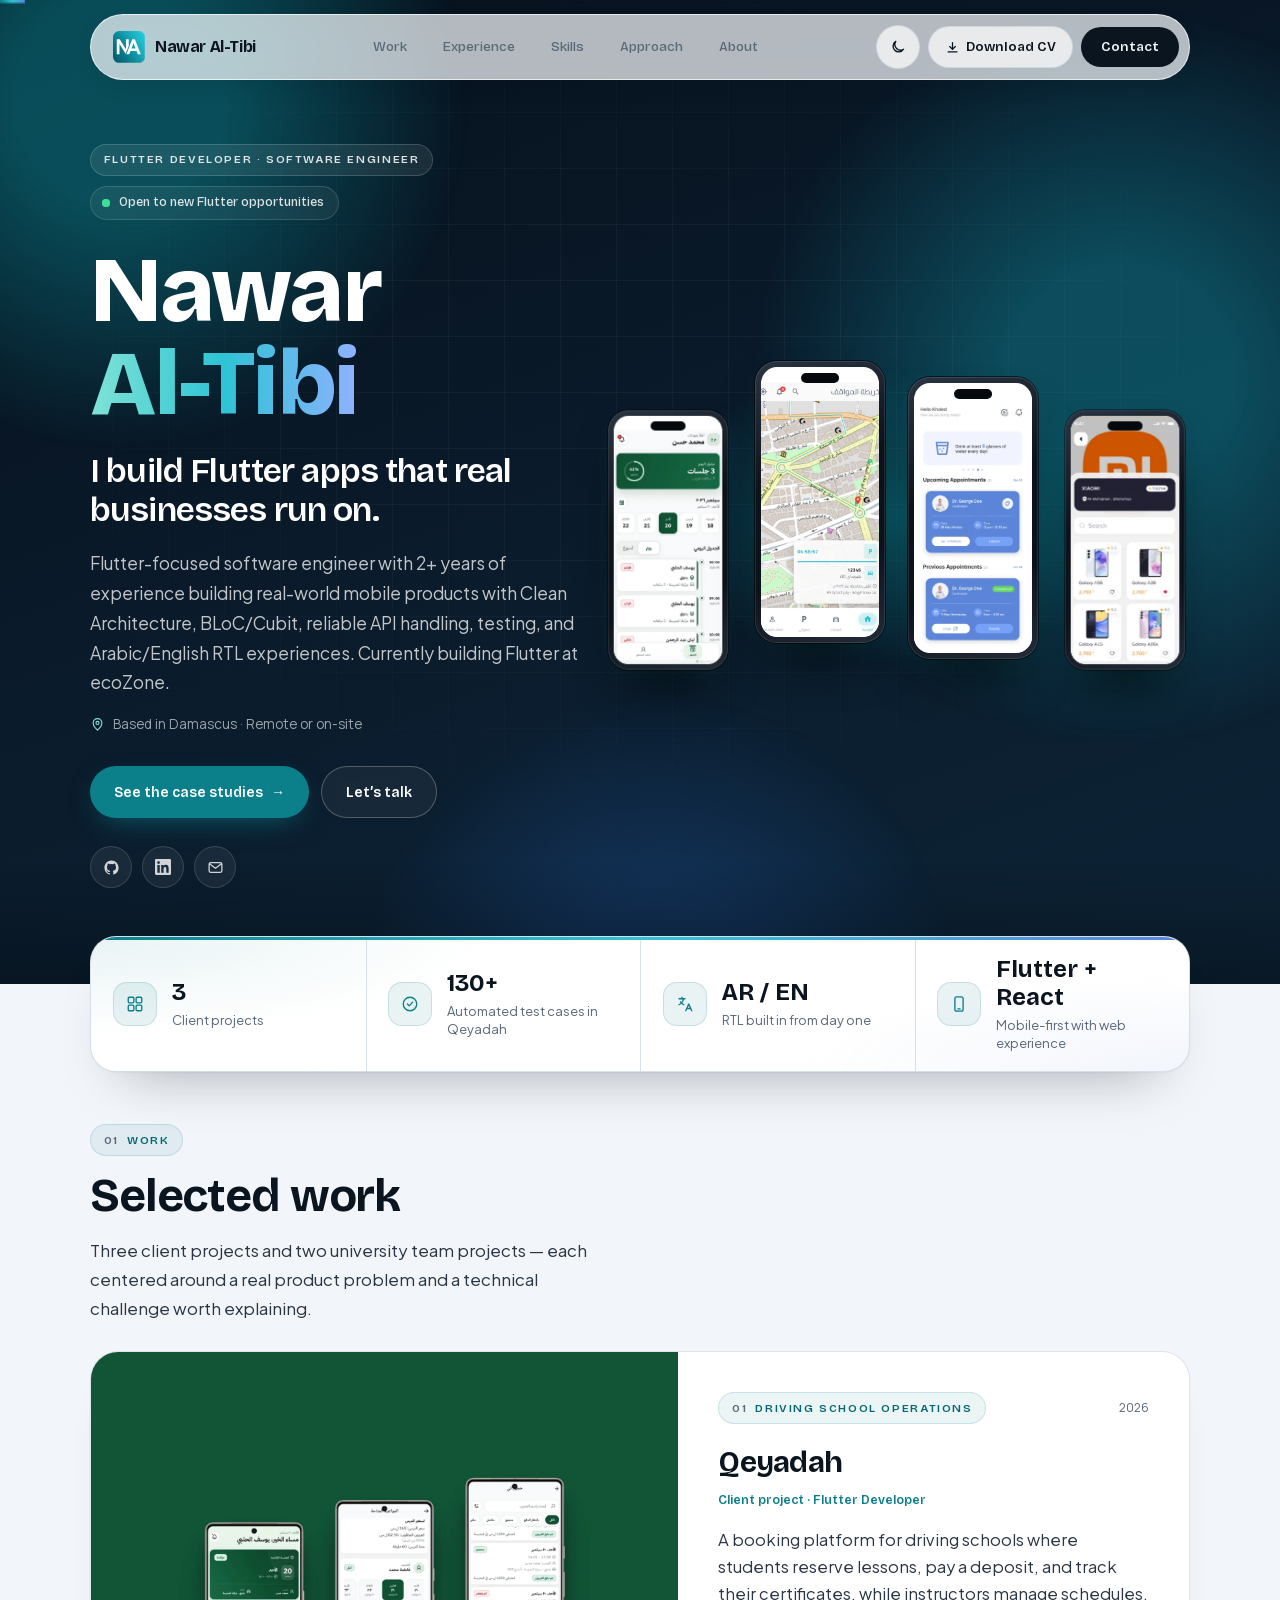
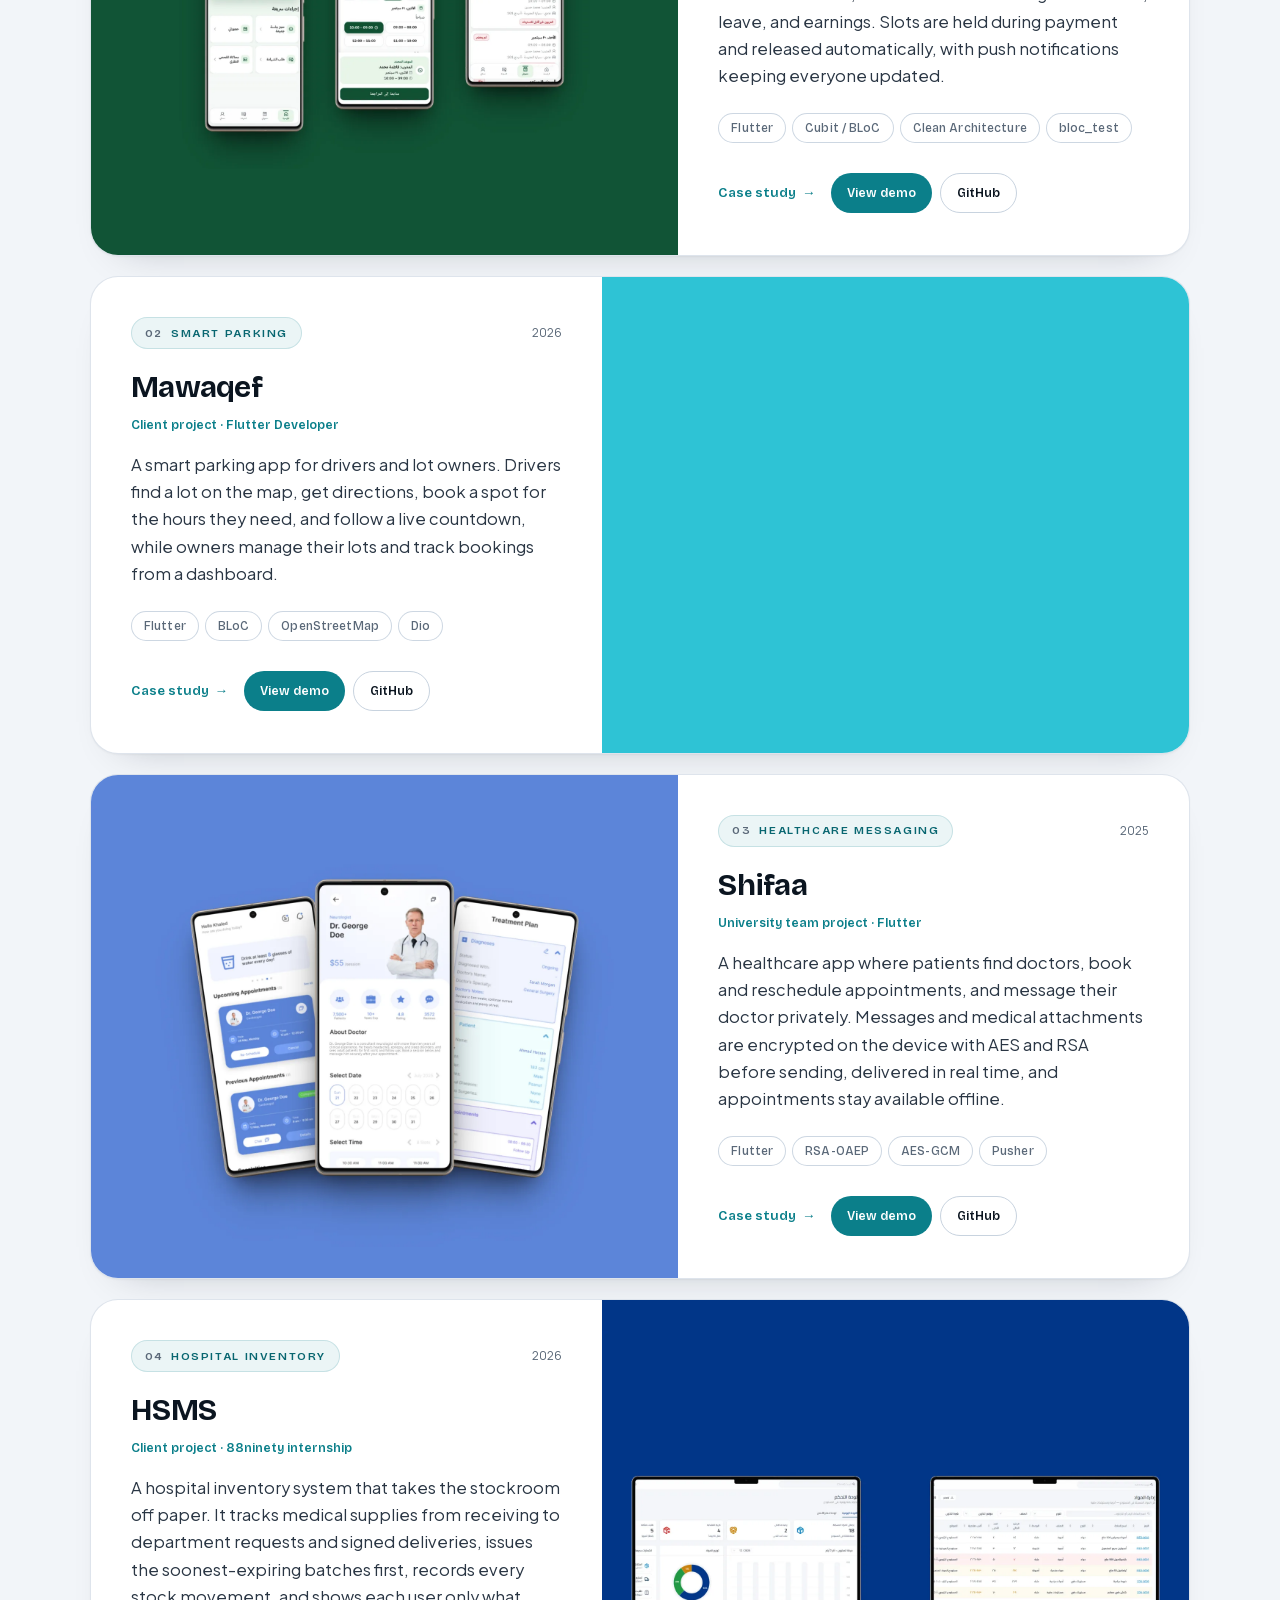
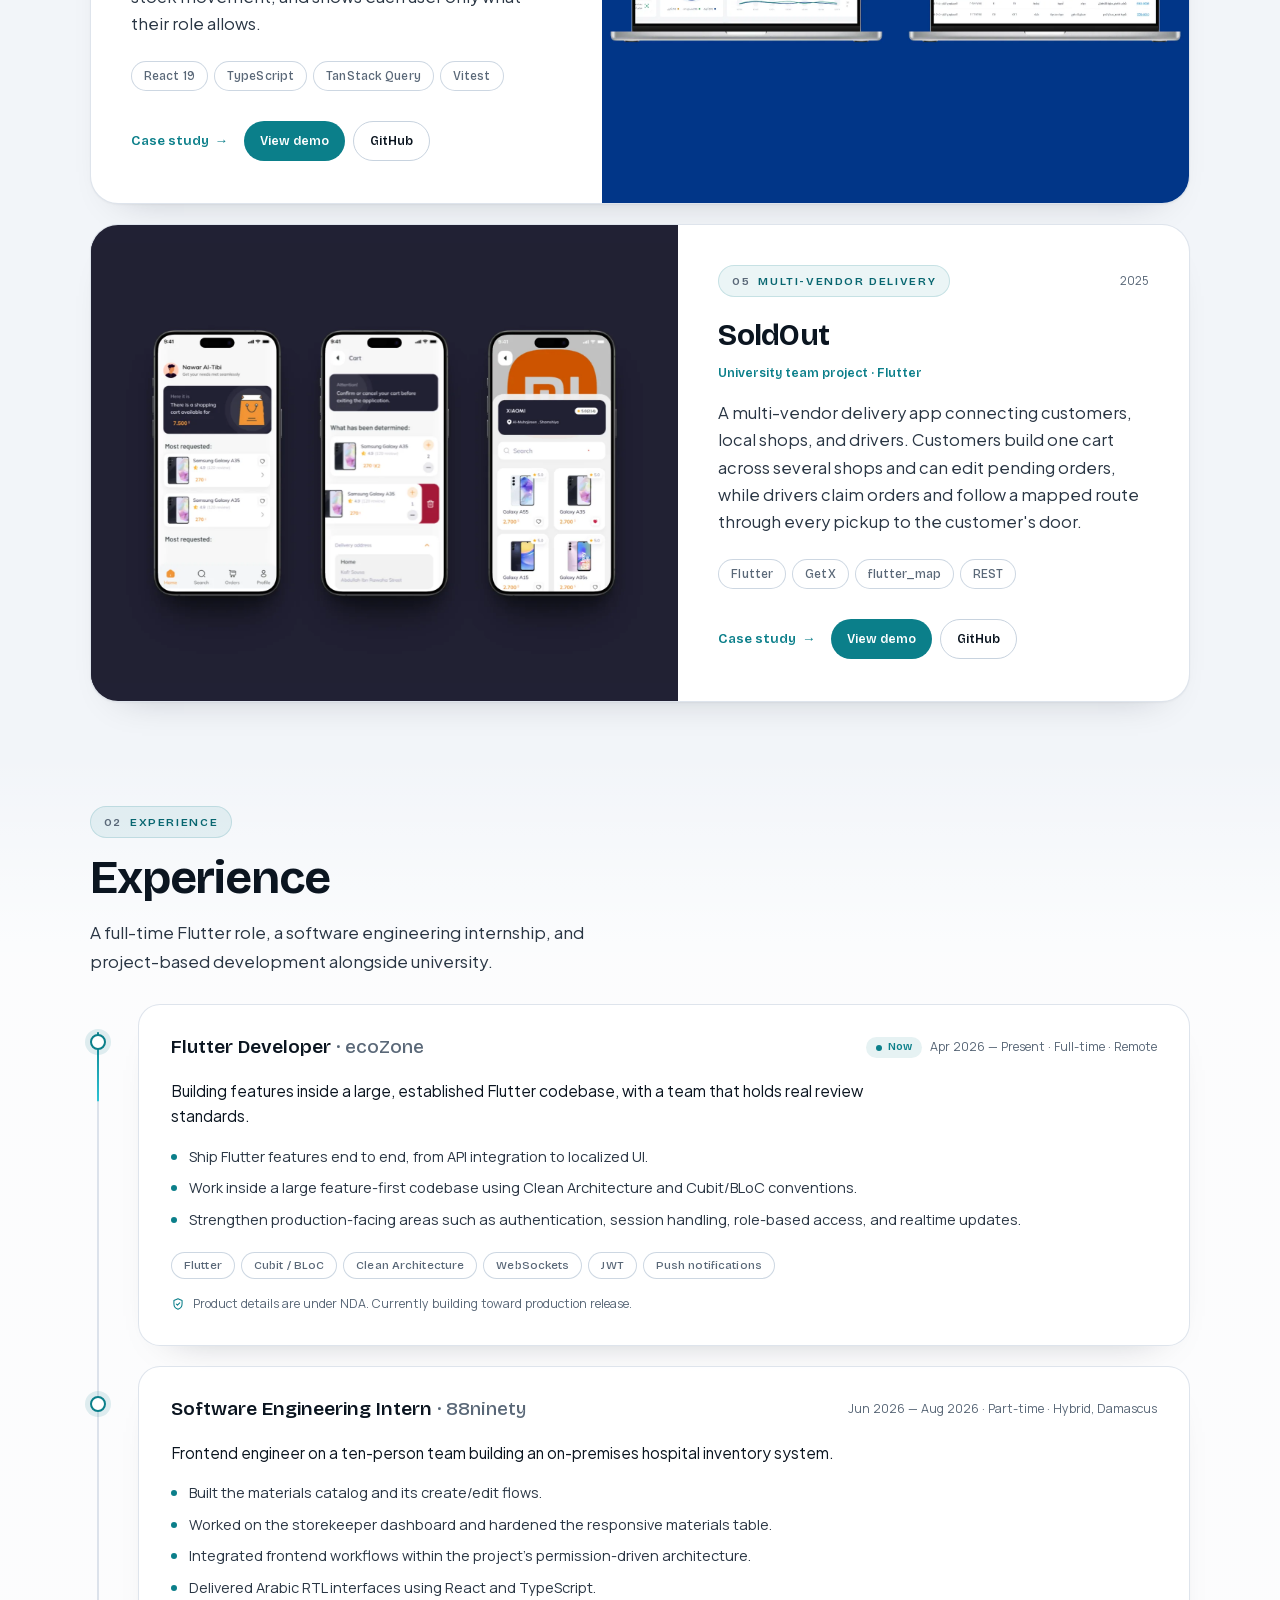
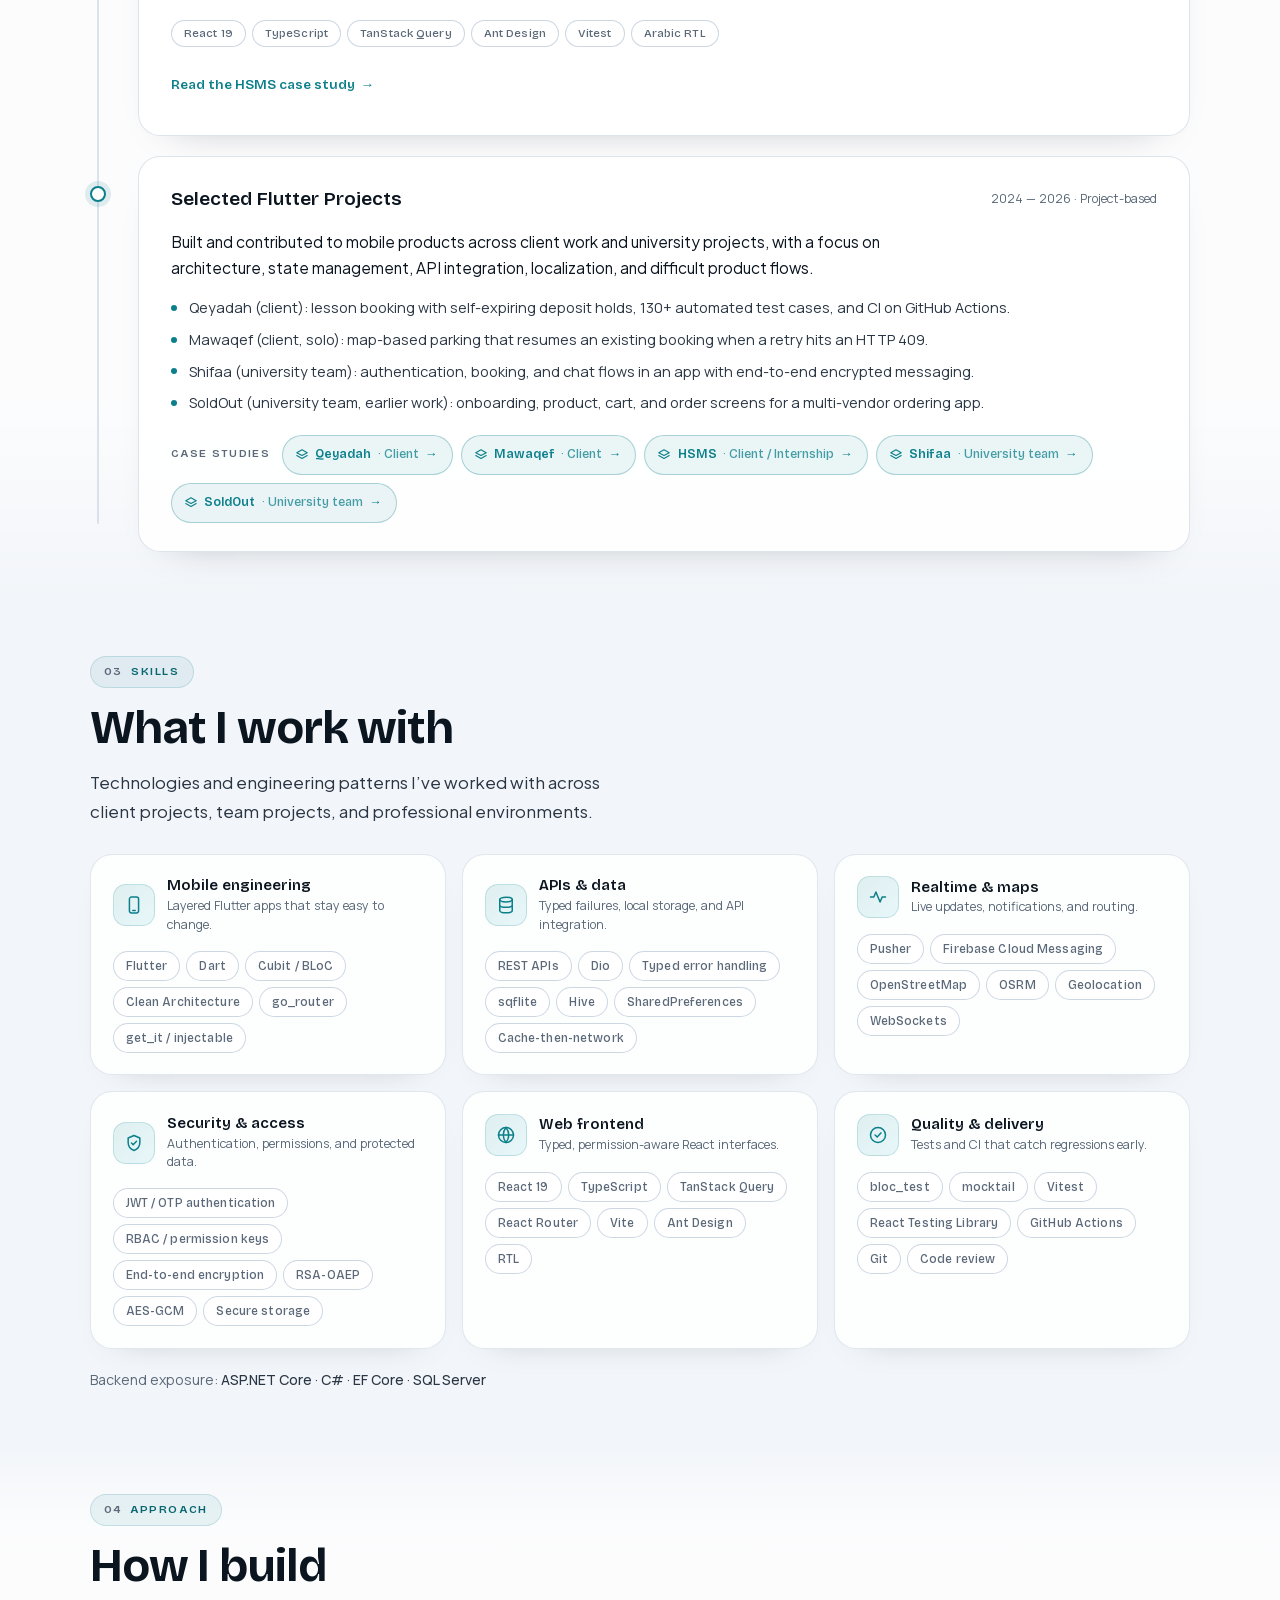
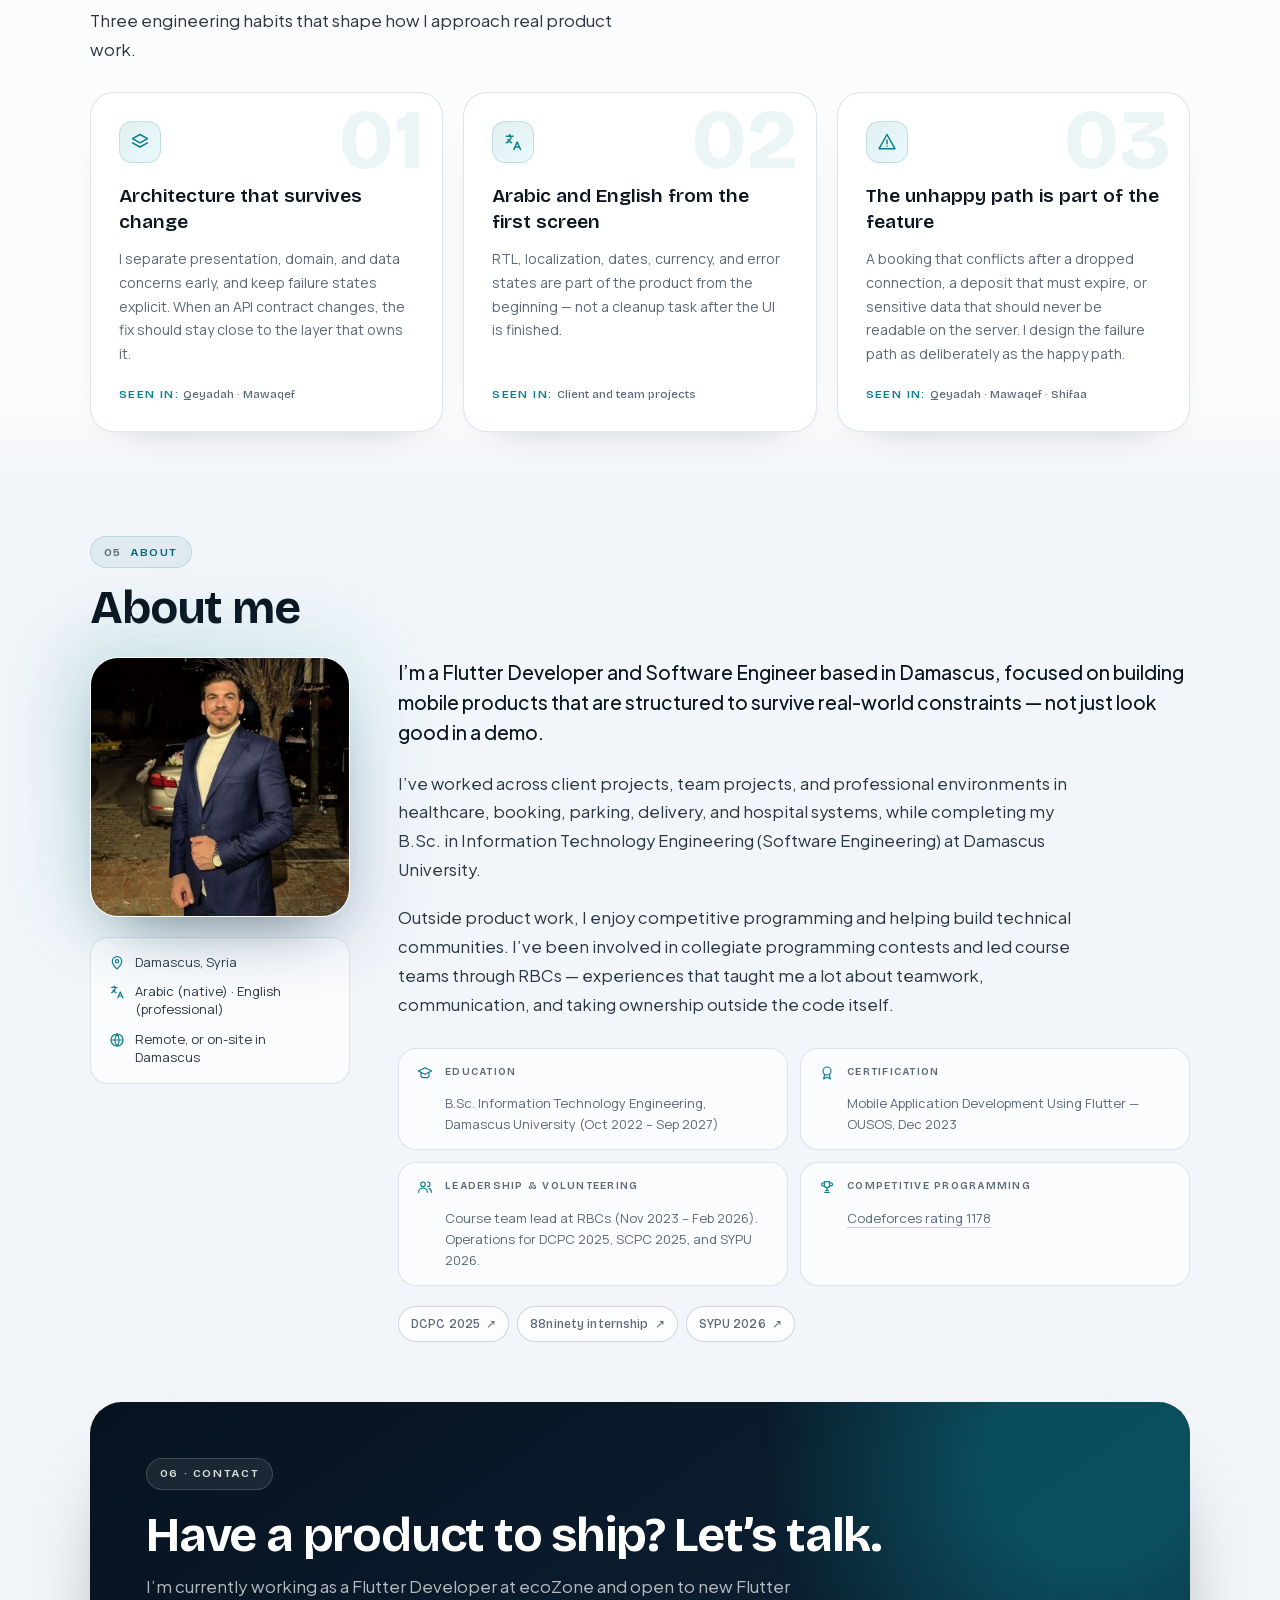
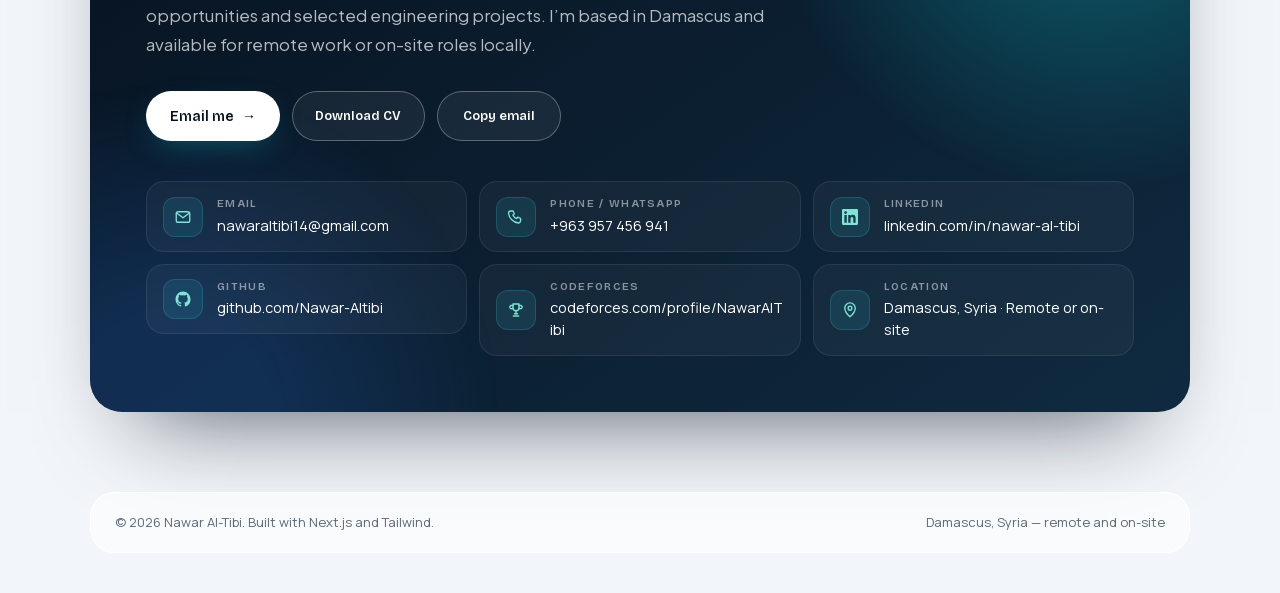
==== index.html @ 95cee673 "deploy: update site" ====
<!DOCTYPE html><html lang="en" class="__variable_b51245 __variable_1a5708 __variable_d2dc74"><head><meta charSet="utf-8"/><meta name="viewport" content="width=device-width, initial-scale=1"/><link rel="preload" as="image" href="/logo.png"/><link rel="preload" as="image" href="/images/hero/qeyadah.webp" fetchPriority="high"/><link rel="preload" as="image" href="/images/hero/mawaqef.webp" fetchPriority="high"/><link rel="preload" as="image" href="/images/hero/shifaa.webp" fetchPriority="high"/><link rel="preload" as="image" href="/images/hero/soldout.webp" fetchPriority="high"/><link rel="stylesheet" href="/_next/static/css/55cf3a57bfb56373.css" data-precedence="next"/><link rel="preload" as="script" fetchPriority="low" href="/_next/static/chunks/webpack-ec3eb4295bfee28e.js"/><script src="/_next/static/chunks/fd9d1056-00bb33a35b5f8051.js" async=""></script><script src="/_next/static/chunks/23-bde6ee79b5543bf7.js" async=""></script><script src="/_next/static/chunks/main-app-78b314929792a4a2.js" async=""></script><script src="/_next/static/chunks/960-a6cde1030df9e60b.js" async=""></script><script src="/_next/static/chunks/976-f24f9240e311bf34.js" async=""></script><script src="/_next/static/chunks/app/page-4935413fe0acdbc8.js" async=""></script><script src="/_next/static/chunks/734-d151cb2065d351ca.js" async=""></script><script src="/_next/static/chunks/app/layout-e498e9014260ee80.js" async=""></script><meta name="theme-color" media="(prefers-color-scheme: light)" content="#f3f6fa"/><meta name="theme-color" media="(prefers-color-scheme: dark)" content="#080f17"/><title>Nawar Al-Tibi | Flutter Developer</title><meta name="description" content="Flutter Developer in Damascus with 2+ years of experience building mobile products with Clean Architecture, BLoC/Cubit, testing, and Arabic/English RTL. Currently working at ecoZone and open to new opportunities."/><meta name="author" content="Nawar Al-Tibi"/><meta name="keywords" content="Flutter developer,Flutter developer Damascus,mobile app developer Syria,Clean Architecture Flutter,BLoC Cubit,Arabic RTL Flutter,React TypeScript"/><link rel="canonical" href="https://nawar-altibi.github.io"/><meta property="og:title" content="Nawar Al-Tibi | Flutter Developer"/><meta property="og:description" content="Flutter Developer in Damascus with 2+ years of experience building mobile products with Clean Architecture, BLoC/Cubit, testing, and Arabic/English RTL. Currently working at ecoZone and open to new opportunities."/><meta property="og:url" content="https://nawar-altibi.github.io"/><meta property="og:site_name" content="Nawar Al-Tibi"/><meta property="og:locale" content="en_US"/><meta property="og:image" content="https://nawar-altibi.github.io/og-image.png"/><meta property="og:image:type" content="image/png"/><meta property="og:image:width" content="1200"/><meta property="og:image:height" content="630"/><meta property="og:image:alt" content="Nawar Al-Tibi — Flutter Developer · Software Engineer"/><meta property="og:type" content="website"/><meta name="twitter:card" content="summary_large_image"/><meta name="twitter:title" content="Nawar Al-Tibi | Flutter Developer"/><meta name="twitter:description" content="Flutter Developer in Damascus with 2+ years of experience building mobile products with Clean Architecture, BLoC/Cubit, testing, and Arabic/English RTL. Currently working at ecoZone and open to new opportunities."/><meta name="twitter:image" content="https://nawar-altibi.github.io/og-image.png"/><link rel="icon" href="/favicon.ico" type="image/x-icon" sizes="16x16"/><link rel="icon" href="/icon.png?6d48b8c2577dffcd" type="image/png" sizes="512x512"/><link rel="apple-touch-icon" href="/apple-icon.png?3b875631c731bb97" type="image/png" sizes="180x180"/><script>(function(){try{var t=localStorage.getItem("theme");if(!t){t=window.matchMedia("(prefers-color-scheme: dark)").matches?"dark":"light"}if(t==="dark"){document.documentElement.classList.add("dark")}}catch(e){}})();</script><script type="application/ld+json">{"@context":"https://schema.org","@type":"Person","name":"Nawar Al-Tibi","jobTitle":"Flutter Developer","url":"https://nawar-altibi.github.io","email":"mailto:nawaraltibi14@gmail.com","address":{"@type":"PostalAddress","addressLocality":"Damascus","addressCountry":"SY"},"worksFor":{"@type":"Organization","name":"ecoZone"},"alumniOf":{"@type":"CollegeOrUniversity","name":"Damascus University"},"sameAs":["https://github.com/Nawar-Altibi","https://www.linkedin.com/in/nawar-al-tibi/","https://codeforces.com/profile/NawarAlTibi"]}</script><script src="/_next/static/chunks/polyfills-78c92fac7aa8fdd8.js" noModule=""></script></head><body class="font-body"><a href="#main" class="skip-link">Skip to content</a><div class="scroll-progress" aria-hidden="true" style="transform:scaleX(0)"></div><header class="site-nav"><div class="nav-pill flex items-center justify-between " style="opacity:0;transform:translateY(-24px)"><a aria-label="Nawar Al-Tibi, home" class="font-display font-bold text-[16px] tracking-tight text-fg flex items-center gap-2.5" href="/"><img src="/logo.png" alt="" width="32" height="32" class="w-8 h-8" aria-hidden="true"/><span class="hidden sm:inline">Nawar Al-Tibi</span></a><nav aria-label="Primary" class="hidden lg:flex items-center gap-1 font-display text-[13.5px] font-medium"><a class="relative rounded-full px-4 py-2 transition-colors duration-300 text-fgDim hover:text-fg" href="/#work"><span class="relative">Work</span></a><a class="relative rounded-full px-4 py-2 transition-colors duration-300 text-fgDim hover:text-fg" href="/#experience"><span class="relative">Experience</span></a><a class="relative rounded-full px-4 py-2 transition-colors duration-300 text-fgDim hover:text-fg" href="/#skills"><span class="relative">Skills</span></a><a class="relative rounded-full px-4 py-2 transition-colors duration-300 text-fgDim hover:text-fg" href="/#approach"><span class="relative">Approach</span></a><a class="relative rounded-full px-4 py-2 transition-colors duration-300 text-fgDim hover:text-fg" href="/#about"><span class="relative">About</span></a></nav><div class="flex items-center gap-2"><button type="button" class="theme-toggle " aria-label="Switch to dark mode" title="Switch to dark mode"><svg width="17" height="17" viewBox="0 0 24 24" fill="none" aria-hidden="true" class="theme-icon-sun"><circle cx="12" cy="12" r="4" stroke="currentColor" stroke-width="2"></circle><path d="M12 2v2m0 16v2M4.93 4.93l1.41 1.41m11.32 11.32l1.41 1.41M2 12h2m16 0h2M4.93 19.07l1.41-1.41m11.32-11.32l1.41-1.41" stroke="currentColor" stroke-width="2" stroke-linecap="round"></path></svg><svg width="16" height="16" viewBox="0 0 24 24" fill="none" aria-hidden="true" class="theme-icon-moon"><path d="M20.35 15.35A8.5 8.5 0 018.65 3.65 8.5 8.5 0 1020.35 15.35z" stroke="currentColor" stroke-width="2" stroke-linejoin="round"></path></svg></button><a href="/pdf/Nawar_Al_Tibi_Flutter_CV.pdf" download="Nawar_Al_Tibi_Flutter_CV.pdf" class="hidden sm:inline-flex items-center gap-1.5 font-display text-[13.5px] font-semibold text-fg border border-edge/80 bg-plane1/70 rounded-full px-4 py-2.5 transition-all duration-300 hover:border-brass hover:text-brass hover:-translate-y-0.5"><svg width="15" height="15" viewBox="0 0 24 24" fill="none" aria-hidden="true"><path d="M12 4v11m0 0l-4.5-4.5M12 15l4.5-4.5M5 19h14" stroke="currentColor" stroke-width="2" stroke-linecap="round" stroke-linejoin="round"></path></svg>Download CV</a><a class="hidden min-[400px]:inline-flex font-display text-[13.5px] font-semibold text-paper bg-fg rounded-full px-5 py-2.5 transition-all duration-300 hover:bg-brass hover:-translate-y-0.5" href="/#contact">Contact</a><button type="button" class="lg:hidden grid place-items-center w-11 h-11 rounded-full border border-edge/70 bg-plane1/70 text-fg" aria-label="Open menu" aria-expanded="false" aria-controls="mobile-nav"><svg width="18" height="18" viewBox="0 0 24 24" fill="none" aria-hidden="true"><path stroke="currentColor" stroke-width="2" stroke-linecap="round" d="M4 8H20"></path><path stroke="currentColor" stroke-width="2" stroke-linecap="round" d="M4 16H20"></path></svg></button></div></div></header><main id="main" tabindex="-1"><section class="hero-stage" aria-labelledby="hero-name"><div class="hero-aurora" aria-hidden="true"><span class="blob-a"></span><span class="blob-b"></span><span class="blob-c"></span></div><div class="hero-grid" aria-hidden="true"></div><div class="hero-fade" aria-hidden="true"></div><div class="wrap relative z-10 grid lg:grid-cols-[1fr_1.2fr] gap-10 lg:gap-6 items-center pt-32 pb-20 sm:pt-36 md:pb-24 w-full"><div><div style="opacity:0;transform:translateY(12px)"><div class="flex flex-wrap items-center gap-2.5"><span class="eyebrow eyebrow-light !text-[10.5px] !tracking-[0.1em] sm:!text-[11.5px] sm:!tracking-[0.14em]">Flutter Developer · Software Engineer</span><span class="status-pill"><span class="status-dot" aria-hidden="true"></span>Open to new Flutter opportunities</span></div></div><div style="opacity:0;transform:translateY(24px)"><h1 id="hero-name" class="font-display font-extrabold text-[clamp(44px,8.5vw,92px)] leading-[1.02] tracking-tight text-white mt-6">Nawar<!-- --> <span class="bg-gradient-to-r from-[#7fe3d6] via-[#2ec3d5] to-[#8fb2ff] bg-clip-text text-transparent whitespace-nowrap">Al-Tibi</span></h1></div><div style="opacity:0;transform:translateY(24px)"><p class="font-display font-semibold text-[clamp(22px,3.2vw,34px)] leading-[1.15] tracking-tight text-white mt-5 max-w-[20ch]">I build Flutter apps that real businesses run on.</p></div><div style="opacity:0;transform:translateY(24px)"><p class="font-text text-[16.5px] sm:text-[17.5px] leading-[1.7] text-white/75 max-w-[48ch] mt-5">Flutter-focused software engineer with 2+ years of experience building real-world mobile products with Clean Architecture, BLoC/Cubit, reliable API handling, testing, and Arabic/English RTL experiences. Currently building Flutter at ecoZone.</p><p class="flex items-center gap-2 font-body text-[13.5px] text-white/60 mt-4"><svg width="15" height="15" viewBox="0 0 24 24" fill="none" stroke="currentColor" stroke-width="1.8" stroke-linecap="round" stroke-linejoin="round" aria-hidden="true" class="text-[#7fe3d6]"><path d="M12 21s7-6.2 7-11.5A7 7 0 0 0 5 9.5C5 14.8 12 21 12 21Z"></path><circle cx="12" cy="9.5" r="2.5"></circle></svg>Based in Damascus · Remote or on-site</p></div><div style="opacity:0;transform:translateY(24px)"><div class="flex flex-wrap gap-3 mt-8"><a href="#work" class="btn-primary">See the case studies<!-- --> <span class="btn-arrow" aria-hidden="true">→</span></a><a href="#contact" class="btn-ghost !border-white/25 !text-white !bg-white/5 backdrop-blur hover:!border-white/70 hover:!bg-white/10">Let’s talk</a></div></div><div style="opacity:0;transform:translateY(24px)"><div class="flex items-center gap-2.5 mt-7"><a href="https://github.com/Nawar-Altibi" aria-label="GitHub" title="GitHub" class="social-link" target="_blank" rel="noreferrer"><svg width="17" height="17" viewBox="0 0 24 24" fill="currentColor" stroke="none" stroke-width="1.8" stroke-linecap="round" stroke-linejoin="round" aria-hidden="true" class=""><path d="M12 2C6.48 2 2 6.58 2 12.23c0 4.52 2.87 8.35 6.84 9.7.5.1.68-.22.68-.49 0-.24-.01-.87-.01-1.71-2.78.62-3.37-1.37-3.37-1.37-.46-1.18-1.11-1.5-1.11-1.5-.91-.64.07-.62.07-.62 1 .07 1.53 1.06 1.53 1.06.89 1.57 2.34 1.12 2.91.85.09-.66.35-1.12.63-1.37-2.22-.26-4.56-1.14-4.56-5.07 0-1.12.39-2.04 1.03-2.76-.1-.26-.45-1.3.1-2.7 0 0 .84-.28 2.75 1.05a9.3 9.3 0 0 1 5 0c1.91-1.33 2.75-1.05 2.75-1.05.55 1.4.2 2.44.1 2.7.64.72 1.03 1.64 1.03 2.76 0 3.94-2.34 4.81-4.57 5.06.36.32.68.94.68 1.9 0 1.37-.01 2.47-.01 2.81 0 .27.18.6.69.49A10.1 10.1 0 0 0 22 12.23C22 6.58 17.52 2 12 2Z"></path></svg></a><a href="https://www.linkedin.com/in/nawar-al-tibi/" aria-label="LinkedIn" title="LinkedIn" class="social-link" target="_blank" rel="noreferrer"><svg width="16" height="16" viewBox="0 0 24 24" fill="currentColor" stroke="none" stroke-width="1.8" stroke-linecap="round" stroke-linejoin="round" aria-hidden="true" class=""><path d="M20.45 20.45h-3.56v-5.57c0-1.33-.02-3.04-1.85-3.04-1.85 0-2.14 1.45-2.14 2.94v5.67H9.34V9h3.42v1.56h.05c.48-.9 1.64-1.85 3.37-1.85 3.6 0 4.27 2.37 4.27 5.46v6.28ZM5.34 7.43a2.06 2.06 0 1 1 0-4.13 2.06 2.06 0 0 1 0 4.13ZM7.12 20.45H3.56V9h3.56v11.45ZM22.22 0H1.77C.79 0 0 .77 0 1.73v20.54C0 23.23.79 24 1.77 24h20.45c.98 0 1.78-.77 1.78-1.73V1.73C24 .77 23.2 0 22.22 0Z"></path></svg></a><a href="mailto:nawaraltibi14@gmail.com" aria-label="Email" title="Email" class="social-link"><svg width="17" height="17" viewBox="0 0 24 24" fill="none" stroke="currentColor" stroke-width="1.8" stroke-linecap="round" stroke-linejoin="round" aria-hidden="true" class=""><rect x="3" y="5" width="18" height="14" rx="2.5"></rect><path d="m4 7 8 6 8-6"></path></svg></a></div></div></div><div class="hero-card-wrap" style="opacity:0;transform:translateY(40px)"><div class="hero-card-glow" aria-hidden="true"></div><a class="hero-phones-stage" aria-label="Selected work" tabindex="-1" href="#work"><div class="hero-phones" style="transform:none"><div class="hero-phone"><div class="hero-phone-parallax" style="opacity:0;transform:scale(0.88)"><div class="hero-phone-float"><div class="phone-frame"><div class="phone-screen with-status-bar"><span class="phone-island" aria-hidden="true"></span><img src="/images/hero/qeyadah.webp" alt="Qeyadah instructor schedule" width="400" height="818" fetchPriority="high" decoding="async" draggable="false"/></div></div></div></div></div><div class="hero-phone"><div class="hero-phone-parallax" style="opacity:0;transform:scale(0.88)"><div class="hero-phone-float"><div class="phone-frame"><div class="phone-screen with-status-bar"><span class="phone-island" aria-hidden="true"></span><img src="/images/hero/mawaqef.webp" alt="Mawaqef parking map with a live booking timer" width="400" height="784" fetchPriority="high" decoding="async" draggable="false"/></div></div></div></div></div><div class="hero-phone"><div class="hero-phone-parallax" style="opacity:0;transform:scale(0.88)"><div class="hero-phone-float"><div class="phone-frame"><div class="phone-screen with-status-bar"><span class="phone-island" aria-hidden="true"></span><img src="/images/hero/shifaa.webp" alt="Shifaa patient home with upcoming appointments" width="258" height="780" fetchPriority="high" decoding="async" draggable="false"/></div></div></div></div></div><div class="hero-phone"><div class="hero-phone-parallax" style="opacity:0;transform:scale(0.88)"><div class="hero-phone-float"><div class="phone-frame"><div class="phone-screen "><span class="phone-island" aria-hidden="true"></span><img src="/images/hero/soldout.webp" alt="SoldOut market page with products" width="213" height="474" fetchPriority="high" decoding="async" draggable="false"/></div></div></div></div></div></div></a></div></div></section><section class="wrap relative z-10 -mt-10 sm:-mt-12" aria-label="Highlights"><div class="stats-card grid grid-cols-2 lg:grid-cols-4"><div class="stat" style="opacity:0;transform:translateY(20px)"><span class="stat-icon" aria-hidden="true"><svg width="18" height="18" viewBox="0 0 24 24" fill="none" stroke="currentColor" stroke-width="1.8" stroke-linecap="round" stroke-linejoin="round" aria-hidden="true" class=""><rect x="3" y="3" width="7.5" height="7.5" rx="1.5"></rect><rect x="13.5" y="3" width="7.5" height="7.5" rx="1.5"></rect><rect x="3" y="13.5" width="7.5" height="7.5" rx="1.5"></rect><rect x="13.5" y="13.5" width="7.5" height="7.5" rx="1.5"></rect></svg></span><div class="min-w-0"><p class="stat-value"><span>0</span></p><p class="stat-label">Client projects</p></div></div><div class="stat" style="opacity:0;transform:translateY(20px)"><span class="stat-icon" aria-hidden="true"><svg width="18" height="18" viewBox="0 0 24 24" fill="none" stroke="currentColor" stroke-width="1.8" stroke-linecap="round" stroke-linejoin="round" aria-hidden="true" class=""><circle cx="12" cy="12" r="9"></circle><path d="m8.5 12 2.5 2.5 4.5-5"></path></svg></span><div class="min-w-0"><p class="stat-value"><span>0</span>+</p><p class="stat-label">Automated test cases in Qeyadah</p></div></div><div class="stat" style="opacity:0;transform:translateY(20px)"><span class="stat-icon" aria-hidden="true"><svg width="18" height="18" viewBox="0 0 24 24" fill="none" stroke="currentColor" stroke-width="1.8" stroke-linecap="round" stroke-linejoin="round" aria-hidden="true" class=""><path d="M4 5h8M8 3v2M10 5c-.6 3.6-2.8 6.4-6 8M6 9c1 1.8 2.6 3.2 4.5 4"></path><path d="m13 21 4-9 4 9M14.5 18h5"></path></svg></span><div class="min-w-0"><p class="stat-value">AR / EN</p><p class="stat-label">RTL built in from day one</p></div></div><div class="stat" style="opacity:0;transform:translateY(20px)"><span class="stat-icon" aria-hidden="true"><svg width="18" height="18" viewBox="0 0 24 24" fill="none" stroke="currentColor" stroke-width="1.8" stroke-linecap="round" stroke-linejoin="round" aria-hidden="true" class=""><rect x="6.5" y="2.5" width="11" height="19" rx="2.5"></rect><path d="M10.5 18.5h3"></path></svg></span><div class="min-w-0"><p class="stat-value">Flutter + React</p><p class="stat-label">Mobile-first with web experience</p></div></div></div></section><section id="work" class="wrap section"><div class="mb-7 max-w-[58ch]" style="opacity:0;transform:translateY(24px)"><span class="eyebrow"><span class="text-fgDim">01</span>Work</span><h2 class="font-display font-bold text-[clamp(30px,4.4vw,46px)] tracking-tight text-fg mt-4 leading-[1.05]">Selected work</h2><p class="font-text text-[17px] leading-[1.7] text-fgFaint mt-4">Three client projects and two university team projects — each centered around a real product problem and a technical challenge worth explaining.</p></div><div class="space-y-5"><div style="opacity:0;transform:translateY(40px)"><article class="project-band group/card "><a class="project-band-media" style="background-color:#115436" aria-label="Qeyadah case study" tabindex="-1" href="/work/qeyadah"><img src="/images/mocks/qeyadah-hero.webp" alt="Qeyadah app screens" loading="lazy" decoding="async"/></a><div class="p-7 sm:p-10 flex flex-col justify-center"><div class="flex items-center justify-between gap-3 mb-4"><span class="eyebrow"><span class="text-fgDim">01</span>Driving school operations</span><span class="font-body text-[12px] text-fgDim">2026</span></div><a class="group" href="/work/qeyadah"><h3 class="font-display font-bold text-[30px] tracking-tight text-fg group-hover:text-brass transition-colors duration-300">Qeyadah</h3><p class="font-display text-[12.5px] font-semibold text-brass mt-1.5">Client project · Flutter Developer</p><p class="font-text text-[16.5px] leading-[1.65] text-fgFaint mt-4 max-w-[42ch]">A booking platform for driving schools where students reserve lessons, pay a deposit, and track their certificates, while instructors manage schedules, leave, and earnings. Slots are held during payment and released automatically, with push notifications keeping everyone updated.</p></a><div class="flex flex-wrap gap-1.5 mt-6"><span class="chip">Flutter</span><span class="chip">Cubit / BLoC</span><span class="chip">Clean Architecture</span><span class="chip">bloc_test</span></div><div class="mt-7 flex flex-wrap items-center gap-4"><a class="arrow-link min-h-[44px]" href="/work/qeyadah">Case study <span aria-hidden="true">→</span></a><div class="flex flex-wrap gap-2"><a href="https://drive.google.com/drive/folders/1tnw-dmNj86ASDUnXP6s0VGAtSV2TkeCL" target="_blank" rel="noreferrer" class="inline-flex items-center min-h-[40px] font-display text-[12.5px] font-semibold rounded-full px-4 py-2 transition-all duration-300 hover:-translate-y-0.5 bg-brass text-onBrass hover:bg-brassDim hover:shadow-[0_10px_24px_-12px_rgba(11,127,138,0.8)]" aria-label="View Qeyadah demo walkthrough (opens in a new tab)">View demo</a><a href="https://github.com/Nawar-Altibi/Qeyadah-Driving-School-Application" target="_blank" rel="noreferrer" class="inline-flex items-center min-h-[40px] font-display text-[12.5px] font-semibold rounded-full px-4 py-2 transition-all duration-300 hover:-translate-y-0.5 border border-edge text-fg bg-plane1/70 hover:border-brass hover:text-brass" aria-label="Qeyadah on GitHub (opens in a new tab)">GitHub</a></div></div></div></article></div><div style="opacity:0;transform:translateY(40px)"><article class="project-band group/card reverse"><a class="project-band-media" style="background-color:#2EC3D5" aria-label="Mawaqef case study" tabindex="-1" href="/work/mawaqef"><img src="/images/mocks/mawaqef-hero.webp" alt="Mawaqef app screens" loading="lazy" decoding="async"/></a><div class="p-7 sm:p-10 flex flex-col justify-center"><div class="flex items-center justify-between gap-3 mb-4"><span class="eyebrow"><span class="text-fgDim">02</span>Smart parking</span><span class="font-body text-[12px] text-fgDim">2026</span></div><a class="group" href="/work/mawaqef"><h3 class="font-display font-bold text-[30px] tracking-tight text-fg group-hover:text-brass transition-colors duration-300">Mawaqef</h3><p class="font-display text-[12.5px] font-semibold text-brass mt-1.5">Client project · Flutter Developer</p><p class="font-text text-[16.5px] leading-[1.65] text-fgFaint mt-4 max-w-[42ch]">A smart parking app for drivers and lot owners. Drivers find a lot on the map, get directions, book a spot for the hours they need, and follow a live countdown, while owners manage their lots and track bookings from a dashboard.</p></a><div class="flex flex-wrap gap-1.5 mt-6"><span class="chip">Flutter</span><span class="chip">BLoC</span><span class="chip">OpenStreetMap</span><span class="chip">Dio</span></div><div class="mt-7 flex flex-wrap items-center gap-4"><a class="arrow-link min-h-[44px]" href="/work/mawaqef">Case study <span aria-hidden="true">→</span></a><div class="flex flex-wrap gap-2"><a href="https://drive.google.com/drive/folders/1Dh8FVGhq5LwQpEa1cxFhj-DUXJ6mgRhP" target="_blank" rel="noreferrer" class="inline-flex items-center min-h-[40px] font-display text-[12.5px] font-semibold rounded-full px-4 py-2 transition-all duration-300 hover:-translate-y-0.5 bg-brass text-onBrass hover:bg-brassDim hover:shadow-[0_10px_24px_-12px_rgba(11,127,138,0.8)]" aria-label="View Mawaqef demo walkthrough (opens in a new tab)">View demo</a><a href="https://github.com/Nawar-Altibi/Mawaqef" target="_blank" rel="noreferrer" class="inline-flex items-center min-h-[40px] font-display text-[12.5px] font-semibold rounded-full px-4 py-2 transition-all duration-300 hover:-translate-y-0.5 border border-edge text-fg bg-plane1/70 hover:border-brass hover:text-brass" aria-label="Mawaqef on GitHub (opens in a new tab)">GitHub</a></div></div></div></article></div><div style="opacity:0;transform:translateY(40px)"><article class="project-band group/card "><a class="project-band-media" style="background-color:#5C85D9" aria-label="Shifaa case study" tabindex="-1" href="/work/shifaa"><img src="/images/mocks/shifaa-hero.webp" alt="Shifaa app screens" loading="lazy" decoding="async"/></a><div class="p-7 sm:p-10 flex flex-col justify-center"><div class="flex items-center justify-between gap-3 mb-4"><span class="eyebrow"><span class="text-fgDim">03</span>Healthcare messaging</span><span class="font-body text-[12px] text-fgDim">2025</span></div><a class="group" href="/work/shifaa"><h3 class="font-display font-bold text-[30px] tracking-tight text-fg group-hover:text-brass transition-colors duration-300">Shifaa</h3><p class="font-display text-[12.5px] font-semibold text-brass mt-1.5">University team project · Flutter</p><p class="font-text text-[16.5px] leading-[1.65] text-fgFaint mt-4 max-w-[42ch]">A healthcare app where patients find doctors, book and reschedule appointments, and message their doctor privately. Messages and medical attachments are encrypted on the device with AES and RSA before sending, delivered in real time, and appointments stay available offline.</p></a><div class="flex flex-wrap gap-1.5 mt-6"><span class="chip">Flutter</span><span class="chip">RSA-OAEP</span><span class="chip">AES-GCM</span><span class="chip">Pusher</span></div><div class="mt-7 flex flex-wrap items-center gap-4"><a class="arrow-link min-h-[44px]" href="/work/shifaa">Case study <span aria-hidden="true">→</span></a><div class="flex flex-wrap gap-2"><a href="https://drive.google.com/drive/folders/1Gfv_WbQZsoUSJHVGArGnASADTvwyVOrY" target="_blank" rel="noreferrer" class="inline-flex items-center min-h-[40px] font-display text-[12.5px] font-semibold rounded-full px-4 py-2 transition-all duration-300 hover:-translate-y-0.5 bg-brass text-onBrass hover:bg-brassDim hover:shadow-[0_10px_24px_-12px_rgba(11,127,138,0.8)]" aria-label="View Shifaa demo walkthrough (opens in a new tab)">View demo</a><a href="https://github.com/Nawar-Altibi/Shifaa" target="_blank" rel="noreferrer" class="inline-flex items-center min-h-[40px] font-display text-[12.5px] font-semibold rounded-full px-4 py-2 transition-all duration-300 hover:-translate-y-0.5 border border-edge text-fg bg-plane1/70 hover:border-brass hover:text-brass" aria-label="Shifaa on GitHub (opens in a new tab)">GitHub</a></div></div></div></article></div><div style="opacity:0;transform:translateY(40px)"><article class="project-band group/card reverse"><a class="project-band-media" style="background-color:#013688" aria-label="HSMS case study" tabindex="-1" href="/work/hsms"><img src="/images/mocks/hsms-hero.webp" alt="HSMS app screens" loading="lazy" decoding="async"/></a><div class="p-7 sm:p-10 flex flex-col justify-center"><div class="flex items-center justify-between gap-3 mb-4"><span class="eyebrow"><span class="text-fgDim">04</span>Hospital inventory</span><span class="font-body text-[12px] text-fgDim">2026</span></div><a class="group" href="/work/hsms"><h3 class="font-display font-bold text-[30px] tracking-tight text-fg group-hover:text-brass transition-colors duration-300">HSMS</h3><p class="font-display text-[12.5px] font-semibold text-brass mt-1.5">Client project · 88ninety internship</p><p class="font-text text-[16.5px] leading-[1.65] text-fgFaint mt-4 max-w-[42ch]">A hospital inventory system that takes the stockroom off paper. It tracks medical supplies from receiving to department requests and signed deliveries, issues the soonest-expiring batches first, records every stock movement, and shows each user only what their role allows.</p></a><div class="flex flex-wrap gap-1.5 mt-6"><span class="chip">React 19</span><span class="chip">TypeScript</span><span class="chip">TanStack Query</span><span class="chip">Vitest</span></div><div class="mt-7 flex flex-wrap items-center gap-4"><a class="arrow-link min-h-[44px]" href="/work/hsms">Case study <span aria-hidden="true">→</span></a><div class="flex flex-wrap gap-2"><a href="https://drive.google.com/drive/folders/1Xagwfhb1Z1GppspbUyRhEe76Lpg1VwCE" target="_blank" rel="noreferrer" class="inline-flex items-center min-h-[40px] font-display text-[12.5px] font-semibold rounded-full px-4 py-2 transition-all duration-300 hover:-translate-y-0.5 bg-brass text-onBrass hover:bg-brassDim hover:shadow-[0_10px_24px_-12px_rgba(11,127,138,0.8)]" aria-label="View HSMS demo walkthrough (opens in a new tab)">View demo</a><a href="https://github.com/Nawar-Altibi/Hospital-Storage-Management" target="_blank" rel="noreferrer" class="inline-flex items-center min-h-[40px] font-display text-[12.5px] font-semibold rounded-full px-4 py-2 transition-all duration-300 hover:-translate-y-0.5 border border-edge text-fg bg-plane1/70 hover:border-brass hover:text-brass" aria-label="HSMS on GitHub (opens in a new tab)">GitHub</a></div></div></div></article></div><div style="opacity:0;transform:translateY(40px)"><article class="project-band group/card "><a class="project-band-media" style="background-color:#212134" aria-label="SoldOut case study" tabindex="-1" href="/work/soldout"><img src="/images/mocks/soldout-hero.webp" alt="SoldOut app screens" loading="lazy" decoding="async"/></a><div class="p-7 sm:p-10 flex flex-col justify-center"><div class="flex items-center justify-between gap-3 mb-4"><span class="eyebrow"><span class="text-fgDim">05</span>Multi-vendor delivery</span><span class="font-body text-[12px] text-fgDim">2025</span></div><a class="group" href="/work/soldout"><h3 class="font-display font-bold text-[30px] tracking-tight text-fg group-hover:text-brass transition-colors duration-300">SoldOut</h3><p class="font-display text-[12.5px] font-semibold text-brass mt-1.5">University team project · Flutter</p><p class="font-text text-[16.5px] leading-[1.65] text-fgFaint mt-4 max-w-[42ch]">A multi-vendor delivery app connecting customers, local shops, and drivers. Customers build one cart across several shops and can edit pending orders, while drivers claim orders and follow a mapped route through every pickup to the customer&#x27;s door.</p></a><div class="flex flex-wrap gap-1.5 mt-6"><span class="chip">Flutter</span><span class="chip">GetX</span><span class="chip">flutter_map</span><span class="chip">REST</span></div><div class="mt-7 flex flex-wrap items-center gap-4"><a class="arrow-link min-h-[44px]" href="/work/soldout">Case study <span aria-hidden="true">→</span></a><div class="flex flex-wrap gap-2"><a href="https://drive.google.com/drive/folders/1JVfOZWIWCjbeinHMCRQnBta3KeY-OB0z" target="_blank" rel="noreferrer" class="inline-flex items-center min-h-[40px] font-display text-[12.5px] font-semibold rounded-full px-4 py-2 transition-all duration-300 hover:-translate-y-0.5 bg-brass text-onBrass hover:bg-brassDim hover:shadow-[0_10px_24px_-12px_rgba(11,127,138,0.8)]" aria-label="View SoldOut demo walkthrough (opens in a new tab)">View demo</a><a href="https://github.com/Nawar-Altibi/SoldOut" target="_blank" rel="noreferrer" class="inline-flex items-center min-h-[40px] font-display text-[12.5px] font-semibold rounded-full px-4 py-2 transition-all duration-300 hover:-translate-y-0.5 border border-edge text-fg bg-plane1/70 hover:border-brass hover:text-brass" aria-label="SoldOut on GitHub (opens in a new tab)">GitHub</a></div></div></div></article></div></div></section><section id="experience" class="band-soft"><div class="wrap section"><div class="mb-7 max-w-[58ch]" style="opacity:0;transform:translateY(24px)"><span class="eyebrow"><span class="text-fgDim">02</span>Experience</span><h2 class="font-display font-bold text-[clamp(30px,4.4vw,46px)] tracking-tight text-fg mt-4 leading-[1.05]">Experience</h2><p class="font-text text-[17px] leading-[1.7] text-fgFaint mt-4">A full-time Flutter role, a software engineering internship, and project-based development alongside university.</p></div><div class="relative"><div class="timeline-rail hidden sm:block" aria-hidden="true"><div class="timeline-fill" style="transform:scaleY(0)"></div></div><div class="space-y-5"><article class="relative sm:pl-12" style="opacity:0;transform:translateY(30px)"><span class="role-dot hidden sm:block" aria-hidden="true"></span><div class="role-card"><div class="flex flex-col sm:flex-row sm:items-center sm:justify-between gap-2 mb-4"><h3 class="font-display font-semibold text-[19px] text-fg">Flutter Developer<!-- --> <span class="font-normal text-fgDim">· <!-- -->ecoZone</span></h3><p class="font-body text-[12.5px] text-fgDim flex items-center gap-2"><span class="inline-flex items-center gap-1.5 rounded-full bg-brass/10 text-brass px-2.5 py-0.5 font-display font-semibold text-[11px]"><span class="w-1.5 h-1.5 rounded-full bg-brass animate-pulse motion-reduce:animate-none" aria-hidden="true"></span>Now</span>Apr 2026 — Present · Full-time · Remote</p></div><p class="font-text text-[15.5px] leading-[1.65] text-fg mb-4 max-w-[70ch]">Building features inside a large, established Flutter codebase, with a team that holds real review standards.</p><ul class="space-y-2"><li class="font-body text-[14.5px] leading-relaxed text-fgFaint flex gap-3"><span class="mt-[0.6em] w-1.5 h-1.5 rounded-full bg-brass shrink-0" aria-hidden="true"></span><span>Ship Flutter features end to end, from API integration to localized UI.</span></li><li class="font-body text-[14.5px] leading-relaxed text-fgFaint flex gap-3"><span class="mt-[0.6em] w-1.5 h-1.5 rounded-full bg-brass shrink-0" aria-hidden="true"></span><span>Work inside a large feature-first codebase using Clean Architecture and Cubit/BLoC conventions.</span></li><li class="font-body text-[14.5px] leading-relaxed text-fgFaint flex gap-3"><span class="mt-[0.6em] w-1.5 h-1.5 rounded-full bg-brass shrink-0" aria-hidden="true"></span><span>Strengthen production-facing areas such as authentication, session handling, role-based access, and realtime updates.</span></li></ul><div class="flex flex-wrap gap-1.5 mt-5"><span class="chip !text-[11.5px] !py-1">Flutter</span><span class="chip !text-[11.5px] !py-1">Cubit / BLoC</span><span class="chip !text-[11.5px] !py-1">Clean Architecture</span><span class="chip !text-[11.5px] !py-1">WebSockets</span><span class="chip !text-[11.5px] !py-1">JWT</span><span class="chip !text-[11.5px] !py-1">Push notifications</span></div><p class="inline-flex items-center gap-2 mt-4 font-body text-[12.5px] text-fgDim"><svg width="14" height="14" viewBox="0 0 24 24" fill="none" stroke="currentColor" stroke-width="1.8" stroke-linecap="round" stroke-linejoin="round" aria-hidden="true" class="text-brass shrink-0"><path d="M12 3 5 6v5.5c0 4.3 3 8.1 7 9.5 4-1.4 7-5.2 7-9.5V6l-7-3Z"></path><path d="m9 12 2 2 4-4"></path></svg>Product details are under NDA. Currently building toward production release.</p></div></article><article class="relative sm:pl-12" style="opacity:0;transform:translateY(30px)"><span class="role-dot hidden sm:block" aria-hidden="true"></span><div class="role-card"><div class="flex flex-col sm:flex-row sm:items-center sm:justify-between gap-2 mb-4"><h3 class="font-display font-semibold text-[19px] text-fg">Software Engineering Intern<!-- --> <span class="font-normal text-fgDim">· <!-- -->88ninety</span></h3><p class="font-body text-[12.5px] text-fgDim flex items-center gap-2">Jun 2026 — Aug 2026 · Part-time · Hybrid, Damascus</p></div><p class="font-text text-[15.5px] leading-[1.65] text-fg mb-4 max-w-[70ch]">Frontend engineer on a ten-person team building an on-premises hospital inventory system.</p><ul class="space-y-2"><li class="font-body text-[14.5px] leading-relaxed text-fgFaint flex gap-3"><span class="mt-[0.6em] w-1.5 h-1.5 rounded-full bg-brass shrink-0" aria-hidden="true"></span><span>Built the materials catalog and its create/edit flows.</span></li><li class="font-body text-[14.5px] leading-relaxed text-fgFaint flex gap-3"><span class="mt-[0.6em] w-1.5 h-1.5 rounded-full bg-brass shrink-0" aria-hidden="true"></span><span>Worked on the storekeeper dashboard and hardened the responsive materials table.</span></li><li class="font-body text-[14.5px] leading-relaxed text-fgFaint flex gap-3"><span class="mt-[0.6em] w-1.5 h-1.5 rounded-full bg-brass shrink-0" aria-hidden="true"></span><span>Integrated frontend workflows within the project’s permission-driven architecture.</span></li><li class="font-body text-[14.5px] leading-relaxed text-fgFaint flex gap-3"><span class="mt-[0.6em] w-1.5 h-1.5 rounded-full bg-brass shrink-0" aria-hidden="true"></span><span>Delivered Arabic RTL interfaces using React and TypeScript.</span></li></ul><div class="flex flex-wrap gap-1.5 mt-5"><span class="chip !text-[11.5px] !py-1">React 19</span><span class="chip !text-[11.5px] !py-1">TypeScript</span><span class="chip !text-[11.5px] !py-1">TanStack Query</span><span class="chip !text-[11.5px] !py-1">Ant Design</span><span class="chip !text-[11.5px] !py-1">Vitest</span><span class="chip !text-[11.5px] !py-1">Arabic RTL</span></div><a class="arrow-link mt-4 min-h-[44px]" href="/work/hsms">Read the HSMS case study<!-- --> <span aria-hidden="true">→</span></a></div></article><article class="relative sm:pl-12" style="opacity:0;transform:translateY(30px)"><span class="role-dot hidden sm:block" aria-hidden="true"></span><div class="role-card"><div class="flex flex-col sm:flex-row sm:items-center sm:justify-between gap-2 mb-4"><h3 class="font-display font-semibold text-[19px] text-fg">Selected Flutter Projects<!-- --> </h3><p class="font-body text-[12.5px] text-fgDim flex items-center gap-2">2024 — 2026 · Project-based</p></div><p class="font-text text-[15.5px] leading-[1.65] text-fg mb-4 max-w-[70ch]">Built and contributed to mobile products across client work and university projects, with a focus on architecture, state management, API integration, localization, and difficult product flows.</p><ul class="space-y-2"><li class="font-body text-[14.5px] leading-relaxed text-fgFaint flex gap-3"><span class="mt-[0.6em] w-1.5 h-1.5 rounded-full bg-brass shrink-0" aria-hidden="true"></span><span>Qeyadah (client): lesson booking with self-expiring deposit holds, 130+ automated test cases, and CI on GitHub Actions.</span></li><li class="font-body text-[14.5px] leading-relaxed text-fgFaint flex gap-3"><span class="mt-[0.6em] w-1.5 h-1.5 rounded-full bg-brass shrink-0" aria-hidden="true"></span><span>Mawaqef (client, solo): map-based parking that resumes an existing booking when a retry hits an HTTP 409.</span></li><li class="font-body text-[14.5px] leading-relaxed text-fgFaint flex gap-3"><span class="mt-[0.6em] w-1.5 h-1.5 rounded-full bg-brass shrink-0" aria-hidden="true"></span><span>Shifaa (university team): authentication, booking, and chat flows in an app with end-to-end encrypted messaging.</span></li><li class="font-body text-[14.5px] leading-relaxed text-fgFaint flex gap-3"><span class="mt-[0.6em] w-1.5 h-1.5 rounded-full bg-brass shrink-0" aria-hidden="true"></span><span>SoldOut (university team, earlier work): onboarding, product, cart, and order screens for a multi-vendor ordering app.</span></li></ul><div class="flex flex-wrap items-center gap-2 mt-5"><span class="font-display text-[11px] font-semibold uppercase tracking-[0.12em] text-fgDim mr-1">Case studies</span><a class="case-link" href="/work/qeyadah"><svg width="14" height="14" viewBox="0 0 24 24" fill="none" stroke="currentColor" stroke-width="1.8" stroke-linecap="round" stroke-linejoin="round" aria-hidden="true" class=""><path d="m12 3 9 5-9 5-9-5 9-5Z"></path><path d="m3 13 9 5 9-5"></path></svg>Qeyadah<span class="case-link-context">· <!-- -->Client</span><span class="case-link-arrow" aria-hidden="true">→</span></a><a class="case-link" href="/work/mawaqef"><svg width="14" height="14" viewBox="0 0 24 24" fill="none" stroke="currentColor" stroke-width="1.8" stroke-linecap="round" stroke-linejoin="round" aria-hidden="true" class=""><path d="m12 3 9 5-9 5-9-5 9-5Z"></path><path d="m3 13 9 5 9-5"></path></svg>Mawaqef<span class="case-link-context">· <!-- -->Client</span><span class="case-link-arrow" aria-hidden="true">→</span></a><a class="case-link" href="/work/hsms"><svg width="14" height="14" viewBox="0 0 24 24" fill="none" stroke="currentColor" stroke-width="1.8" stroke-linecap="round" stroke-linejoin="round" aria-hidden="true" class=""><path d="m12 3 9 5-9 5-9-5 9-5Z"></path><path d="m3 13 9 5 9-5"></path></svg>HSMS<span class="case-link-context">· <!-- -->Client / Internship</span><span class="case-link-arrow" aria-hidden="true">→</span></a><a class="case-link" href="/work/shifaa"><svg width="14" height="14" viewBox="0 0 24 24" fill="none" stroke="currentColor" stroke-width="1.8" stroke-linecap="round" stroke-linejoin="round" aria-hidden="true" class=""><path d="m12 3 9 5-9 5-9-5 9-5Z"></path><path d="m3 13 9 5 9-5"></path></svg>Shifaa<span class="case-link-context">· <!-- -->University team</span><span class="case-link-arrow" aria-hidden="true">→</span></a><a class="case-link" href="/work/soldout"><svg width="14" height="14" viewBox="0 0 24 24" fill="none" stroke="currentColor" stroke-width="1.8" stroke-linecap="round" stroke-linejoin="round" aria-hidden="true" class=""><path d="m12 3 9 5-9 5-9-5 9-5Z"></path><path d="m3 13 9 5 9-5"></path></svg>SoldOut<span class="case-link-context">· <!-- -->University team</span><span class="case-link-arrow" aria-hidden="true">→</span></a></div></div></article></div></div></div></section><section id="skills" class="wrap section"><div class="mb-7 max-w-[58ch]" style="opacity:0;transform:translateY(24px)"><span class="eyebrow"><span class="text-fgDim">03</span>Skills</span><h2 class="font-display font-bold text-[clamp(30px,4.4vw,46px)] tracking-tight text-fg mt-4 leading-[1.05]">What I work with</h2><p class="font-text text-[17px] leading-[1.7] text-fgFaint mt-4">Technologies and engineering patterns I’ve worked with across client projects, team projects, and professional environments.</p></div><div class="grid sm:grid-cols-2 lg:grid-cols-3 gap-4"><div class="skill-card" style="opacity:0;transform:translateY(20px)"><div class="flex items-center gap-3 mb-4"><span class="icon-tile" aria-hidden="true"><svg width="20" height="20" viewBox="0 0 24 24" fill="none" stroke="currentColor" stroke-width="1.8" stroke-linecap="round" stroke-linejoin="round" aria-hidden="true" class=""><rect x="6.5" y="2.5" width="11" height="19" rx="2.5"></rect><path d="M10.5 18.5h3"></path></svg></span><div><h3 class="font-display text-[15px] font-semibold text-fg leading-tight">Mobile engineering</h3><p class="font-body text-[12.5px] text-fgDim mt-0.5">Layered Flutter apps that stay easy to change.</p></div></div><ul class="flex flex-wrap gap-1.5" aria-label="Mobile engineering"><li class="chip">Flutter</li><li class="chip">Dart</li><li class="chip">Cubit / BLoC</li><li class="chip">Clean Architecture</li><li class="chip">go_router</li><li class="chip">get_it / injectable</li></ul></div><div class="skill-card" style="opacity:0;transform:translateY(20px)"><div class="flex items-center gap-3 mb-4"><span class="icon-tile" aria-hidden="true"><svg width="20" height="20" viewBox="0 0 24 24" fill="none" stroke="currentColor" stroke-width="1.8" stroke-linecap="round" stroke-linejoin="round" aria-hidden="true" class=""><ellipse cx="12" cy="5.5" rx="7.5" ry="2.8"></ellipse><path d="M4.5 5.5v6.5c0 1.55 3.36 2.8 7.5 2.8s7.5-1.25 7.5-2.8V5.5M4.5 12v6.5c0 1.55 3.36 2.8 7.5 2.8s7.5-1.25 7.5-2.8V12"></path></svg></span><div><h3 class="font-display text-[15px] font-semibold text-fg leading-tight">APIs &amp; data</h3><p class="font-body text-[12.5px] text-fgDim mt-0.5">Typed failures, local storage, and API integration.</p></div></div><ul class="flex flex-wrap gap-1.5" aria-label="APIs &amp; data"><li class="chip">REST APIs</li><li class="chip">Dio</li><li class="chip">Typed error handling</li><li class="chip">sqflite</li><li class="chip">Hive</li><li class="chip">SharedPreferences</li><li class="chip">Cache-then-network</li></ul></div><div class="skill-card" style="opacity:0;transform:translateY(20px)"><div class="flex items-center gap-3 mb-4"><span class="icon-tile" aria-hidden="true"><svg width="20" height="20" viewBox="0 0 24 24" fill="none" stroke="currentColor" stroke-width="1.8" stroke-linecap="round" stroke-linejoin="round" aria-hidden="true" class=""><path d="M3 12h4l2.5-6 5 12 2.5-6h4"></path></svg></span><div><h3 class="font-display text-[15px] font-semibold text-fg leading-tight">Realtime &amp; maps</h3><p class="font-body text-[12.5px] text-fgDim mt-0.5">Live updates, notifications, and routing.</p></div></div><ul class="flex flex-wrap gap-1.5" aria-label="Realtime &amp; maps"><li class="chip">Pusher</li><li class="chip">Firebase Cloud Messaging</li><li class="chip">OpenStreetMap</li><li class="chip">OSRM</li><li class="chip">Geolocation</li><li class="chip">WebSockets</li></ul></div><div class="skill-card" style="opacity:0;transform:translateY(20px)"><div class="flex items-center gap-3 mb-4"><span class="icon-tile" aria-hidden="true"><svg width="20" height="20" viewBox="0 0 24 24" fill="none" stroke="currentColor" stroke-width="1.8" stroke-linecap="round" stroke-linejoin="round" aria-hidden="true" class=""><path d="M12 3 5 6v5.5c0 4.3 3 8.1 7 9.5 4-1.4 7-5.2 7-9.5V6l-7-3Z"></path><path d="m9 12 2 2 4-4"></path></svg></span><div><h3 class="font-display text-[15px] font-semibold text-fg leading-tight">Security &amp; access</h3><p class="font-body text-[12.5px] text-fgDim mt-0.5">Authentication, permissions, and protected data.</p></div></div><ul class="flex flex-wrap gap-1.5" aria-label="Security &amp; access"><li class="chip">JWT / OTP authentication</li><li class="chip">RBAC / permission keys</li><li class="chip">End-to-end encryption</li><li class="chip">RSA-OAEP</li><li class="chip">AES-GCM</li><li class="chip">Secure storage</li></ul></div><div class="skill-card" style="opacity:0;transform:translateY(20px)"><div class="flex items-center gap-3 mb-4"><span class="icon-tile" aria-hidden="true"><svg width="20" height="20" viewBox="0 0 24 24" fill="none" stroke="currentColor" stroke-width="1.8" stroke-linecap="round" stroke-linejoin="round" aria-hidden="true" class=""><circle cx="12" cy="12" r="9"></circle><path d="M3 12h18M12 3a14 14 0 0 1 0 18M12 3a14 14 0 0 0 0 18"></path></svg></span><div><h3 class="font-display text-[15px] font-semibold text-fg leading-tight">Web frontend</h3><p class="font-body text-[12.5px] text-fgDim mt-0.5">Typed, permission-aware React interfaces.</p></div></div><ul class="flex flex-wrap gap-1.5" aria-label="Web frontend"><li class="chip">React 19</li><li class="chip">TypeScript</li><li class="chip">TanStack Query</li><li class="chip">React Router</li><li class="chip">Vite</li><li class="chip">Ant Design</li><li class="chip">RTL</li></ul></div><div class="skill-card" style="opacity:0;transform:translateY(20px)"><div class="flex items-center gap-3 mb-4"><span class="icon-tile" aria-hidden="true"><svg width="20" height="20" viewBox="0 0 24 24" fill="none" stroke="currentColor" stroke-width="1.8" stroke-linecap="round" stroke-linejoin="round" aria-hidden="true" class=""><circle cx="12" cy="12" r="9"></circle><path d="m8.5 12 2.5 2.5 4.5-5"></path></svg></span><div><h3 class="font-display text-[15px] font-semibold text-fg leading-tight">Quality &amp; delivery</h3><p class="font-body text-[12.5px] text-fgDim mt-0.5">Tests and CI that catch regressions early.</p></div></div><ul class="flex flex-wrap gap-1.5" aria-label="Quality &amp; delivery"><li class="chip">bloc_test</li><li class="chip">mocktail</li><li class="chip">Vitest</li><li class="chip">React Testing Library</li><li class="chip">GitHub Actions</li><li class="chip">Git</li><li class="chip">Code review</li></ul></div></div><div class="mt-5" style="opacity:0;transform:translateY(24px)"><p class="font-body text-[14px] text-fgDim">Backend exposure: <span class="text-fgFaint font-medium">ASP.NET Core · C# · EF Core · SQL Server</span></p></div></section><section id="approach" class="band-soft"><div class="wrap section"><div class="mb-7 max-w-[58ch]" style="opacity:0;transform:translateY(24px)"><span class="eyebrow"><span class="text-fgDim">04</span>Approach</span><h2 class="font-display font-bold text-[clamp(30px,4.4vw,46px)] tracking-tight text-fg mt-4 leading-[1.05]">How I build</h2><p class="font-text text-[17px] leading-[1.7] text-fgFaint mt-4">Three engineering habits that shape how I approach real product work.</p></div><div class="grid md:grid-cols-3 gap-5"><div class="h-full" style="opacity:0;transform:translateY(20px)"><div class="principle-card flex flex-col"><span class="principle-index" aria-hidden="true">01</span><span class="icon-tile mb-5 relative" aria-hidden="true"><svg width="20" height="20" viewBox="0 0 24 24" fill="none" stroke="currentColor" stroke-width="1.8" stroke-linecap="round" stroke-linejoin="round" aria-hidden="true" class=""><path d="m12 3 9 5-9 5-9-5 9-5Z"></path><path d="m3 13 9 5 9-5"></path></svg></span><h3 class="font-display font-semibold text-[19px] leading-snug text-fg mb-3 relative">Architecture that survives change</h3><p class="font-body text-[14px] leading-[1.7] text-fgDim relative">I separate presentation, domain, and data concerns early, and keep failure states explicit. When an API contract changes, the fix should stay close to the layer that owns it.</p><p class="relative mt-auto pt-5 font-display text-[11.5px] font-semibold uppercase tracking-[0.12em] text-brass">Seen in: <span class="text-fgDim normal-case tracking-normal font-medium">Qeyadah · Mawaqef</span></p></div></div><div class="h-full" style="opacity:0;transform:translateY(20px)"><div class="principle-card flex flex-col"><span class="principle-index" aria-hidden="true">02</span><span class="icon-tile mb-5 relative" aria-hidden="true"><svg width="20" height="20" viewBox="0 0 24 24" fill="none" stroke="currentColor" stroke-width="1.8" stroke-linecap="round" stroke-linejoin="round" aria-hidden="true" class=""><path d="M4 5h8M8 3v2M10 5c-.6 3.6-2.8 6.4-6 8M6 9c1 1.8 2.6 3.2 4.5 4"></path><path d="m13 21 4-9 4 9M14.5 18h5"></path></svg></span><h3 class="font-display font-semibold text-[19px] leading-snug text-fg mb-3 relative">Arabic and English from the first screen</h3><p class="font-body text-[14px] leading-[1.7] text-fgDim relative">RTL, localization, dates, currency, and error states are part of the product from the beginning — not a cleanup task after the UI is finished.</p><p class="relative mt-auto pt-5 font-display text-[11.5px] font-semibold uppercase tracking-[0.12em] text-brass">Seen in: <span class="text-fgDim normal-case tracking-normal font-medium">Client and team projects</span></p></div></div><div class="h-full" style="opacity:0;transform:translateY(20px)"><div class="principle-card flex flex-col"><span class="principle-index" aria-hidden="true">03</span><span class="icon-tile mb-5 relative" aria-hidden="true"><svg width="20" height="20" viewBox="0 0 24 24" fill="none" stroke="currentColor" stroke-width="1.8" stroke-linecap="round" stroke-linejoin="round" aria-hidden="true" class=""><path d="M12 3 2.5 20h19L12 3Z"></path><path d="M12 10v4M12 17h.01"></path></svg></span><h3 class="font-display font-semibold text-[19px] leading-snug text-fg mb-3 relative">The unhappy path is part of the feature</h3><p class="font-body text-[14px] leading-[1.7] text-fgDim relative">A booking that conflicts after a dropped connection, a deposit that must expire, or sensitive data that should never be readable on the server. I design the failure path as deliberately as the happy path.</p><p class="relative mt-auto pt-5 font-display text-[11.5px] font-semibold uppercase tracking-[0.12em] text-brass">Seen in: <span class="text-fgDim normal-case tracking-normal font-medium">Qeyadah · Mawaqef · Shifaa</span></p></div></div></div></div></section><section id="about" class="wrap section"><div class="mb-6" style="opacity:0;transform:translateY(24px)"><span class="eyebrow"><span class="text-fgDim">05</span>About</span><h2 class="font-display font-bold text-[clamp(30px,4.4vw,46px)] tracking-tight text-fg mt-4 leading-[1.05]">About me</h2></div><div class="grid md:grid-cols-[260px_1fr] gap-8 md:gap-12 items-start"><div class="md:sticky md:top-28"><div class="relative max-w-[260px] group" style="opacity:0;transform:translateY(24px)"><div class="absolute -inset-4 rounded-[32px] bg-gradient-to-br from-brass/30 via-[#2ec3d5]/20 to-[#5c85d9]/25 blur-2xl opacity-80 transition-opacity duration-500 group-hover:opacity-100" aria-hidden="true"></div><img src="/images/mocks/portrait.webp" alt="Portrait of Nawar Al-Tibi" loading="lazy" class="relative rounded-[28px] w-full border border-plane1 shadow-[0_30px_60px_-30px_rgba(7,18,31,0.55)] transition-transform duration-700 ease-out group-hover:scale-[1.02] group-hover:-rotate-1"/></div><div class="fact-card mt-5 max-w-[260px]" style="opacity:0;transform:translateY(24px)"><ul class="space-y-3"><li class="flex items-start gap-2.5 font-body text-[13px] leading-snug text-fgFaint"><span class="text-brass mt-px shrink-0" aria-hidden="true"><svg width="16" height="16" viewBox="0 0 24 24" fill="none" stroke="currentColor" stroke-width="1.8" stroke-linecap="round" stroke-linejoin="round" aria-hidden="true" class=""><path d="M12 21s7-6.2 7-11.5A7 7 0 0 0 5 9.5C5 14.8 12 21 12 21Z"></path><circle cx="12" cy="9.5" r="2.5"></circle></svg></span>Damascus, Syria</li><li class="flex items-start gap-2.5 font-body text-[13px] leading-snug text-fgFaint"><span class="text-brass mt-px shrink-0" aria-hidden="true"><svg width="16" height="16" viewBox="0 0 24 24" fill="none" stroke="currentColor" stroke-width="1.8" stroke-linecap="round" stroke-linejoin="round" aria-hidden="true" class=""><path d="M4 5h8M8 3v2M10 5c-.6 3.6-2.8 6.4-6 8M6 9c1 1.8 2.6 3.2 4.5 4"></path><path d="m13 21 4-9 4 9M14.5 18h5"></path></svg></span>Arabic (native) · English (professional)</li><li class="flex items-start gap-2.5 font-body text-[13px] leading-snug text-fgFaint"><span class="text-brass mt-px shrink-0" aria-hidden="true"><svg width="16" height="16" viewBox="0 0 24 24" fill="none" stroke="currentColor" stroke-width="1.8" stroke-linecap="round" stroke-linejoin="round" aria-hidden="true" class=""><circle cx="12" cy="12" r="9"></circle><path d="M3 12h18M12 3a14 14 0 0 1 0 18M12 3a14 14 0 0 0 0 18"></path></svg></span>Remote, or on-site in Damascus</li></ul></div></div><div class="font-text text-[16.5px] leading-[1.75] text-fgFaint prose-body" style="opacity:0;transform:translateY(24px)"><p class="!text-[19px] !leading-[1.6] text-fg font-medium">I’m a Flutter Developer and Software Engineer based in Damascus, focused on building mobile products that are structured to survive real-world constraints — not just look good in a demo.</p><p>I’ve worked across client projects, team projects, and professional environments in healthcare, booking, parking, delivery, and hospital systems, while completing my B.Sc. in Information Technology Engineering (Software Engineering) at Damascus University.</p><p>Outside product work, I enjoy competitive programming and helping build technical communities. I’ve been involved in collegiate programming contests and led course teams through RBCs — experiences that taught me a lot about teamwork, communication, and taking ownership outside the code itself.</p><div class="grid sm:grid-cols-2 gap-3 mt-7"><div class="fact-card !py-3.5 flex gap-3" style="opacity:0;transform:translateY(20px)"><span class="text-brass mt-0.5 shrink-0" aria-hidden="true"><svg width="16" height="16" viewBox="0 0 24 24" fill="none" stroke="currentColor" stroke-width="1.8" stroke-linecap="round" stroke-linejoin="round" aria-hidden="true" class=""><path d="m12 4 10 5-10 5L2 9l10-5Z"></path><path d="M6 11v5c0 1.5 2.7 3 6 3s6-1.5 6-3v-5"></path></svg></span><div><p class="font-display text-[10.5px] font-semibold uppercase tracking-[0.12em] text-fgDim mb-1">Education</p><p class="font-body text-[13px] text-fgDim leading-relaxed">B.Sc. Information Technology Engineering, Damascus University (Oct 2022 – Sep 2027)</p></div></div><div class="fact-card !py-3.5 flex gap-3" style="opacity:0;transform:translateY(20px)"><span class="text-brass mt-0.5 shrink-0" aria-hidden="true"><svg width="16" height="16" viewBox="0 0 24 24" fill="none" stroke="currentColor" stroke-width="1.8" stroke-linecap="round" stroke-linejoin="round" aria-hidden="true" class=""><circle cx="12" cy="9" r="6"></circle><path d="m8.5 14-1.5 7 5-3 5 3-1.5-7"></path></svg></span><div><p class="font-display text-[10.5px] font-semibold uppercase tracking-[0.12em] text-fgDim mb-1">Certification</p><p class="font-body text-[13px] text-fgDim leading-relaxed">Mobile Application Development Using Flutter — OUSOS, Dec 2023</p></div></div><div class="fact-card !py-3.5 flex gap-3" style="opacity:0;transform:translateY(20px)"><span class="text-brass mt-0.5 shrink-0" aria-hidden="true"><svg width="16" height="16" viewBox="0 0 24 24" fill="none" stroke="currentColor" stroke-width="1.8" stroke-linecap="round" stroke-linejoin="round" aria-hidden="true" class=""><circle cx="9" cy="8" r="3.5"></circle><path d="M2.5 20a6.5 6.5 0 0 1 13 0"></path><path d="M16 4.5a3.5 3.5 0 0 1 0 7M18 14c2 .8 3.5 2.9 3.5 6"></path></svg></span><div><p class="font-display text-[10.5px] font-semibold uppercase tracking-[0.12em] text-fgDim mb-1">Leadership &amp; volunteering</p><p class="font-body text-[13px] text-fgDim leading-relaxed">Course team lead at RBCs (Nov 2023 – Feb 2026). Operations for DCPC 2025, SCPC 2025, and SYPU 2026.</p></div></div><div class="fact-card !py-3.5 flex gap-3" style="opacity:0;transform:translateY(20px)"><span class="text-brass mt-0.5 shrink-0" aria-hidden="true"><svg width="16" height="16" viewBox="0 0 24 24" fill="none" stroke="currentColor" stroke-width="1.8" stroke-linecap="round" stroke-linejoin="round" aria-hidden="true" class=""><path d="M8 4h8v5a4 4 0 0 1-8 0V4Z"></path><path d="M16 6h3a2 2 0 0 1-2 4h-1M8 6H5a2 2 0 0 0 2 4h1M12 13v4M8.5 20h7M10 17h4"></path></svg></span><div><p class="font-display text-[10.5px] font-semibold uppercase tracking-[0.12em] text-fgDim mb-1">Competitive programming</p><p class="font-body text-[13px] text-fgDim leading-relaxed"><a href="https://codeforces.com/profile/NawarAlTibi" target="_blank" rel="noreferrer" class="link-underline underline">Codeforces rating 1178</a></p></div></div></div><div class="flex flex-wrap gap-2 mt-5"><a href="https://www.linkedin.com/posts/nawar-al-tibi_dcpc2025-programmingcontest-volunteerexperience-activity-7352967055580577792-KR3T" target="_blank" rel="noreferrer" class="chip gap-1.5 min-h-[36px]">DCPC 2025<!-- --> <span aria-hidden="true">↗</span></a><a href="https://www.linkedin.com/posts/nawar-al-tibi_88ninety-internship-softwareengineering-activity-7483884756749787138-2atw" target="_blank" rel="noreferrer" class="chip gap-1.5 min-h-[36px]">88ninety internship<!-- --> <span aria-hidden="true">↗</span></a><a href="https://www.linkedin.com/posts/nawar-al-tibi_sypu-competitiveprogramming-programming-activity-7499442742658420736-AEEI" target="_blank" rel="noreferrer" class="chip gap-1.5 min-h-[36px]">SYPU 2026<!-- --> <span aria-hidden="true">↗</span></a></div></div></div></section><section id="contact" class="wrap pb-16 pt-2" aria-labelledby="contact-title"><div style="opacity:0;transform:translateY(40px)"><div class="contact-panel"><span class="contact-glow a" aria-hidden="true"></span><span class="contact-glow b" aria-hidden="true"></span><span class="eyebrow eyebrow-light mb-5">06 · <!-- -->Contact</span><h2 id="contact-title" class="font-display font-bold text-[clamp(30px,4.6vw,48px)] tracking-tight text-white mb-3 leading-[1.05]">Have a product to ship? Let’s talk.</h2><p class="font-text text-[17px] leading-[1.7] text-white/70 max-w-[56ch] mb-8">I’m currently working as a Flutter Developer at ecoZone and open to new Flutter opportunities and selected engineering projects. I’m based in Damascus and available for remote work or on-site roles locally.</p><div class="flex flex-wrap gap-3 mb-10"><a href="mailto:nawaraltibi14@gmail.com" class="btn-primary !bg-white !text-deep hover:!bg-mist">Email me<!-- --> <span class="btn-arrow" aria-hidden="true">→</span></a><a href="/pdf/Nawar_Al_Tibi_Flutter_CV.pdf" download="Nawar_Al_Tibi_Flutter_CV.pdf" class="copy-btn inline-flex items-center gap-2">Download CV</a><button type="button" class="copy-btn" aria-live="polite"><span style="opacity:1;transform:none">Copy email</span></button></div><div class="grid sm:grid-cols-2 lg:grid-cols-3 gap-3"><div style="opacity:0;transform:translateY(20px)"><a href="mailto:nawaraltibi14@gmail.com" class="contact-row"><div class="flex items-center gap-3.5"><span class="contact-icon" aria-hidden="true"><svg width="18" height="18" viewBox="0 0 24 24" fill="none" stroke="currentColor" stroke-width="1.8" stroke-linecap="round" stroke-linejoin="round" aria-hidden="true" class=""><rect x="3" y="5" width="18" height="14" rx="2.5"></rect><path d="m4 7 8 6 8-6"></path></svg></span><div class="min-w-0"><p class="font-display text-[11px] font-semibold uppercase tracking-[0.12em] text-white/50 mb-0.5">Email</p><p class="font-body text-[14.5px] text-white break-words">nawaraltibi14@gmail.com</p></div></div></a></div><div style="opacity:0;transform:translateY(20px)"><a href="tel:+963957456941" class="contact-row"><div class="flex items-center gap-3.5"><span class="contact-icon" aria-hidden="true"><svg width="18" height="18" viewBox="0 0 24 24" fill="none" stroke="currentColor" stroke-width="1.8" stroke-linecap="round" stroke-linejoin="round" aria-hidden="true" class=""><path d="M5 4h3.2l1.6 4-2 1.3a11 11 0 0 0 5 5l1.3-2 4 1.6V17a3 3 0 0 1-3 3A15 15 0 0 1 2 7a3 3 0 0 1 3-3Z"></path></svg></span><div class="min-w-0"><p class="font-display text-[11px] font-semibold uppercase tracking-[0.12em] text-white/50 mb-0.5">Phone / WhatsApp</p><p class="font-body text-[14.5px] text-white break-words">+963 957 456 941</p></div></div></a></div><div style="opacity:0;transform:translateY(20px)"><a href="https://www.linkedin.com/in/nawar-al-tibi/" class="contact-row" target="_blank" rel="noreferrer"><div class="flex items-center gap-3.5"><span class="contact-icon" aria-hidden="true"><svg width="16" height="16" viewBox="0 0 24 24" fill="currentColor" stroke="none" stroke-width="1.8" stroke-linecap="round" stroke-linejoin="round" aria-hidden="true" class=""><path d="M20.45 20.45h-3.56v-5.57c0-1.33-.02-3.04-1.85-3.04-1.85 0-2.14 1.45-2.14 2.94v5.67H9.34V9h3.42v1.56h.05c.48-.9 1.64-1.85 3.37-1.85 3.6 0 4.27 2.37 4.27 5.46v6.28ZM5.34 7.43a2.06 2.06 0 1 1 0-4.13 2.06 2.06 0 0 1 0 4.13ZM7.12 20.45H3.56V9h3.56v11.45ZM22.22 0H1.77C.79 0 0 .77 0 1.73v20.54C0 23.23.79 24 1.77 24h20.45c.98 0 1.78-.77 1.78-1.73V1.73C24 .77 23.2 0 22.22 0Z"></path></svg></span><div class="min-w-0"><p class="font-display text-[11px] font-semibold uppercase tracking-[0.12em] text-white/50 mb-0.5">LinkedIn</p><p class="font-body text-[14.5px] text-white break-words">linkedin.com/in/nawar-al-tibi</p></div></div></a></div><div style="opacity:0;transform:translateY(20px)"><a href="https://github.com/Nawar-Altibi" class="contact-row" target="_blank" rel="noreferrer"><div class="flex items-center gap-3.5"><span class="contact-icon" aria-hidden="true"><svg width="18" height="18" viewBox="0 0 24 24" fill="currentColor" stroke="none" stroke-width="1.8" stroke-linecap="round" stroke-linejoin="round" aria-hidden="true" class=""><path d="M12 2C6.48 2 2 6.58 2 12.23c0 4.52 2.87 8.35 6.84 9.7.5.1.68-.22.68-.49 0-.24-.01-.87-.01-1.71-2.78.62-3.37-1.37-3.37-1.37-.46-1.18-1.11-1.5-1.11-1.5-.91-.64.07-.62.07-.62 1 .07 1.53 1.06 1.53 1.06.89 1.57 2.34 1.12 2.91.85.09-.66.35-1.12.63-1.37-2.22-.26-4.56-1.14-4.56-5.07 0-1.12.39-2.04 1.03-2.76-.1-.26-.45-1.3.1-2.7 0 0 .84-.28 2.75 1.05a9.3 9.3 0 0 1 5 0c1.91-1.33 2.75-1.05 2.75-1.05.55 1.4.2 2.44.1 2.7.64.72 1.03 1.64 1.03 2.76 0 3.94-2.34 4.81-4.57 5.06.36.32.68.94.68 1.9 0 1.37-.01 2.47-.01 2.81 0 .27.18.6.69.49A10.1 10.1 0 0 0 22 12.23C22 6.58 17.52 2 12 2Z"></path></svg></span><div class="min-w-0"><p class="font-display text-[11px] font-semibold uppercase tracking-[0.12em] text-white/50 mb-0.5">GitHub</p><p class="font-body text-[14.5px] text-white break-words">github.com/Nawar-Altibi</p></div></div></a></div><div style="opacity:0;transform:translateY(20px)"><a href="https://codeforces.com/profile/NawarAlTibi" class="contact-row" target="_blank" rel="noreferrer"><div class="flex items-center gap-3.5"><span class="contact-icon" aria-hidden="true"><svg width="18" height="18" viewBox="0 0 24 24" fill="none" stroke="currentColor" stroke-width="1.8" stroke-linecap="round" stroke-linejoin="round" aria-hidden="true" class=""><path d="M8 4h8v5a4 4 0 0 1-8 0V4Z"></path><path d="M16 6h3a2 2 0 0 1-2 4h-1M8 6H5a2 2 0 0 0 2 4h1M12 13v4M8.5 20h7M10 17h4"></path></svg></span><div class="min-w-0"><p class="font-display text-[11px] font-semibold uppercase tracking-[0.12em] text-white/50 mb-0.5">Codeforces</p><p class="font-body text-[14.5px] text-white break-words">codeforces.com/profile/NawarAlTibi</p></div></div></a></div><div style="opacity:0;transform:translateY(20px)"><div class="contact-row"><div class="flex items-center gap-3.5"><span class="contact-icon" aria-hidden="true"><svg width="18" height="18" viewBox="0 0 24 24" fill="none" stroke="currentColor" stroke-width="1.8" stroke-linecap="round" stroke-linejoin="round" aria-hidden="true" class=""><path d="M12 21s7-6.2 7-11.5A7 7 0 0 0 5 9.5C5 14.8 12 21 12 21Z"></path><circle cx="12" cy="9.5" r="2.5"></circle></svg></span><div class="min-w-0"><p class="font-display text-[11px] font-semibold uppercase tracking-[0.12em] text-white/50 mb-0.5">Location</p><p class="font-body text-[14.5px] text-white break-words">Damascus, Syria · Remote or on-site</p></div></div></div></div></div></div></div></section></main><footer class="mt-4"><div class="wrap pb-10"><div class="flex flex-col sm:flex-row sm:items-center sm:justify-between gap-4 rounded-[24px] bg-plane1/60 border border-plane1 px-6 py-5"><p class="font-body text-[13px] text-fgDim">© <!-- -->2026<!-- --> Nawar Al-Tibi. Built with Next.js and Tailwind.</p><p class="font-body text-[13px] text-fgDim">Damascus, Syria — remote and on-site</p></div></div></footer><script src="/_next/static/chunks/webpack-ec3eb4295bfee28e.js" async=""></script><script>(self.__next_f=self.__next_f||[]).push([0]);self.__next_f.push([2,null])</script><script>self.__next_f.push([1,"1:HL[\"/_next/static/css/55cf3a57bfb56373.css\",\"style\"]\n"])</script><script>self.__next_f.push([1,"2:I[5751,[],\"\"]\n4:I[4934,[\"960\",\"static/chunks/960-a6cde1030df9e60b.js\",\"976\",\"static/chunks/976-f24f9240e311bf34.js\",\"931\",\"static/chunks/app/page-4935413fe0acdbc8.js\"],\"default\"]\n5:I[244,[\"960\",\"static/chunks/960-a6cde1030df9e60b.js\",\"976\",\"static/chunks/976-f24f9240e311bf34.js\",\"931\",\"static/chunks/app/page-4935413fe0acdbc8.js\"],\"default\"]\n6:I[3309,[\"960\",\"static/chunks/960-a6cde1030df9e60b.js\",\"976\",\"static/chunks/976-f24f9240e311bf34.js\",\"931\",\"static/chunks/app/page-4935413fe0acdbc8.js\"],\"Stagger\"]\n7:I[3309,[\"960\",\"static/chunks/960-a6cde1030df9e60b.js\",\"976\",\"static/chunks/976-f24f9240e311bf34.js\",\"931\",\"static/chunks/app/page-4935413fe0acdbc8.js\"],\"StaggerItem\"]\n8:I[3631,[\"960\",\"static/chunks/960-a6cde1030df9e60b.js\",\"976\",\"static/chunks/976-f24f9240e311bf34.js\",\"931\",\"static/chunks/app/page-4935413fe0acdbc8.js\"],\"default\"]\n9:I[231,[\"960\",\"static/chunks/960-a6cde1030df9e60b.js\",\"976\",\"static/chunks/976-f24f9240e311bf34.js\",\"931\",\"static/chunks/app/page-4935413fe0acdbc8.js\"],\"\"]\na:I[7106,[\"960\",\"static/chunks/960-a6cde1030df9e60b.js\",\"976\",\"static/chunks/976-f24f9240e311bf34.js\",\"931\",\"static/chunks/app/page-4935413fe0acdbc8.js\"],\"default\"]\nb:I[4962,[\"960\",\"static/chunks/960-a6cde1030df9e60b.js\",\"976\",\"static/chunks/976-f24f9240e311bf34.js\",\"931\",\"static/chunks/app/page-4935413fe0acdbc8.js\"],\"default\"]\nc:I[6525,[\"960\",\"static/chunks/960-a6cde1030df9e60b.js\",\"976\",\"static/chunks/976-f24f9240e311bf34.js\",\"734\",\"static/chunks/734-d151cb2065d351ca.js\",\"185\",\"static/chunks/app/layout-e498e9014260ee80.js\"],\"default\"]\nd:I[5702,[\"960\",\"static/chunks/960-a6cde1030df9e60b.js\",\"976\",\"static/chunks/976-f24f9240e311bf34.js\",\"734\",\"static/chunks/734-d151cb2065d351ca.js\",\"185\",\"static/chunks/app/layout-e498e9014260ee80.js\"],\"default\"]\ne:I[5838,[\"960\",\"static/chunks/960-a6cde1030df9e60b.js\",\"976\",\"static/chunks/976-f24f9240e311bf34.js\",\"734\",\"static/chunks/734-d151cb2065d351ca.js\",\"185\",\"static/chunks/app/layout-e498e9014260ee80.js\"],\"default\"]\nf:I[9275,[],\"\"]\n10:I[1343,[],\"\"]\n11:I[1026,[\"960\",\"static/chunks/960-a6cde1030"])</script><script>self.__next_f.push([1,"df9e60b.js\",\"976\",\"static/chunks/976-f24f9240e311bf34.js\",\"734\",\"static/chunks/734-d151cb2065d351ca.js\",\"185\",\"static/chunks/app/layout-e498e9014260ee80.js\"],\"default\"]\n13:I[6130,[],\"\"]\n14:[]\n"])</script><script>self.__next_f.push([1,"0:[[[\"$\",\"link\",\"0\",{\"rel\":\"stylesheet\",\"href\":\"/_next/static/css/55cf3a57bfb56373.css\",\"precedence\":\"next\",\"crossOrigin\":\"$undefined\"}]],[\"$\",\"$L2\",null,{\"buildId\":\"Um2AWbYJD-CPCa9loyVF0\",\"assetPrefix\":\"\",\"initialCanonicalUrl\":\"/\",\"initialTree\":[\"\",{\"children\":[\"__PAGE__\",{}]},\"$undefined\",\"$undefined\",true],\"initialSeedData\":[\"\",{\"children\":[\"__PAGE__\",{},[[\"$L3\",[[\"$\",\"section\",null,{\"className\":\"hero-stage\",\"aria-labelledby\":\"hero-name\",\"children\":[[\"$\",\"div\",null,{\"className\":\"hero-aurora\",\"aria-hidden\":\"true\",\"children\":[[\"$\",\"span\",null,{\"className\":\"blob-a\"}],[\"$\",\"span\",null,{\"className\":\"blob-b\"}],[\"$\",\"span\",null,{\"className\":\"blob-c\"}]]}],[\"$\",\"div\",null,{\"className\":\"hero-grid\",\"aria-hidden\":\"true\"}],[\"$\",\"div\",null,{\"className\":\"hero-fade\",\"aria-hidden\":\"true\"}],[\"$\",\"div\",null,{\"className\":\"wrap relative z-10 grid lg:grid-cols-[1fr_1.2fr] gap-10 lg:gap-6 items-center pt-32 pb-20 sm:pt-36 md:pb-24 w-full\",\"children\":[[\"$\",\"div\",null,{\"children\":[[\"$\",\"$L4\",null,{\"immediate\":true,\"y\":12,\"children\":[\"$\",\"div\",null,{\"className\":\"flex flex-wrap items-center gap-2.5\",\"children\":[[\"$\",\"span\",null,{\"className\":\"eyebrow eyebrow-light !text-[10.5px] !tracking-[0.1em] sm:!text-[11.5px] sm:!tracking-[0.14em]\",\"children\":\"Flutter Developer · Software Engineer\"}],[\"$\",\"span\",null,{\"className\":\"status-pill\",\"children\":[[\"$\",\"span\",null,{\"className\":\"status-dot\",\"aria-hidden\":\"true\"}],\"Open to new Flutter opportunities\"]}]]}]}],[\"$\",\"$L4\",null,{\"immediate\":true,\"delay\":0.08,\"children\":[\"$\",\"h1\",null,{\"id\":\"hero-name\",\"className\":\"font-display font-extrabold text-[clamp(44px,8.5vw,92px)] leading-[1.02] tracking-tight text-white mt-6\",\"children\":[\"Nawar\",\" \",[\"$\",\"span\",null,{\"className\":\"bg-gradient-to-r from-[#7fe3d6] via-[#2ec3d5] to-[#8fb2ff] bg-clip-text text-transparent whitespace-nowrap\",\"children\":\"Al-Tibi\"}]]}]}],[\"$\",\"$L4\",null,{\"immediate\":true,\"delay\":0.18,\"children\":[\"$\",\"p\",null,{\"className\":\"font-display font-semibold text-[clamp(22px,3.2vw,34px)] leading-[1.15] tracking-tight text-white mt-5 max-w-[20ch]\",\"children\":\"I build Flutter apps that real businesses run on.\"}]}],[\"$\",\"$L4\",null,{\"immediate\":true,\"delay\":0.28,\"children\":[[\"$\",\"p\",null,{\"className\":\"font-text text-[16.5px] sm:text-[17.5px] leading-[1.7] text-white/75 max-w-[48ch] mt-5\",\"children\":\"Flutter-focused software engineer with 2+ years of experience building real-world mobile products with Clean Architecture, BLoC/Cubit, reliable API handling, testing, and Arabic/English RTL experiences. Currently building Flutter at ecoZone.\"}],[\"$\",\"p\",null,{\"className\":\"flex items-center gap-2 font-body text-[13.5px] text-white/60 mt-4\",\"children\":[[\"$\",\"svg\",null,{\"width\":15,\"height\":15,\"viewBox\":\"0 0 24 24\",\"fill\":\"none\",\"stroke\":\"currentColor\",\"strokeWidth\":\"1.8\",\"strokeLinecap\":\"round\",\"strokeLinejoin\":\"round\",\"aria-hidden\":\"true\",\"className\":\"text-[#7fe3d6]\",\"children\":[[\"$\",\"path\",null,{\"d\":\"M12 21s7-6.2 7-11.5A7 7 0 0 0 5 9.5C5 14.8 12 21 12 21Z\"}],[\"$\",\"circle\",null,{\"cx\":\"12\",\"cy\":\"9.5\",\"r\":\"2.5\"}]]}],\"Based in Damascus · Remote or on-site\"]}]]}],[\"$\",\"$L4\",null,{\"immediate\":true,\"delay\":0.38,\"children\":[\"$\",\"div\",null,{\"className\":\"flex flex-wrap gap-3 mt-8\",\"children\":[[\"$\",\"a\",null,{\"href\":\"#work\",\"className\":\"btn-primary\",\"children\":[\"See the case studies\",\" \",[\"$\",\"span\",null,{\"className\":\"btn-arrow\",\"aria-hidden\":\"true\",\"children\":\"→\"}]]}],[\"$\",\"a\",null,{\"href\":\"#contact\",\"className\":\"btn-ghost !border-white/25 !text-white !bg-white/5 backdrop-blur hover:!border-white/70 hover:!bg-white/10\",\"children\":\"Let’s talk\"}]]}]}],[\"$\",\"$L4\",null,{\"immediate\":true,\"delay\":0.46,\"children\":[\"$\",\"div\",null,{\"className\":\"flex items-center gap-2.5 mt-7\",\"children\":[[\"$\",\"a\",null,{\"href\":\"https://github.com/Nawar-Altibi\",\"aria-label\":\"GitHub\",\"title\":\"GitHub\",\"className\":\"social-link\",\"target\":\"_blank\",\"rel\":\"noreferrer\",\"children\":[\"$\",\"svg\",null,{\"width\":17,\"height\":17,\"viewBox\":\"0 0 24 24\",\"fill\":\"currentColor\",\"stroke\":\"none\",\"strokeWidth\":\"1.8\",\"strokeLinecap\":\"round\",\"strokeLinejoin\":\"round\",\"aria-hidden\":\"true\",\"className\":\"\",\"children\":[\"$\",\"path\",null,{\"d\":\"M12 2C6.48 2 2 6.58 2 12.23c0 4.52 2.87 8.35 6.84 9.7.5.1.68-.22.68-.49 0-.24-.01-.87-.01-1.71-2.78.62-3.37-1.37-3.37-1.37-.46-1.18-1.11-1.5-1.11-1.5-.91-.64.07-.62.07-.62 1 .07 1.53 1.06 1.53 1.06.89 1.57 2.34 1.12 2.91.85.09-.66.35-1.12.63-1.37-2.22-.26-4.56-1.14-4.56-5.07 0-1.12.39-2.04 1.03-2.76-.1-.26-.45-1.3.1-2.7 0 0 .84-.28 2.75 1.05a9.3 9.3 0 0 1 5 0c1.91-1.33 2.75-1.05 2.75-1.05.55 1.4.2 2.44.1 2.7.64.72 1.03 1.64 1.03 2.76 0 3.94-2.34 4.81-4.57 5.06.36.32.68.94.68 1.9 0 1.37-.01 2.47-.01 2.81 0 .27.18.6.69.49A10.1 10.1 0 0 0 22 12.23C22 6.58 17.52 2 12 2Z\"}]}]}],[\"$\",\"a\",null,{\"href\":\"https://www.linkedin.com/in/nawar-al-tibi/\",\"aria-label\":\"LinkedIn\",\"title\":\"LinkedIn\",\"className\":\"social-link\",\"target\":\"_blank\",\"rel\":\"noreferrer\",\"children\":[\"$\",\"svg\",null,{\"width\":16,\"height\":16,\"viewBox\":\"0 0 24 24\",\"fill\":\"currentColor\",\"stroke\":\"none\",\"strokeWidth\":\"1.8\",\"strokeLinecap\":\"round\",\"strokeLinejoin\":\"round\",\"aria-hidden\":\"true\",\"className\":\"\",\"children\":[\"$\",\"path\",null,{\"d\":\"M20.45 20.45h-3.56v-5.57c0-1.33-.02-3.04-1.85-3.04-1.85 0-2.14 1.45-2.14 2.94v5.67H9.34V9h3.42v1.56h.05c.48-.9 1.64-1.85 3.37-1.85 3.6 0 4.27 2.37 4.27 5.46v6.28ZM5.34 7.43a2.06 2.06 0 1 1 0-4.13 2.06 2.06 0 0 1 0 4.13ZM7.12 20.45H3.56V9h3.56v11.45ZM22.22 0H1.77C.79 0 0 .77 0 1.73v20.54C0 23.23.79 24 1.77 24h20.45c.98 0 1.78-.77 1.78-1.73V1.73C24 .77 23.2 0 22.22 0Z\"}]}]}],[\"$\",\"a\",null,{\"href\":\"mailto:nawaraltibi14@gmail.com\",\"aria-label\":\"Email\",\"title\":\"Email\",\"className\":\"social-link\",\"children\":[\"$\",\"svg\",null,{\"width\":17,\"height\":17,\"viewBox\":\"0 0 24 24\",\"fill\":\"none\",\"stroke\":\"currentColor\",\"strokeWidth\":\"1.8\",\"strokeLinecap\":\"round\",\"strokeLinejoin\":\"round\",\"aria-hidden\":\"true\",\"className\":\"\",\"children\":[[\"$\",\"rect\",null,{\"x\":\"3\",\"y\":\"5\",\"width\":\"18\",\"height\":\"14\",\"rx\":\"2.5\"}],[\"$\",\"path\",null,{\"d\":\"m4 7 8 6 8-6\"}]]}]}]]}]}]]}],[\"$\",\"$L4\",null,{\"immediate\":true,\"delay\":0.25,\"y\":40,\"className\":\"hero-card-wrap\",\"children\":[[\"$\",\"div\",null,{\"className\":\"hero-card-glow\",\"aria-hidden\":\"true\"}],[\"$\",\"$L5\",null,{\"screens\":[{\"src\":\"/images/hero/qeyadah.webp\",\"alt\":\"Qeyadah instructor schedule\",\"width\":400,\"height\":818},{\"src\":\"/images/hero/mawaqef.webp\",\"alt\":\"Mawaqef parking map with a live booking timer\",\"width\":400,\"height\":784},{\"src\":\"/images/hero/shifaa.webp\",\"alt\":\"Shifaa patient home with upcoming appointments\",\"width\":258,\"height\":780},{\"src\":\"/images/hero/soldout.webp\",\"alt\":\"SoldOut market page with products\",\"width\":213,\"height\":474,\"statusBar\":true}]}]]}]]}]]}],[\"$\",\"section\",null,{\"className\":\"wrap relative z-10 -mt-10 sm:-mt-12\",\"aria-label\":\"Highlights\",\"children\":[\"$\",\"$L6\",null,{\"className\":\"stats-card grid grid-cols-2 lg:grid-cols-4\",\"delay\":0.1,\"children\":[[\"$\",\"$L7\",null,{\"className\":\"stat\",\"children\":[[\"$\",\"span\",null,{\"className\":\"stat-icon\",\"aria-hidden\":\"true\",\"children\":[\"$\",\"svg\",null,{\"width\":18,\"height\":18,\"viewBox\":\"0 0 24 24\",\"fill\":\"none\",\"stroke\":\"currentColor\",\"strokeWidth\":\"1.8\",\"strokeLinecap\":\"round\",\"strokeLinejoin\":\"round\",\"aria-hidden\":\"true\",\"className\":\"\",\"children\":[[\"$\",\"rect\",null,{\"x\":\"3\",\"y\":\"3\",\"width\":\"7.5\",\"height\":\"7.5\",\"rx\":\"1.5\"}],[\"$\",\"rect\",null,{\"x\":\"13.5\",\"y\":\"3\",\"width\":\"7.5\",\"height\":\"7.5\",\"rx\":\"1.5\"}],[\"$\",\"rect\",null,{\"x\":\"3\",\"y\":\"13.5\",\"width\":\"7.5\",\"height\":\"7.5\",\"rx\":\"1.5\"}],[\"$\",\"rect\",null,{\"x\":\"13.5\",\"y\":\"13.5\",\"width\":\"7.5\",\"height\":\"7.5\",\"rx\":\"1.5\"}]]}]}],[\"$\",\"div\",null,{\"className\":\"min-w-0\",\"children\":[[\"$\",\"p\",null,{\"className\":\"stat-value\",\"children\":[\"$\",\"$L8\",null,{\"to\":3}]}],[\"$\",\"p\",null,{\"className\":\"stat-label\",\"children\":\"Client projects\"}]]}]]}],[\"$\",\"$L7\",null,{\"className\":\"stat\",\"children\":[[\"$\",\"span\",null,{\"className\":\"stat-icon\",\"aria-hidden\":\"true\",\"children\":[\"$\",\"svg\",null,{\"width\":18,\"height\":18,\"viewBox\":\"0 0 24 24\",\"fill\":\"none\",\"stroke\":\"currentColor\",\"strokeWidth\":\"1.8\",\"strokeLinecap\":\"round\",\"strokeLinejoin\":\"round\",\"aria-hidden\":\"true\",\"className\":\"\",\"children\":[[\"$\",\"circle\",null,{\"cx\":\"12\",\"cy\":\"12\",\"r\":\"9\"}],[\"$\",\"path\",null,{\"d\":\"m8.5 12 2.5 2.5 4.5-5\"}]]}]}],[\"$\",\"div\",null,{\"className\":\"min-w-0\",\"children\":[[\"$\",\"p\",null,{\"className\":\"stat-value\",\"children\":[[\"$\",\"$L8\",null,{\"to\":130}],\"+\"]}],[\"$\",\"p\",null,{\"className\":\"stat-label\",\"children\":\"Automated test cases in Qeyadah\"}]]}]]}],[\"$\",\"$L7\",null,{\"className\":\"stat\",\"children\":[[\"$\",\"span\",null,{\"className\":\"stat-icon\",\"aria-hidden\":\"true\",\"children\":[\"$\",\"svg\",null,{\"width\":18,\"height\":18,\"viewBox\":\"0 0 24 24\",\"fill\":\"none\",\"stroke\":\"currentColor\",\"strokeWidth\":\"1.8\",\"strokeLinecap\":\"round\",\"strokeLinejoin\":\"round\",\"aria-hidden\":\"true\",\"className\":\"\",\"children\":[[\"$\",\"path\",null,{\"d\":\"M4 5h8M8 3v2M10 5c-.6 3.6-2.8 6.4-6 8M6 9c1 1.8 2.6 3.2 4.5 4\"}],[\"$\",\"path\",null,{\"d\":\"m13 21 4-9 4 9M14.5 18h5\"}]]}]}],[\"$\",\"div\",null,{\"className\":\"min-w-0\",\"children\":[[\"$\",\"p\",null,{\"className\":\"stat-value\",\"children\":\"AR / EN\"}],[\"$\",\"p\",null,{\"className\":\"stat-label\",\"children\":\"RTL built in from day one\"}]]}]]}],[\"$\",\"$L7\",null,{\"className\":\"stat\",\"children\":[[\"$\",\"span\",null,{\"className\":\"stat-icon\",\"aria-hidden\":\"true\",\"children\":[\"$\",\"svg\",null,{\"width\":18,\"height\":18,\"viewBox\":\"0 0 24 24\",\"fill\":\"none\",\"stroke\":\"currentColor\",\"strokeWidth\":\"1.8\",\"strokeLinecap\":\"round\",\"strokeLinejoin\":\"round\",\"aria-hidden\":\"true\",\"className\":\"\",\"children\":[[\"$\",\"rect\",null,{\"x\":\"6.5\",\"y\":\"2.5\",\"width\":\"11\",\"height\":\"19\",\"rx\":\"2.5\"}],[\"$\",\"path\",null,{\"d\":\"M10.5 18.5h3\"}]]}]}],[\"$\",\"div\",null,{\"className\":\"min-w-0\",\"children\":[[\"$\",\"p\",null,{\"className\":\"stat-value\",\"children\":\"Flutter + React\"}],[\"$\",\"p\",null,{\"className\":\"stat-label\",\"children\":\"Mobile-first with web experience\"}]]}]]}]]}]}],[\"$\",\"section\",null,{\"id\":\"work\",\"className\":\"wrap section\",\"children\":[[\"$\",\"$L4\",null,{\"className\":\"mb-7 max-w-[58ch]\",\"children\":[[\"$\",\"span\",null,{\"className\":\"eyebrow\",\"children\":[[\"$\",\"span\",null,{\"className\":\"text-fgDim\",\"children\":\"01\"}],\"Work\"]}],[\"$\",\"h2\",null,{\"className\":\"font-display font-bold text-[clamp(30px,4.4vw,46px)] tracking-tight text-fg mt-4 leading-[1.05]\",\"children\":\"Selected work\"}],[\"$\",\"p\",null,{\"className\":\"font-text text-[17px] leading-[1.7] text-fgFaint mt-4\",\"children\":\"Three client projects and two university team projects — each centered around a real product problem and a technical challenge worth explaining.\"}]]}],[\"$\",\"div\",null,{\"className\":\"space-y-5\",\"children\":[[\"$\",\"$L4\",\"qeyadah\",{\"y\":40,\"amount\":0.15,\"children\":[\"$\",\"article\",null,{\"className\":\"project-band group/card \",\"children\":[[\"$\",\"$L9\",null,{\"href\":\"/work/qeyadah\",\"className\":\"project-band-media\",\"style\":{\"backgroundColor\":\"#115436\"},\"aria-label\":\"Qeyadah case study\",\"tabIndex\":-1,\"children\":[\"$\",\"img\",null,{\"src\":\"/images/mocks/qeyadah-hero.webp\",\"alt\":\"Qeyadah app screens\",\"loading\":\"lazy\",\"decoding\":\"async\"}]}],[\"$\",\"div\",null,{\"className\":\"p-7 sm:p-10 flex flex-col justify-center\",\"children\":[[\"$\",\"div\",null,{\"className\":\"flex items-center justify-between gap-3 mb-4\",\"children\":[[\"$\",\"span\",null,{\"className\":\"eyebrow\",\"children\":[[\"$\",\"span\",null,{\"className\":\"text-fgDim\",\"children\":\"01\"}],\"Driving school operations\"]}],[\"$\",\"span\",null,{\"className\":\"font-body text-[12px] text-fgDim\",\"children\":\"2026\"}]]}],[\"$\",\"$L9\",null,{\"href\":\"/work/qeyadah\",\"className\":\"group\",\"children\":[[\"$\",\"h3\",null,{\"className\":\"font-display font-bold text-[30px] tracking-tight text-fg group-hover:text-brass transition-colors duration-300\",\"children\":\"Qeyadah\"}],[\"$\",\"p\",null,{\"className\":\"font-display text-[12.5px] font-semibold text-brass mt-1.5\",\"children\":\"Client project · Flutter Developer\"}],[\"$\",\"p\",null,{\"className\":\"font-text text-[16.5px] leading-[1.65] text-fgFaint mt-4 max-w-[42ch]\",\"children\":\"A booking platform for driving schools where students reserve lessons, pay a deposit, and track their certificates, while instructors manage schedules, leave, and earnings. Slots are held during payment and released automatically, with push notifications keeping everyone updated.\"}]]}],[\"$\",\"div\",null,{\"className\":\"flex flex-wrap gap-1.5 mt-6\",\"children\":[[\"$\",\"span\",\"Flutter\",{\"className\":\"chip\",\"children\":\"Flutter\"}],[\"$\",\"span\",\"Cubit / BLoC\",{\"className\":\"chip\",\"children\":\"Cubit / BLoC\"}],[\"$\",\"span\",\"Clean Architecture\",{\"className\":\"chip\",\"children\":\"Clean Architecture\"}],[\"$\",\"span\",\"bloc_test\",{\"className\":\"chip\",\"children\":\"bloc_test\"}]]}],[\"$\",\"div\",null,{\"className\":\"mt-7 flex flex-wrap items-center gap-4\",\"children\":[[\"$\",\"$L9\",null,{\"href\":\"/work/qeyadah\",\"className\":\"arrow-link min-h-[44px]\",\"children\":[\"Case study \",[\"$\",\"span\",null,{\"aria-hidden\":\"true\",\"children\":\"→\"}]]}],[\"$\",\"div\",null,{\"className\":\"flex flex-wrap gap-2\",\"children\":[[\"$\",\"a\",null,{\"href\":\"https://drive.google.com/drive/folders/1tnw-dmNj86ASDUnXP6s0VGAtSV2TkeCL\",\"target\":\"_blank\",\"rel\":\"noreferrer\",\"className\":\"inline-flex items-center min-h-[40px] font-display text-[12.5px] font-semibold rounded-full px-4 py-2 transition-all duration-300 hover:-translate-y-0.5 bg-brass text-onBrass hover:bg-brassDim hover:shadow-[0_10px_24px_-12px_rgba(11,127,138,0.8)]\",\"aria-label\":\"View Qeyadah demo walkthrough (opens in a new tab)\",\"children\":\"View demo\"}],[\"$\",\"a\",null,{\"href\":\"https://github.com/Nawar-Altibi/Qeyadah-Driving-School-Application\",\"target\":\"_blank\",\"rel\":\"noreferrer\",\"className\":\"inline-flex items-center min-h-[40px] font-display text-[12.5px] font-semibold rounded-full px-4 py-2 transition-all duration-300 hover:-translate-y-0.5 border border-edge text-fg bg-plane1/70 hover:border-brass hover:text-brass\",\"aria-label\":\"Qeyadah on GitHub (opens in a new tab)\",\"children\":\"GitHub\"}]]}]]}]]}]]}]}],[\"$\",\"$L4\",\"mawaqef\",{\"y\":40,\"amount\":0.15,\"children\":[\"$\",\"article\",null,{\"className\":\"project-band group/card reverse\",\"children\":[[\"$\",\"$L9\",null,{\"href\":\"/work/mawaqef\",\"className\":\"project-band-media\",\"style\":{\"backgroundColor\":\"#2EC3D5\"},\"aria-label\":\"Mawaqef case study\",\"tabIndex\":-1,\"children\":[\"$\",\"img\",null,{\"src\":\"/images/mocks/mawaqef-hero.webp\",\"alt\":\"Mawaqef app screens\",\"loading\":\"lazy\",\"decoding\":\"async\"}]}],[\"$\",\"div\",null,{\"className\":\"p-7 sm:p-10 flex flex-col justify-center\",\"children\":[[\"$\",\"div\",null,{\"className\":\"flex items-center justify-between gap-3 mb-4\",\"children\":[[\"$\",\"span\",null,{\"className\":\"eyebrow\",\"children\":[[\"$\",\"span\",null,{\"className\":\"text-fgDim\",\"children\":\"02\"}],\"Smart parking\"]}],[\"$\",\"span\",null,{\"className\":\"font-body text-[12px] text-fgDim\",\"children\":\"2026\"}]]}],[\"$\",\"$L9\",null,{\"href\":\"/work/mawaqef\",\"className\":\"group\",\"children\":[[\"$\",\"h3\",null,{\"className\":\"font-display font-bold text-[30px] tracking-tight text-fg group-hover:text-brass transition-colors duration-300\",\"children\":\"Mawaqef\"}],[\"$\",\"p\",null,{\"className\":\"font-display text-[12.5px] font-semibold text-brass mt-1.5\",\"children\":\"Client project · Flutter Developer\"}],[\"$\",\"p\",null,{\"className\":\"font-text text-[16.5px] leading-[1.65] text-fgFaint mt-4 max-w-[42ch]\",\"children\":\"A smart parking app for drivers and lot owners. Drivers find a lot on the map, get directions, book a spot for the hours they need, and follow a live countdown, while owners manage their lots and track bookings from a dashboard.\"}]]}],[\"$\",\"div\",null,{\"className\":\"flex flex-wrap gap-1.5 mt-6\",\"children\":[[\"$\",\"span\",\"Flutter\",{\"className\":\"chip\",\"children\":\"Flutter\"}],[\"$\",\"span\",\"BLoC\",{\"className\":\"chip\",\"children\":\"BLoC\"}],[\"$\",\"span\",\"OpenStreetMap\",{\"className\":\"chip\",\"children\":\"OpenStreetMap\"}],[\"$\",\"span\",\"Dio\",{\"className\":\"chip\",\"children\":\"Dio\"}]]}],[\"$\",\"div\",null,{\"className\":\"mt-7 flex flex-wrap items-center gap-4\",\"children\":[[\"$\",\"$L9\",null,{\"href\":\"/work/mawaqef\",\"className\":\"arrow-link min-h-[44px]\",\"children\":[\"Case study \",[\"$\",\"span\",null,{\"aria-hidden\":\"true\",\"children\":\"→\"}]]}],[\"$\",\"div\",null,{\"className\":\"flex flex-wrap gap-2\",\"children\":[[\"$\",\"a\",null,{\"href\":\"https://drive.google.com/drive/folders/1Dh8FVGhq5LwQpEa1cxFhj-DUXJ6mgRhP\",\"target\":\"_blank\",\"rel\":\"noreferrer\",\"className\":\"inline-flex items-center min-h-[40px] font-display text-[12.5px] font-semibold rounded-full px-4 py-2 transition-all duration-300 hover:-translate-y-0.5 bg-brass text-onBrass hover:bg-brassDim hover:shadow-[0_10px_24px_-12px_rgba(11,127,138,0.8)]\",\"aria-label\":\"View Mawaqef demo walkthrough (opens in a new tab)\",\"children\":\"View demo\"}],[\"$\",\"a\",null,{\"href\":\"https://github.com/Nawar-Altibi/Mawaqef\",\"target\":\"_blank\",\"rel\":\"noreferrer\",\"className\":\"inline-flex items-center min-h-[40px] font-display text-[12.5px] font-semibold rounded-full px-4 py-2 transition-all duration-300 hover:-translate-y-0.5 border border-edge text-fg bg-plane1/70 hover:border-brass hover:text-brass\",\"aria-label\":\"Mawaqef on GitHub (opens in a new tab)\",\"children\":\"GitHub\"}]]}]]}]]}]]}]}],[\"$\",\"$L4\",\"shifaa\",{\"y\":40,\"amount\":0.15,\"children\":[\"$\",\"article\",null,{\"className\":\"project-band group/card \",\"children\":[[\"$\",\"$L9\",null,{\"href\":\"/work/shifaa\",\"className\":\"project-band-media\",\"style\":{\"backgroundColor\":\"#5C85D9\"},\"aria-label\":\"Shifaa case study\",\"tabIndex\":-1,\"children\":[\"$\",\"img\",null,{\"src\":\"/images/mocks/shifaa-hero.webp\",\"alt\":\"Shifaa app screens\",\"loading\":\"lazy\",\"decoding\":\"async\"}]}],[\"$\",\"div\",null,{\"className\":\"p-7 sm:p-10 flex flex-col justify-center\",\"children\":[[\"$\",\"div\",null,{\"className\":\"flex items-center justify-between gap-3 mb-4\",\"children\":[[\"$\",\"span\",null,{\"className\":\"eyebrow\",\"children\":[[\"$\",\"span\",null,{\"className\":\"text-fgDim\",\"children\":\"03\"}],\"Healthcare messaging\"]}],[\"$\",\"span\",null,{\"className\":\"font-body text-[12px] text-fgDim\",\"children\":\"2025\"}]]}],[\"$\",\"$L9\",null,{\"href\":\"/work/shifaa\",\"className\":\"group\",\"children\":[[\"$\",\"h3\",null,{\"className\":\"font-display font-bold text-[30px] tracking-tight text-fg group-hover:text-brass transition-colors duration-300\",\"children\":\"Shifaa\"}],[\"$\",\"p\",null,{\"className\":\"font-display text-[12.5px] font-semibold text-brass mt-1.5\",\"children\":\"University team project · Flutter\"}],[\"$\",\"p\",null,{\"className\":\"font-text text-[16.5px] leading-[1.65] text-fgFaint mt-4 max-w-[42ch]\",\"children\":\"A healthcare app where patients find doctors, book and reschedule appointments, and message their doctor privately. Messages and medical attachments are encrypted on the device with AES and RSA before sending, delivered in real time, and appointments stay available offline.\"}]]}],[\"$\",\"div\",null,{\"className\":\"flex flex-wrap gap-1.5 mt-6\",\"children\":[[\"$\",\"span\",\"Flutter\",{\"className\":\"chip\",\"children\":\"Flutter\"}],[\"$\",\"span\",\"RSA-OAEP\",{\"className\":\"chip\",\"children\":\"RSA-OAEP\"}],[\"$\",\"span\",\"AES-GCM\",{\"className\":\"chip\",\"children\":\"AES-GCM\"}],[\"$\",\"span\",\"Pusher\",{\"className\":\"chip\",\"children\":\"Pusher\"}]]}],[\"$\",\"div\",null,{\"className\":\"mt-7 flex flex-wrap items-center gap-4\",\"children\":[[\"$\",\"$L9\",null,{\"href\":\"/work/shifaa\",\"className\":\"arrow-link min-h-[44px]\",\"children\":[\"Case study \",[\"$\",\"span\",null,{\"aria-hidden\":\"true\",\"children\":\"→\"}]]}],[\"$\",\"div\",null,{\"className\":\"flex flex-wrap gap-2\",\"children\":[[\"$\",\"a\",null,{\"href\":\"https://drive.google.com/drive/folders/1Gfv_WbQZsoUSJHVGArGnASADTvwyVOrY\",\"target\":\"_blank\",\"rel\":\"noreferrer\",\"className\":\"inline-flex items-center min-h-[40px] font-display text-[12.5px] font-semibold rounded-full px-4 py-2 transition-all duration-300 hover:-translate-y-0.5 bg-brass text-onBrass hover:bg-brassDim hover:shadow-[0_10px_24px_-12px_rgba(11,127,138,0.8)]\",\"aria-label\":\"View Shifaa demo walkthrough (opens in a new tab)\",\"children\":\"View demo\"}],[\"$\",\"a\",null,{\"href\":\"https://github.com/Nawar-Altibi/Shifaa\",\"target\":\"_blank\",\"rel\":\"noreferrer\",\"className\":\"inline-flex items-center min-h-[40px] font-display text-[12.5px] font-semibold rounded-full px-4 py-2 transition-all duration-300 hover:-translate-y-0.5 border border-edge text-fg bg-plane1/70 hover:border-brass hover:text-brass\",\"aria-label\":\"Shifaa on GitHub (opens in a new tab)\",\"children\":\"GitHub\"}]]}]]}]]}]]}]}],[\"$\",\"$L4\",\"hsms\",{\"y\":40,\"amount\":0.15,\"children\":[\"$\",\"article\",null,{\"className\":\"project-band group/card reverse\",\"children\":[[\"$\",\"$L9\",null,{\"href\":\"/work/hsms\",\"className\":\"project-band-media\",\"style\":{\"backgroundColor\":\"#013688\"},\"aria-label\":\"HSMS case study\",\"tabIndex\":-1,\"children\":[\"$\",\"img\",null,{\"src\":\"/images/mocks/hsms-hero.webp\",\"alt\":\"HSMS app screens\",\"loading\":\"lazy\",\"decoding\":\"async\"}]}],[\"$\",\"div\",null,{\"className\":\"p-7 sm:p-10 flex flex-col justify-center\",\"children\":[[\"$\",\"div\",null,{\"className\":\"flex items-center justify-between gap-3 mb-4\",\"children\":[[\"$\",\"span\",null,{\"className\":\"eyebrow\",\"children\":[[\"$\",\"span\",null,{\"className\":\"text-fgDim\",\"children\":\"04\"}],\"Hospital inventory\"]}],[\"$\",\"span\",null,{\"className\":\"font-body text-[12px] text-fgDim\",\"children\":\"2026\"}]]}],[\"$\",\"$L9\",null,{\"href\":\"/work/hsms\",\"className\":\"group\",\"children\":[[\"$\",\"h3\",null,{\"className\":\"font-display font-bold text-[30px] tracking-tight text-fg group-hover:text-brass transition-colors duration-300\",\"children\":\"HSMS\"}],[\"$\",\"p\",null,{\"className\":\"font-display text-[12.5px] font-semibold text-brass mt-1.5\",\"children\":\"Client project · 88ninety internship\"}],[\"$\",\"p\",null,{\"className\":\"font-text text-[16.5px] leading-[1.65] text-fgFaint mt-4 max-w-[42ch]\",\"children\":\"A hospital inventory system that takes the stockroom off paper. It tracks medical supplies from receiving to department requests and signed deliveries, issues the soonest-expiring batches first, records every stock movement, and shows each user only what their role allows.\"}]]}],[\"$\",\"div\",null,{\"className\":\"flex flex-wrap gap-1.5 mt-6\",\"children\":[[\"$\",\"span\",\"React 19\",{\"className\":\"chip\",\"children\":\"React 19\"}],[\"$\",\"span\",\"TypeScript\",{\"className\":\"chip\",\"children\":\"TypeScript\"}],[\"$\",\"span\",\"TanStack Query\",{\"className\":\"chip\",\"children\":\"TanStack Query\"}],[\"$\",\"span\",\"Vitest\",{\"className\":\"chip\",\"children\":\"Vitest\"}]]}],[\"$\",\"div\",null,{\"className\":\"mt-7 flex flex-wrap items-center gap-4\",\"children\":[[\"$\",\"$L9\",null,{\"href\":\"/work/hsms\",\"className\":\"arrow-link min-h-[44px]\",\"children\":[\"Case study \",[\"$\",\"span\",null,{\"aria-hidden\":\"true\",\"children\":\"→\"}]]}],[\"$\",\"div\",null,{\"className\":\"flex flex-wrap gap-2\",\"children\":[[\"$\",\"a\",null,{\"href\":\"https://drive.google.com/drive/folders/1Xagwfhb1Z1GppspbUyRhEe76Lpg1VwCE\",\"target\":\"_blank\",\"rel\":\"noreferrer\",\"className\":\"inline-flex items-center min-h-[40px] font-display text-[12.5px] font-semibold rounded-full px-4 py-2 transition-all duration-300 hover:-translate-y-0.5 bg-brass text-onBrass hover:bg-brassDim hover:shadow-[0_10px_24px_-12px_rgba(11,127,138,0.8)]\",\"aria-label\":\"View HSMS demo walkthrough (opens in a new tab)\",\"children\":\"View demo\"}],[\"$\",\"a\",null,{\"href\":\"https://github.com/Nawar-Altibi/Hospital-Storage-Management\",\"target\":\"_blank\",\"rel\":\"noreferrer\",\"className\":\"inline-flex items-center min-h-[40px] font-display text-[12.5px] font-semibold rounded-full px-4 py-2 transition-all duration-300 hover:-translate-y-0.5 border border-edge text-fg bg-plane1/70 hover:border-brass hover:text-brass\",\"aria-label\":\"HSMS on GitHub (opens in a new tab)\",\"children\":\"GitHub\"}]]}]]}]]}]]}]}],[\"$\",\"$L4\",\"soldout\",{\"y\":40,\"amount\":0.15,\"children\":[\"$\",\"article\",null,{\"className\":\"project-band group/card \",\"children\":[[\"$\",\"$L9\",null,{\"href\":\"/work/soldout\",\"className\":\"project-band-media\",\"style\":{\"backgroundColor\":\"#212134\"},\"aria-label\":\"SoldOut case study\",\"tabIndex\":-1,\"children\":[\"$\",\"img\",null,{\"src\":\"/images/mocks/soldout-hero.webp\",\"alt\":\"SoldOut app screens\",\"loading\":\"lazy\",\"decoding\":\"async\"}]}],[\"$\",\"div\",null,{\"className\":\"p-7 sm:p-10 flex flex-col justify-center\",\"children\":[[\"$\",\"div\",null,{\"className\":\"flex items-center justify-between gap-3 mb-4\",\"children\":[[\"$\",\"span\",null,{\"className\":\"eyebrow\",\"children\":[[\"$\",\"span\",null,{\"className\":\"text-fgDim\",\"children\":\"05\"}],\"Multi-vendor delivery\"]}],[\"$\",\"span\",null,{\"className\":\"font-body text-[12px] text-fgDim\",\"children\":\"2025\"}]]}],[\"$\",\"$L9\",null,{\"href\":\"/work/soldout\",\"className\":\"group\",\"children\":[[\"$\",\"h3\",null,{\"className\":\"font-display font-bold text-[30px] tracking-tight text-fg group-hover:text-brass transition-colors duration-300\",\"children\":\"SoldOut\"}],[\"$\",\"p\",null,{\"className\":\"font-display text-[12.5px] font-semibold text-brass mt-1.5\",\"children\":\"University team project · Flutter\"}],[\"$\",\"p\",null,{\"className\":\"font-text text-[16.5px] leading-[1.65] text-fgFaint mt-4 max-w-[42ch]\",\"children\":\"A multi-vendor delivery app connecting customers, local shops, and drivers. Customers build one cart across several shops and can edit pending orders, while drivers claim orders and follow a mapped route through every pickup to the customer's door.\"}]]}],[\"$\",\"div\",null,{\"className\":\"flex flex-wrap gap-1.5 mt-6\",\"children\":[[\"$\",\"span\",\"Flutter\",{\"className\":\"chip\",\"children\":\"Flutter\"}],[\"$\",\"span\",\"GetX\",{\"className\":\"chip\",\"children\":\"GetX\"}],[\"$\",\"span\",\"flutter_map\",{\"className\":\"chip\",\"children\":\"flutter_map\"}],[\"$\",\"span\",\"REST\",{\"className\":\"chip\",\"children\":\"REST\"}]]}],[\"$\",\"div\",null,{\"className\":\"mt-7 flex flex-wrap items-center gap-4\",\"children\":[[\"$\",\"$L9\",null,{\"href\":\"/work/soldout\",\"className\":\"arrow-link min-h-[44px]\",\"children\":[\"Case study \",[\"$\",\"span\",null,{\"aria-hidden\":\"true\",\"children\":\"→\"}]]}],[\"$\",\"div\",null,{\"className\":\"flex flex-wrap gap-2\",\"children\":[[\"$\",\"a\",null,{\"href\":\"https://drive.google.com/drive/folders/1JVfOZWIWCjbeinHMCRQnBta3KeY-OB0z\",\"target\":\"_blank\",\"rel\":\"noreferrer\",\"className\":\"inline-flex items-center min-h-[40px] font-display text-[12.5px] font-semibold rounded-full px-4 py-2 transition-all duration-300 hover:-translate-y-0.5 bg-brass text-onBrass hover:bg-brassDim hover:shadow-[0_10px_24px_-12px_rgba(11,127,138,0.8)]\",\"aria-label\":\"View SoldOut demo walkthrough (opens in a new tab)\",\"children\":\"View demo\"}],[\"$\",\"a\",null,{\"href\":\"https://github.com/Nawar-Altibi/SoldOut\",\"target\":\"_blank\",\"rel\":\"noreferrer\",\"className\":\"inline-flex items-center min-h-[40px] font-display text-[12.5px] font-semibold rounded-full px-4 py-2 transition-all duration-300 hover:-translate-y-0.5 border border-edge text-fg bg-plane1/70 hover:border-brass hover:text-brass\",\"aria-label\":\"SoldOut on GitHub (opens in a new tab)\",\"children\":\"GitHub\"}]]}]]}]]}]]}]}]]}]]}],[\"$\",\"section\",null,{\"id\":\"experience\",\"className\":\"band-soft\",\"children\":[\"$\",\"div\",null,{\"className\":\"wrap section\",\"children\":[[\"$\",\"$L4\",null,{\"className\":\"mb-7 max-w-[58ch]\",\"children\":[[\"$\",\"span\",null,{\"className\":\"eyebrow\",\"children\":[[\"$\",\"span\",null,{\"className\":\"text-fgDim\",\"children\":\"02\"}],\"Experience\"]}],[\"$\",\"h2\",null,{\"className\":\"font-display font-bold text-[clamp(30px,4.4vw,46px)] tracking-tight text-fg mt-4 leading-[1.05]\",\"children\":\"Experience\"}],[\"$\",\"p\",null,{\"className\":\"font-text text-[17px] leading-[1.7] text-fgFaint mt-4\",\"children\":\"A full-time Flutter role, a software engineering internship, and project-based development alongside university.\"}]]}],[\"$\",\"$La\",null,{\"children\":[[\"$\",\"$L4\",null,{\"as\":\"article\",\"className\":\"relative sm:pl-12\",\"y\":30,\"children\":[[\"$\",\"span\",null,{\"className\":\"role-dot hidden sm:block\",\"aria-hidden\":\"true\"}],[\"$\",\"div\",null,{\"className\":\"role-card\",\"children\":[[\"$\",\"div\",null,{\"className\":\"flex flex-col sm:flex-row sm:items-center sm:justify-between gap-2 mb-4\",\"children\":[[\"$\",\"h3\",null,{\"className\":\"font-display font-semibold text-[19px] text-fg\",\"children\":[\"Flutter Developer\",\" \",[\"$\",\"span\",null,{\"className\":\"font-normal text-fgDim\",\"children\":[\"· \",\"ecoZone\"]}]]}],[\"$\",\"p\",null,{\"className\":\"font-body text-[12.5px] text-fgDim flex items-center gap-2\",\"children\":[[\"$\",\"span\",null,{\"className\":\"inline-flex items-center gap-1.5 rounded-full bg-brass/10 text-brass px-2.5 py-0.5 font-display font-semibold text-[11px]\",\"children\":[[\"$\",\"span\",null,{\"className\":\"w-1.5 h-1.5 rounded-full bg-brass animate-pulse motion-reduce:animate-none\",\"aria-hidden\":\"true\"}],\"Now\"]}],\"Apr 2026 — Present · Full-time · Remote\"]}]]}],[\"$\",\"p\",null,{\"className\":\"font-text text-[15.5px] leading-[1.65] text-fg mb-4 max-w-[70ch]\",\"children\":\"Building features inside a large, established Flutter codebase, with a team that holds real review standards.\"}],[\"$\",\"ul\",null,{\"className\":\"space-y-2\",\"children\":[[\"$\",\"li\",\"Ship Flutter features end to end, from API integration to localized UI.\",{\"className\":\"font-body text-[14.5px] leading-relaxed text-fgFaint flex gap-3\",\"children\":[[\"$\",\"span\",null,{\"className\":\"mt-[0.6em] w-1.5 h-1.5 rounded-full bg-brass shrink-0\",\"aria-hidden\":\"true\"}],[\"$\",\"span\",null,{\"children\":\"Ship Flutter features end to end, from API integration to localized UI.\"}]]}],[\"$\",\"li\",\"Work inside a large feature-first codebase using Clean Architecture and Cubit/BLoC conventions.\",{\"className\":\"font-body text-[14.5px] leading-relaxed text-fgFaint flex gap-3\",\"children\":[[\"$\",\"span\",null,{\"className\":\"mt-[0.6em] w-1.5 h-1.5 rounded-full bg-brass shrink-0\",\"aria-hidden\":\"true\"}],[\"$\",\"span\",null,{\"children\":\"Work inside a large feature-first codebase using Clean Architecture and Cubit/BLoC conventions.\"}]]}],[\"$\",\"li\",\"Strengthen production-facing areas such as authentication, session handling, role-based access, and realtime updates.\",{\"className\":\"font-body text-[14.5px] leading-relaxed text-fgFaint flex gap-3\",\"children\":[[\"$\",\"span\",null,{\"className\":\"mt-[0.6em] w-1.5 h-1.5 rounded-full bg-brass shrink-0\",\"aria-hidden\":\"true\"}],[\"$\",\"span\",null,{\"children\":\"Strengthen production-facing areas such as authentication, session handling, role-based access, and realtime updates.\"}]]}]]}],[\"$\",\"div\",null,{\"className\":\"flex flex-wrap gap-1.5 mt-5\",\"children\":[[\"$\",\"span\",\"Flutter\",{\"className\":\"chip !text-[11.5px] !py-1\",\"children\":\"Flutter\"}],[\"$\",\"span\",\"Cubit / BLoC\",{\"className\":\"chip !text-[11.5px] !py-1\",\"children\":\"Cubit / BLoC\"}],[\"$\",\"span\",\"Clean Architecture\",{\"className\":\"chip !text-[11.5px] !py-1\",\"children\":\"Clean Architecture\"}],[\"$\",\"span\",\"WebSockets\",{\"className\":\"chip !text-[11.5px] !py-1\",\"children\":\"WebSockets\"}],[\"$\",\"span\",\"JWT\",{\"className\":\"chip !text-[11.5px] !py-1\",\"children\":\"JWT\"}],[\"$\",\"span\",\"Push notifications\",{\"className\":\"chip !text-[11.5px] !py-1\",\"children\":\"Push notifications\"}]]}],[\"$\",\"p\",null,{\"className\":\"inline-flex items-center gap-2 mt-4 font-body text-[12.5px] text-fgDim\",\"children\":[[\"$\",\"svg\",null,{\"width\":14,\"height\":14,\"viewBox\":\"0 0 24 24\",\"fill\":\"none\",\"stroke\":\"currentColor\",\"strokeWidth\":\"1.8\",\"strokeLinecap\":\"round\",\"strokeLinejoin\":\"round\",\"aria-hidden\":\"true\",\"className\":\"text-brass shrink-0\",\"children\":[[\"$\",\"path\",null,{\"d\":\"M12 3 5 6v5.5c0 4.3 3 8.1 7 9.5 4-1.4 7-5.2 7-9.5V6l-7-3Z\"}],[\"$\",\"path\",null,{\"d\":\"m9 12 2 2 4-4\"}]]}],\"Product details are under NDA. Currently building toward production release.\"]}],\"$undefined\",\"$undefined\"]}]]}],[\"$\",\"$L4\",null,{\"as\":\"article\",\"className\":\"relative sm:pl-12\",\"y\":30,\"children\":[[\"$\",\"span\",null,{\"className\":\"role-dot hidden sm:block\",\"aria-hidden\":\"true\"}],[\"$\",\"div\",null,{\"className\":\"role-card\",\"children\":[[\"$\",\"div\",null,{\"className\":\"flex flex-col sm:flex-row sm:items-center sm:justify-between gap-2 mb-4\",\"children\":[[\"$\",\"h3\",null,{\"className\":\"font-display font-semibold text-[19px] text-fg\",\"children\":[\"Software Engineering Intern\",\" \",[\"$\",\"span\",null,{\"className\":\"font-normal text-fgDim\",\"children\":[\"· \",\"88ninety\"]}]]}],[\"$\",\"p\",null,{\"className\":\"font-body text-[12.5px] text-fgDim flex items-center gap-2\",\"children\":[false,\"Jun 2026 — Aug 2026 · Part-time · Hybrid, Damascus\"]}]]}],[\"$\",\"p\",null,{\"className\":\"font-text text-[15.5px] leading-[1.65] text-fg mb-4 max-w-[70ch]\",\"children\":\"Frontend engineer on a ten-person team building an on-premises hospital inventory system.\"}],[\"$\",\"ul\",null,{\"className\":\"space-y-2\",\"children\":[[\"$\",\"li\",\"Built the materials catalog and its create/edit flows.\",{\"className\":\"font-body text-[14.5px] leading-relaxed text-fgFaint flex gap-3\",\"children\":[[\"$\",\"span\",null,{\"className\":\"mt-[0.6em] w-1.5 h-1.5 rounded-full bg-brass shrink-0\",\"aria-hidden\":\"true\"}],[\"$\",\"span\",null,{\"children\":\"Built the materials catalog and its create/edit flows.\"}]]}],[\"$\",\"li\",\"Worked on the storekeeper dashboard and hardened the responsive materials table.\",{\"className\":\"font-body text-[14.5px] leading-relaxed text-fgFaint flex gap-3\",\"children\":[[\"$\",\"span\",null,{\"className\":\"mt-[0.6em] w-1.5 h-1.5 rounded-full bg-brass shrink-0\",\"aria-hidden\":\"true\"}],[\"$\",\"span\",null,{\"children\":\"Worked on the storekeeper dashboard and hardened the responsive materials table.\"}]]}],[\"$\",\"li\",\"Integrated frontend workflows within the project’s permission-driven architecture.\",{\"className\":\"font-body text-[14.5px] leading-relaxed text-fgFaint flex gap-3\",\"children\":[[\"$\",\"span\",null,{\"className\":\"mt-[0.6em] w-1.5 h-1.5 rounded-full bg-brass shrink-0\",\"aria-hidden\":\"true\"}],[\"$\",\"span\",null,{\"children\":\"Integrated frontend workflows within the project’s permission-driven architecture.\"}]]}],[\"$\",\"li\",\"Delivered Arabic RTL interfaces using React and TypeScript.\",{\"className\":\"font-body text-[14.5px] leading-relaxed text-fgFaint flex gap-3\",\"children\":[[\"$\",\"span\",null,{\"className\":\"mt-[0.6em] w-1.5 h-1.5 rounded-full bg-brass shrink-0\",\"aria-hidden\":\"true\"}],[\"$\",\"span\",null,{\"children\":\"Delivered Arabic RTL interfaces using React and TypeScript.\"}]]}]]}],[\"$\",\"div\",null,{\"className\":\"flex flex-wrap gap-1.5 mt-5\",\"children\":[[\"$\",\"span\",\"React 19\",{\"className\":\"chip !text-[11.5px] !py-1\",\"children\":\"React 19\"}],[\"$\",\"span\",\"TypeScript\",{\"className\":\"chip !text-[11.5px] !py-1\",\"children\":\"TypeScript\"}],[\"$\",\"span\",\"TanStack Query\",{\"className\":\"chip !text-[11.5px] !py-1\",\"children\":\"TanStack Query\"}],[\"$\",\"span\",\"Ant Design\",{\"className\":\"chip !text-[11.5px] !py-1\",\"children\":\"Ant Design\"}],[\"$\",\"span\",\"Vitest\",{\"className\":\"chip !text-[11.5px] !py-1\",\"children\":\"Vitest\"}],[\"$\",\"span\",\"Arabic RTL\",{\"className\":\"chip !text-[11.5px] !py-1\",\"children\":\"Arabic RTL\"}]]}],\"$undefined\",[\"$\",\"$L9\",null,{\"href\":\"/work/hsms\",\"className\":\"arrow-link mt-4 min-h-[44px]\",\"children\":[\"Read the HSMS case study\",\" \",[\"$\",\"span\",null,{\"aria-hidden\":\"true\",\"children\":\"→\"}]]}],\"$undefined\"]}]]}],[\"$\",\"$L4\",null,{\"as\":\"article\",\"className\":\"relative sm:pl-12\",\"y\":30,\"children\":[[\"$\",\"span\",null,{\"className\":\"role-dot hidden sm:block\",\"aria-hidden\":\"true\"}],[\"$\",\"div\",null,{\"className\":\"role-card\",\"children\":[[\"$\",\"div\",null,{\"className\":\"flex flex-col sm:flex-row sm:items-center sm:justify-between gap-2 mb-4\",\"children\":[[\"$\",\"h3\",null,{\"className\":\"font-display font-semibold text-[19px] text-fg\",\"children\":[\"Selected Flutter Projects\",\" \",\"$undefined\"]}],[\"$\",\"p\",null,{\"className\":\"font-body text-[12.5px] text-fgDim flex items-center gap-2\",\"children\":[false,\"2024 — 2026 · Project-based\"]}]]}],[\"$\",\"p\",null,{\"className\":\"font-text text-[15.5px] leading-[1.65] text-fg mb-4 max-w-[70ch]\",\"children\":\"Built and contributed to mobile products across client work and university projects, with a focus on architecture, state management, API integration, localization, and difficult product flows.\"}],[\"$\",\"ul\",null,{\"className\":\"space-y-2\",\"children\":[[\"$\",\"li\",\"Qeyadah (client): lesson booking with self-expiring deposit holds, 130+ automated test cases, and CI on GitHub Actions.\",{\"className\":\"font-body text-[14.5px] leading-relaxed text-fgFaint flex gap-3\",\"children\":[[\"$\",\"span\",null,{\"className\":\"mt-[0.6em] w-1.5 h-1.5 rounded-full bg-brass shrink-0\",\"aria-hidden\":\"true\"}],[\"$\",\"span\",null,{\"children\":\"Qeyadah (client): lesson booking with self-expiring deposit holds, 130+ automated test cases, and CI on GitHub Actions.\"}]]}],[\"$\",\"li\",\"Mawaqef (client, solo): map-based parking that resumes an existing booking when a retry hits an HTTP 409.\",{\"className\":\"font-body text-[14.5px] leading-relaxed text-fgFaint flex gap-3\",\"children\":[[\"$\",\"span\",null,{\"className\":\"mt-[0.6em] w-1.5 h-1.5 rounded-full bg-brass shrink-0\",\"aria-hidden\":\"true\"}],[\"$\",\"span\",null,{\"children\":\"Mawaqef (client, solo): map-based parking that resumes an existing booking when a retry hits an HTTP 409.\"}]]}],[\"$\",\"li\",\"Shifaa (university team): authentication, booking, and chat flows in an app with end-to-end encrypted messaging.\",{\"className\":\"font-body text-[14.5px] leading-relaxed text-fgFaint flex gap-3\",\"children\":[[\"$\",\"span\",null,{\"className\":\"mt-[0.6em] w-1.5 h-1.5 rounded-full bg-brass shrink-0\",\"aria-hidden\":\"true\"}],[\"$\",\"span\",null,{\"children\":\"Shifaa (university team): authentication, booking, and chat flows in an app with end-to-end encrypted messaging.\"}]]}],[\"$\",\"li\",\"SoldOut (university team, earlier work): onboarding, product, cart, and order screens for a multi-vendor ordering app.\",{\"className\":\"font-body text-[14.5px] leading-relaxed text-fgFaint flex gap-3\",\"children\":[[\"$\",\"span\",null,{\"className\":\"mt-[0.6em] w-1.5 h-1.5 rounded-full bg-brass shrink-0\",\"aria-hidden\":\"true\"}],[\"$\",\"span\",null,{\"children\":\"SoldOut (university team, earlier work): onboarding, product, cart, and order screens for a multi-vendor ordering app.\"}]]}]]}],\"$undefined\",\"$undefined\",\"$undefined\",[\"$\",\"div\",null,{\"className\":\"flex flex-wrap items-center gap-2 mt-5\",\"children\":[[\"$\",\"span\",null,{\"className\":\"font-display text-[11px] font-semibold uppercase tracking-[0.12em] text-fgDim mr-1\",\"children\":\"Case studies\"}],[[\"$\",\"$L9\",\"/work/qeyadah\",{\"href\":\"/work/qeyadah\",\"className\":\"case-link\",\"children\":[[\"$\",\"svg\",null,{\"width\":14,\"height\":14,\"viewBox\":\"0 0 24 24\",\"fill\":\"none\",\"stroke\":\"currentColor\",\"strokeWidth\":\"1.8\",\"strokeLinecap\":\"round\",\"strokeLinejoin\":\"round\",\"aria-hidden\":\"true\",\"className\":\"\",\"children\":[[\"$\",\"path\",null,{\"d\":\"m12 3 9 5-9 5-9-5 9-5Z\"}],[\"$\",\"path\",null,{\"d\":\"m3 13 9 5 9-5\"}]]}],\"Qeyadah\",[\"$\",\"span\",null,{\"className\":\"case-link-context\",\"children\":[\"· \",\"Client\"]}],[\"$\",\"span\",null,{\"className\":\"case-link-arrow\",\"aria-hidden\":\"true\",\"children\":\"→\"}]]}],[\"$\",\"$L9\",\"/work/mawaqef\",{\"href\":\"/work/mawaqef\",\"className\":\"case-link\",\"children\":[[\"$\",\"svg\",null,{\"width\":14,\"height\":14,\"viewBox\":\"0 0 24 24\",\"fill\":\"none\",\"stroke\":\"currentColor\",\"strokeWidth\":\"1.8\",\"strokeLinecap\":\"round\",\"strokeLinejoin\":\"round\",\"aria-hidden\":\"true\",\"className\":\"\",\"children\":[[\"$\",\"path\",null,{\"d\":\"m12 3 9 5-9 5-9-5 9-5Z\"}],[\"$\",\"path\",null,{\"d\":\"m3 13 9 5 9-5\"}]]}],\"Mawaqef\",[\"$\",\"span\",null,{\"className\":\"case-link-context\",\"children\":[\"· \",\"Client\"]}],[\"$\",\"span\",null,{\"className\":\"case-link-arrow\",\"aria-hidden\":\"true\",\"children\":\"→\"}]]}],[\"$\",\"$L9\",\"/work/hsms\",{\"href\":\"/work/hsms\",\"className\":\"case-link\",\"children\":[[\"$\",\"svg\",null,{\"width\":14,\"height\":14,\"viewBox\":\"0 0 24 24\",\"fill\":\"none\",\"stroke\":\"currentColor\",\"strokeWidth\":\"1.8\",\"strokeLinecap\":\"round\",\"strokeLinejoin\":\"round\",\"aria-hidden\":\"true\",\"className\":\"\",\"children\":[[\"$\",\"path\",null,{\"d\":\"m12 3 9 5-9 5-9-5 9-5Z\"}],[\"$\",\"path\",null,{\"d\":\"m3 13 9 5 9-5\"}]]}],\"HSMS\",[\"$\",\"span\",null,{\"className\":\"case-link-context\",\"children\":[\"· \",\"Client / Internship\"]}],[\"$\",\"span\",null,{\"className\":\"case-link-arrow\",\"aria-hidden\":\"true\",\"children\":\"→\"}]]}],[\"$\",\"$L9\",\"/work/shifaa\",{\"href\":\"/work/shifaa\",\"className\":\"case-link\",\"children\":[[\"$\",\"svg\",null,{\"width\":14,\"height\":14,\"viewBox\":\"0 0 24 24\",\"fill\":\"none\",\"stroke\":\"currentColor\",\"strokeWidth\":\"1.8\",\"strokeLinecap\":\"round\",\"strokeLinejoin\":\"round\",\"aria-hidden\":\"true\",\"className\":\"\",\"children\":[[\"$\",\"path\",null,{\"d\":\"m12 3 9 5-9 5-9-5 9-5Z\"}],[\"$\",\"path\",null,{\"d\":\"m3 13 9 5 9-5\"}]]}],\"Shifaa\",[\"$\",\"span\",null,{\"className\":\"case-link-context\",\"children\":[\"· \",\"University team\"]}],[\"$\",\"span\",null,{\"className\":\"case-link-arrow\",\"aria-hidden\":\"true\",\"children\":\"→\"}]]}],[\"$\",\"$L9\",\"/work/soldout\",{\"href\":\"/work/soldout\",\"className\":\"case-link\",\"children\":[[\"$\",\"svg\",null,{\"width\":14,\"height\":14,\"viewBox\":\"0 0 24 24\",\"fill\":\"none\",\"stroke\":\"currentColor\",\"strokeWidth\":\"1.8\",\"strokeLinecap\":\"round\",\"strokeLinejoin\":\"round\",\"aria-hidden\":\"true\",\"className\":\"\",\"children\":[[\"$\",\"path\",null,{\"d\":\"m12 3 9 5-9 5-9-5 9-5Z\"}],[\"$\",\"path\",null,{\"d\":\"m3 13 9 5 9-5\"}]]}],\"SoldOut\",[\"$\",\"span\",null,{\"className\":\"case-link-context\",\"children\":[\"· \",\"University team\"]}],[\"$\",\"span\",null,{\"className\":\"case-link-arrow\",\"aria-hidden\":\"true\",\"children\":\"→\"}]]}]]]}]]}]]}]]}]]}]}],[\"$\",\"section\",null,{\"id\":\"skills\",\"className\":\"wrap section\",\"children\":[[\"$\",\"$L4\",null,{\"className\":\"mb-7 max-w-[58ch]\",\"children\":[[\"$\",\"span\",null,{\"className\":\"eyebrow\",\"children\":[[\"$\",\"span\",null,{\"className\":\"text-fgDim\",\"children\":\"03\"}],\"Skills\"]}],[\"$\",\"h2\",null,{\"className\":\"font-display font-bold text-[clamp(30px,4.4vw,46px)] tracking-tight text-fg mt-4 leading-[1.05]\",\"children\":\"What I work with\"}],[\"$\",\"p\",null,{\"className\":\"font-text text-[17px] leading-[1.7] text-fgFaint mt-4\",\"children\":\"Technologies and engineering patterns I’ve worked with across client projects, team projects, and professional environments.\"}]]}],[\"$\",\"$L6\",null,{\"className\":\"grid sm:grid-cols-2 lg:grid-cols-3 gap-4\",\"children\":[[\"$\",\"$L7\",null,{\"className\":\"skill-card\",\"children\":[[\"$\",\"div\",null,{\"className\":\"flex items-center gap-3 mb-4\",\"children\":[[\"$\",\"span\",null,{\"className\":\"icon-tile\",\"aria-hidden\":\"true\",\"children\":[\"$\",\"svg\",null,{\"width\":20,\"height\":20,\"viewBox\":\"0 0 24 24\",\"fill\":\"none\",\"stroke\":\"currentColor\",\"strokeWidth\":\"1.8\",\"strokeLinecap\":\"round\",\"strokeLinejoin\":\"round\",\"aria-hidden\":\"true\",\"className\":\"\",\"children\":[[\"$\",\"rect\",null,{\"x\":\"6.5\",\"y\":\"2.5\",\"width\":\"11\",\"height\":\"19\",\"rx\":\"2.5\"}],[\"$\",\"path\",null,{\"d\":\"M10.5 18.5h3\"}]]}]}],[\"$\",\"div\",null,{\"children\":[[\"$\",\"h3\",null,{\"className\":\"font-display text-[15px] font-semibold text-fg leading-tight\",\"children\":\"Mobile engineering\"}],[\"$\",\"p\",null,{\"className\":\"font-body text-[12.5px] text-fgDim mt-0.5\",\"children\":\"Layered Flutter apps that stay easy to change.\"}]]}]]}],[\"$\",\"ul\",null,{\"className\":\"flex flex-wrap gap-1.5\",\"aria-label\":\"Mobile engineering\",\"children\":[[\"$\",\"li\",\"Flutter\",{\"className\":\"chip\",\"children\":\"Flutter\"}],[\"$\",\"li\",\"Dart\",{\"className\":\"chip\",\"children\":\"Dart\"}],[\"$\",\"li\",\"Cubit / BLoC\",{\"className\":\"chip\",\"children\":\"Cubit / BLoC\"}],[\"$\",\"li\",\"Clean Architecture\",{\"className\":\"chip\",\"children\":\"Clean Architecture\"}],[\"$\",\"li\",\"go_router\",{\"className\":\"chip\",\"children\":\"go_router\"}],[\"$\",\"li\",\"get_it / injectable\",{\"className\":\"chip\",\"children\":\"get_it / injectable\"}]]}]]}],[\"$\",\"$L7\",null,{\"className\":\"skill-card\",\"children\":[[\"$\",\"div\",null,{\"className\":\"flex items-center gap-3 mb-4\",\"children\":[[\"$\",\"span\",null,{\"className\":\"icon-tile\",\"aria-hidden\":\"true\",\"children\":[\"$\",\"svg\",null,{\"width\":20,\"height\":20,\"viewBox\":\"0 0 24 24\",\"fill\":\"none\",\"stroke\":\"currentColor\",\"strokeWidth\":\"1.8\",\"strokeLinecap\":\"round\",\"strokeLinejoin\":\"round\",\"aria-hidden\":\"true\",\"className\":\"\",\"children\":[[\"$\",\"ellipse\",null,{\"cx\":\"12\",\"cy\":\"5.5\",\"rx\":\"7.5\",\"ry\":\"2.8\"}],[\"$\",\"path\",null,{\"d\":\"M4.5 5.5v6.5c0 1.55 3.36 2.8 7.5 2.8s7.5-1.25 7.5-2.8V5.5M4.5 12v6.5c0 1.55 3.36 2.8 7.5 2.8s7.5-1.25 7.5-2.8V12\"}]]}]}],[\"$\",\"div\",null,{\"children\":[[\"$\",\"h3\",null,{\"className\":\"font-display text-[15px] font-semibold text-fg leading-tight\",\"children\":\"APIs \u0026 data\"}],[\"$\",\"p\",null,{\"className\":\"font-body text-[12.5px] text-fgDim mt-0.5\",\"children\":\"Typed failures, local storage, and API integration.\"}]]}]]}],[\"$\",\"ul\",null,{\"className\":\"flex flex-wrap gap-1.5\",\"aria-label\":\"APIs \u0026 data\",\"children\":[[\"$\",\"li\",\"REST APIs\",{\"className\":\"chip\",\"children\":\"REST APIs\"}],[\"$\",\"li\",\"Dio\",{\"className\":\"chip\",\"children\":\"Dio\"}],[\"$\",\"li\",\"Typed error handling\",{\"className\":\"chip\",\"children\":\"Typed error handling\"}],[\"$\",\"li\",\"sqflite\",{\"className\":\"chip\",\"children\":\"sqflite\"}],[\"$\",\"li\",\"Hive\",{\"className\":\"chip\",\"children\":\"Hive\"}],[\"$\",\"li\",\"SharedPreferences\",{\"className\":\"chip\",\"children\":\"SharedPreferences\"}],[\"$\",\"li\",\"Cache-then-network\",{\"className\":\"chip\",\"children\":\"Cache-then-network\"}]]}]]}],[\"$\",\"$L7\",null,{\"className\":\"skill-card\",\"children\":[[\"$\",\"div\",null,{\"className\":\"flex items-center gap-3 mb-4\",\"children\":[[\"$\",\"span\",null,{\"className\":\"icon-tile\",\"aria-hidden\":\"true\",\"children\":[\"$\",\"svg\",null,{\"width\":20,\"height\":20,\"viewBox\":\"0 0 24 24\",\"fill\":\"none\",\"stroke\":\"currentColor\",\"strokeWidth\":\"1.8\",\"strokeLinecap\":\"round\",\"strokeLinejoin\":\"round\",\"aria-hidden\":\"true\",\"className\":\"\",\"children\":[\"$\",\"path\",null,{\"d\":\"M3 12h4l2.5-6 5 12 2.5-6h4\"}]}]}],[\"$\",\"div\",null,{\"children\":[[\"$\",\"h3\",null,{\"className\":\"font-display text-[15px] font-semibold text-fg leading-tight\",\"children\":\"Realtime \u0026 maps\"}],[\"$\",\"p\",null,{\"className\":\"font-body text-[12.5px] text-fgDim mt-0.5\",\"children\":\"Live updates, notifications, and routing.\"}]]}]]}],[\"$\",\"ul\",null,{\"className\":\"flex flex-wrap gap-1.5\",\"aria-label\":\"Realtime \u0026 maps\",\"children\":[[\"$\",\"li\",\"Pusher\",{\"className\":\"chip\",\"children\":\"Pusher\"}],[\"$\",\"li\",\"Firebase Cloud Messaging\",{\"className\":\"chip\",\"children\":\"Firebase Cloud Messaging\"}],[\"$\",\"li\",\"OpenStreetMap\",{\"className\":\"chip\",\"children\":\"OpenStreetMap\"}],[\"$\",\"li\",\"OSRM\",{\"className\":\"chip\",\"children\":\"OSRM\"}],[\"$\",\"li\",\"Geolocation\",{\"className\":\"chip\",\"children\":\"Geolocation\"}],[\"$\",\"li\",\"WebSockets\",{\"className\":\"chip\",\"children\":\"WebSockets\"}]]}]]}],[\"$\",\"$L7\",null,{\"className\":\"skill-card\",\"children\":[[\"$\",\"div\",null,{\"className\":\"flex items-center gap-3 mb-4\",\"children\":[[\"$\",\"span\",null,{\"className\":\"icon-tile\",\"aria-hidden\":\"true\",\"children\":[\"$\",\"svg\",null,{\"width\":20,\"height\":20,\"viewBox\":\"0 0 24 24\",\"fill\":\"none\",\"stroke\":\"currentColor\",\"strokeWidth\":\"1.8\",\"strokeLinecap\":\"round\",\"strokeLinejoin\":\"round\",\"aria-hidden\":\"true\",\"className\":\"\",\"children\":[[\"$\",\"path\",null,{\"d\":\"M12 3 5 6v5.5c0 4.3 3 8.1 7 9.5 4-1.4 7-5.2 7-9.5V6l-7-3Z\"}],[\"$\",\"path\",null,{\"d\":\"m9 12 2 2 4-4\"}]]}]}],[\"$\",\"div\",null,{\"children\":[[\"$\",\"h3\",null,{\"className\":\"font-display text-[15px] font-semibold text-fg leading-tight\",\"children\":\"Security \u0026 access\"}],[\"$\",\"p\",null,{\"className\":\"font-body text-[12.5px] text-fgDim mt-0.5\",\"children\":\"Authentication, permissions, and protected data.\"}]]}]]}],[\"$\",\"ul\",null,{\"className\":\"flex flex-wrap gap-1.5\",\"aria-label\":\"Security \u0026 access\",\"children\":[[\"$\",\"li\",\"JWT / OTP authentication\",{\"className\":\"chip\",\"children\":\"JWT / OTP authentication\"}],[\"$\",\"li\",\"RBAC / permission keys\",{\"className\":\"chip\",\"children\":\"RBAC / permission keys\"}],[\"$\",\"li\",\"End-to-end encryption\",{\"className\":\"chip\",\"children\":\"End-to-end encryption\"}],[\"$\",\"li\",\"RSA-OAEP\",{\"className\":\"chip\",\"children\":\"RSA-OAEP\"}],[\"$\",\"li\",\"AES-GCM\",{\"className\":\"chip\",\"children\":\"AES-GCM\"}],[\"$\",\"li\",\"Secure storage\",{\"className\":\"chip\",\"children\":\"Secure storage\"}]]}]]}],[\"$\",\"$L7\",null,{\"className\":\"skill-card\",\"children\":[[\"$\",\"div\",null,{\"className\":\"flex items-center gap-3 mb-4\",\"children\":[[\"$\",\"span\",null,{\"className\":\"icon-tile\",\"aria-hidden\":\"true\",\"children\":[\"$\",\"svg\",null,{\"width\":20,\"height\":20,\"viewBox\":\"0 0 24 24\",\"fill\":\"none\",\"stroke\":\"currentColor\",\"strokeWidth\":\"1.8\",\"strokeLinecap\":\"round\",\"strokeLinejoin\":\"round\",\"aria-hidden\":\"true\",\"className\":\"\",\"children\":[[\"$\",\"circle\",null,{\"cx\":\"12\",\"cy\":\"12\",\"r\":\"9\"}],[\"$\",\"path\",null,{\"d\":\"M3 12h18M12 3a14 14 0 0 1 0 18M12 3a14 14 0 0 0 0 18\"}]]}]}],[\"$\",\"div\",null,{\"children\":[[\"$\",\"h3\",null,{\"className\":\"font-display text-[15px] font-semibold text-fg leading-tight\",\"children\":\"Web frontend\"}],[\"$\",\"p\",null,{\"className\":\"font-body text-[12.5px] text-fgDim mt-0.5\",\"children\":\"Typed, permission-aware React interfaces.\"}]]}]]}],[\"$\",\"ul\",null,{\"className\":\"flex flex-wrap gap-1.5\",\"aria-label\":\"Web frontend\",\"children\":[[\"$\",\"li\",\"React 19\",{\"className\":\"chip\",\"children\":\"React 19\"}],[\"$\",\"li\",\"TypeScript\",{\"className\":\"chip\",\"children\":\"TypeScript\"}],[\"$\",\"li\",\"TanStack Query\",{\"className\":\"chip\",\"children\":\"TanStack Query\"}],[\"$\",\"li\",\"React Router\",{\"className\":\"chip\",\"children\":\"React Router\"}],[\"$\",\"li\",\"Vite\",{\"className\":\"chip\",\"children\":\"Vite\"}],[\"$\",\"li\",\"Ant Design\",{\"className\":\"chip\",\"children\":\"Ant Design\"}],[\"$\",\"li\",\"RTL\",{\"className\":\"chip\",\"children\":\"RTL\"}]]}]]}],[\"$\",\"$L7\",null,{\"className\":\"skill-card\",\"children\":[[\"$\",\"div\",null,{\"className\":\"flex items-center gap-3 mb-4\",\"children\":[[\"$\",\"span\",null,{\"className\":\"icon-tile\",\"aria-hidden\":\"true\",\"children\":[\"$\",\"svg\",null,{\"width\":20,\"height\":20,\"viewBox\":\"0 0 24 24\",\"fill\":\"none\",\"stroke\":\"currentColor\",\"strokeWidth\":\"1.8\",\"strokeLinecap\":\"round\",\"strokeLinejoin\":\"round\",\"aria-hidden\":\"true\",\"className\":\"\",\"children\":[[\"$\",\"circle\",null,{\"cx\":\"12\",\"cy\":\"12\",\"r\":\"9\"}],[\"$\",\"path\",null,{\"d\":\"m8.5 12 2.5 2.5 4.5-5\"}]]}]}],[\"$\",\"div\",null,{\"children\":[[\"$\",\"h3\",null,{\"className\":\"font-display text-[15px] font-semibold text-fg leading-tight\",\"children\":\"Quality \u0026 delivery\"}],[\"$\",\"p\",null,{\"className\":\"font-body text-[12.5px] text-fgDim mt-0.5\",\"children\":\"Tests and CI that catch regressions early.\"}]]}]]}],[\"$\",\"ul\",null,{\"className\":\"flex flex-wrap gap-1.5\",\"aria-label\":\"Quality \u0026 delivery\",\"children\":[[\"$\",\"li\",\"bloc_test\",{\"className\":\"chip\",\"children\":\"bloc_test\"}],[\"$\",\"li\",\"mocktail\",{\"className\":\"chip\",\"children\":\"mocktail\"}],[\"$\",\"li\",\"Vitest\",{\"className\":\"chip\",\"children\":\"Vitest\"}],[\"$\",\"li\",\"React Testing Library\",{\"className\":\"chip\",\"children\":\"React Testing Library\"}],[\"$\",\"li\",\"GitHub Actions\",{\"className\":\"chip\",\"children\":\"GitHub Actions\"}],[\"$\",\"li\",\"Git\",{\"className\":\"chip\",\"children\":\"Git\"}],[\"$\",\"li\",\"Code review\",{\"className\":\"chip\",\"children\":\"Code review\"}]]}]]}]]}],[\"$\",\"$L4\",null,{\"className\":\"mt-5\",\"children\":[\"$\",\"p\",null,{\"className\":\"font-body text-[14px] text-fgDim\",\"children\":[\"Backend exposure: \",[\"$\",\"span\",null,{\"className\":\"text-fgFaint font-medium\",\"children\":\"ASP.NET Core · C# · EF Core · SQL Server\"}]]}]}]]}],[\"$\",\"section\",null,{\"id\":\"approach\",\"className\":\"band-soft\",\"children\":[\"$\",\"div\",null,{\"className\":\"wrap section\",\"children\":[[\"$\",\"$L4\",null,{\"className\":\"mb-7 max-w-[58ch]\",\"children\":[[\"$\",\"span\",null,{\"className\":\"eyebrow\",\"children\":[[\"$\",\"span\",null,{\"className\":\"text-fgDim\",\"children\":\"04\"}],\"Approach\"]}],[\"$\",\"h2\",null,{\"className\":\"font-display font-bold text-[clamp(30px,4.4vw,46px)] tracking-tight text-fg mt-4 leading-[1.05]\",\"children\":\"How I build\"}],[\"$\",\"p\",null,{\"className\":\"font-text text-[17px] leading-[1.7] text-fgFaint mt-4\",\"children\":\"Three engineering habits that shape how I approach real product work.\"}]]}],[\"$\",\"$L6\",null,{\"className\":\"grid md:grid-cols-3 gap-5\",\"stagger\":0.12,\"children\":[[\"$\",\"$L7\",null,{\"className\":\"h-full\",\"children\":[\"$\",\"div\",null,{\"className\":\"principle-card flex flex-col\",\"children\":[[\"$\",\"span\",null,{\"className\":\"principle-index\",\"aria-hidden\":\"true\",\"children\":\"01\"}],[\"$\",\"span\",null,{\"className\":\"icon-tile mb-5 relative\",\"aria-hidden\":\"true\",\"children\":[\"$\",\"svg\",null,{\"width\":20,\"height\":20,\"viewBox\":\"0 0 24 24\",\"fill\":\"none\",\"stroke\":\"currentColor\",\"strokeWidth\":\"1.8\",\"strokeLinecap\":\"round\",\"strokeLinejoin\":\"round\",\"aria-hidden\":\"true\",\"className\":\"\",\"children\":[[\"$\",\"path\",null,{\"d\":\"m12 3 9 5-9 5-9-5 9-5Z\"}],[\"$\",\"path\",null,{\"d\":\"m3 13 9 5 9-5\"}]]}]}],[\"$\",\"h3\",null,{\"className\":\"font-display font-semibold text-[19px] leading-snug text-fg mb-3 relative\",\"children\":\"Architecture that survives change\"}],[\"$\",\"p\",null,{\"className\":\"font-body text-[14px] leading-[1.7] text-fgDim relative\",\"children\":\"I separate presentation, domain, and data concerns early, and keep failure states explicit. When an API contract changes, the fix should stay close to the layer that owns it.\"}],[\"$\",\"p\",null,{\"className\":\"relative mt-auto pt-5 font-display text-[11.5px] font-semibold uppercase tracking-[0.12em] text-brass\",\"children\":[\"Seen in: \",[\"$\",\"span\",null,{\"className\":\"text-fgDim normal-case tracking-normal font-medium\",\"children\":\"Qeyadah · Mawaqef\"}]]}]]}]}],[\"$\",\"$L7\",null,{\"className\":\"h-full\",\"children\":[\"$\",\"div\",null,{\"className\":\"principle-card flex flex-col\",\"children\":[[\"$\",\"span\",null,{\"className\":\"principle-index\",\"aria-hidden\":\"true\",\"children\":\"02\"}],[\"$\",\"span\",null,{\"className\":\"icon-tile mb-5 relative\",\"aria-hidden\":\"true\",\"children\":[\"$\",\"svg\",null,{\"width\":20,\"height\":20,\"viewBox\":\"0 0 24 24\",\"fill\":\"none\",\"stroke\":\"currentColor\",\"strokeWidth\":\"1.8\",\"strokeLinecap\":\"round\",\"strokeLinejoin\":\"round\",\"aria-hidden\":\"true\",\"className\":\"\",\"children\":[[\"$\",\"path\",null,{\"d\":\"M4 5h8M8 3v2M10 5c-.6 3.6-2.8 6.4-6 8M6 9c1 1.8 2.6 3.2 4.5 4\"}],[\"$\",\"path\",null,{\"d\":\"m13 21 4-9 4 9M14.5 18h5\"}]]}]}],[\"$\",\"h3\",null,{\"className\":\"font-display font-semibold text-[19px] leading-snug text-fg mb-3 relative\",\"children\":\"Arabic and English from the first screen\"}],[\"$\",\"p\",null,{\"className\":\"font-body text-[14px] leading-[1.7] text-fgDim relative\",\"children\":\"RTL, localization, dates, currency, and error states are part of the product from the beginning — not a cleanup task after the UI is finished.\"}],[\"$\",\"p\",null,{\"className\":\"relative mt-auto pt-5 font-display text-[11.5px] font-semibold uppercase tracking-[0.12em] text-brass\",\"children\":[\"Seen in: \",[\"$\",\"span\",null,{\"className\":\"text-fgDim normal-case tracking-normal font-medium\",\"children\":\"Client and team projects\"}]]}]]}]}],[\"$\",\"$L7\",null,{\"className\":\"h-full\",\"children\":[\"$\",\"div\",null,{\"className\":\"principle-card flex flex-col\",\"children\":[[\"$\",\"span\",null,{\"className\":\"principle-index\",\"aria-hidden\":\"true\",\"children\":\"03\"}],[\"$\",\"span\",null,{\"className\":\"icon-tile mb-5 relative\",\"aria-hidden\":\"true\",\"children\":[\"$\",\"svg\",null,{\"width\":20,\"height\":20,\"viewBox\":\"0 0 24 24\",\"fill\":\"none\",\"stroke\":\"currentColor\",\"strokeWidth\":\"1.8\",\"strokeLinecap\":\"round\",\"strokeLinejoin\":\"round\",\"aria-hidden\":\"true\",\"className\":\"\",\"children\":[[\"$\",\"path\",null,{\"d\":\"M12 3 2.5 20h19L12 3Z\"}],[\"$\",\"path\",null,{\"d\":\"M12 10v4M12 17h.01\"}]]}]}],[\"$\",\"h3\",null,{\"className\":\"font-display font-semibold text-[19px] leading-snug text-fg mb-3 relative\",\"children\":\"The unhappy path is part of the feature\"}],[\"$\",\"p\",null,{\"className\":\"font-body text-[14px] leading-[1.7] text-fgDim relative\",\"children\":\"A booking that conflicts after a dropped connection, a deposit that must expire, or sensitive data that should never be readable on the server. I design the failure path as deliberately as the happy path.\"}],[\"$\",\"p\",null,{\"className\":\"relative mt-auto pt-5 font-display text-[11.5px] font-semibold uppercase tracking-[0.12em] text-brass\",\"children\":[\"Seen in: \",[\"$\",\"span\",null,{\"className\":\"text-fgDim normal-case tracking-normal font-medium\",\"children\":\"Qeyadah · Mawaqef · Shifaa\"}]]}]]}]}]]}]]}]}],[\"$\",\"section\",null,{\"id\":\"about\",\"className\":\"wrap section\",\"children\":[[\"$\",\"$L4\",null,{\"className\":\"mb-6\",\"children\":[[\"$\",\"span\",null,{\"className\":\"eyebrow\",\"children\":[[\"$\",\"span\",null,{\"className\":\"text-fgDim\",\"children\":\"05\"}],\"About\"]}],[\"$\",\"h2\",null,{\"className\":\"font-display font-bold text-[clamp(30px,4.4vw,46px)] tracking-tight text-fg mt-4 leading-[1.05]\",\"children\":\"About me\"}],false]}],[\"$\",\"div\",null,{\"className\":\"grid md:grid-cols-[260px_1fr] gap-8 md:gap-12 items-start\",\"children\":[[\"$\",\"div\",null,{\"className\":\"md:sticky md:top-28\",\"children\":[[\"$\",\"$L4\",null,{\"delay\":0.1,\"className\":\"relative max-w-[260px] group\",\"children\":[[\"$\",\"div\",null,{\"className\":\"absolute -inset-4 rounded-[32px] bg-gradient-to-br from-brass/30 via-[#2ec3d5]/20 to-[#5c85d9]/25 blur-2xl opacity-80 transition-opacity duration-500 group-hover:opacity-100\",\"aria-hidden\":\"true\"}],[\"$\",\"img\",null,{\"src\":\"/images/mocks/portrait.webp\",\"alt\":\"Portrait of Nawar Al-Tibi\",\"loading\":\"lazy\",\"className\":\"relative rounded-[28px] w-full border border-plane1 shadow-[0_30px_60px_-30px_rgba(7,18,31,0.55)] transition-transform duration-700 ease-out group-hover:scale-[1.02] group-hover:-rotate-1\"}]]}],[\"$\",\"$L4\",null,{\"delay\":0.2,\"className\":\"fact-card mt-5 max-w-[260px]\",\"children\":[\"$\",\"ul\",null,{\"className\":\"space-y-3\",\"children\":[[\"$\",\"li\",null,{\"className\":\"flex items-start gap-2.5 font-body text-[13px] leading-snug text-fgFaint\",\"children\":[[\"$\",\"span\",null,{\"className\":\"text-brass mt-px shrink-0\",\"aria-hidden\":\"true\",\"children\":[\"$\",\"svg\",null,{\"width\":16,\"height\":16,\"viewBox\":\"0 0 24 24\",\"fill\":\"none\",\"stroke\":\"currentColor\",\"strokeWidth\":\"1.8\",\"strokeLinecap\":\"round\",\"strokeLinejoin\":\"round\",\"aria-hidden\":\"true\",\"className\":\"\",\"children\":[[\"$\",\"path\",null,{\"d\":\"M12 21s7-6.2 7-11.5A7 7 0 0 0 5 9.5C5 14.8 12 21 12 21Z\"}],[\"$\",\"circle\",null,{\"cx\":\"12\",\"cy\":\"9.5\",\"r\":\"2.5\"}]]}]}],\"Damascus, Syria\"]}],[\"$\",\"li\",null,{\"className\":\"flex items-start gap-2.5 font-body text-[13px] leading-snug text-fgFaint\",\"children\":[[\"$\",\"span\",null,{\"className\":\"text-brass mt-px shrink-0\",\"aria-hidden\":\"true\",\"children\":[\"$\",\"svg\",null,{\"width\":16,\"height\":16,\"viewBox\":\"0 0 24 24\",\"fill\":\"none\",\"stroke\":\"currentColor\",\"strokeWidth\":\"1.8\",\"strokeLinecap\":\"round\",\"strokeLinejoin\":\"round\",\"aria-hidden\":\"true\",\"className\":\"\",\"children\":[[\"$\",\"path\",null,{\"d\":\"M4 5h8M8 3v2M10 5c-.6 3.6-2.8 6.4-6 8M6 9c1 1.8 2.6 3.2 4.5 4\"}],[\"$\",\"path\",null,{\"d\":\"m13 21 4-9 4 9M14.5 18h5\"}]]}]}],\"Arabic (native) · English (professional)\"]}],[\"$\",\"li\",null,{\"className\":\"flex items-start gap-2.5 font-body text-[13px] leading-snug text-fgFaint\",\"children\":[[\"$\",\"span\",null,{\"className\":\"text-brass mt-px shrink-0\",\"aria-hidden\":\"true\",\"children\":[\"$\",\"svg\",null,{\"width\":16,\"height\":16,\"viewBox\":\"0 0 24 24\",\"fill\":\"none\",\"stroke\":\"currentColor\",\"strokeWidth\":\"1.8\",\"strokeLinecap\":\"round\",\"strokeLinejoin\":\"round\",\"aria-hidden\":\"true\",\"className\":\"\",\"children\":[[\"$\",\"circle\",null,{\"cx\":\"12\",\"cy\":\"12\",\"r\":\"9\"}],[\"$\",\"path\",null,{\"d\":\"M3 12h18M12 3a14 14 0 0 1 0 18M12 3a14 14 0 0 0 0 18\"}]]}]}],\"Remote, or on-site in Damascus\"]}]]}]}]]}],[\"$\",\"$L4\",null,{\"delay\":0.15,\"className\":\"font-text text-[16.5px] leading-[1.75] text-fgFaint prose-body\",\"children\":[[\"$\",\"p\",null,{\"className\":\"!text-[19px] !leading-[1.6] text-fg font-medium\",\"children\":\"I’m a Flutter Developer and Software Engineer based in Damascus, focused on building mobile products that are structured to survive real-world constraints — not just look good in a demo.\"}],[\"$\",\"p\",null,{\"children\":\"I’ve worked across client projects, team projects, and professional environments in healthcare, booking, parking, delivery, and hospital systems, while completing my B.Sc. in Information Technology Engineering (Software Engineering) at Damascus University.\"}],[\"$\",\"p\",null,{\"children\":\"Outside product work, I enjoy competitive programming and helping build technical communities. I’ve been involved in collegiate programming contests and led course teams through RBCs — experiences that taught me a lot about teamwork, communication, and taking ownership outside the code itself.\"}],[\"$\",\"$L6\",null,{\"className\":\"grid sm:grid-cols-2 gap-3 mt-7\",\"children\":[[\"$\",\"$L7\",null,{\"className\":\"fact-card !py-3.5 flex gap-3\",\"children\":[[\"$\",\"span\",null,{\"className\":\"text-brass mt-0.5 shrink-0\",\"aria-hidden\":\"true\",\"children\":[\"$\",\"svg\",null,{\"width\":16,\"height\":16,\"viewBox\":\"0 0 24 24\",\"fill\":\"none\",\"stroke\":\"currentColor\",\"strokeWidth\":\"1.8\",\"strokeLinecap\":\"round\",\"strokeLinejoin\":\"round\",\"aria-hidden\":\"true\",\"className\":\"\",\"children\":[[\"$\",\"path\",null,{\"d\":\"m12 4 10 5-10 5L2 9l10-5Z\"}],[\"$\",\"path\",null,{\"d\":\"M6 11v5c0 1.5 2.7 3 6 3s6-1.5 6-3v-5\"}]]}]}],[\"$\",\"div\",null,{\"children\":[[\"$\",\"p\",null,{\"className\":\"font-display text-[10.5px] font-semibold uppercase tracking-[0.12em] text-fgDim mb-1\",\"children\":\"Education\"}],[\"$\",\"p\",null,{\"className\":\"font-body text-[13px] text-fgDim leading-relaxed\",\"children\":\"B.Sc. Information Technology Engineering, Damascus University (Oct 2022 – Sep 2027)\"}]]}]]}],[\"$\",\"$L7\",null,{\"className\":\"fact-card !py-3.5 flex gap-3\",\"children\":[[\"$\",\"span\",null,{\"className\":\"text-brass mt-0.5 shrink-0\",\"aria-hidden\":\"true\",\"children\":[\"$\",\"svg\",null,{\"width\":16,\"height\":16,\"viewBox\":\"0 0 24 24\",\"fill\":\"none\",\"stroke\":\"currentColor\",\"strokeWidth\":\"1.8\",\"strokeLinecap\":\"round\",\"strokeLinejoin\":\"round\",\"aria-hidden\":\"true\",\"className\":\"\",\"children\":[[\"$\",\"circle\",null,{\"cx\":\"12\",\"cy\":\"9\",\"r\":\"6\"}],[\"$\",\"path\",null,{\"d\":\"m8.5 14-1.5 7 5-3 5 3-1.5-7\"}]]}]}],[\"$\",\"div\",null,{\"children\":[[\"$\",\"p\",null,{\"className\":\"font-display text-[10.5px] font-semibold uppercase tracking-[0.12em] text-fgDim mb-1\",\"children\":\"Certification\"}],[\"$\",\"p\",null,{\"className\":\"font-body text-[13px] text-fgDim leading-relaxed\",\"children\":\"Mobile Application Development Using Flutter — OUSOS, Dec 2023\"}]]}]]}],[\"$\",\"$L7\",null,{\"className\":\"fact-card !py-3.5 flex gap-3\",\"children\":[[\"$\",\"span\",null,{\"className\":\"text-brass mt-0.5 shrink-0\",\"aria-hidden\":\"true\",\"children\":[\"$\",\"svg\",null,{\"width\":16,\"height\":16,\"viewBox\":\"0 0 24 24\",\"fill\":\"none\",\"stroke\":\"currentColor\",\"strokeWidth\":\"1.8\",\"strokeLinecap\":\"round\",\"strokeLinejoin\":\"round\",\"aria-hidden\":\"true\",\"className\":\"\",\"children\":[[\"$\",\"circle\",null,{\"cx\":\"9\",\"cy\":\"8\",\"r\":\"3.5\"}],[\"$\",\"path\",null,{\"d\":\"M2.5 20a6.5 6.5 0 0 1 13 0\"}],[\"$\",\"path\",null,{\"d\":\"M16 4.5a3.5 3.5 0 0 1 0 7M18 14c2 .8 3.5 2.9 3.5 6\"}]]}]}],[\"$\",\"div\",null,{\"children\":[[\"$\",\"p\",null,{\"className\":\"font-display text-[10.5px] font-semibold uppercase tracking-[0.12em] text-fgDim mb-1\",\"children\":\"Leadership \u0026 volunteering\"}],[\"$\",\"p\",null,{\"className\":\"font-body text-[13px] text-fgDim leading-relaxed\",\"children\":\"Course team lead at RBCs (Nov 2023 – Feb 2026). Operations for DCPC 2025, SCPC 2025, and SYPU 2026.\"}]]}]]}],[\"$\",\"$L7\",null,{\"className\":\"fact-card !py-3.5 flex gap-3\",\"children\":[[\"$\",\"span\",null,{\"className\":\"text-brass mt-0.5 shrink-0\",\"aria-hidden\":\"true\",\"children\":[\"$\",\"svg\",null,{\"width\":16,\"height\":16,\"viewBox\":\"0 0 24 24\",\"fill\":\"none\",\"stroke\":\"currentColor\",\"strokeWidth\":\"1.8\",\"strokeLinecap\":\"round\",\"strokeLinejoin\":\"round\",\"aria-hidden\":\"true\",\"className\":\"\",\"children\":[[\"$\",\"path\",null,{\"d\":\"M8 4h8v5a4 4 0 0 1-8 0V4Z\"}],[\"$\",\"path\",null,{\"d\":\"M16 6h3a2 2 0 0 1-2 4h-1M8 6H5a2 2 0 0 0 2 4h1M12 13v4M8.5 20h7M10 17h4\"}]]}]}],[\"$\",\"div\",null,{\"children\":[[\"$\",\"p\",null,{\"className\":\"font-display text-[10.5px] font-semibold uppercase tracking-[0.12em] text-fgDim mb-1\",\"children\":\"Competitive programming\"}],[\"$\",\"p\",null,{\"className\":\"font-body text-[13px] text-fgDim leading-relaxed\",\"children\":[\"$\",\"a\",null,{\"href\":\"https://codeforces.com/profile/NawarAlTibi\",\"target\":\"_blank\",\"rel\":\"noreferrer\",\"className\":\"link-underline underline\",\"children\":\"Codeforces rating 1178\"}]}]]}]]}]]}],[\"$\",\"div\",null,{\"className\":\"flex flex-wrap gap-2 mt-5\",\"children\":[[\"$\",\"a\",null,{\"href\":\"https://www.linkedin.com/posts/nawar-al-tibi_dcpc2025-programmingcontest-volunteerexperience-activity-7352967055580577792-KR3T\",\"target\":\"_blank\",\"rel\":\"noreferrer\",\"className\":\"chip gap-1.5 min-h-[36px]\",\"children\":[\"DCPC 2025\",\" \",[\"$\",\"span\",null,{\"aria-hidden\":\"true\",\"children\":\"↗\"}]]}],[\"$\",\"a\",null,{\"href\":\"https://www.linkedin.com/posts/nawar-al-tibi_88ninety-internship-softwareengineering-activity-7483884756749787138-2atw\",\"target\":\"_blank\",\"rel\":\"noreferrer\",\"className\":\"chip gap-1.5 min-h-[36px]\",\"children\":[\"88ninety internship\",\" \",[\"$\",\"span\",null,{\"aria-hidden\":\"true\",\"children\":\"↗\"}]]}],[\"$\",\"a\",null,{\"href\":\"https://www.linkedin.com/posts/nawar-al-tibi_sypu-competitiveprogramming-programming-activity-7499442742658420736-AEEI\",\"target\":\"_blank\",\"rel\":\"noreferrer\",\"className\":\"chip gap-1.5 min-h-[36px]\",\"children\":[\"SYPU 2026\",\" \",[\"$\",\"span\",null,{\"aria-hidden\":\"true\",\"children\":\"↗\"}]]}]]}]]}]]}]]}],[\"$\",\"section\",null,{\"id\":\"contact\",\"className\":\"wrap pb-16 pt-2\",\"aria-labelledby\":\"contact-title\",\"children\":[\"$\",\"$L4\",null,{\"y\":40,\"children\":[\"$\",\"div\",null,{\"className\":\"contact-panel\",\"children\":[[\"$\",\"span\",null,{\"className\":\"contact-glow a\",\"aria-hidden\":\"true\"}],[\"$\",\"span\",null,{\"className\":\"contact-glow b\",\"aria-hidden\":\"true\"}],[\"$\",\"span\",null,{\"className\":\"eyebrow eyebrow-light mb-5\",\"children\":[\"06 · \",\"Contact\"]}],[\"$\",\"h2\",null,{\"id\":\"contact-title\",\"className\":\"font-display font-bold text-[clamp(30px,4.6vw,48px)] tracking-tight text-white mb-3 leading-[1.05]\",\"children\":\"Have a product to ship? Let’s talk.\"}],[\"$\",\"p\",null,{\"className\":\"font-text text-[17px] leading-[1.7] text-white/70 max-w-[56ch] mb-8\",\"children\":\"I’m currently working as a Flutter Developer at ecoZone and open to new Flutter opportunities and selected engineering projects. I’m based in Damascus and available for remote work or on-site roles locally.\"}],[\"$\",\"div\",null,{\"className\":\"flex flex-wrap gap-3 mb-10\",\"children\":[[\"$\",\"a\",null,{\"href\":\"mailto:nawaraltibi14@gmail.com\",\"className\":\"btn-primary !bg-white !text-deep hover:!bg-mist\",\"children\":[\"Email me\",\" \",[\"$\",\"span\",null,{\"className\":\"btn-arrow\",\"aria-hidden\":\"true\",\"children\":\"→\"}]]}],[\"$\",\"a\",null,{\"href\":\"/pdf/Nawar_Al_Tibi_Flutter_CV.pdf\",\"download\":\"Nawar_Al_Tibi_Flutter_CV.pdf\",\"className\":\"copy-btn inline-flex items-center gap-2\",\"children\":\"Download CV\"}],[\"$\",\"$Lb\",null,{\"email\":\"nawaraltibi14@gmail.com\"}]]}],[\"$\",\"$L6\",null,{\"className\":\"grid sm:grid-cols-2 lg:grid-cols-3 gap-3\",\"children\":[[\"$\",\"$L7\",null,{\"children\":[\"$\",\"a\",null,{\"href\":\"mailto:nawaraltibi14@gmail.com\",\"className\":\"contact-row\",\"children\":[\"$\",\"div\",null,{\"className\":\"flex items-center gap-3.5\",\"children\":[[\"$\",\"span\",null,{\"className\":\"contact-icon\",\"aria-hidden\":\"true\",\"children\":[\"$\",\"svg\",null,{\"width\":18,\"height\":18,\"viewBox\":\"0 0 24 24\",\"fill\":\"none\",\"stroke\":\"currentColor\",\"strokeWidth\":\"1.8\",\"strokeLinecap\":\"round\",\"strokeLinejoin\":\"round\",\"aria-hidden\":\"true\",\"className\":\"\",\"children\":[[\"$\",\"rect\",null,{\"x\":\"3\",\"y\":\"5\",\"width\":\"18\",\"height\":\"14\",\"rx\":\"2.5\"}],[\"$\",\"path\",null,{\"d\":\"m4 7 8 6 8-6\"}]]}]}],[\"$\",\"div\",null,{\"className\":\"min-w-0\",\"children\":[[\"$\",\"p\",null,{\"className\":\"font-display text-[11px] font-semibold uppercase tracking-[0.12em] text-white/50 mb-0.5\",\"children\":\"Email\"}],[\"$\",\"p\",null,{\"className\":\"font-body text-[14.5px] text-white break-words\",\"children\":\"nawaraltibi14@gmail.com\"}]]}]]}]}]}],[\"$\",\"$L7\",null,{\"children\":[\"$\",\"a\",null,{\"href\":\"tel:+963957456941\",\"className\":\"contact-row\",\"children\":[\"$\",\"div\",null,{\"className\":\"flex items-center gap-3.5\",\"children\":[[\"$\",\"span\",null,{\"className\":\"contact-icon\",\"aria-hidden\":\"true\",\"children\":[\"$\",\"svg\",null,{\"width\":18,\"height\":18,\"viewBox\":\"0 0 24 24\",\"fill\":\"none\",\"stroke\":\"currentColor\",\"strokeWidth\":\"1.8\",\"strokeLinecap\":\"round\",\"strokeLinejoin\":\"round\",\"aria-hidden\":\"true\",\"className\":\"\",\"children\":[\"$\",\"path\",null,{\"d\":\"M5 4h3.2l1.6 4-2 1.3a11 11 0 0 0 5 5l1.3-2 4 1.6V17a3 3 0 0 1-3 3A15 15 0 0 1 2 7a3 3 0 0 1 3-3Z\"}]}]}],[\"$\",\"div\",null,{\"className\":\"min-w-0\",\"children\":[[\"$\",\"p\",null,{\"className\":\"font-display text-[11px] font-semibold uppercase tracking-[0.12em] text-white/50 mb-0.5\",\"children\":\"Phone / WhatsApp\"}],[\"$\",\"p\",null,{\"className\":\"font-body text-[14.5px] text-white break-words\",\"children\":\"+963 957 456 941\"}]]}]]}]}]}],[\"$\",\"$L7\",null,{\"children\":[\"$\",\"a\",null,{\"href\":\"https://www.linkedin.com/in/nawar-al-tibi/\",\"className\":\"contact-row\",\"target\":\"_blank\",\"rel\":\"noreferrer\",\"children\":[\"$\",\"div\",null,{\"className\":\"flex items-center gap-3.5\",\"children\":[[\"$\",\"span\",null,{\"className\":\"contact-icon\",\"aria-hidden\":\"true\",\"children\":[\"$\",\"svg\",null,{\"width\":16,\"height\":16,\"viewBox\":\"0 0 24 24\",\"fill\":\"currentColor\",\"stroke\":\"none\",\"strokeWidth\":\"1.8\",\"strokeLinecap\":\"round\",\"strokeLinejoin\":\"round\",\"aria-hidden\":\"true\",\"className\":\"\",\"children\":[\"$\",\"path\",null,{\"d\":\"M20.45 20.45h-3.56v-5.57c0-1.33-.02-3.04-1.85-3.04-1.85 0-2.14 1.45-2.14 2.94v5.67H9.34V9h3.42v1.56h.05c.48-.9 1.64-1.85 3.37-1.85 3.6 0 4.27 2.37 4.27 5.46v6.28ZM5.34 7.43a2.06 2.06 0 1 1 0-4.13 2.06 2.06 0 0 1 0 4.13ZM7.12 20.45H3.56V9h3.56v11.45ZM22.22 0H1.77C.79 0 0 .77 0 1.73v20.54C0 23.23.79 24 1.77 24h20.45c.98 0 1.78-.77 1.78-1.73V1.73C24 .77 23.2 0 22.22 0Z\"}]}]}],[\"$\",\"div\",null,{\"className\":\"min-w-0\",\"children\":[[\"$\",\"p\",null,{\"className\":\"font-display text-[11px] font-semibold uppercase tracking-[0.12em] text-white/50 mb-0.5\",\"children\":\"LinkedIn\"}],[\"$\",\"p\",null,{\"className\":\"font-body text-[14.5px] text-white break-words\",\"children\":\"linkedin.com/in/nawar-al-tibi\"}]]}]]}]}]}],[\"$\",\"$L7\",null,{\"children\":[\"$\",\"a\",null,{\"href\":\"https://github.com/Nawar-Altibi\",\"className\":\"contact-row\",\"target\":\"_blank\",\"rel\":\"noreferrer\",\"children\":[\"$\",\"div\",null,{\"className\":\"flex items-center gap-3.5\",\"children\":[[\"$\",\"span\",null,{\"className\":\"contact-icon\",\"aria-hidden\":\"true\",\"children\":[\"$\",\"svg\",null,{\"width\":18,\"height\":18,\"viewBox\":\"0 0 24 24\",\"fill\":\"currentColor\",\"stroke\":\"none\",\"strokeWidth\":\"1.8\",\"strokeLinecap\":\"round\",\"strokeLinejoin\":\"round\",\"aria-hidden\":\"true\",\"className\":\"\",\"children\":[\"$\",\"path\",null,{\"d\":\"M12 2C6.48 2 2 6.58 2 12.23c0 4.52 2.87 8.35 6.84 9.7.5.1.68-.22.68-.49 0-.24-.01-.87-.01-1.71-2.78.62-3.37-1.37-3.37-1.37-.46-1.18-1.11-1.5-1.11-1.5-.91-.64.07-.62.07-.62 1 .07 1.53 1.06 1.53 1.06.89 1.57 2.34 1.12 2.91.85.09-.66.35-1.12.63-1.37-2.22-.26-4.56-1.14-4.56-5.07 0-1.12.39-2.04 1.03-2.76-.1-.26-.45-1.3.1-2.7 0 0 .84-.28 2.75 1.05a9.3 9.3 0 0 1 5 0c1.91-1.33 2.75-1.05 2.75-1.05.55 1.4.2 2.44.1 2.7.64.72 1.03 1.64 1.03 2.76 0 3.94-2.34 4.81-4.57 5.06.36.32.68.94.68 1.9 0 1.37-.01 2.47-.01 2.81 0 .27.18.6.69.49A10.1 10.1 0 0 0 22 12.23C22 6.58 17.52 2 12 2Z\"}]}]}],[\"$\",\"div\",null,{\"className\":\"min-w-0\",\"children\":[[\"$\",\"p\",null,{\"className\":\"font-display text-[11px] font-semibold uppercase tracking-[0.12em] text-white/50 mb-0.5\",\"children\":\"GitHub\"}],[\"$\",\"p\",null,{\"className\":\"font-body text-[14.5px] text-white break-words\",\"children\":\"github.com/Nawar-Altibi\"}]]}]]}]}]}],[\"$\",\"$L7\",null,{\"children\":[\"$\",\"a\",null,{\"href\":\"https://codeforces.com/profile/NawarAlTibi\",\"className\":\"contact-row\",\"target\":\"_blank\",\"rel\":\"noreferrer\",\"children\":[\"$\",\"div\",null,{\"className\":\"flex items-center gap-3.5\",\"children\":[[\"$\",\"span\",null,{\"className\":\"contact-icon\",\"aria-hidden\":\"true\",\"children\":[\"$\",\"svg\",null,{\"width\":18,\"height\":18,\"viewBox\":\"0 0 24 24\",\"fill\":\"none\",\"stroke\":\"currentColor\",\"strokeWidth\":\"1.8\",\"strokeLinecap\":\"round\",\"strokeLinejoin\":\"round\",\"aria-hidden\":\"true\",\"className\":\"\",\"children\":[[\"$\",\"path\",null,{\"d\":\"M8 4h8v5a4 4 0 0 1-8 0V4Z\"}],[\"$\",\"path\",null,{\"d\":\"M16 6h3a2 2 0 0 1-2 4h-1M8 6H5a2 2 0 0 0 2 4h1M12 13v4M8.5 20h7M10 17h4\"}]]}]}],[\"$\",\"div\",null,{\"className\":\"min-w-0\",\"children\":[[\"$\",\"p\",null,{\"className\":\"font-display text-[11px] font-semibold uppercase tracking-[0.12em] text-white/50 mb-0.5\",\"children\":\"Codeforces\"}],[\"$\",\"p\",null,{\"className\":\"font-body text-[14.5px] text-white break-words\",\"children\":\"codeforces.com/profile/NawarAlTibi\"}]]}]]}]}]}],[\"$\",\"$L7\",null,{\"children\":[\"$\",\"div\",null,{\"className\":\"contact-row\",\"children\":[\"$\",\"div\",null,{\"className\":\"flex items-center gap-3.5\",\"children\":[[\"$\",\"span\",null,{\"className\":\"contact-icon\",\"aria-hidden\":\"true\",\"children\":[\"$\",\"svg\",null,{\"width\":18,\"height\":18,\"viewBox\":\"0 0 24 24\",\"fill\":\"none\",\"stroke\":\"currentColor\",\"strokeWidth\":\"1.8\",\"strokeLinecap\":\"round\",\"strokeLinejoin\":\"round\",\"aria-hidden\":\"true\",\"className\":\"\",\"children\":[[\"$\",\"path\",null,{\"d\":\"M12 21s7-6.2 7-11.5A7 7 0 0 0 5 9.5C5 14.8 12 21 12 21Z\"}],[\"$\",\"circle\",null,{\"cx\":\"12\",\"cy\":\"9.5\",\"r\":\"2.5\"}]]}]}],[\"$\",\"div\",null,{\"className\":\"min-w-0\",\"children\":[[\"$\",\"p\",null,{\"className\":\"font-display text-[11px] font-semibold uppercase tracking-[0.12em] text-white/50 mb-0.5\",\"children\":\"Location\"}],[\"$\",\"p\",null,{\"className\":\"font-body text-[14.5px] text-white break-words\",\"children\":\"Damascus, Syria · Remote or on-site\"}]]}]]}]}]}]]}]]}]}]}]]],null],null]},[[\"$\",\"html\",null,{\"lang\":\"en\",\"className\":\"__variable_b51245 __variable_1a5708 __variable_d2dc74\",\"suppressHydrationWarning\":true,\"children\":[[\"$\",\"head\",null,{\"children\":[[\"$\",\"script\",null,{\"dangerouslySetInnerHTML\":{\"__html\":\"(function(){try{var t=localStorage.getItem(\\\"theme\\\");if(!t){t=window.matchMedia(\\\"(prefers-color-scheme: dark)\\\").matches?\\\"dark\\\":\\\"light\\\"}if(t===\\\"dark\\\"){document.documentElement.classList.add(\\\"dark\\\")}}catch(e){}})();\"}}],[\"$\",\"script\",null,{\"type\":\"application/ld+json\",\"dangerouslySetInnerHTML\":{\"__html\":\"{\\\"@context\\\":\\\"https://schema.org\\\",\\\"@type\\\":\\\"Person\\\",\\\"name\\\":\\\"Nawar Al-Tibi\\\",\\\"jobTitle\\\":\\\"Flutter Developer\\\",\\\"url\\\":\\\"https://nawar-altibi.github.io\\\",\\\"email\\\":\\\"mailto:nawaraltibi14@gmail.com\\\",\\\"address\\\":{\\\"@type\\\":\\\"PostalAddress\\\",\\\"addressLocality\\\":\\\"Damascus\\\",\\\"addressCountry\\\":\\\"SY\\\"},\\\"worksFor\\\":{\\\"@type\\\":\\\"Organization\\\",\\\"name\\\":\\\"ecoZone\\\"},\\\"alumniOf\\\":{\\\"@type\\\":\\\"CollegeOrUniversity\\\",\\\"name\\\":\\\"Damascus University\\\"},\\\"sameAs\\\":[\\\"https://github.com/Nawar-Altibi\\\",\\\"https://www.linkedin.com/in/nawar-al-tibi/\\\",\\\"https://codeforces.com/profile/NawarAlTibi\\\"]}\"}}]]}],[\"$\",\"body\",null,{\"className\":\"font-body\",\"children\":[[\"$\",\"a\",null,{\"href\":\"#main\",\"className\":\"skip-link\",\"children\":\"Skip to content\"}],[\"$\",\"$Lc\",null,{}],[\"$\",\"$Ld\",null,{}],[\"$\",\"$Le\",null,{}],[\"$\",\"main\",null,{\"id\":\"main\",\"tabIndex\":-1,\"children\":[\"$\",\"$Lf\",null,{\"parallelRouterKey\":\"children\",\"segmentPath\":[\"children\"],\"error\":\"$undefined\",\"errorStyles\":\"$undefined\",\"errorScripts\":\"$undefined\",\"template\":[\"$\",\"$L10\",null,{}],\"templateStyles\":\"$undefined\",\"templateScripts\":\"$undefined\",\"notFound\":[[\"$\",\"title\",null,{\"children\":\"404: This page could not be found.\"}],[\"$\",\"div\",null,{\"style\":{\"fontFamily\":\"system-ui,\\\"Segoe UI\\\",Roboto,Helvetica,Arial,sans-serif,\\\"Apple Color Emoji\\\",\\\"Segoe UI Emoji\\\"\",\"height\":\"100vh\",\"textAlign\":\"center\",\"display\":\"flex\",\"flexDirection\":\"column\",\"alignItems\":\"center\",\"justifyContent\":\"center\"},\"children\":[\"$\",\"div\",null,{\"children\":[[\"$\",\"style\",null,{\"dangerouslySetInnerHTML\":{\"__html\":\"body{color:#000;background:#fff;margin:0}.next-error-h1{border-right:1px solid rgba(0,0,0,.3)}@media (prefers-color-scheme:dark){body{color:#fff;background:#000}.next-error-h1{border-right:1px solid rgba(255,255,255,.3)}}\"}}],[\"$\",\"h1\",null,{\"className\":\"next-error-h1\",\"style\":{\"display\":\"inline-block\",\"margin\":\"0 20px 0 0\",\"padding\":\"0 23px 0 0\",\"fontSize\":24,\"fontWeight\":500,\"verticalAlign\":\"top\",\"lineHeight\":\"49px\"},\"children\":\"404\"}],[\"$\",\"div\",null,{\"style\":{\"display\":\"inline-block\"},\"children\":[\"$\",\"h2\",null,{\"style\":{\"fontSize\":14,\"fontWeight\":400,\"lineHeight\":\"49px\",\"margin\":0},\"children\":\"This page could not be found.\"}]}]]}]}]],\"notFoundStyles\":[],\"styles\":null}]}],[\"$\",\"footer\",null,{\"className\":\"mt-4\",\"children\":[\"$\",\"div\",null,{\"className\":\"wrap pb-10\",\"children\":[\"$\",\"div\",null,{\"className\":\"flex flex-col sm:flex-row sm:items-center sm:justify-between gap-4 rounded-[24px] bg-plane1/60 border border-plane1 px-6 py-5\",\"children\":[[\"$\",\"p\",null,{\"className\":\"font-body text-[13px] text-fgDim\",\"children\":[\"© \",2026,\" Nawar Al-Tibi. Built with Next.js and Tailwind.\"]}],[\"$\",\"p\",null,{\"className\":\"font-body text-[13px] text-fgDim\",\"children\":\"Damascus, Syria — remote and on-site\"}]]}]}]}],[\"$\",\"$L11\",null,{}]]}]]}],null],null],\"couldBeIntercepted\":false,\"initialHead\":[null,\"$L12\"],\"globalErrorComponent\":\"$13\",\"missingSlots\":\"$W14\"}]]\n"])</script><script>self.__next_f.push([1,"12:[[\"$\",\"meta\",\"0\",{\"name\":\"viewport\",\"content\":\"width=device-width, initial-scale=1\"}],[\"$\",\"meta\",\"1\",{\"name\":\"theme-color\",\"media\":\"(prefers-color-scheme: light)\",\"content\":\"#f3f6fa\"}],[\"$\",\"meta\",\"2\",{\"name\":\"theme-color\",\"media\":\"(prefers-color-scheme: dark)\",\"content\":\"#080f17\"}],[\"$\",\"meta\",\"3\",{\"charSet\":\"utf-8\"}],[\"$\",\"title\",\"4\",{\"children\":\"Nawar Al-Tibi | Flutter Developer\"}],[\"$\",\"meta\",\"5\",{\"name\":\"description\",\"content\":\"Flutter Developer in Damascus with 2+ years of experience building mobile products with Clean Architecture, BLoC/Cubit, testing, and Arabic/English RTL. Currently working at ecoZone and open to new opportunities.\"}],[\"$\",\"meta\",\"6\",{\"name\":\"author\",\"content\":\"Nawar Al-Tibi\"}],[\"$\",\"meta\",\"7\",{\"name\":\"keywords\",\"content\":\"Flutter developer,Flutter developer Damascus,mobile app developer Syria,Clean Architecture Flutter,BLoC Cubit,Arabic RTL Flutter,React TypeScript\"}],[\"$\",\"link\",\"8\",{\"rel\":\"canonical\",\"href\":\"https://nawar-altibi.github.io\"}],[\"$\",\"meta\",\"9\",{\"property\":\"og:title\",\"content\":\"Nawar Al-Tibi | Flutter Developer\"}],[\"$\",\"meta\",\"10\",{\"property\":\"og:description\",\"content\":\"Flutter Developer in Damascus with 2+ years of experience building mobile products with Clean Architecture, BLoC/Cubit, testing, and Arabic/English RTL. Currently working at ecoZone and open to new opportunities.\"}],[\"$\",\"meta\",\"11\",{\"property\":\"og:url\",\"content\":\"https://nawar-altibi.github.io\"}],[\"$\",\"meta\",\"12\",{\"property\":\"og:site_name\",\"content\":\"Nawar Al-Tibi\"}],[\"$\",\"meta\",\"13\",{\"property\":\"og:locale\",\"content\":\"en_US\"}],[\"$\",\"meta\",\"14\",{\"property\":\"og:image\",\"content\":\"https://nawar-altibi.github.io/og-image.png\"}],[\"$\",\"meta\",\"15\",{\"property\":\"og:image:type\",\"content\":\"image/png\"}],[\"$\",\"meta\",\"16\",{\"property\":\"og:image:width\",\"content\":\"1200\"}],[\"$\",\"meta\",\"17\",{\"property\":\"og:image:height\",\"content\":\"630\"}],[\"$\",\"meta\",\"18\",{\"property\":\"og:image:alt\",\"content\":\"Nawar Al-Tibi — Flutter Developer · Software Engineer\"}],[\"$\",\"meta\",\"19\",{\"property\":\"og:type\",\"content\":\"website\"}],[\"$\",\"meta\",\"20\",{\"name\":\"twitter:card\",\"content\":\"summary_large_image\"}],[\"$\",\"meta\",\"21\",{\"name\":\"twitter:title\",\"content\":\"Nawar Al-Tibi | Flutter Developer\"}],[\"$\",\"meta\",\"22\",{\"name\":\"twitter:description\",\"content\":\"Flutter Developer in Damascus with 2+ years of experience building mobile products with Clean Architecture, BLoC/Cubit, testing, and Arabic/English RTL. Currently working at ecoZone and open to new opportunities.\"}],[\"$\",\"meta\",\"23\",{\"name\":\"twitter:image\",\"content\":\"https://nawar-altibi.github.io/og-image.png\"}],[\"$\",\"link\",\"24\",{\"rel\":\"icon\",\"href\":\"/favicon.ico\",\"type\":\"image/x-icon\",\"sizes\":\"16x16\"}],[\"$\",\"link\",\"25\",{\"rel\":\"icon\",\"href\":\"/icon.png?6d48b8c2577dffcd\",\"type\":\"image/png\",\"sizes\":\"512x512\"}],[\"$\",\"link\",\"26\",{\"rel\":\"apple-touch-icon\",\"href\":\"/apple-icon.png?3b875631c731bb97\",\"type\":\"image/png\",\"sizes\":\"180x180\"}]]\n"])</script><script>self.__next_f.push([1,"3:null\n"])</script></body></html>
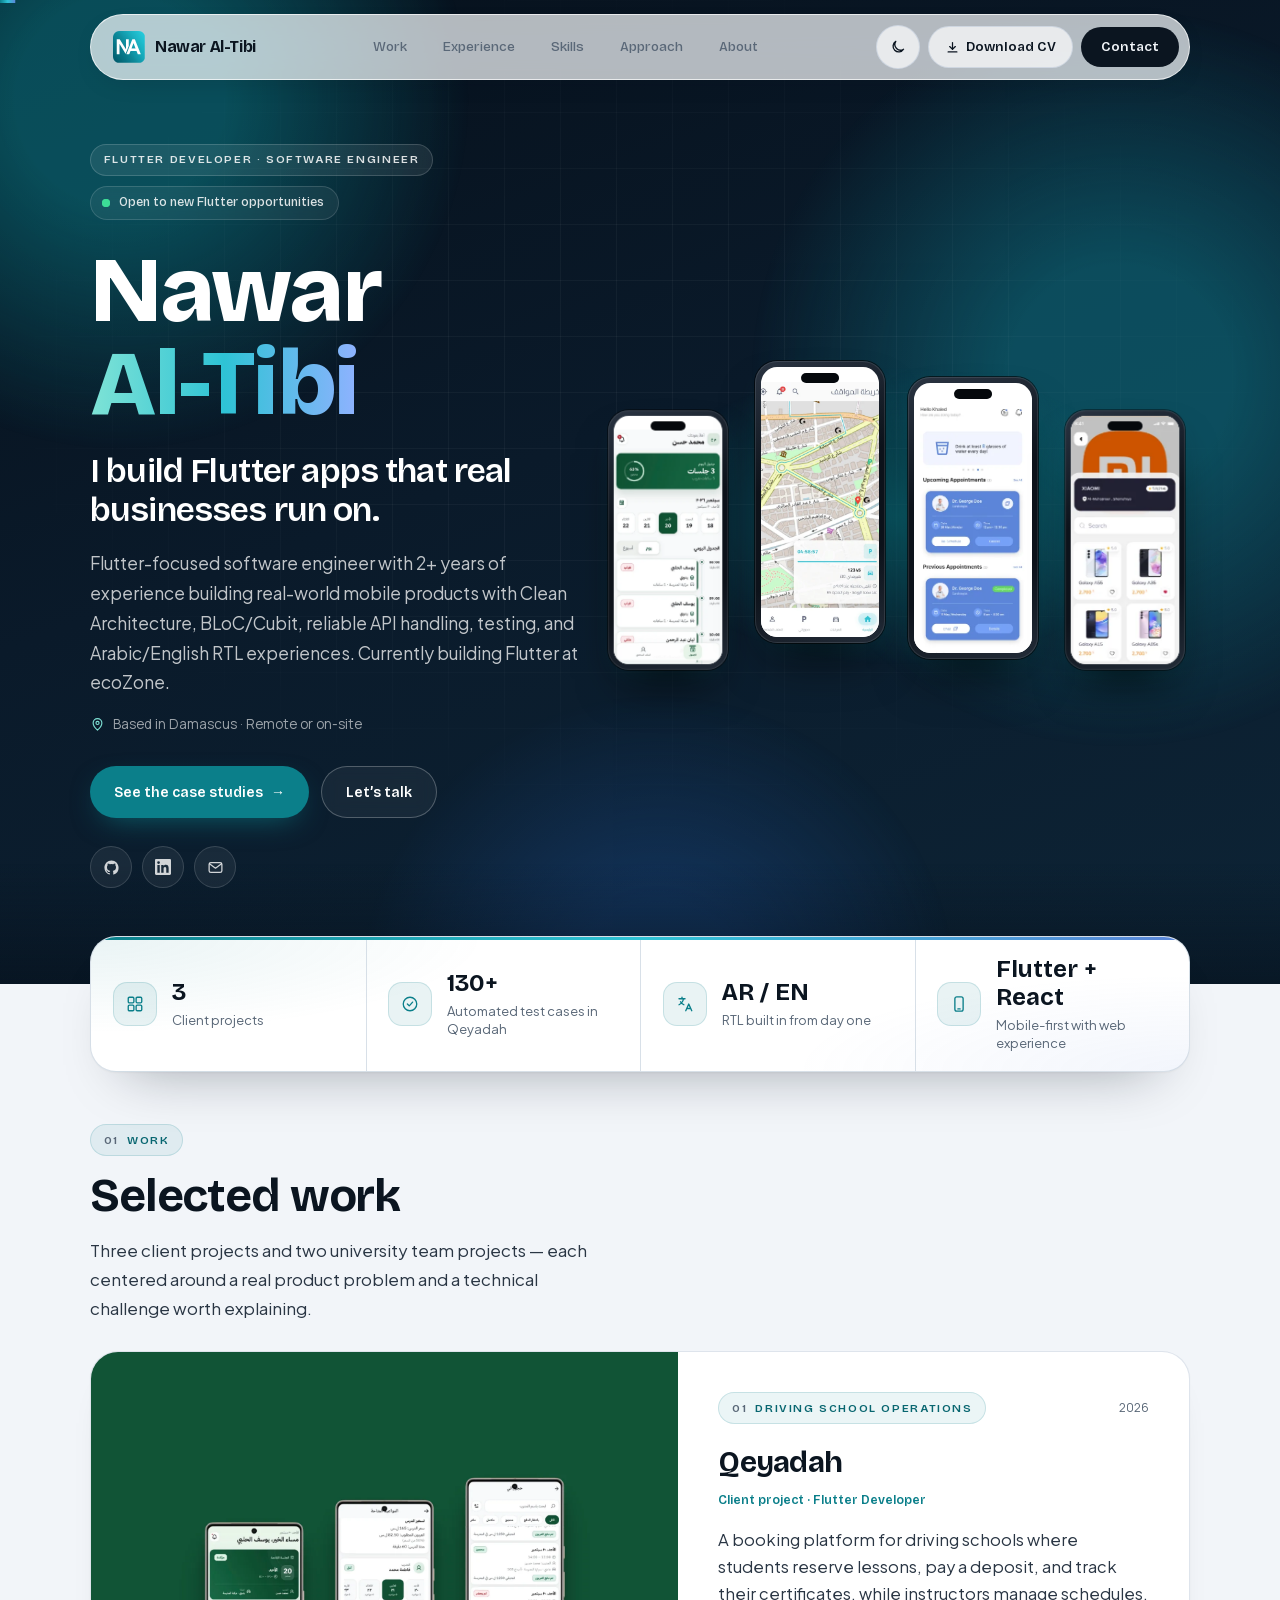
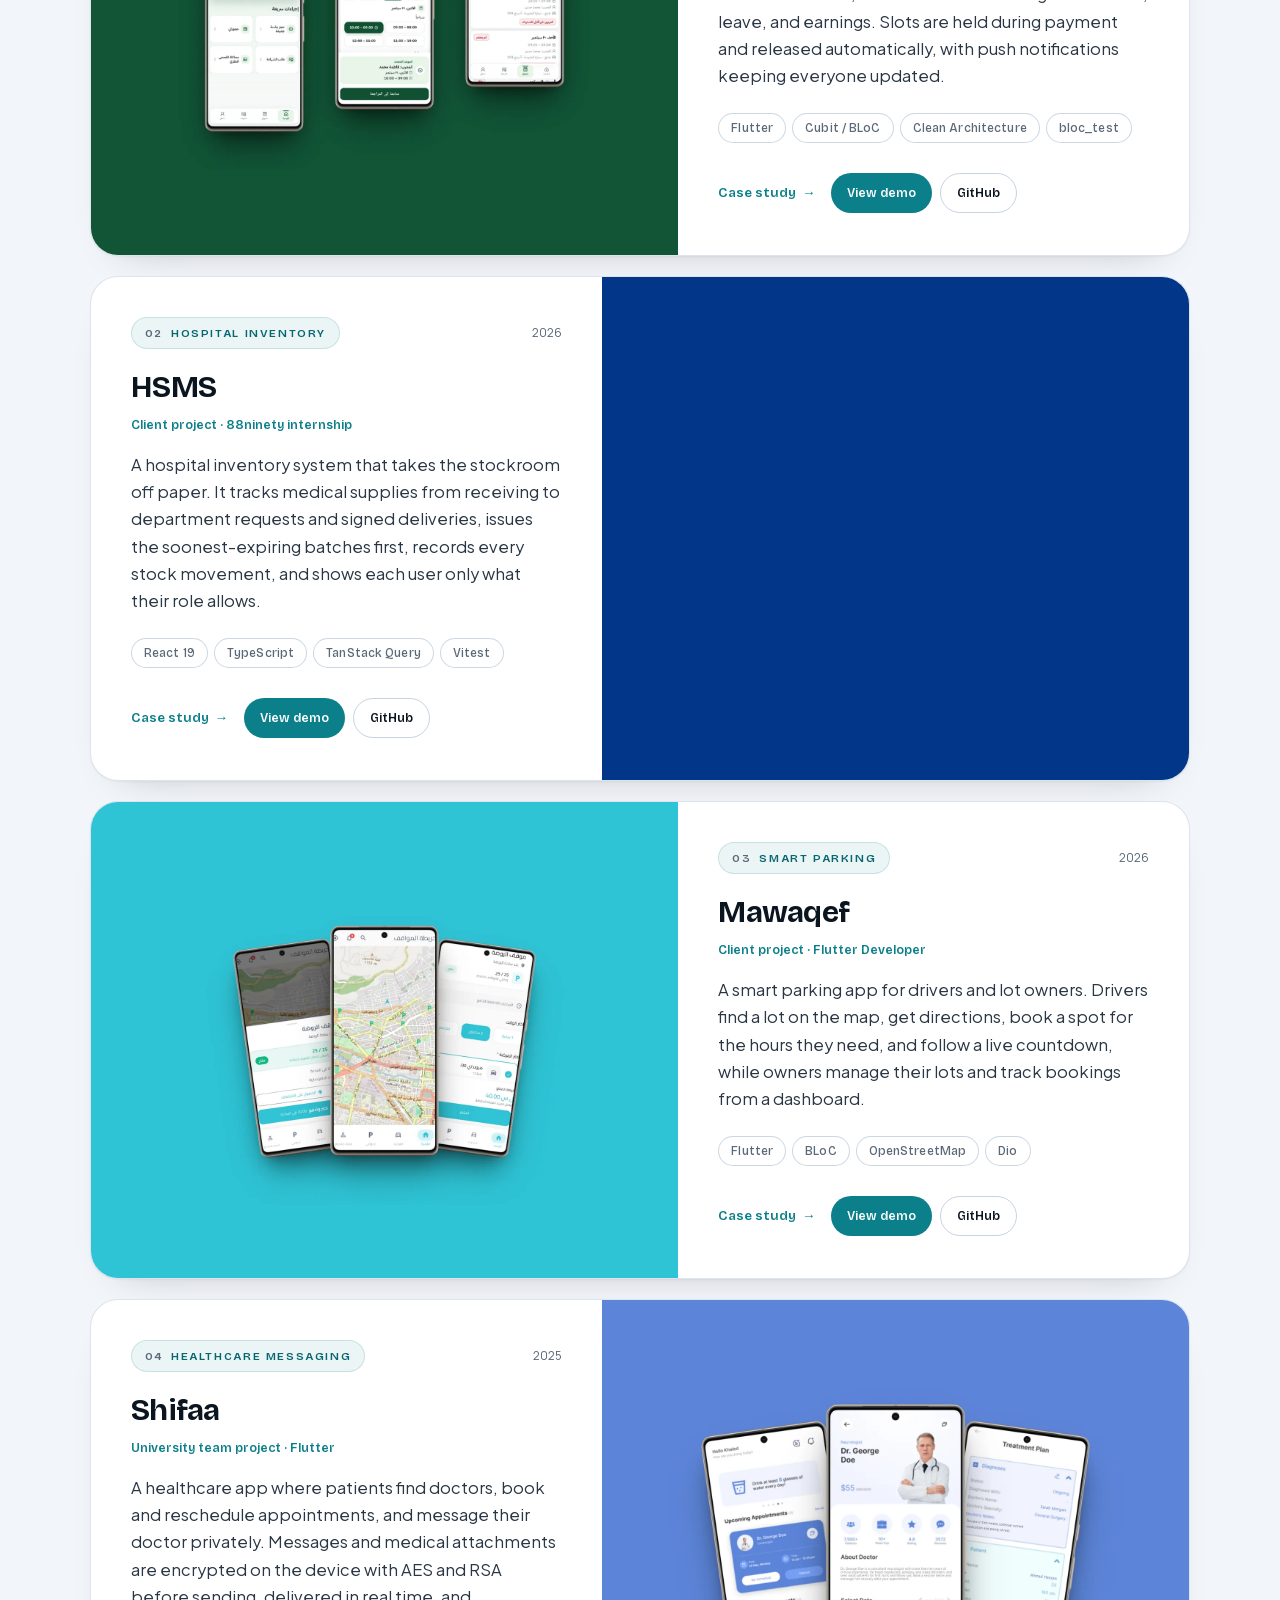
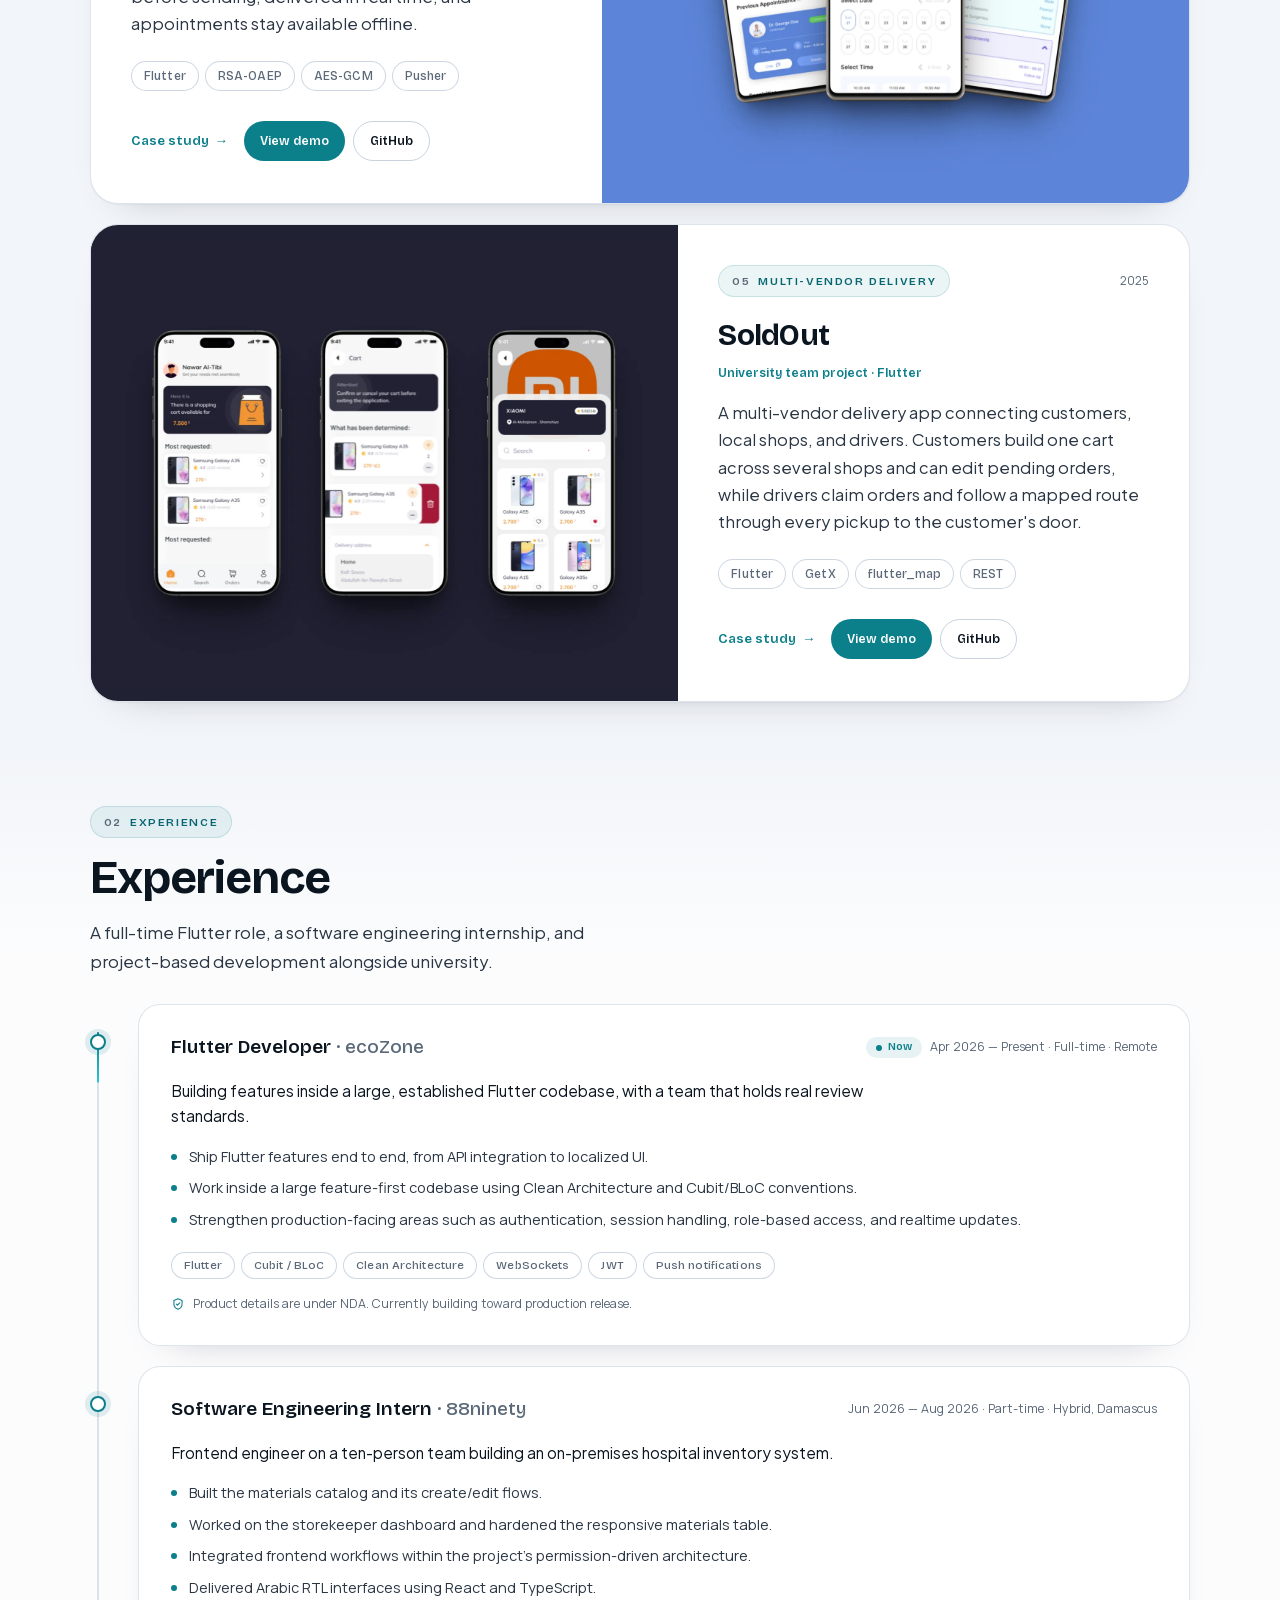
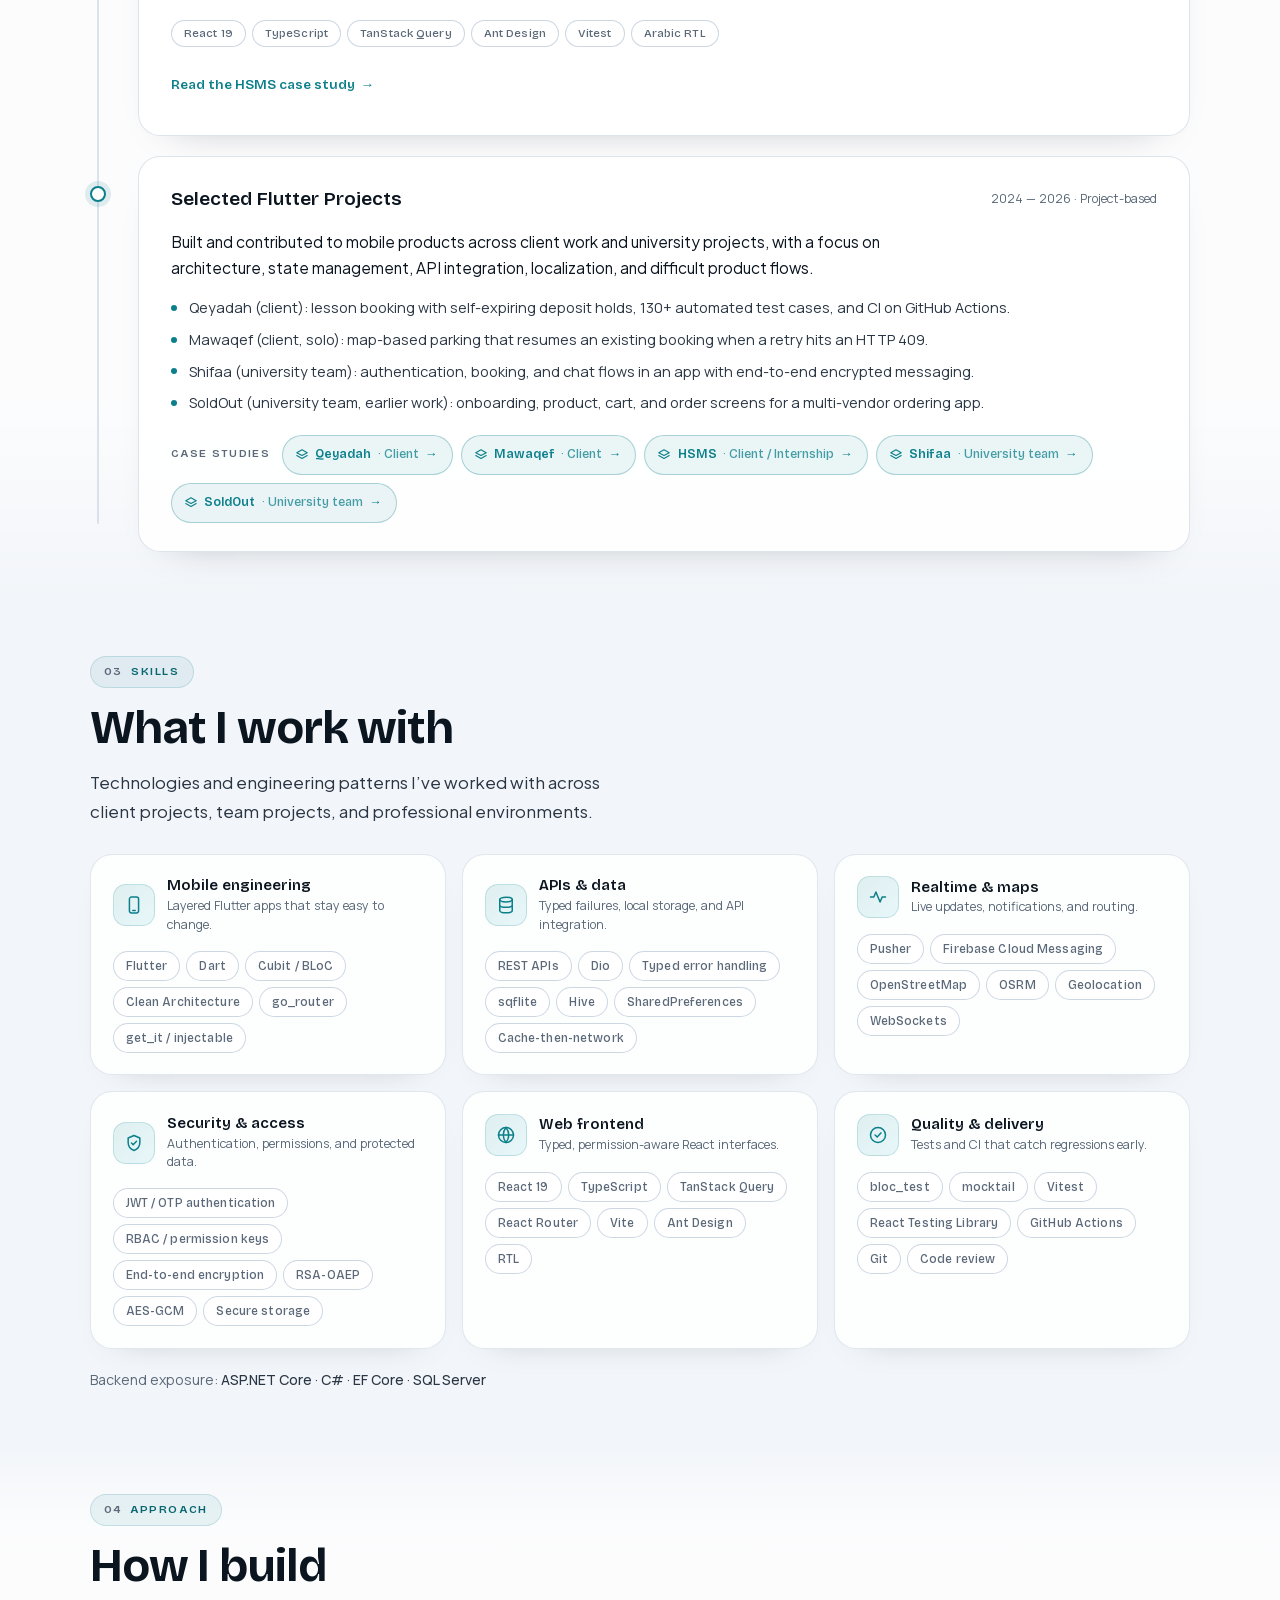
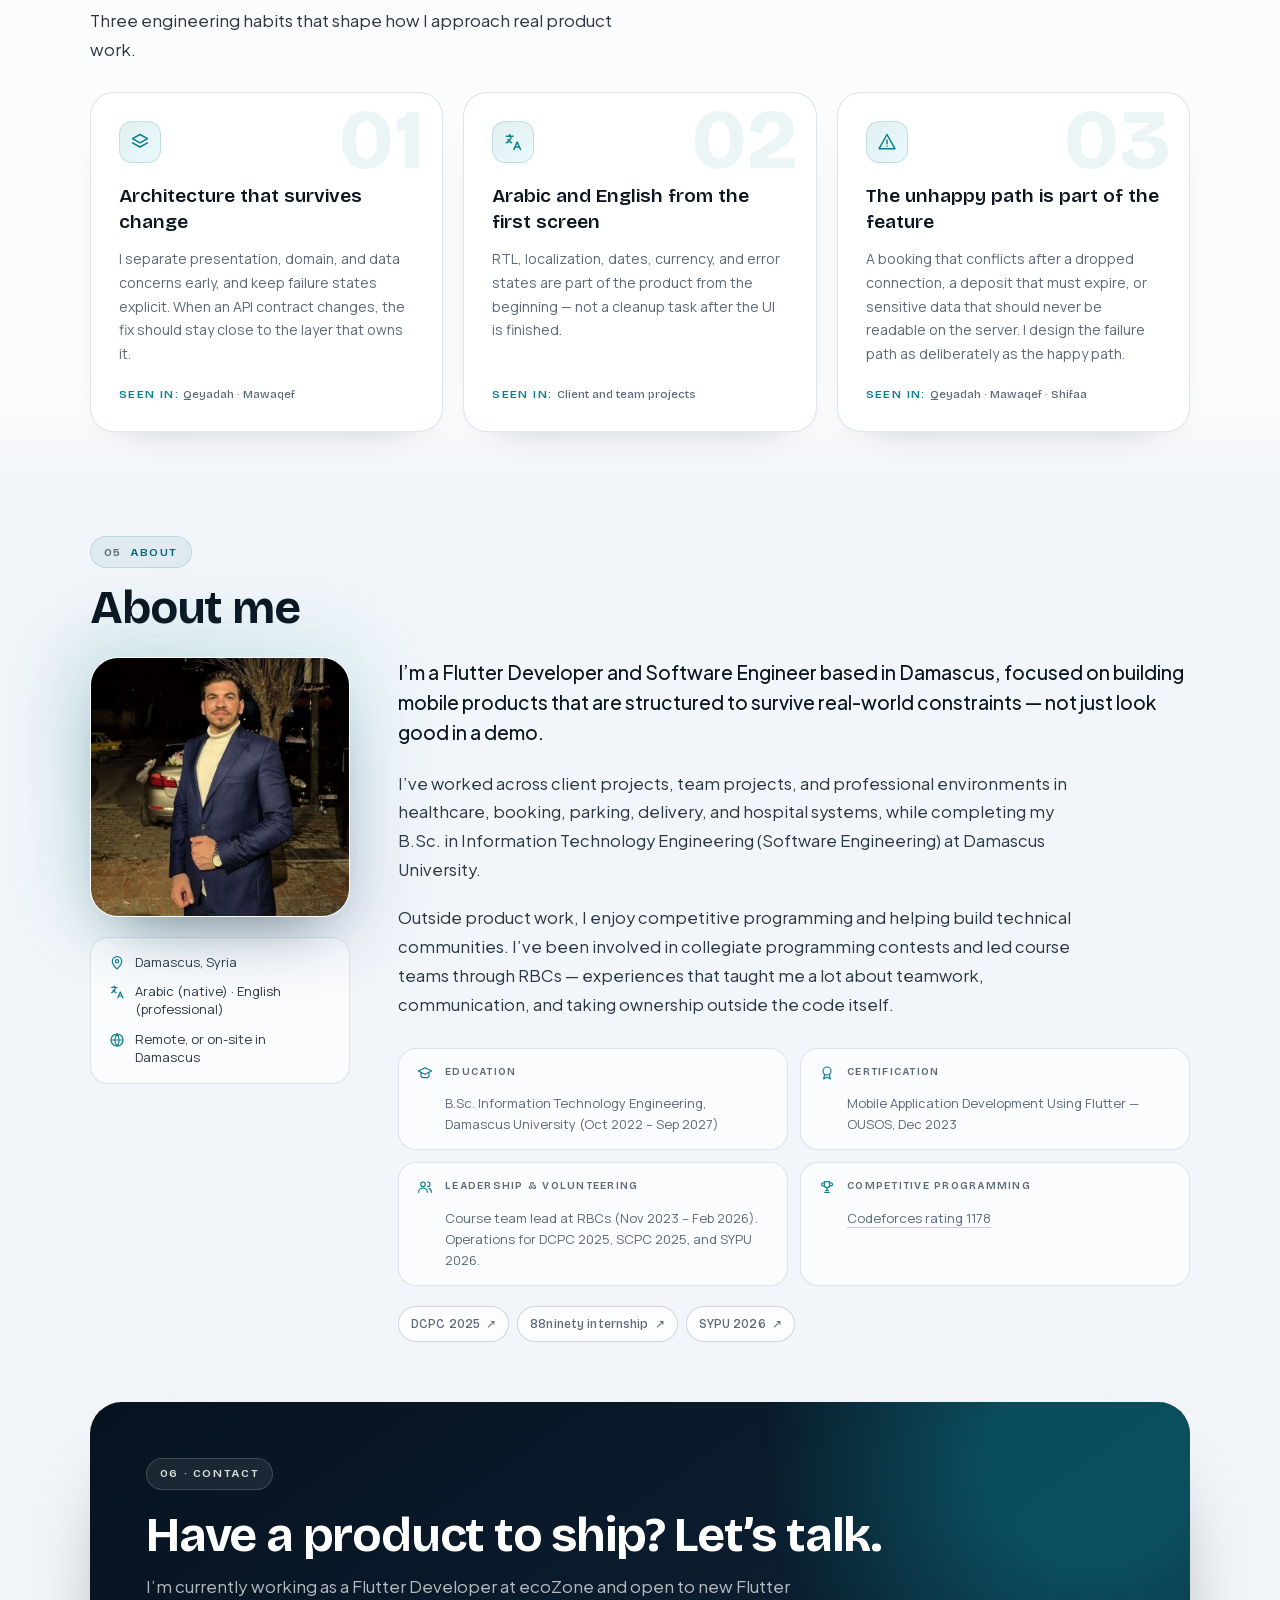
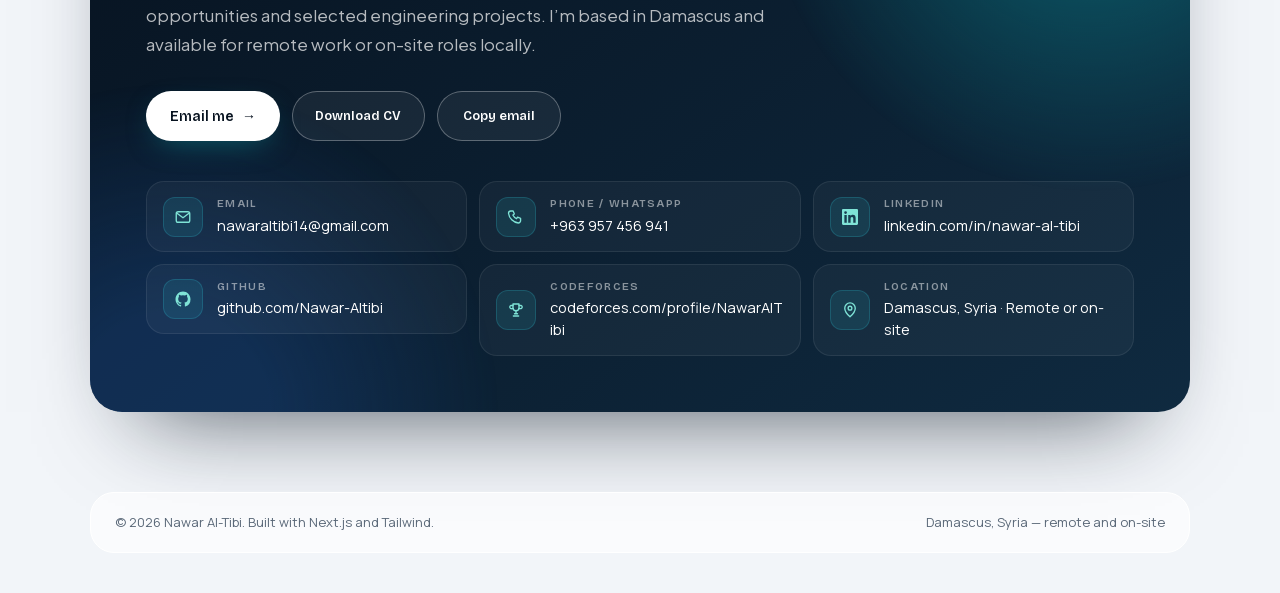
==== commit 5040d0ac: "deploy: update site" ====
--- a/index.html
+++ b/index.html
@@ -1 +1 @@
-<!DOCTYPE html><html lang="en" class="__variable_b51245 __variable_1a5708 __variable_d2dc74"><head><meta charSet="utf-8"/><meta name="viewport" content="width=device-width, initial-scale=1"/><link rel="preload" as="image" href="/logo.png"/><link rel="preload" as="image" href="/images/hero/qeyadah.webp" fetchPriority="high"/><link rel="preload" as="image" href="/images/hero/mawaqef.webp" fetchPriority="high"/><link rel="preload" as="image" href="/images/hero/shifaa.webp" fetchPriority="high"/><link rel="preload" as="image" href="/images/hero/soldout.webp" fetchPriority="high"/><link rel="stylesheet" href="/_next/static/css/55cf3a57bfb56373.css" data-precedence="next"/><link rel="preload" as="script" fetchPriority="low" href="/_next/static/chunks/webpack-ec3eb4295bfee28e.js"/><script src="/_next/static/chunks/fd9d1056-00bb33a35b5f8051.js" async=""></script><script src="/_next/static/chunks/23-bde6ee79b5543bf7.js" async=""></script><script src="/_next/static/chunks/main-app-78b314929792a4a2.js" async=""></script><script src="/_next/static/chunks/960-a6cde1030df9e60b.js" async=""></script><script src="/_next/static/chunks/976-f24f9240e311bf34.js" async=""></script><script src="/_next/static/chunks/app/page-4935413fe0acdbc8.js" async=""></script><script src="/_next/static/chunks/734-d151cb2065d351ca.js" async=""></script><script src="/_next/static/chunks/app/layout-e498e9014260ee80.js" async=""></script><meta name="theme-color" media="(prefers-color-scheme: light)" content="#f3f6fa"/><meta name="theme-color" media="(prefers-color-scheme: dark)" content="#080f17"/><title>Nawar Al-Tibi | Flutter Developer</title><meta name="description" content="Flutter Developer in Damascus with 2+ years of experience building mobile products with Clean Architecture, BLoC/Cubit, testing, and Arabic/English RTL. Currently working at ecoZone and open to new opportunities."/><meta name="author" content="Nawar Al-Tibi"/><meta name="keywords" content="Flutter developer,Flutter developer Damascus,mobile app developer Syria,Clean Architecture Flutter,BLoC Cubit,Arabic RTL Flutter,React TypeScript"/><link rel="canonical" href="https://nawar-altibi.github.io"/><meta property="og:title" content="Nawar Al-Tibi | Flutter Developer"/><meta property="og:description" content="Flutter Developer in Damascus with 2+ years of experience building mobile products with Clean Architecture, BLoC/Cubit, testing, and Arabic/English RTL. Currently working at ecoZone and open to new opportunities."/><meta property="og:url" content="https://nawar-altibi.github.io"/><meta property="og:site_name" content="Nawar Al-Tibi"/><meta property="og:locale" content="en_US"/><meta property="og:image" content="https://nawar-altibi.github.io/og-image.png"/><meta property="og:image:type" content="image/png"/><meta property="og:image:width" content="1200"/><meta property="og:image:height" content="630"/><meta property="og:image:alt" content="Nawar Al-Tibi — Flutter Developer · Software Engineer"/><meta property="og:type" content="website"/><meta name="twitter:card" content="summary_large_image"/><meta name="twitter:title" content="Nawar Al-Tibi | Flutter Developer"/><meta name="twitter:description" content="Flutter Developer in Damascus with 2+ years of experience building mobile products with Clean Architecture, BLoC/Cubit, testing, and Arabic/English RTL. Currently working at ecoZone and open to new opportunities."/><meta name="twitter:image" content="https://nawar-altibi.github.io/og-image.png"/><link rel="icon" href="/favicon.ico" type="image/x-icon" sizes="16x16"/><link rel="icon" href="/icon.png?6d48b8c2577dffcd" type="image/png" sizes="512x512"/><link rel="apple-touch-icon" href="/apple-icon.png?3b875631c731bb97" type="image/png" sizes="180x180"/><script>(function(){try{var t=localStorage.getItem("theme");if(!t){t=window.matchMedia("(prefers-color-scheme: dark)").matches?"dark":"light"}if(t==="dark"){document.documentElement.classList.add("dark")}}catch(e){}})();</script><script type="application/ld+json">{"@context":"https://schema.org","@type":"Person","name":"Nawar Al-Tibi","jobTitle":"Flutter Developer","url":"https://nawar-altibi.github.io","email":"mailto:nawaraltibi14@gmail.com","address":{"@type":"PostalAddress","addressLocality":"Damascus","addressCountry":"SY"},"worksFor":{"@type":"Organization","name":"ecoZone"},"alumniOf":{"@type":"CollegeOrUniversity","name":"Damascus University"},"sameAs":["https://github.com/Nawar-Altibi","https://www.linkedin.com/in/nawar-al-tibi/","https://codeforces.com/profile/NawarAlTibi"]}</script><script src="/_next/static/chunks/polyfills-78c92fac7aa8fdd8.js" noModule=""></script></head><body class="font-body"><a href="#main" class="skip-link">Skip to content</a><div class="scroll-progress" aria-hidden="true" style="transform:scaleX(0)"></div><header class="site-nav"><div class="nav-pill flex items-center justify-between " style="opacity:0;transform:translateY(-24px)"><a aria-label="Nawar Al-Tibi, home" class="font-display font-bold text-[16px] tracking-tight text-fg flex items-center gap-2.5" href="/"><img src="/logo.png" alt="" width="32" height="32" class="w-8 h-8" aria-hidden="true"/><span class="hidden sm:inline">Nawar Al-Tibi</span></a><nav aria-label="Primary" class="hidden lg:flex items-center gap-1 font-display text-[13.5px] font-medium"><a class="relative rounded-full px-4 py-2 transition-colors duration-300 text-fgDim hover:text-fg" href="/#work"><span class="relative">Work</span></a><a class="relative rounded-full px-4 py-2 transition-colors duration-300 text-fgDim hover:text-fg" href="/#experience"><span class="relative">Experience</span></a><a class="relative rounded-full px-4 py-2 transition-colors duration-300 text-fgDim hover:text-fg" href="/#skills"><span class="relative">Skills</span></a><a class="relative rounded-full px-4 py-2 transition-colors duration-300 text-fgDim hover:text-fg" href="/#approach"><span class="relative">Approach</span></a><a class="relative rounded-full px-4 py-2 transition-colors duration-300 text-fgDim hover:text-fg" href="/#about"><span class="relative">About</span></a></nav><div class="flex items-center gap-2"><button type="button" class="theme-toggle " aria-label="Switch to dark mode" title="Switch to dark mode"><svg width="17" height="17" viewBox="0 0 24 24" fill="none" aria-hidden="true" class="theme-icon-sun"><circle cx="12" cy="12" r="4" stroke="currentColor" stroke-width="2"></circle><path d="M12 2v2m0 16v2M4.93 4.93l1.41 1.41m11.32 11.32l1.41 1.41M2 12h2m16 0h2M4.93 19.07l1.41-1.41m11.32-11.32l1.41-1.41" stroke="currentColor" stroke-width="2" stroke-linecap="round"></path></svg><svg width="16" height="16" viewBox="0 0 24 24" fill="none" aria-hidden="true" class="theme-icon-moon"><path d="M20.35 15.35A8.5 8.5 0 018.65 3.65 8.5 8.5 0 1020.35 15.35z" stroke="currentColor" stroke-width="2" stroke-linejoin="round"></path></svg></button><a href="/pdf/Nawar_Al_Tibi_Flutter_CV.pdf" download="Nawar_Al_Tibi_Flutter_CV.pdf" class="hidden sm:inline-flex items-center gap-1.5 font-display text-[13.5px] font-semibold text-fg border border-edge/80 bg-plane1/70 rounded-full px-4 py-2.5 transition-all duration-300 hover:border-brass hover:text-brass hover:-translate-y-0.5"><svg width="15" height="15" viewBox="0 0 24 24" fill="none" aria-hidden="true"><path d="M12 4v11m0 0l-4.5-4.5M12 15l4.5-4.5M5 19h14" stroke="currentColor" stroke-width="2" stroke-linecap="round" stroke-linejoin="round"></path></svg>Download CV</a><a class="hidden min-[400px]:inline-flex font-display text-[13.5px] font-semibold text-paper bg-fg rounded-full px-5 py-2.5 transition-all duration-300 hover:bg-brass hover:-translate-y-0.5" href="/#contact">Contact</a><button type="button" class="lg:hidden grid place-items-center w-11 h-11 rounded-full border border-edge/70 bg-plane1/70 text-fg" aria-label="Open menu" aria-expanded="false" aria-controls="mobile-nav"><svg width="18" height="18" viewBox="0 0 24 24" fill="none" aria-hidden="true"><path stroke="currentColor" stroke-width="2" stroke-linecap="round" d="M4 8H20"></path><path stroke="currentColor" stroke-width="2" stroke-linecap="round" d="M4 16H20"></path></svg></button></div></div></header><main id="main" tabindex="-1"><section class="hero-stage" aria-labelledby="hero-name"><div class="hero-aurora" aria-hidden="true"><span class="blob-a"></span><span class="blob-b"></span><span class="blob-c"></span></div><div class="hero-grid" aria-hidden="true"></div><div class="hero-fade" aria-hidden="true"></div><div class="wrap relative z-10 grid lg:grid-cols-[1fr_1.2fr] gap-10 lg:gap-6 items-center pt-32 pb-20 sm:pt-36 md:pb-24 w-full"><div><div style="opacity:0;transform:translateY(12px)"><div class="flex flex-wrap items-center gap-2.5"><span class="eyebrow eyebrow-light !text-[10.5px] !tracking-[0.1em] sm:!text-[11.5px] sm:!tracking-[0.14em]">Flutter Developer · Software Engineer</span><span class="status-pill"><span class="status-dot" aria-hidden="true"></span>Open to new Flutter opportunities</span></div></div><div style="opacity:0;transform:translateY(24px)"><h1 id="hero-name" class="font-display font-extrabold text-[clamp(44px,8.5vw,92px)] leading-[1.02] tracking-tight text-white mt-6">Nawar<!-- --> <span class="bg-gradient-to-r from-[#7fe3d6] via-[#2ec3d5] to-[#8fb2ff] bg-clip-text text-transparent whitespace-nowrap">Al-Tibi</span></h1></div><div style="opacity:0;transform:translateY(24px)"><p class="font-display font-semibold text-[clamp(22px,3.2vw,34px)] leading-[1.15] tracking-tight text-white mt-5 max-w-[20ch]">I build Flutter apps that real businesses run on.</p></div><div style="opacity:0;transform:translateY(24px)"><p class="font-text text-[16.5px] sm:text-[17.5px] leading-[1.7] text-white/75 max-w-[48ch] mt-5">Flutter-focused software engineer with 2+ years of experience building real-world mobile products with Clean Architecture, BLoC/Cubit, reliable API handling, testing, and Arabic/English RTL experiences. Currently building Flutter at ecoZone.</p><p class="flex items-center gap-2 font-body text-[13.5px] text-white/60 mt-4"><svg width="15" height="15" viewBox="0 0 24 24" fill="none" stroke="currentColor" stroke-width="1.8" stroke-linecap="round" stroke-linejoin="round" aria-hidden="true" class="text-[#7fe3d6]"><path d="M12 21s7-6.2 7-11.5A7 7 0 0 0 5 9.5C5 14.8 12 21 12 21Z"></path><circle cx="12" cy="9.5" r="2.5"></circle></svg>Based in Damascus · Remote or on-site</p></div><div style="opacity:0;transform:translateY(24px)"><div class="flex flex-wrap gap-3 mt-8"><a href="#work" class="btn-primary">See the case studies<!-- --> <span class="btn-arrow" aria-hidden="true">→</span></a><a href="#contact" class="btn-ghost !border-white/25 !text-white !bg-white/5 backdrop-blur hover:!border-white/70 hover:!bg-white/10">Let’s talk</a></div></div><div style="opacity:0;transform:translateY(24px)"><div class="flex items-center gap-2.5 mt-7"><a href="https://github.com/Nawar-Altibi" aria-label="GitHub" title="GitHub" class="social-link" target="_blank" rel="noreferrer"><svg width="17" height="17" viewBox="0 0 24 24" fill="currentColor" stroke="none" stroke-width="1.8" stroke-linecap="round" stroke-linejoin="round" aria-hidden="true" class=""><path d="M12 2C6.48 2 2 6.58 2 12.23c0 4.52 2.87 8.35 6.84 9.7.5.1.68-.22.68-.49 0-.24-.01-.87-.01-1.71-2.78.62-3.37-1.37-3.37-1.37-.46-1.18-1.11-1.5-1.11-1.5-.91-.64.07-.62.07-.62 1 .07 1.53 1.06 1.53 1.06.89 1.57 2.34 1.12 2.91.85.09-.66.35-1.12.63-1.37-2.22-.26-4.56-1.14-4.56-5.07 0-1.12.39-2.04 1.03-2.76-.1-.26-.45-1.3.1-2.7 0 0 .84-.28 2.75 1.05a9.3 9.3 0 0 1 5 0c1.91-1.33 2.75-1.05 2.75-1.05.55 1.4.2 2.44.1 2.7.64.72 1.03 1.64 1.03 2.76 0 3.94-2.34 4.81-4.57 5.06.36.32.68.94.68 1.9 0 1.37-.01 2.47-.01 2.81 0 .27.18.6.69.49A10.1 10.1 0 0 0 22 12.23C22 6.58 17.52 2 12 2Z"></path></svg></a><a href="https://www.linkedin.com/in/nawar-al-tibi/" aria-label="LinkedIn" title="LinkedIn" class="social-link" target="_blank" rel="noreferrer"><svg width="16" height="16" viewBox="0 0 24 24" fill="currentColor" stroke="none" stroke-width="1.8" stroke-linecap="round" stroke-linejoin="round" aria-hidden="true" class=""><path d="M20.45 20.45h-3.56v-5.57c0-1.33-.02-3.04-1.85-3.04-1.85 0-2.14 1.45-2.14 2.94v5.67H9.34V9h3.42v1.56h.05c.48-.9 1.64-1.85 3.37-1.85 3.6 0 4.27 2.37 4.27 5.46v6.28ZM5.34 7.43a2.06 2.06 0 1 1 0-4.13 2.06 2.06 0 0 1 0 4.13ZM7.12 20.45H3.56V9h3.56v11.45ZM22.22 0H1.77C.79 0 0 .77 0 1.73v20.54C0 23.23.79 24 1.77 24h20.45c.98 0 1.78-.77 1.78-1.73V1.73C24 .77 23.2 0 22.22 0Z"></path></svg></a><a href="mailto:nawaraltibi14@gmail.com" aria-label="Email" title="Email" class="social-link"><svg width="17" height="17" viewBox="0 0 24 24" fill="none" stroke="currentColor" stroke-width="1.8" stroke-linecap="round" stroke-linejoin="round" aria-hidden="true" class=""><rect x="3" y="5" width="18" height="14" rx="2.5"></rect><path d="m4 7 8 6 8-6"></path></svg></a></div></div></div><div class="hero-card-wrap" style="opacity:0;transform:translateY(40px)"><div class="hero-card-glow" aria-hidden="true"></div><a class="hero-phones-stage" aria-label="Selected work" tabindex="-1" href="#work"><div class="hero-phones" style="transform:none"><div class="hero-phone"><div class="hero-phone-parallax" style="opacity:0;transform:scale(0.88)"><div class="hero-phone-float"><div class="phone-frame"><div class="phone-screen with-status-bar"><span class="phone-island" aria-hidden="true"></span><img src="/images/hero/qeyadah.webp" alt="Qeyadah instructor schedule" width="400" height="818" fetchPriority="high" decoding="async" draggable="false"/></div></div></div></div></div><div class="hero-phone"><div class="hero-phone-parallax" style="opacity:0;transform:scale(0.88)"><div class="hero-phone-float"><div class="phone-frame"><div class="phone-screen with-status-bar"><span class="phone-island" aria-hidden="true"></span><img src="/images/hero/mawaqef.webp" alt="Mawaqef parking map with a live booking timer" width="400" height="784" fetchPriority="high" decoding="async" draggable="false"/></div></div></div></div></div><div class="hero-phone"><div class="hero-phone-parallax" style="opacity:0;transform:scale(0.88)"><div class="hero-phone-float"><div class="phone-frame"><div class="phone-screen with-status-bar"><span class="phone-island" aria-hidden="true"></span><img src="/images/hero/shifaa.webp" alt="Shifaa patient home with upcoming appointments" width="258" height="780" fetchPriority="high" decoding="async" draggable="false"/></div></div></div></div></div><div class="hero-phone"><div class="hero-phone-parallax" style="opacity:0;transform:scale(0.88)"><div class="hero-phone-float"><div class="phone-frame"><div class="phone-screen "><span class="phone-island" aria-hidden="true"></span><img src="/images/hero/soldout.webp" alt="SoldOut market page with products" width="213" height="474" fetchPriority="high" decoding="async" draggable="false"/></div></div></div></div></div></div></a></div></div></section><section class="wrap relative z-10 -mt-10 sm:-mt-12" aria-label="Highlights"><div class="stats-card grid grid-cols-2 lg:grid-cols-4"><div class="stat" style="opacity:0;transform:translateY(20px)"><span class="stat-icon" aria-hidden="true"><svg width="18" height="18" viewBox="0 0 24 24" fill="none" stroke="currentColor" stroke-width="1.8" stroke-linecap="round" stroke-linejoin="round" aria-hidden="true" class=""><rect x="3" y="3" width="7.5" height="7.5" rx="1.5"></rect><rect x="13.5" y="3" width="7.5" height="7.5" rx="1.5"></rect><rect x="3" y="13.5" width="7.5" height="7.5" rx="1.5"></rect><rect x="13.5" y="13.5" width="7.5" height="7.5" rx="1.5"></rect></svg></span><div class="min-w-0"><p class="stat-value"><span>0</span></p><p class="stat-label">Client projects</p></div></div><div class="stat" style="opacity:0;transform:translateY(20px)"><span class="stat-icon" aria-hidden="true"><svg width="18" height="18" viewBox="0 0 24 24" fill="none" stroke="currentColor" stroke-width="1.8" stroke-linecap="round" stroke-linejoin="round" aria-hidden="true" class=""><circle cx="12" cy="12" r="9"></circle><path d="m8.5 12 2.5 2.5 4.5-5"></path></svg></span><div class="min-w-0"><p class="stat-value"><span>0</span>+</p><p class="stat-label">Automated test cases in Qeyadah</p></div></div><div class="stat" style="opacity:0;transform:translateY(20px)"><span class="stat-icon" aria-hidden="true"><svg width="18" height="18" viewBox="0 0 24 24" fill="none" stroke="currentColor" stroke-width="1.8" stroke-linecap="round" stroke-linejoin="round" aria-hidden="true" class=""><path d="M4 5h8M8 3v2M10 5c-.6 3.6-2.8 6.4-6 8M6 9c1 1.8 2.6 3.2 4.5 4"></path><path d="m13 21 4-9 4 9M14.5 18h5"></path></svg></span><div class="min-w-0"><p class="stat-value">AR / EN</p><p class="stat-label">RTL built in from day one</p></div></div><div class="stat" style="opacity:0;transform:translateY(20px)"><span class="stat-icon" aria-hidden="true"><svg width="18" height="18" viewBox="0 0 24 24" fill="none" stroke="currentColor" stroke-width="1.8" stroke-linecap="round" stroke-linejoin="round" aria-hidden="true" class=""><rect x="6.5" y="2.5" width="11" height="19" rx="2.5"></rect><path d="M10.5 18.5h3"></path></svg></span><div class="min-w-0"><p class="stat-value">Flutter + React</p><p class="stat-label">Mobile-first with web experience</p></div></div></div></section><section id="work" class="wrap section"><div class="mb-7 max-w-[58ch]" style="opacity:0;transform:translateY(24px)"><span class="eyebrow"><span class="text-fgDim">01</span>Work</span><h2 class="font-display font-bold text-[clamp(30px,4.4vw,46px)] tracking-tight text-fg mt-4 leading-[1.05]">Selected work</h2><p class="font-text text-[17px] leading-[1.7] text-fgFaint mt-4">Three client projects and two university team projects — each centered around a real product problem and a technical challenge worth explaining.</p></div><div class="space-y-5"><div style="opacity:0;transform:translateY(40px)"><article class="project-band group/card "><a class="project-band-media" style="background-color:#115436" aria-label="Qeyadah case study" tabindex="-1" href="/work/qeyadah"><img src="/images/mocks/qeyadah-hero.webp" alt="Qeyadah app screens" loading="lazy" decoding="async"/></a><div class="p-7 sm:p-10 flex flex-col justify-center"><div class="flex items-center justify-between gap-3 mb-4"><span class="eyebrow"><span class="text-fgDim">01</span>Driving school operations</span><span class="font-body text-[12px] text-fgDim">2026</span></div><a class="group" href="/work/qeyadah"><h3 class="font-display font-bold text-[30px] tracking-tight text-fg group-hover:text-brass transition-colors duration-300">Qeyadah</h3><p class="font-display text-[12.5px] font-semibold text-brass mt-1.5">Client project · Flutter Developer</p><p class="font-text text-[16.5px] leading-[1.65] text-fgFaint mt-4 max-w-[42ch]">A booking platform for driving schools where students reserve lessons, pay a deposit, and track their certificates, while instructors manage schedules, leave, and earnings. Slots are held during payment and released automatically, with push notifications keeping everyone updated.</p></a><div class="flex flex-wrap gap-1.5 mt-6"><span class="chip">Flutter</span><span class="chip">Cubit / BLoC</span><span class="chip">Clean Architecture</span><span class="chip">bloc_test</span></div><div class="mt-7 flex flex-wrap items-center gap-4"><a class="arrow-link min-h-[44px]" href="/work/qeyadah">Case study <span aria-hidden="true">→</span></a><div class="flex flex-wrap gap-2"><a href="https://drive.google.com/drive/folders/1tnw-dmNj86ASDUnXP6s0VGAtSV2TkeCL" target="_blank" rel="noreferrer" class="inline-flex items-center min-h-[40px] font-display text-[12.5px] font-semibold rounded-full px-4 py-2 transition-all duration-300 hover:-translate-y-0.5 bg-brass text-onBrass hover:bg-brassDim hover:shadow-[0_10px_24px_-12px_rgba(11,127,138,0.8)]" aria-label="View Qeyadah demo walkthrough (opens in a new tab)">View demo</a><a href="https://github.com/Nawar-Altibi/Qeyadah-Driving-School-Application" target="_blank" rel="noreferrer" class="inline-flex items-center min-h-[40px] font-display text-[12.5px] font-semibold rounded-full px-4 py-2 transition-all duration-300 hover:-translate-y-0.5 border border-edge text-fg bg-plane1/70 hover:border-brass hover:text-brass" aria-label="Qeyadah on GitHub (opens in a new tab)">GitHub</a></div></div></div></article></div><div style="opacity:0;transform:translateY(40px)"><article class="project-band group/card reverse"><a class="project-band-media" style="background-color:#2EC3D5" aria-label="Mawaqef case study" tabindex="-1" href="/work/mawaqef"><img src="/images/mocks/mawaqef-hero.webp" alt="Mawaqef app screens" loading="lazy" decoding="async"/></a><div class="p-7 sm:p-10 flex flex-col justify-center"><div class="flex items-center justify-between gap-3 mb-4"><span class="eyebrow"><span class="text-fgDim">02</span>Smart parking</span><span class="font-body text-[12px] text-fgDim">2026</span></div><a class="group" href="/work/mawaqef"><h3 class="font-display font-bold text-[30px] tracking-tight text-fg group-hover:text-brass transition-colors duration-300">Mawaqef</h3><p class="font-display text-[12.5px] font-semibold text-brass mt-1.5">Client project · Flutter Developer</p><p class="font-text text-[16.5px] leading-[1.65] text-fgFaint mt-4 max-w-[42ch]">A smart parking app for drivers and lot owners. Drivers find a lot on the map, get directions, book a spot for the hours they need, and follow a live countdown, while owners manage their lots and track bookings from a dashboard.</p></a><div class="flex flex-wrap gap-1.5 mt-6"><span class="chip">Flutter</span><span class="chip">BLoC</span><span class="chip">OpenStreetMap</span><span class="chip">Dio</span></div><div class="mt-7 flex flex-wrap items-center gap-4"><a class="arrow-link min-h-[44px]" href="/work/mawaqef">Case study <span aria-hidden="true">→</span></a><div class="flex flex-wrap gap-2"><a href="https://drive.google.com/drive/folders/1Dh8FVGhq5LwQpEa1cxFhj-DUXJ6mgRhP" target="_blank" rel="noreferrer" class="inline-flex items-center min-h-[40px] font-display text-[12.5px] font-semibold rounded-full px-4 py-2 transition-all duration-300 hover:-translate-y-0.5 bg-brass text-onBrass hover:bg-brassDim hover:shadow-[0_10px_24px_-12px_rgba(11,127,138,0.8)]" aria-label="View Mawaqef demo walkthrough (opens in a new tab)">View demo</a><a href="https://github.com/Nawar-Altibi/Mawaqef" target="_blank" rel="noreferrer" class="inline-flex items-center min-h-[40px] font-display text-[12.5px] font-semibold rounded-full px-4 py-2 transition-all duration-300 hover:-translate-y-0.5 border border-edge text-fg bg-plane1/70 hover:border-brass hover:text-brass" aria-label="Mawaqef on GitHub (opens in a new tab)">GitHub</a></div></div></div></article></div><div style="opacity:0;transform:translateY(40px)"><article class="project-band group/card "><a class="project-band-media" style="background-color:#5C85D9" aria-label="Shifaa case study" tabindex="-1" href="/work/shifaa"><img src="/images/mocks/shifaa-hero.webp" alt="Shifaa app screens" loading="lazy" decoding="async"/></a><div class="p-7 sm:p-10 flex flex-col justify-center"><div class="flex items-center justify-between gap-3 mb-4"><span class="eyebrow"><span class="text-fgDim">03</span>Healthcare messaging</span><span class="font-body text-[12px] text-fgDim">2025</span></div><a class="group" href="/work/shifaa"><h3 class="font-display font-bold text-[30px] tracking-tight text-fg group-hover:text-brass transition-colors duration-300">Shifaa</h3><p class="font-display text-[12.5px] font-semibold text-brass mt-1.5">University team project · Flutter</p><p class="font-text text-[16.5px] leading-[1.65] text-fgFaint mt-4 max-w-[42ch]">A healthcare app where patients find doctors, book and reschedule appointments, and message their doctor privately. Messages and medical attachments are encrypted on the device with AES and RSA before sending, delivered in real time, and appointments stay available offline.</p></a><div class="flex flex-wrap gap-1.5 mt-6"><span class="chip">Flutter</span><span class="chip">RSA-OAEP</span><span class="chip">AES-GCM</span><span class="chip">Pusher</span></div><div class="mt-7 flex flex-wrap items-center gap-4"><a class="arrow-link min-h-[44px]" href="/work/shifaa">Case study <span aria-hidden="true">→</span></a><div class="flex flex-wrap gap-2"><a href="https://drive.google.com/drive/folders/1Gfv_WbQZsoUSJHVGArGnASADTvwyVOrY" target="_blank" rel="noreferrer" class="inline-flex items-center min-h-[40px] font-display text-[12.5px] font-semibold rounded-full px-4 py-2 transition-all duration-300 hover:-translate-y-0.5 bg-brass text-onBrass hover:bg-brassDim hover:shadow-[0_10px_24px_-12px_rgba(11,127,138,0.8)]" aria-label="View Shifaa demo walkthrough (opens in a new tab)">View demo</a><a href="https://github.com/Nawar-Altibi/Shifaa" target="_blank" rel="noreferrer" class="inline-flex items-center min-h-[40px] font-display text-[12.5px] font-semibold rounded-full px-4 py-2 transition-all duration-300 hover:-translate-y-0.5 border border-edge text-fg bg-plane1/70 hover:border-brass hover:text-brass" aria-label="Shifaa on GitHub (opens in a new tab)">GitHub</a></div></div></div></article></div><div style="opacity:0;transform:translateY(40px)"><article class="project-band group/card reverse"><a class="project-band-media" style="background-color:#013688" aria-label="HSMS case study" tabindex="-1" href="/work/hsms"><img src="/images/mocks/hsms-hero.webp" alt="HSMS app screens" loading="lazy" decoding="async"/></a><div class="p-7 sm:p-10 flex flex-col justify-center"><div class="flex items-center justify-between gap-3 mb-4"><span class="eyebrow"><span class="text-fgDim">04</span>Hospital inventory</span><span class="font-body text-[12px] text-fgDim">2026</span></div><a class="group" href="/work/hsms"><h3 class="font-display font-bold text-[30px] tracking-tight text-fg group-hover:text-brass transition-colors duration-300">HSMS</h3><p class="font-display text-[12.5px] font-semibold text-brass mt-1.5">Client project · 88ninety internship</p><p class="font-text text-[16.5px] leading-[1.65] text-fgFaint mt-4 max-w-[42ch]">A hospital inventory system that takes the stockroom off paper. It tracks medical supplies from receiving to department requests and signed deliveries, issues the soonest-expiring batches first, records every stock movement, and shows each user only what their role allows.</p></a><div class="flex flex-wrap gap-1.5 mt-6"><span class="chip">React 19</span><span class="chip">TypeScript</span><span class="chip">TanStack Query</span><span class="chip">Vitest</span></div><div class="mt-7 flex flex-wrap items-center gap-4"><a class="arrow-link min-h-[44px]" href="/work/hsms">Case study <span aria-hidden="true">→</span></a><div class="flex flex-wrap gap-2"><a href="https://drive.google.com/drive/folders/1Xagwfhb1Z1GppspbUyRhEe76Lpg1VwCE" target="_blank" rel="noreferrer" class="inline-flex items-center min-h-[40px] font-display text-[12.5px] font-semibold rounded-full px-4 py-2 transition-all duration-300 hover:-translate-y-0.5 bg-brass text-onBrass hover:bg-brassDim hover:shadow-[0_10px_24px_-12px_rgba(11,127,138,0.8)]" aria-label="View HSMS demo walkthrough (opens in a new tab)">View demo</a><a href="https://github.com/Nawar-Altibi/Hospital-Storage-Management" target="_blank" rel="noreferrer" class="inline-flex items-center min-h-[40px] font-display text-[12.5px] font-semibold rounded-full px-4 py-2 transition-all duration-300 hover:-translate-y-0.5 border border-edge text-fg bg-plane1/70 hover:border-brass hover:text-brass" aria-label="HSMS on GitHub (opens in a new tab)">GitHub</a></div></div></div></article></div><div style="opacity:0;transform:translateY(40px)"><article class="project-band group/card "><a class="project-band-media" style="background-color:#212134" aria-label="SoldOut case study" tabindex="-1" href="/work/soldout"><img src="/images/mocks/soldout-hero.webp" alt="SoldOut app screens" loading="lazy" decoding="async"/></a><div class="p-7 sm:p-10 flex flex-col justify-center"><div class="flex items-center justify-between gap-3 mb-4"><span class="eyebrow"><span class="text-fgDim">05</span>Multi-vendor delivery</span><span class="font-body text-[12px] text-fgDim">2025</span></div><a class="group" href="/work/soldout"><h3 class="font-display font-bold text-[30px] tracking-tight text-fg group-hover:text-brass transition-colors duration-300">SoldOut</h3><p class="font-display text-[12.5px] font-semibold text-brass mt-1.5">University team project · Flutter</p><p class="font-text text-[16.5px] leading-[1.65] text-fgFaint mt-4 max-w-[42ch]">A multi-vendor delivery app connecting customers, local shops, and drivers. Customers build one cart across several shops and can edit pending orders, while drivers claim orders and follow a mapped route through every pickup to the customer&#x27;s door.</p></a><div class="flex flex-wrap gap-1.5 mt-6"><span class="chip">Flutter</span><span class="chip">GetX</span><span class="chip">flutter_map</span><span class="chip">REST</span></div><div class="mt-7 flex flex-wrap items-center gap-4"><a class="arrow-link min-h-[44px]" href="/work/soldout">Case study <span aria-hidden="true">→</span></a><div class="flex flex-wrap gap-2"><a href="https://drive.google.com/drive/folders/1JVfOZWIWCjbeinHMCRQnBta3KeY-OB0z" target="_blank" rel="noreferrer" class="inline-flex items-center min-h-[40px] font-display text-[12.5px] font-semibold rounded-full px-4 py-2 transition-all duration-300 hover:-translate-y-0.5 bg-brass text-onBrass hover:bg-brassDim hover:shadow-[0_10px_24px_-12px_rgba(11,127,138,0.8)]" aria-label="View SoldOut demo walkthrough (opens in a new tab)">View demo</a><a href="https://github.com/Nawar-Altibi/SoldOut" target="_blank" rel="noreferrer" class="inline-flex items-center min-h-[40px] font-display text-[12.5px] font-semibold rounded-full px-4 py-2 transition-all duration-300 hover:-translate-y-0.5 border border-edge text-fg bg-plane1/70 hover:border-brass hover:text-brass" aria-label="SoldOut on GitHub (opens in a new tab)">GitHub</a></div></div></div></article></div></div></section><section id="experience" class="band-soft"><div class="wrap section"><div class="mb-7 max-w-[58ch]" style="opacity:0;transform:translateY(24px)"><span class="eyebrow"><span class="text-fgDim">02</span>Experience</span><h2 class="font-display font-bold text-[clamp(30px,4.4vw,46px)] tracking-tight text-fg mt-4 leading-[1.05]">Experience</h2><p class="font-text text-[17px] leading-[1.7] text-fgFaint mt-4">A full-time Flutter role, a software engineering internship, and project-based development alongside university.</p></div><div class="relative"><div class="timeline-rail hidden sm:block" aria-hidden="true"><div class="timeline-fill" style="transform:scaleY(0)"></div></div><div class="space-y-5"><article class="relative sm:pl-12" style="opacity:0;transform:translateY(30px)"><span class="role-dot hidden sm:block" aria-hidden="true"></span><div class="role-card"><div class="flex flex-col sm:flex-row sm:items-center sm:justify-between gap-2 mb-4"><h3 class="font-display font-semibold text-[19px] text-fg">Flutter Developer<!-- --> <span class="font-normal text-fgDim">· <!-- -->ecoZone</span></h3><p class="font-body text-[12.5px] text-fgDim flex items-center gap-2"><span class="inline-flex items-center gap-1.5 rounded-full bg-brass/10 text-brass px-2.5 py-0.5 font-display font-semibold text-[11px]"><span class="w-1.5 h-1.5 rounded-full bg-brass animate-pulse motion-reduce:animate-none" aria-hidden="true"></span>Now</span>Apr 2026 — Present · Full-time · Remote</p></div><p class="font-text text-[15.5px] leading-[1.65] text-fg mb-4 max-w-[70ch]">Building features inside a large, established Flutter codebase, with a team that holds real review standards.</p><ul class="space-y-2"><li class="font-body text-[14.5px] leading-relaxed text-fgFaint flex gap-3"><span class="mt-[0.6em] w-1.5 h-1.5 rounded-full bg-brass shrink-0" aria-hidden="true"></span><span>Ship Flutter features end to end, from API integration to localized UI.</span></li><li class="font-body text-[14.5px] leading-relaxed text-fgFaint flex gap-3"><span class="mt-[0.6em] w-1.5 h-1.5 rounded-full bg-brass shrink-0" aria-hidden="true"></span><span>Work inside a large feature-first codebase using Clean Architecture and Cubit/BLoC conventions.</span></li><li class="font-body text-[14.5px] leading-relaxed text-fgFaint flex gap-3"><span class="mt-[0.6em] w-1.5 h-1.5 rounded-full bg-brass shrink-0" aria-hidden="true"></span><span>Strengthen production-facing areas such as authentication, session handling, role-based access, and realtime updates.</span></li></ul><div class="flex flex-wrap gap-1.5 mt-5"><span class="chip !text-[11.5px] !py-1">Flutter</span><span class="chip !text-[11.5px] !py-1">Cubit / BLoC</span><span class="chip !text-[11.5px] !py-1">Clean Architecture</span><span class="chip !text-[11.5px] !py-1">WebSockets</span><span class="chip !text-[11.5px] !py-1">JWT</span><span class="chip !text-[11.5px] !py-1">Push notifications</span></div><p class="inline-flex items-center gap-2 mt-4 font-body text-[12.5px] text-fgDim"><svg width="14" height="14" viewBox="0 0 24 24" fill="none" stroke="currentColor" stroke-width="1.8" stroke-linecap="round" stroke-linejoin="round" aria-hidden="true" class="text-brass shrink-0"><path d="M12 3 5 6v5.5c0 4.3 3 8.1 7 9.5 4-1.4 7-5.2 7-9.5V6l-7-3Z"></path><path d="m9 12 2 2 4-4"></path></svg>Product details are under NDA. Currently building toward production release.</p></div></article><article class="relative sm:pl-12" style="opacity:0;transform:translateY(30px)"><span class="role-dot hidden sm:block" aria-hidden="true"></span><div class="role-card"><div class="flex flex-col sm:flex-row sm:items-center sm:justify-between gap-2 mb-4"><h3 class="font-display font-semibold text-[19px] text-fg">Software Engineering Intern<!-- --> <span class="font-normal text-fgDim">· <!-- -->88ninety</span></h3><p class="font-body text-[12.5px] text-fgDim flex items-center gap-2">Jun 2026 — Aug 2026 · Part-time · Hybrid, Damascus</p></div><p class="font-text text-[15.5px] leading-[1.65] text-fg mb-4 max-w-[70ch]">Frontend engineer on a ten-person team building an on-premises hospital inventory system.</p><ul class="space-y-2"><li class="font-body text-[14.5px] leading-relaxed text-fgFaint flex gap-3"><span class="mt-[0.6em] w-1.5 h-1.5 rounded-full bg-brass shrink-0" aria-hidden="true"></span><span>Built the materials catalog and its create/edit flows.</span></li><li class="font-body text-[14.5px] leading-relaxed text-fgFaint flex gap-3"><span class="mt-[0.6em] w-1.5 h-1.5 rounded-full bg-brass shrink-0" aria-hidden="true"></span><span>Worked on the storekeeper dashboard and hardened the responsive materials table.</span></li><li class="font-body text-[14.5px] leading-relaxed text-fgFaint flex gap-3"><span class="mt-[0.6em] w-1.5 h-1.5 rounded-full bg-brass shrink-0" aria-hidden="true"></span><span>Integrated frontend workflows within the project’s permission-driven architecture.</span></li><li class="font-body text-[14.5px] leading-relaxed text-fgFaint flex gap-3"><span class="mt-[0.6em] w-1.5 h-1.5 rounded-full bg-brass shrink-0" aria-hidden="true"></span><span>Delivered Arabic RTL interfaces using React and TypeScript.</span></li></ul><div class="flex flex-wrap gap-1.5 mt-5"><span class="chip !text-[11.5px] !py-1">React 19</span><span class="chip !text-[11.5px] !py-1">TypeScript</span><span class="chip !text-[11.5px] !py-1">TanStack Query</span><span class="chip !text-[11.5px] !py-1">Ant Design</span><span class="chip !text-[11.5px] !py-1">Vitest</span><span class="chip !text-[11.5px] !py-1">Arabic RTL</span></div><a class="arrow-link mt-4 min-h-[44px]" href="/work/hsms">Read the HSMS case study<!-- --> <span aria-hidden="true">→</span></a></div></article><article class="relative sm:pl-12" style="opacity:0;transform:translateY(30px)"><span class="role-dot hidden sm:block" aria-hidden="true"></span><div class="role-card"><div class="flex flex-col sm:flex-row sm:items-center sm:justify-between gap-2 mb-4"><h3 class="font-display font-semibold text-[19px] text-fg">Selected Flutter Projects<!-- --> </h3><p class="font-body text-[12.5px] text-fgDim flex items-center gap-2">2024 — 2026 · Project-based</p></div><p class="font-text text-[15.5px] leading-[1.65] text-fg mb-4 max-w-[70ch]">Built and contributed to mobile products across client work and university projects, with a focus on architecture, state management, API integration, localization, and difficult product flows.</p><ul class="space-y-2"><li class="font-body text-[14.5px] leading-relaxed text-fgFaint flex gap-3"><span class="mt-[0.6em] w-1.5 h-1.5 rounded-full bg-brass shrink-0" aria-hidden="true"></span><span>Qeyadah (client): lesson booking with self-expiring deposit holds, 130+ automated test cases, and CI on GitHub Actions.</span></li><li class="font-body text-[14.5px] leading-relaxed text-fgFaint flex gap-3"><span class="mt-[0.6em] w-1.5 h-1.5 rounded-full bg-brass shrink-0" aria-hidden="true"></span><span>Mawaqef (client, solo): map-based parking that resumes an existing booking when a retry hits an HTTP 409.</span></li><li class="font-body text-[14.5px] leading-relaxed text-fgFaint flex gap-3"><span class="mt-[0.6em] w-1.5 h-1.5 rounded-full bg-brass shrink-0" aria-hidden="true"></span><span>Shifaa (university team): authentication, booking, and chat flows in an app with end-to-end encrypted messaging.</span></li><li class="font-body text-[14.5px] leading-relaxed text-fgFaint flex gap-3"><span class="mt-[0.6em] w-1.5 h-1.5 rounded-full bg-brass shrink-0" aria-hidden="true"></span><span>SoldOut (university team, earlier work): onboarding, product, cart, and order screens for a multi-vendor ordering app.</span></li></ul><div class="flex flex-wrap items-center gap-2 mt-5"><span class="font-display text-[11px] font-semibold uppercase tracking-[0.12em] text-fgDim mr-1">Case studies</span><a class="case-link" href="/work/qeyadah"><svg width="14" height="14" viewBox="0 0 24 24" fill="none" stroke="currentColor" stroke-width="1.8" stroke-linecap="round" stroke-linejoin="round" aria-hidden="true" class=""><path d="m12 3 9 5-9 5-9-5 9-5Z"></path><path d="m3 13 9 5 9-5"></path></svg>Qeyadah<span class="case-link-context">· <!-- -->Client</span><span class="case-link-arrow" aria-hidden="true">→</span></a><a class="case-link" href="/work/mawaqef"><svg width="14" height="14" viewBox="0 0 24 24" fill="none" stroke="currentColor" stroke-width="1.8" stroke-linecap="round" stroke-linejoin="round" aria-hidden="true" class=""><path d="m12 3 9 5-9 5-9-5 9-5Z"></path><path d="m3 13 9 5 9-5"></path></svg>Mawaqef<span class="case-link-context">· <!-- -->Client</span><span class="case-link-arrow" aria-hidden="true">→</span></a><a class="case-link" href="/work/hsms"><svg width="14" height="14" viewBox="0 0 24 24" fill="none" stroke="currentColor" stroke-width="1.8" stroke-linecap="round" stroke-linejoin="round" aria-hidden="true" class=""><path d="m12 3 9 5-9 5-9-5 9-5Z"></path><path d="m3 13 9 5 9-5"></path></svg>HSMS<span class="case-link-context">· <!-- -->Client / Internship</span><span class="case-link-arrow" aria-hidden="true">→</span></a><a class="case-link" href="/work/shifaa"><svg width="14" height="14" viewBox="0 0 24 24" fill="none" stroke="currentColor" stroke-width="1.8" stroke-linecap="round" stroke-linejoin="round" aria-hidden="true" class=""><path d="m12 3 9 5-9 5-9-5 9-5Z"></path><path d="m3 13 9 5 9-5"></path></svg>Shifaa<span class="case-link-context">· <!-- -->University team</span><span class="case-link-arrow" aria-hidden="true">→</span></a><a class="case-link" href="/work/soldout"><svg width="14" height="14" viewBox="0 0 24 24" fill="none" stroke="currentColor" stroke-width="1.8" stroke-linecap="round" stroke-linejoin="round" aria-hidden="true" class=""><path d="m12 3 9 5-9 5-9-5 9-5Z"></path><path d="m3 13 9 5 9-5"></path></svg>SoldOut<span class="case-link-context">· <!-- -->University team</span><span class="case-link-arrow" aria-hidden="true">→</span></a></div></div></article></div></div></div></section><section id="skills" class="wrap section"><div class="mb-7 max-w-[58ch]" style="opacity:0;transform:translateY(24px)"><span class="eyebrow"><span class="text-fgDim">03</span>Skills</span><h2 class="font-display font-bold text-[clamp(30px,4.4vw,46px)] tracking-tight text-fg mt-4 leading-[1.05]">What I work with</h2><p class="font-text text-[17px] leading-[1.7] text-fgFaint mt-4">Technologies and engineering patterns I’ve worked with across client projects, team projects, and professional environments.</p></div><div class="grid sm:grid-cols-2 lg:grid-cols-3 gap-4"><div class="skill-card" style="opacity:0;transform:translateY(20px)"><div class="flex items-center gap-3 mb-4"><span class="icon-tile" aria-hidden="true"><svg width="20" height="20" viewBox="0 0 24 24" fill="none" stroke="currentColor" stroke-width="1.8" stroke-linecap="round" stroke-linejoin="round" aria-hidden="true" class=""><rect x="6.5" y="2.5" width="11" height="19" rx="2.5"></rect><path d="M10.5 18.5h3"></path></svg></span><div><h3 class="font-display text-[15px] font-semibold text-fg leading-tight">Mobile engineering</h3><p class="font-body text-[12.5px] text-fgDim mt-0.5">Layered Flutter apps that stay easy to change.</p></div></div><ul class="flex flex-wrap gap-1.5" aria-label="Mobile engineering"><li class="chip">Flutter</li><li class="chip">Dart</li><li class="chip">Cubit / BLoC</li><li class="chip">Clean Architecture</li><li class="chip">go_router</li><li class="chip">get_it / injectable</li></ul></div><div class="skill-card" style="opacity:0;transform:translateY(20px)"><div class="flex items-center gap-3 mb-4"><span class="icon-tile" aria-hidden="true"><svg width="20" height="20" viewBox="0 0 24 24" fill="none" stroke="currentColor" stroke-width="1.8" stroke-linecap="round" stroke-linejoin="round" aria-hidden="true" class=""><ellipse cx="12" cy="5.5" rx="7.5" ry="2.8"></ellipse><path d="M4.5 5.5v6.5c0 1.55 3.36 2.8 7.5 2.8s7.5-1.25 7.5-2.8V5.5M4.5 12v6.5c0 1.55 3.36 2.8 7.5 2.8s7.5-1.25 7.5-2.8V12"></path></svg></span><div><h3 class="font-display text-[15px] font-semibold text-fg leading-tight">APIs &amp; data</h3><p class="font-body text-[12.5px] text-fgDim mt-0.5">Typed failures, local storage, and API integration.</p></div></div><ul class="flex flex-wrap gap-1.5" aria-label="APIs &amp; data"><li class="chip">REST APIs</li><li class="chip">Dio</li><li class="chip">Typed error handling</li><li class="chip">sqflite</li><li class="chip">Hive</li><li class="chip">SharedPreferences</li><li class="chip">Cache-then-network</li></ul></div><div class="skill-card" style="opacity:0;transform:translateY(20px)"><div class="flex items-center gap-3 mb-4"><span class="icon-tile" aria-hidden="true"><svg width="20" height="20" viewBox="0 0 24 24" fill="none" stroke="currentColor" stroke-width="1.8" stroke-linecap="round" stroke-linejoin="round" aria-hidden="true" class=""><path d="M3 12h4l2.5-6 5 12 2.5-6h4"></path></svg></span><div><h3 class="font-display text-[15px] font-semibold text-fg leading-tight">Realtime &amp; maps</h3><p class="font-body text-[12.5px] text-fgDim mt-0.5">Live updates, notifications, and routing.</p></div></div><ul class="flex flex-wrap gap-1.5" aria-label="Realtime &amp; maps"><li class="chip">Pusher</li><li class="chip">Firebase Cloud Messaging</li><li class="chip">OpenStreetMap</li><li class="chip">OSRM</li><li class="chip">Geolocation</li><li class="chip">WebSockets</li></ul></div><div class="skill-card" style="opacity:0;transform:translateY(20px)"><div class="flex items-center gap-3 mb-4"><span class="icon-tile" aria-hidden="true"><svg width="20" height="20" viewBox="0 0 24 24" fill="none" stroke="currentColor" stroke-width="1.8" stroke-linecap="round" stroke-linejoin="round" aria-hidden="true" class=""><path d="M12 3 5 6v5.5c0 4.3 3 8.1 7 9.5 4-1.4 7-5.2 7-9.5V6l-7-3Z"></path><path d="m9 12 2 2 4-4"></path></svg></span><div><h3 class="font-display text-[15px] font-semibold text-fg leading-tight">Security &amp; access</h3><p class="font-body text-[12.5px] text-fgDim mt-0.5">Authentication, permissions, and protected data.</p></div></div><ul class="flex flex-wrap gap-1.5" aria-label="Security &amp; access"><li class="chip">JWT / OTP authentication</li><li class="chip">RBAC / permission keys</li><li class="chip">End-to-end encryption</li><li class="chip">RSA-OAEP</li><li class="chip">AES-GCM</li><li class="chip">Secure storage</li></ul></div><div class="skill-card" style="opacity:0;transform:translateY(20px)"><div class="flex items-center gap-3 mb-4"><span class="icon-tile" aria-hidden="true"><svg width="20" height="20" viewBox="0 0 24 24" fill="none" stroke="currentColor" stroke-width="1.8" stroke-linecap="round" stroke-linejoin="round" aria-hidden="true" class=""><circle cx="12" cy="12" r="9"></circle><path d="M3 12h18M12 3a14 14 0 0 1 0 18M12 3a14 14 0 0 0 0 18"></path></svg></span><div><h3 class="font-display text-[15px] font-semibold text-fg leading-tight">Web frontend</h3><p class="font-body text-[12.5px] text-fgDim mt-0.5">Typed, permission-aware React interfaces.</p></div></div><ul class="flex flex-wrap gap-1.5" aria-label="Web frontend"><li class="chip">React 19</li><li class="chip">TypeScript</li><li class="chip">TanStack Query</li><li class="chip">React Router</li><li class="chip">Vite</li><li class="chip">Ant Design</li><li class="chip">RTL</li></ul></div><div class="skill-card" style="opacity:0;transform:translateY(20px)"><div class="flex items-center gap-3 mb-4"><span class="icon-tile" aria-hidden="true"><svg width="20" height="20" viewBox="0 0 24 24" fill="none" stroke="currentColor" stroke-width="1.8" stroke-linecap="round" stroke-linejoin="round" aria-hidden="true" class=""><circle cx="12" cy="12" r="9"></circle><path d="m8.5 12 2.5 2.5 4.5-5"></path></svg></span><div><h3 class="font-display text-[15px] font-semibold text-fg leading-tight">Quality &amp; delivery</h3><p class="font-body text-[12.5px] text-fgDim mt-0.5">Tests and CI that catch regressions early.</p></div></div><ul class="flex flex-wrap gap-1.5" aria-label="Quality &amp; delivery"><li class="chip">bloc_test</li><li class="chip">mocktail</li><li class="chip">Vitest</li><li class="chip">React Testing Library</li><li class="chip">GitHub Actions</li><li class="chip">Git</li><li class="chip">Code review</li></ul></div></div><div class="mt-5" style="opacity:0;transform:translateY(24px)"><p class="font-body text-[14px] text-fgDim">Backend exposure: <span class="text-fgFaint font-medium">ASP.NET Core · C# · EF Core · SQL Server</span></p></div></section><section id="approach" class="band-soft"><div class="wrap section"><div class="mb-7 max-w-[58ch]" style="opacity:0;transform:translateY(24px)"><span class="eyebrow"><span class="text-fgDim">04</span>Approach</span><h2 class="font-display font-bold text-[clamp(30px,4.4vw,46px)] tracking-tight text-fg mt-4 leading-[1.05]">How I build</h2><p class="font-text text-[17px] leading-[1.7] text-fgFaint mt-4">Three engineering habits that shape how I approach real product work.</p></div><div class="grid md:grid-cols-3 gap-5"><div class="h-full" style="opacity:0;transform:translateY(20px)"><div class="principle-card flex flex-col"><span class="principle-index" aria-hidden="true">01</span><span class="icon-tile mb-5 relative" aria-hidden="true"><svg width="20" height="20" viewBox="0 0 24 24" fill="none" stroke="currentColor" stroke-width="1.8" stroke-linecap="round" stroke-linejoin="round" aria-hidden="true" class=""><path d="m12 3 9 5-9 5-9-5 9-5Z"></path><path d="m3 13 9 5 9-5"></path></svg></span><h3 class="font-display font-semibold text-[19px] leading-snug text-fg mb-3 relative">Architecture that survives change</h3><p class="font-body text-[14px] leading-[1.7] text-fgDim relative">I separate presentation, domain, and data concerns early, and keep failure states explicit. When an API contract changes, the fix should stay close to the layer that owns it.</p><p class="relative mt-auto pt-5 font-display text-[11.5px] font-semibold uppercase tracking-[0.12em] text-brass">Seen in: <span class="text-fgDim normal-case tracking-normal font-medium">Qeyadah · Mawaqef</span></p></div></div><div class="h-full" style="opacity:0;transform:translateY(20px)"><div class="principle-card flex flex-col"><span class="principle-index" aria-hidden="true">02</span><span class="icon-tile mb-5 relative" aria-hidden="true"><svg width="20" height="20" viewBox="0 0 24 24" fill="none" stroke="currentColor" stroke-width="1.8" stroke-linecap="round" stroke-linejoin="round" aria-hidden="true" class=""><path d="M4 5h8M8 3v2M10 5c-.6 3.6-2.8 6.4-6 8M6 9c1 1.8 2.6 3.2 4.5 4"></path><path d="m13 21 4-9 4 9M14.5 18h5"></path></svg></span><h3 class="font-display font-semibold text-[19px] leading-snug text-fg mb-3 relative">Arabic and English from the first screen</h3><p class="font-body text-[14px] leading-[1.7] text-fgDim relative">RTL, localization, dates, currency, and error states are part of the product from the beginning — not a cleanup task after the UI is finished.</p><p class="relative mt-auto pt-5 font-display text-[11.5px] font-semibold uppercase tracking-[0.12em] text-brass">Seen in: <span class="text-fgDim normal-case tracking-normal font-medium">Client and team projects</span></p></div></div><div class="h-full" style="opacity:0;transform:translateY(20px)"><div class="principle-card flex flex-col"><span class="principle-index" aria-hidden="true">03</span><span class="icon-tile mb-5 relative" aria-hidden="true"><svg width="20" height="20" viewBox="0 0 24 24" fill="none" stroke="currentColor" stroke-width="1.8" stroke-linecap="round" stroke-linejoin="round" aria-hidden="true" class=""><path d="M12 3 2.5 20h19L12 3Z"></path><path d="M12 10v4M12 17h.01"></path></svg></span><h3 class="font-display font-semibold text-[19px] leading-snug text-fg mb-3 relative">The unhappy path is part of the feature</h3><p class="font-body text-[14px] leading-[1.7] text-fgDim relative">A booking that conflicts after a dropped connection, a deposit that must expire, or sensitive data that should never be readable on the server. I design the failure path as deliberately as the happy path.</p><p class="relative mt-auto pt-5 font-display text-[11.5px] font-semibold uppercase tracking-[0.12em] text-brass">Seen in: <span class="text-fgDim normal-case tracking-normal font-medium">Qeyadah · Mawaqef · Shifaa</span></p></div></div></div></div></section><section id="about" class="wrap section"><div class="mb-6" style="opacity:0;transform:translateY(24px)"><span class="eyebrow"><span class="text-fgDim">05</span>About</span><h2 class="font-display font-bold text-[clamp(30px,4.4vw,46px)] tracking-tight text-fg mt-4 leading-[1.05]">About me</h2></div><div class="grid md:grid-cols-[260px_1fr] gap-8 md:gap-12 items-start"><div class="md:sticky md:top-28"><div class="relative max-w-[260px] group" style="opacity:0;transform:translateY(24px)"><div class="absolute -inset-4 rounded-[32px] bg-gradient-to-br from-brass/30 via-[#2ec3d5]/20 to-[#5c85d9]/25 blur-2xl opacity-80 transition-opacity duration-500 group-hover:opacity-100" aria-hidden="true"></div><img src="/images/mocks/portrait.webp" alt="Portrait of Nawar Al-Tibi" loading="lazy" class="relative rounded-[28px] w-full border border-plane1 shadow-[0_30px_60px_-30px_rgba(7,18,31,0.55)] transition-transform duration-700 ease-out group-hover:scale-[1.02] group-hover:-rotate-1"/></div><div class="fact-card mt-5 max-w-[260px]" style="opacity:0;transform:translateY(24px)"><ul class="space-y-3"><li class="flex items-start gap-2.5 font-body text-[13px] leading-snug text-fgFaint"><span class="text-brass mt-px shrink-0" aria-hidden="true"><svg width="16" height="16" viewBox="0 0 24 24" fill="none" stroke="currentColor" stroke-width="1.8" stroke-linecap="round" stroke-linejoin="round" aria-hidden="true" class=""><path d="M12 21s7-6.2 7-11.5A7 7 0 0 0 5 9.5C5 14.8 12 21 12 21Z"></path><circle cx="12" cy="9.5" r="2.5"></circle></svg></span>Damascus, Syria</li><li class="flex items-start gap-2.5 font-body text-[13px] leading-snug text-fgFaint"><span class="text-brass mt-px shrink-0" aria-hidden="true"><svg width="16" height="16" viewBox="0 0 24 24" fill="none" stroke="currentColor" stroke-width="1.8" stroke-linecap="round" stroke-linejoin="round" aria-hidden="true" class=""><path d="M4 5h8M8 3v2M10 5c-.6 3.6-2.8 6.4-6 8M6 9c1 1.8 2.6 3.2 4.5 4"></path><path d="m13 21 4-9 4 9M14.5 18h5"></path></svg></span>Arabic (native) · English (professional)</li><li class="flex items-start gap-2.5 font-body text-[13px] leading-snug text-fgFaint"><span class="text-brass mt-px shrink-0" aria-hidden="true"><svg width="16" height="16" viewBox="0 0 24 24" fill="none" stroke="currentColor" stroke-width="1.8" stroke-linecap="round" stroke-linejoin="round" aria-hidden="true" class=""><circle cx="12" cy="12" r="9"></circle><path d="M3 12h18M12 3a14 14 0 0 1 0 18M12 3a14 14 0 0 0 0 18"></path></svg></span>Remote, or on-site in Damascus</li></ul></div></div><div class="font-text text-[16.5px] leading-[1.75] text-fgFaint prose-body" style="opacity:0;transform:translateY(24px)"><p class="!text-[19px] !leading-[1.6] text-fg font-medium">I’m a Flutter Developer and Software Engineer based in Damascus, focused on building mobile products that are structured to survive real-world constraints — not just look good in a demo.</p><p>I’ve worked across client projects, team projects, and professional environments in healthcare, booking, parking, delivery, and hospital systems, while completing my B.Sc. in Information Technology Engineering (Software Engineering) at Damascus University.</p><p>Outside product work, I enjoy competitive programming and helping build technical communities. I’ve been involved in collegiate programming contests and led course teams through RBCs — experiences that taught me a lot about teamwork, communication, and taking ownership outside the code itself.</p><div class="grid sm:grid-cols-2 gap-3 mt-7"><div class="fact-card !py-3.5 flex gap-3" style="opacity:0;transform:translateY(20px)"><span class="text-brass mt-0.5 shrink-0" aria-hidden="true"><svg width="16" height="16" viewBox="0 0 24 24" fill="none" stroke="currentColor" stroke-width="1.8" stroke-linecap="round" stroke-linejoin="round" aria-hidden="true" class=""><path d="m12 4 10 5-10 5L2 9l10-5Z"></path><path d="M6 11v5c0 1.5 2.7 3 6 3s6-1.5 6-3v-5"></path></svg></span><div><p class="font-display text-[10.5px] font-semibold uppercase tracking-[0.12em] text-fgDim mb-1">Education</p><p class="font-body text-[13px] text-fgDim leading-relaxed">B.Sc. Information Technology Engineering, Damascus University (Oct 2022 – Sep 2027)</p></div></div><div class="fact-card !py-3.5 flex gap-3" style="opacity:0;transform:translateY(20px)"><span class="text-brass mt-0.5 shrink-0" aria-hidden="true"><svg width="16" height="16" viewBox="0 0 24 24" fill="none" stroke="currentColor" stroke-width="1.8" stroke-linecap="round" stroke-linejoin="round" aria-hidden="true" class=""><circle cx="12" cy="9" r="6"></circle><path d="m8.5 14-1.5 7 5-3 5 3-1.5-7"></path></svg></span><div><p class="font-display text-[10.5px] font-semibold uppercase tracking-[0.12em] text-fgDim mb-1">Certification</p><p class="font-body text-[13px] text-fgDim leading-relaxed">Mobile Application Development Using Flutter — OUSOS, Dec 2023</p></div></div><div class="fact-card !py-3.5 flex gap-3" style="opacity:0;transform:translateY(20px)"><span class="text-brass mt-0.5 shrink-0" aria-hidden="true"><svg width="16" height="16" viewBox="0 0 24 24" fill="none" stroke="currentColor" stroke-width="1.8" stroke-linecap="round" stroke-linejoin="round" aria-hidden="true" class=""><circle cx="9" cy="8" r="3.5"></circle><path d="M2.5 20a6.5 6.5 0 0 1 13 0"></path><path d="M16 4.5a3.5 3.5 0 0 1 0 7M18 14c2 .8 3.5 2.9 3.5 6"></path></svg></span><div><p class="font-display text-[10.5px] font-semibold uppercase tracking-[0.12em] text-fgDim mb-1">Leadership &amp; volunteering</p><p class="font-body text-[13px] text-fgDim leading-relaxed">Course team lead at RBCs (Nov 2023 – Feb 2026). Operations for DCPC 2025, SCPC 2025, and SYPU 2026.</p></div></div><div class="fact-card !py-3.5 flex gap-3" style="opacity:0;transform:translateY(20px)"><span class="text-brass mt-0.5 shrink-0" aria-hidden="true"><svg width="16" height="16" viewBox="0 0 24 24" fill="none" stroke="currentColor" stroke-width="1.8" stroke-linecap="round" stroke-linejoin="round" aria-hidden="true" class=""><path d="M8 4h8v5a4 4 0 0 1-8 0V4Z"></path><path d="M16 6h3a2 2 0 0 1-2 4h-1M8 6H5a2 2 0 0 0 2 4h1M12 13v4M8.5 20h7M10 17h4"></path></svg></span><div><p class="font-display text-[10.5px] font-semibold uppercase tracking-[0.12em] text-fgDim mb-1">Competitive programming</p><p class="font-body text-[13px] text-fgDim leading-relaxed"><a href="https://codeforces.com/profile/NawarAlTibi" target="_blank" rel="noreferrer" class="link-underline underline">Codeforces rating 1178</a></p></div></div></div><div class="flex flex-wrap gap-2 mt-5"><a href="https://www.linkedin.com/posts/nawar-al-tibi_dcpc2025-programmingcontest-volunteerexperience-activity-7352967055580577792-KR3T" target="_blank" rel="noreferrer" class="chip gap-1.5 min-h-[36px]">DCPC 2025<!-- --> <span aria-hidden="true">↗</span></a><a href="https://www.linkedin.com/posts/nawar-al-tibi_88ninety-internship-softwareengineering-activity-7483884756749787138-2atw" target="_blank" rel="noreferrer" class="chip gap-1.5 min-h-[36px]">88ninety internship<!-- --> <span aria-hidden="true">↗</span></a><a href="https://www.linkedin.com/posts/nawar-al-tibi_sypu-competitiveprogramming-programming-activity-7499442742658420736-AEEI" target="_blank" rel="noreferrer" class="chip gap-1.5 min-h-[36px]">SYPU 2026<!-- --> <span aria-hidden="true">↗</span></a></div></div></div></section><section id="contact" class="wrap pb-16 pt-2" aria-labelledby="contact-title"><div style="opacity:0;transform:translateY(40px)"><div class="contact-panel"><span class="contact-glow a" aria-hidden="true"></span><span class="contact-glow b" aria-hidden="true"></span><span class="eyebrow eyebrow-light mb-5">06 · <!-- -->Contact</span><h2 id="contact-title" class="font-display font-bold text-[clamp(30px,4.6vw,48px)] tracking-tight text-white mb-3 leading-[1.05]">Have a product to ship? Let’s talk.</h2><p class="font-text text-[17px] leading-[1.7] text-white/70 max-w-[56ch] mb-8">I’m currently working as a Flutter Developer at ecoZone and open to new Flutter opportunities and selected engineering projects. I’m based in Damascus and available for remote work or on-site roles locally.</p><div class="flex flex-wrap gap-3 mb-10"><a href="mailto:nawaraltibi14@gmail.com" class="btn-primary !bg-white !text-deep hover:!bg-mist">Email me<!-- --> <span class="btn-arrow" aria-hidden="true">→</span></a><a href="/pdf/Nawar_Al_Tibi_Flutter_CV.pdf" download="Nawar_Al_Tibi_Flutter_CV.pdf" class="copy-btn inline-flex items-center gap-2">Download CV</a><button type="button" class="copy-btn" aria-live="polite"><span style="opacity:1;transform:none">Copy email</span></button></div><div class="grid sm:grid-cols-2 lg:grid-cols-3 gap-3"><div style="opacity:0;transform:translateY(20px)"><a href="mailto:nawaraltibi14@gmail.com" class="contact-row"><div class="flex items-center gap-3.5"><span class="contact-icon" aria-hidden="true"><svg width="18" height="18" viewBox="0 0 24 24" fill="none" stroke="currentColor" stroke-width="1.8" stroke-linecap="round" stroke-linejoin="round" aria-hidden="true" class=""><rect x="3" y="5" width="18" height="14" rx="2.5"></rect><path d="m4 7 8 6 8-6"></path></svg></span><div class="min-w-0"><p class="font-display text-[11px] font-semibold uppercase tracking-[0.12em] text-white/50 mb-0.5">Email</p><p class="font-body text-[14.5px] text-white break-words">nawaraltibi14@gmail.com</p></div></div></a></div><div style="opacity:0;transform:translateY(20px)"><a href="tel:+963957456941" class="contact-row"><div class="flex items-center gap-3.5"><span class="contact-icon" aria-hidden="true"><svg width="18" height="18" viewBox="0 0 24 24" fill="none" stroke="currentColor" stroke-width="1.8" stroke-linecap="round" stroke-linejoin="round" aria-hidden="true" class=""><path d="M5 4h3.2l1.6 4-2 1.3a11 11 0 0 0 5 5l1.3-2 4 1.6V17a3 3 0 0 1-3 3A15 15 0 0 1 2 7a3 3 0 0 1 3-3Z"></path></svg></span><div class="min-w-0"><p class="font-display text-[11px] font-semibold uppercase tracking-[0.12em] text-white/50 mb-0.5">Phone / WhatsApp</p><p class="font-body text-[14.5px] text-white break-words">+963 957 456 941</p></div></div></a></div><div style="opacity:0;transform:translateY(20px)"><a href="https://www.linkedin.com/in/nawar-al-tibi/" class="contact-row" target="_blank" rel="noreferrer"><div class="flex items-center gap-3.5"><span class="contact-icon" aria-hidden="true"><svg width="16" height="16" viewBox="0 0 24 24" fill="currentColor" stroke="none" stroke-width="1.8" stroke-linecap="round" stroke-linejoin="round" aria-hidden="true" class=""><path d="M20.45 20.45h-3.56v-5.57c0-1.33-.02-3.04-1.85-3.04-1.85 0-2.14 1.45-2.14 2.94v5.67H9.34V9h3.42v1.56h.05c.48-.9 1.64-1.85 3.37-1.85 3.6 0 4.27 2.37 4.27 5.46v6.28ZM5.34 7.43a2.06 2.06 0 1 1 0-4.13 2.06 2.06 0 0 1 0 4.13ZM7.12 20.45H3.56V9h3.56v11.45ZM22.22 0H1.77C.79 0 0 .77 0 1.73v20.54C0 23.23.79 24 1.77 24h20.45c.98 0 1.78-.77 1.78-1.73V1.73C24 .77 23.2 0 22.22 0Z"></path></svg></span><div class="min-w-0"><p class="font-display text-[11px] font-semibold uppercase tracking-[0.12em] text-white/50 mb-0.5">LinkedIn</p><p class="font-body text-[14.5px] text-white break-words">linkedin.com/in/nawar-al-tibi</p></div></div></a></div><div style="opacity:0;transform:translateY(20px)"><a href="https://github.com/Nawar-Altibi" class="contact-row" target="_blank" rel="noreferrer"><div class="flex items-center gap-3.5"><span class="contact-icon" aria-hidden="true"><svg width="18" height="18" viewBox="0 0 24 24" fill="currentColor" stroke="none" stroke-width="1.8" stroke-linecap="round" stroke-linejoin="round" aria-hidden="true" class=""><path d="M12 2C6.48 2 2 6.58 2 12.23c0 4.52 2.87 8.35 6.84 9.7.5.1.68-.22.68-.49 0-.24-.01-.87-.01-1.71-2.78.62-3.37-1.37-3.37-1.37-.46-1.18-1.11-1.5-1.11-1.5-.91-.64.07-.62.07-.62 1 .07 1.53 1.06 1.53 1.06.89 1.57 2.34 1.12 2.91.85.09-.66.35-1.12.63-1.37-2.22-.26-4.56-1.14-4.56-5.07 0-1.12.39-2.04 1.03-2.76-.1-.26-.45-1.3.1-2.7 0 0 .84-.28 2.75 1.05a9.3 9.3 0 0 1 5 0c1.91-1.33 2.75-1.05 2.75-1.05.55 1.4.2 2.44.1 2.7.64.72 1.03 1.64 1.03 2.76 0 3.94-2.34 4.81-4.57 5.06.36.32.68.94.68 1.9 0 1.37-.01 2.47-.01 2.81 0 .27.18.6.69.49A10.1 10.1 0 0 0 22 12.23C22 6.58 17.52 2 12 2Z"></path></svg></span><div class="min-w-0"><p class="font-display text-[11px] font-semibold uppercase tracking-[0.12em] text-white/50 mb-0.5">GitHub</p><p class="font-body text-[14.5px] text-white break-words">github.com/Nawar-Altibi</p></div></div></a></div><div style="opacity:0;transform:translateY(20px)"><a href="https://codeforces.com/profile/NawarAlTibi" class="contact-row" target="_blank" rel="noreferrer"><div class="flex items-center gap-3.5"><span class="contact-icon" aria-hidden="true"><svg width="18" height="18" viewBox="0 0 24 24" fill="none" stroke="currentColor" stroke-width="1.8" stroke-linecap="round" stroke-linejoin="round" aria-hidden="true" class=""><path d="M8 4h8v5a4 4 0 0 1-8 0V4Z"></path><path d="M16 6h3a2 2 0 0 1-2 4h-1M8 6H5a2 2 0 0 0 2 4h1M12 13v4M8.5 20h7M10 17h4"></path></svg></span><div class="min-w-0"><p class="font-display text-[11px] font-semibold uppercase tracking-[0.12em] text-white/50 mb-0.5">Codeforces</p><p class="font-body text-[14.5px] text-white break-words">codeforces.com/profile/NawarAlTibi</p></div></div></a></div><div style="opacity:0;transform:translateY(20px)"><div class="contact-row"><div class="flex items-center gap-3.5"><span class="contact-icon" aria-hidden="true"><svg width="18" height="18" viewBox="0 0 24 24" fill="none" stroke="currentColor" stroke-width="1.8" stroke-linecap="round" stroke-linejoin="round" aria-hidden="true" class=""><path d="M12 21s7-6.2 7-11.5A7 7 0 0 0 5 9.5C5 14.8 12 21 12 21Z"></path><circle cx="12" cy="9.5" r="2.5"></circle></svg></span><div class="min-w-0"><p class="font-display text-[11px] font-semibold uppercase tracking-[0.12em] text-white/50 mb-0.5">Location</p><p class="font-body text-[14.5px] text-white break-words">Damascus, Syria · Remote or on-site</p></div></div></div></div></div></div></div></section></main><footer class="mt-4"><div class="wrap pb-10"><div class="flex flex-col sm:flex-row sm:items-center sm:justify-between gap-4 rounded-[24px] bg-plane1/60 border border-plane1 px-6 py-5"><p class="font-body text-[13px] text-fgDim">© <!-- -->2026<!-- --> Nawar Al-Tibi. Built with Next.js and Tailwind.</p><p class="font-body text-[13px] text-fgDim">Damascus, Syria — remote and on-site</p></div></div></footer><script src="/_next/static/chunks/webpack-ec3eb4295bfee28e.js" async=""></script><script>(self.__next_f=self.__next_f||[]).push([0]);self.__next_f.push([2,null])</script><script>self.__next_f.push([1,"1:HL[\"/_next/static/css/55cf3a57bfb56373.css\",\"style\"]\n"])</script><script>self.__next_f.push([1,"2:I[5751,[],\"\"]\n4:I[4934,[\"960\",\"static/chunks/960-a6cde1030df9e60b.js\",\"976\",\"static/chunks/976-f24f9240e311bf34.js\",\"931\",\"static/chunks/app/page-4935413fe0acdbc8.js\"],\"default\"]\n5:I[244,[\"960\",\"static/chunks/960-a6cde1030df9e60b.js\",\"976\",\"static/chunks/976-f24f9240e311bf34.js\",\"931\",\"static/chunks/app/page-4935413fe0acdbc8.js\"],\"default\"]\n6:I[3309,[\"960\",\"static/chunks/960-a6cde1030df9e60b.js\",\"976\",\"static/chunks/976-f24f9240e311bf34.js\",\"931\",\"static/chunks/app/page-4935413fe0acdbc8.js\"],\"Stagger\"]\n7:I[3309,[\"960\",\"static/chunks/960-a6cde1030df9e60b.js\",\"976\",\"static/chunks/976-f24f9240e311bf34.js\",\"931\",\"static/chunks/app/page-4935413fe0acdbc8.js\"],\"StaggerItem\"]\n8:I[3631,[\"960\",\"static/chunks/960-a6cde1030df9e60b.js\",\"976\",\"static/chunks/976-f24f9240e311bf34.js\",\"931\",\"static/chunks/app/page-4935413fe0acdbc8.js\"],\"default\"]\n9:I[231,[\"960\",\"static/chunks/960-a6cde1030df9e60b.js\",\"976\",\"static/chunks/976-f24f9240e311bf34.js\",\"931\",\"static/chunks/app/page-4935413fe0acdbc8.js\"],\"\"]\na:I[7106,[\"960\",\"static/chunks/960-a6cde1030df9e60b.js\",\"976\",\"static/chunks/976-f24f9240e311bf34.js\",\"931\",\"static/chunks/app/page-4935413fe0acdbc8.js\"],\"default\"]\nb:I[4962,[\"960\",\"static/chunks/960-a6cde1030df9e60b.js\",\"976\",\"static/chunks/976-f24f9240e311bf34.js\",\"931\",\"static/chunks/app/page-4935413fe0acdbc8.js\"],\"default\"]\nc:I[6525,[\"960\",\"static/chunks/960-a6cde1030df9e60b.js\",\"976\",\"static/chunks/976-f24f9240e311bf34.js\",\"734\",\"static/chunks/734-d151cb2065d351ca.js\",\"185\",\"static/chunks/app/layout-e498e9014260ee80.js\"],\"default\"]\nd:I[5702,[\"960\",\"static/chunks/960-a6cde1030df9e60b.js\",\"976\",\"static/chunks/976-f24f9240e311bf34.js\",\"734\",\"static/chunks/734-d151cb2065d351ca.js\",\"185\",\"static/chunks/app/layout-e498e9014260ee80.js\"],\"default\"]\ne:I[5838,[\"960\",\"static/chunks/960-a6cde1030df9e60b.js\",\"976\",\"static/chunks/976-f24f9240e311bf34.js\",\"734\",\"static/chunks/734-d151cb2065d351ca.js\",\"185\",\"static/chunks/app/layout-e498e9014260ee80.js\"],\"default\"]\nf:I[9275,[],\"\"]\n10:I[1343,[],\"\"]\n11:I[1026,[\"960\",\"static/chunks/960-a6cde1030"])</script><script>self.__next_f.push([1,"df9e60b.js\",\"976\",\"static/chunks/976-f24f9240e311bf34.js\",\"734\",\"static/chunks/734-d151cb2065d351ca.js\",\"185\",\"static/chunks/app/layout-e498e9014260ee80.js\"],\"default\"]\n13:I[6130,[],\"\"]\n14:[]\n"])</script><script>self.__next_f.push([1,"0:[[[\"$\",\"link\",\"0\",{\"rel\":\"stylesheet\",\"href\":\"/_next/static/css/55cf3a57bfb56373.css\",\"precedence\":\"next\",\"crossOrigin\":\"$undefined\"}]],[\"$\",\"$L2\",null,{\"buildId\":\"Um2AWbYJD-CPCa9loyVF0\",\"assetPrefix\":\"\",\"initialCanonicalUrl\":\"/\",\"initialTree\":[\"\",{\"children\":[\"__PAGE__\",{}]},\"$undefined\",\"$undefined\",true],\"initialSeedData\":[\"\",{\"children\":[\"__PAGE__\",{},[[\"$L3\",[[\"$\",\"section\",null,{\"className\":\"hero-stage\",\"aria-labelledby\":\"hero-name\",\"children\":[[\"$\",\"div\",null,{\"className\":\"hero-aurora\",\"aria-hidden\":\"true\",\"children\":[[\"$\",\"span\",null,{\"className\":\"blob-a\"}],[\"$\",\"span\",null,{\"className\":\"blob-b\"}],[\"$\",\"span\",null,{\"className\":\"blob-c\"}]]}],[\"$\",\"div\",null,{\"className\":\"hero-grid\",\"aria-hidden\":\"true\"}],[\"$\",\"div\",null,{\"className\":\"hero-fade\",\"aria-hidden\":\"true\"}],[\"$\",\"div\",null,{\"className\":\"wrap relative z-10 grid lg:grid-cols-[1fr_1.2fr] gap-10 lg:gap-6 items-center pt-32 pb-20 sm:pt-36 md:pb-24 w-full\",\"children\":[[\"$\",\"div\",null,{\"children\":[[\"$\",\"$L4\",null,{\"immediate\":true,\"y\":12,\"children\":[\"$\",\"div\",null,{\"className\":\"flex flex-wrap items-center gap-2.5\",\"children\":[[\"$\",\"span\",null,{\"className\":\"eyebrow eyebrow-light !text-[10.5px] !tracking-[0.1em] sm:!text-[11.5px] sm:!tracking-[0.14em]\",\"children\":\"Flutter Developer · Software Engineer\"}],[\"$\",\"span\",null,{\"className\":\"status-pill\",\"children\":[[\"$\",\"span\",null,{\"className\":\"status-dot\",\"aria-hidden\":\"true\"}],\"Open to new Flutter opportunities\"]}]]}]}],[\"$\",\"$L4\",null,{\"immediate\":true,\"delay\":0.08,\"children\":[\"$\",\"h1\",null,{\"id\":\"hero-name\",\"className\":\"font-display font-extrabold text-[clamp(44px,8.5vw,92px)] leading-[1.02] tracking-tight text-white mt-6\",\"children\":[\"Nawar\",\" \",[\"$\",\"span\",null,{\"className\":\"bg-gradient-to-r from-[#7fe3d6] via-[#2ec3d5] to-[#8fb2ff] bg-clip-text text-transparent whitespace-nowrap\",\"children\":\"Al-Tibi\"}]]}]}],[\"$\",\"$L4\",null,{\"immediate\":true,\"delay\":0.18,\"children\":[\"$\",\"p\",null,{\"className\":\"font-display font-semibold text-[clamp(22px,3.2vw,34px)] leading-[1.15] tracking-tight text-white mt-5 max-w-[20ch]\",\"children\":\"I build Flutter apps that real businesses run on.\"}]}],[\"$\",\"$L4\",null,{\"immediate\":true,\"delay\":0.28,\"children\":[[\"$\",\"p\",null,{\"className\":\"font-text text-[16.5px] sm:text-[17.5px] leading-[1.7] text-white/75 max-w-[48ch] mt-5\",\"children\":\"Flutter-focused software engineer with 2+ years of experience building real-world mobile products with Clean Architecture, BLoC/Cubit, reliable API handling, testing, and Arabic/English RTL experiences. Currently building Flutter at ecoZone.\"}],[\"$\",\"p\",null,{\"className\":\"flex items-center gap-2 font-body text-[13.5px] text-white/60 mt-4\",\"children\":[[\"$\",\"svg\",null,{\"width\":15,\"height\":15,\"viewBox\":\"0 0 24 24\",\"fill\":\"none\",\"stroke\":\"currentColor\",\"strokeWidth\":\"1.8\",\"strokeLinecap\":\"round\",\"strokeLinejoin\":\"round\",\"aria-hidden\":\"true\",\"className\":\"text-[#7fe3d6]\",\"children\":[[\"$\",\"path\",null,{\"d\":\"M12 21s7-6.2 7-11.5A7 7 0 0 0 5 9.5C5 14.8 12 21 12 21Z\"}],[\"$\",\"circle\",null,{\"cx\":\"12\",\"cy\":\"9.5\",\"r\":\"2.5\"}]]}],\"Based in Damascus · Remote or on-site\"]}]]}],[\"$\",\"$L4\",null,{\"immediate\":true,\"delay\":0.38,\"children\":[\"$\",\"div\",null,{\"className\":\"flex flex-wrap gap-3 mt-8\",\"children\":[[\"$\",\"a\",null,{\"href\":\"#work\",\"className\":\"btn-primary\",\"children\":[\"See the case studies\",\" \",[\"$\",\"span\",null,{\"className\":\"btn-arrow\",\"aria-hidden\":\"true\",\"children\":\"→\"}]]}],[\"$\",\"a\",null,{\"href\":\"#contact\",\"className\":\"btn-ghost !border-white/25 !text-white !bg-white/5 backdrop-blur hover:!border-white/70 hover:!bg-white/10\",\"children\":\"Let’s talk\"}]]}]}],[\"$\",\"$L4\",null,{\"immediate\":true,\"delay\":0.46,\"children\":[\"$\",\"div\",null,{\"className\":\"flex items-center gap-2.5 mt-7\",\"children\":[[\"$\",\"a\",null,{\"href\":\"https://github.com/Nawar-Altibi\",\"aria-label\":\"GitHub\",\"title\":\"GitHub\",\"className\":\"social-link\",\"target\":\"_blank\",\"rel\":\"noreferrer\",\"children\":[\"$\",\"svg\",null,{\"width\":17,\"height\":17,\"viewBox\":\"0 0 24 24\",\"fill\":\"currentColor\",\"stroke\":\"none\",\"strokeWidth\":\"1.8\",\"strokeLinecap\":\"round\",\"strokeLinejoin\":\"round\",\"aria-hidden\":\"true\",\"className\":\"\",\"children\":[\"$\",\"path\",null,{\"d\":\"M12 2C6.48 2 2 6.58 2 12.23c0 4.52 2.87 8.35 6.84 9.7.5.1.68-.22.68-.49 0-.24-.01-.87-.01-1.71-2.78.62-3.37-1.37-3.37-1.37-.46-1.18-1.11-1.5-1.11-1.5-.91-.64.07-.62.07-.62 1 .07 1.53 1.06 1.53 1.06.89 1.57 2.34 1.12 2.91.85.09-.66.35-1.12.63-1.37-2.22-.26-4.56-1.14-4.56-5.07 0-1.12.39-2.04 1.03-2.76-.1-.26-.45-1.3.1-2.7 0 0 .84-.28 2.75 1.05a9.3 9.3 0 0 1 5 0c1.91-1.33 2.75-1.05 2.75-1.05.55 1.4.2 2.44.1 2.7.64.72 1.03 1.64 1.03 2.76 0 3.94-2.34 4.81-4.57 5.06.36.32.68.94.68 1.9 0 1.37-.01 2.47-.01 2.81 0 .27.18.6.69.49A10.1 10.1 0 0 0 22 12.23C22 6.58 17.52 2 12 2Z\"}]}]}],[\"$\",\"a\",null,{\"href\":\"https://www.linkedin.com/in/nawar-al-tibi/\",\"aria-label\":\"LinkedIn\",\"title\":\"LinkedIn\",\"className\":\"social-link\",\"target\":\"_blank\",\"rel\":\"noreferrer\",\"children\":[\"$\",\"svg\",null,{\"width\":16,\"height\":16,\"viewBox\":\"0 0 24 24\",\"fill\":\"currentColor\",\"stroke\":\"none\",\"strokeWidth\":\"1.8\",\"strokeLinecap\":\"round\",\"strokeLinejoin\":\"round\",\"aria-hidden\":\"true\",\"className\":\"\",\"children\":[\"$\",\"path\",null,{\"d\":\"M20.45 20.45h-3.56v-5.57c0-1.33-.02-3.04-1.85-3.04-1.85 0-2.14 1.45-2.14 2.94v5.67H9.34V9h3.42v1.56h.05c.48-.9 1.64-1.85 3.37-1.85 3.6 0 4.27 2.37 4.27 5.46v6.28ZM5.34 7.43a2.06 2.06 0 1 1 0-4.13 2.06 2.06 0 0 1 0 4.13ZM7.12 20.45H3.56V9h3.56v11.45ZM22.22 0H1.77C.79 0 0 .77 0 1.73v20.54C0 23.23.79 24 1.77 24h20.45c.98 0 1.78-.77 1.78-1.73V1.73C24 .77 23.2 0 22.22 0Z\"}]}]}],[\"$\",\"a\",null,{\"href\":\"mailto:nawaraltibi14@gmail.com\",\"aria-label\":\"Email\",\"title\":\"Email\",\"className\":\"social-link\",\"children\":[\"$\",\"svg\",null,{\"width\":17,\"height\":17,\"viewBox\":\"0 0 24 24\",\"fill\":\"none\",\"stroke\":\"currentColor\",\"strokeWidth\":\"1.8\",\"strokeLinecap\":\"round\",\"strokeLinejoin\":\"round\",\"aria-hidden\":\"true\",\"className\":\"\",\"children\":[[\"$\",\"rect\",null,{\"x\":\"3\",\"y\":\"5\",\"width\":\"18\",\"height\":\"14\",\"rx\":\"2.5\"}],[\"$\",\"path\",null,{\"d\":\"m4 7 8 6 8-6\"}]]}]}]]}]}]]}],[\"$\",\"$L4\",null,{\"immediate\":true,\"delay\":0.25,\"y\":40,\"className\":\"hero-card-wrap\",\"children\":[[\"$\",\"div\",null,{\"className\":\"hero-card-glow\",\"aria-hidden\":\"true\"}],[\"$\",\"$L5\",null,{\"screens\":[{\"src\":\"/images/hero/qeyadah.webp\",\"alt\":\"Qeyadah instructor schedule\",\"width\":400,\"height\":818},{\"src\":\"/images/hero/mawaqef.webp\",\"alt\":\"Mawaqef parking map with a live booking timer\",\"width\":400,\"height\":784},{\"src\":\"/images/hero/shifaa.webp\",\"alt\":\"Shifaa patient home with upcoming appointments\",\"width\":258,\"height\":780},{\"src\":\"/images/hero/soldout.webp\",\"alt\":\"SoldOut market page with products\",\"width\":213,\"height\":474,\"statusBar\":true}]}]]}]]}]]}],[\"$\",\"section\",null,{\"className\":\"wrap relative z-10 -mt-10 sm:-mt-12\",\"aria-label\":\"Highlights\",\"children\":[\"$\",\"$L6\",null,{\"className\":\"stats-card grid grid-cols-2 lg:grid-cols-4\",\"delay\":0.1,\"children\":[[\"$\",\"$L7\",null,{\"className\":\"stat\",\"children\":[[\"$\",\"span\",null,{\"className\":\"stat-icon\",\"aria-hidden\":\"true\",\"children\":[\"$\",\"svg\",null,{\"width\":18,\"height\":18,\"viewBox\":\"0 0 24 24\",\"fill\":\"none\",\"stroke\":\"currentColor\",\"strokeWidth\":\"1.8\",\"strokeLinecap\":\"round\",\"strokeLinejoin\":\"round\",\"aria-hidden\":\"true\",\"className\":\"\",\"children\":[[\"$\",\"rect\",null,{\"x\":\"3\",\"y\":\"3\",\"width\":\"7.5\",\"height\":\"7.5\",\"rx\":\"1.5\"}],[\"$\",\"rect\",null,{\"x\":\"13.5\",\"y\":\"3\",\"width\":\"7.5\",\"height\":\"7.5\",\"rx\":\"1.5\"}],[\"$\",\"rect\",null,{\"x\":\"3\",\"y\":\"13.5\",\"width\":\"7.5\",\"height\":\"7.5\",\"rx\":\"1.5\"}],[\"$\",\"rect\",null,{\"x\":\"13.5\",\"y\":\"13.5\",\"width\":\"7.5\",\"height\":\"7.5\",\"rx\":\"1.5\"}]]}]}],[\"$\",\"div\",null,{\"className\":\"min-w-0\",\"children\":[[\"$\",\"p\",null,{\"className\":\"stat-value\",\"children\":[\"$\",\"$L8\",null,{\"to\":3}]}],[\"$\",\"p\",null,{\"className\":\"stat-label\",\"children\":\"Client projects\"}]]}]]}],[\"$\",\"$L7\",null,{\"className\":\"stat\",\"children\":[[\"$\",\"span\",null,{\"className\":\"stat-icon\",\"aria-hidden\":\"true\",\"children\":[\"$\",\"svg\",null,{\"width\":18,\"height\":18,\"viewBox\":\"0 0 24 24\",\"fill\":\"none\",\"stroke\":\"currentColor\",\"strokeWidth\":\"1.8\",\"strokeLinecap\":\"round\",\"strokeLinejoin\":\"round\",\"aria-hidden\":\"true\",\"className\":\"\",\"children\":[[\"$\",\"circle\",null,{\"cx\":\"12\",\"cy\":\"12\",\"r\":\"9\"}],[\"$\",\"path\",null,{\"d\":\"m8.5 12 2.5 2.5 4.5-5\"}]]}]}],[\"$\",\"div\",null,{\"className\":\"min-w-0\",\"children\":[[\"$\",\"p\",null,{\"className\":\"stat-value\",\"children\":[[\"$\",\"$L8\",null,{\"to\":130}],\"+\"]}],[\"$\",\"p\",null,{\"className\":\"stat-label\",\"children\":\"Automated test cases in Qeyadah\"}]]}]]}],[\"$\",\"$L7\",null,{\"className\":\"stat\",\"children\":[[\"$\",\"span\",null,{\"className\":\"stat-icon\",\"aria-hidden\":\"true\",\"children\":[\"$\",\"svg\",null,{\"width\":18,\"height\":18,\"viewBox\":\"0 0 24 24\",\"fill\":\"none\",\"stroke\":\"currentColor\",\"strokeWidth\":\"1.8\",\"strokeLinecap\":\"round\",\"strokeLinejoin\":\"round\",\"aria-hidden\":\"true\",\"className\":\"\",\"children\":[[\"$\",\"path\",null,{\"d\":\"M4 5h8M8 3v2M10 5c-.6 3.6-2.8 6.4-6 8M6 9c1 1.8 2.6 3.2 4.5 4\"}],[\"$\",\"path\",null,{\"d\":\"m13 21 4-9 4 9M14.5 18h5\"}]]}]}],[\"$\",\"div\",null,{\"className\":\"min-w-0\",\"children\":[[\"$\",\"p\",null,{\"className\":\"stat-value\",\"children\":\"AR / EN\"}],[\"$\",\"p\",null,{\"className\":\"stat-label\",\"children\":\"RTL built in from day one\"}]]}]]}],[\"$\",\"$L7\",null,{\"className\":\"stat\",\"children\":[[\"$\",\"span\",null,{\"className\":\"stat-icon\",\"aria-hidden\":\"true\",\"children\":[\"$\",\"svg\",null,{\"width\":18,\"height\":18,\"viewBox\":\"0 0 24 24\",\"fill\":\"none\",\"stroke\":\"currentColor\",\"strokeWidth\":\"1.8\",\"strokeLinecap\":\"round\",\"strokeLinejoin\":\"round\",\"aria-hidden\":\"true\",\"className\":\"\",\"children\":[[\"$\",\"rect\",null,{\"x\":\"6.5\",\"y\":\"2.5\",\"width\":\"11\",\"height\":\"19\",\"rx\":\"2.5\"}],[\"$\",\"path\",null,{\"d\":\"M10.5 18.5h3\"}]]}]}],[\"$\",\"div\",null,{\"className\":\"min-w-0\",\"children\":[[\"$\",\"p\",null,{\"className\":\"stat-value\",\"children\":\"Flutter + React\"}],[\"$\",\"p\",null,{\"className\":\"stat-label\",\"children\":\"Mobile-first with web experience\"}]]}]]}]]}]}],[\"$\",\"section\",null,{\"id\":\"work\",\"className\":\"wrap section\",\"children\":[[\"$\",\"$L4\",null,{\"className\":\"mb-7 max-w-[58ch]\",\"children\":[[\"$\",\"span\",null,{\"className\":\"eyebrow\",\"children\":[[\"$\",\"span\",null,{\"className\":\"text-fgDim\",\"children\":\"01\"}],\"Work\"]}],[\"$\",\"h2\",null,{\"className\":\"font-display font-bold text-[clamp(30px,4.4vw,46px)] tracking-tight text-fg mt-4 leading-[1.05]\",\"children\":\"Selected work\"}],[\"$\",\"p\",null,{\"className\":\"font-text text-[17px] leading-[1.7] text-fgFaint mt-4\",\"children\":\"Three client projects and two university team projects — each centered around a real product problem and a technical challenge worth explaining.\"}]]}],[\"$\",\"div\",null,{\"className\":\"space-y-5\",\"children\":[[\"$\",\"$L4\",\"qeyadah\",{\"y\":40,\"amount\":0.15,\"children\":[\"$\",\"article\",null,{\"className\":\"project-band group/card \",\"children\":[[\"$\",\"$L9\",null,{\"href\":\"/work/qeyadah\",\"className\":\"project-band-media\",\"style\":{\"backgroundColor\":\"#115436\"},\"aria-label\":\"Qeyadah case study\",\"tabIndex\":-1,\"children\":[\"$\",\"img\",null,{\"src\":\"/images/mocks/qeyadah-hero.webp\",\"alt\":\"Qeyadah app screens\",\"loading\":\"lazy\",\"decoding\":\"async\"}]}],[\"$\",\"div\",null,{\"className\":\"p-7 sm:p-10 flex flex-col justify-center\",\"children\":[[\"$\",\"div\",null,{\"className\":\"flex items-center justify-between gap-3 mb-4\",\"children\":[[\"$\",\"span\",null,{\"className\":\"eyebrow\",\"children\":[[\"$\",\"span\",null,{\"className\":\"text-fgDim\",\"children\":\"01\"}],\"Driving school operations\"]}],[\"$\",\"span\",null,{\"className\":\"font-body text-[12px] text-fgDim\",\"children\":\"2026\"}]]}],[\"$\",\"$L9\",null,{\"href\":\"/work/qeyadah\",\"className\":\"group\",\"children\":[[\"$\",\"h3\",null,{\"className\":\"font-display font-bold text-[30px] tracking-tight text-fg group-hover:text-brass transition-colors duration-300\",\"children\":\"Qeyadah\"}],[\"$\",\"p\",null,{\"className\":\"font-display text-[12.5px] font-semibold text-brass mt-1.5\",\"children\":\"Client project · Flutter Developer\"}],[\"$\",\"p\",null,{\"className\":\"font-text text-[16.5px] leading-[1.65] text-fgFaint mt-4 max-w-[42ch]\",\"children\":\"A booking platform for driving schools where students reserve lessons, pay a deposit, and track their certificates, while instructors manage schedules, leave, and earnings. Slots are held during payment and released automatically, with push notifications keeping everyone updated.\"}]]}],[\"$\",\"div\",null,{\"className\":\"flex flex-wrap gap-1.5 mt-6\",\"children\":[[\"$\",\"span\",\"Flutter\",{\"className\":\"chip\",\"children\":\"Flutter\"}],[\"$\",\"span\",\"Cubit / BLoC\",{\"className\":\"chip\",\"children\":\"Cubit / BLoC\"}],[\"$\",\"span\",\"Clean Architecture\",{\"className\":\"chip\",\"children\":\"Clean Architecture\"}],[\"$\",\"span\",\"bloc_test\",{\"className\":\"chip\",\"children\":\"bloc_test\"}]]}],[\"$\",\"div\",null,{\"className\":\"mt-7 flex flex-wrap items-center gap-4\",\"children\":[[\"$\",\"$L9\",null,{\"href\":\"/work/qeyadah\",\"className\":\"arrow-link min-h-[44px]\",\"children\":[\"Case study \",[\"$\",\"span\",null,{\"aria-hidden\":\"true\",\"children\":\"→\"}]]}],[\"$\",\"div\",null,{\"className\":\"flex flex-wrap gap-2\",\"children\":[[\"$\",\"a\",null,{\"href\":\"https://drive.google.com/drive/folders/1tnw-dmNj86ASDUnXP6s0VGAtSV2TkeCL\",\"target\":\"_blank\",\"rel\":\"noreferrer\",\"className\":\"inline-flex items-center min-h-[40px] font-display text-[12.5px] font-semibold rounded-full px-4 py-2 transition-all duration-300 hover:-translate-y-0.5 bg-brass text-onBrass hover:bg-brassDim hover:shadow-[0_10px_24px_-12px_rgba(11,127,138,0.8)]\",\"aria-label\":\"View Qeyadah demo walkthrough (opens in a new tab)\",\"children\":\"View demo\"}],[\"$\",\"a\",null,{\"href\":\"https://github.com/Nawar-Altibi/Qeyadah-Driving-School-Application\",\"target\":\"_blank\",\"rel\":\"noreferrer\",\"className\":\"inline-flex items-center min-h-[40px] font-display text-[12.5px] font-semibold rounded-full px-4 py-2 transition-all duration-300 hover:-translate-y-0.5 border border-edge text-fg bg-plane1/70 hover:border-brass hover:text-brass\",\"aria-label\":\"Qeyadah on GitHub (opens in a new tab)\",\"children\":\"GitHub\"}]]}]]}]]}]]}]}],[\"$\",\"$L4\",\"mawaqef\",{\"y\":40,\"amount\":0.15,\"children\":[\"$\",\"article\",null,{\"className\":\"project-band group/card reverse\",\"children\":[[\"$\",\"$L9\",null,{\"href\":\"/work/mawaqef\",\"className\":\"project-band-media\",\"style\":{\"backgroundColor\":\"#2EC3D5\"},\"aria-label\":\"Mawaqef case study\",\"tabIndex\":-1,\"children\":[\"$\",\"img\",null,{\"src\":\"/images/mocks/mawaqef-hero.webp\",\"alt\":\"Mawaqef app screens\",\"loading\":\"lazy\",\"decoding\":\"async\"}]}],[\"$\",\"div\",null,{\"className\":\"p-7 sm:p-10 flex flex-col justify-center\",\"children\":[[\"$\",\"div\",null,{\"className\":\"flex items-center justify-between gap-3 mb-4\",\"children\":[[\"$\",\"span\",null,{\"className\":\"eyebrow\",\"children\":[[\"$\",\"span\",null,{\"className\":\"text-fgDim\",\"children\":\"02\"}],\"Smart parking\"]}],[\"$\",\"span\",null,{\"className\":\"font-body text-[12px] text-fgDim\",\"children\":\"2026\"}]]}],[\"$\",\"$L9\",null,{\"href\":\"/work/mawaqef\",\"className\":\"group\",\"children\":[[\"$\",\"h3\",null,{\"className\":\"font-display font-bold text-[30px] tracking-tight text-fg group-hover:text-brass transition-colors duration-300\",\"children\":\"Mawaqef\"}],[\"$\",\"p\",null,{\"className\":\"font-display text-[12.5px] font-semibold text-brass mt-1.5\",\"children\":\"Client project · Flutter Developer\"}],[\"$\",\"p\",null,{\"className\":\"font-text text-[16.5px] leading-[1.65] text-fgFaint mt-4 max-w-[42ch]\",\"children\":\"A smart parking app for drivers and lot owners. Drivers find a lot on the map, get directions, book a spot for the hours they need, and follow a live countdown, while owners manage their lots and track bookings from a dashboard.\"}]]}],[\"$\",\"div\",null,{\"className\":\"flex flex-wrap gap-1.5 mt-6\",\"children\":[[\"$\",\"span\",\"Flutter\",{\"className\":\"chip\",\"children\":\"Flutter\"}],[\"$\",\"span\",\"BLoC\",{\"className\":\"chip\",\"children\":\"BLoC\"}],[\"$\",\"span\",\"OpenStreetMap\",{\"className\":\"chip\",\"children\":\"OpenStreetMap\"}],[\"$\",\"span\",\"Dio\",{\"className\":\"chip\",\"children\":\"Dio\"}]]}],[\"$\",\"div\",null,{\"className\":\"mt-7 flex flex-wrap items-center gap-4\",\"children\":[[\"$\",\"$L9\",null,{\"href\":\"/work/mawaqef\",\"className\":\"arrow-link min-h-[44px]\",\"children\":[\"Case study \",[\"$\",\"span\",null,{\"aria-hidden\":\"true\",\"children\":\"→\"}]]}],[\"$\",\"div\",null,{\"className\":\"flex flex-wrap gap-2\",\"children\":[[\"$\",\"a\",null,{\"href\":\"https://drive.google.com/drive/folders/1Dh8FVGhq5LwQpEa1cxFhj-DUXJ6mgRhP\",\"target\":\"_blank\",\"rel\":\"noreferrer\",\"className\":\"inline-flex items-center min-h-[40px] font-display text-[12.5px] font-semibold rounded-full px-4 py-2 transition-all duration-300 hover:-translate-y-0.5 bg-brass text-onBrass hover:bg-brassDim hover:shadow-[0_10px_24px_-12px_rgba(11,127,138,0.8)]\",\"aria-label\":\"View Mawaqef demo walkthrough (opens in a new tab)\",\"children\":\"View demo\"}],[\"$\",\"a\",null,{\"href\":\"https://github.com/Nawar-Altibi/Mawaqef\",\"target\":\"_blank\",\"rel\":\"noreferrer\",\"className\":\"inline-flex items-center min-h-[40px] font-display text-[12.5px] font-semibold rounded-full px-4 py-2 transition-all duration-300 hover:-translate-y-0.5 border border-edge text-fg bg-plane1/70 hover:border-brass hover:text-brass\",\"aria-label\":\"Mawaqef on GitHub (opens in a new tab)\",\"children\":\"GitHub\"}]]}]]}]]}]]}]}],[\"$\",\"$L4\",\"shifaa\",{\"y\":40,\"amount\":0.15,\"children\":[\"$\",\"article\",null,{\"className\":\"project-band group/card \",\"children\":[[\"$\",\"$L9\",null,{\"href\":\"/work/shifaa\",\"className\":\"project-band-media\",\"style\":{\"backgroundColor\":\"#5C85D9\"},\"aria-label\":\"Shifaa case study\",\"tabIndex\":-1,\"children\":[\"$\",\"img\",null,{\"src\":\"/images/mocks/shifaa-hero.webp\",\"alt\":\"Shifaa app screens\",\"loading\":\"lazy\",\"decoding\":\"async\"}]}],[\"$\",\"div\",null,{\"className\":\"p-7 sm:p-10 flex flex-col justify-center\",\"children\":[[\"$\",\"div\",null,{\"className\":\"flex items-center justify-between gap-3 mb-4\",\"children\":[[\"$\",\"span\",null,{\"className\":\"eyebrow\",\"children\":[[\"$\",\"span\",null,{\"className\":\"text-fgDim\",\"children\":\"03\"}],\"Healthcare messaging\"]}],[\"$\",\"span\",null,{\"className\":\"font-body text-[12px] text-fgDim\",\"children\":\"2025\"}]]}],[\"$\",\"$L9\",null,{\"href\":\"/work/shifaa\",\"className\":\"group\",\"children\":[[\"$\",\"h3\",null,{\"className\":\"font-display font-bold text-[30px] tracking-tight text-fg group-hover:text-brass transition-colors duration-300\",\"children\":\"Shifaa\"}],[\"$\",\"p\",null,{\"className\":\"font-display text-[12.5px] font-semibold text-brass mt-1.5\",\"children\":\"University team project · Flutter\"}],[\"$\",\"p\",null,{\"className\":\"font-text text-[16.5px] leading-[1.65] text-fgFaint mt-4 max-w-[42ch]\",\"children\":\"A healthcare app where patients find doctors, book and reschedule appointments, and message their doctor privately. Messages and medical attachments are encrypted on the device with AES and RSA before sending, delivered in real time, and appointments stay available offline.\"}]]}],[\"$\",\"div\",null,{\"className\":\"flex flex-wrap gap-1.5 mt-6\",\"children\":[[\"$\",\"span\",\"Flutter\",{\"className\":\"chip\",\"children\":\"Flutter\"}],[\"$\",\"span\",\"RSA-OAEP\",{\"className\":\"chip\",\"children\":\"RSA-OAEP\"}],[\"$\",\"span\",\"AES-GCM\",{\"className\":\"chip\",\"children\":\"AES-GCM\"}],[\"$\",\"span\",\"Pusher\",{\"className\":\"chip\",\"children\":\"Pusher\"}]]}],[\"$\",\"div\",null,{\"className\":\"mt-7 flex flex-wrap items-center gap-4\",\"children\":[[\"$\",\"$L9\",null,{\"href\":\"/work/shifaa\",\"className\":\"arrow-link min-h-[44px]\",\"children\":[\"Case study \",[\"$\",\"span\",null,{\"aria-hidden\":\"true\",\"children\":\"→\"}]]}],[\"$\",\"div\",null,{\"className\":\"flex flex-wrap gap-2\",\"children\":[[\"$\",\"a\",null,{\"href\":\"https://drive.google.com/drive/folders/1Gfv_WbQZsoUSJHVGArGnASADTvwyVOrY\",\"target\":\"_blank\",\"rel\":\"noreferrer\",\"className\":\"inline-flex items-center min-h-[40px] font-display text-[12.5px] font-semibold rounded-full px-4 py-2 transition-all duration-300 hover:-translate-y-0.5 bg-brass text-onBrass hover:bg-brassDim hover:shadow-[0_10px_24px_-12px_rgba(11,127,138,0.8)]\",\"aria-label\":\"View Shifaa demo walkthrough (opens in a new tab)\",\"children\":\"View demo\"}],[\"$\",\"a\",null,{\"href\":\"https://github.com/Nawar-Altibi/Shifaa\",\"target\":\"_blank\",\"rel\":\"noreferrer\",\"className\":\"inline-flex items-center min-h-[40px] font-display text-[12.5px] font-semibold rounded-full px-4 py-2 transition-all duration-300 hover:-translate-y-0.5 border border-edge text-fg bg-plane1/70 hover:border-brass hover:text-brass\",\"aria-label\":\"Shifaa on GitHub (opens in a new tab)\",\"children\":\"GitHub\"}]]}]]}]]}]]}]}],[\"$\",\"$L4\",\"hsms\",{\"y\":40,\"amount\":0.15,\"children\":[\"$\",\"article\",null,{\"className\":\"project-band group/card reverse\",\"children\":[[\"$\",\"$L9\",null,{\"href\":\"/work/hsms\",\"className\":\"project-band-media\",\"style\":{\"backgroundColor\":\"#013688\"},\"aria-label\":\"HSMS case study\",\"tabIndex\":-1,\"children\":[\"$\",\"img\",null,{\"src\":\"/images/mocks/hsms-hero.webp\",\"alt\":\"HSMS app screens\",\"loading\":\"lazy\",\"decoding\":\"async\"}]}],[\"$\",\"div\",null,{\"className\":\"p-7 sm:p-10 flex flex-col justify-center\",\"children\":[[\"$\",\"div\",null,{\"className\":\"flex items-center justify-between gap-3 mb-4\",\"children\":[[\"$\",\"span\",null,{\"className\":\"eyebrow\",\"children\":[[\"$\",\"span\",null,{\"className\":\"text-fgDim\",\"children\":\"04\"}],\"Hospital inventory\"]}],[\"$\",\"span\",null,{\"className\":\"font-body text-[12px] text-fgDim\",\"children\":\"2026\"}]]}],[\"$\",\"$L9\",null,{\"href\":\"/work/hsms\",\"className\":\"group\",\"children\":[[\"$\",\"h3\",null,{\"className\":\"font-display font-bold text-[30px] tracking-tight text-fg group-hover:text-brass transition-colors duration-300\",\"children\":\"HSMS\"}],[\"$\",\"p\",null,{\"className\":\"font-display text-[12.5px] font-semibold text-brass mt-1.5\",\"children\":\"Client project · 88ninety internship\"}],[\"$\",\"p\",null,{\"className\":\"font-text text-[16.5px] leading-[1.65] text-fgFaint mt-4 max-w-[42ch]\",\"children\":\"A hospital inventory system that takes the stockroom off paper. It tracks medical supplies from receiving to department requests and signed deliveries, issues the soonest-expiring batches first, records every stock movement, and shows each user only what their role allows.\"}]]}],[\"$\",\"div\",null,{\"className\":\"flex flex-wrap gap-1.5 mt-6\",\"children\":[[\"$\",\"span\",\"React 19\",{\"className\":\"chip\",\"children\":\"React 19\"}],[\"$\",\"span\",\"TypeScript\",{\"className\":\"chip\",\"children\":\"TypeScript\"}],[\"$\",\"span\",\"TanStack Query\",{\"className\":\"chip\",\"children\":\"TanStack Query\"}],[\"$\",\"span\",\"Vitest\",{\"className\":\"chip\",\"children\":\"Vitest\"}]]}],[\"$\",\"div\",null,{\"className\":\"mt-7 flex flex-wrap items-center gap-4\",\"children\":[[\"$\",\"$L9\",null,{\"href\":\"/work/hsms\",\"className\":\"arrow-link min-h-[44px]\",\"children\":[\"Case study \",[\"$\",\"span\",null,{\"aria-hidden\":\"true\",\"children\":\"→\"}]]}],[\"$\",\"div\",null,{\"className\":\"flex flex-wrap gap-2\",\"children\":[[\"$\",\"a\",null,{\"href\":\"https://drive.google.com/drive/folders/1Xagwfhb1Z1GppspbUyRhEe76Lpg1VwCE\",\"target\":\"_blank\",\"rel\":\"noreferrer\",\"className\":\"inline-flex items-center min-h-[40px] font-display text-[12.5px] font-semibold rounded-full px-4 py-2 transition-all duration-300 hover:-translate-y-0.5 bg-brass text-onBrass hover:bg-brassDim hover:shadow-[0_10px_24px_-12px_rgba(11,127,138,0.8)]\",\"aria-label\":\"View HSMS demo walkthrough (opens in a new tab)\",\"children\":\"View demo\"}],[\"$\",\"a\",null,{\"href\":\"https://github.com/Nawar-Altibi/Hospital-Storage-Management\",\"target\":\"_blank\",\"rel\":\"noreferrer\",\"className\":\"inline-flex items-center min-h-[40px] font-display text-[12.5px] font-semibold rounded-full px-4 py-2 transition-all duration-300 hover:-translate-y-0.5 border border-edge text-fg bg-plane1/70 hover:border-brass hover:text-brass\",\"aria-label\":\"HSMS on GitHub (opens in a new tab)\",\"children\":\"GitHub\"}]]}]]}]]}]]}]}],[\"$\",\"$L4\",\"soldout\",{\"y\":40,\"amount\":0.15,\"children\":[\"$\",\"article\",null,{\"className\":\"project-band group/card \",\"children\":[[\"$\",\"$L9\",null,{\"href\":\"/work/soldout\",\"className\":\"project-band-media\",\"style\":{\"backgroundColor\":\"#212134\"},\"aria-label\":\"SoldOut case study\",\"tabIndex\":-1,\"children\":[\"$\",\"img\",null,{\"src\":\"/images/mocks/soldout-hero.webp\",\"alt\":\"SoldOut app screens\",\"loading\":\"lazy\",\"decoding\":\"async\"}]}],[\"$\",\"div\",null,{\"className\":\"p-7 sm:p-10 flex flex-col justify-center\",\"children\":[[\"$\",\"div\",null,{\"className\":\"flex items-center justify-between gap-3 mb-4\",\"children\":[[\"$\",\"span\",null,{\"className\":\"eyebrow\",\"children\":[[\"$\",\"span\",null,{\"className\":\"text-fgDim\",\"children\":\"05\"}],\"Multi-vendor delivery\"]}],[\"$\",\"span\",null,{\"className\":\"font-body text-[12px] text-fgDim\",\"children\":\"2025\"}]]}],[\"$\",\"$L9\",null,{\"href\":\"/work/soldout\",\"className\":\"group\",\"children\":[[\"$\",\"h3\",null,{\"className\":\"font-display font-bold text-[30px] tracking-tight text-fg group-hover:text-brass transition-colors duration-300\",\"children\":\"SoldOut\"}],[\"$\",\"p\",null,{\"className\":\"font-display text-[12.5px] font-semibold text-brass mt-1.5\",\"children\":\"University team project · Flutter\"}],[\"$\",\"p\",null,{\"className\":\"font-text text-[16.5px] leading-[1.65] text-fgFaint mt-4 max-w-[42ch]\",\"children\":\"A multi-vendor delivery app connecting customers, local shops, and drivers. Customers build one cart across several shops and can edit pending orders, while drivers claim orders and follow a mapped route through every pickup to the customer's door.\"}]]}],[\"$\",\"div\",null,{\"className\":\"flex flex-wrap gap-1.5 mt-6\",\"children\":[[\"$\",\"span\",\"Flutter\",{\"className\":\"chip\",\"children\":\"Flutter\"}],[\"$\",\"span\",\"GetX\",{\"className\":\"chip\",\"children\":\"GetX\"}],[\"$\",\"span\",\"flutter_map\",{\"className\":\"chip\",\"children\":\"flutter_map\"}],[\"$\",\"span\",\"REST\",{\"className\":\"chip\",\"children\":\"REST\"}]]}],[\"$\",\"div\",null,{\"className\":\"mt-7 flex flex-wrap items-center gap-4\",\"children\":[[\"$\",\"$L9\",null,{\"href\":\"/work/soldout\",\"className\":\"arrow-link min-h-[44px]\",\"children\":[\"Case study \",[\"$\",\"span\",null,{\"aria-hidden\":\"true\",\"children\":\"→\"}]]}],[\"$\",\"div\",null,{\"className\":\"flex flex-wrap gap-2\",\"children\":[[\"$\",\"a\",null,{\"href\":\"https://drive.google.com/drive/folders/1JVfOZWIWCjbeinHMCRQnBta3KeY-OB0z\",\"target\":\"_blank\",\"rel\":\"noreferrer\",\"className\":\"inline-flex items-center min-h-[40px] font-display text-[12.5px] font-semibold rounded-full px-4 py-2 transition-all duration-300 hover:-translate-y-0.5 bg-brass text-onBrass hover:bg-brassDim hover:shadow-[0_10px_24px_-12px_rgba(11,127,138,0.8)]\",\"aria-label\":\"View SoldOut demo walkthrough (opens in a new tab)\",\"children\":\"View demo\"}],[\"$\",\"a\",null,{\"href\":\"https://github.com/Nawar-Altibi/SoldOut\",\"target\":\"_blank\",\"rel\":\"noreferrer\",\"className\":\"inline-flex items-center min-h-[40px] font-display text-[12.5px] font-semibold rounded-full px-4 py-2 transition-all duration-300 hover:-translate-y-0.5 border border-edge text-fg bg-plane1/70 hover:border-brass hover:text-brass\",\"aria-label\":\"SoldOut on GitHub (opens in a new tab)\",\"children\":\"GitHub\"}]]}]]}]]}]]}]}]]}]]}],[\"$\",\"section\",null,{\"id\":\"experience\",\"className\":\"band-soft\",\"children\":[\"$\",\"div\",null,{\"className\":\"wrap section\",\"children\":[[\"$\",\"$L4\",null,{\"className\":\"mb-7 max-w-[58ch]\",\"children\":[[\"$\",\"span\",null,{\"className\":\"eyebrow\",\"children\":[[\"$\",\"span\",null,{\"className\":\"text-fgDim\",\"children\":\"02\"}],\"Experience\"]}],[\"$\",\"h2\",null,{\"className\":\"font-display font-bold text-[clamp(30px,4.4vw,46px)] tracking-tight text-fg mt-4 leading-[1.05]\",\"children\":\"Experience\"}],[\"$\",\"p\",null,{\"className\":\"font-text text-[17px] leading-[1.7] text-fgFaint mt-4\",\"children\":\"A full-time Flutter role, a software engineering internship, and project-based development alongside university.\"}]]}],[\"$\",\"$La\",null,{\"children\":[[\"$\",\"$L4\",null,{\"as\":\"article\",\"className\":\"relative sm:pl-12\",\"y\":30,\"children\":[[\"$\",\"span\",null,{\"className\":\"role-dot hidden sm:block\",\"aria-hidden\":\"true\"}],[\"$\",\"div\",null,{\"className\":\"role-card\",\"children\":[[\"$\",\"div\",null,{\"className\":\"flex flex-col sm:flex-row sm:items-center sm:justify-between gap-2 mb-4\",\"children\":[[\"$\",\"h3\",null,{\"className\":\"font-display font-semibold text-[19px] text-fg\",\"children\":[\"Flutter Developer\",\" \",[\"$\",\"span\",null,{\"className\":\"font-normal text-fgDim\",\"children\":[\"· \",\"ecoZone\"]}]]}],[\"$\",\"p\",null,{\"className\":\"font-body text-[12.5px] text-fgDim flex items-center gap-2\",\"children\":[[\"$\",\"span\",null,{\"className\":\"inline-flex items-center gap-1.5 rounded-full bg-brass/10 text-brass px-2.5 py-0.5 font-display font-semibold text-[11px]\",\"children\":[[\"$\",\"span\",null,{\"className\":\"w-1.5 h-1.5 rounded-full bg-brass animate-pulse motion-reduce:animate-none\",\"aria-hidden\":\"true\"}],\"Now\"]}],\"Apr 2026 — Present · Full-time · Remote\"]}]]}],[\"$\",\"p\",null,{\"className\":\"font-text text-[15.5px] leading-[1.65] text-fg mb-4 max-w-[70ch]\",\"children\":\"Building features inside a large, established Flutter codebase, with a team that holds real review standards.\"}],[\"$\",\"ul\",null,{\"className\":\"space-y-2\",\"children\":[[\"$\",\"li\",\"Ship Flutter features end to end, from API integration to localized UI.\",{\"className\":\"font-body text-[14.5px] leading-relaxed text-fgFaint flex gap-3\",\"children\":[[\"$\",\"span\",null,{\"className\":\"mt-[0.6em] w-1.5 h-1.5 rounded-full bg-brass shrink-0\",\"aria-hidden\":\"true\"}],[\"$\",\"span\",null,{\"children\":\"Ship Flutter features end to end, from API integration to localized UI.\"}]]}],[\"$\",\"li\",\"Work inside a large feature-first codebase using Clean Architecture and Cubit/BLoC conventions.\",{\"className\":\"font-body text-[14.5px] leading-relaxed text-fgFaint flex gap-3\",\"children\":[[\"$\",\"span\",null,{\"className\":\"mt-[0.6em] w-1.5 h-1.5 rounded-full bg-brass shrink-0\",\"aria-hidden\":\"true\"}],[\"$\",\"span\",null,{\"children\":\"Work inside a large feature-first codebase using Clean Architecture and Cubit/BLoC conventions.\"}]]}],[\"$\",\"li\",\"Strengthen production-facing areas such as authentication, session handling, role-based access, and realtime updates.\",{\"className\":\"font-body text-[14.5px] leading-relaxed text-fgFaint flex gap-3\",\"children\":[[\"$\",\"span\",null,{\"className\":\"mt-[0.6em] w-1.5 h-1.5 rounded-full bg-brass shrink-0\",\"aria-hidden\":\"true\"}],[\"$\",\"span\",null,{\"children\":\"Strengthen production-facing areas such as authentication, session handling, role-based access, and realtime updates.\"}]]}]]}],[\"$\",\"div\",null,{\"className\":\"flex flex-wrap gap-1.5 mt-5\",\"children\":[[\"$\",\"span\",\"Flutter\",{\"className\":\"chip !text-[11.5px] !py-1\",\"children\":\"Flutter\"}],[\"$\",\"span\",\"Cubit / BLoC\",{\"className\":\"chip !text-[11.5px] !py-1\",\"children\":\"Cubit / BLoC\"}],[\"$\",\"span\",\"Clean Architecture\",{\"className\":\"chip !text-[11.5px] !py-1\",\"children\":\"Clean Architecture\"}],[\"$\",\"span\",\"WebSockets\",{\"className\":\"chip !text-[11.5px] !py-1\",\"children\":\"WebSockets\"}],[\"$\",\"span\",\"JWT\",{\"className\":\"chip !text-[11.5px] !py-1\",\"children\":\"JWT\"}],[\"$\",\"span\",\"Push notifications\",{\"className\":\"chip !text-[11.5px] !py-1\",\"children\":\"Push notifications\"}]]}],[\"$\",\"p\",null,{\"className\":\"inline-flex items-center gap-2 mt-4 font-body text-[12.5px] text-fgDim\",\"children\":[[\"$\",\"svg\",null,{\"width\":14,\"height\":14,\"viewBox\":\"0 0 24 24\",\"fill\":\"none\",\"stroke\":\"currentColor\",\"strokeWidth\":\"1.8\",\"strokeLinecap\":\"round\",\"strokeLinejoin\":\"round\",\"aria-hidden\":\"true\",\"className\":\"text-brass shrink-0\",\"children\":[[\"$\",\"path\",null,{\"d\":\"M12 3 5 6v5.5c0 4.3 3 8.1 7 9.5 4-1.4 7-5.2 7-9.5V6l-7-3Z\"}],[\"$\",\"path\",null,{\"d\":\"m9 12 2 2 4-4\"}]]}],\"Product details are under NDA. Currently building toward production release.\"]}],\"$undefined\",\"$undefined\"]}]]}],[\"$\",\"$L4\",null,{\"as\":\"article\",\"className\":\"relative sm:pl-12\",\"y\":30,\"children\":[[\"$\",\"span\",null,{\"className\":\"role-dot hidden sm:block\",\"aria-hidden\":\"true\"}],[\"$\",\"div\",null,{\"className\":\"role-card\",\"children\":[[\"$\",\"div\",null,{\"className\":\"flex flex-col sm:flex-row sm:items-center sm:justify-between gap-2 mb-4\",\"children\":[[\"$\",\"h3\",null,{\"className\":\"font-display font-semibold text-[19px] text-fg\",\"children\":[\"Software Engineering Intern\",\" \",[\"$\",\"span\",null,{\"className\":\"font-normal text-fgDim\",\"children\":[\"· \",\"88ninety\"]}]]}],[\"$\",\"p\",null,{\"className\":\"font-body text-[12.5px] text-fgDim flex items-center gap-2\",\"children\":[false,\"Jun 2026 — Aug 2026 · Part-time · Hybrid, Damascus\"]}]]}],[\"$\",\"p\",null,{\"className\":\"font-text text-[15.5px] leading-[1.65] text-fg mb-4 max-w-[70ch]\",\"children\":\"Frontend engineer on a ten-person team building an on-premises hospital inventory system.\"}],[\"$\",\"ul\",null,{\"className\":\"space-y-2\",\"children\":[[\"$\",\"li\",\"Built the materials catalog and its create/edit flows.\",{\"className\":\"font-body text-[14.5px] leading-relaxed text-fgFaint flex gap-3\",\"children\":[[\"$\",\"span\",null,{\"className\":\"mt-[0.6em] w-1.5 h-1.5 rounded-full bg-brass shrink-0\",\"aria-hidden\":\"true\"}],[\"$\",\"span\",null,{\"children\":\"Built the materials catalog and its create/edit flows.\"}]]}],[\"$\",\"li\",\"Worked on the storekeeper dashboard and hardened the responsive materials table.\",{\"className\":\"font-body text-[14.5px] leading-relaxed text-fgFaint flex gap-3\",\"children\":[[\"$\",\"span\",null,{\"className\":\"mt-[0.6em] w-1.5 h-1.5 rounded-full bg-brass shrink-0\",\"aria-hidden\":\"true\"}],[\"$\",\"span\",null,{\"children\":\"Worked on the storekeeper dashboard and hardened the responsive materials table.\"}]]}],[\"$\",\"li\",\"Integrated frontend workflows within the project’s permission-driven architecture.\",{\"className\":\"font-body text-[14.5px] leading-relaxed text-fgFaint flex gap-3\",\"children\":[[\"$\",\"span\",null,{\"className\":\"mt-[0.6em] w-1.5 h-1.5 rounded-full bg-brass shrink-0\",\"aria-hidden\":\"true\"}],[\"$\",\"span\",null,{\"children\":\"Integrated frontend workflows within the project’s permission-driven architecture.\"}]]}],[\"$\",\"li\",\"Delivered Arabic RTL interfaces using React and TypeScript.\",{\"className\":\"font-body text-[14.5px] leading-relaxed text-fgFaint flex gap-3\",\"children\":[[\"$\",\"span\",null,{\"className\":\"mt-[0.6em] w-1.5 h-1.5 rounded-full bg-brass shrink-0\",\"aria-hidden\":\"true\"}],[\"$\",\"span\",null,{\"children\":\"Delivered Arabic RTL interfaces using React and TypeScript.\"}]]}]]}],[\"$\",\"div\",null,{\"className\":\"flex flex-wrap gap-1.5 mt-5\",\"children\":[[\"$\",\"span\",\"React 19\",{\"className\":\"chip !text-[11.5px] !py-1\",\"children\":\"React 19\"}],[\"$\",\"span\",\"TypeScript\",{\"className\":\"chip !text-[11.5px] !py-1\",\"children\":\"TypeScript\"}],[\"$\",\"span\",\"TanStack Query\",{\"className\":\"chip !text-[11.5px] !py-1\",\"children\":\"TanStack Query\"}],[\"$\",\"span\",\"Ant Design\",{\"className\":\"chip !text-[11.5px] !py-1\",\"children\":\"Ant Design\"}],[\"$\",\"span\",\"Vitest\",{\"className\":\"chip !text-[11.5px] !py-1\",\"children\":\"Vitest\"}],[\"$\",\"span\",\"Arabic RTL\",{\"className\":\"chip !text-[11.5px] !py-1\",\"children\":\"Arabic RTL\"}]]}],\"$undefined\",[\"$\",\"$L9\",null,{\"href\":\"/work/hsms\",\"className\":\"arrow-link mt-4 min-h-[44px]\",\"children\":[\"Read the HSMS case study\",\" \",[\"$\",\"span\",null,{\"aria-hidden\":\"true\",\"children\":\"→\"}]]}],\"$undefined\"]}]]}],[\"$\",\"$L4\",null,{\"as\":\"article\",\"className\":\"relative sm:pl-12\",\"y\":30,\"children\":[[\"$\",\"span\",null,{\"className\":\"role-dot hidden sm:block\",\"aria-hidden\":\"true\"}],[\"$\",\"div\",null,{\"className\":\"role-card\",\"children\":[[\"$\",\"div\",null,{\"className\":\"flex flex-col sm:flex-row sm:items-center sm:justify-between gap-2 mb-4\",\"children\":[[\"$\",\"h3\",null,{\"className\":\"font-display font-semibold text-[19px] text-fg\",\"children\":[\"Selected Flutter Projects\",\" \",\"$undefined\"]}],[\"$\",\"p\",null,{\"className\":\"font-body text-[12.5px] text-fgDim flex items-center gap-2\",\"children\":[false,\"2024 — 2026 · Project-based\"]}]]}],[\"$\",\"p\",null,{\"className\":\"font-text text-[15.5px] leading-[1.65] text-fg mb-4 max-w-[70ch]\",\"children\":\"Built and contributed to mobile products across client work and university projects, with a focus on architecture, state management, API integration, localization, and difficult product flows.\"}],[\"$\",\"ul\",null,{\"className\":\"space-y-2\",\"children\":[[\"$\",\"li\",\"Qeyadah (client): lesson booking with self-expiring deposit holds, 130+ automated test cases, and CI on GitHub Actions.\",{\"className\":\"font-body text-[14.5px] leading-relaxed text-fgFaint flex gap-3\",\"children\":[[\"$\",\"span\",null,{\"className\":\"mt-[0.6em] w-1.5 h-1.5 rounded-full bg-brass shrink-0\",\"aria-hidden\":\"true\"}],[\"$\",\"span\",null,{\"children\":\"Qeyadah (client): lesson booking with self-expiring deposit holds, 130+ automated test cases, and CI on GitHub Actions.\"}]]}],[\"$\",\"li\",\"Mawaqef (client, solo): map-based parking that resumes an existing booking when a retry hits an HTTP 409.\",{\"className\":\"font-body text-[14.5px] leading-relaxed text-fgFaint flex gap-3\",\"children\":[[\"$\",\"span\",null,{\"className\":\"mt-[0.6em] w-1.5 h-1.5 rounded-full bg-brass shrink-0\",\"aria-hidden\":\"true\"}],[\"$\",\"span\",null,{\"children\":\"Mawaqef (client, solo): map-based parking that resumes an existing booking when a retry hits an HTTP 409.\"}]]}],[\"$\",\"li\",\"Shifaa (university team): authentication, booking, and chat flows in an app with end-to-end encrypted messaging.\",{\"className\":\"font-body text-[14.5px] leading-relaxed text-fgFaint flex gap-3\",\"children\":[[\"$\",\"span\",null,{\"className\":\"mt-[0.6em] w-1.5 h-1.5 rounded-full bg-brass shrink-0\",\"aria-hidden\":\"true\"}],[\"$\",\"span\",null,{\"children\":\"Shifaa (university team): authentication, booking, and chat flows in an app with end-to-end encrypted messaging.\"}]]}],[\"$\",\"li\",\"SoldOut (university team, earlier work): onboarding, product, cart, and order screens for a multi-vendor ordering app.\",{\"className\":\"font-body text-[14.5px] leading-relaxed text-fgFaint flex gap-3\",\"children\":[[\"$\",\"span\",null,{\"className\":\"mt-[0.6em] w-1.5 h-1.5 rounded-full bg-brass shrink-0\",\"aria-hidden\":\"true\"}],[\"$\",\"span\",null,{\"children\":\"SoldOut (university team, earlier work): onboarding, product, cart, and order screens for a multi-vendor ordering app.\"}]]}]]}],\"$undefined\",\"$undefined\",\"$undefined\",[\"$\",\"div\",null,{\"className\":\"flex flex-wrap items-center gap-2 mt-5\",\"children\":[[\"$\",\"span\",null,{\"className\":\"font-display text-[11px] font-semibold uppercase tracking-[0.12em] text-fgDim mr-1\",\"children\":\"Case studies\"}],[[\"$\",\"$L9\",\"/work/qeyadah\",{\"href\":\"/work/qeyadah\",\"className\":\"case-link\",\"children\":[[\"$\",\"svg\",null,{\"width\":14,\"height\":14,\"viewBox\":\"0 0 24 24\",\"fill\":\"none\",\"stroke\":\"currentColor\",\"strokeWidth\":\"1.8\",\"strokeLinecap\":\"round\",\"strokeLinejoin\":\"round\",\"aria-hidden\":\"true\",\"className\":\"\",\"children\":[[\"$\",\"path\",null,{\"d\":\"m12 3 9 5-9 5-9-5 9-5Z\"}],[\"$\",\"path\",null,{\"d\":\"m3 13 9 5 9-5\"}]]}],\"Qeyadah\",[\"$\",\"span\",null,{\"className\":\"case-link-context\",\"children\":[\"· \",\"Client\"]}],[\"$\",\"span\",null,{\"className\":\"case-link-arrow\",\"aria-hidden\":\"true\",\"children\":\"→\"}]]}],[\"$\",\"$L9\",\"/work/mawaqef\",{\"href\":\"/work/mawaqef\",\"className\":\"case-link\",\"children\":[[\"$\",\"svg\",null,{\"width\":14,\"height\":14,\"viewBox\":\"0 0 24 24\",\"fill\":\"none\",\"stroke\":\"currentColor\",\"strokeWidth\":\"1.8\",\"strokeLinecap\":\"round\",\"strokeLinejoin\":\"round\",\"aria-hidden\":\"true\",\"className\":\"\",\"children\":[[\"$\",\"path\",null,{\"d\":\"m12 3 9 5-9 5-9-5 9-5Z\"}],[\"$\",\"path\",null,{\"d\":\"m3 13 9 5 9-5\"}]]}],\"Mawaqef\",[\"$\",\"span\",null,{\"className\":\"case-link-context\",\"children\":[\"· \",\"Client\"]}],[\"$\",\"span\",null,{\"className\":\"case-link-arrow\",\"aria-hidden\":\"true\",\"children\":\"→\"}]]}],[\"$\",\"$L9\",\"/work/hsms\",{\"href\":\"/work/hsms\",\"className\":\"case-link\",\"children\":[[\"$\",\"svg\",null,{\"width\":14,\"height\":14,\"viewBox\":\"0 0 24 24\",\"fill\":\"none\",\"stroke\":\"currentColor\",\"strokeWidth\":\"1.8\",\"strokeLinecap\":\"round\",\"strokeLinejoin\":\"round\",\"aria-hidden\":\"true\",\"className\":\"\",\"children\":[[\"$\",\"path\",null,{\"d\":\"m12 3 9 5-9 5-9-5 9-5Z\"}],[\"$\",\"path\",null,{\"d\":\"m3 13 9 5 9-5\"}]]}],\"HSMS\",[\"$\",\"span\",null,{\"className\":\"case-link-context\",\"children\":[\"· \",\"Client / Internship\"]}],[\"$\",\"span\",null,{\"className\":\"case-link-arrow\",\"aria-hidden\":\"true\",\"children\":\"→\"}]]}],[\"$\",\"$L9\",\"/work/shifaa\",{\"href\":\"/work/shifaa\",\"className\":\"case-link\",\"children\":[[\"$\",\"svg\",null,{\"width\":14,\"height\":14,\"viewBox\":\"0 0 24 24\",\"fill\":\"none\",\"stroke\":\"currentColor\",\"strokeWidth\":\"1.8\",\"strokeLinecap\":\"round\",\"strokeLinejoin\":\"round\",\"aria-hidden\":\"true\",\"className\":\"\",\"children\":[[\"$\",\"path\",null,{\"d\":\"m12 3 9 5-9 5-9-5 9-5Z\"}],[\"$\",\"path\",null,{\"d\":\"m3 13 9 5 9-5\"}]]}],\"Shifaa\",[\"$\",\"span\",null,{\"className\":\"case-link-context\",\"children\":[\"· \",\"University team\"]}],[\"$\",\"span\",null,{\"className\":\"case-link-arrow\",\"aria-hidden\":\"true\",\"children\":\"→\"}]]}],[\"$\",\"$L9\",\"/work/soldout\",{\"href\":\"/work/soldout\",\"className\":\"case-link\",\"children\":[[\"$\",\"svg\",null,{\"width\":14,\"height\":14,\"viewBox\":\"0 0 24 24\",\"fill\":\"none\",\"stroke\":\"currentColor\",\"strokeWidth\":\"1.8\",\"strokeLinecap\":\"round\",\"strokeLinejoin\":\"round\",\"aria-hidden\":\"true\",\"className\":\"\",\"children\":[[\"$\",\"path\",null,{\"d\":\"m12 3 9 5-9 5-9-5 9-5Z\"}],[\"$\",\"path\",null,{\"d\":\"m3 13 9 5 9-5\"}]]}],\"SoldOut\",[\"$\",\"span\",null,{\"className\":\"case-link-context\",\"children\":[\"· \",\"University team\"]}],[\"$\",\"span\",null,{\"className\":\"case-link-arrow\",\"aria-hidden\":\"true\",\"children\":\"→\"}]]}]]]}]]}]]}]]}]]}]}],[\"$\",\"section\",null,{\"id\":\"skills\",\"className\":\"wrap section\",\"children\":[[\"$\",\"$L4\",null,{\"className\":\"mb-7 max-w-[58ch]\",\"children\":[[\"$\",\"span\",null,{\"className\":\"eyebrow\",\"children\":[[\"$\",\"span\",null,{\"className\":\"text-fgDim\",\"children\":\"03\"}],\"Skills\"]}],[\"$\",\"h2\",null,{\"className\":\"font-display font-bold text-[clamp(30px,4.4vw,46px)] tracking-tight text-fg mt-4 leading-[1.05]\",\"children\":\"What I work with\"}],[\"$\",\"p\",null,{\"className\":\"font-text text-[17px] leading-[1.7] text-fgFaint mt-4\",\"children\":\"Technologies and engineering patterns I’ve worked with across client projects, team projects, and professional environments.\"}]]}],[\"$\",\"$L6\",null,{\"className\":\"grid sm:grid-cols-2 lg:grid-cols-3 gap-4\",\"children\":[[\"$\",\"$L7\",null,{\"className\":\"skill-card\",\"children\":[[\"$\",\"div\",null,{\"className\":\"flex items-center gap-3 mb-4\",\"children\":[[\"$\",\"span\",null,{\"className\":\"icon-tile\",\"aria-hidden\":\"true\",\"children\":[\"$\",\"svg\",null,{\"width\":20,\"height\":20,\"viewBox\":\"0 0 24 24\",\"fill\":\"none\",\"stroke\":\"currentColor\",\"strokeWidth\":\"1.8\",\"strokeLinecap\":\"round\",\"strokeLinejoin\":\"round\",\"aria-hidden\":\"true\",\"className\":\"\",\"children\":[[\"$\",\"rect\",null,{\"x\":\"6.5\",\"y\":\"2.5\",\"width\":\"11\",\"height\":\"19\",\"rx\":\"2.5\"}],[\"$\",\"path\",null,{\"d\":\"M10.5 18.5h3\"}]]}]}],[\"$\",\"div\",null,{\"children\":[[\"$\",\"h3\",null,{\"className\":\"font-display text-[15px] font-semibold text-fg leading-tight\",\"children\":\"Mobile engineering\"}],[\"$\",\"p\",null,{\"className\":\"font-body text-[12.5px] text-fgDim mt-0.5\",\"children\":\"Layered Flutter apps that stay easy to change.\"}]]}]]}],[\"$\",\"ul\",null,{\"className\":\"flex flex-wrap gap-1.5\",\"aria-label\":\"Mobile engineering\",\"children\":[[\"$\",\"li\",\"Flutter\",{\"className\":\"chip\",\"children\":\"Flutter\"}],[\"$\",\"li\",\"Dart\",{\"className\":\"chip\",\"children\":\"Dart\"}],[\"$\",\"li\",\"Cubit / BLoC\",{\"className\":\"chip\",\"children\":\"Cubit / BLoC\"}],[\"$\",\"li\",\"Clean Architecture\",{\"className\":\"chip\",\"children\":\"Clean Architecture\"}],[\"$\",\"li\",\"go_router\",{\"className\":\"chip\",\"children\":\"go_router\"}],[\"$\",\"li\",\"get_it / injectable\",{\"className\":\"chip\",\"children\":\"get_it / injectable\"}]]}]]}],[\"$\",\"$L7\",null,{\"className\":\"skill-card\",\"children\":[[\"$\",\"div\",null,{\"className\":\"flex items-center gap-3 mb-4\",\"children\":[[\"$\",\"span\",null,{\"className\":\"icon-tile\",\"aria-hidden\":\"true\",\"children\":[\"$\",\"svg\",null,{\"width\":20,\"height\":20,\"viewBox\":\"0 0 24 24\",\"fill\":\"none\",\"stroke\":\"currentColor\",\"strokeWidth\":\"1.8\",\"strokeLinecap\":\"round\",\"strokeLinejoin\":\"round\",\"aria-hidden\":\"true\",\"className\":\"\",\"children\":[[\"$\",\"ellipse\",null,{\"cx\":\"12\",\"cy\":\"5.5\",\"rx\":\"7.5\",\"ry\":\"2.8\"}],[\"$\",\"path\",null,{\"d\":\"M4.5 5.5v6.5c0 1.55 3.36 2.8 7.5 2.8s7.5-1.25 7.5-2.8V5.5M4.5 12v6.5c0 1.55 3.36 2.8 7.5 2.8s7.5-1.25 7.5-2.8V12\"}]]}]}],[\"$\",\"div\",null,{\"children\":[[\"$\",\"h3\",null,{\"className\":\"font-display text-[15px] font-semibold text-fg leading-tight\",\"children\":\"APIs \u0026 data\"}],[\"$\",\"p\",null,{\"className\":\"font-body text-[12.5px] text-fgDim mt-0.5\",\"children\":\"Typed failures, local storage, and API integration.\"}]]}]]}],[\"$\",\"ul\",null,{\"className\":\"flex flex-wrap gap-1.5\",\"aria-label\":\"APIs \u0026 data\",\"children\":[[\"$\",\"li\",\"REST APIs\",{\"className\":\"chip\",\"children\":\"REST APIs\"}],[\"$\",\"li\",\"Dio\",{\"className\":\"chip\",\"children\":\"Dio\"}],[\"$\",\"li\",\"Typed error handling\",{\"className\":\"chip\",\"children\":\"Typed error handling\"}],[\"$\",\"li\",\"sqflite\",{\"className\":\"chip\",\"children\":\"sqflite\"}],[\"$\",\"li\",\"Hive\",{\"className\":\"chip\",\"children\":\"Hive\"}],[\"$\",\"li\",\"SharedPreferences\",{\"className\":\"chip\",\"children\":\"SharedPreferences\"}],[\"$\",\"li\",\"Cache-then-network\",{\"className\":\"chip\",\"children\":\"Cache-then-network\"}]]}]]}],[\"$\",\"$L7\",null,{\"className\":\"skill-card\",\"children\":[[\"$\",\"div\",null,{\"className\":\"flex items-center gap-3 mb-4\",\"children\":[[\"$\",\"span\",null,{\"className\":\"icon-tile\",\"aria-hidden\":\"true\",\"children\":[\"$\",\"svg\",null,{\"width\":20,\"height\":20,\"viewBox\":\"0 0 24 24\",\"fill\":\"none\",\"stroke\":\"currentColor\",\"strokeWidth\":\"1.8\",\"strokeLinecap\":\"round\",\"strokeLinejoin\":\"round\",\"aria-hidden\":\"true\",\"className\":\"\",\"children\":[\"$\",\"path\",null,{\"d\":\"M3 12h4l2.5-6 5 12 2.5-6h4\"}]}]}],[\"$\",\"div\",null,{\"children\":[[\"$\",\"h3\",null,{\"className\":\"font-display text-[15px] font-semibold text-fg leading-tight\",\"children\":\"Realtime \u0026 maps\"}],[\"$\",\"p\",null,{\"className\":\"font-body text-[12.5px] text-fgDim mt-0.5\",\"children\":\"Live updates, notifications, and routing.\"}]]}]]}],[\"$\",\"ul\",null,{\"className\":\"flex flex-wrap gap-1.5\",\"aria-label\":\"Realtime \u0026 maps\",\"children\":[[\"$\",\"li\",\"Pusher\",{\"className\":\"chip\",\"children\":\"Pusher\"}],[\"$\",\"li\",\"Firebase Cloud Messaging\",{\"className\":\"chip\",\"children\":\"Firebase Cloud Messaging\"}],[\"$\",\"li\",\"OpenStreetMap\",{\"className\":\"chip\",\"children\":\"OpenStreetMap\"}],[\"$\",\"li\",\"OSRM\",{\"className\":\"chip\",\"children\":\"OSRM\"}],[\"$\",\"li\",\"Geolocation\",{\"className\":\"chip\",\"children\":\"Geolocation\"}],[\"$\",\"li\",\"WebSockets\",{\"className\":\"chip\",\"children\":\"WebSockets\"}]]}]]}],[\"$\",\"$L7\",null,{\"className\":\"skill-card\",\"children\":[[\"$\",\"div\",null,{\"className\":\"flex items-center gap-3 mb-4\",\"children\":[[\"$\",\"span\",null,{\"className\":\"icon-tile\",\"aria-hidden\":\"true\",\"children\":[\"$\",\"svg\",null,{\"width\":20,\"height\":20,\"viewBox\":\"0 0 24 24\",\"fill\":\"none\",\"stroke\":\"currentColor\",\"strokeWidth\":\"1.8\",\"strokeLinecap\":\"round\",\"strokeLinejoin\":\"round\",\"aria-hidden\":\"true\",\"className\":\"\",\"children\":[[\"$\",\"path\",null,{\"d\":\"M12 3 5 6v5.5c0 4.3 3 8.1 7 9.5 4-1.4 7-5.2 7-9.5V6l-7-3Z\"}],[\"$\",\"path\",null,{\"d\":\"m9 12 2 2 4-4\"}]]}]}],[\"$\",\"div\",null,{\"children\":[[\"$\",\"h3\",null,{\"className\":\"font-display text-[15px] font-semibold text-fg leading-tight\",\"children\":\"Security \u0026 access\"}],[\"$\",\"p\",null,{\"className\":\"font-body text-[12.5px] text-fgDim mt-0.5\",\"children\":\"Authentication, permissions, and protected data.\"}]]}]]}],[\"$\",\"ul\",null,{\"className\":\"flex flex-wrap gap-1.5\",\"aria-label\":\"Security \u0026 access\",\"children\":[[\"$\",\"li\",\"JWT / OTP authentication\",{\"className\":\"chip\",\"children\":\"JWT / OTP authentication\"}],[\"$\",\"li\",\"RBAC / permission keys\",{\"className\":\"chip\",\"children\":\"RBAC / permission keys\"}],[\"$\",\"li\",\"End-to-end encryption\",{\"className\":\"chip\",\"children\":\"End-to-end encryption\"}],[\"$\",\"li\",\"RSA-OAEP\",{\"className\":\"chip\",\"children\":\"RSA-OAEP\"}],[\"$\",\"li\",\"AES-GCM\",{\"className\":\"chip\",\"children\":\"AES-GCM\"}],[\"$\",\"li\",\"Secure storage\",{\"className\":\"chip\",\"children\":\"Secure storage\"}]]}]]}],[\"$\",\"$L7\",null,{\"className\":\"skill-card\",\"children\":[[\"$\",\"div\",null,{\"className\":\"flex items-center gap-3 mb-4\",\"children\":[[\"$\",\"span\",null,{\"className\":\"icon-tile\",\"aria-hidden\":\"true\",\"children\":[\"$\",\"svg\",null,{\"width\":20,\"height\":20,\"viewBox\":\"0 0 24 24\",\"fill\":\"none\",\"stroke\":\"currentColor\",\"strokeWidth\":\"1.8\",\"strokeLinecap\":\"round\",\"strokeLinejoin\":\"round\",\"aria-hidden\":\"true\",\"className\":\"\",\"children\":[[\"$\",\"circle\",null,{\"cx\":\"12\",\"cy\":\"12\",\"r\":\"9\"}],[\"$\",\"path\",null,{\"d\":\"M3 12h18M12 3a14 14 0 0 1 0 18M12 3a14 14 0 0 0 0 18\"}]]}]}],[\"$\",\"div\",null,{\"children\":[[\"$\",\"h3\",null,{\"className\":\"font-display text-[15px] font-semibold text-fg leading-tight\",\"children\":\"Web frontend\"}],[\"$\",\"p\",null,{\"className\":\"font-body text-[12.5px] text-fgDim mt-0.5\",\"children\":\"Typed, permission-aware React interfaces.\"}]]}]]}],[\"$\",\"ul\",null,{\"className\":\"flex flex-wrap gap-1.5\",\"aria-label\":\"Web frontend\",\"children\":[[\"$\",\"li\",\"React 19\",{\"className\":\"chip\",\"children\":\"React 19\"}],[\"$\",\"li\",\"TypeScript\",{\"className\":\"chip\",\"children\":\"TypeScript\"}],[\"$\",\"li\",\"TanStack Query\",{\"className\":\"chip\",\"children\":\"TanStack Query\"}],[\"$\",\"li\",\"React Router\",{\"className\":\"chip\",\"children\":\"React Router\"}],[\"$\",\"li\",\"Vite\",{\"className\":\"chip\",\"children\":\"Vite\"}],[\"$\",\"li\",\"Ant Design\",{\"className\":\"chip\",\"children\":\"Ant Design\"}],[\"$\",\"li\",\"RTL\",{\"className\":\"chip\",\"children\":\"RTL\"}]]}]]}],[\"$\",\"$L7\",null,{\"className\":\"skill-card\",\"children\":[[\"$\",\"div\",null,{\"className\":\"flex items-center gap-3 mb-4\",\"children\":[[\"$\",\"span\",null,{\"className\":\"icon-tile\",\"aria-hidden\":\"true\",\"children\":[\"$\",\"svg\",null,{\"width\":20,\"height\":20,\"viewBox\":\"0 0 24 24\",\"fill\":\"none\",\"stroke\":\"currentColor\",\"strokeWidth\":\"1.8\",\"strokeLinecap\":\"round\",\"strokeLinejoin\":\"round\",\"aria-hidden\":\"true\",\"className\":\"\",\"children\":[[\"$\",\"circle\",null,{\"cx\":\"12\",\"cy\":\"12\",\"r\":\"9\"}],[\"$\",\"path\",null,{\"d\":\"m8.5 12 2.5 2.5 4.5-5\"}]]}]}],[\"$\",\"div\",null,{\"children\":[[\"$\",\"h3\",null,{\"className\":\"font-display text-[15px] font-semibold text-fg leading-tight\",\"children\":\"Quality \u0026 delivery\"}],[\"$\",\"p\",null,{\"className\":\"font-body text-[12.5px] text-fgDim mt-0.5\",\"children\":\"Tests and CI that catch regressions early.\"}]]}]]}],[\"$\",\"ul\",null,{\"className\":\"flex flex-wrap gap-1.5\",\"aria-label\":\"Quality \u0026 delivery\",\"children\":[[\"$\",\"li\",\"bloc_test\",{\"className\":\"chip\",\"children\":\"bloc_test\"}],[\"$\",\"li\",\"mocktail\",{\"className\":\"chip\",\"children\":\"mocktail\"}],[\"$\",\"li\",\"Vitest\",{\"className\":\"chip\",\"children\":\"Vitest\"}],[\"$\",\"li\",\"React Testing Library\",{\"className\":\"chip\",\"children\":\"React Testing Library\"}],[\"$\",\"li\",\"GitHub Actions\",{\"className\":\"chip\",\"children\":\"GitHub Actions\"}],[\"$\",\"li\",\"Git\",{\"className\":\"chip\",\"children\":\"Git\"}],[\"$\",\"li\",\"Code review\",{\"className\":\"chip\",\"children\":\"Code review\"}]]}]]}]]}],[\"$\",\"$L4\",null,{\"className\":\"mt-5\",\"children\":[\"$\",\"p\",null,{\"className\":\"font-body text-[14px] text-fgDim\",\"children\":[\"Backend exposure: \",[\"$\",\"span\",null,{\"className\":\"text-fgFaint font-medium\",\"children\":\"ASP.NET Core · C# · EF Core · SQL Server\"}]]}]}]]}],[\"$\",\"section\",null,{\"id\":\"approach\",\"className\":\"band-soft\",\"children\":[\"$\",\"div\",null,{\"className\":\"wrap section\",\"children\":[[\"$\",\"$L4\",null,{\"className\":\"mb-7 max-w-[58ch]\",\"children\":[[\"$\",\"span\",null,{\"className\":\"eyebrow\",\"children\":[[\"$\",\"span\",null,{\"className\":\"text-fgDim\",\"children\":\"04\"}],\"Approach\"]}],[\"$\",\"h2\",null,{\"className\":\"font-display font-bold text-[clamp(30px,4.4vw,46px)] tracking-tight text-fg mt-4 leading-[1.05]\",\"children\":\"How I build\"}],[\"$\",\"p\",null,{\"className\":\"font-text text-[17px] leading-[1.7] text-fgFaint mt-4\",\"children\":\"Three engineering habits that shape how I approach real product work.\"}]]}],[\"$\",\"$L6\",null,{\"className\":\"grid md:grid-cols-3 gap-5\",\"stagger\":0.12,\"children\":[[\"$\",\"$L7\",null,{\"className\":\"h-full\",\"children\":[\"$\",\"div\",null,{\"className\":\"principle-card flex flex-col\",\"children\":[[\"$\",\"span\",null,{\"className\":\"principle-index\",\"aria-hidden\":\"true\",\"children\":\"01\"}],[\"$\",\"span\",null,{\"className\":\"icon-tile mb-5 relative\",\"aria-hidden\":\"true\",\"children\":[\"$\",\"svg\",null,{\"width\":20,\"height\":20,\"viewBox\":\"0 0 24 24\",\"fill\":\"none\",\"stroke\":\"currentColor\",\"strokeWidth\":\"1.8\",\"strokeLinecap\":\"round\",\"strokeLinejoin\":\"round\",\"aria-hidden\":\"true\",\"className\":\"\",\"children\":[[\"$\",\"path\",null,{\"d\":\"m12 3 9 5-9 5-9-5 9-5Z\"}],[\"$\",\"path\",null,{\"d\":\"m3 13 9 5 9-5\"}]]}]}],[\"$\",\"h3\",null,{\"className\":\"font-display font-semibold text-[19px] leading-snug text-fg mb-3 relative\",\"children\":\"Architecture that survives change\"}],[\"$\",\"p\",null,{\"className\":\"font-body text-[14px] leading-[1.7] text-fgDim relative\",\"children\":\"I separate presentation, domain, and data concerns early, and keep failure states explicit. When an API contract changes, the fix should stay close to the layer that owns it.\"}],[\"$\",\"p\",null,{\"className\":\"relative mt-auto pt-5 font-display text-[11.5px] font-semibold uppercase tracking-[0.12em] text-brass\",\"children\":[\"Seen in: \",[\"$\",\"span\",null,{\"className\":\"text-fgDim normal-case tracking-normal font-medium\",\"children\":\"Qeyadah · Mawaqef\"}]]}]]}]}],[\"$\",\"$L7\",null,{\"className\":\"h-full\",\"children\":[\"$\",\"div\",null,{\"className\":\"principle-card flex flex-col\",\"children\":[[\"$\",\"span\",null,{\"className\":\"principle-index\",\"aria-hidden\":\"true\",\"children\":\"02\"}],[\"$\",\"span\",null,{\"className\":\"icon-tile mb-5 relative\",\"aria-hidden\":\"true\",\"children\":[\"$\",\"svg\",null,{\"width\":20,\"height\":20,\"viewBox\":\"0 0 24 24\",\"fill\":\"none\",\"stroke\":\"currentColor\",\"strokeWidth\":\"1.8\",\"strokeLinecap\":\"round\",\"strokeLinejoin\":\"round\",\"aria-hidden\":\"true\",\"className\":\"\",\"children\":[[\"$\",\"path\",null,{\"d\":\"M4 5h8M8 3v2M10 5c-.6 3.6-2.8 6.4-6 8M6 9c1 1.8 2.6 3.2 4.5 4\"}],[\"$\",\"path\",null,{\"d\":\"m13 21 4-9 4 9M14.5 18h5\"}]]}]}],[\"$\",\"h3\",null,{\"className\":\"font-display font-semibold text-[19px] leading-snug text-fg mb-3 relative\",\"children\":\"Arabic and English from the first screen\"}],[\"$\",\"p\",null,{\"className\":\"font-body text-[14px] leading-[1.7] text-fgDim relative\",\"children\":\"RTL, localization, dates, currency, and error states are part of the product from the beginning — not a cleanup task after the UI is finished.\"}],[\"$\",\"p\",null,{\"className\":\"relative mt-auto pt-5 font-display text-[11.5px] font-semibold uppercase tracking-[0.12em] text-brass\",\"children\":[\"Seen in: \",[\"$\",\"span\",null,{\"className\":\"text-fgDim normal-case tracking-normal font-medium\",\"children\":\"Client and team projects\"}]]}]]}]}],[\"$\",\"$L7\",null,{\"className\":\"h-full\",\"children\":[\"$\",\"div\",null,{\"className\":\"principle-card flex flex-col\",\"children\":[[\"$\",\"span\",null,{\"className\":\"principle-index\",\"aria-hidden\":\"true\",\"children\":\"03\"}],[\"$\",\"span\",null,{\"className\":\"icon-tile mb-5 relative\",\"aria-hidden\":\"true\",\"children\":[\"$\",\"svg\",null,{\"width\":20,\"height\":20,\"viewBox\":\"0 0 24 24\",\"fill\":\"none\",\"stroke\":\"currentColor\",\"strokeWidth\":\"1.8\",\"strokeLinecap\":\"round\",\"strokeLinejoin\":\"round\",\"aria-hidden\":\"true\",\"className\":\"\",\"children\":[[\"$\",\"path\",null,{\"d\":\"M12 3 2.5 20h19L12 3Z\"}],[\"$\",\"path\",null,{\"d\":\"M12 10v4M12 17h.01\"}]]}]}],[\"$\",\"h3\",null,{\"className\":\"font-display font-semibold text-[19px] leading-snug text-fg mb-3 relative\",\"children\":\"The unhappy path is part of the feature\"}],[\"$\",\"p\",null,{\"className\":\"font-body text-[14px] leading-[1.7] text-fgDim relative\",\"children\":\"A booking that conflicts after a dropped connection, a deposit that must expire, or sensitive data that should never be readable on the server. I design the failure path as deliberately as the happy path.\"}],[\"$\",\"p\",null,{\"className\":\"relative mt-auto pt-5 font-display text-[11.5px] font-semibold uppercase tracking-[0.12em] text-brass\",\"children\":[\"Seen in: \",[\"$\",\"span\",null,{\"className\":\"text-fgDim normal-case tracking-normal font-medium\",\"children\":\"Qeyadah · Mawaqef · Shifaa\"}]]}]]}]}]]}]]}]}],[\"$\",\"section\",null,{\"id\":\"about\",\"className\":\"wrap section\",\"children\":[[\"$\",\"$L4\",null,{\"className\":\"mb-6\",\"children\":[[\"$\",\"span\",null,{\"className\":\"eyebrow\",\"children\":[[\"$\",\"span\",null,{\"className\":\"text-fgDim\",\"children\":\"05\"}],\"About\"]}],[\"$\",\"h2\",null,{\"className\":\"font-display font-bold text-[clamp(30px,4.4vw,46px)] tracking-tight text-fg mt-4 leading-[1.05]\",\"children\":\"About me\"}],false]}],[\"$\",\"div\",null,{\"className\":\"grid md:grid-cols-[260px_1fr] gap-8 md:gap-12 items-start\",\"children\":[[\"$\",\"div\",null,{\"className\":\"md:sticky md:top-28\",\"children\":[[\"$\",\"$L4\",null,{\"delay\":0.1,\"className\":\"relative max-w-[260px] group\",\"children\":[[\"$\",\"div\",null,{\"className\":\"absolute -inset-4 rounded-[32px] bg-gradient-to-br from-brass/30 via-[#2ec3d5]/20 to-[#5c85d9]/25 blur-2xl opacity-80 transition-opacity duration-500 group-hover:opacity-100\",\"aria-hidden\":\"true\"}],[\"$\",\"img\",null,{\"src\":\"/images/mocks/portrait.webp\",\"alt\":\"Portrait of Nawar Al-Tibi\",\"loading\":\"lazy\",\"className\":\"relative rounded-[28px] w-full border border-plane1 shadow-[0_30px_60px_-30px_rgba(7,18,31,0.55)] transition-transform duration-700 ease-out group-hover:scale-[1.02] group-hover:-rotate-1\"}]]}],[\"$\",\"$L4\",null,{\"delay\":0.2,\"className\":\"fact-card mt-5 max-w-[260px]\",\"children\":[\"$\",\"ul\",null,{\"className\":\"space-y-3\",\"children\":[[\"$\",\"li\",null,{\"className\":\"flex items-start gap-2.5 font-body text-[13px] leading-snug text-fgFaint\",\"children\":[[\"$\",\"span\",null,{\"className\":\"text-brass mt-px shrink-0\",\"aria-hidden\":\"true\",\"children\":[\"$\",\"svg\",null,{\"width\":16,\"height\":16,\"viewBox\":\"0 0 24 24\",\"fill\":\"none\",\"stroke\":\"currentColor\",\"strokeWidth\":\"1.8\",\"strokeLinecap\":\"round\",\"strokeLinejoin\":\"round\",\"aria-hidden\":\"true\",\"className\":\"\",\"children\":[[\"$\",\"path\",null,{\"d\":\"M12 21s7-6.2 7-11.5A7 7 0 0 0 5 9.5C5 14.8 12 21 12 21Z\"}],[\"$\",\"circle\",null,{\"cx\":\"12\",\"cy\":\"9.5\",\"r\":\"2.5\"}]]}]}],\"Damascus, Syria\"]}],[\"$\",\"li\",null,{\"className\":\"flex items-start gap-2.5 font-body text-[13px] leading-snug text-fgFaint\",\"children\":[[\"$\",\"span\",null,{\"className\":\"text-brass mt-px shrink-0\",\"aria-hidden\":\"true\",\"children\":[\"$\",\"svg\",null,{\"width\":16,\"height\":16,\"viewBox\":\"0 0 24 24\",\"fill\":\"none\",\"stroke\":\"currentColor\",\"strokeWidth\":\"1.8\",\"strokeLinecap\":\"round\",\"strokeLinejoin\":\"round\",\"aria-hidden\":\"true\",\"className\":\"\",\"children\":[[\"$\",\"path\",null,{\"d\":\"M4 5h8M8 3v2M10 5c-.6 3.6-2.8 6.4-6 8M6 9c1 1.8 2.6 3.2 4.5 4\"}],[\"$\",\"path\",null,{\"d\":\"m13 21 4-9 4 9M14.5 18h5\"}]]}]}],\"Arabic (native) · English (professional)\"]}],[\"$\",\"li\",null,{\"className\":\"flex items-start gap-2.5 font-body text-[13px] leading-snug text-fgFaint\",\"children\":[[\"$\",\"span\",null,{\"className\":\"text-brass mt-px shrink-0\",\"aria-hidden\":\"true\",\"children\":[\"$\",\"svg\",null,{\"width\":16,\"height\":16,\"viewBox\":\"0 0 24 24\",\"fill\":\"none\",\"stroke\":\"currentColor\",\"strokeWidth\":\"1.8\",\"strokeLinecap\":\"round\",\"strokeLinejoin\":\"round\",\"aria-hidden\":\"true\",\"className\":\"\",\"children\":[[\"$\",\"circle\",null,{\"cx\":\"12\",\"cy\":\"12\",\"r\":\"9\"}],[\"$\",\"path\",null,{\"d\":\"M3 12h18M12 3a14 14 0 0 1 0 18M12 3a14 14 0 0 0 0 18\"}]]}]}],\"Remote, or on-site in Damascus\"]}]]}]}]]}],[\"$\",\"$L4\",null,{\"delay\":0.15,\"className\":\"font-text text-[16.5px] leading-[1.75] text-fgFaint prose-body\",\"children\":[[\"$\",\"p\",null,{\"className\":\"!text-[19px] !leading-[1.6] text-fg font-medium\",\"children\":\"I’m a Flutter Developer and Software Engineer based in Damascus, focused on building mobile products that are structured to survive real-world constraints — not just look good in a demo.\"}],[\"$\",\"p\",null,{\"children\":\"I’ve worked across client projects, team projects, and professional environments in healthcare, booking, parking, delivery, and hospital systems, while completing my B.Sc. in Information Technology Engineering (Software Engineering) at Damascus University.\"}],[\"$\",\"p\",null,{\"children\":\"Outside product work, I enjoy competitive programming and helping build technical communities. I’ve been involved in collegiate programming contests and led course teams through RBCs — experiences that taught me a lot about teamwork, communication, and taking ownership outside the code itself.\"}],[\"$\",\"$L6\",null,{\"className\":\"grid sm:grid-cols-2 gap-3 mt-7\",\"children\":[[\"$\",\"$L7\",null,{\"className\":\"fact-card !py-3.5 flex gap-3\",\"children\":[[\"$\",\"span\",null,{\"className\":\"text-brass mt-0.5 shrink-0\",\"aria-hidden\":\"true\",\"children\":[\"$\",\"svg\",null,{\"width\":16,\"height\":16,\"viewBox\":\"0 0 24 24\",\"fill\":\"none\",\"stroke\":\"currentColor\",\"strokeWidth\":\"1.8\",\"strokeLinecap\":\"round\",\"strokeLinejoin\":\"round\",\"aria-hidden\":\"true\",\"className\":\"\",\"children\":[[\"$\",\"path\",null,{\"d\":\"m12 4 10 5-10 5L2 9l10-5Z\"}],[\"$\",\"path\",null,{\"d\":\"M6 11v5c0 1.5 2.7 3 6 3s6-1.5 6-3v-5\"}]]}]}],[\"$\",\"div\",null,{\"children\":[[\"$\",\"p\",null,{\"className\":\"font-display text-[10.5px] font-semibold uppercase tracking-[0.12em] text-fgDim mb-1\",\"children\":\"Education\"}],[\"$\",\"p\",null,{\"className\":\"font-body text-[13px] text-fgDim leading-relaxed\",\"children\":\"B.Sc. Information Technology Engineering, Damascus University (Oct 2022 – Sep 2027)\"}]]}]]}],[\"$\",\"$L7\",null,{\"className\":\"fact-card !py-3.5 flex gap-3\",\"children\":[[\"$\",\"span\",null,{\"className\":\"text-brass mt-0.5 shrink-0\",\"aria-hidden\":\"true\",\"children\":[\"$\",\"svg\",null,{\"width\":16,\"height\":16,\"viewBox\":\"0 0 24 24\",\"fill\":\"none\",\"stroke\":\"currentColor\",\"strokeWidth\":\"1.8\",\"strokeLinecap\":\"round\",\"strokeLinejoin\":\"round\",\"aria-hidden\":\"true\",\"className\":\"\",\"children\":[[\"$\",\"circle\",null,{\"cx\":\"12\",\"cy\":\"9\",\"r\":\"6\"}],[\"$\",\"path\",null,{\"d\":\"m8.5 14-1.5 7 5-3 5 3-1.5-7\"}]]}]}],[\"$\",\"div\",null,{\"children\":[[\"$\",\"p\",null,{\"className\":\"font-display text-[10.5px] font-semibold uppercase tracking-[0.12em] text-fgDim mb-1\",\"children\":\"Certification\"}],[\"$\",\"p\",null,{\"className\":\"font-body text-[13px] text-fgDim leading-relaxed\",\"children\":\"Mobile Application Development Using Flutter — OUSOS, Dec 2023\"}]]}]]}],[\"$\",\"$L7\",null,{\"className\":\"fact-card !py-3.5 flex gap-3\",\"children\":[[\"$\",\"span\",null,{\"className\":\"text-brass mt-0.5 shrink-0\",\"aria-hidden\":\"true\",\"children\":[\"$\",\"svg\",null,{\"width\":16,\"height\":16,\"viewBox\":\"0 0 24 24\",\"fill\":\"none\",\"stroke\":\"currentColor\",\"strokeWidth\":\"1.8\",\"strokeLinecap\":\"round\",\"strokeLinejoin\":\"round\",\"aria-hidden\":\"true\",\"className\":\"\",\"children\":[[\"$\",\"circle\",null,{\"cx\":\"9\",\"cy\":\"8\",\"r\":\"3.5\"}],[\"$\",\"path\",null,{\"d\":\"M2.5 20a6.5 6.5 0 0 1 13 0\"}],[\"$\",\"path\",null,{\"d\":\"M16 4.5a3.5 3.5 0 0 1 0 7M18 14c2 .8 3.5 2.9 3.5 6\"}]]}]}],[\"$\",\"div\",null,{\"children\":[[\"$\",\"p\",null,{\"className\":\"font-display text-[10.5px] font-semibold uppercase tracking-[0.12em] text-fgDim mb-1\",\"children\":\"Leadership \u0026 volunteering\"}],[\"$\",\"p\",null,{\"className\":\"font-body text-[13px] text-fgDim leading-relaxed\",\"children\":\"Course team lead at RBCs (Nov 2023 – Feb 2026). Operations for DCPC 2025, SCPC 2025, and SYPU 2026.\"}]]}]]}],[\"$\",\"$L7\",null,{\"className\":\"fact-card !py-3.5 flex gap-3\",\"children\":[[\"$\",\"span\",null,{\"className\":\"text-brass mt-0.5 shrink-0\",\"aria-hidden\":\"true\",\"children\":[\"$\",\"svg\",null,{\"width\":16,\"height\":16,\"viewBox\":\"0 0 24 24\",\"fill\":\"none\",\"stroke\":\"currentColor\",\"strokeWidth\":\"1.8\",\"strokeLinecap\":\"round\",\"strokeLinejoin\":\"round\",\"aria-hidden\":\"true\",\"className\":\"\",\"children\":[[\"$\",\"path\",null,{\"d\":\"M8 4h8v5a4 4 0 0 1-8 0V4Z\"}],[\"$\",\"path\",null,{\"d\":\"M16 6h3a2 2 0 0 1-2 4h-1M8 6H5a2 2 0 0 0 2 4h1M12 13v4M8.5 20h7M10 17h4\"}]]}]}],[\"$\",\"div\",null,{\"children\":[[\"$\",\"p\",null,{\"className\":\"font-display text-[10.5px] font-semibold uppercase tracking-[0.12em] text-fgDim mb-1\",\"children\":\"Competitive programming\"}],[\"$\",\"p\",null,{\"className\":\"font-body text-[13px] text-fgDim leading-relaxed\",\"children\":[\"$\",\"a\",null,{\"href\":\"https://codeforces.com/profile/NawarAlTibi\",\"target\":\"_blank\",\"rel\":\"noreferrer\",\"className\":\"link-underline underline\",\"children\":\"Codeforces rating 1178\"}]}]]}]]}]]}],[\"$\",\"div\",null,{\"className\":\"flex flex-wrap gap-2 mt-5\",\"children\":[[\"$\",\"a\",null,{\"href\":\"https://www.linkedin.com/posts/nawar-al-tibi_dcpc2025-programmingcontest-volunteerexperience-activity-7352967055580577792-KR3T\",\"target\":\"_blank\",\"rel\":\"noreferrer\",\"className\":\"chip gap-1.5 min-h-[36px]\",\"children\":[\"DCPC 2025\",\" \",[\"$\",\"span\",null,{\"aria-hidden\":\"true\",\"children\":\"↗\"}]]}],[\"$\",\"a\",null,{\"href\":\"https://www.linkedin.com/posts/nawar-al-tibi_88ninety-internship-softwareengineering-activity-7483884756749787138-2atw\",\"target\":\"_blank\",\"rel\":\"noreferrer\",\"className\":\"chip gap-1.5 min-h-[36px]\",\"children\":[\"88ninety internship\",\" \",[\"$\",\"span\",null,{\"aria-hidden\":\"true\",\"children\":\"↗\"}]]}],[\"$\",\"a\",null,{\"href\":\"https://www.linkedin.com/posts/nawar-al-tibi_sypu-competitiveprogramming-programming-activity-7499442742658420736-AEEI\",\"target\":\"_blank\",\"rel\":\"noreferrer\",\"className\":\"chip gap-1.5 min-h-[36px]\",\"children\":[\"SYPU 2026\",\" \",[\"$\",\"span\",null,{\"aria-hidden\":\"true\",\"children\":\"↗\"}]]}]]}]]}]]}]]}],[\"$\",\"section\",null,{\"id\":\"contact\",\"className\":\"wrap pb-16 pt-2\",\"aria-labelledby\":\"contact-title\",\"children\":[\"$\",\"$L4\",null,{\"y\":40,\"children\":[\"$\",\"div\",null,{\"className\":\"contact-panel\",\"children\":[[\"$\",\"span\",null,{\"className\":\"contact-glow a\",\"aria-hidden\":\"true\"}],[\"$\",\"span\",null,{\"className\":\"contact-glow b\",\"aria-hidden\":\"true\"}],[\"$\",\"span\",null,{\"className\":\"eyebrow eyebrow-light mb-5\",\"children\":[\"06 · \",\"Contact\"]}],[\"$\",\"h2\",null,{\"id\":\"contact-title\",\"className\":\"font-display font-bold text-[clamp(30px,4.6vw,48px)] tracking-tight text-white mb-3 leading-[1.05]\",\"children\":\"Have a product to ship? Let’s talk.\"}],[\"$\",\"p\",null,{\"className\":\"font-text text-[17px] leading-[1.7] text-white/70 max-w-[56ch] mb-8\",\"children\":\"I’m currently working as a Flutter Developer at ecoZone and open to new Flutter opportunities and selected engineering projects. I’m based in Damascus and available for remote work or on-site roles locally.\"}],[\"$\",\"div\",null,{\"className\":\"flex flex-wrap gap-3 mb-10\",\"children\":[[\"$\",\"a\",null,{\"href\":\"mailto:nawaraltibi14@gmail.com\",\"className\":\"btn-primary !bg-white !text-deep hover:!bg-mist\",\"children\":[\"Email me\",\" \",[\"$\",\"span\",null,{\"className\":\"btn-arrow\",\"aria-hidden\":\"true\",\"children\":\"→\"}]]}],[\"$\",\"a\",null,{\"href\":\"/pdf/Nawar_Al_Tibi_Flutter_CV.pdf\",\"download\":\"Nawar_Al_Tibi_Flutter_CV.pdf\",\"className\":\"copy-btn inline-flex items-center gap-2\",\"children\":\"Download CV\"}],[\"$\",\"$Lb\",null,{\"email\":\"nawaraltibi14@gmail.com\"}]]}],[\"$\",\"$L6\",null,{\"className\":\"grid sm:grid-cols-2 lg:grid-cols-3 gap-3\",\"children\":[[\"$\",\"$L7\",null,{\"children\":[\"$\",\"a\",null,{\"href\":\"mailto:nawaraltibi14@gmail.com\",\"className\":\"contact-row\",\"children\":[\"$\",\"div\",null,{\"className\":\"flex items-center gap-3.5\",\"children\":[[\"$\",\"span\",null,{\"className\":\"contact-icon\",\"aria-hidden\":\"true\",\"children\":[\"$\",\"svg\",null,{\"width\":18,\"height\":18,\"viewBox\":\"0 0 24 24\",\"fill\":\"none\",\"stroke\":\"currentColor\",\"strokeWidth\":\"1.8\",\"strokeLinecap\":\"round\",\"strokeLinejoin\":\"round\",\"aria-hidden\":\"true\",\"className\":\"\",\"children\":[[\"$\",\"rect\",null,{\"x\":\"3\",\"y\":\"5\",\"width\":\"18\",\"height\":\"14\",\"rx\":\"2.5\"}],[\"$\",\"path\",null,{\"d\":\"m4 7 8 6 8-6\"}]]}]}],[\"$\",\"div\",null,{\"className\":\"min-w-0\",\"children\":[[\"$\",\"p\",null,{\"className\":\"font-display text-[11px] font-semibold uppercase tracking-[0.12em] text-white/50 mb-0.5\",\"children\":\"Email\"}],[\"$\",\"p\",null,{\"className\":\"font-body text-[14.5px] text-white break-words\",\"children\":\"nawaraltibi14@gmail.com\"}]]}]]}]}]}],[\"$\",\"$L7\",null,{\"children\":[\"$\",\"a\",null,{\"href\":\"tel:+963957456941\",\"className\":\"contact-row\",\"children\":[\"$\",\"div\",null,{\"className\":\"flex items-center gap-3.5\",\"children\":[[\"$\",\"span\",null,{\"className\":\"contact-icon\",\"aria-hidden\":\"true\",\"children\":[\"$\",\"svg\",null,{\"width\":18,\"height\":18,\"viewBox\":\"0 0 24 24\",\"fill\":\"none\",\"stroke\":\"currentColor\",\"strokeWidth\":\"1.8\",\"strokeLinecap\":\"round\",\"strokeLinejoin\":\"round\",\"aria-hidden\":\"true\",\"className\":\"\",\"children\":[\"$\",\"path\",null,{\"d\":\"M5 4h3.2l1.6 4-2 1.3a11 11 0 0 0 5 5l1.3-2 4 1.6V17a3 3 0 0 1-3 3A15 15 0 0 1 2 7a3 3 0 0 1 3-3Z\"}]}]}],[\"$\",\"div\",null,{\"className\":\"min-w-0\",\"children\":[[\"$\",\"p\",null,{\"className\":\"font-display text-[11px] font-semibold uppercase tracking-[0.12em] text-white/50 mb-0.5\",\"children\":\"Phone / WhatsApp\"}],[\"$\",\"p\",null,{\"className\":\"font-body text-[14.5px] text-white break-words\",\"children\":\"+963 957 456 941\"}]]}]]}]}]}],[\"$\",\"$L7\",null,{\"children\":[\"$\",\"a\",null,{\"href\":\"https://www.linkedin.com/in/nawar-al-tibi/\",\"className\":\"contact-row\",\"target\":\"_blank\",\"rel\":\"noreferrer\",\"children\":[\"$\",\"div\",null,{\"className\":\"flex items-center gap-3.5\",\"children\":[[\"$\",\"span\",null,{\"className\":\"contact-icon\",\"aria-hidden\":\"true\",\"children\":[\"$\",\"svg\",null,{\"width\":16,\"height\":16,\"viewBox\":\"0 0 24 24\",\"fill\":\"currentColor\",\"stroke\":\"none\",\"strokeWidth\":\"1.8\",\"strokeLinecap\":\"round\",\"strokeLinejoin\":\"round\",\"aria-hidden\":\"true\",\"className\":\"\",\"children\":[\"$\",\"path\",null,{\"d\":\"M20.45 20.45h-3.56v-5.57c0-1.33-.02-3.04-1.85-3.04-1.85 0-2.14 1.45-2.14 2.94v5.67H9.34V9h3.42v1.56h.05c.48-.9 1.64-1.85 3.37-1.85 3.6 0 4.27 2.37 4.27 5.46v6.28ZM5.34 7.43a2.06 2.06 0 1 1 0-4.13 2.06 2.06 0 0 1 0 4.13ZM7.12 20.45H3.56V9h3.56v11.45ZM22.22 0H1.77C.79 0 0 .77 0 1.73v20.54C0 23.23.79 24 1.77 24h20.45c.98 0 1.78-.77 1.78-1.73V1.73C24 .77 23.2 0 22.22 0Z\"}]}]}],[\"$\",\"div\",null,{\"className\":\"min-w-0\",\"children\":[[\"$\",\"p\",null,{\"className\":\"font-display text-[11px] font-semibold uppercase tracking-[0.12em] text-white/50 mb-0.5\",\"children\":\"LinkedIn\"}],[\"$\",\"p\",null,{\"className\":\"font-body text-[14.5px] text-white break-words\",\"children\":\"linkedin.com/in/nawar-al-tibi\"}]]}]]}]}]}],[\"$\",\"$L7\",null,{\"children\":[\"$\",\"a\",null,{\"href\":\"https://github.com/Nawar-Altibi\",\"className\":\"contact-row\",\"target\":\"_blank\",\"rel\":\"noreferrer\",\"children\":[\"$\",\"div\",null,{\"className\":\"flex items-center gap-3.5\",\"children\":[[\"$\",\"span\",null,{\"className\":\"contact-icon\",\"aria-hidden\":\"true\",\"children\":[\"$\",\"svg\",null,{\"width\":18,\"height\":18,\"viewBox\":\"0 0 24 24\",\"fill\":\"currentColor\",\"stroke\":\"none\",\"strokeWidth\":\"1.8\",\"strokeLinecap\":\"round\",\"strokeLinejoin\":\"round\",\"aria-hidden\":\"true\",\"className\":\"\",\"children\":[\"$\",\"path\",null,{\"d\":\"M12 2C6.48 2 2 6.58 2 12.23c0 4.52 2.87 8.35 6.84 9.7.5.1.68-.22.68-.49 0-.24-.01-.87-.01-1.71-2.78.62-3.37-1.37-3.37-1.37-.46-1.18-1.11-1.5-1.11-1.5-.91-.64.07-.62.07-.62 1 .07 1.53 1.06 1.53 1.06.89 1.57 2.34 1.12 2.91.85.09-.66.35-1.12.63-1.37-2.22-.26-4.56-1.14-4.56-5.07 0-1.12.39-2.04 1.03-2.76-.1-.26-.45-1.3.1-2.7 0 0 .84-.28 2.75 1.05a9.3 9.3 0 0 1 5 0c1.91-1.33 2.75-1.05 2.75-1.05.55 1.4.2 2.44.1 2.7.64.72 1.03 1.64 1.03 2.76 0 3.94-2.34 4.81-4.57 5.06.36.32.68.94.68 1.9 0 1.37-.01 2.47-.01 2.81 0 .27.18.6.69.49A10.1 10.1 0 0 0 22 12.23C22 6.58 17.52 2 12 2Z\"}]}]}],[\"$\",\"div\",null,{\"className\":\"min-w-0\",\"children\":[[\"$\",\"p\",null,{\"className\":\"font-display text-[11px] font-semibold uppercase tracking-[0.12em] text-white/50 mb-0.5\",\"children\":\"GitHub\"}],[\"$\",\"p\",null,{\"className\":\"font-body text-[14.5px] text-white break-words\",\"children\":\"github.com/Nawar-Altibi\"}]]}]]}]}]}],[\"$\",\"$L7\",null,{\"children\":[\"$\",\"a\",null,{\"href\":\"https://codeforces.com/profile/NawarAlTibi\",\"className\":\"contact-row\",\"target\":\"_blank\",\"rel\":\"noreferrer\",\"children\":[\"$\",\"div\",null,{\"className\":\"flex items-center gap-3.5\",\"children\":[[\"$\",\"span\",null,{\"className\":\"contact-icon\",\"aria-hidden\":\"true\",\"children\":[\"$\",\"svg\",null,{\"width\":18,\"height\":18,\"viewBox\":\"0 0 24 24\",\"fill\":\"none\",\"stroke\":\"currentColor\",\"strokeWidth\":\"1.8\",\"strokeLinecap\":\"round\",\"strokeLinejoin\":\"round\",\"aria-hidden\":\"true\",\"className\":\"\",\"children\":[[\"$\",\"path\",null,{\"d\":\"M8 4h8v5a4 4 0 0 1-8 0V4Z\"}],[\"$\",\"path\",null,{\"d\":\"M16 6h3a2 2 0 0 1-2 4h-1M8 6H5a2 2 0 0 0 2 4h1M12 13v4M8.5 20h7M10 17h4\"}]]}]}],[\"$\",\"div\",null,{\"className\":\"min-w-0\",\"children\":[[\"$\",\"p\",null,{\"className\":\"font-display text-[11px] font-semibold uppercase tracking-[0.12em] text-white/50 mb-0.5\",\"children\":\"Codeforces\"}],[\"$\",\"p\",null,{\"className\":\"font-body text-[14.5px] text-white break-words\",\"children\":\"codeforces.com/profile/NawarAlTibi\"}]]}]]}]}]}],[\"$\",\"$L7\",null,{\"children\":[\"$\",\"div\",null,{\"className\":\"contact-row\",\"children\":[\"$\",\"div\",null,{\"className\":\"flex items-center gap-3.5\",\"children\":[[\"$\",\"span\",null,{\"className\":\"contact-icon\",\"aria-hidden\":\"true\",\"children\":[\"$\",\"svg\",null,{\"width\":18,\"height\":18,\"viewBox\":\"0 0 24 24\",\"fill\":\"none\",\"stroke\":\"currentColor\",\"strokeWidth\":\"1.8\",\"strokeLinecap\":\"round\",\"strokeLinejoin\":\"round\",\"aria-hidden\":\"true\",\"className\":\"\",\"children\":[[\"$\",\"path\",null,{\"d\":\"M12 21s7-6.2 7-11.5A7 7 0 0 0 5 9.5C5 14.8 12 21 12 21Z\"}],[\"$\",\"circle\",null,{\"cx\":\"12\",\"cy\":\"9.5\",\"r\":\"2.5\"}]]}]}],[\"$\",\"div\",null,{\"className\":\"min-w-0\",\"children\":[[\"$\",\"p\",null,{\"className\":\"font-display text-[11px] font-semibold uppercase tracking-[0.12em] text-white/50 mb-0.5\",\"children\":\"Location\"}],[\"$\",\"p\",null,{\"className\":\"font-body text-[14.5px] text-white break-words\",\"children\":\"Damascus, Syria · Remote or on-site\"}]]}]]}]}]}]]}]]}]}]}]]],null],null]},[[\"$\",\"html\",null,{\"lang\":\"en\",\"className\":\"__variable_b51245 __variable_1a5708 __variable_d2dc74\",\"suppressHydrationWarning\":true,\"children\":[[\"$\",\"head\",null,{\"children\":[[\"$\",\"script\",null,{\"dangerouslySetInnerHTML\":{\"__html\":\"(function(){try{var t=localStorage.getItem(\\\"theme\\\");if(!t){t=window.matchMedia(\\\"(prefers-color-scheme: dark)\\\").matches?\\\"dark\\\":\\\"light\\\"}if(t===\\\"dark\\\"){document.documentElement.classList.add(\\\"dark\\\")}}catch(e){}})();\"}}],[\"$\",\"script\",null,{\"type\":\"application/ld+json\",\"dangerouslySetInnerHTML\":{\"__html\":\"{\\\"@context\\\":\\\"https://schema.org\\\",\\\"@type\\\":\\\"Person\\\",\\\"name\\\":\\\"Nawar Al-Tibi\\\",\\\"jobTitle\\\":\\\"Flutter Developer\\\",\\\"url\\\":\\\"https://nawar-altibi.github.io\\\",\\\"email\\\":\\\"mailto:nawaraltibi14@gmail.com\\\",\\\"address\\\":{\\\"@type\\\":\\\"PostalAddress\\\",\\\"addressLocality\\\":\\\"Damascus\\\",\\\"addressCountry\\\":\\\"SY\\\"},\\\"worksFor\\\":{\\\"@type\\\":\\\"Organization\\\",\\\"name\\\":\\\"ecoZone\\\"},\\\"alumniOf\\\":{\\\"@type\\\":\\\"CollegeOrUniversity\\\",\\\"name\\\":\\\"Damascus University\\\"},\\\"sameAs\\\":[\\\"https://github.com/Nawar-Altibi\\\",\\\"https://www.linkedin.com/in/nawar-al-tibi/\\\",\\\"https://codeforces.com/profile/NawarAlTibi\\\"]}\"}}]]}],[\"$\",\"body\",null,{\"className\":\"font-body\",\"children\":[[\"$\",\"a\",null,{\"href\":\"#main\",\"className\":\"skip-link\",\"children\":\"Skip to content\"}],[\"$\",\"$Lc\",null,{}],[\"$\",\"$Ld\",null,{}],[\"$\",\"$Le\",null,{}],[\"$\",\"main\",null,{\"id\":\"main\",\"tabIndex\":-1,\"children\":[\"$\",\"$Lf\",null,{\"parallelRouterKey\":\"children\",\"segmentPath\":[\"children\"],\"error\":\"$undefined\",\"errorStyles\":\"$undefined\",\"errorScripts\":\"$undefined\",\"template\":[\"$\",\"$L10\",null,{}],\"templateStyles\":\"$undefined\",\"templateScripts\":\"$undefined\",\"notFound\":[[\"$\",\"title\",null,{\"children\":\"404: This page could not be found.\"}],[\"$\",\"div\",null,{\"style\":{\"fontFamily\":\"system-ui,\\\"Segoe UI\\\",Roboto,Helvetica,Arial,sans-serif,\\\"Apple Color Emoji\\\",\\\"Segoe UI Emoji\\\"\",\"height\":\"100vh\",\"textAlign\":\"center\",\"display\":\"flex\",\"flexDirection\":\"column\",\"alignItems\":\"center\",\"justifyContent\":\"center\"},\"children\":[\"$\",\"div\",null,{\"children\":[[\"$\",\"style\",null,{\"dangerouslySetInnerHTML\":{\"__html\":\"body{color:#000;background:#fff;margin:0}.next-error-h1{border-right:1px solid rgba(0,0,0,.3)}@media (prefers-color-scheme:dark){body{color:#fff;background:#000}.next-error-h1{border-right:1px solid rgba(255,255,255,.3)}}\"}}],[\"$\",\"h1\",null,{\"className\":\"next-error-h1\",\"style\":{\"display\":\"inline-block\",\"margin\":\"0 20px 0 0\",\"padding\":\"0 23px 0 0\",\"fontSize\":24,\"fontWeight\":500,\"verticalAlign\":\"top\",\"lineHeight\":\"49px\"},\"children\":\"404\"}],[\"$\",\"div\",null,{\"style\":{\"display\":\"inline-block\"},\"children\":[\"$\",\"h2\",null,{\"style\":{\"fontSize\":14,\"fontWeight\":400,\"lineHeight\":\"49px\",\"margin\":0},\"children\":\"This page could not be found.\"}]}]]}]}]],\"notFoundStyles\":[],\"styles\":null}]}],[\"$\",\"footer\",null,{\"className\":\"mt-4\",\"children\":[\"$\",\"div\",null,{\"className\":\"wrap pb-10\",\"children\":[\"$\",\"div\",null,{\"className\":\"flex flex-col sm:flex-row sm:items-center sm:justify-between gap-4 rounded-[24px] bg-plane1/60 border border-plane1 px-6 py-5\",\"children\":[[\"$\",\"p\",null,{\"className\":\"font-body text-[13px] text-fgDim\",\"children\":[\"© \",2026,\" Nawar Al-Tibi. Built with Next.js and Tailwind.\"]}],[\"$\",\"p\",null,{\"className\":\"font-body text-[13px] text-fgDim\",\"children\":\"Damascus, Syria — remote and on-site\"}]]}]}]}],[\"$\",\"$L11\",null,{}]]}]]}],null],null],\"couldBeIntercepted\":false,\"initialHead\":[null,\"$L12\"],\"globalErrorComponent\":\"$13\",\"missingSlots\":\"$W14\"}]]\n"])</script><script>self.__next_f.push([1,"12:[[\"$\",\"meta\",\"0\",{\"name\":\"viewport\",\"content\":\"width=device-width, initial-scale=1\"}],[\"$\",\"meta\",\"1\",{\"name\":\"theme-color\",\"media\":\"(prefers-color-scheme: light)\",\"content\":\"#f3f6fa\"}],[\"$\",\"meta\",\"2\",{\"name\":\"theme-color\",\"media\":\"(prefers-color-scheme: dark)\",\"content\":\"#080f17\"}],[\"$\",\"meta\",\"3\",{\"charSet\":\"utf-8\"}],[\"$\",\"title\",\"4\",{\"children\":\"Nawar Al-Tibi | Flutter Developer\"}],[\"$\",\"meta\",\"5\",{\"name\":\"description\",\"content\":\"Flutter Developer in Damascus with 2+ years of experience building mobile products with Clean Architecture, BLoC/Cubit, testing, and Arabic/English RTL. Currently working at ecoZone and open to new opportunities.\"}],[\"$\",\"meta\",\"6\",{\"name\":\"author\",\"content\":\"Nawar Al-Tibi\"}],[\"$\",\"meta\",\"7\",{\"name\":\"keywords\",\"content\":\"Flutter developer,Flutter developer Damascus,mobile app developer Syria,Clean Architecture Flutter,BLoC Cubit,Arabic RTL Flutter,React TypeScript\"}],[\"$\",\"link\",\"8\",{\"rel\":\"canonical\",\"href\":\"https://nawar-altibi.github.io\"}],[\"$\",\"meta\",\"9\",{\"property\":\"og:title\",\"content\":\"Nawar Al-Tibi | Flutter Developer\"}],[\"$\",\"meta\",\"10\",{\"property\":\"og:description\",\"content\":\"Flutter Developer in Damascus with 2+ years of experience building mobile products with Clean Architecture, BLoC/Cubit, testing, and Arabic/English RTL. Currently working at ecoZone and open to new opportunities.\"}],[\"$\",\"meta\",\"11\",{\"property\":\"og:url\",\"content\":\"https://nawar-altibi.github.io\"}],[\"$\",\"meta\",\"12\",{\"property\":\"og:site_name\",\"content\":\"Nawar Al-Tibi\"}],[\"$\",\"meta\",\"13\",{\"property\":\"og:locale\",\"content\":\"en_US\"}],[\"$\",\"meta\",\"14\",{\"property\":\"og:image\",\"content\":\"https://nawar-altibi.github.io/og-image.png\"}],[\"$\",\"meta\",\"15\",{\"property\":\"og:image:type\",\"content\":\"image/png\"}],[\"$\",\"meta\",\"16\",{\"property\":\"og:image:width\",\"content\":\"1200\"}],[\"$\",\"meta\",\"17\",{\"property\":\"og:image:height\",\"content\":\"630\"}],[\"$\",\"meta\",\"18\",{\"property\":\"og:image:alt\",\"content\":\"Nawar Al-Tibi — Flutter Developer · Software Engineer\"}],[\"$\",\"meta\",\"19\",{\"property\":\"og:type\",\"content\":\"website\"}],[\"$\",\"meta\",\"20\",{\"name\":\"twitter:card\",\"content\":\"summary_large_image\"}],[\"$\",\"meta\",\"21\",{\"name\":\"twitter:title\",\"content\":\"Nawar Al-Tibi | Flutter Developer\"}],[\"$\",\"meta\",\"22\",{\"name\":\"twitter:description\",\"content\":\"Flutter Developer in Damascus with 2+ years of experience building mobile products with Clean Architecture, BLoC/Cubit, testing, and Arabic/English RTL. Currently working at ecoZone and open to new opportunities.\"}],[\"$\",\"meta\",\"23\",{\"name\":\"twitter:image\",\"content\":\"https://nawar-altibi.github.io/og-image.png\"}],[\"$\",\"link\",\"24\",{\"rel\":\"icon\",\"href\":\"/favicon.ico\",\"type\":\"image/x-icon\",\"sizes\":\"16x16\"}],[\"$\",\"link\",\"25\",{\"rel\":\"icon\",\"href\":\"/icon.png?6d48b8c2577dffcd\",\"type\":\"image/png\",\"sizes\":\"512x512\"}],[\"$\",\"link\",\"26\",{\"rel\":\"apple-touch-icon\",\"href\":\"/apple-icon.png?3b875631c731bb97\",\"type\":\"image/png\",\"sizes\":\"180x180\"}]]\n"])</script><script>self.__next_f.push([1,"3:null\n"])</script></body></html>+<!DOCTYPE html><html lang="en" class="__variable_b51245 __variable_1a5708 __variable_d2dc74"><head><meta charSet="utf-8"/><meta name="viewport" content="width=device-width, initial-scale=1"/><link rel="preload" as="image" href="/logo.png"/><link rel="preload" as="image" href="/images/hero/qeyadah.webp" fetchPriority="high"/><link rel="preload" as="image" href="/images/hero/mawaqef.webp" fetchPriority="high"/><link rel="preload" as="image" href="/images/hero/shifaa.webp" fetchPriority="high"/><link rel="preload" as="image" href="/images/hero/soldout.webp" fetchPriority="high"/><link rel="stylesheet" href="/_next/static/css/55cf3a57bfb56373.css" data-precedence="next"/><link rel="preload" as="script" fetchPriority="low" href="/_next/static/chunks/webpack-ec3eb4295bfee28e.js"/><script src="/_next/static/chunks/fd9d1056-00bb33a35b5f8051.js" async=""></script><script src="/_next/static/chunks/23-bde6ee79b5543bf7.js" async=""></script><script src="/_next/static/chunks/main-app-78b314929792a4a2.js" async=""></script><script src="/_next/static/chunks/960-a6cde1030df9e60b.js" async=""></script><script src="/_next/static/chunks/976-f24f9240e311bf34.js" async=""></script><script src="/_next/static/chunks/app/page-4935413fe0acdbc8.js" async=""></script><script src="/_next/static/chunks/734-d151cb2065d351ca.js" async=""></script><script src="/_next/static/chunks/app/layout-e498e9014260ee80.js" async=""></script><meta name="theme-color" media="(prefers-color-scheme: light)" content="#f3f6fa"/><meta name="theme-color" media="(prefers-color-scheme: dark)" content="#080f17"/><title>Nawar Al-Tibi | Flutter Developer</title><meta name="description" content="Flutter Developer in Damascus with 2+ years of experience building mobile products with Clean Architecture, BLoC/Cubit, testing, and Arabic/English RTL. Currently working at ecoZone and open to new opportunities."/><meta name="author" content="Nawar Al-Tibi"/><meta name="keywords" content="Flutter developer,Flutter developer Damascus,mobile app developer Syria,Clean Architecture Flutter,BLoC Cubit,Arabic RTL Flutter,React TypeScript"/><link rel="canonical" href="https://nawar-altibi.github.io"/><meta property="og:title" content="Nawar Al-Tibi | Flutter Developer"/><meta property="og:description" content="Flutter Developer in Damascus with 2+ years of experience building mobile products with Clean Architecture, BLoC/Cubit, testing, and Arabic/English RTL. Currently working at ecoZone and open to new opportunities."/><meta property="og:url" content="https://nawar-altibi.github.io"/><meta property="og:site_name" content="Nawar Al-Tibi"/><meta property="og:locale" content="en_US"/><meta property="og:image" content="https://nawar-altibi.github.io/og-image.png"/><meta property="og:image:type" content="image/png"/><meta property="og:image:width" content="1200"/><meta property="og:image:height" content="630"/><meta property="og:image:alt" content="Nawar Al-Tibi — Flutter Developer · Software Engineer"/><meta property="og:type" content="website"/><meta name="twitter:card" content="summary_large_image"/><meta name="twitter:title" content="Nawar Al-Tibi | Flutter Developer"/><meta name="twitter:description" content="Flutter Developer in Damascus with 2+ years of experience building mobile products with Clean Architecture, BLoC/Cubit, testing, and Arabic/English RTL. Currently working at ecoZone and open to new opportunities."/><meta name="twitter:image" content="https://nawar-altibi.github.io/og-image.png"/><link rel="icon" href="/favicon.ico" type="image/x-icon" sizes="16x16"/><link rel="icon" href="/icon.png?6d48b8c2577dffcd" type="image/png" sizes="512x512"/><link rel="apple-touch-icon" href="/apple-icon.png?3b875631c731bb97" type="image/png" sizes="180x180"/><script>(function(){try{var t=localStorage.getItem("theme");if(!t){t=window.matchMedia("(prefers-color-scheme: dark)").matches?"dark":"light"}if(t==="dark"){document.documentElement.classList.add("dark")}}catch(e){}})();</script><script type="application/ld+json">{"@context":"https://schema.org","@type":"Person","name":"Nawar Al-Tibi","jobTitle":"Flutter Developer","url":"https://nawar-altibi.github.io","email":"mailto:nawaraltibi14@gmail.com","address":{"@type":"PostalAddress","addressLocality":"Damascus","addressCountry":"SY"},"worksFor":{"@type":"Organization","name":"ecoZone"},"alumniOf":{"@type":"CollegeOrUniversity","name":"Damascus University"},"sameAs":["https://github.com/Nawar-Altibi","https://www.linkedin.com/in/nawar-al-tibi/","https://codeforces.com/profile/NawarAlTibi"]}</script><script src="/_next/static/chunks/polyfills-78c92fac7aa8fdd8.js" noModule=""></script></head><body class="font-body"><a href="#main" class="skip-link">Skip to content</a><div class="scroll-progress" aria-hidden="true" style="transform:scaleX(0)"></div><header class="site-nav"><div class="nav-pill flex items-center justify-between " style="opacity:0;transform:translateY(-24px)"><a aria-label="Nawar Al-Tibi, home" class="font-display font-bold text-[16px] tracking-tight text-fg flex items-center gap-2.5" href="/"><img src="/logo.png" alt="" width="32" height="32" class="w-8 h-8" aria-hidden="true"/><span class="hidden sm:inline">Nawar Al-Tibi</span></a><nav aria-label="Primary" class="hidden lg:flex items-center gap-1 font-display text-[13.5px] font-medium"><a class="relative rounded-full px-4 py-2 transition-colors duration-300 text-fgDim hover:text-fg" href="/#work"><span class="relative">Work</span></a><a class="relative rounded-full px-4 py-2 transition-colors duration-300 text-fgDim hover:text-fg" href="/#experience"><span class="relative">Experience</span></a><a class="relative rounded-full px-4 py-2 transition-colors duration-300 text-fgDim hover:text-fg" href="/#skills"><span class="relative">Skills</span></a><a class="relative rounded-full px-4 py-2 transition-colors duration-300 text-fgDim hover:text-fg" href="/#approach"><span class="relative">Approach</span></a><a class="relative rounded-full px-4 py-2 transition-colors duration-300 text-fgDim hover:text-fg" href="/#about"><span class="relative">About</span></a></nav><div class="flex items-center gap-2"><button type="button" class="theme-toggle " aria-label="Switch to dark mode" title="Switch to dark mode"><svg width="17" height="17" viewBox="0 0 24 24" fill="none" aria-hidden="true" class="theme-icon-sun"><circle cx="12" cy="12" r="4" stroke="currentColor" stroke-width="2"></circle><path d="M12 2v2m0 16v2M4.93 4.93l1.41 1.41m11.32 11.32l1.41 1.41M2 12h2m16 0h2M4.93 19.07l1.41-1.41m11.32-11.32l1.41-1.41" stroke="currentColor" stroke-width="2" stroke-linecap="round"></path></svg><svg width="16" height="16" viewBox="0 0 24 24" fill="none" aria-hidden="true" class="theme-icon-moon"><path d="M20.35 15.35A8.5 8.5 0 018.65 3.65 8.5 8.5 0 1020.35 15.35z" stroke="currentColor" stroke-width="2" stroke-linejoin="round"></path></svg></button><a href="/pdf/Nawar_Al_Tibi_Flutter_CV.pdf" download="Nawar_Al_Tibi_Flutter_CV.pdf" class="hidden sm:inline-flex items-center gap-1.5 font-display text-[13.5px] font-semibold text-fg border border-edge/80 bg-plane1/70 rounded-full px-4 py-2.5 transition-all duration-300 hover:border-brass hover:text-brass hover:-translate-y-0.5"><svg width="15" height="15" viewBox="0 0 24 24" fill="none" aria-hidden="true"><path d="M12 4v11m0 0l-4.5-4.5M12 15l4.5-4.5M5 19h14" stroke="currentColor" stroke-width="2" stroke-linecap="round" stroke-linejoin="round"></path></svg>Download CV</a><a class="hidden min-[400px]:inline-flex font-display text-[13.5px] font-semibold text-paper bg-fg rounded-full px-5 py-2.5 transition-all duration-300 hover:bg-brass hover:-translate-y-0.5" href="/#contact">Contact</a><button type="button" class="lg:hidden grid place-items-center w-11 h-11 rounded-full border border-edge/70 bg-plane1/70 text-fg" aria-label="Open menu" aria-expanded="false" aria-controls="mobile-nav"><svg width="18" height="18" viewBox="0 0 24 24" fill="none" aria-hidden="true"><path stroke="currentColor" stroke-width="2" stroke-linecap="round" d="M4 8H20"></path><path stroke="currentColor" stroke-width="2" stroke-linecap="round" d="M4 16H20"></path></svg></button></div></div></header><main id="main" tabindex="-1"><section class="hero-stage" aria-labelledby="hero-name"><div class="hero-aurora" aria-hidden="true"><span class="blob-a"></span><span class="blob-b"></span><span class="blob-c"></span></div><div class="hero-grid" aria-hidden="true"></div><div class="hero-fade" aria-hidden="true"></div><div class="wrap relative z-10 grid lg:grid-cols-[1fr_1.2fr] gap-10 lg:gap-6 items-center pt-32 pb-20 sm:pt-36 md:pb-24 w-full"><div><div style="opacity:0;transform:translateY(12px)"><div class="flex flex-wrap items-center gap-2.5"><span class="eyebrow eyebrow-light !text-[10.5px] !tracking-[0.1em] sm:!text-[11.5px] sm:!tracking-[0.14em]">Flutter Developer · Software Engineer</span><span class="status-pill"><span class="status-dot" aria-hidden="true"></span>Open to new Flutter opportunities</span></div></div><div style="opacity:0;transform:translateY(24px)"><h1 id="hero-name" class="font-display font-extrabold text-[clamp(44px,8.5vw,92px)] leading-[1.02] tracking-tight text-white mt-6">Nawar<!-- --> <span class="bg-gradient-to-r from-[#7fe3d6] via-[#2ec3d5] to-[#8fb2ff] bg-clip-text text-transparent whitespace-nowrap">Al-Tibi</span></h1></div><div style="opacity:0;transform:translateY(24px)"><p class="font-display font-semibold text-[clamp(22px,3.2vw,34px)] leading-[1.15] tracking-tight text-white mt-5 max-w-[20ch]">I build Flutter apps that real businesses run on.</p></div><div style="opacity:0;transform:translateY(24px)"><p class="font-text text-[16.5px] sm:text-[17.5px] leading-[1.7] text-white/75 max-w-[48ch] mt-5">Flutter-focused software engineer with 2+ years of experience building real-world mobile products with Clean Architecture, BLoC/Cubit, reliable API handling, testing, and Arabic/English RTL experiences. Currently building Flutter at ecoZone.</p><p class="flex items-center gap-2 font-body text-[13.5px] text-white/60 mt-4"><svg width="15" height="15" viewBox="0 0 24 24" fill="none" stroke="currentColor" stroke-width="1.8" stroke-linecap="round" stroke-linejoin="round" aria-hidden="true" class="text-[#7fe3d6]"><path d="M12 21s7-6.2 7-11.5A7 7 0 0 0 5 9.5C5 14.8 12 21 12 21Z"></path><circle cx="12" cy="9.5" r="2.5"></circle></svg>Based in Damascus · Remote or on-site</p></div><div style="opacity:0;transform:translateY(24px)"><div class="flex flex-wrap gap-3 mt-8"><a href="#work" class="btn-primary">See the case studies<!-- --> <span class="btn-arrow" aria-hidden="true">→</span></a><a href="#contact" class="btn-ghost !border-white/25 !text-white !bg-white/5 backdrop-blur hover:!border-white/70 hover:!bg-white/10">Let’s talk</a></div></div><div style="opacity:0;transform:translateY(24px)"><div class="flex items-center gap-2.5 mt-7"><a href="https://github.com/Nawar-Altibi" aria-label="GitHub" title="GitHub" class="social-link" target="_blank" rel="noreferrer"><svg width="17" height="17" viewBox="0 0 24 24" fill="currentColor" stroke="none" stroke-width="1.8" stroke-linecap="round" stroke-linejoin="round" aria-hidden="true" class=""><path d="M12 2C6.48 2 2 6.58 2 12.23c0 4.52 2.87 8.35 6.84 9.7.5.1.68-.22.68-.49 0-.24-.01-.87-.01-1.71-2.78.62-3.37-1.37-3.37-1.37-.46-1.18-1.11-1.5-1.11-1.5-.91-.64.07-.62.07-.62 1 .07 1.53 1.06 1.53 1.06.89 1.57 2.34 1.12 2.91.85.09-.66.35-1.12.63-1.37-2.22-.26-4.56-1.14-4.56-5.07 0-1.12.39-2.04 1.03-2.76-.1-.26-.45-1.3.1-2.7 0 0 .84-.28 2.75 1.05a9.3 9.3 0 0 1 5 0c1.91-1.33 2.75-1.05 2.75-1.05.55 1.4.2 2.44.1 2.7.64.72 1.03 1.64 1.03 2.76 0 3.94-2.34 4.81-4.57 5.06.36.32.68.94.68 1.9 0 1.37-.01 2.47-.01 2.81 0 .27.18.6.69.49A10.1 10.1 0 0 0 22 12.23C22 6.58 17.52 2 12 2Z"></path></svg></a><a href="https://www.linkedin.com/in/nawar-al-tibi/" aria-label="LinkedIn" title="LinkedIn" class="social-link" target="_blank" rel="noreferrer"><svg width="16" height="16" viewBox="0 0 24 24" fill="currentColor" stroke="none" stroke-width="1.8" stroke-linecap="round" stroke-linejoin="round" aria-hidden="true" class=""><path d="M20.45 20.45h-3.56v-5.57c0-1.33-.02-3.04-1.85-3.04-1.85 0-2.14 1.45-2.14 2.94v5.67H9.34V9h3.42v1.56h.05c.48-.9 1.64-1.85 3.37-1.85 3.6 0 4.27 2.37 4.27 5.46v6.28ZM5.34 7.43a2.06 2.06 0 1 1 0-4.13 2.06 2.06 0 0 1 0 4.13ZM7.12 20.45H3.56V9h3.56v11.45ZM22.22 0H1.77C.79 0 0 .77 0 1.73v20.54C0 23.23.79 24 1.77 24h20.45c.98 0 1.78-.77 1.78-1.73V1.73C24 .77 23.2 0 22.22 0Z"></path></svg></a><a href="mailto:nawaraltibi14@gmail.com" aria-label="Email" title="Email" class="social-link"><svg width="17" height="17" viewBox="0 0 24 24" fill="none" stroke="currentColor" stroke-width="1.8" stroke-linecap="round" stroke-linejoin="round" aria-hidden="true" class=""><rect x="3" y="5" width="18" height="14" rx="2.5"></rect><path d="m4 7 8 6 8-6"></path></svg></a></div></div></div><div class="hero-card-wrap" style="opacity:0;transform:translateY(40px)"><div class="hero-card-glow" aria-hidden="true"></div><a class="hero-phones-stage" aria-label="Selected work" tabindex="-1" href="#work"><div class="hero-phones" style="transform:none"><div class="hero-phone"><div class="hero-phone-parallax" style="opacity:0;transform:scale(0.88)"><div class="hero-phone-float"><div class="phone-frame"><div class="phone-screen with-status-bar"><span class="phone-island" aria-hidden="true"></span><img src="/images/hero/qeyadah.webp" alt="Qeyadah instructor schedule" width="400" height="818" fetchPriority="high" decoding="async" draggable="false"/></div></div></div></div></div><div class="hero-phone"><div class="hero-phone-parallax" style="opacity:0;transform:scale(0.88)"><div class="hero-phone-float"><div class="phone-frame"><div class="phone-screen with-status-bar"><span class="phone-island" aria-hidden="true"></span><img src="/images/hero/mawaqef.webp" alt="Mawaqef parking map with a live booking timer" width="400" height="784" fetchPriority="high" decoding="async" draggable="false"/></div></div></div></div></div><div class="hero-phone"><div class="hero-phone-parallax" style="opacity:0;transform:scale(0.88)"><div class="hero-phone-float"><div class="phone-frame"><div class="phone-screen with-status-bar"><span class="phone-island" aria-hidden="true"></span><img src="/images/hero/shifaa.webp" alt="Shifaa patient home with upcoming appointments" width="258" height="780" fetchPriority="high" decoding="async" draggable="false"/></div></div></div></div></div><div class="hero-phone"><div class="hero-phone-parallax" style="opacity:0;transform:scale(0.88)"><div class="hero-phone-float"><div class="phone-frame"><div class="phone-screen "><span class="phone-island" aria-hidden="true"></span><img src="/images/hero/soldout.webp" alt="SoldOut market page with products" width="213" height="474" fetchPriority="high" decoding="async" draggable="false"/></div></div></div></div></div></div></a></div></div></section><section class="wrap relative z-10 -mt-10 sm:-mt-12" aria-label="Highlights"><div class="stats-card grid grid-cols-2 lg:grid-cols-4"><div class="stat" style="opacity:0;transform:translateY(20px)"><span class="stat-icon" aria-hidden="true"><svg width="18" height="18" viewBox="0 0 24 24" fill="none" stroke="currentColor" stroke-width="1.8" stroke-linecap="round" stroke-linejoin="round" aria-hidden="true" class=""><rect x="3" y="3" width="7.5" height="7.5" rx="1.5"></rect><rect x="13.5" y="3" width="7.5" height="7.5" rx="1.5"></rect><rect x="3" y="13.5" width="7.5" height="7.5" rx="1.5"></rect><rect x="13.5" y="13.5" width="7.5" height="7.5" rx="1.5"></rect></svg></span><div class="min-w-0"><p class="stat-value"><span>0</span></p><p class="stat-label">Client projects</p></div></div><div class="stat" style="opacity:0;transform:translateY(20px)"><span class="stat-icon" aria-hidden="true"><svg width="18" height="18" viewBox="0 0 24 24" fill="none" stroke="currentColor" stroke-width="1.8" stroke-linecap="round" stroke-linejoin="round" aria-hidden="true" class=""><circle cx="12" cy="12" r="9"></circle><path d="m8.5 12 2.5 2.5 4.5-5"></path></svg></span><div class="min-w-0"><p class="stat-value"><span>0</span>+</p><p class="stat-label">Automated test cases in Qeyadah</p></div></div><div class="stat" style="opacity:0;transform:translateY(20px)"><span class="stat-icon" aria-hidden="true"><svg width="18" height="18" viewBox="0 0 24 24" fill="none" stroke="currentColor" stroke-width="1.8" stroke-linecap="round" stroke-linejoin="round" aria-hidden="true" class=""><path d="M4 5h8M8 3v2M10 5c-.6 3.6-2.8 6.4-6 8M6 9c1 1.8 2.6 3.2 4.5 4"></path><path d="m13 21 4-9 4 9M14.5 18h5"></path></svg></span><div class="min-w-0"><p class="stat-value">AR / EN</p><p class="stat-label">RTL built in from day one</p></div></div><div class="stat" style="opacity:0;transform:translateY(20px)"><span class="stat-icon" aria-hidden="true"><svg width="18" height="18" viewBox="0 0 24 24" fill="none" stroke="currentColor" stroke-width="1.8" stroke-linecap="round" stroke-linejoin="round" aria-hidden="true" class=""><rect x="6.5" y="2.5" width="11" height="19" rx="2.5"></rect><path d="M10.5 18.5h3"></path></svg></span><div class="min-w-0"><p class="stat-value">Flutter + React</p><p class="stat-label">Mobile-first with web experience</p></div></div></div></section><section id="work" class="wrap section"><div class="mb-7 max-w-[58ch]" style="opacity:0;transform:translateY(24px)"><span class="eyebrow"><span class="text-fgDim">01</span>Work</span><h2 class="font-display font-bold text-[clamp(30px,4.4vw,46px)] tracking-tight text-fg mt-4 leading-[1.05]">Selected work</h2><p class="font-text text-[17px] leading-[1.7] text-fgFaint mt-4">Three client projects and two university team projects — each centered around a real product problem and a technical challenge worth explaining.</p></div><div class="space-y-5"><div style="opacity:0;transform:translateY(40px)"><article class="project-band group/card "><a class="project-band-media" style="background-color:#115436" aria-label="Qeyadah case study" tabindex="-1" href="/work/qeyadah"><img src="/images/mocks/qeyadah-hero.webp" alt="Qeyadah app screens" loading="lazy" decoding="async"/></a><div class="p-7 sm:p-10 flex flex-col justify-center"><div class="flex items-center justify-between gap-3 mb-4"><span class="eyebrow"><span class="text-fgDim">01</span>Driving school operations</span><span class="font-body text-[12px] text-fgDim">2026</span></div><a class="group" href="/work/qeyadah"><h3 class="font-display font-bold text-[30px] tracking-tight text-fg group-hover:text-brass transition-colors duration-300">Qeyadah</h3><p class="font-display text-[12.5px] font-semibold text-brass mt-1.5">Client project · Flutter Developer</p><p class="font-text text-[16.5px] leading-[1.65] text-fgFaint mt-4 max-w-[42ch]">A booking platform for driving schools where students reserve lessons, pay a deposit, and track their certificates, while instructors manage schedules, leave, and earnings. Slots are held during payment and released automatically, with push notifications keeping everyone updated.</p></a><div class="flex flex-wrap gap-1.5 mt-6"><span class="chip">Flutter</span><span class="chip">Cubit / BLoC</span><span class="chip">Clean Architecture</span><span class="chip">bloc_test</span></div><div class="mt-7 flex flex-wrap items-center gap-4"><a class="arrow-link min-h-[44px]" href="/work/qeyadah">Case study <span aria-hidden="true">→</span></a><div class="flex flex-wrap gap-2"><a href="https://drive.google.com/drive/folders/1tnw-dmNj86ASDUnXP6s0VGAtSV2TkeCL" target="_blank" rel="noreferrer" class="inline-flex items-center min-h-[40px] font-display text-[12.5px] font-semibold rounded-full px-4 py-2 transition-all duration-300 hover:-translate-y-0.5 bg-brass text-onBrass hover:bg-brassDim hover:shadow-[0_10px_24px_-12px_rgba(11,127,138,0.8)]" aria-label="View Qeyadah demo walkthrough (opens in a new tab)">View demo</a><a href="https://github.com/Nawar-Altibi/Qeyadah-Driving-School-Application" target="_blank" rel="noreferrer" class="inline-flex items-center min-h-[40px] font-display text-[12.5px] font-semibold rounded-full px-4 py-2 transition-all duration-300 hover:-translate-y-0.5 border border-edge text-fg bg-plane1/70 hover:border-brass hover:text-brass" aria-label="Qeyadah on GitHub (opens in a new tab)">GitHub</a></div></div></div></article></div><div style="opacity:0;transform:translateY(40px)"><article class="project-band group/card reverse"><a class="project-band-media" style="background-color:#013688" aria-label="HSMS case study" tabindex="-1" href="/work/hsms"><img src="/images/mocks/hsms-hero.webp" alt="HSMS app screens" loading="lazy" decoding="async"/></a><div class="p-7 sm:p-10 flex flex-col justify-center"><div class="flex items-center justify-between gap-3 mb-4"><span class="eyebrow"><span class="text-fgDim">02</span>Hospital inventory</span><span class="font-body text-[12px] text-fgDim">2026</span></div><a class="group" href="/work/hsms"><h3 class="font-display font-bold text-[30px] tracking-tight text-fg group-hover:text-brass transition-colors duration-300">HSMS</h3><p class="font-display text-[12.5px] font-semibold text-brass mt-1.5">Client project · 88ninety internship</p><p class="font-text text-[16.5px] leading-[1.65] text-fgFaint mt-4 max-w-[42ch]">A hospital inventory system that takes the stockroom off paper. It tracks medical supplies from receiving to department requests and signed deliveries, issues the soonest-expiring batches first, records every stock movement, and shows each user only what their role allows.</p></a><div class="flex flex-wrap gap-1.5 mt-6"><span class="chip">React 19</span><span class="chip">TypeScript</span><span class="chip">TanStack Query</span><span class="chip">Vitest</span></div><div class="mt-7 flex flex-wrap items-center gap-4"><a class="arrow-link min-h-[44px]" href="/work/hsms">Case study <span aria-hidden="true">→</span></a><div class="flex flex-wrap gap-2"><a href="https://drive.google.com/drive/folders/1Xagwfhb1Z1GppspbUyRhEe76Lpg1VwCE" target="_blank" rel="noreferrer" class="inline-flex items-center min-h-[40px] font-display text-[12.5px] font-semibold rounded-full px-4 py-2 transition-all duration-300 hover:-translate-y-0.5 bg-brass text-onBrass hover:bg-brassDim hover:shadow-[0_10px_24px_-12px_rgba(11,127,138,0.8)]" aria-label="View HSMS demo walkthrough (opens in a new tab)">View demo</a><a href="https://github.com/Nawar-Altibi/Hospital-Storage-Management" target="_blank" rel="noreferrer" class="inline-flex items-center min-h-[40px] font-display text-[12.5px] font-semibold rounded-full px-4 py-2 transition-all duration-300 hover:-translate-y-0.5 border border-edge text-fg bg-plane1/70 hover:border-brass hover:text-brass" aria-label="HSMS on GitHub (opens in a new tab)">GitHub</a></div></div></div></article></div><div style="opacity:0;transform:translateY(40px)"><article class="project-band group/card "><a class="project-band-media" style="background-color:#2EC3D5" aria-label="Mawaqef case study" tabindex="-1" href="/work/mawaqef"><img src="/images/mocks/mawaqef-hero.webp" alt="Mawaqef app screens" loading="lazy" decoding="async"/></a><div class="p-7 sm:p-10 flex flex-col justify-center"><div class="flex items-center justify-between gap-3 mb-4"><span class="eyebrow"><span class="text-fgDim">03</span>Smart parking</span><span class="font-body text-[12px] text-fgDim">2026</span></div><a class="group" href="/work/mawaqef"><h3 class="font-display font-bold text-[30px] tracking-tight text-fg group-hover:text-brass transition-colors duration-300">Mawaqef</h3><p class="font-display text-[12.5px] font-semibold text-brass mt-1.5">Client project · Flutter Developer</p><p class="font-text text-[16.5px] leading-[1.65] text-fgFaint mt-4 max-w-[42ch]">A smart parking app for drivers and lot owners. Drivers find a lot on the map, get directions, book a spot for the hours they need, and follow a live countdown, while owners manage their lots and track bookings from a dashboard.</p></a><div class="flex flex-wrap gap-1.5 mt-6"><span class="chip">Flutter</span><span class="chip">BLoC</span><span class="chip">OpenStreetMap</span><span class="chip">Dio</span></div><div class="mt-7 flex flex-wrap items-center gap-4"><a class="arrow-link min-h-[44px]" href="/work/mawaqef">Case study <span aria-hidden="true">→</span></a><div class="flex flex-wrap gap-2"><a href="https://drive.google.com/drive/folders/1Dh8FVGhq5LwQpEa1cxFhj-DUXJ6mgRhP" target="_blank" rel="noreferrer" class="inline-flex items-center min-h-[40px] font-display text-[12.5px] font-semibold rounded-full px-4 py-2 transition-all duration-300 hover:-translate-y-0.5 bg-brass text-onBrass hover:bg-brassDim hover:shadow-[0_10px_24px_-12px_rgba(11,127,138,0.8)]" aria-label="View Mawaqef demo walkthrough (opens in a new tab)">View demo</a><a href="https://github.com/Nawar-Altibi/Mawaqef" target="_blank" rel="noreferrer" class="inline-flex items-center min-h-[40px] font-display text-[12.5px] font-semibold rounded-full px-4 py-2 transition-all duration-300 hover:-translate-y-0.5 border border-edge text-fg bg-plane1/70 hover:border-brass hover:text-brass" aria-label="Mawaqef on GitHub (opens in a new tab)">GitHub</a></div></div></div></article></div><div style="opacity:0;transform:translateY(40px)"><article class="project-band group/card reverse"><a class="project-band-media" style="background-color:#5C85D9" aria-label="Shifaa case study" tabindex="-1" href="/work/shifaa"><img src="/images/mocks/shifaa-hero.webp" alt="Shifaa app screens" loading="lazy" decoding="async"/></a><div class="p-7 sm:p-10 flex flex-col justify-center"><div class="flex items-center justify-between gap-3 mb-4"><span class="eyebrow"><span class="text-fgDim">04</span>Healthcare messaging</span><span class="font-body text-[12px] text-fgDim">2025</span></div><a class="group" href="/work/shifaa"><h3 class="font-display font-bold text-[30px] tracking-tight text-fg group-hover:text-brass transition-colors duration-300">Shifaa</h3><p class="font-display text-[12.5px] font-semibold text-brass mt-1.5">University team project · Flutter</p><p class="font-text text-[16.5px] leading-[1.65] text-fgFaint mt-4 max-w-[42ch]">A healthcare app where patients find doctors, book and reschedule appointments, and message their doctor privately. Messages and medical attachments are encrypted on the device with AES and RSA before sending, delivered in real time, and appointments stay available offline.</p></a><div class="flex flex-wrap gap-1.5 mt-6"><span class="chip">Flutter</span><span class="chip">RSA-OAEP</span><span class="chip">AES-GCM</span><span class="chip">Pusher</span></div><div class="mt-7 flex flex-wrap items-center gap-4"><a class="arrow-link min-h-[44px]" href="/work/shifaa">Case study <span aria-hidden="true">→</span></a><div class="flex flex-wrap gap-2"><a href="https://drive.google.com/drive/folders/1Gfv_WbQZsoUSJHVGArGnASADTvwyVOrY" target="_blank" rel="noreferrer" class="inline-flex items-center min-h-[40px] font-display text-[12.5px] font-semibold rounded-full px-4 py-2 transition-all duration-300 hover:-translate-y-0.5 bg-brass text-onBrass hover:bg-brassDim hover:shadow-[0_10px_24px_-12px_rgba(11,127,138,0.8)]" aria-label="View Shifaa demo walkthrough (opens in a new tab)">View demo</a><a href="https://github.com/Nawar-Altibi/Shifaa" target="_blank" rel="noreferrer" class="inline-flex items-center min-h-[40px] font-display text-[12.5px] font-semibold rounded-full px-4 py-2 transition-all duration-300 hover:-translate-y-0.5 border border-edge text-fg bg-plane1/70 hover:border-brass hover:text-brass" aria-label="Shifaa on GitHub (opens in a new tab)">GitHub</a></div></div></div></article></div><div style="opacity:0;transform:translateY(40px)"><article class="project-band group/card "><a class="project-band-media" style="background-color:#212134" aria-label="SoldOut case study" tabindex="-1" href="/work/soldout"><img src="/images/mocks/soldout-hero.webp" alt="SoldOut app screens" loading="lazy" decoding="async"/></a><div class="p-7 sm:p-10 flex flex-col justify-center"><div class="flex items-center justify-between gap-3 mb-4"><span class="eyebrow"><span class="text-fgDim">05</span>Multi-vendor delivery</span><span class="font-body text-[12px] text-fgDim">2025</span></div><a class="group" href="/work/soldout"><h3 class="font-display font-bold text-[30px] tracking-tight text-fg group-hover:text-brass transition-colors duration-300">SoldOut</h3><p class="font-display text-[12.5px] font-semibold text-brass mt-1.5">University team project · Flutter</p><p class="font-text text-[16.5px] leading-[1.65] text-fgFaint mt-4 max-w-[42ch]">A multi-vendor delivery app connecting customers, local shops, and drivers. Customers build one cart across several shops and can edit pending orders, while drivers claim orders and follow a mapped route through every pickup to the customer&#x27;s door.</p></a><div class="flex flex-wrap gap-1.5 mt-6"><span class="chip">Flutter</span><span class="chip">GetX</span><span class="chip">flutter_map</span><span class="chip">REST</span></div><div class="mt-7 flex flex-wrap items-center gap-4"><a class="arrow-link min-h-[44px]" href="/work/soldout">Case study <span aria-hidden="true">→</span></a><div class="flex flex-wrap gap-2"><a href="https://drive.google.com/drive/folders/1JVfOZWIWCjbeinHMCRQnBta3KeY-OB0z" target="_blank" rel="noreferrer" class="inline-flex items-center min-h-[40px] font-display text-[12.5px] font-semibold rounded-full px-4 py-2 transition-all duration-300 hover:-translate-y-0.5 bg-brass text-onBrass hover:bg-brassDim hover:shadow-[0_10px_24px_-12px_rgba(11,127,138,0.8)]" aria-label="View SoldOut demo walkthrough (opens in a new tab)">View demo</a><a href="https://github.com/Nawar-Altibi/SoldOut" target="_blank" rel="noreferrer" class="inline-flex items-center min-h-[40px] font-display text-[12.5px] font-semibold rounded-full px-4 py-2 transition-all duration-300 hover:-translate-y-0.5 border border-edge text-fg bg-plane1/70 hover:border-brass hover:text-brass" aria-label="SoldOut on GitHub (opens in a new tab)">GitHub</a></div></div></div></article></div></div></section><section id="experience" class="band-soft"><div class="wrap section"><div class="mb-7 max-w-[58ch]" style="opacity:0;transform:translateY(24px)"><span class="eyebrow"><span class="text-fgDim">02</span>Experience</span><h2 class="font-display font-bold text-[clamp(30px,4.4vw,46px)] tracking-tight text-fg mt-4 leading-[1.05]">Experience</h2><p class="font-text text-[17px] leading-[1.7] text-fgFaint mt-4">A full-time Flutter role, a software engineering internship, and project-based development alongside university.</p></div><div class="relative"><div class="timeline-rail hidden sm:block" aria-hidden="true"><div class="timeline-fill" style="transform:scaleY(0)"></div></div><div class="space-y-5"><article class="relative sm:pl-12" style="opacity:0;transform:translateY(30px)"><span class="role-dot hidden sm:block" aria-hidden="true"></span><div class="role-card"><div class="flex flex-col sm:flex-row sm:items-center sm:justify-between gap-2 mb-4"><h3 class="font-display font-semibold text-[19px] text-fg">Flutter Developer<!-- --> <span class="font-normal text-fgDim">· <!-- -->ecoZone</span></h3><p class="font-body text-[12.5px] text-fgDim flex items-center gap-2"><span class="inline-flex items-center gap-1.5 rounded-full bg-brass/10 text-brass px-2.5 py-0.5 font-display font-semibold text-[11px]"><span class="w-1.5 h-1.5 rounded-full bg-brass animate-pulse motion-reduce:animate-none" aria-hidden="true"></span>Now</span>Apr 2026 — Present · Full-time · Remote</p></div><p class="font-text text-[15.5px] leading-[1.65] text-fg mb-4 max-w-[70ch]">Building features inside a large, established Flutter codebase, with a team that holds real review standards.</p><ul class="space-y-2"><li class="font-body text-[14.5px] leading-relaxed text-fgFaint flex gap-3"><span class="mt-[0.6em] w-1.5 h-1.5 rounded-full bg-brass shrink-0" aria-hidden="true"></span><span>Ship Flutter features end to end, from API integration to localized UI.</span></li><li class="font-body text-[14.5px] leading-relaxed text-fgFaint flex gap-3"><span class="mt-[0.6em] w-1.5 h-1.5 rounded-full bg-brass shrink-0" aria-hidden="true"></span><span>Work inside a large feature-first codebase using Clean Architecture and Cubit/BLoC conventions.</span></li><li class="font-body text-[14.5px] leading-relaxed text-fgFaint flex gap-3"><span class="mt-[0.6em] w-1.5 h-1.5 rounded-full bg-brass shrink-0" aria-hidden="true"></span><span>Strengthen production-facing areas such as authentication, session handling, role-based access, and realtime updates.</span></li></ul><div class="flex flex-wrap gap-1.5 mt-5"><span class="chip !text-[11.5px] !py-1">Flutter</span><span class="chip !text-[11.5px] !py-1">Cubit / BLoC</span><span class="chip !text-[11.5px] !py-1">Clean Architecture</span><span class="chip !text-[11.5px] !py-1">WebSockets</span><span class="chip !text-[11.5px] !py-1">JWT</span><span class="chip !text-[11.5px] !py-1">Push notifications</span></div><p class="inline-flex items-center gap-2 mt-4 font-body text-[12.5px] text-fgDim"><svg width="14" height="14" viewBox="0 0 24 24" fill="none" stroke="currentColor" stroke-width="1.8" stroke-linecap="round" stroke-linejoin="round" aria-hidden="true" class="text-brass shrink-0"><path d="M12 3 5 6v5.5c0 4.3 3 8.1 7 9.5 4-1.4 7-5.2 7-9.5V6l-7-3Z"></path><path d="m9 12 2 2 4-4"></path></svg>Product details are under NDA. Currently building toward production release.</p></div></article><article class="relative sm:pl-12" style="opacity:0;transform:translateY(30px)"><span class="role-dot hidden sm:block" aria-hidden="true"></span><div class="role-card"><div class="flex flex-col sm:flex-row sm:items-center sm:justify-between gap-2 mb-4"><h3 class="font-display font-semibold text-[19px] text-fg">Software Engineering Intern<!-- --> <span class="font-normal text-fgDim">· <!-- -->88ninety</span></h3><p class="font-body text-[12.5px] text-fgDim flex items-center gap-2">Jun 2026 — Aug 2026 · Part-time · Hybrid, Damascus</p></div><p class="font-text text-[15.5px] leading-[1.65] text-fg mb-4 max-w-[70ch]">Frontend engineer on a ten-person team building an on-premises hospital inventory system.</p><ul class="space-y-2"><li class="font-body text-[14.5px] leading-relaxed text-fgFaint flex gap-3"><span class="mt-[0.6em] w-1.5 h-1.5 rounded-full bg-brass shrink-0" aria-hidden="true"></span><span>Built the materials catalog and its create/edit flows.</span></li><li class="font-body text-[14.5px] leading-relaxed text-fgFaint flex gap-3"><span class="mt-[0.6em] w-1.5 h-1.5 rounded-full bg-brass shrink-0" aria-hidden="true"></span><span>Worked on the storekeeper dashboard and hardened the responsive materials table.</span></li><li class="font-body text-[14.5px] leading-relaxed text-fgFaint flex gap-3"><span class="mt-[0.6em] w-1.5 h-1.5 rounded-full bg-brass shrink-0" aria-hidden="true"></span><span>Integrated frontend workflows within the project’s permission-driven architecture.</span></li><li class="font-body text-[14.5px] leading-relaxed text-fgFaint flex gap-3"><span class="mt-[0.6em] w-1.5 h-1.5 rounded-full bg-brass shrink-0" aria-hidden="true"></span><span>Delivered Arabic RTL interfaces using React and TypeScript.</span></li></ul><div class="flex flex-wrap gap-1.5 mt-5"><span class="chip !text-[11.5px] !py-1">React 19</span><span class="chip !text-[11.5px] !py-1">TypeScript</span><span class="chip !text-[11.5px] !py-1">TanStack Query</span><span class="chip !text-[11.5px] !py-1">Ant Design</span><span class="chip !text-[11.5px] !py-1">Vitest</span><span class="chip !text-[11.5px] !py-1">Arabic RTL</span></div><a class="arrow-link mt-4 min-h-[44px]" href="/work/hsms">Read the HSMS case study<!-- --> <span aria-hidden="true">→</span></a></div></article><article class="relative sm:pl-12" style="opacity:0;transform:translateY(30px)"><span class="role-dot hidden sm:block" aria-hidden="true"></span><div class="role-card"><div class="flex flex-col sm:flex-row sm:items-center sm:justify-between gap-2 mb-4"><h3 class="font-display font-semibold text-[19px] text-fg">Selected Flutter Projects<!-- --> </h3><p class="font-body text-[12.5px] text-fgDim flex items-center gap-2">2024 — 2026 · Project-based</p></div><p class="font-text text-[15.5px] leading-[1.65] text-fg mb-4 max-w-[70ch]">Built and contributed to mobile products across client work and university projects, with a focus on architecture, state management, API integration, localization, and difficult product flows.</p><ul class="space-y-2"><li class="font-body text-[14.5px] leading-relaxed text-fgFaint flex gap-3"><span class="mt-[0.6em] w-1.5 h-1.5 rounded-full bg-brass shrink-0" aria-hidden="true"></span><span>Qeyadah (client): lesson booking with self-expiring deposit holds, 130+ automated test cases, and CI on GitHub Actions.</span></li><li class="font-body text-[14.5px] leading-relaxed text-fgFaint flex gap-3"><span class="mt-[0.6em] w-1.5 h-1.5 rounded-full bg-brass shrink-0" aria-hidden="true"></span><span>Mawaqef (client, solo): map-based parking that resumes an existing booking when a retry hits an HTTP 409.</span></li><li class="font-body text-[14.5px] leading-relaxed text-fgFaint flex gap-3"><span class="mt-[0.6em] w-1.5 h-1.5 rounded-full bg-brass shrink-0" aria-hidden="true"></span><span>Shifaa (university team): authentication, booking, and chat flows in an app with end-to-end encrypted messaging.</span></li><li class="font-body text-[14.5px] leading-relaxed text-fgFaint flex gap-3"><span class="mt-[0.6em] w-1.5 h-1.5 rounded-full bg-brass shrink-0" aria-hidden="true"></span><span>SoldOut (university team, earlier work): onboarding, product, cart, and order screens for a multi-vendor ordering app.</span></li></ul><div class="flex flex-wrap items-center gap-2 mt-5"><span class="font-display text-[11px] font-semibold uppercase tracking-[0.12em] text-fgDim mr-1">Case studies</span><a class="case-link" href="/work/qeyadah"><svg width="14" height="14" viewBox="0 0 24 24" fill="none" stroke="currentColor" stroke-width="1.8" stroke-linecap="round" stroke-linejoin="round" aria-hidden="true" class=""><path d="m12 3 9 5-9 5-9-5 9-5Z"></path><path d="m3 13 9 5 9-5"></path></svg>Qeyadah<span class="case-link-context">· <!-- -->Client</span><span class="case-link-arrow" aria-hidden="true">→</span></a><a class="case-link" href="/work/mawaqef"><svg width="14" height="14" viewBox="0 0 24 24" fill="none" stroke="currentColor" stroke-width="1.8" stroke-linecap="round" stroke-linejoin="round" aria-hidden="true" class=""><path d="m12 3 9 5-9 5-9-5 9-5Z"></path><path d="m3 13 9 5 9-5"></path></svg>Mawaqef<span class="case-link-context">· <!-- -->Client</span><span class="case-link-arrow" aria-hidden="true">→</span></a><a class="case-link" href="/work/hsms"><svg width="14" height="14" viewBox="0 0 24 24" fill="none" stroke="currentColor" stroke-width="1.8" stroke-linecap="round" stroke-linejoin="round" aria-hidden="true" class=""><path d="m12 3 9 5-9 5-9-5 9-5Z"></path><path d="m3 13 9 5 9-5"></path></svg>HSMS<span class="case-link-context">· <!-- -->Client / Internship</span><span class="case-link-arrow" aria-hidden="true">→</span></a><a class="case-link" href="/work/shifaa"><svg width="14" height="14" viewBox="0 0 24 24" fill="none" stroke="currentColor" stroke-width="1.8" stroke-linecap="round" stroke-linejoin="round" aria-hidden="true" class=""><path d="m12 3 9 5-9 5-9-5 9-5Z"></path><path d="m3 13 9 5 9-5"></path></svg>Shifaa<span class="case-link-context">· <!-- -->University team</span><span class="case-link-arrow" aria-hidden="true">→</span></a><a class="case-link" href="/work/soldout"><svg width="14" height="14" viewBox="0 0 24 24" fill="none" stroke="currentColor" stroke-width="1.8" stroke-linecap="round" stroke-linejoin="round" aria-hidden="true" class=""><path d="m12 3 9 5-9 5-9-5 9-5Z"></path><path d="m3 13 9 5 9-5"></path></svg>SoldOut<span class="case-link-context">· <!-- -->University team</span><span class="case-link-arrow" aria-hidden="true">→</span></a></div></div></article></div></div></div></section><section id="skills" class="wrap section"><div class="mb-7 max-w-[58ch]" style="opacity:0;transform:translateY(24px)"><span class="eyebrow"><span class="text-fgDim">03</span>Skills</span><h2 class="font-display font-bold text-[clamp(30px,4.4vw,46px)] tracking-tight text-fg mt-4 leading-[1.05]">What I work with</h2><p class="font-text text-[17px] leading-[1.7] text-fgFaint mt-4">Technologies and engineering patterns I’ve worked with across client projects, team projects, and professional environments.</p></div><div class="grid sm:grid-cols-2 lg:grid-cols-3 gap-4"><div class="skill-card" style="opacity:0;transform:translateY(20px)"><div class="flex items-center gap-3 mb-4"><span class="icon-tile" aria-hidden="true"><svg width="20" height="20" viewBox="0 0 24 24" fill="none" stroke="currentColor" stroke-width="1.8" stroke-linecap="round" stroke-linejoin="round" aria-hidden="true" class=""><rect x="6.5" y="2.5" width="11" height="19" rx="2.5"></rect><path d="M10.5 18.5h3"></path></svg></span><div><h3 class="font-display text-[15px] font-semibold text-fg leading-tight">Mobile engineering</h3><p class="font-body text-[12.5px] text-fgDim mt-0.5">Layered Flutter apps that stay easy to change.</p></div></div><ul class="flex flex-wrap gap-1.5" aria-label="Mobile engineering"><li class="chip">Flutter</li><li class="chip">Dart</li><li class="chip">Cubit / BLoC</li><li class="chip">Clean Architecture</li><li class="chip">go_router</li><li class="chip">get_it / injectable</li></ul></div><div class="skill-card" style="opacity:0;transform:translateY(20px)"><div class="flex items-center gap-3 mb-4"><span class="icon-tile" aria-hidden="true"><svg width="20" height="20" viewBox="0 0 24 24" fill="none" stroke="currentColor" stroke-width="1.8" stroke-linecap="round" stroke-linejoin="round" aria-hidden="true" class=""><ellipse cx="12" cy="5.5" rx="7.5" ry="2.8"></ellipse><path d="M4.5 5.5v6.5c0 1.55 3.36 2.8 7.5 2.8s7.5-1.25 7.5-2.8V5.5M4.5 12v6.5c0 1.55 3.36 2.8 7.5 2.8s7.5-1.25 7.5-2.8V12"></path></svg></span><div><h3 class="font-display text-[15px] font-semibold text-fg leading-tight">APIs &amp; data</h3><p class="font-body text-[12.5px] text-fgDim mt-0.5">Typed failures, local storage, and API integration.</p></div></div><ul class="flex flex-wrap gap-1.5" aria-label="APIs &amp; data"><li class="chip">REST APIs</li><li class="chip">Dio</li><li class="chip">Typed error handling</li><li class="chip">sqflite</li><li class="chip">Hive</li><li class="chip">SharedPreferences</li><li class="chip">Cache-then-network</li></ul></div><div class="skill-card" style="opacity:0;transform:translateY(20px)"><div class="flex items-center gap-3 mb-4"><span class="icon-tile" aria-hidden="true"><svg width="20" height="20" viewBox="0 0 24 24" fill="none" stroke="currentColor" stroke-width="1.8" stroke-linecap="round" stroke-linejoin="round" aria-hidden="true" class=""><path d="M3 12h4l2.5-6 5 12 2.5-6h4"></path></svg></span><div><h3 class="font-display text-[15px] font-semibold text-fg leading-tight">Realtime &amp; maps</h3><p class="font-body text-[12.5px] text-fgDim mt-0.5">Live updates, notifications, and routing.</p></div></div><ul class="flex flex-wrap gap-1.5" aria-label="Realtime &amp; maps"><li class="chip">Pusher</li><li class="chip">Firebase Cloud Messaging</li><li class="chip">OpenStreetMap</li><li class="chip">OSRM</li><li class="chip">Geolocation</li><li class="chip">WebSockets</li></ul></div><div class="skill-card" style="opacity:0;transform:translateY(20px)"><div class="flex items-center gap-3 mb-4"><span class="icon-tile" aria-hidden="true"><svg width="20" height="20" viewBox="0 0 24 24" fill="none" stroke="currentColor" stroke-width="1.8" stroke-linecap="round" stroke-linejoin="round" aria-hidden="true" class=""><path d="M12 3 5 6v5.5c0 4.3 3 8.1 7 9.5 4-1.4 7-5.2 7-9.5V6l-7-3Z"></path><path d="m9 12 2 2 4-4"></path></svg></span><div><h3 class="font-display text-[15px] font-semibold text-fg leading-tight">Security &amp; access</h3><p class="font-body text-[12.5px] text-fgDim mt-0.5">Authentication, permissions, and protected data.</p></div></div><ul class="flex flex-wrap gap-1.5" aria-label="Security &amp; access"><li class="chip">JWT / OTP authentication</li><li class="chip">RBAC / permission keys</li><li class="chip">End-to-end encryption</li><li class="chip">RSA-OAEP</li><li class="chip">AES-GCM</li><li class="chip">Secure storage</li></ul></div><div class="skill-card" style="opacity:0;transform:translateY(20px)"><div class="flex items-center gap-3 mb-4"><span class="icon-tile" aria-hidden="true"><svg width="20" height="20" viewBox="0 0 24 24" fill="none" stroke="currentColor" stroke-width="1.8" stroke-linecap="round" stroke-linejoin="round" aria-hidden="true" class=""><circle cx="12" cy="12" r="9"></circle><path d="M3 12h18M12 3a14 14 0 0 1 0 18M12 3a14 14 0 0 0 0 18"></path></svg></span><div><h3 class="font-display text-[15px] font-semibold text-fg leading-tight">Web frontend</h3><p class="font-body text-[12.5px] text-fgDim mt-0.5">Typed, permission-aware React interfaces.</p></div></div><ul class="flex flex-wrap gap-1.5" aria-label="Web frontend"><li class="chip">React 19</li><li class="chip">TypeScript</li><li class="chip">TanStack Query</li><li class="chip">React Router</li><li class="chip">Vite</li><li class="chip">Ant Design</li><li class="chip">RTL</li></ul></div><div class="skill-card" style="opacity:0;transform:translateY(20px)"><div class="flex items-center gap-3 mb-4"><span class="icon-tile" aria-hidden="true"><svg width="20" height="20" viewBox="0 0 24 24" fill="none" stroke="currentColor" stroke-width="1.8" stroke-linecap="round" stroke-linejoin="round" aria-hidden="true" class=""><circle cx="12" cy="12" r="9"></circle><path d="m8.5 12 2.5 2.5 4.5-5"></path></svg></span><div><h3 class="font-display text-[15px] font-semibold text-fg leading-tight">Quality &amp; delivery</h3><p class="font-body text-[12.5px] text-fgDim mt-0.5">Tests and CI that catch regressions early.</p></div></div><ul class="flex flex-wrap gap-1.5" aria-label="Quality &amp; delivery"><li class="chip">bloc_test</li><li class="chip">mocktail</li><li class="chip">Vitest</li><li class="chip">React Testing Library</li><li class="chip">GitHub Actions</li><li class="chip">Git</li><li class="chip">Code review</li></ul></div></div><div class="mt-5" style="opacity:0;transform:translateY(24px)"><p class="font-body text-[14px] text-fgDim">Backend exposure: <span class="text-fgFaint font-medium">ASP.NET Core · C# · EF Core · SQL Server</span></p></div></section><section id="approach" class="band-soft"><div class="wrap section"><div class="mb-7 max-w-[58ch]" style="opacity:0;transform:translateY(24px)"><span class="eyebrow"><span class="text-fgDim">04</span>Approach</span><h2 class="font-display font-bold text-[clamp(30px,4.4vw,46px)] tracking-tight text-fg mt-4 leading-[1.05]">How I build</h2><p class="font-text text-[17px] leading-[1.7] text-fgFaint mt-4">Three engineering habits that shape how I approach real product work.</p></div><div class="grid md:grid-cols-3 gap-5"><div class="h-full" style="opacity:0;transform:translateY(20px)"><div class="principle-card flex flex-col"><span class="principle-index" aria-hidden="true">01</span><span class="icon-tile mb-5 relative" aria-hidden="true"><svg width="20" height="20" viewBox="0 0 24 24" fill="none" stroke="currentColor" stroke-width="1.8" stroke-linecap="round" stroke-linejoin="round" aria-hidden="true" class=""><path d="m12 3 9 5-9 5-9-5 9-5Z"></path><path d="m3 13 9 5 9-5"></path></svg></span><h3 class="font-display font-semibold text-[19px] leading-snug text-fg mb-3 relative">Architecture that survives change</h3><p class="font-body text-[14px] leading-[1.7] text-fgDim relative">I separate presentation, domain, and data concerns early, and keep failure states explicit. When an API contract changes, the fix should stay close to the layer that owns it.</p><p class="relative mt-auto pt-5 font-display text-[11.5px] font-semibold uppercase tracking-[0.12em] text-brass">Seen in: <span class="text-fgDim normal-case tracking-normal font-medium">Qeyadah · Mawaqef</span></p></div></div><div class="h-full" style="opacity:0;transform:translateY(20px)"><div class="principle-card flex flex-col"><span class="principle-index" aria-hidden="true">02</span><span class="icon-tile mb-5 relative" aria-hidden="true"><svg width="20" height="20" viewBox="0 0 24 24" fill="none" stroke="currentColor" stroke-width="1.8" stroke-linecap="round" stroke-linejoin="round" aria-hidden="true" class=""><path d="M4 5h8M8 3v2M10 5c-.6 3.6-2.8 6.4-6 8M6 9c1 1.8 2.6 3.2 4.5 4"></path><path d="m13 21 4-9 4 9M14.5 18h5"></path></svg></span><h3 class="font-display font-semibold text-[19px] leading-snug text-fg mb-3 relative">Arabic and English from the first screen</h3><p class="font-body text-[14px] leading-[1.7] text-fgDim relative">RTL, localization, dates, currency, and error states are part of the product from the beginning — not a cleanup task after the UI is finished.</p><p class="relative mt-auto pt-5 font-display text-[11.5px] font-semibold uppercase tracking-[0.12em] text-brass">Seen in: <span class="text-fgDim normal-case tracking-normal font-medium">Client and team projects</span></p></div></div><div class="h-full" style="opacity:0;transform:translateY(20px)"><div class="principle-card flex flex-col"><span class="principle-index" aria-hidden="true">03</span><span class="icon-tile mb-5 relative" aria-hidden="true"><svg width="20" height="20" viewBox="0 0 24 24" fill="none" stroke="currentColor" stroke-width="1.8" stroke-linecap="round" stroke-linejoin="round" aria-hidden="true" class=""><path d="M12 3 2.5 20h19L12 3Z"></path><path d="M12 10v4M12 17h.01"></path></svg></span><h3 class="font-display font-semibold text-[19px] leading-snug text-fg mb-3 relative">The unhappy path is part of the feature</h3><p class="font-body text-[14px] leading-[1.7] text-fgDim relative">A booking that conflicts after a dropped connection, a deposit that must expire, or sensitive data that should never be readable on the server. I design the failure path as deliberately as the happy path.</p><p class="relative mt-auto pt-5 font-display text-[11.5px] font-semibold uppercase tracking-[0.12em] text-brass">Seen in: <span class="text-fgDim normal-case tracking-normal font-medium">Qeyadah · Mawaqef · Shifaa</span></p></div></div></div></div></section><section id="about" class="wrap section"><div class="mb-6" style="opacity:0;transform:translateY(24px)"><span class="eyebrow"><span class="text-fgDim">05</span>About</span><h2 class="font-display font-bold text-[clamp(30px,4.4vw,46px)] tracking-tight text-fg mt-4 leading-[1.05]">About me</h2></div><div class="grid md:grid-cols-[260px_1fr] gap-8 md:gap-12 items-start"><div class="md:sticky md:top-28"><div class="relative max-w-[260px] group" style="opacity:0;transform:translateY(24px)"><div class="absolute -inset-4 rounded-[32px] bg-gradient-to-br from-brass/30 via-[#2ec3d5]/20 to-[#5c85d9]/25 blur-2xl opacity-80 transition-opacity duration-500 group-hover:opacity-100" aria-hidden="true"></div><img src="/images/mocks/portrait.webp" alt="Portrait of Nawar Al-Tibi" loading="lazy" class="relative rounded-[28px] w-full border border-plane1 shadow-[0_30px_60px_-30px_rgba(7,18,31,0.55)] transition-transform duration-700 ease-out group-hover:scale-[1.02] group-hover:-rotate-1"/></div><div class="fact-card mt-5 max-w-[260px]" style="opacity:0;transform:translateY(24px)"><ul class="space-y-3"><li class="flex items-start gap-2.5 font-body text-[13px] leading-snug text-fgFaint"><span class="text-brass mt-px shrink-0" aria-hidden="true"><svg width="16" height="16" viewBox="0 0 24 24" fill="none" stroke="currentColor" stroke-width="1.8" stroke-linecap="round" stroke-linejoin="round" aria-hidden="true" class=""><path d="M12 21s7-6.2 7-11.5A7 7 0 0 0 5 9.5C5 14.8 12 21 12 21Z"></path><circle cx="12" cy="9.5" r="2.5"></circle></svg></span>Damascus, Syria</li><li class="flex items-start gap-2.5 font-body text-[13px] leading-snug text-fgFaint"><span class="text-brass mt-px shrink-0" aria-hidden="true"><svg width="16" height="16" viewBox="0 0 24 24" fill="none" stroke="currentColor" stroke-width="1.8" stroke-linecap="round" stroke-linejoin="round" aria-hidden="true" class=""><path d="M4 5h8M8 3v2M10 5c-.6 3.6-2.8 6.4-6 8M6 9c1 1.8 2.6 3.2 4.5 4"></path><path d="m13 21 4-9 4 9M14.5 18h5"></path></svg></span>Arabic (native) · English (professional)</li><li class="flex items-start gap-2.5 font-body text-[13px] leading-snug text-fgFaint"><span class="text-brass mt-px shrink-0" aria-hidden="true"><svg width="16" height="16" viewBox="0 0 24 24" fill="none" stroke="currentColor" stroke-width="1.8" stroke-linecap="round" stroke-linejoin="round" aria-hidden="true" class=""><circle cx="12" cy="12" r="9"></circle><path d="M3 12h18M12 3a14 14 0 0 1 0 18M12 3a14 14 0 0 0 0 18"></path></svg></span>Remote, or on-site in Damascus</li></ul></div></div><div class="font-text text-[16.5px] leading-[1.75] text-fgFaint prose-body" style="opacity:0;transform:translateY(24px)"><p class="!text-[19px] !leading-[1.6] text-fg font-medium">I’m a Flutter Developer and Software Engineer based in Damascus, focused on building mobile products that are structured to survive real-world constraints — not just look good in a demo.</p><p>I’ve worked across client projects, team projects, and professional environments in healthcare, booking, parking, delivery, and hospital systems, while completing my B.Sc. in Information Technology Engineering (Software Engineering) at Damascus University.</p><p>Outside product work, I enjoy competitive programming and helping build technical communities. I’ve been involved in collegiate programming contests and led course teams through RBCs — experiences that taught me a lot about teamwork, communication, and taking ownership outside the code itself.</p><div class="grid sm:grid-cols-2 gap-3 mt-7"><div class="fact-card !py-3.5 flex gap-3" style="opacity:0;transform:translateY(20px)"><span class="text-brass mt-0.5 shrink-0" aria-hidden="true"><svg width="16" height="16" viewBox="0 0 24 24" fill="none" stroke="currentColor" stroke-width="1.8" stroke-linecap="round" stroke-linejoin="round" aria-hidden="true" class=""><path d="m12 4 10 5-10 5L2 9l10-5Z"></path><path d="M6 11v5c0 1.5 2.7 3 6 3s6-1.5 6-3v-5"></path></svg></span><div><p class="font-display text-[10.5px] font-semibold uppercase tracking-[0.12em] text-fgDim mb-1">Education</p><p class="font-body text-[13px] text-fgDim leading-relaxed">B.Sc. Information Technology Engineering, Damascus University (Oct 2022 – Sep 2027)</p></div></div><div class="fact-card !py-3.5 flex gap-3" style="opacity:0;transform:translateY(20px)"><span class="text-brass mt-0.5 shrink-0" aria-hidden="true"><svg width="16" height="16" viewBox="0 0 24 24" fill="none" stroke="currentColor" stroke-width="1.8" stroke-linecap="round" stroke-linejoin="round" aria-hidden="true" class=""><circle cx="12" cy="9" r="6"></circle><path d="m8.5 14-1.5 7 5-3 5 3-1.5-7"></path></svg></span><div><p class="font-display text-[10.5px] font-semibold uppercase tracking-[0.12em] text-fgDim mb-1">Certification</p><p class="font-body text-[13px] text-fgDim leading-relaxed">Mobile Application Development Using Flutter — OUSOS, Dec 2023</p></div></div><div class="fact-card !py-3.5 flex gap-3" style="opacity:0;transform:translateY(20px)"><span class="text-brass mt-0.5 shrink-0" aria-hidden="true"><svg width="16" height="16" viewBox="0 0 24 24" fill="none" stroke="currentColor" stroke-width="1.8" stroke-linecap="round" stroke-linejoin="round" aria-hidden="true" class=""><circle cx="9" cy="8" r="3.5"></circle><path d="M2.5 20a6.5 6.5 0 0 1 13 0"></path><path d="M16 4.5a3.5 3.5 0 0 1 0 7M18 14c2 .8 3.5 2.9 3.5 6"></path></svg></span><div><p class="font-display text-[10.5px] font-semibold uppercase tracking-[0.12em] text-fgDim mb-1">Leadership &amp; volunteering</p><p class="font-body text-[13px] text-fgDim leading-relaxed">Course team lead at RBCs (Nov 2023 – Feb 2026). Operations for DCPC 2025, SCPC 2025, and SYPU 2026.</p></div></div><div class="fact-card !py-3.5 flex gap-3" style="opacity:0;transform:translateY(20px)"><span class="text-brass mt-0.5 shrink-0" aria-hidden="true"><svg width="16" height="16" viewBox="0 0 24 24" fill="none" stroke="currentColor" stroke-width="1.8" stroke-linecap="round" stroke-linejoin="round" aria-hidden="true" class=""><path d="M8 4h8v5a4 4 0 0 1-8 0V4Z"></path><path d="M16 6h3a2 2 0 0 1-2 4h-1M8 6H5a2 2 0 0 0 2 4h1M12 13v4M8.5 20h7M10 17h4"></path></svg></span><div><p class="font-display text-[10.5px] font-semibold uppercase tracking-[0.12em] text-fgDim mb-1">Competitive programming</p><p class="font-body text-[13px] text-fgDim leading-relaxed"><a href="https://codeforces.com/profile/NawarAlTibi" target="_blank" rel="noreferrer" class="link-underline underline">Codeforces rating 1178</a></p></div></div></div><div class="flex flex-wrap gap-2 mt-5"><a href="https://www.linkedin.com/posts/nawar-al-tibi_dcpc2025-programmingcontest-volunteerexperience-activity-7352967055580577792-KR3T" target="_blank" rel="noreferrer" class="chip gap-1.5 min-h-[36px]">DCPC 2025<!-- --> <span aria-hidden="true">↗</span></a><a href="https://www.linkedin.com/posts/nawar-al-tibi_88ninety-internship-softwareengineering-activity-7483884756749787138-2atw" target="_blank" rel="noreferrer" class="chip gap-1.5 min-h-[36px]">88ninety internship<!-- --> <span aria-hidden="true">↗</span></a><a href="https://www.linkedin.com/posts/nawar-al-tibi_sypu-competitiveprogramming-programming-activity-7499442742658420736-AEEI" target="_blank" rel="noreferrer" class="chip gap-1.5 min-h-[36px]">SYPU 2026<!-- --> <span aria-hidden="true">↗</span></a></div></div></div></section><section id="contact" class="wrap pb-16 pt-2" aria-labelledby="contact-title"><div style="opacity:0;transform:translateY(40px)"><div class="contact-panel"><span class="contact-glow a" aria-hidden="true"></span><span class="contact-glow b" aria-hidden="true"></span><span class="eyebrow eyebrow-light mb-5">06 · <!-- -->Contact</span><h2 id="contact-title" class="font-display font-bold text-[clamp(30px,4.6vw,48px)] tracking-tight text-white mb-3 leading-[1.05]">Have a product to ship? Let’s talk.</h2><p class="font-text text-[17px] leading-[1.7] text-white/70 max-w-[56ch] mb-8">I’m currently working as a Flutter Developer at ecoZone and open to new Flutter opportunities and selected engineering projects. I’m based in Damascus and available for remote work or on-site roles locally.</p><div class="flex flex-wrap gap-3 mb-10"><a href="mailto:nawaraltibi14@gmail.com" class="btn-primary !bg-white !text-deep hover:!bg-mist">Email me<!-- --> <span class="btn-arrow" aria-hidden="true">→</span></a><a href="/pdf/Nawar_Al_Tibi_Flutter_CV.pdf" download="Nawar_Al_Tibi_Flutter_CV.pdf" class="copy-btn inline-flex items-center gap-2">Download CV</a><button type="button" class="copy-btn" aria-live="polite"><span style="opacity:1;transform:none">Copy email</span></button></div><div class="grid sm:grid-cols-2 lg:grid-cols-3 gap-3"><div style="opacity:0;transform:translateY(20px)"><a href="mailto:nawaraltibi14@gmail.com" class="contact-row"><div class="flex items-center gap-3.5"><span class="contact-icon" aria-hidden="true"><svg width="18" height="18" viewBox="0 0 24 24" fill="none" stroke="currentColor" stroke-width="1.8" stroke-linecap="round" stroke-linejoin="round" aria-hidden="true" class=""><rect x="3" y="5" width="18" height="14" rx="2.5"></rect><path d="m4 7 8 6 8-6"></path></svg></span><div class="min-w-0"><p class="font-display text-[11px] font-semibold uppercase tracking-[0.12em] text-white/50 mb-0.5">Email</p><p class="font-body text-[14.5px] text-white break-words">nawaraltibi14@gmail.com</p></div></div></a></div><div style="opacity:0;transform:translateY(20px)"><a href="tel:+963957456941" class="contact-row"><div class="flex items-center gap-3.5"><span class="contact-icon" aria-hidden="true"><svg width="18" height="18" viewBox="0 0 24 24" fill="none" stroke="currentColor" stroke-width="1.8" stroke-linecap="round" stroke-linejoin="round" aria-hidden="true" class=""><path d="M5 4h3.2l1.6 4-2 1.3a11 11 0 0 0 5 5l1.3-2 4 1.6V17a3 3 0 0 1-3 3A15 15 0 0 1 2 7a3 3 0 0 1 3-3Z"></path></svg></span><div class="min-w-0"><p class="font-display text-[11px] font-semibold uppercase tracking-[0.12em] text-white/50 mb-0.5">Phone / WhatsApp</p><p class="font-body text-[14.5px] text-white break-words">+963 957 456 941</p></div></div></a></div><div style="opacity:0;transform:translateY(20px)"><a href="https://www.linkedin.com/in/nawar-al-tibi/" class="contact-row" target="_blank" rel="noreferrer"><div class="flex items-center gap-3.5"><span class="contact-icon" aria-hidden="true"><svg width="16" height="16" viewBox="0 0 24 24" fill="currentColor" stroke="none" stroke-width="1.8" stroke-linecap="round" stroke-linejoin="round" aria-hidden="true" class=""><path d="M20.45 20.45h-3.56v-5.57c0-1.33-.02-3.04-1.85-3.04-1.85 0-2.14 1.45-2.14 2.94v5.67H9.34V9h3.42v1.56h.05c.48-.9 1.64-1.85 3.37-1.85 3.6 0 4.27 2.37 4.27 5.46v6.28ZM5.34 7.43a2.06 2.06 0 1 1 0-4.13 2.06 2.06 0 0 1 0 4.13ZM7.12 20.45H3.56V9h3.56v11.45ZM22.22 0H1.77C.79 0 0 .77 0 1.73v20.54C0 23.23.79 24 1.77 24h20.45c.98 0 1.78-.77 1.78-1.73V1.73C24 .77 23.2 0 22.22 0Z"></path></svg></span><div class="min-w-0"><p class="font-display text-[11px] font-semibold uppercase tracking-[0.12em] text-white/50 mb-0.5">LinkedIn</p><p class="font-body text-[14.5px] text-white break-words">linkedin.com/in/nawar-al-tibi</p></div></div></a></div><div style="opacity:0;transform:translateY(20px)"><a href="https://github.com/Nawar-Altibi" class="contact-row" target="_blank" rel="noreferrer"><div class="flex items-center gap-3.5"><span class="contact-icon" aria-hidden="true"><svg width="18" height="18" viewBox="0 0 24 24" fill="currentColor" stroke="none" stroke-width="1.8" stroke-linecap="round" stroke-linejoin="round" aria-hidden="true" class=""><path d="M12 2C6.48 2 2 6.58 2 12.23c0 4.52 2.87 8.35 6.84 9.7.5.1.68-.22.68-.49 0-.24-.01-.87-.01-1.71-2.78.62-3.37-1.37-3.37-1.37-.46-1.18-1.11-1.5-1.11-1.5-.91-.64.07-.62.07-.62 1 .07 1.53 1.06 1.53 1.06.89 1.57 2.34 1.12 2.91.85.09-.66.35-1.12.63-1.37-2.22-.26-4.56-1.14-4.56-5.07 0-1.12.39-2.04 1.03-2.76-.1-.26-.45-1.3.1-2.7 0 0 .84-.28 2.75 1.05a9.3 9.3 0 0 1 5 0c1.91-1.33 2.75-1.05 2.75-1.05.55 1.4.2 2.44.1 2.7.64.72 1.03 1.64 1.03 2.76 0 3.94-2.34 4.81-4.57 5.06.36.32.68.94.68 1.9 0 1.37-.01 2.47-.01 2.81 0 .27.18.6.69.49A10.1 10.1 0 0 0 22 12.23C22 6.58 17.52 2 12 2Z"></path></svg></span><div class="min-w-0"><p class="font-display text-[11px] font-semibold uppercase tracking-[0.12em] text-white/50 mb-0.5">GitHub</p><p class="font-body text-[14.5px] text-white break-words">github.com/Nawar-Altibi</p></div></div></a></div><div style="opacity:0;transform:translateY(20px)"><a href="https://codeforces.com/profile/NawarAlTibi" class="contact-row" target="_blank" rel="noreferrer"><div class="flex items-center gap-3.5"><span class="contact-icon" aria-hidden="true"><svg width="18" height="18" viewBox="0 0 24 24" fill="none" stroke="currentColor" stroke-width="1.8" stroke-linecap="round" stroke-linejoin="round" aria-hidden="true" class=""><path d="M8 4h8v5a4 4 0 0 1-8 0V4Z"></path><path d="M16 6h3a2 2 0 0 1-2 4h-1M8 6H5a2 2 0 0 0 2 4h1M12 13v4M8.5 20h7M10 17h4"></path></svg></span><div class="min-w-0"><p class="font-display text-[11px] font-semibold uppercase tracking-[0.12em] text-white/50 mb-0.5">Codeforces</p><p class="font-body text-[14.5px] text-white break-words">codeforces.com/profile/NawarAlTibi</p></div></div></a></div><div style="opacity:0;transform:translateY(20px)"><div class="contact-row"><div class="flex items-center gap-3.5"><span class="contact-icon" aria-hidden="true"><svg width="18" height="18" viewBox="0 0 24 24" fill="none" stroke="currentColor" stroke-width="1.8" stroke-linecap="round" stroke-linejoin="round" aria-hidden="true" class=""><path d="M12 21s7-6.2 7-11.5A7 7 0 0 0 5 9.5C5 14.8 12 21 12 21Z"></path><circle cx="12" cy="9.5" r="2.5"></circle></svg></span><div class="min-w-0"><p class="font-display text-[11px] font-semibold uppercase tracking-[0.12em] text-white/50 mb-0.5">Location</p><p class="font-body text-[14.5px] text-white break-words">Damascus, Syria · Remote or on-site</p></div></div></div></div></div></div></div></section></main><footer class="mt-4"><div class="wrap pb-10"><div class="flex flex-col sm:flex-row sm:items-center sm:justify-between gap-4 rounded-[24px] bg-plane1/60 border border-plane1 px-6 py-5"><p class="font-body text-[13px] text-fgDim">© <!-- -->2026<!-- --> Nawar Al-Tibi. Built with Next.js and Tailwind.</p><p class="font-body text-[13px] text-fgDim">Damascus, Syria — remote and on-site</p></div></div></footer><script src="/_next/static/chunks/webpack-ec3eb4295bfee28e.js" async=""></script><script>(self.__next_f=self.__next_f||[]).push([0]);self.__next_f.push([2,null])</script><script>self.__next_f.push([1,"1:HL[\"/_next/static/css/55cf3a57bfb56373.css\",\"style\"]\n"])</script><script>self.__next_f.push([1,"2:I[5751,[],\"\"]\n4:I[4934,[\"960\",\"static/chunks/960-a6cde1030df9e60b.js\",\"976\",\"static/chunks/976-f24f9240e311bf34.js\",\"931\",\"static/chunks/app/page-4935413fe0acdbc8.js\"],\"default\"]\n5:I[244,[\"960\",\"static/chunks/960-a6cde1030df9e60b.js\",\"976\",\"static/chunks/976-f24f9240e311bf34.js\",\"931\",\"static/chunks/app/page-4935413fe0acdbc8.js\"],\"default\"]\n6:I[3309,[\"960\",\"static/chunks/960-a6cde1030df9e60b.js\",\"976\",\"static/chunks/976-f24f9240e311bf34.js\",\"931\",\"static/chunks/app/page-4935413fe0acdbc8.js\"],\"Stagger\"]\n7:I[3309,[\"960\",\"static/chunks/960-a6cde1030df9e60b.js\",\"976\",\"static/chunks/976-f24f9240e311bf34.js\",\"931\",\"static/chunks/app/page-4935413fe0acdbc8.js\"],\"StaggerItem\"]\n8:I[3631,[\"960\",\"static/chunks/960-a6cde1030df9e60b.js\",\"976\",\"static/chunks/976-f24f9240e311bf34.js\",\"931\",\"static/chunks/app/page-4935413fe0acdbc8.js\"],\"default\"]\n9:I[231,[\"960\",\"static/chunks/960-a6cde1030df9e60b.js\",\"976\",\"static/chunks/976-f24f9240e311bf34.js\",\"931\",\"static/chunks/app/page-4935413fe0acdbc8.js\"],\"\"]\na:I[7106,[\"960\",\"static/chunks/960-a6cde1030df9e60b.js\",\"976\",\"static/chunks/976-f24f9240e311bf34.js\",\"931\",\"static/chunks/app/page-4935413fe0acdbc8.js\"],\"default\"]\nb:I[4962,[\"960\",\"static/chunks/960-a6cde1030df9e60b.js\",\"976\",\"static/chunks/976-f24f9240e311bf34.js\",\"931\",\"static/chunks/app/page-4935413fe0acdbc8.js\"],\"default\"]\nc:I[6525,[\"960\",\"static/chunks/960-a6cde1030df9e60b.js\",\"976\",\"static/chunks/976-f24f9240e311bf34.js\",\"734\",\"static/chunks/734-d151cb2065d351ca.js\",\"185\",\"static/chunks/app/layout-e498e9014260ee80.js\"],\"default\"]\nd:I[5702,[\"960\",\"static/chunks/960-a6cde1030df9e60b.js\",\"976\",\"static/chunks/976-f24f9240e311bf34.js\",\"734\",\"static/chunks/734-d151cb2065d351ca.js\",\"185\",\"static/chunks/app/layout-e498e9014260ee80.js\"],\"default\"]\ne:I[5838,[\"960\",\"static/chunks/960-a6cde1030df9e60b.js\",\"976\",\"static/chunks/976-f24f9240e311bf34.js\",\"734\",\"static/chunks/734-d151cb2065d351ca.js\",\"185\",\"static/chunks/app/layout-e498e9014260ee80.js\"],\"default\"]\nf:I[9275,[],\"\"]\n10:I[1343,[],\"\"]\n11:I[1026,[\"960\",\"static/chunks/960-a6cde1030"])</script><script>self.__next_f.push([1,"df9e60b.js\",\"976\",\"static/chunks/976-f24f9240e311bf34.js\",\"734\",\"static/chunks/734-d151cb2065d351ca.js\",\"185\",\"static/chunks/app/layout-e498e9014260ee80.js\"],\"default\"]\n13:I[6130,[],\"\"]\n14:[]\n"])</script><script>self.__next_f.push([1,"0:[[[\"$\",\"link\",\"0\",{\"rel\":\"stylesheet\",\"href\":\"/_next/static/css/55cf3a57bfb56373.css\",\"precedence\":\"next\",\"crossOrigin\":\"$undefined\"}]],[\"$\",\"$L2\",null,{\"buildId\":\"MeRTfSYAJVFrMLtVaOpWV\",\"assetPrefix\":\"\",\"initialCanonicalUrl\":\"/\",\"initialTree\":[\"\",{\"children\":[\"__PAGE__\",{}]},\"$undefined\",\"$undefined\",true],\"initialSeedData\":[\"\",{\"children\":[\"__PAGE__\",{},[[\"$L3\",[[\"$\",\"section\",null,{\"className\":\"hero-stage\",\"aria-labelledby\":\"hero-name\",\"children\":[[\"$\",\"div\",null,{\"className\":\"hero-aurora\",\"aria-hidden\":\"true\",\"children\":[[\"$\",\"span\",null,{\"className\":\"blob-a\"}],[\"$\",\"span\",null,{\"className\":\"blob-b\"}],[\"$\",\"span\",null,{\"className\":\"blob-c\"}]]}],[\"$\",\"div\",null,{\"className\":\"hero-grid\",\"aria-hidden\":\"true\"}],[\"$\",\"div\",null,{\"className\":\"hero-fade\",\"aria-hidden\":\"true\"}],[\"$\",\"div\",null,{\"className\":\"wrap relative z-10 grid lg:grid-cols-[1fr_1.2fr] gap-10 lg:gap-6 items-center pt-32 pb-20 sm:pt-36 md:pb-24 w-full\",\"children\":[[\"$\",\"div\",null,{\"children\":[[\"$\",\"$L4\",null,{\"immediate\":true,\"y\":12,\"children\":[\"$\",\"div\",null,{\"className\":\"flex flex-wrap items-center gap-2.5\",\"children\":[[\"$\",\"span\",null,{\"className\":\"eyebrow eyebrow-light !text-[10.5px] !tracking-[0.1em] sm:!text-[11.5px] sm:!tracking-[0.14em]\",\"children\":\"Flutter Developer · Software Engineer\"}],[\"$\",\"span\",null,{\"className\":\"status-pill\",\"children\":[[\"$\",\"span\",null,{\"className\":\"status-dot\",\"aria-hidden\":\"true\"}],\"Open to new Flutter opportunities\"]}]]}]}],[\"$\",\"$L4\",null,{\"immediate\":true,\"delay\":0.08,\"children\":[\"$\",\"h1\",null,{\"id\":\"hero-name\",\"className\":\"font-display font-extrabold text-[clamp(44px,8.5vw,92px)] leading-[1.02] tracking-tight text-white mt-6\",\"children\":[\"Nawar\",\" \",[\"$\",\"span\",null,{\"className\":\"bg-gradient-to-r from-[#7fe3d6] via-[#2ec3d5] to-[#8fb2ff] bg-clip-text text-transparent whitespace-nowrap\",\"children\":\"Al-Tibi\"}]]}]}],[\"$\",\"$L4\",null,{\"immediate\":true,\"delay\":0.18,\"children\":[\"$\",\"p\",null,{\"className\":\"font-display font-semibold text-[clamp(22px,3.2vw,34px)] leading-[1.15] tracking-tight text-white mt-5 max-w-[20ch]\",\"children\":\"I build Flutter apps that real businesses run on.\"}]}],[\"$\",\"$L4\",null,{\"immediate\":true,\"delay\":0.28,\"children\":[[\"$\",\"p\",null,{\"className\":\"font-text text-[16.5px] sm:text-[17.5px] leading-[1.7] text-white/75 max-w-[48ch] mt-5\",\"children\":\"Flutter-focused software engineer with 2+ years of experience building real-world mobile products with Clean Architecture, BLoC/Cubit, reliable API handling, testing, and Arabic/English RTL experiences. Currently building Flutter at ecoZone.\"}],[\"$\",\"p\",null,{\"className\":\"flex items-center gap-2 font-body text-[13.5px] text-white/60 mt-4\",\"children\":[[\"$\",\"svg\",null,{\"width\":15,\"height\":15,\"viewBox\":\"0 0 24 24\",\"fill\":\"none\",\"stroke\":\"currentColor\",\"strokeWidth\":\"1.8\",\"strokeLinecap\":\"round\",\"strokeLinejoin\":\"round\",\"aria-hidden\":\"true\",\"className\":\"text-[#7fe3d6]\",\"children\":[[\"$\",\"path\",null,{\"d\":\"M12 21s7-6.2 7-11.5A7 7 0 0 0 5 9.5C5 14.8 12 21 12 21Z\"}],[\"$\",\"circle\",null,{\"cx\":\"12\",\"cy\":\"9.5\",\"r\":\"2.5\"}]]}],\"Based in Damascus · Remote or on-site\"]}]]}],[\"$\",\"$L4\",null,{\"immediate\":true,\"delay\":0.38,\"children\":[\"$\",\"div\",null,{\"className\":\"flex flex-wrap gap-3 mt-8\",\"children\":[[\"$\",\"a\",null,{\"href\":\"#work\",\"className\":\"btn-primary\",\"children\":[\"See the case studies\",\" \",[\"$\",\"span\",null,{\"className\":\"btn-arrow\",\"aria-hidden\":\"true\",\"children\":\"→\"}]]}],[\"$\",\"a\",null,{\"href\":\"#contact\",\"className\":\"btn-ghost !border-white/25 !text-white !bg-white/5 backdrop-blur hover:!border-white/70 hover:!bg-white/10\",\"children\":\"Let’s talk\"}]]}]}],[\"$\",\"$L4\",null,{\"immediate\":true,\"delay\":0.46,\"children\":[\"$\",\"div\",null,{\"className\":\"flex items-center gap-2.5 mt-7\",\"children\":[[\"$\",\"a\",null,{\"href\":\"https://github.com/Nawar-Altibi\",\"aria-label\":\"GitHub\",\"title\":\"GitHub\",\"className\":\"social-link\",\"target\":\"_blank\",\"rel\":\"noreferrer\",\"children\":[\"$\",\"svg\",null,{\"width\":17,\"height\":17,\"viewBox\":\"0 0 24 24\",\"fill\":\"currentColor\",\"stroke\":\"none\",\"strokeWidth\":\"1.8\",\"strokeLinecap\":\"round\",\"strokeLinejoin\":\"round\",\"aria-hidden\":\"true\",\"className\":\"\",\"children\":[\"$\",\"path\",null,{\"d\":\"M12 2C6.48 2 2 6.58 2 12.23c0 4.52 2.87 8.35 6.84 9.7.5.1.68-.22.68-.49 0-.24-.01-.87-.01-1.71-2.78.62-3.37-1.37-3.37-1.37-.46-1.18-1.11-1.5-1.11-1.5-.91-.64.07-.62.07-.62 1 .07 1.53 1.06 1.53 1.06.89 1.57 2.34 1.12 2.91.85.09-.66.35-1.12.63-1.37-2.22-.26-4.56-1.14-4.56-5.07 0-1.12.39-2.04 1.03-2.76-.1-.26-.45-1.3.1-2.7 0 0 .84-.28 2.75 1.05a9.3 9.3 0 0 1 5 0c1.91-1.33 2.75-1.05 2.75-1.05.55 1.4.2 2.44.1 2.7.64.72 1.03 1.64 1.03 2.76 0 3.94-2.34 4.81-4.57 5.06.36.32.68.94.68 1.9 0 1.37-.01 2.47-.01 2.81 0 .27.18.6.69.49A10.1 10.1 0 0 0 22 12.23C22 6.58 17.52 2 12 2Z\"}]}]}],[\"$\",\"a\",null,{\"href\":\"https://www.linkedin.com/in/nawar-al-tibi/\",\"aria-label\":\"LinkedIn\",\"title\":\"LinkedIn\",\"className\":\"social-link\",\"target\":\"_blank\",\"rel\":\"noreferrer\",\"children\":[\"$\",\"svg\",null,{\"width\":16,\"height\":16,\"viewBox\":\"0 0 24 24\",\"fill\":\"currentColor\",\"stroke\":\"none\",\"strokeWidth\":\"1.8\",\"strokeLinecap\":\"round\",\"strokeLinejoin\":\"round\",\"aria-hidden\":\"true\",\"className\":\"\",\"children\":[\"$\",\"path\",null,{\"d\":\"M20.45 20.45h-3.56v-5.57c0-1.33-.02-3.04-1.85-3.04-1.85 0-2.14 1.45-2.14 2.94v5.67H9.34V9h3.42v1.56h.05c.48-.9 1.64-1.85 3.37-1.85 3.6 0 4.27 2.37 4.27 5.46v6.28ZM5.34 7.43a2.06 2.06 0 1 1 0-4.13 2.06 2.06 0 0 1 0 4.13ZM7.12 20.45H3.56V9h3.56v11.45ZM22.22 0H1.77C.79 0 0 .77 0 1.73v20.54C0 23.23.79 24 1.77 24h20.45c.98 0 1.78-.77 1.78-1.73V1.73C24 .77 23.2 0 22.22 0Z\"}]}]}],[\"$\",\"a\",null,{\"href\":\"mailto:nawaraltibi14@gmail.com\",\"aria-label\":\"Email\",\"title\":\"Email\",\"className\":\"social-link\",\"children\":[\"$\",\"svg\",null,{\"width\":17,\"height\":17,\"viewBox\":\"0 0 24 24\",\"fill\":\"none\",\"stroke\":\"currentColor\",\"strokeWidth\":\"1.8\",\"strokeLinecap\":\"round\",\"strokeLinejoin\":\"round\",\"aria-hidden\":\"true\",\"className\":\"\",\"children\":[[\"$\",\"rect\",null,{\"x\":\"3\",\"y\":\"5\",\"width\":\"18\",\"height\":\"14\",\"rx\":\"2.5\"}],[\"$\",\"path\",null,{\"d\":\"m4 7 8 6 8-6\"}]]}]}]]}]}]]}],[\"$\",\"$L4\",null,{\"immediate\":true,\"delay\":0.25,\"y\":40,\"className\":\"hero-card-wrap\",\"children\":[[\"$\",\"div\",null,{\"className\":\"hero-card-glow\",\"aria-hidden\":\"true\"}],[\"$\",\"$L5\",null,{\"screens\":[{\"src\":\"/images/hero/qeyadah.webp\",\"alt\":\"Qeyadah instructor schedule\",\"width\":400,\"height\":818},{\"src\":\"/images/hero/mawaqef.webp\",\"alt\":\"Mawaqef parking map with a live booking timer\",\"width\":400,\"height\":784},{\"src\":\"/images/hero/shifaa.webp\",\"alt\":\"Shifaa patient home with upcoming appointments\",\"width\":258,\"height\":780},{\"src\":\"/images/hero/soldout.webp\",\"alt\":\"SoldOut market page with products\",\"width\":213,\"height\":474,\"statusBar\":true}]}]]}]]}]]}],[\"$\",\"section\",null,{\"className\":\"wrap relative z-10 -mt-10 sm:-mt-12\",\"aria-label\":\"Highlights\",\"children\":[\"$\",\"$L6\",null,{\"className\":\"stats-card grid grid-cols-2 lg:grid-cols-4\",\"delay\":0.1,\"children\":[[\"$\",\"$L7\",null,{\"className\":\"stat\",\"children\":[[\"$\",\"span\",null,{\"className\":\"stat-icon\",\"aria-hidden\":\"true\",\"children\":[\"$\",\"svg\",null,{\"width\":18,\"height\":18,\"viewBox\":\"0 0 24 24\",\"fill\":\"none\",\"stroke\":\"currentColor\",\"strokeWidth\":\"1.8\",\"strokeLinecap\":\"round\",\"strokeLinejoin\":\"round\",\"aria-hidden\":\"true\",\"className\":\"\",\"children\":[[\"$\",\"rect\",null,{\"x\":\"3\",\"y\":\"3\",\"width\":\"7.5\",\"height\":\"7.5\",\"rx\":\"1.5\"}],[\"$\",\"rect\",null,{\"x\":\"13.5\",\"y\":\"3\",\"width\":\"7.5\",\"height\":\"7.5\",\"rx\":\"1.5\"}],[\"$\",\"rect\",null,{\"x\":\"3\",\"y\":\"13.5\",\"width\":\"7.5\",\"height\":\"7.5\",\"rx\":\"1.5\"}],[\"$\",\"rect\",null,{\"x\":\"13.5\",\"y\":\"13.5\",\"width\":\"7.5\",\"height\":\"7.5\",\"rx\":\"1.5\"}]]}]}],[\"$\",\"div\",null,{\"className\":\"min-w-0\",\"children\":[[\"$\",\"p\",null,{\"className\":\"stat-value\",\"children\":[\"$\",\"$L8\",null,{\"to\":3}]}],[\"$\",\"p\",null,{\"className\":\"stat-label\",\"children\":\"Client projects\"}]]}]]}],[\"$\",\"$L7\",null,{\"className\":\"stat\",\"children\":[[\"$\",\"span\",null,{\"className\":\"stat-icon\",\"aria-hidden\":\"true\",\"children\":[\"$\",\"svg\",null,{\"width\":18,\"height\":18,\"viewBox\":\"0 0 24 24\",\"fill\":\"none\",\"stroke\":\"currentColor\",\"strokeWidth\":\"1.8\",\"strokeLinecap\":\"round\",\"strokeLinejoin\":\"round\",\"aria-hidden\":\"true\",\"className\":\"\",\"children\":[[\"$\",\"circle\",null,{\"cx\":\"12\",\"cy\":\"12\",\"r\":\"9\"}],[\"$\",\"path\",null,{\"d\":\"m8.5 12 2.5 2.5 4.5-5\"}]]}]}],[\"$\",\"div\",null,{\"className\":\"min-w-0\",\"children\":[[\"$\",\"p\",null,{\"className\":\"stat-value\",\"children\":[[\"$\",\"$L8\",null,{\"to\":130}],\"+\"]}],[\"$\",\"p\",null,{\"className\":\"stat-label\",\"children\":\"Automated test cases in Qeyadah\"}]]}]]}],[\"$\",\"$L7\",null,{\"className\":\"stat\",\"children\":[[\"$\",\"span\",null,{\"className\":\"stat-icon\",\"aria-hidden\":\"true\",\"children\":[\"$\",\"svg\",null,{\"width\":18,\"height\":18,\"viewBox\":\"0 0 24 24\",\"fill\":\"none\",\"stroke\":\"currentColor\",\"strokeWidth\":\"1.8\",\"strokeLinecap\":\"round\",\"strokeLinejoin\":\"round\",\"aria-hidden\":\"true\",\"className\":\"\",\"children\":[[\"$\",\"path\",null,{\"d\":\"M4 5h8M8 3v2M10 5c-.6 3.6-2.8 6.4-6 8M6 9c1 1.8 2.6 3.2 4.5 4\"}],[\"$\",\"path\",null,{\"d\":\"m13 21 4-9 4 9M14.5 18h5\"}]]}]}],[\"$\",\"div\",null,{\"className\":\"min-w-0\",\"children\":[[\"$\",\"p\",null,{\"className\":\"stat-value\",\"children\":\"AR / EN\"}],[\"$\",\"p\",null,{\"className\":\"stat-label\",\"children\":\"RTL built in from day one\"}]]}]]}],[\"$\",\"$L7\",null,{\"className\":\"stat\",\"children\":[[\"$\",\"span\",null,{\"className\":\"stat-icon\",\"aria-hidden\":\"true\",\"children\":[\"$\",\"svg\",null,{\"width\":18,\"height\":18,\"viewBox\":\"0 0 24 24\",\"fill\":\"none\",\"stroke\":\"currentColor\",\"strokeWidth\":\"1.8\",\"strokeLinecap\":\"round\",\"strokeLinejoin\":\"round\",\"aria-hidden\":\"true\",\"className\":\"\",\"children\":[[\"$\",\"rect\",null,{\"x\":\"6.5\",\"y\":\"2.5\",\"width\":\"11\",\"height\":\"19\",\"rx\":\"2.5\"}],[\"$\",\"path\",null,{\"d\":\"M10.5 18.5h3\"}]]}]}],[\"$\",\"div\",null,{\"className\":\"min-w-0\",\"children\":[[\"$\",\"p\",null,{\"className\":\"stat-value\",\"children\":\"Flutter + React\"}],[\"$\",\"p\",null,{\"className\":\"stat-label\",\"children\":\"Mobile-first with web experience\"}]]}]]}]]}]}],[\"$\",\"section\",null,{\"id\":\"work\",\"className\":\"wrap section\",\"children\":[[\"$\",\"$L4\",null,{\"className\":\"mb-7 max-w-[58ch]\",\"children\":[[\"$\",\"span\",null,{\"className\":\"eyebrow\",\"children\":[[\"$\",\"span\",null,{\"className\":\"text-fgDim\",\"children\":\"01\"}],\"Work\"]}],[\"$\",\"h2\",null,{\"className\":\"font-display font-bold text-[clamp(30px,4.4vw,46px)] tracking-tight text-fg mt-4 leading-[1.05]\",\"children\":\"Selected work\"}],[\"$\",\"p\",null,{\"className\":\"font-text text-[17px] leading-[1.7] text-fgFaint mt-4\",\"children\":\"Three client projects and two university team projects — each centered around a real product problem and a technical challenge worth explaining.\"}]]}],[\"$\",\"div\",null,{\"className\":\"space-y-5\",\"children\":[[\"$\",\"$L4\",\"qeyadah\",{\"y\":40,\"amount\":0.15,\"children\":[\"$\",\"article\",null,{\"className\":\"project-band group/card \",\"children\":[[\"$\",\"$L9\",null,{\"href\":\"/work/qeyadah\",\"className\":\"project-band-media\",\"style\":{\"backgroundColor\":\"#115436\"},\"aria-label\":\"Qeyadah case study\",\"tabIndex\":-1,\"children\":[\"$\",\"img\",null,{\"src\":\"/images/mocks/qeyadah-hero.webp\",\"alt\":\"Qeyadah app screens\",\"loading\":\"lazy\",\"decoding\":\"async\"}]}],[\"$\",\"div\",null,{\"className\":\"p-7 sm:p-10 flex flex-col justify-center\",\"children\":[[\"$\",\"div\",null,{\"className\":\"flex items-center justify-between gap-3 mb-4\",\"children\":[[\"$\",\"span\",null,{\"className\":\"eyebrow\",\"children\":[[\"$\",\"span\",null,{\"className\":\"text-fgDim\",\"children\":\"01\"}],\"Driving school operations\"]}],[\"$\",\"span\",null,{\"className\":\"font-body text-[12px] text-fgDim\",\"children\":\"2026\"}]]}],[\"$\",\"$L9\",null,{\"href\":\"/work/qeyadah\",\"className\":\"group\",\"children\":[[\"$\",\"h3\",null,{\"className\":\"font-display font-bold text-[30px] tracking-tight text-fg group-hover:text-brass transition-colors duration-300\",\"children\":\"Qeyadah\"}],[\"$\",\"p\",null,{\"className\":\"font-display text-[12.5px] font-semibold text-brass mt-1.5\",\"children\":\"Client project · Flutter Developer\"}],[\"$\",\"p\",null,{\"className\":\"font-text text-[16.5px] leading-[1.65] text-fgFaint mt-4 max-w-[42ch]\",\"children\":\"A booking platform for driving schools where students reserve lessons, pay a deposit, and track their certificates, while instructors manage schedules, leave, and earnings. Slots are held during payment and released automatically, with push notifications keeping everyone updated.\"}]]}],[\"$\",\"div\",null,{\"className\":\"flex flex-wrap gap-1.5 mt-6\",\"children\":[[\"$\",\"span\",\"Flutter\",{\"className\":\"chip\",\"children\":\"Flutter\"}],[\"$\",\"span\",\"Cubit / BLoC\",{\"className\":\"chip\",\"children\":\"Cubit / BLoC\"}],[\"$\",\"span\",\"Clean Architecture\",{\"className\":\"chip\",\"children\":\"Clean Architecture\"}],[\"$\",\"span\",\"bloc_test\",{\"className\":\"chip\",\"children\":\"bloc_test\"}]]}],[\"$\",\"div\",null,{\"className\":\"mt-7 flex flex-wrap items-center gap-4\",\"children\":[[\"$\",\"$L9\",null,{\"href\":\"/work/qeyadah\",\"className\":\"arrow-link min-h-[44px]\",\"children\":[\"Case study \",[\"$\",\"span\",null,{\"aria-hidden\":\"true\",\"children\":\"→\"}]]}],[\"$\",\"div\",null,{\"className\":\"flex flex-wrap gap-2\",\"children\":[[\"$\",\"a\",null,{\"href\":\"https://drive.google.com/drive/folders/1tnw-dmNj86ASDUnXP6s0VGAtSV2TkeCL\",\"target\":\"_blank\",\"rel\":\"noreferrer\",\"className\":\"inline-flex items-center min-h-[40px] font-display text-[12.5px] font-semibold rounded-full px-4 py-2 transition-all duration-300 hover:-translate-y-0.5 bg-brass text-onBrass hover:bg-brassDim hover:shadow-[0_10px_24px_-12px_rgba(11,127,138,0.8)]\",\"aria-label\":\"View Qeyadah demo walkthrough (opens in a new tab)\",\"children\":\"View demo\"}],[\"$\",\"a\",null,{\"href\":\"https://github.com/Nawar-Altibi/Qeyadah-Driving-School-Application\",\"target\":\"_blank\",\"rel\":\"noreferrer\",\"className\":\"inline-flex items-center min-h-[40px] font-display text-[12.5px] font-semibold rounded-full px-4 py-2 transition-all duration-300 hover:-translate-y-0.5 border border-edge text-fg bg-plane1/70 hover:border-brass hover:text-brass\",\"aria-label\":\"Qeyadah on GitHub (opens in a new tab)\",\"children\":\"GitHub\"}]]}]]}]]}]]}]}],[\"$\",\"$L4\",\"hsms\",{\"y\":40,\"amount\":0.15,\"children\":[\"$\",\"article\",null,{\"className\":\"project-band group/card reverse\",\"children\":[[\"$\",\"$L9\",null,{\"href\":\"/work/hsms\",\"className\":\"project-band-media\",\"style\":{\"backgroundColor\":\"#013688\"},\"aria-label\":\"HSMS case study\",\"tabIndex\":-1,\"children\":[\"$\",\"img\",null,{\"src\":\"/images/mocks/hsms-hero.webp\",\"alt\":\"HSMS app screens\",\"loading\":\"lazy\",\"decoding\":\"async\"}]}],[\"$\",\"div\",null,{\"className\":\"p-7 sm:p-10 flex flex-col justify-center\",\"children\":[[\"$\",\"div\",null,{\"className\":\"flex items-center justify-between gap-3 mb-4\",\"children\":[[\"$\",\"span\",null,{\"className\":\"eyebrow\",\"children\":[[\"$\",\"span\",null,{\"className\":\"text-fgDim\",\"children\":\"02\"}],\"Hospital inventory\"]}],[\"$\",\"span\",null,{\"className\":\"font-body text-[12px] text-fgDim\",\"children\":\"2026\"}]]}],[\"$\",\"$L9\",null,{\"href\":\"/work/hsms\",\"className\":\"group\",\"children\":[[\"$\",\"h3\",null,{\"className\":\"font-display font-bold text-[30px] tracking-tight text-fg group-hover:text-brass transition-colors duration-300\",\"children\":\"HSMS\"}],[\"$\",\"p\",null,{\"className\":\"font-display text-[12.5px] font-semibold text-brass mt-1.5\",\"children\":\"Client project · 88ninety internship\"}],[\"$\",\"p\",null,{\"className\":\"font-text text-[16.5px] leading-[1.65] text-fgFaint mt-4 max-w-[42ch]\",\"children\":\"A hospital inventory system that takes the stockroom off paper. It tracks medical supplies from receiving to department requests and signed deliveries, issues the soonest-expiring batches first, records every stock movement, and shows each user only what their role allows.\"}]]}],[\"$\",\"div\",null,{\"className\":\"flex flex-wrap gap-1.5 mt-6\",\"children\":[[\"$\",\"span\",\"React 19\",{\"className\":\"chip\",\"children\":\"React 19\"}],[\"$\",\"span\",\"TypeScript\",{\"className\":\"chip\",\"children\":\"TypeScript\"}],[\"$\",\"span\",\"TanStack Query\",{\"className\":\"chip\",\"children\":\"TanStack Query\"}],[\"$\",\"span\",\"Vitest\",{\"className\":\"chip\",\"children\":\"Vitest\"}]]}],[\"$\",\"div\",null,{\"className\":\"mt-7 flex flex-wrap items-center gap-4\",\"children\":[[\"$\",\"$L9\",null,{\"href\":\"/work/hsms\",\"className\":\"arrow-link min-h-[44px]\",\"children\":[\"Case study \",[\"$\",\"span\",null,{\"aria-hidden\":\"true\",\"children\":\"→\"}]]}],[\"$\",\"div\",null,{\"className\":\"flex flex-wrap gap-2\",\"children\":[[\"$\",\"a\",null,{\"href\":\"https://drive.google.com/drive/folders/1Xagwfhb1Z1GppspbUyRhEe76Lpg1VwCE\",\"target\":\"_blank\",\"rel\":\"noreferrer\",\"className\":\"inline-flex items-center min-h-[40px] font-display text-[12.5px] font-semibold rounded-full px-4 py-2 transition-all duration-300 hover:-translate-y-0.5 bg-brass text-onBrass hover:bg-brassDim hover:shadow-[0_10px_24px_-12px_rgba(11,127,138,0.8)]\",\"aria-label\":\"View HSMS demo walkthrough (opens in a new tab)\",\"children\":\"View demo\"}],[\"$\",\"a\",null,{\"href\":\"https://github.com/Nawar-Altibi/Hospital-Storage-Management\",\"target\":\"_blank\",\"rel\":\"noreferrer\",\"className\":\"inline-flex items-center min-h-[40px] font-display text-[12.5px] font-semibold rounded-full px-4 py-2 transition-all duration-300 hover:-translate-y-0.5 border border-edge text-fg bg-plane1/70 hover:border-brass hover:text-brass\",\"aria-label\":\"HSMS on GitHub (opens in a new tab)\",\"children\":\"GitHub\"}]]}]]}]]}]]}]}],[\"$\",\"$L4\",\"mawaqef\",{\"y\":40,\"amount\":0.15,\"children\":[\"$\",\"article\",null,{\"className\":\"project-band group/card \",\"children\":[[\"$\",\"$L9\",null,{\"href\":\"/work/mawaqef\",\"className\":\"project-band-media\",\"style\":{\"backgroundColor\":\"#2EC3D5\"},\"aria-label\":\"Mawaqef case study\",\"tabIndex\":-1,\"children\":[\"$\",\"img\",null,{\"src\":\"/images/mocks/mawaqef-hero.webp\",\"alt\":\"Mawaqef app screens\",\"loading\":\"lazy\",\"decoding\":\"async\"}]}],[\"$\",\"div\",null,{\"className\":\"p-7 sm:p-10 flex flex-col justify-center\",\"children\":[[\"$\",\"div\",null,{\"className\":\"flex items-center justify-between gap-3 mb-4\",\"children\":[[\"$\",\"span\",null,{\"className\":\"eyebrow\",\"children\":[[\"$\",\"span\",null,{\"className\":\"text-fgDim\",\"children\":\"03\"}],\"Smart parking\"]}],[\"$\",\"span\",null,{\"className\":\"font-body text-[12px] text-fgDim\",\"children\":\"2026\"}]]}],[\"$\",\"$L9\",null,{\"href\":\"/work/mawaqef\",\"className\":\"group\",\"children\":[[\"$\",\"h3\",null,{\"className\":\"font-display font-bold text-[30px] tracking-tight text-fg group-hover:text-brass transition-colors duration-300\",\"children\":\"Mawaqef\"}],[\"$\",\"p\",null,{\"className\":\"font-display text-[12.5px] font-semibold text-brass mt-1.5\",\"children\":\"Client project · Flutter Developer\"}],[\"$\",\"p\",null,{\"className\":\"font-text text-[16.5px] leading-[1.65] text-fgFaint mt-4 max-w-[42ch]\",\"children\":\"A smart parking app for drivers and lot owners. Drivers find a lot on the map, get directions, book a spot for the hours they need, and follow a live countdown, while owners manage their lots and track bookings from a dashboard.\"}]]}],[\"$\",\"div\",null,{\"className\":\"flex flex-wrap gap-1.5 mt-6\",\"children\":[[\"$\",\"span\",\"Flutter\",{\"className\":\"chip\",\"children\":\"Flutter\"}],[\"$\",\"span\",\"BLoC\",{\"className\":\"chip\",\"children\":\"BLoC\"}],[\"$\",\"span\",\"OpenStreetMap\",{\"className\":\"chip\",\"children\":\"OpenStreetMap\"}],[\"$\",\"span\",\"Dio\",{\"className\":\"chip\",\"children\":\"Dio\"}]]}],[\"$\",\"div\",null,{\"className\":\"mt-7 flex flex-wrap items-center gap-4\",\"children\":[[\"$\",\"$L9\",null,{\"href\":\"/work/mawaqef\",\"className\":\"arrow-link min-h-[44px]\",\"children\":[\"Case study \",[\"$\",\"span\",null,{\"aria-hidden\":\"true\",\"children\":\"→\"}]]}],[\"$\",\"div\",null,{\"className\":\"flex flex-wrap gap-2\",\"children\":[[\"$\",\"a\",null,{\"href\":\"https://drive.google.com/drive/folders/1Dh8FVGhq5LwQpEa1cxFhj-DUXJ6mgRhP\",\"target\":\"_blank\",\"rel\":\"noreferrer\",\"className\":\"inline-flex items-center min-h-[40px] font-display text-[12.5px] font-semibold rounded-full px-4 py-2 transition-all duration-300 hover:-translate-y-0.5 bg-brass text-onBrass hover:bg-brassDim hover:shadow-[0_10px_24px_-12px_rgba(11,127,138,0.8)]\",\"aria-label\":\"View Mawaqef demo walkthrough (opens in a new tab)\",\"children\":\"View demo\"}],[\"$\",\"a\",null,{\"href\":\"https://github.com/Nawar-Altibi/Mawaqef\",\"target\":\"_blank\",\"rel\":\"noreferrer\",\"className\":\"inline-flex items-center min-h-[40px] font-display text-[12.5px] font-semibold rounded-full px-4 py-2 transition-all duration-300 hover:-translate-y-0.5 border border-edge text-fg bg-plane1/70 hover:border-brass hover:text-brass\",\"aria-label\":\"Mawaqef on GitHub (opens in a new tab)\",\"children\":\"GitHub\"}]]}]]}]]}]]}]}],[\"$\",\"$L4\",\"shifaa\",{\"y\":40,\"amount\":0.15,\"children\":[\"$\",\"article\",null,{\"className\":\"project-band group/card reverse\",\"children\":[[\"$\",\"$L9\",null,{\"href\":\"/work/shifaa\",\"className\":\"project-band-media\",\"style\":{\"backgroundColor\":\"#5C85D9\"},\"aria-label\":\"Shifaa case study\",\"tabIndex\":-1,\"children\":[\"$\",\"img\",null,{\"src\":\"/images/mocks/shifaa-hero.webp\",\"alt\":\"Shifaa app screens\",\"loading\":\"lazy\",\"decoding\":\"async\"}]}],[\"$\",\"div\",null,{\"className\":\"p-7 sm:p-10 flex flex-col justify-center\",\"children\":[[\"$\",\"div\",null,{\"className\":\"flex items-center justify-between gap-3 mb-4\",\"children\":[[\"$\",\"span\",null,{\"className\":\"eyebrow\",\"children\":[[\"$\",\"span\",null,{\"className\":\"text-fgDim\",\"children\":\"04\"}],\"Healthcare messaging\"]}],[\"$\",\"span\",null,{\"className\":\"font-body text-[12px] text-fgDim\",\"children\":\"2025\"}]]}],[\"$\",\"$L9\",null,{\"href\":\"/work/shifaa\",\"className\":\"group\",\"children\":[[\"$\",\"h3\",null,{\"className\":\"font-display font-bold text-[30px] tracking-tight text-fg group-hover:text-brass transition-colors duration-300\",\"children\":\"Shifaa\"}],[\"$\",\"p\",null,{\"className\":\"font-display text-[12.5px] font-semibold text-brass mt-1.5\",\"children\":\"University team project · Flutter\"}],[\"$\",\"p\",null,{\"className\":\"font-text text-[16.5px] leading-[1.65] text-fgFaint mt-4 max-w-[42ch]\",\"children\":\"A healthcare app where patients find doctors, book and reschedule appointments, and message their doctor privately. Messages and medical attachments are encrypted on the device with AES and RSA before sending, delivered in real time, and appointments stay available offline.\"}]]}],[\"$\",\"div\",null,{\"className\":\"flex flex-wrap gap-1.5 mt-6\",\"children\":[[\"$\",\"span\",\"Flutter\",{\"className\":\"chip\",\"children\":\"Flutter\"}],[\"$\",\"span\",\"RSA-OAEP\",{\"className\":\"chip\",\"children\":\"RSA-OAEP\"}],[\"$\",\"span\",\"AES-GCM\",{\"className\":\"chip\",\"children\":\"AES-GCM\"}],[\"$\",\"span\",\"Pusher\",{\"className\":\"chip\",\"children\":\"Pusher\"}]]}],[\"$\",\"div\",null,{\"className\":\"mt-7 flex flex-wrap items-center gap-4\",\"children\":[[\"$\",\"$L9\",null,{\"href\":\"/work/shifaa\",\"className\":\"arrow-link min-h-[44px]\",\"children\":[\"Case study \",[\"$\",\"span\",null,{\"aria-hidden\":\"true\",\"children\":\"→\"}]]}],[\"$\",\"div\",null,{\"className\":\"flex flex-wrap gap-2\",\"children\":[[\"$\",\"a\",null,{\"href\":\"https://drive.google.com/drive/folders/1Gfv_WbQZsoUSJHVGArGnASADTvwyVOrY\",\"target\":\"_blank\",\"rel\":\"noreferrer\",\"className\":\"inline-flex items-center min-h-[40px] font-display text-[12.5px] font-semibold rounded-full px-4 py-2 transition-all duration-300 hover:-translate-y-0.5 bg-brass text-onBrass hover:bg-brassDim hover:shadow-[0_10px_24px_-12px_rgba(11,127,138,0.8)]\",\"aria-label\":\"View Shifaa demo walkthrough (opens in a new tab)\",\"children\":\"View demo\"}],[\"$\",\"a\",null,{\"href\":\"https://github.com/Nawar-Altibi/Shifaa\",\"target\":\"_blank\",\"rel\":\"noreferrer\",\"className\":\"inline-flex items-center min-h-[40px] font-display text-[12.5px] font-semibold rounded-full px-4 py-2 transition-all duration-300 hover:-translate-y-0.5 border border-edge text-fg bg-plane1/70 hover:border-brass hover:text-brass\",\"aria-label\":\"Shifaa on GitHub (opens in a new tab)\",\"children\":\"GitHub\"}]]}]]}]]}]]}]}],[\"$\",\"$L4\",\"soldout\",{\"y\":40,\"amount\":0.15,\"children\":[\"$\",\"article\",null,{\"className\":\"project-band group/card \",\"children\":[[\"$\",\"$L9\",null,{\"href\":\"/work/soldout\",\"className\":\"project-band-media\",\"style\":{\"backgroundColor\":\"#212134\"},\"aria-label\":\"SoldOut case study\",\"tabIndex\":-1,\"children\":[\"$\",\"img\",null,{\"src\":\"/images/mocks/soldout-hero.webp\",\"alt\":\"SoldOut app screens\",\"loading\":\"lazy\",\"decoding\":\"async\"}]}],[\"$\",\"div\",null,{\"className\":\"p-7 sm:p-10 flex flex-col justify-center\",\"children\":[[\"$\",\"div\",null,{\"className\":\"flex items-center justify-between gap-3 mb-4\",\"children\":[[\"$\",\"span\",null,{\"className\":\"eyebrow\",\"children\":[[\"$\",\"span\",null,{\"className\":\"text-fgDim\",\"children\":\"05\"}],\"Multi-vendor delivery\"]}],[\"$\",\"span\",null,{\"className\":\"font-body text-[12px] text-fgDim\",\"children\":\"2025\"}]]}],[\"$\",\"$L9\",null,{\"href\":\"/work/soldout\",\"className\":\"group\",\"children\":[[\"$\",\"h3\",null,{\"className\":\"font-display font-bold text-[30px] tracking-tight text-fg group-hover:text-brass transition-colors duration-300\",\"children\":\"SoldOut\"}],[\"$\",\"p\",null,{\"className\":\"font-display text-[12.5px] font-semibold text-brass mt-1.5\",\"children\":\"University team project · Flutter\"}],[\"$\",\"p\",null,{\"className\":\"font-text text-[16.5px] leading-[1.65] text-fgFaint mt-4 max-w-[42ch]\",\"children\":\"A multi-vendor delivery app connecting customers, local shops, and drivers. Customers build one cart across several shops and can edit pending orders, while drivers claim orders and follow a mapped route through every pickup to the customer's door.\"}]]}],[\"$\",\"div\",null,{\"className\":\"flex flex-wrap gap-1.5 mt-6\",\"children\":[[\"$\",\"span\",\"Flutter\",{\"className\":\"chip\",\"children\":\"Flutter\"}],[\"$\",\"span\",\"GetX\",{\"className\":\"chip\",\"children\":\"GetX\"}],[\"$\",\"span\",\"flutter_map\",{\"className\":\"chip\",\"children\":\"flutter_map\"}],[\"$\",\"span\",\"REST\",{\"className\":\"chip\",\"children\":\"REST\"}]]}],[\"$\",\"div\",null,{\"className\":\"mt-7 flex flex-wrap items-center gap-4\",\"children\":[[\"$\",\"$L9\",null,{\"href\":\"/work/soldout\",\"className\":\"arrow-link min-h-[44px]\",\"children\":[\"Case study \",[\"$\",\"span\",null,{\"aria-hidden\":\"true\",\"children\":\"→\"}]]}],[\"$\",\"div\",null,{\"className\":\"flex flex-wrap gap-2\",\"children\":[[\"$\",\"a\",null,{\"href\":\"https://drive.google.com/drive/folders/1JVfOZWIWCjbeinHMCRQnBta3KeY-OB0z\",\"target\":\"_blank\",\"rel\":\"noreferrer\",\"className\":\"inline-flex items-center min-h-[40px] font-display text-[12.5px] font-semibold rounded-full px-4 py-2 transition-all duration-300 hover:-translate-y-0.5 bg-brass text-onBrass hover:bg-brassDim hover:shadow-[0_10px_24px_-12px_rgba(11,127,138,0.8)]\",\"aria-label\":\"View SoldOut demo walkthrough (opens in a new tab)\",\"children\":\"View demo\"}],[\"$\",\"a\",null,{\"href\":\"https://github.com/Nawar-Altibi/SoldOut\",\"target\":\"_blank\",\"rel\":\"noreferrer\",\"className\":\"inline-flex items-center min-h-[40px] font-display text-[12.5px] font-semibold rounded-full px-4 py-2 transition-all duration-300 hover:-translate-y-0.5 border border-edge text-fg bg-plane1/70 hover:border-brass hover:text-brass\",\"aria-label\":\"SoldOut on GitHub (opens in a new tab)\",\"children\":\"GitHub\"}]]}]]}]]}]]}]}]]}]]}],[\"$\",\"section\",null,{\"id\":\"experience\",\"className\":\"band-soft\",\"children\":[\"$\",\"div\",null,{\"className\":\"wrap section\",\"children\":[[\"$\",\"$L4\",null,{\"className\":\"mb-7 max-w-[58ch]\",\"children\":[[\"$\",\"span\",null,{\"className\":\"eyebrow\",\"children\":[[\"$\",\"span\",null,{\"className\":\"text-fgDim\",\"children\":\"02\"}],\"Experience\"]}],[\"$\",\"h2\",null,{\"className\":\"font-display font-bold text-[clamp(30px,4.4vw,46px)] tracking-tight text-fg mt-4 leading-[1.05]\",\"children\":\"Experience\"}],[\"$\",\"p\",null,{\"className\":\"font-text text-[17px] leading-[1.7] text-fgFaint mt-4\",\"children\":\"A full-time Flutter role, a software engineering internship, and project-based development alongside university.\"}]]}],[\"$\",\"$La\",null,{\"children\":[[\"$\",\"$L4\",null,{\"as\":\"article\",\"className\":\"relative sm:pl-12\",\"y\":30,\"children\":[[\"$\",\"span\",null,{\"className\":\"role-dot hidden sm:block\",\"aria-hidden\":\"true\"}],[\"$\",\"div\",null,{\"className\":\"role-card\",\"children\":[[\"$\",\"div\",null,{\"className\":\"flex flex-col sm:flex-row sm:items-center sm:justify-between gap-2 mb-4\",\"children\":[[\"$\",\"h3\",null,{\"className\":\"font-display font-semibold text-[19px] text-fg\",\"children\":[\"Flutter Developer\",\" \",[\"$\",\"span\",null,{\"className\":\"font-normal text-fgDim\",\"children\":[\"· \",\"ecoZone\"]}]]}],[\"$\",\"p\",null,{\"className\":\"font-body text-[12.5px] text-fgDim flex items-center gap-2\",\"children\":[[\"$\",\"span\",null,{\"className\":\"inline-flex items-center gap-1.5 rounded-full bg-brass/10 text-brass px-2.5 py-0.5 font-display font-semibold text-[11px]\",\"children\":[[\"$\",\"span\",null,{\"className\":\"w-1.5 h-1.5 rounded-full bg-brass animate-pulse motion-reduce:animate-none\",\"aria-hidden\":\"true\"}],\"Now\"]}],\"Apr 2026 — Present · Full-time · Remote\"]}]]}],[\"$\",\"p\",null,{\"className\":\"font-text text-[15.5px] leading-[1.65] text-fg mb-4 max-w-[70ch]\",\"children\":\"Building features inside a large, established Flutter codebase, with a team that holds real review standards.\"}],[\"$\",\"ul\",null,{\"className\":\"space-y-2\",\"children\":[[\"$\",\"li\",\"Ship Flutter features end to end, from API integration to localized UI.\",{\"className\":\"font-body text-[14.5px] leading-relaxed text-fgFaint flex gap-3\",\"children\":[[\"$\",\"span\",null,{\"className\":\"mt-[0.6em] w-1.5 h-1.5 rounded-full bg-brass shrink-0\",\"aria-hidden\":\"true\"}],[\"$\",\"span\",null,{\"children\":\"Ship Flutter features end to end, from API integration to localized UI.\"}]]}],[\"$\",\"li\",\"Work inside a large feature-first codebase using Clean Architecture and Cubit/BLoC conventions.\",{\"className\":\"font-body text-[14.5px] leading-relaxed text-fgFaint flex gap-3\",\"children\":[[\"$\",\"span\",null,{\"className\":\"mt-[0.6em] w-1.5 h-1.5 rounded-full bg-brass shrink-0\",\"aria-hidden\":\"true\"}],[\"$\",\"span\",null,{\"children\":\"Work inside a large feature-first codebase using Clean Architecture and Cubit/BLoC conventions.\"}]]}],[\"$\",\"li\",\"Strengthen production-facing areas such as authentication, session handling, role-based access, and realtime updates.\",{\"className\":\"font-body text-[14.5px] leading-relaxed text-fgFaint flex gap-3\",\"children\":[[\"$\",\"span\",null,{\"className\":\"mt-[0.6em] w-1.5 h-1.5 rounded-full bg-brass shrink-0\",\"aria-hidden\":\"true\"}],[\"$\",\"span\",null,{\"children\":\"Strengthen production-facing areas such as authentication, session handling, role-based access, and realtime updates.\"}]]}]]}],[\"$\",\"div\",null,{\"className\":\"flex flex-wrap gap-1.5 mt-5\",\"children\":[[\"$\",\"span\",\"Flutter\",{\"className\":\"chip !text-[11.5px] !py-1\",\"children\":\"Flutter\"}],[\"$\",\"span\",\"Cubit / BLoC\",{\"className\":\"chip !text-[11.5px] !py-1\",\"children\":\"Cubit / BLoC\"}],[\"$\",\"span\",\"Clean Architecture\",{\"className\":\"chip !text-[11.5px] !py-1\",\"children\":\"Clean Architecture\"}],[\"$\",\"span\",\"WebSockets\",{\"className\":\"chip !text-[11.5px] !py-1\",\"children\":\"WebSockets\"}],[\"$\",\"span\",\"JWT\",{\"className\":\"chip !text-[11.5px] !py-1\",\"children\":\"JWT\"}],[\"$\",\"span\",\"Push notifications\",{\"className\":\"chip !text-[11.5px] !py-1\",\"children\":\"Push notifications\"}]]}],[\"$\",\"p\",null,{\"className\":\"inline-flex items-center gap-2 mt-4 font-body text-[12.5px] text-fgDim\",\"children\":[[\"$\",\"svg\",null,{\"width\":14,\"height\":14,\"viewBox\":\"0 0 24 24\",\"fill\":\"none\",\"stroke\":\"currentColor\",\"strokeWidth\":\"1.8\",\"strokeLinecap\":\"round\",\"strokeLinejoin\":\"round\",\"aria-hidden\":\"true\",\"className\":\"text-brass shrink-0\",\"children\":[[\"$\",\"path\",null,{\"d\":\"M12 3 5 6v5.5c0 4.3 3 8.1 7 9.5 4-1.4 7-5.2 7-9.5V6l-7-3Z\"}],[\"$\",\"path\",null,{\"d\":\"m9 12 2 2 4-4\"}]]}],\"Product details are under NDA. Currently building toward production release.\"]}],\"$undefined\",\"$undefined\"]}]]}],[\"$\",\"$L4\",null,{\"as\":\"article\",\"className\":\"relative sm:pl-12\",\"y\":30,\"children\":[[\"$\",\"span\",null,{\"className\":\"role-dot hidden sm:block\",\"aria-hidden\":\"true\"}],[\"$\",\"div\",null,{\"className\":\"role-card\",\"children\":[[\"$\",\"div\",null,{\"className\":\"flex flex-col sm:flex-row sm:items-center sm:justify-between gap-2 mb-4\",\"children\":[[\"$\",\"h3\",null,{\"className\":\"font-display font-semibold text-[19px] text-fg\",\"children\":[\"Software Engineering Intern\",\" \",[\"$\",\"span\",null,{\"className\":\"font-normal text-fgDim\",\"children\":[\"· \",\"88ninety\"]}]]}],[\"$\",\"p\",null,{\"className\":\"font-body text-[12.5px] text-fgDim flex items-center gap-2\",\"children\":[false,\"Jun 2026 — Aug 2026 · Part-time · Hybrid, Damascus\"]}]]}],[\"$\",\"p\",null,{\"className\":\"font-text text-[15.5px] leading-[1.65] text-fg mb-4 max-w-[70ch]\",\"children\":\"Frontend engineer on a ten-person team building an on-premises hospital inventory system.\"}],[\"$\",\"ul\",null,{\"className\":\"space-y-2\",\"children\":[[\"$\",\"li\",\"Built the materials catalog and its create/edit flows.\",{\"className\":\"font-body text-[14.5px] leading-relaxed text-fgFaint flex gap-3\",\"children\":[[\"$\",\"span\",null,{\"className\":\"mt-[0.6em] w-1.5 h-1.5 rounded-full bg-brass shrink-0\",\"aria-hidden\":\"true\"}],[\"$\",\"span\",null,{\"children\":\"Built the materials catalog and its create/edit flows.\"}]]}],[\"$\",\"li\",\"Worked on the storekeeper dashboard and hardened the responsive materials table.\",{\"className\":\"font-body text-[14.5px] leading-relaxed text-fgFaint flex gap-3\",\"children\":[[\"$\",\"span\",null,{\"className\":\"mt-[0.6em] w-1.5 h-1.5 rounded-full bg-brass shrink-0\",\"aria-hidden\":\"true\"}],[\"$\",\"span\",null,{\"children\":\"Worked on the storekeeper dashboard and hardened the responsive materials table.\"}]]}],[\"$\",\"li\",\"Integrated frontend workflows within the project’s permission-driven architecture.\",{\"className\":\"font-body text-[14.5px] leading-relaxed text-fgFaint flex gap-3\",\"children\":[[\"$\",\"span\",null,{\"className\":\"mt-[0.6em] w-1.5 h-1.5 rounded-full bg-brass shrink-0\",\"aria-hidden\":\"true\"}],[\"$\",\"span\",null,{\"children\":\"Integrated frontend workflows within the project’s permission-driven architecture.\"}]]}],[\"$\",\"li\",\"Delivered Arabic RTL interfaces using React and TypeScript.\",{\"className\":\"font-body text-[14.5px] leading-relaxed text-fgFaint flex gap-3\",\"children\":[[\"$\",\"span\",null,{\"className\":\"mt-[0.6em] w-1.5 h-1.5 rounded-full bg-brass shrink-0\",\"aria-hidden\":\"true\"}],[\"$\",\"span\",null,{\"children\":\"Delivered Arabic RTL interfaces using React and TypeScript.\"}]]}]]}],[\"$\",\"div\",null,{\"className\":\"flex flex-wrap gap-1.5 mt-5\",\"children\":[[\"$\",\"span\",\"React 19\",{\"className\":\"chip !text-[11.5px] !py-1\",\"children\":\"React 19\"}],[\"$\",\"span\",\"TypeScript\",{\"className\":\"chip !text-[11.5px] !py-1\",\"children\":\"TypeScript\"}],[\"$\",\"span\",\"TanStack Query\",{\"className\":\"chip !text-[11.5px] !py-1\",\"children\":\"TanStack Query\"}],[\"$\",\"span\",\"Ant Design\",{\"className\":\"chip !text-[11.5px] !py-1\",\"children\":\"Ant Design\"}],[\"$\",\"span\",\"Vitest\",{\"className\":\"chip !text-[11.5px] !py-1\",\"children\":\"Vitest\"}],[\"$\",\"span\",\"Arabic RTL\",{\"className\":\"chip !text-[11.5px] !py-1\",\"children\":\"Arabic RTL\"}]]}],\"$undefined\",[\"$\",\"$L9\",null,{\"href\":\"/work/hsms\",\"className\":\"arrow-link mt-4 min-h-[44px]\",\"children\":[\"Read the HSMS case study\",\" \",[\"$\",\"span\",null,{\"aria-hidden\":\"true\",\"children\":\"→\"}]]}],\"$undefined\"]}]]}],[\"$\",\"$L4\",null,{\"as\":\"article\",\"className\":\"relative sm:pl-12\",\"y\":30,\"children\":[[\"$\",\"span\",null,{\"className\":\"role-dot hidden sm:block\",\"aria-hidden\":\"true\"}],[\"$\",\"div\",null,{\"className\":\"role-card\",\"children\":[[\"$\",\"div\",null,{\"className\":\"flex flex-col sm:flex-row sm:items-center sm:justify-between gap-2 mb-4\",\"children\":[[\"$\",\"h3\",null,{\"className\":\"font-display font-semibold text-[19px] text-fg\",\"children\":[\"Selected Flutter Projects\",\" \",\"$undefined\"]}],[\"$\",\"p\",null,{\"className\":\"font-body text-[12.5px] text-fgDim flex items-center gap-2\",\"children\":[false,\"2024 — 2026 · Project-based\"]}]]}],[\"$\",\"p\",null,{\"className\":\"font-text text-[15.5px] leading-[1.65] text-fg mb-4 max-w-[70ch]\",\"children\":\"Built and contributed to mobile products across client work and university projects, with a focus on architecture, state management, API integration, localization, and difficult product flows.\"}],[\"$\",\"ul\",null,{\"className\":\"space-y-2\",\"children\":[[\"$\",\"li\",\"Qeyadah (client): lesson booking with self-expiring deposit holds, 130+ automated test cases, and CI on GitHub Actions.\",{\"className\":\"font-body text-[14.5px] leading-relaxed text-fgFaint flex gap-3\",\"children\":[[\"$\",\"span\",null,{\"className\":\"mt-[0.6em] w-1.5 h-1.5 rounded-full bg-brass shrink-0\",\"aria-hidden\":\"true\"}],[\"$\",\"span\",null,{\"children\":\"Qeyadah (client): lesson booking with self-expiring deposit holds, 130+ automated test cases, and CI on GitHub Actions.\"}]]}],[\"$\",\"li\",\"Mawaqef (client, solo): map-based parking that resumes an existing booking when a retry hits an HTTP 409.\",{\"className\":\"font-body text-[14.5px] leading-relaxed text-fgFaint flex gap-3\",\"children\":[[\"$\",\"span\",null,{\"className\":\"mt-[0.6em] w-1.5 h-1.5 rounded-full bg-brass shrink-0\",\"aria-hidden\":\"true\"}],[\"$\",\"span\",null,{\"children\":\"Mawaqef (client, solo): map-based parking that resumes an existing booking when a retry hits an HTTP 409.\"}]]}],[\"$\",\"li\",\"Shifaa (university team): authentication, booking, and chat flows in an app with end-to-end encrypted messaging.\",{\"className\":\"font-body text-[14.5px] leading-relaxed text-fgFaint flex gap-3\",\"children\":[[\"$\",\"span\",null,{\"className\":\"mt-[0.6em] w-1.5 h-1.5 rounded-full bg-brass shrink-0\",\"aria-hidden\":\"true\"}],[\"$\",\"span\",null,{\"children\":\"Shifaa (university team): authentication, booking, and chat flows in an app with end-to-end encrypted messaging.\"}]]}],[\"$\",\"li\",\"SoldOut (university team, earlier work): onboarding, product, cart, and order screens for a multi-vendor ordering app.\",{\"className\":\"font-body text-[14.5px] leading-relaxed text-fgFaint flex gap-3\",\"children\":[[\"$\",\"span\",null,{\"className\":\"mt-[0.6em] w-1.5 h-1.5 rounded-full bg-brass shrink-0\",\"aria-hidden\":\"true\"}],[\"$\",\"span\",null,{\"children\":\"SoldOut (university team, earlier work): onboarding, product, cart, and order screens for a multi-vendor ordering app.\"}]]}]]}],\"$undefined\",\"$undefined\",\"$undefined\",[\"$\",\"div\",null,{\"className\":\"flex flex-wrap items-center gap-2 mt-5\",\"children\":[[\"$\",\"span\",null,{\"className\":\"font-display text-[11px] font-semibold uppercase tracking-[0.12em] text-fgDim mr-1\",\"children\":\"Case studies\"}],[[\"$\",\"$L9\",\"/work/qeyadah\",{\"href\":\"/work/qeyadah\",\"className\":\"case-link\",\"children\":[[\"$\",\"svg\",null,{\"width\":14,\"height\":14,\"viewBox\":\"0 0 24 24\",\"fill\":\"none\",\"stroke\":\"currentColor\",\"strokeWidth\":\"1.8\",\"strokeLinecap\":\"round\",\"strokeLinejoin\":\"round\",\"aria-hidden\":\"true\",\"className\":\"\",\"children\":[[\"$\",\"path\",null,{\"d\":\"m12 3 9 5-9 5-9-5 9-5Z\"}],[\"$\",\"path\",null,{\"d\":\"m3 13 9 5 9-5\"}]]}],\"Qeyadah\",[\"$\",\"span\",null,{\"className\":\"case-link-context\",\"children\":[\"· \",\"Client\"]}],[\"$\",\"span\",null,{\"className\":\"case-link-arrow\",\"aria-hidden\":\"true\",\"children\":\"→\"}]]}],[\"$\",\"$L9\",\"/work/mawaqef\",{\"href\":\"/work/mawaqef\",\"className\":\"case-link\",\"children\":[[\"$\",\"svg\",null,{\"width\":14,\"height\":14,\"viewBox\":\"0 0 24 24\",\"fill\":\"none\",\"stroke\":\"currentColor\",\"strokeWidth\":\"1.8\",\"strokeLinecap\":\"round\",\"strokeLinejoin\":\"round\",\"aria-hidden\":\"true\",\"className\":\"\",\"children\":[[\"$\",\"path\",null,{\"d\":\"m12 3 9 5-9 5-9-5 9-5Z\"}],[\"$\",\"path\",null,{\"d\":\"m3 13 9 5 9-5\"}]]}],\"Mawaqef\",[\"$\",\"span\",null,{\"className\":\"case-link-context\",\"children\":[\"· \",\"Client\"]}],[\"$\",\"span\",null,{\"className\":\"case-link-arrow\",\"aria-hidden\":\"true\",\"children\":\"→\"}]]}],[\"$\",\"$L9\",\"/work/hsms\",{\"href\":\"/work/hsms\",\"className\":\"case-link\",\"children\":[[\"$\",\"svg\",null,{\"width\":14,\"height\":14,\"viewBox\":\"0 0 24 24\",\"fill\":\"none\",\"stroke\":\"currentColor\",\"strokeWidth\":\"1.8\",\"strokeLinecap\":\"round\",\"strokeLinejoin\":\"round\",\"aria-hidden\":\"true\",\"className\":\"\",\"children\":[[\"$\",\"path\",null,{\"d\":\"m12 3 9 5-9 5-9-5 9-5Z\"}],[\"$\",\"path\",null,{\"d\":\"m3 13 9 5 9-5\"}]]}],\"HSMS\",[\"$\",\"span\",null,{\"className\":\"case-link-context\",\"children\":[\"· \",\"Client / Internship\"]}],[\"$\",\"span\",null,{\"className\":\"case-link-arrow\",\"aria-hidden\":\"true\",\"children\":\"→\"}]]}],[\"$\",\"$L9\",\"/work/shifaa\",{\"href\":\"/work/shifaa\",\"className\":\"case-link\",\"children\":[[\"$\",\"svg\",null,{\"width\":14,\"height\":14,\"viewBox\":\"0 0 24 24\",\"fill\":\"none\",\"stroke\":\"currentColor\",\"strokeWidth\":\"1.8\",\"strokeLinecap\":\"round\",\"strokeLinejoin\":\"round\",\"aria-hidden\":\"true\",\"className\":\"\",\"children\":[[\"$\",\"path\",null,{\"d\":\"m12 3 9 5-9 5-9-5 9-5Z\"}],[\"$\",\"path\",null,{\"d\":\"m3 13 9 5 9-5\"}]]}],\"Shifaa\",[\"$\",\"span\",null,{\"className\":\"case-link-context\",\"children\":[\"· \",\"University team\"]}],[\"$\",\"span\",null,{\"className\":\"case-link-arrow\",\"aria-hidden\":\"true\",\"children\":\"→\"}]]}],[\"$\",\"$L9\",\"/work/soldout\",{\"href\":\"/work/soldout\",\"className\":\"case-link\",\"children\":[[\"$\",\"svg\",null,{\"width\":14,\"height\":14,\"viewBox\":\"0 0 24 24\",\"fill\":\"none\",\"stroke\":\"currentColor\",\"strokeWidth\":\"1.8\",\"strokeLinecap\":\"round\",\"strokeLinejoin\":\"round\",\"aria-hidden\":\"true\",\"className\":\"\",\"children\":[[\"$\",\"path\",null,{\"d\":\"m12 3 9 5-9 5-9-5 9-5Z\"}],[\"$\",\"path\",null,{\"d\":\"m3 13 9 5 9-5\"}]]}],\"SoldOut\",[\"$\",\"span\",null,{\"className\":\"case-link-context\",\"children\":[\"· \",\"University team\"]}],[\"$\",\"span\",null,{\"className\":\"case-link-arrow\",\"aria-hidden\":\"true\",\"children\":\"→\"}]]}]]]}]]}]]}]]}]]}]}],[\"$\",\"section\",null,{\"id\":\"skills\",\"className\":\"wrap section\",\"children\":[[\"$\",\"$L4\",null,{\"className\":\"mb-7 max-w-[58ch]\",\"children\":[[\"$\",\"span\",null,{\"className\":\"eyebrow\",\"children\":[[\"$\",\"span\",null,{\"className\":\"text-fgDim\",\"children\":\"03\"}],\"Skills\"]}],[\"$\",\"h2\",null,{\"className\":\"font-display font-bold text-[clamp(30px,4.4vw,46px)] tracking-tight text-fg mt-4 leading-[1.05]\",\"children\":\"What I work with\"}],[\"$\",\"p\",null,{\"className\":\"font-text text-[17px] leading-[1.7] text-fgFaint mt-4\",\"children\":\"Technologies and engineering patterns I’ve worked with across client projects, team projects, and professional environments.\"}]]}],[\"$\",\"$L6\",null,{\"className\":\"grid sm:grid-cols-2 lg:grid-cols-3 gap-4\",\"children\":[[\"$\",\"$L7\",null,{\"className\":\"skill-card\",\"children\":[[\"$\",\"div\",null,{\"className\":\"flex items-center gap-3 mb-4\",\"children\":[[\"$\",\"span\",null,{\"className\":\"icon-tile\",\"aria-hidden\":\"true\",\"children\":[\"$\",\"svg\",null,{\"width\":20,\"height\":20,\"viewBox\":\"0 0 24 24\",\"fill\":\"none\",\"stroke\":\"currentColor\",\"strokeWidth\":\"1.8\",\"strokeLinecap\":\"round\",\"strokeLinejoin\":\"round\",\"aria-hidden\":\"true\",\"className\":\"\",\"children\":[[\"$\",\"rect\",null,{\"x\":\"6.5\",\"y\":\"2.5\",\"width\":\"11\",\"height\":\"19\",\"rx\":\"2.5\"}],[\"$\",\"path\",null,{\"d\":\"M10.5 18.5h3\"}]]}]}],[\"$\",\"div\",null,{\"children\":[[\"$\",\"h3\",null,{\"className\":\"font-display text-[15px] font-semibold text-fg leading-tight\",\"children\":\"Mobile engineering\"}],[\"$\",\"p\",null,{\"className\":\"font-body text-[12.5px] text-fgDim mt-0.5\",\"children\":\"Layered Flutter apps that stay easy to change.\"}]]}]]}],[\"$\",\"ul\",null,{\"className\":\"flex flex-wrap gap-1.5\",\"aria-label\":\"Mobile engineering\",\"children\":[[\"$\",\"li\",\"Flutter\",{\"className\":\"chip\",\"children\":\"Flutter\"}],[\"$\",\"li\",\"Dart\",{\"className\":\"chip\",\"children\":\"Dart\"}],[\"$\",\"li\",\"Cubit / BLoC\",{\"className\":\"chip\",\"children\":\"Cubit / BLoC\"}],[\"$\",\"li\",\"Clean Architecture\",{\"className\":\"chip\",\"children\":\"Clean Architecture\"}],[\"$\",\"li\",\"go_router\",{\"className\":\"chip\",\"children\":\"go_router\"}],[\"$\",\"li\",\"get_it / injectable\",{\"className\":\"chip\",\"children\":\"get_it / injectable\"}]]}]]}],[\"$\",\"$L7\",null,{\"className\":\"skill-card\",\"children\":[[\"$\",\"div\",null,{\"className\":\"flex items-center gap-3 mb-4\",\"children\":[[\"$\",\"span\",null,{\"className\":\"icon-tile\",\"aria-hidden\":\"true\",\"children\":[\"$\",\"svg\",null,{\"width\":20,\"height\":20,\"viewBox\":\"0 0 24 24\",\"fill\":\"none\",\"stroke\":\"currentColor\",\"strokeWidth\":\"1.8\",\"strokeLinecap\":\"round\",\"strokeLinejoin\":\"round\",\"aria-hidden\":\"true\",\"className\":\"\",\"children\":[[\"$\",\"ellipse\",null,{\"cx\":\"12\",\"cy\":\"5.5\",\"rx\":\"7.5\",\"ry\":\"2.8\"}],[\"$\",\"path\",null,{\"d\":\"M4.5 5.5v6.5c0 1.55 3.36 2.8 7.5 2.8s7.5-1.25 7.5-2.8V5.5M4.5 12v6.5c0 1.55 3.36 2.8 7.5 2.8s7.5-1.25 7.5-2.8V12\"}]]}]}],[\"$\",\"div\",null,{\"children\":[[\"$\",\"h3\",null,{\"className\":\"font-display text-[15px] font-semibold text-fg leading-tight\",\"children\":\"APIs \u0026 data\"}],[\"$\",\"p\",null,{\"className\":\"font-body text-[12.5px] text-fgDim mt-0.5\",\"children\":\"Typed failures, local storage, and API integration.\"}]]}]]}],[\"$\",\"ul\",null,{\"className\":\"flex flex-wrap gap-1.5\",\"aria-label\":\"APIs \u0026 data\",\"children\":[[\"$\",\"li\",\"REST APIs\",{\"className\":\"chip\",\"children\":\"REST APIs\"}],[\"$\",\"li\",\"Dio\",{\"className\":\"chip\",\"children\":\"Dio\"}],[\"$\",\"li\",\"Typed error handling\",{\"className\":\"chip\",\"children\":\"Typed error handling\"}],[\"$\",\"li\",\"sqflite\",{\"className\":\"chip\",\"children\":\"sqflite\"}],[\"$\",\"li\",\"Hive\",{\"className\":\"chip\",\"children\":\"Hive\"}],[\"$\",\"li\",\"SharedPreferences\",{\"className\":\"chip\",\"children\":\"SharedPreferences\"}],[\"$\",\"li\",\"Cache-then-network\",{\"className\":\"chip\",\"children\":\"Cache-then-network\"}]]}]]}],[\"$\",\"$L7\",null,{\"className\":\"skill-card\",\"children\":[[\"$\",\"div\",null,{\"className\":\"flex items-center gap-3 mb-4\",\"children\":[[\"$\",\"span\",null,{\"className\":\"icon-tile\",\"aria-hidden\":\"true\",\"children\":[\"$\",\"svg\",null,{\"width\":20,\"height\":20,\"viewBox\":\"0 0 24 24\",\"fill\":\"none\",\"stroke\":\"currentColor\",\"strokeWidth\":\"1.8\",\"strokeLinecap\":\"round\",\"strokeLinejoin\":\"round\",\"aria-hidden\":\"true\",\"className\":\"\",\"children\":[\"$\",\"path\",null,{\"d\":\"M3 12h4l2.5-6 5 12 2.5-6h4\"}]}]}],[\"$\",\"div\",null,{\"children\":[[\"$\",\"h3\",null,{\"className\":\"font-display text-[15px] font-semibold text-fg leading-tight\",\"children\":\"Realtime \u0026 maps\"}],[\"$\",\"p\",null,{\"className\":\"font-body text-[12.5px] text-fgDim mt-0.5\",\"children\":\"Live updates, notifications, and routing.\"}]]}]]}],[\"$\",\"ul\",null,{\"className\":\"flex flex-wrap gap-1.5\",\"aria-label\":\"Realtime \u0026 maps\",\"children\":[[\"$\",\"li\",\"Pusher\",{\"className\":\"chip\",\"children\":\"Pusher\"}],[\"$\",\"li\",\"Firebase Cloud Messaging\",{\"className\":\"chip\",\"children\":\"Firebase Cloud Messaging\"}],[\"$\",\"li\",\"OpenStreetMap\",{\"className\":\"chip\",\"children\":\"OpenStreetMap\"}],[\"$\",\"li\",\"OSRM\",{\"className\":\"chip\",\"children\":\"OSRM\"}],[\"$\",\"li\",\"Geolocation\",{\"className\":\"chip\",\"children\":\"Geolocation\"}],[\"$\",\"li\",\"WebSockets\",{\"className\":\"chip\",\"children\":\"WebSockets\"}]]}]]}],[\"$\",\"$L7\",null,{\"className\":\"skill-card\",\"children\":[[\"$\",\"div\",null,{\"className\":\"flex items-center gap-3 mb-4\",\"children\":[[\"$\",\"span\",null,{\"className\":\"icon-tile\",\"aria-hidden\":\"true\",\"children\":[\"$\",\"svg\",null,{\"width\":20,\"height\":20,\"viewBox\":\"0 0 24 24\",\"fill\":\"none\",\"stroke\":\"currentColor\",\"strokeWidth\":\"1.8\",\"strokeLinecap\":\"round\",\"strokeLinejoin\":\"round\",\"aria-hidden\":\"true\",\"className\":\"\",\"children\":[[\"$\",\"path\",null,{\"d\":\"M12 3 5 6v5.5c0 4.3 3 8.1 7 9.5 4-1.4 7-5.2 7-9.5V6l-7-3Z\"}],[\"$\",\"path\",null,{\"d\":\"m9 12 2 2 4-4\"}]]}]}],[\"$\",\"div\",null,{\"children\":[[\"$\",\"h3\",null,{\"className\":\"font-display text-[15px] font-semibold text-fg leading-tight\",\"children\":\"Security \u0026 access\"}],[\"$\",\"p\",null,{\"className\":\"font-body text-[12.5px] text-fgDim mt-0.5\",\"children\":\"Authentication, permissions, and protected data.\"}]]}]]}],[\"$\",\"ul\",null,{\"className\":\"flex flex-wrap gap-1.5\",\"aria-label\":\"Security \u0026 access\",\"children\":[[\"$\",\"li\",\"JWT / OTP authentication\",{\"className\":\"chip\",\"children\":\"JWT / OTP authentication\"}],[\"$\",\"li\",\"RBAC / permission keys\",{\"className\":\"chip\",\"children\":\"RBAC / permission keys\"}],[\"$\",\"li\",\"End-to-end encryption\",{\"className\":\"chip\",\"children\":\"End-to-end encryption\"}],[\"$\",\"li\",\"RSA-OAEP\",{\"className\":\"chip\",\"children\":\"RSA-OAEP\"}],[\"$\",\"li\",\"AES-GCM\",{\"className\":\"chip\",\"children\":\"AES-GCM\"}],[\"$\",\"li\",\"Secure storage\",{\"className\":\"chip\",\"children\":\"Secure storage\"}]]}]]}],[\"$\",\"$L7\",null,{\"className\":\"skill-card\",\"children\":[[\"$\",\"div\",null,{\"className\":\"flex items-center gap-3 mb-4\",\"children\":[[\"$\",\"span\",null,{\"className\":\"icon-tile\",\"aria-hidden\":\"true\",\"children\":[\"$\",\"svg\",null,{\"width\":20,\"height\":20,\"viewBox\":\"0 0 24 24\",\"fill\":\"none\",\"stroke\":\"currentColor\",\"strokeWidth\":\"1.8\",\"strokeLinecap\":\"round\",\"strokeLinejoin\":\"round\",\"aria-hidden\":\"true\",\"className\":\"\",\"children\":[[\"$\",\"circle\",null,{\"cx\":\"12\",\"cy\":\"12\",\"r\":\"9\"}],[\"$\",\"path\",null,{\"d\":\"M3 12h18M12 3a14 14 0 0 1 0 18M12 3a14 14 0 0 0 0 18\"}]]}]}],[\"$\",\"div\",null,{\"children\":[[\"$\",\"h3\",null,{\"className\":\"font-display text-[15px] font-semibold text-fg leading-tight\",\"children\":\"Web frontend\"}],[\"$\",\"p\",null,{\"className\":\"font-body text-[12.5px] text-fgDim mt-0.5\",\"children\":\"Typed, permission-aware React interfaces.\"}]]}]]}],[\"$\",\"ul\",null,{\"className\":\"flex flex-wrap gap-1.5\",\"aria-label\":\"Web frontend\",\"children\":[[\"$\",\"li\",\"React 19\",{\"className\":\"chip\",\"children\":\"React 19\"}],[\"$\",\"li\",\"TypeScript\",{\"className\":\"chip\",\"children\":\"TypeScript\"}],[\"$\",\"li\",\"TanStack Query\",{\"className\":\"chip\",\"children\":\"TanStack Query\"}],[\"$\",\"li\",\"React Router\",{\"className\":\"chip\",\"children\":\"React Router\"}],[\"$\",\"li\",\"Vite\",{\"className\":\"chip\",\"children\":\"Vite\"}],[\"$\",\"li\",\"Ant Design\",{\"className\":\"chip\",\"children\":\"Ant Design\"}],[\"$\",\"li\",\"RTL\",{\"className\":\"chip\",\"children\":\"RTL\"}]]}]]}],[\"$\",\"$L7\",null,{\"className\":\"skill-card\",\"children\":[[\"$\",\"div\",null,{\"className\":\"flex items-center gap-3 mb-4\",\"children\":[[\"$\",\"span\",null,{\"className\":\"icon-tile\",\"aria-hidden\":\"true\",\"children\":[\"$\",\"svg\",null,{\"width\":20,\"height\":20,\"viewBox\":\"0 0 24 24\",\"fill\":\"none\",\"stroke\":\"currentColor\",\"strokeWidth\":\"1.8\",\"strokeLinecap\":\"round\",\"strokeLinejoin\":\"round\",\"aria-hidden\":\"true\",\"className\":\"\",\"children\":[[\"$\",\"circle\",null,{\"cx\":\"12\",\"cy\":\"12\",\"r\":\"9\"}],[\"$\",\"path\",null,{\"d\":\"m8.5 12 2.5 2.5 4.5-5\"}]]}]}],[\"$\",\"div\",null,{\"children\":[[\"$\",\"h3\",null,{\"className\":\"font-display text-[15px] font-semibold text-fg leading-tight\",\"children\":\"Quality \u0026 delivery\"}],[\"$\",\"p\",null,{\"className\":\"font-body text-[12.5px] text-fgDim mt-0.5\",\"children\":\"Tests and CI that catch regressions early.\"}]]}]]}],[\"$\",\"ul\",null,{\"className\":\"flex flex-wrap gap-1.5\",\"aria-label\":\"Quality \u0026 delivery\",\"children\":[[\"$\",\"li\",\"bloc_test\",{\"className\":\"chip\",\"children\":\"bloc_test\"}],[\"$\",\"li\",\"mocktail\",{\"className\":\"chip\",\"children\":\"mocktail\"}],[\"$\",\"li\",\"Vitest\",{\"className\":\"chip\",\"children\":\"Vitest\"}],[\"$\",\"li\",\"React Testing Library\",{\"className\":\"chip\",\"children\":\"React Testing Library\"}],[\"$\",\"li\",\"GitHub Actions\",{\"className\":\"chip\",\"children\":\"GitHub Actions\"}],[\"$\",\"li\",\"Git\",{\"className\":\"chip\",\"children\":\"Git\"}],[\"$\",\"li\",\"Code review\",{\"className\":\"chip\",\"children\":\"Code review\"}]]}]]}]]}],[\"$\",\"$L4\",null,{\"className\":\"mt-5\",\"children\":[\"$\",\"p\",null,{\"className\":\"font-body text-[14px] text-fgDim\",\"children\":[\"Backend exposure: \",[\"$\",\"span\",null,{\"className\":\"text-fgFaint font-medium\",\"children\":\"ASP.NET Core · C# · EF Core · SQL Server\"}]]}]}]]}],[\"$\",\"section\",null,{\"id\":\"approach\",\"className\":\"band-soft\",\"children\":[\"$\",\"div\",null,{\"className\":\"wrap section\",\"children\":[[\"$\",\"$L4\",null,{\"className\":\"mb-7 max-w-[58ch]\",\"children\":[[\"$\",\"span\",null,{\"className\":\"eyebrow\",\"children\":[[\"$\",\"span\",null,{\"className\":\"text-fgDim\",\"children\":\"04\"}],\"Approach\"]}],[\"$\",\"h2\",null,{\"className\":\"font-display font-bold text-[clamp(30px,4.4vw,46px)] tracking-tight text-fg mt-4 leading-[1.05]\",\"children\":\"How I build\"}],[\"$\",\"p\",null,{\"className\":\"font-text text-[17px] leading-[1.7] text-fgFaint mt-4\",\"children\":\"Three engineering habits that shape how I approach real product work.\"}]]}],[\"$\",\"$L6\",null,{\"className\":\"grid md:grid-cols-3 gap-5\",\"stagger\":0.12,\"children\":[[\"$\",\"$L7\",null,{\"className\":\"h-full\",\"children\":[\"$\",\"div\",null,{\"className\":\"principle-card flex flex-col\",\"children\":[[\"$\",\"span\",null,{\"className\":\"principle-index\",\"aria-hidden\":\"true\",\"children\":\"01\"}],[\"$\",\"span\",null,{\"className\":\"icon-tile mb-5 relative\",\"aria-hidden\":\"true\",\"children\":[\"$\",\"svg\",null,{\"width\":20,\"height\":20,\"viewBox\":\"0 0 24 24\",\"fill\":\"none\",\"stroke\":\"currentColor\",\"strokeWidth\":\"1.8\",\"strokeLinecap\":\"round\",\"strokeLinejoin\":\"round\",\"aria-hidden\":\"true\",\"className\":\"\",\"children\":[[\"$\",\"path\",null,{\"d\":\"m12 3 9 5-9 5-9-5 9-5Z\"}],[\"$\",\"path\",null,{\"d\":\"m3 13 9 5 9-5\"}]]}]}],[\"$\",\"h3\",null,{\"className\":\"font-display font-semibold text-[19px] leading-snug text-fg mb-3 relative\",\"children\":\"Architecture that survives change\"}],[\"$\",\"p\",null,{\"className\":\"font-body text-[14px] leading-[1.7] text-fgDim relative\",\"children\":\"I separate presentation, domain, and data concerns early, and keep failure states explicit. When an API contract changes, the fix should stay close to the layer that owns it.\"}],[\"$\",\"p\",null,{\"className\":\"relative mt-auto pt-5 font-display text-[11.5px] font-semibold uppercase tracking-[0.12em] text-brass\",\"children\":[\"Seen in: \",[\"$\",\"span\",null,{\"className\":\"text-fgDim normal-case tracking-normal font-medium\",\"children\":\"Qeyadah · Mawaqef\"}]]}]]}]}],[\"$\",\"$L7\",null,{\"className\":\"h-full\",\"children\":[\"$\",\"div\",null,{\"className\":\"principle-card flex flex-col\",\"children\":[[\"$\",\"span\",null,{\"className\":\"principle-index\",\"aria-hidden\":\"true\",\"children\":\"02\"}],[\"$\",\"span\",null,{\"className\":\"icon-tile mb-5 relative\",\"aria-hidden\":\"true\",\"children\":[\"$\",\"svg\",null,{\"width\":20,\"height\":20,\"viewBox\":\"0 0 24 24\",\"fill\":\"none\",\"stroke\":\"currentColor\",\"strokeWidth\":\"1.8\",\"strokeLinecap\":\"round\",\"strokeLinejoin\":\"round\",\"aria-hidden\":\"true\",\"className\":\"\",\"children\":[[\"$\",\"path\",null,{\"d\":\"M4 5h8M8 3v2M10 5c-.6 3.6-2.8 6.4-6 8M6 9c1 1.8 2.6 3.2 4.5 4\"}],[\"$\",\"path\",null,{\"d\":\"m13 21 4-9 4 9M14.5 18h5\"}]]}]}],[\"$\",\"h3\",null,{\"className\":\"font-display font-semibold text-[19px] leading-snug text-fg mb-3 relative\",\"children\":\"Arabic and English from the first screen\"}],[\"$\",\"p\",null,{\"className\":\"font-body text-[14px] leading-[1.7] text-fgDim relative\",\"children\":\"RTL, localization, dates, currency, and error states are part of the product from the beginning — not a cleanup task after the UI is finished.\"}],[\"$\",\"p\",null,{\"className\":\"relative mt-auto pt-5 font-display text-[11.5px] font-semibold uppercase tracking-[0.12em] text-brass\",\"children\":[\"Seen in: \",[\"$\",\"span\",null,{\"className\":\"text-fgDim normal-case tracking-normal font-medium\",\"children\":\"Client and team projects\"}]]}]]}]}],[\"$\",\"$L7\",null,{\"className\":\"h-full\",\"children\":[\"$\",\"div\",null,{\"className\":\"principle-card flex flex-col\",\"children\":[[\"$\",\"span\",null,{\"className\":\"principle-index\",\"aria-hidden\":\"true\",\"children\":\"03\"}],[\"$\",\"span\",null,{\"className\":\"icon-tile mb-5 relative\",\"aria-hidden\":\"true\",\"children\":[\"$\",\"svg\",null,{\"width\":20,\"height\":20,\"viewBox\":\"0 0 24 24\",\"fill\":\"none\",\"stroke\":\"currentColor\",\"strokeWidth\":\"1.8\",\"strokeLinecap\":\"round\",\"strokeLinejoin\":\"round\",\"aria-hidden\":\"true\",\"className\":\"\",\"children\":[[\"$\",\"path\",null,{\"d\":\"M12 3 2.5 20h19L12 3Z\"}],[\"$\",\"path\",null,{\"d\":\"M12 10v4M12 17h.01\"}]]}]}],[\"$\",\"h3\",null,{\"className\":\"font-display font-semibold text-[19px] leading-snug text-fg mb-3 relative\",\"children\":\"The unhappy path is part of the feature\"}],[\"$\",\"p\",null,{\"className\":\"font-body text-[14px] leading-[1.7] text-fgDim relative\",\"children\":\"A booking that conflicts after a dropped connection, a deposit that must expire, or sensitive data that should never be readable on the server. I design the failure path as deliberately as the happy path.\"}],[\"$\",\"p\",null,{\"className\":\"relative mt-auto pt-5 font-display text-[11.5px] font-semibold uppercase tracking-[0.12em] text-brass\",\"children\":[\"Seen in: \",[\"$\",\"span\",null,{\"className\":\"text-fgDim normal-case tracking-normal font-medium\",\"children\":\"Qeyadah · Mawaqef · Shifaa\"}]]}]]}]}]]}]]}]}],[\"$\",\"section\",null,{\"id\":\"about\",\"className\":\"wrap section\",\"children\":[[\"$\",\"$L4\",null,{\"className\":\"mb-6\",\"children\":[[\"$\",\"span\",null,{\"className\":\"eyebrow\",\"children\":[[\"$\",\"span\",null,{\"className\":\"text-fgDim\",\"children\":\"05\"}],\"About\"]}],[\"$\",\"h2\",null,{\"className\":\"font-display font-bold text-[clamp(30px,4.4vw,46px)] tracking-tight text-fg mt-4 leading-[1.05]\",\"children\":\"About me\"}],false]}],[\"$\",\"div\",null,{\"className\":\"grid md:grid-cols-[260px_1fr] gap-8 md:gap-12 items-start\",\"children\":[[\"$\",\"div\",null,{\"className\":\"md:sticky md:top-28\",\"children\":[[\"$\",\"$L4\",null,{\"delay\":0.1,\"className\":\"relative max-w-[260px] group\",\"children\":[[\"$\",\"div\",null,{\"className\":\"absolute -inset-4 rounded-[32px] bg-gradient-to-br from-brass/30 via-[#2ec3d5]/20 to-[#5c85d9]/25 blur-2xl opacity-80 transition-opacity duration-500 group-hover:opacity-100\",\"aria-hidden\":\"true\"}],[\"$\",\"img\",null,{\"src\":\"/images/mocks/portrait.webp\",\"alt\":\"Portrait of Nawar Al-Tibi\",\"loading\":\"lazy\",\"className\":\"relative rounded-[28px] w-full border border-plane1 shadow-[0_30px_60px_-30px_rgba(7,18,31,0.55)] transition-transform duration-700 ease-out group-hover:scale-[1.02] group-hover:-rotate-1\"}]]}],[\"$\",\"$L4\",null,{\"delay\":0.2,\"className\":\"fact-card mt-5 max-w-[260px]\",\"children\":[\"$\",\"ul\",null,{\"className\":\"space-y-3\",\"children\":[[\"$\",\"li\",null,{\"className\":\"flex items-start gap-2.5 font-body text-[13px] leading-snug text-fgFaint\",\"children\":[[\"$\",\"span\",null,{\"className\":\"text-brass mt-px shrink-0\",\"aria-hidden\":\"true\",\"children\":[\"$\",\"svg\",null,{\"width\":16,\"height\":16,\"viewBox\":\"0 0 24 24\",\"fill\":\"none\",\"stroke\":\"currentColor\",\"strokeWidth\":\"1.8\",\"strokeLinecap\":\"round\",\"strokeLinejoin\":\"round\",\"aria-hidden\":\"true\",\"className\":\"\",\"children\":[[\"$\",\"path\",null,{\"d\":\"M12 21s7-6.2 7-11.5A7 7 0 0 0 5 9.5C5 14.8 12 21 12 21Z\"}],[\"$\",\"circle\",null,{\"cx\":\"12\",\"cy\":\"9.5\",\"r\":\"2.5\"}]]}]}],\"Damascus, Syria\"]}],[\"$\",\"li\",null,{\"className\":\"flex items-start gap-2.5 font-body text-[13px] leading-snug text-fgFaint\",\"children\":[[\"$\",\"span\",null,{\"className\":\"text-brass mt-px shrink-0\",\"aria-hidden\":\"true\",\"children\":[\"$\",\"svg\",null,{\"width\":16,\"height\":16,\"viewBox\":\"0 0 24 24\",\"fill\":\"none\",\"stroke\":\"currentColor\",\"strokeWidth\":\"1.8\",\"strokeLinecap\":\"round\",\"strokeLinejoin\":\"round\",\"aria-hidden\":\"true\",\"className\":\"\",\"children\":[[\"$\",\"path\",null,{\"d\":\"M4 5h8M8 3v2M10 5c-.6 3.6-2.8 6.4-6 8M6 9c1 1.8 2.6 3.2 4.5 4\"}],[\"$\",\"path\",null,{\"d\":\"m13 21 4-9 4 9M14.5 18h5\"}]]}]}],\"Arabic (native) · English (professional)\"]}],[\"$\",\"li\",null,{\"className\":\"flex items-start gap-2.5 font-body text-[13px] leading-snug text-fgFaint\",\"children\":[[\"$\",\"span\",null,{\"className\":\"text-brass mt-px shrink-0\",\"aria-hidden\":\"true\",\"children\":[\"$\",\"svg\",null,{\"width\":16,\"height\":16,\"viewBox\":\"0 0 24 24\",\"fill\":\"none\",\"stroke\":\"currentColor\",\"strokeWidth\":\"1.8\",\"strokeLinecap\":\"round\",\"strokeLinejoin\":\"round\",\"aria-hidden\":\"true\",\"className\":\"\",\"children\":[[\"$\",\"circle\",null,{\"cx\":\"12\",\"cy\":\"12\",\"r\":\"9\"}],[\"$\",\"path\",null,{\"d\":\"M3 12h18M12 3a14 14 0 0 1 0 18M12 3a14 14 0 0 0 0 18\"}]]}]}],\"Remote, or on-site in Damascus\"]}]]}]}]]}],[\"$\",\"$L4\",null,{\"delay\":0.15,\"className\":\"font-text text-[16.5px] leading-[1.75] text-fgFaint prose-body\",\"children\":[[\"$\",\"p\",null,{\"className\":\"!text-[19px] !leading-[1.6] text-fg font-medium\",\"children\":\"I’m a Flutter Developer and Software Engineer based in Damascus, focused on building mobile products that are structured to survive real-world constraints — not just look good in a demo.\"}],[\"$\",\"p\",null,{\"children\":\"I’ve worked across client projects, team projects, and professional environments in healthcare, booking, parking, delivery, and hospital systems, while completing my B.Sc. in Information Technology Engineering (Software Engineering) at Damascus University.\"}],[\"$\",\"p\",null,{\"children\":\"Outside product work, I enjoy competitive programming and helping build technical communities. I’ve been involved in collegiate programming contests and led course teams through RBCs — experiences that taught me a lot about teamwork, communication, and taking ownership outside the code itself.\"}],[\"$\",\"$L6\",null,{\"className\":\"grid sm:grid-cols-2 gap-3 mt-7\",\"children\":[[\"$\",\"$L7\",null,{\"className\":\"fact-card !py-3.5 flex gap-3\",\"children\":[[\"$\",\"span\",null,{\"className\":\"text-brass mt-0.5 shrink-0\",\"aria-hidden\":\"true\",\"children\":[\"$\",\"svg\",null,{\"width\":16,\"height\":16,\"viewBox\":\"0 0 24 24\",\"fill\":\"none\",\"stroke\":\"currentColor\",\"strokeWidth\":\"1.8\",\"strokeLinecap\":\"round\",\"strokeLinejoin\":\"round\",\"aria-hidden\":\"true\",\"className\":\"\",\"children\":[[\"$\",\"path\",null,{\"d\":\"m12 4 10 5-10 5L2 9l10-5Z\"}],[\"$\",\"path\",null,{\"d\":\"M6 11v5c0 1.5 2.7 3 6 3s6-1.5 6-3v-5\"}]]}]}],[\"$\",\"div\",null,{\"children\":[[\"$\",\"p\",null,{\"className\":\"font-display text-[10.5px] font-semibold uppercase tracking-[0.12em] text-fgDim mb-1\",\"children\":\"Education\"}],[\"$\",\"p\",null,{\"className\":\"font-body text-[13px] text-fgDim leading-relaxed\",\"children\":\"B.Sc. Information Technology Engineering, Damascus University (Oct 2022 – Sep 2027)\"}]]}]]}],[\"$\",\"$L7\",null,{\"className\":\"fact-card !py-3.5 flex gap-3\",\"children\":[[\"$\",\"span\",null,{\"className\":\"text-brass mt-0.5 shrink-0\",\"aria-hidden\":\"true\",\"children\":[\"$\",\"svg\",null,{\"width\":16,\"height\":16,\"viewBox\":\"0 0 24 24\",\"fill\":\"none\",\"stroke\":\"currentColor\",\"strokeWidth\":\"1.8\",\"strokeLinecap\":\"round\",\"strokeLinejoin\":\"round\",\"aria-hidden\":\"true\",\"className\":\"\",\"children\":[[\"$\",\"circle\",null,{\"cx\":\"12\",\"cy\":\"9\",\"r\":\"6\"}],[\"$\",\"path\",null,{\"d\":\"m8.5 14-1.5 7 5-3 5 3-1.5-7\"}]]}]}],[\"$\",\"div\",null,{\"children\":[[\"$\",\"p\",null,{\"className\":\"font-display text-[10.5px] font-semibold uppercase tracking-[0.12em] text-fgDim mb-1\",\"children\":\"Certification\"}],[\"$\",\"p\",null,{\"className\":\"font-body text-[13px] text-fgDim leading-relaxed\",\"children\":\"Mobile Application Development Using Flutter — OUSOS, Dec 2023\"}]]}]]}],[\"$\",\"$L7\",null,{\"className\":\"fact-card !py-3.5 flex gap-3\",\"children\":[[\"$\",\"span\",null,{\"className\":\"text-brass mt-0.5 shrink-0\",\"aria-hidden\":\"true\",\"children\":[\"$\",\"svg\",null,{\"width\":16,\"height\":16,\"viewBox\":\"0 0 24 24\",\"fill\":\"none\",\"stroke\":\"currentColor\",\"strokeWidth\":\"1.8\",\"strokeLinecap\":\"round\",\"strokeLinejoin\":\"round\",\"aria-hidden\":\"true\",\"className\":\"\",\"children\":[[\"$\",\"circle\",null,{\"cx\":\"9\",\"cy\":\"8\",\"r\":\"3.5\"}],[\"$\",\"path\",null,{\"d\":\"M2.5 20a6.5 6.5 0 0 1 13 0\"}],[\"$\",\"path\",null,{\"d\":\"M16 4.5a3.5 3.5 0 0 1 0 7M18 14c2 .8 3.5 2.9 3.5 6\"}]]}]}],[\"$\",\"div\",null,{\"children\":[[\"$\",\"p\",null,{\"className\":\"font-display text-[10.5px] font-semibold uppercase tracking-[0.12em] text-fgDim mb-1\",\"children\":\"Leadership \u0026 volunteering\"}],[\"$\",\"p\",null,{\"className\":\"font-body text-[13px] text-fgDim leading-relaxed\",\"children\":\"Course team lead at RBCs (Nov 2023 – Feb 2026). Operations for DCPC 2025, SCPC 2025, and SYPU 2026.\"}]]}]]}],[\"$\",\"$L7\",null,{\"className\":\"fact-card !py-3.5 flex gap-3\",\"children\":[[\"$\",\"span\",null,{\"className\":\"text-brass mt-0.5 shrink-0\",\"aria-hidden\":\"true\",\"children\":[\"$\",\"svg\",null,{\"width\":16,\"height\":16,\"viewBox\":\"0 0 24 24\",\"fill\":\"none\",\"stroke\":\"currentColor\",\"strokeWidth\":\"1.8\",\"strokeLinecap\":\"round\",\"strokeLinejoin\":\"round\",\"aria-hidden\":\"true\",\"className\":\"\",\"children\":[[\"$\",\"path\",null,{\"d\":\"M8 4h8v5a4 4 0 0 1-8 0V4Z\"}],[\"$\",\"path\",null,{\"d\":\"M16 6h3a2 2 0 0 1-2 4h-1M8 6H5a2 2 0 0 0 2 4h1M12 13v4M8.5 20h7M10 17h4\"}]]}]}],[\"$\",\"div\",null,{\"children\":[[\"$\",\"p\",null,{\"className\":\"font-display text-[10.5px] font-semibold uppercase tracking-[0.12em] text-fgDim mb-1\",\"children\":\"Competitive programming\"}],[\"$\",\"p\",null,{\"className\":\"font-body text-[13px] text-fgDim leading-relaxed\",\"children\":[\"$\",\"a\",null,{\"href\":\"https://codeforces.com/profile/NawarAlTibi\",\"target\":\"_blank\",\"rel\":\"noreferrer\",\"className\":\"link-underline underline\",\"children\":\"Codeforces rating 1178\"}]}]]}]]}]]}],[\"$\",\"div\",null,{\"className\":\"flex flex-wrap gap-2 mt-5\",\"children\":[[\"$\",\"a\",null,{\"href\":\"https://www.linkedin.com/posts/nawar-al-tibi_dcpc2025-programmingcontest-volunteerexperience-activity-7352967055580577792-KR3T\",\"target\":\"_blank\",\"rel\":\"noreferrer\",\"className\":\"chip gap-1.5 min-h-[36px]\",\"children\":[\"DCPC 2025\",\" \",[\"$\",\"span\",null,{\"aria-hidden\":\"true\",\"children\":\"↗\"}]]}],[\"$\",\"a\",null,{\"href\":\"https://www.linkedin.com/posts/nawar-al-tibi_88ninety-internship-softwareengineering-activity-7483884756749787138-2atw\",\"target\":\"_blank\",\"rel\":\"noreferrer\",\"className\":\"chip gap-1.5 min-h-[36px]\",\"children\":[\"88ninety internship\",\" \",[\"$\",\"span\",null,{\"aria-hidden\":\"true\",\"children\":\"↗\"}]]}],[\"$\",\"a\",null,{\"href\":\"https://www.linkedin.com/posts/nawar-al-tibi_sypu-competitiveprogramming-programming-activity-7499442742658420736-AEEI\",\"target\":\"_blank\",\"rel\":\"noreferrer\",\"className\":\"chip gap-1.5 min-h-[36px]\",\"children\":[\"SYPU 2026\",\" \",[\"$\",\"span\",null,{\"aria-hidden\":\"true\",\"children\":\"↗\"}]]}]]}]]}]]}]]}],[\"$\",\"section\",null,{\"id\":\"contact\",\"className\":\"wrap pb-16 pt-2\",\"aria-labelledby\":\"contact-title\",\"children\":[\"$\",\"$L4\",null,{\"y\":40,\"children\":[\"$\",\"div\",null,{\"className\":\"contact-panel\",\"children\":[[\"$\",\"span\",null,{\"className\":\"contact-glow a\",\"aria-hidden\":\"true\"}],[\"$\",\"span\",null,{\"className\":\"contact-glow b\",\"aria-hidden\":\"true\"}],[\"$\",\"span\",null,{\"className\":\"eyebrow eyebrow-light mb-5\",\"children\":[\"06 · \",\"Contact\"]}],[\"$\",\"h2\",null,{\"id\":\"contact-title\",\"className\":\"font-display font-bold text-[clamp(30px,4.6vw,48px)] tracking-tight text-white mb-3 leading-[1.05]\",\"children\":\"Have a product to ship? Let’s talk.\"}],[\"$\",\"p\",null,{\"className\":\"font-text text-[17px] leading-[1.7] text-white/70 max-w-[56ch] mb-8\",\"children\":\"I’m currently working as a Flutter Developer at ecoZone and open to new Flutter opportunities and selected engineering projects. I’m based in Damascus and available for remote work or on-site roles locally.\"}],[\"$\",\"div\",null,{\"className\":\"flex flex-wrap gap-3 mb-10\",\"children\":[[\"$\",\"a\",null,{\"href\":\"mailto:nawaraltibi14@gmail.com\",\"className\":\"btn-primary !bg-white !text-deep hover:!bg-mist\",\"children\":[\"Email me\",\" \",[\"$\",\"span\",null,{\"className\":\"btn-arrow\",\"aria-hidden\":\"true\",\"children\":\"→\"}]]}],[\"$\",\"a\",null,{\"href\":\"/pdf/Nawar_Al_Tibi_Flutter_CV.pdf\",\"download\":\"Nawar_Al_Tibi_Flutter_CV.pdf\",\"className\":\"copy-btn inline-flex items-center gap-2\",\"children\":\"Download CV\"}],[\"$\",\"$Lb\",null,{\"email\":\"nawaraltibi14@gmail.com\"}]]}],[\"$\",\"$L6\",null,{\"className\":\"grid sm:grid-cols-2 lg:grid-cols-3 gap-3\",\"children\":[[\"$\",\"$L7\",null,{\"children\":[\"$\",\"a\",null,{\"href\":\"mailto:nawaraltibi14@gmail.com\",\"className\":\"contact-row\",\"children\":[\"$\",\"div\",null,{\"className\":\"flex items-center gap-3.5\",\"children\":[[\"$\",\"span\",null,{\"className\":\"contact-icon\",\"aria-hidden\":\"true\",\"children\":[\"$\",\"svg\",null,{\"width\":18,\"height\":18,\"viewBox\":\"0 0 24 24\",\"fill\":\"none\",\"stroke\":\"currentColor\",\"strokeWidth\":\"1.8\",\"strokeLinecap\":\"round\",\"strokeLinejoin\":\"round\",\"aria-hidden\":\"true\",\"className\":\"\",\"children\":[[\"$\",\"rect\",null,{\"x\":\"3\",\"y\":\"5\",\"width\":\"18\",\"height\":\"14\",\"rx\":\"2.5\"}],[\"$\",\"path\",null,{\"d\":\"m4 7 8 6 8-6\"}]]}]}],[\"$\",\"div\",null,{\"className\":\"min-w-0\",\"children\":[[\"$\",\"p\",null,{\"className\":\"font-display text-[11px] font-semibold uppercase tracking-[0.12em] text-white/50 mb-0.5\",\"children\":\"Email\"}],[\"$\",\"p\",null,{\"className\":\"font-body text-[14.5px] text-white break-words\",\"children\":\"nawaraltibi14@gmail.com\"}]]}]]}]}]}],[\"$\",\"$L7\",null,{\"children\":[\"$\",\"a\",null,{\"href\":\"tel:+963957456941\",\"className\":\"contact-row\",\"children\":[\"$\",\"div\",null,{\"className\":\"flex items-center gap-3.5\",\"children\":[[\"$\",\"span\",null,{\"className\":\"contact-icon\",\"aria-hidden\":\"true\",\"children\":[\"$\",\"svg\",null,{\"width\":18,\"height\":18,\"viewBox\":\"0 0 24 24\",\"fill\":\"none\",\"stroke\":\"currentColor\",\"strokeWidth\":\"1.8\",\"strokeLinecap\":\"round\",\"strokeLinejoin\":\"round\",\"aria-hidden\":\"true\",\"className\":\"\",\"children\":[\"$\",\"path\",null,{\"d\":\"M5 4h3.2l1.6 4-2 1.3a11 11 0 0 0 5 5l1.3-2 4 1.6V17a3 3 0 0 1-3 3A15 15 0 0 1 2 7a3 3 0 0 1 3-3Z\"}]}]}],[\"$\",\"div\",null,{\"className\":\"min-w-0\",\"children\":[[\"$\",\"p\",null,{\"className\":\"font-display text-[11px] font-semibold uppercase tracking-[0.12em] text-white/50 mb-0.5\",\"children\":\"Phone / WhatsApp\"}],[\"$\",\"p\",null,{\"className\":\"font-body text-[14.5px] text-white break-words\",\"children\":\"+963 957 456 941\"}]]}]]}]}]}],[\"$\",\"$L7\",null,{\"children\":[\"$\",\"a\",null,{\"href\":\"https://www.linkedin.com/in/nawar-al-tibi/\",\"className\":\"contact-row\",\"target\":\"_blank\",\"rel\":\"noreferrer\",\"children\":[\"$\",\"div\",null,{\"className\":\"flex items-center gap-3.5\",\"children\":[[\"$\",\"span\",null,{\"className\":\"contact-icon\",\"aria-hidden\":\"true\",\"children\":[\"$\",\"svg\",null,{\"width\":16,\"height\":16,\"viewBox\":\"0 0 24 24\",\"fill\":\"currentColor\",\"stroke\":\"none\",\"strokeWidth\":\"1.8\",\"strokeLinecap\":\"round\",\"strokeLinejoin\":\"round\",\"aria-hidden\":\"true\",\"className\":\"\",\"children\":[\"$\",\"path\",null,{\"d\":\"M20.45 20.45h-3.56v-5.57c0-1.33-.02-3.04-1.85-3.04-1.85 0-2.14 1.45-2.14 2.94v5.67H9.34V9h3.42v1.56h.05c.48-.9 1.64-1.85 3.37-1.85 3.6 0 4.27 2.37 4.27 5.46v6.28ZM5.34 7.43a2.06 2.06 0 1 1 0-4.13 2.06 2.06 0 0 1 0 4.13ZM7.12 20.45H3.56V9h3.56v11.45ZM22.22 0H1.77C.79 0 0 .77 0 1.73v20.54C0 23.23.79 24 1.77 24h20.45c.98 0 1.78-.77 1.78-1.73V1.73C24 .77 23.2 0 22.22 0Z\"}]}]}],[\"$\",\"div\",null,{\"className\":\"min-w-0\",\"children\":[[\"$\",\"p\",null,{\"className\":\"font-display text-[11px] font-semibold uppercase tracking-[0.12em] text-white/50 mb-0.5\",\"children\":\"LinkedIn\"}],[\"$\",\"p\",null,{\"className\":\"font-body text-[14.5px] text-white break-words\",\"children\":\"linkedin.com/in/nawar-al-tibi\"}]]}]]}]}]}],[\"$\",\"$L7\",null,{\"children\":[\"$\",\"a\",null,{\"href\":\"https://github.com/Nawar-Altibi\",\"className\":\"contact-row\",\"target\":\"_blank\",\"rel\":\"noreferrer\",\"children\":[\"$\",\"div\",null,{\"className\":\"flex items-center gap-3.5\",\"children\":[[\"$\",\"span\",nul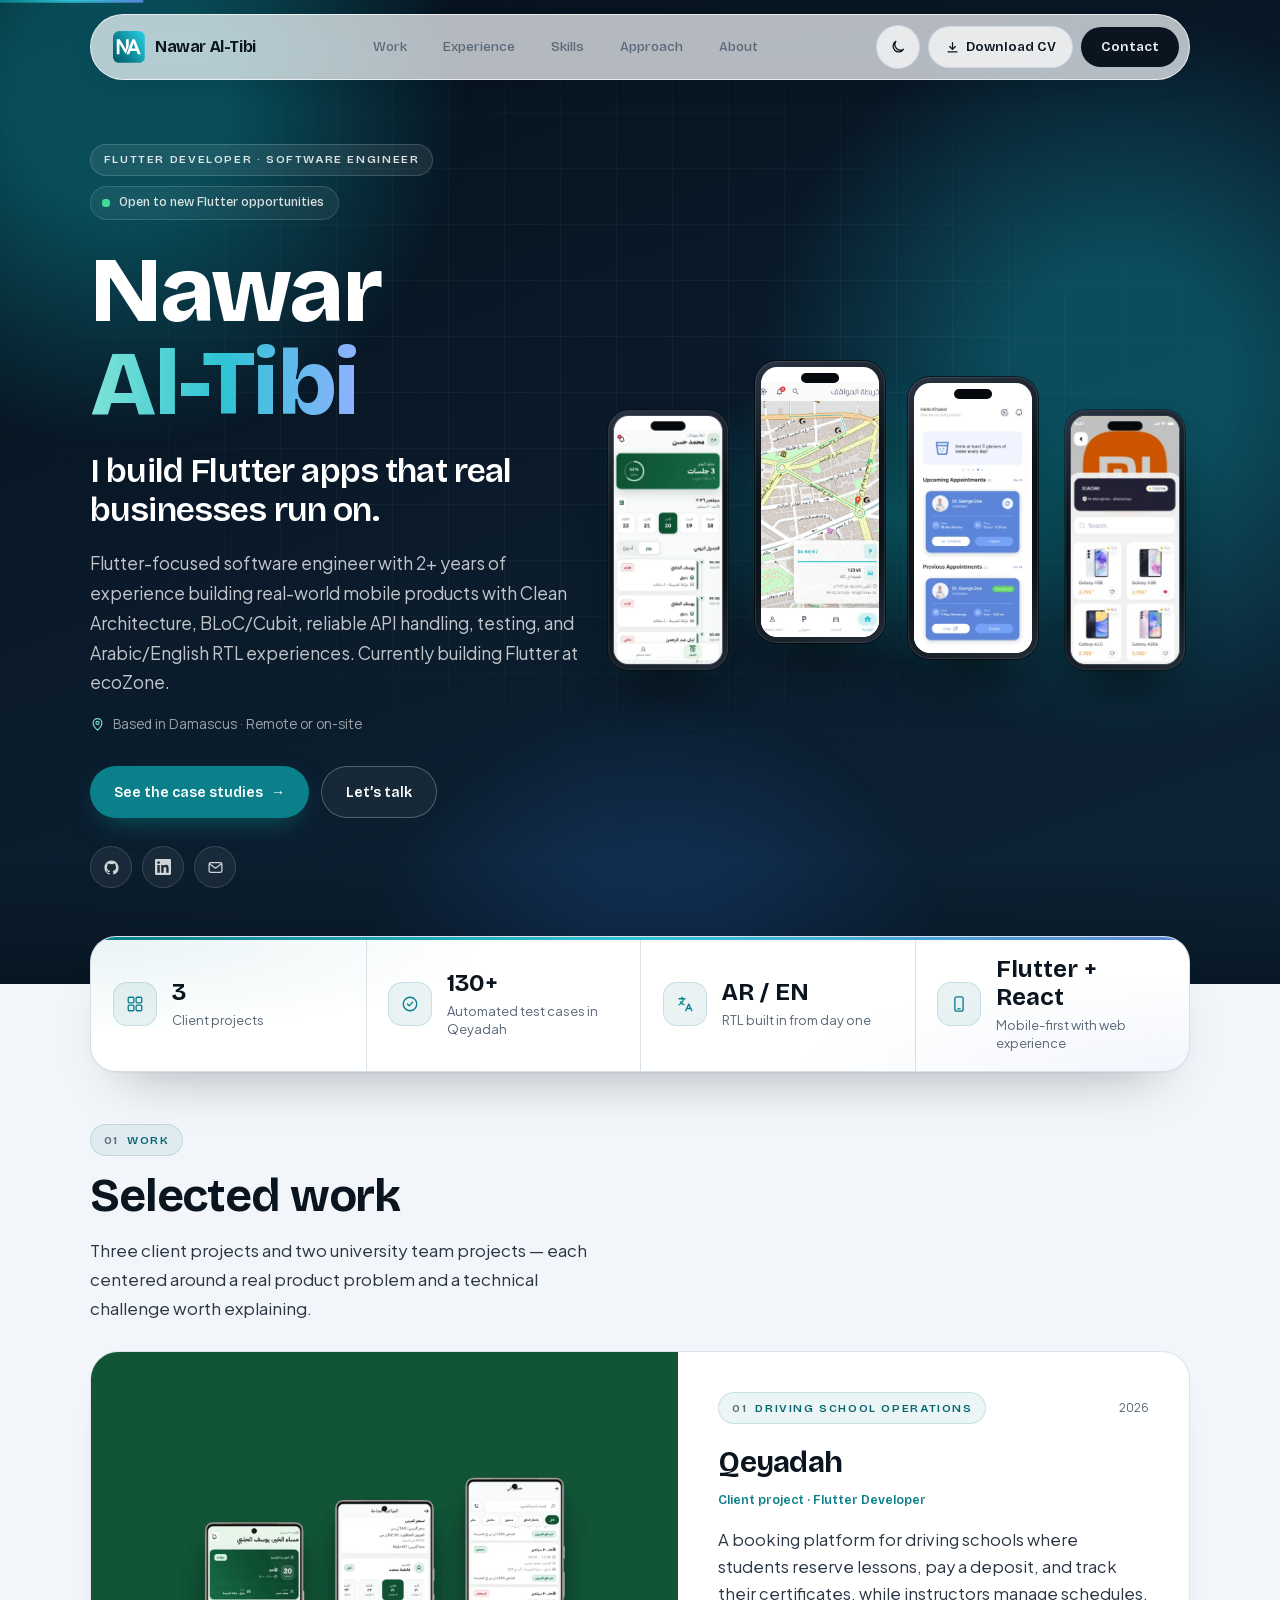
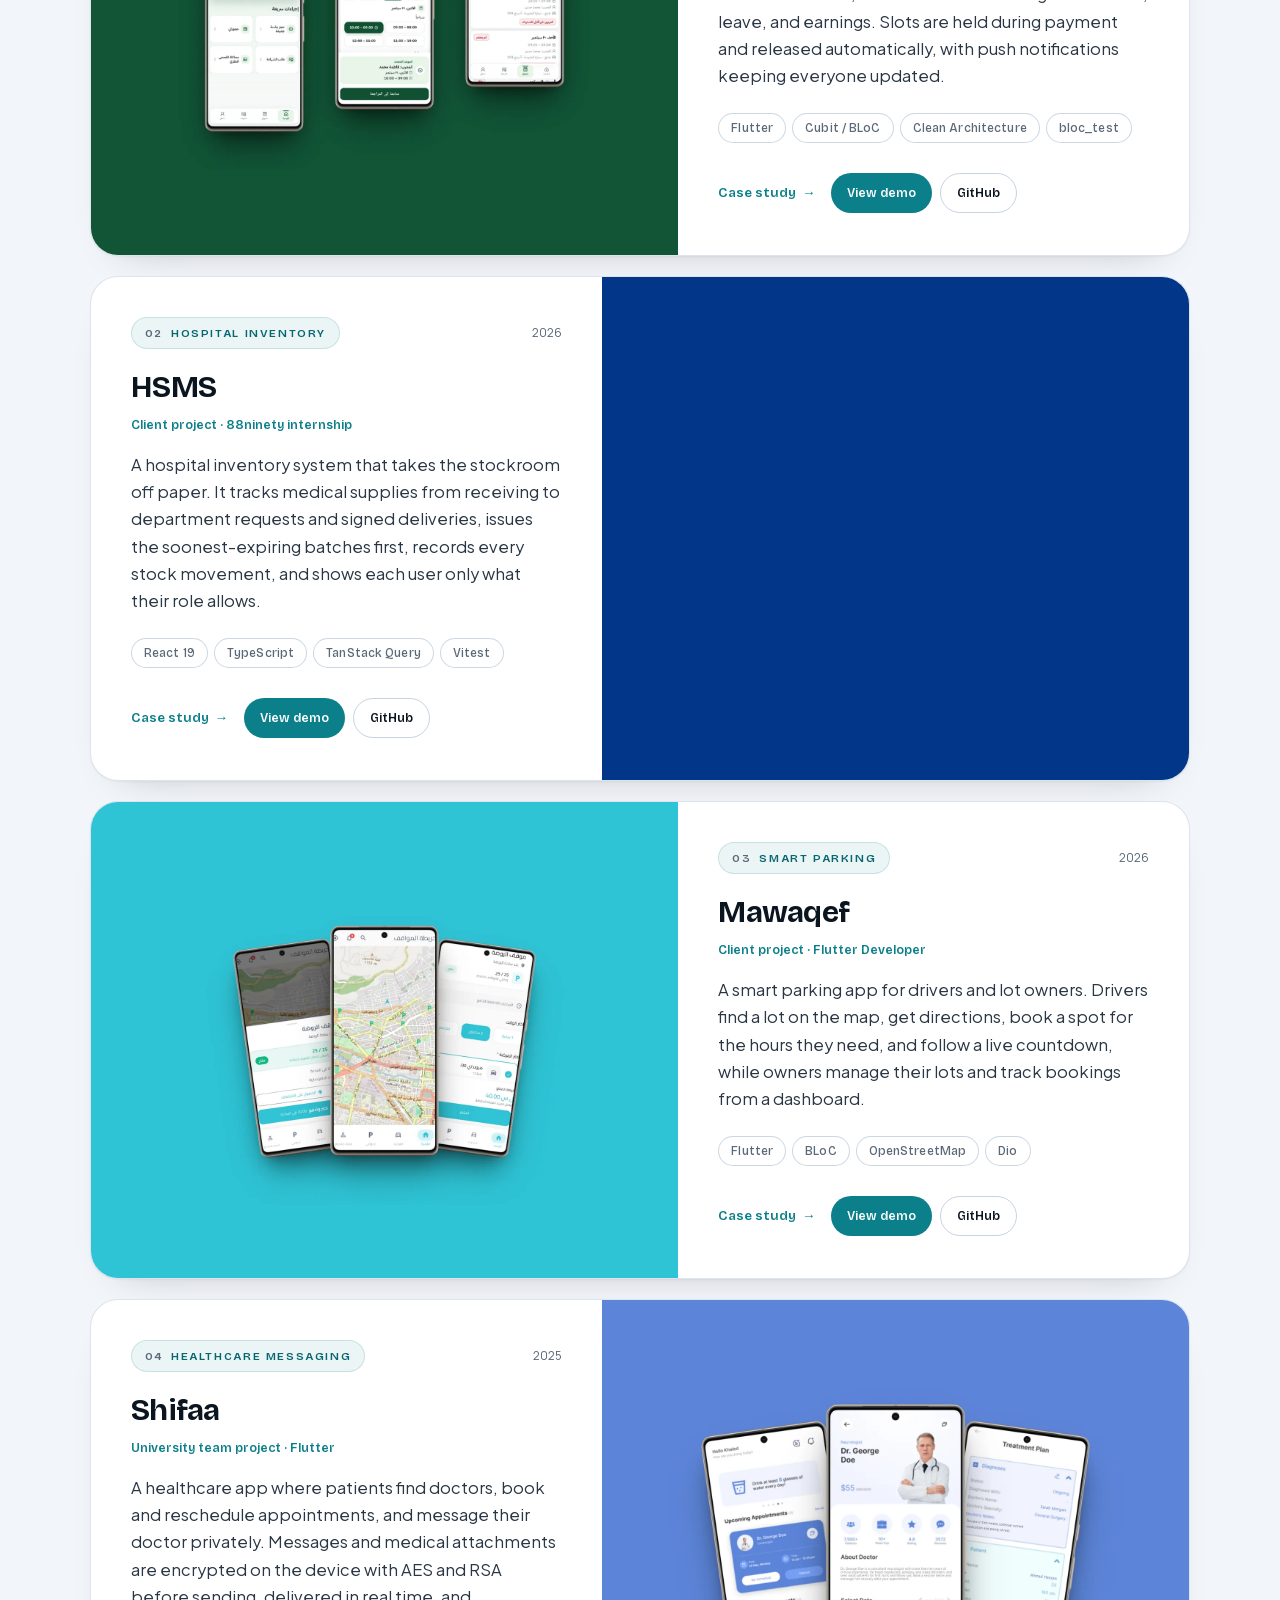
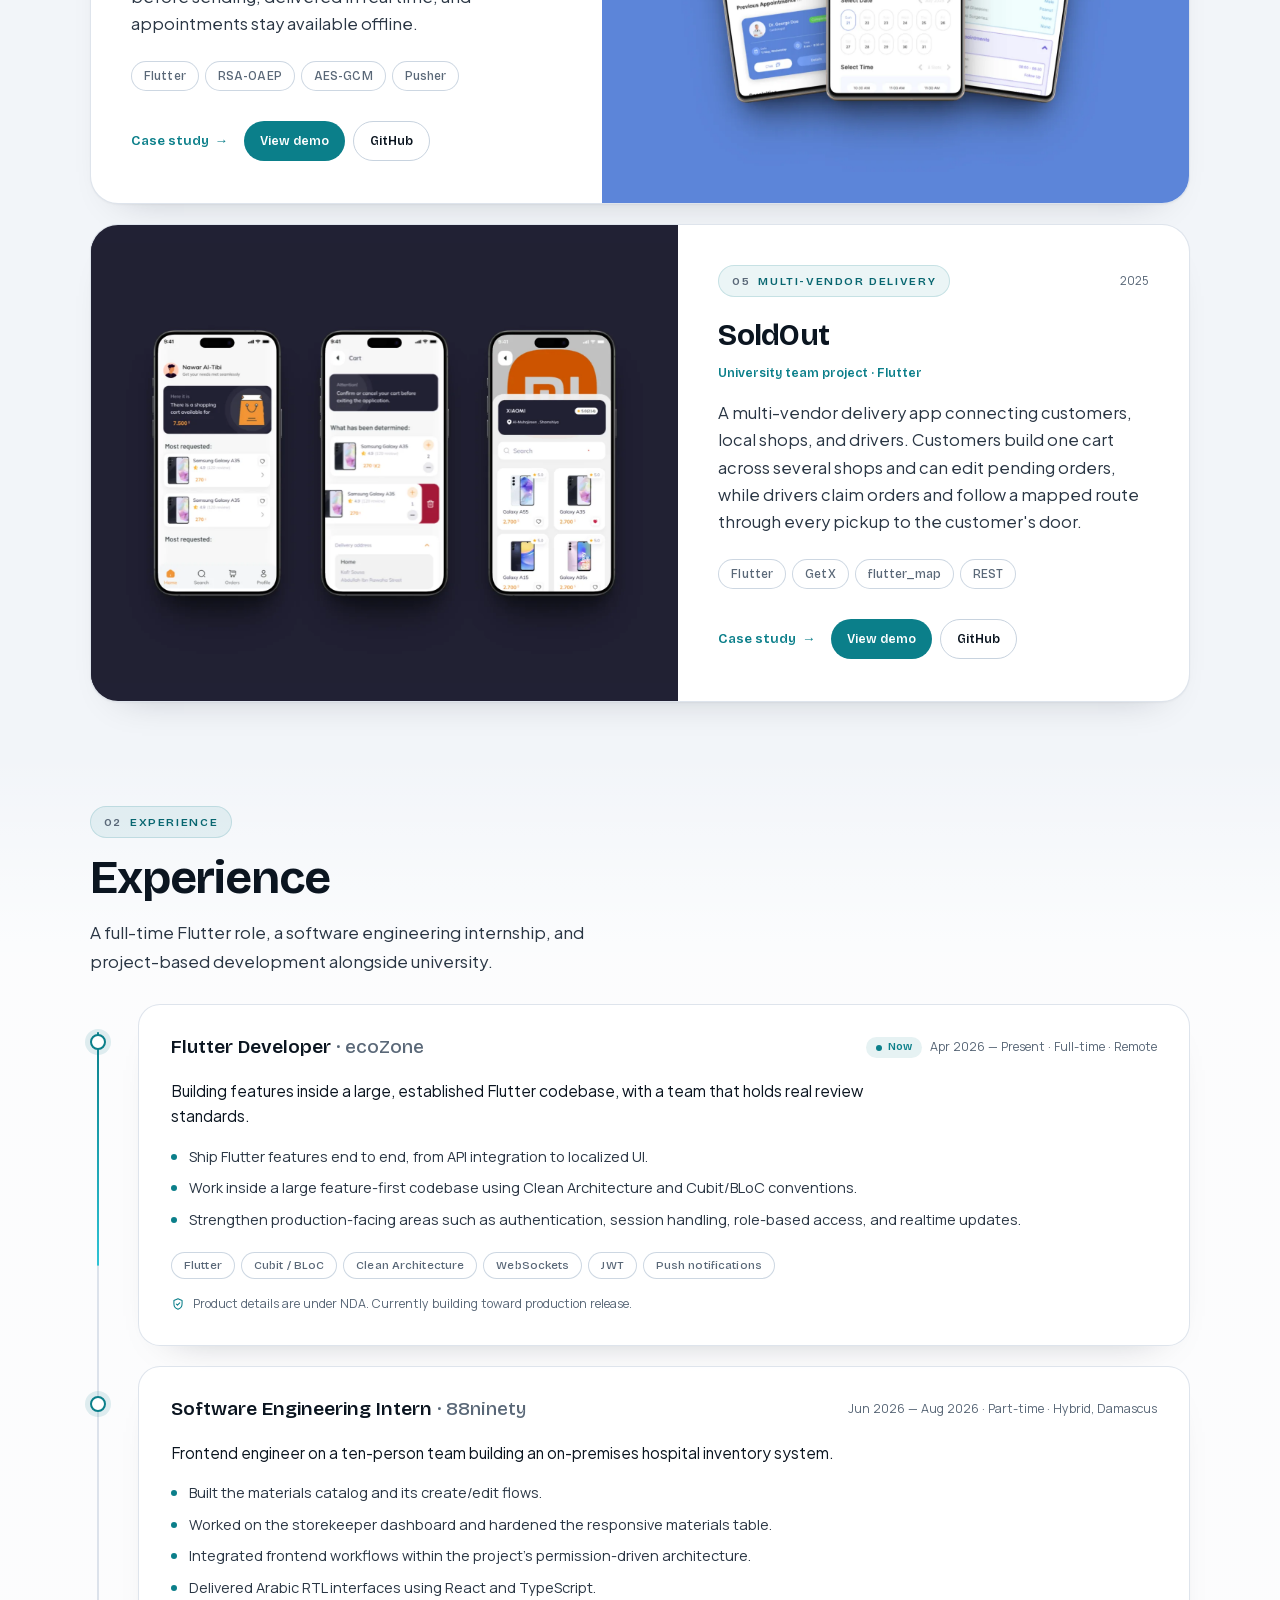
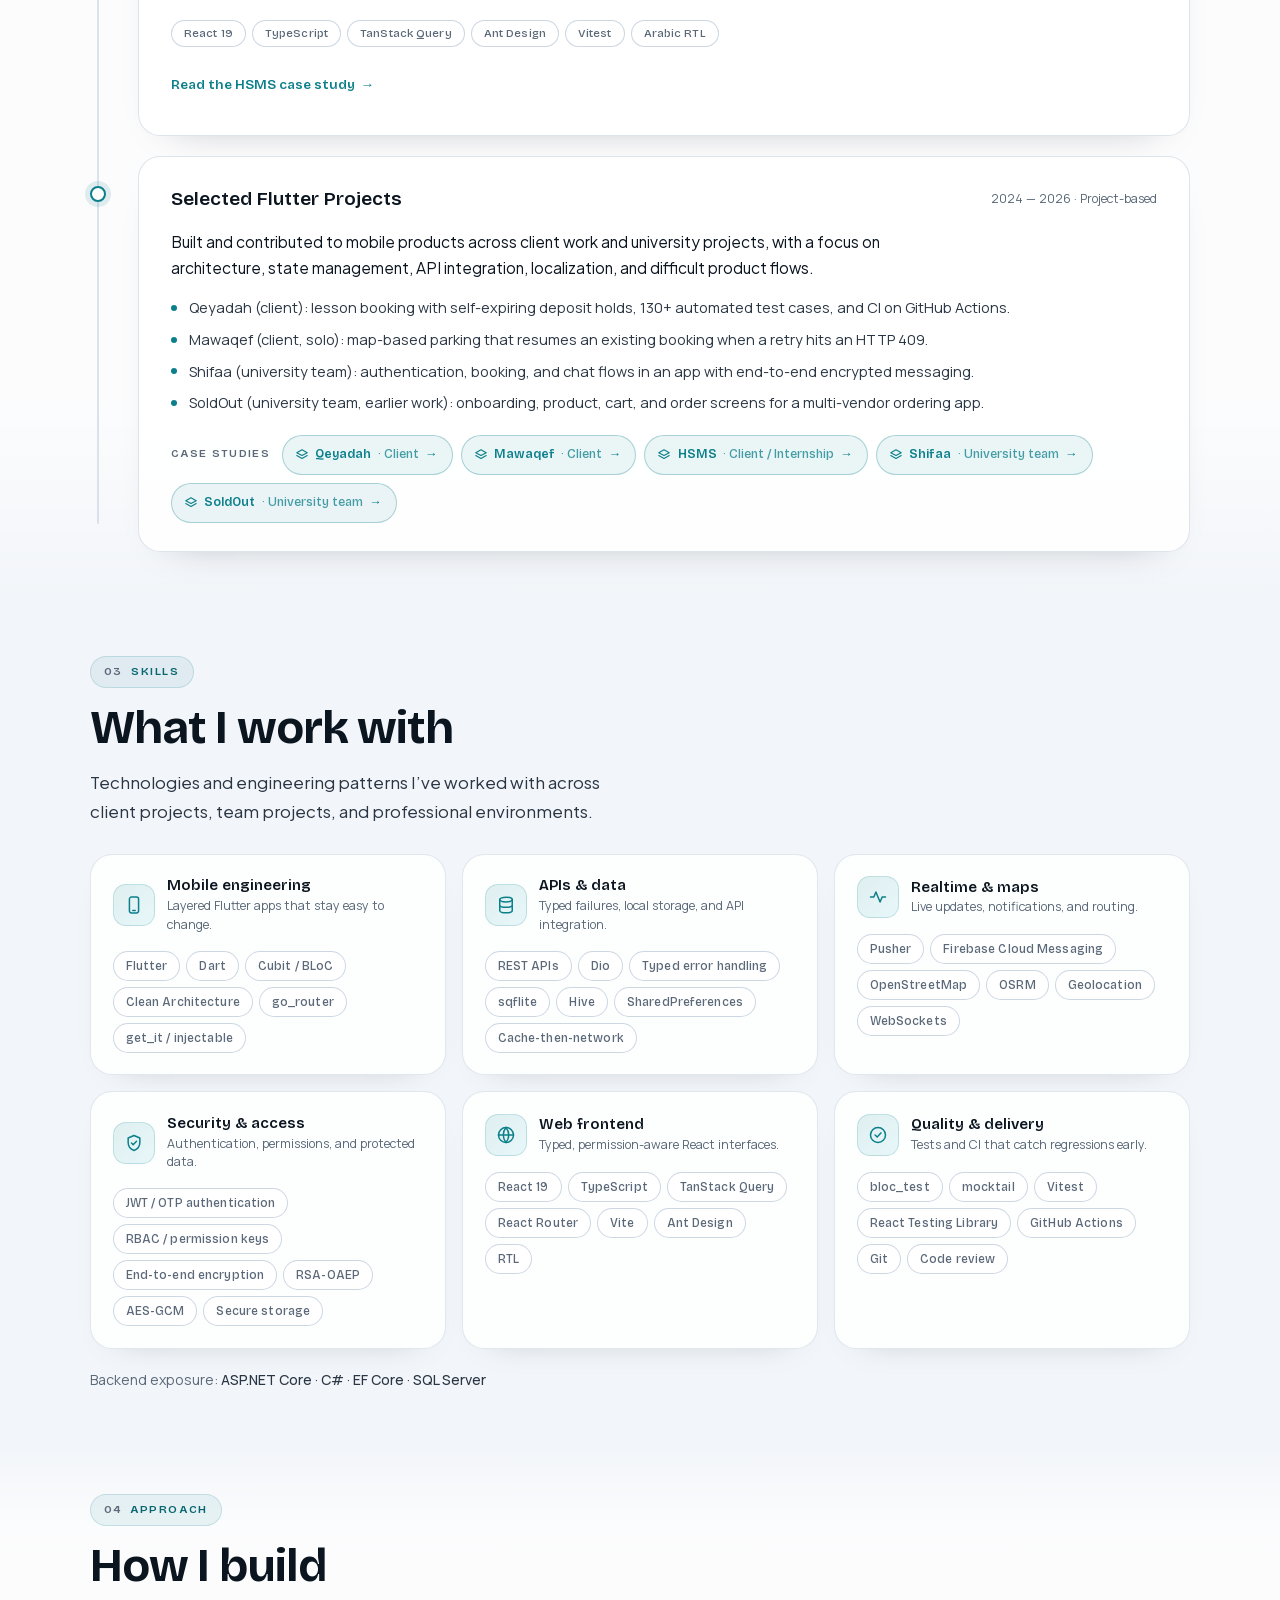
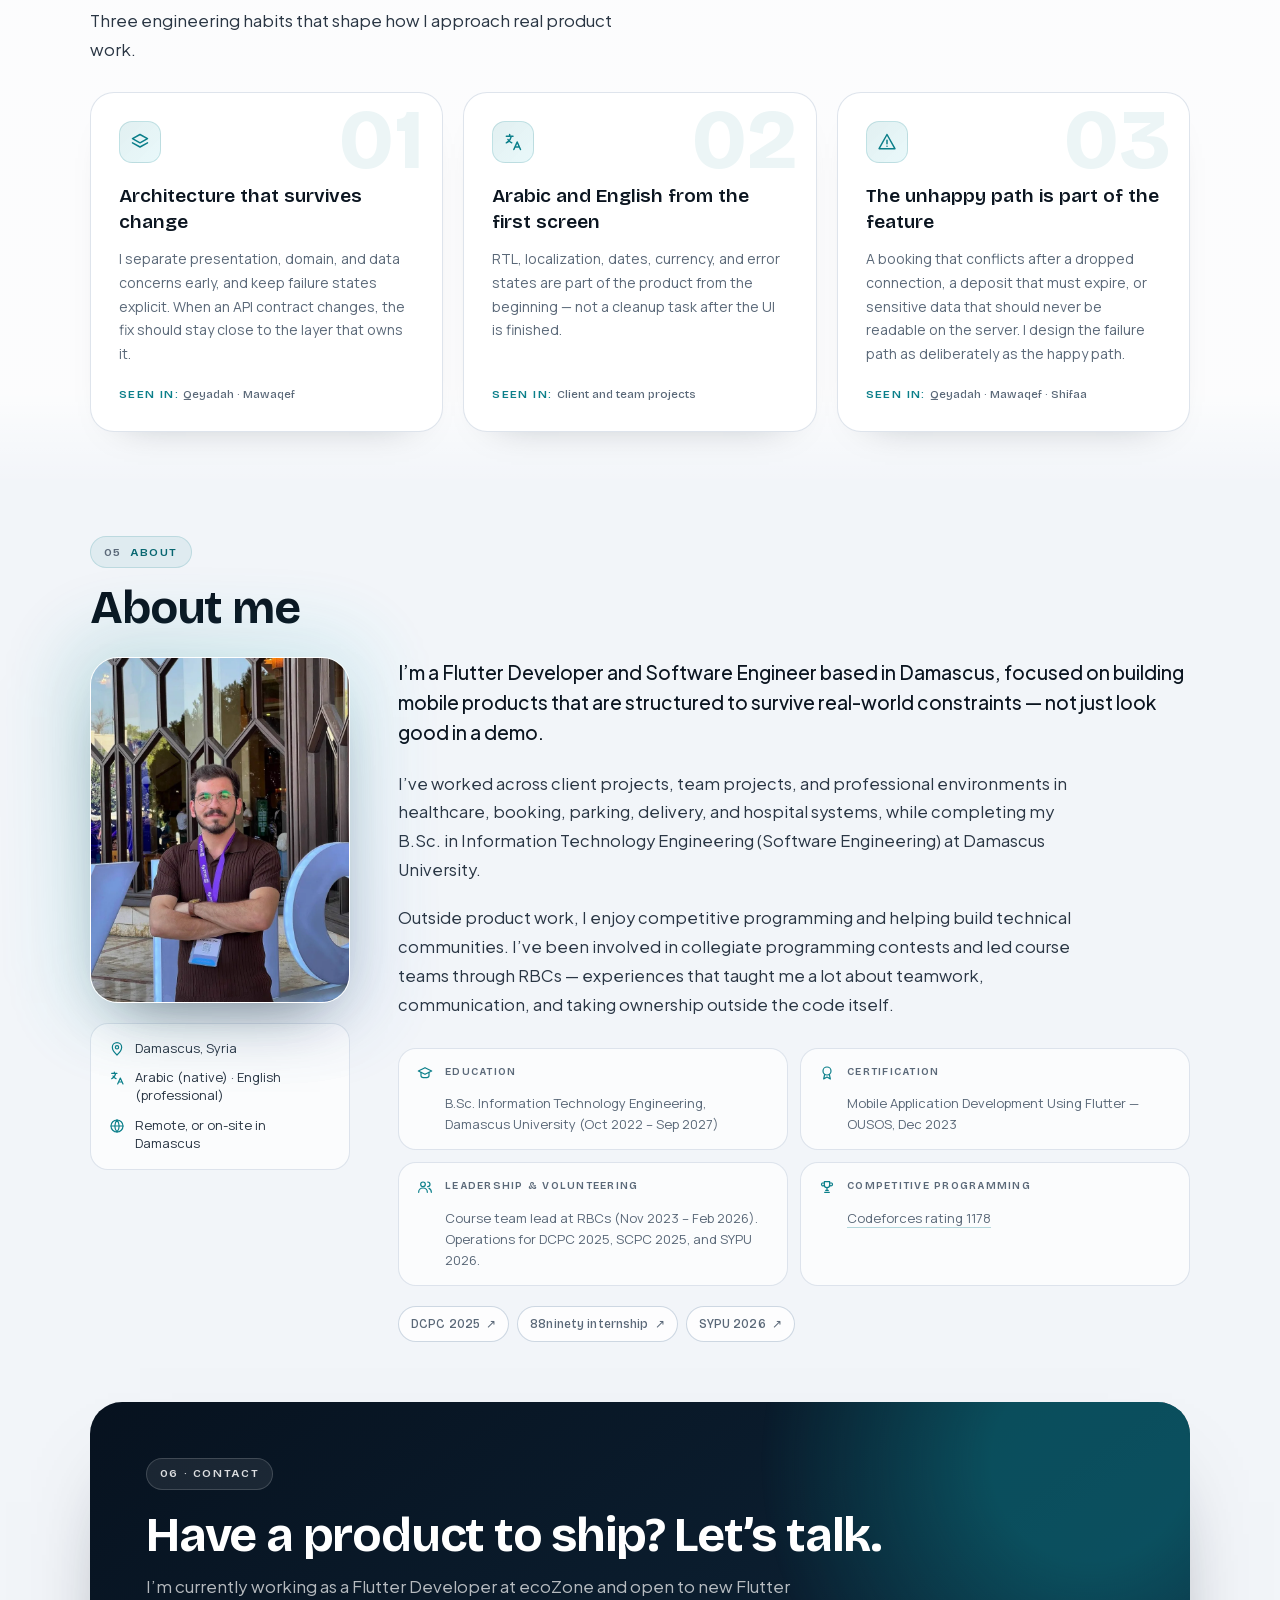
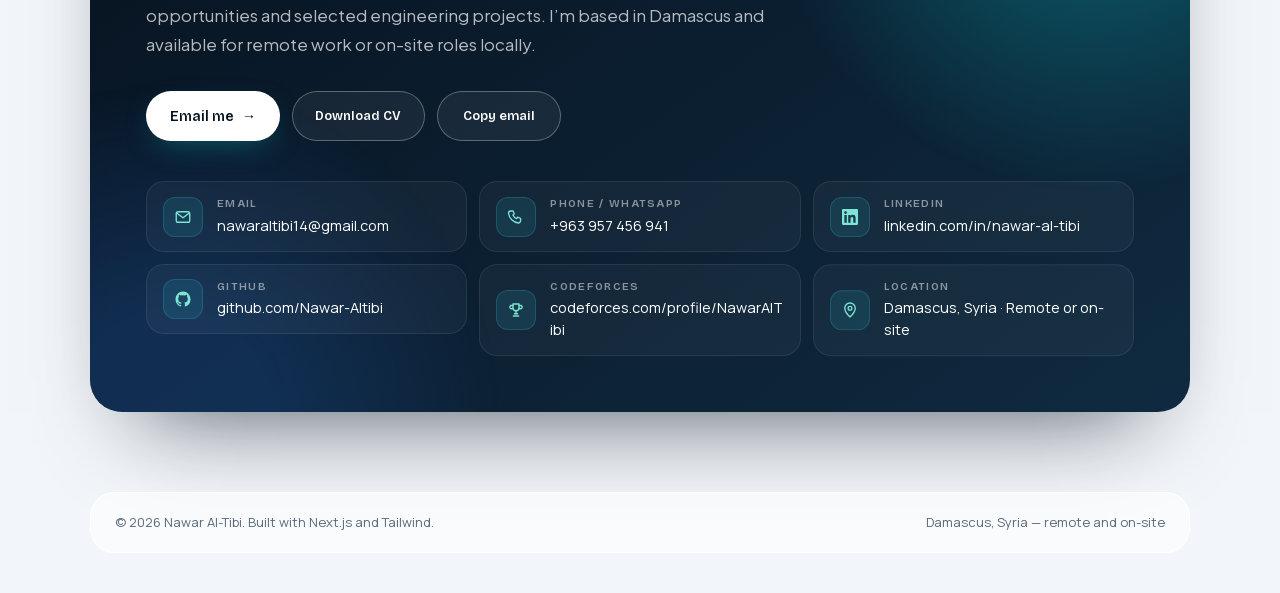
==== commit 48bebd1e: "deploy: update site" ====
--- a/index.html
+++ b/index.html
@@ -1 +1 @@
-<!DOCTYPE html><html lang="en" class="__variable_b51245 __variable_1a5708 __variable_d2dc74"><head><meta charSet="utf-8"/><meta name="viewport" content="width=device-width, initial-scale=1"/><link rel="preload" as="image" href="/logo.png"/><link rel="preload" as="image" href="/images/hero/qeyadah.webp" fetchPriority="high"/><link rel="preload" as="image" href="/images/hero/mawaqef.webp" fetchPriority="high"/><link rel="preload" as="image" href="/images/hero/shifaa.webp" fetchPriority="high"/><link rel="preload" as="image" href="/images/hero/soldout.webp" fetchPriority="high"/><link rel="stylesheet" href="/_next/static/css/55cf3a57bfb56373.css" data-precedence="next"/><link rel="preload" as="script" fetchPriority="low" href="/_next/static/chunks/webpack-ec3eb4295bfee28e.js"/><script src="/_next/static/chunks/fd9d1056-00bb33a35b5f8051.js" async=""></script><script src="/_next/static/chunks/23-bde6ee79b5543bf7.js" async=""></script><script src="/_next/static/chunks/main-app-78b314929792a4a2.js" async=""></script><script src="/_next/static/chunks/960-a6cde1030df9e60b.js" async=""></script><script src="/_next/static/chunks/976-f24f9240e311bf34.js" async=""></script><script src="/_next/static/chunks/app/page-4935413fe0acdbc8.js" async=""></script><script src="/_next/static/chunks/734-d151cb2065d351ca.js" async=""></script><script src="/_next/static/chunks/app/layout-e498e9014260ee80.js" async=""></script><meta name="theme-color" media="(prefers-color-scheme: light)" content="#f3f6fa"/><meta name="theme-color" media="(prefers-color-scheme: dark)" content="#080f17"/><title>Nawar Al-Tibi | Flutter Developer</title><meta name="description" content="Flutter Developer in Damascus with 2+ years of experience building mobile products with Clean Architecture, BLoC/Cubit, testing, and Arabic/English RTL. Currently working at ecoZone and open to new opportunities."/><meta name="author" content="Nawar Al-Tibi"/><meta name="keywords" content="Flutter developer,Flutter developer Damascus,mobile app developer Syria,Clean Architecture Flutter,BLoC Cubit,Arabic RTL Flutter,React TypeScript"/><link rel="canonical" href="https://nawar-altibi.github.io"/><meta property="og:title" content="Nawar Al-Tibi | Flutter Developer"/><meta property="og:description" content="Flutter Developer in Damascus with 2+ years of experience building mobile products with Clean Architecture, BLoC/Cubit, testing, and Arabic/English RTL. Currently working at ecoZone and open to new opportunities."/><meta property="og:url" content="https://nawar-altibi.github.io"/><meta property="og:site_name" content="Nawar Al-Tibi"/><meta property="og:locale" content="en_US"/><meta property="og:image" content="https://nawar-altibi.github.io/og-image.png"/><meta property="og:image:type" content="image/png"/><meta property="og:image:width" content="1200"/><meta property="og:image:height" content="630"/><meta property="og:image:alt" content="Nawar Al-Tibi — Flutter Developer · Software Engineer"/><meta property="og:type" content="website"/><meta name="twitter:card" content="summary_large_image"/><meta name="twitter:title" content="Nawar Al-Tibi | Flutter Developer"/><meta name="twitter:description" content="Flutter Developer in Damascus with 2+ years of experience building mobile products with Clean Architecture, BLoC/Cubit, testing, and Arabic/English RTL. Currently working at ecoZone and open to new opportunities."/><meta name="twitter:image" content="https://nawar-altibi.github.io/og-image.png"/><link rel="icon" href="/favicon.ico" type="image/x-icon" sizes="16x16"/><link rel="icon" href="/icon.png?6d48b8c2577dffcd" type="image/png" sizes="512x512"/><link rel="apple-touch-icon" href="/apple-icon.png?3b875631c731bb97" type="image/png" sizes="180x180"/><script>(function(){try{var t=localStorage.getItem("theme");if(!t){t=window.matchMedia("(prefers-color-scheme: dark)").matches?"dark":"light"}if(t==="dark"){document.documentElement.classList.add("dark")}}catch(e){}})();</script><script type="application/ld+json">{"@context":"https://schema.org","@type":"Person","name":"Nawar Al-Tibi","jobTitle":"Flutter Developer","url":"https://nawar-altibi.github.io","email":"mailto:nawaraltibi14@gmail.com","address":{"@type":"PostalAddress","addressLocality":"Damascus","addressCountry":"SY"},"worksFor":{"@type":"Organization","name":"ecoZone"},"alumniOf":{"@type":"CollegeOrUniversity","name":"Damascus University"},"sameAs":["https://github.com/Nawar-Altibi","https://www.linkedin.com/in/nawar-al-tibi/","https://codeforces.com/profile/NawarAlTibi"]}</script><script src="/_next/static/chunks/polyfills-78c92fac7aa8fdd8.js" noModule=""></script></head><body class="font-body"><a href="#main" class="skip-link">Skip to content</a><div class="scroll-progress" aria-hidden="true" style="transform:scaleX(0)"></div><header class="site-nav"><div class="nav-pill flex items-center justify-between " style="opacity:0;transform:translateY(-24px)"><a aria-label="Nawar Al-Tibi, home" class="font-display font-bold text-[16px] tracking-tight text-fg flex items-center gap-2.5" href="/"><img src="/logo.png" alt="" width="32" height="32" class="w-8 h-8" aria-hidden="true"/><span class="hidden sm:inline">Nawar Al-Tibi</span></a><nav aria-label="Primary" class="hidden lg:flex items-center gap-1 font-display text-[13.5px] font-medium"><a class="relative rounded-full px-4 py-2 transition-colors duration-300 text-fgDim hover:text-fg" href="/#work"><span class="relative">Work</span></a><a class="relative rounded-full px-4 py-2 transition-colors duration-300 text-fgDim hover:text-fg" href="/#experience"><span class="relative">Experience</span></a><a class="relative rounded-full px-4 py-2 transition-colors duration-300 text-fgDim hover:text-fg" href="/#skills"><span class="relative">Skills</span></a><a class="relative rounded-full px-4 py-2 transition-colors duration-300 text-fgDim hover:text-fg" href="/#approach"><span class="relative">Approach</span></a><a class="relative rounded-full px-4 py-2 transition-colors duration-300 text-fgDim hover:text-fg" href="/#about"><span class="relative">About</span></a></nav><div class="flex items-center gap-2"><button type="button" class="theme-toggle " aria-label="Switch to dark mode" title="Switch to dark mode"><svg width="17" height="17" viewBox="0 0 24 24" fill="none" aria-hidden="true" class="theme-icon-sun"><circle cx="12" cy="12" r="4" stroke="currentColor" stroke-width="2"></circle><path d="M12 2v2m0 16v2M4.93 4.93l1.41 1.41m11.32 11.32l1.41 1.41M2 12h2m16 0h2M4.93 19.07l1.41-1.41m11.32-11.32l1.41-1.41" stroke="currentColor" stroke-width="2" stroke-linecap="round"></path></svg><svg width="16" height="16" viewBox="0 0 24 24" fill="none" aria-hidden="true" class="theme-icon-moon"><path d="M20.35 15.35A8.5 8.5 0 018.65 3.65 8.5 8.5 0 1020.35 15.35z" stroke="currentColor" stroke-width="2" stroke-linejoin="round"></path></svg></button><a href="/pdf/Nawar_Al_Tibi_Flutter_CV.pdf" download="Nawar_Al_Tibi_Flutter_CV.pdf" class="hidden sm:inline-flex items-center gap-1.5 font-display text-[13.5px] font-semibold text-fg border border-edge/80 bg-plane1/70 rounded-full px-4 py-2.5 transition-all duration-300 hover:border-brass hover:text-brass hover:-translate-y-0.5"><svg width="15" height="15" viewBox="0 0 24 24" fill="none" aria-hidden="true"><path d="M12 4v11m0 0l-4.5-4.5M12 15l4.5-4.5M5 19h14" stroke="currentColor" stroke-width="2" stroke-linecap="round" stroke-linejoin="round"></path></svg>Download CV</a><a class="hidden min-[400px]:inline-flex font-display text-[13.5px] font-semibold text-paper bg-fg rounded-full px-5 py-2.5 transition-all duration-300 hover:bg-brass hover:-translate-y-0.5" href="/#contact">Contact</a><button type="button" class="lg:hidden grid place-items-center w-11 h-11 rounded-full border border-edge/70 bg-plane1/70 text-fg" aria-label="Open menu" aria-expanded="false" aria-controls="mobile-nav"><svg width="18" height="18" viewBox="0 0 24 24" fill="none" aria-hidden="true"><path stroke="currentColor" stroke-width="2" stroke-linecap="round" d="M4 8H20"></path><path stroke="currentColor" stroke-width="2" stroke-linecap="round" d="M4 16H20"></path></svg></button></div></div></header><main id="main" tabindex="-1"><section class="hero-stage" aria-labelledby="hero-name"><div class="hero-aurora" aria-hidden="true"><span class="blob-a"></span><span class="blob-b"></span><span class="blob-c"></span></div><div class="hero-grid" aria-hidden="true"></div><div class="hero-fade" aria-hidden="true"></div><div class="wrap relative z-10 grid lg:grid-cols-[1fr_1.2fr] gap-10 lg:gap-6 items-center pt-32 pb-20 sm:pt-36 md:pb-24 w-full"><div><div style="opacity:0;transform:translateY(12px)"><div class="flex flex-wrap items-center gap-2.5"><span class="eyebrow eyebrow-light !text-[10.5px] !tracking-[0.1em] sm:!text-[11.5px] sm:!tracking-[0.14em]">Flutter Developer · Software Engineer</span><span class="status-pill"><span class="status-dot" aria-hidden="true"></span>Open to new Flutter opportunities</span></div></div><div style="opacity:0;transform:translateY(24px)"><h1 id="hero-name" class="font-display font-extrabold text-[clamp(44px,8.5vw,92px)] leading-[1.02] tracking-tight text-white mt-6">Nawar<!-- --> <span class="bg-gradient-to-r from-[#7fe3d6] via-[#2ec3d5] to-[#8fb2ff] bg-clip-text text-transparent whitespace-nowrap">Al-Tibi</span></h1></div><div style="opacity:0;transform:translateY(24px)"><p class="font-display font-semibold text-[clamp(22px,3.2vw,34px)] leading-[1.15] tracking-tight text-white mt-5 max-w-[20ch]">I build Flutter apps that real businesses run on.</p></div><div style="opacity:0;transform:translateY(24px)"><p class="font-text text-[16.5px] sm:text-[17.5px] leading-[1.7] text-white/75 max-w-[48ch] mt-5">Flutter-focused software engineer with 2+ years of experience building real-world mobile products with Clean Architecture, BLoC/Cubit, reliable API handling, testing, and Arabic/English RTL experiences. Currently building Flutter at ecoZone.</p><p class="flex items-center gap-2 font-body text-[13.5px] text-white/60 mt-4"><svg width="15" height="15" viewBox="0 0 24 24" fill="none" stroke="currentColor" stroke-width="1.8" stroke-linecap="round" stroke-linejoin="round" aria-hidden="true" class="text-[#7fe3d6]"><path d="M12 21s7-6.2 7-11.5A7 7 0 0 0 5 9.5C5 14.8 12 21 12 21Z"></path><circle cx="12" cy="9.5" r="2.5"></circle></svg>Based in Damascus · Remote or on-site</p></div><div style="opacity:0;transform:translateY(24px)"><div class="flex flex-wrap gap-3 mt-8"><a href="#work" class="btn-primary">See the case studies<!-- --> <span class="btn-arrow" aria-hidden="true">→</span></a><a href="#contact" class="btn-ghost !border-white/25 !text-white !bg-white/5 backdrop-blur hover:!border-white/70 hover:!bg-white/10">Let’s talk</a></div></div><div style="opacity:0;transform:translateY(24px)"><div class="flex items-center gap-2.5 mt-7"><a href="https://github.com/Nawar-Altibi" aria-label="GitHub" title="GitHub" class="social-link" target="_blank" rel="noreferrer"><svg width="17" height="17" viewBox="0 0 24 24" fill="currentColor" stroke="none" stroke-width="1.8" stroke-linecap="round" stroke-linejoin="round" aria-hidden="true" class=""><path d="M12 2C6.48 2 2 6.58 2 12.23c0 4.52 2.87 8.35 6.84 9.7.5.1.68-.22.68-.49 0-.24-.01-.87-.01-1.71-2.78.62-3.37-1.37-3.37-1.37-.46-1.18-1.11-1.5-1.11-1.5-.91-.64.07-.62.07-.62 1 .07 1.53 1.06 1.53 1.06.89 1.57 2.34 1.12 2.91.85.09-.66.35-1.12.63-1.37-2.22-.26-4.56-1.14-4.56-5.07 0-1.12.39-2.04 1.03-2.76-.1-.26-.45-1.3.1-2.7 0 0 .84-.28 2.75 1.05a9.3 9.3 0 0 1 5 0c1.91-1.33 2.75-1.05 2.75-1.05.55 1.4.2 2.44.1 2.7.64.72 1.03 1.64 1.03 2.76 0 3.94-2.34 4.81-4.57 5.06.36.32.68.94.68 1.9 0 1.37-.01 2.47-.01 2.81 0 .27.18.6.69.49A10.1 10.1 0 0 0 22 12.23C22 6.58 17.52 2 12 2Z"></path></svg></a><a href="https://www.linkedin.com/in/nawar-al-tibi/" aria-label="LinkedIn" title="LinkedIn" class="social-link" target="_blank" rel="noreferrer"><svg width="16" height="16" viewBox="0 0 24 24" fill="currentColor" stroke="none" stroke-width="1.8" stroke-linecap="round" stroke-linejoin="round" aria-hidden="true" class=""><path d="M20.45 20.45h-3.56v-5.57c0-1.33-.02-3.04-1.85-3.04-1.85 0-2.14 1.45-2.14 2.94v5.67H9.34V9h3.42v1.56h.05c.48-.9 1.64-1.85 3.37-1.85 3.6 0 4.27 2.37 4.27 5.46v6.28ZM5.34 7.43a2.06 2.06 0 1 1 0-4.13 2.06 2.06 0 0 1 0 4.13ZM7.12 20.45H3.56V9h3.56v11.45ZM22.22 0H1.77C.79 0 0 .77 0 1.73v20.54C0 23.23.79 24 1.77 24h20.45c.98 0 1.78-.77 1.78-1.73V1.73C24 .77 23.2 0 22.22 0Z"></path></svg></a><a href="mailto:nawaraltibi14@gmail.com" aria-label="Email" title="Email" class="social-link"><svg width="17" height="17" viewBox="0 0 24 24" fill="none" stroke="currentColor" stroke-width="1.8" stroke-linecap="round" stroke-linejoin="round" aria-hidden="true" class=""><rect x="3" y="5" width="18" height="14" rx="2.5"></rect><path d="m4 7 8 6 8-6"></path></svg></a></div></div></div><div class="hero-card-wrap" style="opacity:0;transform:translateY(40px)"><div class="hero-card-glow" aria-hidden="true"></div><a class="hero-phones-stage" aria-label="Selected work" tabindex="-1" href="#work"><div class="hero-phones" style="transform:none"><div class="hero-phone"><div class="hero-phone-parallax" style="opacity:0;transform:scale(0.88)"><div class="hero-phone-float"><div class="phone-frame"><div class="phone-screen with-status-bar"><span class="phone-island" aria-hidden="true"></span><img src="/images/hero/qeyadah.webp" alt="Qeyadah instructor schedule" width="400" height="818" fetchPriority="high" decoding="async" draggable="false"/></div></div></div></div></div><div class="hero-phone"><div class="hero-phone-parallax" style="opacity:0;transform:scale(0.88)"><div class="hero-phone-float"><div class="phone-frame"><div class="phone-screen with-status-bar"><span class="phone-island" aria-hidden="true"></span><img src="/images/hero/mawaqef.webp" alt="Mawaqef parking map with a live booking timer" width="400" height="784" fetchPriority="high" decoding="async" draggable="false"/></div></div></div></div></div><div class="hero-phone"><div class="hero-phone-parallax" style="opacity:0;transform:scale(0.88)"><div class="hero-phone-float"><div class="phone-frame"><div class="phone-screen with-status-bar"><span class="phone-island" aria-hidden="true"></span><img src="/images/hero/shifaa.webp" alt="Shifaa patient home with upcoming appointments" width="258" height="780" fetchPriority="high" decoding="async" draggable="false"/></div></div></div></div></div><div class="hero-phone"><div class="hero-phone-parallax" style="opacity:0;transform:scale(0.88)"><div class="hero-phone-float"><div class="phone-frame"><div class="phone-screen "><span class="phone-island" aria-hidden="true"></span><img src="/images/hero/soldout.webp" alt="SoldOut market page with products" width="213" height="474" fetchPriority="high" decoding="async" draggable="false"/></div></div></div></div></div></div></a></div></div></section><section class="wrap relative z-10 -mt-10 sm:-mt-12" aria-label="Highlights"><div class="stats-card grid grid-cols-2 lg:grid-cols-4"><div class="stat" style="opacity:0;transform:translateY(20px)"><span class="stat-icon" aria-hidden="true"><svg width="18" height="18" viewBox="0 0 24 24" fill="none" stroke="currentColor" stroke-width="1.8" stroke-linecap="round" stroke-linejoin="round" aria-hidden="true" class=""><rect x="3" y="3" width="7.5" height="7.5" rx="1.5"></rect><rect x="13.5" y="3" width="7.5" height="7.5" rx="1.5"></rect><rect x="3" y="13.5" width="7.5" height="7.5" rx="1.5"></rect><rect x="13.5" y="13.5" width="7.5" height="7.5" rx="1.5"></rect></svg></span><div class="min-w-0"><p class="stat-value"><span>0</span></p><p class="stat-label">Client projects</p></div></div><div class="stat" style="opacity:0;transform:translateY(20px)"><span class="stat-icon" aria-hidden="true"><svg width="18" height="18" viewBox="0 0 24 24" fill="none" stroke="currentColor" stroke-width="1.8" stroke-linecap="round" stroke-linejoin="round" aria-hidden="true" class=""><circle cx="12" cy="12" r="9"></circle><path d="m8.5 12 2.5 2.5 4.5-5"></path></svg></span><div class="min-w-0"><p class="stat-value"><span>0</span>+</p><p class="stat-label">Automated test cases in Qeyadah</p></div></div><div class="stat" style="opacity:0;transform:translateY(20px)"><span class="stat-icon" aria-hidden="true"><svg width="18" height="18" viewBox="0 0 24 24" fill="none" stroke="currentColor" stroke-width="1.8" stroke-linecap="round" stroke-linejoin="round" aria-hidden="true" class=""><path d="M4 5h8M8 3v2M10 5c-.6 3.6-2.8 6.4-6 8M6 9c1 1.8 2.6 3.2 4.5 4"></path><path d="m13 21 4-9 4 9M14.5 18h5"></path></svg></span><div class="min-w-0"><p class="stat-value">AR / EN</p><p class="stat-label">RTL built in from day one</p></div></div><div class="stat" style="opacity:0;transform:translateY(20px)"><span class="stat-icon" aria-hidden="true"><svg width="18" height="18" viewBox="0 0 24 24" fill="none" stroke="currentColor" stroke-width="1.8" stroke-linecap="round" stroke-linejoin="round" aria-hidden="true" class=""><rect x="6.5" y="2.5" width="11" height="19" rx="2.5"></rect><path d="M10.5 18.5h3"></path></svg></span><div class="min-w-0"><p class="stat-value">Flutter + React</p><p class="stat-label">Mobile-first with web experience</p></div></div></div></section><section id="work" class="wrap section"><div class="mb-7 max-w-[58ch]" style="opacity:0;transform:translateY(24px)"><span class="eyebrow"><span class="text-fgDim">01</span>Work</span><h2 class="font-display font-bold text-[clamp(30px,4.4vw,46px)] tracking-tight text-fg mt-4 leading-[1.05]">Selected work</h2><p class="font-text text-[17px] leading-[1.7] text-fgFaint mt-4">Three client projects and two university team projects — each centered around a real product problem and a technical challenge worth explaining.</p></div><div class="space-y-5"><div style="opacity:0;transform:translateY(40px)"><article class="project-band group/card "><a class="project-band-media" style="background-color:#115436" aria-label="Qeyadah case study" tabindex="-1" href="/work/qeyadah"><img src="/images/mocks/qeyadah-hero.webp" alt="Qeyadah app screens" loading="lazy" decoding="async"/></a><div class="p-7 sm:p-10 flex flex-col justify-center"><div class="flex items-center justify-between gap-3 mb-4"><span class="eyebrow"><span class="text-fgDim">01</span>Driving school operations</span><span class="font-body text-[12px] text-fgDim">2026</span></div><a class="group" href="/work/qeyadah"><h3 class="font-display font-bold text-[30px] tracking-tight text-fg group-hover:text-brass transition-colors duration-300">Qeyadah</h3><p class="font-display text-[12.5px] font-semibold text-brass mt-1.5">Client project · Flutter Developer</p><p class="font-text text-[16.5px] leading-[1.65] text-fgFaint mt-4 max-w-[42ch]">A booking platform for driving schools where students reserve lessons, pay a deposit, and track their certificates, while instructors manage schedules, leave, and earnings. Slots are held during payment and released automatically, with push notifications keeping everyone updated.</p></a><div class="flex flex-wrap gap-1.5 mt-6"><span class="chip">Flutter</span><span class="chip">Cubit / BLoC</span><span class="chip">Clean Architecture</span><span class="chip">bloc_test</span></div><div class="mt-7 flex flex-wrap items-center gap-4"><a class="arrow-link min-h-[44px]" href="/work/qeyadah">Case study <span aria-hidden="true">→</span></a><div class="flex flex-wrap gap-2"><a href="https://drive.google.com/drive/folders/1tnw-dmNj86ASDUnXP6s0VGAtSV2TkeCL" target="_blank" rel="noreferrer" class="inline-flex items-center min-h-[40px] font-display text-[12.5px] font-semibold rounded-full px-4 py-2 transition-all duration-300 hover:-translate-y-0.5 bg-brass text-onBrass hover:bg-brassDim hover:shadow-[0_10px_24px_-12px_rgba(11,127,138,0.8)]" aria-label="View Qeyadah demo walkthrough (opens in a new tab)">View demo</a><a href="https://github.com/Nawar-Altibi/Qeyadah-Driving-School-Application" target="_blank" rel="noreferrer" class="inline-flex items-center min-h-[40px] font-display text-[12.5px] font-semibold rounded-full px-4 py-2 transition-all duration-300 hover:-translate-y-0.5 border border-edge text-fg bg-plane1/70 hover:border-brass hover:text-brass" aria-label="Qeyadah on GitHub (opens in a new tab)">GitHub</a></div></div></div></article></div><div style="opacity:0;transform:translateY(40px)"><article class="project-band group/card reverse"><a class="project-band-media" style="background-color:#013688" aria-label="HSMS case study" tabindex="-1" href="/work/hsms"><img src="/images/mocks/hsms-hero.webp" alt="HSMS app screens" loading="lazy" decoding="async"/></a><div class="p-7 sm:p-10 flex flex-col justify-center"><div class="flex items-center justify-between gap-3 mb-4"><span class="eyebrow"><span class="text-fgDim">02</span>Hospital inventory</span><span class="font-body text-[12px] text-fgDim">2026</span></div><a class="group" href="/work/hsms"><h3 class="font-display font-bold text-[30px] tracking-tight text-fg group-hover:text-brass transition-colors duration-300">HSMS</h3><p class="font-display text-[12.5px] font-semibold text-brass mt-1.5">Client project · 88ninety internship</p><p class="font-text text-[16.5px] leading-[1.65] text-fgFaint mt-4 max-w-[42ch]">A hospital inventory system that takes the stockroom off paper. It tracks medical supplies from receiving to department requests and signed deliveries, issues the soonest-expiring batches first, records every stock movement, and shows each user only what their role allows.</p></a><div class="flex flex-wrap gap-1.5 mt-6"><span class="chip">React 19</span><span class="chip">TypeScript</span><span class="chip">TanStack Query</span><span class="chip">Vitest</span></div><div class="mt-7 flex flex-wrap items-center gap-4"><a class="arrow-link min-h-[44px]" href="/work/hsms">Case study <span aria-hidden="true">→</span></a><div class="flex flex-wrap gap-2"><a href="https://drive.google.com/drive/folders/1Xagwfhb1Z1GppspbUyRhEe76Lpg1VwCE" target="_blank" rel="noreferrer" class="inline-flex items-center min-h-[40px] font-display text-[12.5px] font-semibold rounded-full px-4 py-2 transition-all duration-300 hover:-translate-y-0.5 bg-brass text-onBrass hover:bg-brassDim hover:shadow-[0_10px_24px_-12px_rgba(11,127,138,0.8)]" aria-label="View HSMS demo walkthrough (opens in a new tab)">View demo</a><a href="https://github.com/Nawar-Altibi/Hospital-Storage-Management" target="_blank" rel="noreferrer" class="inline-flex items-center min-h-[40px] font-display text-[12.5px] font-semibold rounded-full px-4 py-2 transition-all duration-300 hover:-translate-y-0.5 border border-edge text-fg bg-plane1/70 hover:border-brass hover:text-brass" aria-label="HSMS on GitHub (opens in a new tab)">GitHub</a></div></div></div></article></div><div style="opacity:0;transform:translateY(40px)"><article class="project-band group/card "><a class="project-band-media" style="background-color:#2EC3D5" aria-label="Mawaqef case study" tabindex="-1" href="/work/mawaqef"><img src="/images/mocks/mawaqef-hero.webp" alt="Mawaqef app screens" loading="lazy" decoding="async"/></a><div class="p-7 sm:p-10 flex flex-col justify-center"><div class="flex items-center justify-between gap-3 mb-4"><span class="eyebrow"><span class="text-fgDim">03</span>Smart parking</span><span class="font-body text-[12px] text-fgDim">2026</span></div><a class="group" href="/work/mawaqef"><h3 class="font-display font-bold text-[30px] tracking-tight text-fg group-hover:text-brass transition-colors duration-300">Mawaqef</h3><p class="font-display text-[12.5px] font-semibold text-brass mt-1.5">Client project · Flutter Developer</p><p class="font-text text-[16.5px] leading-[1.65] text-fgFaint mt-4 max-w-[42ch]">A smart parking app for drivers and lot owners. Drivers find a lot on the map, get directions, book a spot for the hours they need, and follow a live countdown, while owners manage their lots and track bookings from a dashboard.</p></a><div class="flex flex-wrap gap-1.5 mt-6"><span class="chip">Flutter</span><span class="chip">BLoC</span><span class="chip">OpenStreetMap</span><span class="chip">Dio</span></div><div class="mt-7 flex flex-wrap items-center gap-4"><a class="arrow-link min-h-[44px]" href="/work/mawaqef">Case study <span aria-hidden="true">→</span></a><div class="flex flex-wrap gap-2"><a href="https://drive.google.com/drive/folders/1Dh8FVGhq5LwQpEa1cxFhj-DUXJ6mgRhP" target="_blank" rel="noreferrer" class="inline-flex items-center min-h-[40px] font-display text-[12.5px] font-semibold rounded-full px-4 py-2 transition-all duration-300 hover:-translate-y-0.5 bg-brass text-onBrass hover:bg-brassDim hover:shadow-[0_10px_24px_-12px_rgba(11,127,138,0.8)]" aria-label="View Mawaqef demo walkthrough (opens in a new tab)">View demo</a><a href="https://github.com/Nawar-Altibi/Mawaqef" target="_blank" rel="noreferrer" class="inline-flex items-center min-h-[40px] font-display text-[12.5px] font-semibold rounded-full px-4 py-2 transition-all duration-300 hover:-translate-y-0.5 border border-edge text-fg bg-plane1/70 hover:border-brass hover:text-brass" aria-label="Mawaqef on GitHub (opens in a new tab)">GitHub</a></div></div></div></article></div><div style="opacity:0;transform:translateY(40px)"><article class="project-band group/card reverse"><a class="project-band-media" style="background-color:#5C85D9" aria-label="Shifaa case study" tabindex="-1" href="/work/shifaa"><img src="/images/mocks/shifaa-hero.webp" alt="Shifaa app screens" loading="lazy" decoding="async"/></a><div class="p-7 sm:p-10 flex flex-col justify-center"><div class="flex items-center justify-between gap-3 mb-4"><span class="eyebrow"><span class="text-fgDim">04</span>Healthcare messaging</span><span class="font-body text-[12px] text-fgDim">2025</span></div><a class="group" href="/work/shifaa"><h3 class="font-display font-bold text-[30px] tracking-tight text-fg group-hover:text-brass transition-colors duration-300">Shifaa</h3><p class="font-display text-[12.5px] font-semibold text-brass mt-1.5">University team project · Flutter</p><p class="font-text text-[16.5px] leading-[1.65] text-fgFaint mt-4 max-w-[42ch]">A healthcare app where patients find doctors, book and reschedule appointments, and message their doctor privately. Messages and medical attachments are encrypted on the device with AES and RSA before sending, delivered in real time, and appointments stay available offline.</p></a><div class="flex flex-wrap gap-1.5 mt-6"><span class="chip">Flutter</span><span class="chip">RSA-OAEP</span><span class="chip">AES-GCM</span><span class="chip">Pusher</span></div><div class="mt-7 flex flex-wrap items-center gap-4"><a class="arrow-link min-h-[44px]" href="/work/shifaa">Case study <span aria-hidden="true">→</span></a><div class="flex flex-wrap gap-2"><a href="https://drive.google.com/drive/folders/1Gfv_WbQZsoUSJHVGArGnASADTvwyVOrY" target="_blank" rel="noreferrer" class="inline-flex items-center min-h-[40px] font-display text-[12.5px] font-semibold rounded-full px-4 py-2 transition-all duration-300 hover:-translate-y-0.5 bg-brass text-onBrass hover:bg-brassDim hover:shadow-[0_10px_24px_-12px_rgba(11,127,138,0.8)]" aria-label="View Shifaa demo walkthrough (opens in a new tab)">View demo</a><a href="https://github.com/Nawar-Altibi/Shifaa" target="_blank" rel="noreferrer" class="inline-flex items-center min-h-[40px] font-display text-[12.5px] font-semibold rounded-full px-4 py-2 transition-all duration-300 hover:-translate-y-0.5 border border-edge text-fg bg-plane1/70 hover:border-brass hover:text-brass" aria-label="Shifaa on GitHub (opens in a new tab)">GitHub</a></div></div></div></article></div><div style="opacity:0;transform:translateY(40px)"><article class="project-band group/card "><a class="project-band-media" style="background-color:#212134" aria-label="SoldOut case study" tabindex="-1" href="/work/soldout"><img src="/images/mocks/soldout-hero.webp" alt="SoldOut app screens" loading="lazy" decoding="async"/></a><div class="p-7 sm:p-10 flex flex-col justify-center"><div class="flex items-center justify-between gap-3 mb-4"><span class="eyebrow"><span class="text-fgDim">05</span>Multi-vendor delivery</span><span class="font-body text-[12px] text-fgDim">2025</span></div><a class="group" href="/work/soldout"><h3 class="font-display font-bold text-[30px] tracking-tight text-fg group-hover:text-brass transition-colors duration-300">SoldOut</h3><p class="font-display text-[12.5px] font-semibold text-brass mt-1.5">University team project · Flutter</p><p class="font-text text-[16.5px] leading-[1.65] text-fgFaint mt-4 max-w-[42ch]">A multi-vendor delivery app connecting customers, local shops, and drivers. Customers build one cart across several shops and can edit pending orders, while drivers claim orders and follow a mapped route through every pickup to the customer&#x27;s door.</p></a><div class="flex flex-wrap gap-1.5 mt-6"><span class="chip">Flutter</span><span class="chip">GetX</span><span class="chip">flutter_map</span><span class="chip">REST</span></div><div class="mt-7 flex flex-wrap items-center gap-4"><a class="arrow-link min-h-[44px]" href="/work/soldout">Case study <span aria-hidden="true">→</span></a><div class="flex flex-wrap gap-2"><a href="https://drive.google.com/drive/folders/1JVfOZWIWCjbeinHMCRQnBta3KeY-OB0z" target="_blank" rel="noreferrer" class="inline-flex items-center min-h-[40px] font-display text-[12.5px] font-semibold rounded-full px-4 py-2 transition-all duration-300 hover:-translate-y-0.5 bg-brass text-onBrass hover:bg-brassDim hover:shadow-[0_10px_24px_-12px_rgba(11,127,138,0.8)]" aria-label="View SoldOut demo walkthrough (opens in a new tab)">View demo</a><a href="https://github.com/Nawar-Altibi/SoldOut" target="_blank" rel="noreferrer" class="inline-flex items-center min-h-[40px] font-display text-[12.5px] font-semibold rounded-full px-4 py-2 transition-all duration-300 hover:-translate-y-0.5 border border-edge text-fg bg-plane1/70 hover:border-brass hover:text-brass" aria-label="SoldOut on GitHub (opens in a new tab)">GitHub</a></div></div></div></article></div></div></section><section id="experience" class="band-soft"><div class="wrap section"><div class="mb-7 max-w-[58ch]" style="opacity:0;transform:translateY(24px)"><span class="eyebrow"><span class="text-fgDim">02</span>Experience</span><h2 class="font-display font-bold text-[clamp(30px,4.4vw,46px)] tracking-tight text-fg mt-4 leading-[1.05]">Experience</h2><p class="font-text text-[17px] leading-[1.7] text-fgFaint mt-4">A full-time Flutter role, a software engineering internship, and project-based development alongside university.</p></div><div class="relative"><div class="timeline-rail hidden sm:block" aria-hidden="true"><div class="timeline-fill" style="transform:scaleY(0)"></div></div><div class="space-y-5"><article class="relative sm:pl-12" style="opacity:0;transform:translateY(30px)"><span class="role-dot hidden sm:block" aria-hidden="true"></span><div class="role-card"><div class="flex flex-col sm:flex-row sm:items-center sm:justify-between gap-2 mb-4"><h3 class="font-display font-semibold text-[19px] text-fg">Flutter Developer<!-- --> <span class="font-normal text-fgDim">· <!-- -->ecoZone</span></h3><p class="font-body text-[12.5px] text-fgDim flex items-center gap-2"><span class="inline-flex items-center gap-1.5 rounded-full bg-brass/10 text-brass px-2.5 py-0.5 font-display font-semibold text-[11px]"><span class="w-1.5 h-1.5 rounded-full bg-brass animate-pulse motion-reduce:animate-none" aria-hidden="true"></span>Now</span>Apr 2026 — Present · Full-time · Remote</p></div><p class="font-text text-[15.5px] leading-[1.65] text-fg mb-4 max-w-[70ch]">Building features inside a large, established Flutter codebase, with a team that holds real review standards.</p><ul class="space-y-2"><li class="font-body text-[14.5px] leading-relaxed text-fgFaint flex gap-3"><span class="mt-[0.6em] w-1.5 h-1.5 rounded-full bg-brass shrink-0" aria-hidden="true"></span><span>Ship Flutter features end to end, from API integration to localized UI.</span></li><li class="font-body text-[14.5px] leading-relaxed text-fgFaint flex gap-3"><span class="mt-[0.6em] w-1.5 h-1.5 rounded-full bg-brass shrink-0" aria-hidden="true"></span><span>Work inside a large feature-first codebase using Clean Architecture and Cubit/BLoC conventions.</span></li><li class="font-body text-[14.5px] leading-relaxed text-fgFaint flex gap-3"><span class="mt-[0.6em] w-1.5 h-1.5 rounded-full bg-brass shrink-0" aria-hidden="true"></span><span>Strengthen production-facing areas such as authentication, session handling, role-based access, and realtime updates.</span></li></ul><div class="flex flex-wrap gap-1.5 mt-5"><span class="chip !text-[11.5px] !py-1">Flutter</span><span class="chip !text-[11.5px] !py-1">Cubit / BLoC</span><span class="chip !text-[11.5px] !py-1">Clean Architecture</span><span class="chip !text-[11.5px] !py-1">WebSockets</span><span class="chip !text-[11.5px] !py-1">JWT</span><span class="chip !text-[11.5px] !py-1">Push notifications</span></div><p class="inline-flex items-center gap-2 mt-4 font-body text-[12.5px] text-fgDim"><svg width="14" height="14" viewBox="0 0 24 24" fill="none" stroke="currentColor" stroke-width="1.8" stroke-linecap="round" stroke-linejoin="round" aria-hidden="true" class="text-brass shrink-0"><path d="M12 3 5 6v5.5c0 4.3 3 8.1 7 9.5 4-1.4 7-5.2 7-9.5V6l-7-3Z"></path><path d="m9 12 2 2 4-4"></path></svg>Product details are under NDA. Currently building toward production release.</p></div></article><article class="relative sm:pl-12" style="opacity:0;transform:translateY(30px)"><span class="role-dot hidden sm:block" aria-hidden="true"></span><div class="role-card"><div class="flex flex-col sm:flex-row sm:items-center sm:justify-between gap-2 mb-4"><h3 class="font-display font-semibold text-[19px] text-fg">Software Engineering Intern<!-- --> <span class="font-normal text-fgDim">· <!-- -->88ninety</span></h3><p class="font-body text-[12.5px] text-fgDim flex items-center gap-2">Jun 2026 — Aug 2026 · Part-time · Hybrid, Damascus</p></div><p class="font-text text-[15.5px] leading-[1.65] text-fg mb-4 max-w-[70ch]">Frontend engineer on a ten-person team building an on-premises hospital inventory system.</p><ul class="space-y-2"><li class="font-body text-[14.5px] leading-relaxed text-fgFaint flex gap-3"><span class="mt-[0.6em] w-1.5 h-1.5 rounded-full bg-brass shrink-0" aria-hidden="true"></span><span>Built the materials catalog and its create/edit flows.</span></li><li class="font-body text-[14.5px] leading-relaxed text-fgFaint flex gap-3"><span class="mt-[0.6em] w-1.5 h-1.5 rounded-full bg-brass shrink-0" aria-hidden="true"></span><span>Worked on the storekeeper dashboard and hardened the responsive materials table.</span></li><li class="font-body text-[14.5px] leading-relaxed text-fgFaint flex gap-3"><span class="mt-[0.6em] w-1.5 h-1.5 rounded-full bg-brass shrink-0" aria-hidden="true"></span><span>Integrated frontend workflows within the project’s permission-driven architecture.</span></li><li class="font-body text-[14.5px] leading-relaxed text-fgFaint flex gap-3"><span class="mt-[0.6em] w-1.5 h-1.5 rounded-full bg-brass shrink-0" aria-hidden="true"></span><span>Delivered Arabic RTL interfaces using React and TypeScript.</span></li></ul><div class="flex flex-wrap gap-1.5 mt-5"><span class="chip !text-[11.5px] !py-1">React 19</span><span class="chip !text-[11.5px] !py-1">TypeScript</span><span class="chip !text-[11.5px] !py-1">TanStack Query</span><span class="chip !text-[11.5px] !py-1">Ant Design</span><span class="chip !text-[11.5px] !py-1">Vitest</span><span class="chip !text-[11.5px] !py-1">Arabic RTL</span></div><a class="arrow-link mt-4 min-h-[44px]" href="/work/hsms">Read the HSMS case study<!-- --> <span aria-hidden="true">→</span></a></div></article><article class="relative sm:pl-12" style="opacity:0;transform:translateY(30px)"><span class="role-dot hidden sm:block" aria-hidden="true"></span><div class="role-card"><div class="flex flex-col sm:flex-row sm:items-center sm:justify-between gap-2 mb-4"><h3 class="font-display font-semibold text-[19px] text-fg">Selected Flutter Projects<!-- --> </h3><p class="font-body text-[12.5px] text-fgDim flex items-center gap-2">2024 — 2026 · Project-based</p></div><p class="font-text text-[15.5px] leading-[1.65] text-fg mb-4 max-w-[70ch]">Built and contributed to mobile products across client work and university projects, with a focus on architecture, state management, API integration, localization, and difficult product flows.</p><ul class="space-y-2"><li class="font-body text-[14.5px] leading-relaxed text-fgFaint flex gap-3"><span class="mt-[0.6em] w-1.5 h-1.5 rounded-full bg-brass shrink-0" aria-hidden="true"></span><span>Qeyadah (client): lesson booking with self-expiring deposit holds, 130+ automated test cases, and CI on GitHub Actions.</span></li><li class="font-body text-[14.5px] leading-relaxed text-fgFaint flex gap-3"><span class="mt-[0.6em] w-1.5 h-1.5 rounded-full bg-brass shrink-0" aria-hidden="true"></span><span>Mawaqef (client, solo): map-based parking that resumes an existing booking when a retry hits an HTTP 409.</span></li><li class="font-body text-[14.5px] leading-relaxed text-fgFaint flex gap-3"><span class="mt-[0.6em] w-1.5 h-1.5 rounded-full bg-brass shrink-0" aria-hidden="true"></span><span>Shifaa (university team): authentication, booking, and chat flows in an app with end-to-end encrypted messaging.</span></li><li class="font-body text-[14.5px] leading-relaxed text-fgFaint flex gap-3"><span class="mt-[0.6em] w-1.5 h-1.5 rounded-full bg-brass shrink-0" aria-hidden="true"></span><span>SoldOut (university team, earlier work): onboarding, product, cart, and order screens for a multi-vendor ordering app.</span></li></ul><div class="flex flex-wrap items-center gap-2 mt-5"><span class="font-display text-[11px] font-semibold uppercase tracking-[0.12em] text-fgDim mr-1">Case studies</span><a class="case-link" href="/work/qeyadah"><svg width="14" height="14" viewBox="0 0 24 24" fill="none" stroke="currentColor" stroke-width="1.8" stroke-linecap="round" stroke-linejoin="round" aria-hidden="true" class=""><path d="m12 3 9 5-9 5-9-5 9-5Z"></path><path d="m3 13 9 5 9-5"></path></svg>Qeyadah<span class="case-link-context">· <!-- -->Client</span><span class="case-link-arrow" aria-hidden="true">→</span></a><a class="case-link" href="/work/mawaqef"><svg width="14" height="14" viewBox="0 0 24 24" fill="none" stroke="currentColor" stroke-width="1.8" stroke-linecap="round" stroke-linejoin="round" aria-hidden="true" class=""><path d="m12 3 9 5-9 5-9-5 9-5Z"></path><path d="m3 13 9 5 9-5"></path></svg>Mawaqef<span class="case-link-context">· <!-- -->Client</span><span class="case-link-arrow" aria-hidden="true">→</span></a><a class="case-link" href="/work/hsms"><svg width="14" height="14" viewBox="0 0 24 24" fill="none" stroke="currentColor" stroke-width="1.8" stroke-linecap="round" stroke-linejoin="round" aria-hidden="true" class=""><path d="m12 3 9 5-9 5-9-5 9-5Z"></path><path d="m3 13 9 5 9-5"></path></svg>HSMS<span class="case-link-context">· <!-- -->Client / Internship</span><span class="case-link-arrow" aria-hidden="true">→</span></a><a class="case-link" href="/work/shifaa"><svg width="14" height="14" viewBox="0 0 24 24" fill="none" stroke="currentColor" stroke-width="1.8" stroke-linecap="round" stroke-linejoin="round" aria-hidden="true" class=""><path d="m12 3 9 5-9 5-9-5 9-5Z"></path><path d="m3 13 9 5 9-5"></path></svg>Shifaa<span class="case-link-context">· <!-- -->University team</span><span class="case-link-arrow" aria-hidden="true">→</span></a><a class="case-link" href="/work/soldout"><svg width="14" height="14" viewBox="0 0 24 24" fill="none" stroke="currentColor" stroke-width="1.8" stroke-linecap="round" stroke-linejoin="round" aria-hidden="true" class=""><path d="m12 3 9 5-9 5-9-5 9-5Z"></path><path d="m3 13 9 5 9-5"></path></svg>SoldOut<span class="case-link-context">· <!-- -->University team</span><span class="case-link-arrow" aria-hidden="true">→</span></a></div></div></article></div></div></div></section><section id="skills" class="wrap section"><div class="mb-7 max-w-[58ch]" style="opacity:0;transform:translateY(24px)"><span class="eyebrow"><span class="text-fgDim">03</span>Skills</span><h2 class="font-display font-bold text-[clamp(30px,4.4vw,46px)] tracking-tight text-fg mt-4 leading-[1.05]">What I work with</h2><p class="font-text text-[17px] leading-[1.7] text-fgFaint mt-4">Technologies and engineering patterns I’ve worked with across client projects, team projects, and professional environments.</p></div><div class="grid sm:grid-cols-2 lg:grid-cols-3 gap-4"><div class="skill-card" style="opacity:0;transform:translateY(20px)"><div class="flex items-center gap-3 mb-4"><span class="icon-tile" aria-hidden="true"><svg width="20" height="20" viewBox="0 0 24 24" fill="none" stroke="currentColor" stroke-width="1.8" stroke-linecap="round" stroke-linejoin="round" aria-hidden="true" class=""><rect x="6.5" y="2.5" width="11" height="19" rx="2.5"></rect><path d="M10.5 18.5h3"></path></svg></span><div><h3 class="font-display text-[15px] font-semibold text-fg leading-tight">Mobile engineering</h3><p class="font-body text-[12.5px] text-fgDim mt-0.5">Layered Flutter apps that stay easy to change.</p></div></div><ul class="flex flex-wrap gap-1.5" aria-label="Mobile engineering"><li class="chip">Flutter</li><li class="chip">Dart</li><li class="chip">Cubit / BLoC</li><li class="chip">Clean Architecture</li><li class="chip">go_router</li><li class="chip">get_it / injectable</li></ul></div><div class="skill-card" style="opacity:0;transform:translateY(20px)"><div class="flex items-center gap-3 mb-4"><span class="icon-tile" aria-hidden="true"><svg width="20" height="20" viewBox="0 0 24 24" fill="none" stroke="currentColor" stroke-width="1.8" stroke-linecap="round" stroke-linejoin="round" aria-hidden="true" class=""><ellipse cx="12" cy="5.5" rx="7.5" ry="2.8"></ellipse><path d="M4.5 5.5v6.5c0 1.55 3.36 2.8 7.5 2.8s7.5-1.25 7.5-2.8V5.5M4.5 12v6.5c0 1.55 3.36 2.8 7.5 2.8s7.5-1.25 7.5-2.8V12"></path></svg></span><div><h3 class="font-display text-[15px] font-semibold text-fg leading-tight">APIs &amp; data</h3><p class="font-body text-[12.5px] text-fgDim mt-0.5">Typed failures, local storage, and API integration.</p></div></div><ul class="flex flex-wrap gap-1.5" aria-label="APIs &amp; data"><li class="chip">REST APIs</li><li class="chip">Dio</li><li class="chip">Typed error handling</li><li class="chip">sqflite</li><li class="chip">Hive</li><li class="chip">SharedPreferences</li><li class="chip">Cache-then-network</li></ul></div><div class="skill-card" style="opacity:0;transform:translateY(20px)"><div class="flex items-center gap-3 mb-4"><span class="icon-tile" aria-hidden="true"><svg width="20" height="20" viewBox="0 0 24 24" fill="none" stroke="currentColor" stroke-width="1.8" stroke-linecap="round" stroke-linejoin="round" aria-hidden="true" class=""><path d="M3 12h4l2.5-6 5 12 2.5-6h4"></path></svg></span><div><h3 class="font-display text-[15px] font-semibold text-fg leading-tight">Realtime &amp; maps</h3><p class="font-body text-[12.5px] text-fgDim mt-0.5">Live updates, notifications, and routing.</p></div></div><ul class="flex flex-wrap gap-1.5" aria-label="Realtime &amp; maps"><li class="chip">Pusher</li><li class="chip">Firebase Cloud Messaging</li><li class="chip">OpenStreetMap</li><li class="chip">OSRM</li><li class="chip">Geolocation</li><li class="chip">WebSockets</li></ul></div><div class="skill-card" style="opacity:0;transform:translateY(20px)"><div class="flex items-center gap-3 mb-4"><span class="icon-tile" aria-hidden="true"><svg width="20" height="20" viewBox="0 0 24 24" fill="none" stroke="currentColor" stroke-width="1.8" stroke-linecap="round" stroke-linejoin="round" aria-hidden="true" class=""><path d="M12 3 5 6v5.5c0 4.3 3 8.1 7 9.5 4-1.4 7-5.2 7-9.5V6l-7-3Z"></path><path d="m9 12 2 2 4-4"></path></svg></span><div><h3 class="font-display text-[15px] font-semibold text-fg leading-tight">Security &amp; access</h3><p class="font-body text-[12.5px] text-fgDim mt-0.5">Authentication, permissions, and protected data.</p></div></div><ul class="flex flex-wrap gap-1.5" aria-label="Security &amp; access"><li class="chip">JWT / OTP authentication</li><li class="chip">RBAC / permission keys</li><li class="chip">End-to-end encryption</li><li class="chip">RSA-OAEP</li><li class="chip">AES-GCM</li><li class="chip">Secure storage</li></ul></div><div class="skill-card" style="opacity:0;transform:translateY(20px)"><div class="flex items-center gap-3 mb-4"><span class="icon-tile" aria-hidden="true"><svg width="20" height="20" viewBox="0 0 24 24" fill="none" stroke="currentColor" stroke-width="1.8" stroke-linecap="round" stroke-linejoin="round" aria-hidden="true" class=""><circle cx="12" cy="12" r="9"></circle><path d="M3 12h18M12 3a14 14 0 0 1 0 18M12 3a14 14 0 0 0 0 18"></path></svg></span><div><h3 class="font-display text-[15px] font-semibold text-fg leading-tight">Web frontend</h3><p class="font-body text-[12.5px] text-fgDim mt-0.5">Typed, permission-aware React interfaces.</p></div></div><ul class="flex flex-wrap gap-1.5" aria-label="Web frontend"><li class="chip">React 19</li><li class="chip">TypeScript</li><li class="chip">TanStack Query</li><li class="chip">React Router</li><li class="chip">Vite</li><li class="chip">Ant Design</li><li class="chip">RTL</li></ul></div><div class="skill-card" style="opacity:0;transform:translateY(20px)"><div class="flex items-center gap-3 mb-4"><span class="icon-tile" aria-hidden="true"><svg width="20" height="20" viewBox="0 0 24 24" fill="none" stroke="currentColor" stroke-width="1.8" stroke-linecap="round" stroke-linejoin="round" aria-hidden="true" class=""><circle cx="12" cy="12" r="9"></circle><path d="m8.5 12 2.5 2.5 4.5-5"></path></svg></span><div><h3 class="font-display text-[15px] font-semibold text-fg leading-tight">Quality &amp; delivery</h3><p class="font-body text-[12.5px] text-fgDim mt-0.5">Tests and CI that catch regressions early.</p></div></div><ul class="flex flex-wrap gap-1.5" aria-label="Quality &amp; delivery"><li class="chip">bloc_test</li><li class="chip">mocktail</li><li class="chip">Vitest</li><li class="chip">React Testing Library</li><li class="chip">GitHub Actions</li><li class="chip">Git</li><li class="chip">Code review</li></ul></div></div><div class="mt-5" style="opacity:0;transform:translateY(24px)"><p class="font-body text-[14px] text-fgDim">Backend exposure: <span class="text-fgFaint font-medium">ASP.NET Core · C# · EF Core · SQL Server</span></p></div></section><section id="approach" class="band-soft"><div class="wrap section"><div class="mb-7 max-w-[58ch]" style="opacity:0;transform:translateY(24px)"><span class="eyebrow"><span class="text-fgDim">04</span>Approach</span><h2 class="font-display font-bold text-[clamp(30px,4.4vw,46px)] tracking-tight text-fg mt-4 leading-[1.05]">How I build</h2><p class="font-text text-[17px] leading-[1.7] text-fgFaint mt-4">Three engineering habits that shape how I approach real product work.</p></div><div class="grid md:grid-cols-3 gap-5"><div class="h-full" style="opacity:0;transform:translateY(20px)"><div class="principle-card flex flex-col"><span class="principle-index" aria-hidden="true">01</span><span class="icon-tile mb-5 relative" aria-hidden="true"><svg width="20" height="20" viewBox="0 0 24 24" fill="none" stroke="currentColor" stroke-width="1.8" stroke-linecap="round" stroke-linejoin="round" aria-hidden="true" class=""><path d="m12 3 9 5-9 5-9-5 9-5Z"></path><path d="m3 13 9 5 9-5"></path></svg></span><h3 class="font-display font-semibold text-[19px] leading-snug text-fg mb-3 relative">Architecture that survives change</h3><p class="font-body text-[14px] leading-[1.7] text-fgDim relative">I separate presentation, domain, and data concerns early, and keep failure states explicit. When an API contract changes, the fix should stay close to the layer that owns it.</p><p class="relative mt-auto pt-5 font-display text-[11.5px] font-semibold uppercase tracking-[0.12em] text-brass">Seen in: <span class="text-fgDim normal-case tracking-normal font-medium">Qeyadah · Mawaqef</span></p></div></div><div class="h-full" style="opacity:0;transform:translateY(20px)"><div class="principle-card flex flex-col"><span class="principle-index" aria-hidden="true">02</span><span class="icon-tile mb-5 relative" aria-hidden="true"><svg width="20" height="20" viewBox="0 0 24 24" fill="none" stroke="currentColor" stroke-width="1.8" stroke-linecap="round" stroke-linejoin="round" aria-hidden="true" class=""><path d="M4 5h8M8 3v2M10 5c-.6 3.6-2.8 6.4-6 8M6 9c1 1.8 2.6 3.2 4.5 4"></path><path d="m13 21 4-9 4 9M14.5 18h5"></path></svg></span><h3 class="font-display font-semibold text-[19px] leading-snug text-fg mb-3 relative">Arabic and English from the first screen</h3><p class="font-body text-[14px] leading-[1.7] text-fgDim relative">RTL, localization, dates, currency, and error states are part of the product from the beginning — not a cleanup task after the UI is finished.</p><p class="relative mt-auto pt-5 font-display text-[11.5px] font-semibold uppercase tracking-[0.12em] text-brass">Seen in: <span class="text-fgDim normal-case tracking-normal font-medium">Client and team projects</span></p></div></div><div class="h-full" style="opacity:0;transform:translateY(20px)"><div class="principle-card flex flex-col"><span class="principle-index" aria-hidden="true">03</span><span class="icon-tile mb-5 relative" aria-hidden="true"><svg width="20" height="20" viewBox="0 0 24 24" fill="none" stroke="currentColor" stroke-width="1.8" stroke-linecap="round" stroke-linejoin="round" aria-hidden="true" class=""><path d="M12 3 2.5 20h19L12 3Z"></path><path d="M12 10v4M12 17h.01"></path></svg></span><h3 class="font-display font-semibold text-[19px] leading-snug text-fg mb-3 relative">The unhappy path is part of the feature</h3><p class="font-body text-[14px] leading-[1.7] text-fgDim relative">A booking that conflicts after a dropped connection, a deposit that must expire, or sensitive data that should never be readable on the server. I design the failure path as deliberately as the happy path.</p><p class="relative mt-auto pt-5 font-display text-[11.5px] font-semibold uppercase tracking-[0.12em] text-brass">Seen in: <span class="text-fgDim normal-case tracking-normal font-medium">Qeyadah · Mawaqef · Shifaa</span></p></div></div></div></div></section><section id="about" class="wrap section"><div class="mb-6" style="opacity:0;transform:translateY(24px)"><span class="eyebrow"><span class="text-fgDim">05</span>About</span><h2 class="font-display font-bold text-[clamp(30px,4.4vw,46px)] tracking-tight text-fg mt-4 leading-[1.05]">About me</h2></div><div class="grid md:grid-cols-[260px_1fr] gap-8 md:gap-12 items-start"><div class="md:sticky md:top-28"><div class="relative max-w-[260px] group" style="opacity:0;transform:translateY(24px)"><div class="absolute -inset-4 rounded-[32px] bg-gradient-to-br from-brass/30 via-[#2ec3d5]/20 to-[#5c85d9]/25 blur-2xl opacity-80 transition-opacity duration-500 group-hover:opacity-100" aria-hidden="true"></div><img src="/images/mocks/portrait.webp" alt="Portrait of Nawar Al-Tibi" loading="lazy" class="relative rounded-[28px] w-full border border-plane1 shadow-[0_30px_60px_-30px_rgba(7,18,31,0.55)] transition-transform duration-700 ease-out group-hover:scale-[1.02] group-hover:-rotate-1"/></div><div class="fact-card mt-5 max-w-[260px]" style="opacity:0;transform:translateY(24px)"><ul class="space-y-3"><li class="flex items-start gap-2.5 font-body text-[13px] leading-snug text-fgFaint"><span class="text-brass mt-px shrink-0" aria-hidden="true"><svg width="16" height="16" viewBox="0 0 24 24" fill="none" stroke="currentColor" stroke-width="1.8" stroke-linecap="round" stroke-linejoin="round" aria-hidden="true" class=""><path d="M12 21s7-6.2 7-11.5A7 7 0 0 0 5 9.5C5 14.8 12 21 12 21Z"></path><circle cx="12" cy="9.5" r="2.5"></circle></svg></span>Damascus, Syria</li><li class="flex items-start gap-2.5 font-body text-[13px] leading-snug text-fgFaint"><span class="text-brass mt-px shrink-0" aria-hidden="true"><svg width="16" height="16" viewBox="0 0 24 24" fill="none" stroke="currentColor" stroke-width="1.8" stroke-linecap="round" stroke-linejoin="round" aria-hidden="true" class=""><path d="M4 5h8M8 3v2M10 5c-.6 3.6-2.8 6.4-6 8M6 9c1 1.8 2.6 3.2 4.5 4"></path><path d="m13 21 4-9 4 9M14.5 18h5"></path></svg></span>Arabic (native) · English (professional)</li><li class="flex items-start gap-2.5 font-body text-[13px] leading-snug text-fgFaint"><span class="text-brass mt-px shrink-0" aria-hidden="true"><svg width="16" height="16" viewBox="0 0 24 24" fill="none" stroke="currentColor" stroke-width="1.8" stroke-linecap="round" stroke-linejoin="round" aria-hidden="true" class=""><circle cx="12" cy="12" r="9"></circle><path d="M3 12h18M12 3a14 14 0 0 1 0 18M12 3a14 14 0 0 0 0 18"></path></svg></span>Remote, or on-site in Damascus</li></ul></div></div><div class="font-text text-[16.5px] leading-[1.75] text-fgFaint prose-body" style="opacity:0;transform:translateY(24px)"><p class="!text-[19px] !leading-[1.6] text-fg font-medium">I’m a Flutter Developer and Software Engineer based in Damascus, focused on building mobile products that are structured to survive real-world constraints — not just look good in a demo.</p><p>I’ve worked across client projects, team projects, and professional environments in healthcare, booking, parking, delivery, and hospital systems, while completing my B.Sc. in Information Technology Engineering (Software Engineering) at Damascus University.</p><p>Outside product work, I enjoy competitive programming and helping build technical communities. I’ve been involved in collegiate programming contests and led course teams through RBCs — experiences that taught me a lot about teamwork, communication, and taking ownership outside the code itself.</p><div class="grid sm:grid-cols-2 gap-3 mt-7"><div class="fact-card !py-3.5 flex gap-3" style="opacity:0;transform:translateY(20px)"><span class="text-brass mt-0.5 shrink-0" aria-hidden="true"><svg width="16" height="16" viewBox="0 0 24 24" fill="none" stroke="currentColor" stroke-width="1.8" stroke-linecap="round" stroke-linejoin="round" aria-hidden="true" class=""><path d="m12 4 10 5-10 5L2 9l10-5Z"></path><path d="M6 11v5c0 1.5 2.7 3 6 3s6-1.5 6-3v-5"></path></svg></span><div><p class="font-display text-[10.5px] font-semibold uppercase tracking-[0.12em] text-fgDim mb-1">Education</p><p class="font-body text-[13px] text-fgDim leading-relaxed">B.Sc. Information Technology Engineering, Damascus University (Oct 2022 – Sep 2027)</p></div></div><div class="fact-card !py-3.5 flex gap-3" style="opacity:0;transform:translateY(20px)"><span class="text-brass mt-0.5 shrink-0" aria-hidden="true"><svg width="16" height="16" viewBox="0 0 24 24" fill="none" stroke="currentColor" stroke-width="1.8" stroke-linecap="round" stroke-linejoin="round" aria-hidden="true" class=""><circle cx="12" cy="9" r="6"></circle><path d="m8.5 14-1.5 7 5-3 5 3-1.5-7"></path></svg></span><div><p class="font-display text-[10.5px] font-semibold uppercase tracking-[0.12em] text-fgDim mb-1">Certification</p><p class="font-body text-[13px] text-fgDim leading-relaxed">Mobile Application Development Using Flutter — OUSOS, Dec 2023</p></div></div><div class="fact-card !py-3.5 flex gap-3" style="opacity:0;transform:translateY(20px)"><span class="text-brass mt-0.5 shrink-0" aria-hidden="true"><svg width="16" height="16" viewBox="0 0 24 24" fill="none" stroke="currentColor" stroke-width="1.8" stroke-linecap="round" stroke-linejoin="round" aria-hidden="true" class=""><circle cx="9" cy="8" r="3.5"></circle><path d="M2.5 20a6.5 6.5 0 0 1 13 0"></path><path d="M16 4.5a3.5 3.5 0 0 1 0 7M18 14c2 .8 3.5 2.9 3.5 6"></path></svg></span><div><p class="font-display text-[10.5px] font-semibold uppercase tracking-[0.12em] text-fgDim mb-1">Leadership &amp; volunteering</p><p class="font-body text-[13px] text-fgDim leading-relaxed">Course team lead at RBCs (Nov 2023 – Feb 2026). Operations for DCPC 2025, SCPC 2025, and SYPU 2026.</p></div></div><div class="fact-card !py-3.5 flex gap-3" style="opacity:0;transform:translateY(20px)"><span class="text-brass mt-0.5 shrink-0" aria-hidden="true"><svg width="16" height="16" viewBox="0 0 24 24" fill="none" stroke="currentColor" stroke-width="1.8" stroke-linecap="round" stroke-linejoin="round" aria-hidden="true" class=""><path d="M8 4h8v5a4 4 0 0 1-8 0V4Z"></path><path d="M16 6h3a2 2 0 0 1-2 4h-1M8 6H5a2 2 0 0 0 2 4h1M12 13v4M8.5 20h7M10 17h4"></path></svg></span><div><p class="font-display text-[10.5px] font-semibold uppercase tracking-[0.12em] text-fgDim mb-1">Competitive programming</p><p class="font-body text-[13px] text-fgDim leading-relaxed"><a href="https://codeforces.com/profile/NawarAlTibi" target="_blank" rel="noreferrer" class="link-underline underline">Codeforces rating 1178</a></p></div></div></div><div class="flex flex-wrap gap-2 mt-5"><a href="https://www.linkedin.com/posts/nawar-al-tibi_dcpc2025-programmingcontest-volunteerexperience-activity-7352967055580577792-KR3T" target="_blank" rel="noreferrer" class="chip gap-1.5 min-h-[36px]">DCPC 2025<!-- --> <span aria-hidden="true">↗</span></a><a href="https://www.linkedin.com/posts/nawar-al-tibi_88ninety-internship-softwareengineering-activity-7483884756749787138-2atw" target="_blank" rel="noreferrer" class="chip gap-1.5 min-h-[36px]">88ninety internship<!-- --> <span aria-hidden="true">↗</span></a><a href="https://www.linkedin.com/posts/nawar-al-tibi_sypu-competitiveprogramming-programming-activity-7499442742658420736-AEEI" target="_blank" rel="noreferrer" class="chip gap-1.5 min-h-[36px]">SYPU 2026<!-- --> <span aria-hidden="true">↗</span></a></div></div></div></section><section id="contact" class="wrap pb-16 pt-2" aria-labelledby="contact-title"><div style="opacity:0;transform:translateY(40px)"><div class="contact-panel"><span class="contact-glow a" aria-hidden="true"></span><span class="contact-glow b" aria-hidden="true"></span><span class="eyebrow eyebrow-light mb-5">06 · <!-- -->Contact</span><h2 id="contact-title" class="font-display font-bold text-[clamp(30px,4.6vw,48px)] tracking-tight text-white mb-3 leading-[1.05]">Have a product to ship? Let’s talk.</h2><p class="font-text text-[17px] leading-[1.7] text-white/70 max-w-[56ch] mb-8">I’m currently working as a Flutter Developer at ecoZone and open to new Flutter opportunities and selected engineering projects. I’m based in Damascus and available for remote work or on-site roles locally.</p><div class="flex flex-wrap gap-3 mb-10"><a href="mailto:nawaraltibi14@gmail.com" class="btn-primary !bg-white !text-deep hover:!bg-mist">Email me<!-- --> <span class="btn-arrow" aria-hidden="true">→</span></a><a href="/pdf/Nawar_Al_Tibi_Flutter_CV.pdf" download="Nawar_Al_Tibi_Flutter_CV.pdf" class="copy-btn inline-flex items-center gap-2">Download CV</a><button type="button" class="copy-btn" aria-live="polite"><span style="opacity:1;transform:none">Copy email</span></button></div><div class="grid sm:grid-cols-2 lg:grid-cols-3 gap-3"><div style="opacity:0;transform:translateY(20px)"><a href="mailto:nawaraltibi14@gmail.com" class="contact-row"><div class="flex items-center gap-3.5"><span class="contact-icon" aria-hidden="true"><svg width="18" height="18" viewBox="0 0 24 24" fill="none" stroke="currentColor" stroke-width="1.8" stroke-linecap="round" stroke-linejoin="round" aria-hidden="true" class=""><rect x="3" y="5" width="18" height="14" rx="2.5"></rect><path d="m4 7 8 6 8-6"></path></svg></span><div class="min-w-0"><p class="font-display text-[11px] font-semibold uppercase tracking-[0.12em] text-white/50 mb-0.5">Email</p><p class="font-body text-[14.5px] text-white break-words">nawaraltibi14@gmail.com</p></div></div></a></div><div style="opacity:0;transform:translateY(20px)"><a href="tel:+963957456941" class="contact-row"><div class="flex items-center gap-3.5"><span class="contact-icon" aria-hidden="true"><svg width="18" height="18" viewBox="0 0 24 24" fill="none" stroke="currentColor" stroke-width="1.8" stroke-linecap="round" stroke-linejoin="round" aria-hidden="true" class=""><path d="M5 4h3.2l1.6 4-2 1.3a11 11 0 0 0 5 5l1.3-2 4 1.6V17a3 3 0 0 1-3 3A15 15 0 0 1 2 7a3 3 0 0 1 3-3Z"></path></svg></span><div class="min-w-0"><p class="font-display text-[11px] font-semibold uppercase tracking-[0.12em] text-white/50 mb-0.5">Phone / WhatsApp</p><p class="font-body text-[14.5px] text-white break-words">+963 957 456 941</p></div></div></a></div><div style="opacity:0;transform:translateY(20px)"><a href="https://www.linkedin.com/in/nawar-al-tibi/" class="contact-row" target="_blank" rel="noreferrer"><div class="flex items-center gap-3.5"><span class="contact-icon" aria-hidden="true"><svg width="16" height="16" viewBox="0 0 24 24" fill="currentColor" stroke="none" stroke-width="1.8" stroke-linecap="round" stroke-linejoin="round" aria-hidden="true" class=""><path d="M20.45 20.45h-3.56v-5.57c0-1.33-.02-3.04-1.85-3.04-1.85 0-2.14 1.45-2.14 2.94v5.67H9.34V9h3.42v1.56h.05c.48-.9 1.64-1.85 3.37-1.85 3.6 0 4.27 2.37 4.27 5.46v6.28ZM5.34 7.43a2.06 2.06 0 1 1 0-4.13 2.06 2.06 0 0 1 0 4.13ZM7.12 20.45H3.56V9h3.56v11.45ZM22.22 0H1.77C.79 0 0 .77 0 1.73v20.54C0 23.23.79 24 1.77 24h20.45c.98 0 1.78-.77 1.78-1.73V1.73C24 .77 23.2 0 22.22 0Z"></path></svg></span><div class="min-w-0"><p class="font-display text-[11px] font-semibold uppercase tracking-[0.12em] text-white/50 mb-0.5">LinkedIn</p><p class="font-body text-[14.5px] text-white break-words">linkedin.com/in/nawar-al-tibi</p></div></div></a></div><div style="opacity:0;transform:translateY(20px)"><a href="https://github.com/Nawar-Altibi" class="contact-row" target="_blank" rel="noreferrer"><div class="flex items-center gap-3.5"><span class="contact-icon" aria-hidden="true"><svg width="18" height="18" viewBox="0 0 24 24" fill="currentColor" stroke="none" stroke-width="1.8" stroke-linecap="round" stroke-linejoin="round" aria-hidden="true" class=""><path d="M12 2C6.48 2 2 6.58 2 12.23c0 4.52 2.87 8.35 6.84 9.7.5.1.68-.22.68-.49 0-.24-.01-.87-.01-1.71-2.78.62-3.37-1.37-3.37-1.37-.46-1.18-1.11-1.5-1.11-1.5-.91-.64.07-.62.07-.62 1 .07 1.53 1.06 1.53 1.06.89 1.57 2.34 1.12 2.91.85.09-.66.35-1.12.63-1.37-2.22-.26-4.56-1.14-4.56-5.07 0-1.12.39-2.04 1.03-2.76-.1-.26-.45-1.3.1-2.7 0 0 .84-.28 2.75 1.05a9.3 9.3 0 0 1 5 0c1.91-1.33 2.75-1.05 2.75-1.05.55 1.4.2 2.44.1 2.7.64.72 1.03 1.64 1.03 2.76 0 3.94-2.34 4.81-4.57 5.06.36.32.68.94.68 1.9 0 1.37-.01 2.47-.01 2.81 0 .27.18.6.69.49A10.1 10.1 0 0 0 22 12.23C22 6.58 17.52 2 12 2Z"></path></svg></span><div class="min-w-0"><p class="font-display text-[11px] font-semibold uppercase tracking-[0.12em] text-white/50 mb-0.5">GitHub</p><p class="font-body text-[14.5px] text-white break-words">github.com/Nawar-Altibi</p></div></div></a></div><div style="opacity:0;transform:translateY(20px)"><a href="https://codeforces.com/profile/NawarAlTibi" class="contact-row" target="_blank" rel="noreferrer"><div class="flex items-center gap-3.5"><span class="contact-icon" aria-hidden="true"><svg width="18" height="18" viewBox="0 0 24 24" fill="none" stroke="currentColor" stroke-width="1.8" stroke-linecap="round" stroke-linejoin="round" aria-hidden="true" class=""><path d="M8 4h8v5a4 4 0 0 1-8 0V4Z"></path><path d="M16 6h3a2 2 0 0 1-2 4h-1M8 6H5a2 2 0 0 0 2 4h1M12 13v4M8.5 20h7M10 17h4"></path></svg></span><div class="min-w-0"><p class="font-display text-[11px] font-semibold uppercase tracking-[0.12em] text-white/50 mb-0.5">Codeforces</p><p class="font-body text-[14.5px] text-white break-words">codeforces.com/profile/NawarAlTibi</p></div></div></a></div><div style="opacity:0;transform:translateY(20px)"><div class="contact-row"><div class="flex items-center gap-3.5"><span class="contact-icon" aria-hidden="true"><svg width="18" height="18" viewBox="0 0 24 24" fill="none" stroke="currentColor" stroke-width="1.8" stroke-linecap="round" stroke-linejoin="round" aria-hidden="true" class=""><path d="M12 21s7-6.2 7-11.5A7 7 0 0 0 5 9.5C5 14.8 12 21 12 21Z"></path><circle cx="12" cy="9.5" r="2.5"></circle></svg></span><div class="min-w-0"><p class="font-display text-[11px] font-semibold uppercase tracking-[0.12em] text-white/50 mb-0.5">Location</p><p class="font-body text-[14.5px] text-white break-words">Damascus, Syria · Remote or on-site</p></div></div></div></div></div></div></div></section></main><footer class="mt-4"><div class="wrap pb-10"><div class="flex flex-col sm:flex-row sm:items-center sm:justify-between gap-4 rounded-[24px] bg-plane1/60 border border-plane1 px-6 py-5"><p class="font-body text-[13px] text-fgDim">© <!-- -->2026<!-- --> Nawar Al-Tibi. Built with Next.js and Tailwind.</p><p class="font-body text-[13px] text-fgDim">Damascus, Syria — remote and on-site</p></div></div></footer><script src="/_next/static/chunks/webpack-ec3eb4295bfee28e.js" async=""></script><script>(self.__next_f=self.__next_f||[]).push([0]);self.__next_f.push([2,null])</script><script>self.__next_f.push([1,"1:HL[\"/_next/static/css/55cf3a57bfb56373.css\",\"style\"]\n"])</script><script>self.__next_f.push([1,"2:I[5751,[],\"\"]\n4:I[4934,[\"960\",\"static/chunks/960-a6cde1030df9e60b.js\",\"976\",\"static/chunks/976-f24f9240e311bf34.js\",\"931\",\"static/chunks/app/page-4935413fe0acdbc8.js\"],\"default\"]\n5:I[244,[\"960\",\"static/chunks/960-a6cde1030df9e60b.js\",\"976\",\"static/chunks/976-f24f9240e311bf34.js\",\"931\",\"static/chunks/app/page-4935413fe0acdbc8.js\"],\"default\"]\n6:I[3309,[\"960\",\"static/chunks/960-a6cde1030df9e60b.js\",\"976\",\"static/chunks/976-f24f9240e311bf34.js\",\"931\",\"static/chunks/app/page-4935413fe0acdbc8.js\"],\"Stagger\"]\n7:I[3309,[\"960\",\"static/chunks/960-a6cde1030df9e60b.js\",\"976\",\"static/chunks/976-f24f9240e311bf34.js\",\"931\",\"static/chunks/app/page-4935413fe0acdbc8.js\"],\"StaggerItem\"]\n8:I[3631,[\"960\",\"static/chunks/960-a6cde1030df9e60b.js\",\"976\",\"static/chunks/976-f24f9240e311bf34.js\",\"931\",\"static/chunks/app/page-4935413fe0acdbc8.js\"],\"default\"]\n9:I[231,[\"960\",\"static/chunks/960-a6cde1030df9e60b.js\",\"976\",\"static/chunks/976-f24f9240e311bf34.js\",\"931\",\"static/chunks/app/page-4935413fe0acdbc8.js\"],\"\"]\na:I[7106,[\"960\",\"static/chunks/960-a6cde1030df9e60b.js\",\"976\",\"static/chunks/976-f24f9240e311bf34.js\",\"931\",\"static/chunks/app/page-4935413fe0acdbc8.js\"],\"default\"]\nb:I[4962,[\"960\",\"static/chunks/960-a6cde1030df9e60b.js\",\"976\",\"static/chunks/976-f24f9240e311bf34.js\",\"931\",\"static/chunks/app/page-4935413fe0acdbc8.js\"],\"default\"]\nc:I[6525,[\"960\",\"static/chunks/960-a6cde1030df9e60b.js\",\"976\",\"static/chunks/976-f24f9240e311bf34.js\",\"734\",\"static/chunks/734-d151cb2065d351ca.js\",\"185\",\"static/chunks/app/layout-e498e9014260ee80.js\"],\"default\"]\nd:I[5702,[\"960\",\"static/chunks/960-a6cde1030df9e60b.js\",\"976\",\"static/chunks/976-f24f9240e311bf34.js\",\"734\",\"static/chunks/734-d151cb2065d351ca.js\",\"185\",\"static/chunks/app/layout-e498e9014260ee80.js\"],\"default\"]\ne:I[5838,[\"960\",\"static/chunks/960-a6cde1030df9e60b.js\",\"976\",\"static/chunks/976-f24f9240e311bf34.js\",\"734\",\"static/chunks/734-d151cb2065d351ca.js\",\"185\",\"static/chunks/app/layout-e498e9014260ee80.js\"],\"default\"]\nf:I[9275,[],\"\"]\n10:I[1343,[],\"\"]\n11:I[1026,[\"960\",\"static/chunks/960-a6cde1030"])</script><script>self.__next_f.push([1,"df9e60b.js\",\"976\",\"static/chunks/976-f24f9240e311bf34.js\",\"734\",\"static/chunks/734-d151cb2065d351ca.js\",\"185\",\"static/chunks/app/layout-e498e9014260ee80.js\"],\"default\"]\n13:I[6130,[],\"\"]\n14:[]\n"])</script><script>self.__next_f.push([1,"0:[[[\"$\",\"link\",\"0\",{\"rel\":\"stylesheet\",\"href\":\"/_next/static/css/55cf3a57bfb56373.css\",\"precedence\":\"next\",\"crossOrigin\":\"$undefined\"}]],[\"$\",\"$L2\",null,{\"buildId\":\"MeRTfSYAJVFrMLtVaOpWV\",\"assetPrefix\":\"\",\"initialCanonicalUrl\":\"/\",\"initialTree\":[\"\",{\"children\":[\"__PAGE__\",{}]},\"$undefined\",\"$undefined\",true],\"initialSeedData\":[\"\",{\"children\":[\"__PAGE__\",{},[[\"$L3\",[[\"$\",\"section\",null,{\"className\":\"hero-stage\",\"aria-labelledby\":\"hero-name\",\"children\":[[\"$\",\"div\",null,{\"className\":\"hero-aurora\",\"aria-hidden\":\"true\",\"children\":[[\"$\",\"span\",null,{\"className\":\"blob-a\"}],[\"$\",\"span\",null,{\"className\":\"blob-b\"}],[\"$\",\"span\",null,{\"className\":\"blob-c\"}]]}],[\"$\",\"div\",null,{\"className\":\"hero-grid\",\"aria-hidden\":\"true\"}],[\"$\",\"div\",null,{\"className\":\"hero-fade\",\"aria-hidden\":\"true\"}],[\"$\",\"div\",null,{\"className\":\"wrap relative z-10 grid lg:grid-cols-[1fr_1.2fr] gap-10 lg:gap-6 items-center pt-32 pb-20 sm:pt-36 md:pb-24 w-full\",\"children\":[[\"$\",\"div\",null,{\"children\":[[\"$\",\"$L4\",null,{\"immediate\":true,\"y\":12,\"children\":[\"$\",\"div\",null,{\"className\":\"flex flex-wrap items-center gap-2.5\",\"children\":[[\"$\",\"span\",null,{\"className\":\"eyebrow eyebrow-light !text-[10.5px] !tracking-[0.1em] sm:!text-[11.5px] sm:!tracking-[0.14em]\",\"children\":\"Flutter Developer · Software Engineer\"}],[\"$\",\"span\",null,{\"className\":\"status-pill\",\"children\":[[\"$\",\"span\",null,{\"className\":\"status-dot\",\"aria-hidden\":\"true\"}],\"Open to new Flutter opportunities\"]}]]}]}],[\"$\",\"$L4\",null,{\"immediate\":true,\"delay\":0.08,\"children\":[\"$\",\"h1\",null,{\"id\":\"hero-name\",\"className\":\"font-display font-extrabold text-[clamp(44px,8.5vw,92px)] leading-[1.02] tracking-tight text-white mt-6\",\"children\":[\"Nawar\",\" \",[\"$\",\"span\",null,{\"className\":\"bg-gradient-to-r from-[#7fe3d6] via-[#2ec3d5] to-[#8fb2ff] bg-clip-text text-transparent whitespace-nowrap\",\"children\":\"Al-Tibi\"}]]}]}],[\"$\",\"$L4\",null,{\"immediate\":true,\"delay\":0.18,\"children\":[\"$\",\"p\",null,{\"className\":\"font-display font-semibold text-[clamp(22px,3.2vw,34px)] leading-[1.15] tracking-tight text-white mt-5 max-w-[20ch]\",\"children\":\"I build Flutter apps that real businesses run on.\"}]}],[\"$\",\"$L4\",null,{\"immediate\":true,\"delay\":0.28,\"children\":[[\"$\",\"p\",null,{\"className\":\"font-text text-[16.5px] sm:text-[17.5px] leading-[1.7] text-white/75 max-w-[48ch] mt-5\",\"children\":\"Flutter-focused software engineer with 2+ years of experience building real-world mobile products with Clean Architecture, BLoC/Cubit, reliable API handling, testing, and Arabic/English RTL experiences. Currently building Flutter at ecoZone.\"}],[\"$\",\"p\",null,{\"className\":\"flex items-center gap-2 font-body text-[13.5px] text-white/60 mt-4\",\"children\":[[\"$\",\"svg\",null,{\"width\":15,\"height\":15,\"viewBox\":\"0 0 24 24\",\"fill\":\"none\",\"stroke\":\"currentColor\",\"strokeWidth\":\"1.8\",\"strokeLinecap\":\"round\",\"strokeLinejoin\":\"round\",\"aria-hidden\":\"true\",\"className\":\"text-[#7fe3d6]\",\"children\":[[\"$\",\"path\",null,{\"d\":\"M12 21s7-6.2 7-11.5A7 7 0 0 0 5 9.5C5 14.8 12 21 12 21Z\"}],[\"$\",\"circle\",null,{\"cx\":\"12\",\"cy\":\"9.5\",\"r\":\"2.5\"}]]}],\"Based in Damascus · Remote or on-site\"]}]]}],[\"$\",\"$L4\",null,{\"immediate\":true,\"delay\":0.38,\"children\":[\"$\",\"div\",null,{\"className\":\"flex flex-wrap gap-3 mt-8\",\"children\":[[\"$\",\"a\",null,{\"href\":\"#work\",\"className\":\"btn-primary\",\"children\":[\"See the case studies\",\" \",[\"$\",\"span\",null,{\"className\":\"btn-arrow\",\"aria-hidden\":\"true\",\"children\":\"→\"}]]}],[\"$\",\"a\",null,{\"href\":\"#contact\",\"className\":\"btn-ghost !border-white/25 !text-white !bg-white/5 backdrop-blur hover:!border-white/70 hover:!bg-white/10\",\"children\":\"Let’s talk\"}]]}]}],[\"$\",\"$L4\",null,{\"immediate\":true,\"delay\":0.46,\"children\":[\"$\",\"div\",null,{\"className\":\"flex items-center gap-2.5 mt-7\",\"children\":[[\"$\",\"a\",null,{\"href\":\"https://github.com/Nawar-Altibi\",\"aria-label\":\"GitHub\",\"title\":\"GitHub\",\"className\":\"social-link\",\"target\":\"_blank\",\"rel\":\"noreferrer\",\"children\":[\"$\",\"svg\",null,{\"width\":17,\"height\":17,\"viewBox\":\"0 0 24 24\",\"fill\":\"currentColor\",\"stroke\":\"none\",\"strokeWidth\":\"1.8\",\"strokeLinecap\":\"round\",\"strokeLinejoin\":\"round\",\"aria-hidden\":\"true\",\"className\":\"\",\"children\":[\"$\",\"path\",null,{\"d\":\"M12 2C6.48 2 2 6.58 2 12.23c0 4.52 2.87 8.35 6.84 9.7.5.1.68-.22.68-.49 0-.24-.01-.87-.01-1.71-2.78.62-3.37-1.37-3.37-1.37-.46-1.18-1.11-1.5-1.11-1.5-.91-.64.07-.62.07-.62 1 .07 1.53 1.06 1.53 1.06.89 1.57 2.34 1.12 2.91.85.09-.66.35-1.12.63-1.37-2.22-.26-4.56-1.14-4.56-5.07 0-1.12.39-2.04 1.03-2.76-.1-.26-.45-1.3.1-2.7 0 0 .84-.28 2.75 1.05a9.3 9.3 0 0 1 5 0c1.91-1.33 2.75-1.05 2.75-1.05.55 1.4.2 2.44.1 2.7.64.72 1.03 1.64 1.03 2.76 0 3.94-2.34 4.81-4.57 5.06.36.32.68.94.68 1.9 0 1.37-.01 2.47-.01 2.81 0 .27.18.6.69.49A10.1 10.1 0 0 0 22 12.23C22 6.58 17.52 2 12 2Z\"}]}]}],[\"$\",\"a\",null,{\"href\":\"https://www.linkedin.com/in/nawar-al-tibi/\",\"aria-label\":\"LinkedIn\",\"title\":\"LinkedIn\",\"className\":\"social-link\",\"target\":\"_blank\",\"rel\":\"noreferrer\",\"children\":[\"$\",\"svg\",null,{\"width\":16,\"height\":16,\"viewBox\":\"0 0 24 24\",\"fill\":\"currentColor\",\"stroke\":\"none\",\"strokeWidth\":\"1.8\",\"strokeLinecap\":\"round\",\"strokeLinejoin\":\"round\",\"aria-hidden\":\"true\",\"className\":\"\",\"children\":[\"$\",\"path\",null,{\"d\":\"M20.45 20.45h-3.56v-5.57c0-1.33-.02-3.04-1.85-3.04-1.85 0-2.14 1.45-2.14 2.94v5.67H9.34V9h3.42v1.56h.05c.48-.9 1.64-1.85 3.37-1.85 3.6 0 4.27 2.37 4.27 5.46v6.28ZM5.34 7.43a2.06 2.06 0 1 1 0-4.13 2.06 2.06 0 0 1 0 4.13ZM7.12 20.45H3.56V9h3.56v11.45ZM22.22 0H1.77C.79 0 0 .77 0 1.73v20.54C0 23.23.79 24 1.77 24h20.45c.98 0 1.78-.77 1.78-1.73V1.73C24 .77 23.2 0 22.22 0Z\"}]}]}],[\"$\",\"a\",null,{\"href\":\"mailto:nawaraltibi14@gmail.com\",\"aria-label\":\"Email\",\"title\":\"Email\",\"className\":\"social-link\",\"children\":[\"$\",\"svg\",null,{\"width\":17,\"height\":17,\"viewBox\":\"0 0 24 24\",\"fill\":\"none\",\"stroke\":\"currentColor\",\"strokeWidth\":\"1.8\",\"strokeLinecap\":\"round\",\"strokeLinejoin\":\"round\",\"aria-hidden\":\"true\",\"className\":\"\",\"children\":[[\"$\",\"rect\",null,{\"x\":\"3\",\"y\":\"5\",\"width\":\"18\",\"height\":\"14\",\"rx\":\"2.5\"}],[\"$\",\"path\",null,{\"d\":\"m4 7 8 6 8-6\"}]]}]}]]}]}]]}],[\"$\",\"$L4\",null,{\"immediate\":true,\"delay\":0.25,\"y\":40,\"className\":\"hero-card-wrap\",\"children\":[[\"$\",\"div\",null,{\"className\":\"hero-card-glow\",\"aria-hidden\":\"true\"}],[\"$\",\"$L5\",null,{\"screens\":[{\"src\":\"/images/hero/qeyadah.webp\",\"alt\":\"Qeyadah instructor schedule\",\"width\":400,\"height\":818},{\"src\":\"/images/hero/mawaqef.webp\",\"alt\":\"Mawaqef parking map with a live booking timer\",\"width\":400,\"height\":784},{\"src\":\"/images/hero/shifaa.webp\",\"alt\":\"Shifaa patient home with upcoming appointments\",\"width\":258,\"height\":780},{\"src\":\"/images/hero/soldout.webp\",\"alt\":\"SoldOut market page with products\",\"width\":213,\"height\":474,\"statusBar\":true}]}]]}]]}]]}],[\"$\",\"section\",null,{\"className\":\"wrap relative z-10 -mt-10 sm:-mt-12\",\"aria-label\":\"Highlights\",\"children\":[\"$\",\"$L6\",null,{\"className\":\"stats-card grid grid-cols-2 lg:grid-cols-4\",\"delay\":0.1,\"children\":[[\"$\",\"$L7\",null,{\"className\":\"stat\",\"children\":[[\"$\",\"span\",null,{\"className\":\"stat-icon\",\"aria-hidden\":\"true\",\"children\":[\"$\",\"svg\",null,{\"width\":18,\"height\":18,\"viewBox\":\"0 0 24 24\",\"fill\":\"none\",\"stroke\":\"currentColor\",\"strokeWidth\":\"1.8\",\"strokeLinecap\":\"round\",\"strokeLinejoin\":\"round\",\"aria-hidden\":\"true\",\"className\":\"\",\"children\":[[\"$\",\"rect\",null,{\"x\":\"3\",\"y\":\"3\",\"width\":\"7.5\",\"height\":\"7.5\",\"rx\":\"1.5\"}],[\"$\",\"rect\",null,{\"x\":\"13.5\",\"y\":\"3\",\"width\":\"7.5\",\"height\":\"7.5\",\"rx\":\"1.5\"}],[\"$\",\"rect\",null,{\"x\":\"3\",\"y\":\"13.5\",\"width\":\"7.5\",\"height\":\"7.5\",\"rx\":\"1.5\"}],[\"$\",\"rect\",null,{\"x\":\"13.5\",\"y\":\"13.5\",\"width\":\"7.5\",\"height\":\"7.5\",\"rx\":\"1.5\"}]]}]}],[\"$\",\"div\",null,{\"className\":\"min-w-0\",\"children\":[[\"$\",\"p\",null,{\"className\":\"stat-value\",\"children\":[\"$\",\"$L8\",null,{\"to\":3}]}],[\"$\",\"p\",null,{\"className\":\"stat-label\",\"children\":\"Client projects\"}]]}]]}],[\"$\",\"$L7\",null,{\"className\":\"stat\",\"children\":[[\"$\",\"span\",null,{\"className\":\"stat-icon\",\"aria-hidden\":\"true\",\"children\":[\"$\",\"svg\",null,{\"width\":18,\"height\":18,\"viewBox\":\"0 0 24 24\",\"fill\":\"none\",\"stroke\":\"currentColor\",\"strokeWidth\":\"1.8\",\"strokeLinecap\":\"round\",\"strokeLinejoin\":\"round\",\"aria-hidden\":\"true\",\"className\":\"\",\"children\":[[\"$\",\"circle\",null,{\"cx\":\"12\",\"cy\":\"12\",\"r\":\"9\"}],[\"$\",\"path\",null,{\"d\":\"m8.5 12 2.5 2.5 4.5-5\"}]]}]}],[\"$\",\"div\",null,{\"className\":\"min-w-0\",\"children\":[[\"$\",\"p\",null,{\"className\":\"stat-value\",\"children\":[[\"$\",\"$L8\",null,{\"to\":130}],\"+\"]}],[\"$\",\"p\",null,{\"className\":\"stat-label\",\"children\":\"Automated test cases in Qeyadah\"}]]}]]}],[\"$\",\"$L7\",null,{\"className\":\"stat\",\"children\":[[\"$\",\"span\",null,{\"className\":\"stat-icon\",\"aria-hidden\":\"true\",\"children\":[\"$\",\"svg\",null,{\"width\":18,\"height\":18,\"viewBox\":\"0 0 24 24\",\"fill\":\"none\",\"stroke\":\"currentColor\",\"strokeWidth\":\"1.8\",\"strokeLinecap\":\"round\",\"strokeLinejoin\":\"round\",\"aria-hidden\":\"true\",\"className\":\"\",\"children\":[[\"$\",\"path\",null,{\"d\":\"M4 5h8M8 3v2M10 5c-.6 3.6-2.8 6.4-6 8M6 9c1 1.8 2.6 3.2 4.5 4\"}],[\"$\",\"path\",null,{\"d\":\"m13 21 4-9 4 9M14.5 18h5\"}]]}]}],[\"$\",\"div\",null,{\"className\":\"min-w-0\",\"children\":[[\"$\",\"p\",null,{\"className\":\"stat-value\",\"children\":\"AR / EN\"}],[\"$\",\"p\",null,{\"className\":\"stat-label\",\"children\":\"RTL built in from day one\"}]]}]]}],[\"$\",\"$L7\",null,{\"className\":\"stat\",\"children\":[[\"$\",\"span\",null,{\"className\":\"stat-icon\",\"aria-hidden\":\"true\",\"children\":[\"$\",\"svg\",null,{\"width\":18,\"height\":18,\"viewBox\":\"0 0 24 24\",\"fill\":\"none\",\"stroke\":\"currentColor\",\"strokeWidth\":\"1.8\",\"strokeLinecap\":\"round\",\"strokeLinejoin\":\"round\",\"aria-hidden\":\"true\",\"className\":\"\",\"children\":[[\"$\",\"rect\",null,{\"x\":\"6.5\",\"y\":\"2.5\",\"width\":\"11\",\"height\":\"19\",\"rx\":\"2.5\"}],[\"$\",\"path\",null,{\"d\":\"M10.5 18.5h3\"}]]}]}],[\"$\",\"div\",null,{\"className\":\"min-w-0\",\"children\":[[\"$\",\"p\",null,{\"className\":\"stat-value\",\"children\":\"Flutter + React\"}],[\"$\",\"p\",null,{\"className\":\"stat-label\",\"children\":\"Mobile-first with web experience\"}]]}]]}]]}]}],[\"$\",\"section\",null,{\"id\":\"work\",\"className\":\"wrap section\",\"children\":[[\"$\",\"$L4\",null,{\"className\":\"mb-7 max-w-[58ch]\",\"children\":[[\"$\",\"span\",null,{\"className\":\"eyebrow\",\"children\":[[\"$\",\"span\",null,{\"className\":\"text-fgDim\",\"children\":\"01\"}],\"Work\"]}],[\"$\",\"h2\",null,{\"className\":\"font-display font-bold text-[clamp(30px,4.4vw,46px)] tracking-tight text-fg mt-4 leading-[1.05]\",\"children\":\"Selected work\"}],[\"$\",\"p\",null,{\"className\":\"font-text text-[17px] leading-[1.7] text-fgFaint mt-4\",\"children\":\"Three client projects and two university team projects — each centered around a real product problem and a technical challenge worth explaining.\"}]]}],[\"$\",\"div\",null,{\"className\":\"space-y-5\",\"children\":[[\"$\",\"$L4\",\"qeyadah\",{\"y\":40,\"amount\":0.15,\"children\":[\"$\",\"article\",null,{\"className\":\"project-band group/card \",\"children\":[[\"$\",\"$L9\",null,{\"href\":\"/work/qeyadah\",\"className\":\"project-band-media\",\"style\":{\"backgroundColor\":\"#115436\"},\"aria-label\":\"Qeyadah case study\",\"tabIndex\":-1,\"children\":[\"$\",\"img\",null,{\"src\":\"/images/mocks/qeyadah-hero.webp\",\"alt\":\"Qeyadah app screens\",\"loading\":\"lazy\",\"decoding\":\"async\"}]}],[\"$\",\"div\",null,{\"className\":\"p-7 sm:p-10 flex flex-col justify-center\",\"children\":[[\"$\",\"div\",null,{\"className\":\"flex items-center justify-between gap-3 mb-4\",\"children\":[[\"$\",\"span\",null,{\"className\":\"eyebrow\",\"children\":[[\"$\",\"span\",null,{\"className\":\"text-fgDim\",\"children\":\"01\"}],\"Driving school operations\"]}],[\"$\",\"span\",null,{\"className\":\"font-body text-[12px] text-fgDim\",\"children\":\"2026\"}]]}],[\"$\",\"$L9\",null,{\"href\":\"/work/qeyadah\",\"className\":\"group\",\"children\":[[\"$\",\"h3\",null,{\"className\":\"font-display font-bold text-[30px] tracking-tight text-fg group-hover:text-brass transition-colors duration-300\",\"children\":\"Qeyadah\"}],[\"$\",\"p\",null,{\"className\":\"font-display text-[12.5px] font-semibold text-brass mt-1.5\",\"children\":\"Client project · Flutter Developer\"}],[\"$\",\"p\",null,{\"className\":\"font-text text-[16.5px] leading-[1.65] text-fgFaint mt-4 max-w-[42ch]\",\"children\":\"A booking platform for driving schools where students reserve lessons, pay a deposit, and track their certificates, while instructors manage schedules, leave, and earnings. Slots are held during payment and released automatically, with push notifications keeping everyone updated.\"}]]}],[\"$\",\"div\",null,{\"className\":\"flex flex-wrap gap-1.5 mt-6\",\"children\":[[\"$\",\"span\",\"Flutter\",{\"className\":\"chip\",\"children\":\"Flutter\"}],[\"$\",\"span\",\"Cubit / BLoC\",{\"className\":\"chip\",\"children\":\"Cubit / BLoC\"}],[\"$\",\"span\",\"Clean Architecture\",{\"className\":\"chip\",\"children\":\"Clean Architecture\"}],[\"$\",\"span\",\"bloc_test\",{\"className\":\"chip\",\"children\":\"bloc_test\"}]]}],[\"$\",\"div\",null,{\"className\":\"mt-7 flex flex-wrap items-center gap-4\",\"children\":[[\"$\",\"$L9\",null,{\"href\":\"/work/qeyadah\",\"className\":\"arrow-link min-h-[44px]\",\"children\":[\"Case study \",[\"$\",\"span\",null,{\"aria-hidden\":\"true\",\"children\":\"→\"}]]}],[\"$\",\"div\",null,{\"className\":\"flex flex-wrap gap-2\",\"children\":[[\"$\",\"a\",null,{\"href\":\"https://drive.google.com/drive/folders/1tnw-dmNj86ASDUnXP6s0VGAtSV2TkeCL\",\"target\":\"_blank\",\"rel\":\"noreferrer\",\"className\":\"inline-flex items-center min-h-[40px] font-display text-[12.5px] font-semibold rounded-full px-4 py-2 transition-all duration-300 hover:-translate-y-0.5 bg-brass text-onBrass hover:bg-brassDim hover:shadow-[0_10px_24px_-12px_rgba(11,127,138,0.8)]\",\"aria-label\":\"View Qeyadah demo walkthrough (opens in a new tab)\",\"children\":\"View demo\"}],[\"$\",\"a\",null,{\"href\":\"https://github.com/Nawar-Altibi/Qeyadah-Driving-School-Application\",\"target\":\"_blank\",\"rel\":\"noreferrer\",\"className\":\"inline-flex items-center min-h-[40px] font-display text-[12.5px] font-semibold rounded-full px-4 py-2 transition-all duration-300 hover:-translate-y-0.5 border border-edge text-fg bg-plane1/70 hover:border-brass hover:text-brass\",\"aria-label\":\"Qeyadah on GitHub (opens in a new tab)\",\"children\":\"GitHub\"}]]}]]}]]}]]}]}],[\"$\",\"$L4\",\"hsms\",{\"y\":40,\"amount\":0.15,\"children\":[\"$\",\"article\",null,{\"className\":\"project-band group/card reverse\",\"children\":[[\"$\",\"$L9\",null,{\"href\":\"/work/hsms\",\"className\":\"project-band-media\",\"style\":{\"backgroundColor\":\"#013688\"},\"aria-label\":\"HSMS case study\",\"tabIndex\":-1,\"children\":[\"$\",\"img\",null,{\"src\":\"/images/mocks/hsms-hero.webp\",\"alt\":\"HSMS app screens\",\"loading\":\"lazy\",\"decoding\":\"async\"}]}],[\"$\",\"div\",null,{\"className\":\"p-7 sm:p-10 flex flex-col justify-center\",\"children\":[[\"$\",\"div\",null,{\"className\":\"flex items-center justify-between gap-3 mb-4\",\"children\":[[\"$\",\"span\",null,{\"className\":\"eyebrow\",\"children\":[[\"$\",\"span\",null,{\"className\":\"text-fgDim\",\"children\":\"02\"}],\"Hospital inventory\"]}],[\"$\",\"span\",null,{\"className\":\"font-body text-[12px] text-fgDim\",\"children\":\"2026\"}]]}],[\"$\",\"$L9\",null,{\"href\":\"/work/hsms\",\"className\":\"group\",\"children\":[[\"$\",\"h3\",null,{\"className\":\"font-display font-bold text-[30px] tracking-tight text-fg group-hover:text-brass transition-colors duration-300\",\"children\":\"HSMS\"}],[\"$\",\"p\",null,{\"className\":\"font-display text-[12.5px] font-semibold text-brass mt-1.5\",\"children\":\"Client project · 88ninety internship\"}],[\"$\",\"p\",null,{\"className\":\"font-text text-[16.5px] leading-[1.65] text-fgFaint mt-4 max-w-[42ch]\",\"children\":\"A hospital inventory system that takes the stockroom off paper. It tracks medical supplies from receiving to department requests and signed deliveries, issues the soonest-expiring batches first, records every stock movement, and shows each user only what their role allows.\"}]]}],[\"$\",\"div\",null,{\"className\":\"flex flex-wrap gap-1.5 mt-6\",\"children\":[[\"$\",\"span\",\"React 19\",{\"className\":\"chip\",\"children\":\"React 19\"}],[\"$\",\"span\",\"TypeScript\",{\"className\":\"chip\",\"children\":\"TypeScript\"}],[\"$\",\"span\",\"TanStack Query\",{\"className\":\"chip\",\"children\":\"TanStack Query\"}],[\"$\",\"span\",\"Vitest\",{\"className\":\"chip\",\"children\":\"Vitest\"}]]}],[\"$\",\"div\",null,{\"className\":\"mt-7 flex flex-wrap items-center gap-4\",\"children\":[[\"$\",\"$L9\",null,{\"href\":\"/work/hsms\",\"className\":\"arrow-link min-h-[44px]\",\"children\":[\"Case study \",[\"$\",\"span\",null,{\"aria-hidden\":\"true\",\"children\":\"→\"}]]}],[\"$\",\"div\",null,{\"className\":\"flex flex-wrap gap-2\",\"children\":[[\"$\",\"a\",null,{\"href\":\"https://drive.google.com/drive/folders/1Xagwfhb1Z1GppspbUyRhEe76Lpg1VwCE\",\"target\":\"_blank\",\"rel\":\"noreferrer\",\"className\":\"inline-flex items-center min-h-[40px] font-display text-[12.5px] font-semibold rounded-full px-4 py-2 transition-all duration-300 hover:-translate-y-0.5 bg-brass text-onBrass hover:bg-brassDim hover:shadow-[0_10px_24px_-12px_rgba(11,127,138,0.8)]\",\"aria-label\":\"View HSMS demo walkthrough (opens in a new tab)\",\"children\":\"View demo\"}],[\"$\",\"a\",null,{\"href\":\"https://github.com/Nawar-Altibi/Hospital-Storage-Management\",\"target\":\"_blank\",\"rel\":\"noreferrer\",\"className\":\"inline-flex items-center min-h-[40px] font-display text-[12.5px] font-semibold rounded-full px-4 py-2 transition-all duration-300 hover:-translate-y-0.5 border border-edge text-fg bg-plane1/70 hover:border-brass hover:text-brass\",\"aria-label\":\"HSMS on GitHub (opens in a new tab)\",\"children\":\"GitHub\"}]]}]]}]]}]]}]}],[\"$\",\"$L4\",\"mawaqef\",{\"y\":40,\"amount\":0.15,\"children\":[\"$\",\"article\",null,{\"className\":\"project-band group/card \",\"children\":[[\"$\",\"$L9\",null,{\"href\":\"/work/mawaqef\",\"className\":\"project-band-media\",\"style\":{\"backgroundColor\":\"#2EC3D5\"},\"aria-label\":\"Mawaqef case study\",\"tabIndex\":-1,\"children\":[\"$\",\"img\",null,{\"src\":\"/images/mocks/mawaqef-hero.webp\",\"alt\":\"Mawaqef app screens\",\"loading\":\"lazy\",\"decoding\":\"async\"}]}],[\"$\",\"div\",null,{\"className\":\"p-7 sm:p-10 flex flex-col justify-center\",\"children\":[[\"$\",\"div\",null,{\"className\":\"flex items-center justify-between gap-3 mb-4\",\"children\":[[\"$\",\"span\",null,{\"className\":\"eyebrow\",\"children\":[[\"$\",\"span\",null,{\"className\":\"text-fgDim\",\"children\":\"03\"}],\"Smart parking\"]}],[\"$\",\"span\",null,{\"className\":\"font-body text-[12px] text-fgDim\",\"children\":\"2026\"}]]}],[\"$\",\"$L9\",null,{\"href\":\"/work/mawaqef\",\"className\":\"group\",\"children\":[[\"$\",\"h3\",null,{\"className\":\"font-display font-bold text-[30px] tracking-tight text-fg group-hover:text-brass transition-colors duration-300\",\"children\":\"Mawaqef\"}],[\"$\",\"p\",null,{\"className\":\"font-display text-[12.5px] font-semibold text-brass mt-1.5\",\"children\":\"Client project · Flutter Developer\"}],[\"$\",\"p\",null,{\"className\":\"font-text text-[16.5px] leading-[1.65] text-fgFaint mt-4 max-w-[42ch]\",\"children\":\"A smart parking app for drivers and lot owners. Drivers find a lot on the map, get directions, book a spot for the hours they need, and follow a live countdown, while owners manage their lots and track bookings from a dashboard.\"}]]}],[\"$\",\"div\",null,{\"className\":\"flex flex-wrap gap-1.5 mt-6\",\"children\":[[\"$\",\"span\",\"Flutter\",{\"className\":\"chip\",\"children\":\"Flutter\"}],[\"$\",\"span\",\"BLoC\",{\"className\":\"chip\",\"children\":\"BLoC\"}],[\"$\",\"span\",\"OpenStreetMap\",{\"className\":\"chip\",\"children\":\"OpenStreetMap\"}],[\"$\",\"span\",\"Dio\",{\"className\":\"chip\",\"children\":\"Dio\"}]]}],[\"$\",\"div\",null,{\"className\":\"mt-7 flex flex-wrap items-center gap-4\",\"children\":[[\"$\",\"$L9\",null,{\"href\":\"/work/mawaqef\",\"className\":\"arrow-link min-h-[44px]\",\"children\":[\"Case study \",[\"$\",\"span\",null,{\"aria-hidden\":\"true\",\"children\":\"→\"}]]}],[\"$\",\"div\",null,{\"className\":\"flex flex-wrap gap-2\",\"children\":[[\"$\",\"a\",null,{\"href\":\"https://drive.google.com/drive/folders/1Dh8FVGhq5LwQpEa1cxFhj-DUXJ6mgRhP\",\"target\":\"_blank\",\"rel\":\"noreferrer\",\"className\":\"inline-flex items-center min-h-[40px] font-display text-[12.5px] font-semibold rounded-full px-4 py-2 transition-all duration-300 hover:-translate-y-0.5 bg-brass text-onBrass hover:bg-brassDim hover:shadow-[0_10px_24px_-12px_rgba(11,127,138,0.8)]\",\"aria-label\":\"View Mawaqef demo walkthrough (opens in a new tab)\",\"children\":\"View demo\"}],[\"$\",\"a\",null,{\"href\":\"https://github.com/Nawar-Altibi/Mawaqef\",\"target\":\"_blank\",\"rel\":\"noreferrer\",\"className\":\"inline-flex items-center min-h-[40px] font-display text-[12.5px] font-semibold rounded-full px-4 py-2 transition-all duration-300 hover:-translate-y-0.5 border border-edge text-fg bg-plane1/70 hover:border-brass hover:text-brass\",\"aria-label\":\"Mawaqef on GitHub (opens in a new tab)\",\"children\":\"GitHub\"}]]}]]}]]}]]}]}],[\"$\",\"$L4\",\"shifaa\",{\"y\":40,\"amount\":0.15,\"children\":[\"$\",\"article\",null,{\"className\":\"project-band group/card reverse\",\"children\":[[\"$\",\"$L9\",null,{\"href\":\"/work/shifaa\",\"className\":\"project-band-media\",\"style\":{\"backgroundColor\":\"#5C85D9\"},\"aria-label\":\"Shifaa case study\",\"tabIndex\":-1,\"children\":[\"$\",\"img\",null,{\"src\":\"/images/mocks/shifaa-hero.webp\",\"alt\":\"Shifaa app screens\",\"loading\":\"lazy\",\"decoding\":\"async\"}]}],[\"$\",\"div\",null,{\"className\":\"p-7 sm:p-10 flex flex-col justify-center\",\"children\":[[\"$\",\"div\",null,{\"className\":\"flex items-center justify-between gap-3 mb-4\",\"children\":[[\"$\",\"span\",null,{\"className\":\"eyebrow\",\"children\":[[\"$\",\"span\",null,{\"className\":\"text-fgDim\",\"children\":\"04\"}],\"Healthcare messaging\"]}],[\"$\",\"span\",null,{\"className\":\"font-body text-[12px] text-fgDim\",\"children\":\"2025\"}]]}],[\"$\",\"$L9\",null,{\"href\":\"/work/shifaa\",\"className\":\"group\",\"children\":[[\"$\",\"h3\",null,{\"className\":\"font-display font-bold text-[30px] tracking-tight text-fg group-hover:text-brass transition-colors duration-300\",\"children\":\"Shifaa\"}],[\"$\",\"p\",null,{\"className\":\"font-display text-[12.5px] font-semibold text-brass mt-1.5\",\"children\":\"University team project · Flutter\"}],[\"$\",\"p\",null,{\"className\":\"font-text text-[16.5px] leading-[1.65] text-fgFaint mt-4 max-w-[42ch]\",\"children\":\"A healthcare app where patients find doctors, book and reschedule appointments, and message their doctor privately. Messages and medical attachments are encrypted on the device with AES and RSA before sending, delivered in real time, and appointments stay available offline.\"}]]}],[\"$\",\"div\",null,{\"className\":\"flex flex-wrap gap-1.5 mt-6\",\"children\":[[\"$\",\"span\",\"Flutter\",{\"className\":\"chip\",\"children\":\"Flutter\"}],[\"$\",\"span\",\"RSA-OAEP\",{\"className\":\"chip\",\"children\":\"RSA-OAEP\"}],[\"$\",\"span\",\"AES-GCM\",{\"className\":\"chip\",\"children\":\"AES-GCM\"}],[\"$\",\"span\",\"Pusher\",{\"className\":\"chip\",\"children\":\"Pusher\"}]]}],[\"$\",\"div\",null,{\"className\":\"mt-7 flex flex-wrap items-center gap-4\",\"children\":[[\"$\",\"$L9\",null,{\"href\":\"/work/shifaa\",\"className\":\"arrow-link min-h-[44px]\",\"children\":[\"Case study \",[\"$\",\"span\",null,{\"aria-hidden\":\"true\",\"children\":\"→\"}]]}],[\"$\",\"div\",null,{\"className\":\"flex flex-wrap gap-2\",\"children\":[[\"$\",\"a\",null,{\"href\":\"https://drive.google.com/drive/folders/1Gfv_WbQZsoUSJHVGArGnASADTvwyVOrY\",\"target\":\"_blank\",\"rel\":\"noreferrer\",\"className\":\"inline-flex items-center min-h-[40px] font-display text-[12.5px] font-semibold rounded-full px-4 py-2 transition-all duration-300 hover:-translate-y-0.5 bg-brass text-onBrass hover:bg-brassDim hover:shadow-[0_10px_24px_-12px_rgba(11,127,138,0.8)]\",\"aria-label\":\"View Shifaa demo walkthrough (opens in a new tab)\",\"children\":\"View demo\"}],[\"$\",\"a\",null,{\"href\":\"https://github.com/Nawar-Altibi/Shifaa\",\"target\":\"_blank\",\"rel\":\"noreferrer\",\"className\":\"inline-flex items-center min-h-[40px] font-display text-[12.5px] font-semibold rounded-full px-4 py-2 transition-all duration-300 hover:-translate-y-0.5 border border-edge text-fg bg-plane1/70 hover:border-brass hover:text-brass\",\"aria-label\":\"Shifaa on GitHub (opens in a new tab)\",\"children\":\"GitHub\"}]]}]]}]]}]]}]}],[\"$\",\"$L4\",\"soldout\",{\"y\":40,\"amount\":0.15,\"children\":[\"$\",\"article\",null,{\"className\":\"project-band group/card \",\"children\":[[\"$\",\"$L9\",null,{\"href\":\"/work/soldout\",\"className\":\"project-band-media\",\"style\":{\"backgroundColor\":\"#212134\"},\"aria-label\":\"SoldOut case study\",\"tabIndex\":-1,\"children\":[\"$\",\"img\",null,{\"src\":\"/images/mocks/soldout-hero.webp\",\"alt\":\"SoldOut app screens\",\"loading\":\"lazy\",\"decoding\":\"async\"}]}],[\"$\",\"div\",null,{\"className\":\"p-7 sm:p-10 flex flex-col justify-center\",\"children\":[[\"$\",\"div\",null,{\"className\":\"flex items-center justify-between gap-3 mb-4\",\"children\":[[\"$\",\"span\",null,{\"className\":\"eyebrow\",\"children\":[[\"$\",\"span\",null,{\"className\":\"text-fgDim\",\"children\":\"05\"}],\"Multi-vendor delivery\"]}],[\"$\",\"span\",null,{\"className\":\"font-body text-[12px] text-fgDim\",\"children\":\"2025\"}]]}],[\"$\",\"$L9\",null,{\"href\":\"/work/soldout\",\"className\":\"group\",\"children\":[[\"$\",\"h3\",null,{\"className\":\"font-display font-bold text-[30px] tracking-tight text-fg group-hover:text-brass transition-colors duration-300\",\"children\":\"SoldOut\"}],[\"$\",\"p\",null,{\"className\":\"font-display text-[12.5px] font-semibold text-brass mt-1.5\",\"children\":\"University team project · Flutter\"}],[\"$\",\"p\",null,{\"className\":\"font-text text-[16.5px] leading-[1.65] text-fgFaint mt-4 max-w-[42ch]\",\"children\":\"A multi-vendor delivery app connecting customers, local shops, and drivers. Customers build one cart across several shops and can edit pending orders, while drivers claim orders and follow a mapped route through every pickup to the customer's door.\"}]]}],[\"$\",\"div\",null,{\"className\":\"flex flex-wrap gap-1.5 mt-6\",\"children\":[[\"$\",\"span\",\"Flutter\",{\"className\":\"chip\",\"children\":\"Flutter\"}],[\"$\",\"span\",\"GetX\",{\"className\":\"chip\",\"children\":\"GetX\"}],[\"$\",\"span\",\"flutter_map\",{\"className\":\"chip\",\"children\":\"flutter_map\"}],[\"$\",\"span\",\"REST\",{\"className\":\"chip\",\"children\":\"REST\"}]]}],[\"$\",\"div\",null,{\"className\":\"mt-7 flex flex-wrap items-center gap-4\",\"children\":[[\"$\",\"$L9\",null,{\"href\":\"/work/soldout\",\"className\":\"arrow-link min-h-[44px]\",\"children\":[\"Case study \",[\"$\",\"span\",null,{\"aria-hidden\":\"true\",\"children\":\"→\"}]]}],[\"$\",\"div\",null,{\"className\":\"flex flex-wrap gap-2\",\"children\":[[\"$\",\"a\",null,{\"href\":\"https://drive.google.com/drive/folders/1JVfOZWIWCjbeinHMCRQnBta3KeY-OB0z\",\"target\":\"_blank\",\"rel\":\"noreferrer\",\"className\":\"inline-flex items-center min-h-[40px] font-display text-[12.5px] font-semibold rounded-full px-4 py-2 transition-all duration-300 hover:-translate-y-0.5 bg-brass text-onBrass hover:bg-brassDim hover:shadow-[0_10px_24px_-12px_rgba(11,127,138,0.8)]\",\"aria-label\":\"View SoldOut demo walkthrough (opens in a new tab)\",\"children\":\"View demo\"}],[\"$\",\"a\",null,{\"href\":\"https://github.com/Nawar-Altibi/SoldOut\",\"target\":\"_blank\",\"rel\":\"noreferrer\",\"className\":\"inline-flex items-center min-h-[40px] font-display text-[12.5px] font-semibold rounded-full px-4 py-2 transition-all duration-300 hover:-translate-y-0.5 border border-edge text-fg bg-plane1/70 hover:border-brass hover:text-brass\",\"aria-label\":\"SoldOut on GitHub (opens in a new tab)\",\"children\":\"GitHub\"}]]}]]}]]}]]}]}]]}]]}],[\"$\",\"section\",null,{\"id\":\"experience\",\"className\":\"band-soft\",\"children\":[\"$\",\"div\",null,{\"className\":\"wrap section\",\"children\":[[\"$\",\"$L4\",null,{\"className\":\"mb-7 max-w-[58ch]\",\"children\":[[\"$\",\"span\",null,{\"className\":\"eyebrow\",\"children\":[[\"$\",\"span\",null,{\"className\":\"text-fgDim\",\"children\":\"02\"}],\"Experience\"]}],[\"$\",\"h2\",null,{\"className\":\"font-display font-bold text-[clamp(30px,4.4vw,46px)] tracking-tight text-fg mt-4 leading-[1.05]\",\"children\":\"Experience\"}],[\"$\",\"p\",null,{\"className\":\"font-text text-[17px] leading-[1.7] text-fgFaint mt-4\",\"children\":\"A full-time Flutter role, a software engineering internship, and project-based development alongside university.\"}]]}],[\"$\",\"$La\",null,{\"children\":[[\"$\",\"$L4\",null,{\"as\":\"article\",\"className\":\"relative sm:pl-12\",\"y\":30,\"children\":[[\"$\",\"span\",null,{\"className\":\"role-dot hidden sm:block\",\"aria-hidden\":\"true\"}],[\"$\",\"div\",null,{\"className\":\"role-card\",\"children\":[[\"$\",\"div\",null,{\"className\":\"flex flex-col sm:flex-row sm:items-center sm:justify-between gap-2 mb-4\",\"children\":[[\"$\",\"h3\",null,{\"className\":\"font-display font-semibold text-[19px] text-fg\",\"children\":[\"Flutter Developer\",\" \",[\"$\",\"span\",null,{\"className\":\"font-normal text-fgDim\",\"children\":[\"· \",\"ecoZone\"]}]]}],[\"$\",\"p\",null,{\"className\":\"font-body text-[12.5px] text-fgDim flex items-center gap-2\",\"children\":[[\"$\",\"span\",null,{\"className\":\"inline-flex items-center gap-1.5 rounded-full bg-brass/10 text-brass px-2.5 py-0.5 font-display font-semibold text-[11px]\",\"children\":[[\"$\",\"span\",null,{\"className\":\"w-1.5 h-1.5 rounded-full bg-brass animate-pulse motion-reduce:animate-none\",\"aria-hidden\":\"true\"}],\"Now\"]}],\"Apr 2026 — Present · Full-time · Remote\"]}]]}],[\"$\",\"p\",null,{\"className\":\"font-text text-[15.5px] leading-[1.65] text-fg mb-4 max-w-[70ch]\",\"children\":\"Building features inside a large, established Flutter codebase, with a team that holds real review standards.\"}],[\"$\",\"ul\",null,{\"className\":\"space-y-2\",\"children\":[[\"$\",\"li\",\"Ship Flutter features end to end, from API integration to localized UI.\",{\"className\":\"font-body text-[14.5px] leading-relaxed text-fgFaint flex gap-3\",\"children\":[[\"$\",\"span\",null,{\"className\":\"mt-[0.6em] w-1.5 h-1.5 rounded-full bg-brass shrink-0\",\"aria-hidden\":\"true\"}],[\"$\",\"span\",null,{\"children\":\"Ship Flutter features end to end, from API integration to localized UI.\"}]]}],[\"$\",\"li\",\"Work inside a large feature-first codebase using Clean Architecture and Cubit/BLoC conventions.\",{\"className\":\"font-body text-[14.5px] leading-relaxed text-fgFaint flex gap-3\",\"children\":[[\"$\",\"span\",null,{\"className\":\"mt-[0.6em] w-1.5 h-1.5 rounded-full bg-brass shrink-0\",\"aria-hidden\":\"true\"}],[\"$\",\"span\",null,{\"children\":\"Work inside a large feature-first codebase using Clean Architecture and Cubit/BLoC conventions.\"}]]}],[\"$\",\"li\",\"Strengthen production-facing areas such as authentication, session handling, role-based access, and realtime updates.\",{\"className\":\"font-body text-[14.5px] leading-relaxed text-fgFaint flex gap-3\",\"children\":[[\"$\",\"span\",null,{\"className\":\"mt-[0.6em] w-1.5 h-1.5 rounded-full bg-brass shrink-0\",\"aria-hidden\":\"true\"}],[\"$\",\"span\",null,{\"children\":\"Strengthen production-facing areas such as authentication, session handling, role-based access, and realtime updates.\"}]]}]]}],[\"$\",\"div\",null,{\"className\":\"flex flex-wrap gap-1.5 mt-5\",\"children\":[[\"$\",\"span\",\"Flutter\",{\"className\":\"chip !text-[11.5px] !py-1\",\"children\":\"Flutter\"}],[\"$\",\"span\",\"Cubit / BLoC\",{\"className\":\"chip !text-[11.5px] !py-1\",\"children\":\"Cubit / BLoC\"}],[\"$\",\"span\",\"Clean Architecture\",{\"className\":\"chip !text-[11.5px] !py-1\",\"children\":\"Clean Architecture\"}],[\"$\",\"span\",\"WebSockets\",{\"className\":\"chip !text-[11.5px] !py-1\",\"children\":\"WebSockets\"}],[\"$\",\"span\",\"JWT\",{\"className\":\"chip !text-[11.5px] !py-1\",\"children\":\"JWT\"}],[\"$\",\"span\",\"Push notifications\",{\"className\":\"chip !text-[11.5px] !py-1\",\"children\":\"Push notifications\"}]]}],[\"$\",\"p\",null,{\"className\":\"inline-flex items-center gap-2 mt-4 font-body text-[12.5px] text-fgDim\",\"children\":[[\"$\",\"svg\",null,{\"width\":14,\"height\":14,\"viewBox\":\"0 0 24 24\",\"fill\":\"none\",\"stroke\":\"currentColor\",\"strokeWidth\":\"1.8\",\"strokeLinecap\":\"round\",\"strokeLinejoin\":\"round\",\"aria-hidden\":\"true\",\"className\":\"text-brass shrink-0\",\"children\":[[\"$\",\"path\",null,{\"d\":\"M12 3 5 6v5.5c0 4.3 3 8.1 7 9.5 4-1.4 7-5.2 7-9.5V6l-7-3Z\"}],[\"$\",\"path\",null,{\"d\":\"m9 12 2 2 4-4\"}]]}],\"Product details are under NDA. Currently building toward production release.\"]}],\"$undefined\",\"$undefined\"]}]]}],[\"$\",\"$L4\",null,{\"as\":\"article\",\"className\":\"relative sm:pl-12\",\"y\":30,\"children\":[[\"$\",\"span\",null,{\"className\":\"role-dot hidden sm:block\",\"aria-hidden\":\"true\"}],[\"$\",\"div\",null,{\"className\":\"role-card\",\"children\":[[\"$\",\"div\",null,{\"className\":\"flex flex-col sm:flex-row sm:items-center sm:justify-between gap-2 mb-4\",\"children\":[[\"$\",\"h3\",null,{\"className\":\"font-display font-semibold text-[19px] text-fg\",\"children\":[\"Software Engineering Intern\",\" \",[\"$\",\"span\",null,{\"className\":\"font-normal text-fgDim\",\"children\":[\"· \",\"88ninety\"]}]]}],[\"$\",\"p\",null,{\"className\":\"font-body text-[12.5px] text-fgDim flex items-center gap-2\",\"children\":[false,\"Jun 2026 — Aug 2026 · Part-time · Hybrid, Damascus\"]}]]}],[\"$\",\"p\",null,{\"className\":\"font-text text-[15.5px] leading-[1.65] text-fg mb-4 max-w-[70ch]\",\"children\":\"Frontend engineer on a ten-person team building an on-premises hospital inventory system.\"}],[\"$\",\"ul\",null,{\"className\":\"space-y-2\",\"children\":[[\"$\",\"li\",\"Built the materials catalog and its create/edit flows.\",{\"className\":\"font-body text-[14.5px] leading-relaxed text-fgFaint flex gap-3\",\"children\":[[\"$\",\"span\",null,{\"className\":\"mt-[0.6em] w-1.5 h-1.5 rounded-full bg-brass shrink-0\",\"aria-hidden\":\"true\"}],[\"$\",\"span\",null,{\"children\":\"Built the materials catalog and its create/edit flows.\"}]]}],[\"$\",\"li\",\"Worked on the storekeeper dashboard and hardened the responsive materials table.\",{\"className\":\"font-body text-[14.5px] leading-relaxed text-fgFaint flex gap-3\",\"children\":[[\"$\",\"span\",null,{\"className\":\"mt-[0.6em] w-1.5 h-1.5 rounded-full bg-brass shrink-0\",\"aria-hidden\":\"true\"}],[\"$\",\"span\",null,{\"children\":\"Worked on the storekeeper dashboard and hardened the responsive materials table.\"}]]}],[\"$\",\"li\",\"Integrated frontend workflows within the project’s permission-driven architecture.\",{\"className\":\"font-body text-[14.5px] leading-relaxed text-fgFaint flex gap-3\",\"children\":[[\"$\",\"span\",null,{\"className\":\"mt-[0.6em] w-1.5 h-1.5 rounded-full bg-brass shrink-0\",\"aria-hidden\":\"true\"}],[\"$\",\"span\",null,{\"children\":\"Integrated frontend workflows within the project’s permission-driven architecture.\"}]]}],[\"$\",\"li\",\"Delivered Arabic RTL interfaces using React and TypeScript.\",{\"className\":\"font-body text-[14.5px] leading-relaxed text-fgFaint flex gap-3\",\"children\":[[\"$\",\"span\",null,{\"className\":\"mt-[0.6em] w-1.5 h-1.5 rounded-full bg-brass shrink-0\",\"aria-hidden\":\"true\"}],[\"$\",\"span\",null,{\"children\":\"Delivered Arabic RTL interfaces using React and TypeScript.\"}]]}]]}],[\"$\",\"div\",null,{\"className\":\"flex flex-wrap gap-1.5 mt-5\",\"children\":[[\"$\",\"span\",\"React 19\",{\"className\":\"chip !text-[11.5px] !py-1\",\"children\":\"React 19\"}],[\"$\",\"span\",\"TypeScript\",{\"className\":\"chip !text-[11.5px] !py-1\",\"children\":\"TypeScript\"}],[\"$\",\"span\",\"TanStack Query\",{\"className\":\"chip !text-[11.5px] !py-1\",\"children\":\"TanStack Query\"}],[\"$\",\"span\",\"Ant Design\",{\"className\":\"chip !text-[11.5px] !py-1\",\"children\":\"Ant Design\"}],[\"$\",\"span\",\"Vitest\",{\"className\":\"chip !text-[11.5px] !py-1\",\"children\":\"Vitest\"}],[\"$\",\"span\",\"Arabic RTL\",{\"className\":\"chip !text-[11.5px] !py-1\",\"children\":\"Arabic RTL\"}]]}],\"$undefined\",[\"$\",\"$L9\",null,{\"href\":\"/work/hsms\",\"className\":\"arrow-link mt-4 min-h-[44px]\",\"children\":[\"Read the HSMS case study\",\" \",[\"$\",\"span\",null,{\"aria-hidden\":\"true\",\"children\":\"→\"}]]}],\"$undefined\"]}]]}],[\"$\",\"$L4\",null,{\"as\":\"article\",\"className\":\"relative sm:pl-12\",\"y\":30,\"children\":[[\"$\",\"span\",null,{\"className\":\"role-dot hidden sm:block\",\"aria-hidden\":\"true\"}],[\"$\",\"div\",null,{\"className\":\"role-card\",\"children\":[[\"$\",\"div\",null,{\"className\":\"flex flex-col sm:flex-row sm:items-center sm:justify-between gap-2 mb-4\",\"children\":[[\"$\",\"h3\",null,{\"className\":\"font-display font-semibold text-[19px] text-fg\",\"children\":[\"Selected Flutter Projects\",\" \",\"$undefined\"]}],[\"$\",\"p\",null,{\"className\":\"font-body text-[12.5px] text-fgDim flex items-center gap-2\",\"children\":[false,\"2024 — 2026 · Project-based\"]}]]}],[\"$\",\"p\",null,{\"className\":\"font-text text-[15.5px] leading-[1.65] text-fg mb-4 max-w-[70ch]\",\"children\":\"Built and contributed to mobile products across client work and university projects, with a focus on architecture, state management, API integration, localization, and difficult product flows.\"}],[\"$\",\"ul\",null,{\"className\":\"space-y-2\",\"children\":[[\"$\",\"li\",\"Qeyadah (client): lesson booking with self-expiring deposit holds, 130+ automated test cases, and CI on GitHub Actions.\",{\"className\":\"font-body text-[14.5px] leading-relaxed text-fgFaint flex gap-3\",\"children\":[[\"$\",\"span\",null,{\"className\":\"mt-[0.6em] w-1.5 h-1.5 rounded-full bg-brass shrink-0\",\"aria-hidden\":\"true\"}],[\"$\",\"span\",null,{\"children\":\"Qeyadah (client): lesson booking with self-expiring deposit holds, 130+ automated test cases, and CI on GitHub Actions.\"}]]}],[\"$\",\"li\",\"Mawaqef (client, solo): map-based parking that resumes an existing booking when a retry hits an HTTP 409.\",{\"className\":\"font-body text-[14.5px] leading-relaxed text-fgFaint flex gap-3\",\"children\":[[\"$\",\"span\",null,{\"className\":\"mt-[0.6em] w-1.5 h-1.5 rounded-full bg-brass shrink-0\",\"aria-hidden\":\"true\"}],[\"$\",\"span\",null,{\"children\":\"Mawaqef (client, solo): map-based parking that resumes an existing booking when a retry hits an HTTP 409.\"}]]}],[\"$\",\"li\",\"Shifaa (university team): authentication, booking, and chat flows in an app with end-to-end encrypted messaging.\",{\"className\":\"font-body text-[14.5px] leading-relaxed text-fgFaint flex gap-3\",\"children\":[[\"$\",\"span\",null,{\"className\":\"mt-[0.6em] w-1.5 h-1.5 rounded-full bg-brass shrink-0\",\"aria-hidden\":\"true\"}],[\"$\",\"span\",null,{\"children\":\"Shifaa (university team): authentication, booking, and chat flows in an app with end-to-end encrypted messaging.\"}]]}],[\"$\",\"li\",\"SoldOut (university team, earlier work): onboarding, product, cart, and order screens for a multi-vendor ordering app.\",{\"className\":\"font-body text-[14.5px] leading-relaxed text-fgFaint flex gap-3\",\"children\":[[\"$\",\"span\",null,{\"className\":\"mt-[0.6em] w-1.5 h-1.5 rounded-full bg-brass shrink-0\",\"aria-hidden\":\"true\"}],[\"$\",\"span\",null,{\"children\":\"SoldOut (university team, earlier work): onboarding, product, cart, and order screens for a multi-vendor ordering app.\"}]]}]]}],\"$undefined\",\"$undefined\",\"$undefined\",[\"$\",\"div\",null,{\"className\":\"flex flex-wrap items-center gap-2 mt-5\",\"children\":[[\"$\",\"span\",null,{\"className\":\"font-display text-[11px] font-semibold uppercase tracking-[0.12em] text-fgDim mr-1\",\"children\":\"Case studies\"}],[[\"$\",\"$L9\",\"/work/qeyadah\",{\"href\":\"/work/qeyadah\",\"className\":\"case-link\",\"children\":[[\"$\",\"svg\",null,{\"width\":14,\"height\":14,\"viewBox\":\"0 0 24 24\",\"fill\":\"none\",\"stroke\":\"currentColor\",\"strokeWidth\":\"1.8\",\"strokeLinecap\":\"round\",\"strokeLinejoin\":\"round\",\"aria-hidden\":\"true\",\"className\":\"\",\"children\":[[\"$\",\"path\",null,{\"d\":\"m12 3 9 5-9 5-9-5 9-5Z\"}],[\"$\",\"path\",null,{\"d\":\"m3 13 9 5 9-5\"}]]}],\"Qeyadah\",[\"$\",\"span\",null,{\"className\":\"case-link-context\",\"children\":[\"· \",\"Client\"]}],[\"$\",\"span\",null,{\"className\":\"case-link-arrow\",\"aria-hidden\":\"true\",\"children\":\"→\"}]]}],[\"$\",\"$L9\",\"/work/mawaqef\",{\"href\":\"/work/mawaqef\",\"className\":\"case-link\",\"children\":[[\"$\",\"svg\",null,{\"width\":14,\"height\":14,\"viewBox\":\"0 0 24 24\",\"fill\":\"none\",\"stroke\":\"currentColor\",\"strokeWidth\":\"1.8\",\"strokeLinecap\":\"round\",\"strokeLinejoin\":\"round\",\"aria-hidden\":\"true\",\"className\":\"\",\"children\":[[\"$\",\"path\",null,{\"d\":\"m12 3 9 5-9 5-9-5 9-5Z\"}],[\"$\",\"path\",null,{\"d\":\"m3 13 9 5 9-5\"}]]}],\"Mawaqef\",[\"$\",\"span\",null,{\"className\":\"case-link-context\",\"children\":[\"· \",\"Client\"]}],[\"$\",\"span\",null,{\"className\":\"case-link-arrow\",\"aria-hidden\":\"true\",\"children\":\"→\"}]]}],[\"$\",\"$L9\",\"/work/hsms\",{\"href\":\"/work/hsms\",\"className\":\"case-link\",\"children\":[[\"$\",\"svg\",null,{\"width\":14,\"height\":14,\"viewBox\":\"0 0 24 24\",\"fill\":\"none\",\"stroke\":\"currentColor\",\"strokeWidth\":\"1.8\",\"strokeLinecap\":\"round\",\"strokeLinejoin\":\"round\",\"aria-hidden\":\"true\",\"className\":\"\",\"children\":[[\"$\",\"path\",null,{\"d\":\"m12 3 9 5-9 5-9-5 9-5Z\"}],[\"$\",\"path\",null,{\"d\":\"m3 13 9 5 9-5\"}]]}],\"HSMS\",[\"$\",\"span\",null,{\"className\":\"case-link-context\",\"children\":[\"· \",\"Client / Internship\"]}],[\"$\",\"span\",null,{\"className\":\"case-link-arrow\",\"aria-hidden\":\"true\",\"children\":\"→\"}]]}],[\"$\",\"$L9\",\"/work/shifaa\",{\"href\":\"/work/shifaa\",\"className\":\"case-link\",\"children\":[[\"$\",\"svg\",null,{\"width\":14,\"height\":14,\"viewBox\":\"0 0 24 24\",\"fill\":\"none\",\"stroke\":\"currentColor\",\"strokeWidth\":\"1.8\",\"strokeLinecap\":\"round\",\"strokeLinejoin\":\"round\",\"aria-hidden\":\"true\",\"className\":\"\",\"children\":[[\"$\",\"path\",null,{\"d\":\"m12 3 9 5-9 5-9-5 9-5Z\"}],[\"$\",\"path\",null,{\"d\":\"m3 13 9 5 9-5\"}]]}],\"Shifaa\",[\"$\",\"span\",null,{\"className\":\"case-link-context\",\"children\":[\"· \",\"University team\"]}],[\"$\",\"span\",null,{\"className\":\"case-link-arrow\",\"aria-hidden\":\"true\",\"children\":\"→\"}]]}],[\"$\",\"$L9\",\"/work/soldout\",{\"href\":\"/work/soldout\",\"className\":\"case-link\",\"children\":[[\"$\",\"svg\",null,{\"width\":14,\"height\":14,\"viewBox\":\"0 0 24 24\",\"fill\":\"none\",\"stroke\":\"currentColor\",\"strokeWidth\":\"1.8\",\"strokeLinecap\":\"round\",\"strokeLinejoin\":\"round\",\"aria-hidden\":\"true\",\"className\":\"\",\"children\":[[\"$\",\"path\",null,{\"d\":\"m12 3 9 5-9 5-9-5 9-5Z\"}],[\"$\",\"path\",null,{\"d\":\"m3 13 9 5 9-5\"}]]}],\"SoldOut\",[\"$\",\"span\",null,{\"className\":\"case-link-context\",\"children\":[\"· \",\"University team\"]}],[\"$\",\"span\",null,{\"className\":\"case-link-arrow\",\"aria-hidden\":\"true\",\"children\":\"→\"}]]}]]]}]]}]]}]]}]]}]}],[\"$\",\"section\",null,{\"id\":\"skills\",\"className\":\"wrap section\",\"children\":[[\"$\",\"$L4\",null,{\"className\":\"mb-7 max-w-[58ch]\",\"children\":[[\"$\",\"span\",null,{\"className\":\"eyebrow\",\"children\":[[\"$\",\"span\",null,{\"className\":\"text-fgDim\",\"children\":\"03\"}],\"Skills\"]}],[\"$\",\"h2\",null,{\"className\":\"font-display font-bold text-[clamp(30px,4.4vw,46px)] tracking-tight text-fg mt-4 leading-[1.05]\",\"children\":\"What I work with\"}],[\"$\",\"p\",null,{\"className\":\"font-text text-[17px] leading-[1.7] text-fgFaint mt-4\",\"children\":\"Technologies and engineering patterns I’ve worked with across client projects, team projects, and professional environments.\"}]]}],[\"$\",\"$L6\",null,{\"className\":\"grid sm:grid-cols-2 lg:grid-cols-3 gap-4\",\"children\":[[\"$\",\"$L7\",null,{\"className\":\"skill-card\",\"children\":[[\"$\",\"div\",null,{\"className\":\"flex items-center gap-3 mb-4\",\"children\":[[\"$\",\"span\",null,{\"className\":\"icon-tile\",\"aria-hidden\":\"true\",\"children\":[\"$\",\"svg\",null,{\"width\":20,\"height\":20,\"viewBox\":\"0 0 24 24\",\"fill\":\"none\",\"stroke\":\"currentColor\",\"strokeWidth\":\"1.8\",\"strokeLinecap\":\"round\",\"strokeLinejoin\":\"round\",\"aria-hidden\":\"true\",\"className\":\"\",\"children\":[[\"$\",\"rect\",null,{\"x\":\"6.5\",\"y\":\"2.5\",\"width\":\"11\",\"height\":\"19\",\"rx\":\"2.5\"}],[\"$\",\"path\",null,{\"d\":\"M10.5 18.5h3\"}]]}]}],[\"$\",\"div\",null,{\"children\":[[\"$\",\"h3\",null,{\"className\":\"font-display text-[15px] font-semibold text-fg leading-tight\",\"children\":\"Mobile engineering\"}],[\"$\",\"p\",null,{\"className\":\"font-body text-[12.5px] text-fgDim mt-0.5\",\"children\":\"Layered Flutter apps that stay easy to change.\"}]]}]]}],[\"$\",\"ul\",null,{\"className\":\"flex flex-wrap gap-1.5\",\"aria-label\":\"Mobile engineering\",\"children\":[[\"$\",\"li\",\"Flutter\",{\"className\":\"chip\",\"children\":\"Flutter\"}],[\"$\",\"li\",\"Dart\",{\"className\":\"chip\",\"children\":\"Dart\"}],[\"$\",\"li\",\"Cubit / BLoC\",{\"className\":\"chip\",\"children\":\"Cubit / BLoC\"}],[\"$\",\"li\",\"Clean Architecture\",{\"className\":\"chip\",\"children\":\"Clean Architecture\"}],[\"$\",\"li\",\"go_router\",{\"className\":\"chip\",\"children\":\"go_router\"}],[\"$\",\"li\",\"get_it / injectable\",{\"className\":\"chip\",\"children\":\"get_it / injectable\"}]]}]]}],[\"$\",\"$L7\",null,{\"className\":\"skill-card\",\"children\":[[\"$\",\"div\",null,{\"className\":\"flex items-center gap-3 mb-4\",\"children\":[[\"$\",\"span\",null,{\"className\":\"icon-tile\",\"aria-hidden\":\"true\",\"children\":[\"$\",\"svg\",null,{\"width\":20,\"height\":20,\"viewBox\":\"0 0 24 24\",\"fill\":\"none\",\"stroke\":\"currentColor\",\"strokeWidth\":\"1.8\",\"strokeLinecap\":\"round\",\"strokeLinejoin\":\"round\",\"aria-hidden\":\"true\",\"className\":\"\",\"children\":[[\"$\",\"ellipse\",null,{\"cx\":\"12\",\"cy\":\"5.5\",\"rx\":\"7.5\",\"ry\":\"2.8\"}],[\"$\",\"path\",null,{\"d\":\"M4.5 5.5v6.5c0 1.55 3.36 2.8 7.5 2.8s7.5-1.25 7.5-2.8V5.5M4.5 12v6.5c0 1.55 3.36 2.8 7.5 2.8s7.5-1.25 7.5-2.8V12\"}]]}]}],[\"$\",\"div\",null,{\"children\":[[\"$\",\"h3\",null,{\"className\":\"font-display text-[15px] font-semibold text-fg leading-tight\",\"children\":\"APIs \u0026 data\"}],[\"$\",\"p\",null,{\"className\":\"font-body text-[12.5px] text-fgDim mt-0.5\",\"children\":\"Typed failures, local storage, and API integration.\"}]]}]]}],[\"$\",\"ul\",null,{\"className\":\"flex flex-wrap gap-1.5\",\"aria-label\":\"APIs \u0026 data\",\"children\":[[\"$\",\"li\",\"REST APIs\",{\"className\":\"chip\",\"children\":\"REST APIs\"}],[\"$\",\"li\",\"Dio\",{\"className\":\"chip\",\"children\":\"Dio\"}],[\"$\",\"li\",\"Typed error handling\",{\"className\":\"chip\",\"children\":\"Typed error handling\"}],[\"$\",\"li\",\"sqflite\",{\"className\":\"chip\",\"children\":\"sqflite\"}],[\"$\",\"li\",\"Hive\",{\"className\":\"chip\",\"children\":\"Hive\"}],[\"$\",\"li\",\"SharedPreferences\",{\"className\":\"chip\",\"children\":\"SharedPreferences\"}],[\"$\",\"li\",\"Cache-then-network\",{\"className\":\"chip\",\"children\":\"Cache-then-network\"}]]}]]}],[\"$\",\"$L7\",null,{\"className\":\"skill-card\",\"children\":[[\"$\",\"div\",null,{\"className\":\"flex items-center gap-3 mb-4\",\"children\":[[\"$\",\"span\",null,{\"className\":\"icon-tile\",\"aria-hidden\":\"true\",\"children\":[\"$\",\"svg\",null,{\"width\":20,\"height\":20,\"viewBox\":\"0 0 24 24\",\"fill\":\"none\",\"stroke\":\"currentColor\",\"strokeWidth\":\"1.8\",\"strokeLinecap\":\"round\",\"strokeLinejoin\":\"round\",\"aria-hidden\":\"true\",\"className\":\"\",\"children\":[\"$\",\"path\",null,{\"d\":\"M3 12h4l2.5-6 5 12 2.5-6h4\"}]}]}],[\"$\",\"div\",null,{\"children\":[[\"$\",\"h3\",null,{\"className\":\"font-display text-[15px] font-semibold text-fg leading-tight\",\"children\":\"Realtime \u0026 maps\"}],[\"$\",\"p\",null,{\"className\":\"font-body text-[12.5px] text-fgDim mt-0.5\",\"children\":\"Live updates, notifications, and routing.\"}]]}]]}],[\"$\",\"ul\",null,{\"className\":\"flex flex-wrap gap-1.5\",\"aria-label\":\"Realtime \u0026 maps\",\"children\":[[\"$\",\"li\",\"Pusher\",{\"className\":\"chip\",\"children\":\"Pusher\"}],[\"$\",\"li\",\"Firebase Cloud Messaging\",{\"className\":\"chip\",\"children\":\"Firebase Cloud Messaging\"}],[\"$\",\"li\",\"OpenStreetMap\",{\"className\":\"chip\",\"children\":\"OpenStreetMap\"}],[\"$\",\"li\",\"OSRM\",{\"className\":\"chip\",\"children\":\"OSRM\"}],[\"$\",\"li\",\"Geolocation\",{\"className\":\"chip\",\"children\":\"Geolocation\"}],[\"$\",\"li\",\"WebSockets\",{\"className\":\"chip\",\"children\":\"WebSockets\"}]]}]]}],[\"$\",\"$L7\",null,{\"className\":\"skill-card\",\"children\":[[\"$\",\"div\",null,{\"className\":\"flex items-center gap-3 mb-4\",\"children\":[[\"$\",\"span\",null,{\"className\":\"icon-tile\",\"aria-hidden\":\"true\",\"children\":[\"$\",\"svg\",null,{\"width\":20,\"height\":20,\"viewBox\":\"0 0 24 24\",\"fill\":\"none\",\"stroke\":\"currentColor\",\"strokeWidth\":\"1.8\",\"strokeLinecap\":\"round\",\"strokeLinejoin\":\"round\",\"aria-hidden\":\"true\",\"className\":\"\",\"children\":[[\"$\",\"path\",null,{\"d\":\"M12 3 5 6v5.5c0 4.3 3 8.1 7 9.5 4-1.4 7-5.2 7-9.5V6l-7-3Z\"}],[\"$\",\"path\",null,{\"d\":\"m9 12 2 2 4-4\"}]]}]}],[\"$\",\"div\",null,{\"children\":[[\"$\",\"h3\",null,{\"className\":\"font-display text-[15px] font-semibold text-fg leading-tight\",\"children\":\"Security \u0026 access\"}],[\"$\",\"p\",null,{\"className\":\"font-body text-[12.5px] text-fgDim mt-0.5\",\"children\":\"Authentication, permissions, and protected data.\"}]]}]]}],[\"$\",\"ul\",null,{\"className\":\"flex flex-wrap gap-1.5\",\"aria-label\":\"Security \u0026 access\",\"children\":[[\"$\",\"li\",\"JWT / OTP authentication\",{\"className\":\"chip\",\"children\":\"JWT / OTP authentication\"}],[\"$\",\"li\",\"RBAC / permission keys\",{\"className\":\"chip\",\"children\":\"RBAC / permission keys\"}],[\"$\",\"li\",\"End-to-end encryption\",{\"className\":\"chip\",\"children\":\"End-to-end encryption\"}],[\"$\",\"li\",\"RSA-OAEP\",{\"className\":\"chip\",\"children\":\"RSA-OAEP\"}],[\"$\",\"li\",\"AES-GCM\",{\"className\":\"chip\",\"children\":\"AES-GCM\"}],[\"$\",\"li\",\"Secure storage\",{\"className\":\"chip\",\"children\":\"Secure storage\"}]]}]]}],[\"$\",\"$L7\",null,{\"className\":\"skill-card\",\"children\":[[\"$\",\"div\",null,{\"className\":\"flex items-center gap-3 mb-4\",\"children\":[[\"$\",\"span\",null,{\"className\":\"icon-tile\",\"aria-hidden\":\"true\",\"children\":[\"$\",\"svg\",null,{\"width\":20,\"height\":20,\"viewBox\":\"0 0 24 24\",\"fill\":\"none\",\"stroke\":\"currentColor\",\"strokeWidth\":\"1.8\",\"strokeLinecap\":\"round\",\"strokeLinejoin\":\"round\",\"aria-hidden\":\"true\",\"className\":\"\",\"children\":[[\"$\",\"circle\",null,{\"cx\":\"12\",\"cy\":\"12\",\"r\":\"9\"}],[\"$\",\"path\",null,{\"d\":\"M3 12h18M12 3a14 14 0 0 1 0 18M12 3a14 14 0 0 0 0 18\"}]]}]}],[\"$\",\"div\",null,{\"children\":[[\"$\",\"h3\",null,{\"className\":\"font-display text-[15px] font-semibold text-fg leading-tight\",\"children\":\"Web frontend\"}],[\"$\",\"p\",null,{\"className\":\"font-body text-[12.5px] text-fgDim mt-0.5\",\"children\":\"Typed, permission-aware React interfaces.\"}]]}]]}],[\"$\",\"ul\",null,{\"className\":\"flex flex-wrap gap-1.5\",\"aria-label\":\"Web frontend\",\"children\":[[\"$\",\"li\",\"React 19\",{\"className\":\"chip\",\"children\":\"React 19\"}],[\"$\",\"li\",\"TypeScript\",{\"className\":\"chip\",\"children\":\"TypeScript\"}],[\"$\",\"li\",\"TanStack Query\",{\"className\":\"chip\",\"children\":\"TanStack Query\"}],[\"$\",\"li\",\"React Router\",{\"className\":\"chip\",\"children\":\"React Router\"}],[\"$\",\"li\",\"Vite\",{\"className\":\"chip\",\"children\":\"Vite\"}],[\"$\",\"li\",\"Ant Design\",{\"className\":\"chip\",\"children\":\"Ant Design\"}],[\"$\",\"li\",\"RTL\",{\"className\":\"chip\",\"children\":\"RTL\"}]]}]]}],[\"$\",\"$L7\",null,{\"className\":\"skill-card\",\"children\":[[\"$\",\"div\",null,{\"className\":\"flex items-center gap-3 mb-4\",\"children\":[[\"$\",\"span\",null,{\"className\":\"icon-tile\",\"aria-hidden\":\"true\",\"children\":[\"$\",\"svg\",null,{\"width\":20,\"height\":20,\"viewBox\":\"0 0 24 24\",\"fill\":\"none\",\"stroke\":\"currentColor\",\"strokeWidth\":\"1.8\",\"strokeLinecap\":\"round\",\"strokeLinejoin\":\"round\",\"aria-hidden\":\"true\",\"className\":\"\",\"children\":[[\"$\",\"circle\",null,{\"cx\":\"12\",\"cy\":\"12\",\"r\":\"9\"}],[\"$\",\"path\",null,{\"d\":\"m8.5 12 2.5 2.5 4.5-5\"}]]}]}],[\"$\",\"div\",null,{\"children\":[[\"$\",\"h3\",null,{\"className\":\"font-display text-[15px] font-semibold text-fg leading-tight\",\"children\":\"Quality \u0026 delivery\"}],[\"$\",\"p\",null,{\"className\":\"font-body text-[12.5px] text-fgDim mt-0.5\",\"children\":\"Tests and CI that catch regressions early.\"}]]}]]}],[\"$\",\"ul\",null,{\"className\":\"flex flex-wrap gap-1.5\",\"aria-label\":\"Quality \u0026 delivery\",\"children\":[[\"$\",\"li\",\"bloc_test\",{\"className\":\"chip\",\"children\":\"bloc_test\"}],[\"$\",\"li\",\"mocktail\",{\"className\":\"chip\",\"children\":\"mocktail\"}],[\"$\",\"li\",\"Vitest\",{\"className\":\"chip\",\"children\":\"Vitest\"}],[\"$\",\"li\",\"React Testing Library\",{\"className\":\"chip\",\"children\":\"React Testing Library\"}],[\"$\",\"li\",\"GitHub Actions\",{\"className\":\"chip\",\"children\":\"GitHub Actions\"}],[\"$\",\"li\",\"Git\",{\"className\":\"chip\",\"children\":\"Git\"}],[\"$\",\"li\",\"Code review\",{\"className\":\"chip\",\"children\":\"Code review\"}]]}]]}]]}],[\"$\",\"$L4\",null,{\"className\":\"mt-5\",\"children\":[\"$\",\"p\",null,{\"className\":\"font-body text-[14px] text-fgDim\",\"children\":[\"Backend exposure: \",[\"$\",\"span\",null,{\"className\":\"text-fgFaint font-medium\",\"children\":\"ASP.NET Core · C# · EF Core · SQL Server\"}]]}]}]]}],[\"$\",\"section\",null,{\"id\":\"approach\",\"className\":\"band-soft\",\"children\":[\"$\",\"div\",null,{\"className\":\"wrap section\",\"children\":[[\"$\",\"$L4\",null,{\"className\":\"mb-7 max-w-[58ch]\",\"children\":[[\"$\",\"span\",null,{\"className\":\"eyebrow\",\"children\":[[\"$\",\"span\",null,{\"className\":\"text-fgDim\",\"children\":\"04\"}],\"Approach\"]}],[\"$\",\"h2\",null,{\"className\":\"font-display font-bold text-[clamp(30px,4.4vw,46px)] tracking-tight text-fg mt-4 leading-[1.05]\",\"children\":\"How I build\"}],[\"$\",\"p\",null,{\"className\":\"font-text text-[17px] leading-[1.7] text-fgFaint mt-4\",\"children\":\"Three engineering habits that shape how I approach real product work.\"}]]}],[\"$\",\"$L6\",null,{\"className\":\"grid md:grid-cols-3 gap-5\",\"stagger\":0.12,\"children\":[[\"$\",\"$L7\",null,{\"className\":\"h-full\",\"children\":[\"$\",\"div\",null,{\"className\":\"principle-card flex flex-col\",\"children\":[[\"$\",\"span\",null,{\"className\":\"principle-index\",\"aria-hidden\":\"true\",\"children\":\"01\"}],[\"$\",\"span\",null,{\"className\":\"icon-tile mb-5 relative\",\"aria-hidden\":\"true\",\"children\":[\"$\",\"svg\",null,{\"width\":20,\"height\":20,\"viewBox\":\"0 0 24 24\",\"fill\":\"none\",\"stroke\":\"currentColor\",\"strokeWidth\":\"1.8\",\"strokeLinecap\":\"round\",\"strokeLinejoin\":\"round\",\"aria-hidden\":\"true\",\"className\":\"\",\"children\":[[\"$\",\"path\",null,{\"d\":\"m12 3 9 5-9 5-9-5 9-5Z\"}],[\"$\",\"path\",null,{\"d\":\"m3 13 9 5 9-5\"}]]}]}],[\"$\",\"h3\",null,{\"className\":\"font-display font-semibold text-[19px] leading-snug text-fg mb-3 relative\",\"children\":\"Architecture that survives change\"}],[\"$\",\"p\",null,{\"className\":\"font-body text-[14px] leading-[1.7] text-fgDim relative\",\"children\":\"I separate presentation, domain, and data concerns early, and keep failure states explicit. When an API contract changes, the fix should stay close to the layer that owns it.\"}],[\"$\",\"p\",null,{\"className\":\"relative mt-auto pt-5 font-display text-[11.5px] font-semibold uppercase tracking-[0.12em] text-brass\",\"children\":[\"Seen in: \",[\"$\",\"span\",null,{\"className\":\"text-fgDim normal-case tracking-normal font-medium\",\"children\":\"Qeyadah · Mawaqef\"}]]}]]}]}],[\"$\",\"$L7\",null,{\"className\":\"h-full\",\"children\":[\"$\",\"div\",null,{\"className\":\"principle-card flex flex-col\",\"children\":[[\"$\",\"span\",null,{\"className\":\"principle-index\",\"aria-hidden\":\"true\",\"children\":\"02\"}],[\"$\",\"span\",null,{\"className\":\"icon-tile mb-5 relative\",\"aria-hidden\":\"true\",\"children\":[\"$\",\"svg\",null,{\"width\":20,\"height\":20,\"viewBox\":\"0 0 24 24\",\"fill\":\"none\",\"stroke\":\"currentColor\",\"strokeWidth\":\"1.8\",\"strokeLinecap\":\"round\",\"strokeLinejoin\":\"round\",\"aria-hidden\":\"true\",\"className\":\"\",\"children\":[[\"$\",\"path\",null,{\"d\":\"M4 5h8M8 3v2M10 5c-.6 3.6-2.8 6.4-6 8M6 9c1 1.8 2.6 3.2 4.5 4\"}],[\"$\",\"path\",null,{\"d\":\"m13 21 4-9 4 9M14.5 18h5\"}]]}]}],[\"$\",\"h3\",null,{\"className\":\"font-display font-semibold text-[19px] leading-snug text-fg mb-3 relative\",\"children\":\"Arabic and English from the first screen\"}],[\"$\",\"p\",null,{\"className\":\"font-body text-[14px] leading-[1.7] text-fgDim relative\",\"children\":\"RTL, localization, dates, currency, and error states are part of the product from the beginning — not a cleanup task after the UI is finished.\"}],[\"$\",\"p\",null,{\"className\":\"relative mt-auto pt-5 font-display text-[11.5px] font-semibold uppercase tracking-[0.12em] text-brass\",\"children\":[\"Seen in: \",[\"$\",\"span\",null,{\"className\":\"text-fgDim normal-case tracking-normal font-medium\",\"children\":\"Client and team projects\"}]]}]]}]}],[\"$\",\"$L7\",null,{\"className\":\"h-full\",\"children\":[\"$\",\"div\",null,{\"className\":\"principle-card flex flex-col\",\"children\":[[\"$\",\"span\",null,{\"className\":\"principle-index\",\"aria-hidden\":\"true\",\"children\":\"03\"}],[\"$\",\"span\",null,{\"className\":\"icon-tile mb-5 relative\",\"aria-hidden\":\"true\",\"children\":[\"$\",\"svg\",null,{\"width\":20,\"height\":20,\"viewBox\":\"0 0 24 24\",\"fill\":\"none\",\"stroke\":\"currentColor\",\"strokeWidth\":\"1.8\",\"strokeLinecap\":\"round\",\"strokeLinejoin\":\"round\",\"aria-hidden\":\"true\",\"className\":\"\",\"children\":[[\"$\",\"path\",null,{\"d\":\"M12 3 2.5 20h19L12 3Z\"}],[\"$\",\"path\",null,{\"d\":\"M12 10v4M12 17h.01\"}]]}]}],[\"$\",\"h3\",null,{\"className\":\"font-display font-semibold text-[19px] leading-snug text-fg mb-3 relative\",\"children\":\"The unhappy path is part of the feature\"}],[\"$\",\"p\",null,{\"className\":\"font-body text-[14px] leading-[1.7] text-fgDim relative\",\"children\":\"A booking that conflicts after a dropped connection, a deposit that must expire, or sensitive data that should never be readable on the server. I design the failure path as deliberately as the happy path.\"}],[\"$\",\"p\",null,{\"className\":\"relative mt-auto pt-5 font-display text-[11.5px] font-semibold uppercase tracking-[0.12em] text-brass\",\"children\":[\"Seen in: \",[\"$\",\"span\",null,{\"className\":\"text-fgDim normal-case tracking-normal font-medium\",\"children\":\"Qeyadah · Mawaqef · Shifaa\"}]]}]]}]}]]}]]}]}],[\"$\",\"section\",null,{\"id\":\"about\",\"className\":\"wrap section\",\"children\":[[\"$\",\"$L4\",null,{\"className\":\"mb-6\",\"children\":[[\"$\",\"span\",null,{\"className\":\"eyebrow\",\"children\":[[\"$\",\"span\",null,{\"className\":\"text-fgDim\",\"children\":\"05\"}],\"About\"]}],[\"$\",\"h2\",null,{\"className\":\"font-display font-bold text-[clamp(30px,4.4vw,46px)] tracking-tight text-fg mt-4 leading-[1.05]\",\"children\":\"About me\"}],false]}],[\"$\",\"div\",null,{\"className\":\"grid md:grid-cols-[260px_1fr] gap-8 md:gap-12 items-start\",\"children\":[[\"$\",\"div\",null,{\"className\":\"md:sticky md:top-28\",\"children\":[[\"$\",\"$L4\",null,{\"delay\":0.1,\"className\":\"relative max-w-[260px] group\",\"children\":[[\"$\",\"div\",null,{\"className\":\"absolute -inset-4 rounded-[32px] bg-gradient-to-br from-brass/30 via-[#2ec3d5]/20 to-[#5c85d9]/25 blur-2xl opacity-80 transition-opacity duration-500 group-hover:opacity-100\",\"aria-hidden\":\"true\"}],[\"$\",\"img\",null,{\"src\":\"/images/mocks/portrait.webp\",\"alt\":\"Portrait of Nawar Al-Tibi\",\"loading\":\"lazy\",\"className\":\"relative rounded-[28px] w-full border border-plane1 shadow-[0_30px_60px_-30px_rgba(7,18,31,0.55)] transition-transform duration-700 ease-out group-hover:scale-[1.02] group-hover:-rotate-1\"}]]}],[\"$\",\"$L4\",null,{\"delay\":0.2,\"className\":\"fact-card mt-5 max-w-[260px]\",\"children\":[\"$\",\"ul\",null,{\"className\":\"space-y-3\",\"children\":[[\"$\",\"li\",null,{\"className\":\"flex items-start gap-2.5 font-body text-[13px] leading-snug text-fgFaint\",\"children\":[[\"$\",\"span\",null,{\"className\":\"text-brass mt-px shrink-0\",\"aria-hidden\":\"true\",\"children\":[\"$\",\"svg\",null,{\"width\":16,\"height\":16,\"viewBox\":\"0 0 24 24\",\"fill\":\"none\",\"stroke\":\"currentColor\",\"strokeWidth\":\"1.8\",\"strokeLinecap\":\"round\",\"strokeLinejoin\":\"round\",\"aria-hidden\":\"true\",\"className\":\"\",\"children\":[[\"$\",\"path\",null,{\"d\":\"M12 21s7-6.2 7-11.5A7 7 0 0 0 5 9.5C5 14.8 12 21 12 21Z\"}],[\"$\",\"circle\",null,{\"cx\":\"12\",\"cy\":\"9.5\",\"r\":\"2.5\"}]]}]}],\"Damascus, Syria\"]}],[\"$\",\"li\",null,{\"className\":\"flex items-start gap-2.5 font-body text-[13px] leading-snug text-fgFaint\",\"children\":[[\"$\",\"span\",null,{\"className\":\"text-brass mt-px shrink-0\",\"aria-hidden\":\"true\",\"children\":[\"$\",\"svg\",null,{\"width\":16,\"height\":16,\"viewBox\":\"0 0 24 24\",\"fill\":\"none\",\"stroke\":\"currentColor\",\"strokeWidth\":\"1.8\",\"strokeLinecap\":\"round\",\"strokeLinejoin\":\"round\",\"aria-hidden\":\"true\",\"className\":\"\",\"children\":[[\"$\",\"path\",null,{\"d\":\"M4 5h8M8 3v2M10 5c-.6 3.6-2.8 6.4-6 8M6 9c1 1.8 2.6 3.2 4.5 4\"}],[\"$\",\"path\",null,{\"d\":\"m13 21 4-9 4 9M14.5 18h5\"}]]}]}],\"Arabic (native) · English (professional)\"]}],[\"$\",\"li\",null,{\"className\":\"flex items-start gap-2.5 font-body text-[13px] leading-snug text-fgFaint\",\"children\":[[\"$\",\"span\",null,{\"className\":\"text-brass mt-px shrink-0\",\"aria-hidden\":\"true\",\"children\":[\"$\",\"svg\",null,{\"width\":16,\"height\":16,\"viewBox\":\"0 0 24 24\",\"fill\":\"none\",\"stroke\":\"currentColor\",\"strokeWidth\":\"1.8\",\"strokeLinecap\":\"round\",\"strokeLinejoin\":\"round\",\"aria-hidden\":\"true\",\"className\":\"\",\"children\":[[\"$\",\"circle\",null,{\"cx\":\"12\",\"cy\":\"12\",\"r\":\"9\"}],[\"$\",\"path\",null,{\"d\":\"M3 12h18M12 3a14 14 0 0 1 0 18M12 3a14 14 0 0 0 0 18\"}]]}]}],\"Remote, or on-site in Damascus\"]}]]}]}]]}],[\"$\",\"$L4\",null,{\"delay\":0.15,\"className\":\"font-text text-[16.5px] leading-[1.75] text-fgFaint prose-body\",\"children\":[[\"$\",\"p\",null,{\"className\":\"!text-[19px] !leading-[1.6] text-fg font-medium\",\"children\":\"I’m a Flutter Developer and Software Engineer based in Damascus, focused on building mobile products that are structured to survive real-world constraints — not just look good in a demo.\"}],[\"$\",\"p\",null,{\"children\":\"I’ve worked across client projects, team projects, and professional environments in healthcare, booking, parking, delivery, and hospital systems, while completing my B.Sc. in Information Technology Engineering (Software Engineering) at Damascus University.\"}],[\"$\",\"p\",null,{\"children\":\"Outside product work, I enjoy competitive programming and helping build technical communities. I’ve been involved in collegiate programming contests and led course teams through RBCs — experiences that taught me a lot about teamwork, communication, and taking ownership outside the code itself.\"}],[\"$\",\"$L6\",null,{\"className\":\"grid sm:grid-cols-2 gap-3 mt-7\",\"children\":[[\"$\",\"$L7\",null,{\"className\":\"fact-card !py-3.5 flex gap-3\",\"children\":[[\"$\",\"span\",null,{\"className\":\"text-brass mt-0.5 shrink-0\",\"aria-hidden\":\"true\",\"children\":[\"$\",\"svg\",null,{\"width\":16,\"height\":16,\"viewBox\":\"0 0 24 24\",\"fill\":\"none\",\"stroke\":\"currentColor\",\"strokeWidth\":\"1.8\",\"strokeLinecap\":\"round\",\"strokeLinejoin\":\"round\",\"aria-hidden\":\"true\",\"className\":\"\",\"children\":[[\"$\",\"path\",null,{\"d\":\"m12 4 10 5-10 5L2 9l10-5Z\"}],[\"$\",\"path\",null,{\"d\":\"M6 11v5c0 1.5 2.7 3 6 3s6-1.5 6-3v-5\"}]]}]}],[\"$\",\"div\",null,{\"children\":[[\"$\",\"p\",null,{\"className\":\"font-display text-[10.5px] font-semibold uppercase tracking-[0.12em] text-fgDim mb-1\",\"children\":\"Education\"}],[\"$\",\"p\",null,{\"className\":\"font-body text-[13px] text-fgDim leading-relaxed\",\"children\":\"B.Sc. Information Technology Engineering, Damascus University (Oct 2022 – Sep 2027)\"}]]}]]}],[\"$\",\"$L7\",null,{\"className\":\"fact-card !py-3.5 flex gap-3\",\"children\":[[\"$\",\"span\",null,{\"className\":\"text-brass mt-0.5 shrink-0\",\"aria-hidden\":\"true\",\"children\":[\"$\",\"svg\",null,{\"width\":16,\"height\":16,\"viewBox\":\"0 0 24 24\",\"fill\":\"none\",\"stroke\":\"currentColor\",\"strokeWidth\":\"1.8\",\"strokeLinecap\":\"round\",\"strokeLinejoin\":\"round\",\"aria-hidden\":\"true\",\"className\":\"\",\"children\":[[\"$\",\"circle\",null,{\"cx\":\"12\",\"cy\":\"9\",\"r\":\"6\"}],[\"$\",\"path\",null,{\"d\":\"m8.5 14-1.5 7 5-3 5 3-1.5-7\"}]]}]}],[\"$\",\"div\",null,{\"children\":[[\"$\",\"p\",null,{\"className\":\"font-display text-[10.5px] font-semibold uppercase tracking-[0.12em] text-fgDim mb-1\",\"children\":\"Certification\"}],[\"$\",\"p\",null,{\"className\":\"font-body text-[13px] text-fgDim leading-relaxed\",\"children\":\"Mobile Application Development Using Flutter — OUSOS, Dec 2023\"}]]}]]}],[\"$\",\"$L7\",null,{\"className\":\"fact-card !py-3.5 flex gap-3\",\"children\":[[\"$\",\"span\",null,{\"className\":\"text-brass mt-0.5 shrink-0\",\"aria-hidden\":\"true\",\"children\":[\"$\",\"svg\",null,{\"width\":16,\"height\":16,\"viewBox\":\"0 0 24 24\",\"fill\":\"none\",\"stroke\":\"currentColor\",\"strokeWidth\":\"1.8\",\"strokeLinecap\":\"round\",\"strokeLinejoin\":\"round\",\"aria-hidden\":\"true\",\"className\":\"\",\"children\":[[\"$\",\"circle\",null,{\"cx\":\"9\",\"cy\":\"8\",\"r\":\"3.5\"}],[\"$\",\"path\",null,{\"d\":\"M2.5 20a6.5 6.5 0 0 1 13 0\"}],[\"$\",\"path\",null,{\"d\":\"M16 4.5a3.5 3.5 0 0 1 0 7M18 14c2 .8 3.5 2.9 3.5 6\"}]]}]}],[\"$\",\"div\",null,{\"children\":[[\"$\",\"p\",null,{\"className\":\"font-display text-[10.5px] font-semibold uppercase tracking-[0.12em] text-fgDim mb-1\",\"children\":\"Leadership \u0026 volunteering\"}],[\"$\",\"p\",null,{\"className\":\"font-body text-[13px] text-fgDim leading-relaxed\",\"children\":\"Course team lead at RBCs (Nov 2023 – Feb 2026). Operations for DCPC 2025, SCPC 2025, and SYPU 2026.\"}]]}]]}],[\"$\",\"$L7\",null,{\"className\":\"fact-card !py-3.5 flex gap-3\",\"children\":[[\"$\",\"span\",null,{\"className\":\"text-brass mt-0.5 shrink-0\",\"aria-hidden\":\"true\",\"children\":[\"$\",\"svg\",null,{\"width\":16,\"height\":16,\"viewBox\":\"0 0 24 24\",\"fill\":\"none\",\"stroke\":\"currentColor\",\"strokeWidth\":\"1.8\",\"strokeLinecap\":\"round\",\"strokeLinejoin\":\"round\",\"aria-hidden\":\"true\",\"className\":\"\",\"children\":[[\"$\",\"path\",null,{\"d\":\"M8 4h8v5a4 4 0 0 1-8 0V4Z\"}],[\"$\",\"path\",null,{\"d\":\"M16 6h3a2 2 0 0 1-2 4h-1M8 6H5a2 2 0 0 0 2 4h1M12 13v4M8.5 20h7M10 17h4\"}]]}]}],[\"$\",\"div\",null,{\"children\":[[\"$\",\"p\",null,{\"className\":\"font-display text-[10.5px] font-semibold uppercase tracking-[0.12em] text-fgDim mb-1\",\"children\":\"Competitive programming\"}],[\"$\",\"p\",null,{\"className\":\"font-body text-[13px] text-fgDim leading-relaxed\",\"children\":[\"$\",\"a\",null,{\"href\":\"https://codeforces.com/profile/NawarAlTibi\",\"target\":\"_blank\",\"rel\":\"noreferrer\",\"className\":\"link-underline underline\",\"children\":\"Codeforces rating 1178\"}]}]]}]]}]]}],[\"$\",\"div\",null,{\"className\":\"flex flex-wrap gap-2 mt-5\",\"children\":[[\"$\",\"a\",null,{\"href\":\"https://www.linkedin.com/posts/nawar-al-tibi_dcpc2025-programmingcontest-volunteerexperience-activity-7352967055580577792-KR3T\",\"target\":\"_blank\",\"rel\":\"noreferrer\",\"className\":\"chip gap-1.5 min-h-[36px]\",\"children\":[\"DCPC 2025\",\" \",[\"$\",\"span\",null,{\"aria-hidden\":\"true\",\"children\":\"↗\"}]]}],[\"$\",\"a\",null,{\"href\":\"https://www.linkedin.com/posts/nawar-al-tibi_88ninety-internship-softwareengineering-activity-7483884756749787138-2atw\",\"target\":\"_blank\",\"rel\":\"noreferrer\",\"className\":\"chip gap-1.5 min-h-[36px]\",\"children\":[\"88ninety internship\",\" \",[\"$\",\"span\",null,{\"aria-hidden\":\"true\",\"children\":\"↗\"}]]}],[\"$\",\"a\",null,{\"href\":\"https://www.linkedin.com/posts/nawar-al-tibi_sypu-competitiveprogramming-programming-activity-7499442742658420736-AEEI\",\"target\":\"_blank\",\"rel\":\"noreferrer\",\"className\":\"chip gap-1.5 min-h-[36px]\",\"children\":[\"SYPU 2026\",\" \",[\"$\",\"span\",null,{\"aria-hidden\":\"true\",\"children\":\"↗\"}]]}]]}]]}]]}]]}],[\"$\",\"section\",null,{\"id\":\"contact\",\"className\":\"wrap pb-16 pt-2\",\"aria-labelledby\":\"contact-title\",\"children\":[\"$\",\"$L4\",null,{\"y\":40,\"children\":[\"$\",\"div\",null,{\"className\":\"contact-panel\",\"children\":[[\"$\",\"span\",null,{\"className\":\"contact-glow a\",\"aria-hidden\":\"true\"}],[\"$\",\"span\",null,{\"className\":\"contact-glow b\",\"aria-hidden\":\"true\"}],[\"$\",\"span\",null,{\"className\":\"eyebrow eyebrow-light mb-5\",\"children\":[\"06 · \",\"Contact\"]}],[\"$\",\"h2\",null,{\"id\":\"contact-title\",\"className\":\"font-display font-bold text-[clamp(30px,4.6vw,48px)] tracking-tight text-white mb-3 leading-[1.05]\",\"children\":\"Have a product to ship? Let’s talk.\"}],[\"$\",\"p\",null,{\"className\":\"font-text text-[17px] leading-[1.7] text-white/70 max-w-[56ch] mb-8\",\"children\":\"I’m currently working as a Flutter Developer at ecoZone and open to new Flutter opportunities and selected engineering projects. I’m based in Damascus and available for remote work or on-site roles locally.\"}],[\"$\",\"div\",null,{\"className\":\"flex flex-wrap gap-3 mb-10\",\"children\":[[\"$\",\"a\",null,{\"href\":\"mailto:nawaraltibi14@gmail.com\",\"className\":\"btn-primary !bg-white !text-deep hover:!bg-mist\",\"children\":[\"Email me\",\" \",[\"$\",\"span\",null,{\"className\":\"btn-arrow\",\"aria-hidden\":\"true\",\"children\":\"→\"}]]}],[\"$\",\"a\",null,{\"href\":\"/pdf/Nawar_Al_Tibi_Flutter_CV.pdf\",\"download\":\"Nawar_Al_Tibi_Flutter_CV.pdf\",\"className\":\"copy-btn inline-flex items-center gap-2\",\"children\":\"Download CV\"}],[\"$\",\"$Lb\",null,{\"email\":\"nawaraltibi14@gmail.com\"}]]}],[\"$\",\"$L6\",null,{\"className\":\"grid sm:grid-cols-2 lg:grid-cols-3 gap-3\",\"children\":[[\"$\",\"$L7\",null,{\"children\":[\"$\",\"a\",null,{\"href\":\"mailto:nawaraltibi14@gmail.com\",\"className\":\"contact-row\",\"children\":[\"$\",\"div\",null,{\"className\":\"flex items-center gap-3.5\",\"children\":[[\"$\",\"span\",null,{\"className\":\"contact-icon\",\"aria-hidden\":\"true\",\"children\":[\"$\",\"svg\",null,{\"width\":18,\"height\":18,\"viewBox\":\"0 0 24 24\",\"fill\":\"none\",\"stroke\":\"currentColor\",\"strokeWidth\":\"1.8\",\"strokeLinecap\":\"round\",\"strokeLinejoin\":\"round\",\"aria-hidden\":\"true\",\"className\":\"\",\"children\":[[\"$\",\"rect\",null,{\"x\":\"3\",\"y\":\"5\",\"width\":\"18\",\"height\":\"14\",\"rx\":\"2.5\"}],[\"$\",\"path\",null,{\"d\":\"m4 7 8 6 8-6\"}]]}]}],[\"$\",\"div\",null,{\"className\":\"min-w-0\",\"children\":[[\"$\",\"p\",null,{\"className\":\"font-display text-[11px] font-semibold uppercase tracking-[0.12em] text-white/50 mb-0.5\",\"children\":\"Email\"}],[\"$\",\"p\",null,{\"className\":\"font-body text-[14.5px] text-white break-words\",\"children\":\"nawaraltibi14@gmail.com\"}]]}]]}]}]}],[\"$\",\"$L7\",null,{\"children\":[\"$\",\"a\",null,{\"href\":\"tel:+963957456941\",\"className\":\"contact-row\",\"children\":[\"$\",\"div\",null,{\"className\":\"flex items-center gap-3.5\",\"children\":[[\"$\",\"span\",null,{\"className\":\"contact-icon\",\"aria-hidden\":\"true\",\"children\":[\"$\",\"svg\",null,{\"width\":18,\"height\":18,\"viewBox\":\"0 0 24 24\",\"fill\":\"none\",\"stroke\":\"currentColor\",\"strokeWidth\":\"1.8\",\"strokeLinecap\":\"round\",\"strokeLinejoin\":\"round\",\"aria-hidden\":\"true\",\"className\":\"\",\"children\":[\"$\",\"path\",null,{\"d\":\"M5 4h3.2l1.6 4-2 1.3a11 11 0 0 0 5 5l1.3-2 4 1.6V17a3 3 0 0 1-3 3A15 15 0 0 1 2 7a3 3 0 0 1 3-3Z\"}]}]}],[\"$\",\"div\",null,{\"className\":\"min-w-0\",\"children\":[[\"$\",\"p\",null,{\"className\":\"font-display text-[11px] font-semibold uppercase tracking-[0.12em] text-white/50 mb-0.5\",\"children\":\"Phone / WhatsApp\"}],[\"$\",\"p\",null,{\"className\":\"font-body text-[14.5px] text-white break-words\",\"children\":\"+963 957 456 941\"}]]}]]}]}]}],[\"$\",\"$L7\",null,{\"children\":[\"$\",\"a\",null,{\"href\":\"https://www.linkedin.com/in/nawar-al-tibi/\",\"className\":\"contact-row\",\"target\":\"_blank\",\"rel\":\"noreferrer\",\"children\":[\"$\",\"div\",null,{\"className\":\"flex items-center gap-3.5\",\"children\":[[\"$\",\"span\",null,{\"className\":\"contact-icon\",\"aria-hidden\":\"true\",\"children\":[\"$\",\"svg\",null,{\"width\":16,\"height\":16,\"viewBox\":\"0 0 24 24\",\"fill\":\"currentColor\",\"stroke\":\"none\",\"strokeWidth\":\"1.8\",\"strokeLinecap\":\"round\",\"strokeLinejoin\":\"round\",\"aria-hidden\":\"true\",\"className\":\"\",\"children\":[\"$\",\"path\",null,{\"d\":\"M20.45 20.45h-3.56v-5.57c0-1.33-.02-3.04-1.85-3.04-1.85 0-2.14 1.45-2.14 2.94v5.67H9.34V9h3.42v1.56h.05c.48-.9 1.64-1.85 3.37-1.85 3.6 0 4.27 2.37 4.27 5.46v6.28ZM5.34 7.43a2.06 2.06 0 1 1 0-4.13 2.06 2.06 0 0 1 0 4.13ZM7.12 20.45H3.56V9h3.56v11.45ZM22.22 0H1.77C.79 0 0 .77 0 1.73v20.54C0 23.23.79 24 1.77 24h20.45c.98 0 1.78-.77 1.78-1.73V1.73C24 .77 23.2 0 22.22 0Z\"}]}]}],[\"$\",\"div\",null,{\"className\":\"min-w-0\",\"children\":[[\"$\",\"p\",null,{\"className\":\"font-display text-[11px] font-semibold uppercase tracking-[0.12em] text-white/50 mb-0.5\",\"children\":\"LinkedIn\"}],[\"$\",\"p\",null,{\"className\":\"font-body text-[14.5px] text-white break-words\",\"children\":\"linkedin.com/in/nawar-al-tibi\"}]]}]]}]}]}],[\"$\",\"$L7\",null,{\"children\":[\"$\",\"a\",null,{\"href\":\"https://github.com/Nawar-Altibi\",\"className\":\"contact-row\",\"target\":\"_blank\",\"rel\":\"noreferrer\",\"children\":[\"$\",\"div\",null,{\"className\":\"flex items-center gap-3.5\",\"children\":[[\"$\",\"span\",null,{\"className\":\"contact-icon\",\"aria-hidden\":\"true\",\"children\":[\"$\",\"svg\",null,{\"width\":18,\"height\":18,\"viewBox\":\"0 0 24 24\",\"fill\":\"currentColor\",\"stroke\":\"none\",\"strokeWidth\":\"1.8\",\"strokeLinecap\":\"round\",\"strokeLinejoin\":\"round\",\"aria-hidden\":\"true\",\"className\":\"\",\"children\":[\"$\",\"path\",null,{\"d\":\"M12 2C6.48 2 2 6.58 2 12.23c0 4.52 2.87 8.35 6.84 9.7.5.1.68-.22.68-.49 0-.24-.01-.87-.01-1.71-2.78.62-3.37-1.37-3.37-1.37-.46-1.18-1.11-1.5-1.11-1.5-.91-.64.07-.62.07-.62 1 .07 1.53 1.06 1.53 1.06.89 1.57 2.34 1.12 2.91.85.09-.66.35-1.12.63-1.37-2.22-.26-4.56-1.14-4.56-5.07 0-1.12.39-2.04 1.03-2.76-.1-.26-.45-1.3.1-2.7 0 0 .84-.28 2.75 1.05a9.3 9.3 0 0 1 5 0c1.91-1.33 2.75-1.05 2.75-1.05.55 1.4.2 2.44.1 2.7.64.72 1.03 1.64 1.03 2.76 0 3.94-2.34 4.81-4.57 5.06.36.32.68.94.68 1.9 0 1.37-.01 2.47-.01 2.81 0 .27.18.6.69.49A10.1 10.1 0 0 0 22 12.23C22 6.58 17.52 2 12 2Z\"}]}]}],[\"$\",\"div\",null,{\"className\":\"min-w-0\",\"children\":[[\"$\",\"p\",null,{\"className\":\"font-display text-[11px] font-semibold uppercase tracking-[0.12em] text-white/50 mb-0.5\",\"children\":\"GitHub\"}],[\"$\",\"p\",null,{\"className\":\"font-body text-[14.5px] text-white break-words\",\"children\":\"github.com/Nawar-Altibi\"}]]}]]}]}]}],[\"$\",\"$L7\",null,{\"children\":[\"$\",\"a\",null,{\"href\":\"https://codeforces.com/profile/NawarAlTibi\",\"className\":\"contact-row\",\"target\":\"_blank\",\"rel\":\"noreferrer\",\"children\":[\"$\",\"div\",null,{\"className\":\"flex items-center gap-3.5\",\"children\":[[\"$\",\"span\",null,{\"className\":\"contact-icon\",\"aria-hidden\":\"true\",\"children\":[\"$\",\"svg\",null,{\"width\":18,\"height\":18,\"viewBox\":\"0 0 24 24\",\"fill\":\"none\",\"stroke\":\"currentColor\",\"strokeWidth\":\"1.8\",\"strokeLinecap\":\"round\",\"strokeLinejoin\":\"round\",\"aria-hidden\":\"true\",\"className\":\"\",\"children\":[[\"$\",\"path\",null,{\"d\":\"M8 4h8v5a4 4 0 0 1-8 0V4Z\"}],[\"$\",\"path\",null,{\"d\":\"M16 6h3a2 2 0 0 1-2 4h-1M8 6H5a2 2 0 0 0 2 4h1M12 13v4M8.5 20h7M10 17h4\"}]]}]}],[\"$\",\"div\",null,{\"className\":\"min-w-0\",\"children\":[[\"$\",\"p\",null,{\"className\":\"font-display text-[11px] font-semibold uppercase tracking-[0.12em] text-white/50 mb-0.5\",\"children\":\"Codeforces\"}],[\"$\",\"p\",null,{\"className\":\"font-body text-[14.5px] text-white break-words\",\"children\":\"codeforces.com/profile/NawarAlTibi\"}]]}]]}]}]}],[\"$\",\"$L7\",null,{\"children\":[\"$\",\"div\",null,{\"className\":\"contact-row\",\"children\":[\"$\",\"div\",null,{\"className\":\"flex items-center gap-3.5\",\"children\":[[\"$\",\"span\",null,{\"className\":\"contact-icon\",\"aria-hidden\":\"true\",\"children\":[\"$\",\"svg\",null,{\"width\":18,\"height\":18,\"viewBox\":\"0 0 24 24\",\"fill\":\"none\",\"stroke\":\"currentColor\",\"strokeWidth\":\"1.8\",\"strokeLinecap\":\"round\",\"strokeLinejoin\":\"round\",\"aria-hidden\":\"true\",\"className\":\"\",\"children\":[[\"$\",\"path\",null,{\"d\":\"M12 21s7-6.2 7-11.5A7 7 0 0 0 5 9.5C5 14.8 12 21 12 21Z\"}],[\"$\",\"circle\",null,{\"cx\":\"12\",\"cy\":\"9.5\",\"r\":\"2.5\"}]]}]}],[\"$\",\"div\",null,{\"className\":\"min-w-0\",\"children\":[[\"$\",\"p\",null,{\"className\":\"font-display text-[11px] font-semibold uppercase tracking-[0.12em] text-white/50 mb-0.5\",\"children\":\"Location\"}],[\"$\",\"p\",null,{\"className\":\"font-body text-[14.5px] text-white break-words\",\"children\":\"Damascus, Syria · Remote or on-site\"}]]}]]}]}]}]]}]]}]}]}]]],null],null]},[[\"$\",\"html\",null,{\"lang\":\"en\",\"className\":\"__variable_b51245 __variable_1a5708 __variable_d2dc74\",\"suppressHydrationWarning\":true,\"children\":[[\"$\",\"head\",null,{\"children\":[[\"$\",\"script\",null,{\"dangerouslySetInnerHTML\":{\"__html\":\"(function(){try{var t=localStorage.getItem(\\\"theme\\\");if(!t){t=window.matchMedia(\\\"(prefers-color-scheme: dark)\\\").matches?\\\"dark\\\":\\\"light\\\"}if(t===\\\"dark\\\"){document.documentElement.classList.add(\\\"dark\\\")}}catch(e){}})();\"}}],[\"$\",\"script\",null,{\"type\":\"application/ld+json\",\"dangerouslySetInnerHTML\":{\"__html\":\"{\\\"@context\\\":\\\"https://schema.org\\\",\\\"@type\\\":\\\"Person\\\",\\\"name\\\":\\\"Nawar Al-Tibi\\\",\\\"jobTitle\\\":\\\"Flutter Developer\\\",\\\"url\\\":\\\"https://nawar-altibi.github.io\\\",\\\"email\\\":\\\"mailto:nawaraltibi14@gmail.com\\\",\\\"address\\\":{\\\"@type\\\":\\\"PostalAddress\\\",\\\"addressLocality\\\":\\\"Damascus\\\",\\\"addressCountry\\\":\\\"SY\\\"},\\\"worksFor\\\":{\\\"@type\\\":\\\"Organization\\\",\\\"name\\\":\\\"ecoZone\\\"},\\\"alumniOf\\\":{\\\"@type\\\":\\\"CollegeOrUniversity\\\",\\\"name\\\":\\\"Damascus University\\\"},\\\"sameAs\\\":[\\\"https://github.com/Nawar-Altibi\\\",\\\"https://www.linkedin.com/in/nawar-al-tibi/\\\",\\\"https://codeforces.com/profile/NawarAlTibi\\\"]}\"}}]]}],[\"$\",\"body\",null,{\"className\":\"font-body\",\"children\":[[\"$\",\"a\",null,{\"href\":\"#main\",\"className\":\"skip-link\",\"children\":\"Skip to content\"}],[\"$\",\"$Lc\",null,{}],[\"$\",\"$Ld\",null,{}],[\"$\",\"$Le\",null,{}],[\"$\",\"main\",null,{\"id\":\"main\",\"tabIndex\":-1,\"children\":[\"$\",\"$Lf\",null,{\"parallelRouterKey\":\"children\",\"segmentPath\":[\"children\"],\"error\":\"$undefined\",\"errorStyles\":\"$undefined\",\"errorScripts\":\"$undefined\",\"template\":[\"$\",\"$L10\",null,{}],\"templateStyles\":\"$undefined\",\"templateScripts\":\"$undefined\",\"notFound\":[[\"$\",\"title\",null,{\"children\":\"404: This page could not be found.\"}],[\"$\",\"div\",null,{\"style\":{\"fontFamily\":\"system-ui,\\\"Segoe UI\\\",Roboto,Helvetica,Arial,sans-serif,\\\"Apple Color Emoji\\\",\\\"Segoe UI Emoji\\\"\",\"height\":\"100vh\",\"textAlign\":\"center\",\"display\":\"flex\",\"flexDirection\":\"column\",\"alignItems\":\"center\",\"justifyContent\":\"center\"},\"children\":[\"$\",\"div\",null,{\"children\":[[\"$\",\"style\",null,{\"dangerouslySetInnerHTML\":{\"__html\":\"body{color:#000;background:#fff;margin:0}.next-error-h1{border-right:1px solid rgba(0,0,0,.3)}@media (prefers-color-scheme:dark){body{color:#fff;background:#000}.next-error-h1{border-right:1px solid rgba(255,255,255,.3)}}\"}}],[\"$\",\"h1\",null,{\"className\":\"next-error-h1\",\"style\":{\"display\":\"inline-block\",\"margin\":\"0 20px 0 0\",\"padding\":\"0 23px 0 0\",\"fontSize\":24,\"fontWeight\":500,\"verticalAlign\":\"top\",\"lineHeight\":\"49px\"},\"children\":\"404\"}],[\"$\",\"div\",null,{\"style\":{\"display\":\"inline-block\"},\"children\":[\"$\",\"h2\",null,{\"style\":{\"fontSize\":14,\"fontWeight\":400,\"lineHeight\":\"49px\",\"margin\":0},\"children\":\"This page could not be found.\"}]}]]}]}]],\"notFoundStyles\":[],\"styles\":null}]}],[\"$\",\"footer\",null,{\"className\":\"mt-4\",\"children\":[\"$\",\"div\",null,{\"className\":\"wrap pb-10\",\"children\":[\"$\",\"div\",null,{\"className\":\"flex flex-col sm:flex-row sm:items-center sm:justify-between gap-4 rounded-[24px] bg-plane1/60 border border-plane1 px-6 py-5\",\"children\":[[\"$\",\"p\",null,{\"className\":\"font-body text-[13px] text-fgDim\",\"children\":[\"© \",2026,\" Nawar Al-Tibi. Built with Next.js and Tailwind.\"]}],[\"$\",\"p\",null,{\"className\":\"font-body text-[13px] text-fgDim\",\"children\":\"Damascus, Syria — remote and on-site\"}]]}]}]}],[\"$\",\"$L11\",null,{}]]}]]}],null],null],\"couldBeIntercepted\":false,\"initialHead\":[null,\"$L12\"],\"globalErrorComponent\":\"$13\",\"missingSlots\":\"$W14\"}]]\n"])</script><script>self.__next_f.push([1,"12:[[\"$\",\"meta\",\"0\",{\"name\":\"viewport\",\"content\":\"width=device-width, initial-scale=1\"}],[\"$\",\"meta\",\"1\",{\"name\":\"theme-color\",\"media\":\"(prefers-color-scheme: light)\",\"content\":\"#f3f6fa\"}],[\"$\",\"meta\",\"2\",{\"name\":\"theme-color\",\"media\":\"(prefers-color-scheme: dark)\",\"content\":\"#080f17\"}],[\"$\",\"meta\",\"3\",{\"charSet\":\"utf-8\"}],[\"$\",\"title\",\"4\",{\"children\":\"Nawar Al-Tibi | Flutter Developer\"}],[\"$\",\"meta\",\"5\",{\"name\":\"description\",\"content\":\"Flutter Developer in Damascus with 2+ years of experience building mobile products with Clean Architecture, BLoC/Cubit, testing, and Arabic/English RTL. Currently working at ecoZone and open to new opportunities.\"}],[\"$\",\"meta\",\"6\",{\"name\":\"author\",\"content\":\"Nawar Al-Tibi\"}],[\"$\",\"meta\",\"7\",{\"name\":\"keywords\",\"content\":\"Flutter developer,Flutter developer Damascus,mobile app developer Syria,Clean Architecture Flutter,BLoC Cubit,Arabic RTL Flutter,React TypeScript\"}],[\"$\",\"link\",\"8\",{\"rel\":\"canonical\",\"href\":\"https://nawar-altibi.github.io\"}],[\"$\",\"meta\",\"9\",{\"property\":\"og:title\",\"content\":\"Nawar Al-Tibi | Flutter Developer\"}],[\"$\",\"meta\",\"10\",{\"property\":\"og:description\",\"content\":\"Flutter Developer in Damascus with 2+ years of experience building mobile products with Clean Architecture, BLoC/Cubit, testing, and Arabic/English RTL. Currently working at ecoZone and open to new opportunities.\"}],[\"$\",\"meta\",\"11\",{\"property\":\"og:url\",\"content\":\"https://nawar-altibi.github.io\"}],[\"$\",\"meta\",\"12\",{\"property\":\"og:site_name\",\"content\":\"Nawar Al-Tibi\"}],[\"$\",\"meta\",\"13\",{\"property\":\"og:locale\",\"content\":\"en_US\"}],[\"$\",\"meta\",\"14\",{\"property\":\"og:image\",\"content\":\"https://nawar-altibi.github.io/og-image.png\"}],[\"$\",\"meta\",\"15\",{\"property\":\"og:image:type\",\"content\":\"image/png\"}],[\"$\",\"meta\",\"16\",{\"property\":\"og:image:width\",\"content\":\"1200\"}],[\"$\",\"meta\",\"17\",{\"property\":\"og:image:height\",\"content\":\"630\"}],[\"$\",\"meta\",\"18\",{\"property\":\"og:image:alt\",\"content\":\"Nawar Al-Tibi — Flutter Developer · Software Engineer\"}],[\"$\",\"meta\",\"19\",{\"property\":\"og:type\",\"content\":\"website\"}],[\"$\",\"meta\",\"20\",{\"name\":\"twitter:card\",\"content\":\"summary_large_image\"}],[\"$\",\"meta\",\"21\",{\"name\":\"twitter:title\",\"content\":\"Nawar Al-Tibi | Flutter Developer\"}],[\"$\",\"meta\",\"22\",{\"name\":\"twitter:description\",\"content\":\"Flutter Developer in Damascus with 2+ years of experience building mobile products with Clean Architecture, BLoC/Cubit, testing, and Arabic/English RTL. Currently working at ecoZone and open to new opportunities.\"}],[\"$\",\"meta\",\"23\",{\"name\":\"twitter:image\",\"content\":\"https://nawar-altibi.github.io/og-image.png\"}],[\"$\",\"link\",\"24\",{\"rel\":\"icon\",\"href\":\"/favicon.ico\",\"type\":\"image/x-icon\",\"sizes\":\"16x16\"}],[\"$\",\"link\",\"25\",{\"rel\":\"icon\",\"href\":\"/icon.png?6d48b8c2577dffcd\",\"type\":\"image/png\",\"sizes\":\"512x512\"}],[\"$\",\"link\",\"26\",{\"rel\":\"apple-touch-icon\",\"href\":\"/apple-icon.png?3b875631c731bb97\",\"type\":\"image/png\",\"sizes\":\"180x180\"}]]\n"])</script><script>self.__next_f.push([1,"3:null\n"])</script></body></html>+<!DOCTYPE html><html lang="en" class="__variable_b51245 __variable_1a5708 __variable_d2dc74"><head><meta charSet="utf-8"/><meta name="viewport" content="width=device-width, initial-scale=1"/><link rel="preload" as="image" href="/logo.png"/><link rel="preload" as="image" href="/images/hero/qeyadah.webp" fetchPriority="high"/><link rel="preload" as="image" href="/images/hero/mawaqef.webp" fetchPriority="high"/><link rel="preload" as="image" href="/images/hero/shifaa.webp" fetchPriority="high"/><link rel="preload" as="image" href="/images/hero/soldout.webp" fetchPriority="high"/><link rel="stylesheet" href="/_next/static/css/55cf3a57bfb56373.css" data-precedence="next"/><link rel="preload" as="script" fetchPriority="low" href="/_next/static/chunks/webpack-ec3eb4295bfee28e.js"/><script src="/_next/static/chunks/fd9d1056-00bb33a35b5f8051.js" async=""></script><script src="/_next/static/chunks/23-bde6ee79b5543bf7.js" async=""></script><script src="/_next/static/chunks/main-app-78b314929792a4a2.js" async=""></script><script src="/_next/static/chunks/960-a6cde1030df9e60b.js" async=""></script><script src="/_next/static/chunks/976-f24f9240e311bf34.js" async=""></script><script src="/_next/static/chunks/app/page-4935413fe0acdbc8.js" async=""></script><script src="/_next/static/chunks/734-d151cb2065d351ca.js" async=""></script><script src="/_next/static/chunks/app/layout-e498e9014260ee80.js" async=""></script><meta name="theme-color" media="(prefers-color-scheme: light)" content="#f3f6fa"/><meta name="theme-color" media="(prefers-color-scheme: dark)" content="#080f17"/><title>Nawar Al-Tibi | Flutter Developer</title><meta name="description" content="Flutter Developer in Damascus with 2+ years of experience building mobile products with Clean Architecture, BLoC/Cubit, testing, and Arabic/English RTL. Currently working at ecoZone and open to new opportunities."/><meta name="author" content="Nawar Al-Tibi"/><meta name="keywords" content="Flutter developer,Flutter developer Damascus,mobile app developer Syria,Clean Architecture Flutter,BLoC Cubit,Arabic RTL Flutter,React TypeScript"/><link rel="canonical" href="https://nawar-altibi.github.io"/><meta property="og:title" content="Nawar Al-Tibi | Flutter Developer"/><meta property="og:description" content="Flutter Developer in Damascus with 2+ years of experience building mobile products with Clean Architecture, BLoC/Cubit, testing, and Arabic/English RTL. Currently working at ecoZone and open to new opportunities."/><meta property="og:url" content="https://nawar-altibi.github.io"/><meta property="og:site_name" content="Nawar Al-Tibi"/><meta property="og:locale" content="en_US"/><meta property="og:image" content="https://nawar-altibi.github.io/og-image.png"/><meta property="og:image:type" content="image/png"/><meta property="og:image:width" content="1200"/><meta property="og:image:height" content="630"/><meta property="og:image:alt" content="Nawar Al-Tibi — Flutter Developer · Software Engineer"/><meta property="og:type" content="website"/><meta name="twitter:card" content="summary_large_image"/><meta name="twitter:title" content="Nawar Al-Tibi | Flutter Developer"/><meta name="twitter:description" content="Flutter Developer in Damascus with 2+ years of experience building mobile products with Clean Architecture, BLoC/Cubit, testing, and Arabic/English RTL. Currently working at ecoZone and open to new opportunities."/><meta name="twitter:image" content="https://nawar-altibi.github.io/og-image.png"/><link rel="icon" href="/favicon.ico" type="image/x-icon" sizes="16x16"/><link rel="icon" href="/icon.png?6d48b8c2577dffcd" type="image/png" sizes="512x512"/><link rel="apple-touch-icon" href="/apple-icon.png?3b875631c731bb97" type="image/png" sizes="180x180"/><script>(function(){try{var t=localStorage.getItem("theme");if(!t){t=window.matchMedia("(prefers-color-scheme: dark)").matches?"dark":"light"}if(t==="dark"){document.documentElement.classList.add("dark")}}catch(e){}})();</script><script type="application/ld+json">{"@context":"https://schema.org","@type":"Person","name":"Nawar Al-Tibi","jobTitle":"Flutter Developer","url":"https://nawar-altibi.github.io","email":"mailto:nawaraltibi14@gmail.com","address":{"@type":"PostalAddress","addressLocality":"Damascus","addressCountry":"SY"},"worksFor":{"@type":"Organization","name":"ecoZone"},"alumniOf":{"@type":"CollegeOrUniversity","name":"Damascus University"},"sameAs":["https://github.com/Nawar-Altibi","https://www.linkedin.com/in/nawar-al-tibi/","https://codeforces.com/profile/NawarAlTibi"]}</script><script src="/_next/static/chunks/polyfills-78c92fac7aa8fdd8.js" noModule=""></script></head><body class="font-body"><a href="#main" class="skip-link">Skip to content</a><div class="scroll-progress" aria-hidden="true" style="transform:scaleX(0)"></div><header class="site-nav"><div class="nav-pill flex items-center justify-between " style="opacity:0;transform:translateY(-24px)"><a aria-label="Nawar Al-Tibi, home" class="font-display font-bold text-[16px] tracking-tight text-fg flex items-center gap-2.5" href="/"><img src="/logo.png" alt="" width="32" height="32" class="w-8 h-8" aria-hidden="true"/><span class="hidden sm:inline">Nawar Al-Tibi</span></a><nav aria-label="Primary" class="hidden lg:flex items-center gap-1 font-display text-[13.5px] font-medium"><a class="relative rounded-full px-4 py-2 transition-colors duration-300 text-fgDim hover:text-fg" href="/#work"><span class="relative">Work</span></a><a class="relative rounded-full px-4 py-2 transition-colors duration-300 text-fgDim hover:text-fg" href="/#experience"><span class="relative">Experience</span></a><a class="relative rounded-full px-4 py-2 transition-colors duration-300 text-fgDim hover:text-fg" href="/#skills"><span class="relative">Skills</span></a><a class="relative rounded-full px-4 py-2 transition-colors duration-300 text-fgDim hover:text-fg" href="/#approach"><span class="relative">Approach</span></a><a class="relative rounded-full px-4 py-2 transition-colors duration-300 text-fgDim hover:text-fg" href="/#about"><span class="relative">About</span></a></nav><div class="flex items-center gap-2"><button type="button" class="theme-toggle " aria-label="Switch to dark mode" title="Switch to dark mode"><svg width="17" height="17" viewBox="0 0 24 24" fill="none" aria-hidden="true" class="theme-icon-sun"><circle cx="12" cy="12" r="4" stroke="currentColor" stroke-width="2"></circle><path d="M12 2v2m0 16v2M4.93 4.93l1.41 1.41m11.32 11.32l1.41 1.41M2 12h2m16 0h2M4.93 19.07l1.41-1.41m11.32-11.32l1.41-1.41" stroke="currentColor" stroke-width="2" stroke-linecap="round"></path></svg><svg width="16" height="16" viewBox="0 0 24 24" fill="none" aria-hidden="true" class="theme-icon-moon"><path d="M20.35 15.35A8.5 8.5 0 018.65 3.65 8.5 8.5 0 1020.35 15.35z" stroke="currentColor" stroke-width="2" stroke-linejoin="round"></path></svg></button><a href="/pdf/Nawar_Al_Tibi_Flutter_CV.pdf" download="Nawar_Al_Tibi_Flutter_CV.pdf" class="hidden sm:inline-flex items-center gap-1.5 font-display text-[13.5px] font-semibold text-fg border border-edge/80 bg-plane1/70 rounded-full px-4 py-2.5 transition-all duration-300 hover:border-brass hover:text-brass hover:-translate-y-0.5"><svg width="15" height="15" viewBox="0 0 24 24" fill="none" aria-hidden="true"><path d="M12 4v11m0 0l-4.5-4.5M12 15l4.5-4.5M5 19h14" stroke="currentColor" stroke-width="2" stroke-linecap="round" stroke-linejoin="round"></path></svg>Download CV</a><a class="hidden min-[400px]:inline-flex font-display text-[13.5px] font-semibold text-paper bg-fg rounded-full px-5 py-2.5 transition-all duration-300 hover:bg-brass hover:-translate-y-0.5" href="/#contact">Contact</a><button type="button" class="lg:hidden grid place-items-center w-11 h-11 rounded-full border border-edge/70 bg-plane1/70 text-fg" aria-label="Open menu" aria-expanded="false" aria-controls="mobile-nav"><svg width="18" height="18" viewBox="0 0 24 24" fill="none" aria-hidden="true"><path stroke="currentColor" stroke-width="2" stroke-linecap="round" d="M4 8H20"></path><path stroke="currentColor" stroke-width="2" stroke-linecap="round" d="M4 16H20"></path></svg></button></div></div></header><main id="main" tabindex="-1"><section class="hero-stage" aria-labelledby="hero-name"><div class="hero-aurora" aria-hidden="true"><span class="blob-a"></span><span class="blob-b"></span><span class="blob-c"></span></div><div class="hero-grid" aria-hidden="true"></div><div class="hero-fade" aria-hidden="true"></div><div class="wrap relative z-10 grid lg:grid-cols-[1fr_1.2fr] gap-10 lg:gap-6 items-center pt-32 pb-20 sm:pt-36 md:pb-24 w-full"><div><div style="opacity:0;transform:translateY(12px)"><div class="flex flex-wrap items-center gap-2.5"><span class="eyebrow eyebrow-light !text-[10.5px] !tracking-[0.1em] sm:!text-[11.5px] sm:!tracking-[0.14em]">Flutter Developer · Software Engineer</span><span class="status-pill"><span class="status-dot" aria-hidden="true"></span>Open to new Flutter opportunities</span></div></div><div style="opacity:0;transform:translateY(24px)"><h1 id="hero-name" class="font-display font-extrabold text-[clamp(44px,8.5vw,92px)] leading-[1.02] tracking-tight text-white mt-6">Nawar<!-- --> <span class="bg-gradient-to-r from-[#7fe3d6] via-[#2ec3d5] to-[#8fb2ff] bg-clip-text text-transparent whitespace-nowrap">Al-Tibi</span></h1></div><div style="opacity:0;transform:translateY(24px)"><p class="font-display font-semibold text-[clamp(22px,3.2vw,34px)] leading-[1.15] tracking-tight text-white mt-5 max-w-[20ch]">I build Flutter apps that real businesses run on.</p></div><div style="opacity:0;transform:translateY(24px)"><p class="font-text text-[16.5px] sm:text-[17.5px] leading-[1.7] text-white/75 max-w-[48ch] mt-5">Flutter-focused software engineer with 2+ years of experience building real-world mobile products with Clean Architecture, BLoC/Cubit, reliable API handling, testing, and Arabic/English RTL experiences. Currently building Flutter at ecoZone.</p><p class="flex items-center gap-2 font-body text-[13.5px] text-white/60 mt-4"><svg width="15" height="15" viewBox="0 0 24 24" fill="none" stroke="currentColor" stroke-width="1.8" stroke-linecap="round" stroke-linejoin="round" aria-hidden="true" class="text-[#7fe3d6]"><path d="M12 21s7-6.2 7-11.5A7 7 0 0 0 5 9.5C5 14.8 12 21 12 21Z"></path><circle cx="12" cy="9.5" r="2.5"></circle></svg>Based in Damascus · Remote or on-site</p></div><div style="opacity:0;transform:translateY(24px)"><div class="flex flex-wrap gap-3 mt-8"><a href="#work" class="btn-primary">See the case studies<!-- --> <span class="btn-arrow" aria-hidden="true">→</span></a><a href="#contact" class="btn-ghost !border-white/25 !text-white !bg-white/5 backdrop-blur hover:!border-white/70 hover:!bg-white/10">Let’s talk</a></div></div><div style="opacity:0;transform:translateY(24px)"><div class="flex items-center gap-2.5 mt-7"><a href="https://github.com/Nawar-Altibi" aria-label="GitHub" title="GitHub" class="social-link" target="_blank" rel="noreferrer"><svg width="17" height="17" viewBox="0 0 24 24" fill="currentColor" stroke="none" stroke-width="1.8" stroke-linecap="round" stroke-linejoin="round" aria-hidden="true" class=""><path d="M12 2C6.48 2 2 6.58 2 12.23c0 4.52 2.87 8.35 6.84 9.7.5.1.68-.22.68-.49 0-.24-.01-.87-.01-1.71-2.78.62-3.37-1.37-3.37-1.37-.46-1.18-1.11-1.5-1.11-1.5-.91-.64.07-.62.07-.62 1 .07 1.53 1.06 1.53 1.06.89 1.57 2.34 1.12 2.91.85.09-.66.35-1.12.63-1.37-2.22-.26-4.56-1.14-4.56-5.07 0-1.12.39-2.04 1.03-2.76-.1-.26-.45-1.3.1-2.7 0 0 .84-.28 2.75 1.05a9.3 9.3 0 0 1 5 0c1.91-1.33 2.75-1.05 2.75-1.05.55 1.4.2 2.44.1 2.7.64.72 1.03 1.64 1.03 2.76 0 3.94-2.34 4.81-4.57 5.06.36.32.68.94.68 1.9 0 1.37-.01 2.47-.01 2.81 0 .27.18.6.69.49A10.1 10.1 0 0 0 22 12.23C22 6.58 17.52 2 12 2Z"></path></svg></a><a href="https://www.linkedin.com/in/nawar-al-tibi/" aria-label="LinkedIn" title="LinkedIn" class="social-link" target="_blank" rel="noreferrer"><svg width="16" height="16" viewBox="0 0 24 24" fill="currentColor" stroke="none" stroke-width="1.8" stroke-linecap="round" stroke-linejoin="round" aria-hidden="true" class=""><path d="M20.45 20.45h-3.56v-5.57c0-1.33-.02-3.04-1.85-3.04-1.85 0-2.14 1.45-2.14 2.94v5.67H9.34V9h3.42v1.56h.05c.48-.9 1.64-1.85 3.37-1.85 3.6 0 4.27 2.37 4.27 5.46v6.28ZM5.34 7.43a2.06 2.06 0 1 1 0-4.13 2.06 2.06 0 0 1 0 4.13ZM7.12 20.45H3.56V9h3.56v11.45ZM22.22 0H1.77C.79 0 0 .77 0 1.73v20.54C0 23.23.79 24 1.77 24h20.45c.98 0 1.78-.77 1.78-1.73V1.73C24 .77 23.2 0 22.22 0Z"></path></svg></a><a href="mailto:nawaraltibi14@gmail.com" aria-label="Email" title="Email" class="social-link"><svg width="17" height="17" viewBox="0 0 24 24" fill="none" stroke="currentColor" stroke-width="1.8" stroke-linecap="round" stroke-linejoin="round" aria-hidden="true" class=""><rect x="3" y="5" width="18" height="14" rx="2.5"></rect><path d="m4 7 8 6 8-6"></path></svg></a></div></div></div><div class="hero-card-wrap" style="opacity:0;transform:translateY(40px)"><div class="hero-card-glow" aria-hidden="true"></div><a class="hero-phones-stage" aria-label="Selected work" tabindex="-1" href="#work"><div class="hero-phones" style="transform:none"><div class="hero-phone"><div class="hero-phone-parallax" style="opacity:0;transform:scale(0.88)"><div class="hero-phone-float"><div class="phone-frame"><div class="phone-screen with-status-bar"><span class="phone-island" aria-hidden="true"></span><img src="/images/hero/qeyadah.webp" alt="Qeyadah instructor schedule" width="400" height="818" fetchPriority="high" decoding="async" draggable="false"/></div></div></div></div></div><div class="hero-phone"><div class="hero-phone-parallax" style="opacity:0;transform:scale(0.88)"><div class="hero-phone-float"><div class="phone-frame"><div class="phone-screen with-status-bar"><span class="phone-island" aria-hidden="true"></span><img src="/images/hero/mawaqef.webp" alt="Mawaqef parking map with a live booking timer" width="400" height="784" fetchPriority="high" decoding="async" draggable="false"/></div></div></div></div></div><div class="hero-phone"><div class="hero-phone-parallax" style="opacity:0;transform:scale(0.88)"><div class="hero-phone-float"><div class="phone-frame"><div class="phone-screen with-status-bar"><span class="phone-island" aria-hidden="true"></span><img src="/images/hero/shifaa.webp" alt="Shifaa patient home with upcoming appointments" width="258" height="780" fetchPriority="high" decoding="async" draggable="false"/></div></div></div></div></div><div class="hero-phone"><div class="hero-phone-parallax" style="opacity:0;transform:scale(0.88)"><div class="hero-phone-float"><div class="phone-frame"><div class="phone-screen "><span class="phone-island" aria-hidden="true"></span><img src="/images/hero/soldout.webp" alt="SoldOut market page with products" width="213" height="474" fetchPriority="high" decoding="async" draggable="false"/></div></div></div></div></div></div></a></div></div></section><section class="wrap relative z-10 -mt-10 sm:-mt-12" aria-label="Highlights"><div class="stats-card grid grid-cols-2 lg:grid-cols-4"><div class="stat" style="opacity:0;transform:translateY(20px)"><span class="stat-icon" aria-hidden="true"><svg width="18" height="18" viewBox="0 0 24 24" fill="none" stroke="currentColor" stroke-width="1.8" stroke-linecap="round" stroke-linejoin="round" aria-hidden="true" class=""><rect x="3" y="3" width="7.5" height="7.5" rx="1.5"></rect><rect x="13.5" y="3" width="7.5" height="7.5" rx="1.5"></rect><rect x="3" y="13.5" width="7.5" height="7.5" rx="1.5"></rect><rect x="13.5" y="13.5" width="7.5" height="7.5" rx="1.5"></rect></svg></span><div class="min-w-0"><p class="stat-value"><span>0</span></p><p class="stat-label">Client projects</p></div></div><div class="stat" style="opacity:0;transform:translateY(20px)"><span class="stat-icon" aria-hidden="true"><svg width="18" height="18" viewBox="0 0 24 24" fill="none" stroke="currentColor" stroke-width="1.8" stroke-linecap="round" stroke-linejoin="round" aria-hidden="true" class=""><circle cx="12" cy="12" r="9"></circle><path d="m8.5 12 2.5 2.5 4.5-5"></path></svg></span><div class="min-w-0"><p class="stat-value"><span>0</span>+</p><p class="stat-label">Automated test cases in Qeyadah</p></div></div><div class="stat" style="opacity:0;transform:translateY(20px)"><span class="stat-icon" aria-hidden="true"><svg width="18" height="18" viewBox="0 0 24 24" fill="none" stroke="currentColor" stroke-width="1.8" stroke-linecap="round" stroke-linejoin="round" aria-hidden="true" class=""><path d="M4 5h8M8 3v2M10 5c-.6 3.6-2.8 6.4-6 8M6 9c1 1.8 2.6 3.2 4.5 4"></path><path d="m13 21 4-9 4 9M14.5 18h5"></path></svg></span><div class="min-w-0"><p class="stat-value">AR / EN</p><p class="stat-label">RTL built in from day one</p></div></div><div class="stat" style="opacity:0;transform:translateY(20px)"><span class="stat-icon" aria-hidden="true"><svg width="18" height="18" viewBox="0 0 24 24" fill="none" stroke="currentColor" stroke-width="1.8" stroke-linecap="round" stroke-linejoin="round" aria-hidden="true" class=""><rect x="6.5" y="2.5" width="11" height="19" rx="2.5"></rect><path d="M10.5 18.5h3"></path></svg></span><div class="min-w-0"><p class="stat-value">Flutter + React</p><p class="stat-label">Mobile-first with web experience</p></div></div></div></section><section id="work" class="wrap section"><div class="mb-7 max-w-[58ch]" style="opacity:0;transform:translateY(24px)"><span class="eyebrow"><span class="text-fgDim">01</span>Work</span><h2 class="font-display font-bold text-[clamp(30px,4.4vw,46px)] tracking-tight text-fg mt-4 leading-[1.05]">Selected work</h2><p class="font-text text-[17px] leading-[1.7] text-fgFaint mt-4">Three client projects and two university team projects — each centered around a real product problem and a technical challenge worth explaining.</p></div><div class="space-y-5"><div style="opacity:0;transform:translateY(40px)"><article class="project-band group/card "><a class="project-band-media" style="background-color:#115436" aria-label="Qeyadah case study" tabindex="-1" href="/work/qeyadah"><img src="/images/mocks/qeyadah-hero.webp" alt="Qeyadah app screens" loading="lazy" decoding="async"/></a><div class="p-7 sm:p-10 flex flex-col justify-center"><div class="flex items-center justify-between gap-3 mb-4"><span class="eyebrow"><span class="text-fgDim">01</span>Driving school operations</span><span class="font-body text-[12px] text-fgDim">2026</span></div><a class="group" href="/work/qeyadah"><h3 class="font-display font-bold text-[30px] tracking-tight text-fg group-hover:text-brass transition-colors duration-300">Qeyadah</h3><p class="font-display text-[12.5px] font-semibold text-brass mt-1.5">Client project · Flutter Developer</p><p class="font-text text-[16.5px] leading-[1.65] text-fgFaint mt-4 max-w-[42ch]">A booking platform for driving schools where students reserve lessons, pay a deposit, and track their certificates, while instructors manage schedules, leave, and earnings. Slots are held during payment and released automatically, with push notifications keeping everyone updated.</p></a><div class="flex flex-wrap gap-1.5 mt-6"><span class="chip">Flutter</span><span class="chip">Cubit / BLoC</span><span class="chip">Clean Architecture</span><span class="chip">bloc_test</span></div><div class="mt-7 flex flex-wrap items-center gap-4"><a class="arrow-link min-h-[44px]" href="/work/qeyadah">Case study <span aria-hidden="true">→</span></a><div class="flex flex-wrap gap-2"><a href="https://drive.google.com/drive/folders/1tnw-dmNj86ASDUnXP6s0VGAtSV2TkeCL" target="_blank" rel="noreferrer" class="inline-flex items-center min-h-[40px] font-display text-[12.5px] font-semibold rounded-full px-4 py-2 transition-all duration-300 hover:-translate-y-0.5 bg-brass text-onBrass hover:bg-brassDim hover:shadow-[0_10px_24px_-12px_rgba(11,127,138,0.8)]" aria-label="View Qeyadah demo walkthrough (opens in a new tab)">View demo</a><a href="https://github.com/Nawar-Altibi/Qeyadah-Driving-School-Application" target="_blank" rel="noreferrer" class="inline-flex items-center min-h-[40px] font-display text-[12.5px] font-semibold rounded-full px-4 py-2 transition-all duration-300 hover:-translate-y-0.5 border border-edge text-fg bg-plane1/70 hover:border-brass hover:text-brass" aria-label="Qeyadah on GitHub (opens in a new tab)">GitHub</a></div></div></div></article></div><div style="opacity:0;transform:translateY(40px)"><article class="project-band group/card reverse"><a class="project-band-media" style="background-color:#013688" aria-label="HSMS case study" tabindex="-1" href="/work/hsms"><img src="/images/mocks/hsms-hero.webp" alt="HSMS app screens" loading="lazy" decoding="async"/></a><div class="p-7 sm:p-10 flex flex-col justify-center"><div class="flex items-center justify-between gap-3 mb-4"><span class="eyebrow"><span class="text-fgDim">02</span>Hospital inventory</span><span class="font-body text-[12px] text-fgDim">2026</span></div><a class="group" href="/work/hsms"><h3 class="font-display font-bold text-[30px] tracking-tight text-fg group-hover:text-brass transition-colors duration-300">HSMS</h3><p class="font-display text-[12.5px] font-semibold text-brass mt-1.5">Client project · 88ninety internship</p><p class="font-text text-[16.5px] leading-[1.65] text-fgFaint mt-4 max-w-[42ch]">A hospital inventory system that takes the stockroom off paper. It tracks medical supplies from receiving to department requests and signed deliveries, issues the soonest-expiring batches first, records every stock movement, and shows each user only what their role allows.</p></a><div class="flex flex-wrap gap-1.5 mt-6"><span class="chip">React 19</span><span class="chip">TypeScript</span><span class="chip">TanStack Query</span><span class="chip">Vitest</span></div><div class="mt-7 flex flex-wrap items-center gap-4"><a class="arrow-link min-h-[44px]" href="/work/hsms">Case study <span aria-hidden="true">→</span></a><div class="flex flex-wrap gap-2"><a href="https://drive.google.com/drive/folders/1Xagwfhb1Z1GppspbUyRhEe76Lpg1VwCE" target="_blank" rel="noreferrer" class="inline-flex items-center min-h-[40px] font-display text-[12.5px] font-semibold rounded-full px-4 py-2 transition-all duration-300 hover:-translate-y-0.5 bg-brass text-onBrass hover:bg-brassDim hover:shadow-[0_10px_24px_-12px_rgba(11,127,138,0.8)]" aria-label="View HSMS demo walkthrough (opens in a new tab)">View demo</a><a href="https://github.com/Nawar-Altibi/Hospital-Storage-Management" target="_blank" rel="noreferrer" class="inline-flex items-center min-h-[40px] font-display text-[12.5px] font-semibold rounded-full px-4 py-2 transition-all duration-300 hover:-translate-y-0.5 border border-edge text-fg bg-plane1/70 hover:border-brass hover:text-brass" aria-label="HSMS on GitHub (opens in a new tab)">GitHub</a></div></div></div></article></div><div style="opacity:0;transform:translateY(40px)"><article class="project-band group/card "><a class="project-band-media" style="background-color:#2EC3D5" aria-label="Mawaqef case study" tabindex="-1" href="/work/mawaqef"><img src="/images/mocks/mawaqef-hero.webp" alt="Mawaqef app screens" loading="lazy" decoding="async"/></a><div class="p-7 sm:p-10 flex flex-col justify-center"><div class="flex items-center justify-between gap-3 mb-4"><span class="eyebrow"><span class="text-fgDim">03</span>Smart parking</span><span class="font-body text-[12px] text-fgDim">2026</span></div><a class="group" href="/work/mawaqef"><h3 class="font-display font-bold text-[30px] tracking-tight text-fg group-hover:text-brass transition-colors duration-300">Mawaqef</h3><p class="font-display text-[12.5px] font-semibold text-brass mt-1.5">Client project · Flutter Developer</p><p class="font-text text-[16.5px] leading-[1.65] text-fgFaint mt-4 max-w-[42ch]">A smart parking app for drivers and lot owners. Drivers find a lot on the map, get directions, book a spot for the hours they need, and follow a live countdown, while owners manage their lots and track bookings from a dashboard.</p></a><div class="flex flex-wrap gap-1.5 mt-6"><span class="chip">Flutter</span><span class="chip">BLoC</span><span class="chip">OpenStreetMap</span><span class="chip">Dio</span></div><div class="mt-7 flex flex-wrap items-center gap-4"><a class="arrow-link min-h-[44px]" href="/work/mawaqef">Case study <span aria-hidden="true">→</span></a><div class="flex flex-wrap gap-2"><a href="https://drive.google.com/drive/folders/1Dh8FVGhq5LwQpEa1cxFhj-DUXJ6mgRhP" target="_blank" rel="noreferrer" class="inline-flex items-center min-h-[40px] font-display text-[12.5px] font-semibold rounded-full px-4 py-2 transition-all duration-300 hover:-translate-y-0.5 bg-brass text-onBrass hover:bg-brassDim hover:shadow-[0_10px_24px_-12px_rgba(11,127,138,0.8)]" aria-label="View Mawaqef demo walkthrough (opens in a new tab)">View demo</a><a href="https://github.com/Nawar-Altibi/Mawaqef" target="_blank" rel="noreferrer" class="inline-flex items-center min-h-[40px] font-display text-[12.5px] font-semibold rounded-full px-4 py-2 transition-all duration-300 hover:-translate-y-0.5 border border-edge text-fg bg-plane1/70 hover:border-brass hover:text-brass" aria-label="Mawaqef on GitHub (opens in a new tab)">GitHub</a></div></div></div></article></div><div style="opacity:0;transform:translateY(40px)"><article class="project-band group/card reverse"><a class="project-band-media" style="background-color:#5C85D9" aria-label="Shifaa case study" tabindex="-1" href="/work/shifaa"><img src="/images/mocks/shifaa-hero.webp" alt="Shifaa app screens" loading="lazy" decoding="async"/></a><div class="p-7 sm:p-10 flex flex-col justify-center"><div class="flex items-center justify-between gap-3 mb-4"><span class="eyebrow"><span class="text-fgDim">04</span>Healthcare messaging</span><span class="font-body text-[12px] text-fgDim">2025</span></div><a class="group" href="/work/shifaa"><h3 class="font-display font-bold text-[30px] tracking-tight text-fg group-hover:text-brass transition-colors duration-300">Shifaa</h3><p class="font-display text-[12.5px] font-semibold text-brass mt-1.5">University team project · Flutter</p><p class="font-text text-[16.5px] leading-[1.65] text-fgFaint mt-4 max-w-[42ch]">A healthcare app where patients find doctors, book and reschedule appointments, and message their doctor privately. Messages and medical attachments are encrypted on the device with AES and RSA before sending, delivered in real time, and appointments stay available offline.</p></a><div class="flex flex-wrap gap-1.5 mt-6"><span class="chip">Flutter</span><span class="chip">RSA-OAEP</span><span class="chip">AES-GCM</span><span class="chip">Pusher</span></div><div class="mt-7 flex flex-wrap items-center gap-4"><a class="arrow-link min-h-[44px]" href="/work/shifaa">Case study <span aria-hidden="true">→</span></a><div class="flex flex-wrap gap-2"><a href="https://drive.google.com/drive/folders/1Gfv_WbQZsoUSJHVGArGnASADTvwyVOrY" target="_blank" rel="noreferrer" class="inline-flex items-center min-h-[40px] font-display text-[12.5px] font-semibold rounded-full px-4 py-2 transition-all duration-300 hover:-translate-y-0.5 bg-brass text-onBrass hover:bg-brassDim hover:shadow-[0_10px_24px_-12px_rgba(11,127,138,0.8)]" aria-label="View Shifaa demo walkthrough (opens in a new tab)">View demo</a><a href="https://github.com/Nawar-Altibi/Shifaa" target="_blank" rel="noreferrer" class="inline-flex items-center min-h-[40px] font-display text-[12.5px] font-semibold rounded-full px-4 py-2 transition-all duration-300 hover:-translate-y-0.5 border border-edge text-fg bg-plane1/70 hover:border-brass hover:text-brass" aria-label="Shifaa on GitHub (opens in a new tab)">GitHub</a></div></div></div></article></div><div style="opacity:0;transform:translateY(40px)"><article class="project-band group/card "><a class="project-band-media" style="background-color:#212134" aria-label="SoldOut case study" tabindex="-1" href="/work/soldout"><img src="/images/mocks/soldout-hero.webp" alt="SoldOut app screens" loading="lazy" decoding="async"/></a><div class="p-7 sm:p-10 flex flex-col justify-center"><div class="flex items-center justify-between gap-3 mb-4"><span class="eyebrow"><span class="text-fgDim">05</span>Multi-vendor delivery</span><span class="font-body text-[12px] text-fgDim">2025</span></div><a class="group" href="/work/soldout"><h3 class="font-display font-bold text-[30px] tracking-tight text-fg group-hover:text-brass transition-colors duration-300">SoldOut</h3><p class="font-display text-[12.5px] font-semibold text-brass mt-1.5">University team project · Flutter</p><p class="font-text text-[16.5px] leading-[1.65] text-fgFaint mt-4 max-w-[42ch]">A multi-vendor delivery app connecting customers, local shops, and drivers. Customers build one cart across several shops and can edit pending orders, while drivers claim orders and follow a mapped route through every pickup to the customer&#x27;s door.</p></a><div class="flex flex-wrap gap-1.5 mt-6"><span class="chip">Flutter</span><span class="chip">GetX</span><span class="chip">flutter_map</span><span class="chip">REST</span></div><div class="mt-7 flex flex-wrap items-center gap-4"><a class="arrow-link min-h-[44px]" href="/work/soldout">Case study <span aria-hidden="true">→</span></a><div class="flex flex-wrap gap-2"><a href="https://drive.google.com/drive/folders/1JVfOZWIWCjbeinHMCRQnBta3KeY-OB0z" target="_blank" rel="noreferrer" class="inline-flex items-center min-h-[40px] font-display text-[12.5px] font-semibold rounded-full px-4 py-2 transition-all duration-300 hover:-translate-y-0.5 bg-brass text-onBrass hover:bg-brassDim hover:shadow-[0_10px_24px_-12px_rgba(11,127,138,0.8)]" aria-label="View SoldOut demo walkthrough (opens in a new tab)">View demo</a><a href="https://github.com/Nawar-Altibi/SoldOut" target="_blank" rel="noreferrer" class="inline-flex items-center min-h-[40px] font-display text-[12.5px] font-semibold rounded-full px-4 py-2 transition-all duration-300 hover:-translate-y-0.5 border border-edge text-fg bg-plane1/70 hover:border-brass hover:text-brass" aria-label="SoldOut on GitHub (opens in a new tab)">GitHub</a></div></div></div></article></div></div></section><section id="experience" class="band-soft"><div class="wrap section"><div class="mb-7 max-w-[58ch]" style="opacity:0;transform:translateY(24px)"><span class="eyebrow"><span class="text-fgDim">02</span>Experience</span><h2 class="font-display font-bold text-[clamp(30px,4.4vw,46px)] tracking-tight text-fg mt-4 leading-[1.05]">Experience</h2><p class="font-text text-[17px] leading-[1.7] text-fgFaint mt-4">A full-time Flutter role, a software engineering internship, and project-based development alongside university.</p></div><div class="relative"><div class="timeline-rail hidden sm:block" aria-hidden="true"><div class="timeline-fill" style="transform:scaleY(0)"></div></div><div class="space-y-5"><article class="relative sm:pl-12" style="opacity:0;transform:translateY(30px)"><span class="role-dot hidden sm:block" aria-hidden="true"></span><div class="role-card"><div class="flex flex-col sm:flex-row sm:items-center sm:justify-between gap-2 mb-4"><h3 class="font-display font-semibold text-[19px] text-fg">Flutter Developer<!-- --> <span class="font-normal text-fgDim">· <!-- -->ecoZone</span></h3><p class="font-body text-[12.5px] text-fgDim flex items-center gap-2"><span class="inline-flex items-center gap-1.5 rounded-full bg-brass/10 text-brass px-2.5 py-0.5 font-display font-semibold text-[11px]"><span class="w-1.5 h-1.5 rounded-full bg-brass animate-pulse motion-reduce:animate-none" aria-hidden="true"></span>Now</span>Apr 2026 — Present · Full-time · Remote</p></div><p class="font-text text-[15.5px] leading-[1.65] text-fg mb-4 max-w-[70ch]">Building features inside a large, established Flutter codebase, with a team that holds real review standards.</p><ul class="space-y-2"><li class="font-body text-[14.5px] leading-relaxed text-fgFaint flex gap-3"><span class="mt-[0.6em] w-1.5 h-1.5 rounded-full bg-brass shrink-0" aria-hidden="true"></span><span>Ship Flutter features end to end, from API integration to localized UI.</span></li><li class="font-body text-[14.5px] leading-relaxed text-fgFaint flex gap-3"><span class="mt-[0.6em] w-1.5 h-1.5 rounded-full bg-brass shrink-0" aria-hidden="true"></span><span>Work inside a large feature-first codebase using Clean Architecture and Cubit/BLoC conventions.</span></li><li class="font-body text-[14.5px] leading-relaxed text-fgFaint flex gap-3"><span class="mt-[0.6em] w-1.5 h-1.5 rounded-full bg-brass shrink-0" aria-hidden="true"></span><span>Strengthen production-facing areas such as authentication, session handling, role-based access, and realtime updates.</span></li></ul><div class="flex flex-wrap gap-1.5 mt-5"><span class="chip !text-[11.5px] !py-1">Flutter</span><span class="chip !text-[11.5px] !py-1">Cubit / BLoC</span><span class="chip !text-[11.5px] !py-1">Clean Architecture</span><span class="chip !text-[11.5px] !py-1">WebSockets</span><span class="chip !text-[11.5px] !py-1">JWT</span><span class="chip !text-[11.5px] !py-1">Push notifications</span></div><p class="inline-flex items-center gap-2 mt-4 font-body text-[12.5px] text-fgDim"><svg width="14" height="14" viewBox="0 0 24 24" fill="none" stroke="currentColor" stroke-width="1.8" stroke-linecap="round" stroke-linejoin="round" aria-hidden="true" class="text-brass shrink-0"><path d="M12 3 5 6v5.5c0 4.3 3 8.1 7 9.5 4-1.4 7-5.2 7-9.5V6l-7-3Z"></path><path d="m9 12 2 2 4-4"></path></svg>Product details are under NDA. Currently building toward production release.</p></div></article><article class="relative sm:pl-12" style="opacity:0;transform:translateY(30px)"><span class="role-dot hidden sm:block" aria-hidden="true"></span><div class="role-card"><div class="flex flex-col sm:flex-row sm:items-center sm:justify-between gap-2 mb-4"><h3 class="font-display font-semibold text-[19px] text-fg">Software Engineering Intern<!-- --> <span class="font-normal text-fgDim">· <!-- -->88ninety</span></h3><p class="font-body text-[12.5px] text-fgDim flex items-center gap-2">Jun 2026 — Aug 2026 · Part-time · Hybrid, Damascus</p></div><p class="font-text text-[15.5px] leading-[1.65] text-fg mb-4 max-w-[70ch]">Frontend engineer on a ten-person team building an on-premises hospital inventory system.</p><ul class="space-y-2"><li class="font-body text-[14.5px] leading-relaxed text-fgFaint flex gap-3"><span class="mt-[0.6em] w-1.5 h-1.5 rounded-full bg-brass shrink-0" aria-hidden="true"></span><span>Built the materials catalog and its create/edit flows.</span></li><li class="font-body text-[14.5px] leading-relaxed text-fgFaint flex gap-3"><span class="mt-[0.6em] w-1.5 h-1.5 rounded-full bg-brass shrink-0" aria-hidden="true"></span><span>Worked on the storekeeper dashboard and hardened the responsive materials table.</span></li><li class="font-body text-[14.5px] leading-relaxed text-fgFaint flex gap-3"><span class="mt-[0.6em] w-1.5 h-1.5 rounded-full bg-brass shrink-0" aria-hidden="true"></span><span>Integrated frontend workflows within the project’s permission-driven architecture.</span></li><li class="font-body text-[14.5px] leading-relaxed text-fgFaint flex gap-3"><span class="mt-[0.6em] w-1.5 h-1.5 rounded-full bg-brass shrink-0" aria-hidden="true"></span><span>Delivered Arabic RTL interfaces using React and TypeScript.</span></li></ul><div class="flex flex-wrap gap-1.5 mt-5"><span class="chip !text-[11.5px] !py-1">React 19</span><span class="chip !text-[11.5px] !py-1">TypeScript</span><span class="chip !text-[11.5px] !py-1">TanStack Query</span><span class="chip !text-[11.5px] !py-1">Ant Design</span><span class="chip !text-[11.5px] !py-1">Vitest</span><span class="chip !text-[11.5px] !py-1">Arabic RTL</span></div><a class="arrow-link mt-4 min-h-[44px]" href="/work/hsms">Read the HSMS case study<!-- --> <span aria-hidden="true">→</span></a></div></article><article class="relative sm:pl-12" style="opacity:0;transform:translateY(30px)"><span class="role-dot hidden sm:block" aria-hidden="true"></span><div class="role-card"><div class="flex flex-col sm:flex-row sm:items-center sm:justify-between gap-2 mb-4"><h3 class="font-display font-semibold text-[19px] text-fg">Selected Flutter Projects<!-- --> </h3><p class="font-body text-[12.5px] text-fgDim flex items-center gap-2">2024 — 2026 · Project-based</p></div><p class="font-text text-[15.5px] leading-[1.65] text-fg mb-4 max-w-[70ch]">Built and contributed to mobile products across client work and university projects, with a focus on architecture, state management, API integration, localization, and difficult product flows.</p><ul class="space-y-2"><li class="font-body text-[14.5px] leading-relaxed text-fgFaint flex gap-3"><span class="mt-[0.6em] w-1.5 h-1.5 rounded-full bg-brass shrink-0" aria-hidden="true"></span><span>Qeyadah (client): lesson booking with self-expiring deposit holds, 130+ automated test cases, and CI on GitHub Actions.</span></li><li class="font-body text-[14.5px] leading-relaxed text-fgFaint flex gap-3"><span class="mt-[0.6em] w-1.5 h-1.5 rounded-full bg-brass shrink-0" aria-hidden="true"></span><span>Mawaqef (client, solo): map-based parking that resumes an existing booking when a retry hits an HTTP 409.</span></li><li class="font-body text-[14.5px] leading-relaxed text-fgFaint flex gap-3"><span class="mt-[0.6em] w-1.5 h-1.5 rounded-full bg-brass shrink-0" aria-hidden="true"></span><span>Shifaa (university team): authentication, booking, and chat flows in an app with end-to-end encrypted messaging.</span></li><li class="font-body text-[14.5px] leading-relaxed text-fgFaint flex gap-3"><span class="mt-[0.6em] w-1.5 h-1.5 rounded-full bg-brass shrink-0" aria-hidden="true"></span><span>SoldOut (university team, earlier work): onboarding, product, cart, and order screens for a multi-vendor ordering app.</span></li></ul><div class="flex flex-wrap items-center gap-2 mt-5"><span class="font-display text-[11px] font-semibold uppercase tracking-[0.12em] text-fgDim mr-1">Case studies</span><a class="case-link" href="/work/qeyadah"><svg width="14" height="14" viewBox="0 0 24 24" fill="none" stroke="currentColor" stroke-width="1.8" stroke-linecap="round" stroke-linejoin="round" aria-hidden="true" class=""><path d="m12 3 9 5-9 5-9-5 9-5Z"></path><path d="m3 13 9 5 9-5"></path></svg>Qeyadah<span class="case-link-context">· <!-- -->Client</span><span class="case-link-arrow" aria-hidden="true">→</span></a><a class="case-link" href="/work/mawaqef"><svg width="14" height="14" viewBox="0 0 24 24" fill="none" stroke="currentColor" stroke-width="1.8" stroke-linecap="round" stroke-linejoin="round" aria-hidden="true" class=""><path d="m12 3 9 5-9 5-9-5 9-5Z"></path><path d="m3 13 9 5 9-5"></path></svg>Mawaqef<span class="case-link-context">· <!-- -->Client</span><span class="case-link-arrow" aria-hidden="true">→</span></a><a class="case-link" href="/work/hsms"><svg width="14" height="14" viewBox="0 0 24 24" fill="none" stroke="currentColor" stroke-width="1.8" stroke-linecap="round" stroke-linejoin="round" aria-hidden="true" class=""><path d="m12 3 9 5-9 5-9-5 9-5Z"></path><path d="m3 13 9 5 9-5"></path></svg>HSMS<span class="case-link-context">· <!-- -->Client / Internship</span><span class="case-link-arrow" aria-hidden="true">→</span></a><a class="case-link" href="/work/shifaa"><svg width="14" height="14" viewBox="0 0 24 24" fill="none" stroke="currentColor" stroke-width="1.8" stroke-linecap="round" stroke-linejoin="round" aria-hidden="true" class=""><path d="m12 3 9 5-9 5-9-5 9-5Z"></path><path d="m3 13 9 5 9-5"></path></svg>Shifaa<span class="case-link-context">· <!-- -->University team</span><span class="case-link-arrow" aria-hidden="true">→</span></a><a class="case-link" href="/work/soldout"><svg width="14" height="14" viewBox="0 0 24 24" fill="none" stroke="currentColor" stroke-width="1.8" stroke-linecap="round" stroke-linejoin="round" aria-hidden="true" class=""><path d="m12 3 9 5-9 5-9-5 9-5Z"></path><path d="m3 13 9 5 9-5"></path></svg>SoldOut<span class="case-link-context">· <!-- -->University team</span><span class="case-link-arrow" aria-hidden="true">→</span></a></div></div></article></div></div></div></section><section id="skills" class="wrap section"><div class="mb-7 max-w-[58ch]" style="opacity:0;transform:translateY(24px)"><span class="eyebrow"><span class="text-fgDim">03</span>Skills</span><h2 class="font-display font-bold text-[clamp(30px,4.4vw,46px)] tracking-tight text-fg mt-4 leading-[1.05]">What I work with</h2><p class="font-text text-[17px] leading-[1.7] text-fgFaint mt-4">Technologies and engineering patterns I’ve worked with across client projects, team projects, and professional environments.</p></div><div class="grid sm:grid-cols-2 lg:grid-cols-3 gap-4"><div class="skill-card" style="opacity:0;transform:translateY(20px)"><div class="flex items-center gap-3 mb-4"><span class="icon-tile" aria-hidden="true"><svg width="20" height="20" viewBox="0 0 24 24" fill="none" stroke="currentColor" stroke-width="1.8" stroke-linecap="round" stroke-linejoin="round" aria-hidden="true" class=""><rect x="6.5" y="2.5" width="11" height="19" rx="2.5"></rect><path d="M10.5 18.5h3"></path></svg></span><div><h3 class="font-display text-[15px] font-semibold text-fg leading-tight">Mobile engineering</h3><p class="font-body text-[12.5px] text-fgDim mt-0.5">Layered Flutter apps that stay easy to change.</p></div></div><ul class="flex flex-wrap gap-1.5" aria-label="Mobile engineering"><li class="chip">Flutter</li><li class="chip">Dart</li><li class="chip">Cubit / BLoC</li><li class="chip">Clean Architecture</li><li class="chip">go_router</li><li class="chip">get_it / injectable</li></ul></div><div class="skill-card" style="opacity:0;transform:translateY(20px)"><div class="flex items-center gap-3 mb-4"><span class="icon-tile" aria-hidden="true"><svg width="20" height="20" viewBox="0 0 24 24" fill="none" stroke="currentColor" stroke-width="1.8" stroke-linecap="round" stroke-linejoin="round" aria-hidden="true" class=""><ellipse cx="12" cy="5.5" rx="7.5" ry="2.8"></ellipse><path d="M4.5 5.5v6.5c0 1.55 3.36 2.8 7.5 2.8s7.5-1.25 7.5-2.8V5.5M4.5 12v6.5c0 1.55 3.36 2.8 7.5 2.8s7.5-1.25 7.5-2.8V12"></path></svg></span><div><h3 class="font-display text-[15px] font-semibold text-fg leading-tight">APIs &amp; data</h3><p class="font-body text-[12.5px] text-fgDim mt-0.5">Typed failures, local storage, and API integration.</p></div></div><ul class="flex flex-wrap gap-1.5" aria-label="APIs &amp; data"><li class="chip">REST APIs</li><li class="chip">Dio</li><li class="chip">Typed error handling</li><li class="chip">sqflite</li><li class="chip">Hive</li><li class="chip">SharedPreferences</li><li class="chip">Cache-then-network</li></ul></div><div class="skill-card" style="opacity:0;transform:translateY(20px)"><div class="flex items-center gap-3 mb-4"><span class="icon-tile" aria-hidden="true"><svg width="20" height="20" viewBox="0 0 24 24" fill="none" stroke="currentColor" stroke-width="1.8" stroke-linecap="round" stroke-linejoin="round" aria-hidden="true" class=""><path d="M3 12h4l2.5-6 5 12 2.5-6h4"></path></svg></span><div><h3 class="font-display text-[15px] font-semibold text-fg leading-tight">Realtime &amp; maps</h3><p class="font-body text-[12.5px] text-fgDim mt-0.5">Live updates, notifications, and routing.</p></div></div><ul class="flex flex-wrap gap-1.5" aria-label="Realtime &amp; maps"><li class="chip">Pusher</li><li class="chip">Firebase Cloud Messaging</li><li class="chip">OpenStreetMap</li><li class="chip">OSRM</li><li class="chip">Geolocation</li><li class="chip">WebSockets</li></ul></div><div class="skill-card" style="opacity:0;transform:translateY(20px)"><div class="flex items-center gap-3 mb-4"><span class="icon-tile" aria-hidden="true"><svg width="20" height="20" viewBox="0 0 24 24" fill="none" stroke="currentColor" stroke-width="1.8" stroke-linecap="round" stroke-linejoin="round" aria-hidden="true" class=""><path d="M12 3 5 6v5.5c0 4.3 3 8.1 7 9.5 4-1.4 7-5.2 7-9.5V6l-7-3Z"></path><path d="m9 12 2 2 4-4"></path></svg></span><div><h3 class="font-display text-[15px] font-semibold text-fg leading-tight">Security &amp; access</h3><p class="font-body text-[12.5px] text-fgDim mt-0.5">Authentication, permissions, and protected data.</p></div></div><ul class="flex flex-wrap gap-1.5" aria-label="Security &amp; access"><li class="chip">JWT / OTP authentication</li><li class="chip">RBAC / permission keys</li><li class="chip">End-to-end encryption</li><li class="chip">RSA-OAEP</li><li class="chip">AES-GCM</li><li class="chip">Secure storage</li></ul></div><div class="skill-card" style="opacity:0;transform:translateY(20px)"><div class="flex items-center gap-3 mb-4"><span class="icon-tile" aria-hidden="true"><svg width="20" height="20" viewBox="0 0 24 24" fill="none" stroke="currentColor" stroke-width="1.8" stroke-linecap="round" stroke-linejoin="round" aria-hidden="true" class=""><circle cx="12" cy="12" r="9"></circle><path d="M3 12h18M12 3a14 14 0 0 1 0 18M12 3a14 14 0 0 0 0 18"></path></svg></span><div><h3 class="font-display text-[15px] font-semibold text-fg leading-tight">Web frontend</h3><p class="font-body text-[12.5px] text-fgDim mt-0.5">Typed, permission-aware React interfaces.</p></div></div><ul class="flex flex-wrap gap-1.5" aria-label="Web frontend"><li class="chip">React 19</li><li class="chip">TypeScript</li><li class="chip">TanStack Query</li><li class="chip">React Router</li><li class="chip">Vite</li><li class="chip">Ant Design</li><li class="chip">RTL</li></ul></div><div class="skill-card" style="opacity:0;transform:translateY(20px)"><div class="flex items-center gap-3 mb-4"><span class="icon-tile" aria-hidden="true"><svg width="20" height="20" viewBox="0 0 24 24" fill="none" stroke="currentColor" stroke-width="1.8" stroke-linecap="round" stroke-linejoin="round" aria-hidden="true" class=""><circle cx="12" cy="12" r="9"></circle><path d="m8.5 12 2.5 2.5 4.5-5"></path></svg></span><div><h3 class="font-display text-[15px] font-semibold text-fg leading-tight">Quality &amp; delivery</h3><p class="font-body text-[12.5px] text-fgDim mt-0.5">Tests and CI that catch regressions early.</p></div></div><ul class="flex flex-wrap gap-1.5" aria-label="Quality &amp; delivery"><li class="chip">bloc_test</li><li class="chip">mocktail</li><li class="chip">Vitest</li><li class="chip">React Testing Library</li><li class="chip">GitHub Actions</li><li class="chip">Git</li><li class="chip">Code review</li></ul></div></div><div class="mt-5" style="opacity:0;transform:translateY(24px)"><p class="font-body text-[14px] text-fgDim">Backend exposure: <span class="text-fgFaint font-medium">ASP.NET Core · C# · EF Core · SQL Server</span></p></div></section><section id="approach" class="band-soft"><div class="wrap section"><div class="mb-7 max-w-[58ch]" style="opacity:0;transform:translateY(24px)"><span class="eyebrow"><span class="text-fgDim">04</span>Approach</span><h2 class="font-display font-bold text-[clamp(30px,4.4vw,46px)] tracking-tight text-fg mt-4 leading-[1.05]">How I build</h2><p class="font-text text-[17px] leading-[1.7] text-fgFaint mt-4">Three engineering habits that shape how I approach real product work.</p></div><div class="grid md:grid-cols-3 gap-5"><div class="h-full" style="opacity:0;transform:translateY(20px)"><div class="principle-card flex flex-col"><span class="principle-index" aria-hidden="true">01</span><span class="icon-tile mb-5 relative" aria-hidden="true"><svg width="20" height="20" viewBox="0 0 24 24" fill="none" stroke="currentColor" stroke-width="1.8" stroke-linecap="round" stroke-linejoin="round" aria-hidden="true" class=""><path d="m12 3 9 5-9 5-9-5 9-5Z"></path><path d="m3 13 9 5 9-5"></path></svg></span><h3 class="font-display font-semibold text-[19px] leading-snug text-fg mb-3 relative">Architecture that survives change</h3><p class="font-body text-[14px] leading-[1.7] text-fgDim relative">I separate presentation, domain, and data concerns early, and keep failure states explicit. When an API contract changes, the fix should stay close to the layer that owns it.</p><p class="relative mt-auto pt-5 font-display text-[11.5px] font-semibold uppercase tracking-[0.12em] text-brass">Seen in: <span class="text-fgDim normal-case tracking-normal font-medium">Qeyadah · Mawaqef</span></p></div></div><div class="h-full" style="opacity:0;transform:translateY(20px)"><div class="principle-card flex flex-col"><span class="principle-index" aria-hidden="true">02</span><span class="icon-tile mb-5 relative" aria-hidden="true"><svg width="20" height="20" viewBox="0 0 24 24" fill="none" stroke="currentColor" stroke-width="1.8" stroke-linecap="round" stroke-linejoin="round" aria-hidden="true" class=""><path d="M4 5h8M8 3v2M10 5c-.6 3.6-2.8 6.4-6 8M6 9c1 1.8 2.6 3.2 4.5 4"></path><path d="m13 21 4-9 4 9M14.5 18h5"></path></svg></span><h3 class="font-display font-semibold text-[19px] leading-snug text-fg mb-3 relative">Arabic and English from the first screen</h3><p class="font-body text-[14px] leading-[1.7] text-fgDim relative">RTL, localization, dates, currency, and error states are part of the product from the beginning — not a cleanup task after the UI is finished.</p><p class="relative mt-auto pt-5 font-display text-[11.5px] font-semibold uppercase tracking-[0.12em] text-brass">Seen in: <span class="text-fgDim normal-case tracking-normal font-medium">Client and team projects</span></p></div></div><div class="h-full" style="opacity:0;transform:translateY(20px)"><div class="principle-card flex flex-col"><span class="principle-index" aria-hidden="true">03</span><span class="icon-tile mb-5 relative" aria-hidden="true"><svg width="20" height="20" viewBox="0 0 24 24" fill="none" stroke="currentColor" stroke-width="1.8" stroke-linecap="round" stroke-linejoin="round" aria-hidden="true" class=""><path d="M12 3 2.5 20h19L12 3Z"></path><path d="M12 10v4M12 17h.01"></path></svg></span><h3 class="font-display font-semibold text-[19px] leading-snug text-fg mb-3 relative">The unhappy path is part of the feature</h3><p class="font-body text-[14px] leading-[1.7] text-fgDim relative">A booking that conflicts after a dropped connection, a deposit that must expire, or sensitive data that should never be readable on the server. I design the failure path as deliberately as the happy path.</p><p class="relative mt-auto pt-5 font-display text-[11.5px] font-semibold uppercase tracking-[0.12em] text-brass">Seen in: <span class="text-fgDim normal-case tracking-normal font-medium">Qeyadah · Mawaqef · Shifaa</span></p></div></div></div></div></section><section id="about" class="wrap section"><div class="mb-6" style="opacity:0;transform:translateY(24px)"><span class="eyebrow"><span class="text-fgDim">05</span>About</span><h2 class="font-display font-bold text-[clamp(30px,4.4vw,46px)] tracking-tight text-fg mt-4 leading-[1.05]">About me</h2></div><div class="grid md:grid-cols-[260px_1fr] gap-8 md:gap-12 items-start"><div class="md:sticky md:top-28"><div class="relative max-w-[260px] group" style="opacity:0;transform:translateY(24px)"><div class="absolute -inset-4 rounded-[32px] bg-gradient-to-br from-brass/30 via-[#2ec3d5]/20 to-[#5c85d9]/25 blur-2xl opacity-80 transition-opacity duration-500 group-hover:opacity-100" aria-hidden="true"></div><img src="/images/mocks/portrait.webp" alt="Portrait of Nawar Al-Tibi" loading="lazy" class="relative rounded-[28px] w-full border border-plane1 shadow-[0_30px_60px_-30px_rgba(7,18,31,0.55)] transition-transform duration-700 ease-out group-hover:scale-[1.02] group-hover:-rotate-1"/></div><div class="fact-card mt-5 max-w-[260px]" style="opacity:0;transform:translateY(24px)"><ul class="space-y-3"><li class="flex items-start gap-2.5 font-body text-[13px] leading-snug text-fgFaint"><span class="text-brass mt-px shrink-0" aria-hidden="true"><svg width="16" height="16" viewBox="0 0 24 24" fill="none" stroke="currentColor" stroke-width="1.8" stroke-linecap="round" stroke-linejoin="round" aria-hidden="true" class=""><path d="M12 21s7-6.2 7-11.5A7 7 0 0 0 5 9.5C5 14.8 12 21 12 21Z"></path><circle cx="12" cy="9.5" r="2.5"></circle></svg></span>Damascus, Syria</li><li class="flex items-start gap-2.5 font-body text-[13px] leading-snug text-fgFaint"><span class="text-brass mt-px shrink-0" aria-hidden="true"><svg width="16" height="16" viewBox="0 0 24 24" fill="none" stroke="currentColor" stroke-width="1.8" stroke-linecap="round" stroke-linejoin="round" aria-hidden="true" class=""><path d="M4 5h8M8 3v2M10 5c-.6 3.6-2.8 6.4-6 8M6 9c1 1.8 2.6 3.2 4.5 4"></path><path d="m13 21 4-9 4 9M14.5 18h5"></path></svg></span>Arabic (native) · English (professional)</li><li class="flex items-start gap-2.5 font-body text-[13px] leading-snug text-fgFaint"><span class="text-brass mt-px shrink-0" aria-hidden="true"><svg width="16" height="16" viewBox="0 0 24 24" fill="none" stroke="currentColor" stroke-width="1.8" stroke-linecap="round" stroke-linejoin="round" aria-hidden="true" class=""><circle cx="12" cy="12" r="9"></circle><path d="M3 12h18M12 3a14 14 0 0 1 0 18M12 3a14 14 0 0 0 0 18"></path></svg></span>Remote, or on-site in Damascus</li></ul></div></div><div class="font-text text-[16.5px] leading-[1.75] text-fgFaint prose-body" style="opacity:0;transform:translateY(24px)"><p class="!text-[19px] !leading-[1.6] text-fg font-medium">I’m a Flutter Developer and Software Engineer based in Damascus, focused on building mobile products that are structured to survive real-world constraints — not just look good in a demo.</p><p>I’ve worked across client projects, team projects, and professional environments in healthcare, booking, parking, delivery, and hospital systems, while completing my B.Sc. in Information Technology Engineering (Software Engineering) at Damascus University.</p><p>Outside product work, I enjoy competitive programming and helping build technical communities. I’ve been involved in collegiate programming contests and led course teams through RBCs — experiences that taught me a lot about teamwork, communication, and taking ownership outside the code itself.</p><div class="grid sm:grid-cols-2 gap-3 mt-7"><div class="fact-card !py-3.5 flex gap-3" style="opacity:0;transform:translateY(20px)"><span class="text-brass mt-0.5 shrink-0" aria-hidden="true"><svg width="16" height="16" viewBox="0 0 24 24" fill="none" stroke="currentColor" stroke-width="1.8" stroke-linecap="round" stroke-linejoin="round" aria-hidden="true" class=""><path d="m12 4 10 5-10 5L2 9l10-5Z"></path><path d="M6 11v5c0 1.5 2.7 3 6 3s6-1.5 6-3v-5"></path></svg></span><div><p class="font-display text-[10.5px] font-semibold uppercase tracking-[0.12em] text-fgDim mb-1">Education</p><p class="font-body text-[13px] text-fgDim leading-relaxed">B.Sc. Information Technology Engineering, Damascus University (Oct 2022 – Sep 2027)</p></div></div><div class="fact-card !py-3.5 flex gap-3" style="opacity:0;transform:translateY(20px)"><span class="text-brass mt-0.5 shrink-0" aria-hidden="true"><svg width="16" height="16" viewBox="0 0 24 24" fill="none" stroke="currentColor" stroke-width="1.8" stroke-linecap="round" stroke-linejoin="round" aria-hidden="true" class=""><circle cx="12" cy="9" r="6"></circle><path d="m8.5 14-1.5 7 5-3 5 3-1.5-7"></path></svg></span><div><p class="font-display text-[10.5px] font-semibold uppercase tracking-[0.12em] text-fgDim mb-1">Certification</p><p class="font-body text-[13px] text-fgDim leading-relaxed">Mobile Application Development Using Flutter — OUSOS, Dec 2023</p></div></div><div class="fact-card !py-3.5 flex gap-3" style="opacity:0;transform:translateY(20px)"><span class="text-brass mt-0.5 shrink-0" aria-hidden="true"><svg width="16" height="16" viewBox="0 0 24 24" fill="none" stroke="currentColor" stroke-width="1.8" stroke-linecap="round" stroke-linejoin="round" aria-hidden="true" class=""><circle cx="9" cy="8" r="3.5"></circle><path d="M2.5 20a6.5 6.5 0 0 1 13 0"></path><path d="M16 4.5a3.5 3.5 0 0 1 0 7M18 14c2 .8 3.5 2.9 3.5 6"></path></svg></span><div><p class="font-display text-[10.5px] font-semibold uppercase tracking-[0.12em] text-fgDim mb-1">Leadership &amp; volunteering</p><p class="font-body text-[13px] text-fgDim leading-relaxed">Course team lead at RBCs (Nov 2023 – Feb 2026). Operations for DCPC 2025, SCPC 2025, and SYPU 2026.</p></div></div><div class="fact-card !py-3.5 flex gap-3" style="opacity:0;transform:translateY(20px)"><span class="text-brass mt-0.5 shrink-0" aria-hidden="true"><svg width="16" height="16" viewBox="0 0 24 24" fill="none" stroke="currentColor" stroke-width="1.8" stroke-linecap="round" stroke-linejoin="round" aria-hidden="true" class=""><path d="M8 4h8v5a4 4 0 0 1-8 0V4Z"></path><path d="M16 6h3a2 2 0 0 1-2 4h-1M8 6H5a2 2 0 0 0 2 4h1M12 13v4M8.5 20h7M10 17h4"></path></svg></span><div><p class="font-display text-[10.5px] font-semibold uppercase tracking-[0.12em] text-fgDim mb-1">Competitive programming</p><p class="font-body text-[13px] text-fgDim leading-relaxed"><a href="https://codeforces.com/profile/NawarAlTibi" target="_blank" rel="noreferrer" class="link-underline underline">Codeforces rating 1178</a></p></div></div></div><div class="flex flex-wrap gap-2 mt-5"><a href="https://www.linkedin.com/posts/nawar-al-tibi_dcpc2025-programmingcontest-volunteerexperience-activity-7352967055580577792-KR3T" target="_blank" rel="noreferrer" class="chip gap-1.5 min-h-[36px]">DCPC 2025<!-- --> <span aria-hidden="true">↗</span></a><a href="https://www.linkedin.com/posts/nawar-al-tibi_88ninety-internship-softwareengineering-activity-7483884756749787138-2atw" target="_blank" rel="noreferrer" class="chip gap-1.5 min-h-[36px]">88ninety internship<!-- --> <span aria-hidden="true">↗</span></a><a href="https://www.linkedin.com/posts/nawar-al-tibi_sypu-competitiveprogramming-programming-activity-7499442742658420736-AEEI" target="_blank" rel="noreferrer" class="chip gap-1.5 min-h-[36px]">SYPU 2026<!-- --> <span aria-hidden="true">↗</span></a></div></div></div></section><section id="contact" class="wrap pb-16 pt-2" aria-labelledby="contact-title"><div style="opacity:0;transform:translateY(40px)"><div class="contact-panel"><span class="contact-glow a" aria-hidden="true"></span><span class="contact-glow b" aria-hidden="true"></span><span class="eyebrow eyebrow-light mb-5">06 · <!-- -->Contact</span><h2 id="contact-title" class="font-display font-bold text-[clamp(30px,4.6vw,48px)] tracking-tight text-white mb-3 leading-[1.05]">Have a product to ship? Let’s talk.</h2><p class="font-text text-[17px] leading-[1.7] text-white/70 max-w-[56ch] mb-8">I’m currently working as a Flutter Developer at ecoZone and open to new Flutter opportunities and selected engineering projects. I’m based in Damascus and available for remote work or on-site roles locally.</p><div class="flex flex-wrap gap-3 mb-10"><a href="mailto:nawaraltibi14@gmail.com" class="btn-primary !bg-white !text-deep hover:!bg-mist">Email me<!-- --> <span class="btn-arrow" aria-hidden="true">→</span></a><a href="/pdf/Nawar_Al_Tibi_Flutter_CV.pdf" download="Nawar_Al_Tibi_Flutter_CV.pdf" class="copy-btn inline-flex items-center gap-2">Download CV</a><button type="button" class="copy-btn" aria-live="polite"><span style="opacity:1;transform:none">Copy email</span></button></div><div class="grid sm:grid-cols-2 lg:grid-cols-3 gap-3"><div style="opacity:0;transform:translateY(20px)"><a href="mailto:nawaraltibi14@gmail.com" class="contact-row"><div class="flex items-center gap-3.5"><span class="contact-icon" aria-hidden="true"><svg width="18" height="18" viewBox="0 0 24 24" fill="none" stroke="currentColor" stroke-width="1.8" stroke-linecap="round" stroke-linejoin="round" aria-hidden="true" class=""><rect x="3" y="5" width="18" height="14" rx="2.5"></rect><path d="m4 7 8 6 8-6"></path></svg></span><div class="min-w-0"><p class="font-display text-[11px] font-semibold uppercase tracking-[0.12em] text-white/50 mb-0.5">Email</p><p class="font-body text-[14.5px] text-white break-words">nawaraltibi14@gmail.com</p></div></div></a></div><div style="opacity:0;transform:translateY(20px)"><a href="tel:+963957456941" class="contact-row"><div class="flex items-center gap-3.5"><span class="contact-icon" aria-hidden="true"><svg width="18" height="18" viewBox="0 0 24 24" fill="none" stroke="currentColor" stroke-width="1.8" stroke-linecap="round" stroke-linejoin="round" aria-hidden="true" class=""><path d="M5 4h3.2l1.6 4-2 1.3a11 11 0 0 0 5 5l1.3-2 4 1.6V17a3 3 0 0 1-3 3A15 15 0 0 1 2 7a3 3 0 0 1 3-3Z"></path></svg></span><div class="min-w-0"><p class="font-display text-[11px] font-semibold uppercase tracking-[0.12em] text-white/50 mb-0.5">Phone / WhatsApp</p><p class="font-body text-[14.5px] text-white break-words">+963 957 456 941</p></div></div></a></div><div style="opacity:0;transform:translateY(20px)"><a href="https://www.linkedin.com/in/nawar-al-tibi/" class="contact-row" target="_blank" rel="noreferrer"><div class="flex items-center gap-3.5"><span class="contact-icon" aria-hidden="true"><svg width="16" height="16" viewBox="0 0 24 24" fill="currentColor" stroke="none" stroke-width="1.8" stroke-linecap="round" stroke-linejoin="round" aria-hidden="true" class=""><path d="M20.45 20.45h-3.56v-5.57c0-1.33-.02-3.04-1.85-3.04-1.85 0-2.14 1.45-2.14 2.94v5.67H9.34V9h3.42v1.56h.05c.48-.9 1.64-1.85 3.37-1.85 3.6 0 4.27 2.37 4.27 5.46v6.28ZM5.34 7.43a2.06 2.06 0 1 1 0-4.13 2.06 2.06 0 0 1 0 4.13ZM7.12 20.45H3.56V9h3.56v11.45ZM22.22 0H1.77C.79 0 0 .77 0 1.73v20.54C0 23.23.79 24 1.77 24h20.45c.98 0 1.78-.77 1.78-1.73V1.73C24 .77 23.2 0 22.22 0Z"></path></svg></span><div class="min-w-0"><p class="font-display text-[11px] font-semibold uppercase tracking-[0.12em] text-white/50 mb-0.5">LinkedIn</p><p class="font-body text-[14.5px] text-white break-words">linkedin.com/in/nawar-al-tibi</p></div></div></a></div><div style="opacity:0;transform:translateY(20px)"><a href="https://github.com/Nawar-Altibi" class="contact-row" target="_blank" rel="noreferrer"><div class="flex items-center gap-3.5"><span class="contact-icon" aria-hidden="true"><svg width="18" height="18" viewBox="0 0 24 24" fill="currentColor" stroke="none" stroke-width="1.8" stroke-linecap="round" stroke-linejoin="round" aria-hidden="true" class=""><path d="M12 2C6.48 2 2 6.58 2 12.23c0 4.52 2.87 8.35 6.84 9.7.5.1.68-.22.68-.49 0-.24-.01-.87-.01-1.71-2.78.62-3.37-1.37-3.37-1.37-.46-1.18-1.11-1.5-1.11-1.5-.91-.64.07-.62.07-.62 1 .07 1.53 1.06 1.53 1.06.89 1.57 2.34 1.12 2.91.85.09-.66.35-1.12.63-1.37-2.22-.26-4.56-1.14-4.56-5.07 0-1.12.39-2.04 1.03-2.76-.1-.26-.45-1.3.1-2.7 0 0 .84-.28 2.75 1.05a9.3 9.3 0 0 1 5 0c1.91-1.33 2.75-1.05 2.75-1.05.55 1.4.2 2.44.1 2.7.64.72 1.03 1.64 1.03 2.76 0 3.94-2.34 4.81-4.57 5.06.36.32.68.94.68 1.9 0 1.37-.01 2.47-.01 2.81 0 .27.18.6.69.49A10.1 10.1 0 0 0 22 12.23C22 6.58 17.52 2 12 2Z"></path></svg></span><div class="min-w-0"><p class="font-display text-[11px] font-semibold uppercase tracking-[0.12em] text-white/50 mb-0.5">GitHub</p><p class="font-body text-[14.5px] text-white break-words">github.com/Nawar-Altibi</p></div></div></a></div><div style="opacity:0;transform:translateY(20px)"><a href="https://codeforces.com/profile/NawarAlTibi" class="contact-row" target="_blank" rel="noreferrer"><div class="flex items-center gap-3.5"><span class="contact-icon" aria-hidden="true"><svg width="18" height="18" viewBox="0 0 24 24" fill="none" stroke="currentColor" stroke-width="1.8" stroke-linecap="round" stroke-linejoin="round" aria-hidden="true" class=""><path d="M8 4h8v5a4 4 0 0 1-8 0V4Z"></path><path d="M16 6h3a2 2 0 0 1-2 4h-1M8 6H5a2 2 0 0 0 2 4h1M12 13v4M8.5 20h7M10 17h4"></path></svg></span><div class="min-w-0"><p class="font-display text-[11px] font-semibold uppercase tracking-[0.12em] text-white/50 mb-0.5">Codeforces</p><p class="font-body text-[14.5px] text-white break-words">codeforces.com/profile/NawarAlTibi</p></div></div></a></div><div style="opacity:0;transform:translateY(20px)"><div class="contact-row"><div class="flex items-center gap-3.5"><span class="contact-icon" aria-hidden="true"><svg width="18" height="18" viewBox="0 0 24 24" fill="none" stroke="currentColor" stroke-width="1.8" stroke-linecap="round" stroke-linejoin="round" aria-hidden="true" class=""><path d="M12 21s7-6.2 7-11.5A7 7 0 0 0 5 9.5C5 14.8 12 21 12 21Z"></path><circle cx="12" cy="9.5" r="2.5"></circle></svg></span><div class="min-w-0"><p class="font-display text-[11px] font-semibold uppercase tracking-[0.12em] text-white/50 mb-0.5">Location</p><p class="font-body text-[14.5px] text-white break-words">Damascus, Syria · Remote or on-site</p></div></div></div></div></div></div></div></section></main><footer class="mt-4"><div class="wrap pb-10"><div class="flex flex-col sm:flex-row sm:items-center sm:justify-between gap-4 rounded-[24px] bg-plane1/60 border border-plane1 px-6 py-5"><p class="font-body text-[13px] text-fgDim">© <!-- -->2026<!-- --> Nawar Al-Tibi. Built with Next.js and Tailwind.</p><p class="font-body text-[13px] text-fgDim">Damascus, Syria — remote and on-site</p></div></div></footer><script src="/_next/static/chunks/webpack-ec3eb4295bfee28e.js" async=""></script><script>(self.__next_f=self.__next_f||[]).push([0]);self.__next_f.push([2,null])</script><script>self.__next_f.push([1,"1:HL[\"/_next/static/css/55cf3a57bfb56373.css\",\"style\"]\n"])</script><script>self.__next_f.push([1,"2:I[5751,[],\"\"]\n4:I[4934,[\"960\",\"static/chunks/960-a6cde1030df9e60b.js\",\"976\",\"static/chunks/976-f24f9240e311bf34.js\",\"931\",\"static/chunks/app/page-4935413fe0acdbc8.js\"],\"default\"]\n5:I[244,[\"960\",\"static/chunks/960-a6cde1030df9e60b.js\",\"976\",\"static/chunks/976-f24f9240e311bf34.js\",\"931\",\"static/chunks/app/page-4935413fe0acdbc8.js\"],\"default\"]\n6:I[3309,[\"960\",\"static/chunks/960-a6cde1030df9e60b.js\",\"976\",\"static/chunks/976-f24f9240e311bf34.js\",\"931\",\"static/chunks/app/page-4935413fe0acdbc8.js\"],\"Stagger\"]\n7:I[3309,[\"960\",\"static/chunks/960-a6cde1030df9e60b.js\",\"976\",\"static/chunks/976-f24f9240e311bf34.js\",\"931\",\"static/chunks/app/page-4935413fe0acdbc8.js\"],\"StaggerItem\"]\n8:I[3631,[\"960\",\"static/chunks/960-a6cde1030df9e60b.js\",\"976\",\"static/chunks/976-f24f9240e311bf34.js\",\"931\",\"static/chunks/app/page-4935413fe0acdbc8.js\"],\"default\"]\n9:I[231,[\"960\",\"static/chunks/960-a6cde1030df9e60b.js\",\"976\",\"static/chunks/976-f24f9240e311bf34.js\",\"931\",\"static/chunks/app/page-4935413fe0acdbc8.js\"],\"\"]\na:I[7106,[\"960\",\"static/chunks/960-a6cde1030df9e60b.js\",\"976\",\"static/chunks/976-f24f9240e311bf34.js\",\"931\",\"static/chunks/app/page-4935413fe0acdbc8.js\"],\"default\"]\nb:I[4962,[\"960\",\"static/chunks/960-a6cde1030df9e60b.js\",\"976\",\"static/chunks/976-f24f9240e311bf34.js\",\"931\",\"static/chunks/app/page-4935413fe0acdbc8.js\"],\"default\"]\nc:I[6525,[\"960\",\"static/chunks/960-a6cde1030df9e60b.js\",\"976\",\"static/chunks/976-f24f9240e311bf34.js\",\"734\",\"static/chunks/734-d151cb2065d351ca.js\",\"185\",\"static/chunks/app/layout-e498e9014260ee80.js\"],\"default\"]\nd:I[5702,[\"960\",\"static/chunks/960-a6cde1030df9e60b.js\",\"976\",\"static/chunks/976-f24f9240e311bf34.js\",\"734\",\"static/chunks/734-d151cb2065d351ca.js\",\"185\",\"static/chunks/app/layout-e498e9014260ee80.js\"],\"default\"]\ne:I[5838,[\"960\",\"static/chunks/960-a6cde1030df9e60b.js\",\"976\",\"static/chunks/976-f24f9240e311bf34.js\",\"734\",\"static/chunks/734-d151cb2065d351ca.js\",\"185\",\"static/chunks/app/layout-e498e9014260ee80.js\"],\"default\"]\nf:I[9275,[],\"\"]\n10:I[1343,[],\"\"]\n11:I[1026,[\"960\",\"static/chunks/960-a6cde1030"])</script><script>self.__next_f.push([1,"df9e60b.js\",\"976\",\"static/chunks/976-f24f9240e311bf34.js\",\"734\",\"static/chunks/734-d151cb2065d351ca.js\",\"185\",\"static/chunks/app/layout-e498e9014260ee80.js\"],\"default\"]\n13:I[6130,[],\"\"]\n14:[]\n"])</script><script>self.__next_f.push([1,"0:[[[\"$\",\"link\",\"0\",{\"rel\":\"stylesheet\",\"href\":\"/_next/static/css/55cf3a57bfb56373.css\",\"precedence\":\"next\",\"crossOrigin\":\"$undefined\"}]],[\"$\",\"$L2\",null,{\"buildId\":\"Mm4HVJeuoqFWqz5r0aVZ2\",\"assetPrefix\":\"\",\"initialCanonicalUrl\":\"/\",\"initialTree\":[\"\",{\"children\":[\"__PAGE__\",{}]},\"$undefined\",\"$undefined\",true],\"initialSeedData\":[\"\",{\"children\":[\"__PAGE__\",{},[[\"$L3\",[[\"$\",\"section\",null,{\"className\":\"hero-stage\",\"aria-labelledby\":\"hero-name\",\"children\":[[\"$\",\"div\",null,{\"className\":\"hero-aurora\",\"aria-hidden\":\"true\",\"children\":[[\"$\",\"span\",null,{\"className\":\"blob-a\"}],[\"$\",\"span\",null,{\"className\":\"blob-b\"}],[\"$\",\"span\",null,{\"className\":\"blob-c\"}]]}],[\"$\",\"div\",null,{\"className\":\"hero-grid\",\"aria-hidden\":\"true\"}],[\"$\",\"div\",null,{\"className\":\"hero-fade\",\"aria-hidden\":\"true\"}],[\"$\",\"div\",null,{\"className\":\"wrap relative z-10 grid lg:grid-cols-[1fr_1.2fr] gap-10 lg:gap-6 items-center pt-32 pb-20 sm:pt-36 md:pb-24 w-full\",\"children\":[[\"$\",\"div\",null,{\"children\":[[\"$\",\"$L4\",null,{\"immediate\":true,\"y\":12,\"children\":[\"$\",\"div\",null,{\"className\":\"flex flex-wrap items-center gap-2.5\",\"children\":[[\"$\",\"span\",null,{\"className\":\"eyebrow eyebrow-light !text-[10.5px] !tracking-[0.1em] sm:!text-[11.5px] sm:!tracking-[0.14em]\",\"children\":\"Flutter Developer · Software Engineer\"}],[\"$\",\"span\",null,{\"className\":\"status-pill\",\"children\":[[\"$\",\"span\",null,{\"className\":\"status-dot\",\"aria-hidden\":\"true\"}],\"Open to new Flutter opportunities\"]}]]}]}],[\"$\",\"$L4\",null,{\"immediate\":true,\"delay\":0.08,\"children\":[\"$\",\"h1\",null,{\"id\":\"hero-name\",\"className\":\"font-display font-extrabold text-[clamp(44px,8.5vw,92px)] leading-[1.02] tracking-tight text-white mt-6\",\"children\":[\"Nawar\",\" \",[\"$\",\"span\",null,{\"className\":\"bg-gradient-to-r from-[#7fe3d6] via-[#2ec3d5] to-[#8fb2ff] bg-clip-text text-transparent whitespace-nowrap\",\"children\":\"Al-Tibi\"}]]}]}],[\"$\",\"$L4\",null,{\"immediate\":true,\"delay\":0.18,\"children\":[\"$\",\"p\",null,{\"className\":\"font-display font-semibold text-[clamp(22px,3.2vw,34px)] leading-[1.15] tracking-tight text-white mt-5 max-w-[20ch]\",\"children\":\"I build Flutter apps that real businesses run on.\"}]}],[\"$\",\"$L4\",null,{\"immediate\":true,\"delay\":0.28,\"children\":[[\"$\",\"p\",null,{\"className\":\"font-text text-[16.5px] sm:text-[17.5px] leading-[1.7] text-white/75 max-w-[48ch] mt-5\",\"children\":\"Flutter-focused software engineer with 2+ years of experience building real-world mobile products with Clean Architecture, BLoC/Cubit, reliable API handling, testing, and Arabic/English RTL experiences. Currently building Flutter at ecoZone.\"}],[\"$\",\"p\",null,{\"className\":\"flex items-center gap-2 font-body text-[13.5px] text-white/60 mt-4\",\"children\":[[\"$\",\"svg\",null,{\"width\":15,\"height\":15,\"viewBox\":\"0 0 24 24\",\"fill\":\"none\",\"stroke\":\"currentColor\",\"strokeWidth\":\"1.8\",\"strokeLinecap\":\"round\",\"strokeLinejoin\":\"round\",\"aria-hidden\":\"true\",\"className\":\"text-[#7fe3d6]\",\"children\":[[\"$\",\"path\",null,{\"d\":\"M12 21s7-6.2 7-11.5A7 7 0 0 0 5 9.5C5 14.8 12 21 12 21Z\"}],[\"$\",\"circle\",null,{\"cx\":\"12\",\"cy\":\"9.5\",\"r\":\"2.5\"}]]}],\"Based in Damascus · Remote or on-site\"]}]]}],[\"$\",\"$L4\",null,{\"immediate\":true,\"delay\":0.38,\"children\":[\"$\",\"div\",null,{\"className\":\"flex flex-wrap gap-3 mt-8\",\"children\":[[\"$\",\"a\",null,{\"href\":\"#work\",\"className\":\"btn-primary\",\"children\":[\"See the case studies\",\" \",[\"$\",\"span\",null,{\"className\":\"btn-arrow\",\"aria-hidden\":\"true\",\"children\":\"→\"}]]}],[\"$\",\"a\",null,{\"href\":\"#contact\",\"className\":\"btn-ghost !border-white/25 !text-white !bg-white/5 backdrop-blur hover:!border-white/70 hover:!bg-white/10\",\"children\":\"Let’s talk\"}]]}]}],[\"$\",\"$L4\",null,{\"immediate\":true,\"delay\":0.46,\"children\":[\"$\",\"div\",null,{\"className\":\"flex items-center gap-2.5 mt-7\",\"children\":[[\"$\",\"a\",null,{\"href\":\"https://github.com/Nawar-Altibi\",\"aria-label\":\"GitHub\",\"title\":\"GitHub\",\"className\":\"social-link\",\"target\":\"_blank\",\"rel\":\"noreferrer\",\"children\":[\"$\",\"svg\",null,{\"width\":17,\"height\":17,\"viewBox\":\"0 0 24 24\",\"fill\":\"currentColor\",\"stroke\":\"none\",\"strokeWidth\":\"1.8\",\"strokeLinecap\":\"round\",\"strokeLinejoin\":\"round\",\"aria-hidden\":\"true\",\"className\":\"\",\"children\":[\"$\",\"path\",null,{\"d\":\"M12 2C6.48 2 2 6.58 2 12.23c0 4.52 2.87 8.35 6.84 9.7.5.1.68-.22.68-.49 0-.24-.01-.87-.01-1.71-2.78.62-3.37-1.37-3.37-1.37-.46-1.18-1.11-1.5-1.11-1.5-.91-.64.07-.62.07-.62 1 .07 1.53 1.06 1.53 1.06.89 1.57 2.34 1.12 2.91.85.09-.66.35-1.12.63-1.37-2.22-.26-4.56-1.14-4.56-5.07 0-1.12.39-2.04 1.03-2.76-.1-.26-.45-1.3.1-2.7 0 0 .84-.28 2.75 1.05a9.3 9.3 0 0 1 5 0c1.91-1.33 2.75-1.05 2.75-1.05.55 1.4.2 2.44.1 2.7.64.72 1.03 1.64 1.03 2.76 0 3.94-2.34 4.81-4.57 5.06.36.32.68.94.68 1.9 0 1.37-.01 2.47-.01 2.81 0 .27.18.6.69.49A10.1 10.1 0 0 0 22 12.23C22 6.58 17.52 2 12 2Z\"}]}]}],[\"$\",\"a\",null,{\"href\":\"https://www.linkedin.com/in/nawar-al-tibi/\",\"aria-label\":\"LinkedIn\",\"title\":\"LinkedIn\",\"className\":\"social-link\",\"target\":\"_blank\",\"rel\":\"noreferrer\",\"children\":[\"$\",\"svg\",null,{\"width\":16,\"height\":16,\"viewBox\":\"0 0 24 24\",\"fill\":\"currentColor\",\"stroke\":\"none\",\"strokeWidth\":\"1.8\",\"strokeLinecap\":\"round\",\"strokeLinejoin\":\"round\",\"aria-hidden\":\"true\",\"className\":\"\",\"children\":[\"$\",\"path\",null,{\"d\":\"M20.45 20.45h-3.56v-5.57c0-1.33-.02-3.04-1.85-3.04-1.85 0-2.14 1.45-2.14 2.94v5.67H9.34V9h3.42v1.56h.05c.48-.9 1.64-1.85 3.37-1.85 3.6 0 4.27 2.37 4.27 5.46v6.28ZM5.34 7.43a2.06 2.06 0 1 1 0-4.13 2.06 2.06 0 0 1 0 4.13ZM7.12 20.45H3.56V9h3.56v11.45ZM22.22 0H1.77C.79 0 0 .77 0 1.73v20.54C0 23.23.79 24 1.77 24h20.45c.98 0 1.78-.77 1.78-1.73V1.73C24 .77 23.2 0 22.22 0Z\"}]}]}],[\"$\",\"a\",null,{\"href\":\"mailto:nawaraltibi14@gmail.com\",\"aria-label\":\"Email\",\"title\":\"Email\",\"className\":\"social-link\",\"children\":[\"$\",\"svg\",null,{\"width\":17,\"height\":17,\"viewBox\":\"0 0 24 24\",\"fill\":\"none\",\"stroke\":\"currentColor\",\"strokeWidth\":\"1.8\",\"strokeLinecap\":\"round\",\"strokeLinejoin\":\"round\",\"aria-hidden\":\"true\",\"className\":\"\",\"children\":[[\"$\",\"rect\",null,{\"x\":\"3\",\"y\":\"5\",\"width\":\"18\",\"height\":\"14\",\"rx\":\"2.5\"}],[\"$\",\"path\",null,{\"d\":\"m4 7 8 6 8-6\"}]]}]}]]}]}]]}],[\"$\",\"$L4\",null,{\"immediate\":true,\"delay\":0.25,\"y\":40,\"className\":\"hero-card-wrap\",\"children\":[[\"$\",\"div\",null,{\"className\":\"hero-card-glow\",\"aria-hidden\":\"true\"}],[\"$\",\"$L5\",null,{\"screens\":[{\"src\":\"/images/hero/qeyadah.webp\",\"alt\":\"Qeyadah instructor schedule\",\"width\":400,\"height\":818},{\"src\":\"/images/hero/mawaqef.webp\",\"alt\":\"Mawaqef parking map with a live booking timer\",\"width\":400,\"height\":784},{\"src\":\"/images/hero/shifaa.webp\",\"alt\":\"Shifaa patient home with upcoming appointments\",\"width\":258,\"height\":780},{\"src\":\"/images/hero/soldout.webp\",\"alt\":\"SoldOut market page with products\",\"width\":213,\"height\":474,\"statusBar\":true}]}]]}]]}]]}],[\"$\",\"section\",null,{\"className\":\"wrap relative z-10 -mt-10 sm:-mt-12\",\"aria-label\":\"Highlights\",\"children\":[\"$\",\"$L6\",null,{\"className\":\"stats-card grid grid-cols-2 lg:grid-cols-4\",\"delay\":0.1,\"children\":[[\"$\",\"$L7\",null,{\"className\":\"stat\",\"children\":[[\"$\",\"span\",null,{\"className\":\"stat-icon\",\"aria-hidden\":\"true\",\"children\":[\"$\",\"svg\",null,{\"width\":18,\"height\":18,\"viewBox\":\"0 0 24 24\",\"fill\":\"none\",\"stroke\":\"currentColor\",\"strokeWidth\":\"1.8\",\"strokeLinecap\":\"round\",\"strokeLinejoin\":\"round\",\"aria-hidden\":\"true\",\"className\":\"\",\"children\":[[\"$\",\"rect\",null,{\"x\":\"3\",\"y\":\"3\",\"width\":\"7.5\",\"height\":\"7.5\",\"rx\":\"1.5\"}],[\"$\",\"rect\",null,{\"x\":\"13.5\",\"y\":\"3\",\"width\":\"7.5\",\"height\":\"7.5\",\"rx\":\"1.5\"}],[\"$\",\"rect\",null,{\"x\":\"3\",\"y\":\"13.5\",\"width\":\"7.5\",\"height\":\"7.5\",\"rx\":\"1.5\"}],[\"$\",\"rect\",null,{\"x\":\"13.5\",\"y\":\"13.5\",\"width\":\"7.5\",\"height\":\"7.5\",\"rx\":\"1.5\"}]]}]}],[\"$\",\"div\",null,{\"className\":\"min-w-0\",\"children\":[[\"$\",\"p\",null,{\"className\":\"stat-value\",\"children\":[\"$\",\"$L8\",null,{\"to\":3}]}],[\"$\",\"p\",null,{\"className\":\"stat-label\",\"children\":\"Client projects\"}]]}]]}],[\"$\",\"$L7\",null,{\"className\":\"stat\",\"children\":[[\"$\",\"span\",null,{\"className\":\"stat-icon\",\"aria-hidden\":\"true\",\"children\":[\"$\",\"svg\",null,{\"width\":18,\"height\":18,\"viewBox\":\"0 0 24 24\",\"fill\":\"none\",\"stroke\":\"currentColor\",\"strokeWidth\":\"1.8\",\"strokeLinecap\":\"round\",\"strokeLinejoin\":\"round\",\"aria-hidden\":\"true\",\"className\":\"\",\"children\":[[\"$\",\"circle\",null,{\"cx\":\"12\",\"cy\":\"12\",\"r\":\"9\"}],[\"$\",\"path\",null,{\"d\":\"m8.5 12 2.5 2.5 4.5-5\"}]]}]}],[\"$\",\"div\",null,{\"className\":\"min-w-0\",\"children\":[[\"$\",\"p\",null,{\"className\":\"stat-value\",\"children\":[[\"$\",\"$L8\",null,{\"to\":130}],\"+\"]}],[\"$\",\"p\",null,{\"className\":\"stat-label\",\"children\":\"Automated test cases in Qeyadah\"}]]}]]}],[\"$\",\"$L7\",null,{\"className\":\"stat\",\"children\":[[\"$\",\"span\",null,{\"className\":\"stat-icon\",\"aria-hidden\":\"true\",\"children\":[\"$\",\"svg\",null,{\"width\":18,\"height\":18,\"viewBox\":\"0 0 24 24\",\"fill\":\"none\",\"stroke\":\"currentColor\",\"strokeWidth\":\"1.8\",\"strokeLinecap\":\"round\",\"strokeLinejoin\":\"round\",\"aria-hidden\":\"true\",\"className\":\"\",\"children\":[[\"$\",\"path\",null,{\"d\":\"M4 5h8M8 3v2M10 5c-.6 3.6-2.8 6.4-6 8M6 9c1 1.8 2.6 3.2 4.5 4\"}],[\"$\",\"path\",null,{\"d\":\"m13 21 4-9 4 9M14.5 18h5\"}]]}]}],[\"$\",\"div\",null,{\"className\":\"min-w-0\",\"children\":[[\"$\",\"p\",null,{\"className\":\"stat-value\",\"children\":\"AR / EN\"}],[\"$\",\"p\",null,{\"className\":\"stat-label\",\"children\":\"RTL built in from day one\"}]]}]]}],[\"$\",\"$L7\",null,{\"className\":\"stat\",\"children\":[[\"$\",\"span\",null,{\"className\":\"stat-icon\",\"aria-hidden\":\"true\",\"children\":[\"$\",\"svg\",null,{\"width\":18,\"height\":18,\"viewBox\":\"0 0 24 24\",\"fill\":\"none\",\"stroke\":\"currentColor\",\"strokeWidth\":\"1.8\",\"strokeLinecap\":\"round\",\"strokeLinejoin\":\"round\",\"aria-hidden\":\"true\",\"className\":\"\",\"children\":[[\"$\",\"rect\",null,{\"x\":\"6.5\",\"y\":\"2.5\",\"width\":\"11\",\"height\":\"19\",\"rx\":\"2.5\"}],[\"$\",\"path\",null,{\"d\":\"M10.5 18.5h3\"}]]}]}],[\"$\",\"div\",null,{\"className\":\"min-w-0\",\"children\":[[\"$\",\"p\",null,{\"className\":\"stat-value\",\"children\":\"Flutter + React\"}],[\"$\",\"p\",null,{\"className\":\"stat-label\",\"children\":\"Mobile-first with web experience\"}]]}]]}]]}]}],[\"$\",\"section\",null,{\"id\":\"work\",\"className\":\"wrap section\",\"children\":[[\"$\",\"$L4\",null,{\"className\":\"mb-7 max-w-[58ch]\",\"children\":[[\"$\",\"span\",null,{\"className\":\"eyebrow\",\"children\":[[\"$\",\"span\",null,{\"className\":\"text-fgDim\",\"children\":\"01\"}],\"Work\"]}],[\"$\",\"h2\",null,{\"className\":\"font-display font-bold text-[clamp(30px,4.4vw,46px)] tracking-tight text-fg mt-4 leading-[1.05]\",\"children\":\"Selected work\"}],[\"$\",\"p\",null,{\"className\":\"font-text text-[17px] leading-[1.7] text-fgFaint mt-4\",\"children\":\"Three client projects and two university team projects — each centered around a real product problem and a technical challenge worth explaining.\"}]]}],[\"$\",\"div\",null,{\"className\":\"space-y-5\",\"children\":[[\"$\",\"$L4\",\"qeyadah\",{\"y\":40,\"amount\":0.15,\"children\":[\"$\",\"article\",null,{\"className\":\"project-band group/card \",\"children\":[[\"$\",\"$L9\",null,{\"href\":\"/work/qeyadah\",\"className\":\"project-band-media\",\"style\":{\"backgroundColor\":\"#115436\"},\"aria-label\":\"Qeyadah case study\",\"tabIndex\":-1,\"children\":[\"$\",\"img\",null,{\"src\":\"/images/mocks/qeyadah-hero.webp\",\"alt\":\"Qeyadah app screens\",\"loading\":\"lazy\",\"decoding\":\"async\"}]}],[\"$\",\"div\",null,{\"className\":\"p-7 sm:p-10 flex flex-col justify-center\",\"children\":[[\"$\",\"div\",null,{\"className\":\"flex items-center justify-between gap-3 mb-4\",\"children\":[[\"$\",\"span\",null,{\"className\":\"eyebrow\",\"children\":[[\"$\",\"span\",null,{\"className\":\"text-fgDim\",\"children\":\"01\"}],\"Driving school operations\"]}],[\"$\",\"span\",null,{\"className\":\"font-body text-[12px] text-fgDim\",\"children\":\"2026\"}]]}],[\"$\",\"$L9\",null,{\"href\":\"/work/qeyadah\",\"className\":\"group\",\"children\":[[\"$\",\"h3\",null,{\"className\":\"font-display font-bold text-[30px] tracking-tight text-fg group-hover:text-brass transition-colors duration-300\",\"children\":\"Qeyadah\"}],[\"$\",\"p\",null,{\"className\":\"font-display text-[12.5px] font-semibold text-brass mt-1.5\",\"children\":\"Client project · Flutter Developer\"}],[\"$\",\"p\",null,{\"className\":\"font-text text-[16.5px] leading-[1.65] text-fgFaint mt-4 max-w-[42ch]\",\"children\":\"A booking platform for driving schools where students reserve lessons, pay a deposit, and track their certificates, while instructors manage schedules, leave, and earnings. Slots are held during payment and released automatically, with push notifications keeping everyone updated.\"}]]}],[\"$\",\"div\",null,{\"className\":\"flex flex-wrap gap-1.5 mt-6\",\"children\":[[\"$\",\"span\",\"Flutter\",{\"className\":\"chip\",\"children\":\"Flutter\"}],[\"$\",\"span\",\"Cubit / BLoC\",{\"className\":\"chip\",\"children\":\"Cubit / BLoC\"}],[\"$\",\"span\",\"Clean Architecture\",{\"className\":\"chip\",\"children\":\"Clean Architecture\"}],[\"$\",\"span\",\"bloc_test\",{\"className\":\"chip\",\"children\":\"bloc_test\"}]]}],[\"$\",\"div\",null,{\"className\":\"mt-7 flex flex-wrap items-center gap-4\",\"children\":[[\"$\",\"$L9\",null,{\"href\":\"/work/qeyadah\",\"className\":\"arrow-link min-h-[44px]\",\"children\":[\"Case study \",[\"$\",\"span\",null,{\"aria-hidden\":\"true\",\"children\":\"→\"}]]}],[\"$\",\"div\",null,{\"className\":\"flex flex-wrap gap-2\",\"children\":[[\"$\",\"a\",null,{\"href\":\"https://drive.google.com/drive/folders/1tnw-dmNj86ASDUnXP6s0VGAtSV2TkeCL\",\"target\":\"_blank\",\"rel\":\"noreferrer\",\"className\":\"inline-flex items-center min-h-[40px] font-display text-[12.5px] font-semibold rounded-full px-4 py-2 transition-all duration-300 hover:-translate-y-0.5 bg-brass text-onBrass hover:bg-brassDim hover:shadow-[0_10px_24px_-12px_rgba(11,127,138,0.8)]\",\"aria-label\":\"View Qeyadah demo walkthrough (opens in a new tab)\",\"children\":\"View demo\"}],[\"$\",\"a\",null,{\"href\":\"https://github.com/Nawar-Altibi/Qeyadah-Driving-School-Application\",\"target\":\"_blank\",\"rel\":\"noreferrer\",\"className\":\"inline-flex items-center min-h-[40px] font-display text-[12.5px] font-semibold rounded-full px-4 py-2 transition-all duration-300 hover:-translate-y-0.5 border border-edge text-fg bg-plane1/70 hover:border-brass hover:text-brass\",\"aria-label\":\"Qeyadah on GitHub (opens in a new tab)\",\"children\":\"GitHub\"}]]}]]}]]}]]}]}],[\"$\",\"$L4\",\"hsms\",{\"y\":40,\"amount\":0.15,\"children\":[\"$\",\"article\",null,{\"className\":\"project-band group/card reverse\",\"children\":[[\"$\",\"$L9\",null,{\"href\":\"/work/hsms\",\"className\":\"project-band-media\",\"style\":{\"backgroundColor\":\"#013688\"},\"aria-label\":\"HSMS case study\",\"tabIndex\":-1,\"children\":[\"$\",\"img\",null,{\"src\":\"/images/mocks/hsms-hero.webp\",\"alt\":\"HSMS app screens\",\"loading\":\"lazy\",\"decoding\":\"async\"}]}],[\"$\",\"div\",null,{\"className\":\"p-7 sm:p-10 flex flex-col justify-center\",\"children\":[[\"$\",\"div\",null,{\"className\":\"flex items-center justify-between gap-3 mb-4\",\"children\":[[\"$\",\"span\",null,{\"className\":\"eyebrow\",\"children\":[[\"$\",\"span\",null,{\"className\":\"text-fgDim\",\"children\":\"02\"}],\"Hospital inventory\"]}],[\"$\",\"span\",null,{\"className\":\"font-body text-[12px] text-fgDim\",\"children\":\"2026\"}]]}],[\"$\",\"$L9\",null,{\"href\":\"/work/hsms\",\"className\":\"group\",\"children\":[[\"$\",\"h3\",null,{\"className\":\"font-display font-bold text-[30px] tracking-tight text-fg group-hover:text-brass transition-colors duration-300\",\"children\":\"HSMS\"}],[\"$\",\"p\",null,{\"className\":\"font-display text-[12.5px] font-semibold text-brass mt-1.5\",\"children\":\"Client project · 88ninety internship\"}],[\"$\",\"p\",null,{\"className\":\"font-text text-[16.5px] leading-[1.65] text-fgFaint mt-4 max-w-[42ch]\",\"children\":\"A hospital inventory system that takes the stockroom off paper. It tracks medical supplies from receiving to department requests and signed deliveries, issues the soonest-expiring batches first, records every stock movement, and shows each user only what their role allows.\"}]]}],[\"$\",\"div\",null,{\"className\":\"flex flex-wrap gap-1.5 mt-6\",\"children\":[[\"$\",\"span\",\"React 19\",{\"className\":\"chip\",\"children\":\"React 19\"}],[\"$\",\"span\",\"TypeScript\",{\"className\":\"chip\",\"children\":\"TypeScript\"}],[\"$\",\"span\",\"TanStack Query\",{\"className\":\"chip\",\"children\":\"TanStack Query\"}],[\"$\",\"span\",\"Vitest\",{\"className\":\"chip\",\"children\":\"Vitest\"}]]}],[\"$\",\"div\",null,{\"className\":\"mt-7 flex flex-wrap items-center gap-4\",\"children\":[[\"$\",\"$L9\",null,{\"href\":\"/work/hsms\",\"className\":\"arrow-link min-h-[44px]\",\"children\":[\"Case study \",[\"$\",\"span\",null,{\"aria-hidden\":\"true\",\"children\":\"→\"}]]}],[\"$\",\"div\",null,{\"className\":\"flex flex-wrap gap-2\",\"children\":[[\"$\",\"a\",null,{\"href\":\"https://drive.google.com/drive/folders/1Xagwfhb1Z1GppspbUyRhEe76Lpg1VwCE\",\"target\":\"_blank\",\"rel\":\"noreferrer\",\"className\":\"inline-flex items-center min-h-[40px] font-display text-[12.5px] font-semibold rounded-full px-4 py-2 transition-all duration-300 hover:-translate-y-0.5 bg-brass text-onBrass hover:bg-brassDim hover:shadow-[0_10px_24px_-12px_rgba(11,127,138,0.8)]\",\"aria-label\":\"View HSMS demo walkthrough (opens in a new tab)\",\"children\":\"View demo\"}],[\"$\",\"a\",null,{\"href\":\"https://github.com/Nawar-Altibi/Hospital-Storage-Management\",\"target\":\"_blank\",\"rel\":\"noreferrer\",\"className\":\"inline-flex items-center min-h-[40px] font-display text-[12.5px] font-semibold rounded-full px-4 py-2 transition-all duration-300 hover:-translate-y-0.5 border border-edge text-fg bg-plane1/70 hover:border-brass hover:text-brass\",\"aria-label\":\"HSMS on GitHub (opens in a new tab)\",\"children\":\"GitHub\"}]]}]]}]]}]]}]}],[\"$\",\"$L4\",\"mawaqef\",{\"y\":40,\"amount\":0.15,\"children\":[\"$\",\"article\",null,{\"className\":\"project-band group/card \",\"children\":[[\"$\",\"$L9\",null,{\"href\":\"/work/mawaqef\",\"className\":\"project-band-media\",\"style\":{\"backgroundColor\":\"#2EC3D5\"},\"aria-label\":\"Mawaqef case study\",\"tabIndex\":-1,\"children\":[\"$\",\"img\",null,{\"src\":\"/images/mocks/mawaqef-hero.webp\",\"alt\":\"Mawaqef app screens\",\"loading\":\"lazy\",\"decoding\":\"async\"}]}],[\"$\",\"div\",null,{\"className\":\"p-7 sm:p-10 flex flex-col justify-center\",\"children\":[[\"$\",\"div\",null,{\"className\":\"flex items-center justify-between gap-3 mb-4\",\"children\":[[\"$\",\"span\",null,{\"className\":\"eyebrow\",\"children\":[[\"$\",\"span\",null,{\"className\":\"text-fgDim\",\"children\":\"03\"}],\"Smart parking\"]}],[\"$\",\"span\",null,{\"className\":\"font-body text-[12px] text-fgDim\",\"children\":\"2026\"}]]}],[\"$\",\"$L9\",null,{\"href\":\"/work/mawaqef\",\"className\":\"group\",\"children\":[[\"$\",\"h3\",null,{\"className\":\"font-display font-bold text-[30px] tracking-tight text-fg group-hover:text-brass transition-colors duration-300\",\"children\":\"Mawaqef\"}],[\"$\",\"p\",null,{\"className\":\"font-display text-[12.5px] font-semibold text-brass mt-1.5\",\"children\":\"Client project · Flutter Developer\"}],[\"$\",\"p\",null,{\"className\":\"font-text text-[16.5px] leading-[1.65] text-fgFaint mt-4 max-w-[42ch]\",\"children\":\"A smart parking app for drivers and lot owners. Drivers find a lot on the map, get directions, book a spot for the hours they need, and follow a live countdown, while owners manage their lots and track bookings from a dashboard.\"}]]}],[\"$\",\"div\",null,{\"className\":\"flex flex-wrap gap-1.5 mt-6\",\"children\":[[\"$\",\"span\",\"Flutter\",{\"className\":\"chip\",\"children\":\"Flutter\"}],[\"$\",\"span\",\"BLoC\",{\"className\":\"chip\",\"children\":\"BLoC\"}],[\"$\",\"span\",\"OpenStreetMap\",{\"className\":\"chip\",\"children\":\"OpenStreetMap\"}],[\"$\",\"span\",\"Dio\",{\"className\":\"chip\",\"children\":\"Dio\"}]]}],[\"$\",\"div\",null,{\"className\":\"mt-7 flex flex-wrap items-center gap-4\",\"children\":[[\"$\",\"$L9\",null,{\"href\":\"/work/mawaqef\",\"className\":\"arrow-link min-h-[44px]\",\"children\":[\"Case study \",[\"$\",\"span\",null,{\"aria-hidden\":\"true\",\"children\":\"→\"}]]}],[\"$\",\"div\",null,{\"className\":\"flex flex-wrap gap-2\",\"children\":[[\"$\",\"a\",null,{\"href\":\"https://drive.google.com/drive/folders/1Dh8FVGhq5LwQpEa1cxFhj-DUXJ6mgRhP\",\"target\":\"_blank\",\"rel\":\"noreferrer\",\"className\":\"inline-flex items-center min-h-[40px] font-display text-[12.5px] font-semibold rounded-full px-4 py-2 transition-all duration-300 hover:-translate-y-0.5 bg-brass text-onBrass hover:bg-brassDim hover:shadow-[0_10px_24px_-12px_rgba(11,127,138,0.8)]\",\"aria-label\":\"View Mawaqef demo walkthrough (opens in a new tab)\",\"children\":\"View demo\"}],[\"$\",\"a\",null,{\"href\":\"https://github.com/Nawar-Altibi/Mawaqef\",\"target\":\"_blank\",\"rel\":\"noreferrer\",\"className\":\"inline-flex items-center min-h-[40px] font-display text-[12.5px] font-semibold rounded-full px-4 py-2 transition-all duration-300 hover:-translate-y-0.5 border border-edge text-fg bg-plane1/70 hover:border-brass hover:text-brass\",\"aria-label\":\"Mawaqef on GitHub (opens in a new tab)\",\"children\":\"GitHub\"}]]}]]}]]}]]}]}],[\"$\",\"$L4\",\"shifaa\",{\"y\":40,\"amount\":0.15,\"children\":[\"$\",\"article\",null,{\"className\":\"project-band group/card reverse\",\"children\":[[\"$\",\"$L9\",null,{\"href\":\"/work/shifaa\",\"className\":\"project-band-media\",\"style\":{\"backgroundColor\":\"#5C85D9\"},\"aria-label\":\"Shifaa case study\",\"tabIndex\":-1,\"children\":[\"$\",\"img\",null,{\"src\":\"/images/mocks/shifaa-hero.webp\",\"alt\":\"Shifaa app screens\",\"loading\":\"lazy\",\"decoding\":\"async\"}]}],[\"$\",\"div\",null,{\"className\":\"p-7 sm:p-10 flex flex-col justify-center\",\"children\":[[\"$\",\"div\",null,{\"className\":\"flex items-center justify-between gap-3 mb-4\",\"children\":[[\"$\",\"span\",null,{\"className\":\"eyebrow\",\"children\":[[\"$\",\"span\",null,{\"className\":\"text-fgDim\",\"children\":\"04\"}],\"Healthcare messaging\"]}],[\"$\",\"span\",null,{\"className\":\"font-body text-[12px] text-fgDim\",\"children\":\"2025\"}]]}],[\"$\",\"$L9\",null,{\"href\":\"/work/shifaa\",\"className\":\"group\",\"children\":[[\"$\",\"h3\",null,{\"className\":\"font-display font-bold text-[30px] tracking-tight text-fg group-hover:text-brass transition-colors duration-300\",\"children\":\"Shifaa\"}],[\"$\",\"p\",null,{\"className\":\"font-display text-[12.5px] font-semibold text-brass mt-1.5\",\"children\":\"University team project · Flutter\"}],[\"$\",\"p\",null,{\"className\":\"font-text text-[16.5px] leading-[1.65] text-fgFaint mt-4 max-w-[42ch]\",\"children\":\"A healthcare app where patients find doctors, book and reschedule appointments, and message their doctor privately. Messages and medical attachments are encrypted on the device with AES and RSA before sending, delivered in real time, and appointments stay available offline.\"}]]}],[\"$\",\"div\",null,{\"className\":\"flex flex-wrap gap-1.5 mt-6\",\"children\":[[\"$\",\"span\",\"Flutter\",{\"className\":\"chip\",\"children\":\"Flutter\"}],[\"$\",\"span\",\"RSA-OAEP\",{\"className\":\"chip\",\"children\":\"RSA-OAEP\"}],[\"$\",\"span\",\"AES-GCM\",{\"className\":\"chip\",\"children\":\"AES-GCM\"}],[\"$\",\"span\",\"Pusher\",{\"className\":\"chip\",\"children\":\"Pusher\"}]]}],[\"$\",\"div\",null,{\"className\":\"mt-7 flex flex-wrap items-center gap-4\",\"children\":[[\"$\",\"$L9\",null,{\"href\":\"/work/shifaa\",\"className\":\"arrow-link min-h-[44px]\",\"children\":[\"Case study \",[\"$\",\"span\",null,{\"aria-hidden\":\"true\",\"children\":\"→\"}]]}],[\"$\",\"div\",null,{\"className\":\"flex flex-wrap gap-2\",\"children\":[[\"$\",\"a\",null,{\"href\":\"https://drive.google.com/drive/folders/1Gfv_WbQZsoUSJHVGArGnASADTvwyVOrY\",\"target\":\"_blank\",\"rel\":\"noreferrer\",\"className\":\"inline-flex items-center min-h-[40px] font-display text-[12.5px] font-semibold rounded-full px-4 py-2 transition-all duration-300 hover:-translate-y-0.5 bg-brass text-onBrass hover:bg-brassDim hover:shadow-[0_10px_24px_-12px_rgba(11,127,138,0.8)]\",\"aria-label\":\"View Shifaa demo walkthrough (opens in a new tab)\",\"children\":\"View demo\"}],[\"$\",\"a\",null,{\"href\":\"https://github.com/Nawar-Altibi/Shifaa\",\"target\":\"_blank\",\"rel\":\"noreferrer\",\"className\":\"inline-flex items-center min-h-[40px] font-display text-[12.5px] font-semibold rounded-full px-4 py-2 transition-all duration-300 hover:-translate-y-0.5 border border-edge text-fg bg-plane1/70 hover:border-brass hover:text-brass\",\"aria-label\":\"Shifaa on GitHub (opens in a new tab)\",\"children\":\"GitHub\"}]]}]]}]]}]]}]}],[\"$\",\"$L4\",\"soldout\",{\"y\":40,\"amount\":0.15,\"children\":[\"$\",\"article\",null,{\"className\":\"project-band group/card \",\"children\":[[\"$\",\"$L9\",null,{\"href\":\"/work/soldout\",\"className\":\"project-band-media\",\"style\":{\"backgroundColor\":\"#212134\"},\"aria-label\":\"SoldOut case study\",\"tabIndex\":-1,\"children\":[\"$\",\"img\",null,{\"src\":\"/images/mocks/soldout-hero.webp\",\"alt\":\"SoldOut app screens\",\"loading\":\"lazy\",\"decoding\":\"async\"}]}],[\"$\",\"div\",null,{\"className\":\"p-7 sm:p-10 flex flex-col justify-center\",\"children\":[[\"$\",\"div\",null,{\"className\":\"flex items-center justify-between gap-3 mb-4\",\"children\":[[\"$\",\"span\",null,{\"className\":\"eyebrow\",\"children\":[[\"$\",\"span\",null,{\"className\":\"text-fgDim\",\"children\":\"05\"}],\"Multi-vendor delivery\"]}],[\"$\",\"span\",null,{\"className\":\"font-body text-[12px] text-fgDim\",\"children\":\"2025\"}]]}],[\"$\",\"$L9\",null,{\"href\":\"/work/soldout\",\"className\":\"group\",\"children\":[[\"$\",\"h3\",null,{\"className\":\"font-display font-bold text-[30px] tracking-tight text-fg group-hover:text-brass transition-colors duration-300\",\"children\":\"SoldOut\"}],[\"$\",\"p\",null,{\"className\":\"font-display text-[12.5px] font-semibold text-brass mt-1.5\",\"children\":\"University team project · Flutter\"}],[\"$\",\"p\",null,{\"className\":\"font-text text-[16.5px] leading-[1.65] text-fgFaint mt-4 max-w-[42ch]\",\"children\":\"A multi-vendor delivery app connecting customers, local shops, and drivers. Customers build one cart across several shops and can edit pending orders, while drivers claim orders and follow a mapped route through every pickup to the customer's door.\"}]]}],[\"$\",\"div\",null,{\"className\":\"flex flex-wrap gap-1.5 mt-6\",\"children\":[[\"$\",\"span\",\"Flutter\",{\"className\":\"chip\",\"children\":\"Flutter\"}],[\"$\",\"span\",\"GetX\",{\"className\":\"chip\",\"children\":\"GetX\"}],[\"$\",\"span\",\"flutter_map\",{\"className\":\"chip\",\"children\":\"flutter_map\"}],[\"$\",\"span\",\"REST\",{\"className\":\"chip\",\"children\":\"REST\"}]]}],[\"$\",\"div\",null,{\"className\":\"mt-7 flex flex-wrap items-center gap-4\",\"children\":[[\"$\",\"$L9\",null,{\"href\":\"/work/soldout\",\"className\":\"arrow-link min-h-[44px]\",\"children\":[\"Case study \",[\"$\",\"span\",null,{\"aria-hidden\":\"true\",\"children\":\"→\"}]]}],[\"$\",\"div\",null,{\"className\":\"flex flex-wrap gap-2\",\"children\":[[\"$\",\"a\",null,{\"href\":\"https://drive.google.com/drive/folders/1JVfOZWIWCjbeinHMCRQnBta3KeY-OB0z\",\"target\":\"_blank\",\"rel\":\"noreferrer\",\"className\":\"inline-flex items-center min-h-[40px] font-display text-[12.5px] font-semibold rounded-full px-4 py-2 transition-all duration-300 hover:-translate-y-0.5 bg-brass text-onBrass hover:bg-brassDim hover:shadow-[0_10px_24px_-12px_rgba(11,127,138,0.8)]\",\"aria-label\":\"View SoldOut demo walkthrough (opens in a new tab)\",\"children\":\"View demo\"}],[\"$\",\"a\",null,{\"href\":\"https://github.com/Nawar-Altibi/SoldOut\",\"target\":\"_blank\",\"rel\":\"noreferrer\",\"className\":\"inline-flex items-center min-h-[40px] font-display text-[12.5px] font-semibold rounded-full px-4 py-2 transition-all duration-300 hover:-translate-y-0.5 border border-edge text-fg bg-plane1/70 hover:border-brass hover:text-brass\",\"aria-label\":\"SoldOut on GitHub (opens in a new tab)\",\"children\":\"GitHub\"}]]}]]}]]}]]}]}]]}]]}],[\"$\",\"section\",null,{\"id\":\"experience\",\"className\":\"band-soft\",\"children\":[\"$\",\"div\",null,{\"className\":\"wrap section\",\"children\":[[\"$\",\"$L4\",null,{\"className\":\"mb-7 max-w-[58ch]\",\"children\":[[\"$\",\"span\",null,{\"className\":\"eyebrow\",\"children\":[[\"$\",\"span\",null,{\"className\":\"text-fgDim\",\"children\":\"02\"}],\"Experience\"]}],[\"$\",\"h2\",null,{\"className\":\"font-display font-bold text-[clamp(30px,4.4vw,46px)] tracking-tight text-fg mt-4 leading-[1.05]\",\"children\":\"Experience\"}],[\"$\",\"p\",null,{\"className\":\"font-text text-[17px] leading-[1.7] text-fgFaint mt-4\",\"children\":\"A full-time Flutter role, a software engineering internship, and project-based development alongside university.\"}]]}],[\"$\",\"$La\",null,{\"children\":[[\"$\",\"$L4\",null,{\"as\":\"article\",\"className\":\"relative sm:pl-12\",\"y\":30,\"children\":[[\"$\",\"span\",null,{\"className\":\"role-dot hidden sm:block\",\"aria-hidden\":\"true\"}],[\"$\",\"div\",null,{\"className\":\"role-card\",\"children\":[[\"$\",\"div\",null,{\"className\":\"flex flex-col sm:flex-row sm:items-center sm:justify-between gap-2 mb-4\",\"children\":[[\"$\",\"h3\",null,{\"className\":\"font-display font-semibold text-[19px] text-fg\",\"children\":[\"Flutter Developer\",\" \",[\"$\",\"span\",null,{\"className\":\"font-normal text-fgDim\",\"children\":[\"· \",\"ecoZone\"]}]]}],[\"$\",\"p\",null,{\"className\":\"font-body text-[12.5px] text-fgDim flex items-center gap-2\",\"children\":[[\"$\",\"span\",null,{\"className\":\"inline-flex items-center gap-1.5 rounded-full bg-brass/10 text-brass px-2.5 py-0.5 font-display font-semibold text-[11px]\",\"children\":[[\"$\",\"span\",null,{\"className\":\"w-1.5 h-1.5 rounded-full bg-brass animate-pulse motion-reduce:animate-none\",\"aria-hidden\":\"true\"}],\"Now\"]}],\"Apr 2026 — Present · Full-time · Remote\"]}]]}],[\"$\",\"p\",null,{\"className\":\"font-text text-[15.5px] leading-[1.65] text-fg mb-4 max-w-[70ch]\",\"children\":\"Building features inside a large, established Flutter codebase, with a team that holds real review standards.\"}],[\"$\",\"ul\",null,{\"className\":\"space-y-2\",\"children\":[[\"$\",\"li\",\"Ship Flutter features end to end, from API integration to localized UI.\",{\"className\":\"font-body text-[14.5px] leading-relaxed text-fgFaint flex gap-3\",\"children\":[[\"$\",\"span\",null,{\"className\":\"mt-[0.6em] w-1.5 h-1.5 rounded-full bg-brass shrink-0\",\"aria-hidden\":\"true\"}],[\"$\",\"span\",null,{\"children\":\"Ship Flutter features end to end, from API integration to localized UI.\"}]]}],[\"$\",\"li\",\"Work inside a large feature-first codebase using Clean Architecture and Cubit/BLoC conventions.\",{\"className\":\"font-body text-[14.5px] leading-relaxed text-fgFaint flex gap-3\",\"children\":[[\"$\",\"span\",null,{\"className\":\"mt-[0.6em] w-1.5 h-1.5 rounded-full bg-brass shrink-0\",\"aria-hidden\":\"true\"}],[\"$\",\"span\",null,{\"children\":\"Work inside a large feature-first codebase using Clean Architecture and Cubit/BLoC conventions.\"}]]}],[\"$\",\"li\",\"Strengthen production-facing areas such as authentication, session handling, role-based access, and realtime updates.\",{\"className\":\"font-body text-[14.5px] leading-relaxed text-fgFaint flex gap-3\",\"children\":[[\"$\",\"span\",null,{\"className\":\"mt-[0.6em] w-1.5 h-1.5 rounded-full bg-brass shrink-0\",\"aria-hidden\":\"true\"}],[\"$\",\"span\",null,{\"children\":\"Strengthen production-facing areas such as authentication, session handling, role-based access, and realtime updates.\"}]]}]]}],[\"$\",\"div\",null,{\"className\":\"flex flex-wrap gap-1.5 mt-5\",\"children\":[[\"$\",\"span\",\"Flutter\",{\"className\":\"chip !text-[11.5px] !py-1\",\"children\":\"Flutter\"}],[\"$\",\"span\",\"Cubit / BLoC\",{\"className\":\"chip !text-[11.5px] !py-1\",\"children\":\"Cubit / BLoC\"}],[\"$\",\"span\",\"Clean Architecture\",{\"className\":\"chip !text-[11.5px] !py-1\",\"children\":\"Clean Architecture\"}],[\"$\",\"span\",\"WebSockets\",{\"className\":\"chip !text-[11.5px] !py-1\",\"children\":\"WebSockets\"}],[\"$\",\"span\",\"JWT\",{\"className\":\"chip !text-[11.5px] !py-1\",\"children\":\"JWT\"}],[\"$\",\"span\",\"Push notifications\",{\"className\":\"chip !text-[11.5px] !py-1\",\"children\":\"Push notifications\"}]]}],[\"$\",\"p\",null,{\"className\":\"inline-flex items-center gap-2 mt-4 font-body text-[12.5px] text-fgDim\",\"children\":[[\"$\",\"svg\",null,{\"width\":14,\"height\":14,\"viewBox\":\"0 0 24 24\",\"fill\":\"none\",\"stroke\":\"currentColor\",\"strokeWidth\":\"1.8\",\"strokeLinecap\":\"round\",\"strokeLinejoin\":\"round\",\"aria-hidden\":\"true\",\"className\":\"text-brass shrink-0\",\"children\":[[\"$\",\"path\",null,{\"d\":\"M12 3 5 6v5.5c0 4.3 3 8.1 7 9.5 4-1.4 7-5.2 7-9.5V6l-7-3Z\"}],[\"$\",\"path\",null,{\"d\":\"m9 12 2 2 4-4\"}]]}],\"Product details are under NDA. Currently building toward production release.\"]}],\"$undefined\",\"$undefined\"]}]]}],[\"$\",\"$L4\",null,{\"as\":\"article\",\"className\":\"relative sm:pl-12\",\"y\":30,\"children\":[[\"$\",\"span\",null,{\"className\":\"role-dot hidden sm:block\",\"aria-hidden\":\"true\"}],[\"$\",\"div\",null,{\"className\":\"role-card\",\"children\":[[\"$\",\"div\",null,{\"className\":\"flex flex-col sm:flex-row sm:items-center sm:justify-between gap-2 mb-4\",\"children\":[[\"$\",\"h3\",null,{\"className\":\"font-display font-semibold text-[19px] text-fg\",\"children\":[\"Software Engineering Intern\",\" \",[\"$\",\"span\",null,{\"className\":\"font-normal text-fgDim\",\"children\":[\"· \",\"88ninety\"]}]]}],[\"$\",\"p\",null,{\"className\":\"font-body text-[12.5px] text-fgDim flex items-center gap-2\",\"children\":[false,\"Jun 2026 — Aug 2026 · Part-time · Hybrid, Damascus\"]}]]}],[\"$\",\"p\",null,{\"className\":\"font-text text-[15.5px] leading-[1.65] text-fg mb-4 max-w-[70ch]\",\"children\":\"Frontend engineer on a ten-person team building an on-premises hospital inventory system.\"}],[\"$\",\"ul\",null,{\"className\":\"space-y-2\",\"children\":[[\"$\",\"li\",\"Built the materials catalog and its create/edit flows.\",{\"className\":\"font-body text-[14.5px] leading-relaxed text-fgFaint flex gap-3\",\"children\":[[\"$\",\"span\",null,{\"className\":\"mt-[0.6em] w-1.5 h-1.5 rounded-full bg-brass shrink-0\",\"aria-hidden\":\"true\"}],[\"$\",\"span\",null,{\"children\":\"Built the materials catalog and its create/edit flows.\"}]]}],[\"$\",\"li\",\"Worked on the storekeeper dashboard and hardened the responsive materials table.\",{\"className\":\"font-body text-[14.5px] leading-relaxed text-fgFaint flex gap-3\",\"children\":[[\"$\",\"span\",null,{\"className\":\"mt-[0.6em] w-1.5 h-1.5 rounded-full bg-brass shrink-0\",\"aria-hidden\":\"true\"}],[\"$\",\"span\",null,{\"children\":\"Worked on the storekeeper dashboard and hardened the responsive materials table.\"}]]}],[\"$\",\"li\",\"Integrated frontend workflows within the project’s permission-driven architecture.\",{\"className\":\"font-body text-[14.5px] leading-relaxed text-fgFaint flex gap-3\",\"children\":[[\"$\",\"span\",null,{\"className\":\"mt-[0.6em] w-1.5 h-1.5 rounded-full bg-brass shrink-0\",\"aria-hidden\":\"true\"}],[\"$\",\"span\",null,{\"children\":\"Integrated frontend workflows within the project’s permission-driven architecture.\"}]]}],[\"$\",\"li\",\"Delivered Arabic RTL interfaces using React and TypeScript.\",{\"className\":\"font-body text-[14.5px] leading-relaxed text-fgFaint flex gap-3\",\"children\":[[\"$\",\"span\",null,{\"className\":\"mt-[0.6em] w-1.5 h-1.5 rounded-full bg-brass shrink-0\",\"aria-hidden\":\"true\"}],[\"$\",\"span\",null,{\"children\":\"Delivered Arabic RTL interfaces using React and TypeScript.\"}]]}]]}],[\"$\",\"div\",null,{\"className\":\"flex flex-wrap gap-1.5 mt-5\",\"children\":[[\"$\",\"span\",\"React 19\",{\"className\":\"chip !text-[11.5px] !py-1\",\"children\":\"React 19\"}],[\"$\",\"span\",\"TypeScript\",{\"className\":\"chip !text-[11.5px] !py-1\",\"children\":\"TypeScript\"}],[\"$\",\"span\",\"TanStack Query\",{\"className\":\"chip !text-[11.5px] !py-1\",\"children\":\"TanStack Query\"}],[\"$\",\"span\",\"Ant Design\",{\"className\":\"chip !text-[11.5px] !py-1\",\"children\":\"Ant Design\"}],[\"$\",\"span\",\"Vitest\",{\"className\":\"chip !text-[11.5px] !py-1\",\"children\":\"Vitest\"}],[\"$\",\"span\",\"Arabic RTL\",{\"className\":\"chip !text-[11.5px] !py-1\",\"children\":\"Arabic RTL\"}]]}],\"$undefined\",[\"$\",\"$L9\",null,{\"href\":\"/work/hsms\",\"className\":\"arrow-link mt-4 min-h-[44px]\",\"children\":[\"Read the HSMS case study\",\" \",[\"$\",\"span\",null,{\"aria-hidden\":\"true\",\"children\":\"→\"}]]}],\"$undefined\"]}]]}],[\"$\",\"$L4\",null,{\"as\":\"article\",\"className\":\"relative sm:pl-12\",\"y\":30,\"children\":[[\"$\",\"span\",null,{\"className\":\"role-dot hidden sm:block\",\"aria-hidden\":\"true\"}],[\"$\",\"div\",null,{\"className\":\"role-card\",\"children\":[[\"$\",\"div\",null,{\"className\":\"flex flex-col sm:flex-row sm:items-center sm:justify-between gap-2 mb-4\",\"children\":[[\"$\",\"h3\",null,{\"className\":\"font-display font-semibold text-[19px] text-fg\",\"children\":[\"Selected Flutter Projects\",\" \",\"$undefined\"]}],[\"$\",\"p\",null,{\"className\":\"font-body text-[12.5px] text-fgDim flex items-center gap-2\",\"children\":[false,\"2024 — 2026 · Project-based\"]}]]}],[\"$\",\"p\",null,{\"className\":\"font-text text-[15.5px] leading-[1.65] text-fg mb-4 max-w-[70ch]\",\"children\":\"Built and contributed to mobile products across client work and university projects, with a focus on architecture, state management, API integration, localization, and difficult product flows.\"}],[\"$\",\"ul\",null,{\"className\":\"space-y-2\",\"children\":[[\"$\",\"li\",\"Qeyadah (client): lesson booking with self-expiring deposit holds, 130+ automated test cases, and CI on GitHub Actions.\",{\"className\":\"font-body text-[14.5px] leading-relaxed text-fgFaint flex gap-3\",\"children\":[[\"$\",\"span\",null,{\"className\":\"mt-[0.6em] w-1.5 h-1.5 rounded-full bg-brass shrink-0\",\"aria-hidden\":\"true\"}],[\"$\",\"span\",null,{\"children\":\"Qeyadah (client): lesson booking with self-expiring deposit holds, 130+ automated test cases, and CI on GitHub Actions.\"}]]}],[\"$\",\"li\",\"Mawaqef (client, solo): map-based parking that resumes an existing booking when a retry hits an HTTP 409.\",{\"className\":\"font-body text-[14.5px] leading-relaxed text-fgFaint flex gap-3\",\"children\":[[\"$\",\"span\",null,{\"className\":\"mt-[0.6em] w-1.5 h-1.5 rounded-full bg-brass shrink-0\",\"aria-hidden\":\"true\"}],[\"$\",\"span\",null,{\"children\":\"Mawaqef (client, solo): map-based parking that resumes an existing booking when a retry hits an HTTP 409.\"}]]}],[\"$\",\"li\",\"Shifaa (university team): authentication, booking, and chat flows in an app with end-to-end encrypted messaging.\",{\"className\":\"font-body text-[14.5px] leading-relaxed text-fgFaint flex gap-3\",\"children\":[[\"$\",\"span\",null,{\"className\":\"mt-[0.6em] w-1.5 h-1.5 rounded-full bg-brass shrink-0\",\"aria-hidden\":\"true\"}],[\"$\",\"span\",null,{\"children\":\"Shifaa (university team): authentication, booking, and chat flows in an app with end-to-end encrypted messaging.\"}]]}],[\"$\",\"li\",\"SoldOut (university team, earlier work): onboarding, product, cart, and order screens for a multi-vendor ordering app.\",{\"className\":\"font-body text-[14.5px] leading-relaxed text-fgFaint flex gap-3\",\"children\":[[\"$\",\"span\",null,{\"className\":\"mt-[0.6em] w-1.5 h-1.5 rounded-full bg-brass shrink-0\",\"aria-hidden\":\"true\"}],[\"$\",\"span\",null,{\"children\":\"SoldOut (university team, earlier work): onboarding, product, cart, and order screens for a multi-vendor ordering app.\"}]]}]]}],\"$undefined\",\"$undefined\",\"$undefined\",[\"$\",\"div\",null,{\"className\":\"flex flex-wrap items-center gap-2 mt-5\",\"children\":[[\"$\",\"span\",null,{\"className\":\"font-display text-[11px] font-semibold uppercase tracking-[0.12em] text-fgDim mr-1\",\"children\":\"Case studies\"}],[[\"$\",\"$L9\",\"/work/qeyadah\",{\"href\":\"/work/qeyadah\",\"className\":\"case-link\",\"children\":[[\"$\",\"svg\",null,{\"width\":14,\"height\":14,\"viewBox\":\"0 0 24 24\",\"fill\":\"none\",\"stroke\":\"currentColor\",\"strokeWidth\":\"1.8\",\"strokeLinecap\":\"round\",\"strokeLinejoin\":\"round\",\"aria-hidden\":\"true\",\"className\":\"\",\"children\":[[\"$\",\"path\",null,{\"d\":\"m12 3 9 5-9 5-9-5 9-5Z\"}],[\"$\",\"path\",null,{\"d\":\"m3 13 9 5 9-5\"}]]}],\"Qeyadah\",[\"$\",\"span\",null,{\"className\":\"case-link-context\",\"children\":[\"· \",\"Client\"]}],[\"$\",\"span\",null,{\"className\":\"case-link-arrow\",\"aria-hidden\":\"true\",\"children\":\"→\"}]]}],[\"$\",\"$L9\",\"/work/mawaqef\",{\"href\":\"/work/mawaqef\",\"className\":\"case-link\",\"children\":[[\"$\",\"svg\",null,{\"width\":14,\"height\":14,\"viewBox\":\"0 0 24 24\",\"fill\":\"none\",\"stroke\":\"currentColor\",\"strokeWidth\":\"1.8\",\"strokeLinecap\":\"round\",\"strokeLinejoin\":\"round\",\"aria-hidden\":\"true\",\"className\":\"\",\"children\":[[\"$\",\"path\",null,{\"d\":\"m12 3 9 5-9 5-9-5 9-5Z\"}],[\"$\",\"path\",null,{\"d\":\"m3 13 9 5 9-5\"}]]}],\"Mawaqef\",[\"$\",\"span\",null,{\"className\":\"case-link-context\",\"children\":[\"· \",\"Client\"]}],[\"$\",\"span\",null,{\"className\":\"case-link-arrow\",\"aria-hidden\":\"true\",\"children\":\"→\"}]]}],[\"$\",\"$L9\",\"/work/hsms\",{\"href\":\"/work/hsms\",\"className\":\"case-link\",\"children\":[[\"$\",\"svg\",null,{\"width\":14,\"height\":14,\"viewBox\":\"0 0 24 24\",\"fill\":\"none\",\"stroke\":\"currentColor\",\"strokeWidth\":\"1.8\",\"strokeLinecap\":\"round\",\"strokeLinejoin\":\"round\",\"aria-hidden\":\"true\",\"className\":\"\",\"children\":[[\"$\",\"path\",null,{\"d\":\"m12 3 9 5-9 5-9-5 9-5Z\"}],[\"$\",\"path\",null,{\"d\":\"m3 13 9 5 9-5\"}]]}],\"HSMS\",[\"$\",\"span\",null,{\"className\":\"case-link-context\",\"children\":[\"· \",\"Client / Internship\"]}],[\"$\",\"span\",null,{\"className\":\"case-link-arrow\",\"aria-hidden\":\"true\",\"children\":\"→\"}]]}],[\"$\",\"$L9\",\"/work/shifaa\",{\"href\":\"/work/shifaa\",\"className\":\"case-link\",\"children\":[[\"$\",\"svg\",null,{\"width\":14,\"height\":14,\"viewBox\":\"0 0 24 24\",\"fill\":\"none\",\"stroke\":\"currentColor\",\"strokeWidth\":\"1.8\",\"strokeLinecap\":\"round\",\"strokeLinejoin\":\"round\",\"aria-hidden\":\"true\",\"className\":\"\",\"children\":[[\"$\",\"path\",null,{\"d\":\"m12 3 9 5-9 5-9-5 9-5Z\"}],[\"$\",\"path\",null,{\"d\":\"m3 13 9 5 9-5\"}]]}],\"Shifaa\",[\"$\",\"span\",null,{\"className\":\"case-link-context\",\"children\":[\"· \",\"University team\"]}],[\"$\",\"span\",null,{\"className\":\"case-link-arrow\",\"aria-hidden\":\"true\",\"children\":\"→\"}]]}],[\"$\",\"$L9\",\"/work/soldout\",{\"href\":\"/work/soldout\",\"className\":\"case-link\",\"children\":[[\"$\",\"svg\",null,{\"width\":14,\"height\":14,\"viewBox\":\"0 0 24 24\",\"fill\":\"none\",\"stroke\":\"currentColor\",\"strokeWidth\":\"1.8\",\"strokeLinecap\":\"round\",\"strokeLinejoin\":\"round\",\"aria-hidden\":\"true\",\"className\":\"\",\"children\":[[\"$\",\"path\",null,{\"d\":\"m12 3 9 5-9 5-9-5 9-5Z\"}],[\"$\",\"path\",null,{\"d\":\"m3 13 9 5 9-5\"}]]}],\"SoldOut\",[\"$\",\"span\",null,{\"className\":\"case-link-context\",\"children\":[\"· \",\"University team\"]}],[\"$\",\"span\",null,{\"className\":\"case-link-arrow\",\"aria-hidden\":\"true\",\"children\":\"→\"}]]}]]]}]]}]]}]]}]]}]}],[\"$\",\"section\",null,{\"id\":\"skills\",\"className\":\"wrap section\",\"children\":[[\"$\",\"$L4\",null,{\"className\":\"mb-7 max-w-[58ch]\",\"children\":[[\"$\",\"span\",null,{\"className\":\"eyebrow\",\"children\":[[\"$\",\"span\",null,{\"className\":\"text-fgDim\",\"children\":\"03\"}],\"Skills\"]}],[\"$\",\"h2\",null,{\"className\":\"font-display font-bold text-[clamp(30px,4.4vw,46px)] tracking-tight text-fg mt-4 leading-[1.05]\",\"children\":\"What I work with\"}],[\"$\",\"p\",null,{\"className\":\"font-text text-[17px] leading-[1.7] text-fgFaint mt-4\",\"children\":\"Technologies and engineering patterns I’ve worked with across client projects, team projects, and professional environments.\"}]]}],[\"$\",\"$L6\",null,{\"className\":\"grid sm:grid-cols-2 lg:grid-cols-3 gap-4\",\"children\":[[\"$\",\"$L7\",null,{\"className\":\"skill-card\",\"children\":[[\"$\",\"div\",null,{\"className\":\"flex items-center gap-3 mb-4\",\"children\":[[\"$\",\"span\",null,{\"className\":\"icon-tile\",\"aria-hidden\":\"true\",\"children\":[\"$\",\"svg\",null,{\"width\":20,\"height\":20,\"viewBox\":\"0 0 24 24\",\"fill\":\"none\",\"stroke\":\"currentColor\",\"strokeWidth\":\"1.8\",\"strokeLinecap\":\"round\",\"strokeLinejoin\":\"round\",\"aria-hidden\":\"true\",\"className\":\"\",\"children\":[[\"$\",\"rect\",null,{\"x\":\"6.5\",\"y\":\"2.5\",\"width\":\"11\",\"height\":\"19\",\"rx\":\"2.5\"}],[\"$\",\"path\",null,{\"d\":\"M10.5 18.5h3\"}]]}]}],[\"$\",\"div\",null,{\"children\":[[\"$\",\"h3\",null,{\"className\":\"font-display text-[15px] font-semibold text-fg leading-tight\",\"children\":\"Mobile engineering\"}],[\"$\",\"p\",null,{\"className\":\"font-body text-[12.5px] text-fgDim mt-0.5\",\"children\":\"Layered Flutter apps that stay easy to change.\"}]]}]]}],[\"$\",\"ul\",null,{\"className\":\"flex flex-wrap gap-1.5\",\"aria-label\":\"Mobile engineering\",\"children\":[[\"$\",\"li\",\"Flutter\",{\"className\":\"chip\",\"children\":\"Flutter\"}],[\"$\",\"li\",\"Dart\",{\"className\":\"chip\",\"children\":\"Dart\"}],[\"$\",\"li\",\"Cubit / BLoC\",{\"className\":\"chip\",\"children\":\"Cubit / BLoC\"}],[\"$\",\"li\",\"Clean Architecture\",{\"className\":\"chip\",\"children\":\"Clean Architecture\"}],[\"$\",\"li\",\"go_router\",{\"className\":\"chip\",\"children\":\"go_router\"}],[\"$\",\"li\",\"get_it / injectable\",{\"className\":\"chip\",\"children\":\"get_it / injectable\"}]]}]]}],[\"$\",\"$L7\",null,{\"className\":\"skill-card\",\"children\":[[\"$\",\"div\",null,{\"className\":\"flex items-center gap-3 mb-4\",\"children\":[[\"$\",\"span\",null,{\"className\":\"icon-tile\",\"aria-hidden\":\"true\",\"children\":[\"$\",\"svg\",null,{\"width\":20,\"height\":20,\"viewBox\":\"0 0 24 24\",\"fill\":\"none\",\"stroke\":\"currentColor\",\"strokeWidth\":\"1.8\",\"strokeLinecap\":\"round\",\"strokeLinejoin\":\"round\",\"aria-hidden\":\"true\",\"className\":\"\",\"children\":[[\"$\",\"ellipse\",null,{\"cx\":\"12\",\"cy\":\"5.5\",\"rx\":\"7.5\",\"ry\":\"2.8\"}],[\"$\",\"path\",null,{\"d\":\"M4.5 5.5v6.5c0 1.55 3.36 2.8 7.5 2.8s7.5-1.25 7.5-2.8V5.5M4.5 12v6.5c0 1.55 3.36 2.8 7.5 2.8s7.5-1.25 7.5-2.8V12\"}]]}]}],[\"$\",\"div\",null,{\"children\":[[\"$\",\"h3\",null,{\"className\":\"font-display text-[15px] font-semibold text-fg leading-tight\",\"children\":\"APIs \u0026 data\"}],[\"$\",\"p\",null,{\"className\":\"font-body text-[12.5px] text-fgDim mt-0.5\",\"children\":\"Typed failures, local storage, and API integration.\"}]]}]]}],[\"$\",\"ul\",null,{\"className\":\"flex flex-wrap gap-1.5\",\"aria-label\":\"APIs \u0026 data\",\"children\":[[\"$\",\"li\",\"REST APIs\",{\"className\":\"chip\",\"children\":\"REST APIs\"}],[\"$\",\"li\",\"Dio\",{\"className\":\"chip\",\"children\":\"Dio\"}],[\"$\",\"li\",\"Typed error handling\",{\"className\":\"chip\",\"children\":\"Typed error handling\"}],[\"$\",\"li\",\"sqflite\",{\"className\":\"chip\",\"children\":\"sqflite\"}],[\"$\",\"li\",\"Hive\",{\"className\":\"chip\",\"children\":\"Hive\"}],[\"$\",\"li\",\"SharedPreferences\",{\"className\":\"chip\",\"children\":\"SharedPreferences\"}],[\"$\",\"li\",\"Cache-then-network\",{\"className\":\"chip\",\"children\":\"Cache-then-network\"}]]}]]}],[\"$\",\"$L7\",null,{\"className\":\"skill-card\",\"children\":[[\"$\",\"div\",null,{\"className\":\"flex items-center gap-3 mb-4\",\"children\":[[\"$\",\"span\",null,{\"className\":\"icon-tile\",\"aria-hidden\":\"true\",\"children\":[\"$\",\"svg\",null,{\"width\":20,\"height\":20,\"viewBox\":\"0 0 24 24\",\"fill\":\"none\",\"stroke\":\"currentColor\",\"strokeWidth\":\"1.8\",\"strokeLinecap\":\"round\",\"strokeLinejoin\":\"round\",\"aria-hidden\":\"true\",\"className\":\"\",\"children\":[\"$\",\"path\",null,{\"d\":\"M3 12h4l2.5-6 5 12 2.5-6h4\"}]}]}],[\"$\",\"div\",null,{\"children\":[[\"$\",\"h3\",null,{\"className\":\"font-display text-[15px] font-semibold text-fg leading-tight\",\"children\":\"Realtime \u0026 maps\"}],[\"$\",\"p\",null,{\"className\":\"font-body text-[12.5px] text-fgDim mt-0.5\",\"children\":\"Live updates, notifications, and routing.\"}]]}]]}],[\"$\",\"ul\",null,{\"className\":\"flex flex-wrap gap-1.5\",\"aria-label\":\"Realtime \u0026 maps\",\"children\":[[\"$\",\"li\",\"Pusher\",{\"className\":\"chip\",\"children\":\"Pusher\"}],[\"$\",\"li\",\"Firebase Cloud Messaging\",{\"className\":\"chip\",\"children\":\"Firebase Cloud Messaging\"}],[\"$\",\"li\",\"OpenStreetMap\",{\"className\":\"chip\",\"children\":\"OpenStreetMap\"}],[\"$\",\"li\",\"OSRM\",{\"className\":\"chip\",\"children\":\"OSRM\"}],[\"$\",\"li\",\"Geolocation\",{\"className\":\"chip\",\"children\":\"Geolocation\"}],[\"$\",\"li\",\"WebSockets\",{\"className\":\"chip\",\"children\":\"WebSockets\"}]]}]]}],[\"$\",\"$L7\",null,{\"className\":\"skill-card\",\"children\":[[\"$\",\"div\",null,{\"className\":\"flex items-center gap-3 mb-4\",\"children\":[[\"$\",\"span\",null,{\"className\":\"icon-tile\",\"aria-hidden\":\"true\",\"children\":[\"$\",\"svg\",null,{\"width\":20,\"height\":20,\"viewBox\":\"0 0 24 24\",\"fill\":\"none\",\"stroke\":\"currentColor\",\"strokeWidth\":\"1.8\",\"strokeLinecap\":\"round\",\"strokeLinejoin\":\"round\",\"aria-hidden\":\"true\",\"className\":\"\",\"children\":[[\"$\",\"path\",null,{\"d\":\"M12 3 5 6v5.5c0 4.3 3 8.1 7 9.5 4-1.4 7-5.2 7-9.5V6l-7-3Z\"}],[\"$\",\"path\",null,{\"d\":\"m9 12 2 2 4-4\"}]]}]}],[\"$\",\"div\",null,{\"children\":[[\"$\",\"h3\",null,{\"className\":\"font-display text-[15px] font-semibold text-fg leading-tight\",\"children\":\"Security \u0026 access\"}],[\"$\",\"p\",null,{\"className\":\"font-body text-[12.5px] text-fgDim mt-0.5\",\"children\":\"Authentication, permissions, and protected data.\"}]]}]]}],[\"$\",\"ul\",null,{\"className\":\"flex flex-wrap gap-1.5\",\"aria-label\":\"Security \u0026 access\",\"children\":[[\"$\",\"li\",\"JWT / OTP authentication\",{\"className\":\"chip\",\"children\":\"JWT / OTP authentication\"}],[\"$\",\"li\",\"RBAC / permission keys\",{\"className\":\"chip\",\"children\":\"RBAC / permission keys\"}],[\"$\",\"li\",\"End-to-end encryption\",{\"className\":\"chip\",\"children\":\"End-to-end encryption\"}],[\"$\",\"li\",\"RSA-OAEP\",{\"className\":\"chip\",\"children\":\"RSA-OAEP\"}],[\"$\",\"li\",\"AES-GCM\",{\"className\":\"chip\",\"children\":\"AES-GCM\"}],[\"$\",\"li\",\"Secure storage\",{\"className\":\"chip\",\"children\":\"Secure storage\"}]]}]]}],[\"$\",\"$L7\",null,{\"className\":\"skill-card\",\"children\":[[\"$\",\"div\",null,{\"className\":\"flex items-center gap-3 mb-4\",\"children\":[[\"$\",\"span\",null,{\"className\":\"icon-tile\",\"aria-hidden\":\"true\",\"children\":[\"$\",\"svg\",null,{\"width\":20,\"height\":20,\"viewBox\":\"0 0 24 24\",\"fill\":\"none\",\"stroke\":\"currentColor\",\"strokeWidth\":\"1.8\",\"strokeLinecap\":\"round\",\"strokeLinejoin\":\"round\",\"aria-hidden\":\"true\",\"className\":\"\",\"children\":[[\"$\",\"circle\",null,{\"cx\":\"12\",\"cy\":\"12\",\"r\":\"9\"}],[\"$\",\"path\",null,{\"d\":\"M3 12h18M12 3a14 14 0 0 1 0 18M12 3a14 14 0 0 0 0 18\"}]]}]}],[\"$\",\"div\",null,{\"children\":[[\"$\",\"h3\",null,{\"className\":\"font-display text-[15px] font-semibold text-fg leading-tight\",\"children\":\"Web frontend\"}],[\"$\",\"p\",null,{\"className\":\"font-body text-[12.5px] text-fgDim mt-0.5\",\"children\":\"Typed, permission-aware React interfaces.\"}]]}]]}],[\"$\",\"ul\",null,{\"className\":\"flex flex-wrap gap-1.5\",\"aria-label\":\"Web frontend\",\"children\":[[\"$\",\"li\",\"React 19\",{\"className\":\"chip\",\"children\":\"React 19\"}],[\"$\",\"li\",\"TypeScript\",{\"className\":\"chip\",\"children\":\"TypeScript\"}],[\"$\",\"li\",\"TanStack Query\",{\"className\":\"chip\",\"children\":\"TanStack Query\"}],[\"$\",\"li\",\"React Router\",{\"className\":\"chip\",\"children\":\"React Router\"}],[\"$\",\"li\",\"Vite\",{\"className\":\"chip\",\"children\":\"Vite\"}],[\"$\",\"li\",\"Ant Design\",{\"className\":\"chip\",\"children\":\"Ant Design\"}],[\"$\",\"li\",\"RTL\",{\"className\":\"chip\",\"children\":\"RTL\"}]]}]]}],[\"$\",\"$L7\",null,{\"className\":\"skill-card\",\"children\":[[\"$\",\"div\",null,{\"className\":\"flex items-center gap-3 mb-4\",\"children\":[[\"$\",\"span\",null,{\"className\":\"icon-tile\",\"aria-hidden\":\"true\",\"children\":[\"$\",\"svg\",null,{\"width\":20,\"height\":20,\"viewBox\":\"0 0 24 24\",\"fill\":\"none\",\"stroke\":\"currentColor\",\"strokeWidth\":\"1.8\",\"strokeLinecap\":\"round\",\"strokeLinejoin\":\"round\",\"aria-hidden\":\"true\",\"className\":\"\",\"children\":[[\"$\",\"circle\",null,{\"cx\":\"12\",\"cy\":\"12\",\"r\":\"9\"}],[\"$\",\"path\",null,{\"d\":\"m8.5 12 2.5 2.5 4.5-5\"}]]}]}],[\"$\",\"div\",null,{\"children\":[[\"$\",\"h3\",null,{\"className\":\"font-display text-[15px] font-semibold text-fg leading-tight\",\"children\":\"Quality \u0026 delivery\"}],[\"$\",\"p\",null,{\"className\":\"font-body text-[12.5px] text-fgDim mt-0.5\",\"children\":\"Tests and CI that catch regressions early.\"}]]}]]}],[\"$\",\"ul\",null,{\"className\":\"flex flex-wrap gap-1.5\",\"aria-label\":\"Quality \u0026 delivery\",\"children\":[[\"$\",\"li\",\"bloc_test\",{\"className\":\"chip\",\"children\":\"bloc_test\"}],[\"$\",\"li\",\"mocktail\",{\"className\":\"chip\",\"children\":\"mocktail\"}],[\"$\",\"li\",\"Vitest\",{\"className\":\"chip\",\"children\":\"Vitest\"}],[\"$\",\"li\",\"React Testing Library\",{\"className\":\"chip\",\"children\":\"React Testing Library\"}],[\"$\",\"li\",\"GitHub Actions\",{\"className\":\"chip\",\"children\":\"GitHub Actions\"}],[\"$\",\"li\",\"Git\",{\"className\":\"chip\",\"children\":\"Git\"}],[\"$\",\"li\",\"Code review\",{\"className\":\"chip\",\"children\":\"Code review\"}]]}]]}]]}],[\"$\",\"$L4\",null,{\"className\":\"mt-5\",\"children\":[\"$\",\"p\",null,{\"className\":\"font-body text-[14px] text-fgDim\",\"children\":[\"Backend exposure: \",[\"$\",\"span\",null,{\"className\":\"text-fgFaint font-medium\",\"children\":\"ASP.NET Core · C# · EF Core · SQL Server\"}]]}]}]]}],[\"$\",\"section\",null,{\"id\":\"approach\",\"className\":\"band-soft\",\"children\":[\"$\",\"div\",null,{\"className\":\"wrap section\",\"children\":[[\"$\",\"$L4\",null,{\"className\":\"mb-7 max-w-[58ch]\",\"children\":[[\"$\",\"span\",null,{\"className\":\"eyebrow\",\"children\":[[\"$\",\"span\",null,{\"className\":\"text-fgDim\",\"children\":\"04\"}],\"Approach\"]}],[\"$\",\"h2\",null,{\"className\":\"font-display font-bold text-[clamp(30px,4.4vw,46px)] tracking-tight text-fg mt-4 leading-[1.05]\",\"children\":\"How I build\"}],[\"$\",\"p\",null,{\"className\":\"font-text text-[17px] leading-[1.7] text-fgFaint mt-4\",\"children\":\"Three engineering habits that shape how I approach real product work.\"}]]}],[\"$\",\"$L6\",null,{\"className\":\"grid md:grid-cols-3 gap-5\",\"stagger\":0.12,\"children\":[[\"$\",\"$L7\",null,{\"className\":\"h-full\",\"children\":[\"$\",\"div\",null,{\"className\":\"principle-card flex flex-col\",\"children\":[[\"$\",\"span\",null,{\"className\":\"principle-index\",\"aria-hidden\":\"true\",\"children\":\"01\"}],[\"$\",\"span\",null,{\"className\":\"icon-tile mb-5 relative\",\"aria-hidden\":\"true\",\"children\":[\"$\",\"svg\",null,{\"width\":20,\"height\":20,\"viewBox\":\"0 0 24 24\",\"fill\":\"none\",\"stroke\":\"currentColor\",\"strokeWidth\":\"1.8\",\"strokeLinecap\":\"round\",\"strokeLinejoin\":\"round\",\"aria-hidden\":\"true\",\"className\":\"\",\"children\":[[\"$\",\"path\",null,{\"d\":\"m12 3 9 5-9 5-9-5 9-5Z\"}],[\"$\",\"path\",null,{\"d\":\"m3 13 9 5 9-5\"}]]}]}],[\"$\",\"h3\",null,{\"className\":\"font-display font-semibold text-[19px] leading-snug text-fg mb-3 relative\",\"children\":\"Architecture that survives change\"}],[\"$\",\"p\",null,{\"className\":\"font-body text-[14px] leading-[1.7] text-fgDim relative\",\"children\":\"I separate presentation, domain, and data concerns early, and keep failure states explicit. When an API contract changes, the fix should stay close to the layer that owns it.\"}],[\"$\",\"p\",null,{\"className\":\"relative mt-auto pt-5 font-display text-[11.5px] font-semibold uppercase tracking-[0.12em] text-brass\",\"children\":[\"Seen in: \",[\"$\",\"span\",null,{\"className\":\"text-fgDim normal-case tracking-normal font-medium\",\"children\":\"Qeyadah · Mawaqef\"}]]}]]}]}],[\"$\",\"$L7\",null,{\"className\":\"h-full\",\"children\":[\"$\",\"div\",null,{\"className\":\"principle-card flex flex-col\",\"children\":[[\"$\",\"span\",null,{\"className\":\"principle-index\",\"aria-hidden\":\"true\",\"children\":\"02\"}],[\"$\",\"span\",null,{\"className\":\"icon-tile mb-5 relative\",\"aria-hidden\":\"true\",\"children\":[\"$\",\"svg\",null,{\"width\":20,\"height\":20,\"viewBox\":\"0 0 24 24\",\"fill\":\"none\",\"stroke\":\"currentColor\",\"strokeWidth\":\"1.8\",\"strokeLinecap\":\"round\",\"strokeLinejoin\":\"round\",\"aria-hidden\":\"true\",\"className\":\"\",\"children\":[[\"$\",\"path\",null,{\"d\":\"M4 5h8M8 3v2M10 5c-.6 3.6-2.8 6.4-6 8M6 9c1 1.8 2.6 3.2 4.5 4\"}],[\"$\",\"path\",null,{\"d\":\"m13 21 4-9 4 9M14.5 18h5\"}]]}]}],[\"$\",\"h3\",null,{\"className\":\"font-display font-semibold text-[19px] leading-snug text-fg mb-3 relative\",\"children\":\"Arabic and English from the first screen\"}],[\"$\",\"p\",null,{\"className\":\"font-body text-[14px] leading-[1.7] text-fgDim relative\",\"children\":\"RTL, localization, dates, currency, and error states are part of the product from the beginning — not a cleanup task after the UI is finished.\"}],[\"$\",\"p\",null,{\"className\":\"relative mt-auto pt-5 font-display text-[11.5px] font-semibold uppercase tracking-[0.12em] text-brass\",\"children\":[\"Seen in: \",[\"$\",\"span\",null,{\"className\":\"text-fgDim normal-case tracking-normal font-medium\",\"children\":\"Client and team projects\"}]]}]]}]}],[\"$\",\"$L7\",null,{\"className\":\"h-full\",\"children\":[\"$\",\"div\",null,{\"className\":\"principle-card flex flex-col\",\"children\":[[\"$\",\"span\",null,{\"className\":\"principle-index\",\"aria-hidden\":\"true\",\"children\":\"03\"}],[\"$\",\"span\",null,{\"className\":\"icon-tile mb-5 relative\",\"aria-hidden\":\"true\",\"children\":[\"$\",\"svg\",null,{\"width\":20,\"height\":20,\"viewBox\":\"0 0 24 24\",\"fill\":\"none\",\"stroke\":\"currentColor\",\"strokeWidth\":\"1.8\",\"strokeLinecap\":\"round\",\"strokeLinejoin\":\"round\",\"aria-hidden\":\"true\",\"className\":\"\",\"children\":[[\"$\",\"path\",null,{\"d\":\"M12 3 2.5 20h19L12 3Z\"}],[\"$\",\"path\",null,{\"d\":\"M12 10v4M12 17h.01\"}]]}]}],[\"$\",\"h3\",null,{\"className\":\"font-display font-semibold text-[19px] leading-snug text-fg mb-3 relative\",\"children\":\"The unhappy path is part of the feature\"}],[\"$\",\"p\",null,{\"className\":\"font-body text-[14px] leading-[1.7] text-fgDim relative\",\"children\":\"A booking that conflicts after a dropped connection, a deposit that must expire, or sensitive data that should never be readable on the server. I design the failure path as deliberately as the happy path.\"}],[\"$\",\"p\",null,{\"className\":\"relative mt-auto pt-5 font-display text-[11.5px] font-semibold uppercase tracking-[0.12em] text-brass\",\"children\":[\"Seen in: \",[\"$\",\"span\",null,{\"className\":\"text-fgDim normal-case tracking-normal font-medium\",\"children\":\"Qeyadah · Mawaqef · Shifaa\"}]]}]]}]}]]}]]}]}],[\"$\",\"section\",null,{\"id\":\"about\",\"className\":\"wrap section\",\"children\":[[\"$\",\"$L4\",null,{\"className\":\"mb-6\",\"children\":[[\"$\",\"span\",null,{\"className\":\"eyebrow\",\"children\":[[\"$\",\"span\",null,{\"className\":\"text-fgDim\",\"children\":\"05\"}],\"About\"]}],[\"$\",\"h2\",null,{\"className\":\"font-display font-bold text-[clamp(30px,4.4vw,46px)] tracking-tight text-fg mt-4 leading-[1.05]\",\"children\":\"About me\"}],false]}],[\"$\",\"div\",null,{\"className\":\"grid md:grid-cols-[260px_1fr] gap-8 md:gap-12 items-start\",\"children\":[[\"$\",\"div\",null,{\"className\":\"md:sticky md:top-28\",\"children\":[[\"$\",\"$L4\",null,{\"delay\":0.1,\"className\":\"relative max-w-[260px] group\",\"children\":[[\"$\",\"div\",null,{\"className\":\"absolute -inset-4 rounded-[32px] bg-gradient-to-br from-brass/30 via-[#2ec3d5]/20 to-[#5c85d9]/25 blur-2xl opacity-80 transition-opacity duration-500 group-hover:opacity-100\",\"aria-hidden\":\"true\"}],[\"$\",\"img\",null,{\"src\":\"/images/mocks/portrait.webp\",\"alt\":\"Portrait of Nawar Al-Tibi\",\"loading\":\"lazy\",\"className\":\"relative rounded-[28px] w-full border border-plane1 shadow-[0_30px_60px_-30px_rgba(7,18,31,0.55)] transition-transform duration-700 ease-out group-hover:scale-[1.02] group-hover:-rotate-1\"}]]}],[\"$\",\"$L4\",null,{\"delay\":0.2,\"className\":\"fact-card mt-5 max-w-[260px]\",\"children\":[\"$\",\"ul\",null,{\"className\":\"space-y-3\",\"children\":[[\"$\",\"li\",null,{\"className\":\"flex items-start gap-2.5 font-body text-[13px] leading-snug text-fgFaint\",\"children\":[[\"$\",\"span\",null,{\"className\":\"text-brass mt-px shrink-0\",\"aria-hidden\":\"true\",\"children\":[\"$\",\"svg\",null,{\"width\":16,\"height\":16,\"viewBox\":\"0 0 24 24\",\"fill\":\"none\",\"stroke\":\"currentColor\",\"strokeWidth\":\"1.8\",\"strokeLinecap\":\"round\",\"strokeLinejoin\":\"round\",\"aria-hidden\":\"true\",\"className\":\"\",\"children\":[[\"$\",\"path\",null,{\"d\":\"M12 21s7-6.2 7-11.5A7 7 0 0 0 5 9.5C5 14.8 12 21 12 21Z\"}],[\"$\",\"circle\",null,{\"cx\":\"12\",\"cy\":\"9.5\",\"r\":\"2.5\"}]]}]}],\"Damascus, Syria\"]}],[\"$\",\"li\",null,{\"className\":\"flex items-start gap-2.5 font-body text-[13px] leading-snug text-fgFaint\",\"children\":[[\"$\",\"span\",null,{\"className\":\"text-brass mt-px shrink-0\",\"aria-hidden\":\"true\",\"children\":[\"$\",\"svg\",null,{\"width\":16,\"height\":16,\"viewBox\":\"0 0 24 24\",\"fill\":\"none\",\"stroke\":\"currentColor\",\"strokeWidth\":\"1.8\",\"strokeLinecap\":\"round\",\"strokeLinejoin\":\"round\",\"aria-hidden\":\"true\",\"className\":\"\",\"children\":[[\"$\",\"path\",null,{\"d\":\"M4 5h8M8 3v2M10 5c-.6 3.6-2.8 6.4-6 8M6 9c1 1.8 2.6 3.2 4.5 4\"}],[\"$\",\"path\",null,{\"d\":\"m13 21 4-9 4 9M14.5 18h5\"}]]}]}],\"Arabic (native) · English (professional)\"]}],[\"$\",\"li\",null,{\"className\":\"flex items-start gap-2.5 font-body text-[13px] leading-snug text-fgFaint\",\"children\":[[\"$\",\"span\",null,{\"className\":\"text-brass mt-px shrink-0\",\"aria-hidden\":\"true\",\"children\":[\"$\",\"svg\",null,{\"width\":16,\"height\":16,\"viewBox\":\"0 0 24 24\",\"fill\":\"none\",\"stroke\":\"currentColor\",\"strokeWidth\":\"1.8\",\"strokeLinecap\":\"round\",\"strokeLinejoin\":\"round\",\"aria-hidden\":\"true\",\"className\":\"\",\"children\":[[\"$\",\"circle\",null,{\"cx\":\"12\",\"cy\":\"12\",\"r\":\"9\"}],[\"$\",\"path\",null,{\"d\":\"M3 12h18M12 3a14 14 0 0 1 0 18M12 3a14 14 0 0 0 0 18\"}]]}]}],\"Remote, or on-site in Damascus\"]}]]}]}]]}],[\"$\",\"$L4\",null,{\"delay\":0.15,\"className\":\"font-text text-[16.5px] leading-[1.75] text-fgFaint prose-body\",\"children\":[[\"$\",\"p\",null,{\"className\":\"!text-[19px] !leading-[1.6] text-fg font-medium\",\"children\":\"I’m a Flutter Developer and Software Engineer based in Damascus, focused on building mobile products that are structured to survive real-world constraints — not just look good in a demo.\"}],[\"$\",\"p\",null,{\"children\":\"I’ve worked across client projects, team projects, and professional environments in healthcare, booking, parking, delivery, and hospital systems, while completing my B.Sc. in Information Technology Engineering (Software Engineering) at Damascus University.\"}],[\"$\",\"p\",null,{\"children\":\"Outside product work, I enjoy competitive programming and helping build technical communities. I’ve been involved in collegiate programming contests and led course teams through RBCs — experiences that taught me a lot about teamwork, communication, and taking ownership outside the code itself.\"}],[\"$\",\"$L6\",null,{\"className\":\"grid sm:grid-cols-2 gap-3 mt-7\",\"children\":[[\"$\",\"$L7\",null,{\"className\":\"fact-card !py-3.5 flex gap-3\",\"children\":[[\"$\",\"span\",null,{\"className\":\"text-brass mt-0.5 shrink-0\",\"aria-hidden\":\"true\",\"children\":[\"$\",\"svg\",null,{\"width\":16,\"height\":16,\"viewBox\":\"0 0 24 24\",\"fill\":\"none\",\"stroke\":\"currentColor\",\"strokeWidth\":\"1.8\",\"strokeLinecap\":\"round\",\"strokeLinejoin\":\"round\",\"aria-hidden\":\"true\",\"className\":\"\",\"children\":[[\"$\",\"path\",null,{\"d\":\"m12 4 10 5-10 5L2 9l10-5Z\"}],[\"$\",\"path\",null,{\"d\":\"M6 11v5c0 1.5 2.7 3 6 3s6-1.5 6-3v-5\"}]]}]}],[\"$\",\"div\",null,{\"children\":[[\"$\",\"p\",null,{\"className\":\"font-display text-[10.5px] font-semibold uppercase tracking-[0.12em] text-fgDim mb-1\",\"children\":\"Education\"}],[\"$\",\"p\",null,{\"className\":\"font-body text-[13px] text-fgDim leading-relaxed\",\"children\":\"B.Sc. Information Technology Engineering, Damascus University (Oct 2022 – Sep 2027)\"}]]}]]}],[\"$\",\"$L7\",null,{\"className\":\"fact-card !py-3.5 flex gap-3\",\"children\":[[\"$\",\"span\",null,{\"className\":\"text-brass mt-0.5 shrink-0\",\"aria-hidden\":\"true\",\"children\":[\"$\",\"svg\",null,{\"width\":16,\"height\":16,\"viewBox\":\"0 0 24 24\",\"fill\":\"none\",\"stroke\":\"currentColor\",\"strokeWidth\":\"1.8\",\"strokeLinecap\":\"round\",\"strokeLinejoin\":\"round\",\"aria-hidden\":\"true\",\"className\":\"\",\"children\":[[\"$\",\"circle\",null,{\"cx\":\"12\",\"cy\":\"9\",\"r\":\"6\"}],[\"$\",\"path\",null,{\"d\":\"m8.5 14-1.5 7 5-3 5 3-1.5-7\"}]]}]}],[\"$\",\"div\",null,{\"children\":[[\"$\",\"p\",null,{\"className\":\"font-display text-[10.5px] font-semibold uppercase tracking-[0.12em] text-fgDim mb-1\",\"children\":\"Certification\"}],[\"$\",\"p\",null,{\"className\":\"font-body text-[13px] text-fgDim leading-relaxed\",\"children\":\"Mobile Application Development Using Flutter — OUSOS, Dec 2023\"}]]}]]}],[\"$\",\"$L7\",null,{\"className\":\"fact-card !py-3.5 flex gap-3\",\"children\":[[\"$\",\"span\",null,{\"className\":\"text-brass mt-0.5 shrink-0\",\"aria-hidden\":\"true\",\"children\":[\"$\",\"svg\",null,{\"width\":16,\"height\":16,\"viewBox\":\"0 0 24 24\",\"fill\":\"none\",\"stroke\":\"currentColor\",\"strokeWidth\":\"1.8\",\"strokeLinecap\":\"round\",\"strokeLinejoin\":\"round\",\"aria-hidden\":\"true\",\"className\":\"\",\"children\":[[\"$\",\"circle\",null,{\"cx\":\"9\",\"cy\":\"8\",\"r\":\"3.5\"}],[\"$\",\"path\",null,{\"d\":\"M2.5 20a6.5 6.5 0 0 1 13 0\"}],[\"$\",\"path\",null,{\"d\":\"M16 4.5a3.5 3.5 0 0 1 0 7M18 14c2 .8 3.5 2.9 3.5 6\"}]]}]}],[\"$\",\"div\",null,{\"children\":[[\"$\",\"p\",null,{\"className\":\"font-display text-[10.5px] font-semibold uppercase tracking-[0.12em] text-fgDim mb-1\",\"children\":\"Leadership \u0026 volunteering\"}],[\"$\",\"p\",null,{\"className\":\"font-body text-[13px] text-fgDim leading-relaxed\",\"children\":\"Course team lead at RBCs (Nov 2023 – Feb 2026). Operations for DCPC 2025, SCPC 2025, and SYPU 2026.\"}]]}]]}],[\"$\",\"$L7\",null,{\"className\":\"fact-card !py-3.5 flex gap-3\",\"children\":[[\"$\",\"span\",null,{\"className\":\"text-brass mt-0.5 shrink-0\",\"aria-hidden\":\"true\",\"children\":[\"$\",\"svg\",null,{\"width\":16,\"height\":16,\"viewBox\":\"0 0 24 24\",\"fill\":\"none\",\"stroke\":\"currentColor\",\"strokeWidth\":\"1.8\",\"strokeLinecap\":\"round\",\"strokeLinejoin\":\"round\",\"aria-hidden\":\"true\",\"className\":\"\",\"children\":[[\"$\",\"path\",null,{\"d\":\"M8 4h8v5a4 4 0 0 1-8 0V4Z\"}],[\"$\",\"path\",null,{\"d\":\"M16 6h3a2 2 0 0 1-2 4h-1M8 6H5a2 2 0 0 0 2 4h1M12 13v4M8.5 20h7M10 17h4\"}]]}]}],[\"$\",\"div\",null,{\"children\":[[\"$\",\"p\",null,{\"className\":\"font-display text-[10.5px] font-semibold uppercase tracking-[0.12em] text-fgDim mb-1\",\"children\":\"Competitive programming\"}],[\"$\",\"p\",null,{\"className\":\"font-body text-[13px] text-fgDim leading-relaxed\",\"children\":[\"$\",\"a\",null,{\"href\":\"https://codeforces.com/profile/NawarAlTibi\",\"target\":\"_blank\",\"rel\":\"noreferrer\",\"className\":\"link-underline underline\",\"children\":\"Codeforces rating 1178\"}]}]]}]]}]]}],[\"$\",\"div\",null,{\"className\":\"flex flex-wrap gap-2 mt-5\",\"children\":[[\"$\",\"a\",null,{\"href\":\"https://www.linkedin.com/posts/nawar-al-tibi_dcpc2025-programmingcontest-volunteerexperience-activity-7352967055580577792-KR3T\",\"target\":\"_blank\",\"rel\":\"noreferrer\",\"className\":\"chip gap-1.5 min-h-[36px]\",\"children\":[\"DCPC 2025\",\" \",[\"$\",\"span\",null,{\"aria-hidden\":\"true\",\"children\":\"↗\"}]]}],[\"$\",\"a\",null,{\"href\":\"https://www.linkedin.com/posts/nawar-al-tibi_88ninety-internship-softwareengineering-activity-7483884756749787138-2atw\",\"target\":\"_blank\",\"rel\":\"noreferrer\",\"className\":\"chip gap-1.5 min-h-[36px]\",\"children\":[\"88ninety internship\",\" \",[\"$\",\"span\",null,{\"aria-hidden\":\"true\",\"children\":\"↗\"}]]}],[\"$\",\"a\",null,{\"href\":\"https://www.linkedin.com/posts/nawar-al-tibi_sypu-competitiveprogramming-programming-activity-7499442742658420736-AEEI\",\"target\":\"_blank\",\"rel\":\"noreferrer\",\"className\":\"chip gap-1.5 min-h-[36px]\",\"children\":[\"SYPU 2026\",\" \",[\"$\",\"span\",null,{\"aria-hidden\":\"true\",\"children\":\"↗\"}]]}]]}]]}]]}]]}],[\"$\",\"section\",null,{\"id\":\"contact\",\"className\":\"wrap pb-16 pt-2\",\"aria-labelledby\":\"contact-title\",\"children\":[\"$\",\"$L4\",null,{\"y\":40,\"children\":[\"$\",\"div\",null,{\"className\":\"contact-panel\",\"children\":[[\"$\",\"span\",null,{\"className\":\"contact-glow a\",\"aria-hidden\":\"true\"}],[\"$\",\"span\",null,{\"className\":\"contact-glow b\",\"aria-hidden\":\"true\"}],[\"$\",\"span\",null,{\"className\":\"eyebrow eyebrow-light mb-5\",\"children\":[\"06 · \",\"Contact\"]}],[\"$\",\"h2\",null,{\"id\":\"contact-title\",\"className\":\"font-display font-bold text-[clamp(30px,4.6vw,48px)] tracking-tight text-white mb-3 leading-[1.05]\",\"children\":\"Have a product to ship? Let’s talk.\"}],[\"$\",\"p\",null,{\"className\":\"font-text text-[17px] leading-[1.7] text-white/70 max-w-[56ch] mb-8\",\"children\":\"I’m currently working as a Flutter Developer at ecoZone and open to new Flutter opportunities and selected engineering projects. I’m based in Damascus and available for remote work or on-site roles locally.\"}],[\"$\",\"div\",null,{\"className\":\"flex flex-wrap gap-3 mb-10\",\"children\":[[\"$\",\"a\",null,{\"href\":\"mailto:nawaraltibi14@gmail.com\",\"className\":\"btn-primary !bg-white !text-deep hover:!bg-mist\",\"children\":[\"Email me\",\" \",[\"$\",\"span\",null,{\"className\":\"btn-arrow\",\"aria-hidden\":\"true\",\"children\":\"→\"}]]}],[\"$\",\"a\",null,{\"href\":\"/pdf/Nawar_Al_Tibi_Flutter_CV.pdf\",\"download\":\"Nawar_Al_Tibi_Flutter_CV.pdf\",\"className\":\"copy-btn inline-flex items-center gap-2\",\"children\":\"Download CV\"}],[\"$\",\"$Lb\",null,{\"email\":\"nawaraltibi14@gmail.com\"}]]}],[\"$\",\"$L6\",null,{\"className\":\"grid sm:grid-cols-2 lg:grid-cols-3 gap-3\",\"children\":[[\"$\",\"$L7\",null,{\"children\":[\"$\",\"a\",null,{\"href\":\"mailto:nawaraltibi14@gmail.com\",\"className\":\"contact-row\",\"children\":[\"$\",\"div\",null,{\"className\":\"flex items-center gap-3.5\",\"children\":[[\"$\",\"span\",null,{\"className\":\"contact-icon\",\"aria-hidden\":\"true\",\"children\":[\"$\",\"svg\",null,{\"width\":18,\"height\":18,\"viewBox\":\"0 0 24 24\",\"fill\":\"none\",\"stroke\":\"currentColor\",\"strokeWidth\":\"1.8\",\"strokeLinecap\":\"round\",\"strokeLinejoin\":\"round\",\"aria-hidden\":\"true\",\"className\":\"\",\"children\":[[\"$\",\"rect\",null,{\"x\":\"3\",\"y\":\"5\",\"width\":\"18\",\"height\":\"14\",\"rx\":\"2.5\"}],[\"$\",\"path\",null,{\"d\":\"m4 7 8 6 8-6\"}]]}]}],[\"$\",\"div\",null,{\"className\":\"min-w-0\",\"children\":[[\"$\",\"p\",null,{\"className\":\"font-display text-[11px] font-semibold uppercase tracking-[0.12em] text-white/50 mb-0.5\",\"children\":\"Email\"}],[\"$\",\"p\",null,{\"className\":\"font-body text-[14.5px] text-white break-words\",\"children\":\"nawaraltibi14@gmail.com\"}]]}]]}]}]}],[\"$\",\"$L7\",null,{\"children\":[\"$\",\"a\",null,{\"href\":\"tel:+963957456941\",\"className\":\"contact-row\",\"children\":[\"$\",\"div\",null,{\"className\":\"flex items-center gap-3.5\",\"children\":[[\"$\",\"span\",null,{\"className\":\"contact-icon\",\"aria-hidden\":\"true\",\"children\":[\"$\",\"svg\",null,{\"width\":18,\"height\":18,\"viewBox\":\"0 0 24 24\",\"fill\":\"none\",\"stroke\":\"currentColor\",\"strokeWidth\":\"1.8\",\"strokeLinecap\":\"round\",\"strokeLinejoin\":\"round\",\"aria-hidden\":\"true\",\"className\":\"\",\"children\":[\"$\",\"path\",null,{\"d\":\"M5 4h3.2l1.6 4-2 1.3a11 11 0 0 0 5 5l1.3-2 4 1.6V17a3 3 0 0 1-3 3A15 15 0 0 1 2 7a3 3 0 0 1 3-3Z\"}]}]}],[\"$\",\"div\",null,{\"className\":\"min-w-0\",\"children\":[[\"$\",\"p\",null,{\"className\":\"font-display text-[11px] font-semibold uppercase tracking-[0.12em] text-white/50 mb-0.5\",\"children\":\"Phone / WhatsApp\"}],[\"$\",\"p\",null,{\"className\":\"font-body text-[14.5px] text-white break-words\",\"children\":\"+963 957 456 941\"}]]}]]}]}]}],[\"$\",\"$L7\",null,{\"children\":[\"$\",\"a\",null,{\"href\":\"https://www.linkedin.com/in/nawar-al-tibi/\",\"className\":\"contact-row\",\"target\":\"_blank\",\"rel\":\"noreferrer\",\"children\":[\"$\",\"div\",null,{\"className\":\"flex items-center gap-3.5\",\"children\":[[\"$\",\"span\",null,{\"className\":\"contact-icon\",\"aria-hidden\":\"true\",\"children\":[\"$\",\"svg\",null,{\"width\":16,\"height\":16,\"viewBox\":\"0 0 24 24\",\"fill\":\"currentColor\",\"stroke\":\"none\",\"strokeWidth\":\"1.8\",\"strokeLinecap\":\"round\",\"strokeLinejoin\":\"round\",\"aria-hidden\":\"true\",\"className\":\"\",\"children\":[\"$\",\"path\",null,{\"d\":\"M20.45 20.45h-3.56v-5.57c0-1.33-.02-3.04-1.85-3.04-1.85 0-2.14 1.45-2.14 2.94v5.67H9.34V9h3.42v1.56h.05c.48-.9 1.64-1.85 3.37-1.85 3.6 0 4.27 2.37 4.27 5.46v6.28ZM5.34 7.43a2.06 2.06 0 1 1 0-4.13 2.06 2.06 0 0 1 0 4.13ZM7.12 20.45H3.56V9h3.56v11.45ZM22.22 0H1.77C.79 0 0 .77 0 1.73v20.54C0 23.23.79 24 1.77 24h20.45c.98 0 1.78-.77 1.78-1.73V1.73C24 .77 23.2 0 22.22 0Z\"}]}]}],[\"$\",\"div\",null,{\"className\":\"min-w-0\",\"children\":[[\"$\",\"p\",null,{\"className\":\"font-display text-[11px] font-semibold uppercase tracking-[0.12em] text-white/50 mb-0.5\",\"children\":\"LinkedIn\"}],[\"$\",\"p\",null,{\"className\":\"font-body text-[14.5px] text-white break-words\",\"children\":\"linkedin.com/in/nawar-al-tibi\"}]]}]]}]}]}],[\"$\",\"$L7\",null,{\"children\":[\"$\",\"a\",null,{\"href\":\"https://github.com/Nawar-Altibi\",\"className\":\"contact-row\",\"target\":\"_blank\",\"rel\":\"noreferrer\",\"children\":[\"$\",\"div\",null,{\"className\":\"flex items-center gap-3.5\",\"children\":[[\"$\",\"span\",nul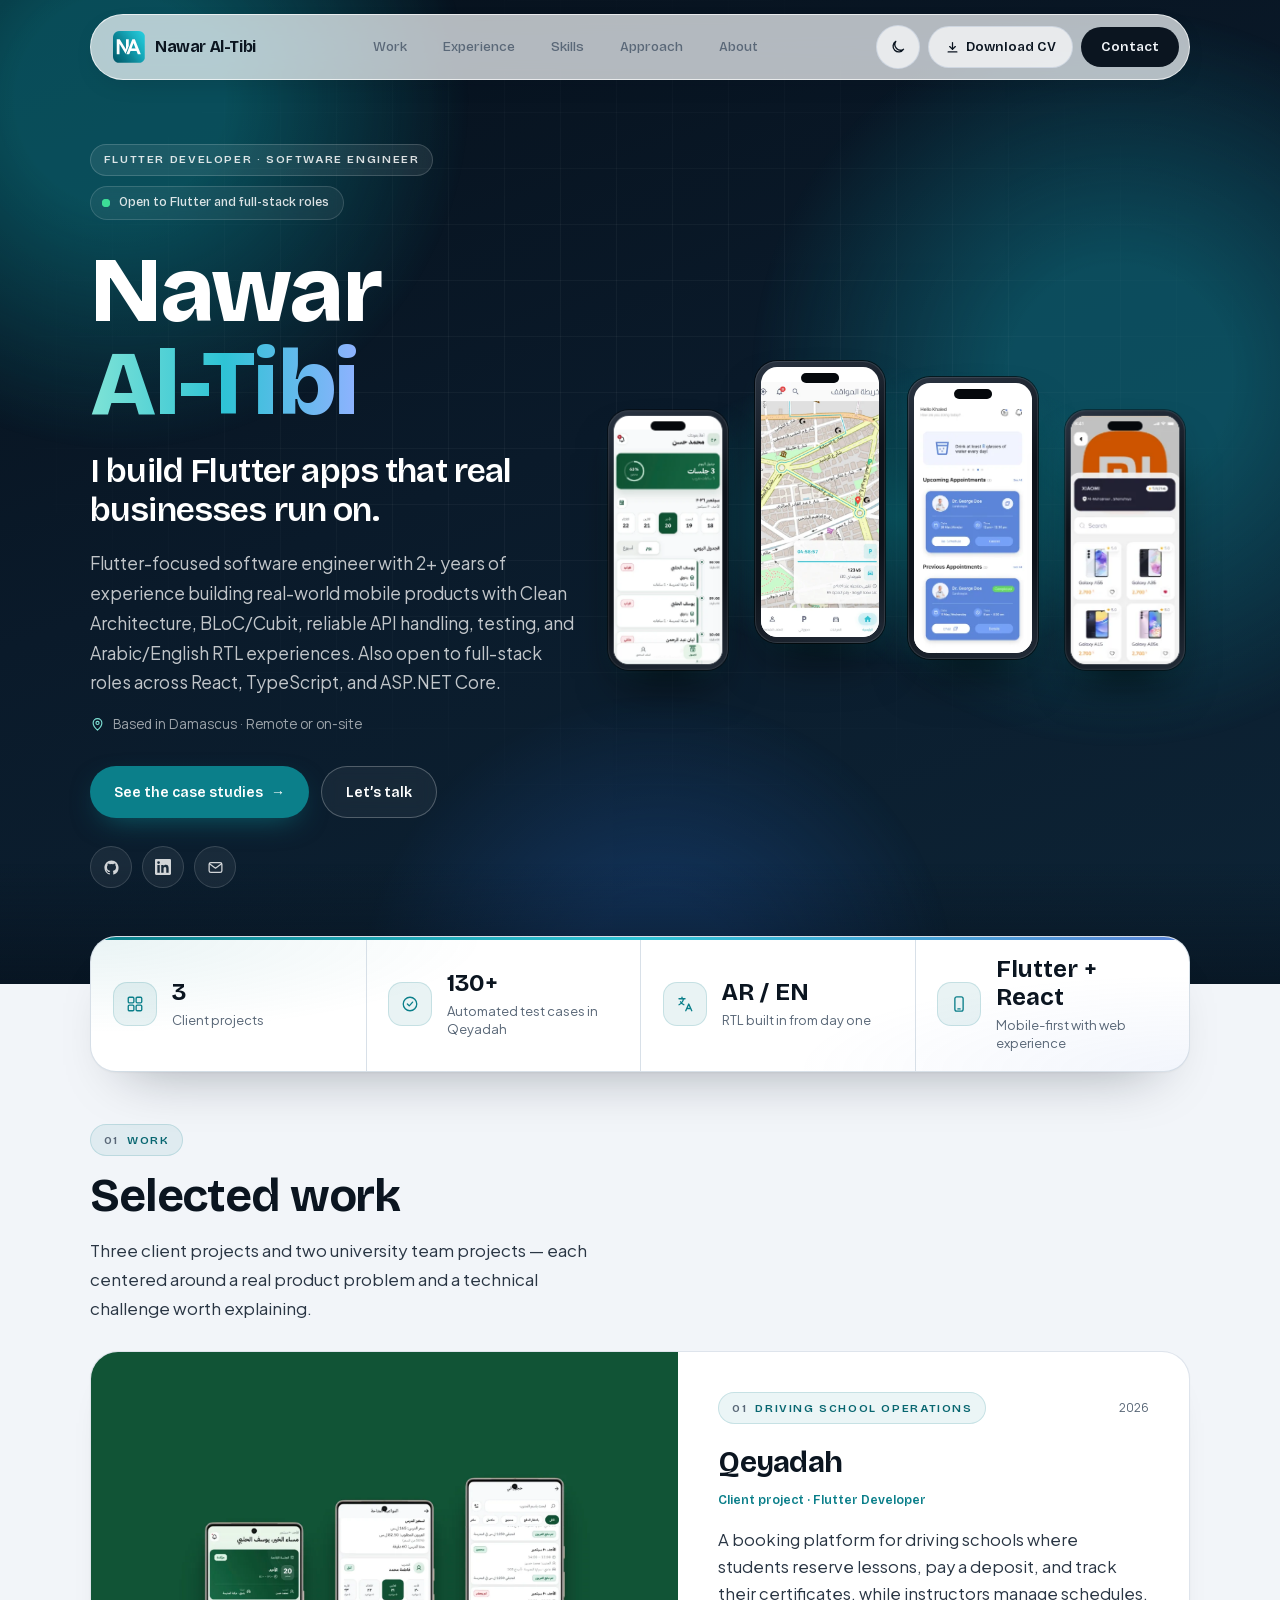
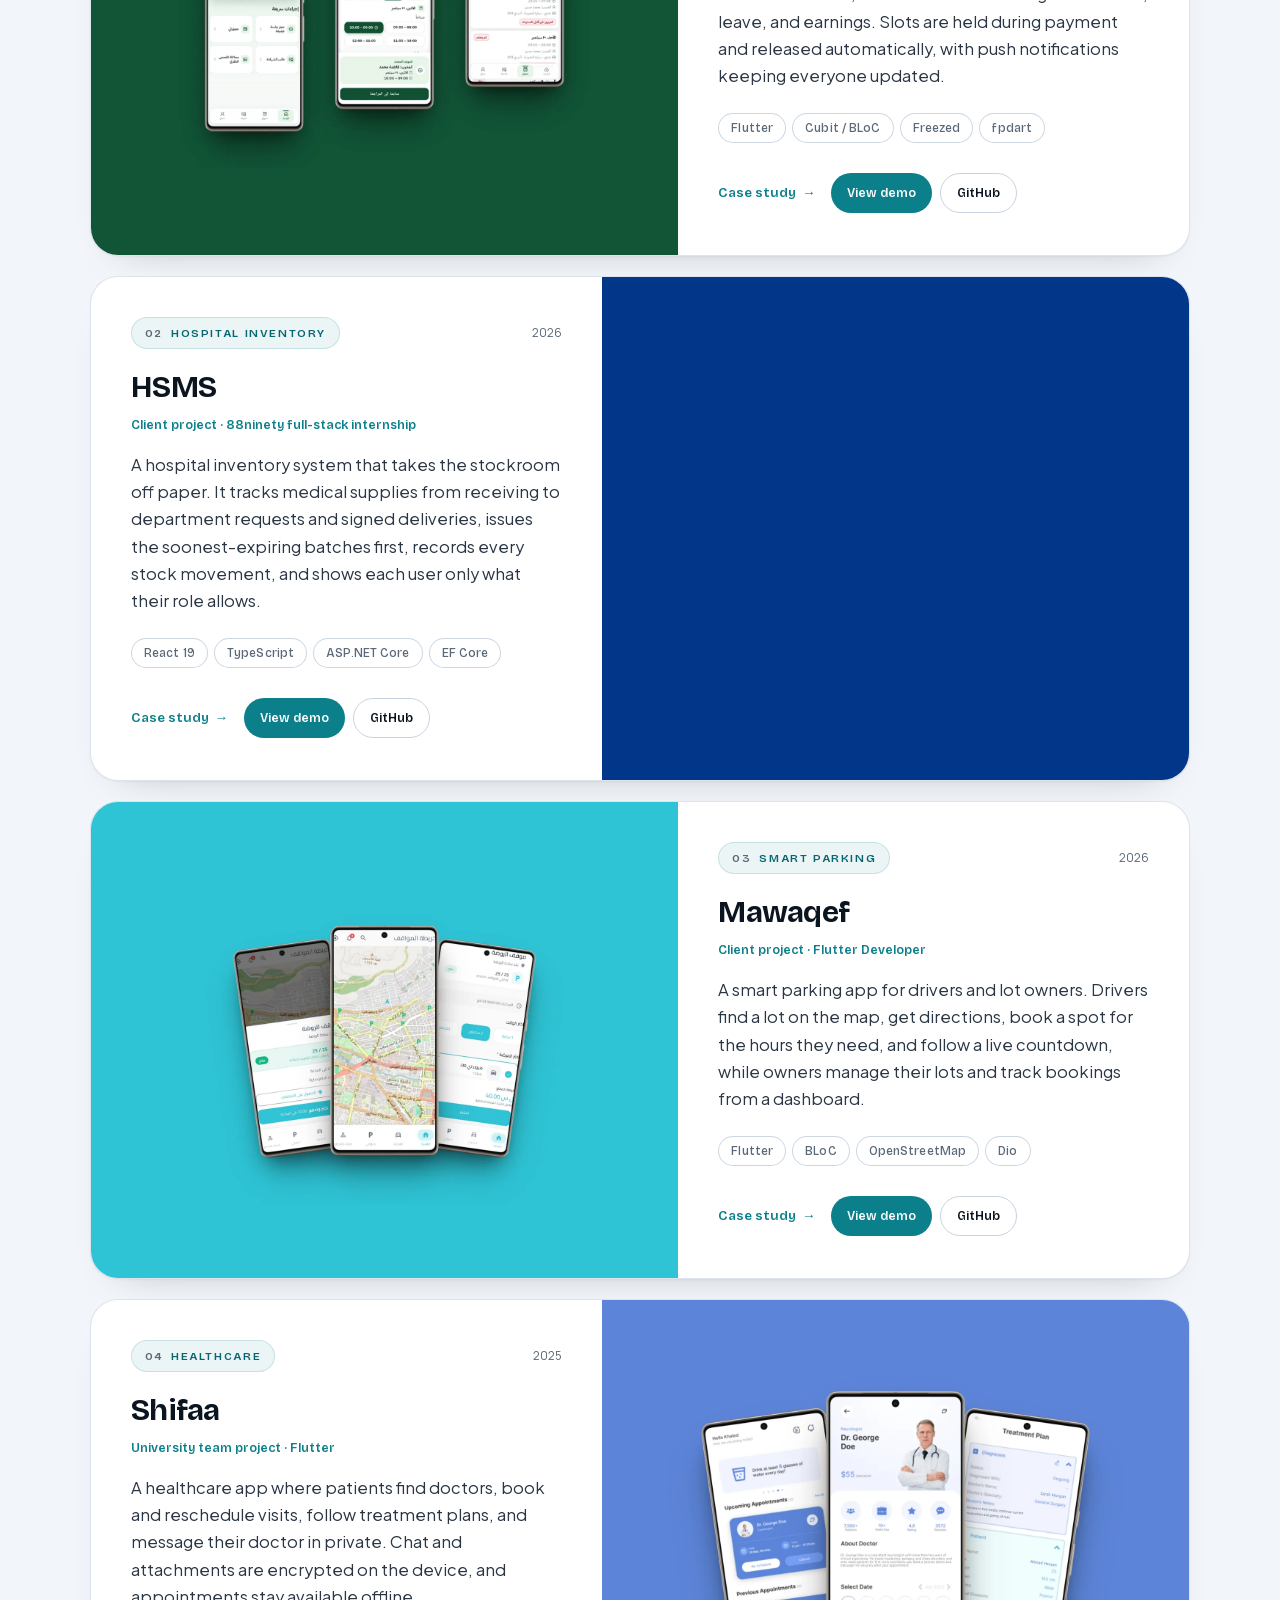
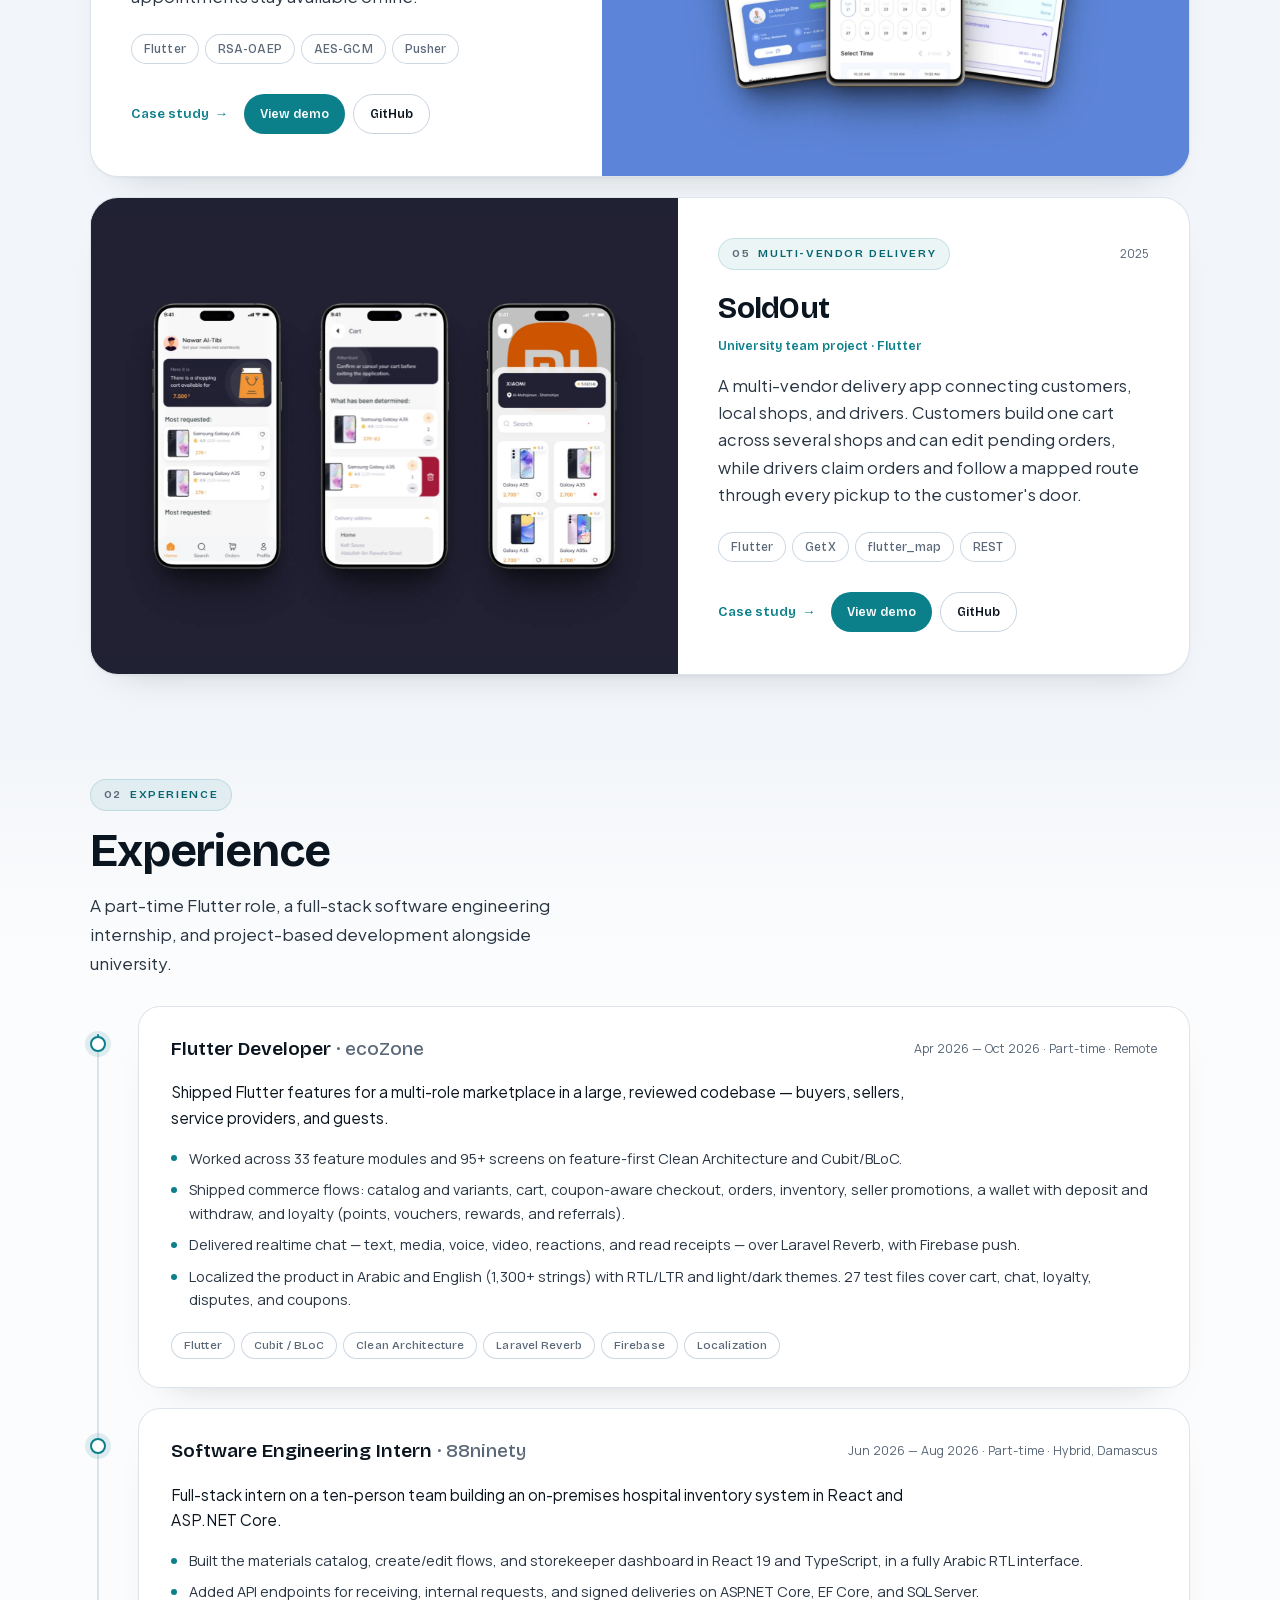
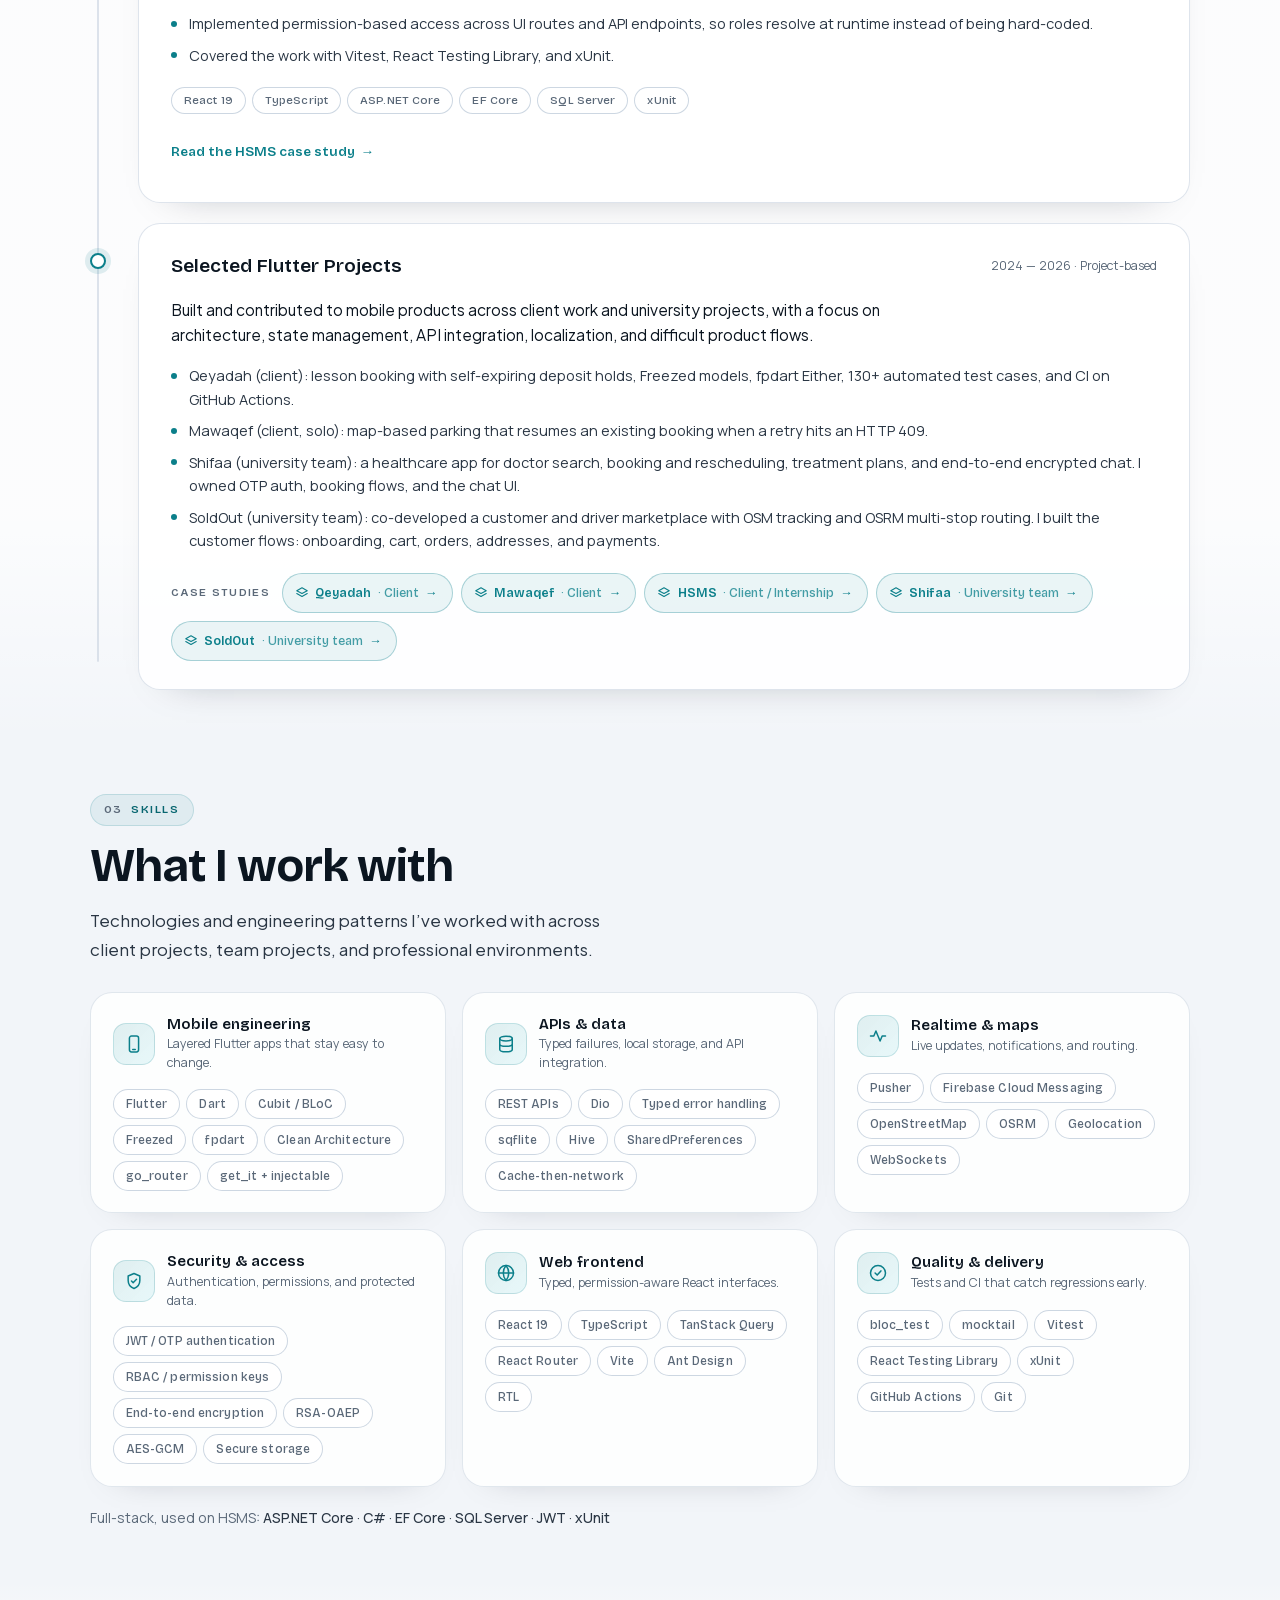
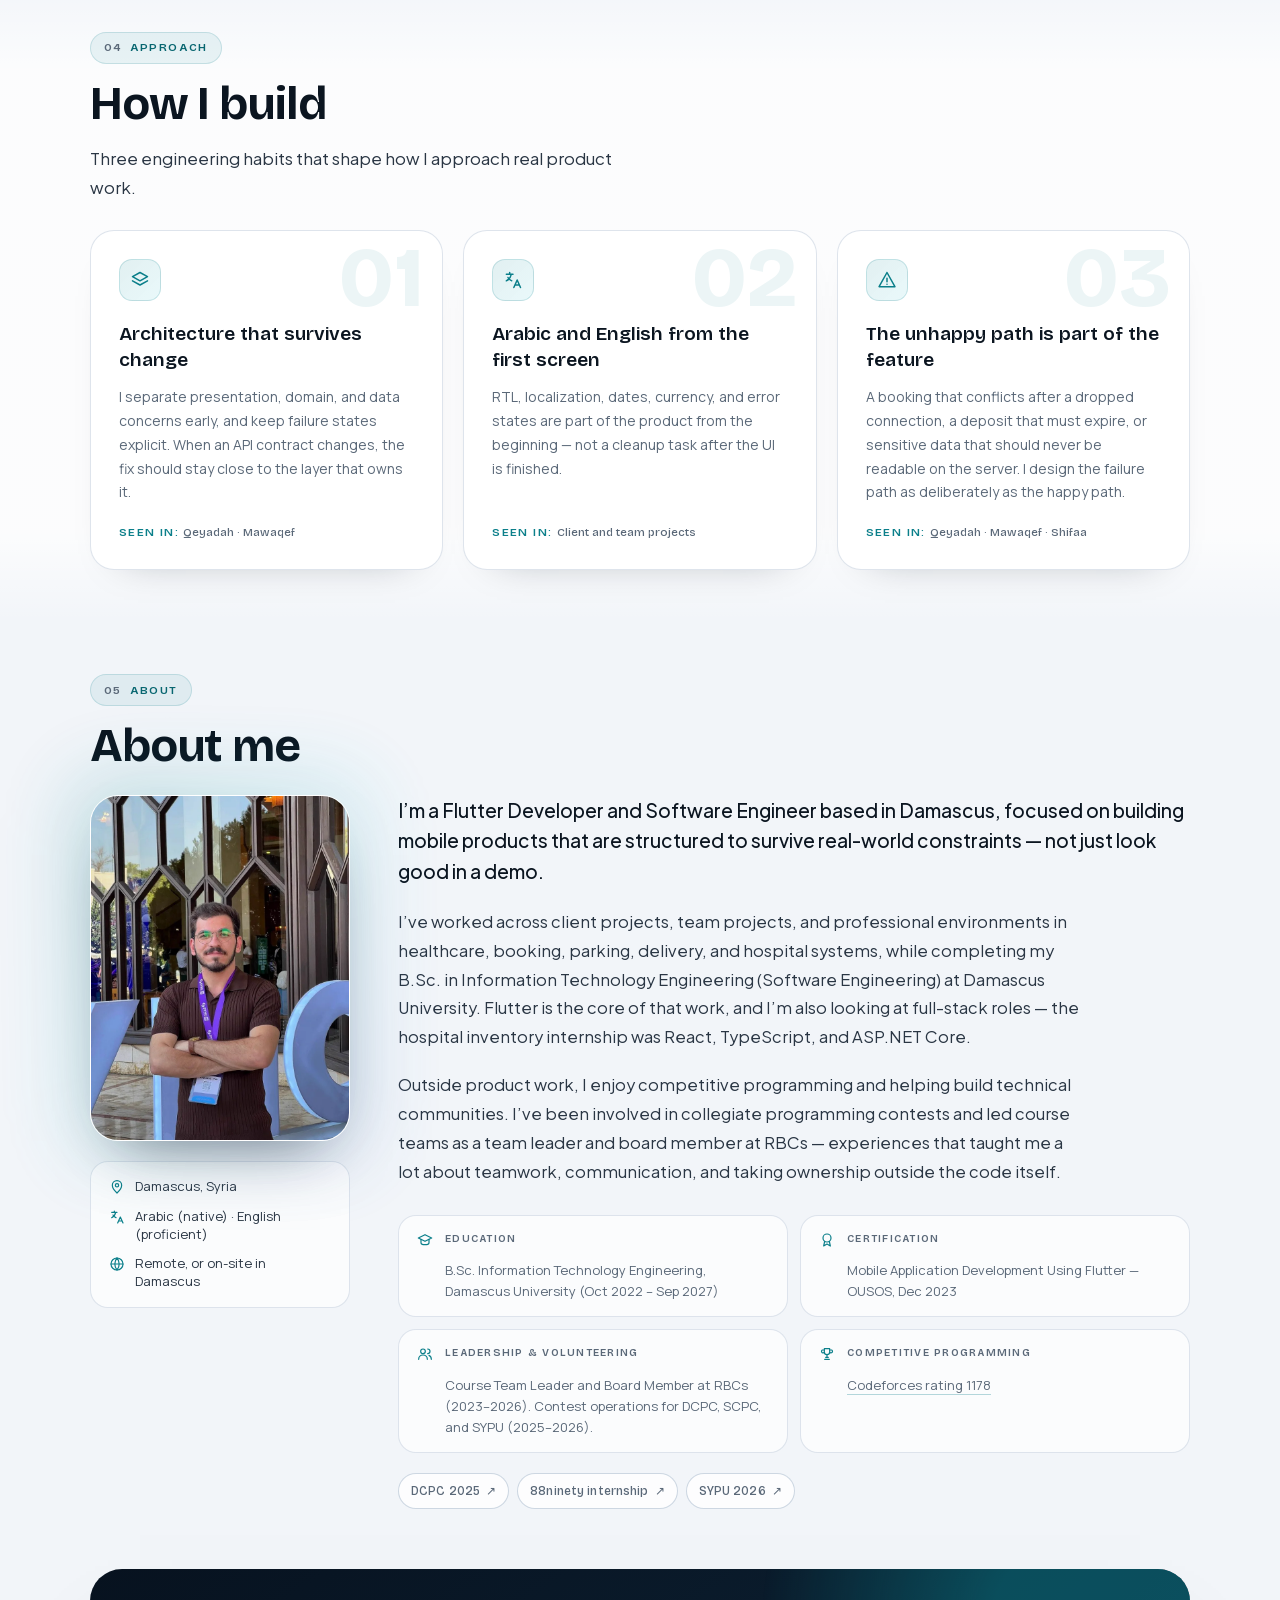
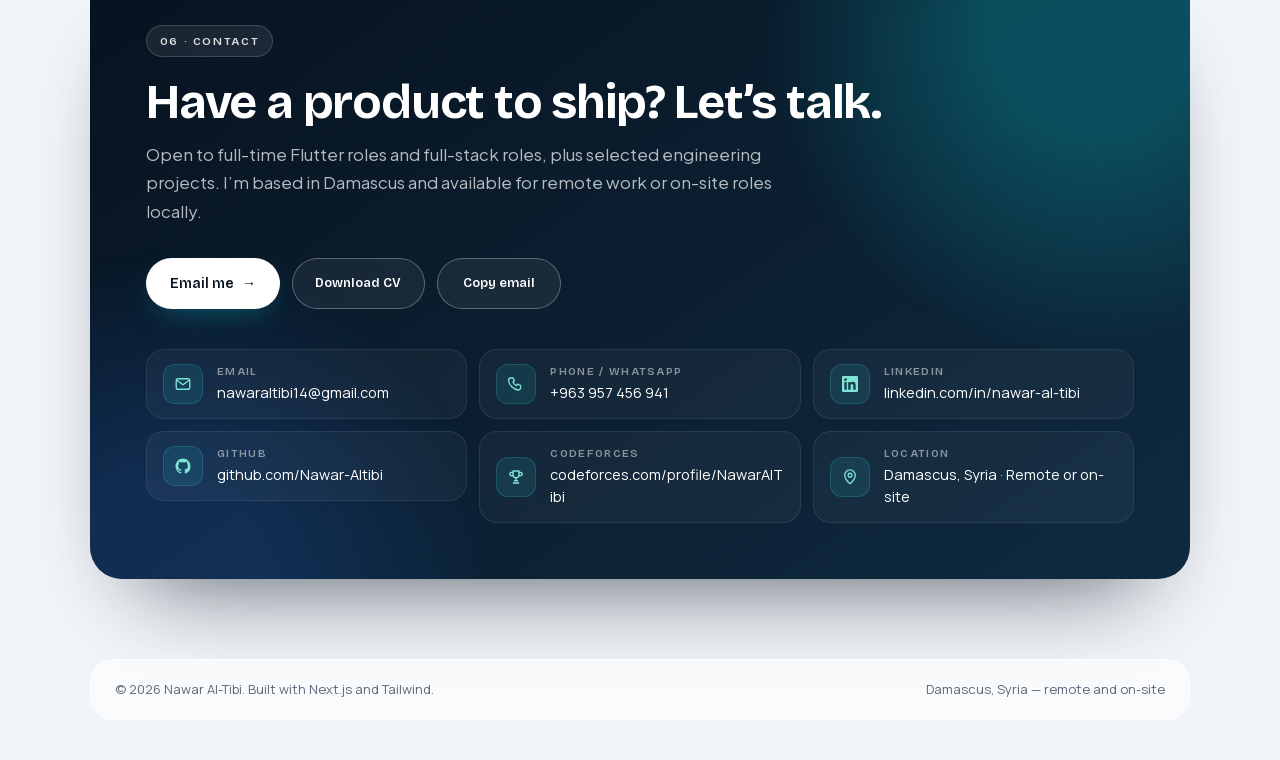
==== commit ff41de2a: "deploy: update site" ====
--- a/index.html
+++ b/index.html
@@ -1 +1 @@
-<!DOCTYPE html><html lang="en" class="__variable_b51245 __variable_1a5708 __variable_d2dc74"><head><meta charSet="utf-8"/><meta name="viewport" content="width=device-width, initial-scale=1"/><link rel="preload" as="image" href="/logo.png"/><link rel="preload" as="image" href="/images/hero/qeyadah.webp" fetchPriority="high"/><link rel="preload" as="image" href="/images/hero/mawaqef.webp" fetchPriority="high"/><link rel="preload" as="image" href="/images/hero/shifaa.webp" fetchPriority="high"/><link rel="preload" as="image" href="/images/hero/soldout.webp" fetchPriority="high"/><link rel="stylesheet" href="/_next/static/css/55cf3a57bfb56373.css" data-precedence="next"/><link rel="preload" as="script" fetchPriority="low" href="/_next/static/chunks/webpack-ec3eb4295bfee28e.js"/><script src="/_next/static/chunks/fd9d1056-00bb33a35b5f8051.js" async=""></script><script src="/_next/static/chunks/23-bde6ee79b5543bf7.js" async=""></script><script src="/_next/static/chunks/main-app-78b314929792a4a2.js" async=""></script><script src="/_next/static/chunks/960-a6cde1030df9e60b.js" async=""></script><script src="/_next/static/chunks/976-f24f9240e311bf34.js" async=""></script><script src="/_next/static/chunks/app/page-4935413fe0acdbc8.js" async=""></script><script src="/_next/static/chunks/734-d151cb2065d351ca.js" async=""></script><script src="/_next/static/chunks/app/layout-e498e9014260ee80.js" async=""></script><meta name="theme-color" media="(prefers-color-scheme: light)" content="#f3f6fa"/><meta name="theme-color" media="(prefers-color-scheme: dark)" content="#080f17"/><title>Nawar Al-Tibi | Flutter Developer</title><meta name="description" content="Flutter Developer in Damascus with 2+ years of experience building mobile products with Clean Architecture, BLoC/Cubit, testing, and Arabic/English RTL. Currently working at ecoZone and open to new opportunities."/><meta name="author" content="Nawar Al-Tibi"/><meta name="keywords" content="Flutter developer,Flutter developer Damascus,mobile app developer Syria,Clean Architecture Flutter,BLoC Cubit,Arabic RTL Flutter,React TypeScript"/><link rel="canonical" href="https://nawar-altibi.github.io"/><meta property="og:title" content="Nawar Al-Tibi | Flutter Developer"/><meta property="og:description" content="Flutter Developer in Damascus with 2+ years of experience building mobile products with Clean Architecture, BLoC/Cubit, testing, and Arabic/English RTL. Currently working at ecoZone and open to new opportunities."/><meta property="og:url" content="https://nawar-altibi.github.io"/><meta property="og:site_name" content="Nawar Al-Tibi"/><meta property="og:locale" content="en_US"/><meta property="og:image" content="https://nawar-altibi.github.io/og-image.png"/><meta property="og:image:type" content="image/png"/><meta property="og:image:width" content="1200"/><meta property="og:image:height" content="630"/><meta property="og:image:alt" content="Nawar Al-Tibi — Flutter Developer · Software Engineer"/><meta property="og:type" content="website"/><meta name="twitter:card" content="summary_large_image"/><meta name="twitter:title" content="Nawar Al-Tibi | Flutter Developer"/><meta name="twitter:description" content="Flutter Developer in Damascus with 2+ years of experience building mobile products with Clean Architecture, BLoC/Cubit, testing, and Arabic/English RTL. Currently working at ecoZone and open to new opportunities."/><meta name="twitter:image" content="https://nawar-altibi.github.io/og-image.png"/><link rel="icon" href="/favicon.ico" type="image/x-icon" sizes="16x16"/><link rel="icon" href="/icon.png?6d48b8c2577dffcd" type="image/png" sizes="512x512"/><link rel="apple-touch-icon" href="/apple-icon.png?3b875631c731bb97" type="image/png" sizes="180x180"/><script>(function(){try{var t=localStorage.getItem("theme");if(!t){t=window.matchMedia("(prefers-color-scheme: dark)").matches?"dark":"light"}if(t==="dark"){document.documentElement.classList.add("dark")}}catch(e){}})();</script><script type="application/ld+json">{"@context":"https://schema.org","@type":"Person","name":"Nawar Al-Tibi","jobTitle":"Flutter Developer","url":"https://nawar-altibi.github.io","email":"mailto:nawaraltibi14@gmail.com","address":{"@type":"PostalAddress","addressLocality":"Damascus","addressCountry":"SY"},"worksFor":{"@type":"Organization","name":"ecoZone"},"alumniOf":{"@type":"CollegeOrUniversity","name":"Damascus University"},"sameAs":["https://github.com/Nawar-Altibi","https://www.linkedin.com/in/nawar-al-tibi/","https://codeforces.com/profile/NawarAlTibi"]}</script><script src="/_next/static/chunks/polyfills-78c92fac7aa8fdd8.js" noModule=""></script></head><body class="font-body"><a href="#main" class="skip-link">Skip to content</a><div class="scroll-progress" aria-hidden="true" style="transform:scaleX(0)"></div><header class="site-nav"><div class="nav-pill flex items-center justify-between " style="opacity:0;transform:translateY(-24px)"><a aria-label="Nawar Al-Tibi, home" class="font-display font-bold text-[16px] tracking-tight text-fg flex items-center gap-2.5" href="/"><img src="/logo.png" alt="" width="32" height="32" class="w-8 h-8" aria-hidden="true"/><span class="hidden sm:inline">Nawar Al-Tibi</span></a><nav aria-label="Primary" class="hidden lg:flex items-center gap-1 font-display text-[13.5px] font-medium"><a class="relative rounded-full px-4 py-2 transition-colors duration-300 text-fgDim hover:text-fg" href="/#work"><span class="relative">Work</span></a><a class="relative rounded-full px-4 py-2 transition-colors duration-300 text-fgDim hover:text-fg" href="/#experience"><span class="relative">Experience</span></a><a class="relative rounded-full px-4 py-2 transition-colors duration-300 text-fgDim hover:text-fg" href="/#skills"><span class="relative">Skills</span></a><a class="relative rounded-full px-4 py-2 transition-colors duration-300 text-fgDim hover:text-fg" href="/#approach"><span class="relative">Approach</span></a><a class="relative rounded-full px-4 py-2 transition-colors duration-300 text-fgDim hover:text-fg" href="/#about"><span class="relative">About</span></a></nav><div class="flex items-center gap-2"><button type="button" class="theme-toggle " aria-label="Switch to dark mode" title="Switch to dark mode"><svg width="17" height="17" viewBox="0 0 24 24" fill="none" aria-hidden="true" class="theme-icon-sun"><circle cx="12" cy="12" r="4" stroke="currentColor" stroke-width="2"></circle><path d="M12 2v2m0 16v2M4.93 4.93l1.41 1.41m11.32 11.32l1.41 1.41M2 12h2m16 0h2M4.93 19.07l1.41-1.41m11.32-11.32l1.41-1.41" stroke="currentColor" stroke-width="2" stroke-linecap="round"></path></svg><svg width="16" height="16" viewBox="0 0 24 24" fill="none" aria-hidden="true" class="theme-icon-moon"><path d="M20.35 15.35A8.5 8.5 0 018.65 3.65 8.5 8.5 0 1020.35 15.35z" stroke="currentColor" stroke-width="2" stroke-linejoin="round"></path></svg></button><a href="/pdf/Nawar_Al_Tibi_Flutter_CV.pdf" download="Nawar_Al_Tibi_Flutter_CV.pdf" class="hidden sm:inline-flex items-center gap-1.5 font-display text-[13.5px] font-semibold text-fg border border-edge/80 bg-plane1/70 rounded-full px-4 py-2.5 transition-all duration-300 hover:border-brass hover:text-brass hover:-translate-y-0.5"><svg width="15" height="15" viewBox="0 0 24 24" fill="none" aria-hidden="true"><path d="M12 4v11m0 0l-4.5-4.5M12 15l4.5-4.5M5 19h14" stroke="currentColor" stroke-width="2" stroke-linecap="round" stroke-linejoin="round"></path></svg>Download CV</a><a class="hidden min-[400px]:inline-flex font-display text-[13.5px] font-semibold text-paper bg-fg rounded-full px-5 py-2.5 transition-all duration-300 hover:bg-brass hover:-translate-y-0.5" href="/#contact">Contact</a><button type="button" class="lg:hidden grid place-items-center w-11 h-11 rounded-full border border-edge/70 bg-plane1/70 text-fg" aria-label="Open menu" aria-expanded="false" aria-controls="mobile-nav"><svg width="18" height="18" viewBox="0 0 24 24" fill="none" aria-hidden="true"><path stroke="currentColor" stroke-width="2" stroke-linecap="round" d="M4 8H20"></path><path stroke="currentColor" stroke-width="2" stroke-linecap="round" d="M4 16H20"></path></svg></button></div></div></header><main id="main" tabindex="-1"><section class="hero-stage" aria-labelledby="hero-name"><div class="hero-aurora" aria-hidden="true"><span class="blob-a"></span><span class="blob-b"></span><span class="blob-c"></span></div><div class="hero-grid" aria-hidden="true"></div><div class="hero-fade" aria-hidden="true"></div><div class="wrap relative z-10 grid lg:grid-cols-[1fr_1.2fr] gap-10 lg:gap-6 items-center pt-32 pb-20 sm:pt-36 md:pb-24 w-full"><div><div style="opacity:0;transform:translateY(12px)"><div class="flex flex-wrap items-center gap-2.5"><span class="eyebrow eyebrow-light !text-[10.5px] !tracking-[0.1em] sm:!text-[11.5px] sm:!tracking-[0.14em]">Flutter Developer · Software Engineer</span><span class="status-pill"><span class="status-dot" aria-hidden="true"></span>Open to new Flutter opportunities</span></div></div><div style="opacity:0;transform:translateY(24px)"><h1 id="hero-name" class="font-display font-extrabold text-[clamp(44px,8.5vw,92px)] leading-[1.02] tracking-tight text-white mt-6">Nawar<!-- --> <span class="bg-gradient-to-r from-[#7fe3d6] via-[#2ec3d5] to-[#8fb2ff] bg-clip-text text-transparent whitespace-nowrap">Al-Tibi</span></h1></div><div style="opacity:0;transform:translateY(24px)"><p class="font-display font-semibold text-[clamp(22px,3.2vw,34px)] leading-[1.15] tracking-tight text-white mt-5 max-w-[20ch]">I build Flutter apps that real businesses run on.</p></div><div style="opacity:0;transform:translateY(24px)"><p class="font-text text-[16.5px] sm:text-[17.5px] leading-[1.7] text-white/75 max-w-[48ch] mt-5">Flutter-focused software engineer with 2+ years of experience building real-world mobile products with Clean Architecture, BLoC/Cubit, reliable API handling, testing, and Arabic/English RTL experiences. Currently building Flutter at ecoZone.</p><p class="flex items-center gap-2 font-body text-[13.5px] text-white/60 mt-4"><svg width="15" height="15" viewBox="0 0 24 24" fill="none" stroke="currentColor" stroke-width="1.8" stroke-linecap="round" stroke-linejoin="round" aria-hidden="true" class="text-[#7fe3d6]"><path d="M12 21s7-6.2 7-11.5A7 7 0 0 0 5 9.5C5 14.8 12 21 12 21Z"></path><circle cx="12" cy="9.5" r="2.5"></circle></svg>Based in Damascus · Remote or on-site</p></div><div style="opacity:0;transform:translateY(24px)"><div class="flex flex-wrap gap-3 mt-8"><a href="#work" class="btn-primary">See the case studies<!-- --> <span class="btn-arrow" aria-hidden="true">→</span></a><a href="#contact" class="btn-ghost !border-white/25 !text-white !bg-white/5 backdrop-blur hover:!border-white/70 hover:!bg-white/10">Let’s talk</a></div></div><div style="opacity:0;transform:translateY(24px)"><div class="flex items-center gap-2.5 mt-7"><a href="https://github.com/Nawar-Altibi" aria-label="GitHub" title="GitHub" class="social-link" target="_blank" rel="noreferrer"><svg width="17" height="17" viewBox="0 0 24 24" fill="currentColor" stroke="none" stroke-width="1.8" stroke-linecap="round" stroke-linejoin="round" aria-hidden="true" class=""><path d="M12 2C6.48 2 2 6.58 2 12.23c0 4.52 2.87 8.35 6.84 9.7.5.1.68-.22.68-.49 0-.24-.01-.87-.01-1.71-2.78.62-3.37-1.37-3.37-1.37-.46-1.18-1.11-1.5-1.11-1.5-.91-.64.07-.62.07-.62 1 .07 1.53 1.06 1.53 1.06.89 1.57 2.34 1.12 2.91.85.09-.66.35-1.12.63-1.37-2.22-.26-4.56-1.14-4.56-5.07 0-1.12.39-2.04 1.03-2.76-.1-.26-.45-1.3.1-2.7 0 0 .84-.28 2.75 1.05a9.3 9.3 0 0 1 5 0c1.91-1.33 2.75-1.05 2.75-1.05.55 1.4.2 2.44.1 2.7.64.72 1.03 1.64 1.03 2.76 0 3.94-2.34 4.81-4.57 5.06.36.32.68.94.68 1.9 0 1.37-.01 2.47-.01 2.81 0 .27.18.6.69.49A10.1 10.1 0 0 0 22 12.23C22 6.58 17.52 2 12 2Z"></path></svg></a><a href="https://www.linkedin.com/in/nawar-al-tibi/" aria-label="LinkedIn" title="LinkedIn" class="social-link" target="_blank" rel="noreferrer"><svg width="16" height="16" viewBox="0 0 24 24" fill="currentColor" stroke="none" stroke-width="1.8" stroke-linecap="round" stroke-linejoin="round" aria-hidden="true" class=""><path d="M20.45 20.45h-3.56v-5.57c0-1.33-.02-3.04-1.85-3.04-1.85 0-2.14 1.45-2.14 2.94v5.67H9.34V9h3.42v1.56h.05c.48-.9 1.64-1.85 3.37-1.85 3.6 0 4.27 2.37 4.27 5.46v6.28ZM5.34 7.43a2.06 2.06 0 1 1 0-4.13 2.06 2.06 0 0 1 0 4.13ZM7.12 20.45H3.56V9h3.56v11.45ZM22.22 0H1.77C.79 0 0 .77 0 1.73v20.54C0 23.23.79 24 1.77 24h20.45c.98 0 1.78-.77 1.78-1.73V1.73C24 .77 23.2 0 22.22 0Z"></path></svg></a><a href="mailto:nawaraltibi14@gmail.com" aria-label="Email" title="Email" class="social-link"><svg width="17" height="17" viewBox="0 0 24 24" fill="none" stroke="currentColor" stroke-width="1.8" stroke-linecap="round" stroke-linejoin="round" aria-hidden="true" class=""><rect x="3" y="5" width="18" height="14" rx="2.5"></rect><path d="m4 7 8 6 8-6"></path></svg></a></div></div></div><div class="hero-card-wrap" style="opacity:0;transform:translateY(40px)"><div class="hero-card-glow" aria-hidden="true"></div><a class="hero-phones-stage" aria-label="Selected work" tabindex="-1" href="#work"><div class="hero-phones" style="transform:none"><div class="hero-phone"><div class="hero-phone-parallax" style="opacity:0;transform:scale(0.88)"><div class="hero-phone-float"><div class="phone-frame"><div class="phone-screen with-status-bar"><span class="phone-island" aria-hidden="true"></span><img src="/images/hero/qeyadah.webp" alt="Qeyadah instructor schedule" width="400" height="818" fetchPriority="high" decoding="async" draggable="false"/></div></div></div></div></div><div class="hero-phone"><div class="hero-phone-parallax" style="opacity:0;transform:scale(0.88)"><div class="hero-phone-float"><div class="phone-frame"><div class="phone-screen with-status-bar"><span class="phone-island" aria-hidden="true"></span><img src="/images/hero/mawaqef.webp" alt="Mawaqef parking map with a live booking timer" width="400" height="784" fetchPriority="high" decoding="async" draggable="false"/></div></div></div></div></div><div class="hero-phone"><div class="hero-phone-parallax" style="opacity:0;transform:scale(0.88)"><div class="hero-phone-float"><div class="phone-frame"><div class="phone-screen with-status-bar"><span class="phone-island" aria-hidden="true"></span><img src="/images/hero/shifaa.webp" alt="Shifaa patient home with upcoming appointments" width="258" height="780" fetchPriority="high" decoding="async" draggable="false"/></div></div></div></div></div><div class="hero-phone"><div class="hero-phone-parallax" style="opacity:0;transform:scale(0.88)"><div class="hero-phone-float"><div class="phone-frame"><div class="phone-screen "><span class="phone-island" aria-hidden="true"></span><img src="/images/hero/soldout.webp" alt="SoldOut market page with products" width="213" height="474" fetchPriority="high" decoding="async" draggable="false"/></div></div></div></div></div></div></a></div></div></section><section class="wrap relative z-10 -mt-10 sm:-mt-12" aria-label="Highlights"><div class="stats-card grid grid-cols-2 lg:grid-cols-4"><div class="stat" style="opacity:0;transform:translateY(20px)"><span class="stat-icon" aria-hidden="true"><svg width="18" height="18" viewBox="0 0 24 24" fill="none" stroke="currentColor" stroke-width="1.8" stroke-linecap="round" stroke-linejoin="round" aria-hidden="true" class=""><rect x="3" y="3" width="7.5" height="7.5" rx="1.5"></rect><rect x="13.5" y="3" width="7.5" height="7.5" rx="1.5"></rect><rect x="3" y="13.5" width="7.5" height="7.5" rx="1.5"></rect><rect x="13.5" y="13.5" width="7.5" height="7.5" rx="1.5"></rect></svg></span><div class="min-w-0"><p class="stat-value"><span>0</span></p><p class="stat-label">Client projects</p></div></div><div class="stat" style="opacity:0;transform:translateY(20px)"><span class="stat-icon" aria-hidden="true"><svg width="18" height="18" viewBox="0 0 24 24" fill="none" stroke="currentColor" stroke-width="1.8" stroke-linecap="round" stroke-linejoin="round" aria-hidden="true" class=""><circle cx="12" cy="12" r="9"></circle><path d="m8.5 12 2.5 2.5 4.5-5"></path></svg></span><div class="min-w-0"><p class="stat-value"><span>0</span>+</p><p class="stat-label">Automated test cases in Qeyadah</p></div></div><div class="stat" style="opacity:0;transform:translateY(20px)"><span class="stat-icon" aria-hidden="true"><svg width="18" height="18" viewBox="0 0 24 24" fill="none" stroke="currentColor" stroke-width="1.8" stroke-linecap="round" stroke-linejoin="round" aria-hidden="true" class=""><path d="M4 5h8M8 3v2M10 5c-.6 3.6-2.8 6.4-6 8M6 9c1 1.8 2.6 3.2 4.5 4"></path><path d="m13 21 4-9 4 9M14.5 18h5"></path></svg></span><div class="min-w-0"><p class="stat-value">AR / EN</p><p class="stat-label">RTL built in from day one</p></div></div><div class="stat" style="opacity:0;transform:translateY(20px)"><span class="stat-icon" aria-hidden="true"><svg width="18" height="18" viewBox="0 0 24 24" fill="none" stroke="currentColor" stroke-width="1.8" stroke-linecap="round" stroke-linejoin="round" aria-hidden="true" class=""><rect x="6.5" y="2.5" width="11" height="19" rx="2.5"></rect><path d="M10.5 18.5h3"></path></svg></span><div class="min-w-0"><p class="stat-value">Flutter + React</p><p class="stat-label">Mobile-first with web experience</p></div></div></div></section><section id="work" class="wrap section"><div class="mb-7 max-w-[58ch]" style="opacity:0;transform:translateY(24px)"><span class="eyebrow"><span class="text-fgDim">01</span>Work</span><h2 class="font-display font-bold text-[clamp(30px,4.4vw,46px)] tracking-tight text-fg mt-4 leading-[1.05]">Selected work</h2><p class="font-text text-[17px] leading-[1.7] text-fgFaint mt-4">Three client projects and two university team projects — each centered around a real product problem and a technical challenge worth explaining.</p></div><div class="space-y-5"><div style="opacity:0;transform:translateY(40px)"><article class="project-band group/card "><a class="project-band-media" style="background-color:#115436" aria-label="Qeyadah case study" tabindex="-1" href="/work/qeyadah"><img src="/images/mocks/qeyadah-hero.webp" alt="Qeyadah app screens" loading="lazy" decoding="async"/></a><div class="p-7 sm:p-10 flex flex-col justify-center"><div class="flex items-center justify-between gap-3 mb-4"><span class="eyebrow"><span class="text-fgDim">01</span>Driving school operations</span><span class="font-body text-[12px] text-fgDim">2026</span></div><a class="group" href="/work/qeyadah"><h3 class="font-display font-bold text-[30px] tracking-tight text-fg group-hover:text-brass transition-colors duration-300">Qeyadah</h3><p class="font-display text-[12.5px] font-semibold text-brass mt-1.5">Client project · Flutter Developer</p><p class="font-text text-[16.5px] leading-[1.65] text-fgFaint mt-4 max-w-[42ch]">A booking platform for driving schools where students reserve lessons, pay a deposit, and track their certificates, while instructors manage schedules, leave, and earnings. Slots are held during payment and released automatically, with push notifications keeping everyone updated.</p></a><div class="flex flex-wrap gap-1.5 mt-6"><span class="chip">Flutter</span><span class="chip">Cubit / BLoC</span><span class="chip">Clean Architecture</span><span class="chip">bloc_test</span></div><div class="mt-7 flex flex-wrap items-center gap-4"><a class="arrow-link min-h-[44px]" href="/work/qeyadah">Case study <span aria-hidden="true">→</span></a><div class="flex flex-wrap gap-2"><a href="https://drive.google.com/drive/folders/1tnw-dmNj86ASDUnXP6s0VGAtSV2TkeCL" target="_blank" rel="noreferrer" class="inline-flex items-center min-h-[40px] font-display text-[12.5px] font-semibold rounded-full px-4 py-2 transition-all duration-300 hover:-translate-y-0.5 bg-brass text-onBrass hover:bg-brassDim hover:shadow-[0_10px_24px_-12px_rgba(11,127,138,0.8)]" aria-label="View Qeyadah demo walkthrough (opens in a new tab)">View demo</a><a href="https://github.com/Nawar-Altibi/Qeyadah-Driving-School-Application" target="_blank" rel="noreferrer" class="inline-flex items-center min-h-[40px] font-display text-[12.5px] font-semibold rounded-full px-4 py-2 transition-all duration-300 hover:-translate-y-0.5 border border-edge text-fg bg-plane1/70 hover:border-brass hover:text-brass" aria-label="Qeyadah on GitHub (opens in a new tab)">GitHub</a></div></div></div></article></div><div style="opacity:0;transform:translateY(40px)"><article class="project-band group/card reverse"><a class="project-band-media" style="background-color:#013688" aria-label="HSMS case study" tabindex="-1" href="/work/hsms"><img src="/images/mocks/hsms-hero.webp" alt="HSMS app screens" loading="lazy" decoding="async"/></a><div class="p-7 sm:p-10 flex flex-col justify-center"><div class="flex items-center justify-between gap-3 mb-4"><span class="eyebrow"><span class="text-fgDim">02</span>Hospital inventory</span><span class="font-body text-[12px] text-fgDim">2026</span></div><a class="group" href="/work/hsms"><h3 class="font-display font-bold text-[30px] tracking-tight text-fg group-hover:text-brass transition-colors duration-300">HSMS</h3><p class="font-display text-[12.5px] font-semibold text-brass mt-1.5">Client project · 88ninety internship</p><p class="font-text text-[16.5px] leading-[1.65] text-fgFaint mt-4 max-w-[42ch]">A hospital inventory system that takes the stockroom off paper. It tracks medical supplies from receiving to department requests and signed deliveries, issues the soonest-expiring batches first, records every stock movement, and shows each user only what their role allows.</p></a><div class="flex flex-wrap gap-1.5 mt-6"><span class="chip">React 19</span><span class="chip">TypeScript</span><span class="chip">TanStack Query</span><span class="chip">Vitest</span></div><div class="mt-7 flex flex-wrap items-center gap-4"><a class="arrow-link min-h-[44px]" href="/work/hsms">Case study <span aria-hidden="true">→</span></a><div class="flex flex-wrap gap-2"><a href="https://drive.google.com/drive/folders/1Xagwfhb1Z1GppspbUyRhEe76Lpg1VwCE" target="_blank" rel="noreferrer" class="inline-flex items-center min-h-[40px] font-display text-[12.5px] font-semibold rounded-full px-4 py-2 transition-all duration-300 hover:-translate-y-0.5 bg-brass text-onBrass hover:bg-brassDim hover:shadow-[0_10px_24px_-12px_rgba(11,127,138,0.8)]" aria-label="View HSMS demo walkthrough (opens in a new tab)">View demo</a><a href="https://github.com/Nawar-Altibi/Hospital-Storage-Management" target="_blank" rel="noreferrer" class="inline-flex items-center min-h-[40px] font-display text-[12.5px] font-semibold rounded-full px-4 py-2 transition-all duration-300 hover:-translate-y-0.5 border border-edge text-fg bg-plane1/70 hover:border-brass hover:text-brass" aria-label="HSMS on GitHub (opens in a new tab)">GitHub</a></div></div></div></article></div><div style="opacity:0;transform:translateY(40px)"><article class="project-band group/card "><a class="project-band-media" style="background-color:#2EC3D5" aria-label="Mawaqef case study" tabindex="-1" href="/work/mawaqef"><img src="/images/mocks/mawaqef-hero.webp" alt="Mawaqef app screens" loading="lazy" decoding="async"/></a><div class="p-7 sm:p-10 flex flex-col justify-center"><div class="flex items-center justify-between gap-3 mb-4"><span class="eyebrow"><span class="text-fgDim">03</span>Smart parking</span><span class="font-body text-[12px] text-fgDim">2026</span></div><a class="group" href="/work/mawaqef"><h3 class="font-display font-bold text-[30px] tracking-tight text-fg group-hover:text-brass transition-colors duration-300">Mawaqef</h3><p class="font-display text-[12.5px] font-semibold text-brass mt-1.5">Client project · Flutter Developer</p><p class="font-text text-[16.5px] leading-[1.65] text-fgFaint mt-4 max-w-[42ch]">A smart parking app for drivers and lot owners. Drivers find a lot on the map, get directions, book a spot for the hours they need, and follow a live countdown, while owners manage their lots and track bookings from a dashboard.</p></a><div class="flex flex-wrap gap-1.5 mt-6"><span class="chip">Flutter</span><span class="chip">BLoC</span><span class="chip">OpenStreetMap</span><span class="chip">Dio</span></div><div class="mt-7 flex flex-wrap items-center gap-4"><a class="arrow-link min-h-[44px]" href="/work/mawaqef">Case study <span aria-hidden="true">→</span></a><div class="flex flex-wrap gap-2"><a href="https://drive.google.com/drive/folders/1Dh8FVGhq5LwQpEa1cxFhj-DUXJ6mgRhP" target="_blank" rel="noreferrer" class="inline-flex items-center min-h-[40px] font-display text-[12.5px] font-semibold rounded-full px-4 py-2 transition-all duration-300 hover:-translate-y-0.5 bg-brass text-onBrass hover:bg-brassDim hover:shadow-[0_10px_24px_-12px_rgba(11,127,138,0.8)]" aria-label="View Mawaqef demo walkthrough (opens in a new tab)">View demo</a><a href="https://github.com/Nawar-Altibi/Mawaqef" target="_blank" rel="noreferrer" class="inline-flex items-center min-h-[40px] font-display text-[12.5px] font-semibold rounded-full px-4 py-2 transition-all duration-300 hover:-translate-y-0.5 border border-edge text-fg bg-plane1/70 hover:border-brass hover:text-brass" aria-label="Mawaqef on GitHub (opens in a new tab)">GitHub</a></div></div></div></article></div><div style="opacity:0;transform:translateY(40px)"><article class="project-band group/card reverse"><a class="project-band-media" style="background-color:#5C85D9" aria-label="Shifaa case study" tabindex="-1" href="/work/shifaa"><img src="/images/mocks/shifaa-hero.webp" alt="Shifaa app screens" loading="lazy" decoding="async"/></a><div class="p-7 sm:p-10 flex flex-col justify-center"><div class="flex items-center justify-between gap-3 mb-4"><span class="eyebrow"><span class="text-fgDim">04</span>Healthcare messaging</span><span class="font-body text-[12px] text-fgDim">2025</span></div><a class="group" href="/work/shifaa"><h3 class="font-display font-bold text-[30px] tracking-tight text-fg group-hover:text-brass transition-colors duration-300">Shifaa</h3><p class="font-display text-[12.5px] font-semibold text-brass mt-1.5">University team project · Flutter</p><p class="font-text text-[16.5px] leading-[1.65] text-fgFaint mt-4 max-w-[42ch]">A healthcare app where patients find doctors, book and reschedule appointments, and message their doctor privately. Messages and medical attachments are encrypted on the device with AES and RSA before sending, delivered in real time, and appointments stay available offline.</p></a><div class="flex flex-wrap gap-1.5 mt-6"><span class="chip">Flutter</span><span class="chip">RSA-OAEP</span><span class="chip">AES-GCM</span><span class="chip">Pusher</span></div><div class="mt-7 flex flex-wrap items-center gap-4"><a class="arrow-link min-h-[44px]" href="/work/shifaa">Case study <span aria-hidden="true">→</span></a><div class="flex flex-wrap gap-2"><a href="https://drive.google.com/drive/folders/1Gfv_WbQZsoUSJHVGArGnASADTvwyVOrY" target="_blank" rel="noreferrer" class="inline-flex items-center min-h-[40px] font-display text-[12.5px] font-semibold rounded-full px-4 py-2 transition-all duration-300 hover:-translate-y-0.5 bg-brass text-onBrass hover:bg-brassDim hover:shadow-[0_10px_24px_-12px_rgba(11,127,138,0.8)]" aria-label="View Shifaa demo walkthrough (opens in a new tab)">View demo</a><a href="https://github.com/Nawar-Altibi/Shifaa" target="_blank" rel="noreferrer" class="inline-flex items-center min-h-[40px] font-display text-[12.5px] font-semibold rounded-full px-4 py-2 transition-all duration-300 hover:-translate-y-0.5 border border-edge text-fg bg-plane1/70 hover:border-brass hover:text-brass" aria-label="Shifaa on GitHub (opens in a new tab)">GitHub</a></div></div></div></article></div><div style="opacity:0;transform:translateY(40px)"><article class="project-band group/card "><a class="project-band-media" style="background-color:#212134" aria-label="SoldOut case study" tabindex="-1" href="/work/soldout"><img src="/images/mocks/soldout-hero.webp" alt="SoldOut app screens" loading="lazy" decoding="async"/></a><div class="p-7 sm:p-10 flex flex-col justify-center"><div class="flex items-center justify-between gap-3 mb-4"><span class="eyebrow"><span class="text-fgDim">05</span>Multi-vendor delivery</span><span class="font-body text-[12px] text-fgDim">2025</span></div><a class="group" href="/work/soldout"><h3 class="font-display font-bold text-[30px] tracking-tight text-fg group-hover:text-brass transition-colors duration-300">SoldOut</h3><p class="font-display text-[12.5px] font-semibold text-brass mt-1.5">University team project · Flutter</p><p class="font-text text-[16.5px] leading-[1.65] text-fgFaint mt-4 max-w-[42ch]">A multi-vendor delivery app connecting customers, local shops, and drivers. Customers build one cart across several shops and can edit pending orders, while drivers claim orders and follow a mapped route through every pickup to the customer&#x27;s door.</p></a><div class="flex flex-wrap gap-1.5 mt-6"><span class="chip">Flutter</span><span class="chip">GetX</span><span class="chip">flutter_map</span><span class="chip">REST</span></div><div class="mt-7 flex flex-wrap items-center gap-4"><a class="arrow-link min-h-[44px]" href="/work/soldout">Case study <span aria-hidden="true">→</span></a><div class="flex flex-wrap gap-2"><a href="https://drive.google.com/drive/folders/1JVfOZWIWCjbeinHMCRQnBta3KeY-OB0z" target="_blank" rel="noreferrer" class="inline-flex items-center min-h-[40px] font-display text-[12.5px] font-semibold rounded-full px-4 py-2 transition-all duration-300 hover:-translate-y-0.5 bg-brass text-onBrass hover:bg-brassDim hover:shadow-[0_10px_24px_-12px_rgba(11,127,138,0.8)]" aria-label="View SoldOut demo walkthrough (opens in a new tab)">View demo</a><a href="https://github.com/Nawar-Altibi/SoldOut" target="_blank" rel="noreferrer" class="inline-flex items-center min-h-[40px] font-display text-[12.5px] font-semibold rounded-full px-4 py-2 transition-all duration-300 hover:-translate-y-0.5 border border-edge text-fg bg-plane1/70 hover:border-brass hover:text-brass" aria-label="SoldOut on GitHub (opens in a new tab)">GitHub</a></div></div></div></article></div></div></section><section id="experience" class="band-soft"><div class="wrap section"><div class="mb-7 max-w-[58ch]" style="opacity:0;transform:translateY(24px)"><span class="eyebrow"><span class="text-fgDim">02</span>Experience</span><h2 class="font-display font-bold text-[clamp(30px,4.4vw,46px)] tracking-tight text-fg mt-4 leading-[1.05]">Experience</h2><p class="font-text text-[17px] leading-[1.7] text-fgFaint mt-4">A full-time Flutter role, a software engineering internship, and project-based development alongside university.</p></div><div class="relative"><div class="timeline-rail hidden sm:block" aria-hidden="true"><div class="timeline-fill" style="transform:scaleY(0)"></div></div><div class="space-y-5"><article class="relative sm:pl-12" style="opacity:0;transform:translateY(30px)"><span class="role-dot hidden sm:block" aria-hidden="true"></span><div class="role-card"><div class="flex flex-col sm:flex-row sm:items-center sm:justify-between gap-2 mb-4"><h3 class="font-display font-semibold text-[19px] text-fg">Flutter Developer<!-- --> <span class="font-normal text-fgDim">· <!-- -->ecoZone</span></h3><p class="font-body text-[12.5px] text-fgDim flex items-center gap-2"><span class="inline-flex items-center gap-1.5 rounded-full bg-brass/10 text-brass px-2.5 py-0.5 font-display font-semibold text-[11px]"><span class="w-1.5 h-1.5 rounded-full bg-brass animate-pulse motion-reduce:animate-none" aria-hidden="true"></span>Now</span>Apr 2026 — Present · Full-time · Remote</p></div><p class="font-text text-[15.5px] leading-[1.65] text-fg mb-4 max-w-[70ch]">Building features inside a large, established Flutter codebase, with a team that holds real review standards.</p><ul class="space-y-2"><li class="font-body text-[14.5px] leading-relaxed text-fgFaint flex gap-3"><span class="mt-[0.6em] w-1.5 h-1.5 rounded-full bg-brass shrink-0" aria-hidden="true"></span><span>Ship Flutter features end to end, from API integration to localized UI.</span></li><li class="font-body text-[14.5px] leading-relaxed text-fgFaint flex gap-3"><span class="mt-[0.6em] w-1.5 h-1.5 rounded-full bg-brass shrink-0" aria-hidden="true"></span><span>Work inside a large feature-first codebase using Clean Architecture and Cubit/BLoC conventions.</span></li><li class="font-body text-[14.5px] leading-relaxed text-fgFaint flex gap-3"><span class="mt-[0.6em] w-1.5 h-1.5 rounded-full bg-brass shrink-0" aria-hidden="true"></span><span>Strengthen production-facing areas such as authentication, session handling, role-based access, and realtime updates.</span></li></ul><div class="flex flex-wrap gap-1.5 mt-5"><span class="chip !text-[11.5px] !py-1">Flutter</span><span class="chip !text-[11.5px] !py-1">Cubit / BLoC</span><span class="chip !text-[11.5px] !py-1">Clean Architecture</span><span class="chip !text-[11.5px] !py-1">WebSockets</span><span class="chip !text-[11.5px] !py-1">JWT</span><span class="chip !text-[11.5px] !py-1">Push notifications</span></div><p class="inline-flex items-center gap-2 mt-4 font-body text-[12.5px] text-fgDim"><svg width="14" height="14" viewBox="0 0 24 24" fill="none" stroke="currentColor" stroke-width="1.8" stroke-linecap="round" stroke-linejoin="round" aria-hidden="true" class="text-brass shrink-0"><path d="M12 3 5 6v5.5c0 4.3 3 8.1 7 9.5 4-1.4 7-5.2 7-9.5V6l-7-3Z"></path><path d="m9 12 2 2 4-4"></path></svg>Product details are under NDA. Currently building toward production release.</p></div></article><article class="relative sm:pl-12" style="opacity:0;transform:translateY(30px)"><span class="role-dot hidden sm:block" aria-hidden="true"></span><div class="role-card"><div class="flex flex-col sm:flex-row sm:items-center sm:justify-between gap-2 mb-4"><h3 class="font-display font-semibold text-[19px] text-fg">Software Engineering Intern<!-- --> <span class="font-normal text-fgDim">· <!-- -->88ninety</span></h3><p class="font-body text-[12.5px] text-fgDim flex items-center gap-2">Jun 2026 — Aug 2026 · Part-time · Hybrid, Damascus</p></div><p class="font-text text-[15.5px] leading-[1.65] text-fg mb-4 max-w-[70ch]">Frontend engineer on a ten-person team building an on-premises hospital inventory system.</p><ul class="space-y-2"><li class="font-body text-[14.5px] leading-relaxed text-fgFaint flex gap-3"><span class="mt-[0.6em] w-1.5 h-1.5 rounded-full bg-brass shrink-0" aria-hidden="true"></span><span>Built the materials catalog and its create/edit flows.</span></li><li class="font-body text-[14.5px] leading-relaxed text-fgFaint flex gap-3"><span class="mt-[0.6em] w-1.5 h-1.5 rounded-full bg-brass shrink-0" aria-hidden="true"></span><span>Worked on the storekeeper dashboard and hardened the responsive materials table.</span></li><li class="font-body text-[14.5px] leading-relaxed text-fgFaint flex gap-3"><span class="mt-[0.6em] w-1.5 h-1.5 rounded-full bg-brass shrink-0" aria-hidden="true"></span><span>Integrated frontend workflows within the project’s permission-driven architecture.</span></li><li class="font-body text-[14.5px] leading-relaxed text-fgFaint flex gap-3"><span class="mt-[0.6em] w-1.5 h-1.5 rounded-full bg-brass shrink-0" aria-hidden="true"></span><span>Delivered Arabic RTL interfaces using React and TypeScript.</span></li></ul><div class="flex flex-wrap gap-1.5 mt-5"><span class="chip !text-[11.5px] !py-1">React 19</span><span class="chip !text-[11.5px] !py-1">TypeScript</span><span class="chip !text-[11.5px] !py-1">TanStack Query</span><span class="chip !text-[11.5px] !py-1">Ant Design</span><span class="chip !text-[11.5px] !py-1">Vitest</span><span class="chip !text-[11.5px] !py-1">Arabic RTL</span></div><a class="arrow-link mt-4 min-h-[44px]" href="/work/hsms">Read the HSMS case study<!-- --> <span aria-hidden="true">→</span></a></div></article><article class="relative sm:pl-12" style="opacity:0;transform:translateY(30px)"><span class="role-dot hidden sm:block" aria-hidden="true"></span><div class="role-card"><div class="flex flex-col sm:flex-row sm:items-center sm:justify-between gap-2 mb-4"><h3 class="font-display font-semibold text-[19px] text-fg">Selected Flutter Projects<!-- --> </h3><p class="font-body text-[12.5px] text-fgDim flex items-center gap-2">2024 — 2026 · Project-based</p></div><p class="font-text text-[15.5px] leading-[1.65] text-fg mb-4 max-w-[70ch]">Built and contributed to mobile products across client work and university projects, with a focus on architecture, state management, API integration, localization, and difficult product flows.</p><ul class="space-y-2"><li class="font-body text-[14.5px] leading-relaxed text-fgFaint flex gap-3"><span class="mt-[0.6em] w-1.5 h-1.5 rounded-full bg-brass shrink-0" aria-hidden="true"></span><span>Qeyadah (client): lesson booking with self-expiring deposit holds, 130+ automated test cases, and CI on GitHub Actions.</span></li><li class="font-body text-[14.5px] leading-relaxed text-fgFaint flex gap-3"><span class="mt-[0.6em] w-1.5 h-1.5 rounded-full bg-brass shrink-0" aria-hidden="true"></span><span>Mawaqef (client, solo): map-based parking that resumes an existing booking when a retry hits an HTTP 409.</span></li><li class="font-body text-[14.5px] leading-relaxed text-fgFaint flex gap-3"><span class="mt-[0.6em] w-1.5 h-1.5 rounded-full bg-brass shrink-0" aria-hidden="true"></span><span>Shifaa (university team): authentication, booking, and chat flows in an app with end-to-end encrypted messaging.</span></li><li class="font-body text-[14.5px] leading-relaxed text-fgFaint flex gap-3"><span class="mt-[0.6em] w-1.5 h-1.5 rounded-full bg-brass shrink-0" aria-hidden="true"></span><span>SoldOut (university team, earlier work): onboarding, product, cart, and order screens for a multi-vendor ordering app.</span></li></ul><div class="flex flex-wrap items-center gap-2 mt-5"><span class="font-display text-[11px] font-semibold uppercase tracking-[0.12em] text-fgDim mr-1">Case studies</span><a class="case-link" href="/work/qeyadah"><svg width="14" height="14" viewBox="0 0 24 24" fill="none" stroke="currentColor" stroke-width="1.8" stroke-linecap="round" stroke-linejoin="round" aria-hidden="true" class=""><path d="m12 3 9 5-9 5-9-5 9-5Z"></path><path d="m3 13 9 5 9-5"></path></svg>Qeyadah<span class="case-link-context">· <!-- -->Client</span><span class="case-link-arrow" aria-hidden="true">→</span></a><a class="case-link" href="/work/mawaqef"><svg width="14" height="14" viewBox="0 0 24 24" fill="none" stroke="currentColor" stroke-width="1.8" stroke-linecap="round" stroke-linejoin="round" aria-hidden="true" class=""><path d="m12 3 9 5-9 5-9-5 9-5Z"></path><path d="m3 13 9 5 9-5"></path></svg>Mawaqef<span class="case-link-context">· <!-- -->Client</span><span class="case-link-arrow" aria-hidden="true">→</span></a><a class="case-link" href="/work/hsms"><svg width="14" height="14" viewBox="0 0 24 24" fill="none" stroke="currentColor" stroke-width="1.8" stroke-linecap="round" stroke-linejoin="round" aria-hidden="true" class=""><path d="m12 3 9 5-9 5-9-5 9-5Z"></path><path d="m3 13 9 5 9-5"></path></svg>HSMS<span class="case-link-context">· <!-- -->Client / Internship</span><span class="case-link-arrow" aria-hidden="true">→</span></a><a class="case-link" href="/work/shifaa"><svg width="14" height="14" viewBox="0 0 24 24" fill="none" stroke="currentColor" stroke-width="1.8" stroke-linecap="round" stroke-linejoin="round" aria-hidden="true" class=""><path d="m12 3 9 5-9 5-9-5 9-5Z"></path><path d="m3 13 9 5 9-5"></path></svg>Shifaa<span class="case-link-context">· <!-- -->University team</span><span class="case-link-arrow" aria-hidden="true">→</span></a><a class="case-link" href="/work/soldout"><svg width="14" height="14" viewBox="0 0 24 24" fill="none" stroke="currentColor" stroke-width="1.8" stroke-linecap="round" stroke-linejoin="round" aria-hidden="true" class=""><path d="m12 3 9 5-9 5-9-5 9-5Z"></path><path d="m3 13 9 5 9-5"></path></svg>SoldOut<span class="case-link-context">· <!-- -->University team</span><span class="case-link-arrow" aria-hidden="true">→</span></a></div></div></article></div></div></div></section><section id="skills" class="wrap section"><div class="mb-7 max-w-[58ch]" style="opacity:0;transform:translateY(24px)"><span class="eyebrow"><span class="text-fgDim">03</span>Skills</span><h2 class="font-display font-bold text-[clamp(30px,4.4vw,46px)] tracking-tight text-fg mt-4 leading-[1.05]">What I work with</h2><p class="font-text text-[17px] leading-[1.7] text-fgFaint mt-4">Technologies and engineering patterns I’ve worked with across client projects, team projects, and professional environments.</p></div><div class="grid sm:grid-cols-2 lg:grid-cols-3 gap-4"><div class="skill-card" style="opacity:0;transform:translateY(20px)"><div class="flex items-center gap-3 mb-4"><span class="icon-tile" aria-hidden="true"><svg width="20" height="20" viewBox="0 0 24 24" fill="none" stroke="currentColor" stroke-width="1.8" stroke-linecap="round" stroke-linejoin="round" aria-hidden="true" class=""><rect x="6.5" y="2.5" width="11" height="19" rx="2.5"></rect><path d="M10.5 18.5h3"></path></svg></span><div><h3 class="font-display text-[15px] font-semibold text-fg leading-tight">Mobile engineering</h3><p class="font-body text-[12.5px] text-fgDim mt-0.5">Layered Flutter apps that stay easy to change.</p></div></div><ul class="flex flex-wrap gap-1.5" aria-label="Mobile engineering"><li class="chip">Flutter</li><li class="chip">Dart</li><li class="chip">Cubit / BLoC</li><li class="chip">Clean Architecture</li><li class="chip">go_router</li><li class="chip">get_it / injectable</li></ul></div><div class="skill-card" style="opacity:0;transform:translateY(20px)"><div class="flex items-center gap-3 mb-4"><span class="icon-tile" aria-hidden="true"><svg width="20" height="20" viewBox="0 0 24 24" fill="none" stroke="currentColor" stroke-width="1.8" stroke-linecap="round" stroke-linejoin="round" aria-hidden="true" class=""><ellipse cx="12" cy="5.5" rx="7.5" ry="2.8"></ellipse><path d="M4.5 5.5v6.5c0 1.55 3.36 2.8 7.5 2.8s7.5-1.25 7.5-2.8V5.5M4.5 12v6.5c0 1.55 3.36 2.8 7.5 2.8s7.5-1.25 7.5-2.8V12"></path></svg></span><div><h3 class="font-display text-[15px] font-semibold text-fg leading-tight">APIs &amp; data</h3><p class="font-body text-[12.5px] text-fgDim mt-0.5">Typed failures, local storage, and API integration.</p></div></div><ul class="flex flex-wrap gap-1.5" aria-label="APIs &amp; data"><li class="chip">REST APIs</li><li class="chip">Dio</li><li class="chip">Typed error handling</li><li class="chip">sqflite</li><li class="chip">Hive</li><li class="chip">SharedPreferences</li><li class="chip">Cache-then-network</li></ul></div><div class="skill-card" style="opacity:0;transform:translateY(20px)"><div class="flex items-center gap-3 mb-4"><span class="icon-tile" aria-hidden="true"><svg width="20" height="20" viewBox="0 0 24 24" fill="none" stroke="currentColor" stroke-width="1.8" stroke-linecap="round" stroke-linejoin="round" aria-hidden="true" class=""><path d="M3 12h4l2.5-6 5 12 2.5-6h4"></path></svg></span><div><h3 class="font-display text-[15px] font-semibold text-fg leading-tight">Realtime &amp; maps</h3><p class="font-body text-[12.5px] text-fgDim mt-0.5">Live updates, notifications, and routing.</p></div></div><ul class="flex flex-wrap gap-1.5" aria-label="Realtime &amp; maps"><li class="chip">Pusher</li><li class="chip">Firebase Cloud Messaging</li><li class="chip">OpenStreetMap</li><li class="chip">OSRM</li><li class="chip">Geolocation</li><li class="chip">WebSockets</li></ul></div><div class="skill-card" style="opacity:0;transform:translateY(20px)"><div class="flex items-center gap-3 mb-4"><span class="icon-tile" aria-hidden="true"><svg width="20" height="20" viewBox="0 0 24 24" fill="none" stroke="currentColor" stroke-width="1.8" stroke-linecap="round" stroke-linejoin="round" aria-hidden="true" class=""><path d="M12 3 5 6v5.5c0 4.3 3 8.1 7 9.5 4-1.4 7-5.2 7-9.5V6l-7-3Z"></path><path d="m9 12 2 2 4-4"></path></svg></span><div><h3 class="font-display text-[15px] font-semibold text-fg leading-tight">Security &amp; access</h3><p class="font-body text-[12.5px] text-fgDim mt-0.5">Authentication, permissions, and protected data.</p></div></div><ul class="flex flex-wrap gap-1.5" aria-label="Security &amp; access"><li class="chip">JWT / OTP authentication</li><li class="chip">RBAC / permission keys</li><li class="chip">End-to-end encryption</li><li class="chip">RSA-OAEP</li><li class="chip">AES-GCM</li><li class="chip">Secure storage</li></ul></div><div class="skill-card" style="opacity:0;transform:translateY(20px)"><div class="flex items-center gap-3 mb-4"><span class="icon-tile" aria-hidden="true"><svg width="20" height="20" viewBox="0 0 24 24" fill="none" stroke="currentColor" stroke-width="1.8" stroke-linecap="round" stroke-linejoin="round" aria-hidden="true" class=""><circle cx="12" cy="12" r="9"></circle><path d="M3 12h18M12 3a14 14 0 0 1 0 18M12 3a14 14 0 0 0 0 18"></path></svg></span><div><h3 class="font-display text-[15px] font-semibold text-fg leading-tight">Web frontend</h3><p class="font-body text-[12.5px] text-fgDim mt-0.5">Typed, permission-aware React interfaces.</p></div></div><ul class="flex flex-wrap gap-1.5" aria-label="Web frontend"><li class="chip">React 19</li><li class="chip">TypeScript</li><li class="chip">TanStack Query</li><li class="chip">React Router</li><li class="chip">Vite</li><li class="chip">Ant Design</li><li class="chip">RTL</li></ul></div><div class="skill-card" style="opacity:0;transform:translateY(20px)"><div class="flex items-center gap-3 mb-4"><span class="icon-tile" aria-hidden="true"><svg width="20" height="20" viewBox="0 0 24 24" fill="none" stroke="currentColor" stroke-width="1.8" stroke-linecap="round" stroke-linejoin="round" aria-hidden="true" class=""><circle cx="12" cy="12" r="9"></circle><path d="m8.5 12 2.5 2.5 4.5-5"></path></svg></span><div><h3 class="font-display text-[15px] font-semibold text-fg leading-tight">Quality &amp; delivery</h3><p class="font-body text-[12.5px] text-fgDim mt-0.5">Tests and CI that catch regressions early.</p></div></div><ul class="flex flex-wrap gap-1.5" aria-label="Quality &amp; delivery"><li class="chip">bloc_test</li><li class="chip">mocktail</li><li class="chip">Vitest</li><li class="chip">React Testing Library</li><li class="chip">GitHub Actions</li><li class="chip">Git</li><li class="chip">Code review</li></ul></div></div><div class="mt-5" style="opacity:0;transform:translateY(24px)"><p class="font-body text-[14px] text-fgDim">Backend exposure: <span class="text-fgFaint font-medium">ASP.NET Core · C# · EF Core · SQL Server</span></p></div></section><section id="approach" class="band-soft"><div class="wrap section"><div class="mb-7 max-w-[58ch]" style="opacity:0;transform:translateY(24px)"><span class="eyebrow"><span class="text-fgDim">04</span>Approach</span><h2 class="font-display font-bold text-[clamp(30px,4.4vw,46px)] tracking-tight text-fg mt-4 leading-[1.05]">How I build</h2><p class="font-text text-[17px] leading-[1.7] text-fgFaint mt-4">Three engineering habits that shape how I approach real product work.</p></div><div class="grid md:grid-cols-3 gap-5"><div class="h-full" style="opacity:0;transform:translateY(20px)"><div class="principle-card flex flex-col"><span class="principle-index" aria-hidden="true">01</span><span class="icon-tile mb-5 relative" aria-hidden="true"><svg width="20" height="20" viewBox="0 0 24 24" fill="none" stroke="currentColor" stroke-width="1.8" stroke-linecap="round" stroke-linejoin="round" aria-hidden="true" class=""><path d="m12 3 9 5-9 5-9-5 9-5Z"></path><path d="m3 13 9 5 9-5"></path></svg></span><h3 class="font-display font-semibold text-[19px] leading-snug text-fg mb-3 relative">Architecture that survives change</h3><p class="font-body text-[14px] leading-[1.7] text-fgDim relative">I separate presentation, domain, and data concerns early, and keep failure states explicit. When an API contract changes, the fix should stay close to the layer that owns it.</p><p class="relative mt-auto pt-5 font-display text-[11.5px] font-semibold uppercase tracking-[0.12em] text-brass">Seen in: <span class="text-fgDim normal-case tracking-normal font-medium">Qeyadah · Mawaqef</span></p></div></div><div class="h-full" style="opacity:0;transform:translateY(20px)"><div class="principle-card flex flex-col"><span class="principle-index" aria-hidden="true">02</span><span class="icon-tile mb-5 relative" aria-hidden="true"><svg width="20" height="20" viewBox="0 0 24 24" fill="none" stroke="currentColor" stroke-width="1.8" stroke-linecap="round" stroke-linejoin="round" aria-hidden="true" class=""><path d="M4 5h8M8 3v2M10 5c-.6 3.6-2.8 6.4-6 8M6 9c1 1.8 2.6 3.2 4.5 4"></path><path d="m13 21 4-9 4 9M14.5 18h5"></path></svg></span><h3 class="font-display font-semibold text-[19px] leading-snug text-fg mb-3 relative">Arabic and English from the first screen</h3><p class="font-body text-[14px] leading-[1.7] text-fgDim relative">RTL, localization, dates, currency, and error states are part of the product from the beginning — not a cleanup task after the UI is finished.</p><p class="relative mt-auto pt-5 font-display text-[11.5px] font-semibold uppercase tracking-[0.12em] text-brass">Seen in: <span class="text-fgDim normal-case tracking-normal font-medium">Client and team projects</span></p></div></div><div class="h-full" style="opacity:0;transform:translateY(20px)"><div class="principle-card flex flex-col"><span class="principle-index" aria-hidden="true">03</span><span class="icon-tile mb-5 relative" aria-hidden="true"><svg width="20" height="20" viewBox="0 0 24 24" fill="none" stroke="currentColor" stroke-width="1.8" stroke-linecap="round" stroke-linejoin="round" aria-hidden="true" class=""><path d="M12 3 2.5 20h19L12 3Z"></path><path d="M12 10v4M12 17h.01"></path></svg></span><h3 class="font-display font-semibold text-[19px] leading-snug text-fg mb-3 relative">The unhappy path is part of the feature</h3><p class="font-body text-[14px] leading-[1.7] text-fgDim relative">A booking that conflicts after a dropped connection, a deposit that must expire, or sensitive data that should never be readable on the server. I design the failure path as deliberately as the happy path.</p><p class="relative mt-auto pt-5 font-display text-[11.5px] font-semibold uppercase tracking-[0.12em] text-brass">Seen in: <span class="text-fgDim normal-case tracking-normal font-medium">Qeyadah · Mawaqef · Shifaa</span></p></div></div></div></div></section><section id="about" class="wrap section"><div class="mb-6" style="opacity:0;transform:translateY(24px)"><span class="eyebrow"><span class="text-fgDim">05</span>About</span><h2 class="font-display font-bold text-[clamp(30px,4.4vw,46px)] tracking-tight text-fg mt-4 leading-[1.05]">About me</h2></div><div class="grid md:grid-cols-[260px_1fr] gap-8 md:gap-12 items-start"><div class="md:sticky md:top-28"><div class="relative max-w-[260px] group" style="opacity:0;transform:translateY(24px)"><div class="absolute -inset-4 rounded-[32px] bg-gradient-to-br from-brass/30 via-[#2ec3d5]/20 to-[#5c85d9]/25 blur-2xl opacity-80 transition-opacity duration-500 group-hover:opacity-100" aria-hidden="true"></div><img src="/images/mocks/portrait.webp" alt="Portrait of Nawar Al-Tibi" loading="lazy" class="relative rounded-[28px] w-full border border-plane1 shadow-[0_30px_60px_-30px_rgba(7,18,31,0.55)] transition-transform duration-700 ease-out group-hover:scale-[1.02] group-hover:-rotate-1"/></div><div class="fact-card mt-5 max-w-[260px]" style="opacity:0;transform:translateY(24px)"><ul class="space-y-3"><li class="flex items-start gap-2.5 font-body text-[13px] leading-snug text-fgFaint"><span class="text-brass mt-px shrink-0" aria-hidden="true"><svg width="16" height="16" viewBox="0 0 24 24" fill="none" stroke="currentColor" stroke-width="1.8" stroke-linecap="round" stroke-linejoin="round" aria-hidden="true" class=""><path d="M12 21s7-6.2 7-11.5A7 7 0 0 0 5 9.5C5 14.8 12 21 12 21Z"></path><circle cx="12" cy="9.5" r="2.5"></circle></svg></span>Damascus, Syria</li><li class="flex items-start gap-2.5 font-body text-[13px] leading-snug text-fgFaint"><span class="text-brass mt-px shrink-0" aria-hidden="true"><svg width="16" height="16" viewBox="0 0 24 24" fill="none" stroke="currentColor" stroke-width="1.8" stroke-linecap="round" stroke-linejoin="round" aria-hidden="true" class=""><path d="M4 5h8M8 3v2M10 5c-.6 3.6-2.8 6.4-6 8M6 9c1 1.8 2.6 3.2 4.5 4"></path><path d="m13 21 4-9 4 9M14.5 18h5"></path></svg></span>Arabic (native) · English (professional)</li><li class="flex items-start gap-2.5 font-body text-[13px] leading-snug text-fgFaint"><span class="text-brass mt-px shrink-0" aria-hidden="true"><svg width="16" height="16" viewBox="0 0 24 24" fill="none" stroke="currentColor" stroke-width="1.8" stroke-linecap="round" stroke-linejoin="round" aria-hidden="true" class=""><circle cx="12" cy="12" r="9"></circle><path d="M3 12h18M12 3a14 14 0 0 1 0 18M12 3a14 14 0 0 0 0 18"></path></svg></span>Remote, or on-site in Damascus</li></ul></div></div><div class="font-text text-[16.5px] leading-[1.75] text-fgFaint prose-body" style="opacity:0;transform:translateY(24px)"><p class="!text-[19px] !leading-[1.6] text-fg font-medium">I’m a Flutter Developer and Software Engineer based in Damascus, focused on building mobile products that are structured to survive real-world constraints — not just look good in a demo.</p><p>I’ve worked across client projects, team projects, and professional environments in healthcare, booking, parking, delivery, and hospital systems, while completing my B.Sc. in Information Technology Engineering (Software Engineering) at Damascus University.</p><p>Outside product work, I enjoy competitive programming and helping build technical communities. I’ve been involved in collegiate programming contests and led course teams through RBCs — experiences that taught me a lot about teamwork, communication, and taking ownership outside the code itself.</p><div class="grid sm:grid-cols-2 gap-3 mt-7"><div class="fact-card !py-3.5 flex gap-3" style="opacity:0;transform:translateY(20px)"><span class="text-brass mt-0.5 shrink-0" aria-hidden="true"><svg width="16" height="16" viewBox="0 0 24 24" fill="none" stroke="currentColor" stroke-width="1.8" stroke-linecap="round" stroke-linejoin="round" aria-hidden="true" class=""><path d="m12 4 10 5-10 5L2 9l10-5Z"></path><path d="M6 11v5c0 1.5 2.7 3 6 3s6-1.5 6-3v-5"></path></svg></span><div><p class="font-display text-[10.5px] font-semibold uppercase tracking-[0.12em] text-fgDim mb-1">Education</p><p class="font-body text-[13px] text-fgDim leading-relaxed">B.Sc. Information Technology Engineering, Damascus University (Oct 2022 – Sep 2027)</p></div></div><div class="fact-card !py-3.5 flex gap-3" style="opacity:0;transform:translateY(20px)"><span class="text-brass mt-0.5 shrink-0" aria-hidden="true"><svg width="16" height="16" viewBox="0 0 24 24" fill="none" stroke="currentColor" stroke-width="1.8" stroke-linecap="round" stroke-linejoin="round" aria-hidden="true" class=""><circle cx="12" cy="9" r="6"></circle><path d="m8.5 14-1.5 7 5-3 5 3-1.5-7"></path></svg></span><div><p class="font-display text-[10.5px] font-semibold uppercase tracking-[0.12em] text-fgDim mb-1">Certification</p><p class="font-body text-[13px] text-fgDim leading-relaxed">Mobile Application Development Using Flutter — OUSOS, Dec 2023</p></div></div><div class="fact-card !py-3.5 flex gap-3" style="opacity:0;transform:translateY(20px)"><span class="text-brass mt-0.5 shrink-0" aria-hidden="true"><svg width="16" height="16" viewBox="0 0 24 24" fill="none" stroke="currentColor" stroke-width="1.8" stroke-linecap="round" stroke-linejoin="round" aria-hidden="true" class=""><circle cx="9" cy="8" r="3.5"></circle><path d="M2.5 20a6.5 6.5 0 0 1 13 0"></path><path d="M16 4.5a3.5 3.5 0 0 1 0 7M18 14c2 .8 3.5 2.9 3.5 6"></path></svg></span><div><p class="font-display text-[10.5px] font-semibold uppercase tracking-[0.12em] text-fgDim mb-1">Leadership &amp; volunteering</p><p class="font-body text-[13px] text-fgDim leading-relaxed">Course team lead at RBCs (Nov 2023 – Feb 2026). Operations for DCPC 2025, SCPC 2025, and SYPU 2026.</p></div></div><div class="fact-card !py-3.5 flex gap-3" style="opacity:0;transform:translateY(20px)"><span class="text-brass mt-0.5 shrink-0" aria-hidden="true"><svg width="16" height="16" viewBox="0 0 24 24" fill="none" stroke="currentColor" stroke-width="1.8" stroke-linecap="round" stroke-linejoin="round" aria-hidden="true" class=""><path d="M8 4h8v5a4 4 0 0 1-8 0V4Z"></path><path d="M16 6h3a2 2 0 0 1-2 4h-1M8 6H5a2 2 0 0 0 2 4h1M12 13v4M8.5 20h7M10 17h4"></path></svg></span><div><p class="font-display text-[10.5px] font-semibold uppercase tracking-[0.12em] text-fgDim mb-1">Competitive programming</p><p class="font-body text-[13px] text-fgDim leading-relaxed"><a href="https://codeforces.com/profile/NawarAlTibi" target="_blank" rel="noreferrer" class="link-underline underline">Codeforces rating 1178</a></p></div></div></div><div class="flex flex-wrap gap-2 mt-5"><a href="https://www.linkedin.com/posts/nawar-al-tibi_dcpc2025-programmingcontest-volunteerexperience-activity-7352967055580577792-KR3T" target="_blank" rel="noreferrer" class="chip gap-1.5 min-h-[36px]">DCPC 2025<!-- --> <span aria-hidden="true">↗</span></a><a href="https://www.linkedin.com/posts/nawar-al-tibi_88ninety-internship-softwareengineering-activity-7483884756749787138-2atw" target="_blank" rel="noreferrer" class="chip gap-1.5 min-h-[36px]">88ninety internship<!-- --> <span aria-hidden="true">↗</span></a><a href="https://www.linkedin.com/posts/nawar-al-tibi_sypu-competitiveprogramming-programming-activity-7499442742658420736-AEEI" target="_blank" rel="noreferrer" class="chip gap-1.5 min-h-[36px]">SYPU 2026<!-- --> <span aria-hidden="true">↗</span></a></div></div></div></section><section id="contact" class="wrap pb-16 pt-2" aria-labelledby="contact-title"><div style="opacity:0;transform:translateY(40px)"><div class="contact-panel"><span class="contact-glow a" aria-hidden="true"></span><span class="contact-glow b" aria-hidden="true"></span><span class="eyebrow eyebrow-light mb-5">06 · <!-- -->Contact</span><h2 id="contact-title" class="font-display font-bold text-[clamp(30px,4.6vw,48px)] tracking-tight text-white mb-3 leading-[1.05]">Have a product to ship? Let’s talk.</h2><p class="font-text text-[17px] leading-[1.7] text-white/70 max-w-[56ch] mb-8">I’m currently working as a Flutter Developer at ecoZone and open to new Flutter opportunities and selected engineering projects. I’m based in Damascus and available for remote work or on-site roles locally.</p><div class="flex flex-wrap gap-3 mb-10"><a href="mailto:nawaraltibi14@gmail.com" class="btn-primary !bg-white !text-deep hover:!bg-mist">Email me<!-- --> <span class="btn-arrow" aria-hidden="true">→</span></a><a href="/pdf/Nawar_Al_Tibi_Flutter_CV.pdf" download="Nawar_Al_Tibi_Flutter_CV.pdf" class="copy-btn inline-flex items-center gap-2">Download CV</a><button type="button" class="copy-btn" aria-live="polite"><span style="opacity:1;transform:none">Copy email</span></button></div><div class="grid sm:grid-cols-2 lg:grid-cols-3 gap-3"><div style="opacity:0;transform:translateY(20px)"><a href="mailto:nawaraltibi14@gmail.com" class="contact-row"><div class="flex items-center gap-3.5"><span class="contact-icon" aria-hidden="true"><svg width="18" height="18" viewBox="0 0 24 24" fill="none" stroke="currentColor" stroke-width="1.8" stroke-linecap="round" stroke-linejoin="round" aria-hidden="true" class=""><rect x="3" y="5" width="18" height="14" rx="2.5"></rect><path d="m4 7 8 6 8-6"></path></svg></span><div class="min-w-0"><p class="font-display text-[11px] font-semibold uppercase tracking-[0.12em] text-white/50 mb-0.5">Email</p><p class="font-body text-[14.5px] text-white break-words">nawaraltibi14@gmail.com</p></div></div></a></div><div style="opacity:0;transform:translateY(20px)"><a href="tel:+963957456941" class="contact-row"><div class="flex items-center gap-3.5"><span class="contact-icon" aria-hidden="true"><svg width="18" height="18" viewBox="0 0 24 24" fill="none" stroke="currentColor" stroke-width="1.8" stroke-linecap="round" stroke-linejoin="round" aria-hidden="true" class=""><path d="M5 4h3.2l1.6 4-2 1.3a11 11 0 0 0 5 5l1.3-2 4 1.6V17a3 3 0 0 1-3 3A15 15 0 0 1 2 7a3 3 0 0 1 3-3Z"></path></svg></span><div class="min-w-0"><p class="font-display text-[11px] font-semibold uppercase tracking-[0.12em] text-white/50 mb-0.5">Phone / WhatsApp</p><p class="font-body text-[14.5px] text-white break-words">+963 957 456 941</p></div></div></a></div><div style="opacity:0;transform:translateY(20px)"><a href="https://www.linkedin.com/in/nawar-al-tibi/" class="contact-row" target="_blank" rel="noreferrer"><div class="flex items-center gap-3.5"><span class="contact-icon" aria-hidden="true"><svg width="16" height="16" viewBox="0 0 24 24" fill="currentColor" stroke="none" stroke-width="1.8" stroke-linecap="round" stroke-linejoin="round" aria-hidden="true" class=""><path d="M20.45 20.45h-3.56v-5.57c0-1.33-.02-3.04-1.85-3.04-1.85 0-2.14 1.45-2.14 2.94v5.67H9.34V9h3.42v1.56h.05c.48-.9 1.64-1.85 3.37-1.85 3.6 0 4.27 2.37 4.27 5.46v6.28ZM5.34 7.43a2.06 2.06 0 1 1 0-4.13 2.06 2.06 0 0 1 0 4.13ZM7.12 20.45H3.56V9h3.56v11.45ZM22.22 0H1.77C.79 0 0 .77 0 1.73v20.54C0 23.23.79 24 1.77 24h20.45c.98 0 1.78-.77 1.78-1.73V1.73C24 .77 23.2 0 22.22 0Z"></path></svg></span><div class="min-w-0"><p class="font-display text-[11px] font-semibold uppercase tracking-[0.12em] text-white/50 mb-0.5">LinkedIn</p><p class="font-body text-[14.5px] text-white break-words">linkedin.com/in/nawar-al-tibi</p></div></div></a></div><div style="opacity:0;transform:translateY(20px)"><a href="https://github.com/Nawar-Altibi" class="contact-row" target="_blank" rel="noreferrer"><div class="flex items-center gap-3.5"><span class="contact-icon" aria-hidden="true"><svg width="18" height="18" viewBox="0 0 24 24" fill="currentColor" stroke="none" stroke-width="1.8" stroke-linecap="round" stroke-linejoin="round" aria-hidden="true" class=""><path d="M12 2C6.48 2 2 6.58 2 12.23c0 4.52 2.87 8.35 6.84 9.7.5.1.68-.22.68-.49 0-.24-.01-.87-.01-1.71-2.78.62-3.37-1.37-3.37-1.37-.46-1.18-1.11-1.5-1.11-1.5-.91-.64.07-.62.07-.62 1 .07 1.53 1.06 1.53 1.06.89 1.57 2.34 1.12 2.91.85.09-.66.35-1.12.63-1.37-2.22-.26-4.56-1.14-4.56-5.07 0-1.12.39-2.04 1.03-2.76-.1-.26-.45-1.3.1-2.7 0 0 .84-.28 2.75 1.05a9.3 9.3 0 0 1 5 0c1.91-1.33 2.75-1.05 2.75-1.05.55 1.4.2 2.44.1 2.7.64.72 1.03 1.64 1.03 2.76 0 3.94-2.34 4.81-4.57 5.06.36.32.68.94.68 1.9 0 1.37-.01 2.47-.01 2.81 0 .27.18.6.69.49A10.1 10.1 0 0 0 22 12.23C22 6.58 17.52 2 12 2Z"></path></svg></span><div class="min-w-0"><p class="font-display text-[11px] font-semibold uppercase tracking-[0.12em] text-white/50 mb-0.5">GitHub</p><p class="font-body text-[14.5px] text-white break-words">github.com/Nawar-Altibi</p></div></div></a></div><div style="opacity:0;transform:translateY(20px)"><a href="https://codeforces.com/profile/NawarAlTibi" class="contact-row" target="_blank" rel="noreferrer"><div class="flex items-center gap-3.5"><span class="contact-icon" aria-hidden="true"><svg width="18" height="18" viewBox="0 0 24 24" fill="none" stroke="currentColor" stroke-width="1.8" stroke-linecap="round" stroke-linejoin="round" aria-hidden="true" class=""><path d="M8 4h8v5a4 4 0 0 1-8 0V4Z"></path><path d="M16 6h3a2 2 0 0 1-2 4h-1M8 6H5a2 2 0 0 0 2 4h1M12 13v4M8.5 20h7M10 17h4"></path></svg></span><div class="min-w-0"><p class="font-display text-[11px] font-semibold uppercase tracking-[0.12em] text-white/50 mb-0.5">Codeforces</p><p class="font-body text-[14.5px] text-white break-words">codeforces.com/profile/NawarAlTibi</p></div></div></a></div><div style="opacity:0;transform:translateY(20px)"><div class="contact-row"><div class="flex items-center gap-3.5"><span class="contact-icon" aria-hidden="true"><svg width="18" height="18" viewBox="0 0 24 24" fill="none" stroke="currentColor" stroke-width="1.8" stroke-linecap="round" stroke-linejoin="round" aria-hidden="true" class=""><path d="M12 21s7-6.2 7-11.5A7 7 0 0 0 5 9.5C5 14.8 12 21 12 21Z"></path><circle cx="12" cy="9.5" r="2.5"></circle></svg></span><div class="min-w-0"><p class="font-display text-[11px] font-semibold uppercase tracking-[0.12em] text-white/50 mb-0.5">Location</p><p class="font-body text-[14.5px] text-white break-words">Damascus, Syria · Remote or on-site</p></div></div></div></div></div></div></div></section></main><footer class="mt-4"><div class="wrap pb-10"><div class="flex flex-col sm:flex-row sm:items-center sm:justify-between gap-4 rounded-[24px] bg-plane1/60 border border-plane1 px-6 py-5"><p class="font-body text-[13px] text-fgDim">© <!-- -->2026<!-- --> Nawar Al-Tibi. Built with Next.js and Tailwind.</p><p class="font-body text-[13px] text-fgDim">Damascus, Syria — remote and on-site</p></div></div></footer><script src="/_next/static/chunks/webpack-ec3eb4295bfee28e.js" async=""></script><script>(self.__next_f=self.__next_f||[]).push([0]);self.__next_f.push([2,null])</script><script>self.__next_f.push([1,"1:HL[\"/_next/static/css/55cf3a57bfb56373.css\",\"style\"]\n"])</script><script>self.__next_f.push([1,"2:I[5751,[],\"\"]\n4:I[4934,[\"960\",\"static/chunks/960-a6cde1030df9e60b.js\",\"976\",\"static/chunks/976-f24f9240e311bf34.js\",\"931\",\"static/chunks/app/page-4935413fe0acdbc8.js\"],\"default\"]\n5:I[244,[\"960\",\"static/chunks/960-a6cde1030df9e60b.js\",\"976\",\"static/chunks/976-f24f9240e311bf34.js\",\"931\",\"static/chunks/app/page-4935413fe0acdbc8.js\"],\"default\"]\n6:I[3309,[\"960\",\"static/chunks/960-a6cde1030df9e60b.js\",\"976\",\"static/chunks/976-f24f9240e311bf34.js\",\"931\",\"static/chunks/app/page-4935413fe0acdbc8.js\"],\"Stagger\"]\n7:I[3309,[\"960\",\"static/chunks/960-a6cde1030df9e60b.js\",\"976\",\"static/chunks/976-f24f9240e311bf34.js\",\"931\",\"static/chunks/app/page-4935413fe0acdbc8.js\"],\"StaggerItem\"]\n8:I[3631,[\"960\",\"static/chunks/960-a6cde1030df9e60b.js\",\"976\",\"static/chunks/976-f24f9240e311bf34.js\",\"931\",\"static/chunks/app/page-4935413fe0acdbc8.js\"],\"default\"]\n9:I[231,[\"960\",\"static/chunks/960-a6cde1030df9e60b.js\",\"976\",\"static/chunks/976-f24f9240e311bf34.js\",\"931\",\"static/chunks/app/page-4935413fe0acdbc8.js\"],\"\"]\na:I[7106,[\"960\",\"static/chunks/960-a6cde1030df9e60b.js\",\"976\",\"static/chunks/976-f24f9240e311bf34.js\",\"931\",\"static/chunks/app/page-4935413fe0acdbc8.js\"],\"default\"]\nb:I[4962,[\"960\",\"static/chunks/960-a6cde1030df9e60b.js\",\"976\",\"static/chunks/976-f24f9240e311bf34.js\",\"931\",\"static/chunks/app/page-4935413fe0acdbc8.js\"],\"default\"]\nc:I[6525,[\"960\",\"static/chunks/960-a6cde1030df9e60b.js\",\"976\",\"static/chunks/976-f24f9240e311bf34.js\",\"734\",\"static/chunks/734-d151cb2065d351ca.js\",\"185\",\"static/chunks/app/layout-e498e9014260ee80.js\"],\"default\"]\nd:I[5702,[\"960\",\"static/chunks/960-a6cde1030df9e60b.js\",\"976\",\"static/chunks/976-f24f9240e311bf34.js\",\"734\",\"static/chunks/734-d151cb2065d351ca.js\",\"185\",\"static/chunks/app/layout-e498e9014260ee80.js\"],\"default\"]\ne:I[5838,[\"960\",\"static/chunks/960-a6cde1030df9e60b.js\",\"976\",\"static/chunks/976-f24f9240e311bf34.js\",\"734\",\"static/chunks/734-d151cb2065d351ca.js\",\"185\",\"static/chunks/app/layout-e498e9014260ee80.js\"],\"default\"]\nf:I[9275,[],\"\"]\n10:I[1343,[],\"\"]\n11:I[1026,[\"960\",\"static/chunks/960-a6cde1030"])</script><script>self.__next_f.push([1,"df9e60b.js\",\"976\",\"static/chunks/976-f24f9240e311bf34.js\",\"734\",\"static/chunks/734-d151cb2065d351ca.js\",\"185\",\"static/chunks/app/layout-e498e9014260ee80.js\"],\"default\"]\n13:I[6130,[],\"\"]\n14:[]\n"])</script><script>self.__next_f.push([1,"0:[[[\"$\",\"link\",\"0\",{\"rel\":\"stylesheet\",\"href\":\"/_next/static/css/55cf3a57bfb56373.css\",\"precedence\":\"next\",\"crossOrigin\":\"$undefined\"}]],[\"$\",\"$L2\",null,{\"buildId\":\"Mm4HVJeuoqFWqz5r0aVZ2\",\"assetPrefix\":\"\",\"initialCanonicalUrl\":\"/\",\"initialTree\":[\"\",{\"children\":[\"__PAGE__\",{}]},\"$undefined\",\"$undefined\",true],\"initialSeedData\":[\"\",{\"children\":[\"__PAGE__\",{},[[\"$L3\",[[\"$\",\"section\",null,{\"className\":\"hero-stage\",\"aria-labelledby\":\"hero-name\",\"children\":[[\"$\",\"div\",null,{\"className\":\"hero-aurora\",\"aria-hidden\":\"true\",\"children\":[[\"$\",\"span\",null,{\"className\":\"blob-a\"}],[\"$\",\"span\",null,{\"className\":\"blob-b\"}],[\"$\",\"span\",null,{\"className\":\"blob-c\"}]]}],[\"$\",\"div\",null,{\"className\":\"hero-grid\",\"aria-hidden\":\"true\"}],[\"$\",\"div\",null,{\"className\":\"hero-fade\",\"aria-hidden\":\"true\"}],[\"$\",\"div\",null,{\"className\":\"wrap relative z-10 grid lg:grid-cols-[1fr_1.2fr] gap-10 lg:gap-6 items-center pt-32 pb-20 sm:pt-36 md:pb-24 w-full\",\"children\":[[\"$\",\"div\",null,{\"children\":[[\"$\",\"$L4\",null,{\"immediate\":true,\"y\":12,\"children\":[\"$\",\"div\",null,{\"className\":\"flex flex-wrap items-center gap-2.5\",\"children\":[[\"$\",\"span\",null,{\"className\":\"eyebrow eyebrow-light !text-[10.5px] !tracking-[0.1em] sm:!text-[11.5px] sm:!tracking-[0.14em]\",\"children\":\"Flutter Developer · Software Engineer\"}],[\"$\",\"span\",null,{\"className\":\"status-pill\",\"children\":[[\"$\",\"span\",null,{\"className\":\"status-dot\",\"aria-hidden\":\"true\"}],\"Open to new Flutter opportunities\"]}]]}]}],[\"$\",\"$L4\",null,{\"immediate\":true,\"delay\":0.08,\"children\":[\"$\",\"h1\",null,{\"id\":\"hero-name\",\"className\":\"font-display font-extrabold text-[clamp(44px,8.5vw,92px)] leading-[1.02] tracking-tight text-white mt-6\",\"children\":[\"Nawar\",\" \",[\"$\",\"span\",null,{\"className\":\"bg-gradient-to-r from-[#7fe3d6] via-[#2ec3d5] to-[#8fb2ff] bg-clip-text text-transparent whitespace-nowrap\",\"children\":\"Al-Tibi\"}]]}]}],[\"$\",\"$L4\",null,{\"immediate\":true,\"delay\":0.18,\"children\":[\"$\",\"p\",null,{\"className\":\"font-display font-semibold text-[clamp(22px,3.2vw,34px)] leading-[1.15] tracking-tight text-white mt-5 max-w-[20ch]\",\"children\":\"I build Flutter apps that real businesses run on.\"}]}],[\"$\",\"$L4\",null,{\"immediate\":true,\"delay\":0.28,\"children\":[[\"$\",\"p\",null,{\"className\":\"font-text text-[16.5px] sm:text-[17.5px] leading-[1.7] text-white/75 max-w-[48ch] mt-5\",\"children\":\"Flutter-focused software engineer with 2+ years of experience building real-world mobile products with Clean Architecture, BLoC/Cubit, reliable API handling, testing, and Arabic/English RTL experiences. Currently building Flutter at ecoZone.\"}],[\"$\",\"p\",null,{\"className\":\"flex items-center gap-2 font-body text-[13.5px] text-white/60 mt-4\",\"children\":[[\"$\",\"svg\",null,{\"width\":15,\"height\":15,\"viewBox\":\"0 0 24 24\",\"fill\":\"none\",\"stroke\":\"currentColor\",\"strokeWidth\":\"1.8\",\"strokeLinecap\":\"round\",\"strokeLinejoin\":\"round\",\"aria-hidden\":\"true\",\"className\":\"text-[#7fe3d6]\",\"children\":[[\"$\",\"path\",null,{\"d\":\"M12 21s7-6.2 7-11.5A7 7 0 0 0 5 9.5C5 14.8 12 21 12 21Z\"}],[\"$\",\"circle\",null,{\"cx\":\"12\",\"cy\":\"9.5\",\"r\":\"2.5\"}]]}],\"Based in Damascus · Remote or on-site\"]}]]}],[\"$\",\"$L4\",null,{\"immediate\":true,\"delay\":0.38,\"children\":[\"$\",\"div\",null,{\"className\":\"flex flex-wrap gap-3 mt-8\",\"children\":[[\"$\",\"a\",null,{\"href\":\"#work\",\"className\":\"btn-primary\",\"children\":[\"See the case studies\",\" \",[\"$\",\"span\",null,{\"className\":\"btn-arrow\",\"aria-hidden\":\"true\",\"children\":\"→\"}]]}],[\"$\",\"a\",null,{\"href\":\"#contact\",\"className\":\"btn-ghost !border-white/25 !text-white !bg-white/5 backdrop-blur hover:!border-white/70 hover:!bg-white/10\",\"children\":\"Let’s talk\"}]]}]}],[\"$\",\"$L4\",null,{\"immediate\":true,\"delay\":0.46,\"children\":[\"$\",\"div\",null,{\"className\":\"flex items-center gap-2.5 mt-7\",\"children\":[[\"$\",\"a\",null,{\"href\":\"https://github.com/Nawar-Altibi\",\"aria-label\":\"GitHub\",\"title\":\"GitHub\",\"className\":\"social-link\",\"target\":\"_blank\",\"rel\":\"noreferrer\",\"children\":[\"$\",\"svg\",null,{\"width\":17,\"height\":17,\"viewBox\":\"0 0 24 24\",\"fill\":\"currentColor\",\"stroke\":\"none\",\"strokeWidth\":\"1.8\",\"strokeLinecap\":\"round\",\"strokeLinejoin\":\"round\",\"aria-hidden\":\"true\",\"className\":\"\",\"children\":[\"$\",\"path\",null,{\"d\":\"M12 2C6.48 2 2 6.58 2 12.23c0 4.52 2.87 8.35 6.84 9.7.5.1.68-.22.68-.49 0-.24-.01-.87-.01-1.71-2.78.62-3.37-1.37-3.37-1.37-.46-1.18-1.11-1.5-1.11-1.5-.91-.64.07-.62.07-.62 1 .07 1.53 1.06 1.53 1.06.89 1.57 2.34 1.12 2.91.85.09-.66.35-1.12.63-1.37-2.22-.26-4.56-1.14-4.56-5.07 0-1.12.39-2.04 1.03-2.76-.1-.26-.45-1.3.1-2.7 0 0 .84-.28 2.75 1.05a9.3 9.3 0 0 1 5 0c1.91-1.33 2.75-1.05 2.75-1.05.55 1.4.2 2.44.1 2.7.64.72 1.03 1.64 1.03 2.76 0 3.94-2.34 4.81-4.57 5.06.36.32.68.94.68 1.9 0 1.37-.01 2.47-.01 2.81 0 .27.18.6.69.49A10.1 10.1 0 0 0 22 12.23C22 6.58 17.52 2 12 2Z\"}]}]}],[\"$\",\"a\",null,{\"href\":\"https://www.linkedin.com/in/nawar-al-tibi/\",\"aria-label\":\"LinkedIn\",\"title\":\"LinkedIn\",\"className\":\"social-link\",\"target\":\"_blank\",\"rel\":\"noreferrer\",\"children\":[\"$\",\"svg\",null,{\"width\":16,\"height\":16,\"viewBox\":\"0 0 24 24\",\"fill\":\"currentColor\",\"stroke\":\"none\",\"strokeWidth\":\"1.8\",\"strokeLinecap\":\"round\",\"strokeLinejoin\":\"round\",\"aria-hidden\":\"true\",\"className\":\"\",\"children\":[\"$\",\"path\",null,{\"d\":\"M20.45 20.45h-3.56v-5.57c0-1.33-.02-3.04-1.85-3.04-1.85 0-2.14 1.45-2.14 2.94v5.67H9.34V9h3.42v1.56h.05c.48-.9 1.64-1.85 3.37-1.85 3.6 0 4.27 2.37 4.27 5.46v6.28ZM5.34 7.43a2.06 2.06 0 1 1 0-4.13 2.06 2.06 0 0 1 0 4.13ZM7.12 20.45H3.56V9h3.56v11.45ZM22.22 0H1.77C.79 0 0 .77 0 1.73v20.54C0 23.23.79 24 1.77 24h20.45c.98 0 1.78-.77 1.78-1.73V1.73C24 .77 23.2 0 22.22 0Z\"}]}]}],[\"$\",\"a\",null,{\"href\":\"mailto:nawaraltibi14@gmail.com\",\"aria-label\":\"Email\",\"title\":\"Email\",\"className\":\"social-link\",\"children\":[\"$\",\"svg\",null,{\"width\":17,\"height\":17,\"viewBox\":\"0 0 24 24\",\"fill\":\"none\",\"stroke\":\"currentColor\",\"strokeWidth\":\"1.8\",\"strokeLinecap\":\"round\",\"strokeLinejoin\":\"round\",\"aria-hidden\":\"true\",\"className\":\"\",\"children\":[[\"$\",\"rect\",null,{\"x\":\"3\",\"y\":\"5\",\"width\":\"18\",\"height\":\"14\",\"rx\":\"2.5\"}],[\"$\",\"path\",null,{\"d\":\"m4 7 8 6 8-6\"}]]}]}]]}]}]]}],[\"$\",\"$L4\",null,{\"immediate\":true,\"delay\":0.25,\"y\":40,\"className\":\"hero-card-wrap\",\"children\":[[\"$\",\"div\",null,{\"className\":\"hero-card-glow\",\"aria-hidden\":\"true\"}],[\"$\",\"$L5\",null,{\"screens\":[{\"src\":\"/images/hero/qeyadah.webp\",\"alt\":\"Qeyadah instructor schedule\",\"width\":400,\"height\":818},{\"src\":\"/images/hero/mawaqef.webp\",\"alt\":\"Mawaqef parking map with a live booking timer\",\"width\":400,\"height\":784},{\"src\":\"/images/hero/shifaa.webp\",\"alt\":\"Shifaa patient home with upcoming appointments\",\"width\":258,\"height\":780},{\"src\":\"/images/hero/soldout.webp\",\"alt\":\"SoldOut market page with products\",\"width\":213,\"height\":474,\"statusBar\":true}]}]]}]]}]]}],[\"$\",\"section\",null,{\"className\":\"wrap relative z-10 -mt-10 sm:-mt-12\",\"aria-label\":\"Highlights\",\"children\":[\"$\",\"$L6\",null,{\"className\":\"stats-card grid grid-cols-2 lg:grid-cols-4\",\"delay\":0.1,\"children\":[[\"$\",\"$L7\",null,{\"className\":\"stat\",\"children\":[[\"$\",\"span\",null,{\"className\":\"stat-icon\",\"aria-hidden\":\"true\",\"children\":[\"$\",\"svg\",null,{\"width\":18,\"height\":18,\"viewBox\":\"0 0 24 24\",\"fill\":\"none\",\"stroke\":\"currentColor\",\"strokeWidth\":\"1.8\",\"strokeLinecap\":\"round\",\"strokeLinejoin\":\"round\",\"aria-hidden\":\"true\",\"className\":\"\",\"children\":[[\"$\",\"rect\",null,{\"x\":\"3\",\"y\":\"3\",\"width\":\"7.5\",\"height\":\"7.5\",\"rx\":\"1.5\"}],[\"$\",\"rect\",null,{\"x\":\"13.5\",\"y\":\"3\",\"width\":\"7.5\",\"height\":\"7.5\",\"rx\":\"1.5\"}],[\"$\",\"rect\",null,{\"x\":\"3\",\"y\":\"13.5\",\"width\":\"7.5\",\"height\":\"7.5\",\"rx\":\"1.5\"}],[\"$\",\"rect\",null,{\"x\":\"13.5\",\"y\":\"13.5\",\"width\":\"7.5\",\"height\":\"7.5\",\"rx\":\"1.5\"}]]}]}],[\"$\",\"div\",null,{\"className\":\"min-w-0\",\"children\":[[\"$\",\"p\",null,{\"className\":\"stat-value\",\"children\":[\"$\",\"$L8\",null,{\"to\":3}]}],[\"$\",\"p\",null,{\"className\":\"stat-label\",\"children\":\"Client projects\"}]]}]]}],[\"$\",\"$L7\",null,{\"className\":\"stat\",\"children\":[[\"$\",\"span\",null,{\"className\":\"stat-icon\",\"aria-hidden\":\"true\",\"children\":[\"$\",\"svg\",null,{\"width\":18,\"height\":18,\"viewBox\":\"0 0 24 24\",\"fill\":\"none\",\"stroke\":\"currentColor\",\"strokeWidth\":\"1.8\",\"strokeLinecap\":\"round\",\"strokeLinejoin\":\"round\",\"aria-hidden\":\"true\",\"className\":\"\",\"children\":[[\"$\",\"circle\",null,{\"cx\":\"12\",\"cy\":\"12\",\"r\":\"9\"}],[\"$\",\"path\",null,{\"d\":\"m8.5 12 2.5 2.5 4.5-5\"}]]}]}],[\"$\",\"div\",null,{\"className\":\"min-w-0\",\"children\":[[\"$\",\"p\",null,{\"className\":\"stat-value\",\"children\":[[\"$\",\"$L8\",null,{\"to\":130}],\"+\"]}],[\"$\",\"p\",null,{\"className\":\"stat-label\",\"children\":\"Automated test cases in Qeyadah\"}]]}]]}],[\"$\",\"$L7\",null,{\"className\":\"stat\",\"children\":[[\"$\",\"span\",null,{\"className\":\"stat-icon\",\"aria-hidden\":\"true\",\"children\":[\"$\",\"svg\",null,{\"width\":18,\"height\":18,\"viewBox\":\"0 0 24 24\",\"fill\":\"none\",\"stroke\":\"currentColor\",\"strokeWidth\":\"1.8\",\"strokeLinecap\":\"round\",\"strokeLinejoin\":\"round\",\"aria-hidden\":\"true\",\"className\":\"\",\"children\":[[\"$\",\"path\",null,{\"d\":\"M4 5h8M8 3v2M10 5c-.6 3.6-2.8 6.4-6 8M6 9c1 1.8 2.6 3.2 4.5 4\"}],[\"$\",\"path\",null,{\"d\":\"m13 21 4-9 4 9M14.5 18h5\"}]]}]}],[\"$\",\"div\",null,{\"className\":\"min-w-0\",\"children\":[[\"$\",\"p\",null,{\"className\":\"stat-value\",\"children\":\"AR / EN\"}],[\"$\",\"p\",null,{\"className\":\"stat-label\",\"children\":\"RTL built in from day one\"}]]}]]}],[\"$\",\"$L7\",null,{\"className\":\"stat\",\"children\":[[\"$\",\"span\",null,{\"className\":\"stat-icon\",\"aria-hidden\":\"true\",\"children\":[\"$\",\"svg\",null,{\"width\":18,\"height\":18,\"viewBox\":\"0 0 24 24\",\"fill\":\"none\",\"stroke\":\"currentColor\",\"strokeWidth\":\"1.8\",\"strokeLinecap\":\"round\",\"strokeLinejoin\":\"round\",\"aria-hidden\":\"true\",\"className\":\"\",\"children\":[[\"$\",\"rect\",null,{\"x\":\"6.5\",\"y\":\"2.5\",\"width\":\"11\",\"height\":\"19\",\"rx\":\"2.5\"}],[\"$\",\"path\",null,{\"d\":\"M10.5 18.5h3\"}]]}]}],[\"$\",\"div\",null,{\"className\":\"min-w-0\",\"children\":[[\"$\",\"p\",null,{\"className\":\"stat-value\",\"children\":\"Flutter + React\"}],[\"$\",\"p\",null,{\"className\":\"stat-label\",\"children\":\"Mobile-first with web experience\"}]]}]]}]]}]}],[\"$\",\"section\",null,{\"id\":\"work\",\"className\":\"wrap section\",\"children\":[[\"$\",\"$L4\",null,{\"className\":\"mb-7 max-w-[58ch]\",\"children\":[[\"$\",\"span\",null,{\"className\":\"eyebrow\",\"children\":[[\"$\",\"span\",null,{\"className\":\"text-fgDim\",\"children\":\"01\"}],\"Work\"]}],[\"$\",\"h2\",null,{\"className\":\"font-display font-bold text-[clamp(30px,4.4vw,46px)] tracking-tight text-fg mt-4 leading-[1.05]\",\"children\":\"Selected work\"}],[\"$\",\"p\",null,{\"className\":\"font-text text-[17px] leading-[1.7] text-fgFaint mt-4\",\"children\":\"Three client projects and two university team projects — each centered around a real product problem and a technical challenge worth explaining.\"}]]}],[\"$\",\"div\",null,{\"className\":\"space-y-5\",\"children\":[[\"$\",\"$L4\",\"qeyadah\",{\"y\":40,\"amount\":0.15,\"children\":[\"$\",\"article\",null,{\"className\":\"project-band group/card \",\"children\":[[\"$\",\"$L9\",null,{\"href\":\"/work/qeyadah\",\"className\":\"project-band-media\",\"style\":{\"backgroundColor\":\"#115436\"},\"aria-label\":\"Qeyadah case study\",\"tabIndex\":-1,\"children\":[\"$\",\"img\",null,{\"src\":\"/images/mocks/qeyadah-hero.webp\",\"alt\":\"Qeyadah app screens\",\"loading\":\"lazy\",\"decoding\":\"async\"}]}],[\"$\",\"div\",null,{\"className\":\"p-7 sm:p-10 flex flex-col justify-center\",\"children\":[[\"$\",\"div\",null,{\"className\":\"flex items-center justify-between gap-3 mb-4\",\"children\":[[\"$\",\"span\",null,{\"className\":\"eyebrow\",\"children\":[[\"$\",\"span\",null,{\"className\":\"text-fgDim\",\"children\":\"01\"}],\"Driving school operations\"]}],[\"$\",\"span\",null,{\"className\":\"font-body text-[12px] text-fgDim\",\"children\":\"2026\"}]]}],[\"$\",\"$L9\",null,{\"href\":\"/work/qeyadah\",\"className\":\"group\",\"children\":[[\"$\",\"h3\",null,{\"className\":\"font-display font-bold text-[30px] tracking-tight text-fg group-hover:text-brass transition-colors duration-300\",\"children\":\"Qeyadah\"}],[\"$\",\"p\",null,{\"className\":\"font-display text-[12.5px] font-semibold text-brass mt-1.5\",\"children\":\"Client project · Flutter Developer\"}],[\"$\",\"p\",null,{\"className\":\"font-text text-[16.5px] leading-[1.65] text-fgFaint mt-4 max-w-[42ch]\",\"children\":\"A booking platform for driving schools where students reserve lessons, pay a deposit, and track their certificates, while instructors manage schedules, leave, and earnings. Slots are held during payment and released automatically, with push notifications keeping everyone updated.\"}]]}],[\"$\",\"div\",null,{\"className\":\"flex flex-wrap gap-1.5 mt-6\",\"children\":[[\"$\",\"span\",\"Flutter\",{\"className\":\"chip\",\"children\":\"Flutter\"}],[\"$\",\"span\",\"Cubit / BLoC\",{\"className\":\"chip\",\"children\":\"Cubit / BLoC\"}],[\"$\",\"span\",\"Clean Architecture\",{\"className\":\"chip\",\"children\":\"Clean Architecture\"}],[\"$\",\"span\",\"bloc_test\",{\"className\":\"chip\",\"children\":\"bloc_test\"}]]}],[\"$\",\"div\",null,{\"className\":\"mt-7 flex flex-wrap items-center gap-4\",\"children\":[[\"$\",\"$L9\",null,{\"href\":\"/work/qeyadah\",\"className\":\"arrow-link min-h-[44px]\",\"children\":[\"Case study \",[\"$\",\"span\",null,{\"aria-hidden\":\"true\",\"children\":\"→\"}]]}],[\"$\",\"div\",null,{\"className\":\"flex flex-wrap gap-2\",\"children\":[[\"$\",\"a\",null,{\"href\":\"https://drive.google.com/drive/folders/1tnw-dmNj86ASDUnXP6s0VGAtSV2TkeCL\",\"target\":\"_blank\",\"rel\":\"noreferrer\",\"className\":\"inline-flex items-center min-h-[40px] font-display text-[12.5px] font-semibold rounded-full px-4 py-2 transition-all duration-300 hover:-translate-y-0.5 bg-brass text-onBrass hover:bg-brassDim hover:shadow-[0_10px_24px_-12px_rgba(11,127,138,0.8)]\",\"aria-label\":\"View Qeyadah demo walkthrough (opens in a new tab)\",\"children\":\"View demo\"}],[\"$\",\"a\",null,{\"href\":\"https://github.com/Nawar-Altibi/Qeyadah-Driving-School-Application\",\"target\":\"_blank\",\"rel\":\"noreferrer\",\"className\":\"inline-flex items-center min-h-[40px] font-display text-[12.5px] font-semibold rounded-full px-4 py-2 transition-all duration-300 hover:-translate-y-0.5 border border-edge text-fg bg-plane1/70 hover:border-brass hover:text-brass\",\"aria-label\":\"Qeyadah on GitHub (opens in a new tab)\",\"children\":\"GitHub\"}]]}]]}]]}]]}]}],[\"$\",\"$L4\",\"hsms\",{\"y\":40,\"amount\":0.15,\"children\":[\"$\",\"article\",null,{\"className\":\"project-band group/card reverse\",\"children\":[[\"$\",\"$L9\",null,{\"href\":\"/work/hsms\",\"className\":\"project-band-media\",\"style\":{\"backgroundColor\":\"#013688\"},\"aria-label\":\"HSMS case study\",\"tabIndex\":-1,\"children\":[\"$\",\"img\",null,{\"src\":\"/images/mocks/hsms-hero.webp\",\"alt\":\"HSMS app screens\",\"loading\":\"lazy\",\"decoding\":\"async\"}]}],[\"$\",\"div\",null,{\"className\":\"p-7 sm:p-10 flex flex-col justify-center\",\"children\":[[\"$\",\"div\",null,{\"className\":\"flex items-center justify-between gap-3 mb-4\",\"children\":[[\"$\",\"span\",null,{\"className\":\"eyebrow\",\"children\":[[\"$\",\"span\",null,{\"className\":\"text-fgDim\",\"children\":\"02\"}],\"Hospital inventory\"]}],[\"$\",\"span\",null,{\"className\":\"font-body text-[12px] text-fgDim\",\"children\":\"2026\"}]]}],[\"$\",\"$L9\",null,{\"href\":\"/work/hsms\",\"className\":\"group\",\"children\":[[\"$\",\"h3\",null,{\"className\":\"font-display font-bold text-[30px] tracking-tight text-fg group-hover:text-brass transition-colors duration-300\",\"children\":\"HSMS\"}],[\"$\",\"p\",null,{\"className\":\"font-display text-[12.5px] font-semibold text-brass mt-1.5\",\"children\":\"Client project · 88ninety internship\"}],[\"$\",\"p\",null,{\"className\":\"font-text text-[16.5px] leading-[1.65] text-fgFaint mt-4 max-w-[42ch]\",\"children\":\"A hospital inventory system that takes the stockroom off paper. It tracks medical supplies from receiving to department requests and signed deliveries, issues the soonest-expiring batches first, records every stock movement, and shows each user only what their role allows.\"}]]}],[\"$\",\"div\",null,{\"className\":\"flex flex-wrap gap-1.5 mt-6\",\"children\":[[\"$\",\"span\",\"React 19\",{\"className\":\"chip\",\"children\":\"React 19\"}],[\"$\",\"span\",\"TypeScript\",{\"className\":\"chip\",\"children\":\"TypeScript\"}],[\"$\",\"span\",\"TanStack Query\",{\"className\":\"chip\",\"children\":\"TanStack Query\"}],[\"$\",\"span\",\"Vitest\",{\"className\":\"chip\",\"children\":\"Vitest\"}]]}],[\"$\",\"div\",null,{\"className\":\"mt-7 flex flex-wrap items-center gap-4\",\"children\":[[\"$\",\"$L9\",null,{\"href\":\"/work/hsms\",\"className\":\"arrow-link min-h-[44px]\",\"children\":[\"Case study \",[\"$\",\"span\",null,{\"aria-hidden\":\"true\",\"children\":\"→\"}]]}],[\"$\",\"div\",null,{\"className\":\"flex flex-wrap gap-2\",\"children\":[[\"$\",\"a\",null,{\"href\":\"https://drive.google.com/drive/folders/1Xagwfhb1Z1GppspbUyRhEe76Lpg1VwCE\",\"target\":\"_blank\",\"rel\":\"noreferrer\",\"className\":\"inline-flex items-center min-h-[40px] font-display text-[12.5px] font-semibold rounded-full px-4 py-2 transition-all duration-300 hover:-translate-y-0.5 bg-brass text-onBrass hover:bg-brassDim hover:shadow-[0_10px_24px_-12px_rgba(11,127,138,0.8)]\",\"aria-label\":\"View HSMS demo walkthrough (opens in a new tab)\",\"children\":\"View demo\"}],[\"$\",\"a\",null,{\"href\":\"https://github.com/Nawar-Altibi/Hospital-Storage-Management\",\"target\":\"_blank\",\"rel\":\"noreferrer\",\"className\":\"inline-flex items-center min-h-[40px] font-display text-[12.5px] font-semibold rounded-full px-4 py-2 transition-all duration-300 hover:-translate-y-0.5 border border-edge text-fg bg-plane1/70 hover:border-brass hover:text-brass\",\"aria-label\":\"HSMS on GitHub (opens in a new tab)\",\"children\":\"GitHub\"}]]}]]}]]}]]}]}],[\"$\",\"$L4\",\"mawaqef\",{\"y\":40,\"amount\":0.15,\"children\":[\"$\",\"article\",null,{\"className\":\"project-band group/card \",\"children\":[[\"$\",\"$L9\",null,{\"href\":\"/work/mawaqef\",\"className\":\"project-band-media\",\"style\":{\"backgroundColor\":\"#2EC3D5\"},\"aria-label\":\"Mawaqef case study\",\"tabIndex\":-1,\"children\":[\"$\",\"img\",null,{\"src\":\"/images/mocks/mawaqef-hero.webp\",\"alt\":\"Mawaqef app screens\",\"loading\":\"lazy\",\"decoding\":\"async\"}]}],[\"$\",\"div\",null,{\"className\":\"p-7 sm:p-10 flex flex-col justify-center\",\"children\":[[\"$\",\"div\",null,{\"className\":\"flex items-center justify-between gap-3 mb-4\",\"children\":[[\"$\",\"span\",null,{\"className\":\"eyebrow\",\"children\":[[\"$\",\"span\",null,{\"className\":\"text-fgDim\",\"children\":\"03\"}],\"Smart parking\"]}],[\"$\",\"span\",null,{\"className\":\"font-body text-[12px] text-fgDim\",\"children\":\"2026\"}]]}],[\"$\",\"$L9\",null,{\"href\":\"/work/mawaqef\",\"className\":\"group\",\"children\":[[\"$\",\"h3\",null,{\"className\":\"font-display font-bold text-[30px] tracking-tight text-fg group-hover:text-brass transition-colors duration-300\",\"children\":\"Mawaqef\"}],[\"$\",\"p\",null,{\"className\":\"font-display text-[12.5px] font-semibold text-brass mt-1.5\",\"children\":\"Client project · Flutter Developer\"}],[\"$\",\"p\",null,{\"className\":\"font-text text-[16.5px] leading-[1.65] text-fgFaint mt-4 max-w-[42ch]\",\"children\":\"A smart parking app for drivers and lot owners. Drivers find a lot on the map, get directions, book a spot for the hours they need, and follow a live countdown, while owners manage their lots and track bookings from a dashboard.\"}]]}],[\"$\",\"div\",null,{\"className\":\"flex flex-wrap gap-1.5 mt-6\",\"children\":[[\"$\",\"span\",\"Flutter\",{\"className\":\"chip\",\"children\":\"Flutter\"}],[\"$\",\"span\",\"BLoC\",{\"className\":\"chip\",\"children\":\"BLoC\"}],[\"$\",\"span\",\"OpenStreetMap\",{\"className\":\"chip\",\"children\":\"OpenStreetMap\"}],[\"$\",\"span\",\"Dio\",{\"className\":\"chip\",\"children\":\"Dio\"}]]}],[\"$\",\"div\",null,{\"className\":\"mt-7 flex flex-wrap items-center gap-4\",\"children\":[[\"$\",\"$L9\",null,{\"href\":\"/work/mawaqef\",\"className\":\"arrow-link min-h-[44px]\",\"children\":[\"Case study \",[\"$\",\"span\",null,{\"aria-hidden\":\"true\",\"children\":\"→\"}]]}],[\"$\",\"div\",null,{\"className\":\"flex flex-wrap gap-2\",\"children\":[[\"$\",\"a\",null,{\"href\":\"https://drive.google.com/drive/folders/1Dh8FVGhq5LwQpEa1cxFhj-DUXJ6mgRhP\",\"target\":\"_blank\",\"rel\":\"noreferrer\",\"className\":\"inline-flex items-center min-h-[40px] font-display text-[12.5px] font-semibold rounded-full px-4 py-2 transition-all duration-300 hover:-translate-y-0.5 bg-brass text-onBrass hover:bg-brassDim hover:shadow-[0_10px_24px_-12px_rgba(11,127,138,0.8)]\",\"aria-label\":\"View Mawaqef demo walkthrough (opens in a new tab)\",\"children\":\"View demo\"}],[\"$\",\"a\",null,{\"href\":\"https://github.com/Nawar-Altibi/Mawaqef\",\"target\":\"_blank\",\"rel\":\"noreferrer\",\"className\":\"inline-flex items-center min-h-[40px] font-display text-[12.5px] font-semibold rounded-full px-4 py-2 transition-all duration-300 hover:-translate-y-0.5 border border-edge text-fg bg-plane1/70 hover:border-brass hover:text-brass\",\"aria-label\":\"Mawaqef on GitHub (opens in a new tab)\",\"children\":\"GitHub\"}]]}]]}]]}]]}]}],[\"$\",\"$L4\",\"shifaa\",{\"y\":40,\"amount\":0.15,\"children\":[\"$\",\"article\",null,{\"className\":\"project-band group/card reverse\",\"children\":[[\"$\",\"$L9\",null,{\"href\":\"/work/shifaa\",\"className\":\"project-band-media\",\"style\":{\"backgroundColor\":\"#5C85D9\"},\"aria-label\":\"Shifaa case study\",\"tabIndex\":-1,\"children\":[\"$\",\"img\",null,{\"src\":\"/images/mocks/shifaa-hero.webp\",\"alt\":\"Shifaa app screens\",\"loading\":\"lazy\",\"decoding\":\"async\"}]}],[\"$\",\"div\",null,{\"className\":\"p-7 sm:p-10 flex flex-col justify-center\",\"children\":[[\"$\",\"div\",null,{\"className\":\"flex items-center justify-between gap-3 mb-4\",\"children\":[[\"$\",\"span\",null,{\"className\":\"eyebrow\",\"children\":[[\"$\",\"span\",null,{\"className\":\"text-fgDim\",\"children\":\"04\"}],\"Healthcare messaging\"]}],[\"$\",\"span\",null,{\"className\":\"font-body text-[12px] text-fgDim\",\"children\":\"2025\"}]]}],[\"$\",\"$L9\",null,{\"href\":\"/work/shifaa\",\"className\":\"group\",\"children\":[[\"$\",\"h3\",null,{\"className\":\"font-display font-bold text-[30px] tracking-tight text-fg group-hover:text-brass transition-colors duration-300\",\"children\":\"Shifaa\"}],[\"$\",\"p\",null,{\"className\":\"font-display text-[12.5px] font-semibold text-brass mt-1.5\",\"children\":\"University team project · Flutter\"}],[\"$\",\"p\",null,{\"className\":\"font-text text-[16.5px] leading-[1.65] text-fgFaint mt-4 max-w-[42ch]\",\"children\":\"A healthcare app where patients find doctors, book and reschedule appointments, and message their doctor privately. Messages and medical attachments are encrypted on the device with AES and RSA before sending, delivered in real time, and appointments stay available offline.\"}]]}],[\"$\",\"div\",null,{\"className\":\"flex flex-wrap gap-1.5 mt-6\",\"children\":[[\"$\",\"span\",\"Flutter\",{\"className\":\"chip\",\"children\":\"Flutter\"}],[\"$\",\"span\",\"RSA-OAEP\",{\"className\":\"chip\",\"children\":\"RSA-OAEP\"}],[\"$\",\"span\",\"AES-GCM\",{\"className\":\"chip\",\"children\":\"AES-GCM\"}],[\"$\",\"span\",\"Pusher\",{\"className\":\"chip\",\"children\":\"Pusher\"}]]}],[\"$\",\"div\",null,{\"className\":\"mt-7 flex flex-wrap items-center gap-4\",\"children\":[[\"$\",\"$L9\",null,{\"href\":\"/work/shifaa\",\"className\":\"arrow-link min-h-[44px]\",\"children\":[\"Case study \",[\"$\",\"span\",null,{\"aria-hidden\":\"true\",\"children\":\"→\"}]]}],[\"$\",\"div\",null,{\"className\":\"flex flex-wrap gap-2\",\"children\":[[\"$\",\"a\",null,{\"href\":\"https://drive.google.com/drive/folders/1Gfv_WbQZsoUSJHVGArGnASADTvwyVOrY\",\"target\":\"_blank\",\"rel\":\"noreferrer\",\"className\":\"inline-flex items-center min-h-[40px] font-display text-[12.5px] font-semibold rounded-full px-4 py-2 transition-all duration-300 hover:-translate-y-0.5 bg-brass text-onBrass hover:bg-brassDim hover:shadow-[0_10px_24px_-12px_rgba(11,127,138,0.8)]\",\"aria-label\":\"View Shifaa demo walkthrough (opens in a new tab)\",\"children\":\"View demo\"}],[\"$\",\"a\",null,{\"href\":\"https://github.com/Nawar-Altibi/Shifaa\",\"target\":\"_blank\",\"rel\":\"noreferrer\",\"className\":\"inline-flex items-center min-h-[40px] font-display text-[12.5px] font-semibold rounded-full px-4 py-2 transition-all duration-300 hover:-translate-y-0.5 border border-edge text-fg bg-plane1/70 hover:border-brass hover:text-brass\",\"aria-label\":\"Shifaa on GitHub (opens in a new tab)\",\"children\":\"GitHub\"}]]}]]}]]}]]}]}],[\"$\",\"$L4\",\"soldout\",{\"y\":40,\"amount\":0.15,\"children\":[\"$\",\"article\",null,{\"className\":\"project-band group/card \",\"children\":[[\"$\",\"$L9\",null,{\"href\":\"/work/soldout\",\"className\":\"project-band-media\",\"style\":{\"backgroundColor\":\"#212134\"},\"aria-label\":\"SoldOut case study\",\"tabIndex\":-1,\"children\":[\"$\",\"img\",null,{\"src\":\"/images/mocks/soldout-hero.webp\",\"alt\":\"SoldOut app screens\",\"loading\":\"lazy\",\"decoding\":\"async\"}]}],[\"$\",\"div\",null,{\"className\":\"p-7 sm:p-10 flex flex-col justify-center\",\"children\":[[\"$\",\"div\",null,{\"className\":\"flex items-center justify-between gap-3 mb-4\",\"children\":[[\"$\",\"span\",null,{\"className\":\"eyebrow\",\"children\":[[\"$\",\"span\",null,{\"className\":\"text-fgDim\",\"children\":\"05\"}],\"Multi-vendor delivery\"]}],[\"$\",\"span\",null,{\"className\":\"font-body text-[12px] text-fgDim\",\"children\":\"2025\"}]]}],[\"$\",\"$L9\",null,{\"href\":\"/work/soldout\",\"className\":\"group\",\"children\":[[\"$\",\"h3\",null,{\"className\":\"font-display font-bold text-[30px] tracking-tight text-fg group-hover:text-brass transition-colors duration-300\",\"children\":\"SoldOut\"}],[\"$\",\"p\",null,{\"className\":\"font-display text-[12.5px] font-semibold text-brass mt-1.5\",\"children\":\"University team project · Flutter\"}],[\"$\",\"p\",null,{\"className\":\"font-text text-[16.5px] leading-[1.65] text-fgFaint mt-4 max-w-[42ch]\",\"children\":\"A multi-vendor delivery app connecting customers, local shops, and drivers. Customers build one cart across several shops and can edit pending orders, while drivers claim orders and follow a mapped route through every pickup to the customer's door.\"}]]}],[\"$\",\"div\",null,{\"className\":\"flex flex-wrap gap-1.5 mt-6\",\"children\":[[\"$\",\"span\",\"Flutter\",{\"className\":\"chip\",\"children\":\"Flutter\"}],[\"$\",\"span\",\"GetX\",{\"className\":\"chip\",\"children\":\"GetX\"}],[\"$\",\"span\",\"flutter_map\",{\"className\":\"chip\",\"children\":\"flutter_map\"}],[\"$\",\"span\",\"REST\",{\"className\":\"chip\",\"children\":\"REST\"}]]}],[\"$\",\"div\",null,{\"className\":\"mt-7 flex flex-wrap items-center gap-4\",\"children\":[[\"$\",\"$L9\",null,{\"href\":\"/work/soldout\",\"className\":\"arrow-link min-h-[44px]\",\"children\":[\"Case study \",[\"$\",\"span\",null,{\"aria-hidden\":\"true\",\"children\":\"→\"}]]}],[\"$\",\"div\",null,{\"className\":\"flex flex-wrap gap-2\",\"children\":[[\"$\",\"a\",null,{\"href\":\"https://drive.google.com/drive/folders/1JVfOZWIWCjbeinHMCRQnBta3KeY-OB0z\",\"target\":\"_blank\",\"rel\":\"noreferrer\",\"className\":\"inline-flex items-center min-h-[40px] font-display text-[12.5px] font-semibold rounded-full px-4 py-2 transition-all duration-300 hover:-translate-y-0.5 bg-brass text-onBrass hover:bg-brassDim hover:shadow-[0_10px_24px_-12px_rgba(11,127,138,0.8)]\",\"aria-label\":\"View SoldOut demo walkthrough (opens in a new tab)\",\"children\":\"View demo\"}],[\"$\",\"a\",null,{\"href\":\"https://github.com/Nawar-Altibi/SoldOut\",\"target\":\"_blank\",\"rel\":\"noreferrer\",\"className\":\"inline-flex items-center min-h-[40px] font-display text-[12.5px] font-semibold rounded-full px-4 py-2 transition-all duration-300 hover:-translate-y-0.5 border border-edge text-fg bg-plane1/70 hover:border-brass hover:text-brass\",\"aria-label\":\"SoldOut on GitHub (opens in a new tab)\",\"children\":\"GitHub\"}]]}]]}]]}]]}]}]]}]]}],[\"$\",\"section\",null,{\"id\":\"experience\",\"className\":\"band-soft\",\"children\":[\"$\",\"div\",null,{\"className\":\"wrap section\",\"children\":[[\"$\",\"$L4\",null,{\"className\":\"mb-7 max-w-[58ch]\",\"children\":[[\"$\",\"span\",null,{\"className\":\"eyebrow\",\"children\":[[\"$\",\"span\",null,{\"className\":\"text-fgDim\",\"children\":\"02\"}],\"Experience\"]}],[\"$\",\"h2\",null,{\"className\":\"font-display font-bold text-[clamp(30px,4.4vw,46px)] tracking-tight text-fg mt-4 leading-[1.05]\",\"children\":\"Experience\"}],[\"$\",\"p\",null,{\"className\":\"font-text text-[17px] leading-[1.7] text-fgFaint mt-4\",\"children\":\"A full-time Flutter role, a software engineering internship, and project-based development alongside university.\"}]]}],[\"$\",\"$La\",null,{\"children\":[[\"$\",\"$L4\",null,{\"as\":\"article\",\"className\":\"relative sm:pl-12\",\"y\":30,\"children\":[[\"$\",\"span\",null,{\"className\":\"role-dot hidden sm:block\",\"aria-hidden\":\"true\"}],[\"$\",\"div\",null,{\"className\":\"role-card\",\"children\":[[\"$\",\"div\",null,{\"className\":\"flex flex-col sm:flex-row sm:items-center sm:justify-between gap-2 mb-4\",\"children\":[[\"$\",\"h3\",null,{\"className\":\"font-display font-semibold text-[19px] text-fg\",\"children\":[\"Flutter Developer\",\" \",[\"$\",\"span\",null,{\"className\":\"font-normal text-fgDim\",\"children\":[\"· \",\"ecoZone\"]}]]}],[\"$\",\"p\",null,{\"className\":\"font-body text-[12.5px] text-fgDim flex items-center gap-2\",\"children\":[[\"$\",\"span\",null,{\"className\":\"inline-flex items-center gap-1.5 rounded-full bg-brass/10 text-brass px-2.5 py-0.5 font-display font-semibold text-[11px]\",\"children\":[[\"$\",\"span\",null,{\"className\":\"w-1.5 h-1.5 rounded-full bg-brass animate-pulse motion-reduce:animate-none\",\"aria-hidden\":\"true\"}],\"Now\"]}],\"Apr 2026 — Present · Full-time · Remote\"]}]]}],[\"$\",\"p\",null,{\"className\":\"font-text text-[15.5px] leading-[1.65] text-fg mb-4 max-w-[70ch]\",\"children\":\"Building features inside a large, established Flutter codebase, with a team that holds real review standards.\"}],[\"$\",\"ul\",null,{\"className\":\"space-y-2\",\"children\":[[\"$\",\"li\",\"Ship Flutter features end to end, from API integration to localized UI.\",{\"className\":\"font-body text-[14.5px] leading-relaxed text-fgFaint flex gap-3\",\"children\":[[\"$\",\"span\",null,{\"className\":\"mt-[0.6em] w-1.5 h-1.5 rounded-full bg-brass shrink-0\",\"aria-hidden\":\"true\"}],[\"$\",\"span\",null,{\"children\":\"Ship Flutter features end to end, from API integration to localized UI.\"}]]}],[\"$\",\"li\",\"Work inside a large feature-first codebase using Clean Architecture and Cubit/BLoC conventions.\",{\"className\":\"font-body text-[14.5px] leading-relaxed text-fgFaint flex gap-3\",\"children\":[[\"$\",\"span\",null,{\"className\":\"mt-[0.6em] w-1.5 h-1.5 rounded-full bg-brass shrink-0\",\"aria-hidden\":\"true\"}],[\"$\",\"span\",null,{\"children\":\"Work inside a large feature-first codebase using Clean Architecture and Cubit/BLoC conventions.\"}]]}],[\"$\",\"li\",\"Strengthen production-facing areas such as authentication, session handling, role-based access, and realtime updates.\",{\"className\":\"font-body text-[14.5px] leading-relaxed text-fgFaint flex gap-3\",\"children\":[[\"$\",\"span\",null,{\"className\":\"mt-[0.6em] w-1.5 h-1.5 rounded-full bg-brass shrink-0\",\"aria-hidden\":\"true\"}],[\"$\",\"span\",null,{\"children\":\"Strengthen production-facing areas such as authentication, session handling, role-based access, and realtime updates.\"}]]}]]}],[\"$\",\"div\",null,{\"className\":\"flex flex-wrap gap-1.5 mt-5\",\"children\":[[\"$\",\"span\",\"Flutter\",{\"className\":\"chip !text-[11.5px] !py-1\",\"children\":\"Flutter\"}],[\"$\",\"span\",\"Cubit / BLoC\",{\"className\":\"chip !text-[11.5px] !py-1\",\"children\":\"Cubit / BLoC\"}],[\"$\",\"span\",\"Clean Architecture\",{\"className\":\"chip !text-[11.5px] !py-1\",\"children\":\"Clean Architecture\"}],[\"$\",\"span\",\"WebSockets\",{\"className\":\"chip !text-[11.5px] !py-1\",\"children\":\"WebSockets\"}],[\"$\",\"span\",\"JWT\",{\"className\":\"chip !text-[11.5px] !py-1\",\"children\":\"JWT\"}],[\"$\",\"span\",\"Push notifications\",{\"className\":\"chip !text-[11.5px] !py-1\",\"children\":\"Push notifications\"}]]}],[\"$\",\"p\",null,{\"className\":\"inline-flex items-center gap-2 mt-4 font-body text-[12.5px] text-fgDim\",\"children\":[[\"$\",\"svg\",null,{\"width\":14,\"height\":14,\"viewBox\":\"0 0 24 24\",\"fill\":\"none\",\"stroke\":\"currentColor\",\"strokeWidth\":\"1.8\",\"strokeLinecap\":\"round\",\"strokeLinejoin\":\"round\",\"aria-hidden\":\"true\",\"className\":\"text-brass shrink-0\",\"children\":[[\"$\",\"path\",null,{\"d\":\"M12 3 5 6v5.5c0 4.3 3 8.1 7 9.5 4-1.4 7-5.2 7-9.5V6l-7-3Z\"}],[\"$\",\"path\",null,{\"d\":\"m9 12 2 2 4-4\"}]]}],\"Product details are under NDA. Currently building toward production release.\"]}],\"$undefined\",\"$undefined\"]}]]}],[\"$\",\"$L4\",null,{\"as\":\"article\",\"className\":\"relative sm:pl-12\",\"y\":30,\"children\":[[\"$\",\"span\",null,{\"className\":\"role-dot hidden sm:block\",\"aria-hidden\":\"true\"}],[\"$\",\"div\",null,{\"className\":\"role-card\",\"children\":[[\"$\",\"div\",null,{\"className\":\"flex flex-col sm:flex-row sm:items-center sm:justify-between gap-2 mb-4\",\"children\":[[\"$\",\"h3\",null,{\"className\":\"font-display font-semibold text-[19px] text-fg\",\"children\":[\"Software Engineering Intern\",\" \",[\"$\",\"span\",null,{\"className\":\"font-normal text-fgDim\",\"children\":[\"· \",\"88ninety\"]}]]}],[\"$\",\"p\",null,{\"className\":\"font-body text-[12.5px] text-fgDim flex items-center gap-2\",\"children\":[false,\"Jun 2026 — Aug 2026 · Part-time · Hybrid, Damascus\"]}]]}],[\"$\",\"p\",null,{\"className\":\"font-text text-[15.5px] leading-[1.65] text-fg mb-4 max-w-[70ch]\",\"children\":\"Frontend engineer on a ten-person team building an on-premises hospital inventory system.\"}],[\"$\",\"ul\",null,{\"className\":\"space-y-2\",\"children\":[[\"$\",\"li\",\"Built the materials catalog and its create/edit flows.\",{\"className\":\"font-body text-[14.5px] leading-relaxed text-fgFaint flex gap-3\",\"children\":[[\"$\",\"span\",null,{\"className\":\"mt-[0.6em] w-1.5 h-1.5 rounded-full bg-brass shrink-0\",\"aria-hidden\":\"true\"}],[\"$\",\"span\",null,{\"children\":\"Built the materials catalog and its create/edit flows.\"}]]}],[\"$\",\"li\",\"Worked on the storekeeper dashboard and hardened the responsive materials table.\",{\"className\":\"font-body text-[14.5px] leading-relaxed text-fgFaint flex gap-3\",\"children\":[[\"$\",\"span\",null,{\"className\":\"mt-[0.6em] w-1.5 h-1.5 rounded-full bg-brass shrink-0\",\"aria-hidden\":\"true\"}],[\"$\",\"span\",null,{\"children\":\"Worked on the storekeeper dashboard and hardened the responsive materials table.\"}]]}],[\"$\",\"li\",\"Integrated frontend workflows within the project’s permission-driven architecture.\",{\"className\":\"font-body text-[14.5px] leading-relaxed text-fgFaint flex gap-3\",\"children\":[[\"$\",\"span\",null,{\"className\":\"mt-[0.6em] w-1.5 h-1.5 rounded-full bg-brass shrink-0\",\"aria-hidden\":\"true\"}],[\"$\",\"span\",null,{\"children\":\"Integrated frontend workflows within the project’s permission-driven architecture.\"}]]}],[\"$\",\"li\",\"Delivered Arabic RTL interfaces using React and TypeScript.\",{\"className\":\"font-body text-[14.5px] leading-relaxed text-fgFaint flex gap-3\",\"children\":[[\"$\",\"span\",null,{\"className\":\"mt-[0.6em] w-1.5 h-1.5 rounded-full bg-brass shrink-0\",\"aria-hidden\":\"true\"}],[\"$\",\"span\",null,{\"children\":\"Delivered Arabic RTL interfaces using React and TypeScript.\"}]]}]]}],[\"$\",\"div\",null,{\"className\":\"flex flex-wrap gap-1.5 mt-5\",\"children\":[[\"$\",\"span\",\"React 19\",{\"className\":\"chip !text-[11.5px] !py-1\",\"children\":\"React 19\"}],[\"$\",\"span\",\"TypeScript\",{\"className\":\"chip !text-[11.5px] !py-1\",\"children\":\"TypeScript\"}],[\"$\",\"span\",\"TanStack Query\",{\"className\":\"chip !text-[11.5px] !py-1\",\"children\":\"TanStack Query\"}],[\"$\",\"span\",\"Ant Design\",{\"className\":\"chip !text-[11.5px] !py-1\",\"children\":\"Ant Design\"}],[\"$\",\"span\",\"Vitest\",{\"className\":\"chip !text-[11.5px] !py-1\",\"children\":\"Vitest\"}],[\"$\",\"span\",\"Arabic RTL\",{\"className\":\"chip !text-[11.5px] !py-1\",\"children\":\"Arabic RTL\"}]]}],\"$undefined\",[\"$\",\"$L9\",null,{\"href\":\"/work/hsms\",\"className\":\"arrow-link mt-4 min-h-[44px]\",\"children\":[\"Read the HSMS case study\",\" \",[\"$\",\"span\",null,{\"aria-hidden\":\"true\",\"children\":\"→\"}]]}],\"$undefined\"]}]]}],[\"$\",\"$L4\",null,{\"as\":\"article\",\"className\":\"relative sm:pl-12\",\"y\":30,\"children\":[[\"$\",\"span\",null,{\"className\":\"role-dot hidden sm:block\",\"aria-hidden\":\"true\"}],[\"$\",\"div\",null,{\"className\":\"role-card\",\"children\":[[\"$\",\"div\",null,{\"className\":\"flex flex-col sm:flex-row sm:items-center sm:justify-between gap-2 mb-4\",\"children\":[[\"$\",\"h3\",null,{\"className\":\"font-display font-semibold text-[19px] text-fg\",\"children\":[\"Selected Flutter Projects\",\" \",\"$undefined\"]}],[\"$\",\"p\",null,{\"className\":\"font-body text-[12.5px] text-fgDim flex items-center gap-2\",\"children\":[false,\"2024 — 2026 · Project-based\"]}]]}],[\"$\",\"p\",null,{\"className\":\"font-text text-[15.5px] leading-[1.65] text-fg mb-4 max-w-[70ch]\",\"children\":\"Built and contributed to mobile products across client work and university projects, with a focus on architecture, state management, API integration, localization, and difficult product flows.\"}],[\"$\",\"ul\",null,{\"className\":\"space-y-2\",\"children\":[[\"$\",\"li\",\"Qeyadah (client): lesson booking with self-expiring deposit holds, 130+ automated test cases, and CI on GitHub Actions.\",{\"className\":\"font-body text-[14.5px] leading-relaxed text-fgFaint flex gap-3\",\"children\":[[\"$\",\"span\",null,{\"className\":\"mt-[0.6em] w-1.5 h-1.5 rounded-full bg-brass shrink-0\",\"aria-hidden\":\"true\"}],[\"$\",\"span\",null,{\"children\":\"Qeyadah (client): lesson booking with self-expiring deposit holds, 130+ automated test cases, and CI on GitHub Actions.\"}]]}],[\"$\",\"li\",\"Mawaqef (client, solo): map-based parking that resumes an existing booking when a retry hits an HTTP 409.\",{\"className\":\"font-body text-[14.5px] leading-relaxed text-fgFaint flex gap-3\",\"children\":[[\"$\",\"span\",null,{\"className\":\"mt-[0.6em] w-1.5 h-1.5 rounded-full bg-brass shrink-0\",\"aria-hidden\":\"true\"}],[\"$\",\"span\",null,{\"children\":\"Mawaqef (client, solo): map-based parking that resumes an existing booking when a retry hits an HTTP 409.\"}]]}],[\"$\",\"li\",\"Shifaa (university team): authentication, booking, and chat flows in an app with end-to-end encrypted messaging.\",{\"className\":\"font-body text-[14.5px] leading-relaxed text-fgFaint flex gap-3\",\"children\":[[\"$\",\"span\",null,{\"className\":\"mt-[0.6em] w-1.5 h-1.5 rounded-full bg-brass shrink-0\",\"aria-hidden\":\"true\"}],[\"$\",\"span\",null,{\"children\":\"Shifaa (university team): authentication, booking, and chat flows in an app with end-to-end encrypted messaging.\"}]]}],[\"$\",\"li\",\"SoldOut (university team, earlier work): onboarding, product, cart, and order screens for a multi-vendor ordering app.\",{\"className\":\"font-body text-[14.5px] leading-relaxed text-fgFaint flex gap-3\",\"children\":[[\"$\",\"span\",null,{\"className\":\"mt-[0.6em] w-1.5 h-1.5 rounded-full bg-brass shrink-0\",\"aria-hidden\":\"true\"}],[\"$\",\"span\",null,{\"children\":\"SoldOut (university team, earlier work): onboarding, product, cart, and order screens for a multi-vendor ordering app.\"}]]}]]}],\"$undefined\",\"$undefined\",\"$undefined\",[\"$\",\"div\",null,{\"className\":\"flex flex-wrap items-center gap-2 mt-5\",\"children\":[[\"$\",\"span\",null,{\"className\":\"font-display text-[11px] font-semibold uppercase tracking-[0.12em] text-fgDim mr-1\",\"children\":\"Case studies\"}],[[\"$\",\"$L9\",\"/work/qeyadah\",{\"href\":\"/work/qeyadah\",\"className\":\"case-link\",\"children\":[[\"$\",\"svg\",null,{\"width\":14,\"height\":14,\"viewBox\":\"0 0 24 24\",\"fill\":\"none\",\"stroke\":\"currentColor\",\"strokeWidth\":\"1.8\",\"strokeLinecap\":\"round\",\"strokeLinejoin\":\"round\",\"aria-hidden\":\"true\",\"className\":\"\",\"children\":[[\"$\",\"path\",null,{\"d\":\"m12 3 9 5-9 5-9-5 9-5Z\"}],[\"$\",\"path\",null,{\"d\":\"m3 13 9 5 9-5\"}]]}],\"Qeyadah\",[\"$\",\"span\",null,{\"className\":\"case-link-context\",\"children\":[\"· \",\"Client\"]}],[\"$\",\"span\",null,{\"className\":\"case-link-arrow\",\"aria-hidden\":\"true\",\"children\":\"→\"}]]}],[\"$\",\"$L9\",\"/work/mawaqef\",{\"href\":\"/work/mawaqef\",\"className\":\"case-link\",\"children\":[[\"$\",\"svg\",null,{\"width\":14,\"height\":14,\"viewBox\":\"0 0 24 24\",\"fill\":\"none\",\"stroke\":\"currentColor\",\"strokeWidth\":\"1.8\",\"strokeLinecap\":\"round\",\"strokeLinejoin\":\"round\",\"aria-hidden\":\"true\",\"className\":\"\",\"children\":[[\"$\",\"path\",null,{\"d\":\"m12 3 9 5-9 5-9-5 9-5Z\"}],[\"$\",\"path\",null,{\"d\":\"m3 13 9 5 9-5\"}]]}],\"Mawaqef\",[\"$\",\"span\",null,{\"className\":\"case-link-context\",\"children\":[\"· \",\"Client\"]}],[\"$\",\"span\",null,{\"className\":\"case-link-arrow\",\"aria-hidden\":\"true\",\"children\":\"→\"}]]}],[\"$\",\"$L9\",\"/work/hsms\",{\"href\":\"/work/hsms\",\"className\":\"case-link\",\"children\":[[\"$\",\"svg\",null,{\"width\":14,\"height\":14,\"viewBox\":\"0 0 24 24\",\"fill\":\"none\",\"stroke\":\"currentColor\",\"strokeWidth\":\"1.8\",\"strokeLinecap\":\"round\",\"strokeLinejoin\":\"round\",\"aria-hidden\":\"true\",\"className\":\"\",\"children\":[[\"$\",\"path\",null,{\"d\":\"m12 3 9 5-9 5-9-5 9-5Z\"}],[\"$\",\"path\",null,{\"d\":\"m3 13 9 5 9-5\"}]]}],\"HSMS\",[\"$\",\"span\",null,{\"className\":\"case-link-context\",\"children\":[\"· \",\"Client / Internship\"]}],[\"$\",\"span\",null,{\"className\":\"case-link-arrow\",\"aria-hidden\":\"true\",\"children\":\"→\"}]]}],[\"$\",\"$L9\",\"/work/shifaa\",{\"href\":\"/work/shifaa\",\"className\":\"case-link\",\"children\":[[\"$\",\"svg\",null,{\"width\":14,\"height\":14,\"viewBox\":\"0 0 24 24\",\"fill\":\"none\",\"stroke\":\"currentColor\",\"strokeWidth\":\"1.8\",\"strokeLinecap\":\"round\",\"strokeLinejoin\":\"round\",\"aria-hidden\":\"true\",\"className\":\"\",\"children\":[[\"$\",\"path\",null,{\"d\":\"m12 3 9 5-9 5-9-5 9-5Z\"}],[\"$\",\"path\",null,{\"d\":\"m3 13 9 5 9-5\"}]]}],\"Shifaa\",[\"$\",\"span\",null,{\"className\":\"case-link-context\",\"children\":[\"· \",\"University team\"]}],[\"$\",\"span\",null,{\"className\":\"case-link-arrow\",\"aria-hidden\":\"true\",\"children\":\"→\"}]]}],[\"$\",\"$L9\",\"/work/soldout\",{\"href\":\"/work/soldout\",\"className\":\"case-link\",\"children\":[[\"$\",\"svg\",null,{\"width\":14,\"height\":14,\"viewBox\":\"0 0 24 24\",\"fill\":\"none\",\"stroke\":\"currentColor\",\"strokeWidth\":\"1.8\",\"strokeLinecap\":\"round\",\"strokeLinejoin\":\"round\",\"aria-hidden\":\"true\",\"className\":\"\",\"children\":[[\"$\",\"path\",null,{\"d\":\"m12 3 9 5-9 5-9-5 9-5Z\"}],[\"$\",\"path\",null,{\"d\":\"m3 13 9 5 9-5\"}]]}],\"SoldOut\",[\"$\",\"span\",null,{\"className\":\"case-link-context\",\"children\":[\"· \",\"University team\"]}],[\"$\",\"span\",null,{\"className\":\"case-link-arrow\",\"aria-hidden\":\"true\",\"children\":\"→\"}]]}]]]}]]}]]}]]}]]}]}],[\"$\",\"section\",null,{\"id\":\"skills\",\"className\":\"wrap section\",\"children\":[[\"$\",\"$L4\",null,{\"className\":\"mb-7 max-w-[58ch]\",\"children\":[[\"$\",\"span\",null,{\"className\":\"eyebrow\",\"children\":[[\"$\",\"span\",null,{\"className\":\"text-fgDim\",\"children\":\"03\"}],\"Skills\"]}],[\"$\",\"h2\",null,{\"className\":\"font-display font-bold text-[clamp(30px,4.4vw,46px)] tracking-tight text-fg mt-4 leading-[1.05]\",\"children\":\"What I work with\"}],[\"$\",\"p\",null,{\"className\":\"font-text text-[17px] leading-[1.7] text-fgFaint mt-4\",\"children\":\"Technologies and engineering patterns I’ve worked with across client projects, team projects, and professional environments.\"}]]}],[\"$\",\"$L6\",null,{\"className\":\"grid sm:grid-cols-2 lg:grid-cols-3 gap-4\",\"children\":[[\"$\",\"$L7\",null,{\"className\":\"skill-card\",\"children\":[[\"$\",\"div\",null,{\"className\":\"flex items-center gap-3 mb-4\",\"children\":[[\"$\",\"span\",null,{\"className\":\"icon-tile\",\"aria-hidden\":\"true\",\"children\":[\"$\",\"svg\",null,{\"width\":20,\"height\":20,\"viewBox\":\"0 0 24 24\",\"fill\":\"none\",\"stroke\":\"currentColor\",\"strokeWidth\":\"1.8\",\"strokeLinecap\":\"round\",\"strokeLinejoin\":\"round\",\"aria-hidden\":\"true\",\"className\":\"\",\"children\":[[\"$\",\"rect\",null,{\"x\":\"6.5\",\"y\":\"2.5\",\"width\":\"11\",\"height\":\"19\",\"rx\":\"2.5\"}],[\"$\",\"path\",null,{\"d\":\"M10.5 18.5h3\"}]]}]}],[\"$\",\"div\",null,{\"children\":[[\"$\",\"h3\",null,{\"className\":\"font-display text-[15px] font-semibold text-fg leading-tight\",\"children\":\"Mobile engineering\"}],[\"$\",\"p\",null,{\"className\":\"font-body text-[12.5px] text-fgDim mt-0.5\",\"children\":\"Layered Flutter apps that stay easy to change.\"}]]}]]}],[\"$\",\"ul\",null,{\"className\":\"flex flex-wrap gap-1.5\",\"aria-label\":\"Mobile engineering\",\"children\":[[\"$\",\"li\",\"Flutter\",{\"className\":\"chip\",\"children\":\"Flutter\"}],[\"$\",\"li\",\"Dart\",{\"className\":\"chip\",\"children\":\"Dart\"}],[\"$\",\"li\",\"Cubit / BLoC\",{\"className\":\"chip\",\"children\":\"Cubit / BLoC\"}],[\"$\",\"li\",\"Clean Architecture\",{\"className\":\"chip\",\"children\":\"Clean Architecture\"}],[\"$\",\"li\",\"go_router\",{\"className\":\"chip\",\"children\":\"go_router\"}],[\"$\",\"li\",\"get_it / injectable\",{\"className\":\"chip\",\"children\":\"get_it / injectable\"}]]}]]}],[\"$\",\"$L7\",null,{\"className\":\"skill-card\",\"children\":[[\"$\",\"div\",null,{\"className\":\"flex items-center gap-3 mb-4\",\"children\":[[\"$\",\"span\",null,{\"className\":\"icon-tile\",\"aria-hidden\":\"true\",\"children\":[\"$\",\"svg\",null,{\"width\":20,\"height\":20,\"viewBox\":\"0 0 24 24\",\"fill\":\"none\",\"stroke\":\"currentColor\",\"strokeWidth\":\"1.8\",\"strokeLinecap\":\"round\",\"strokeLinejoin\":\"round\",\"aria-hidden\":\"true\",\"className\":\"\",\"children\":[[\"$\",\"ellipse\",null,{\"cx\":\"12\",\"cy\":\"5.5\",\"rx\":\"7.5\",\"ry\":\"2.8\"}],[\"$\",\"path\",null,{\"d\":\"M4.5 5.5v6.5c0 1.55 3.36 2.8 7.5 2.8s7.5-1.25 7.5-2.8V5.5M4.5 12v6.5c0 1.55 3.36 2.8 7.5 2.8s7.5-1.25 7.5-2.8V12\"}]]}]}],[\"$\",\"div\",null,{\"children\":[[\"$\",\"h3\",null,{\"className\":\"font-display text-[15px] font-semibold text-fg leading-tight\",\"children\":\"APIs \u0026 data\"}],[\"$\",\"p\",null,{\"className\":\"font-body text-[12.5px] text-fgDim mt-0.5\",\"children\":\"Typed failures, local storage, and API integration.\"}]]}]]}],[\"$\",\"ul\",null,{\"className\":\"flex flex-wrap gap-1.5\",\"aria-label\":\"APIs \u0026 data\",\"children\":[[\"$\",\"li\",\"REST APIs\",{\"className\":\"chip\",\"children\":\"REST APIs\"}],[\"$\",\"li\",\"Dio\",{\"className\":\"chip\",\"children\":\"Dio\"}],[\"$\",\"li\",\"Typed error handling\",{\"className\":\"chip\",\"children\":\"Typed error handling\"}],[\"$\",\"li\",\"sqflite\",{\"className\":\"chip\",\"children\":\"sqflite\"}],[\"$\",\"li\",\"Hive\",{\"className\":\"chip\",\"children\":\"Hive\"}],[\"$\",\"li\",\"SharedPreferences\",{\"className\":\"chip\",\"children\":\"SharedPreferences\"}],[\"$\",\"li\",\"Cache-then-network\",{\"className\":\"chip\",\"children\":\"Cache-then-network\"}]]}]]}],[\"$\",\"$L7\",null,{\"className\":\"skill-card\",\"children\":[[\"$\",\"div\",null,{\"className\":\"flex items-center gap-3 mb-4\",\"children\":[[\"$\",\"span\",null,{\"className\":\"icon-tile\",\"aria-hidden\":\"true\",\"children\":[\"$\",\"svg\",null,{\"width\":20,\"height\":20,\"viewBox\":\"0 0 24 24\",\"fill\":\"none\",\"stroke\":\"currentColor\",\"strokeWidth\":\"1.8\",\"strokeLinecap\":\"round\",\"strokeLinejoin\":\"round\",\"aria-hidden\":\"true\",\"className\":\"\",\"children\":[\"$\",\"path\",null,{\"d\":\"M3 12h4l2.5-6 5 12 2.5-6h4\"}]}]}],[\"$\",\"div\",null,{\"children\":[[\"$\",\"h3\",null,{\"className\":\"font-display text-[15px] font-semibold text-fg leading-tight\",\"children\":\"Realtime \u0026 maps\"}],[\"$\",\"p\",null,{\"className\":\"font-body text-[12.5px] text-fgDim mt-0.5\",\"children\":\"Live updates, notifications, and routing.\"}]]}]]}],[\"$\",\"ul\",null,{\"className\":\"flex flex-wrap gap-1.5\",\"aria-label\":\"Realtime \u0026 maps\",\"children\":[[\"$\",\"li\",\"Pusher\",{\"className\":\"chip\",\"children\":\"Pusher\"}],[\"$\",\"li\",\"Firebase Cloud Messaging\",{\"className\":\"chip\",\"children\":\"Firebase Cloud Messaging\"}],[\"$\",\"li\",\"OpenStreetMap\",{\"className\":\"chip\",\"children\":\"OpenStreetMap\"}],[\"$\",\"li\",\"OSRM\",{\"className\":\"chip\",\"children\":\"OSRM\"}],[\"$\",\"li\",\"Geolocation\",{\"className\":\"chip\",\"children\":\"Geolocation\"}],[\"$\",\"li\",\"WebSockets\",{\"className\":\"chip\",\"children\":\"WebSockets\"}]]}]]}],[\"$\",\"$L7\",null,{\"className\":\"skill-card\",\"children\":[[\"$\",\"div\",null,{\"className\":\"flex items-center gap-3 mb-4\",\"children\":[[\"$\",\"span\",null,{\"className\":\"icon-tile\",\"aria-hidden\":\"true\",\"children\":[\"$\",\"svg\",null,{\"width\":20,\"height\":20,\"viewBox\":\"0 0 24 24\",\"fill\":\"none\",\"stroke\":\"currentColor\",\"strokeWidth\":\"1.8\",\"strokeLinecap\":\"round\",\"strokeLinejoin\":\"round\",\"aria-hidden\":\"true\",\"className\":\"\",\"children\":[[\"$\",\"path\",null,{\"d\":\"M12 3 5 6v5.5c0 4.3 3 8.1 7 9.5 4-1.4 7-5.2 7-9.5V6l-7-3Z\"}],[\"$\",\"path\",null,{\"d\":\"m9 12 2 2 4-4\"}]]}]}],[\"$\",\"div\",null,{\"children\":[[\"$\",\"h3\",null,{\"className\":\"font-display text-[15px] font-semibold text-fg leading-tight\",\"children\":\"Security \u0026 access\"}],[\"$\",\"p\",null,{\"className\":\"font-body text-[12.5px] text-fgDim mt-0.5\",\"children\":\"Authentication, permissions, and protected data.\"}]]}]]}],[\"$\",\"ul\",null,{\"className\":\"flex flex-wrap gap-1.5\",\"aria-label\":\"Security \u0026 access\",\"children\":[[\"$\",\"li\",\"JWT / OTP authentication\",{\"className\":\"chip\",\"children\":\"JWT / OTP authentication\"}],[\"$\",\"li\",\"RBAC / permission keys\",{\"className\":\"chip\",\"children\":\"RBAC / permission keys\"}],[\"$\",\"li\",\"End-to-end encryption\",{\"className\":\"chip\",\"children\":\"End-to-end encryption\"}],[\"$\",\"li\",\"RSA-OAEP\",{\"className\":\"chip\",\"children\":\"RSA-OAEP\"}],[\"$\",\"li\",\"AES-GCM\",{\"className\":\"chip\",\"children\":\"AES-GCM\"}],[\"$\",\"li\",\"Secure storage\",{\"className\":\"chip\",\"children\":\"Secure storage\"}]]}]]}],[\"$\",\"$L7\",null,{\"className\":\"skill-card\",\"children\":[[\"$\",\"div\",null,{\"className\":\"flex items-center gap-3 mb-4\",\"children\":[[\"$\",\"span\",null,{\"className\":\"icon-tile\",\"aria-hidden\":\"true\",\"children\":[\"$\",\"svg\",null,{\"width\":20,\"height\":20,\"viewBox\":\"0 0 24 24\",\"fill\":\"none\",\"stroke\":\"currentColor\",\"strokeWidth\":\"1.8\",\"strokeLinecap\":\"round\",\"strokeLinejoin\":\"round\",\"aria-hidden\":\"true\",\"className\":\"\",\"children\":[[\"$\",\"circle\",null,{\"cx\":\"12\",\"cy\":\"12\",\"r\":\"9\"}],[\"$\",\"path\",null,{\"d\":\"M3 12h18M12 3a14 14 0 0 1 0 18M12 3a14 14 0 0 0 0 18\"}]]}]}],[\"$\",\"div\",null,{\"children\":[[\"$\",\"h3\",null,{\"className\":\"font-display text-[15px] font-semibold text-fg leading-tight\",\"children\":\"Web frontend\"}],[\"$\",\"p\",null,{\"className\":\"font-body text-[12.5px] text-fgDim mt-0.5\",\"children\":\"Typed, permission-aware React interfaces.\"}]]}]]}],[\"$\",\"ul\",null,{\"className\":\"flex flex-wrap gap-1.5\",\"aria-label\":\"Web frontend\",\"children\":[[\"$\",\"li\",\"React 19\",{\"className\":\"chip\",\"children\":\"React 19\"}],[\"$\",\"li\",\"TypeScript\",{\"className\":\"chip\",\"children\":\"TypeScript\"}],[\"$\",\"li\",\"TanStack Query\",{\"className\":\"chip\",\"children\":\"TanStack Query\"}],[\"$\",\"li\",\"React Router\",{\"className\":\"chip\",\"children\":\"React Router\"}],[\"$\",\"li\",\"Vite\",{\"className\":\"chip\",\"children\":\"Vite\"}],[\"$\",\"li\",\"Ant Design\",{\"className\":\"chip\",\"children\":\"Ant Design\"}],[\"$\",\"li\",\"RTL\",{\"className\":\"chip\",\"children\":\"RTL\"}]]}]]}],[\"$\",\"$L7\",null,{\"className\":\"skill-card\",\"children\":[[\"$\",\"div\",null,{\"className\":\"flex items-center gap-3 mb-4\",\"children\":[[\"$\",\"span\",null,{\"className\":\"icon-tile\",\"aria-hidden\":\"true\",\"children\":[\"$\",\"svg\",null,{\"width\":20,\"height\":20,\"viewBox\":\"0 0 24 24\",\"fill\":\"none\",\"stroke\":\"currentColor\",\"strokeWidth\":\"1.8\",\"strokeLinecap\":\"round\",\"strokeLinejoin\":\"round\",\"aria-hidden\":\"true\",\"className\":\"\",\"children\":[[\"$\",\"circle\",null,{\"cx\":\"12\",\"cy\":\"12\",\"r\":\"9\"}],[\"$\",\"path\",null,{\"d\":\"m8.5 12 2.5 2.5 4.5-5\"}]]}]}],[\"$\",\"div\",null,{\"children\":[[\"$\",\"h3\",null,{\"className\":\"font-display text-[15px] font-semibold text-fg leading-tight\",\"children\":\"Quality \u0026 delivery\"}],[\"$\",\"p\",null,{\"className\":\"font-body text-[12.5px] text-fgDim mt-0.5\",\"children\":\"Tests and CI that catch regressions early.\"}]]}]]}],[\"$\",\"ul\",null,{\"className\":\"flex flex-wrap gap-1.5\",\"aria-label\":\"Quality \u0026 delivery\",\"children\":[[\"$\",\"li\",\"bloc_test\",{\"className\":\"chip\",\"children\":\"bloc_test\"}],[\"$\",\"li\",\"mocktail\",{\"className\":\"chip\",\"children\":\"mocktail\"}],[\"$\",\"li\",\"Vitest\",{\"className\":\"chip\",\"children\":\"Vitest\"}],[\"$\",\"li\",\"React Testing Library\",{\"className\":\"chip\",\"children\":\"React Testing Library\"}],[\"$\",\"li\",\"GitHub Actions\",{\"className\":\"chip\",\"children\":\"GitHub Actions\"}],[\"$\",\"li\",\"Git\",{\"className\":\"chip\",\"children\":\"Git\"}],[\"$\",\"li\",\"Code review\",{\"className\":\"chip\",\"children\":\"Code review\"}]]}]]}]]}],[\"$\",\"$L4\",null,{\"className\":\"mt-5\",\"children\":[\"$\",\"p\",null,{\"className\":\"font-body text-[14px] text-fgDim\",\"children\":[\"Backend exposure: \",[\"$\",\"span\",null,{\"className\":\"text-fgFaint font-medium\",\"children\":\"ASP.NET Core · C# · EF Core · SQL Server\"}]]}]}]]}],[\"$\",\"section\",null,{\"id\":\"approach\",\"className\":\"band-soft\",\"children\":[\"$\",\"div\",null,{\"className\":\"wrap section\",\"children\":[[\"$\",\"$L4\",null,{\"className\":\"mb-7 max-w-[58ch]\",\"children\":[[\"$\",\"span\",null,{\"className\":\"eyebrow\",\"children\":[[\"$\",\"span\",null,{\"className\":\"text-fgDim\",\"children\":\"04\"}],\"Approach\"]}],[\"$\",\"h2\",null,{\"className\":\"font-display font-bold text-[clamp(30px,4.4vw,46px)] tracking-tight text-fg mt-4 leading-[1.05]\",\"children\":\"How I build\"}],[\"$\",\"p\",null,{\"className\":\"font-text text-[17px] leading-[1.7] text-fgFaint mt-4\",\"children\":\"Three engineering habits that shape how I approach real product work.\"}]]}],[\"$\",\"$L6\",null,{\"className\":\"grid md:grid-cols-3 gap-5\",\"stagger\":0.12,\"children\":[[\"$\",\"$L7\",null,{\"className\":\"h-full\",\"children\":[\"$\",\"div\",null,{\"className\":\"principle-card flex flex-col\",\"children\":[[\"$\",\"span\",null,{\"className\":\"principle-index\",\"aria-hidden\":\"true\",\"children\":\"01\"}],[\"$\",\"span\",null,{\"className\":\"icon-tile mb-5 relative\",\"aria-hidden\":\"true\",\"children\":[\"$\",\"svg\",null,{\"width\":20,\"height\":20,\"viewBox\":\"0 0 24 24\",\"fill\":\"none\",\"stroke\":\"currentColor\",\"strokeWidth\":\"1.8\",\"strokeLinecap\":\"round\",\"strokeLinejoin\":\"round\",\"aria-hidden\":\"true\",\"className\":\"\",\"children\":[[\"$\",\"path\",null,{\"d\":\"m12 3 9 5-9 5-9-5 9-5Z\"}],[\"$\",\"path\",null,{\"d\":\"m3 13 9 5 9-5\"}]]}]}],[\"$\",\"h3\",null,{\"className\":\"font-display font-semibold text-[19px] leading-snug text-fg mb-3 relative\",\"children\":\"Architecture that survives change\"}],[\"$\",\"p\",null,{\"className\":\"font-body text-[14px] leading-[1.7] text-fgDim relative\",\"children\":\"I separate presentation, domain, and data concerns early, and keep failure states explicit. When an API contract changes, the fix should stay close to the layer that owns it.\"}],[\"$\",\"p\",null,{\"className\":\"relative mt-auto pt-5 font-display text-[11.5px] font-semibold uppercase tracking-[0.12em] text-brass\",\"children\":[\"Seen in: \",[\"$\",\"span\",null,{\"className\":\"text-fgDim normal-case tracking-normal font-medium\",\"children\":\"Qeyadah · Mawaqef\"}]]}]]}]}],[\"$\",\"$L7\",null,{\"className\":\"h-full\",\"children\":[\"$\",\"div\",null,{\"className\":\"principle-card flex flex-col\",\"children\":[[\"$\",\"span\",null,{\"className\":\"principle-index\",\"aria-hidden\":\"true\",\"children\":\"02\"}],[\"$\",\"span\",null,{\"className\":\"icon-tile mb-5 relative\",\"aria-hidden\":\"true\",\"children\":[\"$\",\"svg\",null,{\"width\":20,\"height\":20,\"viewBox\":\"0 0 24 24\",\"fill\":\"none\",\"stroke\":\"currentColor\",\"strokeWidth\":\"1.8\",\"strokeLinecap\":\"round\",\"strokeLinejoin\":\"round\",\"aria-hidden\":\"true\",\"className\":\"\",\"children\":[[\"$\",\"path\",null,{\"d\":\"M4 5h8M8 3v2M10 5c-.6 3.6-2.8 6.4-6 8M6 9c1 1.8 2.6 3.2 4.5 4\"}],[\"$\",\"path\",null,{\"d\":\"m13 21 4-9 4 9M14.5 18h5\"}]]}]}],[\"$\",\"h3\",null,{\"className\":\"font-display font-semibold text-[19px] leading-snug text-fg mb-3 relative\",\"children\":\"Arabic and English from the first screen\"}],[\"$\",\"p\",null,{\"className\":\"font-body text-[14px] leading-[1.7] text-fgDim relative\",\"children\":\"RTL, localization, dates, currency, and error states are part of the product from the beginning — not a cleanup task after the UI is finished.\"}],[\"$\",\"p\",null,{\"className\":\"relative mt-auto pt-5 font-display text-[11.5px] font-semibold uppercase tracking-[0.12em] text-brass\",\"children\":[\"Seen in: \",[\"$\",\"span\",null,{\"className\":\"text-fgDim normal-case tracking-normal font-medium\",\"children\":\"Client and team projects\"}]]}]]}]}],[\"$\",\"$L7\",null,{\"className\":\"h-full\",\"children\":[\"$\",\"div\",null,{\"className\":\"principle-card flex flex-col\",\"children\":[[\"$\",\"span\",null,{\"className\":\"principle-index\",\"aria-hidden\":\"true\",\"children\":\"03\"}],[\"$\",\"span\",null,{\"className\":\"icon-tile mb-5 relative\",\"aria-hidden\":\"true\",\"children\":[\"$\",\"svg\",null,{\"width\":20,\"height\":20,\"viewBox\":\"0 0 24 24\",\"fill\":\"none\",\"stroke\":\"currentColor\",\"strokeWidth\":\"1.8\",\"strokeLinecap\":\"round\",\"strokeLinejoin\":\"round\",\"aria-hidden\":\"true\",\"className\":\"\",\"children\":[[\"$\",\"path\",null,{\"d\":\"M12 3 2.5 20h19L12 3Z\"}],[\"$\",\"path\",null,{\"d\":\"M12 10v4M12 17h.01\"}]]}]}],[\"$\",\"h3\",null,{\"className\":\"font-display font-semibold text-[19px] leading-snug text-fg mb-3 relative\",\"children\":\"The unhappy path is part of the feature\"}],[\"$\",\"p\",null,{\"className\":\"font-body text-[14px] leading-[1.7] text-fgDim relative\",\"children\":\"A booking that conflicts after a dropped connection, a deposit that must expire, or sensitive data that should never be readable on the server. I design the failure path as deliberately as the happy path.\"}],[\"$\",\"p\",null,{\"className\":\"relative mt-auto pt-5 font-display text-[11.5px] font-semibold uppercase tracking-[0.12em] text-brass\",\"children\":[\"Seen in: \",[\"$\",\"span\",null,{\"className\":\"text-fgDim normal-case tracking-normal font-medium\",\"children\":\"Qeyadah · Mawaqef · Shifaa\"}]]}]]}]}]]}]]}]}],[\"$\",\"section\",null,{\"id\":\"about\",\"className\":\"wrap section\",\"children\":[[\"$\",\"$L4\",null,{\"className\":\"mb-6\",\"children\":[[\"$\",\"span\",null,{\"className\":\"eyebrow\",\"children\":[[\"$\",\"span\",null,{\"className\":\"text-fgDim\",\"children\":\"05\"}],\"About\"]}],[\"$\",\"h2\",null,{\"className\":\"font-display font-bold text-[clamp(30px,4.4vw,46px)] tracking-tight text-fg mt-4 leading-[1.05]\",\"children\":\"About me\"}],false]}],[\"$\",\"div\",null,{\"className\":\"grid md:grid-cols-[260px_1fr] gap-8 md:gap-12 items-start\",\"children\":[[\"$\",\"div\",null,{\"className\":\"md:sticky md:top-28\",\"children\":[[\"$\",\"$L4\",null,{\"delay\":0.1,\"className\":\"relative max-w-[260px] group\",\"children\":[[\"$\",\"div\",null,{\"className\":\"absolute -inset-4 rounded-[32px] bg-gradient-to-br from-brass/30 via-[#2ec3d5]/20 to-[#5c85d9]/25 blur-2xl opacity-80 transition-opacity duration-500 group-hover:opacity-100\",\"aria-hidden\":\"true\"}],[\"$\",\"img\",null,{\"src\":\"/images/mocks/portrait.webp\",\"alt\":\"Portrait of Nawar Al-Tibi\",\"loading\":\"lazy\",\"className\":\"relative rounded-[28px] w-full border border-plane1 shadow-[0_30px_60px_-30px_rgba(7,18,31,0.55)] transition-transform duration-700 ease-out group-hover:scale-[1.02] group-hover:-rotate-1\"}]]}],[\"$\",\"$L4\",null,{\"delay\":0.2,\"className\":\"fact-card mt-5 max-w-[260px]\",\"children\":[\"$\",\"ul\",null,{\"className\":\"space-y-3\",\"children\":[[\"$\",\"li\",null,{\"className\":\"flex items-start gap-2.5 font-body text-[13px] leading-snug text-fgFaint\",\"children\":[[\"$\",\"span\",null,{\"className\":\"text-brass mt-px shrink-0\",\"aria-hidden\":\"true\",\"children\":[\"$\",\"svg\",null,{\"width\":16,\"height\":16,\"viewBox\":\"0 0 24 24\",\"fill\":\"none\",\"stroke\":\"currentColor\",\"strokeWidth\":\"1.8\",\"strokeLinecap\":\"round\",\"strokeLinejoin\":\"round\",\"aria-hidden\":\"true\",\"className\":\"\",\"children\":[[\"$\",\"path\",null,{\"d\":\"M12 21s7-6.2 7-11.5A7 7 0 0 0 5 9.5C5 14.8 12 21 12 21Z\"}],[\"$\",\"circle\",null,{\"cx\":\"12\",\"cy\":\"9.5\",\"r\":\"2.5\"}]]}]}],\"Damascus, Syria\"]}],[\"$\",\"li\",null,{\"className\":\"flex items-start gap-2.5 font-body text-[13px] leading-snug text-fgFaint\",\"children\":[[\"$\",\"span\",null,{\"className\":\"text-brass mt-px shrink-0\",\"aria-hidden\":\"true\",\"children\":[\"$\",\"svg\",null,{\"width\":16,\"height\":16,\"viewBox\":\"0 0 24 24\",\"fill\":\"none\",\"stroke\":\"currentColor\",\"strokeWidth\":\"1.8\",\"strokeLinecap\":\"round\",\"strokeLinejoin\":\"round\",\"aria-hidden\":\"true\",\"className\":\"\",\"children\":[[\"$\",\"path\",null,{\"d\":\"M4 5h8M8 3v2M10 5c-.6 3.6-2.8 6.4-6 8M6 9c1 1.8 2.6 3.2 4.5 4\"}],[\"$\",\"path\",null,{\"d\":\"m13 21 4-9 4 9M14.5 18h5\"}]]}]}],\"Arabic (native) · English (professional)\"]}],[\"$\",\"li\",null,{\"className\":\"flex items-start gap-2.5 font-body text-[13px] leading-snug text-fgFaint\",\"children\":[[\"$\",\"span\",null,{\"className\":\"text-brass mt-px shrink-0\",\"aria-hidden\":\"true\",\"children\":[\"$\",\"svg\",null,{\"width\":16,\"height\":16,\"viewBox\":\"0 0 24 24\",\"fill\":\"none\",\"stroke\":\"currentColor\",\"strokeWidth\":\"1.8\",\"strokeLinecap\":\"round\",\"strokeLinejoin\":\"round\",\"aria-hidden\":\"true\",\"className\":\"\",\"children\":[[\"$\",\"circle\",null,{\"cx\":\"12\",\"cy\":\"12\",\"r\":\"9\"}],[\"$\",\"path\",null,{\"d\":\"M3 12h18M12 3a14 14 0 0 1 0 18M12 3a14 14 0 0 0 0 18\"}]]}]}],\"Remote, or on-site in Damascus\"]}]]}]}]]}],[\"$\",\"$L4\",null,{\"delay\":0.15,\"className\":\"font-text text-[16.5px] leading-[1.75] text-fgFaint prose-body\",\"children\":[[\"$\",\"p\",null,{\"className\":\"!text-[19px] !leading-[1.6] text-fg font-medium\",\"children\":\"I’m a Flutter Developer and Software Engineer based in Damascus, focused on building mobile products that are structured to survive real-world constraints — not just look good in a demo.\"}],[\"$\",\"p\",null,{\"children\":\"I’ve worked across client projects, team projects, and professional environments in healthcare, booking, parking, delivery, and hospital systems, while completing my B.Sc. in Information Technology Engineering (Software Engineering) at Damascus University.\"}],[\"$\",\"p\",null,{\"children\":\"Outside product work, I enjoy competitive programming and helping build technical communities. I’ve been involved in collegiate programming contests and led course teams through RBCs — experiences that taught me a lot about teamwork, communication, and taking ownership outside the code itself.\"}],[\"$\",\"$L6\",null,{\"className\":\"grid sm:grid-cols-2 gap-3 mt-7\",\"children\":[[\"$\",\"$L7\",null,{\"className\":\"fact-card !py-3.5 flex gap-3\",\"children\":[[\"$\",\"span\",null,{\"className\":\"text-brass mt-0.5 shrink-0\",\"aria-hidden\":\"true\",\"children\":[\"$\",\"svg\",null,{\"width\":16,\"height\":16,\"viewBox\":\"0 0 24 24\",\"fill\":\"none\",\"stroke\":\"currentColor\",\"strokeWidth\":\"1.8\",\"strokeLinecap\":\"round\",\"strokeLinejoin\":\"round\",\"aria-hidden\":\"true\",\"className\":\"\",\"children\":[[\"$\",\"path\",null,{\"d\":\"m12 4 10 5-10 5L2 9l10-5Z\"}],[\"$\",\"path\",null,{\"d\":\"M6 11v5c0 1.5 2.7 3 6 3s6-1.5 6-3v-5\"}]]}]}],[\"$\",\"div\",null,{\"children\":[[\"$\",\"p\",null,{\"className\":\"font-display text-[10.5px] font-semibold uppercase tracking-[0.12em] text-fgDim mb-1\",\"children\":\"Education\"}],[\"$\",\"p\",null,{\"className\":\"font-body text-[13px] text-fgDim leading-relaxed\",\"children\":\"B.Sc. Information Technology Engineering, Damascus University (Oct 2022 – Sep 2027)\"}]]}]]}],[\"$\",\"$L7\",null,{\"className\":\"fact-card !py-3.5 flex gap-3\",\"children\":[[\"$\",\"span\",null,{\"className\":\"text-brass mt-0.5 shrink-0\",\"aria-hidden\":\"true\",\"children\":[\"$\",\"svg\",null,{\"width\":16,\"height\":16,\"viewBox\":\"0 0 24 24\",\"fill\":\"none\",\"stroke\":\"currentColor\",\"strokeWidth\":\"1.8\",\"strokeLinecap\":\"round\",\"strokeLinejoin\":\"round\",\"aria-hidden\":\"true\",\"className\":\"\",\"children\":[[\"$\",\"circle\",null,{\"cx\":\"12\",\"cy\":\"9\",\"r\":\"6\"}],[\"$\",\"path\",null,{\"d\":\"m8.5 14-1.5 7 5-3 5 3-1.5-7\"}]]}]}],[\"$\",\"div\",null,{\"children\":[[\"$\",\"p\",null,{\"className\":\"font-display text-[10.5px] font-semibold uppercase tracking-[0.12em] text-fgDim mb-1\",\"children\":\"Certification\"}],[\"$\",\"p\",null,{\"className\":\"font-body text-[13px] text-fgDim leading-relaxed\",\"children\":\"Mobile Application Development Using Flutter — OUSOS, Dec 2023\"}]]}]]}],[\"$\",\"$L7\",null,{\"className\":\"fact-card !py-3.5 flex gap-3\",\"children\":[[\"$\",\"span\",null,{\"className\":\"text-brass mt-0.5 shrink-0\",\"aria-hidden\":\"true\",\"children\":[\"$\",\"svg\",null,{\"width\":16,\"height\":16,\"viewBox\":\"0 0 24 24\",\"fill\":\"none\",\"stroke\":\"currentColor\",\"strokeWidth\":\"1.8\",\"strokeLinecap\":\"round\",\"strokeLinejoin\":\"round\",\"aria-hidden\":\"true\",\"className\":\"\",\"children\":[[\"$\",\"circle\",null,{\"cx\":\"9\",\"cy\":\"8\",\"r\":\"3.5\"}],[\"$\",\"path\",null,{\"d\":\"M2.5 20a6.5 6.5 0 0 1 13 0\"}],[\"$\",\"path\",null,{\"d\":\"M16 4.5a3.5 3.5 0 0 1 0 7M18 14c2 .8 3.5 2.9 3.5 6\"}]]}]}],[\"$\",\"div\",null,{\"children\":[[\"$\",\"p\",null,{\"className\":\"font-display text-[10.5px] font-semibold uppercase tracking-[0.12em] text-fgDim mb-1\",\"children\":\"Leadership \u0026 volunteering\"}],[\"$\",\"p\",null,{\"className\":\"font-body text-[13px] text-fgDim leading-relaxed\",\"children\":\"Course team lead at RBCs (Nov 2023 – Feb 2026). Operations for DCPC 2025, SCPC 2025, and SYPU 2026.\"}]]}]]}],[\"$\",\"$L7\",null,{\"className\":\"fact-card !py-3.5 flex gap-3\",\"children\":[[\"$\",\"span\",null,{\"className\":\"text-brass mt-0.5 shrink-0\",\"aria-hidden\":\"true\",\"children\":[\"$\",\"svg\",null,{\"width\":16,\"height\":16,\"viewBox\":\"0 0 24 24\",\"fill\":\"none\",\"stroke\":\"currentColor\",\"strokeWidth\":\"1.8\",\"strokeLinecap\":\"round\",\"strokeLinejoin\":\"round\",\"aria-hidden\":\"true\",\"className\":\"\",\"children\":[[\"$\",\"path\",null,{\"d\":\"M8 4h8v5a4 4 0 0 1-8 0V4Z\"}],[\"$\",\"path\",null,{\"d\":\"M16 6h3a2 2 0 0 1-2 4h-1M8 6H5a2 2 0 0 0 2 4h1M12 13v4M8.5 20h7M10 17h4\"}]]}]}],[\"$\",\"div\",null,{\"children\":[[\"$\",\"p\",null,{\"className\":\"font-display text-[10.5px] font-semibold uppercase tracking-[0.12em] text-fgDim mb-1\",\"children\":\"Competitive programming\"}],[\"$\",\"p\",null,{\"className\":\"font-body text-[13px] text-fgDim leading-relaxed\",\"children\":[\"$\",\"a\",null,{\"href\":\"https://codeforces.com/profile/NawarAlTibi\",\"target\":\"_blank\",\"rel\":\"noreferrer\",\"className\":\"link-underline underline\",\"children\":\"Codeforces rating 1178\"}]}]]}]]}]]}],[\"$\",\"div\",null,{\"className\":\"flex flex-wrap gap-2 mt-5\",\"children\":[[\"$\",\"a\",null,{\"href\":\"https://www.linkedin.com/posts/nawar-al-tibi_dcpc2025-programmingcontest-volunteerexperience-activity-7352967055580577792-KR3T\",\"target\":\"_blank\",\"rel\":\"noreferrer\",\"className\":\"chip gap-1.5 min-h-[36px]\",\"children\":[\"DCPC 2025\",\" \",[\"$\",\"span\",null,{\"aria-hidden\":\"true\",\"children\":\"↗\"}]]}],[\"$\",\"a\",null,{\"href\":\"https://www.linkedin.com/posts/nawar-al-tibi_88ninety-internship-softwareengineering-activity-7483884756749787138-2atw\",\"target\":\"_blank\",\"rel\":\"noreferrer\",\"className\":\"chip gap-1.5 min-h-[36px]\",\"children\":[\"88ninety internship\",\" \",[\"$\",\"span\",null,{\"aria-hidden\":\"true\",\"children\":\"↗\"}]]}],[\"$\",\"a\",null,{\"href\":\"https://www.linkedin.com/posts/nawar-al-tibi_sypu-competitiveprogramming-programming-activity-7499442742658420736-AEEI\",\"target\":\"_blank\",\"rel\":\"noreferrer\",\"className\":\"chip gap-1.5 min-h-[36px]\",\"children\":[\"SYPU 2026\",\" \",[\"$\",\"span\",null,{\"aria-hidden\":\"true\",\"children\":\"↗\"}]]}]]}]]}]]}]]}],[\"$\",\"section\",null,{\"id\":\"contact\",\"className\":\"wrap pb-16 pt-2\",\"aria-labelledby\":\"contact-title\",\"children\":[\"$\",\"$L4\",null,{\"y\":40,\"children\":[\"$\",\"div\",null,{\"className\":\"contact-panel\",\"children\":[[\"$\",\"span\",null,{\"className\":\"contact-glow a\",\"aria-hidden\":\"true\"}],[\"$\",\"span\",null,{\"className\":\"contact-glow b\",\"aria-hidden\":\"true\"}],[\"$\",\"span\",null,{\"className\":\"eyebrow eyebrow-light mb-5\",\"children\":[\"06 · \",\"Contact\"]}],[\"$\",\"h2\",null,{\"id\":\"contact-title\",\"className\":\"font-display font-bold text-[clamp(30px,4.6vw,48px)] tracking-tight text-white mb-3 leading-[1.05]\",\"children\":\"Have a product to ship? Let’s talk.\"}],[\"$\",\"p\",null,{\"className\":\"font-text text-[17px] leading-[1.7] text-white/70 max-w-[56ch] mb-8\",\"children\":\"I’m currently working as a Flutter Developer at ecoZone and open to new Flutter opportunities and selected engineering projects. I’m based in Damascus and available for remote work or on-site roles locally.\"}],[\"$\",\"div\",null,{\"className\":\"flex flex-wrap gap-3 mb-10\",\"children\":[[\"$\",\"a\",null,{\"href\":\"mailto:nawaraltibi14@gmail.com\",\"className\":\"btn-primary !bg-white !text-deep hover:!bg-mist\",\"children\":[\"Email me\",\" \",[\"$\",\"span\",null,{\"className\":\"btn-arrow\",\"aria-hidden\":\"true\",\"children\":\"→\"}]]}],[\"$\",\"a\",null,{\"href\":\"/pdf/Nawar_Al_Tibi_Flutter_CV.pdf\",\"download\":\"Nawar_Al_Tibi_Flutter_CV.pdf\",\"className\":\"copy-btn inline-flex items-center gap-2\",\"children\":\"Download CV\"}],[\"$\",\"$Lb\",null,{\"email\":\"nawaraltibi14@gmail.com\"}]]}],[\"$\",\"$L6\",null,{\"className\":\"grid sm:grid-cols-2 lg:grid-cols-3 gap-3\",\"children\":[[\"$\",\"$L7\",null,{\"children\":[\"$\",\"a\",null,{\"href\":\"mailto:nawaraltibi14@gmail.com\",\"className\":\"contact-row\",\"children\":[\"$\",\"div\",null,{\"className\":\"flex items-center gap-3.5\",\"children\":[[\"$\",\"span\",null,{\"className\":\"contact-icon\",\"aria-hidden\":\"true\",\"children\":[\"$\",\"svg\",null,{\"width\":18,\"height\":18,\"viewBox\":\"0 0 24 24\",\"fill\":\"none\",\"stroke\":\"currentColor\",\"strokeWidth\":\"1.8\",\"strokeLinecap\":\"round\",\"strokeLinejoin\":\"round\",\"aria-hidden\":\"true\",\"className\":\"\",\"children\":[[\"$\",\"rect\",null,{\"x\":\"3\",\"y\":\"5\",\"width\":\"18\",\"height\":\"14\",\"rx\":\"2.5\"}],[\"$\",\"path\",null,{\"d\":\"m4 7 8 6 8-6\"}]]}]}],[\"$\",\"div\",null,{\"className\":\"min-w-0\",\"children\":[[\"$\",\"p\",null,{\"className\":\"font-display text-[11px] font-semibold uppercase tracking-[0.12em] text-white/50 mb-0.5\",\"children\":\"Email\"}],[\"$\",\"p\",null,{\"className\":\"font-body text-[14.5px] text-white break-words\",\"children\":\"nawaraltibi14@gmail.com\"}]]}]]}]}]}],[\"$\",\"$L7\",null,{\"children\":[\"$\",\"a\",null,{\"href\":\"tel:+963957456941\",\"className\":\"contact-row\",\"children\":[\"$\",\"div\",null,{\"className\":\"flex items-center gap-3.5\",\"children\":[[\"$\",\"span\",null,{\"className\":\"contact-icon\",\"aria-hidden\":\"true\",\"children\":[\"$\",\"svg\",null,{\"width\":18,\"height\":18,\"viewBox\":\"0 0 24 24\",\"fill\":\"none\",\"stroke\":\"currentColor\",\"strokeWidth\":\"1.8\",\"strokeLinecap\":\"round\",\"strokeLinejoin\":\"round\",\"aria-hidden\":\"true\",\"className\":\"\",\"children\":[\"$\",\"path\",null,{\"d\":\"M5 4h3.2l1.6 4-2 1.3a11 11 0 0 0 5 5l1.3-2 4 1.6V17a3 3 0 0 1-3 3A15 15 0 0 1 2 7a3 3 0 0 1 3-3Z\"}]}]}],[\"$\",\"div\",null,{\"className\":\"min-w-0\",\"children\":[[\"$\",\"p\",null,{\"className\":\"font-display text-[11px] font-semibold uppercase tracking-[0.12em] text-white/50 mb-0.5\",\"children\":\"Phone / WhatsApp\"}],[\"$\",\"p\",null,{\"className\":\"font-body text-[14.5px] text-white break-words\",\"children\":\"+963 957 456 941\"}]]}]]}]}]}],[\"$\",\"$L7\",null,{\"children\":[\"$\",\"a\",null,{\"href\":\"https://www.linkedin.com/in/nawar-al-tibi/\",\"className\":\"contact-row\",\"target\":\"_blank\",\"rel\":\"noreferrer\",\"children\":[\"$\",\"div\",null,{\"className\":\"flex items-center gap-3.5\",\"children\":[[\"$\",\"span\",null,{\"className\":\"contact-icon\",\"aria-hidden\":\"true\",\"children\":[\"$\",\"svg\",null,{\"width\":16,\"height\":16,\"viewBox\":\"0 0 24 24\",\"fill\":\"currentColor\",\"stroke\":\"none\",\"strokeWidth\":\"1.8\",\"strokeLinecap\":\"round\",\"strokeLinejoin\":\"round\",\"aria-hidden\":\"true\",\"className\":\"\",\"children\":[\"$\",\"path\",null,{\"d\":\"M20.45 20.45h-3.56v-5.57c0-1.33-.02-3.04-1.85-3.04-1.85 0-2.14 1.45-2.14 2.94v5.67H9.34V9h3.42v1.56h.05c.48-.9 1.64-1.85 3.37-1.85 3.6 0 4.27 2.37 4.27 5.46v6.28ZM5.34 7.43a2.06 2.06 0 1 1 0-4.13 2.06 2.06 0 0 1 0 4.13ZM7.12 20.45H3.56V9h3.56v11.45ZM22.22 0H1.77C.79 0 0 .77 0 1.73v20.54C0 23.23.79 24 1.77 24h20.45c.98 0 1.78-.77 1.78-1.73V1.73C24 .77 23.2 0 22.22 0Z\"}]}]}],[\"$\",\"div\",null,{\"className\":\"min-w-0\",\"children\":[[\"$\",\"p\",null,{\"className\":\"font-display text-[11px] font-semibold uppercase tracking-[0.12em] text-white/50 mb-0.5\",\"children\":\"LinkedIn\"}],[\"$\",\"p\",null,{\"className\":\"font-body text-[14.5px] text-white break-words\",\"children\":\"linkedin.com/in/nawar-al-tibi\"}]]}]]}]}]}],[\"$\",\"$L7\",null,{\"children\":[\"$\",\"a\",null,{\"href\":\"https://github.com/Nawar-Altibi\",\"className\":\"contact-row\",\"target\":\"_blank\",\"rel\":\"noreferrer\",\"children\":[\"$\",\"div\",null,{\"className\":\"flex items-center gap-3.5\",\"children\":[[\"$\",\"span\",null,{\"className\":\"contact-icon\",\"aria-hidden\":\"true\",\"children\":[\"$\",\"svg\",null,{\"width\":18,\"height\":18,\"viewBox\":\"0 0 24 24\",\"fill\":\"currentColor\",\"stroke\":\"none\",\"strokeWidth\":\"1.8\",\"strokeLinecap\":\"round\",\"strokeLinejoin\":\"round\",\"aria-hidden\":\"true\",\"className\":\"\",\"children\":[\"$\",\"path\",null,{\"d\":\"M12 2C6.48 2 2 6.58 2 12.23c0 4.52 2.87 8.35 6.84 9.7.5.1.68-.22.68-.49 0-.24-.01-.87-.01-1.71-2.78.62-3.37-1.37-3.37-1.37-.46-1.18-1.11-1.5-1.11-1.5-.91-.64.07-.62.07-.62 1 .07 1.53 1.06 1.53 1.06.89 1.57 2.34 1.12 2.91.85.09-.66.35-1.12.63-1.37-2.22-.26-4.56-1.14-4.56-5.07 0-1.12.39-2.04 1.03-2.76-.1-.26-.45-1.3.1-2.7 0 0 .84-.28 2.75 1.05a9.3 9.3 0 0 1 5 0c1.91-1.33 2.75-1.05 2.75-1.05.55 1.4.2 2.44.1 2.7.64.72 1.03 1.64 1.03 2.76 0 3.94-2.34 4.81-4.57 5.06.36.32.68.94.68 1.9 0 1.37-.01 2.47-.01 2.81 0 .27.18.6.69.49A10.1 10.1 0 0 0 22 12.23C22 6.58 17.52 2 12 2Z\"}]}]}],[\"$\",\"div\",null,{\"className\":\"min-w-0\",\"children\":[[\"$\",\"p\",null,{\"className\":\"font-display text-[11px] font-semibold uppercase tracking-[0.12em] text-white/50 mb-0.5\",\"children\":\"GitHub\"}],[\"$\",\"p\",null,{\"className\":\"font-body text-[14.5px] text-white break-words\",\"children\":\"github.com/Nawar-Altibi\"}]]}]]}]}]}],[\"$\",\"$L7\",null,{\"children\":[\"$\",\"a\",null,{\"href\":\"https://codeforces.com/profile/NawarAlTibi\",\"className\":\"contact-row\",\"target\":\"_blank\",\"rel\":\"noreferrer\",\"children\":[\"$\",\"div\",null,{\"className\":\"flex items-center gap-3.5\",\"children\":[[\"$\",\"span\",null,{\"className\":\"contact-icon\",\"aria-hidden\":\"true\",\"children\":[\"$\",\"svg\",null,{\"width\":18,\"height\":18,\"viewBox\":\"0 0 24 24\",\"fill\":\"none\",\"stroke\":\"currentColor\",\"strokeWidth\":\"1.8\",\"strokeLinecap\":\"round\",\"strokeLinejoin\":\"round\",\"aria-hidden\":\"true\",\"className\":\"\",\"children\":[[\"$\",\"path\",null,{\"d\":\"M8 4h8v5a4 4 0 0 1-8 0V4Z\"}],[\"$\",\"path\",null,{\"d\":\"M16 6h3a2 2 0 0 1-2 4h-1M8 6H5a2 2 0 0 0 2 4h1M12 13v4M8.5 20h7M10 17h4\"}]]}]}],[\"$\",\"div\",null,{\"className\":\"min-w-0\",\"children\":[[\"$\",\"p\",null,{\"className\":\"font-display text-[11px] font-semibold uppercase tracking-[0.12em] text-white/50 mb-0.5\",\"children\":\"Codeforces\"}],[\"$\",\"p\",null,{\"className\":\"font-body text-[14.5px] text-white break-words\",\"children\":\"codeforces.com/profile/NawarAlTibi\"}]]}]]}]}]}],[\"$\",\"$L7\",null,{\"children\":[\"$\",\"div\",null,{\"className\":\"contact-row\",\"children\":[\"$\",\"div\",null,{\"className\":\"flex items-center gap-3.5\",\"children\":[[\"$\",\"span\",null,{\"className\":\"contact-icon\",\"aria-hidden\":\"true\",\"children\":[\"$\",\"svg\",null,{\"width\":18,\"height\":18,\"viewBox\":\"0 0 24 24\",\"fill\":\"none\",\"stroke\":\"currentColor\",\"strokeWidth\":\"1.8\",\"strokeLinecap\":\"round\",\"strokeLinejoin\":\"round\",\"aria-hidden\":\"true\",\"className\":\"\",\"children\":[[\"$\",\"path\",null,{\"d\":\"M12 21s7-6.2 7-11.5A7 7 0 0 0 5 9.5C5 14.8 12 21 12 21Z\"}],[\"$\",\"circle\",null,{\"cx\":\"12\",\"cy\":\"9.5\",\"r\":\"2.5\"}]]}]}],[\"$\",\"div\",null,{\"className\":\"min-w-0\",\"children\":[[\"$\",\"p\",null,{\"className\":\"font-display text-[11px] font-semibold uppercase tracking-[0.12em] text-white/50 mb-0.5\",\"children\":\"Location\"}],[\"$\",\"p\",null,{\"className\":\"font-body text-[14.5px] text-white break-words\",\"children\":\"Damascus, Syria · Remote or on-site\"}]]}]]}]}]}]]}]]}]}]}]]],null],null]},[[\"$\",\"html\",null,{\"lang\":\"en\",\"className\":\"__variable_b51245 __variable_1a5708 __variable_d2dc74\",\"suppressHydrationWarning\":true,\"children\":[[\"$\",\"head\",null,{\"children\":[[\"$\",\"script\",null,{\"dangerouslySetInnerHTML\":{\"__html\":\"(function(){try{var t=localStorage.getItem(\\\"theme\\\");if(!t){t=window.matchMedia(\\\"(prefers-color-scheme: dark)\\\").matches?\\\"dark\\\":\\\"light\\\"}if(t===\\\"dark\\\"){document.documentElement.classList.add(\\\"dark\\\")}}catch(e){}})();\"}}],[\"$\",\"script\",null,{\"type\":\"application/ld+json\",\"dangerouslySetInnerHTML\":{\"__html\":\"{\\\"@context\\\":\\\"https://schema.org\\\",\\\"@type\\\":\\\"Person\\\",\\\"name\\\":\\\"Nawar Al-Tibi\\\",\\\"jobTitle\\\":\\\"Flutter Developer\\\",\\\"url\\\":\\\"https://nawar-altibi.github.io\\\",\\\"email\\\":\\\"mailto:nawaraltibi14@gmail.com\\\",\\\"address\\\":{\\\"@type\\\":\\\"PostalAddress\\\",\\\"addressLocality\\\":\\\"Damascus\\\",\\\"addressCountry\\\":\\\"SY\\\"},\\\"worksFor\\\":{\\\"@type\\\":\\\"Organization\\\",\\\"name\\\":\\\"ecoZone\\\"},\\\"alumniOf\\\":{\\\"@type\\\":\\\"CollegeOrUniversity\\\",\\\"name\\\":\\\"Damascus University\\\"},\\\"sameAs\\\":[\\\"https://github.com/Nawar-Altibi\\\",\\\"https://www.linkedin.com/in/nawar-al-tibi/\\\",\\\"https://codeforces.com/profile/NawarAlTibi\\\"]}\"}}]]}],[\"$\",\"body\",null,{\"className\":\"font-body\",\"children\":[[\"$\",\"a\",null,{\"href\":\"#main\",\"className\":\"skip-link\",\"children\":\"Skip to content\"}],[\"$\",\"$Lc\",null,{}],[\"$\",\"$Ld\",null,{}],[\"$\",\"$Le\",null,{}],[\"$\",\"main\",null,{\"id\":\"main\",\"tabIndex\":-1,\"children\":[\"$\",\"$Lf\",null,{\"parallelRouterKey\":\"children\",\"segmentPath\":[\"children\"],\"error\":\"$undefined\",\"errorStyles\":\"$undefined\",\"errorScripts\":\"$undefined\",\"template\":[\"$\",\"$L10\",null,{}],\"templateStyles\":\"$undefined\",\"templateScripts\":\"$undefined\",\"notFound\":[[\"$\",\"title\",null,{\"children\":\"404: This page could not be found.\"}],[\"$\",\"div\",null,{\"style\":{\"fontFamily\":\"system-ui,\\\"Segoe UI\\\",Roboto,Helvetica,Arial,sans-serif,\\\"Apple Color Emoji\\\",\\\"Segoe UI Emoji\\\"\",\"height\":\"100vh\",\"textAlign\":\"center\",\"display\":\"flex\",\"flexDirection\":\"column\",\"alignItems\":\"center\",\"justifyContent\":\"center\"},\"children\":[\"$\",\"div\",null,{\"children\":[[\"$\",\"style\",null,{\"dangerouslySetInnerHTML\":{\"__html\":\"body{color:#000;background:#fff;margin:0}.next-error-h1{border-right:1px solid rgba(0,0,0,.3)}@media (prefers-color-scheme:dark){body{color:#fff;background:#000}.next-error-h1{border-right:1px solid rgba(255,255,255,.3)}}\"}}],[\"$\",\"h1\",null,{\"className\":\"next-error-h1\",\"style\":{\"display\":\"inline-block\",\"margin\":\"0 20px 0 0\",\"padding\":\"0 23px 0 0\",\"fontSize\":24,\"fontWeight\":500,\"verticalAlign\":\"top\",\"lineHeight\":\"49px\"},\"children\":\"404\"}],[\"$\",\"div\",null,{\"style\":{\"display\":\"inline-block\"},\"children\":[\"$\",\"h2\",null,{\"style\":{\"fontSize\":14,\"fontWeight\":400,\"lineHeight\":\"49px\",\"margin\":0},\"children\":\"This page could not be found.\"}]}]]}]}]],\"notFoundStyles\":[],\"styles\":null}]}],[\"$\",\"footer\",null,{\"className\":\"mt-4\",\"children\":[\"$\",\"div\",null,{\"className\":\"wrap pb-10\",\"children\":[\"$\",\"div\",null,{\"className\":\"flex flex-col sm:flex-row sm:items-center sm:justify-between gap-4 rounded-[24px] bg-plane1/60 border border-plane1 px-6 py-5\",\"children\":[[\"$\",\"p\",null,{\"className\":\"font-body text-[13px] text-fgDim\",\"children\":[\"© \",2026,\" Nawar Al-Tibi. Built with Next.js and Tailwind.\"]}],[\"$\",\"p\",null,{\"className\":\"font-body text-[13px] text-fgDim\",\"children\":\"Damascus, Syria — remote and on-site\"}]]}]}]}],[\"$\",\"$L11\",null,{}]]}]]}],null],null],\"couldBeIntercepted\":false,\"initialHead\":[null,\"$L12\"],\"globalErrorComponent\":\"$13\",\"missingSlots\":\"$W14\"}]]\n"])</script><script>self.__next_f.push([1,"12:[[\"$\",\"meta\",\"0\",{\"name\":\"viewport\",\"content\":\"width=device-width, initial-scale=1\"}],[\"$\",\"meta\",\"1\",{\"name\":\"theme-color\",\"media\":\"(prefers-color-scheme: light)\",\"content\":\"#f3f6fa\"}],[\"$\",\"meta\",\"2\",{\"name\":\"theme-color\",\"media\":\"(prefers-color-scheme: dark)\",\"content\":\"#080f17\"}],[\"$\",\"meta\",\"3\",{\"charSet\":\"utf-8\"}],[\"$\",\"title\",\"4\",{\"children\":\"Nawar Al-Tibi | Flutter Developer\"}],[\"$\",\"meta\",\"5\",{\"name\":\"description\",\"content\":\"Flutter Developer in Damascus with 2+ years of experience building mobile products with Clean Architecture, BLoC/Cubit, testing, and Arabic/English RTL. Currently working at ecoZone and open to new opportunities.\"}],[\"$\",\"meta\",\"6\",{\"name\":\"author\",\"content\":\"Nawar Al-Tibi\"}],[\"$\",\"meta\",\"7\",{\"name\":\"keywords\",\"content\":\"Flutter developer,Flutter developer Damascus,mobile app developer Syria,Clean Architecture Flutter,BLoC Cubit,Arabic RTL Flutter,React TypeScript\"}],[\"$\",\"link\",\"8\",{\"rel\":\"canonical\",\"href\":\"https://nawar-altibi.github.io\"}],[\"$\",\"meta\",\"9\",{\"property\":\"og:title\",\"content\":\"Nawar Al-Tibi | Flutter Developer\"}],[\"$\",\"meta\",\"10\",{\"property\":\"og:description\",\"content\":\"Flutter Developer in Damascus with 2+ years of experience building mobile products with Clean Architecture, BLoC/Cubit, testing, and Arabic/English RTL. Currently working at ecoZone and open to new opportunities.\"}],[\"$\",\"meta\",\"11\",{\"property\":\"og:url\",\"content\":\"https://nawar-altibi.github.io\"}],[\"$\",\"meta\",\"12\",{\"property\":\"og:site_name\",\"content\":\"Nawar Al-Tibi\"}],[\"$\",\"meta\",\"13\",{\"property\":\"og:locale\",\"content\":\"en_US\"}],[\"$\",\"meta\",\"14\",{\"property\":\"og:image\",\"content\":\"https://nawar-altibi.github.io/og-image.png\"}],[\"$\",\"meta\",\"15\",{\"property\":\"og:image:type\",\"content\":\"image/png\"}],[\"$\",\"meta\",\"16\",{\"property\":\"og:image:width\",\"content\":\"1200\"}],[\"$\",\"meta\",\"17\",{\"property\":\"og:image:height\",\"content\":\"630\"}],[\"$\",\"meta\",\"18\",{\"property\":\"og:image:alt\",\"content\":\"Nawar Al-Tibi — Flutter Developer · Software Engineer\"}],[\"$\",\"meta\",\"19\",{\"property\":\"og:type\",\"content\":\"website\"}],[\"$\",\"meta\",\"20\",{\"name\":\"twitter:card\",\"content\":\"summary_large_image\"}],[\"$\",\"meta\",\"21\",{\"name\":\"twitter:title\",\"content\":\"Nawar Al-Tibi | Flutter Developer\"}],[\"$\",\"meta\",\"22\",{\"name\":\"twitter:description\",\"content\":\"Flutter Developer in Damascus with 2+ years of experience building mobile products with Clean Architecture, BLoC/Cubit, testing, and Arabic/English RTL. Currently working at ecoZone and open to new opportunities.\"}],[\"$\",\"meta\",\"23\",{\"name\":\"twitter:image\",\"content\":\"https://nawar-altibi.github.io/og-image.png\"}],[\"$\",\"link\",\"24\",{\"rel\":\"icon\",\"href\":\"/favicon.ico\",\"type\":\"image/x-icon\",\"sizes\":\"16x16\"}],[\"$\",\"link\",\"25\",{\"rel\":\"icon\",\"href\":\"/icon.png?6d48b8c2577dffcd\",\"type\":\"image/png\",\"sizes\":\"512x512\"}],[\"$\",\"link\",\"26\",{\"rel\":\"apple-touch-icon\",\"href\":\"/apple-icon.png?3b875631c731bb97\",\"type\":\"image/png\",\"sizes\":\"180x180\"}]]\n"])</script><script>self.__next_f.push([1,"3:null\n"])</script></body></html>+<!DOCTYPE html><html lang="en" class="__variable_b51245 __variable_1a5708 __variable_d2dc74"><head><meta charSet="utf-8"/><meta name="viewport" content="width=device-width, initial-scale=1"/><link rel="preload" as="image" href="/logo.png"/><link rel="preload" as="image" href="/images/hero/qeyadah.webp" fetchPriority="high"/><link rel="preload" as="image" href="/images/hero/mawaqef.webp" fetchPriority="high"/><link rel="preload" as="image" href="/images/hero/shifaa.webp" fetchPriority="high"/><link rel="preload" as="image" href="/images/hero/soldout.webp" fetchPriority="high"/><link rel="stylesheet" href="/_next/static/css/55cf3a57bfb56373.css" data-precedence="next"/><link rel="preload" as="script" fetchPriority="low" href="/_next/static/chunks/webpack-ec3eb4295bfee28e.js"/><script src="/_next/static/chunks/fd9d1056-00bb33a35b5f8051.js" async=""></script><script src="/_next/static/chunks/23-bde6ee79b5543bf7.js" async=""></script><script src="/_next/static/chunks/main-app-78b314929792a4a2.js" async=""></script><script src="/_next/static/chunks/960-a6cde1030df9e60b.js" async=""></script><script src="/_next/static/chunks/976-f24f9240e311bf34.js" async=""></script><script src="/_next/static/chunks/app/page-4935413fe0acdbc8.js" async=""></script><script src="/_next/static/chunks/734-d151cb2065d351ca.js" async=""></script><script src="/_next/static/chunks/app/layout-d32ddef1b940fbb8.js" async=""></script><meta name="theme-color" media="(prefers-color-scheme: light)" content="#f3f6fa"/><meta name="theme-color" media="(prefers-color-scheme: dark)" content="#080f17"/><title>Nawar Al-Tibi | Flutter Developer</title><meta name="description" content="Flutter Developer in Damascus with 2+ years of experience building mobile products with Clean Architecture, BLoC/Cubit, testing, and Arabic/English RTL. Open to Flutter and full-stack roles."/><meta name="author" content="Nawar Al-Tibi"/><meta name="keywords" content="Flutter developer,Flutter developer Damascus,mobile app developer Syria,Clean Architecture Flutter,BLoC Cubit,Arabic RTL Flutter,React TypeScript,ASP.NET Core,full-stack developer"/><link rel="canonical" href="https://nawar-altibi.github.io"/><meta property="og:title" content="Nawar Al-Tibi | Flutter Developer"/><meta property="og:description" content="Flutter Developer in Damascus with 2+ years of experience building mobile products with Clean Architecture, BLoC/Cubit, testing, and Arabic/English RTL. Open to Flutter and full-stack roles."/><meta property="og:url" content="https://nawar-altibi.github.io"/><meta property="og:site_name" content="Nawar Al-Tibi"/><meta property="og:locale" content="en_US"/><meta property="og:image" content="https://nawar-altibi.github.io/og-image.png"/><meta property="og:image:type" content="image/png"/><meta property="og:image:width" content="1200"/><meta property="og:image:height" content="630"/><meta property="og:image:alt" content="Nawar Al-Tibi — Flutter Developer · Software Engineer"/><meta property="og:type" content="website"/><meta name="twitter:card" content="summary_large_image"/><meta name="twitter:title" content="Nawar Al-Tibi | Flutter Developer"/><meta name="twitter:description" content="Flutter Developer in Damascus with 2+ years of experience building mobile products with Clean Architecture, BLoC/Cubit, testing, and Arabic/English RTL. Open to Flutter and full-stack roles."/><meta name="twitter:image" content="https://nawar-altibi.github.io/og-image.png"/><link rel="icon" href="/favicon.ico" type="image/x-icon" sizes="16x16"/><link rel="icon" href="/icon.png?6d48b8c2577dffcd" type="image/png" sizes="512x512"/><link rel="apple-touch-icon" href="/apple-icon.png?3b875631c731bb97" type="image/png" sizes="180x180"/><script>(function(){try{var t=localStorage.getItem("theme");if(!t){t=window.matchMedia("(prefers-color-scheme: dark)").matches?"dark":"light"}if(t==="dark"){document.documentElement.classList.add("dark")}}catch(e){}})();</script><script type="application/ld+json">{"@context":"https://schema.org","@type":"Person","name":"Nawar Al-Tibi","jobTitle":"Flutter Developer","url":"https://nawar-altibi.github.io","email":"mailto:nawaraltibi14@gmail.com","address":{"@type":"PostalAddress","addressLocality":"Damascus","addressCountry":"SY"},"alumniOf":{"@type":"CollegeOrUniversity","name":"Damascus University"},"sameAs":["https://github.com/Nawar-Altibi","https://www.linkedin.com/in/nawar-al-tibi/","https://codeforces.com/profile/NawarAlTibi"]}</script><script src="/_next/static/chunks/polyfills-78c92fac7aa8fdd8.js" noModule=""></script></head><body class="font-body"><a href="#main" class="skip-link">Skip to content</a><div class="scroll-progress" aria-hidden="true" style="transform:scaleX(0)"></div><header class="site-nav"><div class="nav-pill flex items-center justify-between " style="opacity:0;transform:translateY(-24px)"><a aria-label="Nawar Al-Tibi, home" class="font-display font-bold text-[16px] tracking-tight text-fg flex items-center gap-2.5" href="/"><img src="/logo.png" alt="" width="32" height="32" class="w-8 h-8" aria-hidden="true"/><span class="hidden sm:inline">Nawar Al-Tibi</span></a><nav aria-label="Primary" class="hidden lg:flex items-center gap-1 font-display text-[13.5px] font-medium"><a class="relative rounded-full px-4 py-2 transition-colors duration-300 text-fgDim hover:text-fg" href="/#work"><span class="relative">Work</span></a><a class="relative rounded-full px-4 py-2 transition-colors duration-300 text-fgDim hover:text-fg" href="/#experience"><span class="relative">Experience</span></a><a class="relative rounded-full px-4 py-2 transition-colors duration-300 text-fgDim hover:text-fg" href="/#skills"><span class="relative">Skills</span></a><a class="relative rounded-full px-4 py-2 transition-colors duration-300 text-fgDim hover:text-fg" href="/#approach"><span class="relative">Approach</span></a><a class="relative rounded-full px-4 py-2 transition-colors duration-300 text-fgDim hover:text-fg" href="/#about"><span class="relative">About</span></a></nav><div class="flex items-center gap-2"><button type="button" class="theme-toggle " aria-label="Switch to dark mode" title="Switch to dark mode"><svg width="17" height="17" viewBox="0 0 24 24" fill="none" aria-hidden="true" class="theme-icon-sun"><circle cx="12" cy="12" r="4" stroke="currentColor" stroke-width="2"></circle><path d="M12 2v2m0 16v2M4.93 4.93l1.41 1.41m11.32 11.32l1.41 1.41M2 12h2m16 0h2M4.93 19.07l1.41-1.41m11.32-11.32l1.41-1.41" stroke="currentColor" stroke-width="2" stroke-linecap="round"></path></svg><svg width="16" height="16" viewBox="0 0 24 24" fill="none" aria-hidden="true" class="theme-icon-moon"><path d="M20.35 15.35A8.5 8.5 0 018.65 3.65 8.5 8.5 0 1020.35 15.35z" stroke="currentColor" stroke-width="2" stroke-linejoin="round"></path></svg></button><a href="/pdf/Nawar_Al_Tibi_Flutter_CV.pdf" download="Nawar_Al_Tibi_Flutter_CV.pdf" class="hidden sm:inline-flex items-center gap-1.5 font-display text-[13.5px] font-semibold text-fg border border-edge/80 bg-plane1/70 rounded-full px-4 py-2.5 transition-all duration-300 hover:border-brass hover:text-brass hover:-translate-y-0.5"><svg width="15" height="15" viewBox="0 0 24 24" fill="none" aria-hidden="true"><path d="M12 4v11m0 0l-4.5-4.5M12 15l4.5-4.5M5 19h14" stroke="currentColor" stroke-width="2" stroke-linecap="round" stroke-linejoin="round"></path></svg>Download CV</a><a class="hidden min-[400px]:inline-flex font-display text-[13.5px] font-semibold text-paper bg-fg rounded-full px-5 py-2.5 transition-all duration-300 hover:bg-brass hover:-translate-y-0.5" href="/#contact">Contact</a><button type="button" class="lg:hidden grid place-items-center w-11 h-11 rounded-full border border-edge/70 bg-plane1/70 text-fg" aria-label="Open menu" aria-expanded="false" aria-controls="mobile-nav"><svg width="18" height="18" viewBox="0 0 24 24" fill="none" aria-hidden="true"><path stroke="currentColor" stroke-width="2" stroke-linecap="round" d="M4 8H20"></path><path stroke="currentColor" stroke-width="2" stroke-linecap="round" d="M4 16H20"></path></svg></button></div></div></header><main id="main" tabindex="-1"><section class="hero-stage" aria-labelledby="hero-name"><div class="hero-aurora" aria-hidden="true"><span class="blob-a"></span><span class="blob-b"></span><span class="blob-c"></span></div><div class="hero-grid" aria-hidden="true"></div><div class="hero-fade" aria-hidden="true"></div><div class="wrap relative z-10 grid lg:grid-cols-[1fr_1.2fr] gap-10 lg:gap-6 items-center pt-32 pb-20 sm:pt-36 md:pb-24 w-full"><div><div style="opacity:0;transform:translateY(12px)"><div class="flex flex-wrap items-center gap-2.5"><span class="eyebrow eyebrow-light !text-[10.5px] !tracking-[0.1em] sm:!text-[11.5px] sm:!tracking-[0.14em]">Flutter Developer · Software Engineer</span><span class="status-pill"><span class="status-dot" aria-hidden="true"></span>Open to Flutter and full-stack roles</span></div></div><div style="opacity:0;transform:translateY(24px)"><h1 id="hero-name" class="font-display font-extrabold text-[clamp(44px,8.5vw,92px)] leading-[1.02] tracking-tight text-white mt-6">Nawar<!-- --> <span class="bg-gradient-to-r from-[#7fe3d6] via-[#2ec3d5] to-[#8fb2ff] bg-clip-text text-transparent whitespace-nowrap">Al-Tibi</span></h1></div><div style="opacity:0;transform:translateY(24px)"><p class="font-display font-semibold text-[clamp(22px,3.2vw,34px)] leading-[1.15] tracking-tight text-white mt-5 max-w-[20ch]">I build Flutter apps that real businesses run on.</p></div><div style="opacity:0;transform:translateY(24px)"><p class="font-text text-[16.5px] sm:text-[17.5px] leading-[1.7] text-white/75 max-w-[48ch] mt-5">Flutter-focused software engineer with 2+ years of experience building real-world mobile products with Clean Architecture, BLoC/Cubit, reliable API handling, testing, and Arabic/English RTL experiences. Also open to full-stack roles across React, TypeScript, and ASP.NET Core.</p><p class="flex items-center gap-2 font-body text-[13.5px] text-white/60 mt-4"><svg width="15" height="15" viewBox="0 0 24 24" fill="none" stroke="currentColor" stroke-width="1.8" stroke-linecap="round" stroke-linejoin="round" aria-hidden="true" class="text-[#7fe3d6]"><path d="M12 21s7-6.2 7-11.5A7 7 0 0 0 5 9.5C5 14.8 12 21 12 21Z"></path><circle cx="12" cy="9.5" r="2.5"></circle></svg>Based in Damascus · Remote or on-site</p></div><div style="opacity:0;transform:translateY(24px)"><div class="flex flex-wrap gap-3 mt-8"><a href="#work" class="btn-primary">See the case studies<!-- --> <span class="btn-arrow" aria-hidden="true">→</span></a><a href="#contact" class="btn-ghost !border-white/25 !text-white !bg-white/5 backdrop-blur hover:!border-white/70 hover:!bg-white/10">Let’s talk</a></div></div><div style="opacity:0;transform:translateY(24px)"><div class="flex items-center gap-2.5 mt-7"><a href="https://github.com/Nawar-Altibi" aria-label="GitHub" title="GitHub" class="social-link" target="_blank" rel="noreferrer"><svg width="17" height="17" viewBox="0 0 24 24" fill="currentColor" stroke="none" stroke-width="1.8" stroke-linecap="round" stroke-linejoin="round" aria-hidden="true" class=""><path d="M12 2C6.48 2 2 6.58 2 12.23c0 4.52 2.87 8.35 6.84 9.7.5.1.68-.22.68-.49 0-.24-.01-.87-.01-1.71-2.78.62-3.37-1.37-3.37-1.37-.46-1.18-1.11-1.5-1.11-1.5-.91-.64.07-.62.07-.62 1 .07 1.53 1.06 1.53 1.06.89 1.57 2.34 1.12 2.91.85.09-.66.35-1.12.63-1.37-2.22-.26-4.56-1.14-4.56-5.07 0-1.12.39-2.04 1.03-2.76-.1-.26-.45-1.3.1-2.7 0 0 .84-.28 2.75 1.05a9.3 9.3 0 0 1 5 0c1.91-1.33 2.75-1.05 2.75-1.05.55 1.4.2 2.44.1 2.7.64.72 1.03 1.64 1.03 2.76 0 3.94-2.34 4.81-4.57 5.06.36.32.68.94.68 1.9 0 1.37-.01 2.47-.01 2.81 0 .27.18.6.69.49A10.1 10.1 0 0 0 22 12.23C22 6.58 17.52 2 12 2Z"></path></svg></a><a href="https://www.linkedin.com/in/nawar-al-tibi/" aria-label="LinkedIn" title="LinkedIn" class="social-link" target="_blank" rel="noreferrer"><svg width="16" height="16" viewBox="0 0 24 24" fill="currentColor" stroke="none" stroke-width="1.8" stroke-linecap="round" stroke-linejoin="round" aria-hidden="true" class=""><path d="M20.45 20.45h-3.56v-5.57c0-1.33-.02-3.04-1.85-3.04-1.85 0-2.14 1.45-2.14 2.94v5.67H9.34V9h3.42v1.56h.05c.48-.9 1.64-1.85 3.37-1.85 3.6 0 4.27 2.37 4.27 5.46v6.28ZM5.34 7.43a2.06 2.06 0 1 1 0-4.13 2.06 2.06 0 0 1 0 4.13ZM7.12 20.45H3.56V9h3.56v11.45ZM22.22 0H1.77C.79 0 0 .77 0 1.73v20.54C0 23.23.79 24 1.77 24h20.45c.98 0 1.78-.77 1.78-1.73V1.73C24 .77 23.2 0 22.22 0Z"></path></svg></a><a href="mailto:nawaraltibi14@gmail.com" aria-label="Email" title="Email" class="social-link"><svg width="17" height="17" viewBox="0 0 24 24" fill="none" stroke="currentColor" stroke-width="1.8" stroke-linecap="round" stroke-linejoin="round" aria-hidden="true" class=""><rect x="3" y="5" width="18" height="14" rx="2.5"></rect><path d="m4 7 8 6 8-6"></path></svg></a></div></div></div><div class="hero-card-wrap" style="opacity:0;transform:translateY(40px)"><div class="hero-card-glow" aria-hidden="true"></div><a class="hero-phones-stage" aria-label="Selected work" tabindex="-1" href="#work"><div class="hero-phones" style="transform:none"><div class="hero-phone"><div class="hero-phone-parallax" style="opacity:0;transform:scale(0.88)"><div class="hero-phone-float"><div class="phone-frame"><div class="phone-screen with-status-bar"><span class="phone-island" aria-hidden="true"></span><img src="/images/hero/qeyadah.webp" alt="Qeyadah instructor schedule" width="400" height="818" fetchPriority="high" decoding="async" draggable="false"/></div></div></div></div></div><div class="hero-phone"><div class="hero-phone-parallax" style="opacity:0;transform:scale(0.88)"><div class="hero-phone-float"><div class="phone-frame"><div class="phone-screen with-status-bar"><span class="phone-island" aria-hidden="true"></span><img src="/images/hero/mawaqef.webp" alt="Mawaqef parking map with a live booking timer" width="400" height="784" fetchPriority="high" decoding="async" draggable="false"/></div></div></div></div></div><div class="hero-phone"><div class="hero-phone-parallax" style="opacity:0;transform:scale(0.88)"><div class="hero-phone-float"><div class="phone-frame"><div class="phone-screen with-status-bar"><span class="phone-island" aria-hidden="true"></span><img src="/images/hero/shifaa.webp" alt="Shifaa patient home with upcoming appointments" width="258" height="780" fetchPriority="high" decoding="async" draggable="false"/></div></div></div></div></div><div class="hero-phone"><div class="hero-phone-parallax" style="opacity:0;transform:scale(0.88)"><div class="hero-phone-float"><div class="phone-frame"><div class="phone-screen "><span class="phone-island" aria-hidden="true"></span><img src="/images/hero/soldout.webp" alt="SoldOut market page with products" width="213" height="474" fetchPriority="high" decoding="async" draggable="false"/></div></div></div></div></div></div></a></div></div></section><section class="wrap relative z-10 -mt-10 sm:-mt-12" aria-label="Highlights"><div class="stats-card grid grid-cols-2 lg:grid-cols-4"><div class="stat" style="opacity:0;transform:translateY(20px)"><span class="stat-icon" aria-hidden="true"><svg width="18" height="18" viewBox="0 0 24 24" fill="none" stroke="currentColor" stroke-width="1.8" stroke-linecap="round" stroke-linejoin="round" aria-hidden="true" class=""><rect x="3" y="3" width="7.5" height="7.5" rx="1.5"></rect><rect x="13.5" y="3" width="7.5" height="7.5" rx="1.5"></rect><rect x="3" y="13.5" width="7.5" height="7.5" rx="1.5"></rect><rect x="13.5" y="13.5" width="7.5" height="7.5" rx="1.5"></rect></svg></span><div class="min-w-0"><p class="stat-value"><span>0</span></p><p class="stat-label">Client projects</p></div></div><div class="stat" style="opacity:0;transform:translateY(20px)"><span class="stat-icon" aria-hidden="true"><svg width="18" height="18" viewBox="0 0 24 24" fill="none" stroke="currentColor" stroke-width="1.8" stroke-linecap="round" stroke-linejoin="round" aria-hidden="true" class=""><circle cx="12" cy="12" r="9"></circle><path d="m8.5 12 2.5 2.5 4.5-5"></path></svg></span><div class="min-w-0"><p class="stat-value"><span>0</span>+</p><p class="stat-label">Automated test cases in Qeyadah</p></div></div><div class="stat" style="opacity:0;transform:translateY(20px)"><span class="stat-icon" aria-hidden="true"><svg width="18" height="18" viewBox="0 0 24 24" fill="none" stroke="currentColor" stroke-width="1.8" stroke-linecap="round" stroke-linejoin="round" aria-hidden="true" class=""><path d="M4 5h8M8 3v2M10 5c-.6 3.6-2.8 6.4-6 8M6 9c1 1.8 2.6 3.2 4.5 4"></path><path d="m13 21 4-9 4 9M14.5 18h5"></path></svg></span><div class="min-w-0"><p class="stat-value">AR / EN</p><p class="stat-label">RTL built in from day one</p></div></div><div class="stat" style="opacity:0;transform:translateY(20px)"><span class="stat-icon" aria-hidden="true"><svg width="18" height="18" viewBox="0 0 24 24" fill="none" stroke="currentColor" stroke-width="1.8" stroke-linecap="round" stroke-linejoin="round" aria-hidden="true" class=""><rect x="6.5" y="2.5" width="11" height="19" rx="2.5"></rect><path d="M10.5 18.5h3"></path></svg></span><div class="min-w-0"><p class="stat-value">Flutter + React</p><p class="stat-label">Mobile-first with web experience</p></div></div></div></section><section id="work" class="wrap section"><div class="mb-7 max-w-[58ch]" style="opacity:0;transform:translateY(24px)"><span class="eyebrow"><span class="text-fgDim">01</span>Work</span><h2 class="font-display font-bold text-[clamp(30px,4.4vw,46px)] tracking-tight text-fg mt-4 leading-[1.05]">Selected work</h2><p class="font-text text-[17px] leading-[1.7] text-fgFaint mt-4">Three client projects and two university team projects — each centered around a real product problem and a technical challenge worth explaining.</p></div><div class="space-y-5"><div style="opacity:0;transform:translateY(40px)"><article class="project-band group/card "><a class="project-band-media" style="background-color:#115436" aria-label="Qeyadah case study" tabindex="-1" href="/work/qeyadah"><img src="/images/mocks/qeyadah-hero.webp" alt="Qeyadah app screens" loading="lazy" decoding="async"/></a><div class="p-7 sm:p-10 flex flex-col justify-center"><div class="flex items-center justify-between gap-3 mb-4"><span class="eyebrow"><span class="text-fgDim">01</span>Driving school operations</span><span class="font-body text-[12px] text-fgDim">2026</span></div><a class="group" href="/work/qeyadah"><h3 class="font-display font-bold text-[30px] tracking-tight text-fg group-hover:text-brass transition-colors duration-300">Qeyadah</h3><p class="font-display text-[12.5px] font-semibold text-brass mt-1.5">Client project · Flutter Developer</p><p class="font-text text-[16.5px] leading-[1.65] text-fgFaint mt-4 max-w-[42ch]">A booking platform for driving schools where students reserve lessons, pay a deposit, and track their certificates, while instructors manage schedules, leave, and earnings. Slots are held during payment and released automatically, with push notifications keeping everyone updated.</p></a><div class="flex flex-wrap gap-1.5 mt-6"><span class="chip">Flutter</span><span class="chip">Cubit / BLoC</span><span class="chip">Freezed</span><span class="chip">fpdart</span></div><div class="mt-7 flex flex-wrap items-center gap-4"><a class="arrow-link min-h-[44px]" href="/work/qeyadah">Case study <span aria-hidden="true">→</span></a><div class="flex flex-wrap gap-2"><a href="https://drive.google.com/drive/folders/1tnw-dmNj86ASDUnXP6s0VGAtSV2TkeCL" target="_blank" rel="noreferrer" class="inline-flex items-center min-h-[40px] font-display text-[12.5px] font-semibold rounded-full px-4 py-2 transition-all duration-300 hover:-translate-y-0.5 bg-brass text-onBrass hover:bg-brassDim hover:shadow-[0_10px_24px_-12px_rgba(11,127,138,0.8)]" aria-label="View Qeyadah demo walkthrough (opens in a new tab)">View demo</a><a href="https://github.com/Nawar-Altibi/Qeyadah-Driving-School-Application" target="_blank" rel="noreferrer" class="inline-flex items-center min-h-[40px] font-display text-[12.5px] font-semibold rounded-full px-4 py-2 transition-all duration-300 hover:-translate-y-0.5 border border-edge text-fg bg-plane1/70 hover:border-brass hover:text-brass" aria-label="Qeyadah on GitHub (opens in a new tab)">GitHub</a></div></div></div></article></div><div style="opacity:0;transform:translateY(40px)"><article class="project-band group/card reverse"><a class="project-band-media" style="background-color:#013688" aria-label="HSMS case study" tabindex="-1" href="/work/hsms"><img src="/images/mocks/hsms-hero.webp" alt="HSMS app screens" loading="lazy" decoding="async"/></a><div class="p-7 sm:p-10 flex flex-col justify-center"><div class="flex items-center justify-between gap-3 mb-4"><span class="eyebrow"><span class="text-fgDim">02</span>Hospital inventory</span><span class="font-body text-[12px] text-fgDim">2026</span></div><a class="group" href="/work/hsms"><h3 class="font-display font-bold text-[30px] tracking-tight text-fg group-hover:text-brass transition-colors duration-300">HSMS</h3><p class="font-display text-[12.5px] font-semibold text-brass mt-1.5">Client project · 88ninety full-stack internship</p><p class="font-text text-[16.5px] leading-[1.65] text-fgFaint mt-4 max-w-[42ch]">A hospital inventory system that takes the stockroom off paper. It tracks medical supplies from receiving to department requests and signed deliveries, issues the soonest-expiring batches first, records every stock movement, and shows each user only what their role allows.</p></a><div class="flex flex-wrap gap-1.5 mt-6"><span class="chip">React 19</span><span class="chip">TypeScript</span><span class="chip">ASP.NET Core</span><span class="chip">EF Core</span></div><div class="mt-7 flex flex-wrap items-center gap-4"><a class="arrow-link min-h-[44px]" href="/work/hsms">Case study <span aria-hidden="true">→</span></a><div class="flex flex-wrap gap-2"><a href="https://drive.google.com/drive/folders/1Xagwfhb1Z1GppspbUyRhEe76Lpg1VwCE" target="_blank" rel="noreferrer" class="inline-flex items-center min-h-[40px] font-display text-[12.5px] font-semibold rounded-full px-4 py-2 transition-all duration-300 hover:-translate-y-0.5 bg-brass text-onBrass hover:bg-brassDim hover:shadow-[0_10px_24px_-12px_rgba(11,127,138,0.8)]" aria-label="View HSMS demo walkthrough (opens in a new tab)">View demo</a><a href="https://github.com/Nawar-Altibi/Hospital-Storage-Management" target="_blank" rel="noreferrer" class="inline-flex items-center min-h-[40px] font-display text-[12.5px] font-semibold rounded-full px-4 py-2 transition-all duration-300 hover:-translate-y-0.5 border border-edge text-fg bg-plane1/70 hover:border-brass hover:text-brass" aria-label="HSMS on GitHub (opens in a new tab)">GitHub</a></div></div></div></article></div><div style="opacity:0;transform:translateY(40px)"><article class="project-band group/card "><a class="project-band-media" style="background-color:#2EC3D5" aria-label="Mawaqef case study" tabindex="-1" href="/work/mawaqef"><img src="/images/mocks/mawaqef-hero.webp" alt="Mawaqef app screens" loading="lazy" decoding="async"/></a><div class="p-7 sm:p-10 flex flex-col justify-center"><div class="flex items-center justify-between gap-3 mb-4"><span class="eyebrow"><span class="text-fgDim">03</span>Smart parking</span><span class="font-body text-[12px] text-fgDim">2026</span></div><a class="group" href="/work/mawaqef"><h3 class="font-display font-bold text-[30px] tracking-tight text-fg group-hover:text-brass transition-colors duration-300">Mawaqef</h3><p class="font-display text-[12.5px] font-semibold text-brass mt-1.5">Client project · Flutter Developer</p><p class="font-text text-[16.5px] leading-[1.65] text-fgFaint mt-4 max-w-[42ch]">A smart parking app for drivers and lot owners. Drivers find a lot on the map, get directions, book a spot for the hours they need, and follow a live countdown, while owners manage their lots and track bookings from a dashboard.</p></a><div class="flex flex-wrap gap-1.5 mt-6"><span class="chip">Flutter</span><span class="chip">BLoC</span><span class="chip">OpenStreetMap</span><span class="chip">Dio</span></div><div class="mt-7 flex flex-wrap items-center gap-4"><a class="arrow-link min-h-[44px]" href="/work/mawaqef">Case study <span aria-hidden="true">→</span></a><div class="flex flex-wrap gap-2"><a href="https://drive.google.com/drive/folders/1Dh8FVGhq5LwQpEa1cxFhj-DUXJ6mgRhP" target="_blank" rel="noreferrer" class="inline-flex items-center min-h-[40px] font-display text-[12.5px] font-semibold rounded-full px-4 py-2 transition-all duration-300 hover:-translate-y-0.5 bg-brass text-onBrass hover:bg-brassDim hover:shadow-[0_10px_24px_-12px_rgba(11,127,138,0.8)]" aria-label="View Mawaqef demo walkthrough (opens in a new tab)">View demo</a><a href="https://github.com/Nawar-Altibi/Mawaqef" target="_blank" rel="noreferrer" class="inline-flex items-center min-h-[40px] font-display text-[12.5px] font-semibold rounded-full px-4 py-2 transition-all duration-300 hover:-translate-y-0.5 border border-edge text-fg bg-plane1/70 hover:border-brass hover:text-brass" aria-label="Mawaqef on GitHub (opens in a new tab)">GitHub</a></div></div></div></article></div><div style="opacity:0;transform:translateY(40px)"><article class="project-band group/card reverse"><a class="project-band-media" style="background-color:#5C85D9" aria-label="Shifaa case study" tabindex="-1" href="/work/shifaa"><img src="/images/mocks/shifaa-hero.webp" alt="Shifaa app screens" loading="lazy" decoding="async"/></a><div class="p-7 sm:p-10 flex flex-col justify-center"><div class="flex items-center justify-between gap-3 mb-4"><span class="eyebrow"><span class="text-fgDim">04</span>Healthcare</span><span class="font-body text-[12px] text-fgDim">2025</span></div><a class="group" href="/work/shifaa"><h3 class="font-display font-bold text-[30px] tracking-tight text-fg group-hover:text-brass transition-colors duration-300">Shifaa</h3><p class="font-display text-[12.5px] font-semibold text-brass mt-1.5">University team project · Flutter</p><p class="font-text text-[16.5px] leading-[1.65] text-fgFaint mt-4 max-w-[42ch]">A healthcare app where patients find doctors, book and reschedule visits, follow treatment plans, and message their doctor in private. Chat and attachments are encrypted on the device, and appointments stay available offline.</p></a><div class="flex flex-wrap gap-1.5 mt-6"><span class="chip">Flutter</span><span class="chip">RSA-OAEP</span><span class="chip">AES-GCM</span><span class="chip">Pusher</span></div><div class="mt-7 flex flex-wrap items-center gap-4"><a class="arrow-link min-h-[44px]" href="/work/shifaa">Case study <span aria-hidden="true">→</span></a><div class="flex flex-wrap gap-2"><a href="https://drive.google.com/drive/folders/1Gfv_WbQZsoUSJHVGArGnASADTvwyVOrY" target="_blank" rel="noreferrer" class="inline-flex items-center min-h-[40px] font-display text-[12.5px] font-semibold rounded-full px-4 py-2 transition-all duration-300 hover:-translate-y-0.5 bg-brass text-onBrass hover:bg-brassDim hover:shadow-[0_10px_24px_-12px_rgba(11,127,138,0.8)]" aria-label="View Shifaa demo walkthrough (opens in a new tab)">View demo</a><a href="https://github.com/Nawar-Altibi/Shifaa" target="_blank" rel="noreferrer" class="inline-flex items-center min-h-[40px] font-display text-[12.5px] font-semibold rounded-full px-4 py-2 transition-all duration-300 hover:-translate-y-0.5 border border-edge text-fg bg-plane1/70 hover:border-brass hover:text-brass" aria-label="Shifaa on GitHub (opens in a new tab)">GitHub</a></div></div></div></article></div><div style="opacity:0;transform:translateY(40px)"><article class="project-band group/card "><a class="project-band-media" style="background-color:#212134" aria-label="SoldOut case study" tabindex="-1" href="/work/soldout"><img src="/images/mocks/soldout-hero.webp" alt="SoldOut app screens" loading="lazy" decoding="async"/></a><div class="p-7 sm:p-10 flex flex-col justify-center"><div class="flex items-center justify-between gap-3 mb-4"><span class="eyebrow"><span class="text-fgDim">05</span>Multi-vendor delivery</span><span class="font-body text-[12px] text-fgDim">2025</span></div><a class="group" href="/work/soldout"><h3 class="font-display font-bold text-[30px] tracking-tight text-fg group-hover:text-brass transition-colors duration-300">SoldOut</h3><p class="font-display text-[12.5px] font-semibold text-brass mt-1.5">University team project · Flutter</p><p class="font-text text-[16.5px] leading-[1.65] text-fgFaint mt-4 max-w-[42ch]">A multi-vendor delivery app connecting customers, local shops, and drivers. Customers build one cart across several shops and can edit pending orders, while drivers claim orders and follow a mapped route through every pickup to the customer&#x27;s door.</p></a><div class="flex flex-wrap gap-1.5 mt-6"><span class="chip">Flutter</span><span class="chip">GetX</span><span class="chip">flutter_map</span><span class="chip">REST</span></div><div class="mt-7 flex flex-wrap items-center gap-4"><a class="arrow-link min-h-[44px]" href="/work/soldout">Case study <span aria-hidden="true">→</span></a><div class="flex flex-wrap gap-2"><a href="https://drive.google.com/drive/folders/1JVfOZWIWCjbeinHMCRQnBta3KeY-OB0z" target="_blank" rel="noreferrer" class="inline-flex items-center min-h-[40px] font-display text-[12.5px] font-semibold rounded-full px-4 py-2 transition-all duration-300 hover:-translate-y-0.5 bg-brass text-onBrass hover:bg-brassDim hover:shadow-[0_10px_24px_-12px_rgba(11,127,138,0.8)]" aria-label="View SoldOut demo walkthrough (opens in a new tab)">View demo</a><a href="https://github.com/Nawar-Altibi/SoldOut" target="_blank" rel="noreferrer" class="inline-flex items-center min-h-[40px] font-display text-[12.5px] font-semibold rounded-full px-4 py-2 transition-all duration-300 hover:-translate-y-0.5 border border-edge text-fg bg-plane1/70 hover:border-brass hover:text-brass" aria-label="SoldOut on GitHub (opens in a new tab)">GitHub</a></div></div></div></article></div></div></section><section id="experience" class="band-soft"><div class="wrap section"><div class="mb-7 max-w-[58ch]" style="opacity:0;transform:translateY(24px)"><span class="eyebrow"><span class="text-fgDim">02</span>Experience</span><h2 class="font-display font-bold text-[clamp(30px,4.4vw,46px)] tracking-tight text-fg mt-4 leading-[1.05]">Experience</h2><p class="font-text text-[17px] leading-[1.7] text-fgFaint mt-4">A part-time Flutter role, a full-stack software engineering internship, and project-based development alongside university.</p></div><div class="relative"><div class="timeline-rail hidden sm:block" aria-hidden="true"><div class="timeline-fill" style="transform:scaleY(0)"></div></div><div class="space-y-5"><article class="relative sm:pl-12" style="opacity:0;transform:translateY(30px)"><span class="role-dot hidden sm:block" aria-hidden="true"></span><div class="role-card"><div class="flex flex-col sm:flex-row sm:items-center sm:justify-between gap-2 mb-4"><h3 class="font-display font-semibold text-[19px] text-fg">Flutter Developer<!-- --> <span class="font-normal text-fgDim">· <!-- -->ecoZone</span></h3><p class="font-body text-[12.5px] text-fgDim flex items-center gap-2">Apr 2026 — Oct 2026 · Part-time · Remote</p></div><p class="font-text text-[15.5px] leading-[1.65] text-fg mb-4 max-w-[70ch]">Shipped Flutter features for a multi-role marketplace in a large, reviewed codebase — buyers, sellers, service providers, and guests.</p><ul class="space-y-2"><li class="font-body text-[14.5px] leading-relaxed text-fgFaint flex gap-3"><span class="mt-[0.6em] w-1.5 h-1.5 rounded-full bg-brass shrink-0" aria-hidden="true"></span><span>Worked across 33 feature modules and 95+ screens on feature-first Clean Architecture and Cubit/BLoC.</span></li><li class="font-body text-[14.5px] leading-relaxed text-fgFaint flex gap-3"><span class="mt-[0.6em] w-1.5 h-1.5 rounded-full bg-brass shrink-0" aria-hidden="true"></span><span>Shipped commerce flows: catalog and variants, cart, coupon-aware checkout, orders, inventory, seller promotions, a wallet with deposit and withdraw, and loyalty (points, vouchers, rewards, and referrals).</span></li><li class="font-body text-[14.5px] leading-relaxed text-fgFaint flex gap-3"><span class="mt-[0.6em] w-1.5 h-1.5 rounded-full bg-brass shrink-0" aria-hidden="true"></span><span>Delivered realtime chat — text, media, voice, video, reactions, and read receipts — over Laravel Reverb, with Firebase push.</span></li><li class="font-body text-[14.5px] leading-relaxed text-fgFaint flex gap-3"><span class="mt-[0.6em] w-1.5 h-1.5 rounded-full bg-brass shrink-0" aria-hidden="true"></span><span>Localized the product in Arabic and English (1,300+ strings) with RTL/LTR and light/dark themes. 27 test files cover cart, chat, loyalty, disputes, and coupons.</span></li></ul><div class="flex flex-wrap gap-1.5 mt-5"><span class="chip !text-[11.5px] !py-1">Flutter</span><span class="chip !text-[11.5px] !py-1">Cubit / BLoC</span><span class="chip !text-[11.5px] !py-1">Clean Architecture</span><span class="chip !text-[11.5px] !py-1">Laravel Reverb</span><span class="chip !text-[11.5px] !py-1">Firebase</span><span class="chip !text-[11.5px] !py-1">Localization</span></div></div></article><article class="relative sm:pl-12" style="opacity:0;transform:translateY(30px)"><span class="role-dot hidden sm:block" aria-hidden="true"></span><div class="role-card"><div class="flex flex-col sm:flex-row sm:items-center sm:justify-between gap-2 mb-4"><h3 class="font-display font-semibold text-[19px] text-fg">Software Engineering Intern<!-- --> <span class="font-normal text-fgDim">· <!-- -->88ninety</span></h3><p class="font-body text-[12.5px] text-fgDim flex items-center gap-2">Jun 2026 — Aug 2026 · Part-time · Hybrid, Damascus</p></div><p class="font-text text-[15.5px] leading-[1.65] text-fg mb-4 max-w-[70ch]">Full-stack intern on a ten-person team building an on-premises hospital inventory system in React and ASP.NET Core.</p><ul class="space-y-2"><li class="font-body text-[14.5px] leading-relaxed text-fgFaint flex gap-3"><span class="mt-[0.6em] w-1.5 h-1.5 rounded-full bg-brass shrink-0" aria-hidden="true"></span><span>Built the materials catalog, create/edit flows, and storekeeper dashboard in React 19 and TypeScript, in a fully Arabic RTL interface.</span></li><li class="font-body text-[14.5px] leading-relaxed text-fgFaint flex gap-3"><span class="mt-[0.6em] w-1.5 h-1.5 rounded-full bg-brass shrink-0" aria-hidden="true"></span><span>Added API endpoints for receiving, internal requests, and signed deliveries on ASP.NET Core, EF Core, and SQL Server.</span></li><li class="font-body text-[14.5px] leading-relaxed text-fgFaint flex gap-3"><span class="mt-[0.6em] w-1.5 h-1.5 rounded-full bg-brass shrink-0" aria-hidden="true"></span><span>Implemented permission-based access across UI routes and API endpoints, so roles resolve at runtime instead of being hard-coded.</span></li><li class="font-body text-[14.5px] leading-relaxed text-fgFaint flex gap-3"><span class="mt-[0.6em] w-1.5 h-1.5 rounded-full bg-brass shrink-0" aria-hidden="true"></span><span>Covered the work with Vitest, React Testing Library, and xUnit.</span></li></ul><div class="flex flex-wrap gap-1.5 mt-5"><span class="chip !text-[11.5px] !py-1">React 19</span><span class="chip !text-[11.5px] !py-1">TypeScript</span><span class="chip !text-[11.5px] !py-1">ASP.NET Core</span><span class="chip !text-[11.5px] !py-1">EF Core</span><span class="chip !text-[11.5px] !py-1">SQL Server</span><span class="chip !text-[11.5px] !py-1">xUnit</span></div><a class="arrow-link mt-4 min-h-[44px]" href="/work/hsms">Read the HSMS case study<!-- --> <span aria-hidden="true">→</span></a></div></article><article class="relative sm:pl-12" style="opacity:0;transform:translateY(30px)"><span class="role-dot hidden sm:block" aria-hidden="true"></span><div class="role-card"><div class="flex flex-col sm:flex-row sm:items-center sm:justify-between gap-2 mb-4"><h3 class="font-display font-semibold text-[19px] text-fg">Selected Flutter Projects<!-- --> </h3><p class="font-body text-[12.5px] text-fgDim flex items-center gap-2">2024 — 2026 · Project-based</p></div><p class="font-text text-[15.5px] leading-[1.65] text-fg mb-4 max-w-[70ch]">Built and contributed to mobile products across client work and university projects, with a focus on architecture, state management, API integration, localization, and difficult product flows.</p><ul class="space-y-2"><li class="font-body text-[14.5px] leading-relaxed text-fgFaint flex gap-3"><span class="mt-[0.6em] w-1.5 h-1.5 rounded-full bg-brass shrink-0" aria-hidden="true"></span><span>Qeyadah (client): lesson booking with self-expiring deposit holds, Freezed models, fpdart Either, 130+ automated test cases, and CI on GitHub Actions.</span></li><li class="font-body text-[14.5px] leading-relaxed text-fgFaint flex gap-3"><span class="mt-[0.6em] w-1.5 h-1.5 rounded-full bg-brass shrink-0" aria-hidden="true"></span><span>Mawaqef (client, solo): map-based parking that resumes an existing booking when a retry hits an HTTP 409.</span></li><li class="font-body text-[14.5px] leading-relaxed text-fgFaint flex gap-3"><span class="mt-[0.6em] w-1.5 h-1.5 rounded-full bg-brass shrink-0" aria-hidden="true"></span><span>Shifaa (university team): a healthcare app for doctor search, booking and rescheduling, treatment plans, and end-to-end encrypted chat. I owned OTP auth, booking flows, and the chat UI.</span></li><li class="font-body text-[14.5px] leading-relaxed text-fgFaint flex gap-3"><span class="mt-[0.6em] w-1.5 h-1.5 rounded-full bg-brass shrink-0" aria-hidden="true"></span><span>SoldOut (university team): co-developed a customer and driver marketplace with OSM tracking and OSRM multi-stop routing. I built the customer flows: onboarding, cart, orders, addresses, and payments.</span></li></ul><div class="flex flex-wrap items-center gap-2 mt-5"><span class="font-display text-[11px] font-semibold uppercase tracking-[0.12em] text-fgDim mr-1">Case studies</span><a class="case-link" href="/work/qeyadah"><svg width="14" height="14" viewBox="0 0 24 24" fill="none" stroke="currentColor" stroke-width="1.8" stroke-linecap="round" stroke-linejoin="round" aria-hidden="true" class=""><path d="m12 3 9 5-9 5-9-5 9-5Z"></path><path d="m3 13 9 5 9-5"></path></svg>Qeyadah<span class="case-link-context">· <!-- -->Client</span><span class="case-link-arrow" aria-hidden="true">→</span></a><a class="case-link" href="/work/mawaqef"><svg width="14" height="14" viewBox="0 0 24 24" fill="none" stroke="currentColor" stroke-width="1.8" stroke-linecap="round" stroke-linejoin="round" aria-hidden="true" class=""><path d="m12 3 9 5-9 5-9-5 9-5Z"></path><path d="m3 13 9 5 9-5"></path></svg>Mawaqef<span class="case-link-context">· <!-- -->Client</span><span class="case-link-arrow" aria-hidden="true">→</span></a><a class="case-link" href="/work/hsms"><svg width="14" height="14" viewBox="0 0 24 24" fill="none" stroke="currentColor" stroke-width="1.8" stroke-linecap="round" stroke-linejoin="round" aria-hidden="true" class=""><path d="m12 3 9 5-9 5-9-5 9-5Z"></path><path d="m3 13 9 5 9-5"></path></svg>HSMS<span class="case-link-context">· <!-- -->Client / Internship</span><span class="case-link-arrow" aria-hidden="true">→</span></a><a class="case-link" href="/work/shifaa"><svg width="14" height="14" viewBox="0 0 24 24" fill="none" stroke="currentColor" stroke-width="1.8" stroke-linecap="round" stroke-linejoin="round" aria-hidden="true" class=""><path d="m12 3 9 5-9 5-9-5 9-5Z"></path><path d="m3 13 9 5 9-5"></path></svg>Shifaa<span class="case-link-context">· <!-- -->University team</span><span class="case-link-arrow" aria-hidden="true">→</span></a><a class="case-link" href="/work/soldout"><svg width="14" height="14" viewBox="0 0 24 24" fill="none" stroke="currentColor" stroke-width="1.8" stroke-linecap="round" stroke-linejoin="round" aria-hidden="true" class=""><path d="m12 3 9 5-9 5-9-5 9-5Z"></path><path d="m3 13 9 5 9-5"></path></svg>SoldOut<span class="case-link-context">· <!-- -->University team</span><span class="case-link-arrow" aria-hidden="true">→</span></a></div></div></article></div></div></div></section><section id="skills" class="wrap section"><div class="mb-7 max-w-[58ch]" style="opacity:0;transform:translateY(24px)"><span class="eyebrow"><span class="text-fgDim">03</span>Skills</span><h2 class="font-display font-bold text-[clamp(30px,4.4vw,46px)] tracking-tight text-fg mt-4 leading-[1.05]">What I work with</h2><p class="font-text text-[17px] leading-[1.7] text-fgFaint mt-4">Technologies and engineering patterns I’ve worked with across client projects, team projects, and professional environments.</p></div><div class="grid sm:grid-cols-2 lg:grid-cols-3 gap-4"><div class="skill-card" style="opacity:0;transform:translateY(20px)"><div class="flex items-center gap-3 mb-4"><span class="icon-tile" aria-hidden="true"><svg width="20" height="20" viewBox="0 0 24 24" fill="none" stroke="currentColor" stroke-width="1.8" stroke-linecap="round" stroke-linejoin="round" aria-hidden="true" class=""><rect x="6.5" y="2.5" width="11" height="19" rx="2.5"></rect><path d="M10.5 18.5h3"></path></svg></span><div><h3 class="font-display text-[15px] font-semibold text-fg leading-tight">Mobile engineering</h3><p class="font-body text-[12.5px] text-fgDim mt-0.5">Layered Flutter apps that stay easy to change.</p></div></div><ul class="flex flex-wrap gap-1.5" aria-label="Mobile engineering"><li class="chip">Flutter</li><li class="chip">Dart</li><li class="chip">Cubit / BLoC</li><li class="chip">Freezed</li><li class="chip">fpdart</li><li class="chip">Clean Architecture</li><li class="chip">go_router</li><li class="chip">get_it + injectable</li></ul></div><div class="skill-card" style="opacity:0;transform:translateY(20px)"><div class="flex items-center gap-3 mb-4"><span class="icon-tile" aria-hidden="true"><svg width="20" height="20" viewBox="0 0 24 24" fill="none" stroke="currentColor" stroke-width="1.8" stroke-linecap="round" stroke-linejoin="round" aria-hidden="true" class=""><ellipse cx="12" cy="5.5" rx="7.5" ry="2.8"></ellipse><path d="M4.5 5.5v6.5c0 1.55 3.36 2.8 7.5 2.8s7.5-1.25 7.5-2.8V5.5M4.5 12v6.5c0 1.55 3.36 2.8 7.5 2.8s7.5-1.25 7.5-2.8V12"></path></svg></span><div><h3 class="font-display text-[15px] font-semibold text-fg leading-tight">APIs &amp; data</h3><p class="font-body text-[12.5px] text-fgDim mt-0.5">Typed failures, local storage, and API integration.</p></div></div><ul class="flex flex-wrap gap-1.5" aria-label="APIs &amp; data"><li class="chip">REST APIs</li><li class="chip">Dio</li><li class="chip">Typed error handling</li><li class="chip">sqflite</li><li class="chip">Hive</li><li class="chip">SharedPreferences</li><li class="chip">Cache-then-network</li></ul></div><div class="skill-card" style="opacity:0;transform:translateY(20px)"><div class="flex items-center gap-3 mb-4"><span class="icon-tile" aria-hidden="true"><svg width="20" height="20" viewBox="0 0 24 24" fill="none" stroke="currentColor" stroke-width="1.8" stroke-linecap="round" stroke-linejoin="round" aria-hidden="true" class=""><path d="M3 12h4l2.5-6 5 12 2.5-6h4"></path></svg></span><div><h3 class="font-display text-[15px] font-semibold text-fg leading-tight">Realtime &amp; maps</h3><p class="font-body text-[12.5px] text-fgDim mt-0.5">Live updates, notifications, and routing.</p></div></div><ul class="flex flex-wrap gap-1.5" aria-label="Realtime &amp; maps"><li class="chip">Pusher</li><li class="chip">Firebase Cloud Messaging</li><li class="chip">OpenStreetMap</li><li class="chip">OSRM</li><li class="chip">Geolocation</li><li class="chip">WebSockets</li></ul></div><div class="skill-card" style="opacity:0;transform:translateY(20px)"><div class="flex items-center gap-3 mb-4"><span class="icon-tile" aria-hidden="true"><svg width="20" height="20" viewBox="0 0 24 24" fill="none" stroke="currentColor" stroke-width="1.8" stroke-linecap="round" stroke-linejoin="round" aria-hidden="true" class=""><path d="M12 3 5 6v5.5c0 4.3 3 8.1 7 9.5 4-1.4 7-5.2 7-9.5V6l-7-3Z"></path><path d="m9 12 2 2 4-4"></path></svg></span><div><h3 class="font-display text-[15px] font-semibold text-fg leading-tight">Security &amp; access</h3><p class="font-body text-[12.5px] text-fgDim mt-0.5">Authentication, permissions, and protected data.</p></div></div><ul class="flex flex-wrap gap-1.5" aria-label="Security &amp; access"><li class="chip">JWT / OTP authentication</li><li class="chip">RBAC / permission keys</li><li class="chip">End-to-end encryption</li><li class="chip">RSA-OAEP</li><li class="chip">AES-GCM</li><li class="chip">Secure storage</li></ul></div><div class="skill-card" style="opacity:0;transform:translateY(20px)"><div class="flex items-center gap-3 mb-4"><span class="icon-tile" aria-hidden="true"><svg width="20" height="20" viewBox="0 0 24 24" fill="none" stroke="currentColor" stroke-width="1.8" stroke-linecap="round" stroke-linejoin="round" aria-hidden="true" class=""><circle cx="12" cy="12" r="9"></circle><path d="M3 12h18M12 3a14 14 0 0 1 0 18M12 3a14 14 0 0 0 0 18"></path></svg></span><div><h3 class="font-display text-[15px] font-semibold text-fg leading-tight">Web frontend</h3><p class="font-body text-[12.5px] text-fgDim mt-0.5">Typed, permission-aware React interfaces.</p></div></div><ul class="flex flex-wrap gap-1.5" aria-label="Web frontend"><li class="chip">React 19</li><li class="chip">TypeScript</li><li class="chip">TanStack Query</li><li class="chip">React Router</li><li class="chip">Vite</li><li class="chip">Ant Design</li><li class="chip">RTL</li></ul></div><div class="skill-card" style="opacity:0;transform:translateY(20px)"><div class="flex items-center gap-3 mb-4"><span class="icon-tile" aria-hidden="true"><svg width="20" height="20" viewBox="0 0 24 24" fill="none" stroke="currentColor" stroke-width="1.8" stroke-linecap="round" stroke-linejoin="round" aria-hidden="true" class=""><circle cx="12" cy="12" r="9"></circle><path d="m8.5 12 2.5 2.5 4.5-5"></path></svg></span><div><h3 class="font-display text-[15px] font-semibold text-fg leading-tight">Quality &amp; delivery</h3><p class="font-body text-[12.5px] text-fgDim mt-0.5">Tests and CI that catch regressions early.</p></div></div><ul class="flex flex-wrap gap-1.5" aria-label="Quality &amp; delivery"><li class="chip">bloc_test</li><li class="chip">mocktail</li><li class="chip">Vitest</li><li class="chip">React Testing Library</li><li class="chip">xUnit</li><li class="chip">GitHub Actions</li><li class="chip">Git</li></ul></div></div><div class="mt-5" style="opacity:0;transform:translateY(24px)"><p class="font-body text-[14px] text-fgDim">Full-stack, used on HSMS: <span class="text-fgFaint font-medium">ASP.NET Core · C# · EF Core · SQL Server · JWT · xUnit</span></p></div></section><section id="approach" class="band-soft"><div class="wrap section"><div class="mb-7 max-w-[58ch]" style="opacity:0;transform:translateY(24px)"><span class="eyebrow"><span class="text-fgDim">04</span>Approach</span><h2 class="font-display font-bold text-[clamp(30px,4.4vw,46px)] tracking-tight text-fg mt-4 leading-[1.05]">How I build</h2><p class="font-text text-[17px] leading-[1.7] text-fgFaint mt-4">Three engineering habits that shape how I approach real product work.</p></div><div class="grid md:grid-cols-3 gap-5"><div class="h-full" style="opacity:0;transform:translateY(20px)"><div class="principle-card flex flex-col"><span class="principle-index" aria-hidden="true">01</span><span class="icon-tile mb-5 relative" aria-hidden="true"><svg width="20" height="20" viewBox="0 0 24 24" fill="none" stroke="currentColor" stroke-width="1.8" stroke-linecap="round" stroke-linejoin="round" aria-hidden="true" class=""><path d="m12 3 9 5-9 5-9-5 9-5Z"></path><path d="m3 13 9 5 9-5"></path></svg></span><h3 class="font-display font-semibold text-[19px] leading-snug text-fg mb-3 relative">Architecture that survives change</h3><p class="font-body text-[14px] leading-[1.7] text-fgDim relative">I separate presentation, domain, and data concerns early, and keep failure states explicit. When an API contract changes, the fix should stay close to the layer that owns it.</p><p class="relative mt-auto pt-5 font-display text-[11.5px] font-semibold uppercase tracking-[0.12em] text-brass">Seen in: <span class="text-fgDim normal-case tracking-normal font-medium">Qeyadah · Mawaqef</span></p></div></div><div class="h-full" style="opacity:0;transform:translateY(20px)"><div class="principle-card flex flex-col"><span class="principle-index" aria-hidden="true">02</span><span class="icon-tile mb-5 relative" aria-hidden="true"><svg width="20" height="20" viewBox="0 0 24 24" fill="none" stroke="currentColor" stroke-width="1.8" stroke-linecap="round" stroke-linejoin="round" aria-hidden="true" class=""><path d="M4 5h8M8 3v2M10 5c-.6 3.6-2.8 6.4-6 8M6 9c1 1.8 2.6 3.2 4.5 4"></path><path d="m13 21 4-9 4 9M14.5 18h5"></path></svg></span><h3 class="font-display font-semibold text-[19px] leading-snug text-fg mb-3 relative">Arabic and English from the first screen</h3><p class="font-body text-[14px] leading-[1.7] text-fgDim relative">RTL, localization, dates, currency, and error states are part of the product from the beginning — not a cleanup task after the UI is finished.</p><p class="relative mt-auto pt-5 font-display text-[11.5px] font-semibold uppercase tracking-[0.12em] text-brass">Seen in: <span class="text-fgDim normal-case tracking-normal font-medium">Client and team projects</span></p></div></div><div class="h-full" style="opacity:0;transform:translateY(20px)"><div class="principle-card flex flex-col"><span class="principle-index" aria-hidden="true">03</span><span class="icon-tile mb-5 relative" aria-hidden="true"><svg width="20" height="20" viewBox="0 0 24 24" fill="none" stroke="currentColor" stroke-width="1.8" stroke-linecap="round" stroke-linejoin="round" aria-hidden="true" class=""><path d="M12 3 2.5 20h19L12 3Z"></path><path d="M12 10v4M12 17h.01"></path></svg></span><h3 class="font-display font-semibold text-[19px] leading-snug text-fg mb-3 relative">The unhappy path is part of the feature</h3><p class="font-body text-[14px] leading-[1.7] text-fgDim relative">A booking that conflicts after a dropped connection, a deposit that must expire, or sensitive data that should never be readable on the server. I design the failure path as deliberately as the happy path.</p><p class="relative mt-auto pt-5 font-display text-[11.5px] font-semibold uppercase tracking-[0.12em] text-brass">Seen in: <span class="text-fgDim normal-case tracking-normal font-medium">Qeyadah · Mawaqef · Shifaa</span></p></div></div></div></div></section><section id="about" class="wrap section"><div class="mb-6" style="opacity:0;transform:translateY(24px)"><span class="eyebrow"><span class="text-fgDim">05</span>About</span><h2 class="font-display font-bold text-[clamp(30px,4.4vw,46px)] tracking-tight text-fg mt-4 leading-[1.05]">About me</h2></div><div class="grid md:grid-cols-[260px_1fr] gap-8 md:gap-12 items-start"><div class="md:sticky md:top-28"><div class="relative max-w-[260px] group" style="opacity:0;transform:translateY(24px)"><div class="absolute -inset-4 rounded-[32px] bg-gradient-to-br from-brass/30 via-[#2ec3d5]/20 to-[#5c85d9]/25 blur-2xl opacity-80 transition-opacity duration-500 group-hover:opacity-100" aria-hidden="true"></div><img src="/images/mocks/portrait.webp" alt="Portrait of Nawar Al-Tibi" loading="lazy" class="relative rounded-[28px] w-full border border-plane1 shadow-[0_30px_60px_-30px_rgba(7,18,31,0.55)] transition-transform duration-700 ease-out group-hover:scale-[1.02] group-hover:-rotate-1"/></div><div class="fact-card mt-5 max-w-[260px]" style="opacity:0;transform:translateY(24px)"><ul class="space-y-3"><li class="flex items-start gap-2.5 font-body text-[13px] leading-snug text-fgFaint"><span class="text-brass mt-px shrink-0" aria-hidden="true"><svg width="16" height="16" viewBox="0 0 24 24" fill="none" stroke="currentColor" stroke-width="1.8" stroke-linecap="round" stroke-linejoin="round" aria-hidden="true" class=""><path d="M12 21s7-6.2 7-11.5A7 7 0 0 0 5 9.5C5 14.8 12 21 12 21Z"></path><circle cx="12" cy="9.5" r="2.5"></circle></svg></span>Damascus, Syria</li><li class="flex items-start gap-2.5 font-body text-[13px] leading-snug text-fgFaint"><span class="text-brass mt-px shrink-0" aria-hidden="true"><svg width="16" height="16" viewBox="0 0 24 24" fill="none" stroke="currentColor" stroke-width="1.8" stroke-linecap="round" stroke-linejoin="round" aria-hidden="true" class=""><path d="M4 5h8M8 3v2M10 5c-.6 3.6-2.8 6.4-6 8M6 9c1 1.8 2.6 3.2 4.5 4"></path><path d="m13 21 4-9 4 9M14.5 18h5"></path></svg></span>Arabic (native) · English (proficient)</li><li class="flex items-start gap-2.5 font-body text-[13px] leading-snug text-fgFaint"><span class="text-brass mt-px shrink-0" aria-hidden="true"><svg width="16" height="16" viewBox="0 0 24 24" fill="none" stroke="currentColor" stroke-width="1.8" stroke-linecap="round" stroke-linejoin="round" aria-hidden="true" class=""><circle cx="12" cy="12" r="9"></circle><path d="M3 12h18M12 3a14 14 0 0 1 0 18M12 3a14 14 0 0 0 0 18"></path></svg></span>Remote, or on-site in Damascus</li></ul></div></div><div class="font-text text-[16.5px] leading-[1.75] text-fgFaint prose-body" style="opacity:0;transform:translateY(24px)"><p class="!text-[19px] !leading-[1.6] text-fg font-medium">I’m a Flutter Developer and Software Engineer based in Damascus, focused on building mobile products that are structured to survive real-world constraints — not just look good in a demo.</p><p>I’ve worked across client projects, team projects, and professional environments in healthcare, booking, parking, delivery, and hospital systems, while completing my B.Sc. in Information Technology Engineering (Software Engineering) at Damascus University. Flutter is the core of that work, and I’m also looking at full-stack roles — the hospital inventory internship was React, TypeScript, and ASP.NET Core.</p><p>Outside product work, I enjoy competitive programming and helping build technical communities. I’ve been involved in collegiate programming contests and led course teams as a team leader and board member at RBCs — experiences that taught me a lot about teamwork, communication, and taking ownership outside the code itself.</p><div class="grid sm:grid-cols-2 gap-3 mt-7"><div class="fact-card !py-3.5 flex gap-3" style="opacity:0;transform:translateY(20px)"><span class="text-brass mt-0.5 shrink-0" aria-hidden="true"><svg width="16" height="16" viewBox="0 0 24 24" fill="none" stroke="currentColor" stroke-width="1.8" stroke-linecap="round" stroke-linejoin="round" aria-hidden="true" class=""><path d="m12 4 10 5-10 5L2 9l10-5Z"></path><path d="M6 11v5c0 1.5 2.7 3 6 3s6-1.5 6-3v-5"></path></svg></span><div><p class="font-display text-[10.5px] font-semibold uppercase tracking-[0.12em] text-fgDim mb-1">Education</p><p class="font-body text-[13px] text-fgDim leading-relaxed">B.Sc. Information Technology Engineering, Damascus University (Oct 2022 – Sep 2027)</p></div></div><div class="fact-card !py-3.5 flex gap-3" style="opacity:0;transform:translateY(20px)"><span class="text-brass mt-0.5 shrink-0" aria-hidden="true"><svg width="16" height="16" viewBox="0 0 24 24" fill="none" stroke="currentColor" stroke-width="1.8" stroke-linecap="round" stroke-linejoin="round" aria-hidden="true" class=""><circle cx="12" cy="9" r="6"></circle><path d="m8.5 14-1.5 7 5-3 5 3-1.5-7"></path></svg></span><div><p class="font-display text-[10.5px] font-semibold uppercase tracking-[0.12em] text-fgDim mb-1">Certification</p><p class="font-body text-[13px] text-fgDim leading-relaxed">Mobile Application Development Using Flutter — OUSOS, Dec 2023</p></div></div><div class="fact-card !py-3.5 flex gap-3" style="opacity:0;transform:translateY(20px)"><span class="text-brass mt-0.5 shrink-0" aria-hidden="true"><svg width="16" height="16" viewBox="0 0 24 24" fill="none" stroke="currentColor" stroke-width="1.8" stroke-linecap="round" stroke-linejoin="round" aria-hidden="true" class=""><circle cx="9" cy="8" r="3.5"></circle><path d="M2.5 20a6.5 6.5 0 0 1 13 0"></path><path d="M16 4.5a3.5 3.5 0 0 1 0 7M18 14c2 .8 3.5 2.9 3.5 6"></path></svg></span><div><p class="font-display text-[10.5px] font-semibold uppercase tracking-[0.12em] text-fgDim mb-1">Leadership &amp; volunteering</p><p class="font-body text-[13px] text-fgDim leading-relaxed">Course Team Leader and Board Member at RBCs (2023–2026). Contest operations for DCPC, SCPC, and SYPU (2025–2026).</p></div></div><div class="fact-card !py-3.5 flex gap-3" style="opacity:0;transform:translateY(20px)"><span class="text-brass mt-0.5 shrink-0" aria-hidden="true"><svg width="16" height="16" viewBox="0 0 24 24" fill="none" stroke="currentColor" stroke-width="1.8" stroke-linecap="round" stroke-linejoin="round" aria-hidden="true" class=""><path d="M8 4h8v5a4 4 0 0 1-8 0V4Z"></path><path d="M16 6h3a2 2 0 0 1-2 4h-1M8 6H5a2 2 0 0 0 2 4h1M12 13v4M8.5 20h7M10 17h4"></path></svg></span><div><p class="font-display text-[10.5px] font-semibold uppercase tracking-[0.12em] text-fgDim mb-1">Competitive programming</p><p class="font-body text-[13px] text-fgDim leading-relaxed"><a href="https://codeforces.com/profile/NawarAlTibi" target="_blank" rel="noreferrer" class="link-underline underline">Codeforces rating 1178</a></p></div></div></div><div class="flex flex-wrap gap-2 mt-5"><a href="https://www.linkedin.com/posts/nawar-al-tibi_dcpc2025-programmingcontest-volunteerexperience-activity-7352967055580577792-KR3T" target="_blank" rel="noreferrer" class="chip gap-1.5 min-h-[36px]">DCPC 2025<!-- --> <span aria-hidden="true">↗</span></a><a href="https://www.linkedin.com/posts/nawar-al-tibi_88ninety-internship-softwareengineering-activity-7483884756749787138-2atw" target="_blank" rel="noreferrer" class="chip gap-1.5 min-h-[36px]">88ninety internship<!-- --> <span aria-hidden="true">↗</span></a><a href="https://www.linkedin.com/posts/nawar-al-tibi_sypu-competitiveprogramming-programming-activity-7499442742658420736-AEEI" target="_blank" rel="noreferrer" class="chip gap-1.5 min-h-[36px]">SYPU 2026<!-- --> <span aria-hidden="true">↗</span></a></div></div></div></section><section id="contact" class="wrap pb-16 pt-2" aria-labelledby="contact-title"><div style="opacity:0;transform:translateY(40px)"><div class="contact-panel"><span class="contact-glow a" aria-hidden="true"></span><span class="contact-glow b" aria-hidden="true"></span><span class="eyebrow eyebrow-light mb-5">06 · <!-- -->Contact</span><h2 id="contact-title" class="font-display font-bold text-[clamp(30px,4.6vw,48px)] tracking-tight text-white mb-3 leading-[1.05]">Have a product to ship? Let’s talk.</h2><p class="font-text text-[17px] leading-[1.7] text-white/70 max-w-[56ch] mb-8">Open to full-time Flutter roles and full-stack roles, plus selected engineering projects. I’m based in Damascus and available for remote work or on-site roles locally.</p><div class="flex flex-wrap gap-3 mb-10"><a href="mailto:nawaraltibi14@gmail.com" class="btn-primary !bg-white !text-deep hover:!bg-mist">Email me<!-- --> <span class="btn-arrow" aria-hidden="true">→</span></a><a href="/pdf/Nawar_Al_Tibi_Flutter_CV.pdf" download="Nawar_Al_Tibi_Flutter_CV.pdf" class="copy-btn inline-flex items-center gap-2">Download CV</a><button type="button" class="copy-btn" aria-live="polite"><span style="opacity:1;transform:none">Copy email</span></button></div><div class="grid sm:grid-cols-2 lg:grid-cols-3 gap-3"><div style="opacity:0;transform:translateY(20px)"><a href="mailto:nawaraltibi14@gmail.com" class="contact-row"><div class="flex items-center gap-3.5"><span class="contact-icon" aria-hidden="true"><svg width="18" height="18" viewBox="0 0 24 24" fill="none" stroke="currentColor" stroke-width="1.8" stroke-linecap="round" stroke-linejoin="round" aria-hidden="true" class=""><rect x="3" y="5" width="18" height="14" rx="2.5"></rect><path d="m4 7 8 6 8-6"></path></svg></span><div class="min-w-0"><p class="font-display text-[11px] font-semibold uppercase tracking-[0.12em] text-white/50 mb-0.5">Email</p><p class="font-body text-[14.5px] text-white break-words">nawaraltibi14@gmail.com</p></div></div></a></div><div style="opacity:0;transform:translateY(20px)"><a href="tel:+963957456941" class="contact-row"><div class="flex items-center gap-3.5"><span class="contact-icon" aria-hidden="true"><svg width="18" height="18" viewBox="0 0 24 24" fill="none" stroke="currentColor" stroke-width="1.8" stroke-linecap="round" stroke-linejoin="round" aria-hidden="true" class=""><path d="M5 4h3.2l1.6 4-2 1.3a11 11 0 0 0 5 5l1.3-2 4 1.6V17a3 3 0 0 1-3 3A15 15 0 0 1 2 7a3 3 0 0 1 3-3Z"></path></svg></span><div class="min-w-0"><p class="font-display text-[11px] font-semibold uppercase tracking-[0.12em] text-white/50 mb-0.5">Phone / WhatsApp</p><p class="font-body text-[14.5px] text-white break-words">+963 957 456 941</p></div></div></a></div><div style="opacity:0;transform:translateY(20px)"><a href="https://www.linkedin.com/in/nawar-al-tibi/" class="contact-row" target="_blank" rel="noreferrer"><div class="flex items-center gap-3.5"><span class="contact-icon" aria-hidden="true"><svg width="16" height="16" viewBox="0 0 24 24" fill="currentColor" stroke="none" stroke-width="1.8" stroke-linecap="round" stroke-linejoin="round" aria-hidden="true" class=""><path d="M20.45 20.45h-3.56v-5.57c0-1.33-.02-3.04-1.85-3.04-1.85 0-2.14 1.45-2.14 2.94v5.67H9.34V9h3.42v1.56h.05c.48-.9 1.64-1.85 3.37-1.85 3.6 0 4.27 2.37 4.27 5.46v6.28ZM5.34 7.43a2.06 2.06 0 1 1 0-4.13 2.06 2.06 0 0 1 0 4.13ZM7.12 20.45H3.56V9h3.56v11.45ZM22.22 0H1.77C.79 0 0 .77 0 1.73v20.54C0 23.23.79 24 1.77 24h20.45c.98 0 1.78-.77 1.78-1.73V1.73C24 .77 23.2 0 22.22 0Z"></path></svg></span><div class="min-w-0"><p class="font-display text-[11px] font-semibold uppercase tracking-[0.12em] text-white/50 mb-0.5">LinkedIn</p><p class="font-body text-[14.5px] text-white break-words">linkedin.com/in/nawar-al-tibi</p></div></div></a></div><div style="opacity:0;transform:translateY(20px)"><a href="https://github.com/Nawar-Altibi" class="contact-row" target="_blank" rel="noreferrer"><div class="flex items-center gap-3.5"><span class="contact-icon" aria-hidden="true"><svg width="18" height="18" viewBox="0 0 24 24" fill="currentColor" stroke="none" stroke-width="1.8" stroke-linecap="round" stroke-linejoin="round" aria-hidden="true" class=""><path d="M12 2C6.48 2 2 6.58 2 12.23c0 4.52 2.87 8.35 6.84 9.7.5.1.68-.22.68-.49 0-.24-.01-.87-.01-1.71-2.78.62-3.37-1.37-3.37-1.37-.46-1.18-1.11-1.5-1.11-1.5-.91-.64.07-.62.07-.62 1 .07 1.53 1.06 1.53 1.06.89 1.57 2.34 1.12 2.91.85.09-.66.35-1.12.63-1.37-2.22-.26-4.56-1.14-4.56-5.07 0-1.12.39-2.04 1.03-2.76-.1-.26-.45-1.3.1-2.7 0 0 .84-.28 2.75 1.05a9.3 9.3 0 0 1 5 0c1.91-1.33 2.75-1.05 2.75-1.05.55 1.4.2 2.44.1 2.7.64.72 1.03 1.64 1.03 2.76 0 3.94-2.34 4.81-4.57 5.06.36.32.68.94.68 1.9 0 1.37-.01 2.47-.01 2.81 0 .27.18.6.69.49A10.1 10.1 0 0 0 22 12.23C22 6.58 17.52 2 12 2Z"></path></svg></span><div class="min-w-0"><p class="font-display text-[11px] font-semibold uppercase tracking-[0.12em] text-white/50 mb-0.5">GitHub</p><p class="font-body text-[14.5px] text-white break-words">github.com/Nawar-Altibi</p></div></div></a></div><div style="opacity:0;transform:translateY(20px)"><a href="https://codeforces.com/profile/NawarAlTibi" class="contact-row" target="_blank" rel="noreferrer"><div class="flex items-center gap-3.5"><span class="contact-icon" aria-hidden="true"><svg width="18" height="18" viewBox="0 0 24 24" fill="none" stroke="currentColor" stroke-width="1.8" stroke-linecap="round" stroke-linejoin="round" aria-hidden="true" class=""><path d="M8 4h8v5a4 4 0 0 1-8 0V4Z"></path><path d="M16 6h3a2 2 0 0 1-2 4h-1M8 6H5a2 2 0 0 0 2 4h1M12 13v4M8.5 20h7M10 17h4"></path></svg></span><div class="min-w-0"><p class="font-display text-[11px] font-semibold uppercase tracking-[0.12em] text-white/50 mb-0.5">Codeforces</p><p class="font-body text-[14.5px] text-white break-words">codeforces.com/profile/NawarAlTibi</p></div></div></a></div><div style="opacity:0;transform:translateY(20px)"><div class="contact-row"><div class="flex items-center gap-3.5"><span class="contact-icon" aria-hidden="true"><svg width="18" height="18" viewBox="0 0 24 24" fill="none" stroke="currentColor" stroke-width="1.8" stroke-linecap="round" stroke-linejoin="round" aria-hidden="true" class=""><path d="M12 21s7-6.2 7-11.5A7 7 0 0 0 5 9.5C5 14.8 12 21 12 21Z"></path><circle cx="12" cy="9.5" r="2.5"></circle></svg></span><div class="min-w-0"><p class="font-display text-[11px] font-semibold uppercase tracking-[0.12em] text-white/50 mb-0.5">Location</p><p class="font-body text-[14.5px] text-white break-words">Damascus, Syria · Remote or on-site</p></div></div></div></div></div></div></div></section></main><footer class="mt-4"><div class="wrap pb-10"><div class="flex flex-col sm:flex-row sm:items-center sm:justify-between gap-4 rounded-[24px] bg-plane1/60 border border-plane1 px-6 py-5"><p class="font-body text-[13px] text-fgDim">© <!-- -->2026<!-- --> Nawar Al-Tibi. Built with Next.js and Tailwind.</p><p class="font-body text-[13px] text-fgDim">Damascus, Syria — remote and on-site</p></div></div></footer><script src="/_next/static/chunks/webpack-ec3eb4295bfee28e.js" async=""></script><script>(self.__next_f=self.__next_f||[]).push([0]);self.__next_f.push([2,null])</script><script>self.__next_f.push([1,"1:HL[\"/_next/static/css/55cf3a57bfb56373.css\",\"style\"]\n"])</script><script>self.__next_f.push([1,"2:I[5751,[],\"\"]\n4:I[4934,[\"960\",\"static/chunks/960-a6cde1030df9e60b.js\",\"976\",\"static/chunks/976-f24f9240e311bf34.js\",\"931\",\"static/chunks/app/page-4935413fe0acdbc8.js\"],\"default\"]\n5:I[244,[\"960\",\"static/chunks/960-a6cde1030df9e60b.js\",\"976\",\"static/chunks/976-f24f9240e311bf34.js\",\"931\",\"static/chunks/app/page-4935413fe0acdbc8.js\"],\"default\"]\n6:I[3309,[\"960\",\"static/chunks/960-a6cde1030df9e60b.js\",\"976\",\"static/chunks/976-f24f9240e311bf34.js\",\"931\",\"static/chunks/app/page-4935413fe0acdbc8.js\"],\"Stagger\"]\n7:I[3309,[\"960\",\"static/chunks/960-a6cde1030df9e60b.js\",\"976\",\"static/chunks/976-f24f9240e311bf34.js\",\"931\",\"static/chunks/app/page-4935413fe0acdbc8.js\"],\"StaggerItem\"]\n8:I[3631,[\"960\",\"static/chunks/960-a6cde1030df9e60b.js\",\"976\",\"static/chunks/976-f24f9240e311bf34.js\",\"931\",\"static/chunks/app/page-4935413fe0acdbc8.js\"],\"default\"]\n9:I[231,[\"960\",\"static/chunks/960-a6cde1030df9e60b.js\",\"976\",\"static/chunks/976-f24f9240e311bf34.js\",\"931\",\"static/chunks/app/page-4935413fe0acdbc8.js\"],\"\"]\na:I[7106,[\"960\",\"static/chunks/960-a6cde1030df9e60b.js\",\"976\",\"static/chunks/976-f24f9240e311bf34.js\",\"931\",\"static/chunks/app/page-4935413fe0acdbc8.js\"],\"default\"]\nb:I[4962,[\"960\",\"static/chunks/960-a6cde1030df9e60b.js\",\"976\",\"static/chunks/976-f24f9240e311bf34.js\",\"931\",\"static/chunks/app/page-4935413fe0acdbc8.js\"],\"default\"]\nc:I[6525,[\"960\",\"static/chunks/960-a6cde1030df9e60b.js\",\"976\",\"static/chunks/976-f24f9240e311bf34.js\",\"734\",\"static/chunks/734-d151cb2065d351ca.js\",\"185\",\"static/chunks/app/layout-d32ddef1b940fbb8.js\"],\"default\"]\nd:I[5702,[\"960\",\"static/chunks/960-a6cde1030df9e60b.js\",\"976\",\"static/chunks/976-f24f9240e311bf34.js\",\"734\",\"static/chunks/734-d151cb2065d351ca.js\",\"185\",\"static/chunks/app/layout-d32ddef1b940fbb8.js\"],\"default\"]\ne:I[5838,[\"960\",\"static/chunks/960-a6cde1030df9e60b.js\",\"976\",\"static/chunks/976-f24f9240e311bf34.js\",\"734\",\"static/chunks/734-d151cb2065d351ca.js\",\"185\",\"static/chunks/app/layout-d32ddef1b940fbb8.js\"],\"default\"]\nf:I[9275,[],\"\"]\n10:I[1343,[],\"\"]\n11:I[1026,[\"960\",\"static/chunks/960-a6cde1030"])</script><script>self.__next_f.push([1,"df9e60b.js\",\"976\",\"static/chunks/976-f24f9240e311bf34.js\",\"734\",\"static/chunks/734-d151cb2065d351ca.js\",\"185\",\"static/chunks/app/layout-d32ddef1b940fbb8.js\"],\"default\"]\n13:I[6130,[],\"\"]\n14:[]\n"])</script><script>self.__next_f.push([1,"0:[[[\"$\",\"link\",\"0\",{\"rel\":\"stylesheet\",\"href\":\"/_next/static/css/55cf3a57bfb56373.css\",\"precedence\":\"next\",\"crossOrigin\":\"$undefined\"}]],[\"$\",\"$L2\",null,{\"buildId\":\"u61NtXg3oEPJj5aqCxwen\",\"assetPrefix\":\"\",\"initialCanonicalUrl\":\"/\",\"initialTree\":[\"\",{\"children\":[\"__PAGE__\",{}]},\"$undefined\",\"$undefined\",true],\"initialSeedData\":[\"\",{\"children\":[\"__PAGE__\",{},[[\"$L3\",[[\"$\",\"section\",null,{\"className\":\"hero-stage\",\"aria-labelledby\":\"hero-name\",\"children\":[[\"$\",\"div\",null,{\"className\":\"hero-aurora\",\"aria-hidden\":\"true\",\"children\":[[\"$\",\"span\",null,{\"className\":\"blob-a\"}],[\"$\",\"span\",null,{\"className\":\"blob-b\"}],[\"$\",\"span\",null,{\"className\":\"blob-c\"}]]}],[\"$\",\"div\",null,{\"className\":\"hero-grid\",\"aria-hidden\":\"true\"}],[\"$\",\"div\",null,{\"className\":\"hero-fade\",\"aria-hidden\":\"true\"}],[\"$\",\"div\",null,{\"className\":\"wrap relative z-10 grid lg:grid-cols-[1fr_1.2fr] gap-10 lg:gap-6 items-center pt-32 pb-20 sm:pt-36 md:pb-24 w-full\",\"children\":[[\"$\",\"div\",null,{\"children\":[[\"$\",\"$L4\",null,{\"immediate\":true,\"y\":12,\"children\":[\"$\",\"div\",null,{\"className\":\"flex flex-wrap items-center gap-2.5\",\"children\":[[\"$\",\"span\",null,{\"className\":\"eyebrow eyebrow-light !text-[10.5px] !tracking-[0.1em] sm:!text-[11.5px] sm:!tracking-[0.14em]\",\"children\":\"Flutter Developer · Software Engineer\"}],[\"$\",\"span\",null,{\"className\":\"status-pill\",\"children\":[[\"$\",\"span\",null,{\"className\":\"status-dot\",\"aria-hidden\":\"true\"}],\"Open to Flutter and full-stack roles\"]}]]}]}],[\"$\",\"$L4\",null,{\"immediate\":true,\"delay\":0.08,\"children\":[\"$\",\"h1\",null,{\"id\":\"hero-name\",\"className\":\"font-display font-extrabold text-[clamp(44px,8.5vw,92px)] leading-[1.02] tracking-tight text-white mt-6\",\"children\":[\"Nawar\",\" \",[\"$\",\"span\",null,{\"className\":\"bg-gradient-to-r from-[#7fe3d6] via-[#2ec3d5] to-[#8fb2ff] bg-clip-text text-transparent whitespace-nowrap\",\"children\":\"Al-Tibi\"}]]}]}],[\"$\",\"$L4\",null,{\"immediate\":true,\"delay\":0.18,\"children\":[\"$\",\"p\",null,{\"className\":\"font-display font-semibold text-[clamp(22px,3.2vw,34px)] leading-[1.15] tracking-tight text-white mt-5 max-w-[20ch]\",\"children\":\"I build Flutter apps that real businesses run on.\"}]}],[\"$\",\"$L4\",null,{\"immediate\":true,\"delay\":0.28,\"children\":[[\"$\",\"p\",null,{\"className\":\"font-text text-[16.5px] sm:text-[17.5px] leading-[1.7] text-white/75 max-w-[48ch] mt-5\",\"children\":\"Flutter-focused software engineer with 2+ years of experience building real-world mobile products with Clean Architecture, BLoC/Cubit, reliable API handling, testing, and Arabic/English RTL experiences. Also open to full-stack roles across React, TypeScript, and ASP.NET Core.\"}],[\"$\",\"p\",null,{\"className\":\"flex items-center gap-2 font-body text-[13.5px] text-white/60 mt-4\",\"children\":[[\"$\",\"svg\",null,{\"width\":15,\"height\":15,\"viewBox\":\"0 0 24 24\",\"fill\":\"none\",\"stroke\":\"currentColor\",\"strokeWidth\":\"1.8\",\"strokeLinecap\":\"round\",\"strokeLinejoin\":\"round\",\"aria-hidden\":\"true\",\"className\":\"text-[#7fe3d6]\",\"children\":[[\"$\",\"path\",null,{\"d\":\"M12 21s7-6.2 7-11.5A7 7 0 0 0 5 9.5C5 14.8 12 21 12 21Z\"}],[\"$\",\"circle\",null,{\"cx\":\"12\",\"cy\":\"9.5\",\"r\":\"2.5\"}]]}],\"Based in Damascus · Remote or on-site\"]}]]}],[\"$\",\"$L4\",null,{\"immediate\":true,\"delay\":0.38,\"children\":[\"$\",\"div\",null,{\"className\":\"flex flex-wrap gap-3 mt-8\",\"children\":[[\"$\",\"a\",null,{\"href\":\"#work\",\"className\":\"btn-primary\",\"children\":[\"See the case studies\",\" \",[\"$\",\"span\",null,{\"className\":\"btn-arrow\",\"aria-hidden\":\"true\",\"children\":\"→\"}]]}],[\"$\",\"a\",null,{\"href\":\"#contact\",\"className\":\"btn-ghost !border-white/25 !text-white !bg-white/5 backdrop-blur hover:!border-white/70 hover:!bg-white/10\",\"children\":\"Let’s talk\"}]]}]}],[\"$\",\"$L4\",null,{\"immediate\":true,\"delay\":0.46,\"children\":[\"$\",\"div\",null,{\"className\":\"flex items-center gap-2.5 mt-7\",\"children\":[[\"$\",\"a\",null,{\"href\":\"https://github.com/Nawar-Altibi\",\"aria-label\":\"GitHub\",\"title\":\"GitHub\",\"className\":\"social-link\",\"target\":\"_blank\",\"rel\":\"noreferrer\",\"children\":[\"$\",\"svg\",null,{\"width\":17,\"height\":17,\"viewBox\":\"0 0 24 24\",\"fill\":\"currentColor\",\"stroke\":\"none\",\"strokeWidth\":\"1.8\",\"strokeLinecap\":\"round\",\"strokeLinejoin\":\"round\",\"aria-hidden\":\"true\",\"className\":\"\",\"children\":[\"$\",\"path\",null,{\"d\":\"M12 2C6.48 2 2 6.58 2 12.23c0 4.52 2.87 8.35 6.84 9.7.5.1.68-.22.68-.49 0-.24-.01-.87-.01-1.71-2.78.62-3.37-1.37-3.37-1.37-.46-1.18-1.11-1.5-1.11-1.5-.91-.64.07-.62.07-.62 1 .07 1.53 1.06 1.53 1.06.89 1.57 2.34 1.12 2.91.85.09-.66.35-1.12.63-1.37-2.22-.26-4.56-1.14-4.56-5.07 0-1.12.39-2.04 1.03-2.76-.1-.26-.45-1.3.1-2.7 0 0 .84-.28 2.75 1.05a9.3 9.3 0 0 1 5 0c1.91-1.33 2.75-1.05 2.75-1.05.55 1.4.2 2.44.1 2.7.64.72 1.03 1.64 1.03 2.76 0 3.94-2.34 4.81-4.57 5.06.36.32.68.94.68 1.9 0 1.37-.01 2.47-.01 2.81 0 .27.18.6.69.49A10.1 10.1 0 0 0 22 12.23C22 6.58 17.52 2 12 2Z\"}]}]}],[\"$\",\"a\",null,{\"href\":\"https://www.linkedin.com/in/nawar-al-tibi/\",\"aria-label\":\"LinkedIn\",\"title\":\"LinkedIn\",\"className\":\"social-link\",\"target\":\"_blank\",\"rel\":\"noreferrer\",\"children\":[\"$\",\"svg\",null,{\"width\":16,\"height\":16,\"viewBox\":\"0 0 24 24\",\"fill\":\"currentColor\",\"stroke\":\"none\",\"strokeWidth\":\"1.8\",\"strokeLinecap\":\"round\",\"strokeLinejoin\":\"round\",\"aria-hidden\":\"true\",\"className\":\"\",\"children\":[\"$\",\"path\",null,{\"d\":\"M20.45 20.45h-3.56v-5.57c0-1.33-.02-3.04-1.85-3.04-1.85 0-2.14 1.45-2.14 2.94v5.67H9.34V9h3.42v1.56h.05c.48-.9 1.64-1.85 3.37-1.85 3.6 0 4.27 2.37 4.27 5.46v6.28ZM5.34 7.43a2.06 2.06 0 1 1 0-4.13 2.06 2.06 0 0 1 0 4.13ZM7.12 20.45H3.56V9h3.56v11.45ZM22.22 0H1.77C.79 0 0 .77 0 1.73v20.54C0 23.23.79 24 1.77 24h20.45c.98 0 1.78-.77 1.78-1.73V1.73C24 .77 23.2 0 22.22 0Z\"}]}]}],[\"$\",\"a\",null,{\"href\":\"mailto:nawaraltibi14@gmail.com\",\"aria-label\":\"Email\",\"title\":\"Email\",\"className\":\"social-link\",\"children\":[\"$\",\"svg\",null,{\"width\":17,\"height\":17,\"viewBox\":\"0 0 24 24\",\"fill\":\"none\",\"stroke\":\"currentColor\",\"strokeWidth\":\"1.8\",\"strokeLinecap\":\"round\",\"strokeLinejoin\":\"round\",\"aria-hidden\":\"true\",\"className\":\"\",\"children\":[[\"$\",\"rect\",null,{\"x\":\"3\",\"y\":\"5\",\"width\":\"18\",\"height\":\"14\",\"rx\":\"2.5\"}],[\"$\",\"path\",null,{\"d\":\"m4 7 8 6 8-6\"}]]}]}]]}]}]]}],[\"$\",\"$L4\",null,{\"immediate\":true,\"delay\":0.25,\"y\":40,\"className\":\"hero-card-wrap\",\"children\":[[\"$\",\"div\",null,{\"className\":\"hero-card-glow\",\"aria-hidden\":\"true\"}],[\"$\",\"$L5\",null,{\"screens\":[{\"src\":\"/images/hero/qeyadah.webp\",\"alt\":\"Qeyadah instructor schedule\",\"width\":400,\"height\":818},{\"src\":\"/images/hero/mawaqef.webp\",\"alt\":\"Mawaqef parking map with a live booking timer\",\"width\":400,\"height\":784},{\"src\":\"/images/hero/shifaa.webp\",\"alt\":\"Shifaa patient home with upcoming appointments\",\"width\":258,\"height\":780},{\"src\":\"/images/hero/soldout.webp\",\"alt\":\"SoldOut market page with products\",\"width\":213,\"height\":474,\"statusBar\":true}]}]]}]]}]]}],[\"$\",\"section\",null,{\"className\":\"wrap relative z-10 -mt-10 sm:-mt-12\",\"aria-label\":\"Highlights\",\"children\":[\"$\",\"$L6\",null,{\"className\":\"stats-card grid grid-cols-2 lg:grid-cols-4\",\"delay\":0.1,\"children\":[[\"$\",\"$L7\",null,{\"className\":\"stat\",\"children\":[[\"$\",\"span\",null,{\"className\":\"stat-icon\",\"aria-hidden\":\"true\",\"children\":[\"$\",\"svg\",null,{\"width\":18,\"height\":18,\"viewBox\":\"0 0 24 24\",\"fill\":\"none\",\"stroke\":\"currentColor\",\"strokeWidth\":\"1.8\",\"strokeLinecap\":\"round\",\"strokeLinejoin\":\"round\",\"aria-hidden\":\"true\",\"className\":\"\",\"children\":[[\"$\",\"rect\",null,{\"x\":\"3\",\"y\":\"3\",\"width\":\"7.5\",\"height\":\"7.5\",\"rx\":\"1.5\"}],[\"$\",\"rect\",null,{\"x\":\"13.5\",\"y\":\"3\",\"width\":\"7.5\",\"height\":\"7.5\",\"rx\":\"1.5\"}],[\"$\",\"rect\",null,{\"x\":\"3\",\"y\":\"13.5\",\"width\":\"7.5\",\"height\":\"7.5\",\"rx\":\"1.5\"}],[\"$\",\"rect\",null,{\"x\":\"13.5\",\"y\":\"13.5\",\"width\":\"7.5\",\"height\":\"7.5\",\"rx\":\"1.5\"}]]}]}],[\"$\",\"div\",null,{\"className\":\"min-w-0\",\"children\":[[\"$\",\"p\",null,{\"className\":\"stat-value\",\"children\":[\"$\",\"$L8\",null,{\"to\":3}]}],[\"$\",\"p\",null,{\"className\":\"stat-label\",\"children\":\"Client projects\"}]]}]]}],[\"$\",\"$L7\",null,{\"className\":\"stat\",\"children\":[[\"$\",\"span\",null,{\"className\":\"stat-icon\",\"aria-hidden\":\"true\",\"children\":[\"$\",\"svg\",null,{\"width\":18,\"height\":18,\"viewBox\":\"0 0 24 24\",\"fill\":\"none\",\"stroke\":\"currentColor\",\"strokeWidth\":\"1.8\",\"strokeLinecap\":\"round\",\"strokeLinejoin\":\"round\",\"aria-hidden\":\"true\",\"className\":\"\",\"children\":[[\"$\",\"circle\",null,{\"cx\":\"12\",\"cy\":\"12\",\"r\":\"9\"}],[\"$\",\"path\",null,{\"d\":\"m8.5 12 2.5 2.5 4.5-5\"}]]}]}],[\"$\",\"div\",null,{\"className\":\"min-w-0\",\"children\":[[\"$\",\"p\",null,{\"className\":\"stat-value\",\"children\":[[\"$\",\"$L8\",null,{\"to\":130}],\"+\"]}],[\"$\",\"p\",null,{\"className\":\"stat-label\",\"children\":\"Automated test cases in Qeyadah\"}]]}]]}],[\"$\",\"$L7\",null,{\"className\":\"stat\",\"children\":[[\"$\",\"span\",null,{\"className\":\"stat-icon\",\"aria-hidden\":\"true\",\"children\":[\"$\",\"svg\",null,{\"width\":18,\"height\":18,\"viewBox\":\"0 0 24 24\",\"fill\":\"none\",\"stroke\":\"currentColor\",\"strokeWidth\":\"1.8\",\"strokeLinecap\":\"round\",\"strokeLinejoin\":\"round\",\"aria-hidden\":\"true\",\"className\":\"\",\"children\":[[\"$\",\"path\",null,{\"d\":\"M4 5h8M8 3v2M10 5c-.6 3.6-2.8 6.4-6 8M6 9c1 1.8 2.6 3.2 4.5 4\"}],[\"$\",\"path\",null,{\"d\":\"m13 21 4-9 4 9M14.5 18h5\"}]]}]}],[\"$\",\"div\",null,{\"className\":\"min-w-0\",\"children\":[[\"$\",\"p\",null,{\"className\":\"stat-value\",\"children\":\"AR / EN\"}],[\"$\",\"p\",null,{\"className\":\"stat-label\",\"children\":\"RTL built in from day one\"}]]}]]}],[\"$\",\"$L7\",null,{\"className\":\"stat\",\"children\":[[\"$\",\"span\",null,{\"className\":\"stat-icon\",\"aria-hidden\":\"true\",\"children\":[\"$\",\"svg\",null,{\"width\":18,\"height\":18,\"viewBox\":\"0 0 24 24\",\"fill\":\"none\",\"stroke\":\"currentColor\",\"strokeWidth\":\"1.8\",\"strokeLinecap\":\"round\",\"strokeLinejoin\":\"round\",\"aria-hidden\":\"true\",\"className\":\"\",\"children\":[[\"$\",\"rect\",null,{\"x\":\"6.5\",\"y\":\"2.5\",\"width\":\"11\",\"height\":\"19\",\"rx\":\"2.5\"}],[\"$\",\"path\",null,{\"d\":\"M10.5 18.5h3\"}]]}]}],[\"$\",\"div\",null,{\"className\":\"min-w-0\",\"children\":[[\"$\",\"p\",null,{\"className\":\"stat-value\",\"children\":\"Flutter + React\"}],[\"$\",\"p\",null,{\"className\":\"stat-label\",\"children\":\"Mobile-first with web experience\"}]]}]]}]]}]}],[\"$\",\"section\",null,{\"id\":\"work\",\"className\":\"wrap section\",\"children\":[[\"$\",\"$L4\",null,{\"className\":\"mb-7 max-w-[58ch]\",\"children\":[[\"$\",\"span\",null,{\"className\":\"eyebrow\",\"children\":[[\"$\",\"span\",null,{\"className\":\"text-fgDim\",\"children\":\"01\"}],\"Work\"]}],[\"$\",\"h2\",null,{\"className\":\"font-display font-bold text-[clamp(30px,4.4vw,46px)] tracking-tight text-fg mt-4 leading-[1.05]\",\"children\":\"Selected work\"}],[\"$\",\"p\",null,{\"className\":\"font-text text-[17px] leading-[1.7] text-fgFaint mt-4\",\"children\":\"Three client projects and two university team projects — each centered around a real product problem and a technical challenge worth explaining.\"}]]}],[\"$\",\"div\",null,{\"className\":\"space-y-5\",\"children\":[[\"$\",\"$L4\",\"qeyadah\",{\"y\":40,\"amount\":0.15,\"children\":[\"$\",\"article\",null,{\"className\":\"project-band group/card \",\"children\":[[\"$\",\"$L9\",null,{\"href\":\"/work/qeyadah\",\"className\":\"project-band-media\",\"style\":{\"backgroundColor\":\"#115436\"},\"aria-label\":\"Qeyadah case study\",\"tabIndex\":-1,\"children\":[\"$\",\"img\",null,{\"src\":\"/images/mocks/qeyadah-hero.webp\",\"alt\":\"Qeyadah app screens\",\"loading\":\"lazy\",\"decoding\":\"async\"}]}],[\"$\",\"div\",null,{\"className\":\"p-7 sm:p-10 flex flex-col justify-center\",\"children\":[[\"$\",\"div\",null,{\"className\":\"flex items-center justify-between gap-3 mb-4\",\"children\":[[\"$\",\"span\",null,{\"className\":\"eyebrow\",\"children\":[[\"$\",\"span\",null,{\"className\":\"text-fgDim\",\"children\":\"01\"}],\"Driving school operations\"]}],[\"$\",\"span\",null,{\"className\":\"font-body text-[12px] text-fgDim\",\"children\":\"2026\"}]]}],[\"$\",\"$L9\",null,{\"href\":\"/work/qeyadah\",\"className\":\"group\",\"children\":[[\"$\",\"h3\",null,{\"className\":\"font-display font-bold text-[30px] tracking-tight text-fg group-hover:text-brass transition-colors duration-300\",\"children\":\"Qeyadah\"}],[\"$\",\"p\",null,{\"className\":\"font-display text-[12.5px] font-semibold text-brass mt-1.5\",\"children\":\"Client project · Flutter Developer\"}],[\"$\",\"p\",null,{\"className\":\"font-text text-[16.5px] leading-[1.65] text-fgFaint mt-4 max-w-[42ch]\",\"children\":\"A booking platform for driving schools where students reserve lessons, pay a deposit, and track their certificates, while instructors manage schedules, leave, and earnings. Slots are held during payment and released automatically, with push notifications keeping everyone updated.\"}]]}],[\"$\",\"div\",null,{\"className\":\"flex flex-wrap gap-1.5 mt-6\",\"children\":[[\"$\",\"span\",\"Flutter\",{\"className\":\"chip\",\"children\":\"Flutter\"}],[\"$\",\"span\",\"Cubit / BLoC\",{\"className\":\"chip\",\"children\":\"Cubit / BLoC\"}],[\"$\",\"span\",\"Freezed\",{\"className\":\"chip\",\"children\":\"Freezed\"}],[\"$\",\"span\",\"fpdart\",{\"className\":\"chip\",\"children\":\"fpdart\"}]]}],[\"$\",\"div\",null,{\"className\":\"mt-7 flex flex-wrap items-center gap-4\",\"children\":[[\"$\",\"$L9\",null,{\"href\":\"/work/qeyadah\",\"className\":\"arrow-link min-h-[44px]\",\"children\":[\"Case study \",[\"$\",\"span\",null,{\"aria-hidden\":\"true\",\"children\":\"→\"}]]}],[\"$\",\"div\",null,{\"className\":\"flex flex-wrap gap-2\",\"children\":[[\"$\",\"a\",null,{\"href\":\"https://drive.google.com/drive/folders/1tnw-dmNj86ASDUnXP6s0VGAtSV2TkeCL\",\"target\":\"_blank\",\"rel\":\"noreferrer\",\"className\":\"inline-flex items-center min-h-[40px] font-display text-[12.5px] font-semibold rounded-full px-4 py-2 transition-all duration-300 hover:-translate-y-0.5 bg-brass text-onBrass hover:bg-brassDim hover:shadow-[0_10px_24px_-12px_rgba(11,127,138,0.8)]\",\"aria-label\":\"View Qeyadah demo walkthrough (opens in a new tab)\",\"children\":\"View demo\"}],[\"$\",\"a\",null,{\"href\":\"https://github.com/Nawar-Altibi/Qeyadah-Driving-School-Application\",\"target\":\"_blank\",\"rel\":\"noreferrer\",\"className\":\"inline-flex items-center min-h-[40px] font-display text-[12.5px] font-semibold rounded-full px-4 py-2 transition-all duration-300 hover:-translate-y-0.5 border border-edge text-fg bg-plane1/70 hover:border-brass hover:text-brass\",\"aria-label\":\"Qeyadah on GitHub (opens in a new tab)\",\"children\":\"GitHub\"}]]}]]}]]}]]}]}],[\"$\",\"$L4\",\"hsms\",{\"y\":40,\"amount\":0.15,\"children\":[\"$\",\"article\",null,{\"className\":\"project-band group/card reverse\",\"children\":[[\"$\",\"$L9\",null,{\"href\":\"/work/hsms\",\"className\":\"project-band-media\",\"style\":{\"backgroundColor\":\"#013688\"},\"aria-label\":\"HSMS case study\",\"tabIndex\":-1,\"children\":[\"$\",\"img\",null,{\"src\":\"/images/mocks/hsms-hero.webp\",\"alt\":\"HSMS app screens\",\"loading\":\"lazy\",\"decoding\":\"async\"}]}],[\"$\",\"div\",null,{\"className\":\"p-7 sm:p-10 flex flex-col justify-center\",\"children\":[[\"$\",\"div\",null,{\"className\":\"flex items-center justify-between gap-3 mb-4\",\"children\":[[\"$\",\"span\",null,{\"className\":\"eyebrow\",\"children\":[[\"$\",\"span\",null,{\"className\":\"text-fgDim\",\"children\":\"02\"}],\"Hospital inventory\"]}],[\"$\",\"span\",null,{\"className\":\"font-body text-[12px] text-fgDim\",\"children\":\"2026\"}]]}],[\"$\",\"$L9\",null,{\"href\":\"/work/hsms\",\"className\":\"group\",\"children\":[[\"$\",\"h3\",null,{\"className\":\"font-display font-bold text-[30px] tracking-tight text-fg group-hover:text-brass transition-colors duration-300\",\"children\":\"HSMS\"}],[\"$\",\"p\",null,{\"className\":\"font-display text-[12.5px] font-semibold text-brass mt-1.5\",\"children\":\"Client project · 88ninety full-stack internship\"}],[\"$\",\"p\",null,{\"className\":\"font-text text-[16.5px] leading-[1.65] text-fgFaint mt-4 max-w-[42ch]\",\"children\":\"A hospital inventory system that takes the stockroom off paper. It tracks medical supplies from receiving to department requests and signed deliveries, issues the soonest-expiring batches first, records every stock movement, and shows each user only what their role allows.\"}]]}],[\"$\",\"div\",null,{\"className\":\"flex flex-wrap gap-1.5 mt-6\",\"children\":[[\"$\",\"span\",\"React 19\",{\"className\":\"chip\",\"children\":\"React 19\"}],[\"$\",\"span\",\"TypeScript\",{\"className\":\"chip\",\"children\":\"TypeScript\"}],[\"$\",\"span\",\"ASP.NET Core\",{\"className\":\"chip\",\"children\":\"ASP.NET Core\"}],[\"$\",\"span\",\"EF Core\",{\"className\":\"chip\",\"children\":\"EF Core\"}]]}],[\"$\",\"div\",null,{\"className\":\"mt-7 flex flex-wrap items-center gap-4\",\"children\":[[\"$\",\"$L9\",null,{\"href\":\"/work/hsms\",\"className\":\"arrow-link min-h-[44px]\",\"children\":[\"Case study \",[\"$\",\"span\",null,{\"aria-hidden\":\"true\",\"children\":\"→\"}]]}],[\"$\",\"div\",null,{\"className\":\"flex flex-wrap gap-2\",\"children\":[[\"$\",\"a\",null,{\"href\":\"https://drive.google.com/drive/folders/1Xagwfhb1Z1GppspbUyRhEe76Lpg1VwCE\",\"target\":\"_blank\",\"rel\":\"noreferrer\",\"className\":\"inline-flex items-center min-h-[40px] font-display text-[12.5px] font-semibold rounded-full px-4 py-2 transition-all duration-300 hover:-translate-y-0.5 bg-brass text-onBrass hover:bg-brassDim hover:shadow-[0_10px_24px_-12px_rgba(11,127,138,0.8)]\",\"aria-label\":\"View HSMS demo walkthrough (opens in a new tab)\",\"children\":\"View demo\"}],[\"$\",\"a\",null,{\"href\":\"https://github.com/Nawar-Altibi/Hospital-Storage-Management\",\"target\":\"_blank\",\"rel\":\"noreferrer\",\"className\":\"inline-flex items-center min-h-[40px] font-display text-[12.5px] font-semibold rounded-full px-4 py-2 transition-all duration-300 hover:-translate-y-0.5 border border-edge text-fg bg-plane1/70 hover:border-brass hover:text-brass\",\"aria-label\":\"HSMS on GitHub (opens in a new tab)\",\"children\":\"GitHub\"}]]}]]}]]}]]}]}],[\"$\",\"$L4\",\"mawaqef\",{\"y\":40,\"amount\":0.15,\"children\":[\"$\",\"article\",null,{\"className\":\"project-band group/card \",\"children\":[[\"$\",\"$L9\",null,{\"href\":\"/work/mawaqef\",\"className\":\"project-band-media\",\"style\":{\"backgroundColor\":\"#2EC3D5\"},\"aria-label\":\"Mawaqef case study\",\"tabIndex\":-1,\"children\":[\"$\",\"img\",null,{\"src\":\"/images/mocks/mawaqef-hero.webp\",\"alt\":\"Mawaqef app screens\",\"loading\":\"lazy\",\"decoding\":\"async\"}]}],[\"$\",\"div\",null,{\"className\":\"p-7 sm:p-10 flex flex-col justify-center\",\"children\":[[\"$\",\"div\",null,{\"className\":\"flex items-center justify-between gap-3 mb-4\",\"children\":[[\"$\",\"span\",null,{\"className\":\"eyebrow\",\"children\":[[\"$\",\"span\",null,{\"className\":\"text-fgDim\",\"children\":\"03\"}],\"Smart parking\"]}],[\"$\",\"span\",null,{\"className\":\"font-body text-[12px] text-fgDim\",\"children\":\"2026\"}]]}],[\"$\",\"$L9\",null,{\"href\":\"/work/mawaqef\",\"className\":\"group\",\"children\":[[\"$\",\"h3\",null,{\"className\":\"font-display font-bold text-[30px] tracking-tight text-fg group-hover:text-brass transition-colors duration-300\",\"children\":\"Mawaqef\"}],[\"$\",\"p\",null,{\"className\":\"font-display text-[12.5px] font-semibold text-brass mt-1.5\",\"children\":\"Client project · Flutter Developer\"}],[\"$\",\"p\",null,{\"className\":\"font-text text-[16.5px] leading-[1.65] text-fgFaint mt-4 max-w-[42ch]\",\"children\":\"A smart parking app for drivers and lot owners. Drivers find a lot on the map, get directions, book a spot for the hours they need, and follow a live countdown, while owners manage their lots and track bookings from a dashboard.\"}]]}],[\"$\",\"div\",null,{\"className\":\"flex flex-wrap gap-1.5 mt-6\",\"children\":[[\"$\",\"span\",\"Flutter\",{\"className\":\"chip\",\"children\":\"Flutter\"}],[\"$\",\"span\",\"BLoC\",{\"className\":\"chip\",\"children\":\"BLoC\"}],[\"$\",\"span\",\"OpenStreetMap\",{\"className\":\"chip\",\"children\":\"OpenStreetMap\"}],[\"$\",\"span\",\"Dio\",{\"className\":\"chip\",\"children\":\"Dio\"}]]}],[\"$\",\"div\",null,{\"className\":\"mt-7 flex flex-wrap items-center gap-4\",\"children\":[[\"$\",\"$L9\",null,{\"href\":\"/work/mawaqef\",\"className\":\"arrow-link min-h-[44px]\",\"children\":[\"Case study \",[\"$\",\"span\",null,{\"aria-hidden\":\"true\",\"children\":\"→\"}]]}],[\"$\",\"div\",null,{\"className\":\"flex flex-wrap gap-2\",\"children\":[[\"$\",\"a\",null,{\"href\":\"https://drive.google.com/drive/folders/1Dh8FVGhq5LwQpEa1cxFhj-DUXJ6mgRhP\",\"target\":\"_blank\",\"rel\":\"noreferrer\",\"className\":\"inline-flex items-center min-h-[40px] font-display text-[12.5px] font-semibold rounded-full px-4 py-2 transition-all duration-300 hover:-translate-y-0.5 bg-brass text-onBrass hover:bg-brassDim hover:shadow-[0_10px_24px_-12px_rgba(11,127,138,0.8)]\",\"aria-label\":\"View Mawaqef demo walkthrough (opens in a new tab)\",\"children\":\"View demo\"}],[\"$\",\"a\",null,{\"href\":\"https://github.com/Nawar-Altibi/Mawaqef\",\"target\":\"_blank\",\"rel\":\"noreferrer\",\"className\":\"inline-flex items-center min-h-[40px] font-display text-[12.5px] font-semibold rounded-full px-4 py-2 transition-all duration-300 hover:-translate-y-0.5 border border-edge text-fg bg-plane1/70 hover:border-brass hover:text-brass\",\"aria-label\":\"Mawaqef on GitHub (opens in a new tab)\",\"children\":\"GitHub\"}]]}]]}]]}]]}]}],[\"$\",\"$L4\",\"shifaa\",{\"y\":40,\"amount\":0.15,\"children\":[\"$\",\"article\",null,{\"className\":\"project-band group/card reverse\",\"children\":[[\"$\",\"$L9\",null,{\"href\":\"/work/shifaa\",\"className\":\"project-band-media\",\"style\":{\"backgroundColor\":\"#5C85D9\"},\"aria-label\":\"Shifaa case study\",\"tabIndex\":-1,\"children\":[\"$\",\"img\",null,{\"src\":\"/images/mocks/shifaa-hero.webp\",\"alt\":\"Shifaa app screens\",\"loading\":\"lazy\",\"decoding\":\"async\"}]}],[\"$\",\"div\",null,{\"className\":\"p-7 sm:p-10 flex flex-col justify-center\",\"children\":[[\"$\",\"div\",null,{\"className\":\"flex items-center justify-between gap-3 mb-4\",\"children\":[[\"$\",\"span\",null,{\"className\":\"eyebrow\",\"children\":[[\"$\",\"span\",null,{\"className\":\"text-fgDim\",\"children\":\"04\"}],\"Healthcare\"]}],[\"$\",\"span\",null,{\"className\":\"font-body text-[12px] text-fgDim\",\"children\":\"2025\"}]]}],[\"$\",\"$L9\",null,{\"href\":\"/work/shifaa\",\"className\":\"group\",\"children\":[[\"$\",\"h3\",null,{\"className\":\"font-display font-bold text-[30px] tracking-tight text-fg group-hover:text-brass transition-colors duration-300\",\"children\":\"Shifaa\"}],[\"$\",\"p\",null,{\"className\":\"font-display text-[12.5px] font-semibold text-brass mt-1.5\",\"children\":\"University team project · Flutter\"}],[\"$\",\"p\",null,{\"className\":\"font-text text-[16.5px] leading-[1.65] text-fgFaint mt-4 max-w-[42ch]\",\"children\":\"A healthcare app where patients find doctors, book and reschedule visits, follow treatment plans, and message their doctor in private. Chat and attachments are encrypted on the device, and appointments stay available offline.\"}]]}],[\"$\",\"div\",null,{\"className\":\"flex flex-wrap gap-1.5 mt-6\",\"children\":[[\"$\",\"span\",\"Flutter\",{\"className\":\"chip\",\"children\":\"Flutter\"}],[\"$\",\"span\",\"RSA-OAEP\",{\"className\":\"chip\",\"children\":\"RSA-OAEP\"}],[\"$\",\"span\",\"AES-GCM\",{\"className\":\"chip\",\"children\":\"AES-GCM\"}],[\"$\",\"span\",\"Pusher\",{\"className\":\"chip\",\"children\":\"Pusher\"}]]}],[\"$\",\"div\",null,{\"className\":\"mt-7 flex flex-wrap items-center gap-4\",\"children\":[[\"$\",\"$L9\",null,{\"href\":\"/work/shifaa\",\"className\":\"arrow-link min-h-[44px]\",\"children\":[\"Case study \",[\"$\",\"span\",null,{\"aria-hidden\":\"true\",\"children\":\"→\"}]]}],[\"$\",\"div\",null,{\"className\":\"flex flex-wrap gap-2\",\"children\":[[\"$\",\"a\",null,{\"href\":\"https://drive.google.com/drive/folders/1Gfv_WbQZsoUSJHVGArGnASADTvwyVOrY\",\"target\":\"_blank\",\"rel\":\"noreferrer\",\"className\":\"inline-flex items-center min-h-[40px] font-display text-[12.5px] font-semibold rounded-full px-4 py-2 transition-all duration-300 hover:-translate-y-0.5 bg-brass text-onBrass hover:bg-brassDim hover:shadow-[0_10px_24px_-12px_rgba(11,127,138,0.8)]\",\"aria-label\":\"View Shifaa demo walkthrough (opens in a new tab)\",\"children\":\"View demo\"}],[\"$\",\"a\",null,{\"href\":\"https://github.com/Nawar-Altibi/Shifaa\",\"target\":\"_blank\",\"rel\":\"noreferrer\",\"className\":\"inline-flex items-center min-h-[40px] font-display text-[12.5px] font-semibold rounded-full px-4 py-2 transition-all duration-300 hover:-translate-y-0.5 border border-edge text-fg bg-plane1/70 hover:border-brass hover:text-brass\",\"aria-label\":\"Shifaa on GitHub (opens in a new tab)\",\"children\":\"GitHub\"}]]}]]}]]}]]}]}],[\"$\",\"$L4\",\"soldout\",{\"y\":40,\"amount\":0.15,\"children\":[\"$\",\"article\",null,{\"className\":\"project-band group/card \",\"children\":[[\"$\",\"$L9\",null,{\"href\":\"/work/soldout\",\"className\":\"project-band-media\",\"style\":{\"backgroundColor\":\"#212134\"},\"aria-label\":\"SoldOut case study\",\"tabIndex\":-1,\"children\":[\"$\",\"img\",null,{\"src\":\"/images/mocks/soldout-hero.webp\",\"alt\":\"SoldOut app screens\",\"loading\":\"lazy\",\"decoding\":\"async\"}]}],[\"$\",\"div\",null,{\"className\":\"p-7 sm:p-10 flex flex-col justify-center\",\"children\":[[\"$\",\"div\",null,{\"className\":\"flex items-center justify-between gap-3 mb-4\",\"children\":[[\"$\",\"span\",null,{\"className\":\"eyebrow\",\"children\":[[\"$\",\"span\",null,{\"className\":\"text-fgDim\",\"children\":\"05\"}],\"Multi-vendor delivery\"]}],[\"$\",\"span\",null,{\"className\":\"font-body text-[12px] text-fgDim\",\"children\":\"2025\"}]]}],[\"$\",\"$L9\",null,{\"href\":\"/work/soldout\",\"className\":\"group\",\"children\":[[\"$\",\"h3\",null,{\"className\":\"font-display font-bold text-[30px] tracking-tight text-fg group-hover:text-brass transition-colors duration-300\",\"children\":\"SoldOut\"}],[\"$\",\"p\",null,{\"className\":\"font-display text-[12.5px] font-semibold text-brass mt-1.5\",\"children\":\"University team project · Flutter\"}],[\"$\",\"p\",null,{\"className\":\"font-text text-[16.5px] leading-[1.65] text-fgFaint mt-4 max-w-[42ch]\",\"children\":\"A multi-vendor delivery app connecting customers, local shops, and drivers. Customers build one cart across several shops and can edit pending orders, while drivers claim orders and follow a mapped route through every pickup to the customer's door.\"}]]}],[\"$\",\"div\",null,{\"className\":\"flex flex-wrap gap-1.5 mt-6\",\"children\":[[\"$\",\"span\",\"Flutter\",{\"className\":\"chip\",\"children\":\"Flutter\"}],[\"$\",\"span\",\"GetX\",{\"className\":\"chip\",\"children\":\"GetX\"}],[\"$\",\"span\",\"flutter_map\",{\"className\":\"chip\",\"children\":\"flutter_map\"}],[\"$\",\"span\",\"REST\",{\"className\":\"chip\",\"children\":\"REST\"}]]}],[\"$\",\"div\",null,{\"className\":\"mt-7 flex flex-wrap items-center gap-4\",\"children\":[[\"$\",\"$L9\",null,{\"href\":\"/work/soldout\",\"className\":\"arrow-link min-h-[44px]\",\"children\":[\"Case study \",[\"$\",\"span\",null,{\"aria-hidden\":\"true\",\"children\":\"→\"}]]}],[\"$\",\"div\",null,{\"className\":\"flex flex-wrap gap-2\",\"children\":[[\"$\",\"a\",null,{\"href\":\"https://drive.google.com/drive/folders/1JVfOZWIWCjbeinHMCRQnBta3KeY-OB0z\",\"target\":\"_blank\",\"rel\":\"noreferrer\",\"className\":\"inline-flex items-center min-h-[40px] font-display text-[12.5px] font-semibold rounded-full px-4 py-2 transition-all duration-300 hover:-translate-y-0.5 bg-brass text-onBrass hover:bg-brassDim hover:shadow-[0_10px_24px_-12px_rgba(11,127,138,0.8)]\",\"aria-label\":\"View SoldOut demo walkthrough (opens in a new tab)\",\"children\":\"View demo\"}],[\"$\",\"a\",null,{\"href\":\"https://github.com/Nawar-Altibi/SoldOut\",\"target\":\"_blank\",\"rel\":\"noreferrer\",\"className\":\"inline-flex items-center min-h-[40px] font-display text-[12.5px] font-semibold rounded-full px-4 py-2 transition-all duration-300 hover:-translate-y-0.5 border border-edge text-fg bg-plane1/70 hover:border-brass hover:text-brass\",\"aria-label\":\"SoldOut on GitHub (opens in a new tab)\",\"children\":\"GitHub\"}]]}]]}]]}]]}]}]]}]]}],[\"$\",\"section\",null,{\"id\":\"experience\",\"className\":\"band-soft\",\"children\":[\"$\",\"div\",null,{\"className\":\"wrap section\",\"children\":[[\"$\",\"$L4\",null,{\"className\":\"mb-7 max-w-[58ch]\",\"children\":[[\"$\",\"span\",null,{\"className\":\"eyebrow\",\"children\":[[\"$\",\"span\",null,{\"className\":\"text-fgDim\",\"children\":\"02\"}],\"Experience\"]}],[\"$\",\"h2\",null,{\"className\":\"font-display font-bold text-[clamp(30px,4.4vw,46px)] tracking-tight text-fg mt-4 leading-[1.05]\",\"children\":\"Experience\"}],[\"$\",\"p\",null,{\"className\":\"font-text text-[17px] leading-[1.7] text-fgFaint mt-4\",\"children\":\"A part-time Flutter role, a full-stack software engineering internship, and project-based development alongside university.\"}]]}],[\"$\",\"$La\",null,{\"children\":[[\"$\",\"$L4\",null,{\"as\":\"article\",\"className\":\"relative sm:pl-12\",\"y\":30,\"children\":[[\"$\",\"span\",null,{\"className\":\"role-dot hidden sm:block\",\"aria-hidden\":\"true\"}],[\"$\",\"div\",null,{\"className\":\"role-card\",\"children\":[[\"$\",\"div\",null,{\"className\":\"flex flex-col sm:flex-row sm:items-center sm:justify-between gap-2 mb-4\",\"children\":[[\"$\",\"h3\",null,{\"className\":\"font-display font-semibold text-[19px] text-fg\",\"children\":[\"Flutter Developer\",\" \",[\"$\",\"span\",null,{\"className\":\"font-normal text-fgDim\",\"children\":[\"· \",\"ecoZone\"]}]]}],[\"$\",\"p\",null,{\"className\":\"font-body text-[12.5px] text-fgDim flex items-center gap-2\",\"children\":[false,\"Apr 2026 — Oct 2026 · Part-time · Remote\"]}]]}],[\"$\",\"p\",null,{\"className\":\"font-text text-[15.5px] leading-[1.65] text-fg mb-4 max-w-[70ch]\",\"children\":\"Shipped Flutter features for a multi-role marketplace in a large, reviewed codebase — buyers, sellers, service providers, and guests.\"}],[\"$\",\"ul\",null,{\"className\":\"space-y-2\",\"children\":[[\"$\",\"li\",\"Worked across 33 feature modules and 95+ screens on feature-first Clean Architecture and Cubit/BLoC.\",{\"className\":\"font-body text-[14.5px] leading-relaxed text-fgFaint flex gap-3\",\"children\":[[\"$\",\"span\",null,{\"className\":\"mt-[0.6em] w-1.5 h-1.5 rounded-full bg-brass shrink-0\",\"aria-hidden\":\"true\"}],[\"$\",\"span\",null,{\"children\":\"Worked across 33 feature modules and 95+ screens on feature-first Clean Architecture and Cubit/BLoC.\"}]]}],[\"$\",\"li\",\"Shipped commerce flows: catalog and variants, cart, coupon-aware checkout, orders, inventory, seller promotions, a wallet with deposit and withdraw, and loyalty (points, vouchers, rewards, and referrals).\",{\"className\":\"font-body text-[14.5px] leading-relaxed text-fgFaint flex gap-3\",\"children\":[[\"$\",\"span\",null,{\"className\":\"mt-[0.6em] w-1.5 h-1.5 rounded-full bg-brass shrink-0\",\"aria-hidden\":\"true\"}],[\"$\",\"span\",null,{\"children\":\"Shipped commerce flows: catalog and variants, cart, coupon-aware checkout, orders, inventory, seller promotions, a wallet with deposit and withdraw, and loyalty (points, vouchers, rewards, and referrals).\"}]]}],[\"$\",\"li\",\"Delivered realtime chat — text, media, voice, video, reactions, and read receipts — over Laravel Reverb, with Firebase push.\",{\"className\":\"font-body text-[14.5px] leading-relaxed text-fgFaint flex gap-3\",\"children\":[[\"$\",\"span\",null,{\"className\":\"mt-[0.6em] w-1.5 h-1.5 rounded-full bg-brass shrink-0\",\"aria-hidden\":\"true\"}],[\"$\",\"span\",null,{\"children\":\"Delivered realtime chat — text, media, voice, video, reactions, and read receipts — over Laravel Reverb, with Firebase push.\"}]]}],[\"$\",\"li\",\"Localized the product in Arabic and English (1,300+ strings) with RTL/LTR and light/dark themes. 27 test files cover cart, chat, loyalty, disputes, and coupons.\",{\"className\":\"font-body text-[14.5px] leading-relaxed text-fgFaint flex gap-3\",\"children\":[[\"$\",\"span\",null,{\"className\":\"mt-[0.6em] w-1.5 h-1.5 rounded-full bg-brass shrink-0\",\"aria-hidden\":\"true\"}],[\"$\",\"span\",null,{\"children\":\"Localized the product in Arabic and English (1,300+ strings) with RTL/LTR and light/dark themes. 27 test files cover cart, chat, loyalty, disputes, and coupons.\"}]]}]]}],[\"$\",\"div\",null,{\"className\":\"flex flex-wrap gap-1.5 mt-5\",\"children\":[[\"$\",\"span\",\"Flutter\",{\"className\":\"chip !text-[11.5px] !py-1\",\"children\":\"Flutter\"}],[\"$\",\"span\",\"Cubit / BLoC\",{\"className\":\"chip !text-[11.5px] !py-1\",\"children\":\"Cubit / BLoC\"}],[\"$\",\"span\",\"Clean Architecture\",{\"className\":\"chip !text-[11.5px] !py-1\",\"children\":\"Clean Architecture\"}],[\"$\",\"span\",\"Laravel Reverb\",{\"className\":\"chip !text-[11.5px] !py-1\",\"children\":\"Laravel Reverb\"}],[\"$\",\"span\",\"Firebase\",{\"className\":\"chip !text-[11.5px] !py-1\",\"children\":\"Firebase\"}],[\"$\",\"span\",\"Localization\",{\"className\":\"chip !text-[11.5px] !py-1\",\"children\":\"Localization\"}]]}],\"$undefined\",\"$undefined\",\"$undefined\"]}]]}],[\"$\",\"$L4\",null,{\"as\":\"article\",\"className\":\"relative sm:pl-12\",\"y\":30,\"children\":[[\"$\",\"span\",null,{\"className\":\"role-dot hidden sm:block\",\"aria-hidden\":\"true\"}],[\"$\",\"div\",null,{\"className\":\"role-card\",\"children\":[[\"$\",\"div\",null,{\"className\":\"flex flex-col sm:flex-row sm:items-center sm:justify-between gap-2 mb-4\",\"children\":[[\"$\",\"h3\",null,{\"className\":\"font-display font-semibold text-[19px] text-fg\",\"children\":[\"Software Engineering Intern\",\" \",[\"$\",\"span\",null,{\"className\":\"font-normal text-fgDim\",\"children\":[\"· \",\"88ninety\"]}]]}],[\"$\",\"p\",null,{\"className\":\"font-body text-[12.5px] text-fgDim flex items-center gap-2\",\"children\":[false,\"Jun 2026 — Aug 2026 · Part-time · Hybrid, Damascus\"]}]]}],[\"$\",\"p\",null,{\"className\":\"font-text text-[15.5px] leading-[1.65] text-fg mb-4 max-w-[70ch]\",\"children\":\"Full-stack intern on a ten-person team building an on-premises hospital inventory system in React and ASP.NET Core.\"}],[\"$\",\"ul\",null,{\"className\":\"space-y-2\",\"children\":[[\"$\",\"li\",\"Built the materials catalog, create/edit flows, and storekeeper dashboard in React 19 and TypeScript, in a fully Arabic RTL interface.\",{\"className\":\"font-body text-[14.5px] leading-relaxed text-fgFaint flex gap-3\",\"children\":[[\"$\",\"span\",null,{\"className\":\"mt-[0.6em] w-1.5 h-1.5 rounded-full bg-brass shrink-0\",\"aria-hidden\":\"true\"}],[\"$\",\"span\",null,{\"children\":\"Built the materials catalog, create/edit flows, and storekeeper dashboard in React 19 and TypeScript, in a fully Arabic RTL interface.\"}]]}],[\"$\",\"li\",\"Added API endpoints for receiving, internal requests, and signed deliveries on ASP.NET Core, EF Core, and SQL Server.\",{\"className\":\"font-body text-[14.5px] leading-relaxed text-fgFaint flex gap-3\",\"children\":[[\"$\",\"span\",null,{\"className\":\"mt-[0.6em] w-1.5 h-1.5 rounded-full bg-brass shrink-0\",\"aria-hidden\":\"true\"}],[\"$\",\"span\",null,{\"children\":\"Added API endpoints for receiving, internal requests, and signed deliveries on ASP.NET Core, EF Core, and SQL Server.\"}]]}],[\"$\",\"li\",\"Implemented permission-based access across UI routes and API endpoints, so roles resolve at runtime instead of being hard-coded.\",{\"className\":\"font-body text-[14.5px] leading-relaxed text-fgFaint flex gap-3\",\"children\":[[\"$\",\"span\",null,{\"className\":\"mt-[0.6em] w-1.5 h-1.5 rounded-full bg-brass shrink-0\",\"aria-hidden\":\"true\"}],[\"$\",\"span\",null,{\"children\":\"Implemented permission-based access across UI routes and API endpoints, so roles resolve at runtime instead of being hard-coded.\"}]]}],[\"$\",\"li\",\"Covered the work with Vitest, React Testing Library, and xUnit.\",{\"className\":\"font-body text-[14.5px] leading-relaxed text-fgFaint flex gap-3\",\"children\":[[\"$\",\"span\",null,{\"className\":\"mt-[0.6em] w-1.5 h-1.5 rounded-full bg-brass shrink-0\",\"aria-hidden\":\"true\"}],[\"$\",\"span\",null,{\"children\":\"Covered the work with Vitest, React Testing Library, and xUnit.\"}]]}]]}],[\"$\",\"div\",null,{\"className\":\"flex flex-wrap gap-1.5 mt-5\",\"children\":[[\"$\",\"span\",\"React 19\",{\"className\":\"chip !text-[11.5px] !py-1\",\"children\":\"React 19\"}],[\"$\",\"span\",\"TypeScript\",{\"className\":\"chip !text-[11.5px] !py-1\",\"children\":\"TypeScript\"}],[\"$\",\"span\",\"ASP.NET Core\",{\"className\":\"chip !text-[11.5px] !py-1\",\"children\":\"ASP.NET Core\"}],[\"$\",\"span\",\"EF Core\",{\"className\":\"chip !text-[11.5px] !py-1\",\"children\":\"EF Core\"}],[\"$\",\"span\",\"SQL Server\",{\"className\":\"chip !text-[11.5px] !py-1\",\"children\":\"SQL Server\"}],[\"$\",\"span\",\"xUnit\",{\"className\":\"chip !text-[11.5px] !py-1\",\"children\":\"xUnit\"}]]}],\"$undefined\",[\"$\",\"$L9\",null,{\"href\":\"/work/hsms\",\"className\":\"arrow-link mt-4 min-h-[44px]\",\"children\":[\"Read the HSMS case study\",\" \",[\"$\",\"span\",null,{\"aria-hidden\":\"true\",\"children\":\"→\"}]]}],\"$undefined\"]}]]}],[\"$\",\"$L4\",null,{\"as\":\"article\",\"className\":\"relative sm:pl-12\",\"y\":30,\"children\":[[\"$\",\"span\",null,{\"className\":\"role-dot hidden sm:block\",\"aria-hidden\":\"true\"}],[\"$\",\"div\",null,{\"className\":\"role-card\",\"children\":[[\"$\",\"div\",null,{\"className\":\"flex flex-col sm:flex-row sm:items-center sm:justify-between gap-2 mb-4\",\"children\":[[\"$\",\"h3\",null,{\"className\":\"font-display font-semibold text-[19px] text-fg\",\"children\":[\"Selected Flutter Projects\",\" \",\"$undefined\"]}],[\"$\",\"p\",null,{\"className\":\"font-body text-[12.5px] text-fgDim flex items-center gap-2\",\"children\":[false,\"2024 — 2026 · Project-based\"]}]]}],[\"$\",\"p\",null,{\"className\":\"font-text text-[15.5px] leading-[1.65] text-fg mb-4 max-w-[70ch]\",\"children\":\"Built and contributed to mobile products across client work and university projects, with a focus on architecture, state management, API integration, localization, and difficult product flows.\"}],[\"$\",\"ul\",null,{\"className\":\"space-y-2\",\"children\":[[\"$\",\"li\",\"Qeyadah (client): lesson booking with self-expiring deposit holds, Freezed models, fpdart Either, 130+ automated test cases, and CI on GitHub Actions.\",{\"className\":\"font-body text-[14.5px] leading-relaxed text-fgFaint flex gap-3\",\"children\":[[\"$\",\"span\",null,{\"className\":\"mt-[0.6em] w-1.5 h-1.5 rounded-full bg-brass shrink-0\",\"aria-hidden\":\"true\"}],[\"$\",\"span\",null,{\"children\":\"Qeyadah (client): lesson booking with self-expiring deposit holds, Freezed models, fpdart Either, 130+ automated test cases, and CI on GitHub Actions.\"}]]}],[\"$\",\"li\",\"Mawaqef (client, solo): map-based parking that resumes an existing booking when a retry hits an HTTP 409.\",{\"className\":\"font-body text-[14.5px] leading-relaxed text-fgFaint flex gap-3\",\"children\":[[\"$\",\"span\",null,{\"className\":\"mt-[0.6em] w-1.5 h-1.5 rounded-full bg-brass shrink-0\",\"aria-hidden\":\"true\"}],[\"$\",\"span\",null,{\"children\":\"Mawaqef (client, solo): map-based parking that resumes an existing booking when a retry hits an HTTP 409.\"}]]}],[\"$\",\"li\",\"Shifaa (university team): a healthcare app for doctor search, booking and rescheduling, treatment plans, and end-to-end encrypted chat. I owned OTP auth, booking flows, and the chat UI.\",{\"className\":\"font-body text-[14.5px] leading-relaxed text-fgFaint flex gap-3\",\"children\":[[\"$\",\"span\",null,{\"className\":\"mt-[0.6em] w-1.5 h-1.5 rounded-full bg-brass shrink-0\",\"aria-hidden\":\"true\"}],[\"$\",\"span\",null,{\"children\":\"Shifaa (university team): a healthcare app for doctor search, booking and rescheduling, treatment plans, and end-to-end encrypted chat. I owned OTP auth, booking flows, and the chat UI.\"}]]}],[\"$\",\"li\",\"SoldOut (university team): co-developed a customer and driver marketplace with OSM tracking and OSRM multi-stop routing. I built the customer flows: onboarding, cart, orders, addresses, and payments.\",{\"className\":\"font-body text-[14.5px] leading-relaxed text-fgFaint flex gap-3\",\"children\":[[\"$\",\"span\",null,{\"className\":\"mt-[0.6em] w-1.5 h-1.5 rounded-full bg-brass shrink-0\",\"aria-hidden\":\"true\"}],[\"$\",\"span\",null,{\"children\":\"SoldOut (university team): co-developed a customer and driver marketplace with OSM tracking and OSRM multi-stop routing. I built the customer flows: onboarding, cart, orders, addresses, and payments.\"}]]}]]}],\"$undefined\",\"$undefined\",\"$undefined\",[\"$\",\"div\",null,{\"className\":\"flex flex-wrap items-center gap-2 mt-5\",\"children\":[[\"$\",\"span\",null,{\"className\":\"font-display text-[11px] font-semibold uppercase tracking-[0.12em] text-fgDim mr-1\",\"children\":\"Case studies\"}],[[\"$\",\"$L9\",\"/work/qeyadah\",{\"href\":\"/work/qeyadah\",\"className\":\"case-link\",\"children\":[[\"$\",\"svg\",null,{\"width\":14,\"height\":14,\"viewBox\":\"0 0 24 24\",\"fill\":\"none\",\"stroke\":\"currentColor\",\"strokeWidth\":\"1.8\",\"strokeLinecap\":\"round\",\"strokeLinejoin\":\"round\",\"aria-hidden\":\"true\",\"className\":\"\",\"children\":[[\"$\",\"path\",null,{\"d\":\"m12 3 9 5-9 5-9-5 9-5Z\"}],[\"$\",\"path\",null,{\"d\":\"m3 13 9 5 9-5\"}]]}],\"Qeyadah\",[\"$\",\"span\",null,{\"className\":\"case-link-context\",\"children\":[\"· \",\"Client\"]}],[\"$\",\"span\",null,{\"className\":\"case-link-arrow\",\"aria-hidden\":\"true\",\"children\":\"→\"}]]}],[\"$\",\"$L9\",\"/work/mawaqef\",{\"href\":\"/work/mawaqef\",\"className\":\"case-link\",\"children\":[[\"$\",\"svg\",null,{\"width\":14,\"height\":14,\"viewBox\":\"0 0 24 24\",\"fill\":\"none\",\"stroke\":\"currentColor\",\"strokeWidth\":\"1.8\",\"strokeLinecap\":\"round\",\"strokeLinejoin\":\"round\",\"aria-hidden\":\"true\",\"className\":\"\",\"children\":[[\"$\",\"path\",null,{\"d\":\"m12 3 9 5-9 5-9-5 9-5Z\"}],[\"$\",\"path\",null,{\"d\":\"m3 13 9 5 9-5\"}]]}],\"Mawaqef\",[\"$\",\"span\",null,{\"className\":\"case-link-context\",\"children\":[\"· \",\"Client\"]}],[\"$\",\"span\",null,{\"className\":\"case-link-arrow\",\"aria-hidden\":\"true\",\"children\":\"→\"}]]}],[\"$\",\"$L9\",\"/work/hsms\",{\"href\":\"/work/hsms\",\"className\":\"case-link\",\"children\":[[\"$\",\"svg\",null,{\"width\":14,\"height\":14,\"viewBox\":\"0 0 24 24\",\"fill\":\"none\",\"stroke\":\"currentColor\",\"strokeWidth\":\"1.8\",\"strokeLinecap\":\"round\",\"strokeLinejoin\":\"round\",\"aria-hidden\":\"true\",\"className\":\"\",\"children\":[[\"$\",\"path\",null,{\"d\":\"m12 3 9 5-9 5-9-5 9-5Z\"}],[\"$\",\"path\",null,{\"d\":\"m3 13 9 5 9-5\"}]]}],\"HSMS\",[\"$\",\"span\",null,{\"className\":\"case-link-context\",\"children\":[\"· \",\"Client / Internship\"]}],[\"$\",\"span\",null,{\"className\":\"case-link-arrow\",\"aria-hidden\":\"true\",\"children\":\"→\"}]]}],[\"$\",\"$L9\",\"/work/shifaa\",{\"href\":\"/work/shifaa\",\"className\":\"case-link\",\"children\":[[\"$\",\"svg\",null,{\"width\":14,\"height\":14,\"viewBox\":\"0 0 24 24\",\"fill\":\"none\",\"stroke\":\"currentColor\",\"strokeWidth\":\"1.8\",\"strokeLinecap\":\"round\",\"strokeLinejoin\":\"round\",\"aria-hidden\":\"true\",\"className\":\"\",\"children\":[[\"$\",\"path\",null,{\"d\":\"m12 3 9 5-9 5-9-5 9-5Z\"}],[\"$\",\"path\",null,{\"d\":\"m3 13 9 5 9-5\"}]]}],\"Shifaa\",[\"$\",\"span\",null,{\"className\":\"case-link-context\",\"children\":[\"· \",\"University team\"]}],[\"$\",\"span\",null,{\"className\":\"case-link-arrow\",\"aria-hidden\":\"true\",\"children\":\"→\"}]]}],[\"$\",\"$L9\",\"/work/soldout\",{\"href\":\"/work/soldout\",\"className\":\"case-link\",\"children\":[[\"$\",\"svg\",null,{\"width\":14,\"height\":14,\"viewBox\":\"0 0 24 24\",\"fill\":\"none\",\"stroke\":\"currentColor\",\"strokeWidth\":\"1.8\",\"strokeLinecap\":\"round\",\"strokeLinejoin\":\"round\",\"aria-hidden\":\"true\",\"className\":\"\",\"children\":[[\"$\",\"path\",null,{\"d\":\"m12 3 9 5-9 5-9-5 9-5Z\"}],[\"$\",\"path\",null,{\"d\":\"m3 13 9 5 9-5\"}]]}],\"SoldOut\",[\"$\",\"span\",null,{\"className\":\"case-link-context\",\"children\":[\"· \",\"University team\"]}],[\"$\",\"span\",null,{\"className\":\"case-link-arrow\",\"aria-hidden\":\"true\",\"children\":\"→\"}]]}]]]}]]}]]}]]}]]}]}],[\"$\",\"section\",null,{\"id\":\"skills\",\"className\":\"wrap section\",\"children\":[[\"$\",\"$L4\",null,{\"className\":\"mb-7 max-w-[58ch]\",\"children\":[[\"$\",\"span\",null,{\"className\":\"eyebrow\",\"children\":[[\"$\",\"span\",null,{\"className\":\"text-fgDim\",\"children\":\"03\"}],\"Skills\"]}],[\"$\",\"h2\",null,{\"className\":\"font-display font-bold text-[clamp(30px,4.4vw,46px)] tracking-tight text-fg mt-4 leading-[1.05]\",\"children\":\"What I work with\"}],[\"$\",\"p\",null,{\"className\":\"font-text text-[17px] leading-[1.7] text-fgFaint mt-4\",\"children\":\"Technologies and engineering patterns I’ve worked with across client projects, team projects, and professional environments.\"}]]}],[\"$\",\"$L6\",null,{\"className\":\"grid sm:grid-cols-2 lg:grid-cols-3 gap-4\",\"children\":[[\"$\",\"$L7\",null,{\"className\":\"skill-card\",\"children\":[[\"$\",\"div\",null,{\"className\":\"flex items-center gap-3 mb-4\",\"children\":[[\"$\",\"span\",null,{\"className\":\"icon-tile\",\"aria-hidden\":\"true\",\"children\":[\"$\",\"svg\",null,{\"width\":20,\"height\":20,\"viewBox\":\"0 0 24 24\",\"fill\":\"none\",\"stroke\":\"currentColor\",\"strokeWidth\":\"1.8\",\"strokeLinecap\":\"round\",\"strokeLinejoin\":\"round\",\"aria-hidden\":\"true\",\"className\":\"\",\"children\":[[\"$\",\"rect\",null,{\"x\":\"6.5\",\"y\":\"2.5\",\"width\":\"11\",\"height\":\"19\",\"rx\":\"2.5\"}],[\"$\",\"path\",null,{\"d\":\"M10.5 18.5h3\"}]]}]}],[\"$\",\"div\",null,{\"children\":[[\"$\",\"h3\",null,{\"className\":\"font-display text-[15px] font-semibold text-fg leading-tight\",\"children\":\"Mobile engineering\"}],[\"$\",\"p\",null,{\"className\":\"font-body text-[12.5px] text-fgDim mt-0.5\",\"children\":\"Layered Flutter apps that stay easy to change.\"}]]}]]}],[\"$\",\"ul\",null,{\"className\":\"flex flex-wrap gap-1.5\",\"aria-label\":\"Mobile engineering\",\"children\":[[\"$\",\"li\",\"Flutter\",{\"className\":\"chip\",\"children\":\"Flutter\"}],[\"$\",\"li\",\"Dart\",{\"className\":\"chip\",\"children\":\"Dart\"}],[\"$\",\"li\",\"Cubit / BLoC\",{\"className\":\"chip\",\"children\":\"Cubit / BLoC\"}],[\"$\",\"li\",\"Freezed\",{\"className\":\"chip\",\"children\":\"Freezed\"}],[\"$\",\"li\",\"fpdart\",{\"className\":\"chip\",\"children\":\"fpdart\"}],[\"$\",\"li\",\"Clean Architecture\",{\"className\":\"chip\",\"children\":\"Clean Architecture\"}],[\"$\",\"li\",\"go_router\",{\"className\":\"chip\",\"children\":\"go_router\"}],[\"$\",\"li\",\"get_it + injectable\",{\"className\":\"chip\",\"children\":\"get_it + injectable\"}]]}]]}],[\"$\",\"$L7\",null,{\"className\":\"skill-card\",\"children\":[[\"$\",\"div\",null,{\"className\":\"flex items-center gap-3 mb-4\",\"children\":[[\"$\",\"span\",null,{\"className\":\"icon-tile\",\"aria-hidden\":\"true\",\"children\":[\"$\",\"svg\",null,{\"width\":20,\"height\":20,\"viewBox\":\"0 0 24 24\",\"fill\":\"none\",\"stroke\":\"currentColor\",\"strokeWidth\":\"1.8\",\"strokeLinecap\":\"round\",\"strokeLinejoin\":\"round\",\"aria-hidden\":\"true\",\"className\":\"\",\"children\":[[\"$\",\"ellipse\",null,{\"cx\":\"12\",\"cy\":\"5.5\",\"rx\":\"7.5\",\"ry\":\"2.8\"}],[\"$\",\"path\",null,{\"d\":\"M4.5 5.5v6.5c0 1.55 3.36 2.8 7.5 2.8s7.5-1.25 7.5-2.8V5.5M4.5 12v6.5c0 1.55 3.36 2.8 7.5 2.8s7.5-1.25 7.5-2.8V12\"}]]}]}],[\"$\",\"div\",null,{\"children\":[[\"$\",\"h3\",null,{\"className\":\"font-display text-[15px] font-semibold text-fg leading-tight\",\"children\":\"APIs \u0026 data\"}],[\"$\",\"p\",null,{\"className\":\"font-body text-[12.5px] text-fgDim mt-0.5\",\"children\":\"Typed failures, local storage, and API integration.\"}]]}]]}],[\"$\",\"ul\",null,{\"className\":\"flex flex-wrap gap-1.5\",\"aria-label\":\"APIs \u0026 data\",\"children\":[[\"$\",\"li\",\"REST APIs\",{\"className\":\"chip\",\"children\":\"REST APIs\"}],[\"$\",\"li\",\"Dio\",{\"className\":\"chip\",\"children\":\"Dio\"}],[\"$\",\"li\",\"Typed error handling\",{\"className\":\"chip\",\"children\":\"Typed error handling\"}],[\"$\",\"li\",\"sqflite\",{\"className\":\"chip\",\"children\":\"sqflite\"}],[\"$\",\"li\",\"Hive\",{\"className\":\"chip\",\"children\":\"Hive\"}],[\"$\",\"li\",\"SharedPreferences\",{\"className\":\"chip\",\"children\":\"SharedPreferences\"}],[\"$\",\"li\",\"Cache-then-network\",{\"className\":\"chip\",\"children\":\"Cache-then-network\"}]]}]]}],[\"$\",\"$L7\",null,{\"className\":\"skill-card\",\"children\":[[\"$\",\"div\",null,{\"className\":\"flex items-center gap-3 mb-4\",\"children\":[[\"$\",\"span\",null,{\"className\":\"icon-tile\",\"aria-hidden\":\"true\",\"children\":[\"$\",\"svg\",null,{\"width\":20,\"height\":20,\"viewBox\":\"0 0 24 24\",\"fill\":\"none\",\"stroke\":\"currentColor\",\"strokeWidth\":\"1.8\",\"strokeLinecap\":\"round\",\"strokeLinejoin\":\"round\",\"aria-hidden\":\"true\",\"className\":\"\",\"children\":[\"$\",\"path\",null,{\"d\":\"M3 12h4l2.5-6 5 12 2.5-6h4\"}]}]}],[\"$\",\"div\",null,{\"children\":[[\"$\",\"h3\",null,{\"className\":\"font-display text-[15px] font-semibold text-fg leading-tight\",\"children\":\"Realtime \u0026 maps\"}],[\"$\",\"p\",null,{\"className\":\"font-body text-[12.5px] text-fgDim mt-0.5\",\"children\":\"Live updates, notifications, and routing.\"}]]}]]}],[\"$\",\"ul\",null,{\"className\":\"flex flex-wrap gap-1.5\",\"aria-label\":\"Realtime \u0026 maps\",\"children\":[[\"$\",\"li\",\"Pusher\",{\"className\":\"chip\",\"children\":\"Pusher\"}],[\"$\",\"li\",\"Firebase Cloud Messaging\",{\"className\":\"chip\",\"children\":\"Firebase Cloud Messaging\"}],[\"$\",\"li\",\"OpenStreetMap\",{\"className\":\"chip\",\"children\":\"OpenStreetMap\"}],[\"$\",\"li\",\"OSRM\",{\"className\":\"chip\",\"children\":\"OSRM\"}],[\"$\",\"li\",\"Geolocation\",{\"className\":\"chip\",\"children\":\"Geolocation\"}],[\"$\",\"li\",\"WebSockets\",{\"className\":\"chip\",\"children\":\"WebSockets\"}]]}]]}],[\"$\",\"$L7\",null,{\"className\":\"skill-card\",\"children\":[[\"$\",\"div\",null,{\"className\":\"flex items-center gap-3 mb-4\",\"children\":[[\"$\",\"span\",null,{\"className\":\"icon-tile\",\"aria-hidden\":\"true\",\"children\":[\"$\",\"svg\",null,{\"width\":20,\"height\":20,\"viewBox\":\"0 0 24 24\",\"fill\":\"none\",\"stroke\":\"currentColor\",\"strokeWidth\":\"1.8\",\"strokeLinecap\":\"round\",\"strokeLinejoin\":\"round\",\"aria-hidden\":\"true\",\"className\":\"\",\"children\":[[\"$\",\"path\",null,{\"d\":\"M12 3 5 6v5.5c0 4.3 3 8.1 7 9.5 4-1.4 7-5.2 7-9.5V6l-7-3Z\"}],[\"$\",\"path\",null,{\"d\":\"m9 12 2 2 4-4\"}]]}]}],[\"$\",\"div\",null,{\"children\":[[\"$\",\"h3\",null,{\"className\":\"font-display text-[15px] font-semibold text-fg leading-tight\",\"children\":\"Security \u0026 access\"}],[\"$\",\"p\",null,{\"className\":\"font-body text-[12.5px] text-fgDim mt-0.5\",\"children\":\"Authentication, permissions, and protected data.\"}]]}]]}],[\"$\",\"ul\",null,{\"className\":\"flex flex-wrap gap-1.5\",\"aria-label\":\"Security \u0026 access\",\"children\":[[\"$\",\"li\",\"JWT / OTP authentication\",{\"className\":\"chip\",\"children\":\"JWT / OTP authentication\"}],[\"$\",\"li\",\"RBAC / permission keys\",{\"className\":\"chip\",\"children\":\"RBAC / permission keys\"}],[\"$\",\"li\",\"End-to-end encryption\",{\"className\":\"chip\",\"children\":\"End-to-end encryption\"}],[\"$\",\"li\",\"RSA-OAEP\",{\"className\":\"chip\",\"children\":\"RSA-OAEP\"}],[\"$\",\"li\",\"AES-GCM\",{\"className\":\"chip\",\"children\":\"AES-GCM\"}],[\"$\",\"li\",\"Secure storage\",{\"className\":\"chip\",\"children\":\"Secure storage\"}]]}]]}],[\"$\",\"$L7\",null,{\"className\":\"skill-card\",\"children\":[[\"$\",\"div\",null,{\"className\":\"flex items-center gap-3 mb-4\",\"children\":[[\"$\",\"span\",null,{\"className\":\"icon-tile\",\"aria-hidden\":\"true\",\"children\":[\"$\",\"svg\",null,{\"width\":20,\"height\":20,\"viewBox\":\"0 0 24 24\",\"fill\":\"none\",\"stroke\":\"currentColor\",\"strokeWidth\":\"1.8\",\"strokeLinecap\":\"round\",\"strokeLinejoin\":\"round\",\"aria-hidden\":\"true\",\"className\":\"\",\"children\":[[\"$\",\"circle\",null,{\"cx\":\"12\",\"cy\":\"12\",\"r\":\"9\"}],[\"$\",\"path\",null,{\"d\":\"M3 12h18M12 3a14 14 0 0 1 0 18M12 3a14 14 0 0 0 0 18\"}]]}]}],[\"$\",\"div\",null,{\"children\":[[\"$\",\"h3\",null,{\"className\":\"font-display text-[15px] font-semibold text-fg leading-tight\",\"children\":\"Web frontend\"}],[\"$\",\"p\",null,{\"className\":\"font-body text-[12.5px] text-fgDim mt-0.5\",\"children\":\"Typed, permission-aware React interfaces.\"}]]}]]}],[\"$\",\"ul\",null,{\"className\":\"flex flex-wrap gap-1.5\",\"aria-label\":\"Web frontend\",\"children\":[[\"$\",\"li\",\"React 19\",{\"className\":\"chip\",\"children\":\"React 19\"}],[\"$\",\"li\",\"TypeScript\",{\"className\":\"chip\",\"children\":\"TypeScript\"}],[\"$\",\"li\",\"TanStack Query\",{\"className\":\"chip\",\"children\":\"TanStack Query\"}],[\"$\",\"li\",\"React Router\",{\"className\":\"chip\",\"children\":\"React Router\"}],[\"$\",\"li\",\"Vite\",{\"className\":\"chip\",\"children\":\"Vite\"}],[\"$\",\"li\",\"Ant Design\",{\"className\":\"chip\",\"children\":\"Ant Design\"}],[\"$\",\"li\",\"RTL\",{\"className\":\"chip\",\"children\":\"RTL\"}]]}]]}],[\"$\",\"$L7\",null,{\"className\":\"skill-card\",\"children\":[[\"$\",\"div\",null,{\"className\":\"flex items-center gap-3 mb-4\",\"children\":[[\"$\",\"span\",null,{\"className\":\"icon-tile\",\"aria-hidden\":\"true\",\"children\":[\"$\",\"svg\",null,{\"width\":20,\"height\":20,\"viewBox\":\"0 0 24 24\",\"fill\":\"none\",\"stroke\":\"currentColor\",\"strokeWidth\":\"1.8\",\"strokeLinecap\":\"round\",\"strokeLinejoin\":\"round\",\"aria-hidden\":\"true\",\"className\":\"\",\"children\":[[\"$\",\"circle\",null,{\"cx\":\"12\",\"cy\":\"12\",\"r\":\"9\"}],[\"$\",\"path\",null,{\"d\":\"m8.5 12 2.5 2.5 4.5-5\"}]]}]}],[\"$\",\"div\",null,{\"children\":[[\"$\",\"h3\",null,{\"className\":\"font-display text-[15px] font-semibold text-fg leading-tight\",\"children\":\"Quality \u0026 delivery\"}],[\"$\",\"p\",null,{\"className\":\"font-body text-[12.5px] text-fgDim mt-0.5\",\"children\":\"Tests and CI that catch regressions early.\"}]]}]]}],[\"$\",\"ul\",null,{\"className\":\"flex flex-wrap gap-1.5\",\"aria-label\":\"Quality \u0026 delivery\",\"children\":[[\"$\",\"li\",\"bloc_test\",{\"className\":\"chip\",\"children\":\"bloc_test\"}],[\"$\",\"li\",\"mocktail\",{\"className\":\"chip\",\"children\":\"mocktail\"}],[\"$\",\"li\",\"Vitest\",{\"className\":\"chip\",\"children\":\"Vitest\"}],[\"$\",\"li\",\"React Testing Library\",{\"className\":\"chip\",\"children\":\"React Testing Library\"}],[\"$\",\"li\",\"xUnit\",{\"className\":\"chip\",\"children\":\"xUnit\"}],[\"$\",\"li\",\"GitHub Actions\",{\"className\":\"chip\",\"children\":\"GitHub Actions\"}],[\"$\",\"li\",\"Git\",{\"className\":\"chip\",\"children\":\"Git\"}]]}]]}]]}],[\"$\",\"$L4\",null,{\"className\":\"mt-5\",\"children\":[\"$\",\"p\",null,{\"className\":\"font-body text-[14px] text-fgDim\",\"children\":[\"Full-stack, used on HSMS: \",[\"$\",\"span\",null,{\"className\":\"text-fgFaint font-medium\",\"children\":\"ASP.NET Core · C# · EF Core · SQL Server · JWT · xUnit\"}]]}]}]]}],[\"$\",\"section\",null,{\"id\":\"approach\",\"className\":\"band-soft\",\"children\":[\"$\",\"div\",null,{\"className\":\"wrap section\",\"children\":[[\"$\",\"$L4\",null,{\"className\":\"mb-7 max-w-[58ch]\",\"children\":[[\"$\",\"span\",null,{\"className\":\"eyebrow\",\"children\":[[\"$\",\"span\",null,{\"className\":\"text-fgDim\",\"children\":\"04\"}],\"Approach\"]}],[\"$\",\"h2\",null,{\"className\":\"font-display font-bold text-[clamp(30px,4.4vw,46px)] tracking-tight text-fg mt-4 leading-[1.05]\",\"children\":\"How I build\"}],[\"$\",\"p\",null,{\"className\":\"font-text text-[17px] leading-[1.7] text-fgFaint mt-4\",\"children\":\"Three engineering habits that shape how I approach real product work.\"}]]}],[\"$\",\"$L6\",null,{\"className\":\"grid md:grid-cols-3 gap-5\",\"stagger\":0.12,\"children\":[[\"$\",\"$L7\",null,{\"className\":\"h-full\",\"children\":[\"$\",\"div\",null,{\"className\":\"principle-card flex flex-col\",\"children\":[[\"$\",\"span\",null,{\"className\":\"principle-index\",\"aria-hidden\":\"true\",\"children\":\"01\"}],[\"$\",\"span\",null,{\"className\":\"icon-tile mb-5 relative\",\"aria-hidden\":\"true\",\"children\":[\"$\",\"svg\",null,{\"width\":20,\"height\":20,\"viewBox\":\"0 0 24 24\",\"fill\":\"none\",\"stroke\":\"currentColor\",\"strokeWidth\":\"1.8\",\"strokeLinecap\":\"round\",\"strokeLinejoin\":\"round\",\"aria-hidden\":\"true\",\"className\":\"\",\"children\":[[\"$\",\"path\",null,{\"d\":\"m12 3 9 5-9 5-9-5 9-5Z\"}],[\"$\",\"path\",null,{\"d\":\"m3 13 9 5 9-5\"}]]}]}],[\"$\",\"h3\",null,{\"className\":\"font-display font-semibold text-[19px] leading-snug text-fg mb-3 relative\",\"children\":\"Architecture that survives change\"}],[\"$\",\"p\",null,{\"className\":\"font-body text-[14px] leading-[1.7] text-fgDim relative\",\"children\":\"I separate presentation, domain, and data concerns early, and keep failure states explicit. When an API contract changes, the fix should stay close to the layer that owns it.\"}],[\"$\",\"p\",null,{\"className\":\"relative mt-auto pt-5 font-display text-[11.5px] font-semibold uppercase tracking-[0.12em] text-brass\",\"children\":[\"Seen in: \",[\"$\",\"span\",null,{\"className\":\"text-fgDim normal-case tracking-normal font-medium\",\"children\":\"Qeyadah · Mawaqef\"}]]}]]}]}],[\"$\",\"$L7\",null,{\"className\":\"h-full\",\"children\":[\"$\",\"div\",null,{\"className\":\"principle-card flex flex-col\",\"children\":[[\"$\",\"span\",null,{\"className\":\"principle-index\",\"aria-hidden\":\"true\",\"children\":\"02\"}],[\"$\",\"span\",null,{\"className\":\"icon-tile mb-5 relative\",\"aria-hidden\":\"true\",\"children\":[\"$\",\"svg\",null,{\"width\":20,\"height\":20,\"viewBox\":\"0 0 24 24\",\"fill\":\"none\",\"stroke\":\"currentColor\",\"strokeWidth\":\"1.8\",\"strokeLinecap\":\"round\",\"strokeLinejoin\":\"round\",\"aria-hidden\":\"true\",\"className\":\"\",\"children\":[[\"$\",\"path\",null,{\"d\":\"M4 5h8M8 3v2M10 5c-.6 3.6-2.8 6.4-6 8M6 9c1 1.8 2.6 3.2 4.5 4\"}],[\"$\",\"path\",null,{\"d\":\"m13 21 4-9 4 9M14.5 18h5\"}]]}]}],[\"$\",\"h3\",null,{\"className\":\"font-display font-semibold text-[19px] leading-snug text-fg mb-3 relative\",\"children\":\"Arabic and English from the first screen\"}],[\"$\",\"p\",null,{\"className\":\"font-body text-[14px] leading-[1.7] text-fgDim relative\",\"children\":\"RTL, localization, dates, currency, and error states are part of the product from the beginning — not a cleanup task after the UI is finished.\"}],[\"$\",\"p\",null,{\"className\":\"relative mt-auto pt-5 font-display text-[11.5px] font-semibold uppercase tracking-[0.12em] text-brass\",\"children\":[\"Seen in: \",[\"$\",\"span\",null,{\"className\":\"text-fgDim normal-case tracking-normal font-medium\",\"children\":\"Client and team projects\"}]]}]]}]}],[\"$\",\"$L7\",null,{\"className\":\"h-full\",\"children\":[\"$\",\"div\",null,{\"className\":\"principle-card flex flex-col\",\"children\":[[\"$\",\"span\",null,{\"className\":\"principle-index\",\"aria-hidden\":\"true\",\"children\":\"03\"}],[\"$\",\"span\",null,{\"className\":\"icon-tile mb-5 relative\",\"aria-hidden\":\"true\",\"children\":[\"$\",\"svg\",null,{\"width\":20,\"height\":20,\"viewBox\":\"0 0 24 24\",\"fill\":\"none\",\"stroke\":\"currentColor\",\"strokeWidth\":\"1.8\",\"strokeLinecap\":\"round\",\"strokeLinejoin\":\"round\",\"aria-hidden\":\"true\",\"className\":\"\",\"children\":[[\"$\",\"path\",null,{\"d\":\"M12 3 2.5 20h19L12 3Z\"}],[\"$\",\"path\",null,{\"d\":\"M12 10v4M12 17h.01\"}]]}]}],[\"$\",\"h3\",null,{\"className\":\"font-display font-semibold text-[19px] leading-snug text-fg mb-3 relative\",\"children\":\"The unhappy path is part of the feature\"}],[\"$\",\"p\",null,{\"className\":\"font-body text-[14px] leading-[1.7] text-fgDim relative\",\"children\":\"A booking that conflicts after a dropped connection, a deposit that must expire, or sensitive data that should never be readable on the server. I design the failure path as deliberately as the happy path.\"}],[\"$\",\"p\",null,{\"className\":\"relative mt-auto pt-5 font-display text-[11.5px] font-semibold uppercase tracking-[0.12em] text-brass\",\"children\":[\"Seen in: \",[\"$\",\"span\",null,{\"className\":\"text-fgDim normal-case tracking-normal font-medium\",\"children\":\"Qeyadah · Mawaqef · Shifaa\"}]]}]]}]}]]}]]}]}],[\"$\",\"section\",null,{\"id\":\"about\",\"className\":\"wrap section\",\"children\":[[\"$\",\"$L4\",null,{\"className\":\"mb-6\",\"children\":[[\"$\",\"span\",null,{\"className\":\"eyebrow\",\"children\":[[\"$\",\"span\",null,{\"className\":\"text-fgDim\",\"children\":\"05\"}],\"About\"]}],[\"$\",\"h2\",null,{\"className\":\"font-display font-bold text-[clamp(30px,4.4vw,46px)] tracking-tight text-fg mt-4 leading-[1.05]\",\"children\":\"About me\"}],false]}],[\"$\",\"div\",null,{\"className\":\"grid md:grid-cols-[260px_1fr] gap-8 md:gap-12 items-start\",\"children\":[[\"$\",\"div\",null,{\"className\":\"md:sticky md:top-28\",\"children\":[[\"$\",\"$L4\",null,{\"delay\":0.1,\"className\":\"relative max-w-[260px] group\",\"children\":[[\"$\",\"div\",null,{\"className\":\"absolute -inset-4 rounded-[32px] bg-gradient-to-br from-brass/30 via-[#2ec3d5]/20 to-[#5c85d9]/25 blur-2xl opacity-80 transition-opacity duration-500 group-hover:opacity-100\",\"aria-hidden\":\"true\"}],[\"$\",\"img\",null,{\"src\":\"/images/mocks/portrait.webp\",\"alt\":\"Portrait of Nawar Al-Tibi\",\"loading\":\"lazy\",\"className\":\"relative rounded-[28px] w-full border border-plane1 shadow-[0_30px_60px_-30px_rgba(7,18,31,0.55)] transition-transform duration-700 ease-out group-hover:scale-[1.02] group-hover:-rotate-1\"}]]}],[\"$\",\"$L4\",null,{\"delay\":0.2,\"className\":\"fact-card mt-5 max-w-[260px]\",\"children\":[\"$\",\"ul\",null,{\"className\":\"space-y-3\",\"children\":[[\"$\",\"li\",null,{\"className\":\"flex items-start gap-2.5 font-body text-[13px] leading-snug text-fgFaint\",\"children\":[[\"$\",\"span\",null,{\"className\":\"text-brass mt-px shrink-0\",\"aria-hidden\":\"true\",\"children\":[\"$\",\"svg\",null,{\"width\":16,\"height\":16,\"viewBox\":\"0 0 24 24\",\"fill\":\"none\",\"stroke\":\"currentColor\",\"strokeWidth\":\"1.8\",\"strokeLinecap\":\"round\",\"strokeLinejoin\":\"round\",\"aria-hidden\":\"true\",\"className\":\"\",\"children\":[[\"$\",\"path\",null,{\"d\":\"M12 21s7-6.2 7-11.5A7 7 0 0 0 5 9.5C5 14.8 12 21 12 21Z\"}],[\"$\",\"circle\",null,{\"cx\":\"12\",\"cy\":\"9.5\",\"r\":\"2.5\"}]]}]}],\"Damascus, Syria\"]}],[\"$\",\"li\",null,{\"className\":\"flex items-start gap-2.5 font-body text-[13px] leading-snug text-fgFaint\",\"children\":[[\"$\",\"span\",null,{\"className\":\"text-brass mt-px shrink-0\",\"aria-hidden\":\"true\",\"children\":[\"$\",\"svg\",null,{\"width\":16,\"height\":16,\"viewBox\":\"0 0 24 24\",\"fill\":\"none\",\"stroke\":\"currentColor\",\"strokeWidth\":\"1.8\",\"strokeLinecap\":\"round\",\"strokeLinejoin\":\"round\",\"aria-hidden\":\"true\",\"className\":\"\",\"children\":[[\"$\",\"path\",null,{\"d\":\"M4 5h8M8 3v2M10 5c-.6 3.6-2.8 6.4-6 8M6 9c1 1.8 2.6 3.2 4.5 4\"}],[\"$\",\"path\",null,{\"d\":\"m13 21 4-9 4 9M14.5 18h5\"}]]}]}],\"Arabic (native) · English (proficient)\"]}],[\"$\",\"li\",null,{\"className\":\"flex items-start gap-2.5 font-body text-[13px] leading-snug text-fgFaint\",\"children\":[[\"$\",\"span\",null,{\"className\":\"text-brass mt-px shrink-0\",\"aria-hidden\":\"true\",\"children\":[\"$\",\"svg\",null,{\"width\":16,\"height\":16,\"viewBox\":\"0 0 24 24\",\"fill\":\"none\",\"stroke\":\"currentColor\",\"strokeWidth\":\"1.8\",\"strokeLinecap\":\"round\",\"strokeLinejoin\":\"round\",\"aria-hidden\":\"true\",\"className\":\"\",\"children\":[[\"$\",\"circle\",null,{\"cx\":\"12\",\"cy\":\"12\",\"r\":\"9\"}],[\"$\",\"path\",null,{\"d\":\"M3 12h18M12 3a14 14 0 0 1 0 18M12 3a14 14 0 0 0 0 18\"}]]}]}],\"Remote, or on-site in Damascus\"]}]]}]}]]}],[\"$\",\"$L4\",null,{\"delay\":0.15,\"className\":\"font-text text-[16.5px] leading-[1.75] text-fgFaint prose-body\",\"children\":[[\"$\",\"p\",null,{\"className\":\"!text-[19px] !leading-[1.6] text-fg font-medium\",\"children\":\"I’m a Flutter Developer and Software Engineer based in Damascus, focused on building mobile products that are structured to survive real-world constraints — not just look good in a demo.\"}],[\"$\",\"p\",null,{\"children\":\"I’ve worked across client projects, team projects, and professional environments in healthcare, booking, parking, delivery, and hospital systems, while completing my B.Sc. in Information Technology Engineering (Software Engineering) at Damascus University. Flutter is the core of that work, and I’m also looking at full-stack roles — the hospital inventory internship was React, TypeScript, and ASP.NET Core.\"}],[\"$\",\"p\",null,{\"children\":\"Outside product work, I enjoy competitive programming and helping build technical communities. I’ve been involved in collegiate programming contests and led course teams as a team leader and board member at RBCs — experiences that taught me a lot about teamwork, communication, and taking ownership outside the code itself.\"}],[\"$\",\"$L6\",null,{\"className\":\"grid sm:grid-cols-2 gap-3 mt-7\",\"children\":[[\"$\",\"$L7\",null,{\"className\":\"fact-card !py-3.5 flex gap-3\",\"children\":[[\"$\",\"span\",null,{\"className\":\"text-brass mt-0.5 shrink-0\",\"aria-hidden\":\"true\",\"children\":[\"$\",\"svg\",null,{\"width\":16,\"height\":16,\"viewBox\":\"0 0 24 24\",\"fill\":\"none\",\"stroke\":\"currentColor\",\"strokeWidth\":\"1.8\",\"strokeLinecap\":\"round\",\"strokeLinejoin\":\"round\",\"aria-hidden\":\"true\",\"className\":\"\",\"children\":[[\"$\",\"path\",null,{\"d\":\"m12 4 10 5-10 5L2 9l10-5Z\"}],[\"$\",\"path\",null,{\"d\":\"M6 11v5c0 1.5 2.7 3 6 3s6-1.5 6-3v-5\"}]]}]}],[\"$\",\"div\",null,{\"children\":[[\"$\",\"p\",null,{\"className\":\"font-display text-[10.5px] font-semibold uppercase tracking-[0.12em] text-fgDim mb-1\",\"children\":\"Education\"}],[\"$\",\"p\",null,{\"className\":\"font-body text-[13px] text-fgDim leading-relaxed\",\"children\":\"B.Sc. Information Technology Engineering, Damascus University (Oct 2022 – Sep 2027)\"}]]}]]}],[\"$\",\"$L7\",null,{\"className\":\"fact-card !py-3.5 flex gap-3\",\"children\":[[\"$\",\"span\",null,{\"className\":\"text-brass mt-0.5 shrink-0\",\"aria-hidden\":\"true\",\"children\":[\"$\",\"svg\",null,{\"width\":16,\"height\":16,\"viewBox\":\"0 0 24 24\",\"fill\":\"none\",\"stroke\":\"currentColor\",\"strokeWidth\":\"1.8\",\"strokeLinecap\":\"round\",\"strokeLinejoin\":\"round\",\"aria-hidden\":\"true\",\"className\":\"\",\"children\":[[\"$\",\"circle\",null,{\"cx\":\"12\",\"cy\":\"9\",\"r\":\"6\"}],[\"$\",\"path\",null,{\"d\":\"m8.5 14-1.5 7 5-3 5 3-1.5-7\"}]]}]}],[\"$\",\"div\",null,{\"children\":[[\"$\",\"p\",null,{\"className\":\"font-display text-[10.5px] font-semibold uppercase tracking-[0.12em] text-fgDim mb-1\",\"children\":\"Certification\"}],[\"$\",\"p\",null,{\"className\":\"font-body text-[13px] text-fgDim leading-relaxed\",\"children\":\"Mobile Application Development Using Flutter — OUSOS, Dec 2023\"}]]}]]}],[\"$\",\"$L7\",null,{\"className\":\"fact-card !py-3.5 flex gap-3\",\"children\":[[\"$\",\"span\",null,{\"className\":\"text-brass mt-0.5 shrink-0\",\"aria-hidden\":\"true\",\"children\":[\"$\",\"svg\",null,{\"width\":16,\"height\":16,\"viewBox\":\"0 0 24 24\",\"fill\":\"none\",\"stroke\":\"currentColor\",\"strokeWidth\":\"1.8\",\"strokeLinecap\":\"round\",\"strokeLinejoin\":\"round\",\"aria-hidden\":\"true\",\"className\":\"\",\"children\":[[\"$\",\"circle\",null,{\"cx\":\"9\",\"cy\":\"8\",\"r\":\"3.5\"}],[\"$\",\"path\",null,{\"d\":\"M2.5 20a6.5 6.5 0 0 1 13 0\"}],[\"$\",\"path\",null,{\"d\":\"M16 4.5a3.5 3.5 0 0 1 0 7M18 14c2 .8 3.5 2.9 3.5 6\"}]]}]}],[\"$\",\"div\",null,{\"children\":[[\"$\",\"p\",null,{\"className\":\"font-display text-[10.5px] font-semibold uppercase tracking-[0.12em] text-fgDim mb-1\",\"children\":\"Leadership \u0026 volunteering\"}],[\"$\",\"p\",null,{\"className\":\"font-body text-[13px] text-fgDim leading-relaxed\",\"children\":\"Course Team Leader and Board Member at RBCs (2023–2026). Contest operations for DCPC, SCPC, and SYPU (2025–2026).\"}]]}]]}],[\"$\",\"$L7\",null,{\"className\":\"fact-card !py-3.5 flex gap-3\",\"children\":[[\"$\",\"span\",null,{\"className\":\"text-brass mt-0.5 shrink-0\",\"aria-hidden\":\"true\",\"children\":[\"$\",\"svg\",null,{\"width\":16,\"height\":16,\"viewBox\":\"0 0 24 24\",\"fill\":\"none\",\"stroke\":\"currentColor\",\"strokeWidth\":\"1.8\",\"strokeLinecap\":\"round\",\"strokeLinejoin\":\"round\",\"aria-hidden\":\"true\",\"className\":\"\",\"children\":[[\"$\",\"path\",null,{\"d\":\"M8 4h8v5a4 4 0 0 1-8 0V4Z\"}],[\"$\",\"path\",null,{\"d\":\"M16 6h3a2 2 0 0 1-2 4h-1M8 6H5a2 2 0 0 0 2 4h1M12 13v4M8.5 20h7M10 17h4\"}]]}]}],[\"$\",\"div\",null,{\"children\":[[\"$\",\"p\",null,{\"className\":\"font-display text-[10.5px] font-semibold uppercase tracking-[0.12em] text-fgDim mb-1\",\"children\":\"Competitive programming\"}],[\"$\",\"p\",null,{\"className\":\"font-body text-[13px] text-fgDim leading-relaxed\",\"children\":[\"$\",\"a\",null,{\"href\":\"https://codeforces.com/profile/NawarAlTibi\",\"target\":\"_blank\",\"rel\":\"noreferrer\",\"className\":\"link-underline underline\",\"children\":\"Codeforces rating 1178\"}]}]]}]]}]]}],[\"$\",\"div\",null,{\"className\":\"flex flex-wrap gap-2 mt-5\",\"children\":[[\"$\",\"a\",null,{\"href\":\"https://www.linkedin.com/posts/nawar-al-tibi_dcpc2025-programmingcontest-volunteerexperience-activity-7352967055580577792-KR3T\",\"target\":\"_blank\",\"rel\":\"noreferrer\",\"className\":\"chip gap-1.5 min-h-[36px]\",\"children\":[\"DCPC 2025\",\" \",[\"$\",\"span\",null,{\"aria-hidden\":\"true\",\"children\":\"↗\"}]]}],[\"$\",\"a\",null,{\"href\":\"https://www.linkedin.com/posts/nawar-al-tibi_88ninety-internship-softwareengineering-activity-7483884756749787138-2atw\",\"target\":\"_blank\",\"rel\":\"noreferrer\",\"className\":\"chip gap-1.5 min-h-[36px]\",\"children\":[\"88ninety internship\",\" \",[\"$\",\"span\",null,{\"aria-hidden\":\"true\",\"children\":\"↗\"}]]}],[\"$\",\"a\",null,{\"href\":\"https://www.linkedin.com/posts/nawar-al-tibi_sypu-competitiveprogramming-programming-activity-7499442742658420736-AEEI\",\"target\":\"_blank\",\"rel\":\"noreferrer\",\"className\":\"chip gap-1.5 min-h-[36px]\",\"children\":[\"SYPU 2026\",\" \",[\"$\",\"span\",null,{\"aria-hidden\":\"true\",\"children\":\"↗\"}]]}]]}]]}]]}]]}],[\"$\",\"section\",null,{\"id\":\"contact\",\"className\":\"wrap pb-16 pt-2\",\"aria-labelledby\":\"contact-title\",\"children\":[\"$\",\"$L4\",null,{\"y\":40,\"children\":[\"$\",\"div\",null,{\"className\":\"contact-panel\",\"children\":[[\"$\",\"span\",null,{\"className\":\"contact-glow a\",\"aria-hidden\":\"true\"}],[\"$\",\"span\",null,{\"className\":\"contact-glow b\",\"aria-hidden\":\"true\"}],[\"$\",\"span\",null,{\"className\":\"eyebrow eyebrow-light mb-5\",\"children\":[\"06 · \",\"Contact\"]}],[\"$\",\"h2\",null,{\"id\":\"contact-title\",\"className\":\"font-display font-bold text-[clamp(30px,4.6vw,48px)] tracking-tight text-white mb-3 leading-[1.05]\",\"children\":\"Have a product to ship? Let’s talk.\"}],[\"$\",\"p\",null,{\"className\":\"font-text text-[17px] leading-[1.7] text-white/70 max-w-[56ch] mb-8\",\"children\":\"Open to full-time Flutter roles and full-stack roles, plus selected engineering projects. I’m based in Damascus and available for remote work or on-site roles locally.\"}],[\"$\",\"div\",null,{\"className\":\"flex flex-wrap gap-3 mb-10\",\"children\":[[\"$\",\"a\",null,{\"href\":\"mailto:nawaraltibi14@gmail.com\",\"className\":\"btn-primary !bg-white !text-deep hover:!bg-mist\",\"children\":[\"Email me\",\" \",[\"$\",\"span\",null,{\"className\":\"btn-arrow\",\"aria-hidden\":\"true\",\"children\":\"→\"}]]}],[\"$\",\"a\",null,{\"href\":\"/pdf/Nawar_Al_Tibi_Flutter_CV.pdf\",\"download\":\"Nawar_Al_Tibi_Flutter_CV.pdf\",\"className\":\"copy-btn inline-flex items-center gap-2\",\"children\":\"Download CV\"}],[\"$\",\"$Lb\",null,{\"email\":\"nawaraltibi14@gmail.com\"}]]}],[\"$\",\"$L6\",null,{\"className\":\"grid sm:grid-cols-2 lg:grid-cols-3 gap-3\",\"children\":[[\"$\",\"$L7\",null,{\"children\":[\"$\",\"a\",null,{\"href\":\"mailto:nawaraltibi14@gmail.com\",\"className\":\"contact-row\",\"children\":[\"$\",\"div\",null,{\"className\":\"flex items-center gap-3.5\",\"children\":[[\"$\",\"span\",null,{\"className\":\"contact-icon\",\"aria-hidden\":\"true\",\"children\":[\"$\",\"svg\",null,{\"width\":18,\"height\":18,\"viewBox\":\"0 0 24 24\",\"fill\":\"none\",\"stroke\":\"currentColor\",\"strokeWidth\":\"1.8\",\"strokeLinecap\":\"round\",\"strokeLinejoin\":\"round\",\"aria-hidden\":\"true\",\"className\":\"\",\"children\":[[\"$\",\"rect\",null,{\"x\":\"3\",\"y\":\"5\",\"width\":\"18\",\"height\":\"14\",\"rx\":\"2.5\"}],[\"$\",\"path\",null,{\"d\":\"m4 7 8 6 8-6\"}]]}]}],[\"$\",\"div\",null,{\"className\":\"min-w-0\",\"children\":[[\"$\",\"p\",null,{\"className\":\"font-display text-[11px] font-semibold uppercase tracking-[0.12em] text-white/50 mb-0.5\",\"children\":\"Email\"}],[\"$\",\"p\",null,{\"className\":\"font-body text-[14.5px] text-white break-words\",\"children\":\"nawaraltibi14@gmail.com\"}]]}]]}]}]}],[\"$\",\"$L7\",null,{\"children\":[\"$\",\"a\",null,{\"href\":\"tel:+963957456941\",\"className\":\"contact-row\",\"children\":[\"$\",\"div\",null,{\"className\":\"flex items-center gap-3.5\",\"children\":[[\"$\",\"span\",null,{\"className\":\"contact-icon\",\"aria-hidden\":\"true\",\"children\":[\"$\",\"svg\",null,{\"width\":18,\"height\":18,\"viewBox\":\"0 0 24 24\",\"fill\":\"none\",\"stroke\":\"currentColor\",\"strokeWidth\":\"1.8\",\"strokeLinecap\":\"round\",\"strokeLinejoin\":\"round\",\"aria-hidden\":\"true\",\"className\":\"\",\"children\":[\"$\",\"path\",null,{\"d\":\"M5 4h3.2l1.6 4-2 1.3a11 11 0 0 0 5 5l1.3-2 4 1.6V17a3 3 0 0 1-3 3A15 15 0 0 1 2 7a3 3 0 0 1 3-3Z\"}]}]}],[\"$\",\"div\",null,{\"className\":\"min-w-0\",\"children\":[[\"$\",\"p\",null,{\"className\":\"font-display text-[11px] font-semibold uppercase tracking-[0.12em] text-white/50 mb-0.5\",\"children\":\"Phone / WhatsApp\"}],[\"$\",\"p\",null,{\"className\":\"font-body text-[14.5px] text-white break-words\",\"children\":\"+963 957 456 941\"}]]}]]}]}]}],[\"$\",\"$L7\",null,{\"children\":[\"$\",\"a\",null,{\"href\":\"https://www.linkedin.com/in/nawar-al-tibi/\",\"className\":\"contact-row\",\"target\":\"_blank\",\"rel\":\"noreferrer\",\"children\":[\"$\",\"div\",null,{\"className\":\"flex items-center gap-3.5\",\"children\":[[\"$\",\"span\",null,{\"className\":\"contact-icon\",\"aria-hidden\":\"true\",\"children\":[\"$\",\"svg\",null,{\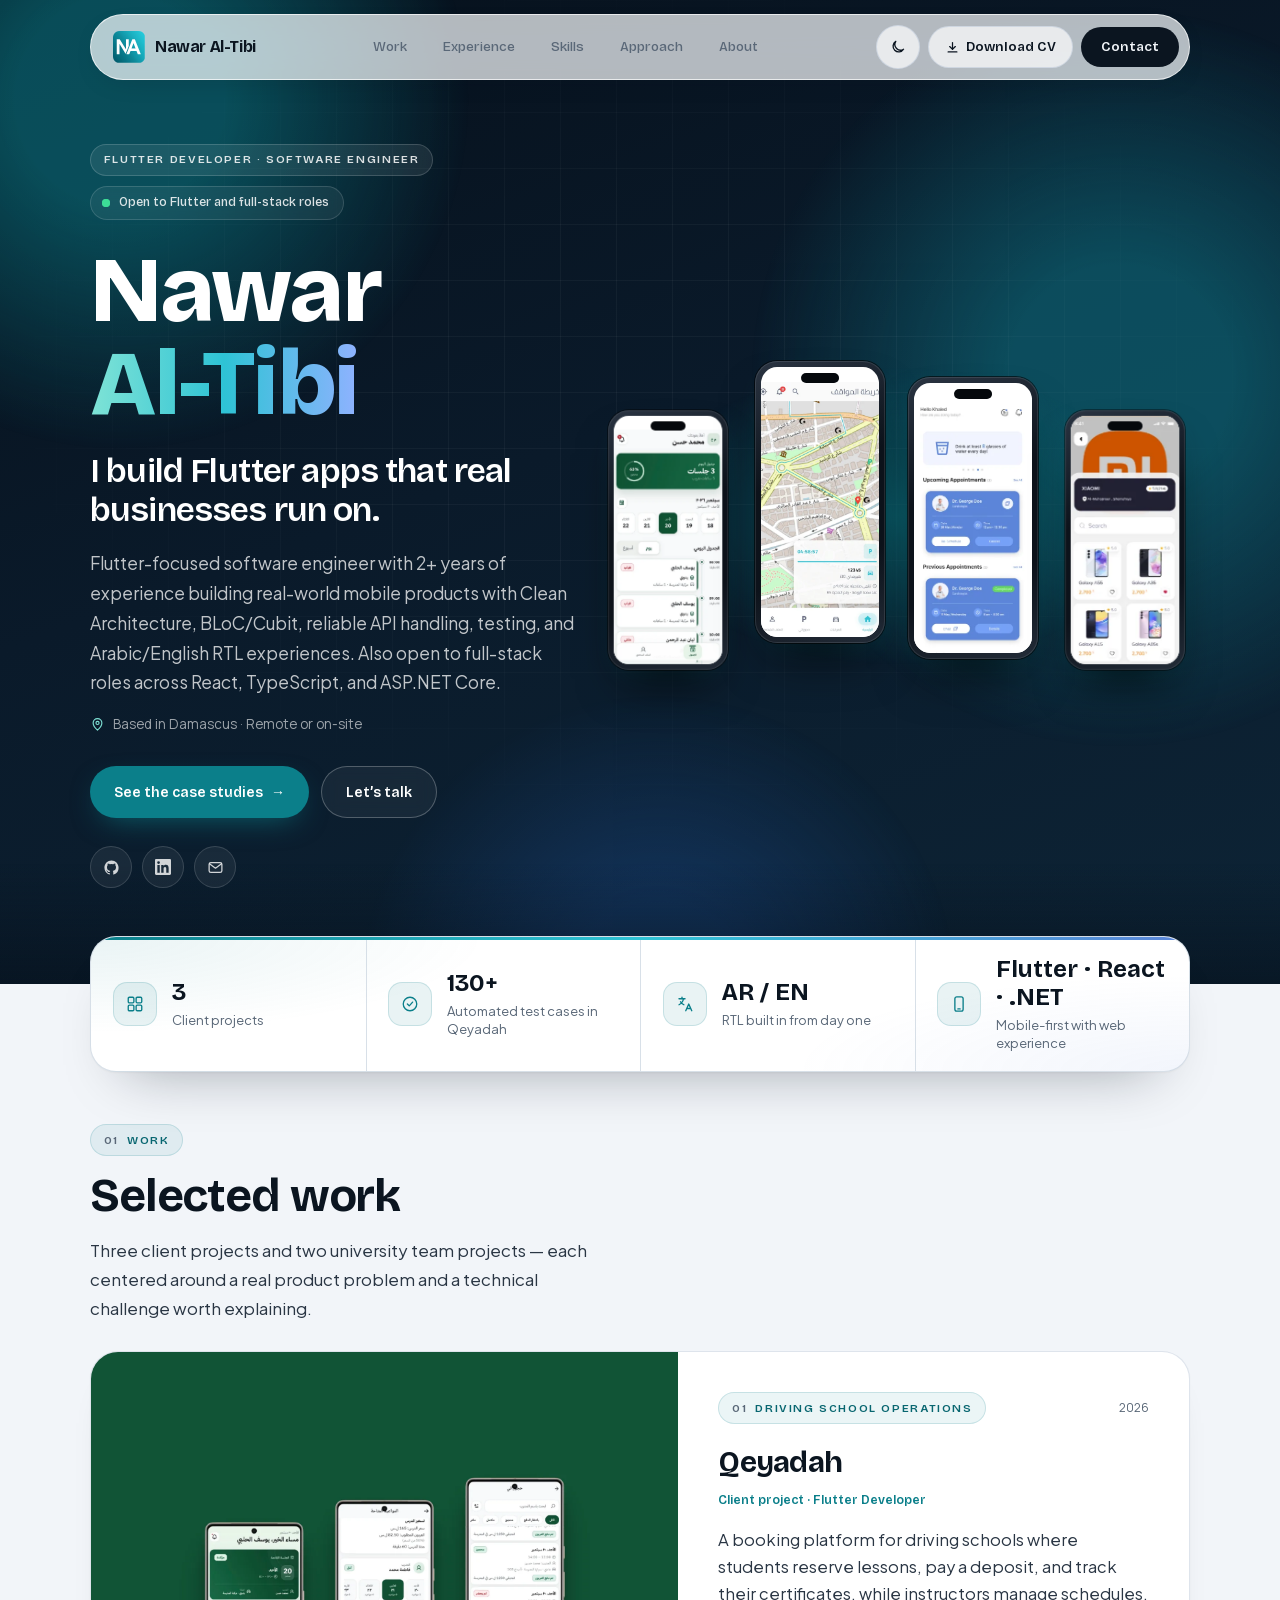
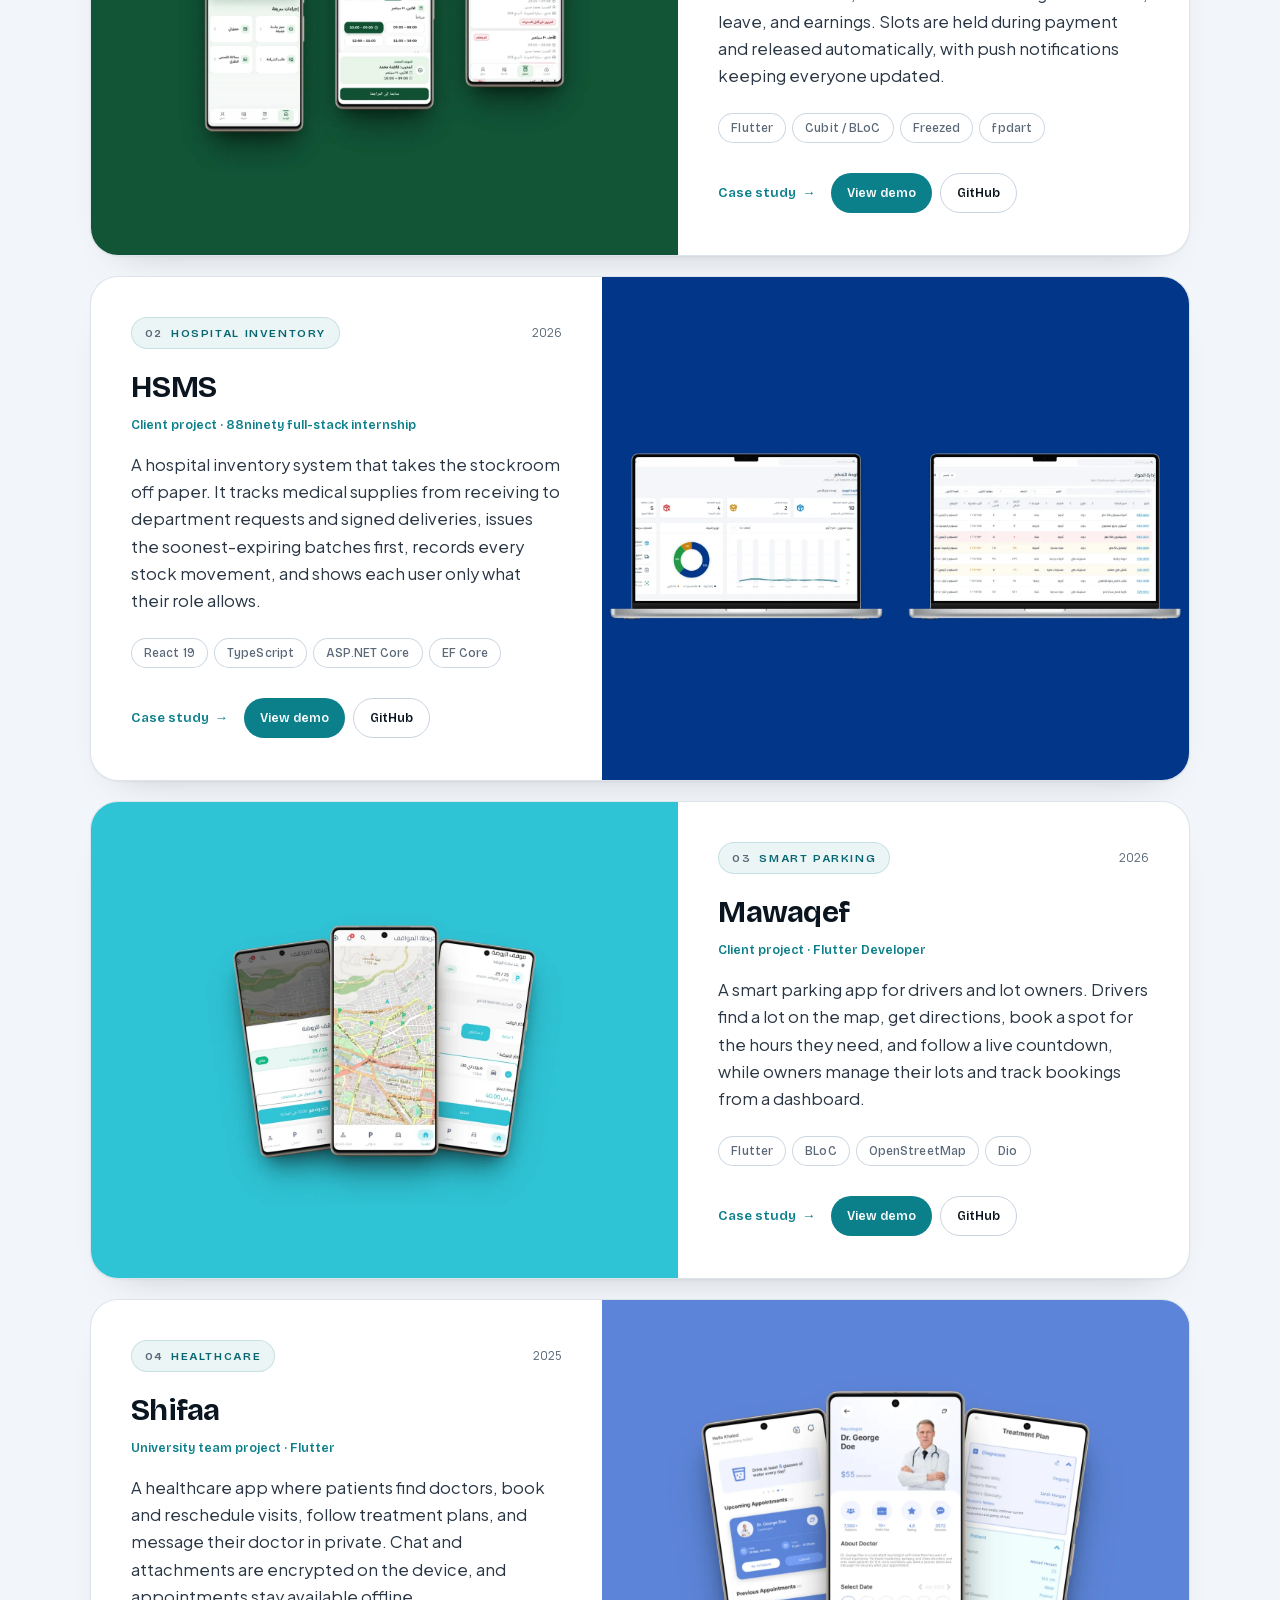
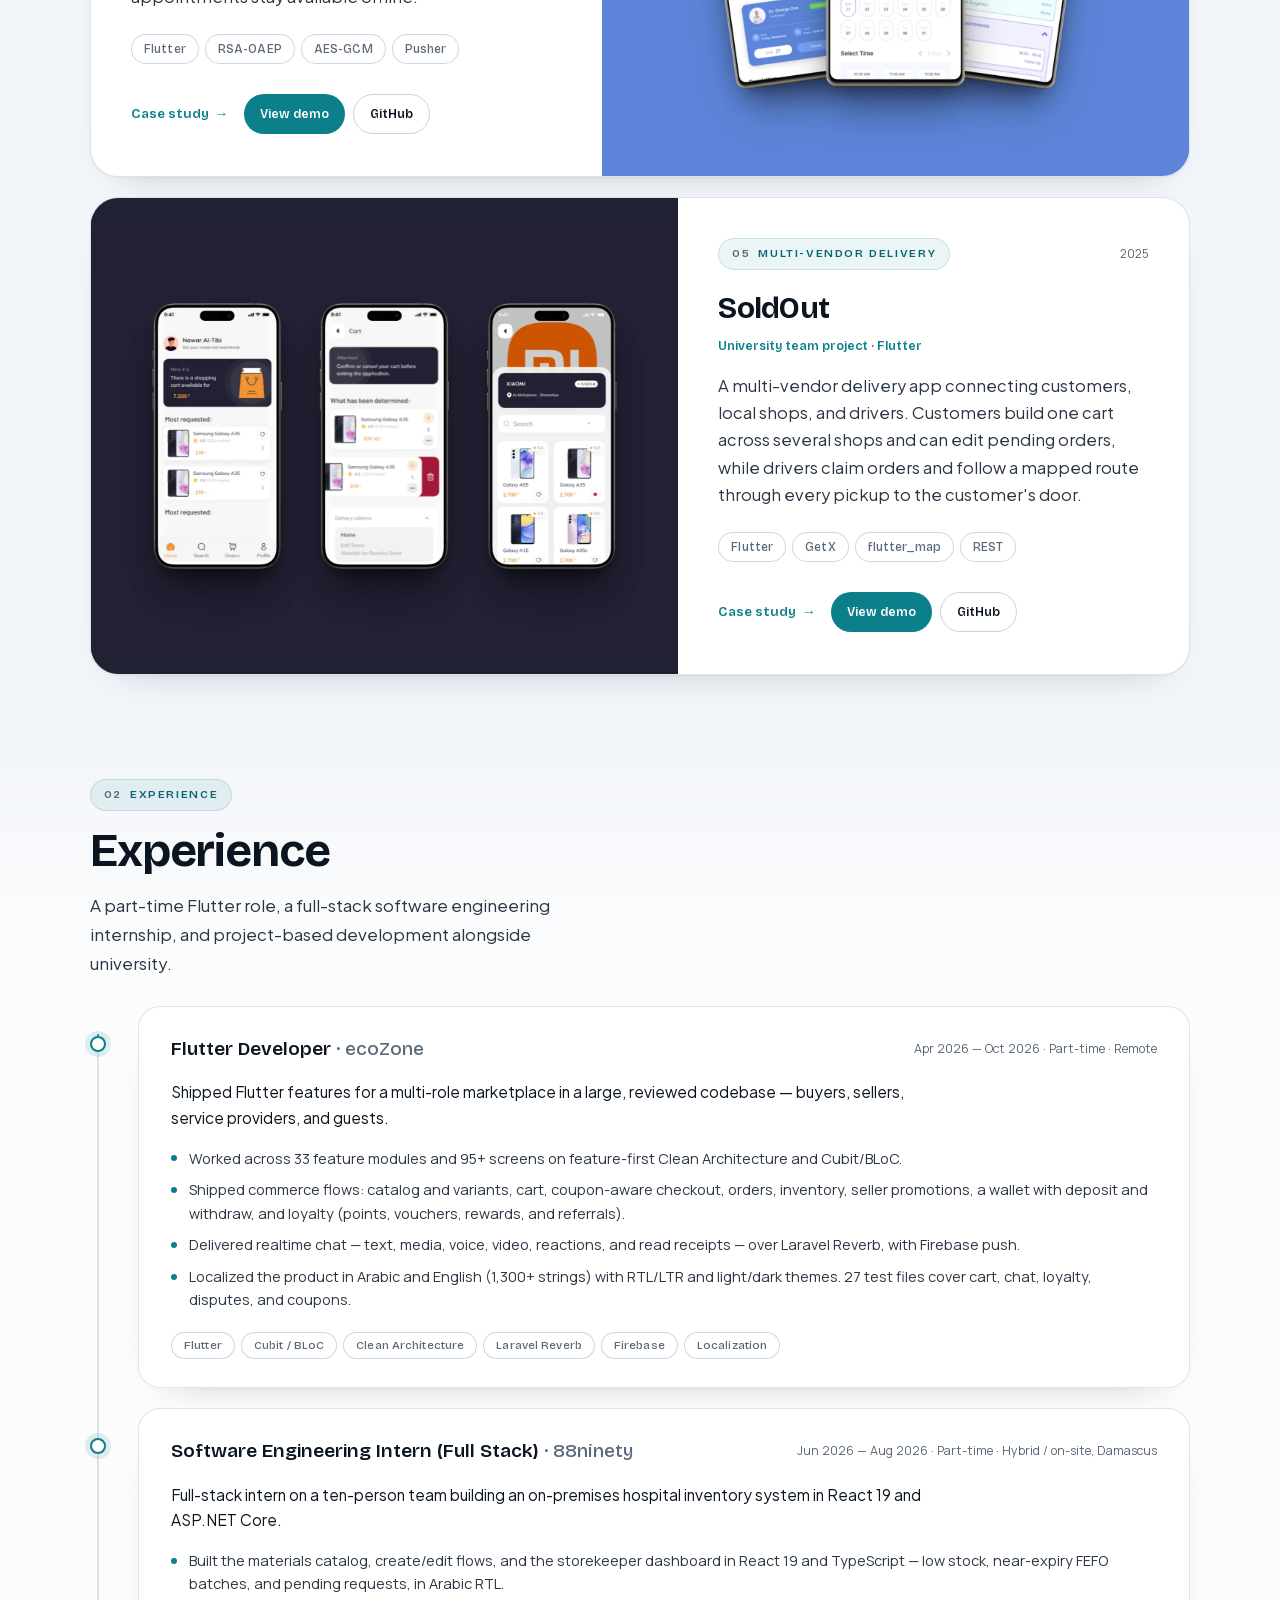
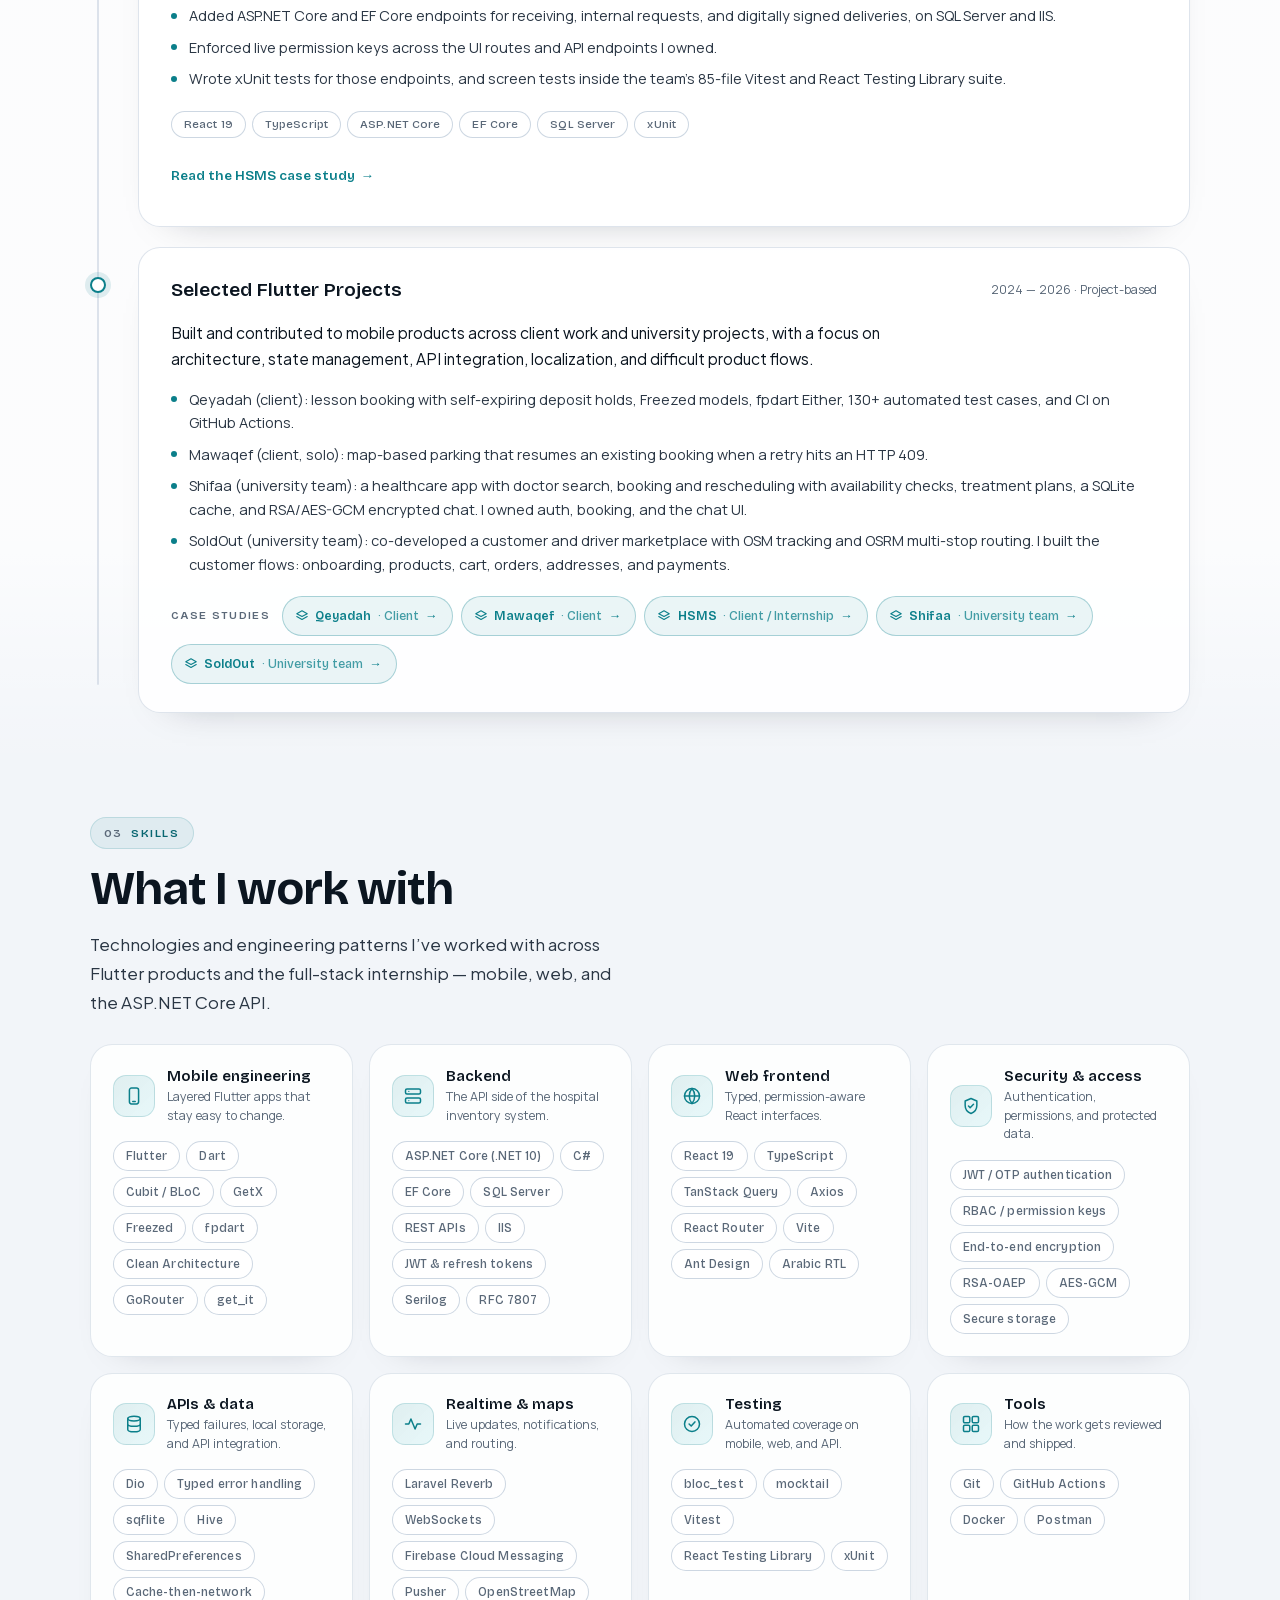
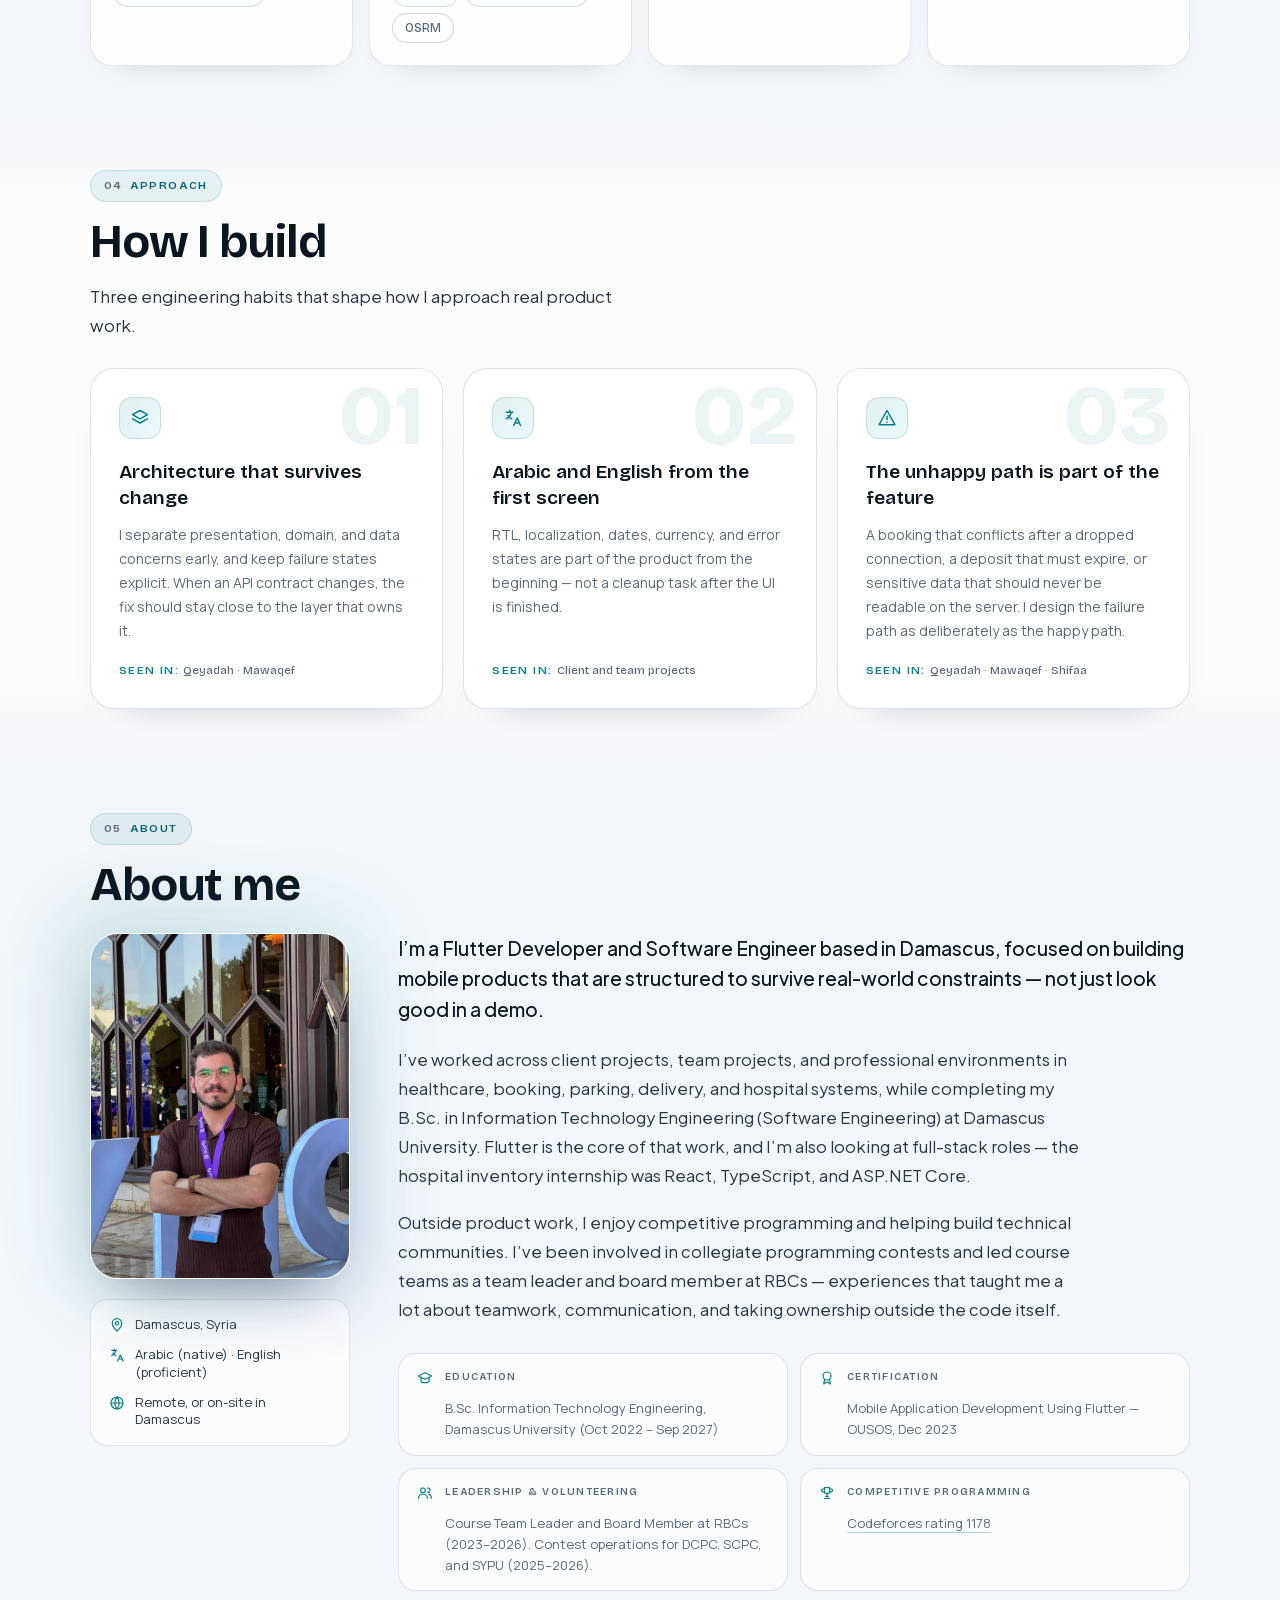
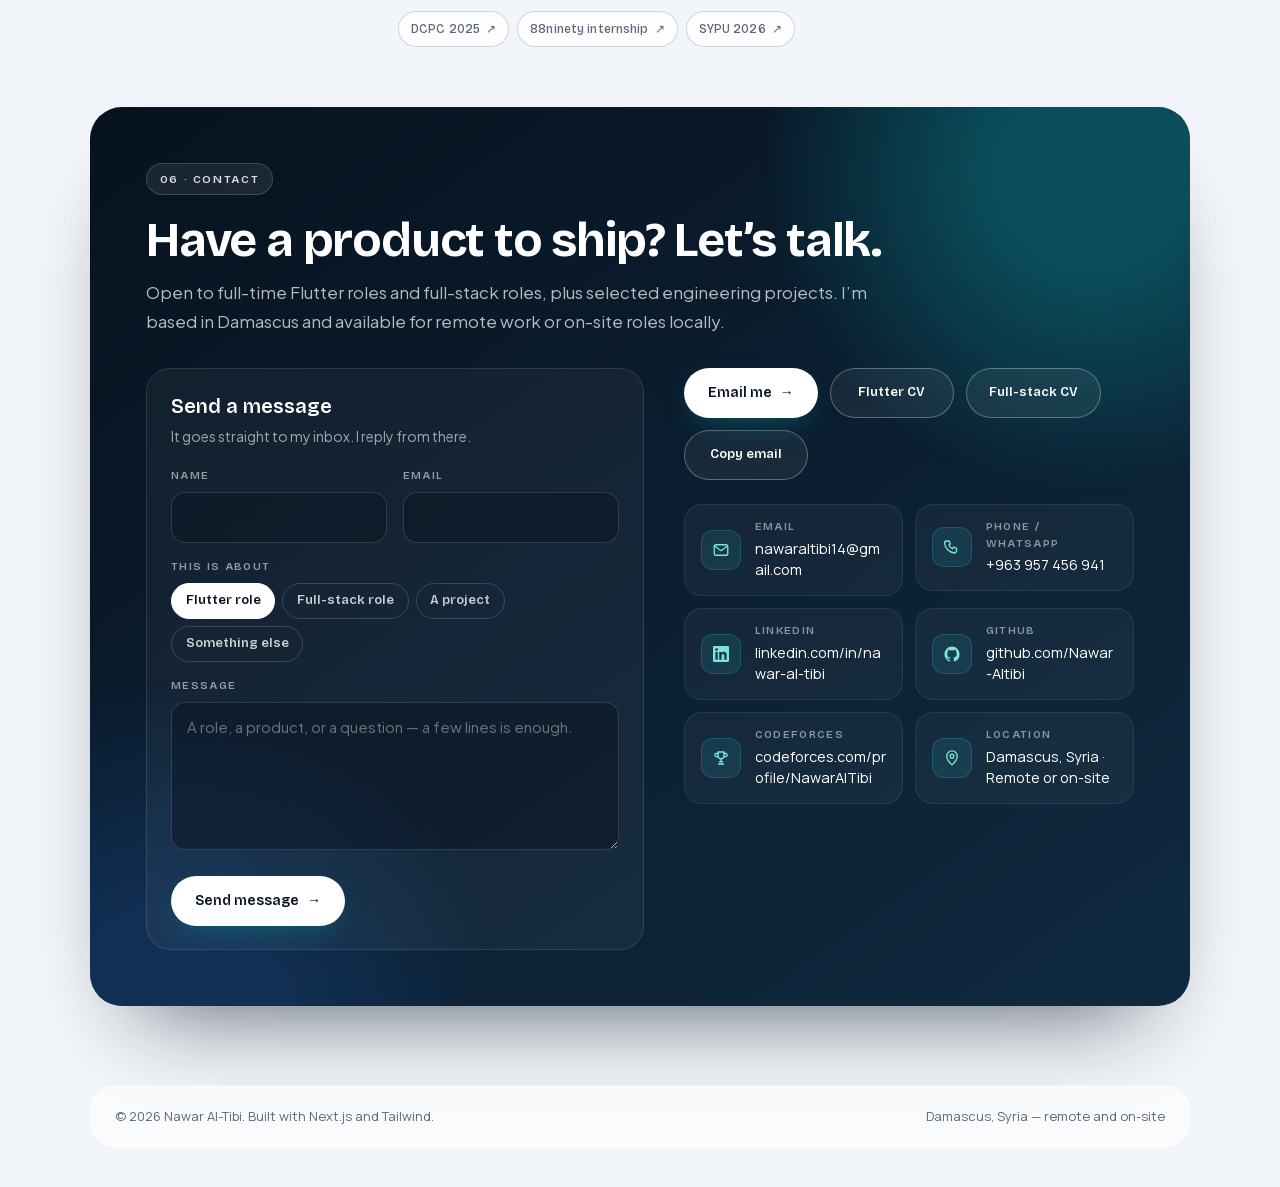
==== commit b63e2cd0: "deploy: update site" ====
--- a/index.html
+++ b/index.html
@@ -1 +1 @@
-<!DOCTYPE html><html lang="en" class="__variable_b51245 __variable_1a5708 __variable_d2dc74"><head><meta charSet="utf-8"/><meta name="viewport" content="width=device-width, initial-scale=1"/><link rel="preload" as="image" href="/logo.png"/><link rel="preload" as="image" href="/images/hero/qeyadah.webp" fetchPriority="high"/><link rel="preload" as="image" href="/images/hero/mawaqef.webp" fetchPriority="high"/><link rel="preload" as="image" href="/images/hero/shifaa.webp" fetchPriority="high"/><link rel="preload" as="image" href="/images/hero/soldout.webp" fetchPriority="high"/><link rel="stylesheet" href="/_next/static/css/55cf3a57bfb56373.css" data-precedence="next"/><link rel="preload" as="script" fetchPriority="low" href="/_next/static/chunks/webpack-ec3eb4295bfee28e.js"/><script src="/_next/static/chunks/fd9d1056-00bb33a35b5f8051.js" async=""></script><script src="/_next/static/chunks/23-bde6ee79b5543bf7.js" async=""></script><script src="/_next/static/chunks/main-app-78b314929792a4a2.js" async=""></script><script src="/_next/static/chunks/960-a6cde1030df9e60b.js" async=""></script><script src="/_next/static/chunks/976-f24f9240e311bf34.js" async=""></script><script src="/_next/static/chunks/app/page-4935413fe0acdbc8.js" async=""></script><script src="/_next/static/chunks/734-d151cb2065d351ca.js" async=""></script><script src="/_next/static/chunks/app/layout-d32ddef1b940fbb8.js" async=""></script><meta name="theme-color" media="(prefers-color-scheme: light)" content="#f3f6fa"/><meta name="theme-color" media="(prefers-color-scheme: dark)" content="#080f17"/><title>Nawar Al-Tibi | Flutter Developer</title><meta name="description" content="Flutter Developer in Damascus with 2+ years of experience building mobile products with Clean Architecture, BLoC/Cubit, testing, and Arabic/English RTL. Open to Flutter and full-stack roles."/><meta name="author" content="Nawar Al-Tibi"/><meta name="keywords" content="Flutter developer,Flutter developer Damascus,mobile app developer Syria,Clean Architecture Flutter,BLoC Cubit,Arabic RTL Flutter,React TypeScript,ASP.NET Core,full-stack developer"/><link rel="canonical" href="https://nawar-altibi.github.io"/><meta property="og:title" content="Nawar Al-Tibi | Flutter Developer"/><meta property="og:description" content="Flutter Developer in Damascus with 2+ years of experience building mobile products with Clean Architecture, BLoC/Cubit, testing, and Arabic/English RTL. Open to Flutter and full-stack roles."/><meta property="og:url" content="https://nawar-altibi.github.io"/><meta property="og:site_name" content="Nawar Al-Tibi"/><meta property="og:locale" content="en_US"/><meta property="og:image" content="https://nawar-altibi.github.io/og-image.png"/><meta property="og:image:type" content="image/png"/><meta property="og:image:width" content="1200"/><meta property="og:image:height" content="630"/><meta property="og:image:alt" content="Nawar Al-Tibi — Flutter Developer · Software Engineer"/><meta property="og:type" content="website"/><meta name="twitter:card" content="summary_large_image"/><meta name="twitter:title" content="Nawar Al-Tibi | Flutter Developer"/><meta name="twitter:description" content="Flutter Developer in Damascus with 2+ years of experience building mobile products with Clean Architecture, BLoC/Cubit, testing, and Arabic/English RTL. Open to Flutter and full-stack roles."/><meta name="twitter:image" content="https://nawar-altibi.github.io/og-image.png"/><link rel="icon" href="/favicon.ico" type="image/x-icon" sizes="16x16"/><link rel="icon" href="/icon.png?6d48b8c2577dffcd" type="image/png" sizes="512x512"/><link rel="apple-touch-icon" href="/apple-icon.png?3b875631c731bb97" type="image/png" sizes="180x180"/><script>(function(){try{var t=localStorage.getItem("theme");if(!t){t=window.matchMedia("(prefers-color-scheme: dark)").matches?"dark":"light"}if(t==="dark"){document.documentElement.classList.add("dark")}}catch(e){}})();</script><script type="application/ld+json">{"@context":"https://schema.org","@type":"Person","name":"Nawar Al-Tibi","jobTitle":"Flutter Developer","url":"https://nawar-altibi.github.io","email":"mailto:nawaraltibi14@gmail.com","address":{"@type":"PostalAddress","addressLocality":"Damascus","addressCountry":"SY"},"alumniOf":{"@type":"CollegeOrUniversity","name":"Damascus University"},"sameAs":["https://github.com/Nawar-Altibi","https://www.linkedin.com/in/nawar-al-tibi/","https://codeforces.com/profile/NawarAlTibi"]}</script><script src="/_next/static/chunks/polyfills-78c92fac7aa8fdd8.js" noModule=""></script></head><body class="font-body"><a href="#main" class="skip-link">Skip to content</a><div class="scroll-progress" aria-hidden="true" style="transform:scaleX(0)"></div><header class="site-nav"><div class="nav-pill flex items-center justify-between " style="opacity:0;transform:translateY(-24px)"><a aria-label="Nawar Al-Tibi, home" class="font-display font-bold text-[16px] tracking-tight text-fg flex items-center gap-2.5" href="/"><img src="/logo.png" alt="" width="32" height="32" class="w-8 h-8" aria-hidden="true"/><span class="hidden sm:inline">Nawar Al-Tibi</span></a><nav aria-label="Primary" class="hidden lg:flex items-center gap-1 font-display text-[13.5px] font-medium"><a class="relative rounded-full px-4 py-2 transition-colors duration-300 text-fgDim hover:text-fg" href="/#work"><span class="relative">Work</span></a><a class="relative rounded-full px-4 py-2 transition-colors duration-300 text-fgDim hover:text-fg" href="/#experience"><span class="relative">Experience</span></a><a class="relative rounded-full px-4 py-2 transition-colors duration-300 text-fgDim hover:text-fg" href="/#skills"><span class="relative">Skills</span></a><a class="relative rounded-full px-4 py-2 transition-colors duration-300 text-fgDim hover:text-fg" href="/#approach"><span class="relative">Approach</span></a><a class="relative rounded-full px-4 py-2 transition-colors duration-300 text-fgDim hover:text-fg" href="/#about"><span class="relative">About</span></a></nav><div class="flex items-center gap-2"><button type="button" class="theme-toggle " aria-label="Switch to dark mode" title="Switch to dark mode"><svg width="17" height="17" viewBox="0 0 24 24" fill="none" aria-hidden="true" class="theme-icon-sun"><circle cx="12" cy="12" r="4" stroke="currentColor" stroke-width="2"></circle><path d="M12 2v2m0 16v2M4.93 4.93l1.41 1.41m11.32 11.32l1.41 1.41M2 12h2m16 0h2M4.93 19.07l1.41-1.41m11.32-11.32l1.41-1.41" stroke="currentColor" stroke-width="2" stroke-linecap="round"></path></svg><svg width="16" height="16" viewBox="0 0 24 24" fill="none" aria-hidden="true" class="theme-icon-moon"><path d="M20.35 15.35A8.5 8.5 0 018.65 3.65 8.5 8.5 0 1020.35 15.35z" stroke="currentColor" stroke-width="2" stroke-linejoin="round"></path></svg></button><a href="/pdf/Nawar_Al_Tibi_Flutter_CV.pdf" download="Nawar_Al_Tibi_Flutter_CV.pdf" class="hidden sm:inline-flex items-center gap-1.5 font-display text-[13.5px] font-semibold text-fg border border-edge/80 bg-plane1/70 rounded-full px-4 py-2.5 transition-all duration-300 hover:border-brass hover:text-brass hover:-translate-y-0.5"><svg width="15" height="15" viewBox="0 0 24 24" fill="none" aria-hidden="true"><path d="M12 4v11m0 0l-4.5-4.5M12 15l4.5-4.5M5 19h14" stroke="currentColor" stroke-width="2" stroke-linecap="round" stroke-linejoin="round"></path></svg>Download CV</a><a class="hidden min-[400px]:inline-flex font-display text-[13.5px] font-semibold text-paper bg-fg rounded-full px-5 py-2.5 transition-all duration-300 hover:bg-brass hover:-translate-y-0.5" href="/#contact">Contact</a><button type="button" class="lg:hidden grid place-items-center w-11 h-11 rounded-full border border-edge/70 bg-plane1/70 text-fg" aria-label="Open menu" aria-expanded="false" aria-controls="mobile-nav"><svg width="18" height="18" viewBox="0 0 24 24" fill="none" aria-hidden="true"><path stroke="currentColor" stroke-width="2" stroke-linecap="round" d="M4 8H20"></path><path stroke="currentColor" stroke-width="2" stroke-linecap="round" d="M4 16H20"></path></svg></button></div></div></header><main id="main" tabindex="-1"><section class="hero-stage" aria-labelledby="hero-name"><div class="hero-aurora" aria-hidden="true"><span class="blob-a"></span><span class="blob-b"></span><span class="blob-c"></span></div><div class="hero-grid" aria-hidden="true"></div><div class="hero-fade" aria-hidden="true"></div><div class="wrap relative z-10 grid lg:grid-cols-[1fr_1.2fr] gap-10 lg:gap-6 items-center pt-32 pb-20 sm:pt-36 md:pb-24 w-full"><div><div style="opacity:0;transform:translateY(12px)"><div class="flex flex-wrap items-center gap-2.5"><span class="eyebrow eyebrow-light !text-[10.5px] !tracking-[0.1em] sm:!text-[11.5px] sm:!tracking-[0.14em]">Flutter Developer · Software Engineer</span><span class="status-pill"><span class="status-dot" aria-hidden="true"></span>Open to Flutter and full-stack roles</span></div></div><div style="opacity:0;transform:translateY(24px)"><h1 id="hero-name" class="font-display font-extrabold text-[clamp(44px,8.5vw,92px)] leading-[1.02] tracking-tight text-white mt-6">Nawar<!-- --> <span class="bg-gradient-to-r from-[#7fe3d6] via-[#2ec3d5] to-[#8fb2ff] bg-clip-text text-transparent whitespace-nowrap">Al-Tibi</span></h1></div><div style="opacity:0;transform:translateY(24px)"><p class="font-display font-semibold text-[clamp(22px,3.2vw,34px)] leading-[1.15] tracking-tight text-white mt-5 max-w-[20ch]">I build Flutter apps that real businesses run on.</p></div><div style="opacity:0;transform:translateY(24px)"><p class="font-text text-[16.5px] sm:text-[17.5px] leading-[1.7] text-white/75 max-w-[48ch] mt-5">Flutter-focused software engineer with 2+ years of experience building real-world mobile products with Clean Architecture, BLoC/Cubit, reliable API handling, testing, and Arabic/English RTL experiences. Also open to full-stack roles across React, TypeScript, and ASP.NET Core.</p><p class="flex items-center gap-2 font-body text-[13.5px] text-white/60 mt-4"><svg width="15" height="15" viewBox="0 0 24 24" fill="none" stroke="currentColor" stroke-width="1.8" stroke-linecap="round" stroke-linejoin="round" aria-hidden="true" class="text-[#7fe3d6]"><path d="M12 21s7-6.2 7-11.5A7 7 0 0 0 5 9.5C5 14.8 12 21 12 21Z"></path><circle cx="12" cy="9.5" r="2.5"></circle></svg>Based in Damascus · Remote or on-site</p></div><div style="opacity:0;transform:translateY(24px)"><div class="flex flex-wrap gap-3 mt-8"><a href="#work" class="btn-primary">See the case studies<!-- --> <span class="btn-arrow" aria-hidden="true">→</span></a><a href="#contact" class="btn-ghost !border-white/25 !text-white !bg-white/5 backdrop-blur hover:!border-white/70 hover:!bg-white/10">Let’s talk</a></div></div><div style="opacity:0;transform:translateY(24px)"><div class="flex items-center gap-2.5 mt-7"><a href="https://github.com/Nawar-Altibi" aria-label="GitHub" title="GitHub" class="social-link" target="_blank" rel="noreferrer"><svg width="17" height="17" viewBox="0 0 24 24" fill="currentColor" stroke="none" stroke-width="1.8" stroke-linecap="round" stroke-linejoin="round" aria-hidden="true" class=""><path d="M12 2C6.48 2 2 6.58 2 12.23c0 4.52 2.87 8.35 6.84 9.7.5.1.68-.22.68-.49 0-.24-.01-.87-.01-1.71-2.78.62-3.37-1.37-3.37-1.37-.46-1.18-1.11-1.5-1.11-1.5-.91-.64.07-.62.07-.62 1 .07 1.53 1.06 1.53 1.06.89 1.57 2.34 1.12 2.91.85.09-.66.35-1.12.63-1.37-2.22-.26-4.56-1.14-4.56-5.07 0-1.12.39-2.04 1.03-2.76-.1-.26-.45-1.3.1-2.7 0 0 .84-.28 2.75 1.05a9.3 9.3 0 0 1 5 0c1.91-1.33 2.75-1.05 2.75-1.05.55 1.4.2 2.44.1 2.7.64.72 1.03 1.64 1.03 2.76 0 3.94-2.34 4.81-4.57 5.06.36.32.68.94.68 1.9 0 1.37-.01 2.47-.01 2.81 0 .27.18.6.69.49A10.1 10.1 0 0 0 22 12.23C22 6.58 17.52 2 12 2Z"></path></svg></a><a href="https://www.linkedin.com/in/nawar-al-tibi/" aria-label="LinkedIn" title="LinkedIn" class="social-link" target="_blank" rel="noreferrer"><svg width="16" height="16" viewBox="0 0 24 24" fill="currentColor" stroke="none" stroke-width="1.8" stroke-linecap="round" stroke-linejoin="round" aria-hidden="true" class=""><path d="M20.45 20.45h-3.56v-5.57c0-1.33-.02-3.04-1.85-3.04-1.85 0-2.14 1.45-2.14 2.94v5.67H9.34V9h3.42v1.56h.05c.48-.9 1.64-1.85 3.37-1.85 3.6 0 4.27 2.37 4.27 5.46v6.28ZM5.34 7.43a2.06 2.06 0 1 1 0-4.13 2.06 2.06 0 0 1 0 4.13ZM7.12 20.45H3.56V9h3.56v11.45ZM22.22 0H1.77C.79 0 0 .77 0 1.73v20.54C0 23.23.79 24 1.77 24h20.45c.98 0 1.78-.77 1.78-1.73V1.73C24 .77 23.2 0 22.22 0Z"></path></svg></a><a href="mailto:nawaraltibi14@gmail.com" aria-label="Email" title="Email" class="social-link"><svg width="17" height="17" viewBox="0 0 24 24" fill="none" stroke="currentColor" stroke-width="1.8" stroke-linecap="round" stroke-linejoin="round" aria-hidden="true" class=""><rect x="3" y="5" width="18" height="14" rx="2.5"></rect><path d="m4 7 8 6 8-6"></path></svg></a></div></div></div><div class="hero-card-wrap" style="opacity:0;transform:translateY(40px)"><div class="hero-card-glow" aria-hidden="true"></div><a class="hero-phones-stage" aria-label="Selected work" tabindex="-1" href="#work"><div class="hero-phones" style="transform:none"><div class="hero-phone"><div class="hero-phone-parallax" style="opacity:0;transform:scale(0.88)"><div class="hero-phone-float"><div class="phone-frame"><div class="phone-screen with-status-bar"><span class="phone-island" aria-hidden="true"></span><img src="/images/hero/qeyadah.webp" alt="Qeyadah instructor schedule" width="400" height="818" fetchPriority="high" decoding="async" draggable="false"/></div></div></div></div></div><div class="hero-phone"><div class="hero-phone-parallax" style="opacity:0;transform:scale(0.88)"><div class="hero-phone-float"><div class="phone-frame"><div class="phone-screen with-status-bar"><span class="phone-island" aria-hidden="true"></span><img src="/images/hero/mawaqef.webp" alt="Mawaqef parking map with a live booking timer" width="400" height="784" fetchPriority="high" decoding="async" draggable="false"/></div></div></div></div></div><div class="hero-phone"><div class="hero-phone-parallax" style="opacity:0;transform:scale(0.88)"><div class="hero-phone-float"><div class="phone-frame"><div class="phone-screen with-status-bar"><span class="phone-island" aria-hidden="true"></span><img src="/images/hero/shifaa.webp" alt="Shifaa patient home with upcoming appointments" width="258" height="780" fetchPriority="high" decoding="async" draggable="false"/></div></div></div></div></div><div class="hero-phone"><div class="hero-phone-parallax" style="opacity:0;transform:scale(0.88)"><div class="hero-phone-float"><div class="phone-frame"><div class="phone-screen "><span class="phone-island" aria-hidden="true"></span><img src="/images/hero/soldout.webp" alt="SoldOut market page with products" width="213" height="474" fetchPriority="high" decoding="async" draggable="false"/></div></div></div></div></div></div></a></div></div></section><section class="wrap relative z-10 -mt-10 sm:-mt-12" aria-label="Highlights"><div class="stats-card grid grid-cols-2 lg:grid-cols-4"><div class="stat" style="opacity:0;transform:translateY(20px)"><span class="stat-icon" aria-hidden="true"><svg width="18" height="18" viewBox="0 0 24 24" fill="none" stroke="currentColor" stroke-width="1.8" stroke-linecap="round" stroke-linejoin="round" aria-hidden="true" class=""><rect x="3" y="3" width="7.5" height="7.5" rx="1.5"></rect><rect x="13.5" y="3" width="7.5" height="7.5" rx="1.5"></rect><rect x="3" y="13.5" width="7.5" height="7.5" rx="1.5"></rect><rect x="13.5" y="13.5" width="7.5" height="7.5" rx="1.5"></rect></svg></span><div class="min-w-0"><p class="stat-value"><span>0</span></p><p class="stat-label">Client projects</p></div></div><div class="stat" style="opacity:0;transform:translateY(20px)"><span class="stat-icon" aria-hidden="true"><svg width="18" height="18" viewBox="0 0 24 24" fill="none" stroke="currentColor" stroke-width="1.8" stroke-linecap="round" stroke-linejoin="round" aria-hidden="true" class=""><circle cx="12" cy="12" r="9"></circle><path d="m8.5 12 2.5 2.5 4.5-5"></path></svg></span><div class="min-w-0"><p class="stat-value"><span>0</span>+</p><p class="stat-label">Automated test cases in Qeyadah</p></div></div><div class="stat" style="opacity:0;transform:translateY(20px)"><span class="stat-icon" aria-hidden="true"><svg width="18" height="18" viewBox="0 0 24 24" fill="none" stroke="currentColor" stroke-width="1.8" stroke-linecap="round" stroke-linejoin="round" aria-hidden="true" class=""><path d="M4 5h8M8 3v2M10 5c-.6 3.6-2.8 6.4-6 8M6 9c1 1.8 2.6 3.2 4.5 4"></path><path d="m13 21 4-9 4 9M14.5 18h5"></path></svg></span><div class="min-w-0"><p class="stat-value">AR / EN</p><p class="stat-label">RTL built in from day one</p></div></div><div class="stat" style="opacity:0;transform:translateY(20px)"><span class="stat-icon" aria-hidden="true"><svg width="18" height="18" viewBox="0 0 24 24" fill="none" stroke="currentColor" stroke-width="1.8" stroke-linecap="round" stroke-linejoin="round" aria-hidden="true" class=""><rect x="6.5" y="2.5" width="11" height="19" rx="2.5"></rect><path d="M10.5 18.5h3"></path></svg></span><div class="min-w-0"><p class="stat-value">Flutter + React</p><p class="stat-label">Mobile-first with web experience</p></div></div></div></section><section id="work" class="wrap section"><div class="mb-7 max-w-[58ch]" style="opacity:0;transform:translateY(24px)"><span class="eyebrow"><span class="text-fgDim">01</span>Work</span><h2 class="font-display font-bold text-[clamp(30px,4.4vw,46px)] tracking-tight text-fg mt-4 leading-[1.05]">Selected work</h2><p class="font-text text-[17px] leading-[1.7] text-fgFaint mt-4">Three client projects and two university team projects — each centered around a real product problem and a technical challenge worth explaining.</p></div><div class="space-y-5"><div style="opacity:0;transform:translateY(40px)"><article class="project-band group/card "><a class="project-band-media" style="background-color:#115436" aria-label="Qeyadah case study" tabindex="-1" href="/work/qeyadah"><img src="/images/mocks/qeyadah-hero.webp" alt="Qeyadah app screens" loading="lazy" decoding="async"/></a><div class="p-7 sm:p-10 flex flex-col justify-center"><div class="flex items-center justify-between gap-3 mb-4"><span class="eyebrow"><span class="text-fgDim">01</span>Driving school operations</span><span class="font-body text-[12px] text-fgDim">2026</span></div><a class="group" href="/work/qeyadah"><h3 class="font-display font-bold text-[30px] tracking-tight text-fg group-hover:text-brass transition-colors duration-300">Qeyadah</h3><p class="font-display text-[12.5px] font-semibold text-brass mt-1.5">Client project · Flutter Developer</p><p class="font-text text-[16.5px] leading-[1.65] text-fgFaint mt-4 max-w-[42ch]">A booking platform for driving schools where students reserve lessons, pay a deposit, and track their certificates, while instructors manage schedules, leave, and earnings. Slots are held during payment and released automatically, with push notifications keeping everyone updated.</p></a><div class="flex flex-wrap gap-1.5 mt-6"><span class="chip">Flutter</span><span class="chip">Cubit / BLoC</span><span class="chip">Freezed</span><span class="chip">fpdart</span></div><div class="mt-7 flex flex-wrap items-center gap-4"><a class="arrow-link min-h-[44px]" href="/work/qeyadah">Case study <span aria-hidden="true">→</span></a><div class="flex flex-wrap gap-2"><a href="https://drive.google.com/drive/folders/1tnw-dmNj86ASDUnXP6s0VGAtSV2TkeCL" target="_blank" rel="noreferrer" class="inline-flex items-center min-h-[40px] font-display text-[12.5px] font-semibold rounded-full px-4 py-2 transition-all duration-300 hover:-translate-y-0.5 bg-brass text-onBrass hover:bg-brassDim hover:shadow-[0_10px_24px_-12px_rgba(11,127,138,0.8)]" aria-label="View Qeyadah demo walkthrough (opens in a new tab)">View demo</a><a href="https://github.com/Nawar-Altibi/Qeyadah-Driving-School-Application" target="_blank" rel="noreferrer" class="inline-flex items-center min-h-[40px] font-display text-[12.5px] font-semibold rounded-full px-4 py-2 transition-all duration-300 hover:-translate-y-0.5 border border-edge text-fg bg-plane1/70 hover:border-brass hover:text-brass" aria-label="Qeyadah on GitHub (opens in a new tab)">GitHub</a></div></div></div></article></div><div style="opacity:0;transform:translateY(40px)"><article class="project-band group/card reverse"><a class="project-band-media" style="background-color:#013688" aria-label="HSMS case study" tabindex="-1" href="/work/hsms"><img src="/images/mocks/hsms-hero.webp" alt="HSMS app screens" loading="lazy" decoding="async"/></a><div class="p-7 sm:p-10 flex flex-col justify-center"><div class="flex items-center justify-between gap-3 mb-4"><span class="eyebrow"><span class="text-fgDim">02</span>Hospital inventory</span><span class="font-body text-[12px] text-fgDim">2026</span></div><a class="group" href="/work/hsms"><h3 class="font-display font-bold text-[30px] tracking-tight text-fg group-hover:text-brass transition-colors duration-300">HSMS</h3><p class="font-display text-[12.5px] font-semibold text-brass mt-1.5">Client project · 88ninety full-stack internship</p><p class="font-text text-[16.5px] leading-[1.65] text-fgFaint mt-4 max-w-[42ch]">A hospital inventory system that takes the stockroom off paper. It tracks medical supplies from receiving to department requests and signed deliveries, issues the soonest-expiring batches first, records every stock movement, and shows each user only what their role allows.</p></a><div class="flex flex-wrap gap-1.5 mt-6"><span class="chip">React 19</span><span class="chip">TypeScript</span><span class="chip">ASP.NET Core</span><span class="chip">EF Core</span></div><div class="mt-7 flex flex-wrap items-center gap-4"><a class="arrow-link min-h-[44px]" href="/work/hsms">Case study <span aria-hidden="true">→</span></a><div class="flex flex-wrap gap-2"><a href="https://drive.google.com/drive/folders/1Xagwfhb1Z1GppspbUyRhEe76Lpg1VwCE" target="_blank" rel="noreferrer" class="inline-flex items-center min-h-[40px] font-display text-[12.5px] font-semibold rounded-full px-4 py-2 transition-all duration-300 hover:-translate-y-0.5 bg-brass text-onBrass hover:bg-brassDim hover:shadow-[0_10px_24px_-12px_rgba(11,127,138,0.8)]" aria-label="View HSMS demo walkthrough (opens in a new tab)">View demo</a><a href="https://github.com/Nawar-Altibi/Hospital-Storage-Management" target="_blank" rel="noreferrer" class="inline-flex items-center min-h-[40px] font-display text-[12.5px] font-semibold rounded-full px-4 py-2 transition-all duration-300 hover:-translate-y-0.5 border border-edge text-fg bg-plane1/70 hover:border-brass hover:text-brass" aria-label="HSMS on GitHub (opens in a new tab)">GitHub</a></div></div></div></article></div><div style="opacity:0;transform:translateY(40px)"><article class="project-band group/card "><a class="project-band-media" style="background-color:#2EC3D5" aria-label="Mawaqef case study" tabindex="-1" href="/work/mawaqef"><img src="/images/mocks/mawaqef-hero.webp" alt="Mawaqef app screens" loading="lazy" decoding="async"/></a><div class="p-7 sm:p-10 flex flex-col justify-center"><div class="flex items-center justify-between gap-3 mb-4"><span class="eyebrow"><span class="text-fgDim">03</span>Smart parking</span><span class="font-body text-[12px] text-fgDim">2026</span></div><a class="group" href="/work/mawaqef"><h3 class="font-display font-bold text-[30px] tracking-tight text-fg group-hover:text-brass transition-colors duration-300">Mawaqef</h3><p class="font-display text-[12.5px] font-semibold text-brass mt-1.5">Client project · Flutter Developer</p><p class="font-text text-[16.5px] leading-[1.65] text-fgFaint mt-4 max-w-[42ch]">A smart parking app for drivers and lot owners. Drivers find a lot on the map, get directions, book a spot for the hours they need, and follow a live countdown, while owners manage their lots and track bookings from a dashboard.</p></a><div class="flex flex-wrap gap-1.5 mt-6"><span class="chip">Flutter</span><span class="chip">BLoC</span><span class="chip">OpenStreetMap</span><span class="chip">Dio</span></div><div class="mt-7 flex flex-wrap items-center gap-4"><a class="arrow-link min-h-[44px]" href="/work/mawaqef">Case study <span aria-hidden="true">→</span></a><div class="flex flex-wrap gap-2"><a href="https://drive.google.com/drive/folders/1Dh8FVGhq5LwQpEa1cxFhj-DUXJ6mgRhP" target="_blank" rel="noreferrer" class="inline-flex items-center min-h-[40px] font-display text-[12.5px] font-semibold rounded-full px-4 py-2 transition-all duration-300 hover:-translate-y-0.5 bg-brass text-onBrass hover:bg-brassDim hover:shadow-[0_10px_24px_-12px_rgba(11,127,138,0.8)]" aria-label="View Mawaqef demo walkthrough (opens in a new tab)">View demo</a><a href="https://github.com/Nawar-Altibi/Mawaqef" target="_blank" rel="noreferrer" class="inline-flex items-center min-h-[40px] font-display text-[12.5px] font-semibold rounded-full px-4 py-2 transition-all duration-300 hover:-translate-y-0.5 border border-edge text-fg bg-plane1/70 hover:border-brass hover:text-brass" aria-label="Mawaqef on GitHub (opens in a new tab)">GitHub</a></div></div></div></article></div><div style="opacity:0;transform:translateY(40px)"><article class="project-band group/card reverse"><a class="project-band-media" style="background-color:#5C85D9" aria-label="Shifaa case study" tabindex="-1" href="/work/shifaa"><img src="/images/mocks/shifaa-hero.webp" alt="Shifaa app screens" loading="lazy" decoding="async"/></a><div class="p-7 sm:p-10 flex flex-col justify-center"><div class="flex items-center justify-between gap-3 mb-4"><span class="eyebrow"><span class="text-fgDim">04</span>Healthcare</span><span class="font-body text-[12px] text-fgDim">2025</span></div><a class="group" href="/work/shifaa"><h3 class="font-display font-bold text-[30px] tracking-tight text-fg group-hover:text-brass transition-colors duration-300">Shifaa</h3><p class="font-display text-[12.5px] font-semibold text-brass mt-1.5">University team project · Flutter</p><p class="font-text text-[16.5px] leading-[1.65] text-fgFaint mt-4 max-w-[42ch]">A healthcare app where patients find doctors, book and reschedule visits, follow treatment plans, and message their doctor in private. Chat and attachments are encrypted on the device, and appointments stay available offline.</p></a><div class="flex flex-wrap gap-1.5 mt-6"><span class="chip">Flutter</span><span class="chip">RSA-OAEP</span><span class="chip">AES-GCM</span><span class="chip">Pusher</span></div><div class="mt-7 flex flex-wrap items-center gap-4"><a class="arrow-link min-h-[44px]" href="/work/shifaa">Case study <span aria-hidden="true">→</span></a><div class="flex flex-wrap gap-2"><a href="https://drive.google.com/drive/folders/1Gfv_WbQZsoUSJHVGArGnASADTvwyVOrY" target="_blank" rel="noreferrer" class="inline-flex items-center min-h-[40px] font-display text-[12.5px] font-semibold rounded-full px-4 py-2 transition-all duration-300 hover:-translate-y-0.5 bg-brass text-onBrass hover:bg-brassDim hover:shadow-[0_10px_24px_-12px_rgba(11,127,138,0.8)]" aria-label="View Shifaa demo walkthrough (opens in a new tab)">View demo</a><a href="https://github.com/Nawar-Altibi/Shifaa" target="_blank" rel="noreferrer" class="inline-flex items-center min-h-[40px] font-display text-[12.5px] font-semibold rounded-full px-4 py-2 transition-all duration-300 hover:-translate-y-0.5 border border-edge text-fg bg-plane1/70 hover:border-brass hover:text-brass" aria-label="Shifaa on GitHub (opens in a new tab)">GitHub</a></div></div></div></article></div><div style="opacity:0;transform:translateY(40px)"><article class="project-band group/card "><a class="project-band-media" style="background-color:#212134" aria-label="SoldOut case study" tabindex="-1" href="/work/soldout"><img src="/images/mocks/soldout-hero.webp" alt="SoldOut app screens" loading="lazy" decoding="async"/></a><div class="p-7 sm:p-10 flex flex-col justify-center"><div class="flex items-center justify-between gap-3 mb-4"><span class="eyebrow"><span class="text-fgDim">05</span>Multi-vendor delivery</span><span class="font-body text-[12px] text-fgDim">2025</span></div><a class="group" href="/work/soldout"><h3 class="font-display font-bold text-[30px] tracking-tight text-fg group-hover:text-brass transition-colors duration-300">SoldOut</h3><p class="font-display text-[12.5px] font-semibold text-brass mt-1.5">University team project · Flutter</p><p class="font-text text-[16.5px] leading-[1.65] text-fgFaint mt-4 max-w-[42ch]">A multi-vendor delivery app connecting customers, local shops, and drivers. Customers build one cart across several shops and can edit pending orders, while drivers claim orders and follow a mapped route through every pickup to the customer&#x27;s door.</p></a><div class="flex flex-wrap gap-1.5 mt-6"><span class="chip">Flutter</span><span class="chip">GetX</span><span class="chip">flutter_map</span><span class="chip">REST</span></div><div class="mt-7 flex flex-wrap items-center gap-4"><a class="arrow-link min-h-[44px]" href="/work/soldout">Case study <span aria-hidden="true">→</span></a><div class="flex flex-wrap gap-2"><a href="https://drive.google.com/drive/folders/1JVfOZWIWCjbeinHMCRQnBta3KeY-OB0z" target="_blank" rel="noreferrer" class="inline-flex items-center min-h-[40px] font-display text-[12.5px] font-semibold rounded-full px-4 py-2 transition-all duration-300 hover:-translate-y-0.5 bg-brass text-onBrass hover:bg-brassDim hover:shadow-[0_10px_24px_-12px_rgba(11,127,138,0.8)]" aria-label="View SoldOut demo walkthrough (opens in a new tab)">View demo</a><a href="https://github.com/Nawar-Altibi/SoldOut" target="_blank" rel="noreferrer" class="inline-flex items-center min-h-[40px] font-display text-[12.5px] font-semibold rounded-full px-4 py-2 transition-all duration-300 hover:-translate-y-0.5 border border-edge text-fg bg-plane1/70 hover:border-brass hover:text-brass" aria-label="SoldOut on GitHub (opens in a new tab)">GitHub</a></div></div></div></article></div></div></section><section id="experience" class="band-soft"><div class="wrap section"><div class="mb-7 max-w-[58ch]" style="opacity:0;transform:translateY(24px)"><span class="eyebrow"><span class="text-fgDim">02</span>Experience</span><h2 class="font-display font-bold text-[clamp(30px,4.4vw,46px)] tracking-tight text-fg mt-4 leading-[1.05]">Experience</h2><p class="font-text text-[17px] leading-[1.7] text-fgFaint mt-4">A part-time Flutter role, a full-stack software engineering internship, and project-based development alongside university.</p></div><div class="relative"><div class="timeline-rail hidden sm:block" aria-hidden="true"><div class="timeline-fill" style="transform:scaleY(0)"></div></div><div class="space-y-5"><article class="relative sm:pl-12" style="opacity:0;transform:translateY(30px)"><span class="role-dot hidden sm:block" aria-hidden="true"></span><div class="role-card"><div class="flex flex-col sm:flex-row sm:items-center sm:justify-between gap-2 mb-4"><h3 class="font-display font-semibold text-[19px] text-fg">Flutter Developer<!-- --> <span class="font-normal text-fgDim">· <!-- -->ecoZone</span></h3><p class="font-body text-[12.5px] text-fgDim flex items-center gap-2">Apr 2026 — Oct 2026 · Part-time · Remote</p></div><p class="font-text text-[15.5px] leading-[1.65] text-fg mb-4 max-w-[70ch]">Shipped Flutter features for a multi-role marketplace in a large, reviewed codebase — buyers, sellers, service providers, and guests.</p><ul class="space-y-2"><li class="font-body text-[14.5px] leading-relaxed text-fgFaint flex gap-3"><span class="mt-[0.6em] w-1.5 h-1.5 rounded-full bg-brass shrink-0" aria-hidden="true"></span><span>Worked across 33 feature modules and 95+ screens on feature-first Clean Architecture and Cubit/BLoC.</span></li><li class="font-body text-[14.5px] leading-relaxed text-fgFaint flex gap-3"><span class="mt-[0.6em] w-1.5 h-1.5 rounded-full bg-brass shrink-0" aria-hidden="true"></span><span>Shipped commerce flows: catalog and variants, cart, coupon-aware checkout, orders, inventory, seller promotions, a wallet with deposit and withdraw, and loyalty (points, vouchers, rewards, and referrals).</span></li><li class="font-body text-[14.5px] leading-relaxed text-fgFaint flex gap-3"><span class="mt-[0.6em] w-1.5 h-1.5 rounded-full bg-brass shrink-0" aria-hidden="true"></span><span>Delivered realtime chat — text, media, voice, video, reactions, and read receipts — over Laravel Reverb, with Firebase push.</span></li><li class="font-body text-[14.5px] leading-relaxed text-fgFaint flex gap-3"><span class="mt-[0.6em] w-1.5 h-1.5 rounded-full bg-brass shrink-0" aria-hidden="true"></span><span>Localized the product in Arabic and English (1,300+ strings) with RTL/LTR and light/dark themes. 27 test files cover cart, chat, loyalty, disputes, and coupons.</span></li></ul><div class="flex flex-wrap gap-1.5 mt-5"><span class="chip !text-[11.5px] !py-1">Flutter</span><span class="chip !text-[11.5px] !py-1">Cubit / BLoC</span><span class="chip !text-[11.5px] !py-1">Clean Architecture</span><span class="chip !text-[11.5px] !py-1">Laravel Reverb</span><span class="chip !text-[11.5px] !py-1">Firebase</span><span class="chip !text-[11.5px] !py-1">Localization</span></div></div></article><article class="relative sm:pl-12" style="opacity:0;transform:translateY(30px)"><span class="role-dot hidden sm:block" aria-hidden="true"></span><div class="role-card"><div class="flex flex-col sm:flex-row sm:items-center sm:justify-between gap-2 mb-4"><h3 class="font-display font-semibold text-[19px] text-fg">Software Engineering Intern<!-- --> <span class="font-normal text-fgDim">· <!-- -->88ninety</span></h3><p class="font-body text-[12.5px] text-fgDim flex items-center gap-2">Jun 2026 — Aug 2026 · Part-time · Hybrid, Damascus</p></div><p class="font-text text-[15.5px] leading-[1.65] text-fg mb-4 max-w-[70ch]">Full-stack intern on a ten-person team building an on-premises hospital inventory system in React and ASP.NET Core.</p><ul class="space-y-2"><li class="font-body text-[14.5px] leading-relaxed text-fgFaint flex gap-3"><span class="mt-[0.6em] w-1.5 h-1.5 rounded-full bg-brass shrink-0" aria-hidden="true"></span><span>Built the materials catalog, create/edit flows, and storekeeper dashboard in React 19 and TypeScript, in a fully Arabic RTL interface.</span></li><li class="font-body text-[14.5px] leading-relaxed text-fgFaint flex gap-3"><span class="mt-[0.6em] w-1.5 h-1.5 rounded-full bg-brass shrink-0" aria-hidden="true"></span><span>Added API endpoints for receiving, internal requests, and signed deliveries on ASP.NET Core, EF Core, and SQL Server.</span></li><li class="font-body text-[14.5px] leading-relaxed text-fgFaint flex gap-3"><span class="mt-[0.6em] w-1.5 h-1.5 rounded-full bg-brass shrink-0" aria-hidden="true"></span><span>Implemented permission-based access across UI routes and API endpoints, so roles resolve at runtime instead of being hard-coded.</span></li><li class="font-body text-[14.5px] leading-relaxed text-fgFaint flex gap-3"><span class="mt-[0.6em] w-1.5 h-1.5 rounded-full bg-brass shrink-0" aria-hidden="true"></span><span>Covered the work with Vitest, React Testing Library, and xUnit.</span></li></ul><div class="flex flex-wrap gap-1.5 mt-5"><span class="chip !text-[11.5px] !py-1">React 19</span><span class="chip !text-[11.5px] !py-1">TypeScript</span><span class="chip !text-[11.5px] !py-1">ASP.NET Core</span><span class="chip !text-[11.5px] !py-1">EF Core</span><span class="chip !text-[11.5px] !py-1">SQL Server</span><span class="chip !text-[11.5px] !py-1">xUnit</span></div><a class="arrow-link mt-4 min-h-[44px]" href="/work/hsms">Read the HSMS case study<!-- --> <span aria-hidden="true">→</span></a></div></article><article class="relative sm:pl-12" style="opacity:0;transform:translateY(30px)"><span class="role-dot hidden sm:block" aria-hidden="true"></span><div class="role-card"><div class="flex flex-col sm:flex-row sm:items-center sm:justify-between gap-2 mb-4"><h3 class="font-display font-semibold text-[19px] text-fg">Selected Flutter Projects<!-- --> </h3><p class="font-body text-[12.5px] text-fgDim flex items-center gap-2">2024 — 2026 · Project-based</p></div><p class="font-text text-[15.5px] leading-[1.65] text-fg mb-4 max-w-[70ch]">Built and contributed to mobile products across client work and university projects, with a focus on architecture, state management, API integration, localization, and difficult product flows.</p><ul class="space-y-2"><li class="font-body text-[14.5px] leading-relaxed text-fgFaint flex gap-3"><span class="mt-[0.6em] w-1.5 h-1.5 rounded-full bg-brass shrink-0" aria-hidden="true"></span><span>Qeyadah (client): lesson booking with self-expiring deposit holds, Freezed models, fpdart Either, 130+ automated test cases, and CI on GitHub Actions.</span></li><li class="font-body text-[14.5px] leading-relaxed text-fgFaint flex gap-3"><span class="mt-[0.6em] w-1.5 h-1.5 rounded-full bg-brass shrink-0" aria-hidden="true"></span><span>Mawaqef (client, solo): map-based parking that resumes an existing booking when a retry hits an HTTP 409.</span></li><li class="font-body text-[14.5px] leading-relaxed text-fgFaint flex gap-3"><span class="mt-[0.6em] w-1.5 h-1.5 rounded-full bg-brass shrink-0" aria-hidden="true"></span><span>Shifaa (university team): a healthcare app for doctor search, booking and rescheduling, treatment plans, and end-to-end encrypted chat. I owned OTP auth, booking flows, and the chat UI.</span></li><li class="font-body text-[14.5px] leading-relaxed text-fgFaint flex gap-3"><span class="mt-[0.6em] w-1.5 h-1.5 rounded-full bg-brass shrink-0" aria-hidden="true"></span><span>SoldOut (university team): co-developed a customer and driver marketplace with OSM tracking and OSRM multi-stop routing. I built the customer flows: onboarding, cart, orders, addresses, and payments.</span></li></ul><div class="flex flex-wrap items-center gap-2 mt-5"><span class="font-display text-[11px] font-semibold uppercase tracking-[0.12em] text-fgDim mr-1">Case studies</span><a class="case-link" href="/work/qeyadah"><svg width="14" height="14" viewBox="0 0 24 24" fill="none" stroke="currentColor" stroke-width="1.8" stroke-linecap="round" stroke-linejoin="round" aria-hidden="true" class=""><path d="m12 3 9 5-9 5-9-5 9-5Z"></path><path d="m3 13 9 5 9-5"></path></svg>Qeyadah<span class="case-link-context">· <!-- -->Client</span><span class="case-link-arrow" aria-hidden="true">→</span></a><a class="case-link" href="/work/mawaqef"><svg width="14" height="14" viewBox="0 0 24 24" fill="none" stroke="currentColor" stroke-width="1.8" stroke-linecap="round" stroke-linejoin="round" aria-hidden="true" class=""><path d="m12 3 9 5-9 5-9-5 9-5Z"></path><path d="m3 13 9 5 9-5"></path></svg>Mawaqef<span class="case-link-context">· <!-- -->Client</span><span class="case-link-arrow" aria-hidden="true">→</span></a><a class="case-link" href="/work/hsms"><svg width="14" height="14" viewBox="0 0 24 24" fill="none" stroke="currentColor" stroke-width="1.8" stroke-linecap="round" stroke-linejoin="round" aria-hidden="true" class=""><path d="m12 3 9 5-9 5-9-5 9-5Z"></path><path d="m3 13 9 5 9-5"></path></svg>HSMS<span class="case-link-context">· <!-- -->Client / Internship</span><span class="case-link-arrow" aria-hidden="true">→</span></a><a class="case-link" href="/work/shifaa"><svg width="14" height="14" viewBox="0 0 24 24" fill="none" stroke="currentColor" stroke-width="1.8" stroke-linecap="round" stroke-linejoin="round" aria-hidden="true" class=""><path d="m12 3 9 5-9 5-9-5 9-5Z"></path><path d="m3 13 9 5 9-5"></path></svg>Shifaa<span class="case-link-context">· <!-- -->University team</span><span class="case-link-arrow" aria-hidden="true">→</span></a><a class="case-link" href="/work/soldout"><svg width="14" height="14" viewBox="0 0 24 24" fill="none" stroke="currentColor" stroke-width="1.8" stroke-linecap="round" stroke-linejoin="round" aria-hidden="true" class=""><path d="m12 3 9 5-9 5-9-5 9-5Z"></path><path d="m3 13 9 5 9-5"></path></svg>SoldOut<span class="case-link-context">· <!-- -->University team</span><span class="case-link-arrow" aria-hidden="true">→</span></a></div></div></article></div></div></div></section><section id="skills" class="wrap section"><div class="mb-7 max-w-[58ch]" style="opacity:0;transform:translateY(24px)"><span class="eyebrow"><span class="text-fgDim">03</span>Skills</span><h2 class="font-display font-bold text-[clamp(30px,4.4vw,46px)] tracking-tight text-fg mt-4 leading-[1.05]">What I work with</h2><p class="font-text text-[17px] leading-[1.7] text-fgFaint mt-4">Technologies and engineering patterns I’ve worked with across client projects, team projects, and professional environments.</p></div><div class="grid sm:grid-cols-2 lg:grid-cols-3 gap-4"><div class="skill-card" style="opacity:0;transform:translateY(20px)"><div class="flex items-center gap-3 mb-4"><span class="icon-tile" aria-hidden="true"><svg width="20" height="20" viewBox="0 0 24 24" fill="none" stroke="currentColor" stroke-width="1.8" stroke-linecap="round" stroke-linejoin="round" aria-hidden="true" class=""><rect x="6.5" y="2.5" width="11" height="19" rx="2.5"></rect><path d="M10.5 18.5h3"></path></svg></span><div><h3 class="font-display text-[15px] font-semibold text-fg leading-tight">Mobile engineering</h3><p class="font-body text-[12.5px] text-fgDim mt-0.5">Layered Flutter apps that stay easy to change.</p></div></div><ul class="flex flex-wrap gap-1.5" aria-label="Mobile engineering"><li class="chip">Flutter</li><li class="chip">Dart</li><li class="chip">Cubit / BLoC</li><li class="chip">Freezed</li><li class="chip">fpdart</li><li class="chip">Clean Architecture</li><li class="chip">go_router</li><li class="chip">get_it + injectable</li></ul></div><div class="skill-card" style="opacity:0;transform:translateY(20px)"><div class="flex items-center gap-3 mb-4"><span class="icon-tile" aria-hidden="true"><svg width="20" height="20" viewBox="0 0 24 24" fill="none" stroke="currentColor" stroke-width="1.8" stroke-linecap="round" stroke-linejoin="round" aria-hidden="true" class=""><ellipse cx="12" cy="5.5" rx="7.5" ry="2.8"></ellipse><path d="M4.5 5.5v6.5c0 1.55 3.36 2.8 7.5 2.8s7.5-1.25 7.5-2.8V5.5M4.5 12v6.5c0 1.55 3.36 2.8 7.5 2.8s7.5-1.25 7.5-2.8V12"></path></svg></span><div><h3 class="font-display text-[15px] font-semibold text-fg leading-tight">APIs &amp; data</h3><p class="font-body text-[12.5px] text-fgDim mt-0.5">Typed failures, local storage, and API integration.</p></div></div><ul class="flex flex-wrap gap-1.5" aria-label="APIs &amp; data"><li class="chip">REST APIs</li><li class="chip">Dio</li><li class="chip">Typed error handling</li><li class="chip">sqflite</li><li class="chip">Hive</li><li class="chip">SharedPreferences</li><li class="chip">Cache-then-network</li></ul></div><div class="skill-card" style="opacity:0;transform:translateY(20px)"><div class="flex items-center gap-3 mb-4"><span class="icon-tile" aria-hidden="true"><svg width="20" height="20" viewBox="0 0 24 24" fill="none" stroke="currentColor" stroke-width="1.8" stroke-linecap="round" stroke-linejoin="round" aria-hidden="true" class=""><path d="M3 12h4l2.5-6 5 12 2.5-6h4"></path></svg></span><div><h3 class="font-display text-[15px] font-semibold text-fg leading-tight">Realtime &amp; maps</h3><p class="font-body text-[12.5px] text-fgDim mt-0.5">Live updates, notifications, and routing.</p></div></div><ul class="flex flex-wrap gap-1.5" aria-label="Realtime &amp; maps"><li class="chip">Pusher</li><li class="chip">Firebase Cloud Messaging</li><li class="chip">OpenStreetMap</li><li class="chip">OSRM</li><li class="chip">Geolocation</li><li class="chip">WebSockets</li></ul></div><div class="skill-card" style="opacity:0;transform:translateY(20px)"><div class="flex items-center gap-3 mb-4"><span class="icon-tile" aria-hidden="true"><svg width="20" height="20" viewBox="0 0 24 24" fill="none" stroke="currentColor" stroke-width="1.8" stroke-linecap="round" stroke-linejoin="round" aria-hidden="true" class=""><path d="M12 3 5 6v5.5c0 4.3 3 8.1 7 9.5 4-1.4 7-5.2 7-9.5V6l-7-3Z"></path><path d="m9 12 2 2 4-4"></path></svg></span><div><h3 class="font-display text-[15px] font-semibold text-fg leading-tight">Security &amp; access</h3><p class="font-body text-[12.5px] text-fgDim mt-0.5">Authentication, permissions, and protected data.</p></div></div><ul class="flex flex-wrap gap-1.5" aria-label="Security &amp; access"><li class="chip">JWT / OTP authentication</li><li class="chip">RBAC / permission keys</li><li class="chip">End-to-end encryption</li><li class="chip">RSA-OAEP</li><li class="chip">AES-GCM</li><li class="chip">Secure storage</li></ul></div><div class="skill-card" style="opacity:0;transform:translateY(20px)"><div class="flex items-center gap-3 mb-4"><span class="icon-tile" aria-hidden="true"><svg width="20" height="20" viewBox="0 0 24 24" fill="none" stroke="currentColor" stroke-width="1.8" stroke-linecap="round" stroke-linejoin="round" aria-hidden="true" class=""><circle cx="12" cy="12" r="9"></circle><path d="M3 12h18M12 3a14 14 0 0 1 0 18M12 3a14 14 0 0 0 0 18"></path></svg></span><div><h3 class="font-display text-[15px] font-semibold text-fg leading-tight">Web frontend</h3><p class="font-body text-[12.5px] text-fgDim mt-0.5">Typed, permission-aware React interfaces.</p></div></div><ul class="flex flex-wrap gap-1.5" aria-label="Web frontend"><li class="chip">React 19</li><li class="chip">TypeScript</li><li class="chip">TanStack Query</li><li class="chip">React Router</li><li class="chip">Vite</li><li class="chip">Ant Design</li><li class="chip">RTL</li></ul></div><div class="skill-card" style="opacity:0;transform:translateY(20px)"><div class="flex items-center gap-3 mb-4"><span class="icon-tile" aria-hidden="true"><svg width="20" height="20" viewBox="0 0 24 24" fill="none" stroke="currentColor" stroke-width="1.8" stroke-linecap="round" stroke-linejoin="round" aria-hidden="true" class=""><circle cx="12" cy="12" r="9"></circle><path d="m8.5 12 2.5 2.5 4.5-5"></path></svg></span><div><h3 class="font-display text-[15px] font-semibold text-fg leading-tight">Quality &amp; delivery</h3><p class="font-body text-[12.5px] text-fgDim mt-0.5">Tests and CI that catch regressions early.</p></div></div><ul class="flex flex-wrap gap-1.5" aria-label="Quality &amp; delivery"><li class="chip">bloc_test</li><li class="chip">mocktail</li><li class="chip">Vitest</li><li class="chip">React Testing Library</li><li class="chip">xUnit</li><li class="chip">GitHub Actions</li><li class="chip">Git</li></ul></div></div><div class="mt-5" style="opacity:0;transform:translateY(24px)"><p class="font-body text-[14px] text-fgDim">Full-stack, used on HSMS: <span class="text-fgFaint font-medium">ASP.NET Core · C# · EF Core · SQL Server · JWT · xUnit</span></p></div></section><section id="approach" class="band-soft"><div class="wrap section"><div class="mb-7 max-w-[58ch]" style="opacity:0;transform:translateY(24px)"><span class="eyebrow"><span class="text-fgDim">04</span>Approach</span><h2 class="font-display font-bold text-[clamp(30px,4.4vw,46px)] tracking-tight text-fg mt-4 leading-[1.05]">How I build</h2><p class="font-text text-[17px] leading-[1.7] text-fgFaint mt-4">Three engineering habits that shape how I approach real product work.</p></div><div class="grid md:grid-cols-3 gap-5"><div class="h-full" style="opacity:0;transform:translateY(20px)"><div class="principle-card flex flex-col"><span class="principle-index" aria-hidden="true">01</span><span class="icon-tile mb-5 relative" aria-hidden="true"><svg width="20" height="20" viewBox="0 0 24 24" fill="none" stroke="currentColor" stroke-width="1.8" stroke-linecap="round" stroke-linejoin="round" aria-hidden="true" class=""><path d="m12 3 9 5-9 5-9-5 9-5Z"></path><path d="m3 13 9 5 9-5"></path></svg></span><h3 class="font-display font-semibold text-[19px] leading-snug text-fg mb-3 relative">Architecture that survives change</h3><p class="font-body text-[14px] leading-[1.7] text-fgDim relative">I separate presentation, domain, and data concerns early, and keep failure states explicit. When an API contract changes, the fix should stay close to the layer that owns it.</p><p class="relative mt-auto pt-5 font-display text-[11.5px] font-semibold uppercase tracking-[0.12em] text-brass">Seen in: <span class="text-fgDim normal-case tracking-normal font-medium">Qeyadah · Mawaqef</span></p></div></div><div class="h-full" style="opacity:0;transform:translateY(20px)"><div class="principle-card flex flex-col"><span class="principle-index" aria-hidden="true">02</span><span class="icon-tile mb-5 relative" aria-hidden="true"><svg width="20" height="20" viewBox="0 0 24 24" fill="none" stroke="currentColor" stroke-width="1.8" stroke-linecap="round" stroke-linejoin="round" aria-hidden="true" class=""><path d="M4 5h8M8 3v2M10 5c-.6 3.6-2.8 6.4-6 8M6 9c1 1.8 2.6 3.2 4.5 4"></path><path d="m13 21 4-9 4 9M14.5 18h5"></path></svg></span><h3 class="font-display font-semibold text-[19px] leading-snug text-fg mb-3 relative">Arabic and English from the first screen</h3><p class="font-body text-[14px] leading-[1.7] text-fgDim relative">RTL, localization, dates, currency, and error states are part of the product from the beginning — not a cleanup task after the UI is finished.</p><p class="relative mt-auto pt-5 font-display text-[11.5px] font-semibold uppercase tracking-[0.12em] text-brass">Seen in: <span class="text-fgDim normal-case tracking-normal font-medium">Client and team projects</span></p></div></div><div class="h-full" style="opacity:0;transform:translateY(20px)"><div class="principle-card flex flex-col"><span class="principle-index" aria-hidden="true">03</span><span class="icon-tile mb-5 relative" aria-hidden="true"><svg width="20" height="20" viewBox="0 0 24 24" fill="none" stroke="currentColor" stroke-width="1.8" stroke-linecap="round" stroke-linejoin="round" aria-hidden="true" class=""><path d="M12 3 2.5 20h19L12 3Z"></path><path d="M12 10v4M12 17h.01"></path></svg></span><h3 class="font-display font-semibold text-[19px] leading-snug text-fg mb-3 relative">The unhappy path is part of the feature</h3><p class="font-body text-[14px] leading-[1.7] text-fgDim relative">A booking that conflicts after a dropped connection, a deposit that must expire, or sensitive data that should never be readable on the server. I design the failure path as deliberately as the happy path.</p><p class="relative mt-auto pt-5 font-display text-[11.5px] font-semibold uppercase tracking-[0.12em] text-brass">Seen in: <span class="text-fgDim normal-case tracking-normal font-medium">Qeyadah · Mawaqef · Shifaa</span></p></div></div></div></div></section><section id="about" class="wrap section"><div class="mb-6" style="opacity:0;transform:translateY(24px)"><span class="eyebrow"><span class="text-fgDim">05</span>About</span><h2 class="font-display font-bold text-[clamp(30px,4.4vw,46px)] tracking-tight text-fg mt-4 leading-[1.05]">About me</h2></div><div class="grid md:grid-cols-[260px_1fr] gap-8 md:gap-12 items-start"><div class="md:sticky md:top-28"><div class="relative max-w-[260px] group" style="opacity:0;transform:translateY(24px)"><div class="absolute -inset-4 rounded-[32px] bg-gradient-to-br from-brass/30 via-[#2ec3d5]/20 to-[#5c85d9]/25 blur-2xl opacity-80 transition-opacity duration-500 group-hover:opacity-100" aria-hidden="true"></div><img src="/images/mocks/portrait.webp" alt="Portrait of Nawar Al-Tibi" loading="lazy" class="relative rounded-[28px] w-full border border-plane1 shadow-[0_30px_60px_-30px_rgba(7,18,31,0.55)] transition-transform duration-700 ease-out group-hover:scale-[1.02] group-hover:-rotate-1"/></div><div class="fact-card mt-5 max-w-[260px]" style="opacity:0;transform:translateY(24px)"><ul class="space-y-3"><li class="flex items-start gap-2.5 font-body text-[13px] leading-snug text-fgFaint"><span class="text-brass mt-px shrink-0" aria-hidden="true"><svg width="16" height="16" viewBox="0 0 24 24" fill="none" stroke="currentColor" stroke-width="1.8" stroke-linecap="round" stroke-linejoin="round" aria-hidden="true" class=""><path d="M12 21s7-6.2 7-11.5A7 7 0 0 0 5 9.5C5 14.8 12 21 12 21Z"></path><circle cx="12" cy="9.5" r="2.5"></circle></svg></span>Damascus, Syria</li><li class="flex items-start gap-2.5 font-body text-[13px] leading-snug text-fgFaint"><span class="text-brass mt-px shrink-0" aria-hidden="true"><svg width="16" height="16" viewBox="0 0 24 24" fill="none" stroke="currentColor" stroke-width="1.8" stroke-linecap="round" stroke-linejoin="round" aria-hidden="true" class=""><path d="M4 5h8M8 3v2M10 5c-.6 3.6-2.8 6.4-6 8M6 9c1 1.8 2.6 3.2 4.5 4"></path><path d="m13 21 4-9 4 9M14.5 18h5"></path></svg></span>Arabic (native) · English (proficient)</li><li class="flex items-start gap-2.5 font-body text-[13px] leading-snug text-fgFaint"><span class="text-brass mt-px shrink-0" aria-hidden="true"><svg width="16" height="16" viewBox="0 0 24 24" fill="none" stroke="currentColor" stroke-width="1.8" stroke-linecap="round" stroke-linejoin="round" aria-hidden="true" class=""><circle cx="12" cy="12" r="9"></circle><path d="M3 12h18M12 3a14 14 0 0 1 0 18M12 3a14 14 0 0 0 0 18"></path></svg></span>Remote, or on-site in Damascus</li></ul></div></div><div class="font-text text-[16.5px] leading-[1.75] text-fgFaint prose-body" style="opacity:0;transform:translateY(24px)"><p class="!text-[19px] !leading-[1.6] text-fg font-medium">I’m a Flutter Developer and Software Engineer based in Damascus, focused on building mobile products that are structured to survive real-world constraints — not just look good in a demo.</p><p>I’ve worked across client projects, team projects, and professional environments in healthcare, booking, parking, delivery, and hospital systems, while completing my B.Sc. in Information Technology Engineering (Software Engineering) at Damascus University. Flutter is the core of that work, and I’m also looking at full-stack roles — the hospital inventory internship was React, TypeScript, and ASP.NET Core.</p><p>Outside product work, I enjoy competitive programming and helping build technical communities. I’ve been involved in collegiate programming contests and led course teams as a team leader and board member at RBCs — experiences that taught me a lot about teamwork, communication, and taking ownership outside the code itself.</p><div class="grid sm:grid-cols-2 gap-3 mt-7"><div class="fact-card !py-3.5 flex gap-3" style="opacity:0;transform:translateY(20px)"><span class="text-brass mt-0.5 shrink-0" aria-hidden="true"><svg width="16" height="16" viewBox="0 0 24 24" fill="none" stroke="currentColor" stroke-width="1.8" stroke-linecap="round" stroke-linejoin="round" aria-hidden="true" class=""><path d="m12 4 10 5-10 5L2 9l10-5Z"></path><path d="M6 11v5c0 1.5 2.7 3 6 3s6-1.5 6-3v-5"></path></svg></span><div><p class="font-display text-[10.5px] font-semibold uppercase tracking-[0.12em] text-fgDim mb-1">Education</p><p class="font-body text-[13px] text-fgDim leading-relaxed">B.Sc. Information Technology Engineering, Damascus University (Oct 2022 – Sep 2027)</p></div></div><div class="fact-card !py-3.5 flex gap-3" style="opacity:0;transform:translateY(20px)"><span class="text-brass mt-0.5 shrink-0" aria-hidden="true"><svg width="16" height="16" viewBox="0 0 24 24" fill="none" stroke="currentColor" stroke-width="1.8" stroke-linecap="round" stroke-linejoin="round" aria-hidden="true" class=""><circle cx="12" cy="9" r="6"></circle><path d="m8.5 14-1.5 7 5-3 5 3-1.5-7"></path></svg></span><div><p class="font-display text-[10.5px] font-semibold uppercase tracking-[0.12em] text-fgDim mb-1">Certification</p><p class="font-body text-[13px] text-fgDim leading-relaxed">Mobile Application Development Using Flutter — OUSOS, Dec 2023</p></div></div><div class="fact-card !py-3.5 flex gap-3" style="opacity:0;transform:translateY(20px)"><span class="text-brass mt-0.5 shrink-0" aria-hidden="true"><svg width="16" height="16" viewBox="0 0 24 24" fill="none" stroke="currentColor" stroke-width="1.8" stroke-linecap="round" stroke-linejoin="round" aria-hidden="true" class=""><circle cx="9" cy="8" r="3.5"></circle><path d="M2.5 20a6.5 6.5 0 0 1 13 0"></path><path d="M16 4.5a3.5 3.5 0 0 1 0 7M18 14c2 .8 3.5 2.9 3.5 6"></path></svg></span><div><p class="font-display text-[10.5px] font-semibold uppercase tracking-[0.12em] text-fgDim mb-1">Leadership &amp; volunteering</p><p class="font-body text-[13px] text-fgDim leading-relaxed">Course Team Leader and Board Member at RBCs (2023–2026). Contest operations for DCPC, SCPC, and SYPU (2025–2026).</p></div></div><div class="fact-card !py-3.5 flex gap-3" style="opacity:0;transform:translateY(20px)"><span class="text-brass mt-0.5 shrink-0" aria-hidden="true"><svg width="16" height="16" viewBox="0 0 24 24" fill="none" stroke="currentColor" stroke-width="1.8" stroke-linecap="round" stroke-linejoin="round" aria-hidden="true" class=""><path d="M8 4h8v5a4 4 0 0 1-8 0V4Z"></path><path d="M16 6h3a2 2 0 0 1-2 4h-1M8 6H5a2 2 0 0 0 2 4h1M12 13v4M8.5 20h7M10 17h4"></path></svg></span><div><p class="font-display text-[10.5px] font-semibold uppercase tracking-[0.12em] text-fgDim mb-1">Competitive programming</p><p class="font-body text-[13px] text-fgDim leading-relaxed"><a href="https://codeforces.com/profile/NawarAlTibi" target="_blank" rel="noreferrer" class="link-underline underline">Codeforces rating 1178</a></p></div></div></div><div class="flex flex-wrap gap-2 mt-5"><a href="https://www.linkedin.com/posts/nawar-al-tibi_dcpc2025-programmingcontest-volunteerexperience-activity-7352967055580577792-KR3T" target="_blank" rel="noreferrer" class="chip gap-1.5 min-h-[36px]">DCPC 2025<!-- --> <span aria-hidden="true">↗</span></a><a href="https://www.linkedin.com/posts/nawar-al-tibi_88ninety-internship-softwareengineering-activity-7483884756749787138-2atw" target="_blank" rel="noreferrer" class="chip gap-1.5 min-h-[36px]">88ninety internship<!-- --> <span aria-hidden="true">↗</span></a><a href="https://www.linkedin.com/posts/nawar-al-tibi_sypu-competitiveprogramming-programming-activity-7499442742658420736-AEEI" target="_blank" rel="noreferrer" class="chip gap-1.5 min-h-[36px]">SYPU 2026<!-- --> <span aria-hidden="true">↗</span></a></div></div></div></section><section id="contact" class="wrap pb-16 pt-2" aria-labelledby="contact-title"><div style="opacity:0;transform:translateY(40px)"><div class="contact-panel"><span class="contact-glow a" aria-hidden="true"></span><span class="contact-glow b" aria-hidden="true"></span><span class="eyebrow eyebrow-light mb-5">06 · <!-- -->Contact</span><h2 id="contact-title" class="font-display font-bold text-[clamp(30px,4.6vw,48px)] tracking-tight text-white mb-3 leading-[1.05]">Have a product to ship? Let’s talk.</h2><p class="font-text text-[17px] leading-[1.7] text-white/70 max-w-[56ch] mb-8">Open to full-time Flutter roles and full-stack roles, plus selected engineering projects. I’m based in Damascus and available for remote work or on-site roles locally.</p><div class="flex flex-wrap gap-3 mb-10"><a href="mailto:nawaraltibi14@gmail.com" class="btn-primary !bg-white !text-deep hover:!bg-mist">Email me<!-- --> <span class="btn-arrow" aria-hidden="true">→</span></a><a href="/pdf/Nawar_Al_Tibi_Flutter_CV.pdf" download="Nawar_Al_Tibi_Flutter_CV.pdf" class="copy-btn inline-flex items-center gap-2">Download CV</a><button type="button" class="copy-btn" aria-live="polite"><span style="opacity:1;transform:none">Copy email</span></button></div><div class="grid sm:grid-cols-2 lg:grid-cols-3 gap-3"><div style="opacity:0;transform:translateY(20px)"><a href="mailto:nawaraltibi14@gmail.com" class="contact-row"><div class="flex items-center gap-3.5"><span class="contact-icon" aria-hidden="true"><svg width="18" height="18" viewBox="0 0 24 24" fill="none" stroke="currentColor" stroke-width="1.8" stroke-linecap="round" stroke-linejoin="round" aria-hidden="true" class=""><rect x="3" y="5" width="18" height="14" rx="2.5"></rect><path d="m4 7 8 6 8-6"></path></svg></span><div class="min-w-0"><p class="font-display text-[11px] font-semibold uppercase tracking-[0.12em] text-white/50 mb-0.5">Email</p><p class="font-body text-[14.5px] text-white break-words">nawaraltibi14@gmail.com</p></div></div></a></div><div style="opacity:0;transform:translateY(20px)"><a href="tel:+963957456941" class="contact-row"><div class="flex items-center gap-3.5"><span class="contact-icon" aria-hidden="true"><svg width="18" height="18" viewBox="0 0 24 24" fill="none" stroke="currentColor" stroke-width="1.8" stroke-linecap="round" stroke-linejoin="round" aria-hidden="true" class=""><path d="M5 4h3.2l1.6 4-2 1.3a11 11 0 0 0 5 5l1.3-2 4 1.6V17a3 3 0 0 1-3 3A15 15 0 0 1 2 7a3 3 0 0 1 3-3Z"></path></svg></span><div class="min-w-0"><p class="font-display text-[11px] font-semibold uppercase tracking-[0.12em] text-white/50 mb-0.5">Phone / WhatsApp</p><p class="font-body text-[14.5px] text-white break-words">+963 957 456 941</p></div></div></a></div><div style="opacity:0;transform:translateY(20px)"><a href="https://www.linkedin.com/in/nawar-al-tibi/" class="contact-row" target="_blank" rel="noreferrer"><div class="flex items-center gap-3.5"><span class="contact-icon" aria-hidden="true"><svg width="16" height="16" viewBox="0 0 24 24" fill="currentColor" stroke="none" stroke-width="1.8" stroke-linecap="round" stroke-linejoin="round" aria-hidden="true" class=""><path d="M20.45 20.45h-3.56v-5.57c0-1.33-.02-3.04-1.85-3.04-1.85 0-2.14 1.45-2.14 2.94v5.67H9.34V9h3.42v1.56h.05c.48-.9 1.64-1.85 3.37-1.85 3.6 0 4.27 2.37 4.27 5.46v6.28ZM5.34 7.43a2.06 2.06 0 1 1 0-4.13 2.06 2.06 0 0 1 0 4.13ZM7.12 20.45H3.56V9h3.56v11.45ZM22.22 0H1.77C.79 0 0 .77 0 1.73v20.54C0 23.23.79 24 1.77 24h20.45c.98 0 1.78-.77 1.78-1.73V1.73C24 .77 23.2 0 22.22 0Z"></path></svg></span><div class="min-w-0"><p class="font-display text-[11px] font-semibold uppercase tracking-[0.12em] text-white/50 mb-0.5">LinkedIn</p><p class="font-body text-[14.5px] text-white break-words">linkedin.com/in/nawar-al-tibi</p></div></div></a></div><div style="opacity:0;transform:translateY(20px)"><a href="https://github.com/Nawar-Altibi" class="contact-row" target="_blank" rel="noreferrer"><div class="flex items-center gap-3.5"><span class="contact-icon" aria-hidden="true"><svg width="18" height="18" viewBox="0 0 24 24" fill="currentColor" stroke="none" stroke-width="1.8" stroke-linecap="round" stroke-linejoin="round" aria-hidden="true" class=""><path d="M12 2C6.48 2 2 6.58 2 12.23c0 4.52 2.87 8.35 6.84 9.7.5.1.68-.22.68-.49 0-.24-.01-.87-.01-1.71-2.78.62-3.37-1.37-3.37-1.37-.46-1.18-1.11-1.5-1.11-1.5-.91-.64.07-.62.07-.62 1 .07 1.53 1.06 1.53 1.06.89 1.57 2.34 1.12 2.91.85.09-.66.35-1.12.63-1.37-2.22-.26-4.56-1.14-4.56-5.07 0-1.12.39-2.04 1.03-2.76-.1-.26-.45-1.3.1-2.7 0 0 .84-.28 2.75 1.05a9.3 9.3 0 0 1 5 0c1.91-1.33 2.75-1.05 2.75-1.05.55 1.4.2 2.44.1 2.7.64.72 1.03 1.64 1.03 2.76 0 3.94-2.34 4.81-4.57 5.06.36.32.68.94.68 1.9 0 1.37-.01 2.47-.01 2.81 0 .27.18.6.69.49A10.1 10.1 0 0 0 22 12.23C22 6.58 17.52 2 12 2Z"></path></svg></span><div class="min-w-0"><p class="font-display text-[11px] font-semibold uppercase tracking-[0.12em] text-white/50 mb-0.5">GitHub</p><p class="font-body text-[14.5px] text-white break-words">github.com/Nawar-Altibi</p></div></div></a></div><div style="opacity:0;transform:translateY(20px)"><a href="https://codeforces.com/profile/NawarAlTibi" class="contact-row" target="_blank" rel="noreferrer"><div class="flex items-center gap-3.5"><span class="contact-icon" aria-hidden="true"><svg width="18" height="18" viewBox="0 0 24 24" fill="none" stroke="currentColor" stroke-width="1.8" stroke-linecap="round" stroke-linejoin="round" aria-hidden="true" class=""><path d="M8 4h8v5a4 4 0 0 1-8 0V4Z"></path><path d="M16 6h3a2 2 0 0 1-2 4h-1M8 6H5a2 2 0 0 0 2 4h1M12 13v4M8.5 20h7M10 17h4"></path></svg></span><div class="min-w-0"><p class="font-display text-[11px] font-semibold uppercase tracking-[0.12em] text-white/50 mb-0.5">Codeforces</p><p class="font-body text-[14.5px] text-white break-words">codeforces.com/profile/NawarAlTibi</p></div></div></a></div><div style="opacity:0;transform:translateY(20px)"><div class="contact-row"><div class="flex items-center gap-3.5"><span class="contact-icon" aria-hidden="true"><svg width="18" height="18" viewBox="0 0 24 24" fill="none" stroke="currentColor" stroke-width="1.8" stroke-linecap="round" stroke-linejoin="round" aria-hidden="true" class=""><path d="M12 21s7-6.2 7-11.5A7 7 0 0 0 5 9.5C5 14.8 12 21 12 21Z"></path><circle cx="12" cy="9.5" r="2.5"></circle></svg></span><div class="min-w-0"><p class="font-display text-[11px] font-semibold uppercase tracking-[0.12em] text-white/50 mb-0.5">Location</p><p class="font-body text-[14.5px] text-white break-words">Damascus, Syria · Remote or on-site</p></div></div></div></div></div></div></div></section></main><footer class="mt-4"><div class="wrap pb-10"><div class="flex flex-col sm:flex-row sm:items-center sm:justify-between gap-4 rounded-[24px] bg-plane1/60 border border-plane1 px-6 py-5"><p class="font-body text-[13px] text-fgDim">© <!-- -->2026<!-- --> Nawar Al-Tibi. Built with Next.js and Tailwind.</p><p class="font-body text-[13px] text-fgDim">Damascus, Syria — remote and on-site</p></div></div></footer><script src="/_next/static/chunks/webpack-ec3eb4295bfee28e.js" async=""></script><script>(self.__next_f=self.__next_f||[]).push([0]);self.__next_f.push([2,null])</script><script>self.__next_f.push([1,"1:HL[\"/_next/static/css/55cf3a57bfb56373.css\",\"style\"]\n"])</script><script>self.__next_f.push([1,"2:I[5751,[],\"\"]\n4:I[4934,[\"960\",\"static/chunks/960-a6cde1030df9e60b.js\",\"976\",\"static/chunks/976-f24f9240e311bf34.js\",\"931\",\"static/chunks/app/page-4935413fe0acdbc8.js\"],\"default\"]\n5:I[244,[\"960\",\"static/chunks/960-a6cde1030df9e60b.js\",\"976\",\"static/chunks/976-f24f9240e311bf34.js\",\"931\",\"static/chunks/app/page-4935413fe0acdbc8.js\"],\"default\"]\n6:I[3309,[\"960\",\"static/chunks/960-a6cde1030df9e60b.js\",\"976\",\"static/chunks/976-f24f9240e311bf34.js\",\"931\",\"static/chunks/app/page-4935413fe0acdbc8.js\"],\"Stagger\"]\n7:I[3309,[\"960\",\"static/chunks/960-a6cde1030df9e60b.js\",\"976\",\"static/chunks/976-f24f9240e311bf34.js\",\"931\",\"static/chunks/app/page-4935413fe0acdbc8.js\"],\"StaggerItem\"]\n8:I[3631,[\"960\",\"static/chunks/960-a6cde1030df9e60b.js\",\"976\",\"static/chunks/976-f24f9240e311bf34.js\",\"931\",\"static/chunks/app/page-4935413fe0acdbc8.js\"],\"default\"]\n9:I[231,[\"960\",\"static/chunks/960-a6cde1030df9e60b.js\",\"976\",\"static/chunks/976-f24f9240e311bf34.js\",\"931\",\"static/chunks/app/page-4935413fe0acdbc8.js\"],\"\"]\na:I[7106,[\"960\",\"static/chunks/960-a6cde1030df9e60b.js\",\"976\",\"static/chunks/976-f24f9240e311bf34.js\",\"931\",\"static/chunks/app/page-4935413fe0acdbc8.js\"],\"default\"]\nb:I[4962,[\"960\",\"static/chunks/960-a6cde1030df9e60b.js\",\"976\",\"static/chunks/976-f24f9240e311bf34.js\",\"931\",\"static/chunks/app/page-4935413fe0acdbc8.js\"],\"default\"]\nc:I[6525,[\"960\",\"static/chunks/960-a6cde1030df9e60b.js\",\"976\",\"static/chunks/976-f24f9240e311bf34.js\",\"734\",\"static/chunks/734-d151cb2065d351ca.js\",\"185\",\"static/chunks/app/layout-d32ddef1b940fbb8.js\"],\"default\"]\nd:I[5702,[\"960\",\"static/chunks/960-a6cde1030df9e60b.js\",\"976\",\"static/chunks/976-f24f9240e311bf34.js\",\"734\",\"static/chunks/734-d151cb2065d351ca.js\",\"185\",\"static/chunks/app/layout-d32ddef1b940fbb8.js\"],\"default\"]\ne:I[5838,[\"960\",\"static/chunks/960-a6cde1030df9e60b.js\",\"976\",\"static/chunks/976-f24f9240e311bf34.js\",\"734\",\"static/chunks/734-d151cb2065d351ca.js\",\"185\",\"static/chunks/app/layout-d32ddef1b940fbb8.js\"],\"default\"]\nf:I[9275,[],\"\"]\n10:I[1343,[],\"\"]\n11:I[1026,[\"960\",\"static/chunks/960-a6cde1030"])</script><script>self.__next_f.push([1,"df9e60b.js\",\"976\",\"static/chunks/976-f24f9240e311bf34.js\",\"734\",\"static/chunks/734-d151cb2065d351ca.js\",\"185\",\"static/chunks/app/layout-d32ddef1b940fbb8.js\"],\"default\"]\n13:I[6130,[],\"\"]\n14:[]\n"])</script><script>self.__next_f.push([1,"0:[[[\"$\",\"link\",\"0\",{\"rel\":\"stylesheet\",\"href\":\"/_next/static/css/55cf3a57bfb56373.css\",\"precedence\":\"next\",\"crossOrigin\":\"$undefined\"}]],[\"$\",\"$L2\",null,{\"buildId\":\"u61NtXg3oEPJj5aqCxwen\",\"assetPrefix\":\"\",\"initialCanonicalUrl\":\"/\",\"initialTree\":[\"\",{\"children\":[\"__PAGE__\",{}]},\"$undefined\",\"$undefined\",true],\"initialSeedData\":[\"\",{\"children\":[\"__PAGE__\",{},[[\"$L3\",[[\"$\",\"section\",null,{\"className\":\"hero-stage\",\"aria-labelledby\":\"hero-name\",\"children\":[[\"$\",\"div\",null,{\"className\":\"hero-aurora\",\"aria-hidden\":\"true\",\"children\":[[\"$\",\"span\",null,{\"className\":\"blob-a\"}],[\"$\",\"span\",null,{\"className\":\"blob-b\"}],[\"$\",\"span\",null,{\"className\":\"blob-c\"}]]}],[\"$\",\"div\",null,{\"className\":\"hero-grid\",\"aria-hidden\":\"true\"}],[\"$\",\"div\",null,{\"className\":\"hero-fade\",\"aria-hidden\":\"true\"}],[\"$\",\"div\",null,{\"className\":\"wrap relative z-10 grid lg:grid-cols-[1fr_1.2fr] gap-10 lg:gap-6 items-center pt-32 pb-20 sm:pt-36 md:pb-24 w-full\",\"children\":[[\"$\",\"div\",null,{\"children\":[[\"$\",\"$L4\",null,{\"immediate\":true,\"y\":12,\"children\":[\"$\",\"div\",null,{\"className\":\"flex flex-wrap items-center gap-2.5\",\"children\":[[\"$\",\"span\",null,{\"className\":\"eyebrow eyebrow-light !text-[10.5px] !tracking-[0.1em] sm:!text-[11.5px] sm:!tracking-[0.14em]\",\"children\":\"Flutter Developer · Software Engineer\"}],[\"$\",\"span\",null,{\"className\":\"status-pill\",\"children\":[[\"$\",\"span\",null,{\"className\":\"status-dot\",\"aria-hidden\":\"true\"}],\"Open to Flutter and full-stack roles\"]}]]}]}],[\"$\",\"$L4\",null,{\"immediate\":true,\"delay\":0.08,\"children\":[\"$\",\"h1\",null,{\"id\":\"hero-name\",\"className\":\"font-display font-extrabold text-[clamp(44px,8.5vw,92px)] leading-[1.02] tracking-tight text-white mt-6\",\"children\":[\"Nawar\",\" \",[\"$\",\"span\",null,{\"className\":\"bg-gradient-to-r from-[#7fe3d6] via-[#2ec3d5] to-[#8fb2ff] bg-clip-text text-transparent whitespace-nowrap\",\"children\":\"Al-Tibi\"}]]}]}],[\"$\",\"$L4\",null,{\"immediate\":true,\"delay\":0.18,\"children\":[\"$\",\"p\",null,{\"className\":\"font-display font-semibold text-[clamp(22px,3.2vw,34px)] leading-[1.15] tracking-tight text-white mt-5 max-w-[20ch]\",\"children\":\"I build Flutter apps that real businesses run on.\"}]}],[\"$\",\"$L4\",null,{\"immediate\":true,\"delay\":0.28,\"children\":[[\"$\",\"p\",null,{\"className\":\"font-text text-[16.5px] sm:text-[17.5px] leading-[1.7] text-white/75 max-w-[48ch] mt-5\",\"children\":\"Flutter-focused software engineer with 2+ years of experience building real-world mobile products with Clean Architecture, BLoC/Cubit, reliable API handling, testing, and Arabic/English RTL experiences. Also open to full-stack roles across React, TypeScript, and ASP.NET Core.\"}],[\"$\",\"p\",null,{\"className\":\"flex items-center gap-2 font-body text-[13.5px] text-white/60 mt-4\",\"children\":[[\"$\",\"svg\",null,{\"width\":15,\"height\":15,\"viewBox\":\"0 0 24 24\",\"fill\":\"none\",\"stroke\":\"currentColor\",\"strokeWidth\":\"1.8\",\"strokeLinecap\":\"round\",\"strokeLinejoin\":\"round\",\"aria-hidden\":\"true\",\"className\":\"text-[#7fe3d6]\",\"children\":[[\"$\",\"path\",null,{\"d\":\"M12 21s7-6.2 7-11.5A7 7 0 0 0 5 9.5C5 14.8 12 21 12 21Z\"}],[\"$\",\"circle\",null,{\"cx\":\"12\",\"cy\":\"9.5\",\"r\":\"2.5\"}]]}],\"Based in Damascus · Remote or on-site\"]}]]}],[\"$\",\"$L4\",null,{\"immediate\":true,\"delay\":0.38,\"children\":[\"$\",\"div\",null,{\"className\":\"flex flex-wrap gap-3 mt-8\",\"children\":[[\"$\",\"a\",null,{\"href\":\"#work\",\"className\":\"btn-primary\",\"children\":[\"See the case studies\",\" \",[\"$\",\"span\",null,{\"className\":\"btn-arrow\",\"aria-hidden\":\"true\",\"children\":\"→\"}]]}],[\"$\",\"a\",null,{\"href\":\"#contact\",\"className\":\"btn-ghost !border-white/25 !text-white !bg-white/5 backdrop-blur hover:!border-white/70 hover:!bg-white/10\",\"children\":\"Let’s talk\"}]]}]}],[\"$\",\"$L4\",null,{\"immediate\":true,\"delay\":0.46,\"children\":[\"$\",\"div\",null,{\"className\":\"flex items-center gap-2.5 mt-7\",\"children\":[[\"$\",\"a\",null,{\"href\":\"https://github.com/Nawar-Altibi\",\"aria-label\":\"GitHub\",\"title\":\"GitHub\",\"className\":\"social-link\",\"target\":\"_blank\",\"rel\":\"noreferrer\",\"children\":[\"$\",\"svg\",null,{\"width\":17,\"height\":17,\"viewBox\":\"0 0 24 24\",\"fill\":\"currentColor\",\"stroke\":\"none\",\"strokeWidth\":\"1.8\",\"strokeLinecap\":\"round\",\"strokeLinejoin\":\"round\",\"aria-hidden\":\"true\",\"className\":\"\",\"children\":[\"$\",\"path\",null,{\"d\":\"M12 2C6.48 2 2 6.58 2 12.23c0 4.52 2.87 8.35 6.84 9.7.5.1.68-.22.68-.49 0-.24-.01-.87-.01-1.71-2.78.62-3.37-1.37-3.37-1.37-.46-1.18-1.11-1.5-1.11-1.5-.91-.64.07-.62.07-.62 1 .07 1.53 1.06 1.53 1.06.89 1.57 2.34 1.12 2.91.85.09-.66.35-1.12.63-1.37-2.22-.26-4.56-1.14-4.56-5.07 0-1.12.39-2.04 1.03-2.76-.1-.26-.45-1.3.1-2.7 0 0 .84-.28 2.75 1.05a9.3 9.3 0 0 1 5 0c1.91-1.33 2.75-1.05 2.75-1.05.55 1.4.2 2.44.1 2.7.64.72 1.03 1.64 1.03 2.76 0 3.94-2.34 4.81-4.57 5.06.36.32.68.94.68 1.9 0 1.37-.01 2.47-.01 2.81 0 .27.18.6.69.49A10.1 10.1 0 0 0 22 12.23C22 6.58 17.52 2 12 2Z\"}]}]}],[\"$\",\"a\",null,{\"href\":\"https://www.linkedin.com/in/nawar-al-tibi/\",\"aria-label\":\"LinkedIn\",\"title\":\"LinkedIn\",\"className\":\"social-link\",\"target\":\"_blank\",\"rel\":\"noreferrer\",\"children\":[\"$\",\"svg\",null,{\"width\":16,\"height\":16,\"viewBox\":\"0 0 24 24\",\"fill\":\"currentColor\",\"stroke\":\"none\",\"strokeWidth\":\"1.8\",\"strokeLinecap\":\"round\",\"strokeLinejoin\":\"round\",\"aria-hidden\":\"true\",\"className\":\"\",\"children\":[\"$\",\"path\",null,{\"d\":\"M20.45 20.45h-3.56v-5.57c0-1.33-.02-3.04-1.85-3.04-1.85 0-2.14 1.45-2.14 2.94v5.67H9.34V9h3.42v1.56h.05c.48-.9 1.64-1.85 3.37-1.85 3.6 0 4.27 2.37 4.27 5.46v6.28ZM5.34 7.43a2.06 2.06 0 1 1 0-4.13 2.06 2.06 0 0 1 0 4.13ZM7.12 20.45H3.56V9h3.56v11.45ZM22.22 0H1.77C.79 0 0 .77 0 1.73v20.54C0 23.23.79 24 1.77 24h20.45c.98 0 1.78-.77 1.78-1.73V1.73C24 .77 23.2 0 22.22 0Z\"}]}]}],[\"$\",\"a\",null,{\"href\":\"mailto:nawaraltibi14@gmail.com\",\"aria-label\":\"Email\",\"title\":\"Email\",\"className\":\"social-link\",\"children\":[\"$\",\"svg\",null,{\"width\":17,\"height\":17,\"viewBox\":\"0 0 24 24\",\"fill\":\"none\",\"stroke\":\"currentColor\",\"strokeWidth\":\"1.8\",\"strokeLinecap\":\"round\",\"strokeLinejoin\":\"round\",\"aria-hidden\":\"true\",\"className\":\"\",\"children\":[[\"$\",\"rect\",null,{\"x\":\"3\",\"y\":\"5\",\"width\":\"18\",\"height\":\"14\",\"rx\":\"2.5\"}],[\"$\",\"path\",null,{\"d\":\"m4 7 8 6 8-6\"}]]}]}]]}]}]]}],[\"$\",\"$L4\",null,{\"immediate\":true,\"delay\":0.25,\"y\":40,\"className\":\"hero-card-wrap\",\"children\":[[\"$\",\"div\",null,{\"className\":\"hero-card-glow\",\"aria-hidden\":\"true\"}],[\"$\",\"$L5\",null,{\"screens\":[{\"src\":\"/images/hero/qeyadah.webp\",\"alt\":\"Qeyadah instructor schedule\",\"width\":400,\"height\":818},{\"src\":\"/images/hero/mawaqef.webp\",\"alt\":\"Mawaqef parking map with a live booking timer\",\"width\":400,\"height\":784},{\"src\":\"/images/hero/shifaa.webp\",\"alt\":\"Shifaa patient home with upcoming appointments\",\"width\":258,\"height\":780},{\"src\":\"/images/hero/soldout.webp\",\"alt\":\"SoldOut market page with products\",\"width\":213,\"height\":474,\"statusBar\":true}]}]]}]]}]]}],[\"$\",\"section\",null,{\"className\":\"wrap relative z-10 -mt-10 sm:-mt-12\",\"aria-label\":\"Highlights\",\"children\":[\"$\",\"$L6\",null,{\"className\":\"stats-card grid grid-cols-2 lg:grid-cols-4\",\"delay\":0.1,\"children\":[[\"$\",\"$L7\",null,{\"className\":\"stat\",\"children\":[[\"$\",\"span\",null,{\"className\":\"stat-icon\",\"aria-hidden\":\"true\",\"children\":[\"$\",\"svg\",null,{\"width\":18,\"height\":18,\"viewBox\":\"0 0 24 24\",\"fill\":\"none\",\"stroke\":\"currentColor\",\"strokeWidth\":\"1.8\",\"strokeLinecap\":\"round\",\"strokeLinejoin\":\"round\",\"aria-hidden\":\"true\",\"className\":\"\",\"children\":[[\"$\",\"rect\",null,{\"x\":\"3\",\"y\":\"3\",\"width\":\"7.5\",\"height\":\"7.5\",\"rx\":\"1.5\"}],[\"$\",\"rect\",null,{\"x\":\"13.5\",\"y\":\"3\",\"width\":\"7.5\",\"height\":\"7.5\",\"rx\":\"1.5\"}],[\"$\",\"rect\",null,{\"x\":\"3\",\"y\":\"13.5\",\"width\":\"7.5\",\"height\":\"7.5\",\"rx\":\"1.5\"}],[\"$\",\"rect\",null,{\"x\":\"13.5\",\"y\":\"13.5\",\"width\":\"7.5\",\"height\":\"7.5\",\"rx\":\"1.5\"}]]}]}],[\"$\",\"div\",null,{\"className\":\"min-w-0\",\"children\":[[\"$\",\"p\",null,{\"className\":\"stat-value\",\"children\":[\"$\",\"$L8\",null,{\"to\":3}]}],[\"$\",\"p\",null,{\"className\":\"stat-label\",\"children\":\"Client projects\"}]]}]]}],[\"$\",\"$L7\",null,{\"className\":\"stat\",\"children\":[[\"$\",\"span\",null,{\"className\":\"stat-icon\",\"aria-hidden\":\"true\",\"children\":[\"$\",\"svg\",null,{\"width\":18,\"height\":18,\"viewBox\":\"0 0 24 24\",\"fill\":\"none\",\"stroke\":\"currentColor\",\"strokeWidth\":\"1.8\",\"strokeLinecap\":\"round\",\"strokeLinejoin\":\"round\",\"aria-hidden\":\"true\",\"className\":\"\",\"children\":[[\"$\",\"circle\",null,{\"cx\":\"12\",\"cy\":\"12\",\"r\":\"9\"}],[\"$\",\"path\",null,{\"d\":\"m8.5 12 2.5 2.5 4.5-5\"}]]}]}],[\"$\",\"div\",null,{\"className\":\"min-w-0\",\"children\":[[\"$\",\"p\",null,{\"className\":\"stat-value\",\"children\":[[\"$\",\"$L8\",null,{\"to\":130}],\"+\"]}],[\"$\",\"p\",null,{\"className\":\"stat-label\",\"children\":\"Automated test cases in Qeyadah\"}]]}]]}],[\"$\",\"$L7\",null,{\"className\":\"stat\",\"children\":[[\"$\",\"span\",null,{\"className\":\"stat-icon\",\"aria-hidden\":\"true\",\"children\":[\"$\",\"svg\",null,{\"width\":18,\"height\":18,\"viewBox\":\"0 0 24 24\",\"fill\":\"none\",\"stroke\":\"currentColor\",\"strokeWidth\":\"1.8\",\"strokeLinecap\":\"round\",\"strokeLinejoin\":\"round\",\"aria-hidden\":\"true\",\"className\":\"\",\"children\":[[\"$\",\"path\",null,{\"d\":\"M4 5h8M8 3v2M10 5c-.6 3.6-2.8 6.4-6 8M6 9c1 1.8 2.6 3.2 4.5 4\"}],[\"$\",\"path\",null,{\"d\":\"m13 21 4-9 4 9M14.5 18h5\"}]]}]}],[\"$\",\"div\",null,{\"className\":\"min-w-0\",\"children\":[[\"$\",\"p\",null,{\"className\":\"stat-value\",\"children\":\"AR / EN\"}],[\"$\",\"p\",null,{\"className\":\"stat-label\",\"children\":\"RTL built in from day one\"}]]}]]}],[\"$\",\"$L7\",null,{\"className\":\"stat\",\"children\":[[\"$\",\"span\",null,{\"className\":\"stat-icon\",\"aria-hidden\":\"true\",\"children\":[\"$\",\"svg\",null,{\"width\":18,\"height\":18,\"viewBox\":\"0 0 24 24\",\"fill\":\"none\",\"stroke\":\"currentColor\",\"strokeWidth\":\"1.8\",\"strokeLinecap\":\"round\",\"strokeLinejoin\":\"round\",\"aria-hidden\":\"true\",\"className\":\"\",\"children\":[[\"$\",\"rect\",null,{\"x\":\"6.5\",\"y\":\"2.5\",\"width\":\"11\",\"height\":\"19\",\"rx\":\"2.5\"}],[\"$\",\"path\",null,{\"d\":\"M10.5 18.5h3\"}]]}]}],[\"$\",\"div\",null,{\"className\":\"min-w-0\",\"children\":[[\"$\",\"p\",null,{\"className\":\"stat-value\",\"children\":\"Flutter + React\"}],[\"$\",\"p\",null,{\"className\":\"stat-label\",\"children\":\"Mobile-first with web experience\"}]]}]]}]]}]}],[\"$\",\"section\",null,{\"id\":\"work\",\"className\":\"wrap section\",\"children\":[[\"$\",\"$L4\",null,{\"className\":\"mb-7 max-w-[58ch]\",\"children\":[[\"$\",\"span\",null,{\"className\":\"eyebrow\",\"children\":[[\"$\",\"span\",null,{\"className\":\"text-fgDim\",\"children\":\"01\"}],\"Work\"]}],[\"$\",\"h2\",null,{\"className\":\"font-display font-bold text-[clamp(30px,4.4vw,46px)] tracking-tight text-fg mt-4 leading-[1.05]\",\"children\":\"Selected work\"}],[\"$\",\"p\",null,{\"className\":\"font-text text-[17px] leading-[1.7] text-fgFaint mt-4\",\"children\":\"Three client projects and two university team projects — each centered around a real product problem and a technical challenge worth explaining.\"}]]}],[\"$\",\"div\",null,{\"className\":\"space-y-5\",\"children\":[[\"$\",\"$L4\",\"qeyadah\",{\"y\":40,\"amount\":0.15,\"children\":[\"$\",\"article\",null,{\"className\":\"project-band group/card \",\"children\":[[\"$\",\"$L9\",null,{\"href\":\"/work/qeyadah\",\"className\":\"project-band-media\",\"style\":{\"backgroundColor\":\"#115436\"},\"aria-label\":\"Qeyadah case study\",\"tabIndex\":-1,\"children\":[\"$\",\"img\",null,{\"src\":\"/images/mocks/qeyadah-hero.webp\",\"alt\":\"Qeyadah app screens\",\"loading\":\"lazy\",\"decoding\":\"async\"}]}],[\"$\",\"div\",null,{\"className\":\"p-7 sm:p-10 flex flex-col justify-center\",\"children\":[[\"$\",\"div\",null,{\"className\":\"flex items-center justify-between gap-3 mb-4\",\"children\":[[\"$\",\"span\",null,{\"className\":\"eyebrow\",\"children\":[[\"$\",\"span\",null,{\"className\":\"text-fgDim\",\"children\":\"01\"}],\"Driving school operations\"]}],[\"$\",\"span\",null,{\"className\":\"font-body text-[12px] text-fgDim\",\"children\":\"2026\"}]]}],[\"$\",\"$L9\",null,{\"href\":\"/work/qeyadah\",\"className\":\"group\",\"children\":[[\"$\",\"h3\",null,{\"className\":\"font-display font-bold text-[30px] tracking-tight text-fg group-hover:text-brass transition-colors duration-300\",\"children\":\"Qeyadah\"}],[\"$\",\"p\",null,{\"className\":\"font-display text-[12.5px] font-semibold text-brass mt-1.5\",\"children\":\"Client project · Flutter Developer\"}],[\"$\",\"p\",null,{\"className\":\"font-text text-[16.5px] leading-[1.65] text-fgFaint mt-4 max-w-[42ch]\",\"children\":\"A booking platform for driving schools where students reserve lessons, pay a deposit, and track their certificates, while instructors manage schedules, leave, and earnings. Slots are held during payment and released automatically, with push notifications keeping everyone updated.\"}]]}],[\"$\",\"div\",null,{\"className\":\"flex flex-wrap gap-1.5 mt-6\",\"children\":[[\"$\",\"span\",\"Flutter\",{\"className\":\"chip\",\"children\":\"Flutter\"}],[\"$\",\"span\",\"Cubit / BLoC\",{\"className\":\"chip\",\"children\":\"Cubit / BLoC\"}],[\"$\",\"span\",\"Freezed\",{\"className\":\"chip\",\"children\":\"Freezed\"}],[\"$\",\"span\",\"fpdart\",{\"className\":\"chip\",\"children\":\"fpdart\"}]]}],[\"$\",\"div\",null,{\"className\":\"mt-7 flex flex-wrap items-center gap-4\",\"children\":[[\"$\",\"$L9\",null,{\"href\":\"/work/qeyadah\",\"className\":\"arrow-link min-h-[44px]\",\"children\":[\"Case study \",[\"$\",\"span\",null,{\"aria-hidden\":\"true\",\"children\":\"→\"}]]}],[\"$\",\"div\",null,{\"className\":\"flex flex-wrap gap-2\",\"children\":[[\"$\",\"a\",null,{\"href\":\"https://drive.google.com/drive/folders/1tnw-dmNj86ASDUnXP6s0VGAtSV2TkeCL\",\"target\":\"_blank\",\"rel\":\"noreferrer\",\"className\":\"inline-flex items-center min-h-[40px] font-display text-[12.5px] font-semibold rounded-full px-4 py-2 transition-all duration-300 hover:-translate-y-0.5 bg-brass text-onBrass hover:bg-brassDim hover:shadow-[0_10px_24px_-12px_rgba(11,127,138,0.8)]\",\"aria-label\":\"View Qeyadah demo walkthrough (opens in a new tab)\",\"children\":\"View demo\"}],[\"$\",\"a\",null,{\"href\":\"https://github.com/Nawar-Altibi/Qeyadah-Driving-School-Application\",\"target\":\"_blank\",\"rel\":\"noreferrer\",\"className\":\"inline-flex items-center min-h-[40px] font-display text-[12.5px] font-semibold rounded-full px-4 py-2 transition-all duration-300 hover:-translate-y-0.5 border border-edge text-fg bg-plane1/70 hover:border-brass hover:text-brass\",\"aria-label\":\"Qeyadah on GitHub (opens in a new tab)\",\"children\":\"GitHub\"}]]}]]}]]}]]}]}],[\"$\",\"$L4\",\"hsms\",{\"y\":40,\"amount\":0.15,\"children\":[\"$\",\"article\",null,{\"className\":\"project-band group/card reverse\",\"children\":[[\"$\",\"$L9\",null,{\"href\":\"/work/hsms\",\"className\":\"project-band-media\",\"style\":{\"backgroundColor\":\"#013688\"},\"aria-label\":\"HSMS case study\",\"tabIndex\":-1,\"children\":[\"$\",\"img\",null,{\"src\":\"/images/mocks/hsms-hero.webp\",\"alt\":\"HSMS app screens\",\"loading\":\"lazy\",\"decoding\":\"async\"}]}],[\"$\",\"div\",null,{\"className\":\"p-7 sm:p-10 flex flex-col justify-center\",\"children\":[[\"$\",\"div\",null,{\"className\":\"flex items-center justify-between gap-3 mb-4\",\"children\":[[\"$\",\"span\",null,{\"className\":\"eyebrow\",\"children\":[[\"$\",\"span\",null,{\"className\":\"text-fgDim\",\"children\":\"02\"}],\"Hospital inventory\"]}],[\"$\",\"span\",null,{\"className\":\"font-body text-[12px] text-fgDim\",\"children\":\"2026\"}]]}],[\"$\",\"$L9\",null,{\"href\":\"/work/hsms\",\"className\":\"group\",\"children\":[[\"$\",\"h3\",null,{\"className\":\"font-display font-bold text-[30px] tracking-tight text-fg group-hover:text-brass transition-colors duration-300\",\"children\":\"HSMS\"}],[\"$\",\"p\",null,{\"className\":\"font-display text-[12.5px] font-semibold text-brass mt-1.5\",\"children\":\"Client project · 88ninety full-stack internship\"}],[\"$\",\"p\",null,{\"className\":\"font-text text-[16.5px] leading-[1.65] text-fgFaint mt-4 max-w-[42ch]\",\"children\":\"A hospital inventory system that takes the stockroom off paper. It tracks medical supplies from receiving to department requests and signed deliveries, issues the soonest-expiring batches first, records every stock movement, and shows each user only what their role allows.\"}]]}],[\"$\",\"div\",null,{\"className\":\"flex flex-wrap gap-1.5 mt-6\",\"children\":[[\"$\",\"span\",\"React 19\",{\"className\":\"chip\",\"children\":\"React 19\"}],[\"$\",\"span\",\"TypeScript\",{\"className\":\"chip\",\"children\":\"TypeScript\"}],[\"$\",\"span\",\"ASP.NET Core\",{\"className\":\"chip\",\"children\":\"ASP.NET Core\"}],[\"$\",\"span\",\"EF Core\",{\"className\":\"chip\",\"children\":\"EF Core\"}]]}],[\"$\",\"div\",null,{\"className\":\"mt-7 flex flex-wrap items-center gap-4\",\"children\":[[\"$\",\"$L9\",null,{\"href\":\"/work/hsms\",\"className\":\"arrow-link min-h-[44px]\",\"children\":[\"Case study \",[\"$\",\"span\",null,{\"aria-hidden\":\"true\",\"children\":\"→\"}]]}],[\"$\",\"div\",null,{\"className\":\"flex flex-wrap gap-2\",\"children\":[[\"$\",\"a\",null,{\"href\":\"https://drive.google.com/drive/folders/1Xagwfhb1Z1GppspbUyRhEe76Lpg1VwCE\",\"target\":\"_blank\",\"rel\":\"noreferrer\",\"className\":\"inline-flex items-center min-h-[40px] font-display text-[12.5px] font-semibold rounded-full px-4 py-2 transition-all duration-300 hover:-translate-y-0.5 bg-brass text-onBrass hover:bg-brassDim hover:shadow-[0_10px_24px_-12px_rgba(11,127,138,0.8)]\",\"aria-label\":\"View HSMS demo walkthrough (opens in a new tab)\",\"children\":\"View demo\"}],[\"$\",\"a\",null,{\"href\":\"https://github.com/Nawar-Altibi/Hospital-Storage-Management\",\"target\":\"_blank\",\"rel\":\"noreferrer\",\"className\":\"inline-flex items-center min-h-[40px] font-display text-[12.5px] font-semibold rounded-full px-4 py-2 transition-all duration-300 hover:-translate-y-0.5 border border-edge text-fg bg-plane1/70 hover:border-brass hover:text-brass\",\"aria-label\":\"HSMS on GitHub (opens in a new tab)\",\"children\":\"GitHub\"}]]}]]}]]}]]}]}],[\"$\",\"$L4\",\"mawaqef\",{\"y\":40,\"amount\":0.15,\"children\":[\"$\",\"article\",null,{\"className\":\"project-band group/card \",\"children\":[[\"$\",\"$L9\",null,{\"href\":\"/work/mawaqef\",\"className\":\"project-band-media\",\"style\":{\"backgroundColor\":\"#2EC3D5\"},\"aria-label\":\"Mawaqef case study\",\"tabIndex\":-1,\"children\":[\"$\",\"img\",null,{\"src\":\"/images/mocks/mawaqef-hero.webp\",\"alt\":\"Mawaqef app screens\",\"loading\":\"lazy\",\"decoding\":\"async\"}]}],[\"$\",\"div\",null,{\"className\":\"p-7 sm:p-10 flex flex-col justify-center\",\"children\":[[\"$\",\"div\",null,{\"className\":\"flex items-center justify-between gap-3 mb-4\",\"children\":[[\"$\",\"span\",null,{\"className\":\"eyebrow\",\"children\":[[\"$\",\"span\",null,{\"className\":\"text-fgDim\",\"children\":\"03\"}],\"Smart parking\"]}],[\"$\",\"span\",null,{\"className\":\"font-body text-[12px] text-fgDim\",\"children\":\"2026\"}]]}],[\"$\",\"$L9\",null,{\"href\":\"/work/mawaqef\",\"className\":\"group\",\"children\":[[\"$\",\"h3\",null,{\"className\":\"font-display font-bold text-[30px] tracking-tight text-fg group-hover:text-brass transition-colors duration-300\",\"children\":\"Mawaqef\"}],[\"$\",\"p\",null,{\"className\":\"font-display text-[12.5px] font-semibold text-brass mt-1.5\",\"children\":\"Client project · Flutter Developer\"}],[\"$\",\"p\",null,{\"className\":\"font-text text-[16.5px] leading-[1.65] text-fgFaint mt-4 max-w-[42ch]\",\"children\":\"A smart parking app for drivers and lot owners. Drivers find a lot on the map, get directions, book a spot for the hours they need, and follow a live countdown, while owners manage their lots and track bookings from a dashboard.\"}]]}],[\"$\",\"div\",null,{\"className\":\"flex flex-wrap gap-1.5 mt-6\",\"children\":[[\"$\",\"span\",\"Flutter\",{\"className\":\"chip\",\"children\":\"Flutter\"}],[\"$\",\"span\",\"BLoC\",{\"className\":\"chip\",\"children\":\"BLoC\"}],[\"$\",\"span\",\"OpenStreetMap\",{\"className\":\"chip\",\"children\":\"OpenStreetMap\"}],[\"$\",\"span\",\"Dio\",{\"className\":\"chip\",\"children\":\"Dio\"}]]}],[\"$\",\"div\",null,{\"className\":\"mt-7 flex flex-wrap items-center gap-4\",\"children\":[[\"$\",\"$L9\",null,{\"href\":\"/work/mawaqef\",\"className\":\"arrow-link min-h-[44px]\",\"children\":[\"Case study \",[\"$\",\"span\",null,{\"aria-hidden\":\"true\",\"children\":\"→\"}]]}],[\"$\",\"div\",null,{\"className\":\"flex flex-wrap gap-2\",\"children\":[[\"$\",\"a\",null,{\"href\":\"https://drive.google.com/drive/folders/1Dh8FVGhq5LwQpEa1cxFhj-DUXJ6mgRhP\",\"target\":\"_blank\",\"rel\":\"noreferrer\",\"className\":\"inline-flex items-center min-h-[40px] font-display text-[12.5px] font-semibold rounded-full px-4 py-2 transition-all duration-300 hover:-translate-y-0.5 bg-brass text-onBrass hover:bg-brassDim hover:shadow-[0_10px_24px_-12px_rgba(11,127,138,0.8)]\",\"aria-label\":\"View Mawaqef demo walkthrough (opens in a new tab)\",\"children\":\"View demo\"}],[\"$\",\"a\",null,{\"href\":\"https://github.com/Nawar-Altibi/Mawaqef\",\"target\":\"_blank\",\"rel\":\"noreferrer\",\"className\":\"inline-flex items-center min-h-[40px] font-display text-[12.5px] font-semibold rounded-full px-4 py-2 transition-all duration-300 hover:-translate-y-0.5 border border-edge text-fg bg-plane1/70 hover:border-brass hover:text-brass\",\"aria-label\":\"Mawaqef on GitHub (opens in a new tab)\",\"children\":\"GitHub\"}]]}]]}]]}]]}]}],[\"$\",\"$L4\",\"shifaa\",{\"y\":40,\"amount\":0.15,\"children\":[\"$\",\"article\",null,{\"className\":\"project-band group/card reverse\",\"children\":[[\"$\",\"$L9\",null,{\"href\":\"/work/shifaa\",\"className\":\"project-band-media\",\"style\":{\"backgroundColor\":\"#5C85D9\"},\"aria-label\":\"Shifaa case study\",\"tabIndex\":-1,\"children\":[\"$\",\"img\",null,{\"src\":\"/images/mocks/shifaa-hero.webp\",\"alt\":\"Shifaa app screens\",\"loading\":\"lazy\",\"decoding\":\"async\"}]}],[\"$\",\"div\",null,{\"className\":\"p-7 sm:p-10 flex flex-col justify-center\",\"children\":[[\"$\",\"div\",null,{\"className\":\"flex items-center justify-between gap-3 mb-4\",\"children\":[[\"$\",\"span\",null,{\"className\":\"eyebrow\",\"children\":[[\"$\",\"span\",null,{\"className\":\"text-fgDim\",\"children\":\"04\"}],\"Healthcare\"]}],[\"$\",\"span\",null,{\"className\":\"font-body text-[12px] text-fgDim\",\"children\":\"2025\"}]]}],[\"$\",\"$L9\",null,{\"href\":\"/work/shifaa\",\"className\":\"group\",\"children\":[[\"$\",\"h3\",null,{\"className\":\"font-display font-bold text-[30px] tracking-tight text-fg group-hover:text-brass transition-colors duration-300\",\"children\":\"Shifaa\"}],[\"$\",\"p\",null,{\"className\":\"font-display text-[12.5px] font-semibold text-brass mt-1.5\",\"children\":\"University team project · Flutter\"}],[\"$\",\"p\",null,{\"className\":\"font-text text-[16.5px] leading-[1.65] text-fgFaint mt-4 max-w-[42ch]\",\"children\":\"A healthcare app where patients find doctors, book and reschedule visits, follow treatment plans, and message their doctor in private. Chat and attachments are encrypted on the device, and appointments stay available offline.\"}]]}],[\"$\",\"div\",null,{\"className\":\"flex flex-wrap gap-1.5 mt-6\",\"children\":[[\"$\",\"span\",\"Flutter\",{\"className\":\"chip\",\"children\":\"Flutter\"}],[\"$\",\"span\",\"RSA-OAEP\",{\"className\":\"chip\",\"children\":\"RSA-OAEP\"}],[\"$\",\"span\",\"AES-GCM\",{\"className\":\"chip\",\"children\":\"AES-GCM\"}],[\"$\",\"span\",\"Pusher\",{\"className\":\"chip\",\"children\":\"Pusher\"}]]}],[\"$\",\"div\",null,{\"className\":\"mt-7 flex flex-wrap items-center gap-4\",\"children\":[[\"$\",\"$L9\",null,{\"href\":\"/work/shifaa\",\"className\":\"arrow-link min-h-[44px]\",\"children\":[\"Case study \",[\"$\",\"span\",null,{\"aria-hidden\":\"true\",\"children\":\"→\"}]]}],[\"$\",\"div\",null,{\"className\":\"flex flex-wrap gap-2\",\"children\":[[\"$\",\"a\",null,{\"href\":\"https://drive.google.com/drive/folders/1Gfv_WbQZsoUSJHVGArGnASADTvwyVOrY\",\"target\":\"_blank\",\"rel\":\"noreferrer\",\"className\":\"inline-flex items-center min-h-[40px] font-display text-[12.5px] font-semibold rounded-full px-4 py-2 transition-all duration-300 hover:-translate-y-0.5 bg-brass text-onBrass hover:bg-brassDim hover:shadow-[0_10px_24px_-12px_rgba(11,127,138,0.8)]\",\"aria-label\":\"View Shifaa demo walkthrough (opens in a new tab)\",\"children\":\"View demo\"}],[\"$\",\"a\",null,{\"href\":\"https://github.com/Nawar-Altibi/Shifaa\",\"target\":\"_blank\",\"rel\":\"noreferrer\",\"className\":\"inline-flex items-center min-h-[40px] font-display text-[12.5px] font-semibold rounded-full px-4 py-2 transition-all duration-300 hover:-translate-y-0.5 border border-edge text-fg bg-plane1/70 hover:border-brass hover:text-brass\",\"aria-label\":\"Shifaa on GitHub (opens in a new tab)\",\"children\":\"GitHub\"}]]}]]}]]}]]}]}],[\"$\",\"$L4\",\"soldout\",{\"y\":40,\"amount\":0.15,\"children\":[\"$\",\"article\",null,{\"className\":\"project-band group/card \",\"children\":[[\"$\",\"$L9\",null,{\"href\":\"/work/soldout\",\"className\":\"project-band-media\",\"style\":{\"backgroundColor\":\"#212134\"},\"aria-label\":\"SoldOut case study\",\"tabIndex\":-1,\"children\":[\"$\",\"img\",null,{\"src\":\"/images/mocks/soldout-hero.webp\",\"alt\":\"SoldOut app screens\",\"loading\":\"lazy\",\"decoding\":\"async\"}]}],[\"$\",\"div\",null,{\"className\":\"p-7 sm:p-10 flex flex-col justify-center\",\"children\":[[\"$\",\"div\",null,{\"className\":\"flex items-center justify-between gap-3 mb-4\",\"children\":[[\"$\",\"span\",null,{\"className\":\"eyebrow\",\"children\":[[\"$\",\"span\",null,{\"className\":\"text-fgDim\",\"children\":\"05\"}],\"Multi-vendor delivery\"]}],[\"$\",\"span\",null,{\"className\":\"font-body text-[12px] text-fgDim\",\"children\":\"2025\"}]]}],[\"$\",\"$L9\",null,{\"href\":\"/work/soldout\",\"className\":\"group\",\"children\":[[\"$\",\"h3\",null,{\"className\":\"font-display font-bold text-[30px] tracking-tight text-fg group-hover:text-brass transition-colors duration-300\",\"children\":\"SoldOut\"}],[\"$\",\"p\",null,{\"className\":\"font-display text-[12.5px] font-semibold text-brass mt-1.5\",\"children\":\"University team project · Flutter\"}],[\"$\",\"p\",null,{\"className\":\"font-text text-[16.5px] leading-[1.65] text-fgFaint mt-4 max-w-[42ch]\",\"children\":\"A multi-vendor delivery app connecting customers, local shops, and drivers. Customers build one cart across several shops and can edit pending orders, while drivers claim orders and follow a mapped route through every pickup to the customer's door.\"}]]}],[\"$\",\"div\",null,{\"className\":\"flex flex-wrap gap-1.5 mt-6\",\"children\":[[\"$\",\"span\",\"Flutter\",{\"className\":\"chip\",\"children\":\"Flutter\"}],[\"$\",\"span\",\"GetX\",{\"className\":\"chip\",\"children\":\"GetX\"}],[\"$\",\"span\",\"flutter_map\",{\"className\":\"chip\",\"children\":\"flutter_map\"}],[\"$\",\"span\",\"REST\",{\"className\":\"chip\",\"children\":\"REST\"}]]}],[\"$\",\"div\",null,{\"className\":\"mt-7 flex flex-wrap items-center gap-4\",\"children\":[[\"$\",\"$L9\",null,{\"href\":\"/work/soldout\",\"className\":\"arrow-link min-h-[44px]\",\"children\":[\"Case study \",[\"$\",\"span\",null,{\"aria-hidden\":\"true\",\"children\":\"→\"}]]}],[\"$\",\"div\",null,{\"className\":\"flex flex-wrap gap-2\",\"children\":[[\"$\",\"a\",null,{\"href\":\"https://drive.google.com/drive/folders/1JVfOZWIWCjbeinHMCRQnBta3KeY-OB0z\",\"target\":\"_blank\",\"rel\":\"noreferrer\",\"className\":\"inline-flex items-center min-h-[40px] font-display text-[12.5px] font-semibold rounded-full px-4 py-2 transition-all duration-300 hover:-translate-y-0.5 bg-brass text-onBrass hover:bg-brassDim hover:shadow-[0_10px_24px_-12px_rgba(11,127,138,0.8)]\",\"aria-label\":\"View SoldOut demo walkthrough (opens in a new tab)\",\"children\":\"View demo\"}],[\"$\",\"a\",null,{\"href\":\"https://github.com/Nawar-Altibi/SoldOut\",\"target\":\"_blank\",\"rel\":\"noreferrer\",\"className\":\"inline-flex items-center min-h-[40px] font-display text-[12.5px] font-semibold rounded-full px-4 py-2 transition-all duration-300 hover:-translate-y-0.5 border border-edge text-fg bg-plane1/70 hover:border-brass hover:text-brass\",\"aria-label\":\"SoldOut on GitHub (opens in a new tab)\",\"children\":\"GitHub\"}]]}]]}]]}]]}]}]]}]]}],[\"$\",\"section\",null,{\"id\":\"experience\",\"className\":\"band-soft\",\"children\":[\"$\",\"div\",null,{\"className\":\"wrap section\",\"children\":[[\"$\",\"$L4\",null,{\"className\":\"mb-7 max-w-[58ch]\",\"children\":[[\"$\",\"span\",null,{\"className\":\"eyebrow\",\"children\":[[\"$\",\"span\",null,{\"className\":\"text-fgDim\",\"children\":\"02\"}],\"Experience\"]}],[\"$\",\"h2\",null,{\"className\":\"font-display font-bold text-[clamp(30px,4.4vw,46px)] tracking-tight text-fg mt-4 leading-[1.05]\",\"children\":\"Experience\"}],[\"$\",\"p\",null,{\"className\":\"font-text text-[17px] leading-[1.7] text-fgFaint mt-4\",\"children\":\"A part-time Flutter role, a full-stack software engineering internship, and project-based development alongside university.\"}]]}],[\"$\",\"$La\",null,{\"children\":[[\"$\",\"$L4\",null,{\"as\":\"article\",\"className\":\"relative sm:pl-12\",\"y\":30,\"children\":[[\"$\",\"span\",null,{\"className\":\"role-dot hidden sm:block\",\"aria-hidden\":\"true\"}],[\"$\",\"div\",null,{\"className\":\"role-card\",\"children\":[[\"$\",\"div\",null,{\"className\":\"flex flex-col sm:flex-row sm:items-center sm:justify-between gap-2 mb-4\",\"children\":[[\"$\",\"h3\",null,{\"className\":\"font-display font-semibold text-[19px] text-fg\",\"children\":[\"Flutter Developer\",\" \",[\"$\",\"span\",null,{\"className\":\"font-normal text-fgDim\",\"children\":[\"· \",\"ecoZone\"]}]]}],[\"$\",\"p\",null,{\"className\":\"font-body text-[12.5px] text-fgDim flex items-center gap-2\",\"children\":[false,\"Apr 2026 — Oct 2026 · Part-time · Remote\"]}]]}],[\"$\",\"p\",null,{\"className\":\"font-text text-[15.5px] leading-[1.65] text-fg mb-4 max-w-[70ch]\",\"children\":\"Shipped Flutter features for a multi-role marketplace in a large, reviewed codebase — buyers, sellers, service providers, and guests.\"}],[\"$\",\"ul\",null,{\"className\":\"space-y-2\",\"children\":[[\"$\",\"li\",\"Worked across 33 feature modules and 95+ screens on feature-first Clean Architecture and Cubit/BLoC.\",{\"className\":\"font-body text-[14.5px] leading-relaxed text-fgFaint flex gap-3\",\"children\":[[\"$\",\"span\",null,{\"className\":\"mt-[0.6em] w-1.5 h-1.5 rounded-full bg-brass shrink-0\",\"aria-hidden\":\"true\"}],[\"$\",\"span\",null,{\"children\":\"Worked across 33 feature modules and 95+ screens on feature-first Clean Architecture and Cubit/BLoC.\"}]]}],[\"$\",\"li\",\"Shipped commerce flows: catalog and variants, cart, coupon-aware checkout, orders, inventory, seller promotions, a wallet with deposit and withdraw, and loyalty (points, vouchers, rewards, and referrals).\",{\"className\":\"font-body text-[14.5px] leading-relaxed text-fgFaint flex gap-3\",\"children\":[[\"$\",\"span\",null,{\"className\":\"mt-[0.6em] w-1.5 h-1.5 rounded-full bg-brass shrink-0\",\"aria-hidden\":\"true\"}],[\"$\",\"span\",null,{\"children\":\"Shipped commerce flows: catalog and variants, cart, coupon-aware checkout, orders, inventory, seller promotions, a wallet with deposit and withdraw, and loyalty (points, vouchers, rewards, and referrals).\"}]]}],[\"$\",\"li\",\"Delivered realtime chat — text, media, voice, video, reactions, and read receipts — over Laravel Reverb, with Firebase push.\",{\"className\":\"font-body text-[14.5px] leading-relaxed text-fgFaint flex gap-3\",\"children\":[[\"$\",\"span\",null,{\"className\":\"mt-[0.6em] w-1.5 h-1.5 rounded-full bg-brass shrink-0\",\"aria-hidden\":\"true\"}],[\"$\",\"span\",null,{\"children\":\"Delivered realtime chat — text, media, voice, video, reactions, and read receipts — over Laravel Reverb, with Firebase push.\"}]]}],[\"$\",\"li\",\"Localized the product in Arabic and English (1,300+ strings) with RTL/LTR and light/dark themes. 27 test files cover cart, chat, loyalty, disputes, and coupons.\",{\"className\":\"font-body text-[14.5px] leading-relaxed text-fgFaint flex gap-3\",\"children\":[[\"$\",\"span\",null,{\"className\":\"mt-[0.6em] w-1.5 h-1.5 rounded-full bg-brass shrink-0\",\"aria-hidden\":\"true\"}],[\"$\",\"span\",null,{\"children\":\"Localized the product in Arabic and English (1,300+ strings) with RTL/LTR and light/dark themes. 27 test files cover cart, chat, loyalty, disputes, and coupons.\"}]]}]]}],[\"$\",\"div\",null,{\"className\":\"flex flex-wrap gap-1.5 mt-5\",\"children\":[[\"$\",\"span\",\"Flutter\",{\"className\":\"chip !text-[11.5px] !py-1\",\"children\":\"Flutter\"}],[\"$\",\"span\",\"Cubit / BLoC\",{\"className\":\"chip !text-[11.5px] !py-1\",\"children\":\"Cubit / BLoC\"}],[\"$\",\"span\",\"Clean Architecture\",{\"className\":\"chip !text-[11.5px] !py-1\",\"children\":\"Clean Architecture\"}],[\"$\",\"span\",\"Laravel Reverb\",{\"className\":\"chip !text-[11.5px] !py-1\",\"children\":\"Laravel Reverb\"}],[\"$\",\"span\",\"Firebase\",{\"className\":\"chip !text-[11.5px] !py-1\",\"children\":\"Firebase\"}],[\"$\",\"span\",\"Localization\",{\"className\":\"chip !text-[11.5px] !py-1\",\"children\":\"Localization\"}]]}],\"$undefined\",\"$undefined\",\"$undefined\"]}]]}],[\"$\",\"$L4\",null,{\"as\":\"article\",\"className\":\"relative sm:pl-12\",\"y\":30,\"children\":[[\"$\",\"span\",null,{\"className\":\"role-dot hidden sm:block\",\"aria-hidden\":\"true\"}],[\"$\",\"div\",null,{\"className\":\"role-card\",\"children\":[[\"$\",\"div\",null,{\"className\":\"flex flex-col sm:flex-row sm:items-center sm:justify-between gap-2 mb-4\",\"children\":[[\"$\",\"h3\",null,{\"className\":\"font-display font-semibold text-[19px] text-fg\",\"children\":[\"Software Engineering Intern\",\" \",[\"$\",\"span\",null,{\"className\":\"font-normal text-fgDim\",\"children\":[\"· \",\"88ninety\"]}]]}],[\"$\",\"p\",null,{\"className\":\"font-body text-[12.5px] text-fgDim flex items-center gap-2\",\"children\":[false,\"Jun 2026 — Aug 2026 · Part-time · Hybrid, Damascus\"]}]]}],[\"$\",\"p\",null,{\"className\":\"font-text text-[15.5px] leading-[1.65] text-fg mb-4 max-w-[70ch]\",\"children\":\"Full-stack intern on a ten-person team building an on-premises hospital inventory system in React and ASP.NET Core.\"}],[\"$\",\"ul\",null,{\"className\":\"space-y-2\",\"children\":[[\"$\",\"li\",\"Built the materials catalog, create/edit flows, and storekeeper dashboard in React 19 and TypeScript, in a fully Arabic RTL interface.\",{\"className\":\"font-body text-[14.5px] leading-relaxed text-fgFaint flex gap-3\",\"children\":[[\"$\",\"span\",null,{\"className\":\"mt-[0.6em] w-1.5 h-1.5 rounded-full bg-brass shrink-0\",\"aria-hidden\":\"true\"}],[\"$\",\"span\",null,{\"children\":\"Built the materials catalog, create/edit flows, and storekeeper dashboard in React 19 and TypeScript, in a fully Arabic RTL interface.\"}]]}],[\"$\",\"li\",\"Added API endpoints for receiving, internal requests, and signed deliveries on ASP.NET Core, EF Core, and SQL Server.\",{\"className\":\"font-body text-[14.5px] leading-relaxed text-fgFaint flex gap-3\",\"children\":[[\"$\",\"span\",null,{\"className\":\"mt-[0.6em] w-1.5 h-1.5 rounded-full bg-brass shrink-0\",\"aria-hidden\":\"true\"}],[\"$\",\"span\",null,{\"children\":\"Added API endpoints for receiving, internal requests, and signed deliveries on ASP.NET Core, EF Core, and SQL Server.\"}]]}],[\"$\",\"li\",\"Implemented permission-based access across UI routes and API endpoints, so roles resolve at runtime instead of being hard-coded.\",{\"className\":\"font-body text-[14.5px] leading-relaxed text-fgFaint flex gap-3\",\"children\":[[\"$\",\"span\",null,{\"className\":\"mt-[0.6em] w-1.5 h-1.5 rounded-full bg-brass shrink-0\",\"aria-hidden\":\"true\"}],[\"$\",\"span\",null,{\"children\":\"Implemented permission-based access across UI routes and API endpoints, so roles resolve at runtime instead of being hard-coded.\"}]]}],[\"$\",\"li\",\"Covered the work with Vitest, React Testing Library, and xUnit.\",{\"className\":\"font-body text-[14.5px] leading-relaxed text-fgFaint flex gap-3\",\"children\":[[\"$\",\"span\",null,{\"className\":\"mt-[0.6em] w-1.5 h-1.5 rounded-full bg-brass shrink-0\",\"aria-hidden\":\"true\"}],[\"$\",\"span\",null,{\"children\":\"Covered the work with Vitest, React Testing Library, and xUnit.\"}]]}]]}],[\"$\",\"div\",null,{\"className\":\"flex flex-wrap gap-1.5 mt-5\",\"children\":[[\"$\",\"span\",\"React 19\",{\"className\":\"chip !text-[11.5px] !py-1\",\"children\":\"React 19\"}],[\"$\",\"span\",\"TypeScript\",{\"className\":\"chip !text-[11.5px] !py-1\",\"children\":\"TypeScript\"}],[\"$\",\"span\",\"ASP.NET Core\",{\"className\":\"chip !text-[11.5px] !py-1\",\"children\":\"ASP.NET Core\"}],[\"$\",\"span\",\"EF Core\",{\"className\":\"chip !text-[11.5px] !py-1\",\"children\":\"EF Core\"}],[\"$\",\"span\",\"SQL Server\",{\"className\":\"chip !text-[11.5px] !py-1\",\"children\":\"SQL Server\"}],[\"$\",\"span\",\"xUnit\",{\"className\":\"chip !text-[11.5px] !py-1\",\"children\":\"xUnit\"}]]}],\"$undefined\",[\"$\",\"$L9\",null,{\"href\":\"/work/hsms\",\"className\":\"arrow-link mt-4 min-h-[44px]\",\"children\":[\"Read the HSMS case study\",\" \",[\"$\",\"span\",null,{\"aria-hidden\":\"true\",\"children\":\"→\"}]]}],\"$undefined\"]}]]}],[\"$\",\"$L4\",null,{\"as\":\"article\",\"className\":\"relative sm:pl-12\",\"y\":30,\"children\":[[\"$\",\"span\",null,{\"className\":\"role-dot hidden sm:block\",\"aria-hidden\":\"true\"}],[\"$\",\"div\",null,{\"className\":\"role-card\",\"children\":[[\"$\",\"div\",null,{\"className\":\"flex flex-col sm:flex-row sm:items-center sm:justify-between gap-2 mb-4\",\"children\":[[\"$\",\"h3\",null,{\"className\":\"font-display font-semibold text-[19px] text-fg\",\"children\":[\"Selected Flutter Projects\",\" \",\"$undefined\"]}],[\"$\",\"p\",null,{\"className\":\"font-body text-[12.5px] text-fgDim flex items-center gap-2\",\"children\":[false,\"2024 — 2026 · Project-based\"]}]]}],[\"$\",\"p\",null,{\"className\":\"font-text text-[15.5px] leading-[1.65] text-fg mb-4 max-w-[70ch]\",\"children\":\"Built and contributed to mobile products across client work and university projects, with a focus on architecture, state management, API integration, localization, and difficult product flows.\"}],[\"$\",\"ul\",null,{\"className\":\"space-y-2\",\"children\":[[\"$\",\"li\",\"Qeyadah (client): lesson booking with self-expiring deposit holds, Freezed models, fpdart Either, 130+ automated test cases, and CI on GitHub Actions.\",{\"className\":\"font-body text-[14.5px] leading-relaxed text-fgFaint flex gap-3\",\"children\":[[\"$\",\"span\",null,{\"className\":\"mt-[0.6em] w-1.5 h-1.5 rounded-full bg-brass shrink-0\",\"aria-hidden\":\"true\"}],[\"$\",\"span\",null,{\"children\":\"Qeyadah (client): lesson booking with self-expiring deposit holds, Freezed models, fpdart Either, 130+ automated test cases, and CI on GitHub Actions.\"}]]}],[\"$\",\"li\",\"Mawaqef (client, solo): map-based parking that resumes an existing booking when a retry hits an HTTP 409.\",{\"className\":\"font-body text-[14.5px] leading-relaxed text-fgFaint flex gap-3\",\"children\":[[\"$\",\"span\",null,{\"className\":\"mt-[0.6em] w-1.5 h-1.5 rounded-full bg-brass shrink-0\",\"aria-hidden\":\"true\"}],[\"$\",\"span\",null,{\"children\":\"Mawaqef (client, solo): map-based parking that resumes an existing booking when a retry hits an HTTP 409.\"}]]}],[\"$\",\"li\",\"Shifaa (university team): a healthcare app for doctor search, booking and rescheduling, treatment plans, and end-to-end encrypted chat. I owned OTP auth, booking flows, and the chat UI.\",{\"className\":\"font-body text-[14.5px] leading-relaxed text-fgFaint flex gap-3\",\"children\":[[\"$\",\"span\",null,{\"className\":\"mt-[0.6em] w-1.5 h-1.5 rounded-full bg-brass shrink-0\",\"aria-hidden\":\"true\"}],[\"$\",\"span\",null,{\"children\":\"Shifaa (university team): a healthcare app for doctor search, booking and rescheduling, treatment plans, and end-to-end encrypted chat. I owned OTP auth, booking flows, and the chat UI.\"}]]}],[\"$\",\"li\",\"SoldOut (university team): co-developed a customer and driver marketplace with OSM tracking and OSRM multi-stop routing. I built the customer flows: onboarding, cart, orders, addresses, and payments.\",{\"className\":\"font-body text-[14.5px] leading-relaxed text-fgFaint flex gap-3\",\"children\":[[\"$\",\"span\",null,{\"className\":\"mt-[0.6em] w-1.5 h-1.5 rounded-full bg-brass shrink-0\",\"aria-hidden\":\"true\"}],[\"$\",\"span\",null,{\"children\":\"SoldOut (university team): co-developed a customer and driver marketplace with OSM tracking and OSRM multi-stop routing. I built the customer flows: onboarding, cart, orders, addresses, and payments.\"}]]}]]}],\"$undefined\",\"$undefined\",\"$undefined\",[\"$\",\"div\",null,{\"className\":\"flex flex-wrap items-center gap-2 mt-5\",\"children\":[[\"$\",\"span\",null,{\"className\":\"font-display text-[11px] font-semibold uppercase tracking-[0.12em] text-fgDim mr-1\",\"children\":\"Case studies\"}],[[\"$\",\"$L9\",\"/work/qeyadah\",{\"href\":\"/work/qeyadah\",\"className\":\"case-link\",\"children\":[[\"$\",\"svg\",null,{\"width\":14,\"height\":14,\"viewBox\":\"0 0 24 24\",\"fill\":\"none\",\"stroke\":\"currentColor\",\"strokeWidth\":\"1.8\",\"strokeLinecap\":\"round\",\"strokeLinejoin\":\"round\",\"aria-hidden\":\"true\",\"className\":\"\",\"children\":[[\"$\",\"path\",null,{\"d\":\"m12 3 9 5-9 5-9-5 9-5Z\"}],[\"$\",\"path\",null,{\"d\":\"m3 13 9 5 9-5\"}]]}],\"Qeyadah\",[\"$\",\"span\",null,{\"className\":\"case-link-context\",\"children\":[\"· \",\"Client\"]}],[\"$\",\"span\",null,{\"className\":\"case-link-arrow\",\"aria-hidden\":\"true\",\"children\":\"→\"}]]}],[\"$\",\"$L9\",\"/work/mawaqef\",{\"href\":\"/work/mawaqef\",\"className\":\"case-link\",\"children\":[[\"$\",\"svg\",null,{\"width\":14,\"height\":14,\"viewBox\":\"0 0 24 24\",\"fill\":\"none\",\"stroke\":\"currentColor\",\"strokeWidth\":\"1.8\",\"strokeLinecap\":\"round\",\"strokeLinejoin\":\"round\",\"aria-hidden\":\"true\",\"className\":\"\",\"children\":[[\"$\",\"path\",null,{\"d\":\"m12 3 9 5-9 5-9-5 9-5Z\"}],[\"$\",\"path\",null,{\"d\":\"m3 13 9 5 9-5\"}]]}],\"Mawaqef\",[\"$\",\"span\",null,{\"className\":\"case-link-context\",\"children\":[\"· \",\"Client\"]}],[\"$\",\"span\",null,{\"className\":\"case-link-arrow\",\"aria-hidden\":\"true\",\"children\":\"→\"}]]}],[\"$\",\"$L9\",\"/work/hsms\",{\"href\":\"/work/hsms\",\"className\":\"case-link\",\"children\":[[\"$\",\"svg\",null,{\"width\":14,\"height\":14,\"viewBox\":\"0 0 24 24\",\"fill\":\"none\",\"stroke\":\"currentColor\",\"strokeWidth\":\"1.8\",\"strokeLinecap\":\"round\",\"strokeLinejoin\":\"round\",\"aria-hidden\":\"true\",\"className\":\"\",\"children\":[[\"$\",\"path\",null,{\"d\":\"m12 3 9 5-9 5-9-5 9-5Z\"}],[\"$\",\"path\",null,{\"d\":\"m3 13 9 5 9-5\"}]]}],\"HSMS\",[\"$\",\"span\",null,{\"className\":\"case-link-context\",\"children\":[\"· \",\"Client / Internship\"]}],[\"$\",\"span\",null,{\"className\":\"case-link-arrow\",\"aria-hidden\":\"true\",\"children\":\"→\"}]]}],[\"$\",\"$L9\",\"/work/shifaa\",{\"href\":\"/work/shifaa\",\"className\":\"case-link\",\"children\":[[\"$\",\"svg\",null,{\"width\":14,\"height\":14,\"viewBox\":\"0 0 24 24\",\"fill\":\"none\",\"stroke\":\"currentColor\",\"strokeWidth\":\"1.8\",\"strokeLinecap\":\"round\",\"strokeLinejoin\":\"round\",\"aria-hidden\":\"true\",\"className\":\"\",\"children\":[[\"$\",\"path\",null,{\"d\":\"m12 3 9 5-9 5-9-5 9-5Z\"}],[\"$\",\"path\",null,{\"d\":\"m3 13 9 5 9-5\"}]]}],\"Shifaa\",[\"$\",\"span\",null,{\"className\":\"case-link-context\",\"children\":[\"· \",\"University team\"]}],[\"$\",\"span\",null,{\"className\":\"case-link-arrow\",\"aria-hidden\":\"true\",\"children\":\"→\"}]]}],[\"$\",\"$L9\",\"/work/soldout\",{\"href\":\"/work/soldout\",\"className\":\"case-link\",\"children\":[[\"$\",\"svg\",null,{\"width\":14,\"height\":14,\"viewBox\":\"0 0 24 24\",\"fill\":\"none\",\"stroke\":\"currentColor\",\"strokeWidth\":\"1.8\",\"strokeLinecap\":\"round\",\"strokeLinejoin\":\"round\",\"aria-hidden\":\"true\",\"className\":\"\",\"children\":[[\"$\",\"path\",null,{\"d\":\"m12 3 9 5-9 5-9-5 9-5Z\"}],[\"$\",\"path\",null,{\"d\":\"m3 13 9 5 9-5\"}]]}],\"SoldOut\",[\"$\",\"span\",null,{\"className\":\"case-link-context\",\"children\":[\"· \",\"University team\"]}],[\"$\",\"span\",null,{\"className\":\"case-link-arrow\",\"aria-hidden\":\"true\",\"children\":\"→\"}]]}]]]}]]}]]}]]}]]}]}],[\"$\",\"section\",null,{\"id\":\"skills\",\"className\":\"wrap section\",\"children\":[[\"$\",\"$L4\",null,{\"className\":\"mb-7 max-w-[58ch]\",\"children\":[[\"$\",\"span\",null,{\"className\":\"eyebrow\",\"children\":[[\"$\",\"span\",null,{\"className\":\"text-fgDim\",\"children\":\"03\"}],\"Skills\"]}],[\"$\",\"h2\",null,{\"className\":\"font-display font-bold text-[clamp(30px,4.4vw,46px)] tracking-tight text-fg mt-4 leading-[1.05]\",\"children\":\"What I work with\"}],[\"$\",\"p\",null,{\"className\":\"font-text text-[17px] leading-[1.7] text-fgFaint mt-4\",\"children\":\"Technologies and engineering patterns I’ve worked with across client projects, team projects, and professional environments.\"}]]}],[\"$\",\"$L6\",null,{\"className\":\"grid sm:grid-cols-2 lg:grid-cols-3 gap-4\",\"children\":[[\"$\",\"$L7\",null,{\"className\":\"skill-card\",\"children\":[[\"$\",\"div\",null,{\"className\":\"flex items-center gap-3 mb-4\",\"children\":[[\"$\",\"span\",null,{\"className\":\"icon-tile\",\"aria-hidden\":\"true\",\"children\":[\"$\",\"svg\",null,{\"width\":20,\"height\":20,\"viewBox\":\"0 0 24 24\",\"fill\":\"none\",\"stroke\":\"currentColor\",\"strokeWidth\":\"1.8\",\"strokeLinecap\":\"round\",\"strokeLinejoin\":\"round\",\"aria-hidden\":\"true\",\"className\":\"\",\"children\":[[\"$\",\"rect\",null,{\"x\":\"6.5\",\"y\":\"2.5\",\"width\":\"11\",\"height\":\"19\",\"rx\":\"2.5\"}],[\"$\",\"path\",null,{\"d\":\"M10.5 18.5h3\"}]]}]}],[\"$\",\"div\",null,{\"children\":[[\"$\",\"h3\",null,{\"className\":\"font-display text-[15px] font-semibold text-fg leading-tight\",\"children\":\"Mobile engineering\"}],[\"$\",\"p\",null,{\"className\":\"font-body text-[12.5px] text-fgDim mt-0.5\",\"children\":\"Layered Flutter apps that stay easy to change.\"}]]}]]}],[\"$\",\"ul\",null,{\"className\":\"flex flex-wrap gap-1.5\",\"aria-label\":\"Mobile engineering\",\"children\":[[\"$\",\"li\",\"Flutter\",{\"className\":\"chip\",\"children\":\"Flutter\"}],[\"$\",\"li\",\"Dart\",{\"className\":\"chip\",\"children\":\"Dart\"}],[\"$\",\"li\",\"Cubit / BLoC\",{\"className\":\"chip\",\"children\":\"Cubit / BLoC\"}],[\"$\",\"li\",\"Freezed\",{\"className\":\"chip\",\"children\":\"Freezed\"}],[\"$\",\"li\",\"fpdart\",{\"className\":\"chip\",\"children\":\"fpdart\"}],[\"$\",\"li\",\"Clean Architecture\",{\"className\":\"chip\",\"children\":\"Clean Architecture\"}],[\"$\",\"li\",\"go_router\",{\"className\":\"chip\",\"children\":\"go_router\"}],[\"$\",\"li\",\"get_it + injectable\",{\"className\":\"chip\",\"children\":\"get_it + injectable\"}]]}]]}],[\"$\",\"$L7\",null,{\"className\":\"skill-card\",\"children\":[[\"$\",\"div\",null,{\"className\":\"flex items-center gap-3 mb-4\",\"children\":[[\"$\",\"span\",null,{\"className\":\"icon-tile\",\"aria-hidden\":\"true\",\"children\":[\"$\",\"svg\",null,{\"width\":20,\"height\":20,\"viewBox\":\"0 0 24 24\",\"fill\":\"none\",\"stroke\":\"currentColor\",\"strokeWidth\":\"1.8\",\"strokeLinecap\":\"round\",\"strokeLinejoin\":\"round\",\"aria-hidden\":\"true\",\"className\":\"\",\"children\":[[\"$\",\"ellipse\",null,{\"cx\":\"12\",\"cy\":\"5.5\",\"rx\":\"7.5\",\"ry\":\"2.8\"}],[\"$\",\"path\",null,{\"d\":\"M4.5 5.5v6.5c0 1.55 3.36 2.8 7.5 2.8s7.5-1.25 7.5-2.8V5.5M4.5 12v6.5c0 1.55 3.36 2.8 7.5 2.8s7.5-1.25 7.5-2.8V12\"}]]}]}],[\"$\",\"div\",null,{\"children\":[[\"$\",\"h3\",null,{\"className\":\"font-display text-[15px] font-semibold text-fg leading-tight\",\"children\":\"APIs \u0026 data\"}],[\"$\",\"p\",null,{\"className\":\"font-body text-[12.5px] text-fgDim mt-0.5\",\"children\":\"Typed failures, local storage, and API integration.\"}]]}]]}],[\"$\",\"ul\",null,{\"className\":\"flex flex-wrap gap-1.5\",\"aria-label\":\"APIs \u0026 data\",\"children\":[[\"$\",\"li\",\"REST APIs\",{\"className\":\"chip\",\"children\":\"REST APIs\"}],[\"$\",\"li\",\"Dio\",{\"className\":\"chip\",\"children\":\"Dio\"}],[\"$\",\"li\",\"Typed error handling\",{\"className\":\"chip\",\"children\":\"Typed error handling\"}],[\"$\",\"li\",\"sqflite\",{\"className\":\"chip\",\"children\":\"sqflite\"}],[\"$\",\"li\",\"Hive\",{\"className\":\"chip\",\"children\":\"Hive\"}],[\"$\",\"li\",\"SharedPreferences\",{\"className\":\"chip\",\"children\":\"SharedPreferences\"}],[\"$\",\"li\",\"Cache-then-network\",{\"className\":\"chip\",\"children\":\"Cache-then-network\"}]]}]]}],[\"$\",\"$L7\",null,{\"className\":\"skill-card\",\"children\":[[\"$\",\"div\",null,{\"className\":\"flex items-center gap-3 mb-4\",\"children\":[[\"$\",\"span\",null,{\"className\":\"icon-tile\",\"aria-hidden\":\"true\",\"children\":[\"$\",\"svg\",null,{\"width\":20,\"height\":20,\"viewBox\":\"0 0 24 24\",\"fill\":\"none\",\"stroke\":\"currentColor\",\"strokeWidth\":\"1.8\",\"strokeLinecap\":\"round\",\"strokeLinejoin\":\"round\",\"aria-hidden\":\"true\",\"className\":\"\",\"children\":[\"$\",\"path\",null,{\"d\":\"M3 12h4l2.5-6 5 12 2.5-6h4\"}]}]}],[\"$\",\"div\",null,{\"children\":[[\"$\",\"h3\",null,{\"className\":\"font-display text-[15px] font-semibold text-fg leading-tight\",\"children\":\"Realtime \u0026 maps\"}],[\"$\",\"p\",null,{\"className\":\"font-body text-[12.5px] text-fgDim mt-0.5\",\"children\":\"Live updates, notifications, and routing.\"}]]}]]}],[\"$\",\"ul\",null,{\"className\":\"flex flex-wrap gap-1.5\",\"aria-label\":\"Realtime \u0026 maps\",\"children\":[[\"$\",\"li\",\"Pusher\",{\"className\":\"chip\",\"children\":\"Pusher\"}],[\"$\",\"li\",\"Firebase Cloud Messaging\",{\"className\":\"chip\",\"children\":\"Firebase Cloud Messaging\"}],[\"$\",\"li\",\"OpenStreetMap\",{\"className\":\"chip\",\"children\":\"OpenStreetMap\"}],[\"$\",\"li\",\"OSRM\",{\"className\":\"chip\",\"children\":\"OSRM\"}],[\"$\",\"li\",\"Geolocation\",{\"className\":\"chip\",\"children\":\"Geolocation\"}],[\"$\",\"li\",\"WebSockets\",{\"className\":\"chip\",\"children\":\"WebSockets\"}]]}]]}],[\"$\",\"$L7\",null,{\"className\":\"skill-card\",\"children\":[[\"$\",\"div\",null,{\"className\":\"flex items-center gap-3 mb-4\",\"children\":[[\"$\",\"span\",null,{\"className\":\"icon-tile\",\"aria-hidden\":\"true\",\"children\":[\"$\",\"svg\",null,{\"width\":20,\"height\":20,\"viewBox\":\"0 0 24 24\",\"fill\":\"none\",\"stroke\":\"currentColor\",\"strokeWidth\":\"1.8\",\"strokeLinecap\":\"round\",\"strokeLinejoin\":\"round\",\"aria-hidden\":\"true\",\"className\":\"\",\"children\":[[\"$\",\"path\",null,{\"d\":\"M12 3 5 6v5.5c0 4.3 3 8.1 7 9.5 4-1.4 7-5.2 7-9.5V6l-7-3Z\"}],[\"$\",\"path\",null,{\"d\":\"m9 12 2 2 4-4\"}]]}]}],[\"$\",\"div\",null,{\"children\":[[\"$\",\"h3\",null,{\"className\":\"font-display text-[15px] font-semibold text-fg leading-tight\",\"children\":\"Security \u0026 access\"}],[\"$\",\"p\",null,{\"className\":\"font-body text-[12.5px] text-fgDim mt-0.5\",\"children\":\"Authentication, permissions, and protected data.\"}]]}]]}],[\"$\",\"ul\",null,{\"className\":\"flex flex-wrap gap-1.5\",\"aria-label\":\"Security \u0026 access\",\"children\":[[\"$\",\"li\",\"JWT / OTP authentication\",{\"className\":\"chip\",\"children\":\"JWT / OTP authentication\"}],[\"$\",\"li\",\"RBAC / permission keys\",{\"className\":\"chip\",\"children\":\"RBAC / permission keys\"}],[\"$\",\"li\",\"End-to-end encryption\",{\"className\":\"chip\",\"children\":\"End-to-end encryption\"}],[\"$\",\"li\",\"RSA-OAEP\",{\"className\":\"chip\",\"children\":\"RSA-OAEP\"}],[\"$\",\"li\",\"AES-GCM\",{\"className\":\"chip\",\"children\":\"AES-GCM\"}],[\"$\",\"li\",\"Secure storage\",{\"className\":\"chip\",\"children\":\"Secure storage\"}]]}]]}],[\"$\",\"$L7\",null,{\"className\":\"skill-card\",\"children\":[[\"$\",\"div\",null,{\"className\":\"flex items-center gap-3 mb-4\",\"children\":[[\"$\",\"span\",null,{\"className\":\"icon-tile\",\"aria-hidden\":\"true\",\"children\":[\"$\",\"svg\",null,{\"width\":20,\"height\":20,\"viewBox\":\"0 0 24 24\",\"fill\":\"none\",\"stroke\":\"currentColor\",\"strokeWidth\":\"1.8\",\"strokeLinecap\":\"round\",\"strokeLinejoin\":\"round\",\"aria-hidden\":\"true\",\"className\":\"\",\"children\":[[\"$\",\"circle\",null,{\"cx\":\"12\",\"cy\":\"12\",\"r\":\"9\"}],[\"$\",\"path\",null,{\"d\":\"M3 12h18M12 3a14 14 0 0 1 0 18M12 3a14 14 0 0 0 0 18\"}]]}]}],[\"$\",\"div\",null,{\"children\":[[\"$\",\"h3\",null,{\"className\":\"font-display text-[15px] font-semibold text-fg leading-tight\",\"children\":\"Web frontend\"}],[\"$\",\"p\",null,{\"className\":\"font-body text-[12.5px] text-fgDim mt-0.5\",\"children\":\"Typed, permission-aware React interfaces.\"}]]}]]}],[\"$\",\"ul\",null,{\"className\":\"flex flex-wrap gap-1.5\",\"aria-label\":\"Web frontend\",\"children\":[[\"$\",\"li\",\"React 19\",{\"className\":\"chip\",\"children\":\"React 19\"}],[\"$\",\"li\",\"TypeScript\",{\"className\":\"chip\",\"children\":\"TypeScript\"}],[\"$\",\"li\",\"TanStack Query\",{\"className\":\"chip\",\"children\":\"TanStack Query\"}],[\"$\",\"li\",\"React Router\",{\"className\":\"chip\",\"children\":\"React Router\"}],[\"$\",\"li\",\"Vite\",{\"className\":\"chip\",\"children\":\"Vite\"}],[\"$\",\"li\",\"Ant Design\",{\"className\":\"chip\",\"children\":\"Ant Design\"}],[\"$\",\"li\",\"RTL\",{\"className\":\"chip\",\"children\":\"RTL\"}]]}]]}],[\"$\",\"$L7\",null,{\"className\":\"skill-card\",\"children\":[[\"$\",\"div\",null,{\"className\":\"flex items-center gap-3 mb-4\",\"children\":[[\"$\",\"span\",null,{\"className\":\"icon-tile\",\"aria-hidden\":\"true\",\"children\":[\"$\",\"svg\",null,{\"width\":20,\"height\":20,\"viewBox\":\"0 0 24 24\",\"fill\":\"none\",\"stroke\":\"currentColor\",\"strokeWidth\":\"1.8\",\"strokeLinecap\":\"round\",\"strokeLinejoin\":\"round\",\"aria-hidden\":\"true\",\"className\":\"\",\"children\":[[\"$\",\"circle\",null,{\"cx\":\"12\",\"cy\":\"12\",\"r\":\"9\"}],[\"$\",\"path\",null,{\"d\":\"m8.5 12 2.5 2.5 4.5-5\"}]]}]}],[\"$\",\"div\",null,{\"children\":[[\"$\",\"h3\",null,{\"className\":\"font-display text-[15px] font-semibold text-fg leading-tight\",\"children\":\"Quality \u0026 delivery\"}],[\"$\",\"p\",null,{\"className\":\"font-body text-[12.5px] text-fgDim mt-0.5\",\"children\":\"Tests and CI that catch regressions early.\"}]]}]]}],[\"$\",\"ul\",null,{\"className\":\"flex flex-wrap gap-1.5\",\"aria-label\":\"Quality \u0026 delivery\",\"children\":[[\"$\",\"li\",\"bloc_test\",{\"className\":\"chip\",\"children\":\"bloc_test\"}],[\"$\",\"li\",\"mocktail\",{\"className\":\"chip\",\"children\":\"mocktail\"}],[\"$\",\"li\",\"Vitest\",{\"className\":\"chip\",\"children\":\"Vitest\"}],[\"$\",\"li\",\"React Testing Library\",{\"className\":\"chip\",\"children\":\"React Testing Library\"}],[\"$\",\"li\",\"xUnit\",{\"className\":\"chip\",\"children\":\"xUnit\"}],[\"$\",\"li\",\"GitHub Actions\",{\"className\":\"chip\",\"children\":\"GitHub Actions\"}],[\"$\",\"li\",\"Git\",{\"className\":\"chip\",\"children\":\"Git\"}]]}]]}]]}],[\"$\",\"$L4\",null,{\"className\":\"mt-5\",\"children\":[\"$\",\"p\",null,{\"className\":\"font-body text-[14px] text-fgDim\",\"children\":[\"Full-stack, used on HSMS: \",[\"$\",\"span\",null,{\"className\":\"text-fgFaint font-medium\",\"children\":\"ASP.NET Core · C# · EF Core · SQL Server · JWT · xUnit\"}]]}]}]]}],[\"$\",\"section\",null,{\"id\":\"approach\",\"className\":\"band-soft\",\"children\":[\"$\",\"div\",null,{\"className\":\"wrap section\",\"children\":[[\"$\",\"$L4\",null,{\"className\":\"mb-7 max-w-[58ch]\",\"children\":[[\"$\",\"span\",null,{\"className\":\"eyebrow\",\"children\":[[\"$\",\"span\",null,{\"className\":\"text-fgDim\",\"children\":\"04\"}],\"Approach\"]}],[\"$\",\"h2\",null,{\"className\":\"font-display font-bold text-[clamp(30px,4.4vw,46px)] tracking-tight text-fg mt-4 leading-[1.05]\",\"children\":\"How I build\"}],[\"$\",\"p\",null,{\"className\":\"font-text text-[17px] leading-[1.7] text-fgFaint mt-4\",\"children\":\"Three engineering habits that shape how I approach real product work.\"}]]}],[\"$\",\"$L6\",null,{\"className\":\"grid md:grid-cols-3 gap-5\",\"stagger\":0.12,\"children\":[[\"$\",\"$L7\",null,{\"className\":\"h-full\",\"children\":[\"$\",\"div\",null,{\"className\":\"principle-card flex flex-col\",\"children\":[[\"$\",\"span\",null,{\"className\":\"principle-index\",\"aria-hidden\":\"true\",\"children\":\"01\"}],[\"$\",\"span\",null,{\"className\":\"icon-tile mb-5 relative\",\"aria-hidden\":\"true\",\"children\":[\"$\",\"svg\",null,{\"width\":20,\"height\":20,\"viewBox\":\"0 0 24 24\",\"fill\":\"none\",\"stroke\":\"currentColor\",\"strokeWidth\":\"1.8\",\"strokeLinecap\":\"round\",\"strokeLinejoin\":\"round\",\"aria-hidden\":\"true\",\"className\":\"\",\"children\":[[\"$\",\"path\",null,{\"d\":\"m12 3 9 5-9 5-9-5 9-5Z\"}],[\"$\",\"path\",null,{\"d\":\"m3 13 9 5 9-5\"}]]}]}],[\"$\",\"h3\",null,{\"className\":\"font-display font-semibold text-[19px] leading-snug text-fg mb-3 relative\",\"children\":\"Architecture that survives change\"}],[\"$\",\"p\",null,{\"className\":\"font-body text-[14px] leading-[1.7] text-fgDim relative\",\"children\":\"I separate presentation, domain, and data concerns early, and keep failure states explicit. When an API contract changes, the fix should stay close to the layer that owns it.\"}],[\"$\",\"p\",null,{\"className\":\"relative mt-auto pt-5 font-display text-[11.5px] font-semibold uppercase tracking-[0.12em] text-brass\",\"children\":[\"Seen in: \",[\"$\",\"span\",null,{\"className\":\"text-fgDim normal-case tracking-normal font-medium\",\"children\":\"Qeyadah · Mawaqef\"}]]}]]}]}],[\"$\",\"$L7\",null,{\"className\":\"h-full\",\"children\":[\"$\",\"div\",null,{\"className\":\"principle-card flex flex-col\",\"children\":[[\"$\",\"span\",null,{\"className\":\"principle-index\",\"aria-hidden\":\"true\",\"children\":\"02\"}],[\"$\",\"span\",null,{\"className\":\"icon-tile mb-5 relative\",\"aria-hidden\":\"true\",\"children\":[\"$\",\"svg\",null,{\"width\":20,\"height\":20,\"viewBox\":\"0 0 24 24\",\"fill\":\"none\",\"stroke\":\"currentColor\",\"strokeWidth\":\"1.8\",\"strokeLinecap\":\"round\",\"strokeLinejoin\":\"round\",\"aria-hidden\":\"true\",\"className\":\"\",\"children\":[[\"$\",\"path\",null,{\"d\":\"M4 5h8M8 3v2M10 5c-.6 3.6-2.8 6.4-6 8M6 9c1 1.8 2.6 3.2 4.5 4\"}],[\"$\",\"path\",null,{\"d\":\"m13 21 4-9 4 9M14.5 18h5\"}]]}]}],[\"$\",\"h3\",null,{\"className\":\"font-display font-semibold text-[19px] leading-snug text-fg mb-3 relative\",\"children\":\"Arabic and English from the first screen\"}],[\"$\",\"p\",null,{\"className\":\"font-body text-[14px] leading-[1.7] text-fgDim relative\",\"children\":\"RTL, localization, dates, currency, and error states are part of the product from the beginning — not a cleanup task after the UI is finished.\"}],[\"$\",\"p\",null,{\"className\":\"relative mt-auto pt-5 font-display text-[11.5px] font-semibold uppercase tracking-[0.12em] text-brass\",\"children\":[\"Seen in: \",[\"$\",\"span\",null,{\"className\":\"text-fgDim normal-case tracking-normal font-medium\",\"children\":\"Client and team projects\"}]]}]]}]}],[\"$\",\"$L7\",null,{\"className\":\"h-full\",\"children\":[\"$\",\"div\",null,{\"className\":\"principle-card flex flex-col\",\"children\":[[\"$\",\"span\",null,{\"className\":\"principle-index\",\"aria-hidden\":\"true\",\"children\":\"03\"}],[\"$\",\"span\",null,{\"className\":\"icon-tile mb-5 relative\",\"aria-hidden\":\"true\",\"children\":[\"$\",\"svg\",null,{\"width\":20,\"height\":20,\"viewBox\":\"0 0 24 24\",\"fill\":\"none\",\"stroke\":\"currentColor\",\"strokeWidth\":\"1.8\",\"strokeLinecap\":\"round\",\"strokeLinejoin\":\"round\",\"aria-hidden\":\"true\",\"className\":\"\",\"children\":[[\"$\",\"path\",null,{\"d\":\"M12 3 2.5 20h19L12 3Z\"}],[\"$\",\"path\",null,{\"d\":\"M12 10v4M12 17h.01\"}]]}]}],[\"$\",\"h3\",null,{\"className\":\"font-display font-semibold text-[19px] leading-snug text-fg mb-3 relative\",\"children\":\"The unhappy path is part of the feature\"}],[\"$\",\"p\",null,{\"className\":\"font-body text-[14px] leading-[1.7] text-fgDim relative\",\"children\":\"A booking that conflicts after a dropped connection, a deposit that must expire, or sensitive data that should never be readable on the server. I design the failure path as deliberately as the happy path.\"}],[\"$\",\"p\",null,{\"className\":\"relative mt-auto pt-5 font-display text-[11.5px] font-semibold uppercase tracking-[0.12em] text-brass\",\"children\":[\"Seen in: \",[\"$\",\"span\",null,{\"className\":\"text-fgDim normal-case tracking-normal font-medium\",\"children\":\"Qeyadah · Mawaqef · Shifaa\"}]]}]]}]}]]}]]}]}],[\"$\",\"section\",null,{\"id\":\"about\",\"className\":\"wrap section\",\"children\":[[\"$\",\"$L4\",null,{\"className\":\"mb-6\",\"children\":[[\"$\",\"span\",null,{\"className\":\"eyebrow\",\"children\":[[\"$\",\"span\",null,{\"className\":\"text-fgDim\",\"children\":\"05\"}],\"About\"]}],[\"$\",\"h2\",null,{\"className\":\"font-display font-bold text-[clamp(30px,4.4vw,46px)] tracking-tight text-fg mt-4 leading-[1.05]\",\"children\":\"About me\"}],false]}],[\"$\",\"div\",null,{\"className\":\"grid md:grid-cols-[260px_1fr] gap-8 md:gap-12 items-start\",\"children\":[[\"$\",\"div\",null,{\"className\":\"md:sticky md:top-28\",\"children\":[[\"$\",\"$L4\",null,{\"delay\":0.1,\"className\":\"relative max-w-[260px] group\",\"children\":[[\"$\",\"div\",null,{\"className\":\"absolute -inset-4 rounded-[32px] bg-gradient-to-br from-brass/30 via-[#2ec3d5]/20 to-[#5c85d9]/25 blur-2xl opacity-80 transition-opacity duration-500 group-hover:opacity-100\",\"aria-hidden\":\"true\"}],[\"$\",\"img\",null,{\"src\":\"/images/mocks/portrait.webp\",\"alt\":\"Portrait of Nawar Al-Tibi\",\"loading\":\"lazy\",\"className\":\"relative rounded-[28px] w-full border border-plane1 shadow-[0_30px_60px_-30px_rgba(7,18,31,0.55)] transition-transform duration-700 ease-out group-hover:scale-[1.02] group-hover:-rotate-1\"}]]}],[\"$\",\"$L4\",null,{\"delay\":0.2,\"className\":\"fact-card mt-5 max-w-[260px]\",\"children\":[\"$\",\"ul\",null,{\"className\":\"space-y-3\",\"children\":[[\"$\",\"li\",null,{\"className\":\"flex items-start gap-2.5 font-body text-[13px] leading-snug text-fgFaint\",\"children\":[[\"$\",\"span\",null,{\"className\":\"text-brass mt-px shrink-0\",\"aria-hidden\":\"true\",\"children\":[\"$\",\"svg\",null,{\"width\":16,\"height\":16,\"viewBox\":\"0 0 24 24\",\"fill\":\"none\",\"stroke\":\"currentColor\",\"strokeWidth\":\"1.8\",\"strokeLinecap\":\"round\",\"strokeLinejoin\":\"round\",\"aria-hidden\":\"true\",\"className\":\"\",\"children\":[[\"$\",\"path\",null,{\"d\":\"M12 21s7-6.2 7-11.5A7 7 0 0 0 5 9.5C5 14.8 12 21 12 21Z\"}],[\"$\",\"circle\",null,{\"cx\":\"12\",\"cy\":\"9.5\",\"r\":\"2.5\"}]]}]}],\"Damascus, Syria\"]}],[\"$\",\"li\",null,{\"className\":\"flex items-start gap-2.5 font-body text-[13px] leading-snug text-fgFaint\",\"children\":[[\"$\",\"span\",null,{\"className\":\"text-brass mt-px shrink-0\",\"aria-hidden\":\"true\",\"children\":[\"$\",\"svg\",null,{\"width\":16,\"height\":16,\"viewBox\":\"0 0 24 24\",\"fill\":\"none\",\"stroke\":\"currentColor\",\"strokeWidth\":\"1.8\",\"strokeLinecap\":\"round\",\"strokeLinejoin\":\"round\",\"aria-hidden\":\"true\",\"className\":\"\",\"children\":[[\"$\",\"path\",null,{\"d\":\"M4 5h8M8 3v2M10 5c-.6 3.6-2.8 6.4-6 8M6 9c1 1.8 2.6 3.2 4.5 4\"}],[\"$\",\"path\",null,{\"d\":\"m13 21 4-9 4 9M14.5 18h5\"}]]}]}],\"Arabic (native) · English (proficient)\"]}],[\"$\",\"li\",null,{\"className\":\"flex items-start gap-2.5 font-body text-[13px] leading-snug text-fgFaint\",\"children\":[[\"$\",\"span\",null,{\"className\":\"text-brass mt-px shrink-0\",\"aria-hidden\":\"true\",\"children\":[\"$\",\"svg\",null,{\"width\":16,\"height\":16,\"viewBox\":\"0 0 24 24\",\"fill\":\"none\",\"stroke\":\"currentColor\",\"strokeWidth\":\"1.8\",\"strokeLinecap\":\"round\",\"strokeLinejoin\":\"round\",\"aria-hidden\":\"true\",\"className\":\"\",\"children\":[[\"$\",\"circle\",null,{\"cx\":\"12\",\"cy\":\"12\",\"r\":\"9\"}],[\"$\",\"path\",null,{\"d\":\"M3 12h18M12 3a14 14 0 0 1 0 18M12 3a14 14 0 0 0 0 18\"}]]}]}],\"Remote, or on-site in Damascus\"]}]]}]}]]}],[\"$\",\"$L4\",null,{\"delay\":0.15,\"className\":\"font-text text-[16.5px] leading-[1.75] text-fgFaint prose-body\",\"children\":[[\"$\",\"p\",null,{\"className\":\"!text-[19px] !leading-[1.6] text-fg font-medium\",\"children\":\"I’m a Flutter Developer and Software Engineer based in Damascus, focused on building mobile products that are structured to survive real-world constraints — not just look good in a demo.\"}],[\"$\",\"p\",null,{\"children\":\"I’ve worked across client projects, team projects, and professional environments in healthcare, booking, parking, delivery, and hospital systems, while completing my B.Sc. in Information Technology Engineering (Software Engineering) at Damascus University. Flutter is the core of that work, and I’m also looking at full-stack roles — the hospital inventory internship was React, TypeScript, and ASP.NET Core.\"}],[\"$\",\"p\",null,{\"children\":\"Outside product work, I enjoy competitive programming and helping build technical communities. I’ve been involved in collegiate programming contests and led course teams as a team leader and board member at RBCs — experiences that taught me a lot about teamwork, communication, and taking ownership outside the code itself.\"}],[\"$\",\"$L6\",null,{\"className\":\"grid sm:grid-cols-2 gap-3 mt-7\",\"children\":[[\"$\",\"$L7\",null,{\"className\":\"fact-card !py-3.5 flex gap-3\",\"children\":[[\"$\",\"span\",null,{\"className\":\"text-brass mt-0.5 shrink-0\",\"aria-hidden\":\"true\",\"children\":[\"$\",\"svg\",null,{\"width\":16,\"height\":16,\"viewBox\":\"0 0 24 24\",\"fill\":\"none\",\"stroke\":\"currentColor\",\"strokeWidth\":\"1.8\",\"strokeLinecap\":\"round\",\"strokeLinejoin\":\"round\",\"aria-hidden\":\"true\",\"className\":\"\",\"children\":[[\"$\",\"path\",null,{\"d\":\"m12 4 10 5-10 5L2 9l10-5Z\"}],[\"$\",\"path\",null,{\"d\":\"M6 11v5c0 1.5 2.7 3 6 3s6-1.5 6-3v-5\"}]]}]}],[\"$\",\"div\",null,{\"children\":[[\"$\",\"p\",null,{\"className\":\"font-display text-[10.5px] font-semibold uppercase tracking-[0.12em] text-fgDim mb-1\",\"children\":\"Education\"}],[\"$\",\"p\",null,{\"className\":\"font-body text-[13px] text-fgDim leading-relaxed\",\"children\":\"B.Sc. Information Technology Engineering, Damascus University (Oct 2022 – Sep 2027)\"}]]}]]}],[\"$\",\"$L7\",null,{\"className\":\"fact-card !py-3.5 flex gap-3\",\"children\":[[\"$\",\"span\",null,{\"className\":\"text-brass mt-0.5 shrink-0\",\"aria-hidden\":\"true\",\"children\":[\"$\",\"svg\",null,{\"width\":16,\"height\":16,\"viewBox\":\"0 0 24 24\",\"fill\":\"none\",\"stroke\":\"currentColor\",\"strokeWidth\":\"1.8\",\"strokeLinecap\":\"round\",\"strokeLinejoin\":\"round\",\"aria-hidden\":\"true\",\"className\":\"\",\"children\":[[\"$\",\"circle\",null,{\"cx\":\"12\",\"cy\":\"9\",\"r\":\"6\"}],[\"$\",\"path\",null,{\"d\":\"m8.5 14-1.5 7 5-3 5 3-1.5-7\"}]]}]}],[\"$\",\"div\",null,{\"children\":[[\"$\",\"p\",null,{\"className\":\"font-display text-[10.5px] font-semibold uppercase tracking-[0.12em] text-fgDim mb-1\",\"children\":\"Certification\"}],[\"$\",\"p\",null,{\"className\":\"font-body text-[13px] text-fgDim leading-relaxed\",\"children\":\"Mobile Application Development Using Flutter — OUSOS, Dec 2023\"}]]}]]}],[\"$\",\"$L7\",null,{\"className\":\"fact-card !py-3.5 flex gap-3\",\"children\":[[\"$\",\"span\",null,{\"className\":\"text-brass mt-0.5 shrink-0\",\"aria-hidden\":\"true\",\"children\":[\"$\",\"svg\",null,{\"width\":16,\"height\":16,\"viewBox\":\"0 0 24 24\",\"fill\":\"none\",\"stroke\":\"currentColor\",\"strokeWidth\":\"1.8\",\"strokeLinecap\":\"round\",\"strokeLinejoin\":\"round\",\"aria-hidden\":\"true\",\"className\":\"\",\"children\":[[\"$\",\"circle\",null,{\"cx\":\"9\",\"cy\":\"8\",\"r\":\"3.5\"}],[\"$\",\"path\",null,{\"d\":\"M2.5 20a6.5 6.5 0 0 1 13 0\"}],[\"$\",\"path\",null,{\"d\":\"M16 4.5a3.5 3.5 0 0 1 0 7M18 14c2 .8 3.5 2.9 3.5 6\"}]]}]}],[\"$\",\"div\",null,{\"children\":[[\"$\",\"p\",null,{\"className\":\"font-display text-[10.5px] font-semibold uppercase tracking-[0.12em] text-fgDim mb-1\",\"children\":\"Leadership \u0026 volunteering\"}],[\"$\",\"p\",null,{\"className\":\"font-body text-[13px] text-fgDim leading-relaxed\",\"children\":\"Course Team Leader and Board Member at RBCs (2023–2026). Contest operations for DCPC, SCPC, and SYPU (2025–2026).\"}]]}]]}],[\"$\",\"$L7\",null,{\"className\":\"fact-card !py-3.5 flex gap-3\",\"children\":[[\"$\",\"span\",null,{\"className\":\"text-brass mt-0.5 shrink-0\",\"aria-hidden\":\"true\",\"children\":[\"$\",\"svg\",null,{\"width\":16,\"height\":16,\"viewBox\":\"0 0 24 24\",\"fill\":\"none\",\"stroke\":\"currentColor\",\"strokeWidth\":\"1.8\",\"strokeLinecap\":\"round\",\"strokeLinejoin\":\"round\",\"aria-hidden\":\"true\",\"className\":\"\",\"children\":[[\"$\",\"path\",null,{\"d\":\"M8 4h8v5a4 4 0 0 1-8 0V4Z\"}],[\"$\",\"path\",null,{\"d\":\"M16 6h3a2 2 0 0 1-2 4h-1M8 6H5a2 2 0 0 0 2 4h1M12 13v4M8.5 20h7M10 17h4\"}]]}]}],[\"$\",\"div\",null,{\"children\":[[\"$\",\"p\",null,{\"className\":\"font-display text-[10.5px] font-semibold uppercase tracking-[0.12em] text-fgDim mb-1\",\"children\":\"Competitive programming\"}],[\"$\",\"p\",null,{\"className\":\"font-body text-[13px] text-fgDim leading-relaxed\",\"children\":[\"$\",\"a\",null,{\"href\":\"https://codeforces.com/profile/NawarAlTibi\",\"target\":\"_blank\",\"rel\":\"noreferrer\",\"className\":\"link-underline underline\",\"children\":\"Codeforces rating 1178\"}]}]]}]]}]]}],[\"$\",\"div\",null,{\"className\":\"flex flex-wrap gap-2 mt-5\",\"children\":[[\"$\",\"a\",null,{\"href\":\"https://www.linkedin.com/posts/nawar-al-tibi_dcpc2025-programmingcontest-volunteerexperience-activity-7352967055580577792-KR3T\",\"target\":\"_blank\",\"rel\":\"noreferrer\",\"className\":\"chip gap-1.5 min-h-[36px]\",\"children\":[\"DCPC 2025\",\" \",[\"$\",\"span\",null,{\"aria-hidden\":\"true\",\"children\":\"↗\"}]]}],[\"$\",\"a\",null,{\"href\":\"https://www.linkedin.com/posts/nawar-al-tibi_88ninety-internship-softwareengineering-activity-7483884756749787138-2atw\",\"target\":\"_blank\",\"rel\":\"noreferrer\",\"className\":\"chip gap-1.5 min-h-[36px]\",\"children\":[\"88ninety internship\",\" \",[\"$\",\"span\",null,{\"aria-hidden\":\"true\",\"children\":\"↗\"}]]}],[\"$\",\"a\",null,{\"href\":\"https://www.linkedin.com/posts/nawar-al-tibi_sypu-competitiveprogramming-programming-activity-7499442742658420736-AEEI\",\"target\":\"_blank\",\"rel\":\"noreferrer\",\"className\":\"chip gap-1.5 min-h-[36px]\",\"children\":[\"SYPU 2026\",\" \",[\"$\",\"span\",null,{\"aria-hidden\":\"true\",\"children\":\"↗\"}]]}]]}]]}]]}]]}],[\"$\",\"section\",null,{\"id\":\"contact\",\"className\":\"wrap pb-16 pt-2\",\"aria-labelledby\":\"contact-title\",\"children\":[\"$\",\"$L4\",null,{\"y\":40,\"children\":[\"$\",\"div\",null,{\"className\":\"contact-panel\",\"children\":[[\"$\",\"span\",null,{\"className\":\"contact-glow a\",\"aria-hidden\":\"true\"}],[\"$\",\"span\",null,{\"className\":\"contact-glow b\",\"aria-hidden\":\"true\"}],[\"$\",\"span\",null,{\"className\":\"eyebrow eyebrow-light mb-5\",\"children\":[\"06 · \",\"Contact\"]}],[\"$\",\"h2\",null,{\"id\":\"contact-title\",\"className\":\"font-display font-bold text-[clamp(30px,4.6vw,48px)] tracking-tight text-white mb-3 leading-[1.05]\",\"children\":\"Have a product to ship? Let’s talk.\"}],[\"$\",\"p\",null,{\"className\":\"font-text text-[17px] leading-[1.7] text-white/70 max-w-[56ch] mb-8\",\"children\":\"Open to full-time Flutter roles and full-stack roles, plus selected engineering projects. I’m based in Damascus and available for remote work or on-site roles locally.\"}],[\"$\",\"div\",null,{\"className\":\"flex flex-wrap gap-3 mb-10\",\"children\":[[\"$\",\"a\",null,{\"href\":\"mailto:nawaraltibi14@gmail.com\",\"className\":\"btn-primary !bg-white !text-deep hover:!bg-mist\",\"children\":[\"Email me\",\" \",[\"$\",\"span\",null,{\"className\":\"btn-arrow\",\"aria-hidden\":\"true\",\"children\":\"→\"}]]}],[\"$\",\"a\",null,{\"href\":\"/pdf/Nawar_Al_Tibi_Flutter_CV.pdf\",\"download\":\"Nawar_Al_Tibi_Flutter_CV.pdf\",\"className\":\"copy-btn inline-flex items-center gap-2\",\"children\":\"Download CV\"}],[\"$\",\"$Lb\",null,{\"email\":\"nawaraltibi14@gmail.com\"}]]}],[\"$\",\"$L6\",null,{\"className\":\"grid sm:grid-cols-2 lg:grid-cols-3 gap-3\",\"children\":[[\"$\",\"$L7\",null,{\"children\":[\"$\",\"a\",null,{\"href\":\"mailto:nawaraltibi14@gmail.com\",\"className\":\"contact-row\",\"children\":[\"$\",\"div\",null,{\"className\":\"flex items-center gap-3.5\",\"children\":[[\"$\",\"span\",null,{\"className\":\"contact-icon\",\"aria-hidden\":\"true\",\"children\":[\"$\",\"svg\",null,{\"width\":18,\"height\":18,\"viewBox\":\"0 0 24 24\",\"fill\":\"none\",\"stroke\":\"currentColor\",\"strokeWidth\":\"1.8\",\"strokeLinecap\":\"round\",\"strokeLinejoin\":\"round\",\"aria-hidden\":\"true\",\"className\":\"\",\"children\":[[\"$\",\"rect\",null,{\"x\":\"3\",\"y\":\"5\",\"width\":\"18\",\"height\":\"14\",\"rx\":\"2.5\"}],[\"$\",\"path\",null,{\"d\":\"m4 7 8 6 8-6\"}]]}]}],[\"$\",\"div\",null,{\"className\":\"min-w-0\",\"children\":[[\"$\",\"p\",null,{\"className\":\"font-display text-[11px] font-semibold uppercase tracking-[0.12em] text-white/50 mb-0.5\",\"children\":\"Email\"}],[\"$\",\"p\",null,{\"className\":\"font-body text-[14.5px] text-white break-words\",\"children\":\"nawaraltibi14@gmail.com\"}]]}]]}]}]}],[\"$\",\"$L7\",null,{\"children\":[\"$\",\"a\",null,{\"href\":\"tel:+963957456941\",\"className\":\"contact-row\",\"children\":[\"$\",\"div\",null,{\"className\":\"flex items-center gap-3.5\",\"children\":[[\"$\",\"span\",null,{\"className\":\"contact-icon\",\"aria-hidden\":\"true\",\"children\":[\"$\",\"svg\",null,{\"width\":18,\"height\":18,\"viewBox\":\"0 0 24 24\",\"fill\":\"none\",\"stroke\":\"currentColor\",\"strokeWidth\":\"1.8\",\"strokeLinecap\":\"round\",\"strokeLinejoin\":\"round\",\"aria-hidden\":\"true\",\"className\":\"\",\"children\":[\"$\",\"path\",null,{\"d\":\"M5 4h3.2l1.6 4-2 1.3a11 11 0 0 0 5 5l1.3-2 4 1.6V17a3 3 0 0 1-3 3A15 15 0 0 1 2 7a3 3 0 0 1 3-3Z\"}]}]}],[\"$\",\"div\",null,{\"className\":\"min-w-0\",\"children\":[[\"$\",\"p\",null,{\"className\":\"font-display text-[11px] font-semibold uppercase tracking-[0.12em] text-white/50 mb-0.5\",\"children\":\"Phone / WhatsApp\"}],[\"$\",\"p\",null,{\"className\":\"font-body text-[14.5px] text-white break-words\",\"children\":\"+963 957 456 941\"}]]}]]}]}]}],[\"$\",\"$L7\",null,{\"children\":[\"$\",\"a\",null,{\"href\":\"https://www.linkedin.com/in/nawar-al-tibi/\",\"className\":\"contact-row\",\"target\":\"_blank\",\"rel\":\"noreferrer\",\"children\":[\"$\",\"div\",null,{\"className\":\"flex items-center gap-3.5\",\"children\":[[\"$\",\"span\",null,{\"className\":\"contact-icon\",\"aria-hidden\":\"true\",\"children\":[\"$\",\"svg\",null,{\"width\":16,\"height\":16,\"viewBox\":\"0 0 24 24\",\"fill\":\"currentColor\",\"stroke\":\"none\",\"strokeWidth\":\"1.8\",\"strokeLinecap\":\"round\",\"strokeLinejoin\":\"round\",\"aria-hidden\":\"true\",\"className\":\"\",\"children\":[\"$\",\"path\",null,{\"d\":\"M20.45 20.45h-3.56v-5.57c0-1.33-.02-3.04-1.85-3.04-1.85 0-2.14 1.45-2.14 2.94v5.67H9.34V9h3.42v1.56h.05c.48-.9 1.64-1.85 3.37-1.85 3.6 0 4.27 2.37 4.27 5.46v6.28ZM5.34 7.43a2.06 2.06 0 1 1 0-4.13 2.06 2.06 0 0 1 0 4.13ZM7.12 20.45H3.56V9h3.56v11.45ZM22.22 0H1.77C.79 0 0 .77 0 1.73v20.54C0 23.23.79 24 1.77 24h20.45c.98 0 1.78-.77 1.78-1.73V1.73C24 .77 23.2 0 22.22 0Z\"}]}]}],[\"$\",\"div\",null,{\"className\":\"min-w-0\",\"children\":[[\"$\",\"p\",null,{\"className\":\"font-display text-[11px] font-semibold uppercase tracking-[0.12em] text-white/50 mb-0.5\",\"children\":\"LinkedIn\"}],[\"$\",\"p\",null,{\"className\":\"font-body text-[14.5px] text-white break-words\",\"children\":\"linkedin.com/in/nawar-al-tibi\"}]]}]]}]}]}],[\"$\",\"$L7\",null,{\"children\":[\"$\",\"a\",null,{\"href\":\"https://github.com/Nawar-Altibi\",\"className\":\"contact-row\",\"target\":\"_blank\",\"rel\":\"noreferrer\",\"children\":[\"$\",\"div\",null,{\"className\":\"flex items-center gap-3.5\",\"children\":[[\"$\",\"span\",null,{\"className\":\"contact-icon\",\"aria-hidden\":\"true\",\"children\":[\"$\",\"svg\",null,{\"width\":18,\"height\":18,\"viewBox\":\"0 0 24 24\",\"fill\":\"currentColor\",\"stroke\":\"none\",\"strokeWidth\":\"1.8\",\"strokeLinecap\":\"round\",\"strokeLinejoin\":\"round\",\"aria-hidden\":\"true\",\"className\":\"\",\"children\":[\"$\",\"path\",null,{\"d\":\"M12 2C6.48 2 2 6.58 2 12.23c0 4.52 2.87 8.35 6.84 9.7.5.1.68-.22.68-.49 0-.24-.01-.87-.01-1.71-2.78.62-3.37-1.37-3.37-1.37-.46-1.18-1.11-1.5-1.11-1.5-.91-.64.07-.62.07-.62 1 .07 1.53 1.06 1.53 1.06.89 1.57 2.34 1.12 2.91.85.09-.66.35-1.12.63-1.37-2.22-.26-4.56-1.14-4.56-5.07 0-1.12.39-2.04 1.03-2.76-.1-.26-.45-1.3.1-2.7 0 0 .84-.28 2.75 1.05a9.3 9.3 0 0 1 5 0c1.91-1.33 2.75-1.05 2.75-1.05.55 1.4.2 2.44.1 2.7.64.72 1.03 1.64 1.03 2.76 0 3.94-2.34 4.81-4.57 5.06.36.32.68.94.68 1.9 0 1.37-.01 2.47-.01 2.81 0 .27.18.6.69.49A10.1 10.1 0 0 0 22 12.23C22 6.58 17.52 2 12 2Z\"}]}]}],[\"$\",\"div\",null,{\"className\":\"min-w-0\",\"children\":[[\"$\",\"p\",null,{\"className\":\"font-display text-[11px] font-semibold uppercase tracking-[0.12em] text-white/50 mb-0.5\",\"children\":\"GitHub\"}],[\"$\",\"p\",null,{\"className\":\"font-body text-[14.5px] text-white break-words\",\"children\":\"github.com/Nawar-Altibi\"}]]}]]}]}]}],[\"$\",\"$L7\",null,{\"children\":[\"$\",\"a\",null,{\"href\":\"https://codeforces.com/profile/NawarAlTibi\",\"className\":\"contact-row\",\"target\":\"_blank\",\"rel\":\"noreferrer\",\"children\":[\"$\",\"div\",null,{\"className\":\"flex items-center gap-3.5\",\"children\":[[\"$\",\"span\",null,{\"className\":\"contact-icon\",\"aria-hidden\":\"true\",\"children\":[\"$\",\"svg\",null,{\"width\":18,\"height\":18,\"viewBox\":\"0 0 24 24\",\"fill\":\"none\",\"stroke\":\"currentColor\",\"strokeWidth\":\"1.8\",\"strokeLinecap\":\"round\",\"strokeLinejoin\":\"round\",\"aria-hidden\":\"true\",\"className\":\"\",\"children\":[[\"$\",\"path\",null,{\"d\":\"M8 4h8v5a4 4 0 0 1-8 0V4Z\"}],[\"$\",\"path\",null,{\"d\":\"M16 6h3a2 2 0 0 1-2 4h-1M8 6H5a2 2 0 0 0 2 4h1M12 13v4M8.5 20h7M10 17h4\"}]]}]}],[\"$\",\"div\",null,{\"className\":\"min-w-0\",\"children\":[[\"$\",\"p\",null,{\"className\":\"font-display text-[11px] font-semibold uppercase tracking-[0.12em] text-white/50 mb-0.5\",\"children\":\"Codeforces\"}],[\"$\",\"p\",null,{\"className\":\"font-body text-[14.5px] text-white break-words\",\"children\":\"codeforces.com/profile/NawarAlTibi\"}]]}]]}]}]}],[\"$\",\"$L7\",null,{\"children\":[\"$\",\"div\",null,{\"className\":\"contact-row\",\"children\":[\"$\",\"div\",null,{\"className\":\"flex items-center gap-3.5\",\"children\":[[\"$\",\"span\",null,{\"className\":\"contact-icon\",\"aria-hidden\":\"true\",\"children\":[\"$\",\"svg\",null,{\"width\":18,\"height\":18,\"viewBox\":\"0 0 24 24\",\"fill\":\"none\",\"stroke\":\"currentColor\",\"strokeWidth\":\"1.8\",\"strokeLinecap\":\"round\",\"strokeLinejoin\":\"round\",\"aria-hidden\":\"true\",\"className\":\"\",\"children\":[[\"$\",\"path\",null,{\"d\":\"M12 21s7-6.2 7-11.5A7 7 0 0 0 5 9.5C5 14.8 12 21 12 21Z\"}],[\"$\",\"circle\",null,{\"cx\":\"12\",\"cy\":\"9.5\",\"r\":\"2.5\"}]]}]}],[\"$\",\"div\",null,{\"className\":\"min-w-0\",\"children\":[[\"$\",\"p\",null,{\"className\":\"font-display text-[11px] font-semibold uppercase tracking-[0.12em] text-white/50 mb-0.5\",\"children\":\"Location\"}],[\"$\",\"p\",null,{\"className\":\"font-body text-[14.5px] text-white break-words\",\"children\":\"Damascus, Syria · Remote or on-site\"}]]}]]}]}]}]]}]]}]}]}]]],null],null]},[[\"$\",\"html\",null,{\"lang\":\"en\",\"className\":\"__variable_b51245 __variable_1a5708 __variable_d2dc74\",\"suppressHydrationWarning\":true,\"children\":[[\"$\",\"head\",null,{\"children\":[[\"$\",\"script\",null,{\"dangerouslySetInnerHTML\":{\"__html\":\"(function(){try{var t=localStorage.getItem(\\\"theme\\\");if(!t){t=window.matchMedia(\\\"(prefers-color-scheme: dark)\\\").matches?\\\"dark\\\":\\\"light\\\"}if(t===\\\"dark\\\"){document.documentElement.classList.add(\\\"dark\\\")}}catch(e){}})();\"}}],[\"$\",\"script\",null,{\"type\":\"application/ld+json\",\"dangerouslySetInnerHTML\":{\"__html\":\"{\\\"@context\\\":\\\"https://schema.org\\\",\\\"@type\\\":\\\"Person\\\",\\\"name\\\":\\\"Nawar Al-Tibi\\\",\\\"jobTitle\\\":\\\"Flutter Developer\\\",\\\"url\\\":\\\"https://nawar-altibi.github.io\\\",\\\"email\\\":\\\"mailto:nawaraltibi14@gmail.com\\\",\\\"address\\\":{\\\"@type\\\":\\\"PostalAddress\\\",\\\"addressLocality\\\":\\\"Damascus\\\",\\\"addressCountry\\\":\\\"SY\\\"},\\\"alumniOf\\\":{\\\"@type\\\":\\\"CollegeOrUniversity\\\",\\\"name\\\":\\\"Damascus University\\\"},\\\"sameAs\\\":[\\\"https://github.com/Nawar-Altibi\\\",\\\"https://www.linkedin.com/in/nawar-al-tibi/\\\",\\\"https://codeforces.com/profile/NawarAlTibi\\\"]}\"}}]]}],[\"$\",\"body\",null,{\"className\":\"font-body\",\"children\":[[\"$\",\"a\",null,{\"href\":\"#main\",\"className\":\"skip-link\",\"children\":\"Skip to content\"}],[\"$\",\"$Lc\",null,{}],[\"$\",\"$Ld\",null,{}],[\"$\",\"$Le\",null,{}],[\"$\",\"main\",null,{\"id\":\"main\",\"tabIndex\":-1,\"children\":[\"$\",\"$Lf\",null,{\"parallelRouterKey\":\"children\",\"segmentPath\":[\"children\"],\"error\":\"$undefined\",\"errorStyles\":\"$undefined\",\"errorScripts\":\"$undefined\",\"template\":[\"$\",\"$L10\",null,{}],\"templateStyles\":\"$undefined\",\"templateScripts\":\"$undefined\",\"notFound\":[[\"$\",\"title\",null,{\"children\":\"404: This page could not be found.\"}],[\"$\",\"div\",null,{\"style\":{\"fontFamily\":\"system-ui,\\\"Segoe UI\\\",Roboto,Helvetica,Arial,sans-serif,\\\"Apple Color Emoji\\\",\\\"Segoe UI Emoji\\\"\",\"height\":\"100vh\",\"textAlign\":\"center\",\"display\":\"flex\",\"flexDirection\":\"column\",\"alignItems\":\"center\",\"justifyContent\":\"center\"},\"children\":[\"$\",\"div\",null,{\"children\":[[\"$\",\"style\",null,{\"dangerouslySetInnerHTML\":{\"__html\":\"body{color:#000;background:#fff;margin:0}.next-error-h1{border-right:1px solid rgba(0,0,0,.3)}@media (prefers-color-scheme:dark){body{color:#fff;background:#000}.next-error-h1{border-right:1px solid rgba(255,255,255,.3)}}\"}}],[\"$\",\"h1\",null,{\"className\":\"next-error-h1\",\"style\":{\"display\":\"inline-block\",\"margin\":\"0 20px 0 0\",\"padding\":\"0 23px 0 0\",\"fontSize\":24,\"fontWeight\":500,\"verticalAlign\":\"top\",\"lineHeight\":\"49px\"},\"children\":\"404\"}],[\"$\",\"div\",null,{\"style\":{\"display\":\"inline-block\"},\"children\":[\"$\",\"h2\",null,{\"style\":{\"fontSize\":14,\"fontWeight\":400,\"lineHeight\":\"49px\",\"margin\":0},\"children\":\"This page could not be found.\"}]}]]}]}]],\"notFoundStyles\":[],\"styles\":null}]}],[\"$\",\"footer\",null,{\"className\":\"mt-4\",\"children\":[\"$\",\"div\",null,{\"className\":\"wrap pb-10\",\"children\":[\"$\",\"div\",null,{\"className\":\"flex flex-col sm:flex-row sm:items-center sm:justify-between gap-4 rounded-[24px] bg-plane1/60 border border-plane1 px-6 py-5\",\"children\":[[\"$\",\"p\",null,{\"className\":\"font-body text-[13px] text-fgDim\",\"children\":[\"© \",2026,\" Nawar Al-Tibi. Built with Next.js and Tailwind.\"]}],[\"$\",\"p\",null,{\"className\":\"font-body text-[13px] text-fgDim\",\"children\":\"Damascus, Syria — remote and on-site\"}]]}]}]}],[\"$\",\"$L11\",null,{}]]}]]}],null],null],\"couldBeIntercepted\":false,\"initialHead\":[null,\"$L12\"],\"globalErrorComponent\":\"$13\",\"missingSlots\":\"$W14\"}]]\n"])</script><script>self.__next_f.push([1,"12:[[\"$\",\"meta\",\"0\",{\"name\":\"viewport\",\"content\":\"width=device-width, initial-scale=1\"}],[\"$\",\"meta\",\"1\",{\"name\":\"theme-color\",\"media\":\"(prefers-color-scheme: light)\",\"content\":\"#f3f6fa\"}],[\"$\",\"meta\",\"2\",{\"name\":\"theme-color\",\"media\":\"(prefers-color-scheme: dark)\",\"content\":\"#080f17\"}],[\"$\",\"meta\",\"3\",{\"charSet\":\"utf-8\"}],[\"$\",\"title\",\"4\",{\"children\":\"Nawar Al-Tibi | Flutter Developer\"}],[\"$\",\"meta\",\"5\",{\"name\":\"description\",\"content\":\"Flutter Developer in Damascus with 2+ years of experience building mobile products with Clean Architecture, BLoC/Cubit, testing, and Arabic/English RTL. Open to Flutter and full-stack roles.\"}],[\"$\",\"meta\",\"6\",{\"name\":\"author\",\"content\":\"Nawar Al-Tibi\"}],[\"$\",\"meta\",\"7\",{\"name\":\"keywords\",\"content\":\"Flutter developer,Flutter developer Damascus,mobile app developer Syria,Clean Architecture Flutter,BLoC Cubit,Arabic RTL Flutter,React TypeScript,ASP.NET Core,full-stack developer\"}],[\"$\",\"link\",\"8\",{\"rel\":\"canonical\",\"href\":\"https://nawar-altibi.github.io\"}],[\"$\",\"meta\",\"9\",{\"property\":\"og:title\",\"content\":\"Nawar Al-Tibi | Flutter Developer\"}],[\"$\",\"meta\",\"10\",{\"property\":\"og:description\",\"content\":\"Flutter Developer in Damascus with 2+ years of experience building mobile products with Clean Architecture, BLoC/Cubit, testing, and Arabic/English RTL. Open to Flutter and full-stack roles.\"}],[\"$\",\"meta\",\"11\",{\"property\":\"og:url\",\"content\":\"https://nawar-altibi.github.io\"}],[\"$\",\"meta\",\"12\",{\"property\":\"og:site_name\",\"content\":\"Nawar Al-Tibi\"}],[\"$\",\"meta\",\"13\",{\"property\":\"og:locale\",\"content\":\"en_US\"}],[\"$\",\"meta\",\"14\",{\"property\":\"og:image\",\"content\":\"https://nawar-altibi.github.io/og-image.png\"}],[\"$\",\"meta\",\"15\",{\"property\":\"og:image:type\",\"content\":\"image/png\"}],[\"$\",\"meta\",\"16\",{\"property\":\"og:image:width\",\"content\":\"1200\"}],[\"$\",\"meta\",\"17\",{\"property\":\"og:image:height\",\"content\":\"630\"}],[\"$\",\"meta\",\"18\",{\"property\":\"og:image:alt\",\"content\":\"Nawar Al-Tibi — Flutter Developer · Software Engineer\"}],[\"$\",\"meta\",\"19\",{\"property\":\"og:type\",\"content\":\"website\"}],[\"$\",\"meta\",\"20\",{\"name\":\"twitter:card\",\"content\":\"summary_large_image\"}],[\"$\",\"meta\",\"21\",{\"name\":\"twitter:title\",\"content\":\"Nawar Al-Tibi | Flutter Developer\"}],[\"$\",\"meta\",\"22\",{\"name\":\"twitter:description\",\"content\":\"Flutter Developer in Damascus with 2+ years of experience building mobile products with Clean Architecture, BLoC/Cubit, testing, and Arabic/English RTL. Open to Flutter and full-stack roles.\"}],[\"$\",\"meta\",\"23\",{\"name\":\"twitter:image\",\"content\":\"https://nawar-altibi.github.io/og-image.png\"}],[\"$\",\"link\",\"24\",{\"rel\":\"icon\",\"href\":\"/favicon.ico\",\"type\":\"image/x-icon\",\"sizes\":\"16x16\"}],[\"$\",\"link\",\"25\",{\"rel\":\"icon\",\"href\":\"/icon.png?6d48b8c2577dffcd\",\"type\":\"image/png\",\"sizes\":\"512x512\"}],[\"$\",\"link\",\"26\",{\"rel\":\"apple-touch-icon\",\"href\":\"/apple-icon.png?3b875631c731bb97\",\"type\":\"image/png\",\"sizes\":\"180x180\"}]]\n"])</script><script>self.__next_f.push([1,"3:null\n"])</script></body></html>+<!DOCTYPE html><html lang="en" class="__variable_b51245 __variable_1a5708 __variable_d2dc74"><head><meta charSet="utf-8"/><meta name="viewport" content="width=device-width, initial-scale=1"/><link rel="preload" as="image" href="/logo.png"/><link rel="preload" as="image" href="/images/hero/qeyadah.webp" fetchPriority="high"/><link rel="preload" as="image" href="/images/hero/mawaqef.webp" fetchPriority="high"/><link rel="preload" as="image" href="/images/hero/shifaa.webp" fetchPriority="high"/><link rel="preload" as="image" href="/images/hero/soldout.webp" fetchPriority="high"/><link rel="stylesheet" href="/_next/static/css/8fd0871888a12c65.css" data-precedence="next"/><link rel="preload" as="script" fetchPriority="low" href="/_next/static/chunks/webpack-ec3eb4295bfee28e.js"/><script src="/_next/static/chunks/fd9d1056-00bb33a35b5f8051.js" async=""></script><script src="/_next/static/chunks/23-bde6ee79b5543bf7.js" async=""></script><script src="/_next/static/chunks/main-app-78b314929792a4a2.js" async=""></script><script src="/_next/static/chunks/960-a6cde1030df9e60b.js" async=""></script><script src="/_next/static/chunks/976-f24f9240e311bf34.js" async=""></script><script src="/_next/static/chunks/746-47ed7684164e1b56.js" async=""></script><script src="/_next/static/chunks/app/page-114ea7ca8524c274.js" async=""></script><script src="/_next/static/chunks/734-d151cb2065d351ca.js" async=""></script><script src="/_next/static/chunks/app/layout-f288c79a13ee8e3b.js" async=""></script><meta name="theme-color" media="(prefers-color-scheme: light)" content="#f3f6fa"/><meta name="theme-color" media="(prefers-color-scheme: dark)" content="#080f17"/><title>Nawar Al-Tibi | Flutter Developer</title><meta name="description" content="Flutter Developer in Damascus with 2+ years of experience building mobile products with Clean Architecture, BLoC/Cubit, testing, and Arabic/English RTL. Open to Flutter and full-stack roles."/><meta name="author" content="Nawar Al-Tibi"/><meta name="keywords" content="Flutter developer,Flutter developer Damascus,mobile app developer Syria,Clean Architecture Flutter,BLoC Cubit,Arabic RTL Flutter,React TypeScript,ASP.NET Core,full-stack developer"/><link rel="canonical" href="https://nawar-altibi.github.io"/><meta property="og:title" content="Nawar Al-Tibi | Flutter Developer"/><meta property="og:description" content="Flutter Developer in Damascus with 2+ years of experience building mobile products with Clean Architecture, BLoC/Cubit, testing, and Arabic/English RTL. Open to Flutter and full-stack roles."/><meta property="og:url" content="https://nawar-altibi.github.io"/><meta property="og:site_name" content="Nawar Al-Tibi"/><meta property="og:locale" content="en_US"/><meta property="og:image" content="https://nawar-altibi.github.io/og-image.png"/><meta property="og:image:type" content="image/png"/><meta property="og:image:width" content="1200"/><meta property="og:image:height" content="630"/><meta property="og:image:alt" content="Nawar Al-Tibi — Flutter Developer · Software Engineer"/><meta property="og:type" content="website"/><meta name="twitter:card" content="summary_large_image"/><meta name="twitter:title" content="Nawar Al-Tibi | Flutter Developer"/><meta name="twitter:description" content="Flutter Developer in Damascus with 2+ years of experience building mobile products with Clean Architecture, BLoC/Cubit, testing, and Arabic/English RTL. Open to Flutter and full-stack roles."/><meta name="twitter:image" content="https://nawar-altibi.github.io/og-image.png"/><link rel="icon" href="/favicon.ico" type="image/x-icon" sizes="16x16"/><link rel="icon" href="/icon.png?6d48b8c2577dffcd" type="image/png" sizes="512x512"/><link rel="apple-touch-icon" href="/apple-icon.png?3b875631c731bb97" type="image/png" sizes="180x180"/><script>(function(){try{var t=localStorage.getItem("theme");if(!t){t=window.matchMedia("(prefers-color-scheme: dark)").matches?"dark":"light"}if(t==="dark"){document.documentElement.classList.add("dark")}}catch(e){}})();</script><script type="application/ld+json">{"@context":"https://schema.org","@type":"Person","name":"Nawar Al-Tibi","jobTitle":"Flutter Developer","url":"https://nawar-altibi.github.io","email":"mailto:nawaraltibi14@gmail.com","address":{"@type":"PostalAddress","addressLocality":"Damascus","addressCountry":"SY"},"alumniOf":{"@type":"CollegeOrUniversity","name":"Damascus University"},"sameAs":["https://github.com/Nawar-Altibi","https://www.linkedin.com/in/nawar-al-tibi/","https://codeforces.com/profile/NawarAlTibi"]}</script><script src="/_next/static/chunks/polyfills-78c92fac7aa8fdd8.js" noModule=""></script></head><body class="font-body"><a href="#main" class="skip-link">Skip to content</a><div class="scroll-progress" aria-hidden="true" style="transform:scaleX(0)"></div><header class="site-nav"><div class="nav-pill flex items-center justify-between " style="opacity:0;transform:translateY(-24px)"><a aria-label="Nawar Al-Tibi, home" class="font-display font-bold text-[16px] tracking-tight text-fg flex items-center gap-2.5" href="/"><img src="/logo.png" alt="" width="32" height="32" class="w-8 h-8" aria-hidden="true"/><span class="hidden sm:inline">Nawar Al-Tibi</span></a><nav aria-label="Primary" class="hidden lg:flex items-center gap-1 font-display text-[13.5px] font-medium"><a class="relative rounded-full px-4 py-2 transition-colors duration-300 text-fgDim hover:text-fg" href="/#work"><span class="relative">Work</span></a><a class="relative rounded-full px-4 py-2 transition-colors duration-300 text-fgDim hover:text-fg" href="/#experience"><span class="relative">Experience</span></a><a class="relative rounded-full px-4 py-2 transition-colors duration-300 text-fgDim hover:text-fg" href="/#skills"><span class="relative">Skills</span></a><a class="relative rounded-full px-4 py-2 transition-colors duration-300 text-fgDim hover:text-fg" href="/#approach"><span class="relative">Approach</span></a><a class="relative rounded-full px-4 py-2 transition-colors duration-300 text-fgDim hover:text-fg" href="/#about"><span class="relative">About</span></a></nav><div class="flex items-center gap-2"><button type="button" class="theme-toggle " aria-label="Switch to dark mode" title="Switch to dark mode"><svg width="17" height="17" viewBox="0 0 24 24" fill="none" aria-hidden="true" class="theme-icon-sun"><circle cx="12" cy="12" r="4" stroke="currentColor" stroke-width="2"></circle><path d="M12 2v2m0 16v2M4.93 4.93l1.41 1.41m11.32 11.32l1.41 1.41M2 12h2m16 0h2M4.93 19.07l1.41-1.41m11.32-11.32l1.41-1.41" stroke="currentColor" stroke-width="2" stroke-linecap="round"></path></svg><svg width="16" height="16" viewBox="0 0 24 24" fill="none" aria-hidden="true" class="theme-icon-moon"><path d="M20.35 15.35A8.5 8.5 0 018.65 3.65 8.5 8.5 0 1020.35 15.35z" stroke="currentColor" stroke-width="2" stroke-linejoin="round"></path></svg></button><a href="/pdf/Nawar_Al_Tibi_Flutter_CV.pdf" download="Nawar_Al_Tibi_Flutter_CV.pdf" class="hidden sm:inline-flex items-center gap-1.5 font-display text-[13.5px] font-semibold text-fg border border-edge/80 bg-plane1/70 rounded-full px-4 py-2.5 transition-all duration-300 hover:border-brass hover:text-brass hover:-translate-y-0.5"><svg width="15" height="15" viewBox="0 0 24 24" fill="none" aria-hidden="true"><path d="M12 4v11m0 0l-4.5-4.5M12 15l4.5-4.5M5 19h14" stroke="currentColor" stroke-width="2" stroke-linecap="round" stroke-linejoin="round"></path></svg>Download CV</a><a class="hidden min-[400px]:inline-flex font-display text-[13.5px] font-semibold text-paper bg-fg rounded-full px-5 py-2.5 transition-all duration-300 hover:bg-brass hover:-translate-y-0.5" href="/#contact">Contact</a><button type="button" class="lg:hidden grid place-items-center w-11 h-11 rounded-full border border-edge/70 bg-plane1/70 text-fg" aria-label="Open menu" aria-expanded="false" aria-controls="mobile-nav"><svg width="18" height="18" viewBox="0 0 24 24" fill="none" aria-hidden="true"><path stroke="currentColor" stroke-width="2" stroke-linecap="round" d="M4 8H20"></path><path stroke="currentColor" stroke-width="2" stroke-linecap="round" d="M4 16H20"></path></svg></button></div></div></header><main id="main" tabindex="-1"><section class="hero-stage" aria-labelledby="hero-name"><div class="hero-aurora" aria-hidden="true"><span class="blob-a"></span><span class="blob-b"></span><span class="blob-c"></span></div><div class="hero-grid" aria-hidden="true"></div><div class="hero-fade" aria-hidden="true"></div><div class="wrap relative z-10 grid lg:grid-cols-[1fr_1.2fr] gap-10 lg:gap-6 items-center pt-32 pb-20 sm:pt-36 md:pb-24 w-full"><div><div style="opacity:0;transform:translateY(12px)"><div class="flex flex-wrap items-center gap-2.5"><span class="eyebrow eyebrow-light !text-[10.5px] !tracking-[0.1em] sm:!text-[11.5px] sm:!tracking-[0.14em]">Flutter Developer · Software Engineer</span><span class="status-pill"><span class="status-dot" aria-hidden="true"></span>Open to Flutter and full-stack roles</span></div></div><div style="opacity:0;transform:translateY(24px)"><h1 id="hero-name" class="font-display font-extrabold text-[clamp(44px,8.5vw,92px)] leading-[1.02] tracking-tight text-white mt-6">Nawar<!-- --> <span class="bg-gradient-to-r from-[#7fe3d6] via-[#2ec3d5] to-[#8fb2ff] bg-clip-text text-transparent whitespace-nowrap">Al-Tibi</span></h1></div><div style="opacity:0;transform:translateY(24px)"><p class="font-display font-semibold text-[clamp(22px,3.2vw,34px)] leading-[1.15] tracking-tight text-white mt-5 max-w-[20ch]">I build Flutter apps that real businesses run on.</p></div><div style="opacity:0;transform:translateY(24px)"><p class="font-text text-[16.5px] sm:text-[17.5px] leading-[1.7] text-white/75 max-w-[48ch] mt-5">Flutter-focused software engineer with 2+ years of experience building real-world mobile products with Clean Architecture, BLoC/Cubit, reliable API handling, testing, and Arabic/English RTL experiences. Also open to full-stack roles across React, TypeScript, and ASP.NET Core.</p><p class="flex items-center gap-2 font-body text-[13.5px] text-white/60 mt-4"><svg width="15" height="15" viewBox="0 0 24 24" fill="none" stroke="currentColor" stroke-width="1.8" stroke-linecap="round" stroke-linejoin="round" aria-hidden="true" class="text-[#7fe3d6]"><path d="M12 21s7-6.2 7-11.5A7 7 0 0 0 5 9.5C5 14.8 12 21 12 21Z"></path><circle cx="12" cy="9.5" r="2.5"></circle></svg>Based in Damascus · Remote or on-site</p></div><div style="opacity:0;transform:translateY(24px)"><div class="flex flex-wrap gap-3 mt-8"><a href="#work" class="btn-primary">See the case studies<!-- --> <span class="btn-arrow" aria-hidden="true">→</span></a><a href="#contact" class="btn-ghost !border-white/25 !text-white !bg-white/5 backdrop-blur hover:!border-white/70 hover:!bg-white/10">Let’s talk</a></div></div><div style="opacity:0;transform:translateY(24px)"><div class="flex items-center gap-2.5 mt-7"><a href="https://github.com/Nawar-Altibi" aria-label="GitHub" title="GitHub" class="social-link" target="_blank" rel="noreferrer"><svg width="17" height="17" viewBox="0 0 24 24" fill="currentColor" stroke="none" stroke-width="1.8" stroke-linecap="round" stroke-linejoin="round" aria-hidden="true" class=""><path d="M12 2C6.48 2 2 6.58 2 12.23c0 4.52 2.87 8.35 6.84 9.7.5.1.68-.22.68-.49 0-.24-.01-.87-.01-1.71-2.78.62-3.37-1.37-3.37-1.37-.46-1.18-1.11-1.5-1.11-1.5-.91-.64.07-.62.07-.62 1 .07 1.53 1.06 1.53 1.06.89 1.57 2.34 1.12 2.91.85.09-.66.35-1.12.63-1.37-2.22-.26-4.56-1.14-4.56-5.07 0-1.12.39-2.04 1.03-2.76-.1-.26-.45-1.3.1-2.7 0 0 .84-.28 2.75 1.05a9.3 9.3 0 0 1 5 0c1.91-1.33 2.75-1.05 2.75-1.05.55 1.4.2 2.44.1 2.7.64.72 1.03 1.64 1.03 2.76 0 3.94-2.34 4.81-4.57 5.06.36.32.68.94.68 1.9 0 1.37-.01 2.47-.01 2.81 0 .27.18.6.69.49A10.1 10.1 0 0 0 22 12.23C22 6.58 17.52 2 12 2Z"></path></svg></a><a href="https://www.linkedin.com/in/nawar-al-tibi/" aria-label="LinkedIn" title="LinkedIn" class="social-link" target="_blank" rel="noreferrer"><svg width="16" height="16" viewBox="0 0 24 24" fill="currentColor" stroke="none" stroke-width="1.8" stroke-linecap="round" stroke-linejoin="round" aria-hidden="true" class=""><path d="M20.45 20.45h-3.56v-5.57c0-1.33-.02-3.04-1.85-3.04-1.85 0-2.14 1.45-2.14 2.94v5.67H9.34V9h3.42v1.56h.05c.48-.9 1.64-1.85 3.37-1.85 3.6 0 4.27 2.37 4.27 5.46v6.28ZM5.34 7.43a2.06 2.06 0 1 1 0-4.13 2.06 2.06 0 0 1 0 4.13ZM7.12 20.45H3.56V9h3.56v11.45ZM22.22 0H1.77C.79 0 0 .77 0 1.73v20.54C0 23.23.79 24 1.77 24h20.45c.98 0 1.78-.77 1.78-1.73V1.73C24 .77 23.2 0 22.22 0Z"></path></svg></a><a href="mailto:nawaraltibi14@gmail.com" aria-label="Email" title="Email" class="social-link"><svg width="17" height="17" viewBox="0 0 24 24" fill="none" stroke="currentColor" stroke-width="1.8" stroke-linecap="round" stroke-linejoin="round" aria-hidden="true" class=""><rect x="3" y="5" width="18" height="14" rx="2.5"></rect><path d="m4 7 8 6 8-6"></path></svg></a></div></div></div><div class="hero-card-wrap" style="opacity:0;transform:translateY(40px)"><div class="hero-card-glow" aria-hidden="true"></div><a class="hero-phones-stage" aria-label="Selected work" tabindex="-1" href="#work"><div class="hero-phones" style="transform:none"><div class="hero-phone"><div class="hero-phone-parallax" style="opacity:0;transform:scale(0.88)"><div class="hero-phone-float"><div class="phone-frame"><div class="phone-screen with-status-bar"><span class="phone-island" aria-hidden="true"></span><img src="/images/hero/qeyadah.webp" alt="Qeyadah instructor schedule" width="400" height="818" fetchPriority="high" decoding="async" draggable="false"/></div></div></div></div></div><div class="hero-phone"><div class="hero-phone-parallax" style="opacity:0;transform:scale(0.88)"><div class="hero-phone-float"><div class="phone-frame"><div class="phone-screen with-status-bar"><span class="phone-island" aria-hidden="true"></span><img src="/images/hero/mawaqef.webp" alt="Mawaqef parking map with a live booking timer" width="400" height="784" fetchPriority="high" decoding="async" draggable="false"/></div></div></div></div></div><div class="hero-phone"><div class="hero-phone-parallax" style="opacity:0;transform:scale(0.88)"><div class="hero-phone-float"><div class="phone-frame"><div class="phone-screen with-status-bar"><span class="phone-island" aria-hidden="true"></span><img src="/images/hero/shifaa.webp" alt="Shifaa patient home with upcoming appointments" width="258" height="780" fetchPriority="high" decoding="async" draggable="false"/></div></div></div></div></div><div class="hero-phone"><div class="hero-phone-parallax" style="opacity:0;transform:scale(0.88)"><div class="hero-phone-float"><div class="phone-frame"><div class="phone-screen "><span class="phone-island" aria-hidden="true"></span><img src="/images/hero/soldout.webp" alt="SoldOut market page with products" width="213" height="474" fetchPriority="high" decoding="async" draggable="false"/></div></div></div></div></div></div></a></div></div></section><section class="wrap relative z-10 -mt-10 sm:-mt-12" aria-label="Highlights"><div class="stats-card grid grid-cols-2 lg:grid-cols-4"><div class="stat" style="opacity:0;transform:translateY(20px)"><span class="stat-icon" aria-hidden="true"><svg width="18" height="18" viewBox="0 0 24 24" fill="none" stroke="currentColor" stroke-width="1.8" stroke-linecap="round" stroke-linejoin="round" aria-hidden="true" class=""><rect x="3" y="3" width="7.5" height="7.5" rx="1.5"></rect><rect x="13.5" y="3" width="7.5" height="7.5" rx="1.5"></rect><rect x="3" y="13.5" width="7.5" height="7.5" rx="1.5"></rect><rect x="13.5" y="13.5" width="7.5" height="7.5" rx="1.5"></rect></svg></span><div class="min-w-0"><p class="stat-value"><span>0</span></p><p class="stat-label">Client projects</p></div></div><div class="stat" style="opacity:0;transform:translateY(20px)"><span class="stat-icon" aria-hidden="true"><svg width="18" height="18" viewBox="0 0 24 24" fill="none" stroke="currentColor" stroke-width="1.8" stroke-linecap="round" stroke-linejoin="round" aria-hidden="true" class=""><circle cx="12" cy="12" r="9"></circle><path d="m8.5 12 2.5 2.5 4.5-5"></path></svg></span><div class="min-w-0"><p class="stat-value"><span>0</span>+</p><p class="stat-label">Automated test cases in Qeyadah</p></div></div><div class="stat" style="opacity:0;transform:translateY(20px)"><span class="stat-icon" aria-hidden="true"><svg width="18" height="18" viewBox="0 0 24 24" fill="none" stroke="currentColor" stroke-width="1.8" stroke-linecap="round" stroke-linejoin="round" aria-hidden="true" class=""><path d="M4 5h8M8 3v2M10 5c-.6 3.6-2.8 6.4-6 8M6 9c1 1.8 2.6 3.2 4.5 4"></path><path d="m13 21 4-9 4 9M14.5 18h5"></path></svg></span><div class="min-w-0"><p class="stat-value">AR / EN</p><p class="stat-label">RTL built in from day one</p></div></div><div class="stat" style="opacity:0;transform:translateY(20px)"><span class="stat-icon" aria-hidden="true"><svg width="18" height="18" viewBox="0 0 24 24" fill="none" stroke="currentColor" stroke-width="1.8" stroke-linecap="round" stroke-linejoin="round" aria-hidden="true" class=""><rect x="6.5" y="2.5" width="11" height="19" rx="2.5"></rect><path d="M10.5 18.5h3"></path></svg></span><div class="min-w-0"><p class="stat-value">Flutter · React · .NET</p><p class="stat-label">Mobile-first with web experience</p></div></div></div></section><section id="work" class="wrap section"><div class="mb-7 max-w-[58ch]" style="opacity:0;transform:translateY(24px)"><span class="eyebrow"><span class="text-fgDim">01</span>Work</span><h2 class="font-display font-bold text-[clamp(30px,4.4vw,46px)] tracking-tight text-fg mt-4 leading-[1.05]">Selected work</h2><p class="font-text text-[17px] leading-[1.7] text-fgFaint mt-4">Three client projects and two university team projects — each centered around a real product problem and a technical challenge worth explaining.</p></div><div class="space-y-5"><div style="opacity:0;transform:translateY(40px)"><article class="project-band group/card "><a class="project-band-media" style="background-color:#115436" aria-label="Qeyadah case study" tabindex="-1" href="/work/qeyadah"><img src="/images/mocks/qeyadah-hero.webp" alt="Qeyadah app screens" loading="lazy" decoding="async"/></a><div class="p-7 sm:p-10 flex flex-col justify-center"><div class="flex items-center justify-between gap-3 mb-4"><span class="eyebrow"><span class="text-fgDim">01</span>Driving school operations</span><span class="font-body text-[12px] text-fgDim">2026</span></div><a class="group" href="/work/qeyadah"><h3 class="font-display font-bold text-[30px] tracking-tight text-fg group-hover:text-brass transition-colors duration-300">Qeyadah</h3><p class="font-display text-[12.5px] font-semibold text-brass mt-1.5">Client project · Flutter Developer</p><p class="font-text text-[16.5px] leading-[1.65] text-fgFaint mt-4 max-w-[42ch]">A booking platform for driving schools where students reserve lessons, pay a deposit, and track their certificates, while instructors manage schedules, leave, and earnings. Slots are held during payment and released automatically, with push notifications keeping everyone updated.</p></a><div class="flex flex-wrap gap-1.5 mt-6"><span class="chip">Flutter</span><span class="chip">Cubit / BLoC</span><span class="chip">Freezed</span><span class="chip">fpdart</span></div><div class="mt-7 flex flex-wrap items-center gap-4"><a class="arrow-link min-h-[44px]" href="/work/qeyadah">Case study <span aria-hidden="true">→</span></a><div class="flex flex-wrap gap-2"><a href="https://drive.google.com/drive/folders/1tnw-dmNj86ASDUnXP6s0VGAtSV2TkeCL" target="_blank" rel="noreferrer" class="inline-flex items-center min-h-[40px] font-display text-[12.5px] font-semibold rounded-full px-4 py-2 transition-all duration-300 hover:-translate-y-0.5 bg-brass text-onBrass hover:bg-brassDim hover:shadow-[0_10px_24px_-12px_rgba(11,127,138,0.8)]" aria-label="View Qeyadah demo walkthrough (opens in a new tab)">View demo</a><a href="https://github.com/Nawar-Altibi/Qeyadah-Driving-School-Application" target="_blank" rel="noreferrer" class="inline-flex items-center min-h-[40px] font-display text-[12.5px] font-semibold rounded-full px-4 py-2 transition-all duration-300 hover:-translate-y-0.5 border border-edge text-fg bg-plane1/70 hover:border-brass hover:text-brass" aria-label="Qeyadah on GitHub (opens in a new tab)">GitHub</a></div></div></div></article></div><div style="opacity:0;transform:translateY(40px)"><article class="project-band group/card reverse"><a class="project-band-media" style="background-color:#013688" aria-label="HSMS case study" tabindex="-1" href="/work/hsms"><img src="/images/mocks/hsms-hero.webp" alt="HSMS app screens" loading="lazy" decoding="async"/></a><div class="p-7 sm:p-10 flex flex-col justify-center"><div class="flex items-center justify-between gap-3 mb-4"><span class="eyebrow"><span class="text-fgDim">02</span>Hospital inventory</span><span class="font-body text-[12px] text-fgDim">2026</span></div><a class="group" href="/work/hsms"><h3 class="font-display font-bold text-[30px] tracking-tight text-fg group-hover:text-brass transition-colors duration-300">HSMS</h3><p class="font-display text-[12.5px] font-semibold text-brass mt-1.5">Client project · 88ninety full-stack internship</p><p class="font-text text-[16.5px] leading-[1.65] text-fgFaint mt-4 max-w-[42ch]">A hospital inventory system that takes the stockroom off paper. It tracks medical supplies from receiving to department requests and signed deliveries, issues the soonest-expiring batches first, records every stock movement, and shows each user only what their role allows.</p></a><div class="flex flex-wrap gap-1.5 mt-6"><span class="chip">React 19</span><span class="chip">TypeScript</span><span class="chip">ASP.NET Core</span><span class="chip">EF Core</span></div><div class="mt-7 flex flex-wrap items-center gap-4"><a class="arrow-link min-h-[44px]" href="/work/hsms">Case study <span aria-hidden="true">→</span></a><div class="flex flex-wrap gap-2"><a href="https://drive.google.com/drive/folders/1Xagwfhb1Z1GppspbUyRhEe76Lpg1VwCE" target="_blank" rel="noreferrer" class="inline-flex items-center min-h-[40px] font-display text-[12.5px] font-semibold rounded-full px-4 py-2 transition-all duration-300 hover:-translate-y-0.5 bg-brass text-onBrass hover:bg-brassDim hover:shadow-[0_10px_24px_-12px_rgba(11,127,138,0.8)]" aria-label="View HSMS demo walkthrough (opens in a new tab)">View demo</a><a href="https://github.com/Nawar-Altibi/Hospital-Storage-Management" target="_blank" rel="noreferrer" class="inline-flex items-center min-h-[40px] font-display text-[12.5px] font-semibold rounded-full px-4 py-2 transition-all duration-300 hover:-translate-y-0.5 border border-edge text-fg bg-plane1/70 hover:border-brass hover:text-brass" aria-label="HSMS on GitHub (opens in a new tab)">GitHub</a></div></div></div></article></div><div style="opacity:0;transform:translateY(40px)"><article class="project-band group/card "><a class="project-band-media" style="background-color:#2EC3D5" aria-label="Mawaqef case study" tabindex="-1" href="/work/mawaqef"><img src="/images/mocks/mawaqef-hero.webp" alt="Mawaqef app screens" loading="lazy" decoding="async"/></a><div class="p-7 sm:p-10 flex flex-col justify-center"><div class="flex items-center justify-between gap-3 mb-4"><span class="eyebrow"><span class="text-fgDim">03</span>Smart parking</span><span class="font-body text-[12px] text-fgDim">2026</span></div><a class="group" href="/work/mawaqef"><h3 class="font-display font-bold text-[30px] tracking-tight text-fg group-hover:text-brass transition-colors duration-300">Mawaqef</h3><p class="font-display text-[12.5px] font-semibold text-brass mt-1.5">Client project · Flutter Developer</p><p class="font-text text-[16.5px] leading-[1.65] text-fgFaint mt-4 max-w-[42ch]">A smart parking app for drivers and lot owners. Drivers find a lot on the map, get directions, book a spot for the hours they need, and follow a live countdown, while owners manage their lots and track bookings from a dashboard.</p></a><div class="flex flex-wrap gap-1.5 mt-6"><span class="chip">Flutter</span><span class="chip">BLoC</span><span class="chip">OpenStreetMap</span><span class="chip">Dio</span></div><div class="mt-7 flex flex-wrap items-center gap-4"><a class="arrow-link min-h-[44px]" href="/work/mawaqef">Case study <span aria-hidden="true">→</span></a><div class="flex flex-wrap gap-2"><a href="https://drive.google.com/drive/folders/1Dh8FVGhq5LwQpEa1cxFhj-DUXJ6mgRhP" target="_blank" rel="noreferrer" class="inline-flex items-center min-h-[40px] font-display text-[12.5px] font-semibold rounded-full px-4 py-2 transition-all duration-300 hover:-translate-y-0.5 bg-brass text-onBrass hover:bg-brassDim hover:shadow-[0_10px_24px_-12px_rgba(11,127,138,0.8)]" aria-label="View Mawaqef demo walkthrough (opens in a new tab)">View demo</a><a href="https://github.com/Nawar-Altibi/Mawaqef" target="_blank" rel="noreferrer" class="inline-flex items-center min-h-[40px] font-display text-[12.5px] font-semibold rounded-full px-4 py-2 transition-all duration-300 hover:-translate-y-0.5 border border-edge text-fg bg-plane1/70 hover:border-brass hover:text-brass" aria-label="Mawaqef on GitHub (opens in a new tab)">GitHub</a></div></div></div></article></div><div style="opacity:0;transform:translateY(40px)"><article class="project-band group/card reverse"><a class="project-band-media" style="background-color:#5C85D9" aria-label="Shifaa case study" tabindex="-1" href="/work/shifaa"><img src="/images/mocks/shifaa-hero.webp" alt="Shifaa app screens" loading="lazy" decoding="async"/></a><div class="p-7 sm:p-10 flex flex-col justify-center"><div class="flex items-center justify-between gap-3 mb-4"><span class="eyebrow"><span class="text-fgDim">04</span>Healthcare</span><span class="font-body text-[12px] text-fgDim">2025</span></div><a class="group" href="/work/shifaa"><h3 class="font-display font-bold text-[30px] tracking-tight text-fg group-hover:text-brass transition-colors duration-300">Shifaa</h3><p class="font-display text-[12.5px] font-semibold text-brass mt-1.5">University team project · Flutter</p><p class="font-text text-[16.5px] leading-[1.65] text-fgFaint mt-4 max-w-[42ch]">A healthcare app where patients find doctors, book and reschedule visits, follow treatment plans, and message their doctor in private. Chat and attachments are encrypted on the device, and appointments stay available offline.</p></a><div class="flex flex-wrap gap-1.5 mt-6"><span class="chip">Flutter</span><span class="chip">RSA-OAEP</span><span class="chip">AES-GCM</span><span class="chip">Pusher</span></div><div class="mt-7 flex flex-wrap items-center gap-4"><a class="arrow-link min-h-[44px]" href="/work/shifaa">Case study <span aria-hidden="true">→</span></a><div class="flex flex-wrap gap-2"><a href="https://drive.google.com/drive/folders/1Gfv_WbQZsoUSJHVGArGnASADTvwyVOrY" target="_blank" rel="noreferrer" class="inline-flex items-center min-h-[40px] font-display text-[12.5px] font-semibold rounded-full px-4 py-2 transition-all duration-300 hover:-translate-y-0.5 bg-brass text-onBrass hover:bg-brassDim hover:shadow-[0_10px_24px_-12px_rgba(11,127,138,0.8)]" aria-label="View Shifaa demo walkthrough (opens in a new tab)">View demo</a><a href="https://github.com/Nawar-Altibi/Shifaa" target="_blank" rel="noreferrer" class="inline-flex items-center min-h-[40px] font-display text-[12.5px] font-semibold rounded-full px-4 py-2 transition-all duration-300 hover:-translate-y-0.5 border border-edge text-fg bg-plane1/70 hover:border-brass hover:text-brass" aria-label="Shifaa on GitHub (opens in a new tab)">GitHub</a></div></div></div></article></div><div style="opacity:0;transform:translateY(40px)"><article class="project-band group/card "><a class="project-band-media" style="background-color:#212134" aria-label="SoldOut case study" tabindex="-1" href="/work/soldout"><img src="/images/mocks/soldout-hero.webp" alt="SoldOut app screens" loading="lazy" decoding="async"/></a><div class="p-7 sm:p-10 flex flex-col justify-center"><div class="flex items-center justify-between gap-3 mb-4"><span class="eyebrow"><span class="text-fgDim">05</span>Multi-vendor delivery</span><span class="font-body text-[12px] text-fgDim">2025</span></div><a class="group" href="/work/soldout"><h3 class="font-display font-bold text-[30px] tracking-tight text-fg group-hover:text-brass transition-colors duration-300">SoldOut</h3><p class="font-display text-[12.5px] font-semibold text-brass mt-1.5">University team project · Flutter</p><p class="font-text text-[16.5px] leading-[1.65] text-fgFaint mt-4 max-w-[42ch]">A multi-vendor delivery app connecting customers, local shops, and drivers. Customers build one cart across several shops and can edit pending orders, while drivers claim orders and follow a mapped route through every pickup to the customer&#x27;s door.</p></a><div class="flex flex-wrap gap-1.5 mt-6"><span class="chip">Flutter</span><span class="chip">GetX</span><span class="chip">flutter_map</span><span class="chip">REST</span></div><div class="mt-7 flex flex-wrap items-center gap-4"><a class="arrow-link min-h-[44px]" href="/work/soldout">Case study <span aria-hidden="true">→</span></a><div class="flex flex-wrap gap-2"><a href="https://drive.google.com/drive/folders/1JVfOZWIWCjbeinHMCRQnBta3KeY-OB0z" target="_blank" rel="noreferrer" class="inline-flex items-center min-h-[40px] font-display text-[12.5px] font-semibold rounded-full px-4 py-2 transition-all duration-300 hover:-translate-y-0.5 bg-brass text-onBrass hover:bg-brassDim hover:shadow-[0_10px_24px_-12px_rgba(11,127,138,0.8)]" aria-label="View SoldOut demo walkthrough (opens in a new tab)">View demo</a><a href="https://github.com/Nawar-Altibi/SoldOut" target="_blank" rel="noreferrer" class="inline-flex items-center min-h-[40px] font-display text-[12.5px] font-semibold rounded-full px-4 py-2 transition-all duration-300 hover:-translate-y-0.5 border border-edge text-fg bg-plane1/70 hover:border-brass hover:text-brass" aria-label="SoldOut on GitHub (opens in a new tab)">GitHub</a></div></div></div></article></div></div></section><section id="experience" class="band-soft"><div class="wrap section"><div class="mb-7 max-w-[58ch]" style="opacity:0;transform:translateY(24px)"><span class="eyebrow"><span class="text-fgDim">02</span>Experience</span><h2 class="font-display font-bold text-[clamp(30px,4.4vw,46px)] tracking-tight text-fg mt-4 leading-[1.05]">Experience</h2><p class="font-text text-[17px] leading-[1.7] text-fgFaint mt-4">A part-time Flutter role, a full-stack software engineering internship, and project-based development alongside university.</p></div><div class="relative"><div class="timeline-rail hidden sm:block" aria-hidden="true"><div class="timeline-fill" style="transform:scaleY(0)"></div></div><div class="space-y-5"><article class="relative sm:pl-12" style="opacity:0;transform:translateY(30px)"><span class="role-dot hidden sm:block" aria-hidden="true"></span><div class="role-card"><div class="flex flex-col sm:flex-row sm:items-center sm:justify-between gap-2 mb-4"><h3 class="font-display font-semibold text-[19px] text-fg">Flutter Developer<!-- --> <span class="font-normal text-fgDim">· <!-- -->ecoZone</span></h3><p class="font-body text-[12.5px] text-fgDim flex items-center gap-2">Apr 2026 — Oct 2026 · Part-time · Remote</p></div><p class="font-text text-[15.5px] leading-[1.65] text-fg mb-4 max-w-[70ch]">Shipped Flutter features for a multi-role marketplace in a large, reviewed codebase — buyers, sellers, service providers, and guests.</p><ul class="space-y-2"><li class="font-body text-[14.5px] leading-relaxed text-fgFaint flex gap-3"><span class="mt-[0.6em] w-1.5 h-1.5 rounded-full bg-brass shrink-0" aria-hidden="true"></span><span>Worked across 33 feature modules and 95+ screens on feature-first Clean Architecture and Cubit/BLoC.</span></li><li class="font-body text-[14.5px] leading-relaxed text-fgFaint flex gap-3"><span class="mt-[0.6em] w-1.5 h-1.5 rounded-full bg-brass shrink-0" aria-hidden="true"></span><span>Shipped commerce flows: catalog and variants, cart, coupon-aware checkout, orders, inventory, seller promotions, a wallet with deposit and withdraw, and loyalty (points, vouchers, rewards, and referrals).</span></li><li class="font-body text-[14.5px] leading-relaxed text-fgFaint flex gap-3"><span class="mt-[0.6em] w-1.5 h-1.5 rounded-full bg-brass shrink-0" aria-hidden="true"></span><span>Delivered realtime chat — text, media, voice, video, reactions, and read receipts — over Laravel Reverb, with Firebase push.</span></li><li class="font-body text-[14.5px] leading-relaxed text-fgFaint flex gap-3"><span class="mt-[0.6em] w-1.5 h-1.5 rounded-full bg-brass shrink-0" aria-hidden="true"></span><span>Localized the product in Arabic and English (1,300+ strings) with RTL/LTR and light/dark themes. 27 test files cover cart, chat, loyalty, disputes, and coupons.</span></li></ul><div class="flex flex-wrap gap-1.5 mt-5"><span class="chip !text-[11.5px] !py-1">Flutter</span><span class="chip !text-[11.5px] !py-1">Cubit / BLoC</span><span class="chip !text-[11.5px] !py-1">Clean Architecture</span><span class="chip !text-[11.5px] !py-1">Laravel Reverb</span><span class="chip !text-[11.5px] !py-1">Firebase</span><span class="chip !text-[11.5px] !py-1">Localization</span></div></div></article><article class="relative sm:pl-12" style="opacity:0;transform:translateY(30px)"><span class="role-dot hidden sm:block" aria-hidden="true"></span><div class="role-card"><div class="flex flex-col sm:flex-row sm:items-center sm:justify-between gap-2 mb-4"><h3 class="font-display font-semibold text-[19px] text-fg">Software Engineering Intern (Full Stack)<!-- --> <span class="font-normal text-fgDim">· <!-- -->88ninety</span></h3><p class="font-body text-[12.5px] text-fgDim flex items-center gap-2">Jun 2026 — Aug 2026 · Part-time · Hybrid / on-site, Damascus</p></div><p class="font-text text-[15.5px] leading-[1.65] text-fg mb-4 max-w-[70ch]">Full-stack intern on a ten-person team building an on-premises hospital inventory system in React 19 and ASP.NET Core.</p><ul class="space-y-2"><li class="font-body text-[14.5px] leading-relaxed text-fgFaint flex gap-3"><span class="mt-[0.6em] w-1.5 h-1.5 rounded-full bg-brass shrink-0" aria-hidden="true"></span><span>Built the materials catalog, create/edit flows, and the storekeeper dashboard in React 19 and TypeScript — low stock, near-expiry FEFO batches, and pending requests, in Arabic RTL.</span></li><li class="font-body text-[14.5px] leading-relaxed text-fgFaint flex gap-3"><span class="mt-[0.6em] w-1.5 h-1.5 rounded-full bg-brass shrink-0" aria-hidden="true"></span><span>Added ASP.NET Core and EF Core endpoints for receiving, internal requests, and digitally signed deliveries, on SQL Server and IIS.</span></li><li class="font-body text-[14.5px] leading-relaxed text-fgFaint flex gap-3"><span class="mt-[0.6em] w-1.5 h-1.5 rounded-full bg-brass shrink-0" aria-hidden="true"></span><span>Enforced live permission keys across the UI routes and API endpoints I owned.</span></li><li class="font-body text-[14.5px] leading-relaxed text-fgFaint flex gap-3"><span class="mt-[0.6em] w-1.5 h-1.5 rounded-full bg-brass shrink-0" aria-hidden="true"></span><span>Wrote xUnit tests for those endpoints, and screen tests inside the team’s 85-file Vitest and React Testing Library suite.</span></li></ul><div class="flex flex-wrap gap-1.5 mt-5"><span class="chip !text-[11.5px] !py-1">React 19</span><span class="chip !text-[11.5px] !py-1">TypeScript</span><span class="chip !text-[11.5px] !py-1">ASP.NET Core</span><span class="chip !text-[11.5px] !py-1">EF Core</span><span class="chip !text-[11.5px] !py-1">SQL Server</span><span class="chip !text-[11.5px] !py-1">xUnit</span></div><a class="arrow-link mt-4 min-h-[44px]" href="/work/hsms">Read the HSMS case study<!-- --> <span aria-hidden="true">→</span></a></div></article><article class="relative sm:pl-12" style="opacity:0;transform:translateY(30px)"><span class="role-dot hidden sm:block" aria-hidden="true"></span><div class="role-card"><div class="flex flex-col sm:flex-row sm:items-center sm:justify-between gap-2 mb-4"><h3 class="font-display font-semibold text-[19px] text-fg">Selected Flutter Projects<!-- --> </h3><p class="font-body text-[12.5px] text-fgDim flex items-center gap-2">2024 — 2026 · Project-based</p></div><p class="font-text text-[15.5px] leading-[1.65] text-fg mb-4 max-w-[70ch]">Built and contributed to mobile products across client work and university projects, with a focus on architecture, state management, API integration, localization, and difficult product flows.</p><ul class="space-y-2"><li class="font-body text-[14.5px] leading-relaxed text-fgFaint flex gap-3"><span class="mt-[0.6em] w-1.5 h-1.5 rounded-full bg-brass shrink-0" aria-hidden="true"></span><span>Qeyadah (client): lesson booking with self-expiring deposit holds, Freezed models, fpdart Either, 130+ automated test cases, and CI on GitHub Actions.</span></li><li class="font-body text-[14.5px] leading-relaxed text-fgFaint flex gap-3"><span class="mt-[0.6em] w-1.5 h-1.5 rounded-full bg-brass shrink-0" aria-hidden="true"></span><span>Mawaqef (client, solo): map-based parking that resumes an existing booking when a retry hits an HTTP 409.</span></li><li class="font-body text-[14.5px] leading-relaxed text-fgFaint flex gap-3"><span class="mt-[0.6em] w-1.5 h-1.5 rounded-full bg-brass shrink-0" aria-hidden="true"></span><span>Shifaa (university team): a healthcare app with doctor search, booking and rescheduling with availability checks, treatment plans, a SQLite cache, and RSA/AES-GCM encrypted chat. I owned auth, booking, and the chat UI.</span></li><li class="font-body text-[14.5px] leading-relaxed text-fgFaint flex gap-3"><span class="mt-[0.6em] w-1.5 h-1.5 rounded-full bg-brass shrink-0" aria-hidden="true"></span><span>SoldOut (university team): co-developed a customer and driver marketplace with OSM tracking and OSRM multi-stop routing. I built the customer flows: onboarding, products, cart, orders, addresses, and payments.</span></li></ul><div class="flex flex-wrap items-center gap-2 mt-5"><span class="font-display text-[11px] font-semibold uppercase tracking-[0.12em] text-fgDim mr-1">Case studies</span><a class="case-link" href="/work/qeyadah"><svg width="14" height="14" viewBox="0 0 24 24" fill="none" stroke="currentColor" stroke-width="1.8" stroke-linecap="round" stroke-linejoin="round" aria-hidden="true" class=""><path d="m12 3 9 5-9 5-9-5 9-5Z"></path><path d="m3 13 9 5 9-5"></path></svg>Qeyadah<span class="case-link-context">· <!-- -->Client</span><span class="case-link-arrow" aria-hidden="true">→</span></a><a class="case-link" href="/work/mawaqef"><svg width="14" height="14" viewBox="0 0 24 24" fill="none" stroke="currentColor" stroke-width="1.8" stroke-linecap="round" stroke-linejoin="round" aria-hidden="true" class=""><path d="m12 3 9 5-9 5-9-5 9-5Z"></path><path d="m3 13 9 5 9-5"></path></svg>Mawaqef<span class="case-link-context">· <!-- -->Client</span><span class="case-link-arrow" aria-hidden="true">→</span></a><a class="case-link" href="/work/hsms"><svg width="14" height="14" viewBox="0 0 24 24" fill="none" stroke="currentColor" stroke-width="1.8" stroke-linecap="round" stroke-linejoin="round" aria-hidden="true" class=""><path d="m12 3 9 5-9 5-9-5 9-5Z"></path><path d="m3 13 9 5 9-5"></path></svg>HSMS<span class="case-link-context">· <!-- -->Client / Internship</span><span class="case-link-arrow" aria-hidden="true">→</span></a><a class="case-link" href="/work/shifaa"><svg width="14" height="14" viewBox="0 0 24 24" fill="none" stroke="currentColor" stroke-width="1.8" stroke-linecap="round" stroke-linejoin="round" aria-hidden="true" class=""><path d="m12 3 9 5-9 5-9-5 9-5Z"></path><path d="m3 13 9 5 9-5"></path></svg>Shifaa<span class="case-link-context">· <!-- -->University team</span><span class="case-link-arrow" aria-hidden="true">→</span></a><a class="case-link" href="/work/soldout"><svg width="14" height="14" viewBox="0 0 24 24" fill="none" stroke="currentColor" stroke-width="1.8" stroke-linecap="round" stroke-linejoin="round" aria-hidden="true" class=""><path d="m12 3 9 5-9 5-9-5 9-5Z"></path><path d="m3 13 9 5 9-5"></path></svg>SoldOut<span class="case-link-context">· <!-- -->University team</span><span class="case-link-arrow" aria-hidden="true">→</span></a></div></div></article></div></div></div></section><section id="skills" class="wrap section"><div class="mb-7 max-w-[58ch]" style="opacity:0;transform:translateY(24px)"><span class="eyebrow"><span class="text-fgDim">03</span>Skills</span><h2 class="font-display font-bold text-[clamp(30px,4.4vw,46px)] tracking-tight text-fg mt-4 leading-[1.05]">What I work with</h2><p class="font-text text-[17px] leading-[1.7] text-fgFaint mt-4">Technologies and engineering patterns I’ve worked with across Flutter products and the full-stack internship — mobile, web, and the ASP.NET Core API.</p></div><div class="grid sm:grid-cols-2 xl:grid-cols-4 gap-4"><div class="skill-card" style="opacity:0;transform:translateY(20px)"><div class="flex items-center gap-3 mb-4"><span class="icon-tile" aria-hidden="true"><svg width="20" height="20" viewBox="0 0 24 24" fill="none" stroke="currentColor" stroke-width="1.8" stroke-linecap="round" stroke-linejoin="round" aria-hidden="true" class=""><rect x="6.5" y="2.5" width="11" height="19" rx="2.5"></rect><path d="M10.5 18.5h3"></path></svg></span><div><h3 class="font-display text-[15px] font-semibold text-fg leading-tight">Mobile engineering</h3><p class="font-body text-[12.5px] text-fgDim mt-0.5">Layered Flutter apps that stay easy to change.</p></div></div><ul class="flex flex-wrap gap-1.5" aria-label="Mobile engineering"><li class="chip">Flutter</li><li class="chip">Dart</li><li class="chip">Cubit / BLoC</li><li class="chip">GetX</li><li class="chip">Freezed</li><li class="chip">fpdart</li><li class="chip">Clean Architecture</li><li class="chip">GoRouter</li><li class="chip">get_it</li></ul></div><div class="skill-card" style="opacity:0;transform:translateY(20px)"><div class="flex items-center gap-3 mb-4"><span class="icon-tile" aria-hidden="true"><svg width="20" height="20" viewBox="0 0 24 24" fill="none" stroke="currentColor" stroke-width="1.8" stroke-linecap="round" stroke-linejoin="round" aria-hidden="true" class=""><rect x="3" y="3.5" width="18" height="6" rx="1.8"></rect><rect x="3" y="14.5" width="18" height="6" rx="1.8"></rect><circle cx="7" cy="6.5" r="0.7" fill="currentColor" stroke="none"></circle><circle cx="7" cy="17.5" r="0.7" fill="currentColor" stroke="none"></circle></svg></span><div><h3 class="font-display text-[15px] font-semibold text-fg leading-tight">Backend</h3><p class="font-body text-[12.5px] text-fgDim mt-0.5">The API side of the hospital inventory system.</p></div></div><ul class="flex flex-wrap gap-1.5" aria-label="Backend"><li class="chip">ASP.NET Core (.NET 10)</li><li class="chip">C#</li><li class="chip">EF Core</li><li class="chip">SQL Server</li><li class="chip">REST APIs</li><li class="chip">IIS</li><li class="chip">JWT &amp; refresh tokens</li><li class="chip">Serilog</li><li class="chip">RFC 7807</li></ul></div><div class="skill-card" style="opacity:0;transform:translateY(20px)"><div class="flex items-center gap-3 mb-4"><span class="icon-tile" aria-hidden="true"><svg width="20" height="20" viewBox="0 0 24 24" fill="none" stroke="currentColor" stroke-width="1.8" stroke-linecap="round" stroke-linejoin="round" aria-hidden="true" class=""><circle cx="12" cy="12" r="9"></circle><path d="M3 12h18M12 3a14 14 0 0 1 0 18M12 3a14 14 0 0 0 0 18"></path></svg></span><div><h3 class="font-display text-[15px] font-semibold text-fg leading-tight">Web frontend</h3><p class="font-body text-[12.5px] text-fgDim mt-0.5">Typed, permission-aware React interfaces.</p></div></div><ul class="flex flex-wrap gap-1.5" aria-label="Web frontend"><li class="chip">React 19</li><li class="chip">TypeScript</li><li class="chip">TanStack Query</li><li class="chip">Axios</li><li class="chip">React Router</li><li class="chip">Vite</li><li class="chip">Ant Design</li><li class="chip">Arabic RTL</li></ul></div><div class="skill-card" style="opacity:0;transform:translateY(20px)"><div class="flex items-center gap-3 mb-4"><span class="icon-tile" aria-hidden="true"><svg width="20" height="20" viewBox="0 0 24 24" fill="none" stroke="currentColor" stroke-width="1.8" stroke-linecap="round" stroke-linejoin="round" aria-hidden="true" class=""><path d="M12 3 5 6v5.5c0 4.3 3 8.1 7 9.5 4-1.4 7-5.2 7-9.5V6l-7-3Z"></path><path d="m9 12 2 2 4-4"></path></svg></span><div><h3 class="font-display text-[15px] font-semibold text-fg leading-tight">Security &amp; access</h3><p class="font-body text-[12.5px] text-fgDim mt-0.5">Authentication, permissions, and protected data.</p></div></div><ul class="flex flex-wrap gap-1.5" aria-label="Security &amp; access"><li class="chip">JWT / OTP authentication</li><li class="chip">RBAC / permission keys</li><li class="chip">End-to-end encryption</li><li class="chip">RSA-OAEP</li><li class="chip">AES-GCM</li><li class="chip">Secure storage</li></ul></div><div class="skill-card" style="opacity:0;transform:translateY(20px)"><div class="flex items-center gap-3 mb-4"><span class="icon-tile" aria-hidden="true"><svg width="20" height="20" viewBox="0 0 24 24" fill="none" stroke="currentColor" stroke-width="1.8" stroke-linecap="round" stroke-linejoin="round" aria-hidden="true" class=""><ellipse cx="12" cy="5.5" rx="7.5" ry="2.8"></ellipse><path d="M4.5 5.5v6.5c0 1.55 3.36 2.8 7.5 2.8s7.5-1.25 7.5-2.8V5.5M4.5 12v6.5c0 1.55 3.36 2.8 7.5 2.8s7.5-1.25 7.5-2.8V12"></path></svg></span><div><h3 class="font-display text-[15px] font-semibold text-fg leading-tight">APIs &amp; data</h3><p class="font-body text-[12.5px] text-fgDim mt-0.5">Typed failures, local storage, and API integration.</p></div></div><ul class="flex flex-wrap gap-1.5" aria-label="APIs &amp; data"><li class="chip">Dio</li><li class="chip">Typed error handling</li><li class="chip">sqflite</li><li class="chip">Hive</li><li class="chip">SharedPreferences</li><li class="chip">Cache-then-network</li></ul></div><div class="skill-card" style="opacity:0;transform:translateY(20px)"><div class="flex items-center gap-3 mb-4"><span class="icon-tile" aria-hidden="true"><svg width="20" height="20" viewBox="0 0 24 24" fill="none" stroke="currentColor" stroke-width="1.8" stroke-linecap="round" stroke-linejoin="round" aria-hidden="true" class=""><path d="M3 12h4l2.5-6 5 12 2.5-6h4"></path></svg></span><div><h3 class="font-display text-[15px] font-semibold text-fg leading-tight">Realtime &amp; maps</h3><p class="font-body text-[12.5px] text-fgDim mt-0.5">Live updates, notifications, and routing.</p></div></div><ul class="flex flex-wrap gap-1.5" aria-label="Realtime &amp; maps"><li class="chip">Laravel Reverb</li><li class="chip">WebSockets</li><li class="chip">Firebase Cloud Messaging</li><li class="chip">Pusher</li><li class="chip">OpenStreetMap</li><li class="chip">OSRM</li></ul></div><div class="skill-card" style="opacity:0;transform:translateY(20px)"><div class="flex items-center gap-3 mb-4"><span class="icon-tile" aria-hidden="true"><svg width="20" height="20" viewBox="0 0 24 24" fill="none" stroke="currentColor" stroke-width="1.8" stroke-linecap="round" stroke-linejoin="round" aria-hidden="true" class=""><circle cx="12" cy="12" r="9"></circle><path d="m8.5 12 2.5 2.5 4.5-5"></path></svg></span><div><h3 class="font-display text-[15px] font-semibold text-fg leading-tight">Testing</h3><p class="font-body text-[12.5px] text-fgDim mt-0.5">Automated coverage on mobile, web, and API.</p></div></div><ul class="flex flex-wrap gap-1.5" aria-label="Testing"><li class="chip">bloc_test</li><li class="chip">mocktail</li><li class="chip">Vitest</li><li class="chip">React Testing Library</li><li class="chip">xUnit</li></ul></div><div class="skill-card" style="opacity:0;transform:translateY(20px)"><div class="flex items-center gap-3 mb-4"><span class="icon-tile" aria-hidden="true"><svg width="20" height="20" viewBox="0 0 24 24" fill="none" stroke="currentColor" stroke-width="1.8" stroke-linecap="round" stroke-linejoin="round" aria-hidden="true" class=""><rect x="3" y="3" width="7.5" height="7.5" rx="1.5"></rect><rect x="13.5" y="3" width="7.5" height="7.5" rx="1.5"></rect><rect x="3" y="13.5" width="7.5" height="7.5" rx="1.5"></rect><rect x="13.5" y="13.5" width="7.5" height="7.5" rx="1.5"></rect></svg></span><div><h3 class="font-display text-[15px] font-semibold text-fg leading-tight">Tools</h3><p class="font-body text-[12.5px] text-fgDim mt-0.5">How the work gets reviewed and shipped.</p></div></div><ul class="flex flex-wrap gap-1.5" aria-label="Tools"><li class="chip">Git</li><li class="chip">GitHub Actions</li><li class="chip">Docker</li><li class="chip">Postman</li></ul></div></div></section><section id="approach" class="band-soft"><div class="wrap section"><div class="mb-7 max-w-[58ch]" style="opacity:0;transform:translateY(24px)"><span class="eyebrow"><span class="text-fgDim">04</span>Approach</span><h2 class="font-display font-bold text-[clamp(30px,4.4vw,46px)] tracking-tight text-fg mt-4 leading-[1.05]">How I build</h2><p class="font-text text-[17px] leading-[1.7] text-fgFaint mt-4">Three engineering habits that shape how I approach real product work.</p></div><div class="grid md:grid-cols-3 gap-5"><div class="h-full" style="opacity:0;transform:translateY(20px)"><div class="principle-card flex flex-col"><span class="principle-index" aria-hidden="true">01</span><span class="icon-tile mb-5 relative" aria-hidden="true"><svg width="20" height="20" viewBox="0 0 24 24" fill="none" stroke="currentColor" stroke-width="1.8" stroke-linecap="round" stroke-linejoin="round" aria-hidden="true" class=""><path d="m12 3 9 5-9 5-9-5 9-5Z"></path><path d="m3 13 9 5 9-5"></path></svg></span><h3 class="font-display font-semibold text-[19px] leading-snug text-fg mb-3 relative">Architecture that survives change</h3><p class="font-body text-[14px] leading-[1.7] text-fgDim relative">I separate presentation, domain, and data concerns early, and keep failure states explicit. When an API contract changes, the fix should stay close to the layer that owns it.</p><p class="relative mt-auto pt-5 font-display text-[11.5px] font-semibold uppercase tracking-[0.12em] text-brass">Seen in: <span class="text-fgDim normal-case tracking-normal font-medium">Qeyadah · Mawaqef</span></p></div></div><div class="h-full" style="opacity:0;transform:translateY(20px)"><div class="principle-card flex flex-col"><span class="principle-index" aria-hidden="true">02</span><span class="icon-tile mb-5 relative" aria-hidden="true"><svg width="20" height="20" viewBox="0 0 24 24" fill="none" stroke="currentColor" stroke-width="1.8" stroke-linecap="round" stroke-linejoin="round" aria-hidden="true" class=""><path d="M4 5h8M8 3v2M10 5c-.6 3.6-2.8 6.4-6 8M6 9c1 1.8 2.6 3.2 4.5 4"></path><path d="m13 21 4-9 4 9M14.5 18h5"></path></svg></span><h3 class="font-display font-semibold text-[19px] leading-snug text-fg mb-3 relative">Arabic and English from the first screen</h3><p class="font-body text-[14px] leading-[1.7] text-fgDim relative">RTL, localization, dates, currency, and error states are part of the product from the beginning — not a cleanup task after the UI is finished.</p><p class="relative mt-auto pt-5 font-display text-[11.5px] font-semibold uppercase tracking-[0.12em] text-brass">Seen in: <span class="text-fgDim normal-case tracking-normal font-medium">Client and team projects</span></p></div></div><div class="h-full" style="opacity:0;transform:translateY(20px)"><div class="principle-card flex flex-col"><span class="principle-index" aria-hidden="true">03</span><span class="icon-tile mb-5 relative" aria-hidden="true"><svg width="20" height="20" viewBox="0 0 24 24" fill="none" stroke="currentColor" stroke-width="1.8" stroke-linecap="round" stroke-linejoin="round" aria-hidden="true" class=""><path d="M12 3 2.5 20h19L12 3Z"></path><path d="M12 10v4M12 17h.01"></path></svg></span><h3 class="font-display font-semibold text-[19px] leading-snug text-fg mb-3 relative">The unhappy path is part of the feature</h3><p class="font-body text-[14px] leading-[1.7] text-fgDim relative">A booking that conflicts after a dropped connection, a deposit that must expire, or sensitive data that should never be readable on the server. I design the failure path as deliberately as the happy path.</p><p class="relative mt-auto pt-5 font-display text-[11.5px] font-semibold uppercase tracking-[0.12em] text-brass">Seen in: <span class="text-fgDim normal-case tracking-normal font-medium">Qeyadah · Mawaqef · Shifaa</span></p></div></div></div></div></section><section id="about" class="wrap section"><div class="mb-6" style="opacity:0;transform:translateY(24px)"><span class="eyebrow"><span class="text-fgDim">05</span>About</span><h2 class="font-display font-bold text-[clamp(30px,4.4vw,46px)] tracking-tight text-fg mt-4 leading-[1.05]">About me</h2></div><div class="grid md:grid-cols-[260px_1fr] gap-8 md:gap-12 items-start"><div class="md:sticky md:top-28"><div class="relative max-w-[260px] group" style="opacity:0;transform:translateY(24px)"><div class="absolute -inset-4 rounded-[32px] bg-gradient-to-br from-brass/30 via-[#2ec3d5]/20 to-[#5c85d9]/25 blur-2xl opacity-80 transition-opacity duration-500 group-hover:opacity-100" aria-hidden="true"></div><img src="/images/mocks/portrait.webp" alt="Portrait of Nawar Al-Tibi" loading="lazy" class="relative rounded-[28px] w-full border border-plane1 shadow-[0_30px_60px_-30px_rgba(7,18,31,0.55)] transition-transform duration-700 ease-out group-hover:scale-[1.02] group-hover:-rotate-1"/></div><div class="fact-card mt-5 max-w-[260px]" style="opacity:0;transform:translateY(24px)"><ul class="space-y-3"><li class="flex items-start gap-2.5 font-body text-[13px] leading-snug text-fgFaint"><span class="text-brass mt-px shrink-0" aria-hidden="true"><svg width="16" height="16" viewBox="0 0 24 24" fill="none" stroke="currentColor" stroke-width="1.8" stroke-linecap="round" stroke-linejoin="round" aria-hidden="true" class=""><path d="M12 21s7-6.2 7-11.5A7 7 0 0 0 5 9.5C5 14.8 12 21 12 21Z"></path><circle cx="12" cy="9.5" r="2.5"></circle></svg></span>Damascus, Syria</li><li class="flex items-start gap-2.5 font-body text-[13px] leading-snug text-fgFaint"><span class="text-brass mt-px shrink-0" aria-hidden="true"><svg width="16" height="16" viewBox="0 0 24 24" fill="none" stroke="currentColor" stroke-width="1.8" stroke-linecap="round" stroke-linejoin="round" aria-hidden="true" class=""><path d="M4 5h8M8 3v2M10 5c-.6 3.6-2.8 6.4-6 8M6 9c1 1.8 2.6 3.2 4.5 4"></path><path d="m13 21 4-9 4 9M14.5 18h5"></path></svg></span>Arabic (native) · English (proficient)</li><li class="flex items-start gap-2.5 font-body text-[13px] leading-snug text-fgFaint"><span class="text-brass mt-px shrink-0" aria-hidden="true"><svg width="16" height="16" viewBox="0 0 24 24" fill="none" stroke="currentColor" stroke-width="1.8" stroke-linecap="round" stroke-linejoin="round" aria-hidden="true" class=""><circle cx="12" cy="12" r="9"></circle><path d="M3 12h18M12 3a14 14 0 0 1 0 18M12 3a14 14 0 0 0 0 18"></path></svg></span>Remote, or on-site in Damascus</li></ul></div></div><div class="font-text text-[16.5px] leading-[1.75] text-fgFaint prose-body" style="opacity:0;transform:translateY(24px)"><p class="!text-[19px] !leading-[1.6] text-fg font-medium">I’m a Flutter Developer and Software Engineer based in Damascus, focused on building mobile products that are structured to survive real-world constraints — not just look good in a demo.</p><p>I’ve worked across client projects, team projects, and professional environments in healthcare, booking, parking, delivery, and hospital systems, while completing my B.Sc. in Information Technology Engineering (Software Engineering) at Damascus University. Flutter is the core of that work, and I’m also looking at full-stack roles — the hospital inventory internship was React, TypeScript, and ASP.NET Core.</p><p>Outside product work, I enjoy competitive programming and helping build technical communities. I’ve been involved in collegiate programming contests and led course teams as a team leader and board member at RBCs — experiences that taught me a lot about teamwork, communication, and taking ownership outside the code itself.</p><div class="grid sm:grid-cols-2 gap-3 mt-7"><div class="fact-card !py-3.5 flex gap-3" style="opacity:0;transform:translateY(20px)"><span class="text-brass mt-0.5 shrink-0" aria-hidden="true"><svg width="16" height="16" viewBox="0 0 24 24" fill="none" stroke="currentColor" stroke-width="1.8" stroke-linecap="round" stroke-linejoin="round" aria-hidden="true" class=""><path d="m12 4 10 5-10 5L2 9l10-5Z"></path><path d="M6 11v5c0 1.5 2.7 3 6 3s6-1.5 6-3v-5"></path></svg></span><div><p class="font-display text-[10.5px] font-semibold uppercase tracking-[0.12em] text-fgDim mb-1">Education</p><p class="font-body text-[13px] text-fgDim leading-relaxed">B.Sc. Information Technology Engineering, Damascus University (Oct 2022 – Sep 2027)</p></div></div><div class="fact-card !py-3.5 flex gap-3" style="opacity:0;transform:translateY(20px)"><span class="text-brass mt-0.5 shrink-0" aria-hidden="true"><svg width="16" height="16" viewBox="0 0 24 24" fill="none" stroke="currentColor" stroke-width="1.8" stroke-linecap="round" stroke-linejoin="round" aria-hidden="true" class=""><circle cx="12" cy="9" r="6"></circle><path d="m8.5 14-1.5 7 5-3 5 3-1.5-7"></path></svg></span><div><p class="font-display text-[10.5px] font-semibold uppercase tracking-[0.12em] text-fgDim mb-1">Certification</p><p class="font-body text-[13px] text-fgDim leading-relaxed">Mobile Application Development Using Flutter — OUSOS, Dec 2023</p></div></div><div class="fact-card !py-3.5 flex gap-3" style="opacity:0;transform:translateY(20px)"><span class="text-brass mt-0.5 shrink-0" aria-hidden="true"><svg width="16" height="16" viewBox="0 0 24 24" fill="none" stroke="currentColor" stroke-width="1.8" stroke-linecap="round" stroke-linejoin="round" aria-hidden="true" class=""><circle cx="9" cy="8" r="3.5"></circle><path d="M2.5 20a6.5 6.5 0 0 1 13 0"></path><path d="M16 4.5a3.5 3.5 0 0 1 0 7M18 14c2 .8 3.5 2.9 3.5 6"></path></svg></span><div><p class="font-display text-[10.5px] font-semibold uppercase tracking-[0.12em] text-fgDim mb-1">Leadership &amp; volunteering</p><p class="font-body text-[13px] text-fgDim leading-relaxed">Course Team Leader and Board Member at RBCs (2023–2026). Contest operations for DCPC, SCPC, and SYPU (2025–2026).</p></div></div><div class="fact-card !py-3.5 flex gap-3" style="opacity:0;transform:translateY(20px)"><span class="text-brass mt-0.5 shrink-0" aria-hidden="true"><svg width="16" height="16" viewBox="0 0 24 24" fill="none" stroke="currentColor" stroke-width="1.8" stroke-linecap="round" stroke-linejoin="round" aria-hidden="true" class=""><path d="M8 4h8v5a4 4 0 0 1-8 0V4Z"></path><path d="M16 6h3a2 2 0 0 1-2 4h-1M8 6H5a2 2 0 0 0 2 4h1M12 13v4M8.5 20h7M10 17h4"></path></svg></span><div><p class="font-display text-[10.5px] font-semibold uppercase tracking-[0.12em] text-fgDim mb-1">Competitive programming</p><p class="font-body text-[13px] text-fgDim leading-relaxed"><a href="https://codeforces.com/profile/NawarAlTibi" target="_blank" rel="noreferrer" class="link-underline underline">Codeforces rating 1178</a></p></div></div></div><div class="flex flex-wrap gap-2 mt-5"><a href="https://www.linkedin.com/posts/nawar-al-tibi_dcpc2025-programmingcontest-volunteerexperience-activity-7352967055580577792-KR3T" target="_blank" rel="noreferrer" class="chip gap-1.5 min-h-[36px]">DCPC 2025<!-- --> <span aria-hidden="true">↗</span></a><a href="https://www.linkedin.com/posts/nawar-al-tibi_88ninety-internship-softwareengineering-activity-7483884756749787138-2atw" target="_blank" rel="noreferrer" class="chip gap-1.5 min-h-[36px]">88ninety internship<!-- --> <span aria-hidden="true">↗</span></a><a href="https://www.linkedin.com/posts/nawar-al-tibi_sypu-competitiveprogramming-programming-activity-7499442742658420736-AEEI" target="_blank" rel="noreferrer" class="chip gap-1.5 min-h-[36px]">SYPU 2026<!-- --> <span aria-hidden="true">↗</span></a></div></div></div></section><section id="contact" class="wrap pb-16 pt-2" aria-labelledby="contact-title"><div style="opacity:0;transform:translateY(40px)"><div class="contact-panel"><span class="contact-glow a" aria-hidden="true"></span><span class="contact-glow b" aria-hidden="true"></span><span class="eyebrow eyebrow-light mb-5">06 · <!-- -->Contact</span><h2 id="contact-title" class="font-display font-bold text-[clamp(30px,4.6vw,48px)] tracking-tight text-white mb-3 leading-[1.05]">Have a product to ship? Let’s talk.</h2><p class="font-text text-[17px] leading-[1.7] text-white/70 max-w-[62ch]">Open to full-time Flutter roles and full-stack roles, plus selected engineering projects. I’m based in Damascus and available for remote work or on-site roles locally.</p><div class="grid lg:grid-cols-[minmax(0,1.05fr)_minmax(0,0.95fr)] gap-8 lg:gap-10 items-start mt-8"><form class="contact-form" noValidate="" action="https://formsubmit.co/nawaraltibi14%40gmail.com" method="POST"><div class="mb-5"><h3 class="font-display font-semibold text-[20px] text-white leading-tight">Send a message</h3><p class="font-text text-[14px] leading-relaxed text-white/60 mt-1.5">It goes straight to my inbox. I reply from there.</p></div><input type="hidden" name="_captcha" value="false"/><input type="hidden" name="_template" value="table"/><input type="hidden" name="_subject" value="Portfolio message"/><label class="contact-honey" aria-hidden="true">Company<input type="text" tabindex="-1" autoComplete="off" name="_honey"/></label><div class="grid sm:grid-cols-2 gap-4"><div class=""><label class="contact-label" for="contact-name">Name</label><input id="contact-name" class="contact-input" type="text" autoComplete="name" required="" name="name"/></div><div class=""><label class="contact-label" for="contact-email">Email</label><input id="contact-email" class="contact-input" type="email" autoComplete="email" inputMode="email" required="" name="email"/></div></div><fieldset class="mt-4"><legend class="contact-label">This is about</legend><div class="topic-pills"><label class="topic-pill"><input type="radio" name="topic" checked="" value="A Flutter role"/><span>Flutter role</span></label><label class="topic-pill"><input type="radio" name="topic" value="A full-stack role"/><span>Full-stack role</span></label><label class="topic-pill"><input type="radio" name="topic" value="A project"/><span>A project</span></label><label class="topic-pill"><input type="radio" name="topic" value="Something else"/><span>Something else</span></label></div></fieldset><div class="mt-4"><label class="contact-label" for="contact-message">Message</label><textarea id="contact-message" class="contact-input contact-textarea" name="message" required="" placeholder="A role, a product, or a question — a few lines is enough."></textarea></div><button type="submit" class="btn-primary !bg-white !text-deep hover:!bg-mist mt-5">Send message<span class="btn-arrow" aria-hidden="true">→</span></button></form><div><div class="flex flex-wrap gap-3 mb-6"><a href="mailto:nawaraltibi14@gmail.com" class="btn-primary !bg-white !text-deep hover:!bg-mist">Email me<!-- --> <span class="btn-arrow" aria-hidden="true">→</span></a><a href="/pdf/Nawar_Al_Tibi_Flutter_CV.pdf" download="Nawar_Al_Tibi_Flutter_CV.pdf" class="copy-btn inline-flex items-center justify-center">Flutter CV</a><a href="/pdf/Nawar_Al_Tibi_FullStack_CV.pdf" download="Nawar_Al_Tibi_FullStack_CV.pdf" class="copy-btn inline-flex items-center justify-center">Full-stack CV</a><button type="button" class="copy-btn" aria-live="polite"><span style="opacity:1;transform:none">Copy email</span></button></div><div class="grid sm:grid-cols-2 gap-3"><div style="opacity:0;transform:translateY(20px)"><a href="mailto:nawaraltibi14@gmail.com" class="contact-row"><div class="flex items-center gap-3.5"><span class="contact-icon" aria-hidden="true"><svg width="18" height="18" viewBox="0 0 24 24" fill="none" stroke="currentColor" stroke-width="1.8" stroke-linecap="round" stroke-linejoin="round" aria-hidden="true" class=""><rect x="3" y="5" width="18" height="14" rx="2.5"></rect><path d="m4 7 8 6 8-6"></path></svg></span><div class="min-w-0"><p class="font-display text-[11px] font-semibold uppercase tracking-[0.12em] text-white/50 mb-0.5">Email</p><p class="font-body text-[14.5px] text-white break-words">nawaraltibi14@gmail.com</p></div></div></a></div><div style="opacity:0;transform:translateY(20px)"><a href="tel:+963957456941" class="contact-row"><div class="flex items-center gap-3.5"><span class="contact-icon" aria-hidden="true"><svg width="18" height="18" viewBox="0 0 24 24" fill="none" stroke="currentColor" stroke-width="1.8" stroke-linecap="round" stroke-linejoin="round" aria-hidden="true" class=""><path d="M5 4h3.2l1.6 4-2 1.3a11 11 0 0 0 5 5l1.3-2 4 1.6V17a3 3 0 0 1-3 3A15 15 0 0 1 2 7a3 3 0 0 1 3-3Z"></path></svg></span><div class="min-w-0"><p class="font-display text-[11px] font-semibold uppercase tracking-[0.12em] text-white/50 mb-0.5">Phone / WhatsApp</p><p class="font-body text-[14.5px] text-white break-words">+963 957 456 941</p></div></div></a></div><div style="opacity:0;transform:translateY(20px)"><a href="https://www.linkedin.com/in/nawar-al-tibi/" class="contact-row" target="_blank" rel="noreferrer"><div class="flex items-center gap-3.5"><span class="contact-icon" aria-hidden="true"><svg width="16" height="16" viewBox="0 0 24 24" fill="currentColor" stroke="none" stroke-width="1.8" stroke-linecap="round" stroke-linejoin="round" aria-hidden="true" class=""><path d="M20.45 20.45h-3.56v-5.57c0-1.33-.02-3.04-1.85-3.04-1.85 0-2.14 1.45-2.14 2.94v5.67H9.34V9h3.42v1.56h.05c.48-.9 1.64-1.85 3.37-1.85 3.6 0 4.27 2.37 4.27 5.46v6.28ZM5.34 7.43a2.06 2.06 0 1 1 0-4.13 2.06 2.06 0 0 1 0 4.13ZM7.12 20.45H3.56V9h3.56v11.45ZM22.22 0H1.77C.79 0 0 .77 0 1.73v20.54C0 23.23.79 24 1.77 24h20.45c.98 0 1.78-.77 1.78-1.73V1.73C24 .77 23.2 0 22.22 0Z"></path></svg></span><div class="min-w-0"><p class="font-display text-[11px] font-semibold uppercase tracking-[0.12em] text-white/50 mb-0.5">LinkedIn</p><p class="font-body text-[14.5px] text-white break-words">linkedin.com/in/nawar-al-tibi</p></div></div></a></div><div style="opacity:0;transform:translateY(20px)"><a href="https://github.com/Nawar-Altibi" class="contact-row" target="_blank" rel="noreferrer"><div class="flex items-center gap-3.5"><span class="contact-icon" aria-hidden="true"><svg width="18" height="18" viewBox="0 0 24 24" fill="currentColor" stroke="none" stroke-width="1.8" stroke-linecap="round" stroke-linejoin="round" aria-hidden="true" class=""><path d="M12 2C6.48 2 2 6.58 2 12.23c0 4.52 2.87 8.35 6.84 9.7.5.1.68-.22.68-.49 0-.24-.01-.87-.01-1.71-2.78.62-3.37-1.37-3.37-1.37-.46-1.18-1.11-1.5-1.11-1.5-.91-.64.07-.62.07-.62 1 .07 1.53 1.06 1.53 1.06.89 1.57 2.34 1.12 2.91.85.09-.66.35-1.12.63-1.37-2.22-.26-4.56-1.14-4.56-5.07 0-1.12.39-2.04 1.03-2.76-.1-.26-.45-1.3.1-2.7 0 0 .84-.28 2.75 1.05a9.3 9.3 0 0 1 5 0c1.91-1.33 2.75-1.05 2.75-1.05.55 1.4.2 2.44.1 2.7.64.72 1.03 1.64 1.03 2.76 0 3.94-2.34 4.81-4.57 5.06.36.32.68.94.68 1.9 0 1.37-.01 2.47-.01 2.81 0 .27.18.6.69.49A10.1 10.1 0 0 0 22 12.23C22 6.58 17.52 2 12 2Z"></path></svg></span><div class="min-w-0"><p class="font-display text-[11px] font-semibold uppercase tracking-[0.12em] text-white/50 mb-0.5">GitHub</p><p class="font-body text-[14.5px] text-white break-words">github.com/Nawar-Altibi</p></div></div></a></div><div style="opacity:0;transform:translateY(20px)"><a href="https://codeforces.com/profile/NawarAlTibi" class="contact-row" target="_blank" rel="noreferrer"><div class="flex items-center gap-3.5"><span class="contact-icon" aria-hidden="true"><svg width="18" height="18" viewBox="0 0 24 24" fill="none" stroke="currentColor" stroke-width="1.8" stroke-linecap="round" stroke-linejoin="round" aria-hidden="true" class=""><path d="M8 4h8v5a4 4 0 0 1-8 0V4Z"></path><path d="M16 6h3a2 2 0 0 1-2 4h-1M8 6H5a2 2 0 0 0 2 4h1M12 13v4M8.5 20h7M10 17h4"></path></svg></span><div class="min-w-0"><p class="font-display text-[11px] font-semibold uppercase tracking-[0.12em] text-white/50 mb-0.5">Codeforces</p><p class="font-body text-[14.5px] text-white break-words">codeforces.com/profile/NawarAlTibi</p></div></div></a></div><div style="opacity:0;transform:translateY(20px)"><div class="contact-row"><div class="flex items-center gap-3.5"><span class="contact-icon" aria-hidden="true"><svg width="18" height="18" viewBox="0 0 24 24" fill="none" stroke="currentColor" stroke-width="1.8" stroke-linecap="round" stroke-linejoin="round" aria-hidden="true" class=""><path d="M12 21s7-6.2 7-11.5A7 7 0 0 0 5 9.5C5 14.8 12 21 12 21Z"></path><circle cx="12" cy="9.5" r="2.5"></circle></svg></span><div class="min-w-0"><p class="font-display text-[11px] font-semibold uppercase tracking-[0.12em] text-white/50 mb-0.5">Location</p><p class="font-body text-[14.5px] text-white break-words">Damascus, Syria · Remote or on-site</p></div></div></div></div></div></div></div></div></div></section></main><footer class="mt-4"><div class="wrap pb-10"><div class="flex flex-col sm:flex-row sm:items-center sm:justify-between gap-4 rounded-[24px] bg-plane1/60 border border-plane1 px-6 py-5"><p class="font-body text-[13px] text-fgDim">© <!-- -->2026<!-- --> Nawar Al-Tibi. Built with Next.js and Tailwind.</p><p class="font-body text-[13px] text-fgDim">Damascus, Syria — remote and on-site</p></div></div></footer><script src="/_next/static/chunks/webpack-ec3eb4295bfee28e.js" async=""></script><script>(self.__next_f=self.__next_f||[]).push([0]);self.__next_f.push([2,null])</script><script>self.__next_f.push([1,"1:HL[\"/_next/static/css/8fd0871888a12c65.css\",\"style\"]\n"])</script><script>self.__next_f.push([1,"2:I[5751,[],\"\"]\n4:I[4934,[\"960\",\"static/chunks/960-a6cde1030df9e60b.js\",\"976\",\"static/chunks/976-f24f9240e311bf34.js\",\"746\",\"static/chunks/746-47ed7684164e1b56.js\",\"931\",\"static/chunks/app/page-114ea7ca8524c274.js\"],\"default\"]\n5:I[8119,[\"960\",\"static/chunks/960-a6cde1030df9e60b.js\",\"976\",\"static/chunks/976-f24f9240e311bf34.js\",\"746\",\"static/chunks/746-47ed7684164e1b56.js\",\"931\",\"static/chunks/app/page-114ea7ca8524c274.js\"],\"default\"]\n6:I[3309,[\"960\",\"static/chunks/960-a6cde1030df9e60b.js\",\"976\",\"static/chunks/976-f24f9240e311bf34.js\",\"746\",\"static/chunks/746-47ed7684164e1b56.js\",\"931\",\"static/chunks/app/page-114ea7ca8524c274.js\"],\"Stagger\"]\n7:I[3309,[\"960\",\"static/chunks/960-a6cde1030df9e60b.js\",\"976\",\"static/chunks/976-f24f9240e311bf34.js\",\"746\",\"static/chunks/746-47ed7684164e1b56.js\",\"931\",\"static/chunks/app/page-114ea7ca8524c274.js\"],\"StaggerItem\"]\n8:I[9558,[\"960\",\"static/chunks/960-a6cde1030df9e60b.js\",\"976\",\"static/chunks/976-f24f9240e311bf34.js\",\"746\",\"static/chunks/746-47ed7684164e1b56.js\",\"931\",\"static/chunks/app/page-114ea7ca8524c274.js\"],\"default\"]\n9:I[231,[\"960\",\"static/chunks/960-a6cde1030df9e60b.js\",\"976\",\"static/chunks/976-f24f9240e311bf34.js\",\"746\",\"static/chunks/746-47ed7684164e1b56.js\",\"931\",\"static/chunks/app/page-114ea7ca8524c274.js\"],\"\"]\na:I[7106,[\"960\",\"static/chunks/960-a6cde1030df9e60b.js\",\"976\",\"static/chunks/976-f24f9240e311bf34.js\",\"746\",\"static/chunks/746-47ed7684164e1b56.js\",\"931\",\"static/chunks/app/page-114ea7ca8524c274.js\"],\"default\"]\nb:I[2222,[\"960\",\"static/chunks/960-a6cde1030df9e60b.js\",\"976\",\"static/chunks/976-f24f9240e311bf34.js\",\"746\",\"static/chunks/746-47ed7684164e1b56.js\",\"931\",\"static/chunks/app/page-114ea7ca8524c274.js\"],\"default\"]\nc:I[4962,[\"960\",\"static/chunks/960-a6cde1030df9e60b.js\",\"976\",\"static/chunks/976-f24f9240e311bf34.js\",\"746\",\"static/chunks/746-47ed7684164e1b56.js\",\"931\",\"static/chunks/app/page-114ea7ca8524c274.js\"],\"default\"]\nd:I[6525,[\"960\",\"static/chunks/960-a6cde1030df9e60b.js\",\"976\",\"static/chunks/976-f24f9240e311bf34.js\",\"734\",\"static/chunks/734-d151cb2065"])</script><script>self.__next_f.push([1,"d351ca.js\",\"185\",\"static/chunks/app/layout-f288c79a13ee8e3b.js\"],\"default\"]\ne:I[5702,[\"960\",\"static/chunks/960-a6cde1030df9e60b.js\",\"976\",\"static/chunks/976-f24f9240e311bf34.js\",\"734\",\"static/chunks/734-d151cb2065d351ca.js\",\"185\",\"static/chunks/app/layout-f288c79a13ee8e3b.js\"],\"default\"]\nf:I[6342,[\"960\",\"static/chunks/960-a6cde1030df9e60b.js\",\"976\",\"static/chunks/976-f24f9240e311bf34.js\",\"734\",\"static/chunks/734-d151cb2065d351ca.js\",\"185\",\"static/chunks/app/layout-f288c79a13ee8e3b.js\"],\"default\"]\n10:I[9275,[],\"\"]\n11:I[1343,[],\"\"]\n12:I[1026,[\"960\",\"static/chunks/960-a6cde1030df9e60b.js\",\"976\",\"static/chunks/976-f24f9240e311bf34.js\",\"734\",\"static/chunks/734-d151cb2065d351ca.js\",\"185\",\"static/chunks/app/layout-f288c79a13ee8e3b.js\"],\"default\"]\n14:I[6130,[],\"\"]\n15:[]\n"])</script><script>self.__next_f.push([1,"0:[[[\"$\",\"link\",\"0\",{\"rel\":\"stylesheet\",\"href\":\"/_next/static/css/8fd0871888a12c65.css\",\"precedence\":\"next\",\"crossOrigin\":\"$undefined\"}]],[\"$\",\"$L2\",null,{\"buildId\":\"JCemT4acDy1-laVI-iiVN\",\"assetPrefix\":\"\",\"initialCanonicalUrl\":\"/\",\"initialTree\":[\"\",{\"children\":[\"__PAGE__\",{}]},\"$undefined\",\"$undefined\",true],\"initialSeedData\":[\"\",{\"children\":[\"__PAGE__\",{},[[\"$L3\",[[\"$\",\"section\",null,{\"className\":\"hero-stage\",\"aria-labelledby\":\"hero-name\",\"children\":[[\"$\",\"div\",null,{\"className\":\"hero-aurora\",\"aria-hidden\":\"true\",\"children\":[[\"$\",\"span\",null,{\"className\":\"blob-a\"}],[\"$\",\"span\",null,{\"className\":\"blob-b\"}],[\"$\",\"span\",null,{\"className\":\"blob-c\"}]]}],[\"$\",\"div\",null,{\"className\":\"hero-grid\",\"aria-hidden\":\"true\"}],[\"$\",\"div\",null,{\"className\":\"hero-fade\",\"aria-hidden\":\"true\"}],[\"$\",\"div\",null,{\"className\":\"wrap relative z-10 grid lg:grid-cols-[1fr_1.2fr] gap-10 lg:gap-6 items-center pt-32 pb-20 sm:pt-36 md:pb-24 w-full\",\"children\":[[\"$\",\"div\",null,{\"children\":[[\"$\",\"$L4\",null,{\"immediate\":true,\"y\":12,\"children\":[\"$\",\"div\",null,{\"className\":\"flex flex-wrap items-center gap-2.5\",\"children\":[[\"$\",\"span\",null,{\"className\":\"eyebrow eyebrow-light !text-[10.5px] !tracking-[0.1em] sm:!text-[11.5px] sm:!tracking-[0.14em]\",\"children\":\"Flutter Developer · Software Engineer\"}],[\"$\",\"span\",null,{\"className\":\"status-pill\",\"children\":[[\"$\",\"span\",null,{\"className\":\"status-dot\",\"aria-hidden\":\"true\"}],\"Open to Flutter and full-stack roles\"]}]]}]}],[\"$\",\"$L4\",null,{\"immediate\":true,\"delay\":0.08,\"children\":[\"$\",\"h1\",null,{\"id\":\"hero-name\",\"className\":\"font-display font-extrabold text-[clamp(44px,8.5vw,92px)] leading-[1.02] tracking-tight text-white mt-6\",\"children\":[\"Nawar\",\" \",[\"$\",\"span\",null,{\"className\":\"bg-gradient-to-r from-[#7fe3d6] via-[#2ec3d5] to-[#8fb2ff] bg-clip-text text-transparent whitespace-nowrap\",\"children\":\"Al-Tibi\"}]]}]}],[\"$\",\"$L4\",null,{\"immediate\":true,\"delay\":0.18,\"children\":[\"$\",\"p\",null,{\"className\":\"font-display font-semibold text-[clamp(22px,3.2vw,34px)] leading-[1.15] tracking-tight text-white mt-5 max-w-[20ch]\",\"children\":\"I build Flutter apps that real businesses run on.\"}]}],[\"$\",\"$L4\",null,{\"immediate\":true,\"delay\":0.28,\"children\":[[\"$\",\"p\",null,{\"className\":\"font-text text-[16.5px] sm:text-[17.5px] leading-[1.7] text-white/75 max-w-[48ch] mt-5\",\"children\":\"Flutter-focused software engineer with 2+ years of experience building real-world mobile products with Clean Architecture, BLoC/Cubit, reliable API handling, testing, and Arabic/English RTL experiences. Also open to full-stack roles across React, TypeScript, and ASP.NET Core.\"}],[\"$\",\"p\",null,{\"className\":\"flex items-center gap-2 font-body text-[13.5px] text-white/60 mt-4\",\"children\":[[\"$\",\"svg\",null,{\"width\":15,\"height\":15,\"viewBox\":\"0 0 24 24\",\"fill\":\"none\",\"stroke\":\"currentColor\",\"strokeWidth\":\"1.8\",\"strokeLinecap\":\"round\",\"strokeLinejoin\":\"round\",\"aria-hidden\":\"true\",\"className\":\"text-[#7fe3d6]\",\"children\":[[\"$\",\"path\",null,{\"d\":\"M12 21s7-6.2 7-11.5A7 7 0 0 0 5 9.5C5 14.8 12 21 12 21Z\"}],[\"$\",\"circle\",null,{\"cx\":\"12\",\"cy\":\"9.5\",\"r\":\"2.5\"}]]}],\"Based in Damascus · Remote or on-site\"]}]]}],[\"$\",\"$L4\",null,{\"immediate\":true,\"delay\":0.38,\"children\":[\"$\",\"div\",null,{\"className\":\"flex flex-wrap gap-3 mt-8\",\"children\":[[\"$\",\"a\",null,{\"href\":\"#work\",\"className\":\"btn-primary\",\"children\":[\"See the case studies\",\" \",[\"$\",\"span\",null,{\"className\":\"btn-arrow\",\"aria-hidden\":\"true\",\"children\":\"→\"}]]}],[\"$\",\"a\",null,{\"href\":\"#contact\",\"className\":\"btn-ghost !border-white/25 !text-white !bg-white/5 backdrop-blur hover:!border-white/70 hover:!bg-white/10\",\"children\":\"Let’s talk\"}]]}]}],[\"$\",\"$L4\",null,{\"immediate\":true,\"delay\":0.46,\"children\":[\"$\",\"div\",null,{\"className\":\"flex items-center gap-2.5 mt-7\",\"children\":[[\"$\",\"a\",null,{\"href\":\"https://github.com/Nawar-Altibi\",\"aria-label\":\"GitHub\",\"title\":\"GitHub\",\"className\":\"social-link\",\"target\":\"_blank\",\"rel\":\"noreferrer\",\"children\":[\"$\",\"svg\",null,{\"width\":17,\"height\":17,\"viewBox\":\"0 0 24 24\",\"fill\":\"currentColor\",\"stroke\":\"none\",\"strokeWidth\":\"1.8\",\"strokeLinecap\":\"round\",\"strokeLinejoin\":\"round\",\"aria-hidden\":\"true\",\"className\":\"\",\"children\":[\"$\",\"path\",null,{\"d\":\"M12 2C6.48 2 2 6.58 2 12.23c0 4.52 2.87 8.35 6.84 9.7.5.1.68-.22.68-.49 0-.24-.01-.87-.01-1.71-2.78.62-3.37-1.37-3.37-1.37-.46-1.18-1.11-1.5-1.11-1.5-.91-.64.07-.62.07-.62 1 .07 1.53 1.06 1.53 1.06.89 1.57 2.34 1.12 2.91.85.09-.66.35-1.12.63-1.37-2.22-.26-4.56-1.14-4.56-5.07 0-1.12.39-2.04 1.03-2.76-.1-.26-.45-1.3.1-2.7 0 0 .84-.28 2.75 1.05a9.3 9.3 0 0 1 5 0c1.91-1.33 2.75-1.05 2.75-1.05.55 1.4.2 2.44.1 2.7.64.72 1.03 1.64 1.03 2.76 0 3.94-2.34 4.81-4.57 5.06.36.32.68.94.68 1.9 0 1.37-.01 2.47-.01 2.81 0 .27.18.6.69.49A10.1 10.1 0 0 0 22 12.23C22 6.58 17.52 2 12 2Z\"}]}]}],[\"$\",\"a\",null,{\"href\":\"https://www.linkedin.com/in/nawar-al-tibi/\",\"aria-label\":\"LinkedIn\",\"title\":\"LinkedIn\",\"className\":\"social-link\",\"target\":\"_blank\",\"rel\":\"noreferrer\",\"children\":[\"$\",\"svg\",null,{\"width\":16,\"height\":16,\"viewBox\":\"0 0 24 24\",\"fill\":\"currentColor\",\"stroke\":\"none\",\"strokeWidth\":\"1.8\",\"strokeLinecap\":\"round\",\"strokeLinejoin\":\"round\",\"aria-hidden\":\"true\",\"className\":\"\",\"children\":[\"$\",\"path\",null,{\"d\":\"M20.45 20.45h-3.56v-5.57c0-1.33-.02-3.04-1.85-3.04-1.85 0-2.14 1.45-2.14 2.94v5.67H9.34V9h3.42v1.56h.05c.48-.9 1.64-1.85 3.37-1.85 3.6 0 4.27 2.37 4.27 5.46v6.28ZM5.34 7.43a2.06 2.06 0 1 1 0-4.13 2.06 2.06 0 0 1 0 4.13ZM7.12 20.45H3.56V9h3.56v11.45ZM22.22 0H1.77C.79 0 0 .77 0 1.73v20.54C0 23.23.79 24 1.77 24h20.45c.98 0 1.78-.77 1.78-1.73V1.73C24 .77 23.2 0 22.22 0Z\"}]}]}],[\"$\",\"a\",null,{\"href\":\"mailto:nawaraltibi14@gmail.com\",\"aria-label\":\"Email\",\"title\":\"Email\",\"className\":\"social-link\",\"children\":[\"$\",\"svg\",null,{\"width\":17,\"height\":17,\"viewBox\":\"0 0 24 24\",\"fill\":\"none\",\"stroke\":\"currentColor\",\"strokeWidth\":\"1.8\",\"strokeLinecap\":\"round\",\"strokeLinejoin\":\"round\",\"aria-hidden\":\"true\",\"className\":\"\",\"children\":[[\"$\",\"rect\",null,{\"x\":\"3\",\"y\":\"5\",\"width\":\"18\",\"height\":\"14\",\"rx\":\"2.5\"}],[\"$\",\"path\",null,{\"d\":\"m4 7 8 6 8-6\"}]]}]}]]}]}]]}],[\"$\",\"$L4\",null,{\"immediate\":true,\"delay\":0.25,\"y\":40,\"className\":\"hero-card-wrap\",\"children\":[[\"$\",\"div\",null,{\"className\":\"hero-card-glow\",\"aria-hidden\":\"true\"}],[\"$\",\"$L5\",null,{\"screens\":[{\"src\":\"/images/hero/qeyadah.webp\",\"alt\":\"Qeyadah instructor schedule\",\"width\":400,\"height\":818},{\"src\":\"/images/hero/mawaqef.webp\",\"alt\":\"Mawaqef parking map with a live booking timer\",\"width\":400,\"height\":784},{\"src\":\"/images/hero/shifaa.webp\",\"alt\":\"Shifaa patient home with upcoming appointments\",\"width\":258,\"height\":780},{\"src\":\"/images/hero/soldout.webp\",\"alt\":\"SoldOut market page with products\",\"width\":213,\"height\":474,\"statusBar\":true}]}]]}]]}]]}],[\"$\",\"section\",null,{\"className\":\"wrap relative z-10 -mt-10 sm:-mt-12\",\"aria-label\":\"Highlights\",\"children\":[\"$\",\"$L6\",null,{\"className\":\"stats-card grid grid-cols-2 lg:grid-cols-4\",\"delay\":0.1,\"children\":[[\"$\",\"$L7\",null,{\"className\":\"stat\",\"children\":[[\"$\",\"span\",null,{\"className\":\"stat-icon\",\"aria-hidden\":\"true\",\"children\":[\"$\",\"svg\",null,{\"width\":18,\"height\":18,\"viewBox\":\"0 0 24 24\",\"fill\":\"none\",\"stroke\":\"currentColor\",\"strokeWidth\":\"1.8\",\"strokeLinecap\":\"round\",\"strokeLinejoin\":\"round\",\"aria-hidden\":\"true\",\"className\":\"\",\"children\":[[\"$\",\"rect\",null,{\"x\":\"3\",\"y\":\"3\",\"width\":\"7.5\",\"height\":\"7.5\",\"rx\":\"1.5\"}],[\"$\",\"rect\",null,{\"x\":\"13.5\",\"y\":\"3\",\"width\":\"7.5\",\"height\":\"7.5\",\"rx\":\"1.5\"}],[\"$\",\"rect\",null,{\"x\":\"3\",\"y\":\"13.5\",\"width\":\"7.5\",\"height\":\"7.5\",\"rx\":\"1.5\"}],[\"$\",\"rect\",null,{\"x\":\"13.5\",\"y\":\"13.5\",\"width\":\"7.5\",\"height\":\"7.5\",\"rx\":\"1.5\"}]]}]}],[\"$\",\"div\",null,{\"className\":\"min-w-0\",\"children\":[[\"$\",\"p\",null,{\"className\":\"stat-value\",\"children\":[\"$\",\"$L8\",null,{\"to\":3}]}],[\"$\",\"p\",null,{\"className\":\"stat-label\",\"children\":\"Client projects\"}]]}]]}],[\"$\",\"$L7\",null,{\"className\":\"stat\",\"children\":[[\"$\",\"span\",null,{\"className\":\"stat-icon\",\"aria-hidden\":\"true\",\"children\":[\"$\",\"svg\",null,{\"width\":18,\"height\":18,\"viewBox\":\"0 0 24 24\",\"fill\":\"none\",\"stroke\":\"currentColor\",\"strokeWidth\":\"1.8\",\"strokeLinecap\":\"round\",\"strokeLinejoin\":\"round\",\"aria-hidden\":\"true\",\"className\":\"\",\"children\":[[\"$\",\"circle\",null,{\"cx\":\"12\",\"cy\":\"12\",\"r\":\"9\"}],[\"$\",\"path\",null,{\"d\":\"m8.5 12 2.5 2.5 4.5-5\"}]]}]}],[\"$\",\"div\",null,{\"className\":\"min-w-0\",\"children\":[[\"$\",\"p\",null,{\"className\":\"stat-value\",\"children\":[[\"$\",\"$L8\",null,{\"to\":130}],\"+\"]}],[\"$\",\"p\",null,{\"className\":\"stat-label\",\"children\":\"Automated test cases in Qeyadah\"}]]}]]}],[\"$\",\"$L7\",null,{\"className\":\"stat\",\"children\":[[\"$\",\"span\",null,{\"className\":\"stat-icon\",\"aria-hidden\":\"true\",\"children\":[\"$\",\"svg\",null,{\"width\":18,\"height\":18,\"viewBox\":\"0 0 24 24\",\"fill\":\"none\",\"stroke\":\"currentColor\",\"strokeWidth\":\"1.8\",\"strokeLinecap\":\"round\",\"strokeLinejoin\":\"round\",\"aria-hidden\":\"true\",\"className\":\"\",\"children\":[[\"$\",\"path\",null,{\"d\":\"M4 5h8M8 3v2M10 5c-.6 3.6-2.8 6.4-6 8M6 9c1 1.8 2.6 3.2 4.5 4\"}],[\"$\",\"path\",null,{\"d\":\"m13 21 4-9 4 9M14.5 18h5\"}]]}]}],[\"$\",\"div\",null,{\"className\":\"min-w-0\",\"children\":[[\"$\",\"p\",null,{\"className\":\"stat-value\",\"children\":\"AR / EN\"}],[\"$\",\"p\",null,{\"className\":\"stat-label\",\"children\":\"RTL built in from day one\"}]]}]]}],[\"$\",\"$L7\",null,{\"className\":\"stat\",\"children\":[[\"$\",\"span\",null,{\"className\":\"stat-icon\",\"aria-hidden\":\"true\",\"children\":[\"$\",\"svg\",null,{\"width\":18,\"height\":18,\"viewBox\":\"0 0 24 24\",\"fill\":\"none\",\"stroke\":\"currentColor\",\"strokeWidth\":\"1.8\",\"strokeLinecap\":\"round\",\"strokeLinejoin\":\"round\",\"aria-hidden\":\"true\",\"className\":\"\",\"children\":[[\"$\",\"rect\",null,{\"x\":\"6.5\",\"y\":\"2.5\",\"width\":\"11\",\"height\":\"19\",\"rx\":\"2.5\"}],[\"$\",\"path\",null,{\"d\":\"M10.5 18.5h3\"}]]}]}],[\"$\",\"div\",null,{\"className\":\"min-w-0\",\"children\":[[\"$\",\"p\",null,{\"className\":\"stat-value\",\"children\":\"Flutter · React · .NET\"}],[\"$\",\"p\",null,{\"className\":\"stat-label\",\"children\":\"Mobile-first with web experience\"}]]}]]}]]}]}],[\"$\",\"section\",null,{\"id\":\"work\",\"className\":\"wrap section\",\"children\":[[\"$\",\"$L4\",null,{\"className\":\"mb-7 max-w-[58ch]\",\"children\":[[\"$\",\"span\",null,{\"className\":\"eyebrow\",\"children\":[[\"$\",\"span\",null,{\"className\":\"text-fgDim\",\"children\":\"01\"}],\"Work\"]}],[\"$\",\"h2\",null,{\"className\":\"font-display font-bold text-[clamp(30px,4.4vw,46px)] tracking-tight text-fg mt-4 leading-[1.05]\",\"children\":\"Selected work\"}],[\"$\",\"p\",null,{\"className\":\"font-text text-[17px] leading-[1.7] text-fgFaint mt-4\",\"children\":\"Three client projects and two university team projects — each centered around a real product problem and a technical challenge worth explaining.\"}]]}],[\"$\",\"div\",null,{\"className\":\"space-y-5\",\"children\":[[\"$\",\"$L4\",\"qeyadah\",{\"y\":40,\"amount\":0.15,\"children\":[\"$\",\"article\",null,{\"className\":\"project-band group/card \",\"children\":[[\"$\",\"$L9\",null,{\"href\":\"/work/qeyadah\",\"className\":\"project-band-media\",\"style\":{\"backgroundColor\":\"#115436\"},\"aria-label\":\"Qeyadah case study\",\"tabIndex\":-1,\"children\":[\"$\",\"img\",null,{\"src\":\"/images/mocks/qeyadah-hero.webp\",\"alt\":\"Qeyadah app screens\",\"loading\":\"lazy\",\"decoding\":\"async\"}]}],[\"$\",\"div\",null,{\"className\":\"p-7 sm:p-10 flex flex-col justify-center\",\"children\":[[\"$\",\"div\",null,{\"className\":\"flex items-center justify-between gap-3 mb-4\",\"children\":[[\"$\",\"span\",null,{\"className\":\"eyebrow\",\"children\":[[\"$\",\"span\",null,{\"className\":\"text-fgDim\",\"children\":\"01\"}],\"Driving school operations\"]}],[\"$\",\"span\",null,{\"className\":\"font-body text-[12px] text-fgDim\",\"children\":\"2026\"}]]}],[\"$\",\"$L9\",null,{\"href\":\"/work/qeyadah\",\"className\":\"group\",\"children\":[[\"$\",\"h3\",null,{\"className\":\"font-display font-bold text-[30px] tracking-tight text-fg group-hover:text-brass transition-colors duration-300\",\"children\":\"Qeyadah\"}],[\"$\",\"p\",null,{\"className\":\"font-display text-[12.5px] font-semibold text-brass mt-1.5\",\"children\":\"Client project · Flutter Developer\"}],[\"$\",\"p\",null,{\"className\":\"font-text text-[16.5px] leading-[1.65] text-fgFaint mt-4 max-w-[42ch]\",\"children\":\"A booking platform for driving schools where students reserve lessons, pay a deposit, and track their certificates, while instructors manage schedules, leave, and earnings. Slots are held during payment and released automatically, with push notifications keeping everyone updated.\"}]]}],[\"$\",\"div\",null,{\"className\":\"flex flex-wrap gap-1.5 mt-6\",\"children\":[[\"$\",\"span\",\"Flutter\",{\"className\":\"chip\",\"children\":\"Flutter\"}],[\"$\",\"span\",\"Cubit / BLoC\",{\"className\":\"chip\",\"children\":\"Cubit / BLoC\"}],[\"$\",\"span\",\"Freezed\",{\"className\":\"chip\",\"children\":\"Freezed\"}],[\"$\",\"span\",\"fpdart\",{\"className\":\"chip\",\"children\":\"fpdart\"}]]}],[\"$\",\"div\",null,{\"className\":\"mt-7 flex flex-wrap items-center gap-4\",\"children\":[[\"$\",\"$L9\",null,{\"href\":\"/work/qeyadah\",\"className\":\"arrow-link min-h-[44px]\",\"children\":[\"Case study \",[\"$\",\"span\",null,{\"aria-hidden\":\"true\",\"children\":\"→\"}]]}],[\"$\",\"div\",null,{\"className\":\"flex flex-wrap gap-2\",\"children\":[[\"$\",\"a\",null,{\"href\":\"https://drive.google.com/drive/folders/1tnw-dmNj86ASDUnXP6s0VGAtSV2TkeCL\",\"target\":\"_blank\",\"rel\":\"noreferrer\",\"className\":\"inline-flex items-center min-h-[40px] font-display text-[12.5px] font-semibold rounded-full px-4 py-2 transition-all duration-300 hover:-translate-y-0.5 bg-brass text-onBrass hover:bg-brassDim hover:shadow-[0_10px_24px_-12px_rgba(11,127,138,0.8)]\",\"aria-label\":\"View Qeyadah demo walkthrough (opens in a new tab)\",\"children\":\"View demo\"}],[\"$\",\"a\",null,{\"href\":\"https://github.com/Nawar-Altibi/Qeyadah-Driving-School-Application\",\"target\":\"_blank\",\"rel\":\"noreferrer\",\"className\":\"inline-flex items-center min-h-[40px] font-display text-[12.5px] font-semibold rounded-full px-4 py-2 transition-all duration-300 hover:-translate-y-0.5 border border-edge text-fg bg-plane1/70 hover:border-brass hover:text-brass\",\"aria-label\":\"Qeyadah on GitHub (opens in a new tab)\",\"children\":\"GitHub\"}]]}]]}]]}]]}]}],[\"$\",\"$L4\",\"hsms\",{\"y\":40,\"amount\":0.15,\"children\":[\"$\",\"article\",null,{\"className\":\"project-band group/card reverse\",\"children\":[[\"$\",\"$L9\",null,{\"href\":\"/work/hsms\",\"className\":\"project-band-media\",\"style\":{\"backgroundColor\":\"#013688\"},\"aria-label\":\"HSMS case study\",\"tabIndex\":-1,\"children\":[\"$\",\"img\",null,{\"src\":\"/images/mocks/hsms-hero.webp\",\"alt\":\"HSMS app screens\",\"loading\":\"lazy\",\"decoding\":\"async\"}]}],[\"$\",\"div\",null,{\"className\":\"p-7 sm:p-10 flex flex-col justify-center\",\"children\":[[\"$\",\"div\",null,{\"className\":\"flex items-center justify-between gap-3 mb-4\",\"children\":[[\"$\",\"span\",null,{\"className\":\"eyebrow\",\"children\":[[\"$\",\"span\",null,{\"className\":\"text-fgDim\",\"children\":\"02\"}],\"Hospital inventory\"]}],[\"$\",\"span\",null,{\"className\":\"font-body text-[12px] text-fgDim\",\"children\":\"2026\"}]]}],[\"$\",\"$L9\",null,{\"href\":\"/work/hsms\",\"className\":\"group\",\"children\":[[\"$\",\"h3\",null,{\"className\":\"font-display font-bold text-[30px] tracking-tight text-fg group-hover:text-brass transition-colors duration-300\",\"children\":\"HSMS\"}],[\"$\",\"p\",null,{\"className\":\"font-display text-[12.5px] font-semibold text-brass mt-1.5\",\"children\":\"Client project · 88ninety full-stack internship\"}],[\"$\",\"p\",null,{\"className\":\"font-text text-[16.5px] leading-[1.65] text-fgFaint mt-4 max-w-[42ch]\",\"children\":\"A hospital inventory system that takes the stockroom off paper. It tracks medical supplies from receiving to department requests and signed deliveries, issues the soonest-expiring batches first, records every stock movement, and shows each user only what their role allows.\"}]]}],[\"$\",\"div\",null,{\"className\":\"flex flex-wrap gap-1.5 mt-6\",\"children\":[[\"$\",\"span\",\"React 19\",{\"className\":\"chip\",\"children\":\"React 19\"}],[\"$\",\"span\",\"TypeScript\",{\"className\":\"chip\",\"children\":\"TypeScript\"}],[\"$\",\"span\",\"ASP.NET Core\",{\"className\":\"chip\",\"children\":\"ASP.NET Core\"}],[\"$\",\"span\",\"EF Core\",{\"className\":\"chip\",\"children\":\"EF Core\"}]]}],[\"$\",\"div\",null,{\"className\":\"mt-7 flex flex-wrap items-center gap-4\",\"children\":[[\"$\",\"$L9\",null,{\"href\":\"/work/hsms\",\"className\":\"arrow-link min-h-[44px]\",\"children\":[\"Case study \",[\"$\",\"span\",null,{\"aria-hidden\":\"true\",\"children\":\"→\"}]]}],[\"$\",\"div\",null,{\"className\":\"flex flex-wrap gap-2\",\"children\":[[\"$\",\"a\",null,{\"href\":\"https://drive.google.com/drive/folders/1Xagwfhb1Z1GppspbUyRhEe76Lpg1VwCE\",\"target\":\"_blank\",\"rel\":\"noreferrer\",\"className\":\"inline-flex items-center min-h-[40px] font-display text-[12.5px] font-semibold rounded-full px-4 py-2 transition-all duration-300 hover:-translate-y-0.5 bg-brass text-onBrass hover:bg-brassDim hover:shadow-[0_10px_24px_-12px_rgba(11,127,138,0.8)]\",\"aria-label\":\"View HSMS demo walkthrough (opens in a new tab)\",\"children\":\"View demo\"}],[\"$\",\"a\",null,{\"href\":\"https://github.com/Nawar-Altibi/Hospital-Storage-Management\",\"target\":\"_blank\",\"rel\":\"noreferrer\",\"className\":\"inline-flex items-center min-h-[40px] font-display text-[12.5px] font-semibold rounded-full px-4 py-2 transition-all duration-300 hover:-translate-y-0.5 border border-edge text-fg bg-plane1/70 hover:border-brass hover:text-brass\",\"aria-label\":\"HSMS on GitHub (opens in a new tab)\",\"children\":\"GitHub\"}]]}]]}]]}]]}]}],[\"$\",\"$L4\",\"mawaqef\",{\"y\":40,\"amount\":0.15,\"children\":[\"$\",\"article\",null,{\"className\":\"project-band group/card \",\"children\":[[\"$\",\"$L9\",null,{\"href\":\"/work/mawaqef\",\"className\":\"project-band-media\",\"style\":{\"backgroundColor\":\"#2EC3D5\"},\"aria-label\":\"Mawaqef case study\",\"tabIndex\":-1,\"children\":[\"$\",\"img\",null,{\"src\":\"/images/mocks/mawaqef-hero.webp\",\"alt\":\"Mawaqef app screens\",\"loading\":\"lazy\",\"decoding\":\"async\"}]}],[\"$\",\"div\",null,{\"className\":\"p-7 sm:p-10 flex flex-col justify-center\",\"children\":[[\"$\",\"div\",null,{\"className\":\"flex items-center justify-between gap-3 mb-4\",\"children\":[[\"$\",\"span\",null,{\"className\":\"eyebrow\",\"children\":[[\"$\",\"span\",null,{\"className\":\"text-fgDim\",\"children\":\"03\"}],\"Smart parking\"]}],[\"$\",\"span\",null,{\"className\":\"font-body text-[12px] text-fgDim\",\"children\":\"2026\"}]]}],[\"$\",\"$L9\",null,{\"href\":\"/work/mawaqef\",\"className\":\"group\",\"children\":[[\"$\",\"h3\",null,{\"className\":\"font-display font-bold text-[30px] tracking-tight text-fg group-hover:text-brass transition-colors duration-300\",\"children\":\"Mawaqef\"}],[\"$\",\"p\",null,{\"className\":\"font-display text-[12.5px] font-semibold text-brass mt-1.5\",\"children\":\"Client project · Flutter Developer\"}],[\"$\",\"p\",null,{\"className\":\"font-text text-[16.5px] leading-[1.65] text-fgFaint mt-4 max-w-[42ch]\",\"children\":\"A smart parking app for drivers and lot owners. Drivers find a lot on the map, get directions, book a spot for the hours they need, and follow a live countdown, while owners manage their lots and track bookings from a dashboard.\"}]]}],[\"$\",\"div\",null,{\"className\":\"flex flex-wrap gap-1.5 mt-6\",\"children\":[[\"$\",\"span\",\"Flutter\",{\"className\":\"chip\",\"children\":\"Flutter\"}],[\"$\",\"span\",\"BLoC\",{\"className\":\"chip\",\"children\":\"BLoC\"}],[\"$\",\"span\",\"OpenStreetMap\",{\"className\":\"chip\",\"children\":\"OpenStreetMap\"}],[\"$\",\"span\",\"Dio\",{\"className\":\"chip\",\"children\":\"Dio\"}]]}],[\"$\",\"div\",null,{\"className\":\"mt-7 flex flex-wrap items-center gap-4\",\"children\":[[\"$\",\"$L9\",null,{\"href\":\"/work/mawaqef\",\"className\":\"arrow-link min-h-[44px]\",\"children\":[\"Case study \",[\"$\",\"span\",null,{\"aria-hidden\":\"true\",\"children\":\"→\"}]]}],[\"$\",\"div\",null,{\"className\":\"flex flex-wrap gap-2\",\"children\":[[\"$\",\"a\",null,{\"href\":\"https://drive.google.com/drive/folders/1Dh8FVGhq5LwQpEa1cxFhj-DUXJ6mgRhP\",\"target\":\"_blank\",\"rel\":\"noreferrer\",\"className\":\"inline-flex items-center min-h-[40px] font-display text-[12.5px] font-semibold rounded-full px-4 py-2 transition-all duration-300 hover:-translate-y-0.5 bg-brass text-onBrass hover:bg-brassDim hover:shadow-[0_10px_24px_-12px_rgba(11,127,138,0.8)]\",\"aria-label\":\"View Mawaqef demo walkthrough (opens in a new tab)\",\"children\":\"View demo\"}],[\"$\",\"a\",null,{\"href\":\"https://github.com/Nawar-Altibi/Mawaqef\",\"target\":\"_blank\",\"rel\":\"noreferrer\",\"className\":\"inline-flex items-center min-h-[40px] font-display text-[12.5px] font-semibold rounded-full px-4 py-2 transition-all duration-300 hover:-translate-y-0.5 border border-edge text-fg bg-plane1/70 hover:border-brass hover:text-brass\",\"aria-label\":\"Mawaqef on GitHub (opens in a new tab)\",\"children\":\"GitHub\"}]]}]]}]]}]]}]}],[\"$\",\"$L4\",\"shifaa\",{\"y\":40,\"amount\":0.15,\"children\":[\"$\",\"article\",null,{\"className\":\"project-band group/card reverse\",\"children\":[[\"$\",\"$L9\",null,{\"href\":\"/work/shifaa\",\"className\":\"project-band-media\",\"style\":{\"backgroundColor\":\"#5C85D9\"},\"aria-label\":\"Shifaa case study\",\"tabIndex\":-1,\"children\":[\"$\",\"img\",null,{\"src\":\"/images/mocks/shifaa-hero.webp\",\"alt\":\"Shifaa app screens\",\"loading\":\"lazy\",\"decoding\":\"async\"}]}],[\"$\",\"div\",null,{\"className\":\"p-7 sm:p-10 flex flex-col justify-center\",\"children\":[[\"$\",\"div\",null,{\"className\":\"flex items-center justify-between gap-3 mb-4\",\"children\":[[\"$\",\"span\",null,{\"className\":\"eyebrow\",\"children\":[[\"$\",\"span\",null,{\"className\":\"text-fgDim\",\"children\":\"04\"}],\"Healthcare\"]}],[\"$\",\"span\",null,{\"className\":\"font-body text-[12px] text-fgDim\",\"children\":\"2025\"}]]}],[\"$\",\"$L9\",null,{\"href\":\"/work/shifaa\",\"className\":\"group\",\"children\":[[\"$\",\"h3\",null,{\"className\":\"font-display font-bold text-[30px] tracking-tight text-fg group-hover:text-brass transition-colors duration-300\",\"children\":\"Shifaa\"}],[\"$\",\"p\",null,{\"className\":\"font-display text-[12.5px] font-semibold text-brass mt-1.5\",\"children\":\"University team project · Flutter\"}],[\"$\",\"p\",null,{\"className\":\"font-text text-[16.5px] leading-[1.65] text-fgFaint mt-4 max-w-[42ch]\",\"children\":\"A healthcare app where patients find doctors, book and reschedule visits, follow treatment plans, and message their doctor in private. Chat and attachments are encrypted on the device, and appointments stay available offline.\"}]]}],[\"$\",\"div\",null,{\"className\":\"flex flex-wrap gap-1.5 mt-6\",\"children\":[[\"$\",\"span\",\"Flutter\",{\"className\":\"chip\",\"children\":\"Flutter\"}],[\"$\",\"span\",\"RSA-OAEP\",{\"className\":\"chip\",\"children\":\"RSA-OAEP\"}],[\"$\",\"span\",\"AES-GCM\",{\"className\":\"chip\",\"children\":\"AES-GCM\"}],[\"$\",\"span\",\"Pusher\",{\"className\":\"chip\",\"children\":\"Pusher\"}]]}],[\"$\",\"div\",null,{\"className\":\"mt-7 flex flex-wrap items-center gap-4\",\"children\":[[\"$\",\"$L9\",null,{\"href\":\"/work/shifaa\",\"className\":\"arrow-link min-h-[44px]\",\"children\":[\"Case study \",[\"$\",\"span\",null,{\"aria-hidden\":\"true\",\"children\":\"→\"}]]}],[\"$\",\"div\",null,{\"className\":\"flex flex-wrap gap-2\",\"children\":[[\"$\",\"a\",null,{\"href\":\"https://drive.google.com/drive/folders/1Gfv_WbQZsoUSJHVGArGnASADTvwyVOrY\",\"target\":\"_blank\",\"rel\":\"noreferrer\",\"className\":\"inline-flex items-center min-h-[40px] font-display text-[12.5px] font-semibold rounded-full px-4 py-2 transition-all duration-300 hover:-translate-y-0.5 bg-brass text-onBrass hover:bg-brassDim hover:shadow-[0_10px_24px_-12px_rgba(11,127,138,0.8)]\",\"aria-label\":\"View Shifaa demo walkthrough (opens in a new tab)\",\"children\":\"View demo\"}],[\"$\",\"a\",null,{\"href\":\"https://github.com/Nawar-Altibi/Shifaa\",\"target\":\"_blank\",\"rel\":\"noreferrer\",\"className\":\"inline-flex items-center min-h-[40px] font-display text-[12.5px] font-semibold rounded-full px-4 py-2 transition-all duration-300 hover:-translate-y-0.5 border border-edge text-fg bg-plane1/70 hover:border-brass hover:text-brass\",\"aria-label\":\"Shifaa on GitHub (opens in a new tab)\",\"children\":\"GitHub\"}]]}]]}]]}]]}]}],[\"$\",\"$L4\",\"soldout\",{\"y\":40,\"amount\":0.15,\"children\":[\"$\",\"article\",null,{\"className\":\"project-band group/card \",\"children\":[[\"$\",\"$L9\",null,{\"href\":\"/work/soldout\",\"className\":\"project-band-media\",\"style\":{\"backgroundColor\":\"#212134\"},\"aria-label\":\"SoldOut case study\",\"tabIndex\":-1,\"children\":[\"$\",\"img\",null,{\"src\":\"/images/mocks/soldout-hero.webp\",\"alt\":\"SoldOut app screens\",\"loading\":\"lazy\",\"decoding\":\"async\"}]}],[\"$\",\"div\",null,{\"className\":\"p-7 sm:p-10 flex flex-col justify-center\",\"children\":[[\"$\",\"div\",null,{\"className\":\"flex items-center justify-between gap-3 mb-4\",\"children\":[[\"$\",\"span\",null,{\"className\":\"eyebrow\",\"children\":[[\"$\",\"span\",null,{\"className\":\"text-fgDim\",\"children\":\"05\"}],\"Multi-vendor delivery\"]}],[\"$\",\"span\",null,{\"className\":\"font-body text-[12px] text-fgDim\",\"children\":\"2025\"}]]}],[\"$\",\"$L9\",null,{\"href\":\"/work/soldout\",\"className\":\"group\",\"children\":[[\"$\",\"h3\",null,{\"className\":\"font-display font-bold text-[30px] tracking-tight text-fg group-hover:text-brass transition-colors duration-300\",\"children\":\"SoldOut\"}],[\"$\",\"p\",null,{\"className\":\"font-display text-[12.5px] font-semibold text-brass mt-1.5\",\"children\":\"University team project · Flutter\"}],[\"$\",\"p\",null,{\"className\":\"font-text text-[16.5px] leading-[1.65] text-fgFaint mt-4 max-w-[42ch]\",\"children\":\"A multi-vendor delivery app connecting customers, local shops, and drivers. Customers build one cart across several shops and can edit pending orders, while drivers claim orders and follow a mapped route through every pickup to the customer's door.\"}]]}],[\"$\",\"div\",null,{\"className\":\"flex flex-wrap gap-1.5 mt-6\",\"children\":[[\"$\",\"span\",\"Flutter\",{\"className\":\"chip\",\"children\":\"Flutter\"}],[\"$\",\"span\",\"GetX\",{\"className\":\"chip\",\"children\":\"GetX\"}],[\"$\",\"span\",\"flutter_map\",{\"className\":\"chip\",\"children\":\"flutter_map\"}],[\"$\",\"span\",\"REST\",{\"className\":\"chip\",\"children\":\"REST\"}]]}],[\"$\",\"div\",null,{\"className\":\"mt-7 flex flex-wrap items-center gap-4\",\"children\":[[\"$\",\"$L9\",null,{\"href\":\"/work/soldout\",\"className\":\"arrow-link min-h-[44px]\",\"children\":[\"Case study \",[\"$\",\"span\",null,{\"aria-hidden\":\"true\",\"children\":\"→\"}]]}],[\"$\",\"div\",null,{\"className\":\"flex flex-wrap gap-2\",\"children\":[[\"$\",\"a\",null,{\"href\":\"https://drive.google.com/drive/folders/1JVfOZWIWCjbeinHMCRQnBta3KeY-OB0z\",\"target\":\"_blank\",\"rel\":\"noreferrer\",\"className\":\"inline-flex items-center min-h-[40px] font-display text-[12.5px] font-semibold rounded-full px-4 py-2 transition-all duration-300 hover:-translate-y-0.5 bg-brass text-onBrass hover:bg-brassDim hover:shadow-[0_10px_24px_-12px_rgba(11,127,138,0.8)]\",\"aria-label\":\"View SoldOut demo walkthrough (opens in a new tab)\",\"children\":\"View demo\"}],[\"$\",\"a\",null,{\"href\":\"https://github.com/Nawar-Altibi/SoldOut\",\"target\":\"_blank\",\"rel\":\"noreferrer\",\"className\":\"inline-flex items-center min-h-[40px] font-display text-[12.5px] font-semibold rounded-full px-4 py-2 transition-all duration-300 hover:-translate-y-0.5 border border-edge text-fg bg-plane1/70 hover:border-brass hover:text-brass\",\"aria-label\":\"SoldOut on GitHub (opens in a new tab)\",\"children\":\"GitHub\"}]]}]]}]]}]]}]}]]}]]}],[\"$\",\"section\",null,{\"id\":\"experience\",\"className\":\"band-soft\",\"children\":[\"$\",\"div\",null,{\"className\":\"wrap section\",\"children\":[[\"$\",\"$L4\",null,{\"className\":\"mb-7 max-w-[58ch]\",\"children\":[[\"$\",\"span\",null,{\"className\":\"eyebrow\",\"children\":[[\"$\",\"span\",null,{\"className\":\"text-fgDim\",\"children\":\"02\"}],\"Experience\"]}],[\"$\",\"h2\",null,{\"className\":\"font-display font-bold text-[clamp(30px,4.4vw,46px)] tracking-tight text-fg mt-4 leading-[1.05]\",\"children\":\"Experience\"}],[\"$\",\"p\",null,{\"className\":\"font-text text-[17px] leading-[1.7] text-fgFaint mt-4\",\"children\":\"A part-time Flutter role, a full-stack software engineering internship, and project-based development alongside university.\"}]]}],[\"$\",\"$La\",null,{\"children\":[[\"$\",\"$L4\",null,{\"as\":\"article\",\"className\":\"relative sm:pl-12\",\"y\":30,\"children\":[[\"$\",\"span\",null,{\"className\":\"role-dot hidden sm:block\",\"aria-hidden\":\"true\"}],[\"$\",\"div\",null,{\"className\":\"role-card\",\"children\":[[\"$\",\"div\",null,{\"className\":\"flex flex-col sm:flex-row sm:items-center sm:justify-between gap-2 mb-4\",\"children\":[[\"$\",\"h3\",null,{\"className\":\"font-display font-semibold text-[19px] text-fg\",\"children\":[\"Flutter Developer\",\" \",[\"$\",\"span\",null,{\"className\":\"font-normal text-fgDim\",\"children\":[\"· \",\"ecoZone\"]}]]}],[\"$\",\"p\",null,{\"className\":\"font-body text-[12.5px] text-fgDim flex items-center gap-2\",\"children\":[false,\"Apr 2026 — Oct 2026 · Part-time · Remote\"]}]]}],[\"$\",\"p\",null,{\"className\":\"font-text text-[15.5px] leading-[1.65] text-fg mb-4 max-w-[70ch]\",\"children\":\"Shipped Flutter features for a multi-role marketplace in a large, reviewed codebase — buyers, sellers, service providers, and guests.\"}],[\"$\",\"ul\",null,{\"className\":\"space-y-2\",\"children\":[[\"$\",\"li\",\"Worked across 33 feature modules and 95+ screens on feature-first Clean Architecture and Cubit/BLoC.\",{\"className\":\"font-body text-[14.5px] leading-relaxed text-fgFaint flex gap-3\",\"children\":[[\"$\",\"span\",null,{\"className\":\"mt-[0.6em] w-1.5 h-1.5 rounded-full bg-brass shrink-0\",\"aria-hidden\":\"true\"}],[\"$\",\"span\",null,{\"children\":\"Worked across 33 feature modules and 95+ screens on feature-first Clean Architecture and Cubit/BLoC.\"}]]}],[\"$\",\"li\",\"Shipped commerce flows: catalog and variants, cart, coupon-aware checkout, orders, inventory, seller promotions, a wallet with deposit and withdraw, and loyalty (points, vouchers, rewards, and referrals).\",{\"className\":\"font-body text-[14.5px] leading-relaxed text-fgFaint flex gap-3\",\"children\":[[\"$\",\"span\",null,{\"className\":\"mt-[0.6em] w-1.5 h-1.5 rounded-full bg-brass shrink-0\",\"aria-hidden\":\"true\"}],[\"$\",\"span\",null,{\"children\":\"Shipped commerce flows: catalog and variants, cart, coupon-aware checkout, orders, inventory, seller promotions, a wallet with deposit and withdraw, and loyalty (points, vouchers, rewards, and referrals).\"}]]}],[\"$\",\"li\",\"Delivered realtime chat — text, media, voice, video, reactions, and read receipts — over Laravel Reverb, with Firebase push.\",{\"className\":\"font-body text-[14.5px] leading-relaxed text-fgFaint flex gap-3\",\"children\":[[\"$\",\"span\",null,{\"className\":\"mt-[0.6em] w-1.5 h-1.5 rounded-full bg-brass shrink-0\",\"aria-hidden\":\"true\"}],[\"$\",\"span\",null,{\"children\":\"Delivered realtime chat — text, media, voice, video, reactions, and read receipts — over Laravel Reverb, with Firebase push.\"}]]}],[\"$\",\"li\",\"Localized the product in Arabic and English (1,300+ strings) with RTL/LTR and light/dark themes. 27 test files cover cart, chat, loyalty, disputes, and coupons.\",{\"className\":\"font-body text-[14.5px] leading-relaxed text-fgFaint flex gap-3\",\"children\":[[\"$\",\"span\",null,{\"className\":\"mt-[0.6em] w-1.5 h-1.5 rounded-full bg-brass shrink-0\",\"aria-hidden\":\"true\"}],[\"$\",\"span\",null,{\"children\":\"Localized the product in Arabic and English (1,300+ strings) with RTL/LTR and light/dark themes. 27 test files cover cart, chat, loyalty, disputes, and coupons.\"}]]}]]}],[\"$\",\"div\",null,{\"className\":\"flex flex-wrap gap-1.5 mt-5\",\"children\":[[\"$\",\"span\",\"Flutter\",{\"className\":\"chip !text-[11.5px] !py-1\",\"children\":\"Flutter\"}],[\"$\",\"span\",\"Cubit / BLoC\",{\"className\":\"chip !text-[11.5px] !py-1\",\"children\":\"Cubit / BLoC\"}],[\"$\",\"span\",\"Clean Architecture\",{\"className\":\"chip !text-[11.5px] !py-1\",\"children\":\"Clean Architecture\"}],[\"$\",\"span\",\"Laravel Reverb\",{\"className\":\"chip !text-[11.5px] !py-1\",\"children\":\"Laravel Reverb\"}],[\"$\",\"span\",\"Firebase\",{\"className\":\"chip !text-[11.5px] !py-1\",\"children\":\"Firebase\"}],[\"$\",\"span\",\"Localization\",{\"className\":\"chip !text-[11.5px] !py-1\",\"children\":\"Localization\"}]]}],\"$undefined\",\"$undefined\",\"$undefined\"]}]]}],[\"$\",\"$L4\",null,{\"as\":\"article\",\"className\":\"relative sm:pl-12\",\"y\":30,\"children\":[[\"$\",\"span\",null,{\"className\":\"role-dot hidden sm:block\",\"aria-hidden\":\"true\"}],[\"$\",\"div\",null,{\"className\":\"role-card\",\"children\":[[\"$\",\"div\",null,{\"className\":\"flex flex-col sm:flex-row sm:items-center sm:justify-between gap-2 mb-4\",\"children\":[[\"$\",\"h3\",null,{\"className\":\"font-display font-semibold text-[19px] text-fg\",\"children\":[\"Software Engineering Intern (Full Stack)\",\" \",[\"$\",\"span\",null,{\"className\":\"font-normal text-fgDim\",\"children\":[\"· \",\"88ninety\"]}]]}],[\"$\",\"p\",null,{\"className\":\"font-body text-[12.5px] text-fgDim flex items-center gap-2\",\"children\":[false,\"Jun 2026 — Aug 2026 · Part-time · Hybrid / on-site, Damascus\"]}]]}],[\"$\",\"p\",null,{\"className\":\"font-text text-[15.5px] leading-[1.65] text-fg mb-4 max-w-[70ch]\",\"children\":\"Full-stack intern on a ten-person team building an on-premises hospital inventory system in React 19 and ASP.NET Core.\"}],[\"$\",\"ul\",null,{\"className\":\"space-y-2\",\"children\":[[\"$\",\"li\",\"Built the materials catalog, create/edit flows, and the storekeeper dashboard in React 19 and TypeScript — low stock, near-expiry FEFO batches, and pending requests, in Arabic RTL.\",{\"className\":\"font-body text-[14.5px] leading-relaxed text-fgFaint flex gap-3\",\"children\":[[\"$\",\"span\",null,{\"className\":\"mt-[0.6em] w-1.5 h-1.5 rounded-full bg-brass shrink-0\",\"aria-hidden\":\"true\"}],[\"$\",\"span\",null,{\"children\":\"Built the materials catalog, create/edit flows, and the storekeeper dashboard in React 19 and TypeScript — low stock, near-expiry FEFO batches, and pending requests, in Arabic RTL.\"}]]}],[\"$\",\"li\",\"Added ASP.NET Core and EF Core endpoints for receiving, internal requests, and digitally signed deliveries, on SQL Server and IIS.\",{\"className\":\"font-body text-[14.5px] leading-relaxed text-fgFaint flex gap-3\",\"children\":[[\"$\",\"span\",null,{\"className\":\"mt-[0.6em] w-1.5 h-1.5 rounded-full bg-brass shrink-0\",\"aria-hidden\":\"true\"}],[\"$\",\"span\",null,{\"children\":\"Added ASP.NET Core and EF Core endpoints for receiving, internal requests, and digitally signed deliveries, on SQL Server and IIS.\"}]]}],[\"$\",\"li\",\"Enforced live permission keys across the UI routes and API endpoints I owned.\",{\"className\":\"font-body text-[14.5px] leading-relaxed text-fgFaint flex gap-3\",\"children\":[[\"$\",\"span\",null,{\"className\":\"mt-[0.6em] w-1.5 h-1.5 rounded-full bg-brass shrink-0\",\"aria-hidden\":\"true\"}],[\"$\",\"span\",null,{\"children\":\"Enforced live permission keys across the UI routes and API endpoints I owned.\"}]]}],[\"$\",\"li\",\"Wrote xUnit tests for those endpoints, and screen tests inside the team’s 85-file Vitest and React Testing Library suite.\",{\"className\":\"font-body text-[14.5px] leading-relaxed text-fgFaint flex gap-3\",\"children\":[[\"$\",\"span\",null,{\"className\":\"mt-[0.6em] w-1.5 h-1.5 rounded-full bg-brass shrink-0\",\"aria-hidden\":\"true\"}],[\"$\",\"span\",null,{\"children\":\"Wrote xUnit tests for those endpoints, and screen tests inside the team’s 85-file Vitest and React Testing Library suite.\"}]]}]]}],[\"$\",\"div\",null,{\"className\":\"flex flex-wrap gap-1.5 mt-5\",\"children\":[[\"$\",\"span\",\"React 19\",{\"className\":\"chip !text-[11.5px] !py-1\",\"children\":\"React 19\"}],[\"$\",\"span\",\"TypeScript\",{\"className\":\"chip !text-[11.5px] !py-1\",\"children\":\"TypeScript\"}],[\"$\",\"span\",\"ASP.NET Core\",{\"className\":\"chip !text-[11.5px] !py-1\",\"children\":\"ASP.NET Core\"}],[\"$\",\"span\",\"EF Core\",{\"className\":\"chip !text-[11.5px] !py-1\",\"children\":\"EF Core\"}],[\"$\",\"span\",\"SQL Server\",{\"className\":\"chip !text-[11.5px] !py-1\",\"children\":\"SQL Server\"}],[\"$\",\"span\",\"xUnit\",{\"className\":\"chip !text-[11.5px] !py-1\",\"children\":\"xUnit\"}]]}],\"$undefined\",[\"$\",\"$L9\",null,{\"href\":\"/work/hsms\",\"className\":\"arrow-link mt-4 min-h-[44px]\",\"children\":[\"Read the HSMS case study\",\" \",[\"$\",\"span\",null,{\"aria-hidden\":\"true\",\"children\":\"→\"}]]}],\"$undefined\"]}]]}],[\"$\",\"$L4\",null,{\"as\":\"article\",\"className\":\"relative sm:pl-12\",\"y\":30,\"children\":[[\"$\",\"span\",null,{\"className\":\"role-dot hidden sm:block\",\"aria-hidden\":\"true\"}],[\"$\",\"div\",null,{\"className\":\"role-card\",\"children\":[[\"$\",\"div\",null,{\"className\":\"flex flex-col sm:flex-row sm:items-center sm:justify-between gap-2 mb-4\",\"children\":[[\"$\",\"h3\",null,{\"className\":\"font-display font-semibold text-[19px] text-fg\",\"children\":[\"Selected Flutter Projects\",\" \",\"$undefined\"]}],[\"$\",\"p\",null,{\"className\":\"font-body text-[12.5px] text-fgDim flex items-center gap-2\",\"children\":[false,\"2024 — 2026 · Project-based\"]}]]}],[\"$\",\"p\",null,{\"className\":\"font-text text-[15.5px] leading-[1.65] text-fg mb-4 max-w-[70ch]\",\"children\":\"Built and contributed to mobile products across client work and university projects, with a focus on architecture, state management, API integration, localization, and difficult product flows.\"}],[\"$\",\"ul\",null,{\"className\":\"space-y-2\",\"children\":[[\"$\",\"li\",\"Qeyadah (client): lesson booking with self-expiring deposit holds, Freezed models, fpdart Either, 130+ automated test cases, and CI on GitHub Actions.\",{\"className\":\"font-body text-[14.5px] leading-relaxed text-fgFaint flex gap-3\",\"children\":[[\"$\",\"span\",null,{\"className\":\"mt-[0.6em] w-1.5 h-1.5 rounded-full bg-brass shrink-0\",\"aria-hidden\":\"true\"}],[\"$\",\"span\",null,{\"children\":\"Qeyadah (client): lesson booking with self-expiring deposit holds, Freezed models, fpdart Either, 130+ automated test cases, and CI on GitHub Actions.\"}]]}],[\"$\",\"li\",\"Mawaqef (client, solo): map-based parking that resumes an existing booking when a retry hits an HTTP 409.\",{\"className\":\"font-body text-[14.5px] leading-relaxed text-fgFaint flex gap-3\",\"children\":[[\"$\",\"span\",null,{\"className\":\"mt-[0.6em] w-1.5 h-1.5 rounded-full bg-brass shrink-0\",\"aria-hidden\":\"true\"}],[\"$\",\"span\",null,{\"children\":\"Mawaqef (client, solo): map-based parking that resumes an existing booking when a retry hits an HTTP 409.\"}]]}],[\"$\",\"li\",\"Shifaa (university team): a healthcare app with doctor search, booking and rescheduling with availability checks, treatment plans, a SQLite cache, and RSA/AES-GCM encrypted chat. I owned auth, booking, and the chat UI.\",{\"className\":\"font-body text-[14.5px] leading-relaxed text-fgFaint flex gap-3\",\"children\":[[\"$\",\"span\",null,{\"className\":\"mt-[0.6em] w-1.5 h-1.5 rounded-full bg-brass shrink-0\",\"aria-hidden\":\"true\"}],[\"$\",\"span\",null,{\"children\":\"Shifaa (university team): a healthcare app with doctor search, booking and rescheduling with availability checks, treatment plans, a SQLite cache, and RSA/AES-GCM encrypted chat. I owned auth, booking, and the chat UI.\"}]]}],[\"$\",\"li\",\"SoldOut (university team): co-developed a customer and driver marketplace with OSM tracking and OSRM multi-stop routing. I built the customer flows: onboarding, products, cart, orders, addresses, and payments.\",{\"className\":\"font-body text-[14.5px] leading-relaxed text-fgFaint flex gap-3\",\"children\":[[\"$\",\"span\",null,{\"className\":\"mt-[0.6em] w-1.5 h-1.5 rounded-full bg-brass shrink-0\",\"aria-hidden\":\"true\"}],[\"$\",\"span\",null,{\"children\":\"SoldOut (university team): co-developed a customer and driver marketplace with OSM tracking and OSRM multi-stop routing. I built the customer flows: onboarding, products, cart, orders, addresses, and payments.\"}]]}]]}],\"$undefined\",\"$undefined\",\"$undefined\",[\"$\",\"div\",null,{\"className\":\"flex flex-wrap items-center gap-2 mt-5\",\"children\":[[\"$\",\"span\",null,{\"className\":\"font-display text-[11px] font-semibold uppercase tracking-[0.12em] text-fgDim mr-1\",\"children\":\"Case studies\"}],[[\"$\",\"$L9\",\"/work/qeyadah\",{\"href\":\"/work/qeyadah\",\"className\":\"case-link\",\"children\":[[\"$\",\"svg\",null,{\"width\":14,\"height\":14,\"viewBox\":\"0 0 24 24\",\"fill\":\"none\",\"stroke\":\"currentColor\",\"strokeWidth\":\"1.8\",\"strokeLinecap\":\"round\",\"strokeLinejoin\":\"round\",\"aria-hidden\":\"true\",\"className\":\"\",\"children\":[[\"$\",\"path\",null,{\"d\":\"m12 3 9 5-9 5-9-5 9-5Z\"}],[\"$\",\"path\",null,{\"d\":\"m3 13 9 5 9-5\"}]]}],\"Qeyadah\",[\"$\",\"span\",null,{\"className\":\"case-link-context\",\"children\":[\"· \",\"Client\"]}],[\"$\",\"span\",null,{\"className\":\"case-link-arrow\",\"aria-hidden\":\"true\",\"children\":\"→\"}]]}],[\"$\",\"$L9\",\"/work/mawaqef\",{\"href\":\"/work/mawaqef\",\"className\":\"case-link\",\"children\":[[\"$\",\"svg\",null,{\"width\":14,\"height\":14,\"viewBox\":\"0 0 24 24\",\"fill\":\"none\",\"stroke\":\"currentColor\",\"strokeWidth\":\"1.8\",\"strokeLinecap\":\"round\",\"strokeLinejoin\":\"round\",\"aria-hidden\":\"true\",\"className\":\"\",\"children\":[[\"$\",\"path\",null,{\"d\":\"m12 3 9 5-9 5-9-5 9-5Z\"}],[\"$\",\"path\",null,{\"d\":\"m3 13 9 5 9-5\"}]]}],\"Mawaqef\",[\"$\",\"span\",null,{\"className\":\"case-link-context\",\"children\":[\"· \",\"Client\"]}],[\"$\",\"span\",null,{\"className\":\"case-link-arrow\",\"aria-hidden\":\"true\",\"children\":\"→\"}]]}],[\"$\",\"$L9\",\"/work/hsms\",{\"href\":\"/work/hsms\",\"className\":\"case-link\",\"children\":[[\"$\",\"svg\",null,{\"width\":14,\"height\":14,\"viewBox\":\"0 0 24 24\",\"fill\":\"none\",\"stroke\":\"currentColor\",\"strokeWidth\":\"1.8\",\"strokeLinecap\":\"round\",\"strokeLinejoin\":\"round\",\"aria-hidden\":\"true\",\"className\":\"\",\"children\":[[\"$\",\"path\",null,{\"d\":\"m12 3 9 5-9 5-9-5 9-5Z\"}],[\"$\",\"path\",null,{\"d\":\"m3 13 9 5 9-5\"}]]}],\"HSMS\",[\"$\",\"span\",null,{\"className\":\"case-link-context\",\"children\":[\"· \",\"Client / Internship\"]}],[\"$\",\"span\",null,{\"className\":\"case-link-arrow\",\"aria-hidden\":\"true\",\"children\":\"→\"}]]}],[\"$\",\"$L9\",\"/work/shifaa\",{\"href\":\"/work/shifaa\",\"className\":\"case-link\",\"children\":[[\"$\",\"svg\",null,{\"width\":14,\"height\":14,\"viewBox\":\"0 0 24 24\",\"fill\":\"none\",\"stroke\":\"currentColor\",\"strokeWidth\":\"1.8\",\"strokeLinecap\":\"round\",\"strokeLinejoin\":\"round\",\"aria-hidden\":\"true\",\"className\":\"\",\"children\":[[\"$\",\"path\",null,{\"d\":\"m12 3 9 5-9 5-9-5 9-5Z\"}],[\"$\",\"path\",null,{\"d\":\"m3 13 9 5 9-5\"}]]}],\"Shifaa\",[\"$\",\"span\",null,{\"className\":\"case-link-context\",\"children\":[\"· \",\"University team\"]}],[\"$\",\"span\",null,{\"className\":\"case-link-arrow\",\"aria-hidden\":\"true\",\"children\":\"→\"}]]}],[\"$\",\"$L9\",\"/work/soldout\",{\"href\":\"/work/soldout\",\"className\":\"case-link\",\"children\":[[\"$\",\"svg\",null,{\"width\":14,\"height\":14,\"viewBox\":\"0 0 24 24\",\"fill\":\"none\",\"stroke\":\"currentColor\",\"strokeWidth\":\"1.8\",\"strokeLinecap\":\"round\",\"strokeLinejoin\":\"round\",\"aria-hidden\":\"true\",\"className\":\"\",\"children\":[[\"$\",\"path\",null,{\"d\":\"m12 3 9 5-9 5-9-5 9-5Z\"}],[\"$\",\"path\",null,{\"d\":\"m3 13 9 5 9-5\"}]]}],\"SoldOut\",[\"$\",\"span\",null,{\"className\":\"case-link-context\",\"children\":[\"· \",\"University team\"]}],[\"$\",\"span\",null,{\"className\":\"case-link-arrow\",\"aria-hidden\":\"true\",\"children\":\"→\"}]]}]]]}]]}]]}]]}]]}]}],[\"$\",\"section\",null,{\"id\":\"skills\",\"className\":\"wrap section\",\"children\":[[\"$\",\"$L4\",null,{\"className\":\"mb-7 max-w-[58ch]\",\"children\":[[\"$\",\"span\",null,{\"className\":\"eyebrow\",\"children\":[[\"$\",\"span\",null,{\"className\":\"text-fgDim\",\"children\":\"03\"}],\"Skills\"]}],[\"$\",\"h2\",null,{\"className\":\"font-display font-bold text-[clamp(30px,4.4vw,46px)] tracking-tight text-fg mt-4 leading-[1.05]\",\"children\":\"What I work with\"}],[\"$\",\"p\",null,{\"className\":\"font-text text-[17px] leading-[1.7] text-fgFaint mt-4\",\"children\":\"Technologies and engineering patterns I’ve worked with across Flutter products and the full-stack internship — mobile, web, and the ASP.NET Core API.\"}]]}],[\"$\",\"$L6\",null,{\"className\":\"grid sm:grid-cols-2 xl:grid-cols-4 gap-4\",\"children\":[[\"$\",\"$L7\",null,{\"className\":\"skill-card\",\"children\":[[\"$\",\"div\",null,{\"className\":\"flex items-center gap-3 mb-4\",\"children\":[[\"$\",\"span\",null,{\"className\":\"icon-tile\",\"aria-hidden\":\"true\",\"children\":[\"$\",\"svg\",null,{\"width\":20,\"height\":20,\"viewBox\":\"0 0 24 24\",\"fill\":\"none\",\"stroke\":\"currentColor\",\"strokeWidth\":\"1.8\",\"strokeLinecap\":\"round\",\"strokeLinejoin\":\"round\",\"aria-hidden\":\"true\",\"className\":\"\",\"children\":[[\"$\",\"rect\",null,{\"x\":\"6.5\",\"y\":\"2.5\",\"width\":\"11\",\"height\":\"19\",\"rx\":\"2.5\"}],[\"$\",\"path\",null,{\"d\":\"M10.5 18.5h3\"}]]}]}],[\"$\",\"div\",null,{\"children\":[[\"$\",\"h3\",null,{\"className\":\"font-display text-[15px] font-semibold text-fg leading-tight\",\"children\":\"Mobile engineering\"}],[\"$\",\"p\",null,{\"className\":\"font-body text-[12.5px] text-fgDim mt-0.5\",\"children\":\"Layered Flutter apps that stay easy to change.\"}]]}]]}],[\"$\",\"ul\",null,{\"className\":\"flex flex-wrap gap-1.5\",\"aria-label\":\"Mobile engineering\",\"children\":[[\"$\",\"li\",\"Flutter\",{\"className\":\"chip\",\"children\":\"Flutter\"}],[\"$\",\"li\",\"Dart\",{\"className\":\"chip\",\"children\":\"Dart\"}],[\"$\",\"li\",\"Cubit / BLoC\",{\"className\":\"chip\",\"children\":\"Cubit / BLoC\"}],[\"$\",\"li\",\"GetX\",{\"className\":\"chip\",\"children\":\"GetX\"}],[\"$\",\"li\",\"Freezed\",{\"className\":\"chip\",\"children\":\"Freezed\"}],[\"$\",\"li\",\"fpdart\",{\"className\":\"chip\",\"children\":\"fpdart\"}],[\"$\",\"li\",\"Clean Architecture\",{\"className\":\"chip\",\"children\":\"Clean Architecture\"}],[\"$\",\"li\",\"GoRouter\",{\"className\":\"chip\",\"children\":\"GoRouter\"}],[\"$\",\"li\",\"get_it\",{\"className\":\"chip\",\"children\":\"get_it\"}]]}]]}],[\"$\",\"$L7\",null,{\"className\":\"skill-card\",\"children\":[[\"$\",\"div\",null,{\"className\":\"flex items-center gap-3 mb-4\",\"children\":[[\"$\",\"span\",null,{\"className\":\"icon-tile\",\"aria-hidden\":\"true\",\"children\":[\"$\",\"svg\",null,{\"width\":20,\"height\":20,\"viewBox\":\"0 0 24 24\",\"fill\":\"none\",\"stroke\":\"currentColor\",\"strokeWidth\":\"1.8\",\"strokeLinecap\":\"round\",\"strokeLinejoin\":\"round\",\"aria-hidden\":\"true\",\"className\":\"\",\"children\":[[\"$\",\"rect\",null,{\"x\":\"3\",\"y\":\"3.5\",\"width\":\"18\",\"height\":\"6\",\"rx\":\"1.8\"}],[\"$\",\"rect\",null,{\"x\":\"3\",\"y\":\"14.5\",\"width\":\"18\",\"height\":\"6\",\"rx\":\"1.8\"}],[\"$\",\"circle\",null,{\"cx\":\"7\",\"cy\":\"6.5\",\"r\":\"0.7\",\"fill\":\"currentColor\",\"stroke\":\"none\"}],[\"$\",\"circle\",null,{\"cx\":\"7\",\"cy\":\"17.5\",\"r\":\"0.7\",\"fill\":\"currentColor\",\"stroke\":\"none\"}]]}]}],[\"$\",\"div\",null,{\"children\":[[\"$\",\"h3\",null,{\"className\":\"font-display text-[15px] font-semibold text-fg leading-tight\",\"children\":\"Backend\"}],[\"$\",\"p\",null,{\"className\":\"font-body text-[12.5px] text-fgDim mt-0.5\",\"children\":\"The API side of the hospital inventory system.\"}]]}]]}],[\"$\",\"ul\",null,{\"className\":\"flex flex-wrap gap-1.5\",\"aria-label\":\"Backend\",\"children\":[[\"$\",\"li\",\"ASP.NET Core (.NET 10)\",{\"className\":\"chip\",\"children\":\"ASP.NET Core (.NET 10)\"}],[\"$\",\"li\",\"C#\",{\"className\":\"chip\",\"children\":\"C#\"}],[\"$\",\"li\",\"EF Core\",{\"className\":\"chip\",\"children\":\"EF Core\"}],[\"$\",\"li\",\"SQL Server\",{\"className\":\"chip\",\"children\":\"SQL Server\"}],[\"$\",\"li\",\"REST APIs\",{\"className\":\"chip\",\"children\":\"REST APIs\"}],[\"$\",\"li\",\"IIS\",{\"className\":\"chip\",\"children\":\"IIS\"}],[\"$\",\"li\",\"JWT \u0026 refresh tokens\",{\"className\":\"chip\",\"children\":\"JWT \u0026 refresh tokens\"}],[\"$\",\"li\",\"Serilog\",{\"className\":\"chip\",\"children\":\"Serilog\"}],[\"$\",\"li\",\"RFC 7807\",{\"className\":\"chip\",\"children\":\"RFC 7807\"}]]}]]}],[\"$\",\"$L7\",null,{\"className\":\"skill-card\",\"children\":[[\"$\",\"div\",null,{\"className\":\"flex items-center gap-3 mb-4\",\"children\":[[\"$\",\"span\",null,{\"className\":\"icon-tile\",\"aria-hidden\":\"true\",\"children\":[\"$\",\"svg\",null,{\"width\":20,\"height\":20,\"viewBox\":\"0 0 24 24\",\"fill\":\"none\",\"stroke\":\"currentColor\",\"strokeWidth\":\"1.8\",\"strokeLinecap\":\"round\",\"strokeLinejoin\":\"round\",\"aria-hidden\":\"true\",\"className\":\"\",\"children\":[[\"$\",\"circle\",null,{\"cx\":\"12\",\"cy\":\"12\",\"r\":\"9\"}],[\"$\",\"path\",null,{\"d\":\"M3 12h18M12 3a14 14 0 0 1 0 18M12 3a14 14 0 0 0 0 18\"}]]}]}],[\"$\",\"div\",null,{\"children\":[[\"$\",\"h3\",null,{\"className\":\"font-display text-[15px] font-semibold text-fg leading-tight\",\"children\":\"Web frontend\"}],[\"$\",\"p\",null,{\"className\":\"font-body text-[12.5px] text-fgDim mt-0.5\",\"children\":\"Typed, permission-aware React interfaces.\"}]]}]]}],[\"$\",\"ul\",null,{\"className\":\"flex flex-wrap gap-1.5\",\"aria-label\":\"Web frontend\",\"children\":[[\"$\",\"li\",\"React 19\",{\"className\":\"chip\",\"children\":\"React 19\"}],[\"$\",\"li\",\"TypeScript\",{\"className\":\"chip\",\"children\":\"TypeScript\"}],[\"$\",\"li\",\"TanStack Query\",{\"className\":\"chip\",\"children\":\"TanStack Query\"}],[\"$\",\"li\",\"Axios\",{\"className\":\"chip\",\"children\":\"Axios\"}],[\"$\",\"li\",\"React Router\",{\"className\":\"chip\",\"children\":\"React Router\"}],[\"$\",\"li\",\"Vite\",{\"className\":\"chip\",\"children\":\"Vite\"}],[\"$\",\"li\",\"Ant Design\",{\"className\":\"chip\",\"children\":\"Ant Design\"}],[\"$\",\"li\",\"Arabic RTL\",{\"className\":\"chip\",\"children\":\"Arabic RTL\"}]]}]]}],[\"$\",\"$L7\",null,{\"className\":\"skill-card\",\"children\":[[\"$\",\"div\",null,{\"className\":\"flex items-center gap-3 mb-4\",\"children\":[[\"$\",\"span\",null,{\"className\":\"icon-tile\",\"aria-hidden\":\"true\",\"children\":[\"$\",\"svg\",null,{\"width\":20,\"height\":20,\"viewBox\":\"0 0 24 24\",\"fill\":\"none\",\"stroke\":\"currentColor\",\"strokeWidth\":\"1.8\",\"strokeLinecap\":\"round\",\"strokeLinejoin\":\"round\",\"aria-hidden\":\"true\",\"className\":\"\",\"children\":[[\"$\",\"path\",null,{\"d\":\"M12 3 5 6v5.5c0 4.3 3 8.1 7 9.5 4-1.4 7-5.2 7-9.5V6l-7-3Z\"}],[\"$\",\"path\",null,{\"d\":\"m9 12 2 2 4-4\"}]]}]}],[\"$\",\"div\",null,{\"children\":[[\"$\",\"h3\",null,{\"className\":\"font-display text-[15px] font-semibold text-fg leading-tight\",\"children\":\"Security \u0026 access\"}],[\"$\",\"p\",null,{\"className\":\"font-body text-[12.5px] text-fgDim mt-0.5\",\"children\":\"Authentication, permissions, and protected data.\"}]]}]]}],[\"$\",\"ul\",null,{\"className\":\"flex flex-wrap gap-1.5\",\"aria-label\":\"Security \u0026 access\",\"children\":[[\"$\",\"li\",\"JWT / OTP authentication\",{\"className\":\"chip\",\"children\":\"JWT / OTP authentication\"}],[\"$\",\"li\",\"RBAC / permission keys\",{\"className\":\"chip\",\"children\":\"RBAC / permission keys\"}],[\"$\",\"li\",\"End-to-end encryption\",{\"className\":\"chip\",\"children\":\"End-to-end encryption\"}],[\"$\",\"li\",\"RSA-OAEP\",{\"className\":\"chip\",\"children\":\"RSA-OAEP\"}],[\"$\",\"li\",\"AES-GCM\",{\"className\":\"chip\",\"children\":\"AES-GCM\"}],[\"$\",\"li\",\"Secure storage\",{\"className\":\"chip\",\"children\":\"Secure storage\"}]]}]]}],[\"$\",\"$L7\",null,{\"className\":\"skill-card\",\"children\":[[\"$\",\"div\",null,{\"className\":\"flex items-center gap-3 mb-4\",\"children\":[[\"$\",\"span\",null,{\"className\":\"icon-tile\",\"aria-hidden\":\"true\",\"children\":[\"$\",\"svg\",null,{\"width\":20,\"height\":20,\"viewBox\":\"0 0 24 24\",\"fill\":\"none\",\"stroke\":\"currentColor\",\"strokeWidth\":\"1.8\",\"strokeLinecap\":\"round\",\"strokeLinejoin\":\"round\",\"aria-hidden\":\"true\",\"className\":\"\",\"children\":[[\"$\",\"ellipse\",null,{\"cx\":\"12\",\"cy\":\"5.5\",\"rx\":\"7.5\",\"ry\":\"2.8\"}],[\"$\",\"path\",null,{\"d\":\"M4.5 5.5v6.5c0 1.55 3.36 2.8 7.5 2.8s7.5-1.25 7.5-2.8V5.5M4.5 12v6.5c0 1.55 3.36 2.8 7.5 2.8s7.5-1.25 7.5-2.8V12\"}]]}]}],[\"$\",\"div\",null,{\"children\":[[\"$\",\"h3\",null,{\"className\":\"font-display text-[15px] font-semibold text-fg leading-tight\",\"children\":\"APIs \u0026 data\"}],[\"$\",\"p\",null,{\"className\":\"font-body text-[12.5px] text-fgDim mt-0.5\",\"children\":\"Typed failures, local storage, and API integration.\"}]]}]]}],[\"$\",\"ul\",null,{\"className\":\"flex flex-wrap gap-1.5\",\"aria-label\":\"APIs \u0026 data\",\"children\":[[\"$\",\"li\",\"Dio\",{\"className\":\"chip\",\"children\":\"Dio\"}],[\"$\",\"li\",\"Typed error handling\",{\"className\":\"chip\",\"children\":\"Typed error handling\"}],[\"$\",\"li\",\"sqflite\",{\"className\":\"chip\",\"children\":\"sqflite\"}],[\"$\",\"li\",\"Hive\",{\"className\":\"chip\",\"children\":\"Hive\"}],[\"$\",\"li\",\"SharedPreferences\",{\"className\":\"chip\",\"children\":\"SharedPreferences\"}],[\"$\",\"li\",\"Cache-then-network\",{\"className\":\"chip\",\"children\":\"Cache-then-network\"}]]}]]}],[\"$\",\"$L7\",null,{\"className\":\"skill-card\",\"children\":[[\"$\",\"div\",null,{\"className\":\"flex items-center gap-3 mb-4\",\"children\":[[\"$\",\"span\",null,{\"className\":\"icon-tile\",\"aria-hidden\":\"true\",\"children\":[\"$\",\"svg\",null,{\"width\":20,\"height\":20,\"viewBox\":\"0 0 24 24\",\"fill\":\"none\",\"stroke\":\"currentColor\",\"strokeWidth\":\"1.8\",\"strokeLinecap\":\"round\",\"strokeLinejoin\":\"round\",\"aria-hidden\":\"true\",\"className\":\"\",\"children\":[\"$\",\"path\",null,{\"d\":\"M3 12h4l2.5-6 5 12 2.5-6h4\"}]}]}],[\"$\",\"div\",null,{\"children\":[[\"$\",\"h3\",null,{\"className\":\"font-display text-[15px] font-semibold text-fg leading-tight\",\"children\":\"Realtime \u0026 maps\"}],[\"$\",\"p\",null,{\"className\":\"font-body text-[12.5px] text-fgDim mt-0.5\",\"children\":\"Live updates, notifications, and routing.\"}]]}]]}],[\"$\",\"ul\",null,{\"className\":\"flex flex-wrap gap-1.5\",\"aria-label\":\"Realtime \u0026 maps\",\"children\":[[\"$\",\"li\",\"Laravel Reverb\",{\"className\":\"chip\",\"children\":\"Laravel Reverb\"}],[\"$\",\"li\",\"WebSockets\",{\"className\":\"chip\",\"children\":\"WebSockets\"}],[\"$\",\"li\",\"Firebase Cloud Messaging\",{\"className\":\"chip\",\"children\":\"Firebase Cloud Messaging\"}],[\"$\",\"li\",\"Pusher\",{\"className\":\"chip\",\"children\":\"Pusher\"}],[\"$\",\"li\",\"OpenStreetMap\",{\"className\":\"chip\",\"children\":\"OpenStreetMap\"}],[\"$\",\"li\",\"OSRM\",{\"className\":\"chip\",\"children\":\"OSRM\"}]]}]]}],[\"$\",\"$L7\",null,{\"className\":\"skill-card\",\"children\":[[\"$\",\"div\",null,{\"className\":\"flex items-center gap-3 mb-4\",\"children\":[[\"$\",\"span\",null,{\"className\":\"icon-tile\",\"aria-hidden\":\"true\",\"children\":[\"$\",\"svg\",null,{\"width\":20,\"height\":20,\"viewBox\":\"0 0 24 24\",\"fill\":\"none\",\"stroke\":\"currentColor\",\"strokeWidth\":\"1.8\",\"strokeLinecap\":\"round\",\"strokeLinejoin\":\"round\",\"aria-hidden\":\"true\",\"className\":\"\",\"children\":[[\"$\",\"circle\",null,{\"cx\":\"12\",\"cy\":\"12\",\"r\":\"9\"}],[\"$\",\"path\",null,{\"d\":\"m8.5 12 2.5 2.5 4.5-5\"}]]}]}],[\"$\",\"div\",null,{\"children\":[[\"$\",\"h3\",null,{\"className\":\"font-display text-[15px] font-semibold text-fg leading-tight\",\"children\":\"Testing\"}],[\"$\",\"p\",null,{\"className\":\"font-body text-[12.5px] text-fgDim mt-0.5\",\"children\":\"Automated coverage on mobile, web, and API.\"}]]}]]}],[\"$\",\"ul\",null,{\"className\":\"flex flex-wrap gap-1.5\",\"aria-label\":\"Testing\",\"children\":[[\"$\",\"li\",\"bloc_test\",{\"className\":\"chip\",\"children\":\"bloc_test\"}],[\"$\",\"li\",\"mocktail\",{\"className\":\"chip\",\"children\":\"mocktail\"}],[\"$\",\"li\",\"Vitest\",{\"className\":\"chip\",\"children\":\"Vitest\"}],[\"$\",\"li\",\"React Testing Library\",{\"className\":\"chip\",\"children\":\"React Testing Library\"}],[\"$\",\"li\",\"xUnit\",{\"className\":\"chip\",\"children\":\"xUnit\"}]]}]]}],[\"$\",\"$L7\",null,{\"className\":\"skill-card\",\"children\":[[\"$\",\"div\",null,{\"className\":\"flex items-center gap-3 mb-4\",\"children\":[[\"$\",\"span\",null,{\"className\":\"icon-tile\",\"aria-hidden\":\"true\",\"children\":[\"$\",\"svg\",null,{\"width\":20,\"height\":20,\"viewBox\":\"0 0 24 24\",\"fill\":\"none\",\"stroke\":\"currentColor\",\"strokeWidth\":\"1.8\",\"strokeLinecap\":\"round\",\"strokeLinejoin\":\"round\",\"aria-hidden\":\"true\",\"className\":\"\",\"children\":[[\"$\",\"rect\",null,{\"x\":\"3\",\"y\":\"3\",\"width\":\"7.5\",\"height\":\"7.5\",\"rx\":\"1.5\"}],[\"$\",\"rect\",null,{\"x\":\"13.5\",\"y\":\"3\",\"width\":\"7.5\",\"height\":\"7.5\",\"rx\":\"1.5\"}],[\"$\",\"rect\",null,{\"x\":\"3\",\"y\":\"13.5\",\"width\":\"7.5\",\"height\":\"7.5\",\"rx\":\"1.5\"}],[\"$\",\"rect\",null,{\"x\":\"13.5\",\"y\":\"13.5\",\"width\":\"7.5\",\"height\":\"7.5\",\"rx\":\"1.5\"}]]}]}],[\"$\",\"div\",null,{\"children\":[[\"$\",\"h3\",null,{\"className\":\"font-display text-[15px] font-semibold text-fg leading-tight\",\"children\":\"Tools\"}],[\"$\",\"p\",null,{\"className\":\"font-body text-[12.5px] text-fgDim mt-0.5\",\"children\":\"How the work gets reviewed and shipped.\"}]]}]]}],[\"$\",\"ul\",null,{\"className\":\"flex flex-wrap gap-1.5\",\"aria-label\":\"Tools\",\"children\":[[\"$\",\"li\",\"Git\",{\"className\":\"chip\",\"children\":\"Git\"}],[\"$\",\"li\",\"GitHub Actions\",{\"className\":\"chip\",\"children\":\"GitHub Actions\"}],[\"$\",\"li\",\"Docker\",{\"className\":\"chip\",\"children\":\"Docker\"}],[\"$\",\"li\",\"Postman\",{\"className\":\"chip\",\"children\":\"Postman\"}]]}]]}]]}]]}],[\"$\",\"section\",null,{\"id\":\"approach\",\"className\":\"band-soft\",\"children\":[\"$\",\"div\",null,{\"className\":\"wrap section\",\"children\":[[\"$\",\"$L4\",null,{\"className\":\"mb-7 max-w-[58ch]\",\"children\":[[\"$\",\"span\",null,{\"className\":\"eyebrow\",\"children\":[[\"$\",\"span\",null,{\"className\":\"text-fgDim\",\"children\":\"04\"}],\"Approach\"]}],[\"$\",\"h2\",null,{\"className\":\"font-display font-bold text-[clamp(30px,4.4vw,46px)] tracking-tight text-fg mt-4 leading-[1.05]\",\"children\":\"How I build\"}],[\"$\",\"p\",null,{\"className\":\"font-text text-[17px] leading-[1.7] text-fgFaint mt-4\",\"children\":\"Three engineering habits that shape how I approach real product work.\"}]]}],[\"$\",\"$L6\",null,{\"className\":\"grid md:grid-cols-3 gap-5\",\"stagger\":0.12,\"children\":[[\"$\",\"$L7\",null,{\"className\":\"h-full\",\"children\":[\"$\",\"div\",null,{\"className\":\"principle-card flex flex-col\",\"children\":[[\"$\",\"span\",null,{\"className\":\"principle-index\",\"aria-hidden\":\"true\",\"children\":\"01\"}],[\"$\",\"span\",null,{\"className\":\"icon-tile mb-5 relative\",\"aria-hidden\":\"true\",\"children\":[\"$\",\"svg\",null,{\"width\":20,\"height\":20,\"viewBox\":\"0 0 24 24\",\"fill\":\"none\",\"stroke\":\"currentColor\",\"strokeWidth\":\"1.8\",\"strokeLinecap\":\"round\",\"strokeLinejoin\":\"round\",\"aria-hidden\":\"true\",\"className\":\"\",\"children\":[[\"$\",\"path\",null,{\"d\":\"m12 3 9 5-9 5-9-5 9-5Z\"}],[\"$\",\"path\",null,{\"d\":\"m3 13 9 5 9-5\"}]]}]}],[\"$\",\"h3\",null,{\"className\":\"font-display font-semibold text-[19px] leading-snug text-fg mb-3 relative\",\"children\":\"Architecture that survives change\"}],[\"$\",\"p\",null,{\"className\":\"font-body text-[14px] leading-[1.7] text-fgDim relative\",\"children\":\"I separate presentation, domain, and data concerns early, and keep failure states explicit. When an API contract changes, the fix should stay close to the layer that owns it.\"}],[\"$\",\"p\",null,{\"className\":\"relative mt-auto pt-5 font-display text-[11.5px] font-semibold uppercase tracking-[0.12em] text-brass\",\"children\":[\"Seen in: \",[\"$\",\"span\",null,{\"className\":\"text-fgDim normal-case tracking-normal font-medium\",\"children\":\"Qeyadah · Mawaqef\"}]]}]]}]}],[\"$\",\"$L7\",null,{\"className\":\"h-full\",\"children\":[\"$\",\"div\",null,{\"className\":\"principle-card flex flex-col\",\"children\":[[\"$\",\"span\",null,{\"className\":\"principle-index\",\"aria-hidden\":\"true\",\"children\":\"02\"}],[\"$\",\"span\",null,{\"className\":\"icon-tile mb-5 relative\",\"aria-hidden\":\"true\",\"children\":[\"$\",\"svg\",null,{\"width\":20,\"height\":20,\"viewBox\":\"0 0 24 24\",\"fill\":\"none\",\"stroke\":\"currentColor\",\"strokeWidth\":\"1.8\",\"strokeLinecap\":\"round\",\"strokeLinejoin\":\"round\",\"aria-hidden\":\"true\",\"className\":\"\",\"children\":[[\"$\",\"path\",null,{\"d\":\"M4 5h8M8 3v2M10 5c-.6 3.6-2.8 6.4-6 8M6 9c1 1.8 2.6 3.2 4.5 4\"}],[\"$\",\"path\",null,{\"d\":\"m13 21 4-9 4 9M14.5 18h5\"}]]}]}],[\"$\",\"h3\",null,{\"className\":\"font-display font-semibold text-[19px] leading-snug text-fg mb-3 relative\",\"children\":\"Arabic and English from the first screen\"}],[\"$\",\"p\",null,{\"className\":\"font-body text-[14px] leading-[1.7] text-fgDim relative\",\"children\":\"RTL, localization, dates, currency, and error states are part of the product from the beginning — not a cleanup task after the UI is finished.\"}],[\"$\",\"p\",null,{\"className\":\"relative mt-auto pt-5 font-display text-[11.5px] font-semibold uppercase tracking-[0.12em] text-brass\",\"children\":[\"Seen in: \",[\"$\",\"span\",null,{\"className\":\"text-fgDim normal-case tracking-normal font-medium\",\"children\":\"Client and team projects\"}]]}]]}]}],[\"$\",\"$L7\",null,{\"className\":\"h-full\",\"children\":[\"$\",\"div\",null,{\"className\":\"principle-card flex flex-col\",\"children\":[[\"$\",\"span\",null,{\"className\":\"principle-index\",\"aria-hidden\":\"true\",\"children\":\"03\"}],[\"$\",\"span\",null,{\"className\":\"icon-tile mb-5 relative\",\"aria-hidden\":\"true\",\"children\":[\"$\",\"svg\",null,{\"width\":20,\"height\":20,\"viewBox\":\"0 0 24 24\",\"fill\":\"none\",\"stroke\":\"currentColor\",\"strokeWidth\":\"1.8\",\"strokeLinecap\":\"round\",\"strokeLinejoin\":\"round\",\"aria-hidden\":\"true\",\"className\":\"\",\"children\":[[\"$\",\"path\",null,{\"d\":\"M12 3 2.5 20h19L12 3Z\"}],[\"$\",\"path\",null,{\"d\":\"M12 10v4M12 17h.01\"}]]}]}],[\"$\",\"h3\",null,{\"className\":\"font-display font-semibold text-[19px] leading-snug text-fg mb-3 relative\",\"children\":\"The unhappy path is part of the feature\"}],[\"$\",\"p\",null,{\"className\":\"font-body text-[14px] leading-[1.7] text-fgDim relative\",\"children\":\"A booking that conflicts after a dropped connection, a deposit that must expire, or sensitive data that should never be readable on the server. I design the failure path as deliberately as the happy path.\"}],[\"$\",\"p\",null,{\"className\":\"relative mt-auto pt-5 font-display text-[11.5px] font-semibold uppercase tracking-[0.12em] text-brass\",\"children\":[\"Seen in: \",[\"$\",\"span\",null,{\"className\":\"text-fgDim normal-case tracking-normal font-medium\",\"children\":\"Qeyadah · Mawaqef · Shifaa\"}]]}]]}]}]]}]]}]}],[\"$\",\"section\",null,{\"id\":\"about\",\"className\":\"wrap section\",\"children\":[[\"$\",\"$L4\",null,{\"className\":\"mb-6\",\"children\":[[\"$\",\"span\",null,{\"className\":\"eyebrow\",\"children\":[[\"$\",\"span\",null,{\"className\":\"text-fgDim\",\"children\":\"05\"}],\"About\"]}],[\"$\",\"h2\",null,{\"className\":\"font-display font-bold text-[clamp(30px,4.4vw,46px)] tracking-tight text-fg mt-4 leading-[1.05]\",\"children\":\"About me\"}],false]}],[\"$\",\"div\",null,{\"className\":\"grid md:grid-cols-[260px_1fr] gap-8 md:gap-12 items-start\",\"children\":[[\"$\",\"div\",null,{\"className\":\"md:sticky md:top-28\",\"children\":[[\"$\",\"$L4\",null,{\"delay\":0.1,\"className\":\"relative max-w-[260px] group\",\"children\":[[\"$\",\"div\",null,{\"className\":\"absolute -inset-4 rounded-[32px] bg-gradient-to-br from-brass/30 via-[#2ec3d5]/20 to-[#5c85d9]/25 blur-2xl opacity-80 transition-opacity duration-500 group-hover:opacity-100\",\"aria-hidden\":\"true\"}],[\"$\",\"img\",null,{\"src\":\"/images/mocks/portrait.webp\",\"alt\":\"Portrait of Nawar Al-Tibi\",\"loading\":\"lazy\",\"className\":\"relative rounded-[28px] w-full border border-plane1 shadow-[0_30px_60px_-30px_rgba(7,18,31,0.55)] transition-transform duration-700 ease-out group-hover:scale-[1.02] group-hover:-rotate-1\"}]]}],[\"$\",\"$L4\",null,{\"delay\":0.2,\"className\":\"fact-card mt-5 max-w-[260px]\",\"children\":[\"$\",\"ul\",null,{\"className\":\"space-y-3\",\"children\":[[\"$\",\"li\",null,{\"className\":\"flex items-start gap-2.5 font-body text-[13px] leading-snug text-fgFaint\",\"children\":[[\"$\",\"span\",null,{\"className\":\"text-brass mt-px shrink-0\",\"aria-hidden\":\"true\",\"children\":[\"$\",\"svg\",null,{\"width\":16,\"height\":16,\"viewBox\":\"0 0 24 24\",\"fill\":\"none\",\"stroke\":\"currentColor\",\"strokeWidth\":\"1.8\",\"strokeLinecap\":\"round\",\"strokeLinejoin\":\"round\",\"aria-hidden\":\"true\",\"className\":\"\",\"children\":[[\"$\",\"path\",null,{\"d\":\"M12 21s7-6.2 7-11.5A7 7 0 0 0 5 9.5C5 14.8 12 21 12 21Z\"}],[\"$\",\"circle\",null,{\"cx\":\"12\",\"cy\":\"9.5\",\"r\":\"2.5\"}]]}]}],\"Damascus, Syria\"]}],[\"$\",\"li\",null,{\"className\":\"flex items-start gap-2.5 font-body text-[13px] leading-snug text-fgFaint\",\"children\":[[\"$\",\"span\",null,{\"className\":\"text-brass mt-px shrink-0\",\"aria-hidden\":\"true\",\"children\":[\"$\",\"svg\",null,{\"width\":16,\"height\":16,\"viewBox\":\"0 0 24 24\",\"fill\":\"none\",\"stroke\":\"currentColor\",\"strokeWidth\":\"1.8\",\"strokeLinecap\":\"round\",\"strokeLinejoin\":\"round\",\"aria-hidden\":\"true\",\"className\":\"\",\"children\":[[\"$\",\"path\",null,{\"d\":\"M4 5h8M8 3v2M10 5c-.6 3.6-2.8 6.4-6 8M6 9c1 1.8 2.6 3.2 4.5 4\"}],[\"$\",\"path\",null,{\"d\":\"m13 21 4-9 4 9M14.5 18h5\"}]]}]}],\"Arabic (native) · English (proficient)\"]}],[\"$\",\"li\",null,{\"className\":\"flex items-start gap-2.5 font-body text-[13px] leading-snug text-fgFaint\",\"children\":[[\"$\",\"span\",null,{\"className\":\"text-brass mt-px shrink-0\",\"aria-hidden\":\"true\",\"children\":[\"$\",\"svg\",null,{\"width\":16,\"height\":16,\"viewBox\":\"0 0 24 24\",\"fill\":\"none\",\"stroke\":\"currentColor\",\"strokeWidth\":\"1.8\",\"strokeLinecap\":\"round\",\"strokeLinejoin\":\"round\",\"aria-hidden\":\"true\",\"className\":\"\",\"children\":[[\"$\",\"circle\",null,{\"cx\":\"12\",\"cy\":\"12\",\"r\":\"9\"}],[\"$\",\"path\",null,{\"d\":\"M3 12h18M12 3a14 14 0 0 1 0 18M12 3a14 14 0 0 0 0 18\"}]]}]}],\"Remote, or on-site in Damascus\"]}]]}]}]]}],[\"$\",\"$L4\",null,{\"delay\":0.15,\"className\":\"font-text text-[16.5px] leading-[1.75] text-fgFaint prose-body\",\"children\":[[\"$\",\"p\",null,{\"className\":\"!text-[19px] !leading-[1.6] text-fg font-medium\",\"children\":\"I’m a Flutter Developer and Software Engineer based in Damascus, focused on building mobile products that are structured to survive real-world constraints — not just look good in a demo.\"}],[\"$\",\"p\",null,{\"children\":\"I’ve worked across client projects, team projects, and professional environments in healthcare, booking, parking, delivery, and hospital systems, while completing my B.Sc. in Information Technology Engineering (Software Engineering) at Damascus University. Flutter is the core of that work, and I’m also looking at full-stack roles — the hospital inventory internship was React, TypeScript, and ASP.NET Core.\"}],[\"$\",\"p\",null,{\"children\":\"Outside product work, I enjoy competitive programming and helping build technical communities. I’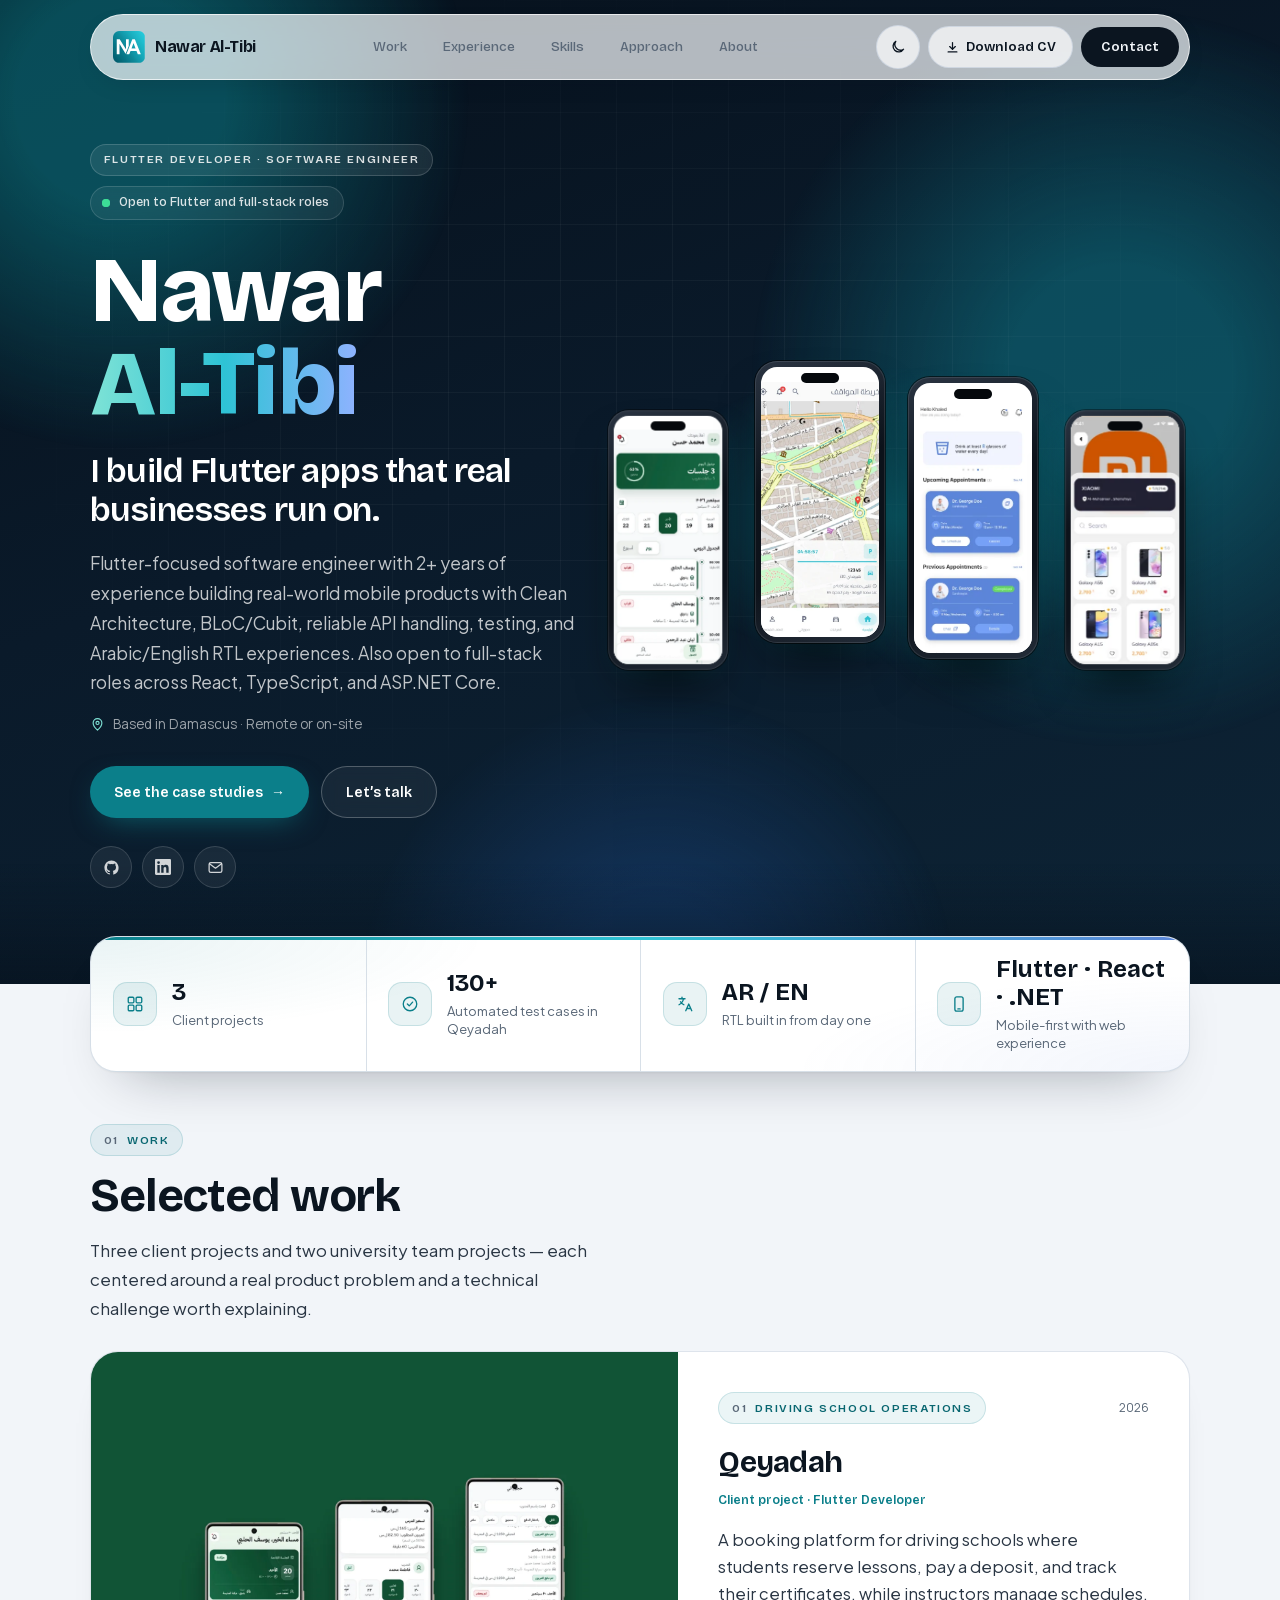
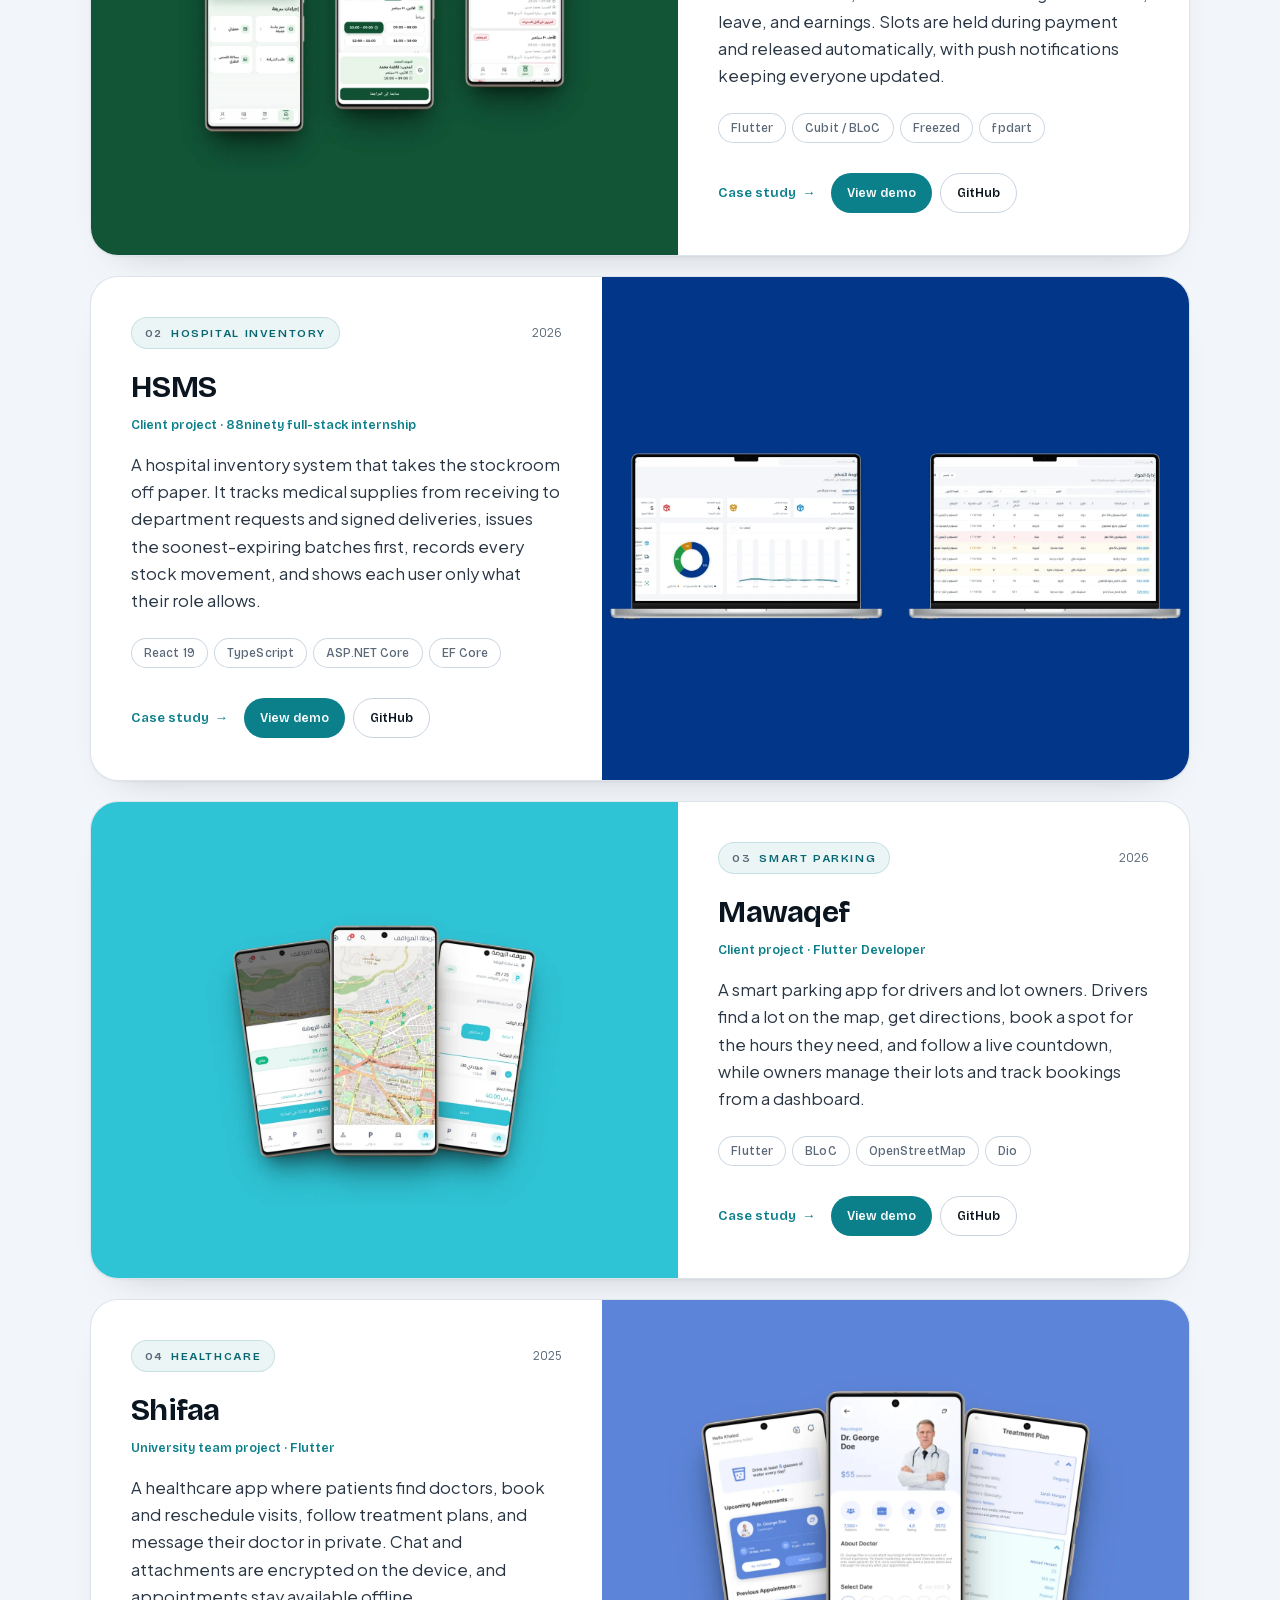
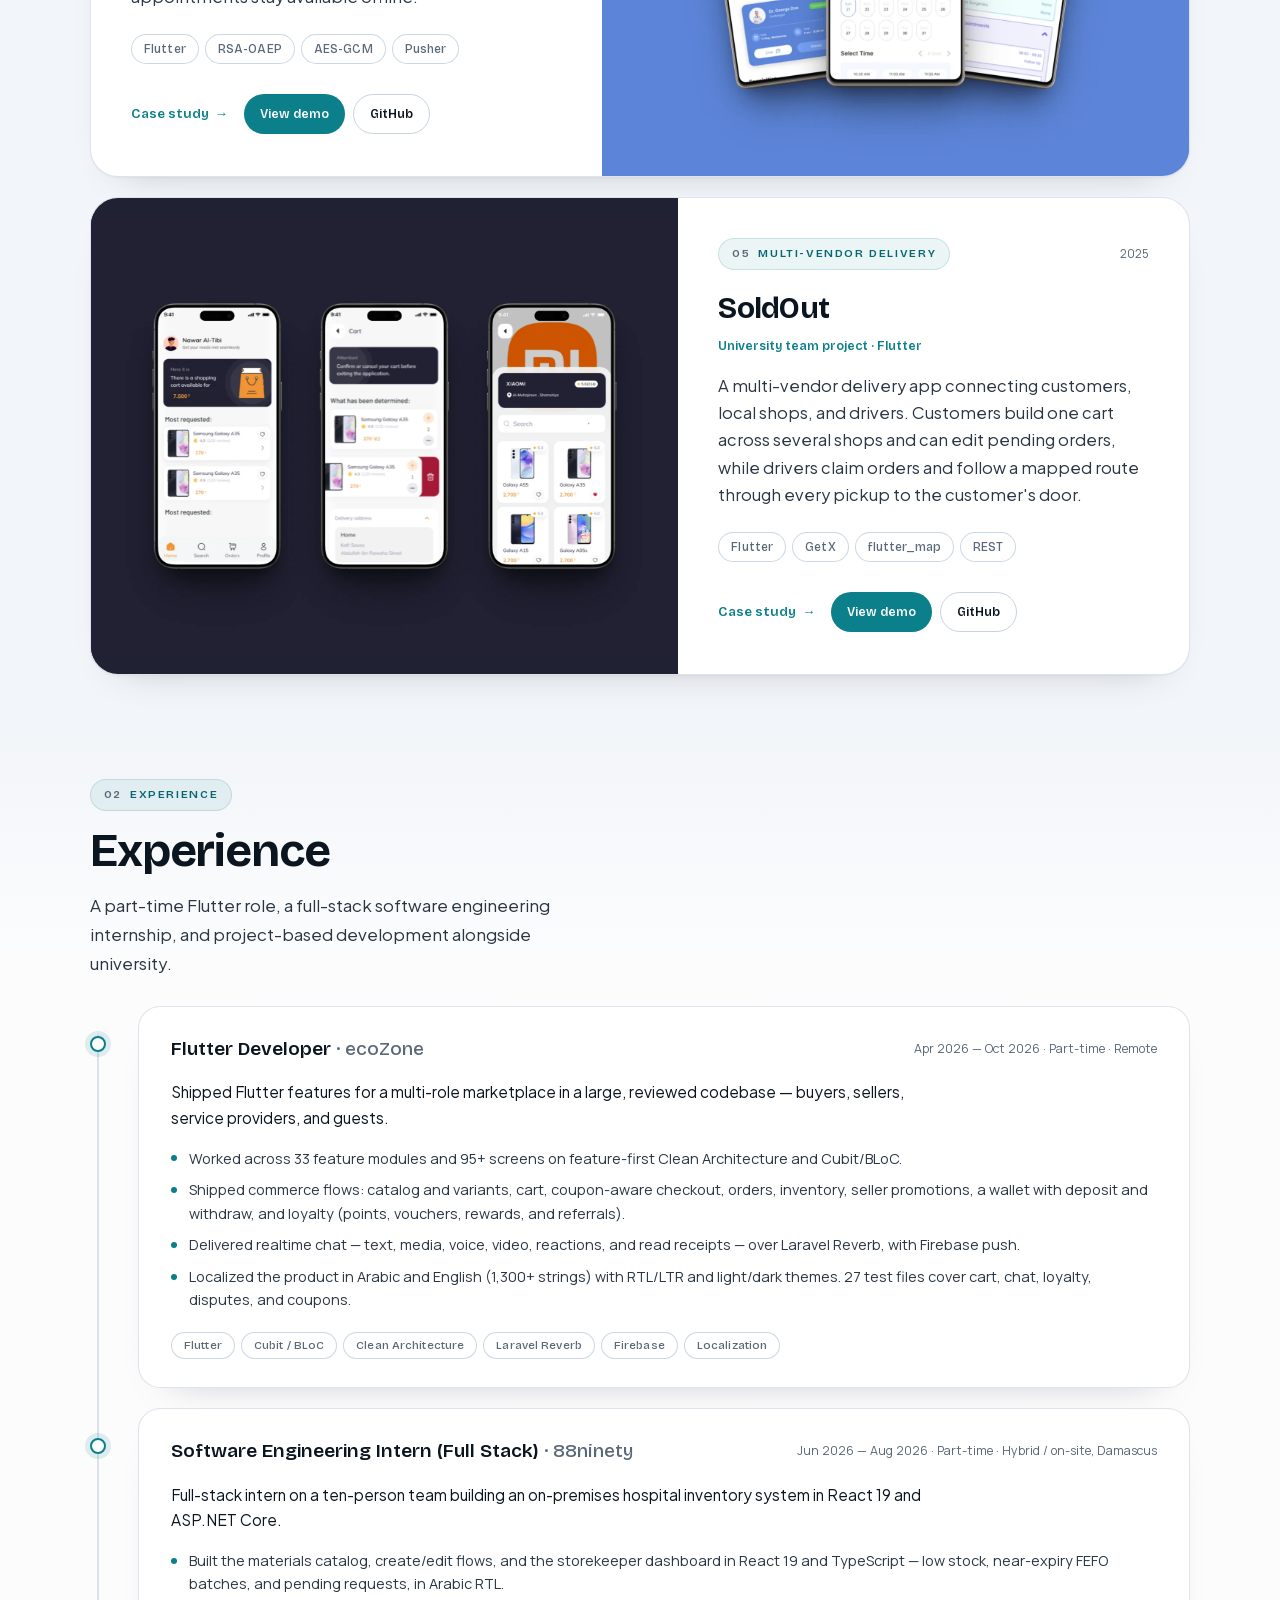
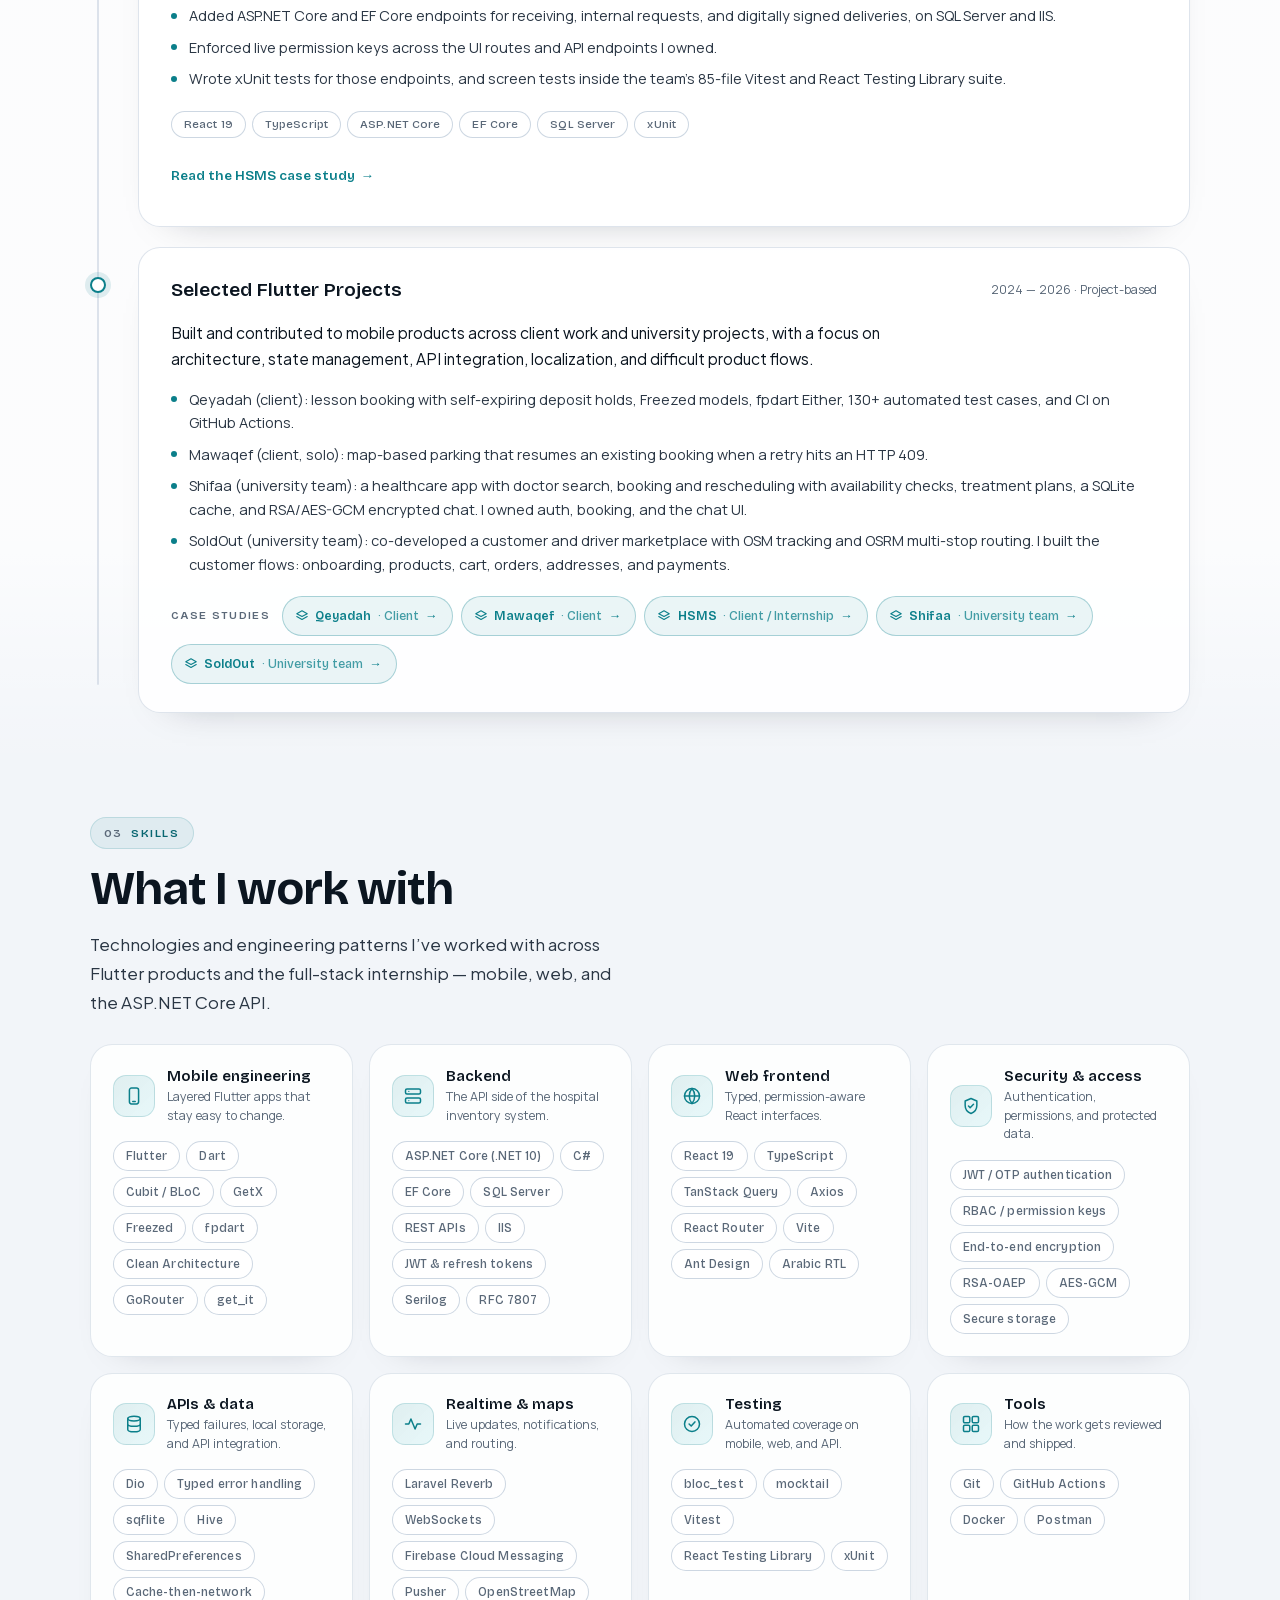
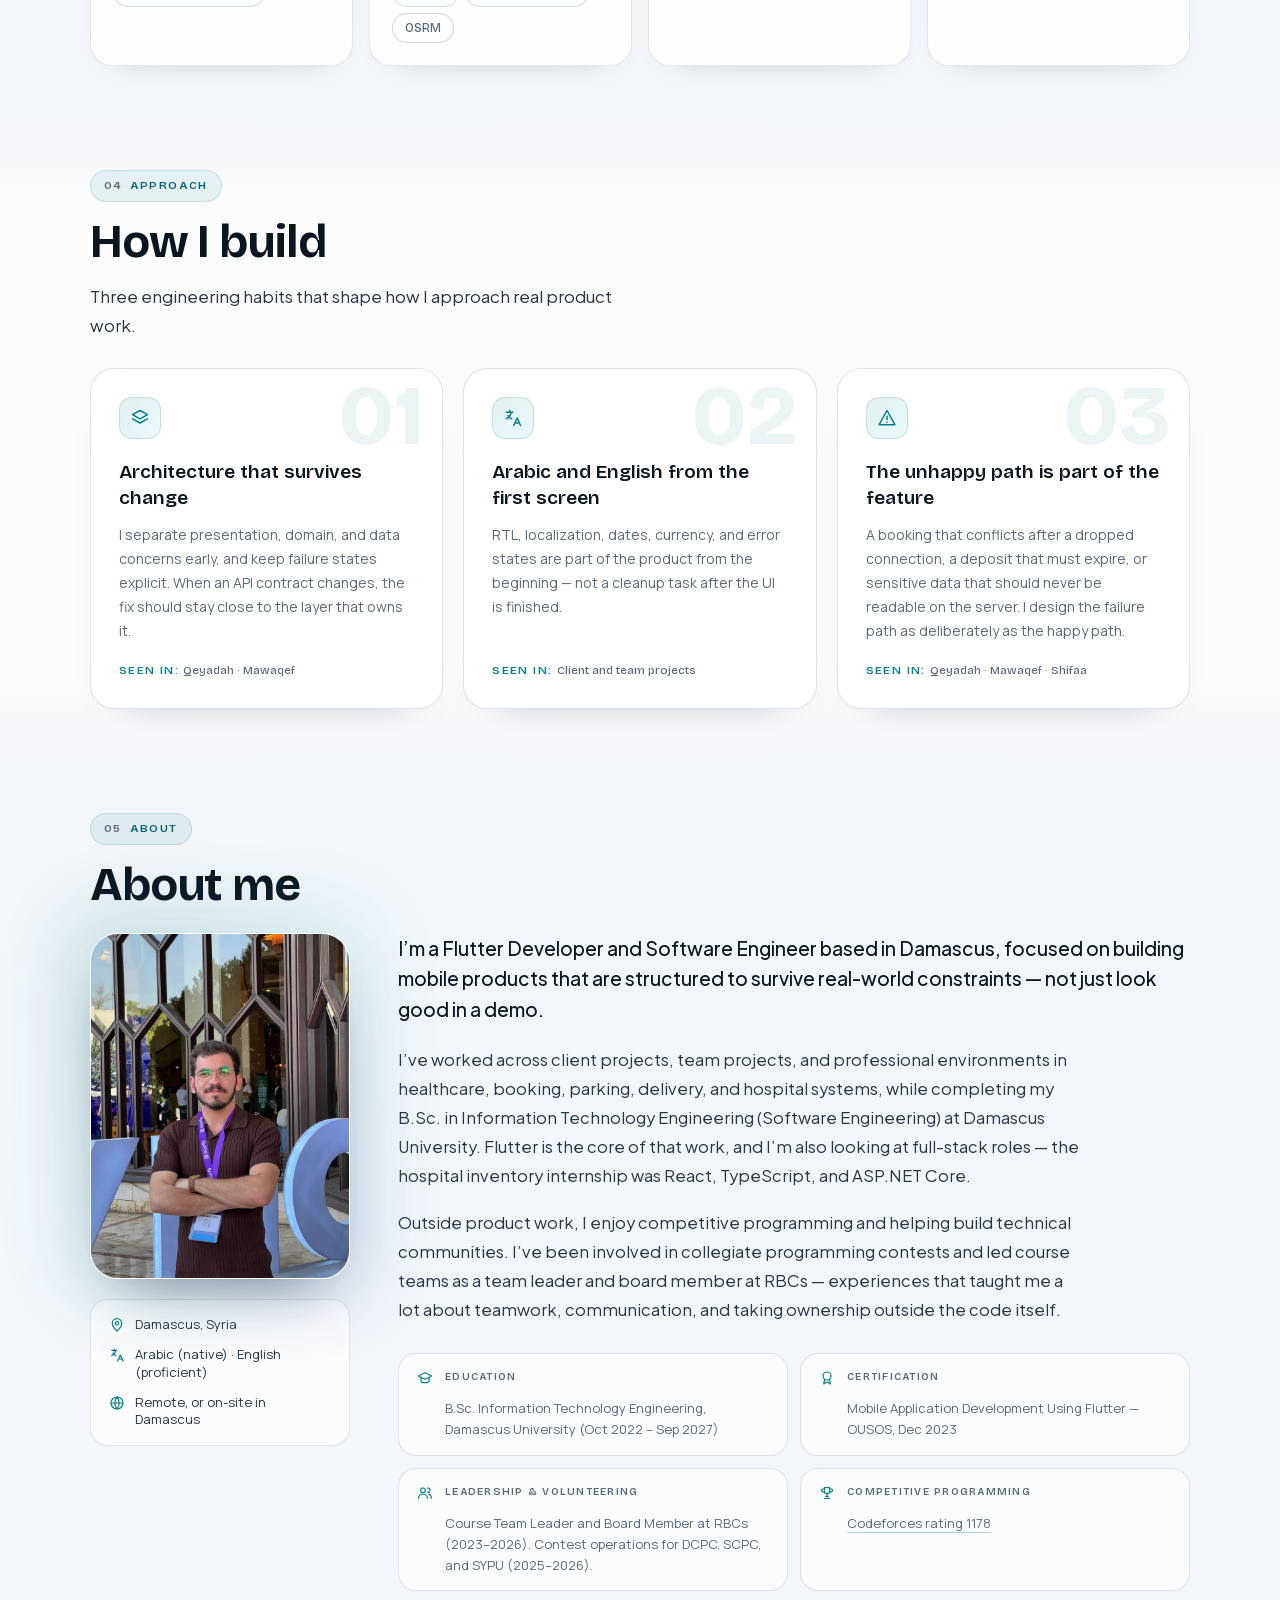
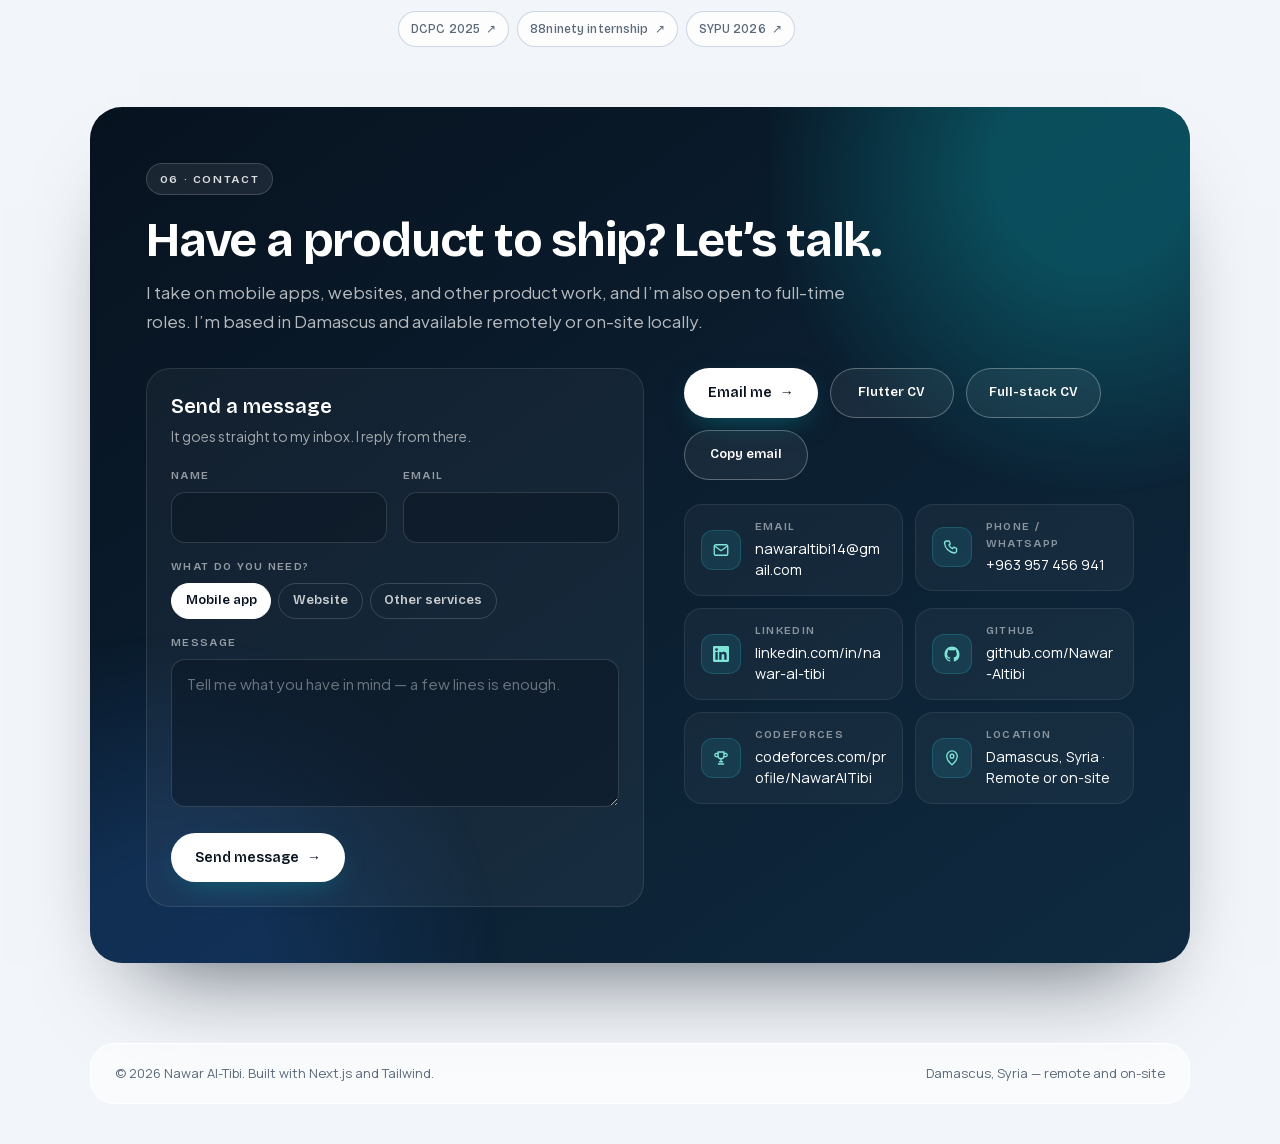
==== commit 8a0b680f: "deploy: update site" ====
--- a/index.html
+++ b/index.html
@@ -1 +1 @@
-<!DOCTYPE html><html lang="en" class="__variable_b51245 __variable_1a5708 __variable_d2dc74"><head><meta charSet="utf-8"/><meta name="viewport" content="width=device-width, initial-scale=1"/><link rel="preload" as="image" href="/logo.png"/><link rel="preload" as="image" href="/images/hero/qeyadah.webp" fetchPriority="high"/><link rel="preload" as="image" href="/images/hero/mawaqef.webp" fetchPriority="high"/><link rel="preload" as="image" href="/images/hero/shifaa.webp" fetchPriority="high"/><link rel="preload" as="image" href="/images/hero/soldout.webp" fetchPriority="high"/><link rel="stylesheet" href="/_next/static/css/8fd0871888a12c65.css" data-precedence="next"/><link rel="preload" as="script" fetchPriority="low" href="/_next/static/chunks/webpack-ec3eb4295bfee28e.js"/><script src="/_next/static/chunks/fd9d1056-00bb33a35b5f8051.js" async=""></script><script src="/_next/static/chunks/23-bde6ee79b5543bf7.js" async=""></script><script src="/_next/static/chunks/main-app-78b314929792a4a2.js" async=""></script><script src="/_next/static/chunks/960-a6cde1030df9e60b.js" async=""></script><script src="/_next/static/chunks/976-f24f9240e311bf34.js" async=""></script><script src="/_next/static/chunks/746-47ed7684164e1b56.js" async=""></script><script src="/_next/static/chunks/app/page-114ea7ca8524c274.js" async=""></script><script src="/_next/static/chunks/734-d151cb2065d351ca.js" async=""></script><script src="/_next/static/chunks/app/layout-f288c79a13ee8e3b.js" async=""></script><meta name="theme-color" media="(prefers-color-scheme: light)" content="#f3f6fa"/><meta name="theme-color" media="(prefers-color-scheme: dark)" content="#080f17"/><title>Nawar Al-Tibi | Flutter Developer</title><meta name="description" content="Flutter Developer in Damascus with 2+ years of experience building mobile products with Clean Architecture, BLoC/Cubit, testing, and Arabic/English RTL. Open to Flutter and full-stack roles."/><meta name="author" content="Nawar Al-Tibi"/><meta name="keywords" content="Flutter developer,Flutter developer Damascus,mobile app developer Syria,Clean Architecture Flutter,BLoC Cubit,Arabic RTL Flutter,React TypeScript,ASP.NET Core,full-stack developer"/><link rel="canonical" href="https://nawar-altibi.github.io"/><meta property="og:title" content="Nawar Al-Tibi | Flutter Developer"/><meta property="og:description" content="Flutter Developer in Damascus with 2+ years of experience building mobile products with Clean Architecture, BLoC/Cubit, testing, and Arabic/English RTL. Open to Flutter and full-stack roles."/><meta property="og:url" content="https://nawar-altibi.github.io"/><meta property="og:site_name" content="Nawar Al-Tibi"/><meta property="og:locale" content="en_US"/><meta property="og:image" content="https://nawar-altibi.github.io/og-image.png"/><meta property="og:image:type" content="image/png"/><meta property="og:image:width" content="1200"/><meta property="og:image:height" content="630"/><meta property="og:image:alt" content="Nawar Al-Tibi — Flutter Developer · Software Engineer"/><meta property="og:type" content="website"/><meta name="twitter:card" content="summary_large_image"/><meta name="twitter:title" content="Nawar Al-Tibi | Flutter Developer"/><meta name="twitter:description" content="Flutter Developer in Damascus with 2+ years of experience building mobile products with Clean Architecture, BLoC/Cubit, testing, and Arabic/English RTL. Open to Flutter and full-stack roles."/><meta name="twitter:image" content="https://nawar-altibi.github.io/og-image.png"/><link rel="icon" href="/favicon.ico" type="image/x-icon" sizes="16x16"/><link rel="icon" href="/icon.png?6d48b8c2577dffcd" type="image/png" sizes="512x512"/><link rel="apple-touch-icon" href="/apple-icon.png?3b875631c731bb97" type="image/png" sizes="180x180"/><script>(function(){try{var t=localStorage.getItem("theme");if(!t){t=window.matchMedia("(prefers-color-scheme: dark)").matches?"dark":"light"}if(t==="dark"){document.documentElement.classList.add("dark")}}catch(e){}})();</script><script type="application/ld+json">{"@context":"https://schema.org","@type":"Person","name":"Nawar Al-Tibi","jobTitle":"Flutter Developer","url":"https://nawar-altibi.github.io","email":"mailto:nawaraltibi14@gmail.com","address":{"@type":"PostalAddress","addressLocality":"Damascus","addressCountry":"SY"},"alumniOf":{"@type":"CollegeOrUniversity","name":"Damascus University"},"sameAs":["https://github.com/Nawar-Altibi","https://www.linkedin.com/in/nawar-al-tibi/","https://codeforces.com/profile/NawarAlTibi"]}</script><script src="/_next/static/chunks/polyfills-78c92fac7aa8fdd8.js" noModule=""></script></head><body class="font-body"><a href="#main" class="skip-link">Skip to content</a><div class="scroll-progress" aria-hidden="true" style="transform:scaleX(0)"></div><header class="site-nav"><div class="nav-pill flex items-center justify-between " style="opacity:0;transform:translateY(-24px)"><a aria-label="Nawar Al-Tibi, home" class="font-display font-bold text-[16px] tracking-tight text-fg flex items-center gap-2.5" href="/"><img src="/logo.png" alt="" width="32" height="32" class="w-8 h-8" aria-hidden="true"/><span class="hidden sm:inline">Nawar Al-Tibi</span></a><nav aria-label="Primary" class="hidden lg:flex items-center gap-1 font-display text-[13.5px] font-medium"><a class="relative rounded-full px-4 py-2 transition-colors duration-300 text-fgDim hover:text-fg" href="/#work"><span class="relative">Work</span></a><a class="relative rounded-full px-4 py-2 transition-colors duration-300 text-fgDim hover:text-fg" href="/#experience"><span class="relative">Experience</span></a><a class="relative rounded-full px-4 py-2 transition-colors duration-300 text-fgDim hover:text-fg" href="/#skills"><span class="relative">Skills</span></a><a class="relative rounded-full px-4 py-2 transition-colors duration-300 text-fgDim hover:text-fg" href="/#approach"><span class="relative">Approach</span></a><a class="relative rounded-full px-4 py-2 transition-colors duration-300 text-fgDim hover:text-fg" href="/#about"><span class="relative">About</span></a></nav><div class="flex items-center gap-2"><button type="button" class="theme-toggle " aria-label="Switch to dark mode" title="Switch to dark mode"><svg width="17" height="17" viewBox="0 0 24 24" fill="none" aria-hidden="true" class="theme-icon-sun"><circle cx="12" cy="12" r="4" stroke="currentColor" stroke-width="2"></circle><path d="M12 2v2m0 16v2M4.93 4.93l1.41 1.41m11.32 11.32l1.41 1.41M2 12h2m16 0h2M4.93 19.07l1.41-1.41m11.32-11.32l1.41-1.41" stroke="currentColor" stroke-width="2" stroke-linecap="round"></path></svg><svg width="16" height="16" viewBox="0 0 24 24" fill="none" aria-hidden="true" class="theme-icon-moon"><path d="M20.35 15.35A8.5 8.5 0 018.65 3.65 8.5 8.5 0 1020.35 15.35z" stroke="currentColor" stroke-width="2" stroke-linejoin="round"></path></svg></button><a href="/pdf/Nawar_Al_Tibi_Flutter_CV.pdf" download="Nawar_Al_Tibi_Flutter_CV.pdf" class="hidden sm:inline-flex items-center gap-1.5 font-display text-[13.5px] font-semibold text-fg border border-edge/80 bg-plane1/70 rounded-full px-4 py-2.5 transition-all duration-300 hover:border-brass hover:text-brass hover:-translate-y-0.5"><svg width="15" height="15" viewBox="0 0 24 24" fill="none" aria-hidden="true"><path d="M12 4v11m0 0l-4.5-4.5M12 15l4.5-4.5M5 19h14" stroke="currentColor" stroke-width="2" stroke-linecap="round" stroke-linejoin="round"></path></svg>Download CV</a><a class="hidden min-[400px]:inline-flex font-display text-[13.5px] font-semibold text-paper bg-fg rounded-full px-5 py-2.5 transition-all duration-300 hover:bg-brass hover:-translate-y-0.5" href="/#contact">Contact</a><button type="button" class="lg:hidden grid place-items-center w-11 h-11 rounded-full border border-edge/70 bg-plane1/70 text-fg" aria-label="Open menu" aria-expanded="false" aria-controls="mobile-nav"><svg width="18" height="18" viewBox="0 0 24 24" fill="none" aria-hidden="true"><path stroke="currentColor" stroke-width="2" stroke-linecap="round" d="M4 8H20"></path><path stroke="currentColor" stroke-width="2" stroke-linecap="round" d="M4 16H20"></path></svg></button></div></div></header><main id="main" tabindex="-1"><section class="hero-stage" aria-labelledby="hero-name"><div class="hero-aurora" aria-hidden="true"><span class="blob-a"></span><span class="blob-b"></span><span class="blob-c"></span></div><div class="hero-grid" aria-hidden="true"></div><div class="hero-fade" aria-hidden="true"></div><div class="wrap relative z-10 grid lg:grid-cols-[1fr_1.2fr] gap-10 lg:gap-6 items-center pt-32 pb-20 sm:pt-36 md:pb-24 w-full"><div><div style="opacity:0;transform:translateY(12px)"><div class="flex flex-wrap items-center gap-2.5"><span class="eyebrow eyebrow-light !text-[10.5px] !tracking-[0.1em] sm:!text-[11.5px] sm:!tracking-[0.14em]">Flutter Developer · Software Engineer</span><span class="status-pill"><span class="status-dot" aria-hidden="true"></span>Open to Flutter and full-stack roles</span></div></div><div style="opacity:0;transform:translateY(24px)"><h1 id="hero-name" class="font-display font-extrabold text-[clamp(44px,8.5vw,92px)] leading-[1.02] tracking-tight text-white mt-6">Nawar<!-- --> <span class="bg-gradient-to-r from-[#7fe3d6] via-[#2ec3d5] to-[#8fb2ff] bg-clip-text text-transparent whitespace-nowrap">Al-Tibi</span></h1></div><div style="opacity:0;transform:translateY(24px)"><p class="font-display font-semibold text-[clamp(22px,3.2vw,34px)] leading-[1.15] tracking-tight text-white mt-5 max-w-[20ch]">I build Flutter apps that real businesses run on.</p></div><div style="opacity:0;transform:translateY(24px)"><p class="font-text text-[16.5px] sm:text-[17.5px] leading-[1.7] text-white/75 max-w-[48ch] mt-5">Flutter-focused software engineer with 2+ years of experience building real-world mobile products with Clean Architecture, BLoC/Cubit, reliable API handling, testing, and Arabic/English RTL experiences. Also open to full-stack roles across React, TypeScript, and ASP.NET Core.</p><p class="flex items-center gap-2 font-body text-[13.5px] text-white/60 mt-4"><svg width="15" height="15" viewBox="0 0 24 24" fill="none" stroke="currentColor" stroke-width="1.8" stroke-linecap="round" stroke-linejoin="round" aria-hidden="true" class="text-[#7fe3d6]"><path d="M12 21s7-6.2 7-11.5A7 7 0 0 0 5 9.5C5 14.8 12 21 12 21Z"></path><circle cx="12" cy="9.5" r="2.5"></circle></svg>Based in Damascus · Remote or on-site</p></div><div style="opacity:0;transform:translateY(24px)"><div class="flex flex-wrap gap-3 mt-8"><a href="#work" class="btn-primary">See the case studies<!-- --> <span class="btn-arrow" aria-hidden="true">→</span></a><a href="#contact" class="btn-ghost !border-white/25 !text-white !bg-white/5 backdrop-blur hover:!border-white/70 hover:!bg-white/10">Let’s talk</a></div></div><div style="opacity:0;transform:translateY(24px)"><div class="flex items-center gap-2.5 mt-7"><a href="https://github.com/Nawar-Altibi" aria-label="GitHub" title="GitHub" class="social-link" target="_blank" rel="noreferrer"><svg width="17" height="17" viewBox="0 0 24 24" fill="currentColor" stroke="none" stroke-width="1.8" stroke-linecap="round" stroke-linejoin="round" aria-hidden="true" class=""><path d="M12 2C6.48 2 2 6.58 2 12.23c0 4.52 2.87 8.35 6.84 9.7.5.1.68-.22.68-.49 0-.24-.01-.87-.01-1.71-2.78.62-3.37-1.37-3.37-1.37-.46-1.18-1.11-1.5-1.11-1.5-.91-.64.07-.62.07-.62 1 .07 1.53 1.06 1.53 1.06.89 1.57 2.34 1.12 2.91.85.09-.66.35-1.12.63-1.37-2.22-.26-4.56-1.14-4.56-5.07 0-1.12.39-2.04 1.03-2.76-.1-.26-.45-1.3.1-2.7 0 0 .84-.28 2.75 1.05a9.3 9.3 0 0 1 5 0c1.91-1.33 2.75-1.05 2.75-1.05.55 1.4.2 2.44.1 2.7.64.72 1.03 1.64 1.03 2.76 0 3.94-2.34 4.81-4.57 5.06.36.32.68.94.68 1.9 0 1.37-.01 2.47-.01 2.81 0 .27.18.6.69.49A10.1 10.1 0 0 0 22 12.23C22 6.58 17.52 2 12 2Z"></path></svg></a><a href="https://www.linkedin.com/in/nawar-al-tibi/" aria-label="LinkedIn" title="LinkedIn" class="social-link" target="_blank" rel="noreferrer"><svg width="16" height="16" viewBox="0 0 24 24" fill="currentColor" stroke="none" stroke-width="1.8" stroke-linecap="round" stroke-linejoin="round" aria-hidden="true" class=""><path d="M20.45 20.45h-3.56v-5.57c0-1.33-.02-3.04-1.85-3.04-1.85 0-2.14 1.45-2.14 2.94v5.67H9.34V9h3.42v1.56h.05c.48-.9 1.64-1.85 3.37-1.85 3.6 0 4.27 2.37 4.27 5.46v6.28ZM5.34 7.43a2.06 2.06 0 1 1 0-4.13 2.06 2.06 0 0 1 0 4.13ZM7.12 20.45H3.56V9h3.56v11.45ZM22.22 0H1.77C.79 0 0 .77 0 1.73v20.54C0 23.23.79 24 1.77 24h20.45c.98 0 1.78-.77 1.78-1.73V1.73C24 .77 23.2 0 22.22 0Z"></path></svg></a><a href="mailto:nawaraltibi14@gmail.com" aria-label="Email" title="Email" class="social-link"><svg width="17" height="17" viewBox="0 0 24 24" fill="none" stroke="currentColor" stroke-width="1.8" stroke-linecap="round" stroke-linejoin="round" aria-hidden="true" class=""><rect x="3" y="5" width="18" height="14" rx="2.5"></rect><path d="m4 7 8 6 8-6"></path></svg></a></div></div></div><div class="hero-card-wrap" style="opacity:0;transform:translateY(40px)"><div class="hero-card-glow" aria-hidden="true"></div><a class="hero-phones-stage" aria-label="Selected work" tabindex="-1" href="#work"><div class="hero-phones" style="transform:none"><div class="hero-phone"><div class="hero-phone-parallax" style="opacity:0;transform:scale(0.88)"><div class="hero-phone-float"><div class="phone-frame"><div class="phone-screen with-status-bar"><span class="phone-island" aria-hidden="true"></span><img src="/images/hero/qeyadah.webp" alt="Qeyadah instructor schedule" width="400" height="818" fetchPriority="high" decoding="async" draggable="false"/></div></div></div></div></div><div class="hero-phone"><div class="hero-phone-parallax" style="opacity:0;transform:scale(0.88)"><div class="hero-phone-float"><div class="phone-frame"><div class="phone-screen with-status-bar"><span class="phone-island" aria-hidden="true"></span><img src="/images/hero/mawaqef.webp" alt="Mawaqef parking map with a live booking timer" width="400" height="784" fetchPriority="high" decoding="async" draggable="false"/></div></div></div></div></div><div class="hero-phone"><div class="hero-phone-parallax" style="opacity:0;transform:scale(0.88)"><div class="hero-phone-float"><div class="phone-frame"><div class="phone-screen with-status-bar"><span class="phone-island" aria-hidden="true"></span><img src="/images/hero/shifaa.webp" alt="Shifaa patient home with upcoming appointments" width="258" height="780" fetchPriority="high" decoding="async" draggable="false"/></div></div></div></div></div><div class="hero-phone"><div class="hero-phone-parallax" style="opacity:0;transform:scale(0.88)"><div class="hero-phone-float"><div class="phone-frame"><div class="phone-screen "><span class="phone-island" aria-hidden="true"></span><img src="/images/hero/soldout.webp" alt="SoldOut market page with products" width="213" height="474" fetchPriority="high" decoding="async" draggable="false"/></div></div></div></div></div></div></a></div></div></section><section class="wrap relative z-10 -mt-10 sm:-mt-12" aria-label="Highlights"><div class="stats-card grid grid-cols-2 lg:grid-cols-4"><div class="stat" style="opacity:0;transform:translateY(20px)"><span class="stat-icon" aria-hidden="true"><svg width="18" height="18" viewBox="0 0 24 24" fill="none" stroke="currentColor" stroke-width="1.8" stroke-linecap="round" stroke-linejoin="round" aria-hidden="true" class=""><rect x="3" y="3" width="7.5" height="7.5" rx="1.5"></rect><rect x="13.5" y="3" width="7.5" height="7.5" rx="1.5"></rect><rect x="3" y="13.5" width="7.5" height="7.5" rx="1.5"></rect><rect x="13.5" y="13.5" width="7.5" height="7.5" rx="1.5"></rect></svg></span><div class="min-w-0"><p class="stat-value"><span>0</span></p><p class="stat-label">Client projects</p></div></div><div class="stat" style="opacity:0;transform:translateY(20px)"><span class="stat-icon" aria-hidden="true"><svg width="18" height="18" viewBox="0 0 24 24" fill="none" stroke="currentColor" stroke-width="1.8" stroke-linecap="round" stroke-linejoin="round" aria-hidden="true" class=""><circle cx="12" cy="12" r="9"></circle><path d="m8.5 12 2.5 2.5 4.5-5"></path></svg></span><div class="min-w-0"><p class="stat-value"><span>0</span>+</p><p class="stat-label">Automated test cases in Qeyadah</p></div></div><div class="stat" style="opacity:0;transform:translateY(20px)"><span class="stat-icon" aria-hidden="true"><svg width="18" height="18" viewBox="0 0 24 24" fill="none" stroke="currentColor" stroke-width="1.8" stroke-linecap="round" stroke-linejoin="round" aria-hidden="true" class=""><path d="M4 5h8M8 3v2M10 5c-.6 3.6-2.8 6.4-6 8M6 9c1 1.8 2.6 3.2 4.5 4"></path><path d="m13 21 4-9 4 9M14.5 18h5"></path></svg></span><div class="min-w-0"><p class="stat-value">AR / EN</p><p class="stat-label">RTL built in from day one</p></div></div><div class="stat" style="opacity:0;transform:translateY(20px)"><span class="stat-icon" aria-hidden="true"><svg width="18" height="18" viewBox="0 0 24 24" fill="none" stroke="currentColor" stroke-width="1.8" stroke-linecap="round" stroke-linejoin="round" aria-hidden="true" class=""><rect x="6.5" y="2.5" width="11" height="19" rx="2.5"></rect><path d="M10.5 18.5h3"></path></svg></span><div class="min-w-0"><p class="stat-value">Flutter · React · .NET</p><p class="stat-label">Mobile-first with web experience</p></div></div></div></section><section id="work" class="wrap section"><div class="mb-7 max-w-[58ch]" style="opacity:0;transform:translateY(24px)"><span class="eyebrow"><span class="text-fgDim">01</span>Work</span><h2 class="font-display font-bold text-[clamp(30px,4.4vw,46px)] tracking-tight text-fg mt-4 leading-[1.05]">Selected work</h2><p class="font-text text-[17px] leading-[1.7] text-fgFaint mt-4">Three client projects and two university team projects — each centered around a real product problem and a technical challenge worth explaining.</p></div><div class="space-y-5"><div style="opacity:0;transform:translateY(40px)"><article class="project-band group/card "><a class="project-band-media" style="background-color:#115436" aria-label="Qeyadah case study" tabindex="-1" href="/work/qeyadah"><img src="/images/mocks/qeyadah-hero.webp" alt="Qeyadah app screens" loading="lazy" decoding="async"/></a><div class="p-7 sm:p-10 flex flex-col justify-center"><div class="flex items-center justify-between gap-3 mb-4"><span class="eyebrow"><span class="text-fgDim">01</span>Driving school operations</span><span class="font-body text-[12px] text-fgDim">2026</span></div><a class="group" href="/work/qeyadah"><h3 class="font-display font-bold text-[30px] tracking-tight text-fg group-hover:text-brass transition-colors duration-300">Qeyadah</h3><p class="font-display text-[12.5px] font-semibold text-brass mt-1.5">Client project · Flutter Developer</p><p class="font-text text-[16.5px] leading-[1.65] text-fgFaint mt-4 max-w-[42ch]">A booking platform for driving schools where students reserve lessons, pay a deposit, and track their certificates, while instructors manage schedules, leave, and earnings. Slots are held during payment and released automatically, with push notifications keeping everyone updated.</p></a><div class="flex flex-wrap gap-1.5 mt-6"><span class="chip">Flutter</span><span class="chip">Cubit / BLoC</span><span class="chip">Freezed</span><span class="chip">fpdart</span></div><div class="mt-7 flex flex-wrap items-center gap-4"><a class="arrow-link min-h-[44px]" href="/work/qeyadah">Case study <span aria-hidden="true">→</span></a><div class="flex flex-wrap gap-2"><a href="https://drive.google.com/drive/folders/1tnw-dmNj86ASDUnXP6s0VGAtSV2TkeCL" target="_blank" rel="noreferrer" class="inline-flex items-center min-h-[40px] font-display text-[12.5px] font-semibold rounded-full px-4 py-2 transition-all duration-300 hover:-translate-y-0.5 bg-brass text-onBrass hover:bg-brassDim hover:shadow-[0_10px_24px_-12px_rgba(11,127,138,0.8)]" aria-label="View Qeyadah demo walkthrough (opens in a new tab)">View demo</a><a href="https://github.com/Nawar-Altibi/Qeyadah-Driving-School-Application" target="_blank" rel="noreferrer" class="inline-flex items-center min-h-[40px] font-display text-[12.5px] font-semibold rounded-full px-4 py-2 transition-all duration-300 hover:-translate-y-0.5 border border-edge text-fg bg-plane1/70 hover:border-brass hover:text-brass" aria-label="Qeyadah on GitHub (opens in a new tab)">GitHub</a></div></div></div></article></div><div style="opacity:0;transform:translateY(40px)"><article class="project-band group/card reverse"><a class="project-band-media" style="background-color:#013688" aria-label="HSMS case study" tabindex="-1" href="/work/hsms"><img src="/images/mocks/hsms-hero.webp" alt="HSMS app screens" loading="lazy" decoding="async"/></a><div class="p-7 sm:p-10 flex flex-col justify-center"><div class="flex items-center justify-between gap-3 mb-4"><span class="eyebrow"><span class="text-fgDim">02</span>Hospital inventory</span><span class="font-body text-[12px] text-fgDim">2026</span></div><a class="group" href="/work/hsms"><h3 class="font-display font-bold text-[30px] tracking-tight text-fg group-hover:text-brass transition-colors duration-300">HSMS</h3><p class="font-display text-[12.5px] font-semibold text-brass mt-1.5">Client project · 88ninety full-stack internship</p><p class="font-text text-[16.5px] leading-[1.65] text-fgFaint mt-4 max-w-[42ch]">A hospital inventory system that takes the stockroom off paper. It tracks medical supplies from receiving to department requests and signed deliveries, issues the soonest-expiring batches first, records every stock movement, and shows each user only what their role allows.</p></a><div class="flex flex-wrap gap-1.5 mt-6"><span class="chip">React 19</span><span class="chip">TypeScript</span><span class="chip">ASP.NET Core</span><span class="chip">EF Core</span></div><div class="mt-7 flex flex-wrap items-center gap-4"><a class="arrow-link min-h-[44px]" href="/work/hsms">Case study <span aria-hidden="true">→</span></a><div class="flex flex-wrap gap-2"><a href="https://drive.google.com/drive/folders/1Xagwfhb1Z1GppspbUyRhEe76Lpg1VwCE" target="_blank" rel="noreferrer" class="inline-flex items-center min-h-[40px] font-display text-[12.5px] font-semibold rounded-full px-4 py-2 transition-all duration-300 hover:-translate-y-0.5 bg-brass text-onBrass hover:bg-brassDim hover:shadow-[0_10px_24px_-12px_rgba(11,127,138,0.8)]" aria-label="View HSMS demo walkthrough (opens in a new tab)">View demo</a><a href="https://github.com/Nawar-Altibi/Hospital-Storage-Management" target="_blank" rel="noreferrer" class="inline-flex items-center min-h-[40px] font-display text-[12.5px] font-semibold rounded-full px-4 py-2 transition-all duration-300 hover:-translate-y-0.5 border border-edge text-fg bg-plane1/70 hover:border-brass hover:text-brass" aria-label="HSMS on GitHub (opens in a new tab)">GitHub</a></div></div></div></article></div><div style="opacity:0;transform:translateY(40px)"><article class="project-band group/card "><a class="project-band-media" style="background-color:#2EC3D5" aria-label="Mawaqef case study" tabindex="-1" href="/work/mawaqef"><img src="/images/mocks/mawaqef-hero.webp" alt="Mawaqef app screens" loading="lazy" decoding="async"/></a><div class="p-7 sm:p-10 flex flex-col justify-center"><div class="flex items-center justify-between gap-3 mb-4"><span class="eyebrow"><span class="text-fgDim">03</span>Smart parking</span><span class="font-body text-[12px] text-fgDim">2026</span></div><a class="group" href="/work/mawaqef"><h3 class="font-display font-bold text-[30px] tracking-tight text-fg group-hover:text-brass transition-colors duration-300">Mawaqef</h3><p class="font-display text-[12.5px] font-semibold text-brass mt-1.5">Client project · Flutter Developer</p><p class="font-text text-[16.5px] leading-[1.65] text-fgFaint mt-4 max-w-[42ch]">A smart parking app for drivers and lot owners. Drivers find a lot on the map, get directions, book a spot for the hours they need, and follow a live countdown, while owners manage their lots and track bookings from a dashboard.</p></a><div class="flex flex-wrap gap-1.5 mt-6"><span class="chip">Flutter</span><span class="chip">BLoC</span><span class="chip">OpenStreetMap</span><span class="chip">Dio</span></div><div class="mt-7 flex flex-wrap items-center gap-4"><a class="arrow-link min-h-[44px]" href="/work/mawaqef">Case study <span aria-hidden="true">→</span></a><div class="flex flex-wrap gap-2"><a href="https://drive.google.com/drive/folders/1Dh8FVGhq5LwQpEa1cxFhj-DUXJ6mgRhP" target="_blank" rel="noreferrer" class="inline-flex items-center min-h-[40px] font-display text-[12.5px] font-semibold rounded-full px-4 py-2 transition-all duration-300 hover:-translate-y-0.5 bg-brass text-onBrass hover:bg-brassDim hover:shadow-[0_10px_24px_-12px_rgba(11,127,138,0.8)]" aria-label="View Mawaqef demo walkthrough (opens in a new tab)">View demo</a><a href="https://github.com/Nawar-Altibi/Mawaqef" target="_blank" rel="noreferrer" class="inline-flex items-center min-h-[40px] font-display text-[12.5px] font-semibold rounded-full px-4 py-2 transition-all duration-300 hover:-translate-y-0.5 border border-edge text-fg bg-plane1/70 hover:border-brass hover:text-brass" aria-label="Mawaqef on GitHub (opens in a new tab)">GitHub</a></div></div></div></article></div><div style="opacity:0;transform:translateY(40px)"><article class="project-band group/card reverse"><a class="project-band-media" style="background-color:#5C85D9" aria-label="Shifaa case study" tabindex="-1" href="/work/shifaa"><img src="/images/mocks/shifaa-hero.webp" alt="Shifaa app screens" loading="lazy" decoding="async"/></a><div class="p-7 sm:p-10 flex flex-col justify-center"><div class="flex items-center justify-between gap-3 mb-4"><span class="eyebrow"><span class="text-fgDim">04</span>Healthcare</span><span class="font-body text-[12px] text-fgDim">2025</span></div><a class="group" href="/work/shifaa"><h3 class="font-display font-bold text-[30px] tracking-tight text-fg group-hover:text-brass transition-colors duration-300">Shifaa</h3><p class="font-display text-[12.5px] font-semibold text-brass mt-1.5">University team project · Flutter</p><p class="font-text text-[16.5px] leading-[1.65] text-fgFaint mt-4 max-w-[42ch]">A healthcare app where patients find doctors, book and reschedule visits, follow treatment plans, and message their doctor in private. Chat and attachments are encrypted on the device, and appointments stay available offline.</p></a><div class="flex flex-wrap gap-1.5 mt-6"><span class="chip">Flutter</span><span class="chip">RSA-OAEP</span><span class="chip">AES-GCM</span><span class="chip">Pusher</span></div><div class="mt-7 flex flex-wrap items-center gap-4"><a class="arrow-link min-h-[44px]" href="/work/shifaa">Case study <span aria-hidden="true">→</span></a><div class="flex flex-wrap gap-2"><a href="https://drive.google.com/drive/folders/1Gfv_WbQZsoUSJHVGArGnASADTvwyVOrY" target="_blank" rel="noreferrer" class="inline-flex items-center min-h-[40px] font-display text-[12.5px] font-semibold rounded-full px-4 py-2 transition-all duration-300 hover:-translate-y-0.5 bg-brass text-onBrass hover:bg-brassDim hover:shadow-[0_10px_24px_-12px_rgba(11,127,138,0.8)]" aria-label="View Shifaa demo walkthrough (opens in a new tab)">View demo</a><a href="https://github.com/Nawar-Altibi/Shifaa" target="_blank" rel="noreferrer" class="inline-flex items-center min-h-[40px] font-display text-[12.5px] font-semibold rounded-full px-4 py-2 transition-all duration-300 hover:-translate-y-0.5 border border-edge text-fg bg-plane1/70 hover:border-brass hover:text-brass" aria-label="Shifaa on GitHub (opens in a new tab)">GitHub</a></div></div></div></article></div><div style="opacity:0;transform:translateY(40px)"><article class="project-band group/card "><a class="project-band-media" style="background-color:#212134" aria-label="SoldOut case study" tabindex="-1" href="/work/soldout"><img src="/images/mocks/soldout-hero.webp" alt="SoldOut app screens" loading="lazy" decoding="async"/></a><div class="p-7 sm:p-10 flex flex-col justify-center"><div class="flex items-center justify-between gap-3 mb-4"><span class="eyebrow"><span class="text-fgDim">05</span>Multi-vendor delivery</span><span class="font-body text-[12px] text-fgDim">2025</span></div><a class="group" href="/work/soldout"><h3 class="font-display font-bold text-[30px] tracking-tight text-fg group-hover:text-brass transition-colors duration-300">SoldOut</h3><p class="font-display text-[12.5px] font-semibold text-brass mt-1.5">University team project · Flutter</p><p class="font-text text-[16.5px] leading-[1.65] text-fgFaint mt-4 max-w-[42ch]">A multi-vendor delivery app connecting customers, local shops, and drivers. Customers build one cart across several shops and can edit pending orders, while drivers claim orders and follow a mapped route through every pickup to the customer&#x27;s door.</p></a><div class="flex flex-wrap gap-1.5 mt-6"><span class="chip">Flutter</span><span class="chip">GetX</span><span class="chip">flutter_map</span><span class="chip">REST</span></div><div class="mt-7 flex flex-wrap items-center gap-4"><a class="arrow-link min-h-[44px]" href="/work/soldout">Case study <span aria-hidden="true">→</span></a><div class="flex flex-wrap gap-2"><a href="https://drive.google.com/drive/folders/1JVfOZWIWCjbeinHMCRQnBta3KeY-OB0z" target="_blank" rel="noreferrer" class="inline-flex items-center min-h-[40px] font-display text-[12.5px] font-semibold rounded-full px-4 py-2 transition-all duration-300 hover:-translate-y-0.5 bg-brass text-onBrass hover:bg-brassDim hover:shadow-[0_10px_24px_-12px_rgba(11,127,138,0.8)]" aria-label="View SoldOut demo walkthrough (opens in a new tab)">View demo</a><a href="https://github.com/Nawar-Altibi/SoldOut" target="_blank" rel="noreferrer" class="inline-flex items-center min-h-[40px] font-display text-[12.5px] font-semibold rounded-full px-4 py-2 transition-all duration-300 hover:-translate-y-0.5 border border-edge text-fg bg-plane1/70 hover:border-brass hover:text-brass" aria-label="SoldOut on GitHub (opens in a new tab)">GitHub</a></div></div></div></article></div></div></section><section id="experience" class="band-soft"><div class="wrap section"><div class="mb-7 max-w-[58ch]" style="opacity:0;transform:translateY(24px)"><span class="eyebrow"><span class="text-fgDim">02</span>Experience</span><h2 class="font-display font-bold text-[clamp(30px,4.4vw,46px)] tracking-tight text-fg mt-4 leading-[1.05]">Experience</h2><p class="font-text text-[17px] leading-[1.7] text-fgFaint mt-4">A part-time Flutter role, a full-stack software engineering internship, and project-based development alongside university.</p></div><div class="relative"><div class="timeline-rail hidden sm:block" aria-hidden="true"><div class="timeline-fill" style="transform:scaleY(0)"></div></div><div class="space-y-5"><article class="relative sm:pl-12" style="opacity:0;transform:translateY(30px)"><span class="role-dot hidden sm:block" aria-hidden="true"></span><div class="role-card"><div class="flex flex-col sm:flex-row sm:items-center sm:justify-between gap-2 mb-4"><h3 class="font-display font-semibold text-[19px] text-fg">Flutter Developer<!-- --> <span class="font-normal text-fgDim">· <!-- -->ecoZone</span></h3><p class="font-body text-[12.5px] text-fgDim flex items-center gap-2">Apr 2026 — Oct 2026 · Part-time · Remote</p></div><p class="font-text text-[15.5px] leading-[1.65] text-fg mb-4 max-w-[70ch]">Shipped Flutter features for a multi-role marketplace in a large, reviewed codebase — buyers, sellers, service providers, and guests.</p><ul class="space-y-2"><li class="font-body text-[14.5px] leading-relaxed text-fgFaint flex gap-3"><span class="mt-[0.6em] w-1.5 h-1.5 rounded-full bg-brass shrink-0" aria-hidden="true"></span><span>Worked across 33 feature modules and 95+ screens on feature-first Clean Architecture and Cubit/BLoC.</span></li><li class="font-body text-[14.5px] leading-relaxed text-fgFaint flex gap-3"><span class="mt-[0.6em] w-1.5 h-1.5 rounded-full bg-brass shrink-0" aria-hidden="true"></span><span>Shipped commerce flows: catalog and variants, cart, coupon-aware checkout, orders, inventory, seller promotions, a wallet with deposit and withdraw, and loyalty (points, vouchers, rewards, and referrals).</span></li><li class="font-body text-[14.5px] leading-relaxed text-fgFaint flex gap-3"><span class="mt-[0.6em] w-1.5 h-1.5 rounded-full bg-brass shrink-0" aria-hidden="true"></span><span>Delivered realtime chat — text, media, voice, video, reactions, and read receipts — over Laravel Reverb, with Firebase push.</span></li><li class="font-body text-[14.5px] leading-relaxed text-fgFaint flex gap-3"><span class="mt-[0.6em] w-1.5 h-1.5 rounded-full bg-brass shrink-0" aria-hidden="true"></span><span>Localized the product in Arabic and English (1,300+ strings) with RTL/LTR and light/dark themes. 27 test files cover cart, chat, loyalty, disputes, and coupons.</span></li></ul><div class="flex flex-wrap gap-1.5 mt-5"><span class="chip !text-[11.5px] !py-1">Flutter</span><span class="chip !text-[11.5px] !py-1">Cubit / BLoC</span><span class="chip !text-[11.5px] !py-1">Clean Architecture</span><span class="chip !text-[11.5px] !py-1">Laravel Reverb</span><span class="chip !text-[11.5px] !py-1">Firebase</span><span class="chip !text-[11.5px] !py-1">Localization</span></div></div></article><article class="relative sm:pl-12" style="opacity:0;transform:translateY(30px)"><span class="role-dot hidden sm:block" aria-hidden="true"></span><div class="role-card"><div class="flex flex-col sm:flex-row sm:items-center sm:justify-between gap-2 mb-4"><h3 class="font-display font-semibold text-[19px] text-fg">Software Engineering Intern (Full Stack)<!-- --> <span class="font-normal text-fgDim">· <!-- -->88ninety</span></h3><p class="font-body text-[12.5px] text-fgDim flex items-center gap-2">Jun 2026 — Aug 2026 · Part-time · Hybrid / on-site, Damascus</p></div><p class="font-text text-[15.5px] leading-[1.65] text-fg mb-4 max-w-[70ch]">Full-stack intern on a ten-person team building an on-premises hospital inventory system in React 19 and ASP.NET Core.</p><ul class="space-y-2"><li class="font-body text-[14.5px] leading-relaxed text-fgFaint flex gap-3"><span class="mt-[0.6em] w-1.5 h-1.5 rounded-full bg-brass shrink-0" aria-hidden="true"></span><span>Built the materials catalog, create/edit flows, and the storekeeper dashboard in React 19 and TypeScript — low stock, near-expiry FEFO batches, and pending requests, in Arabic RTL.</span></li><li class="font-body text-[14.5px] leading-relaxed text-fgFaint flex gap-3"><span class="mt-[0.6em] w-1.5 h-1.5 rounded-full bg-brass shrink-0" aria-hidden="true"></span><span>Added ASP.NET Core and EF Core endpoints for receiving, internal requests, and digitally signed deliveries, on SQL Server and IIS.</span></li><li class="font-body text-[14.5px] leading-relaxed text-fgFaint flex gap-3"><span class="mt-[0.6em] w-1.5 h-1.5 rounded-full bg-brass shrink-0" aria-hidden="true"></span><span>Enforced live permission keys across the UI routes and API endpoints I owned.</span></li><li class="font-body text-[14.5px] leading-relaxed text-fgFaint flex gap-3"><span class="mt-[0.6em] w-1.5 h-1.5 rounded-full bg-brass shrink-0" aria-hidden="true"></span><span>Wrote xUnit tests for those endpoints, and screen tests inside the team’s 85-file Vitest and React Testing Library suite.</span></li></ul><div class="flex flex-wrap gap-1.5 mt-5"><span class="chip !text-[11.5px] !py-1">React 19</span><span class="chip !text-[11.5px] !py-1">TypeScript</span><span class="chip !text-[11.5px] !py-1">ASP.NET Core</span><span class="chip !text-[11.5px] !py-1">EF Core</span><span class="chip !text-[11.5px] !py-1">SQL Server</span><span class="chip !text-[11.5px] !py-1">xUnit</span></div><a class="arrow-link mt-4 min-h-[44px]" href="/work/hsms">Read the HSMS case study<!-- --> <span aria-hidden="true">→</span></a></div></article><article class="relative sm:pl-12" style="opacity:0;transform:translateY(30px)"><span class="role-dot hidden sm:block" aria-hidden="true"></span><div class="role-card"><div class="flex flex-col sm:flex-row sm:items-center sm:justify-between gap-2 mb-4"><h3 class="font-display font-semibold text-[19px] text-fg">Selected Flutter Projects<!-- --> </h3><p class="font-body text-[12.5px] text-fgDim flex items-center gap-2">2024 — 2026 · Project-based</p></div><p class="font-text text-[15.5px] leading-[1.65] text-fg mb-4 max-w-[70ch]">Built and contributed to mobile products across client work and university projects, with a focus on architecture, state management, API integration, localization, and difficult product flows.</p><ul class="space-y-2"><li class="font-body text-[14.5px] leading-relaxed text-fgFaint flex gap-3"><span class="mt-[0.6em] w-1.5 h-1.5 rounded-full bg-brass shrink-0" aria-hidden="true"></span><span>Qeyadah (client): lesson booking with self-expiring deposit holds, Freezed models, fpdart Either, 130+ automated test cases, and CI on GitHub Actions.</span></li><li class="font-body text-[14.5px] leading-relaxed text-fgFaint flex gap-3"><span class="mt-[0.6em] w-1.5 h-1.5 rounded-full bg-brass shrink-0" aria-hidden="true"></span><span>Mawaqef (client, solo): map-based parking that resumes an existing booking when a retry hits an HTTP 409.</span></li><li class="font-body text-[14.5px] leading-relaxed text-fgFaint flex gap-3"><span class="mt-[0.6em] w-1.5 h-1.5 rounded-full bg-brass shrink-0" aria-hidden="true"></span><span>Shifaa (university team): a healthcare app with doctor search, booking and rescheduling with availability checks, treatment plans, a SQLite cache, and RSA/AES-GCM encrypted chat. I owned auth, booking, and the chat UI.</span></li><li class="font-body text-[14.5px] leading-relaxed text-fgFaint flex gap-3"><span class="mt-[0.6em] w-1.5 h-1.5 rounded-full bg-brass shrink-0" aria-hidden="true"></span><span>SoldOut (university team): co-developed a customer and driver marketplace with OSM tracking and OSRM multi-stop routing. I built the customer flows: onboarding, products, cart, orders, addresses, and payments.</span></li></ul><div class="flex flex-wrap items-center gap-2 mt-5"><span class="font-display text-[11px] font-semibold uppercase tracking-[0.12em] text-fgDim mr-1">Case studies</span><a class="case-link" href="/work/qeyadah"><svg width="14" height="14" viewBox="0 0 24 24" fill="none" stroke="currentColor" stroke-width="1.8" stroke-linecap="round" stroke-linejoin="round" aria-hidden="true" class=""><path d="m12 3 9 5-9 5-9-5 9-5Z"></path><path d="m3 13 9 5 9-5"></path></svg>Qeyadah<span class="case-link-context">· <!-- -->Client</span><span class="case-link-arrow" aria-hidden="true">→</span></a><a class="case-link" href="/work/mawaqef"><svg width="14" height="14" viewBox="0 0 24 24" fill="none" stroke="currentColor" stroke-width="1.8" stroke-linecap="round" stroke-linejoin="round" aria-hidden="true" class=""><path d="m12 3 9 5-9 5-9-5 9-5Z"></path><path d="m3 13 9 5 9-5"></path></svg>Mawaqef<span class="case-link-context">· <!-- -->Client</span><span class="case-link-arrow" aria-hidden="true">→</span></a><a class="case-link" href="/work/hsms"><svg width="14" height="14" viewBox="0 0 24 24" fill="none" stroke="currentColor" stroke-width="1.8" stroke-linecap="round" stroke-linejoin="round" aria-hidden="true" class=""><path d="m12 3 9 5-9 5-9-5 9-5Z"></path><path d="m3 13 9 5 9-5"></path></svg>HSMS<span class="case-link-context">· <!-- -->Client / Internship</span><span class="case-link-arrow" aria-hidden="true">→</span></a><a class="case-link" href="/work/shifaa"><svg width="14" height="14" viewBox="0 0 24 24" fill="none" stroke="currentColor" stroke-width="1.8" stroke-linecap="round" stroke-linejoin="round" aria-hidden="true" class=""><path d="m12 3 9 5-9 5-9-5 9-5Z"></path><path d="m3 13 9 5 9-5"></path></svg>Shifaa<span class="case-link-context">· <!-- -->University team</span><span class="case-link-arrow" aria-hidden="true">→</span></a><a class="case-link" href="/work/soldout"><svg width="14" height="14" viewBox="0 0 24 24" fill="none" stroke="currentColor" stroke-width="1.8" stroke-linecap="round" stroke-linejoin="round" aria-hidden="true" class=""><path d="m12 3 9 5-9 5-9-5 9-5Z"></path><path d="m3 13 9 5 9-5"></path></svg>SoldOut<span class="case-link-context">· <!-- -->University team</span><span class="case-link-arrow" aria-hidden="true">→</span></a></div></div></article></div></div></div></section><section id="skills" class="wrap section"><div class="mb-7 max-w-[58ch]" style="opacity:0;transform:translateY(24px)"><span class="eyebrow"><span class="text-fgDim">03</span>Skills</span><h2 class="font-display font-bold text-[clamp(30px,4.4vw,46px)] tracking-tight text-fg mt-4 leading-[1.05]">What I work with</h2><p class="font-text text-[17px] leading-[1.7] text-fgFaint mt-4">Technologies and engineering patterns I’ve worked with across Flutter products and the full-stack internship — mobile, web, and the ASP.NET Core API.</p></div><div class="grid sm:grid-cols-2 xl:grid-cols-4 gap-4"><div class="skill-card" style="opacity:0;transform:translateY(20px)"><div class="flex items-center gap-3 mb-4"><span class="icon-tile" aria-hidden="true"><svg width="20" height="20" viewBox="0 0 24 24" fill="none" stroke="currentColor" stroke-width="1.8" stroke-linecap="round" stroke-linejoin="round" aria-hidden="true" class=""><rect x="6.5" y="2.5" width="11" height="19" rx="2.5"></rect><path d="M10.5 18.5h3"></path></svg></span><div><h3 class="font-display text-[15px] font-semibold text-fg leading-tight">Mobile engineering</h3><p class="font-body text-[12.5px] text-fgDim mt-0.5">Layered Flutter apps that stay easy to change.</p></div></div><ul class="flex flex-wrap gap-1.5" aria-label="Mobile engineering"><li class="chip">Flutter</li><li class="chip">Dart</li><li class="chip">Cubit / BLoC</li><li class="chip">GetX</li><li class="chip">Freezed</li><li class="chip">fpdart</li><li class="chip">Clean Architecture</li><li class="chip">GoRouter</li><li class="chip">get_it</li></ul></div><div class="skill-card" style="opacity:0;transform:translateY(20px)"><div class="flex items-center gap-3 mb-4"><span class="icon-tile" aria-hidden="true"><svg width="20" height="20" viewBox="0 0 24 24" fill="none" stroke="currentColor" stroke-width="1.8" stroke-linecap="round" stroke-linejoin="round" aria-hidden="true" class=""><rect x="3" y="3.5" width="18" height="6" rx="1.8"></rect><rect x="3" y="14.5" width="18" height="6" rx="1.8"></rect><circle cx="7" cy="6.5" r="0.7" fill="currentColor" stroke="none"></circle><circle cx="7" cy="17.5" r="0.7" fill="currentColor" stroke="none"></circle></svg></span><div><h3 class="font-display text-[15px] font-semibold text-fg leading-tight">Backend</h3><p class="font-body text-[12.5px] text-fgDim mt-0.5">The API side of the hospital inventory system.</p></div></div><ul class="flex flex-wrap gap-1.5" aria-label="Backend"><li class="chip">ASP.NET Core (.NET 10)</li><li class="chip">C#</li><li class="chip">EF Core</li><li class="chip">SQL Server</li><li class="chip">REST APIs</li><li class="chip">IIS</li><li class="chip">JWT &amp; refresh tokens</li><li class="chip">Serilog</li><li class="chip">RFC 7807</li></ul></div><div class="skill-card" style="opacity:0;transform:translateY(20px)"><div class="flex items-center gap-3 mb-4"><span class="icon-tile" aria-hidden="true"><svg width="20" height="20" viewBox="0 0 24 24" fill="none" stroke="currentColor" stroke-width="1.8" stroke-linecap="round" stroke-linejoin="round" aria-hidden="true" class=""><circle cx="12" cy="12" r="9"></circle><path d="M3 12h18M12 3a14 14 0 0 1 0 18M12 3a14 14 0 0 0 0 18"></path></svg></span><div><h3 class="font-display text-[15px] font-semibold text-fg leading-tight">Web frontend</h3><p class="font-body text-[12.5px] text-fgDim mt-0.5">Typed, permission-aware React interfaces.</p></div></div><ul class="flex flex-wrap gap-1.5" aria-label="Web frontend"><li class="chip">React 19</li><li class="chip">TypeScript</li><li class="chip">TanStack Query</li><li class="chip">Axios</li><li class="chip">React Router</li><li class="chip">Vite</li><li class="chip">Ant Design</li><li class="chip">Arabic RTL</li></ul></div><div class="skill-card" style="opacity:0;transform:translateY(20px)"><div class="flex items-center gap-3 mb-4"><span class="icon-tile" aria-hidden="true"><svg width="20" height="20" viewBox="0 0 24 24" fill="none" stroke="currentColor" stroke-width="1.8" stroke-linecap="round" stroke-linejoin="round" aria-hidden="true" class=""><path d="M12 3 5 6v5.5c0 4.3 3 8.1 7 9.5 4-1.4 7-5.2 7-9.5V6l-7-3Z"></path><path d="m9 12 2 2 4-4"></path></svg></span><div><h3 class="font-display text-[15px] font-semibold text-fg leading-tight">Security &amp; access</h3><p class="font-body text-[12.5px] text-fgDim mt-0.5">Authentication, permissions, and protected data.</p></div></div><ul class="flex flex-wrap gap-1.5" aria-label="Security &amp; access"><li class="chip">JWT / OTP authentication</li><li class="chip">RBAC / permission keys</li><li class="chip">End-to-end encryption</li><li class="chip">RSA-OAEP</li><li class="chip">AES-GCM</li><li class="chip">Secure storage</li></ul></div><div class="skill-card" style="opacity:0;transform:translateY(20px)"><div class="flex items-center gap-3 mb-4"><span class="icon-tile" aria-hidden="true"><svg width="20" height="20" viewBox="0 0 24 24" fill="none" stroke="currentColor" stroke-width="1.8" stroke-linecap="round" stroke-linejoin="round" aria-hidden="true" class=""><ellipse cx="12" cy="5.5" rx="7.5" ry="2.8"></ellipse><path d="M4.5 5.5v6.5c0 1.55 3.36 2.8 7.5 2.8s7.5-1.25 7.5-2.8V5.5M4.5 12v6.5c0 1.55 3.36 2.8 7.5 2.8s7.5-1.25 7.5-2.8V12"></path></svg></span><div><h3 class="font-display text-[15px] font-semibold text-fg leading-tight">APIs &amp; data</h3><p class="font-body text-[12.5px] text-fgDim mt-0.5">Typed failures, local storage, and API integration.</p></div></div><ul class="flex flex-wrap gap-1.5" aria-label="APIs &amp; data"><li class="chip">Dio</li><li class="chip">Typed error handling</li><li class="chip">sqflite</li><li class="chip">Hive</li><li class="chip">SharedPreferences</li><li class="chip">Cache-then-network</li></ul></div><div class="skill-card" style="opacity:0;transform:translateY(20px)"><div class="flex items-center gap-3 mb-4"><span class="icon-tile" aria-hidden="true"><svg width="20" height="20" viewBox="0 0 24 24" fill="none" stroke="currentColor" stroke-width="1.8" stroke-linecap="round" stroke-linejoin="round" aria-hidden="true" class=""><path d="M3 12h4l2.5-6 5 12 2.5-6h4"></path></svg></span><div><h3 class="font-display text-[15px] font-semibold text-fg leading-tight">Realtime &amp; maps</h3><p class="font-body text-[12.5px] text-fgDim mt-0.5">Live updates, notifications, and routing.</p></div></div><ul class="flex flex-wrap gap-1.5" aria-label="Realtime &amp; maps"><li class="chip">Laravel Reverb</li><li class="chip">WebSockets</li><li class="chip">Firebase Cloud Messaging</li><li class="chip">Pusher</li><li class="chip">OpenStreetMap</li><li class="chip">OSRM</li></ul></div><div class="skill-card" style="opacity:0;transform:translateY(20px)"><div class="flex items-center gap-3 mb-4"><span class="icon-tile" aria-hidden="true"><svg width="20" height="20" viewBox="0 0 24 24" fill="none" stroke="currentColor" stroke-width="1.8" stroke-linecap="round" stroke-linejoin="round" aria-hidden="true" class=""><circle cx="12" cy="12" r="9"></circle><path d="m8.5 12 2.5 2.5 4.5-5"></path></svg></span><div><h3 class="font-display text-[15px] font-semibold text-fg leading-tight">Testing</h3><p class="font-body text-[12.5px] text-fgDim mt-0.5">Automated coverage on mobile, web, and API.</p></div></div><ul class="flex flex-wrap gap-1.5" aria-label="Testing"><li class="chip">bloc_test</li><li class="chip">mocktail</li><li class="chip">Vitest</li><li class="chip">React Testing Library</li><li class="chip">xUnit</li></ul></div><div class="skill-card" style="opacity:0;transform:translateY(20px)"><div class="flex items-center gap-3 mb-4"><span class="icon-tile" aria-hidden="true"><svg width="20" height="20" viewBox="0 0 24 24" fill="none" stroke="currentColor" stroke-width="1.8" stroke-linecap="round" stroke-linejoin="round" aria-hidden="true" class=""><rect x="3" y="3" width="7.5" height="7.5" rx="1.5"></rect><rect x="13.5" y="3" width="7.5" height="7.5" rx="1.5"></rect><rect x="3" y="13.5" width="7.5" height="7.5" rx="1.5"></rect><rect x="13.5" y="13.5" width="7.5" height="7.5" rx="1.5"></rect></svg></span><div><h3 class="font-display text-[15px] font-semibold text-fg leading-tight">Tools</h3><p class="font-body text-[12.5px] text-fgDim mt-0.5">How the work gets reviewed and shipped.</p></div></div><ul class="flex flex-wrap gap-1.5" aria-label="Tools"><li class="chip">Git</li><li class="chip">GitHub Actions</li><li class="chip">Docker</li><li class="chip">Postman</li></ul></div></div></section><section id="approach" class="band-soft"><div class="wrap section"><div class="mb-7 max-w-[58ch]" style="opacity:0;transform:translateY(24px)"><span class="eyebrow"><span class="text-fgDim">04</span>Approach</span><h2 class="font-display font-bold text-[clamp(30px,4.4vw,46px)] tracking-tight text-fg mt-4 leading-[1.05]">How I build</h2><p class="font-text text-[17px] leading-[1.7] text-fgFaint mt-4">Three engineering habits that shape how I approach real product work.</p></div><div class="grid md:grid-cols-3 gap-5"><div class="h-full" style="opacity:0;transform:translateY(20px)"><div class="principle-card flex flex-col"><span class="principle-index" aria-hidden="true">01</span><span class="icon-tile mb-5 relative" aria-hidden="true"><svg width="20" height="20" viewBox="0 0 24 24" fill="none" stroke="currentColor" stroke-width="1.8" stroke-linecap="round" stroke-linejoin="round" aria-hidden="true" class=""><path d="m12 3 9 5-9 5-9-5 9-5Z"></path><path d="m3 13 9 5 9-5"></path></svg></span><h3 class="font-display font-semibold text-[19px] leading-snug text-fg mb-3 relative">Architecture that survives change</h3><p class="font-body text-[14px] leading-[1.7] text-fgDim relative">I separate presentation, domain, and data concerns early, and keep failure states explicit. When an API contract changes, the fix should stay close to the layer that owns it.</p><p class="relative mt-auto pt-5 font-display text-[11.5px] font-semibold uppercase tracking-[0.12em] text-brass">Seen in: <span class="text-fgDim normal-case tracking-normal font-medium">Qeyadah · Mawaqef</span></p></div></div><div class="h-full" style="opacity:0;transform:translateY(20px)"><div class="principle-card flex flex-col"><span class="principle-index" aria-hidden="true">02</span><span class="icon-tile mb-5 relative" aria-hidden="true"><svg width="20" height="20" viewBox="0 0 24 24" fill="none" stroke="currentColor" stroke-width="1.8" stroke-linecap="round" stroke-linejoin="round" aria-hidden="true" class=""><path d="M4 5h8M8 3v2M10 5c-.6 3.6-2.8 6.4-6 8M6 9c1 1.8 2.6 3.2 4.5 4"></path><path d="m13 21 4-9 4 9M14.5 18h5"></path></svg></span><h3 class="font-display font-semibold text-[19px] leading-snug text-fg mb-3 relative">Arabic and English from the first screen</h3><p class="font-body text-[14px] leading-[1.7] text-fgDim relative">RTL, localization, dates, currency, and error states are part of the product from the beginning — not a cleanup task after the UI is finished.</p><p class="relative mt-auto pt-5 font-display text-[11.5px] font-semibold uppercase tracking-[0.12em] text-brass">Seen in: <span class="text-fgDim normal-case tracking-normal font-medium">Client and team projects</span></p></div></div><div class="h-full" style="opacity:0;transform:translateY(20px)"><div class="principle-card flex flex-col"><span class="principle-index" aria-hidden="true">03</span><span class="icon-tile mb-5 relative" aria-hidden="true"><svg width="20" height="20" viewBox="0 0 24 24" fill="none" stroke="currentColor" stroke-width="1.8" stroke-linecap="round" stroke-linejoin="round" aria-hidden="true" class=""><path d="M12 3 2.5 20h19L12 3Z"></path><path d="M12 10v4M12 17h.01"></path></svg></span><h3 class="font-display font-semibold text-[19px] leading-snug text-fg mb-3 relative">The unhappy path is part of the feature</h3><p class="font-body text-[14px] leading-[1.7] text-fgDim relative">A booking that conflicts after a dropped connection, a deposit that must expire, or sensitive data that should never be readable on the server. I design the failure path as deliberately as the happy path.</p><p class="relative mt-auto pt-5 font-display text-[11.5px] font-semibold uppercase tracking-[0.12em] text-brass">Seen in: <span class="text-fgDim normal-case tracking-normal font-medium">Qeyadah · Mawaqef · Shifaa</span></p></div></div></div></div></section><section id="about" class="wrap section"><div class="mb-6" style="opacity:0;transform:translateY(24px)"><span class="eyebrow"><span class="text-fgDim">05</span>About</span><h2 class="font-display font-bold text-[clamp(30px,4.4vw,46px)] tracking-tight text-fg mt-4 leading-[1.05]">About me</h2></div><div class="grid md:grid-cols-[260px_1fr] gap-8 md:gap-12 items-start"><div class="md:sticky md:top-28"><div class="relative max-w-[260px] group" style="opacity:0;transform:translateY(24px)"><div class="absolute -inset-4 rounded-[32px] bg-gradient-to-br from-brass/30 via-[#2ec3d5]/20 to-[#5c85d9]/25 blur-2xl opacity-80 transition-opacity duration-500 group-hover:opacity-100" aria-hidden="true"></div><img src="/images/mocks/portrait.webp" alt="Portrait of Nawar Al-Tibi" loading="lazy" class="relative rounded-[28px] w-full border border-plane1 shadow-[0_30px_60px_-30px_rgba(7,18,31,0.55)] transition-transform duration-700 ease-out group-hover:scale-[1.02] group-hover:-rotate-1"/></div><div class="fact-card mt-5 max-w-[260px]" style="opacity:0;transform:translateY(24px)"><ul class="space-y-3"><li class="flex items-start gap-2.5 font-body text-[13px] leading-snug text-fgFaint"><span class="text-brass mt-px shrink-0" aria-hidden="true"><svg width="16" height="16" viewBox="0 0 24 24" fill="none" stroke="currentColor" stroke-width="1.8" stroke-linecap="round" stroke-linejoin="round" aria-hidden="true" class=""><path d="M12 21s7-6.2 7-11.5A7 7 0 0 0 5 9.5C5 14.8 12 21 12 21Z"></path><circle cx="12" cy="9.5" r="2.5"></circle></svg></span>Damascus, Syria</li><li class="flex items-start gap-2.5 font-body text-[13px] leading-snug text-fgFaint"><span class="text-brass mt-px shrink-0" aria-hidden="true"><svg width="16" height="16" viewBox="0 0 24 24" fill="none" stroke="currentColor" stroke-width="1.8" stroke-linecap="round" stroke-linejoin="round" aria-hidden="true" class=""><path d="M4 5h8M8 3v2M10 5c-.6 3.6-2.8 6.4-6 8M6 9c1 1.8 2.6 3.2 4.5 4"></path><path d="m13 21 4-9 4 9M14.5 18h5"></path></svg></span>Arabic (native) · English (proficient)</li><li class="flex items-start gap-2.5 font-body text-[13px] leading-snug text-fgFaint"><span class="text-brass mt-px shrink-0" aria-hidden="true"><svg width="16" height="16" viewBox="0 0 24 24" fill="none" stroke="currentColor" stroke-width="1.8" stroke-linecap="round" stroke-linejoin="round" aria-hidden="true" class=""><circle cx="12" cy="12" r="9"></circle><path d="M3 12h18M12 3a14 14 0 0 1 0 18M12 3a14 14 0 0 0 0 18"></path></svg></span>Remote, or on-site in Damascus</li></ul></div></div><div class="font-text text-[16.5px] leading-[1.75] text-fgFaint prose-body" style="opacity:0;transform:translateY(24px)"><p class="!text-[19px] !leading-[1.6] text-fg font-medium">I’m a Flutter Developer and Software Engineer based in Damascus, focused on building mobile products that are structured to survive real-world constraints — not just look good in a demo.</p><p>I’ve worked across client projects, team projects, and professional environments in healthcare, booking, parking, delivery, and hospital systems, while completing my B.Sc. in Information Technology Engineering (Software Engineering) at Damascus University. Flutter is the core of that work, and I’m also looking at full-stack roles — the hospital inventory internship was React, TypeScript, and ASP.NET Core.</p><p>Outside product work, I enjoy competitive programming and helping build technical communities. I’ve been involved in collegiate programming contests and led course teams as a team leader and board member at RBCs — experiences that taught me a lot about teamwork, communication, and taking ownership outside the code itself.</p><div class="grid sm:grid-cols-2 gap-3 mt-7"><div class="fact-card !py-3.5 flex gap-3" style="opacity:0;transform:translateY(20px)"><span class="text-brass mt-0.5 shrink-0" aria-hidden="true"><svg width="16" height="16" viewBox="0 0 24 24" fill="none" stroke="currentColor" stroke-width="1.8" stroke-linecap="round" stroke-linejoin="round" aria-hidden="true" class=""><path d="m12 4 10 5-10 5L2 9l10-5Z"></path><path d="M6 11v5c0 1.5 2.7 3 6 3s6-1.5 6-3v-5"></path></svg></span><div><p class="font-display text-[10.5px] font-semibold uppercase tracking-[0.12em] text-fgDim mb-1">Education</p><p class="font-body text-[13px] text-fgDim leading-relaxed">B.Sc. Information Technology Engineering, Damascus University (Oct 2022 – Sep 2027)</p></div></div><div class="fact-card !py-3.5 flex gap-3" style="opacity:0;transform:translateY(20px)"><span class="text-brass mt-0.5 shrink-0" aria-hidden="true"><svg width="16" height="16" viewBox="0 0 24 24" fill="none" stroke="currentColor" stroke-width="1.8" stroke-linecap="round" stroke-linejoin="round" aria-hidden="true" class=""><circle cx="12" cy="9" r="6"></circle><path d="m8.5 14-1.5 7 5-3 5 3-1.5-7"></path></svg></span><div><p class="font-display text-[10.5px] font-semibold uppercase tracking-[0.12em] text-fgDim mb-1">Certification</p><p class="font-body text-[13px] text-fgDim leading-relaxed">Mobile Application Development Using Flutter — OUSOS, Dec 2023</p></div></div><div class="fact-card !py-3.5 flex gap-3" style="opacity:0;transform:translateY(20px)"><span class="text-brass mt-0.5 shrink-0" aria-hidden="true"><svg width="16" height="16" viewBox="0 0 24 24" fill="none" stroke="currentColor" stroke-width="1.8" stroke-linecap="round" stroke-linejoin="round" aria-hidden="true" class=""><circle cx="9" cy="8" r="3.5"></circle><path d="M2.5 20a6.5 6.5 0 0 1 13 0"></path><path d="M16 4.5a3.5 3.5 0 0 1 0 7M18 14c2 .8 3.5 2.9 3.5 6"></path></svg></span><div><p class="font-display text-[10.5px] font-semibold uppercase tracking-[0.12em] text-fgDim mb-1">Leadership &amp; volunteering</p><p class="font-body text-[13px] text-fgDim leading-relaxed">Course Team Leader and Board Member at RBCs (2023–2026). Contest operations for DCPC, SCPC, and SYPU (2025–2026).</p></div></div><div class="fact-card !py-3.5 flex gap-3" style="opacity:0;transform:translateY(20px)"><span class="text-brass mt-0.5 shrink-0" aria-hidden="true"><svg width="16" height="16" viewBox="0 0 24 24" fill="none" stroke="currentColor" stroke-width="1.8" stroke-linecap="round" stroke-linejoin="round" aria-hidden="true" class=""><path d="M8 4h8v5a4 4 0 0 1-8 0V4Z"></path><path d="M16 6h3a2 2 0 0 1-2 4h-1M8 6H5a2 2 0 0 0 2 4h1M12 13v4M8.5 20h7M10 17h4"></path></svg></span><div><p class="font-display text-[10.5px] font-semibold uppercase tracking-[0.12em] text-fgDim mb-1">Competitive programming</p><p class="font-body text-[13px] text-fgDim leading-relaxed"><a href="https://codeforces.com/profile/NawarAlTibi" target="_blank" rel="noreferrer" class="link-underline underline">Codeforces rating 1178</a></p></div></div></div><div class="flex flex-wrap gap-2 mt-5"><a href="https://www.linkedin.com/posts/nawar-al-tibi_dcpc2025-programmingcontest-volunteerexperience-activity-7352967055580577792-KR3T" target="_blank" rel="noreferrer" class="chip gap-1.5 min-h-[36px]">DCPC 2025<!-- --> <span aria-hidden="true">↗</span></a><a href="https://www.linkedin.com/posts/nawar-al-tibi_88ninety-internship-softwareengineering-activity-7483884756749787138-2atw" target="_blank" rel="noreferrer" class="chip gap-1.5 min-h-[36px]">88ninety internship<!-- --> <span aria-hidden="true">↗</span></a><a href="https://www.linkedin.com/posts/nawar-al-tibi_sypu-competitiveprogramming-programming-activity-7499442742658420736-AEEI" target="_blank" rel="noreferrer" class="chip gap-1.5 min-h-[36px]">SYPU 2026<!-- --> <span aria-hidden="true">↗</span></a></div></div></div></section><section id="contact" class="wrap pb-16 pt-2" aria-labelledby="contact-title"><div style="opacity:0;transform:translateY(40px)"><div class="contact-panel"><span class="contact-glow a" aria-hidden="true"></span><span class="contact-glow b" aria-hidden="true"></span><span class="eyebrow eyebrow-light mb-5">06 · <!-- -->Contact</span><h2 id="contact-title" class="font-display font-bold text-[clamp(30px,4.6vw,48px)] tracking-tight text-white mb-3 leading-[1.05]">Have a product to ship? Let’s talk.</h2><p class="font-text text-[17px] leading-[1.7] text-white/70 max-w-[62ch]">Open to full-time Flutter roles and full-stack roles, plus selected engineering projects. I’m based in Damascus and available for remote work or on-site roles locally.</p><div class="grid lg:grid-cols-[minmax(0,1.05fr)_minmax(0,0.95fr)] gap-8 lg:gap-10 items-start mt-8"><form class="contact-form" noValidate="" action="https://formsubmit.co/nawaraltibi14%40gmail.com" method="POST"><div class="mb-5"><h3 class="font-display font-semibold text-[20px] text-white leading-tight">Send a message</h3><p class="font-text text-[14px] leading-relaxed text-white/60 mt-1.5">It goes straight to my inbox. I reply from there.</p></div><input type="hidden" name="_captcha" value="false"/><input type="hidden" name="_template" value="table"/><input type="hidden" name="_subject" value="Portfolio message"/><label class="contact-honey" aria-hidden="true">Company<input type="text" tabindex="-1" autoComplete="off" name="_honey"/></label><div class="grid sm:grid-cols-2 gap-4"><div class=""><label class="contact-label" for="contact-name">Name</label><input id="contact-name" class="contact-input" type="text" autoComplete="name" required="" name="name"/></div><div class=""><label class="contact-label" for="contact-email">Email</label><input id="contact-email" class="contact-input" type="email" autoComplete="email" inputMode="email" required="" name="email"/></div></div><fieldset class="mt-4"><legend class="contact-label">This is about</legend><div class="topic-pills"><label class="topic-pill"><input type="radio" name="topic" checked="" value="A Flutter role"/><span>Flutter role</span></label><label class="topic-pill"><input type="radio" name="topic" value="A full-stack role"/><span>Full-stack role</span></label><label class="topic-pill"><input type="radio" name="topic" value="A project"/><span>A project</span></label><label class="topic-pill"><input type="radio" name="topic" value="Something else"/><span>Something else</span></label></div></fieldset><div class="mt-4"><label class="contact-label" for="contact-message">Message</label><textarea id="contact-message" class="contact-input contact-textarea" name="message" required="" placeholder="A role, a product, or a question — a few lines is enough."></textarea></div><button type="submit" class="btn-primary !bg-white !text-deep hover:!bg-mist mt-5">Send message<span class="btn-arrow" aria-hidden="true">→</span></button></form><div><div class="flex flex-wrap gap-3 mb-6"><a href="mailto:nawaraltibi14@gmail.com" class="btn-primary !bg-white !text-deep hover:!bg-mist">Email me<!-- --> <span class="btn-arrow" aria-hidden="true">→</span></a><a href="/pdf/Nawar_Al_Tibi_Flutter_CV.pdf" download="Nawar_Al_Tibi_Flutter_CV.pdf" class="copy-btn inline-flex items-center justify-center">Flutter CV</a><a href="/pdf/Nawar_Al_Tibi_FullStack_CV.pdf" download="Nawar_Al_Tibi_FullStack_CV.pdf" class="copy-btn inline-flex items-center justify-center">Full-stack CV</a><button type="button" class="copy-btn" aria-live="polite"><span style="opacity:1;transform:none">Copy email</span></button></div><div class="grid sm:grid-cols-2 gap-3"><div style="opacity:0;transform:translateY(20px)"><a href="mailto:nawaraltibi14@gmail.com" class="contact-row"><div class="flex items-center gap-3.5"><span class="contact-icon" aria-hidden="true"><svg width="18" height="18" viewBox="0 0 24 24" fill="none" stroke="currentColor" stroke-width="1.8" stroke-linecap="round" stroke-linejoin="round" aria-hidden="true" class=""><rect x="3" y="5" width="18" height="14" rx="2.5"></rect><path d="m4 7 8 6 8-6"></path></svg></span><div class="min-w-0"><p class="font-display text-[11px] font-semibold uppercase tracking-[0.12em] text-white/50 mb-0.5">Email</p><p class="font-body text-[14.5px] text-white break-words">nawaraltibi14@gmail.com</p></div></div></a></div><div style="opacity:0;transform:translateY(20px)"><a href="tel:+963957456941" class="contact-row"><div class="flex items-center gap-3.5"><span class="contact-icon" aria-hidden="true"><svg width="18" height="18" viewBox="0 0 24 24" fill="none" stroke="currentColor" stroke-width="1.8" stroke-linecap="round" stroke-linejoin="round" aria-hidden="true" class=""><path d="M5 4h3.2l1.6 4-2 1.3a11 11 0 0 0 5 5l1.3-2 4 1.6V17a3 3 0 0 1-3 3A15 15 0 0 1 2 7a3 3 0 0 1 3-3Z"></path></svg></span><div class="min-w-0"><p class="font-display text-[11px] font-semibold uppercase tracking-[0.12em] text-white/50 mb-0.5">Phone / WhatsApp</p><p class="font-body text-[14.5px] text-white break-words">+963 957 456 941</p></div></div></a></div><div style="opacity:0;transform:translateY(20px)"><a href="https://www.linkedin.com/in/nawar-al-tibi/" class="contact-row" target="_blank" rel="noreferrer"><div class="flex items-center gap-3.5"><span class="contact-icon" aria-hidden="true"><svg width="16" height="16" viewBox="0 0 24 24" fill="currentColor" stroke="none" stroke-width="1.8" stroke-linecap="round" stroke-linejoin="round" aria-hidden="true" class=""><path d="M20.45 20.45h-3.56v-5.57c0-1.33-.02-3.04-1.85-3.04-1.85 0-2.14 1.45-2.14 2.94v5.67H9.34V9h3.42v1.56h.05c.48-.9 1.64-1.85 3.37-1.85 3.6 0 4.27 2.37 4.27 5.46v6.28ZM5.34 7.43a2.06 2.06 0 1 1 0-4.13 2.06 2.06 0 0 1 0 4.13ZM7.12 20.45H3.56V9h3.56v11.45ZM22.22 0H1.77C.79 0 0 .77 0 1.73v20.54C0 23.23.79 24 1.77 24h20.45c.98 0 1.78-.77 1.78-1.73V1.73C24 .77 23.2 0 22.22 0Z"></path></svg></span><div class="min-w-0"><p class="font-display text-[11px] font-semibold uppercase tracking-[0.12em] text-white/50 mb-0.5">LinkedIn</p><p class="font-body text-[14.5px] text-white break-words">linkedin.com/in/nawar-al-tibi</p></div></div></a></div><div style="opacity:0;transform:translateY(20px)"><a href="https://github.com/Nawar-Altibi" class="contact-row" target="_blank" rel="noreferrer"><div class="flex items-center gap-3.5"><span class="contact-icon" aria-hidden="true"><svg width="18" height="18" viewBox="0 0 24 24" fill="currentColor" stroke="none" stroke-width="1.8" stroke-linecap="round" stroke-linejoin="round" aria-hidden="true" class=""><path d="M12 2C6.48 2 2 6.58 2 12.23c0 4.52 2.87 8.35 6.84 9.7.5.1.68-.22.68-.49 0-.24-.01-.87-.01-1.71-2.78.62-3.37-1.37-3.37-1.37-.46-1.18-1.11-1.5-1.11-1.5-.91-.64.07-.62.07-.62 1 .07 1.53 1.06 1.53 1.06.89 1.57 2.34 1.12 2.91.85.09-.66.35-1.12.63-1.37-2.22-.26-4.56-1.14-4.56-5.07 0-1.12.39-2.04 1.03-2.76-.1-.26-.45-1.3.1-2.7 0 0 .84-.28 2.75 1.05a9.3 9.3 0 0 1 5 0c1.91-1.33 2.75-1.05 2.75-1.05.55 1.4.2 2.44.1 2.7.64.72 1.03 1.64 1.03 2.76 0 3.94-2.34 4.81-4.57 5.06.36.32.68.94.68 1.9 0 1.37-.01 2.47-.01 2.81 0 .27.18.6.69.49A10.1 10.1 0 0 0 22 12.23C22 6.58 17.52 2 12 2Z"></path></svg></span><div class="min-w-0"><p class="font-display text-[11px] font-semibold uppercase tracking-[0.12em] text-white/50 mb-0.5">GitHub</p><p class="font-body text-[14.5px] text-white break-words">github.com/Nawar-Altibi</p></div></div></a></div><div style="opacity:0;transform:translateY(20px)"><a href="https://codeforces.com/profile/NawarAlTibi" class="contact-row" target="_blank" rel="noreferrer"><div class="flex items-center gap-3.5"><span class="contact-icon" aria-hidden="true"><svg width="18" height="18" viewBox="0 0 24 24" fill="none" stroke="currentColor" stroke-width="1.8" stroke-linecap="round" stroke-linejoin="round" aria-hidden="true" class=""><path d="M8 4h8v5a4 4 0 0 1-8 0V4Z"></path><path d="M16 6h3a2 2 0 0 1-2 4h-1M8 6H5a2 2 0 0 0 2 4h1M12 13v4M8.5 20h7M10 17h4"></path></svg></span><div class="min-w-0"><p class="font-display text-[11px] font-semibold uppercase tracking-[0.12em] text-white/50 mb-0.5">Codeforces</p><p class="font-body text-[14.5px] text-white break-words">codeforces.com/profile/NawarAlTibi</p></div></div></a></div><div style="opacity:0;transform:translateY(20px)"><div class="contact-row"><div class="flex items-center gap-3.5"><span class="contact-icon" aria-hidden="true"><svg width="18" height="18" viewBox="0 0 24 24" fill="none" stroke="currentColor" stroke-width="1.8" stroke-linecap="round" stroke-linejoin="round" aria-hidden="true" class=""><path d="M12 21s7-6.2 7-11.5A7 7 0 0 0 5 9.5C5 14.8 12 21 12 21Z"></path><circle cx="12" cy="9.5" r="2.5"></circle></svg></span><div class="min-w-0"><p class="font-display text-[11px] font-semibold uppercase tracking-[0.12em] text-white/50 mb-0.5">Location</p><p class="font-body text-[14.5px] text-white break-words">Damascus, Syria · Remote or on-site</p></div></div></div></div></div></div></div></div></div></section></main><footer class="mt-4"><div class="wrap pb-10"><div class="flex flex-col sm:flex-row sm:items-center sm:justify-between gap-4 rounded-[24px] bg-plane1/60 border border-plane1 px-6 py-5"><p class="font-body text-[13px] text-fgDim">© <!-- -->2026<!-- --> Nawar Al-Tibi. Built with Next.js and Tailwind.</p><p class="font-body text-[13px] text-fgDim">Damascus, Syria — remote and on-site</p></div></div></footer><script src="/_next/static/chunks/webpack-ec3eb4295bfee28e.js" async=""></script><script>(self.__next_f=self.__next_f||[]).push([0]);self.__next_f.push([2,null])</script><script>self.__next_f.push([1,"1:HL[\"/_next/static/css/8fd0871888a12c65.css\",\"style\"]\n"])</script><script>self.__next_f.push([1,"2:I[5751,[],\"\"]\n4:I[4934,[\"960\",\"static/chunks/960-a6cde1030df9e60b.js\",\"976\",\"static/chunks/976-f24f9240e311bf34.js\",\"746\",\"static/chunks/746-47ed7684164e1b56.js\",\"931\",\"static/chunks/app/page-114ea7ca8524c274.js\"],\"default\"]\n5:I[8119,[\"960\",\"static/chunks/960-a6cde1030df9e60b.js\",\"976\",\"static/chunks/976-f24f9240e311bf34.js\",\"746\",\"static/chunks/746-47ed7684164e1b56.js\",\"931\",\"static/chunks/app/page-114ea7ca8524c274.js\"],\"default\"]\n6:I[3309,[\"960\",\"static/chunks/960-a6cde1030df9e60b.js\",\"976\",\"static/chunks/976-f24f9240e311bf34.js\",\"746\",\"static/chunks/746-47ed7684164e1b56.js\",\"931\",\"static/chunks/app/page-114ea7ca8524c274.js\"],\"Stagger\"]\n7:I[3309,[\"960\",\"static/chunks/960-a6cde1030df9e60b.js\",\"976\",\"static/chunks/976-f24f9240e311bf34.js\",\"746\",\"static/chunks/746-47ed7684164e1b56.js\",\"931\",\"static/chunks/app/page-114ea7ca8524c274.js\"],\"StaggerItem\"]\n8:I[9558,[\"960\",\"static/chunks/960-a6cde1030df9e60b.js\",\"976\",\"static/chunks/976-f24f9240e311bf34.js\",\"746\",\"static/chunks/746-47ed7684164e1b56.js\",\"931\",\"static/chunks/app/page-114ea7ca8524c274.js\"],\"default\"]\n9:I[231,[\"960\",\"static/chunks/960-a6cde1030df9e60b.js\",\"976\",\"static/chunks/976-f24f9240e311bf34.js\",\"746\",\"static/chunks/746-47ed7684164e1b56.js\",\"931\",\"static/chunks/app/page-114ea7ca8524c274.js\"],\"\"]\na:I[7106,[\"960\",\"static/chunks/960-a6cde1030df9e60b.js\",\"976\",\"static/chunks/976-f24f9240e311bf34.js\",\"746\",\"static/chunks/746-47ed7684164e1b56.js\",\"931\",\"static/chunks/app/page-114ea7ca8524c274.js\"],\"default\"]\nb:I[2222,[\"960\",\"static/chunks/960-a6cde1030df9e60b.js\",\"976\",\"static/chunks/976-f24f9240e311bf34.js\",\"746\",\"static/chunks/746-47ed7684164e1b56.js\",\"931\",\"static/chunks/app/page-114ea7ca8524c274.js\"],\"default\"]\nc:I[4962,[\"960\",\"static/chunks/960-a6cde1030df9e60b.js\",\"976\",\"static/chunks/976-f24f9240e311bf34.js\",\"746\",\"static/chunks/746-47ed7684164e1b56.js\",\"931\",\"static/chunks/app/page-114ea7ca8524c274.js\"],\"default\"]\nd:I[6525,[\"960\",\"static/chunks/960-a6cde1030df9e60b.js\",\"976\",\"static/chunks/976-f24f9240e311bf34.js\",\"734\",\"static/chunks/734-d151cb2065"])</script><script>self.__next_f.push([1,"d351ca.js\",\"185\",\"static/chunks/app/layout-f288c79a13ee8e3b.js\"],\"default\"]\ne:I[5702,[\"960\",\"static/chunks/960-a6cde1030df9e60b.js\",\"976\",\"static/chunks/976-f24f9240e311bf34.js\",\"734\",\"static/chunks/734-d151cb2065d351ca.js\",\"185\",\"static/chunks/app/layout-f288c79a13ee8e3b.js\"],\"default\"]\nf:I[6342,[\"960\",\"static/chunks/960-a6cde1030df9e60b.js\",\"976\",\"static/chunks/976-f24f9240e311bf34.js\",\"734\",\"static/chunks/734-d151cb2065d351ca.js\",\"185\",\"static/chunks/app/layout-f288c79a13ee8e3b.js\"],\"default\"]\n10:I[9275,[],\"\"]\n11:I[1343,[],\"\"]\n12:I[1026,[\"960\",\"static/chunks/960-a6cde1030df9e60b.js\",\"976\",\"static/chunks/976-f24f9240e311bf34.js\",\"734\",\"static/chunks/734-d151cb2065d351ca.js\",\"185\",\"static/chunks/app/layout-f288c79a13ee8e3b.js\"],\"default\"]\n14:I[6130,[],\"\"]\n15:[]\n"])</script><script>self.__next_f.push([1,"0:[[[\"$\",\"link\",\"0\",{\"rel\":\"stylesheet\",\"href\":\"/_next/static/css/8fd0871888a12c65.css\",\"precedence\":\"next\",\"crossOrigin\":\"$undefined\"}]],[\"$\",\"$L2\",null,{\"buildId\":\"JCemT4acDy1-laVI-iiVN\",\"assetPrefix\":\"\",\"initialCanonicalUrl\":\"/\",\"initialTree\":[\"\",{\"children\":[\"__PAGE__\",{}]},\"$undefined\",\"$undefined\",true],\"initialSeedData\":[\"\",{\"children\":[\"__PAGE__\",{},[[\"$L3\",[[\"$\",\"section\",null,{\"className\":\"hero-stage\",\"aria-labelledby\":\"hero-name\",\"children\":[[\"$\",\"div\",null,{\"className\":\"hero-aurora\",\"aria-hidden\":\"true\",\"children\":[[\"$\",\"span\",null,{\"className\":\"blob-a\"}],[\"$\",\"span\",null,{\"className\":\"blob-b\"}],[\"$\",\"span\",null,{\"className\":\"blob-c\"}]]}],[\"$\",\"div\",null,{\"className\":\"hero-grid\",\"aria-hidden\":\"true\"}],[\"$\",\"div\",null,{\"className\":\"hero-fade\",\"aria-hidden\":\"true\"}],[\"$\",\"div\",null,{\"className\":\"wrap relative z-10 grid lg:grid-cols-[1fr_1.2fr] gap-10 lg:gap-6 items-center pt-32 pb-20 sm:pt-36 md:pb-24 w-full\",\"children\":[[\"$\",\"div\",null,{\"children\":[[\"$\",\"$L4\",null,{\"immediate\":true,\"y\":12,\"children\":[\"$\",\"div\",null,{\"className\":\"flex flex-wrap items-center gap-2.5\",\"children\":[[\"$\",\"span\",null,{\"className\":\"eyebrow eyebrow-light !text-[10.5px] !tracking-[0.1em] sm:!text-[11.5px] sm:!tracking-[0.14em]\",\"children\":\"Flutter Developer · Software Engineer\"}],[\"$\",\"span\",null,{\"className\":\"status-pill\",\"children\":[[\"$\",\"span\",null,{\"className\":\"status-dot\",\"aria-hidden\":\"true\"}],\"Open to Flutter and full-stack roles\"]}]]}]}],[\"$\",\"$L4\",null,{\"immediate\":true,\"delay\":0.08,\"children\":[\"$\",\"h1\",null,{\"id\":\"hero-name\",\"className\":\"font-display font-extrabold text-[clamp(44px,8.5vw,92px)] leading-[1.02] tracking-tight text-white mt-6\",\"children\":[\"Nawar\",\" \",[\"$\",\"span\",null,{\"className\":\"bg-gradient-to-r from-[#7fe3d6] via-[#2ec3d5] to-[#8fb2ff] bg-clip-text text-transparent whitespace-nowrap\",\"children\":\"Al-Tibi\"}]]}]}],[\"$\",\"$L4\",null,{\"immediate\":true,\"delay\":0.18,\"children\":[\"$\",\"p\",null,{\"className\":\"font-display font-semibold text-[clamp(22px,3.2vw,34px)] leading-[1.15] tracking-tight text-white mt-5 max-w-[20ch]\",\"children\":\"I build Flutter apps that real businesses run on.\"}]}],[\"$\",\"$L4\",null,{\"immediate\":true,\"delay\":0.28,\"children\":[[\"$\",\"p\",null,{\"className\":\"font-text text-[16.5px] sm:text-[17.5px] leading-[1.7] text-white/75 max-w-[48ch] mt-5\",\"children\":\"Flutter-focused software engineer with 2+ years of experience building real-world mobile products with Clean Architecture, BLoC/Cubit, reliable API handling, testing, and Arabic/English RTL experiences. Also open to full-stack roles across React, TypeScript, and ASP.NET Core.\"}],[\"$\",\"p\",null,{\"className\":\"flex items-center gap-2 font-body text-[13.5px] text-white/60 mt-4\",\"children\":[[\"$\",\"svg\",null,{\"width\":15,\"height\":15,\"viewBox\":\"0 0 24 24\",\"fill\":\"none\",\"stroke\":\"currentColor\",\"strokeWidth\":\"1.8\",\"strokeLinecap\":\"round\",\"strokeLinejoin\":\"round\",\"aria-hidden\":\"true\",\"className\":\"text-[#7fe3d6]\",\"children\":[[\"$\",\"path\",null,{\"d\":\"M12 21s7-6.2 7-11.5A7 7 0 0 0 5 9.5C5 14.8 12 21 12 21Z\"}],[\"$\",\"circle\",null,{\"cx\":\"12\",\"cy\":\"9.5\",\"r\":\"2.5\"}]]}],\"Based in Damascus · Remote or on-site\"]}]]}],[\"$\",\"$L4\",null,{\"immediate\":true,\"delay\":0.38,\"children\":[\"$\",\"div\",null,{\"className\":\"flex flex-wrap gap-3 mt-8\",\"children\":[[\"$\",\"a\",null,{\"href\":\"#work\",\"className\":\"btn-primary\",\"children\":[\"See the case studies\",\" \",[\"$\",\"span\",null,{\"className\":\"btn-arrow\",\"aria-hidden\":\"true\",\"children\":\"→\"}]]}],[\"$\",\"a\",null,{\"href\":\"#contact\",\"className\":\"btn-ghost !border-white/25 !text-white !bg-white/5 backdrop-blur hover:!border-white/70 hover:!bg-white/10\",\"children\":\"Let’s talk\"}]]}]}],[\"$\",\"$L4\",null,{\"immediate\":true,\"delay\":0.46,\"children\":[\"$\",\"div\",null,{\"className\":\"flex items-center gap-2.5 mt-7\",\"children\":[[\"$\",\"a\",null,{\"href\":\"https://github.com/Nawar-Altibi\",\"aria-label\":\"GitHub\",\"title\":\"GitHub\",\"className\":\"social-link\",\"target\":\"_blank\",\"rel\":\"noreferrer\",\"children\":[\"$\",\"svg\",null,{\"width\":17,\"height\":17,\"viewBox\":\"0 0 24 24\",\"fill\":\"currentColor\",\"stroke\":\"none\",\"strokeWidth\":\"1.8\",\"strokeLinecap\":\"round\",\"strokeLinejoin\":\"round\",\"aria-hidden\":\"true\",\"className\":\"\",\"children\":[\"$\",\"path\",null,{\"d\":\"M12 2C6.48 2 2 6.58 2 12.23c0 4.52 2.87 8.35 6.84 9.7.5.1.68-.22.68-.49 0-.24-.01-.87-.01-1.71-2.78.62-3.37-1.37-3.37-1.37-.46-1.18-1.11-1.5-1.11-1.5-.91-.64.07-.62.07-.62 1 .07 1.53 1.06 1.53 1.06.89 1.57 2.34 1.12 2.91.85.09-.66.35-1.12.63-1.37-2.22-.26-4.56-1.14-4.56-5.07 0-1.12.39-2.04 1.03-2.76-.1-.26-.45-1.3.1-2.7 0 0 .84-.28 2.75 1.05a9.3 9.3 0 0 1 5 0c1.91-1.33 2.75-1.05 2.75-1.05.55 1.4.2 2.44.1 2.7.64.72 1.03 1.64 1.03 2.76 0 3.94-2.34 4.81-4.57 5.06.36.32.68.94.68 1.9 0 1.37-.01 2.47-.01 2.81 0 .27.18.6.69.49A10.1 10.1 0 0 0 22 12.23C22 6.58 17.52 2 12 2Z\"}]}]}],[\"$\",\"a\",null,{\"href\":\"https://www.linkedin.com/in/nawar-al-tibi/\",\"aria-label\":\"LinkedIn\",\"title\":\"LinkedIn\",\"className\":\"social-link\",\"target\":\"_blank\",\"rel\":\"noreferrer\",\"children\":[\"$\",\"svg\",null,{\"width\":16,\"height\":16,\"viewBox\":\"0 0 24 24\",\"fill\":\"currentColor\",\"stroke\":\"none\",\"strokeWidth\":\"1.8\",\"strokeLinecap\":\"round\",\"strokeLinejoin\":\"round\",\"aria-hidden\":\"true\",\"className\":\"\",\"children\":[\"$\",\"path\",null,{\"d\":\"M20.45 20.45h-3.56v-5.57c0-1.33-.02-3.04-1.85-3.04-1.85 0-2.14 1.45-2.14 2.94v5.67H9.34V9h3.42v1.56h.05c.48-.9 1.64-1.85 3.37-1.85 3.6 0 4.27 2.37 4.27 5.46v6.28ZM5.34 7.43a2.06 2.06 0 1 1 0-4.13 2.06 2.06 0 0 1 0 4.13ZM7.12 20.45H3.56V9h3.56v11.45ZM22.22 0H1.77C.79 0 0 .77 0 1.73v20.54C0 23.23.79 24 1.77 24h20.45c.98 0 1.78-.77 1.78-1.73V1.73C24 .77 23.2 0 22.22 0Z\"}]}]}],[\"$\",\"a\",null,{\"href\":\"mailto:nawaraltibi14@gmail.com\",\"aria-label\":\"Email\",\"title\":\"Email\",\"className\":\"social-link\",\"children\":[\"$\",\"svg\",null,{\"width\":17,\"height\":17,\"viewBox\":\"0 0 24 24\",\"fill\":\"none\",\"stroke\":\"currentColor\",\"strokeWidth\":\"1.8\",\"strokeLinecap\":\"round\",\"strokeLinejoin\":\"round\",\"aria-hidden\":\"true\",\"className\":\"\",\"children\":[[\"$\",\"rect\",null,{\"x\":\"3\",\"y\":\"5\",\"width\":\"18\",\"height\":\"14\",\"rx\":\"2.5\"}],[\"$\",\"path\",null,{\"d\":\"m4 7 8 6 8-6\"}]]}]}]]}]}]]}],[\"$\",\"$L4\",null,{\"immediate\":true,\"delay\":0.25,\"y\":40,\"className\":\"hero-card-wrap\",\"children\":[[\"$\",\"div\",null,{\"className\":\"hero-card-glow\",\"aria-hidden\":\"true\"}],[\"$\",\"$L5\",null,{\"screens\":[{\"src\":\"/images/hero/qeyadah.webp\",\"alt\":\"Qeyadah instructor schedule\",\"width\":400,\"height\":818},{\"src\":\"/images/hero/mawaqef.webp\",\"alt\":\"Mawaqef parking map with a live booking timer\",\"width\":400,\"height\":784},{\"src\":\"/images/hero/shifaa.webp\",\"alt\":\"Shifaa patient home with upcoming appointments\",\"width\":258,\"height\":780},{\"src\":\"/images/hero/soldout.webp\",\"alt\":\"SoldOut market page with products\",\"width\":213,\"height\":474,\"statusBar\":true}]}]]}]]}]]}],[\"$\",\"section\",null,{\"className\":\"wrap relative z-10 -mt-10 sm:-mt-12\",\"aria-label\":\"Highlights\",\"children\":[\"$\",\"$L6\",null,{\"className\":\"stats-card grid grid-cols-2 lg:grid-cols-4\",\"delay\":0.1,\"children\":[[\"$\",\"$L7\",null,{\"className\":\"stat\",\"children\":[[\"$\",\"span\",null,{\"className\":\"stat-icon\",\"aria-hidden\":\"true\",\"children\":[\"$\",\"svg\",null,{\"width\":18,\"height\":18,\"viewBox\":\"0 0 24 24\",\"fill\":\"none\",\"stroke\":\"currentColor\",\"strokeWidth\":\"1.8\",\"strokeLinecap\":\"round\",\"strokeLinejoin\":\"round\",\"aria-hidden\":\"true\",\"className\":\"\",\"children\":[[\"$\",\"rect\",null,{\"x\":\"3\",\"y\":\"3\",\"width\":\"7.5\",\"height\":\"7.5\",\"rx\":\"1.5\"}],[\"$\",\"rect\",null,{\"x\":\"13.5\",\"y\":\"3\",\"width\":\"7.5\",\"height\":\"7.5\",\"rx\":\"1.5\"}],[\"$\",\"rect\",null,{\"x\":\"3\",\"y\":\"13.5\",\"width\":\"7.5\",\"height\":\"7.5\",\"rx\":\"1.5\"}],[\"$\",\"rect\",null,{\"x\":\"13.5\",\"y\":\"13.5\",\"width\":\"7.5\",\"height\":\"7.5\",\"rx\":\"1.5\"}]]}]}],[\"$\",\"div\",null,{\"className\":\"min-w-0\",\"children\":[[\"$\",\"p\",null,{\"className\":\"stat-value\",\"children\":[\"$\",\"$L8\",null,{\"to\":3}]}],[\"$\",\"p\",null,{\"className\":\"stat-label\",\"children\":\"Client projects\"}]]}]]}],[\"$\",\"$L7\",null,{\"className\":\"stat\",\"children\":[[\"$\",\"span\",null,{\"className\":\"stat-icon\",\"aria-hidden\":\"true\",\"children\":[\"$\",\"svg\",null,{\"width\":18,\"height\":18,\"viewBox\":\"0 0 24 24\",\"fill\":\"none\",\"stroke\":\"currentColor\",\"strokeWidth\":\"1.8\",\"strokeLinecap\":\"round\",\"strokeLinejoin\":\"round\",\"aria-hidden\":\"true\",\"className\":\"\",\"children\":[[\"$\",\"circle\",null,{\"cx\":\"12\",\"cy\":\"12\",\"r\":\"9\"}],[\"$\",\"path\",null,{\"d\":\"m8.5 12 2.5 2.5 4.5-5\"}]]}]}],[\"$\",\"div\",null,{\"className\":\"min-w-0\",\"children\":[[\"$\",\"p\",null,{\"className\":\"stat-value\",\"children\":[[\"$\",\"$L8\",null,{\"to\":130}],\"+\"]}],[\"$\",\"p\",null,{\"className\":\"stat-label\",\"children\":\"Automated test cases in Qeyadah\"}]]}]]}],[\"$\",\"$L7\",null,{\"className\":\"stat\",\"children\":[[\"$\",\"span\",null,{\"className\":\"stat-icon\",\"aria-hidden\":\"true\",\"children\":[\"$\",\"svg\",null,{\"width\":18,\"height\":18,\"viewBox\":\"0 0 24 24\",\"fill\":\"none\",\"stroke\":\"currentColor\",\"strokeWidth\":\"1.8\",\"strokeLinecap\":\"round\",\"strokeLinejoin\":\"round\",\"aria-hidden\":\"true\",\"className\":\"\",\"children\":[[\"$\",\"path\",null,{\"d\":\"M4 5h8M8 3v2M10 5c-.6 3.6-2.8 6.4-6 8M6 9c1 1.8 2.6 3.2 4.5 4\"}],[\"$\",\"path\",null,{\"d\":\"m13 21 4-9 4 9M14.5 18h5\"}]]}]}],[\"$\",\"div\",null,{\"className\":\"min-w-0\",\"children\":[[\"$\",\"p\",null,{\"className\":\"stat-value\",\"children\":\"AR / EN\"}],[\"$\",\"p\",null,{\"className\":\"stat-label\",\"children\":\"RTL built in from day one\"}]]}]]}],[\"$\",\"$L7\",null,{\"className\":\"stat\",\"children\":[[\"$\",\"span\",null,{\"className\":\"stat-icon\",\"aria-hidden\":\"true\",\"children\":[\"$\",\"svg\",null,{\"width\":18,\"height\":18,\"viewBox\":\"0 0 24 24\",\"fill\":\"none\",\"stroke\":\"currentColor\",\"strokeWidth\":\"1.8\",\"strokeLinecap\":\"round\",\"strokeLinejoin\":\"round\",\"aria-hidden\":\"true\",\"className\":\"\",\"children\":[[\"$\",\"rect\",null,{\"x\":\"6.5\",\"y\":\"2.5\",\"width\":\"11\",\"height\":\"19\",\"rx\":\"2.5\"}],[\"$\",\"path\",null,{\"d\":\"M10.5 18.5h3\"}]]}]}],[\"$\",\"div\",null,{\"className\":\"min-w-0\",\"children\":[[\"$\",\"p\",null,{\"className\":\"stat-value\",\"children\":\"Flutter · React · .NET\"}],[\"$\",\"p\",null,{\"className\":\"stat-label\",\"children\":\"Mobile-first with web experience\"}]]}]]}]]}]}],[\"$\",\"section\",null,{\"id\":\"work\",\"className\":\"wrap section\",\"children\":[[\"$\",\"$L4\",null,{\"className\":\"mb-7 max-w-[58ch]\",\"children\":[[\"$\",\"span\",null,{\"className\":\"eyebrow\",\"children\":[[\"$\",\"span\",null,{\"className\":\"text-fgDim\",\"children\":\"01\"}],\"Work\"]}],[\"$\",\"h2\",null,{\"className\":\"font-display font-bold text-[clamp(30px,4.4vw,46px)] tracking-tight text-fg mt-4 leading-[1.05]\",\"children\":\"Selected work\"}],[\"$\",\"p\",null,{\"className\":\"font-text text-[17px] leading-[1.7] text-fgFaint mt-4\",\"children\":\"Three client projects and two university team projects — each centered around a real product problem and a technical challenge worth explaining.\"}]]}],[\"$\",\"div\",null,{\"className\":\"space-y-5\",\"children\":[[\"$\",\"$L4\",\"qeyadah\",{\"y\":40,\"amount\":0.15,\"children\":[\"$\",\"article\",null,{\"className\":\"project-band group/card \",\"children\":[[\"$\",\"$L9\",null,{\"href\":\"/work/qeyadah\",\"className\":\"project-band-media\",\"style\":{\"backgroundColor\":\"#115436\"},\"aria-label\":\"Qeyadah case study\",\"tabIndex\":-1,\"children\":[\"$\",\"img\",null,{\"src\":\"/images/mocks/qeyadah-hero.webp\",\"alt\":\"Qeyadah app screens\",\"loading\":\"lazy\",\"decoding\":\"async\"}]}],[\"$\",\"div\",null,{\"className\":\"p-7 sm:p-10 flex flex-col justify-center\",\"children\":[[\"$\",\"div\",null,{\"className\":\"flex items-center justify-between gap-3 mb-4\",\"children\":[[\"$\",\"span\",null,{\"className\":\"eyebrow\",\"children\":[[\"$\",\"span\",null,{\"className\":\"text-fgDim\",\"children\":\"01\"}],\"Driving school operations\"]}],[\"$\",\"span\",null,{\"className\":\"font-body text-[12px] text-fgDim\",\"children\":\"2026\"}]]}],[\"$\",\"$L9\",null,{\"href\":\"/work/qeyadah\",\"className\":\"group\",\"children\":[[\"$\",\"h3\",null,{\"className\":\"font-display font-bold text-[30px] tracking-tight text-fg group-hover:text-brass transition-colors duration-300\",\"children\":\"Qeyadah\"}],[\"$\",\"p\",null,{\"className\":\"font-display text-[12.5px] font-semibold text-brass mt-1.5\",\"children\":\"Client project · Flutter Developer\"}],[\"$\",\"p\",null,{\"className\":\"font-text text-[16.5px] leading-[1.65] text-fgFaint mt-4 max-w-[42ch]\",\"children\":\"A booking platform for driving schools where students reserve lessons, pay a deposit, and track their certificates, while instructors manage schedules, leave, and earnings. Slots are held during payment and released automatically, with push notifications keeping everyone updated.\"}]]}],[\"$\",\"div\",null,{\"className\":\"flex flex-wrap gap-1.5 mt-6\",\"children\":[[\"$\",\"span\",\"Flutter\",{\"className\":\"chip\",\"children\":\"Flutter\"}],[\"$\",\"span\",\"Cubit / BLoC\",{\"className\":\"chip\",\"children\":\"Cubit / BLoC\"}],[\"$\",\"span\",\"Freezed\",{\"className\":\"chip\",\"children\":\"Freezed\"}],[\"$\",\"span\",\"fpdart\",{\"className\":\"chip\",\"children\":\"fpdart\"}]]}],[\"$\",\"div\",null,{\"className\":\"mt-7 flex flex-wrap items-center gap-4\",\"children\":[[\"$\",\"$L9\",null,{\"href\":\"/work/qeyadah\",\"className\":\"arrow-link min-h-[44px]\",\"children\":[\"Case study \",[\"$\",\"span\",null,{\"aria-hidden\":\"true\",\"children\":\"→\"}]]}],[\"$\",\"div\",null,{\"className\":\"flex flex-wrap gap-2\",\"children\":[[\"$\",\"a\",null,{\"href\":\"https://drive.google.com/drive/folders/1tnw-dmNj86ASDUnXP6s0VGAtSV2TkeCL\",\"target\":\"_blank\",\"rel\":\"noreferrer\",\"className\":\"inline-flex items-center min-h-[40px] font-display text-[12.5px] font-semibold rounded-full px-4 py-2 transition-all duration-300 hover:-translate-y-0.5 bg-brass text-onBrass hover:bg-brassDim hover:shadow-[0_10px_24px_-12px_rgba(11,127,138,0.8)]\",\"aria-label\":\"View Qeyadah demo walkthrough (opens in a new tab)\",\"children\":\"View demo\"}],[\"$\",\"a\",null,{\"href\":\"https://github.com/Nawar-Altibi/Qeyadah-Driving-School-Application\",\"target\":\"_blank\",\"rel\":\"noreferrer\",\"className\":\"inline-flex items-center min-h-[40px] font-display text-[12.5px] font-semibold rounded-full px-4 py-2 transition-all duration-300 hover:-translate-y-0.5 border border-edge text-fg bg-plane1/70 hover:border-brass hover:text-brass\",\"aria-label\":\"Qeyadah on GitHub (opens in a new tab)\",\"children\":\"GitHub\"}]]}]]}]]}]]}]}],[\"$\",\"$L4\",\"hsms\",{\"y\":40,\"amount\":0.15,\"children\":[\"$\",\"article\",null,{\"className\":\"project-band group/card reverse\",\"children\":[[\"$\",\"$L9\",null,{\"href\":\"/work/hsms\",\"className\":\"project-band-media\",\"style\":{\"backgroundColor\":\"#013688\"},\"aria-label\":\"HSMS case study\",\"tabIndex\":-1,\"children\":[\"$\",\"img\",null,{\"src\":\"/images/mocks/hsms-hero.webp\",\"alt\":\"HSMS app screens\",\"loading\":\"lazy\",\"decoding\":\"async\"}]}],[\"$\",\"div\",null,{\"className\":\"p-7 sm:p-10 flex flex-col justify-center\",\"children\":[[\"$\",\"div\",null,{\"className\":\"flex items-center justify-between gap-3 mb-4\",\"children\":[[\"$\",\"span\",null,{\"className\":\"eyebrow\",\"children\":[[\"$\",\"span\",null,{\"className\":\"text-fgDim\",\"children\":\"02\"}],\"Hospital inventory\"]}],[\"$\",\"span\",null,{\"className\":\"font-body text-[12px] text-fgDim\",\"children\":\"2026\"}]]}],[\"$\",\"$L9\",null,{\"href\":\"/work/hsms\",\"className\":\"group\",\"children\":[[\"$\",\"h3\",null,{\"className\":\"font-display font-bold text-[30px] tracking-tight text-fg group-hover:text-brass transition-colors duration-300\",\"children\":\"HSMS\"}],[\"$\",\"p\",null,{\"className\":\"font-display text-[12.5px] font-semibold text-brass mt-1.5\",\"children\":\"Client project · 88ninety full-stack internship\"}],[\"$\",\"p\",null,{\"className\":\"font-text text-[16.5px] leading-[1.65] text-fgFaint mt-4 max-w-[42ch]\",\"children\":\"A hospital inventory system that takes the stockroom off paper. It tracks medical supplies from receiving to department requests and signed deliveries, issues the soonest-expiring batches first, records every stock movement, and shows each user only what their role allows.\"}]]}],[\"$\",\"div\",null,{\"className\":\"flex flex-wrap gap-1.5 mt-6\",\"children\":[[\"$\",\"span\",\"React 19\",{\"className\":\"chip\",\"children\":\"React 19\"}],[\"$\",\"span\",\"TypeScript\",{\"className\":\"chip\",\"children\":\"TypeScript\"}],[\"$\",\"span\",\"ASP.NET Core\",{\"className\":\"chip\",\"children\":\"ASP.NET Core\"}],[\"$\",\"span\",\"EF Core\",{\"className\":\"chip\",\"children\":\"EF Core\"}]]}],[\"$\",\"div\",null,{\"className\":\"mt-7 flex flex-wrap items-center gap-4\",\"children\":[[\"$\",\"$L9\",null,{\"href\":\"/work/hsms\",\"className\":\"arrow-link min-h-[44px]\",\"children\":[\"Case study \",[\"$\",\"span\",null,{\"aria-hidden\":\"true\",\"children\":\"→\"}]]}],[\"$\",\"div\",null,{\"className\":\"flex flex-wrap gap-2\",\"children\":[[\"$\",\"a\",null,{\"href\":\"https://drive.google.com/drive/folders/1Xagwfhb1Z1GppspbUyRhEe76Lpg1VwCE\",\"target\":\"_blank\",\"rel\":\"noreferrer\",\"className\":\"inline-flex items-center min-h-[40px] font-display text-[12.5px] font-semibold rounded-full px-4 py-2 transition-all duration-300 hover:-translate-y-0.5 bg-brass text-onBrass hover:bg-brassDim hover:shadow-[0_10px_24px_-12px_rgba(11,127,138,0.8)]\",\"aria-label\":\"View HSMS demo walkthrough (opens in a new tab)\",\"children\":\"View demo\"}],[\"$\",\"a\",null,{\"href\":\"https://github.com/Nawar-Altibi/Hospital-Storage-Management\",\"target\":\"_blank\",\"rel\":\"noreferrer\",\"className\":\"inline-flex items-center min-h-[40px] font-display text-[12.5px] font-semibold rounded-full px-4 py-2 transition-all duration-300 hover:-translate-y-0.5 border border-edge text-fg bg-plane1/70 hover:border-brass hover:text-brass\",\"aria-label\":\"HSMS on GitHub (opens in a new tab)\",\"children\":\"GitHub\"}]]}]]}]]}]]}]}],[\"$\",\"$L4\",\"mawaqef\",{\"y\":40,\"amount\":0.15,\"children\":[\"$\",\"article\",null,{\"className\":\"project-band group/card \",\"children\":[[\"$\",\"$L9\",null,{\"href\":\"/work/mawaqef\",\"className\":\"project-band-media\",\"style\":{\"backgroundColor\":\"#2EC3D5\"},\"aria-label\":\"Mawaqef case study\",\"tabIndex\":-1,\"children\":[\"$\",\"img\",null,{\"src\":\"/images/mocks/mawaqef-hero.webp\",\"alt\":\"Mawaqef app screens\",\"loading\":\"lazy\",\"decoding\":\"async\"}]}],[\"$\",\"div\",null,{\"className\":\"p-7 sm:p-10 flex flex-col justify-center\",\"children\":[[\"$\",\"div\",null,{\"className\":\"flex items-center justify-between gap-3 mb-4\",\"children\":[[\"$\",\"span\",null,{\"className\":\"eyebrow\",\"children\":[[\"$\",\"span\",null,{\"className\":\"text-fgDim\",\"children\":\"03\"}],\"Smart parking\"]}],[\"$\",\"span\",null,{\"className\":\"font-body text-[12px] text-fgDim\",\"children\":\"2026\"}]]}],[\"$\",\"$L9\",null,{\"href\":\"/work/mawaqef\",\"className\":\"group\",\"children\":[[\"$\",\"h3\",null,{\"className\":\"font-display font-bold text-[30px] tracking-tight text-fg group-hover:text-brass transition-colors duration-300\",\"children\":\"Mawaqef\"}],[\"$\",\"p\",null,{\"className\":\"font-display text-[12.5px] font-semibold text-brass mt-1.5\",\"children\":\"Client project · Flutter Developer\"}],[\"$\",\"p\",null,{\"className\":\"font-text text-[16.5px] leading-[1.65] text-fgFaint mt-4 max-w-[42ch]\",\"children\":\"A smart parking app for drivers and lot owners. Drivers find a lot on the map, get directions, book a spot for the hours they need, and follow a live countdown, while owners manage their lots and track bookings from a dashboard.\"}]]}],[\"$\",\"div\",null,{\"className\":\"flex flex-wrap gap-1.5 mt-6\",\"children\":[[\"$\",\"span\",\"Flutter\",{\"className\":\"chip\",\"children\":\"Flutter\"}],[\"$\",\"span\",\"BLoC\",{\"className\":\"chip\",\"children\":\"BLoC\"}],[\"$\",\"span\",\"OpenStreetMap\",{\"className\":\"chip\",\"children\":\"OpenStreetMap\"}],[\"$\",\"span\",\"Dio\",{\"className\":\"chip\",\"children\":\"Dio\"}]]}],[\"$\",\"div\",null,{\"className\":\"mt-7 flex flex-wrap items-center gap-4\",\"children\":[[\"$\",\"$L9\",null,{\"href\":\"/work/mawaqef\",\"className\":\"arrow-link min-h-[44px]\",\"children\":[\"Case study \",[\"$\",\"span\",null,{\"aria-hidden\":\"true\",\"children\":\"→\"}]]}],[\"$\",\"div\",null,{\"className\":\"flex flex-wrap gap-2\",\"children\":[[\"$\",\"a\",null,{\"href\":\"https://drive.google.com/drive/folders/1Dh8FVGhq5LwQpEa1cxFhj-DUXJ6mgRhP\",\"target\":\"_blank\",\"rel\":\"noreferrer\",\"className\":\"inline-flex items-center min-h-[40px] font-display text-[12.5px] font-semibold rounded-full px-4 py-2 transition-all duration-300 hover:-translate-y-0.5 bg-brass text-onBrass hover:bg-brassDim hover:shadow-[0_10px_24px_-12px_rgba(11,127,138,0.8)]\",\"aria-label\":\"View Mawaqef demo walkthrough (opens in a new tab)\",\"children\":\"View demo\"}],[\"$\",\"a\",null,{\"href\":\"https://github.com/Nawar-Altibi/Mawaqef\",\"target\":\"_blank\",\"rel\":\"noreferrer\",\"className\":\"inline-flex items-center min-h-[40px] font-display text-[12.5px] font-semibold rounded-full px-4 py-2 transition-all duration-300 hover:-translate-y-0.5 border border-edge text-fg bg-plane1/70 hover:border-brass hover:text-brass\",\"aria-label\":\"Mawaqef on GitHub (opens in a new tab)\",\"children\":\"GitHub\"}]]}]]}]]}]]}]}],[\"$\",\"$L4\",\"shifaa\",{\"y\":40,\"amount\":0.15,\"children\":[\"$\",\"article\",null,{\"className\":\"project-band group/card reverse\",\"children\":[[\"$\",\"$L9\",null,{\"href\":\"/work/shifaa\",\"className\":\"project-band-media\",\"style\":{\"backgroundColor\":\"#5C85D9\"},\"aria-label\":\"Shifaa case study\",\"tabIndex\":-1,\"children\":[\"$\",\"img\",null,{\"src\":\"/images/mocks/shifaa-hero.webp\",\"alt\":\"Shifaa app screens\",\"loading\":\"lazy\",\"decoding\":\"async\"}]}],[\"$\",\"div\",null,{\"className\":\"p-7 sm:p-10 flex flex-col justify-center\",\"children\":[[\"$\",\"div\",null,{\"className\":\"flex items-center justify-between gap-3 mb-4\",\"children\":[[\"$\",\"span\",null,{\"className\":\"eyebrow\",\"children\":[[\"$\",\"span\",null,{\"className\":\"text-fgDim\",\"children\":\"04\"}],\"Healthcare\"]}],[\"$\",\"span\",null,{\"className\":\"font-body text-[12px] text-fgDim\",\"children\":\"2025\"}]]}],[\"$\",\"$L9\",null,{\"href\":\"/work/shifaa\",\"className\":\"group\",\"children\":[[\"$\",\"h3\",null,{\"className\":\"font-display font-bold text-[30px] tracking-tight text-fg group-hover:text-brass transition-colors duration-300\",\"children\":\"Shifaa\"}],[\"$\",\"p\",null,{\"className\":\"font-display text-[12.5px] font-semibold text-brass mt-1.5\",\"children\":\"University team project · Flutter\"}],[\"$\",\"p\",null,{\"className\":\"font-text text-[16.5px] leading-[1.65] text-fgFaint mt-4 max-w-[42ch]\",\"children\":\"A healthcare app where patients find doctors, book and reschedule visits, follow treatment plans, and message their doctor in private. Chat and attachments are encrypted on the device, and appointments stay available offline.\"}]]}],[\"$\",\"div\",null,{\"className\":\"flex flex-wrap gap-1.5 mt-6\",\"children\":[[\"$\",\"span\",\"Flutter\",{\"className\":\"chip\",\"children\":\"Flutter\"}],[\"$\",\"span\",\"RSA-OAEP\",{\"className\":\"chip\",\"children\":\"RSA-OAEP\"}],[\"$\",\"span\",\"AES-GCM\",{\"className\":\"chip\",\"children\":\"AES-GCM\"}],[\"$\",\"span\",\"Pusher\",{\"className\":\"chip\",\"children\":\"Pusher\"}]]}],[\"$\",\"div\",null,{\"className\":\"mt-7 flex flex-wrap items-center gap-4\",\"children\":[[\"$\",\"$L9\",null,{\"href\":\"/work/shifaa\",\"className\":\"arrow-link min-h-[44px]\",\"children\":[\"Case study \",[\"$\",\"span\",null,{\"aria-hidden\":\"true\",\"children\":\"→\"}]]}],[\"$\",\"div\",null,{\"className\":\"flex flex-wrap gap-2\",\"children\":[[\"$\",\"a\",null,{\"href\":\"https://drive.google.com/drive/folders/1Gfv_WbQZsoUSJHVGArGnASADTvwyVOrY\",\"target\":\"_blank\",\"rel\":\"noreferrer\",\"className\":\"inline-flex items-center min-h-[40px] font-display text-[12.5px] font-semibold rounded-full px-4 py-2 transition-all duration-300 hover:-translate-y-0.5 bg-brass text-onBrass hover:bg-brassDim hover:shadow-[0_10px_24px_-12px_rgba(11,127,138,0.8)]\",\"aria-label\":\"View Shifaa demo walkthrough (opens in a new tab)\",\"children\":\"View demo\"}],[\"$\",\"a\",null,{\"href\":\"https://github.com/Nawar-Altibi/Shifaa\",\"target\":\"_blank\",\"rel\":\"noreferrer\",\"className\":\"inline-flex items-center min-h-[40px] font-display text-[12.5px] font-semibold rounded-full px-4 py-2 transition-all duration-300 hover:-translate-y-0.5 border border-edge text-fg bg-plane1/70 hover:border-brass hover:text-brass\",\"aria-label\":\"Shifaa on GitHub (opens in a new tab)\",\"children\":\"GitHub\"}]]}]]}]]}]]}]}],[\"$\",\"$L4\",\"soldout\",{\"y\":40,\"amount\":0.15,\"children\":[\"$\",\"article\",null,{\"className\":\"project-band group/card \",\"children\":[[\"$\",\"$L9\",null,{\"href\":\"/work/soldout\",\"className\":\"project-band-media\",\"style\":{\"backgroundColor\":\"#212134\"},\"aria-label\":\"SoldOut case study\",\"tabIndex\":-1,\"children\":[\"$\",\"img\",null,{\"src\":\"/images/mocks/soldout-hero.webp\",\"alt\":\"SoldOut app screens\",\"loading\":\"lazy\",\"decoding\":\"async\"}]}],[\"$\",\"div\",null,{\"className\":\"p-7 sm:p-10 flex flex-col justify-center\",\"children\":[[\"$\",\"div\",null,{\"className\":\"flex items-center justify-between gap-3 mb-4\",\"children\":[[\"$\",\"span\",null,{\"className\":\"eyebrow\",\"children\":[[\"$\",\"span\",null,{\"className\":\"text-fgDim\",\"children\":\"05\"}],\"Multi-vendor delivery\"]}],[\"$\",\"span\",null,{\"className\":\"font-body text-[12px] text-fgDim\",\"children\":\"2025\"}]]}],[\"$\",\"$L9\",null,{\"href\":\"/work/soldout\",\"className\":\"group\",\"children\":[[\"$\",\"h3\",null,{\"className\":\"font-display font-bold text-[30px] tracking-tight text-fg group-hover:text-brass transition-colors duration-300\",\"children\":\"SoldOut\"}],[\"$\",\"p\",null,{\"className\":\"font-display text-[12.5px] font-semibold text-brass mt-1.5\",\"children\":\"University team project · Flutter\"}],[\"$\",\"p\",null,{\"className\":\"font-text text-[16.5px] leading-[1.65] text-fgFaint mt-4 max-w-[42ch]\",\"children\":\"A multi-vendor delivery app connecting customers, local shops, and drivers. Customers build one cart across several shops and can edit pending orders, while drivers claim orders and follow a mapped route through every pickup to the customer's door.\"}]]}],[\"$\",\"div\",null,{\"className\":\"flex flex-wrap gap-1.5 mt-6\",\"children\":[[\"$\",\"span\",\"Flutter\",{\"className\":\"chip\",\"children\":\"Flutter\"}],[\"$\",\"span\",\"GetX\",{\"className\":\"chip\",\"children\":\"GetX\"}],[\"$\",\"span\",\"flutter_map\",{\"className\":\"chip\",\"children\":\"flutter_map\"}],[\"$\",\"span\",\"REST\",{\"className\":\"chip\",\"children\":\"REST\"}]]}],[\"$\",\"div\",null,{\"className\":\"mt-7 flex flex-wrap items-center gap-4\",\"children\":[[\"$\",\"$L9\",null,{\"href\":\"/work/soldout\",\"className\":\"arrow-link min-h-[44px]\",\"children\":[\"Case study \",[\"$\",\"span\",null,{\"aria-hidden\":\"true\",\"children\":\"→\"}]]}],[\"$\",\"div\",null,{\"className\":\"flex flex-wrap gap-2\",\"children\":[[\"$\",\"a\",null,{\"href\":\"https://drive.google.com/drive/folders/1JVfOZWIWCjbeinHMCRQnBta3KeY-OB0z\",\"target\":\"_blank\",\"rel\":\"noreferrer\",\"className\":\"inline-flex items-center min-h-[40px] font-display text-[12.5px] font-semibold rounded-full px-4 py-2 transition-all duration-300 hover:-translate-y-0.5 bg-brass text-onBrass hover:bg-brassDim hover:shadow-[0_10px_24px_-12px_rgba(11,127,138,0.8)]\",\"aria-label\":\"View SoldOut demo walkthrough (opens in a new tab)\",\"children\":\"View demo\"}],[\"$\",\"a\",null,{\"href\":\"https://github.com/Nawar-Altibi/SoldOut\",\"target\":\"_blank\",\"rel\":\"noreferrer\",\"className\":\"inline-flex items-center min-h-[40px] font-display text-[12.5px] font-semibold rounded-full px-4 py-2 transition-all duration-300 hover:-translate-y-0.5 border border-edge text-fg bg-plane1/70 hover:border-brass hover:text-brass\",\"aria-label\":\"SoldOut on GitHub (opens in a new tab)\",\"children\":\"GitHub\"}]]}]]}]]}]]}]}]]}]]}],[\"$\",\"section\",null,{\"id\":\"experience\",\"className\":\"band-soft\",\"children\":[\"$\",\"div\",null,{\"className\":\"wrap section\",\"children\":[[\"$\",\"$L4\",null,{\"className\":\"mb-7 max-w-[58ch]\",\"children\":[[\"$\",\"span\",null,{\"className\":\"eyebrow\",\"children\":[[\"$\",\"span\",null,{\"className\":\"text-fgDim\",\"children\":\"02\"}],\"Experience\"]}],[\"$\",\"h2\",null,{\"className\":\"font-display font-bold text-[clamp(30px,4.4vw,46px)] tracking-tight text-fg mt-4 leading-[1.05]\",\"children\":\"Experience\"}],[\"$\",\"p\",null,{\"className\":\"font-text text-[17px] leading-[1.7] text-fgFaint mt-4\",\"children\":\"A part-time Flutter role, a full-stack software engineering internship, and project-based development alongside university.\"}]]}],[\"$\",\"$La\",null,{\"children\":[[\"$\",\"$L4\",null,{\"as\":\"article\",\"className\":\"relative sm:pl-12\",\"y\":30,\"children\":[[\"$\",\"span\",null,{\"className\":\"role-dot hidden sm:block\",\"aria-hidden\":\"true\"}],[\"$\",\"div\",null,{\"className\":\"role-card\",\"children\":[[\"$\",\"div\",null,{\"className\":\"flex flex-col sm:flex-row sm:items-center sm:justify-between gap-2 mb-4\",\"children\":[[\"$\",\"h3\",null,{\"className\":\"font-display font-semibold text-[19px] text-fg\",\"children\":[\"Flutter Developer\",\" \",[\"$\",\"span\",null,{\"className\":\"font-normal text-fgDim\",\"children\":[\"· \",\"ecoZone\"]}]]}],[\"$\",\"p\",null,{\"className\":\"font-body text-[12.5px] text-fgDim flex items-center gap-2\",\"children\":[false,\"Apr 2026 — Oct 2026 · Part-time · Remote\"]}]]}],[\"$\",\"p\",null,{\"className\":\"font-text text-[15.5px] leading-[1.65] text-fg mb-4 max-w-[70ch]\",\"children\":\"Shipped Flutter features for a multi-role marketplace in a large, reviewed codebase — buyers, sellers, service providers, and guests.\"}],[\"$\",\"ul\",null,{\"className\":\"space-y-2\",\"children\":[[\"$\",\"li\",\"Worked across 33 feature modules and 95+ screens on feature-first Clean Architecture and Cubit/BLoC.\",{\"className\":\"font-body text-[14.5px] leading-relaxed text-fgFaint flex gap-3\",\"children\":[[\"$\",\"span\",null,{\"className\":\"mt-[0.6em] w-1.5 h-1.5 rounded-full bg-brass shrink-0\",\"aria-hidden\":\"true\"}],[\"$\",\"span\",null,{\"children\":\"Worked across 33 feature modules and 95+ screens on feature-first Clean Architecture and Cubit/BLoC.\"}]]}],[\"$\",\"li\",\"Shipped commerce flows: catalog and variants, cart, coupon-aware checkout, orders, inventory, seller promotions, a wallet with deposit and withdraw, and loyalty (points, vouchers, rewards, and referrals).\",{\"className\":\"font-body text-[14.5px] leading-relaxed text-fgFaint flex gap-3\",\"children\":[[\"$\",\"span\",null,{\"className\":\"mt-[0.6em] w-1.5 h-1.5 rounded-full bg-brass shrink-0\",\"aria-hidden\":\"true\"}],[\"$\",\"span\",null,{\"children\":\"Shipped commerce flows: catalog and variants, cart, coupon-aware checkout, orders, inventory, seller promotions, a wallet with deposit and withdraw, and loyalty (points, vouchers, rewards, and referrals).\"}]]}],[\"$\",\"li\",\"Delivered realtime chat — text, media, voice, video, reactions, and read receipts — over Laravel Reverb, with Firebase push.\",{\"className\":\"font-body text-[14.5px] leading-relaxed text-fgFaint flex gap-3\",\"children\":[[\"$\",\"span\",null,{\"className\":\"mt-[0.6em] w-1.5 h-1.5 rounded-full bg-brass shrink-0\",\"aria-hidden\":\"true\"}],[\"$\",\"span\",null,{\"children\":\"Delivered realtime chat — text, media, voice, video, reactions, and read receipts — over Laravel Reverb, with Firebase push.\"}]]}],[\"$\",\"li\",\"Localized the product in Arabic and English (1,300+ strings) with RTL/LTR and light/dark themes. 27 test files cover cart, chat, loyalty, disputes, and coupons.\",{\"className\":\"font-body text-[14.5px] leading-relaxed text-fgFaint flex gap-3\",\"children\":[[\"$\",\"span\",null,{\"className\":\"mt-[0.6em] w-1.5 h-1.5 rounded-full bg-brass shrink-0\",\"aria-hidden\":\"true\"}],[\"$\",\"span\",null,{\"children\":\"Localized the product in Arabic and English (1,300+ strings) with RTL/LTR and light/dark themes. 27 test files cover cart, chat, loyalty, disputes, and coupons.\"}]]}]]}],[\"$\",\"div\",null,{\"className\":\"flex flex-wrap gap-1.5 mt-5\",\"children\":[[\"$\",\"span\",\"Flutter\",{\"className\":\"chip !text-[11.5px] !py-1\",\"children\":\"Flutter\"}],[\"$\",\"span\",\"Cubit / BLoC\",{\"className\":\"chip !text-[11.5px] !py-1\",\"children\":\"Cubit / BLoC\"}],[\"$\",\"span\",\"Clean Architecture\",{\"className\":\"chip !text-[11.5px] !py-1\",\"children\":\"Clean Architecture\"}],[\"$\",\"span\",\"Laravel Reverb\",{\"className\":\"chip !text-[11.5px] !py-1\",\"children\":\"Laravel Reverb\"}],[\"$\",\"span\",\"Firebase\",{\"className\":\"chip !text-[11.5px] !py-1\",\"children\":\"Firebase\"}],[\"$\",\"span\",\"Localization\",{\"className\":\"chip !text-[11.5px] !py-1\",\"children\":\"Localization\"}]]}],\"$undefined\",\"$undefined\",\"$undefined\"]}]]}],[\"$\",\"$L4\",null,{\"as\":\"article\",\"className\":\"relative sm:pl-12\",\"y\":30,\"children\":[[\"$\",\"span\",null,{\"className\":\"role-dot hidden sm:block\",\"aria-hidden\":\"true\"}],[\"$\",\"div\",null,{\"className\":\"role-card\",\"children\":[[\"$\",\"div\",null,{\"className\":\"flex flex-col sm:flex-row sm:items-center sm:justify-between gap-2 mb-4\",\"children\":[[\"$\",\"h3\",null,{\"className\":\"font-display font-semibold text-[19px] text-fg\",\"children\":[\"Software Engineering Intern (Full Stack)\",\" \",[\"$\",\"span\",null,{\"className\":\"font-normal text-fgDim\",\"children\":[\"· \",\"88ninety\"]}]]}],[\"$\",\"p\",null,{\"className\":\"font-body text-[12.5px] text-fgDim flex items-center gap-2\",\"children\":[false,\"Jun 2026 — Aug 2026 · Part-time · Hybrid / on-site, Damascus\"]}]]}],[\"$\",\"p\",null,{\"className\":\"font-text text-[15.5px] leading-[1.65] text-fg mb-4 max-w-[70ch]\",\"children\":\"Full-stack intern on a ten-person team building an on-premises hospital inventory system in React 19 and ASP.NET Core.\"}],[\"$\",\"ul\",null,{\"className\":\"space-y-2\",\"children\":[[\"$\",\"li\",\"Built the materials catalog, create/edit flows, and the storekeeper dashboard in React 19 and TypeScript — low stock, near-expiry FEFO batches, and pending requests, in Arabic RTL.\",{\"className\":\"font-body text-[14.5px] leading-relaxed text-fgFaint flex gap-3\",\"children\":[[\"$\",\"span\",null,{\"className\":\"mt-[0.6em] w-1.5 h-1.5 rounded-full bg-brass shrink-0\",\"aria-hidden\":\"true\"}],[\"$\",\"span\",null,{\"children\":\"Built the materials catalog, create/edit flows, and the storekeeper dashboard in React 19 and TypeScript — low stock, near-expiry FEFO batches, and pending requests, in Arabic RTL.\"}]]}],[\"$\",\"li\",\"Added ASP.NET Core and EF Core endpoints for receiving, internal requests, and digitally signed deliveries, on SQL Server and IIS.\",{\"className\":\"font-body text-[14.5px] leading-relaxed text-fgFaint flex gap-3\",\"children\":[[\"$\",\"span\",null,{\"className\":\"mt-[0.6em] w-1.5 h-1.5 rounded-full bg-brass shrink-0\",\"aria-hidden\":\"true\"}],[\"$\",\"span\",null,{\"children\":\"Added ASP.NET Core and EF Core endpoints for receiving, internal requests, and digitally signed deliveries, on SQL Server and IIS.\"}]]}],[\"$\",\"li\",\"Enforced live permission keys across the UI routes and API endpoints I owned.\",{\"className\":\"font-body text-[14.5px] leading-relaxed text-fgFaint flex gap-3\",\"children\":[[\"$\",\"span\",null,{\"className\":\"mt-[0.6em] w-1.5 h-1.5 rounded-full bg-brass shrink-0\",\"aria-hidden\":\"true\"}],[\"$\",\"span\",null,{\"children\":\"Enforced live permission keys across the UI routes and API endpoints I owned.\"}]]}],[\"$\",\"li\",\"Wrote xUnit tests for those endpoints, and screen tests inside the team’s 85-file Vitest and React Testing Library suite.\",{\"className\":\"font-body text-[14.5px] leading-relaxed text-fgFaint flex gap-3\",\"children\":[[\"$\",\"span\",null,{\"className\":\"mt-[0.6em] w-1.5 h-1.5 rounded-full bg-brass shrink-0\",\"aria-hidden\":\"true\"}],[\"$\",\"span\",null,{\"children\":\"Wrote xUnit tests for those endpoints, and screen tests inside the team’s 85-file Vitest and React Testing Library suite.\"}]]}]]}],[\"$\",\"div\",null,{\"className\":\"flex flex-wrap gap-1.5 mt-5\",\"children\":[[\"$\",\"span\",\"React 19\",{\"className\":\"chip !text-[11.5px] !py-1\",\"children\":\"React 19\"}],[\"$\",\"span\",\"TypeScript\",{\"className\":\"chip !text-[11.5px] !py-1\",\"children\":\"TypeScript\"}],[\"$\",\"span\",\"ASP.NET Core\",{\"className\":\"chip !text-[11.5px] !py-1\",\"children\":\"ASP.NET Core\"}],[\"$\",\"span\",\"EF Core\",{\"className\":\"chip !text-[11.5px] !py-1\",\"children\":\"EF Core\"}],[\"$\",\"span\",\"SQL Server\",{\"className\":\"chip !text-[11.5px] !py-1\",\"children\":\"SQL Server\"}],[\"$\",\"span\",\"xUnit\",{\"className\":\"chip !text-[11.5px] !py-1\",\"children\":\"xUnit\"}]]}],\"$undefined\",[\"$\",\"$L9\",null,{\"href\":\"/work/hsms\",\"className\":\"arrow-link mt-4 min-h-[44px]\",\"children\":[\"Read the HSMS case study\",\" \",[\"$\",\"span\",null,{\"aria-hidden\":\"true\",\"children\":\"→\"}]]}],\"$undefined\"]}]]}],[\"$\",\"$L4\",null,{\"as\":\"article\",\"className\":\"relative sm:pl-12\",\"y\":30,\"children\":[[\"$\",\"span\",null,{\"className\":\"role-dot hidden sm:block\",\"aria-hidden\":\"true\"}],[\"$\",\"div\",null,{\"className\":\"role-card\",\"children\":[[\"$\",\"div\",null,{\"className\":\"flex flex-col sm:flex-row sm:items-center sm:justify-between gap-2 mb-4\",\"children\":[[\"$\",\"h3\",null,{\"className\":\"font-display font-semibold text-[19px] text-fg\",\"children\":[\"Selected Flutter Projects\",\" \",\"$undefined\"]}],[\"$\",\"p\",null,{\"className\":\"font-body text-[12.5px] text-fgDim flex items-center gap-2\",\"children\":[false,\"2024 — 2026 · Project-based\"]}]]}],[\"$\",\"p\",null,{\"className\":\"font-text text-[15.5px] leading-[1.65] text-fg mb-4 max-w-[70ch]\",\"children\":\"Built and contributed to mobile products across client work and university projects, with a focus on architecture, state management, API integration, localization, and difficult product flows.\"}],[\"$\",\"ul\",null,{\"className\":\"space-y-2\",\"children\":[[\"$\",\"li\",\"Qeyadah (client): lesson booking with self-expiring deposit holds, Freezed models, fpdart Either, 130+ automated test cases, and CI on GitHub Actions.\",{\"className\":\"font-body text-[14.5px] leading-relaxed text-fgFaint flex gap-3\",\"children\":[[\"$\",\"span\",null,{\"className\":\"mt-[0.6em] w-1.5 h-1.5 rounded-full bg-brass shrink-0\",\"aria-hidden\":\"true\"}],[\"$\",\"span\",null,{\"children\":\"Qeyadah (client): lesson booking with self-expiring deposit holds, Freezed models, fpdart Either, 130+ automated test cases, and CI on GitHub Actions.\"}]]}],[\"$\",\"li\",\"Mawaqef (client, solo): map-based parking that resumes an existing booking when a retry hits an HTTP 409.\",{\"className\":\"font-body text-[14.5px] leading-relaxed text-fgFaint flex gap-3\",\"children\":[[\"$\",\"span\",null,{\"className\":\"mt-[0.6em] w-1.5 h-1.5 rounded-full bg-brass shrink-0\",\"aria-hidden\":\"true\"}],[\"$\",\"span\",null,{\"children\":\"Mawaqef (client, solo): map-based parking that resumes an existing booking when a retry hits an HTTP 409.\"}]]}],[\"$\",\"li\",\"Shifaa (university team): a healthcare app with doctor search, booking and rescheduling with availability checks, treatment plans, a SQLite cache, and RSA/AES-GCM encrypted chat. I owned auth, booking, and the chat UI.\",{\"className\":\"font-body text-[14.5px] leading-relaxed text-fgFaint flex gap-3\",\"children\":[[\"$\",\"span\",null,{\"className\":\"mt-[0.6em] w-1.5 h-1.5 rounded-full bg-brass shrink-0\",\"aria-hidden\":\"true\"}],[\"$\",\"span\",null,{\"children\":\"Shifaa (university team): a healthcare app with doctor search, booking and rescheduling with availability checks, treatment plans, a SQLite cache, and RSA/AES-GCM encrypted chat. I owned auth, booking, and the chat UI.\"}]]}],[\"$\",\"li\",\"SoldOut (university team): co-developed a customer and driver marketplace with OSM tracking and OSRM multi-stop routing. I built the customer flows: onboarding, products, cart, orders, addresses, and payments.\",{\"className\":\"font-body text-[14.5px] leading-relaxed text-fgFaint flex gap-3\",\"children\":[[\"$\",\"span\",null,{\"className\":\"mt-[0.6em] w-1.5 h-1.5 rounded-full bg-brass shrink-0\",\"aria-hidden\":\"true\"}],[\"$\",\"span\",null,{\"children\":\"SoldOut (university team): co-developed a customer and driver marketplace with OSM tracking and OSRM multi-stop routing. I built the customer flows: onboarding, products, cart, orders, addresses, and payments.\"}]]}]]}],\"$undefined\",\"$undefined\",\"$undefined\",[\"$\",\"div\",null,{\"className\":\"flex flex-wrap items-center gap-2 mt-5\",\"children\":[[\"$\",\"span\",null,{\"className\":\"font-display text-[11px] font-semibold uppercase tracking-[0.12em] text-fgDim mr-1\",\"children\":\"Case studies\"}],[[\"$\",\"$L9\",\"/work/qeyadah\",{\"href\":\"/work/qeyadah\",\"className\":\"case-link\",\"children\":[[\"$\",\"svg\",null,{\"width\":14,\"height\":14,\"viewBox\":\"0 0 24 24\",\"fill\":\"none\",\"stroke\":\"currentColor\",\"strokeWidth\":\"1.8\",\"strokeLinecap\":\"round\",\"strokeLinejoin\":\"round\",\"aria-hidden\":\"true\",\"className\":\"\",\"children\":[[\"$\",\"path\",null,{\"d\":\"m12 3 9 5-9 5-9-5 9-5Z\"}],[\"$\",\"path\",null,{\"d\":\"m3 13 9 5 9-5\"}]]}],\"Qeyadah\",[\"$\",\"span\",null,{\"className\":\"case-link-context\",\"children\":[\"· \",\"Client\"]}],[\"$\",\"span\",null,{\"className\":\"case-link-arrow\",\"aria-hidden\":\"true\",\"children\":\"→\"}]]}],[\"$\",\"$L9\",\"/work/mawaqef\",{\"href\":\"/work/mawaqef\",\"className\":\"case-link\",\"children\":[[\"$\",\"svg\",null,{\"width\":14,\"height\":14,\"viewBox\":\"0 0 24 24\",\"fill\":\"none\",\"stroke\":\"currentColor\",\"strokeWidth\":\"1.8\",\"strokeLinecap\":\"round\",\"strokeLinejoin\":\"round\",\"aria-hidden\":\"true\",\"className\":\"\",\"children\":[[\"$\",\"path\",null,{\"d\":\"m12 3 9 5-9 5-9-5 9-5Z\"}],[\"$\",\"path\",null,{\"d\":\"m3 13 9 5 9-5\"}]]}],\"Mawaqef\",[\"$\",\"span\",null,{\"className\":\"case-link-context\",\"children\":[\"· \",\"Client\"]}],[\"$\",\"span\",null,{\"className\":\"case-link-arrow\",\"aria-hidden\":\"true\",\"children\":\"→\"}]]}],[\"$\",\"$L9\",\"/work/hsms\",{\"href\":\"/work/hsms\",\"className\":\"case-link\",\"children\":[[\"$\",\"svg\",null,{\"width\":14,\"height\":14,\"viewBox\":\"0 0 24 24\",\"fill\":\"none\",\"stroke\":\"currentColor\",\"strokeWidth\":\"1.8\",\"strokeLinecap\":\"round\",\"strokeLinejoin\":\"round\",\"aria-hidden\":\"true\",\"className\":\"\",\"children\":[[\"$\",\"path\",null,{\"d\":\"m12 3 9 5-9 5-9-5 9-5Z\"}],[\"$\",\"path\",null,{\"d\":\"m3 13 9 5 9-5\"}]]}],\"HSMS\",[\"$\",\"span\",null,{\"className\":\"case-link-context\",\"children\":[\"· \",\"Client / Internship\"]}],[\"$\",\"span\",null,{\"className\":\"case-link-arrow\",\"aria-hidden\":\"true\",\"children\":\"→\"}]]}],[\"$\",\"$L9\",\"/work/shifaa\",{\"href\":\"/work/shifaa\",\"className\":\"case-link\",\"children\":[[\"$\",\"svg\",null,{\"width\":14,\"height\":14,\"viewBox\":\"0 0 24 24\",\"fill\":\"none\",\"stroke\":\"currentColor\",\"strokeWidth\":\"1.8\",\"strokeLinecap\":\"round\",\"strokeLinejoin\":\"round\",\"aria-hidden\":\"true\",\"className\":\"\",\"children\":[[\"$\",\"path\",null,{\"d\":\"m12 3 9 5-9 5-9-5 9-5Z\"}],[\"$\",\"path\",null,{\"d\":\"m3 13 9 5 9-5\"}]]}],\"Shifaa\",[\"$\",\"span\",null,{\"className\":\"case-link-context\",\"children\":[\"· \",\"University team\"]}],[\"$\",\"span\",null,{\"className\":\"case-link-arrow\",\"aria-hidden\":\"true\",\"children\":\"→\"}]]}],[\"$\",\"$L9\",\"/work/soldout\",{\"href\":\"/work/soldout\",\"className\":\"case-link\",\"children\":[[\"$\",\"svg\",null,{\"width\":14,\"height\":14,\"viewBox\":\"0 0 24 24\",\"fill\":\"none\",\"stroke\":\"currentColor\",\"strokeWidth\":\"1.8\",\"strokeLinecap\":\"round\",\"strokeLinejoin\":\"round\",\"aria-hidden\":\"true\",\"className\":\"\",\"children\":[[\"$\",\"path\",null,{\"d\":\"m12 3 9 5-9 5-9-5 9-5Z\"}],[\"$\",\"path\",null,{\"d\":\"m3 13 9 5 9-5\"}]]}],\"SoldOut\",[\"$\",\"span\",null,{\"className\":\"case-link-context\",\"children\":[\"· \",\"University team\"]}],[\"$\",\"span\",null,{\"className\":\"case-link-arrow\",\"aria-hidden\":\"true\",\"children\":\"→\"}]]}]]]}]]}]]}]]}]]}]}],[\"$\",\"section\",null,{\"id\":\"skills\",\"className\":\"wrap section\",\"children\":[[\"$\",\"$L4\",null,{\"className\":\"mb-7 max-w-[58ch]\",\"children\":[[\"$\",\"span\",null,{\"className\":\"eyebrow\",\"children\":[[\"$\",\"span\",null,{\"className\":\"text-fgDim\",\"children\":\"03\"}],\"Skills\"]}],[\"$\",\"h2\",null,{\"className\":\"font-display font-bold text-[clamp(30px,4.4vw,46px)] tracking-tight text-fg mt-4 leading-[1.05]\",\"children\":\"What I work with\"}],[\"$\",\"p\",null,{\"className\":\"font-text text-[17px] leading-[1.7] text-fgFaint mt-4\",\"children\":\"Technologies and engineering patterns I’ve worked with across Flutter products and the full-stack internship — mobile, web, and the ASP.NET Core API.\"}]]}],[\"$\",\"$L6\",null,{\"className\":\"grid sm:grid-cols-2 xl:grid-cols-4 gap-4\",\"children\":[[\"$\",\"$L7\",null,{\"className\":\"skill-card\",\"children\":[[\"$\",\"div\",null,{\"className\":\"flex items-center gap-3 mb-4\",\"children\":[[\"$\",\"span\",null,{\"className\":\"icon-tile\",\"aria-hidden\":\"true\",\"children\":[\"$\",\"svg\",null,{\"width\":20,\"height\":20,\"viewBox\":\"0 0 24 24\",\"fill\":\"none\",\"stroke\":\"currentColor\",\"strokeWidth\":\"1.8\",\"strokeLinecap\":\"round\",\"strokeLinejoin\":\"round\",\"aria-hidden\":\"true\",\"className\":\"\",\"children\":[[\"$\",\"rect\",null,{\"x\":\"6.5\",\"y\":\"2.5\",\"width\":\"11\",\"height\":\"19\",\"rx\":\"2.5\"}],[\"$\",\"path\",null,{\"d\":\"M10.5 18.5h3\"}]]}]}],[\"$\",\"div\",null,{\"children\":[[\"$\",\"h3\",null,{\"className\":\"font-display text-[15px] font-semibold text-fg leading-tight\",\"children\":\"Mobile engineering\"}],[\"$\",\"p\",null,{\"className\":\"font-body text-[12.5px] text-fgDim mt-0.5\",\"children\":\"Layered Flutter apps that stay easy to change.\"}]]}]]}],[\"$\",\"ul\",null,{\"className\":\"flex flex-wrap gap-1.5\",\"aria-label\":\"Mobile engineering\",\"children\":[[\"$\",\"li\",\"Flutter\",{\"className\":\"chip\",\"children\":\"Flutter\"}],[\"$\",\"li\",\"Dart\",{\"className\":\"chip\",\"children\":\"Dart\"}],[\"$\",\"li\",\"Cubit / BLoC\",{\"className\":\"chip\",\"children\":\"Cubit / BLoC\"}],[\"$\",\"li\",\"GetX\",{\"className\":\"chip\",\"children\":\"GetX\"}],[\"$\",\"li\",\"Freezed\",{\"className\":\"chip\",\"children\":\"Freezed\"}],[\"$\",\"li\",\"fpdart\",{\"className\":\"chip\",\"children\":\"fpdart\"}],[\"$\",\"li\",\"Clean Architecture\",{\"className\":\"chip\",\"children\":\"Clean Architecture\"}],[\"$\",\"li\",\"GoRouter\",{\"className\":\"chip\",\"children\":\"GoRouter\"}],[\"$\",\"li\",\"get_it\",{\"className\":\"chip\",\"children\":\"get_it\"}]]}]]}],[\"$\",\"$L7\",null,{\"className\":\"skill-card\",\"children\":[[\"$\",\"div\",null,{\"className\":\"flex items-center gap-3 mb-4\",\"children\":[[\"$\",\"span\",null,{\"className\":\"icon-tile\",\"aria-hidden\":\"true\",\"children\":[\"$\",\"svg\",null,{\"width\":20,\"height\":20,\"viewBox\":\"0 0 24 24\",\"fill\":\"none\",\"stroke\":\"currentColor\",\"strokeWidth\":\"1.8\",\"strokeLinecap\":\"round\",\"strokeLinejoin\":\"round\",\"aria-hidden\":\"true\",\"className\":\"\",\"children\":[[\"$\",\"rect\",null,{\"x\":\"3\",\"y\":\"3.5\",\"width\":\"18\",\"height\":\"6\",\"rx\":\"1.8\"}],[\"$\",\"rect\",null,{\"x\":\"3\",\"y\":\"14.5\",\"width\":\"18\",\"height\":\"6\",\"rx\":\"1.8\"}],[\"$\",\"circle\",null,{\"cx\":\"7\",\"cy\":\"6.5\",\"r\":\"0.7\",\"fill\":\"currentColor\",\"stroke\":\"none\"}],[\"$\",\"circle\",null,{\"cx\":\"7\",\"cy\":\"17.5\",\"r\":\"0.7\",\"fill\":\"currentColor\",\"stroke\":\"none\"}]]}]}],[\"$\",\"div\",null,{\"children\":[[\"$\",\"h3\",null,{\"className\":\"font-display text-[15px] font-semibold text-fg leading-tight\",\"children\":\"Backend\"}],[\"$\",\"p\",null,{\"className\":\"font-body text-[12.5px] text-fgDim mt-0.5\",\"children\":\"The API side of the hospital inventory system.\"}]]}]]}],[\"$\",\"ul\",null,{\"className\":\"flex flex-wrap gap-1.5\",\"aria-label\":\"Backend\",\"children\":[[\"$\",\"li\",\"ASP.NET Core (.NET 10)\",{\"className\":\"chip\",\"children\":\"ASP.NET Core (.NET 10)\"}],[\"$\",\"li\",\"C#\",{\"className\":\"chip\",\"children\":\"C#\"}],[\"$\",\"li\",\"EF Core\",{\"className\":\"chip\",\"children\":\"EF Core\"}],[\"$\",\"li\",\"SQL Server\",{\"className\":\"chip\",\"children\":\"SQL Server\"}],[\"$\",\"li\",\"REST APIs\",{\"className\":\"chip\",\"children\":\"REST APIs\"}],[\"$\",\"li\",\"IIS\",{\"className\":\"chip\",\"children\":\"IIS\"}],[\"$\",\"li\",\"JWT \u0026 refresh tokens\",{\"className\":\"chip\",\"children\":\"JWT \u0026 refresh tokens\"}],[\"$\",\"li\",\"Serilog\",{\"className\":\"chip\",\"children\":\"Serilog\"}],[\"$\",\"li\",\"RFC 7807\",{\"className\":\"chip\",\"children\":\"RFC 7807\"}]]}]]}],[\"$\",\"$L7\",null,{\"className\":\"skill-card\",\"children\":[[\"$\",\"div\",null,{\"className\":\"flex items-center gap-3 mb-4\",\"children\":[[\"$\",\"span\",null,{\"className\":\"icon-tile\",\"aria-hidden\":\"true\",\"children\":[\"$\",\"svg\",null,{\"width\":20,\"height\":20,\"viewBox\":\"0 0 24 24\",\"fill\":\"none\",\"stroke\":\"currentColor\",\"strokeWidth\":\"1.8\",\"strokeLinecap\":\"round\",\"strokeLinejoin\":\"round\",\"aria-hidden\":\"true\",\"className\":\"\",\"children\":[[\"$\",\"circle\",null,{\"cx\":\"12\",\"cy\":\"12\",\"r\":\"9\"}],[\"$\",\"path\",null,{\"d\":\"M3 12h18M12 3a14 14 0 0 1 0 18M12 3a14 14 0 0 0 0 18\"}]]}]}],[\"$\",\"div\",null,{\"children\":[[\"$\",\"h3\",null,{\"className\":\"font-display text-[15px] font-semibold text-fg leading-tight\",\"children\":\"Web frontend\"}],[\"$\",\"p\",null,{\"className\":\"font-body text-[12.5px] text-fgDim mt-0.5\",\"children\":\"Typed, permission-aware React interfaces.\"}]]}]]}],[\"$\",\"ul\",null,{\"className\":\"flex flex-wrap gap-1.5\",\"aria-label\":\"Web frontend\",\"children\":[[\"$\",\"li\",\"React 19\",{\"className\":\"chip\",\"children\":\"React 19\"}],[\"$\",\"li\",\"TypeScript\",{\"className\":\"chip\",\"children\":\"TypeScript\"}],[\"$\",\"li\",\"TanStack Query\",{\"className\":\"chip\",\"children\":\"TanStack Query\"}],[\"$\",\"li\",\"Axios\",{\"className\":\"chip\",\"children\":\"Axios\"}],[\"$\",\"li\",\"React Router\",{\"className\":\"chip\",\"children\":\"React Router\"}],[\"$\",\"li\",\"Vite\",{\"className\":\"chip\",\"children\":\"Vite\"}],[\"$\",\"li\",\"Ant Design\",{\"className\":\"chip\",\"children\":\"Ant Design\"}],[\"$\",\"li\",\"Arabic RTL\",{\"className\":\"chip\",\"children\":\"Arabic RTL\"}]]}]]}],[\"$\",\"$L7\",null,{\"className\":\"skill-card\",\"children\":[[\"$\",\"div\",null,{\"className\":\"flex items-center gap-3 mb-4\",\"children\":[[\"$\",\"span\",null,{\"className\":\"icon-tile\",\"aria-hidden\":\"true\",\"children\":[\"$\",\"svg\",null,{\"width\":20,\"height\":20,\"viewBox\":\"0 0 24 24\",\"fill\":\"none\",\"stroke\":\"currentColor\",\"strokeWidth\":\"1.8\",\"strokeLinecap\":\"round\",\"strokeLinejoin\":\"round\",\"aria-hidden\":\"true\",\"className\":\"\",\"children\":[[\"$\",\"path\",null,{\"d\":\"M12 3 5 6v5.5c0 4.3 3 8.1 7 9.5 4-1.4 7-5.2 7-9.5V6l-7-3Z\"}],[\"$\",\"path\",null,{\"d\":\"m9 12 2 2 4-4\"}]]}]}],[\"$\",\"div\",null,{\"children\":[[\"$\",\"h3\",null,{\"className\":\"font-display text-[15px] font-semibold text-fg leading-tight\",\"children\":\"Security \u0026 access\"}],[\"$\",\"p\",null,{\"className\":\"font-body text-[12.5px] text-fgDim mt-0.5\",\"children\":\"Authentication, permissions, and protected data.\"}]]}]]}],[\"$\",\"ul\",null,{\"className\":\"flex flex-wrap gap-1.5\",\"aria-label\":\"Security \u0026 access\",\"children\":[[\"$\",\"li\",\"JWT / OTP authentication\",{\"className\":\"chip\",\"children\":\"JWT / OTP authentication\"}],[\"$\",\"li\",\"RBAC / permission keys\",{\"className\":\"chip\",\"children\":\"RBAC / permission keys\"}],[\"$\",\"li\",\"End-to-end encryption\",{\"className\":\"chip\",\"children\":\"End-to-end encryption\"}],[\"$\",\"li\",\"RSA-OAEP\",{\"className\":\"chip\",\"children\":\"RSA-OAEP\"}],[\"$\",\"li\",\"AES-GCM\",{\"className\":\"chip\",\"children\":\"AES-GCM\"}],[\"$\",\"li\",\"Secure storage\",{\"className\":\"chip\",\"children\":\"Secure storage\"}]]}]]}],[\"$\",\"$L7\",null,{\"className\":\"skill-card\",\"children\":[[\"$\",\"div\",null,{\"className\":\"flex items-center gap-3 mb-4\",\"children\":[[\"$\",\"span\",null,{\"className\":\"icon-tile\",\"aria-hidden\":\"true\",\"children\":[\"$\",\"svg\",null,{\"width\":20,\"height\":20,\"viewBox\":\"0 0 24 24\",\"fill\":\"none\",\"stroke\":\"currentColor\",\"strokeWidth\":\"1.8\",\"strokeLinecap\":\"round\",\"strokeLinejoin\":\"round\",\"aria-hidden\":\"true\",\"className\":\"\",\"children\":[[\"$\",\"ellipse\",null,{\"cx\":\"12\",\"cy\":\"5.5\",\"rx\":\"7.5\",\"ry\":\"2.8\"}],[\"$\",\"path\",null,{\"d\":\"M4.5 5.5v6.5c0 1.55 3.36 2.8 7.5 2.8s7.5-1.25 7.5-2.8V5.5M4.5 12v6.5c0 1.55 3.36 2.8 7.5 2.8s7.5-1.25 7.5-2.8V12\"}]]}]}],[\"$\",\"div\",null,{\"children\":[[\"$\",\"h3\",null,{\"className\":\"font-display text-[15px] font-semibold text-fg leading-tight\",\"children\":\"APIs \u0026 data\"}],[\"$\",\"p\",null,{\"className\":\"font-body text-[12.5px] text-fgDim mt-0.5\",\"children\":\"Typed failures, local storage, and API integration.\"}]]}]]}],[\"$\",\"ul\",null,{\"className\":\"flex flex-wrap gap-1.5\",\"aria-label\":\"APIs \u0026 data\",\"children\":[[\"$\",\"li\",\"Dio\",{\"className\":\"chip\",\"children\":\"Dio\"}],[\"$\",\"li\",\"Typed error handling\",{\"className\":\"chip\",\"children\":\"Typed error handling\"}],[\"$\",\"li\",\"sqflite\",{\"className\":\"chip\",\"children\":\"sqflite\"}],[\"$\",\"li\",\"Hive\",{\"className\":\"chip\",\"children\":\"Hive\"}],[\"$\",\"li\",\"SharedPreferences\",{\"className\":\"chip\",\"children\":\"SharedPreferences\"}],[\"$\",\"li\",\"Cache-then-network\",{\"className\":\"chip\",\"children\":\"Cache-then-network\"}]]}]]}],[\"$\",\"$L7\",null,{\"className\":\"skill-card\",\"children\":[[\"$\",\"div\",null,{\"className\":\"flex items-center gap-3 mb-4\",\"children\":[[\"$\",\"span\",null,{\"className\":\"icon-tile\",\"aria-hidden\":\"true\",\"children\":[\"$\",\"svg\",null,{\"width\":20,\"height\":20,\"viewBox\":\"0 0 24 24\",\"fill\":\"none\",\"stroke\":\"currentColor\",\"strokeWidth\":\"1.8\",\"strokeLinecap\":\"round\",\"strokeLinejoin\":\"round\",\"aria-hidden\":\"true\",\"className\":\"\",\"children\":[\"$\",\"path\",null,{\"d\":\"M3 12h4l2.5-6 5 12 2.5-6h4\"}]}]}],[\"$\",\"div\",null,{\"children\":[[\"$\",\"h3\",null,{\"className\":\"font-display text-[15px] font-semibold text-fg leading-tight\",\"children\":\"Realtime \u0026 maps\"}],[\"$\",\"p\",null,{\"className\":\"font-body text-[12.5px] text-fgDim mt-0.5\",\"children\":\"Live updates, notifications, and routing.\"}]]}]]}],[\"$\",\"ul\",null,{\"className\":\"flex flex-wrap gap-1.5\",\"aria-label\":\"Realtime \u0026 maps\",\"children\":[[\"$\",\"li\",\"Laravel Reverb\",{\"className\":\"chip\",\"children\":\"Laravel Reverb\"}],[\"$\",\"li\",\"WebSockets\",{\"className\":\"chip\",\"children\":\"WebSockets\"}],[\"$\",\"li\",\"Firebase Cloud Messaging\",{\"className\":\"chip\",\"children\":\"Firebase Cloud Messaging\"}],[\"$\",\"li\",\"Pusher\",{\"className\":\"chip\",\"children\":\"Pusher\"}],[\"$\",\"li\",\"OpenStreetMap\",{\"className\":\"chip\",\"children\":\"OpenStreetMap\"}],[\"$\",\"li\",\"OSRM\",{\"className\":\"chip\",\"children\":\"OSRM\"}]]}]]}],[\"$\",\"$L7\",null,{\"className\":\"skill-card\",\"children\":[[\"$\",\"div\",null,{\"className\":\"flex items-center gap-3 mb-4\",\"children\":[[\"$\",\"span\",null,{\"className\":\"icon-tile\",\"aria-hidden\":\"true\",\"children\":[\"$\",\"svg\",null,{\"width\":20,\"height\":20,\"viewBox\":\"0 0 24 24\",\"fill\":\"none\",\"stroke\":\"currentColor\",\"strokeWidth\":\"1.8\",\"strokeLinecap\":\"round\",\"strokeLinejoin\":\"round\",\"aria-hidden\":\"true\",\"className\":\"\",\"children\":[[\"$\",\"circle\",null,{\"cx\":\"12\",\"cy\":\"12\",\"r\":\"9\"}],[\"$\",\"path\",null,{\"d\":\"m8.5 12 2.5 2.5 4.5-5\"}]]}]}],[\"$\",\"div\",null,{\"children\":[[\"$\",\"h3\",null,{\"className\":\"font-display text-[15px] font-semibold text-fg leading-tight\",\"children\":\"Testing\"}],[\"$\",\"p\",null,{\"className\":\"font-body text-[12.5px] text-fgDim mt-0.5\",\"children\":\"Automated coverage on mobile, web, and API.\"}]]}]]}],[\"$\",\"ul\",null,{\"className\":\"flex flex-wrap gap-1.5\",\"aria-label\":\"Testing\",\"children\":[[\"$\",\"li\",\"bloc_test\",{\"className\":\"chip\",\"children\":\"bloc_test\"}],[\"$\",\"li\",\"mocktail\",{\"className\":\"chip\",\"children\":\"mocktail\"}],[\"$\",\"li\",\"Vitest\",{\"className\":\"chip\",\"children\":\"Vitest\"}],[\"$\",\"li\",\"React Testing Library\",{\"className\":\"chip\",\"children\":\"React Testing Library\"}],[\"$\",\"li\",\"xUnit\",{\"className\":\"chip\",\"children\":\"xUnit\"}]]}]]}],[\"$\",\"$L7\",null,{\"className\":\"skill-card\",\"children\":[[\"$\",\"div\",null,{\"className\":\"flex items-center gap-3 mb-4\",\"children\":[[\"$\",\"span\",null,{\"className\":\"icon-tile\",\"aria-hidden\":\"true\",\"children\":[\"$\",\"svg\",null,{\"width\":20,\"height\":20,\"viewBox\":\"0 0 24 24\",\"fill\":\"none\",\"stroke\":\"currentColor\",\"strokeWidth\":\"1.8\",\"strokeLinecap\":\"round\",\"strokeLinejoin\":\"round\",\"aria-hidden\":\"true\",\"className\":\"\",\"children\":[[\"$\",\"rect\",null,{\"x\":\"3\",\"y\":\"3\",\"width\":\"7.5\",\"height\":\"7.5\",\"rx\":\"1.5\"}],[\"$\",\"rect\",null,{\"x\":\"13.5\",\"y\":\"3\",\"width\":\"7.5\",\"height\":\"7.5\",\"rx\":\"1.5\"}],[\"$\",\"rect\",null,{\"x\":\"3\",\"y\":\"13.5\",\"width\":\"7.5\",\"height\":\"7.5\",\"rx\":\"1.5\"}],[\"$\",\"rect\",null,{\"x\":\"13.5\",\"y\":\"13.5\",\"width\":\"7.5\",\"height\":\"7.5\",\"rx\":\"1.5\"}]]}]}],[\"$\",\"div\",null,{\"children\":[[\"$\",\"h3\",null,{\"className\":\"font-display text-[15px] font-semibold text-fg leading-tight\",\"children\":\"Tools\"}],[\"$\",\"p\",null,{\"className\":\"font-body text-[12.5px] text-fgDim mt-0.5\",\"children\":\"How the work gets reviewed and shipped.\"}]]}]]}],[\"$\",\"ul\",null,{\"className\":\"flex flex-wrap gap-1.5\",\"aria-label\":\"Tools\",\"children\":[[\"$\",\"li\",\"Git\",{\"className\":\"chip\",\"children\":\"Git\"}],[\"$\",\"li\",\"GitHub Actions\",{\"className\":\"chip\",\"children\":\"GitHub Actions\"}],[\"$\",\"li\",\"Docker\",{\"className\":\"chip\",\"children\":\"Docker\"}],[\"$\",\"li\",\"Postman\",{\"className\":\"chip\",\"children\":\"Postman\"}]]}]]}]]}]]}],[\"$\",\"section\",null,{\"id\":\"approach\",\"className\":\"band-soft\",\"children\":[\"$\",\"div\",null,{\"className\":\"wrap section\",\"children\":[[\"$\",\"$L4\",null,{\"className\":\"mb-7 max-w-[58ch]\",\"children\":[[\"$\",\"span\",null,{\"className\":\"eyebrow\",\"children\":[[\"$\",\"span\",null,{\"className\":\"text-fgDim\",\"children\":\"04\"}],\"Approach\"]}],[\"$\",\"h2\",null,{\"className\":\"font-display font-bold text-[clamp(30px,4.4vw,46px)] tracking-tight text-fg mt-4 leading-[1.05]\",\"children\":\"How I build\"}],[\"$\",\"p\",null,{\"className\":\"font-text text-[17px] leading-[1.7] text-fgFaint mt-4\",\"children\":\"Three engineering habits that shape how I approach real product work.\"}]]}],[\"$\",\"$L6\",null,{\"className\":\"grid md:grid-cols-3 gap-5\",\"stagger\":0.12,\"children\":[[\"$\",\"$L7\",null,{\"className\":\"h-full\",\"children\":[\"$\",\"div\",null,{\"className\":\"principle-card flex flex-col\",\"children\":[[\"$\",\"span\",null,{\"className\":\"principle-index\",\"aria-hidden\":\"true\",\"children\":\"01\"}],[\"$\",\"span\",null,{\"className\":\"icon-tile mb-5 relative\",\"aria-hidden\":\"true\",\"children\":[\"$\",\"svg\",null,{\"width\":20,\"height\":20,\"viewBox\":\"0 0 24 24\",\"fill\":\"none\",\"stroke\":\"currentColor\",\"strokeWidth\":\"1.8\",\"strokeLinecap\":\"round\",\"strokeLinejoin\":\"round\",\"aria-hidden\":\"true\",\"className\":\"\",\"children\":[[\"$\",\"path\",null,{\"d\":\"m12 3 9 5-9 5-9-5 9-5Z\"}],[\"$\",\"path\",null,{\"d\":\"m3 13 9 5 9-5\"}]]}]}],[\"$\",\"h3\",null,{\"className\":\"font-display font-semibold text-[19px] leading-snug text-fg mb-3 relative\",\"children\":\"Architecture that survives change\"}],[\"$\",\"p\",null,{\"className\":\"font-body text-[14px] leading-[1.7] text-fgDim relative\",\"children\":\"I separate presentation, domain, and data concerns early, and keep failure states explicit. When an API contract changes, the fix should stay close to the layer that owns it.\"}],[\"$\",\"p\",null,{\"className\":\"relative mt-auto pt-5 font-display text-[11.5px] font-semibold uppercase tracking-[0.12em] text-brass\",\"children\":[\"Seen in: \",[\"$\",\"span\",null,{\"className\":\"text-fgDim normal-case tracking-normal font-medium\",\"children\":\"Qeyadah · Mawaqef\"}]]}]]}]}],[\"$\",\"$L7\",null,{\"className\":\"h-full\",\"children\":[\"$\",\"div\",null,{\"className\":\"principle-card flex flex-col\",\"children\":[[\"$\",\"span\",null,{\"className\":\"principle-index\",\"aria-hidden\":\"true\",\"children\":\"02\"}],[\"$\",\"span\",null,{\"className\":\"icon-tile mb-5 relative\",\"aria-hidden\":\"true\",\"children\":[\"$\",\"svg\",null,{\"width\":20,\"height\":20,\"viewBox\":\"0 0 24 24\",\"fill\":\"none\",\"stroke\":\"currentColor\",\"strokeWidth\":\"1.8\",\"strokeLinecap\":\"round\",\"strokeLinejoin\":\"round\",\"aria-hidden\":\"true\",\"className\":\"\",\"children\":[[\"$\",\"path\",null,{\"d\":\"M4 5h8M8 3v2M10 5c-.6 3.6-2.8 6.4-6 8M6 9c1 1.8 2.6 3.2 4.5 4\"}],[\"$\",\"path\",null,{\"d\":\"m13 21 4-9 4 9M14.5 18h5\"}]]}]}],[\"$\",\"h3\",null,{\"className\":\"font-display font-semibold text-[19px] leading-snug text-fg mb-3 relative\",\"children\":\"Arabic and English from the first screen\"}],[\"$\",\"p\",null,{\"className\":\"font-body text-[14px] leading-[1.7] text-fgDim relative\",\"children\":\"RTL, localization, dates, currency, and error states are part of the product from the beginning — not a cleanup task after the UI is finished.\"}],[\"$\",\"p\",null,{\"className\":\"relative mt-auto pt-5 font-display text-[11.5px] font-semibold uppercase tracking-[0.12em] text-brass\",\"children\":[\"Seen in: \",[\"$\",\"span\",null,{\"className\":\"text-fgDim normal-case tracking-normal font-medium\",\"children\":\"Client and team projects\"}]]}]]}]}],[\"$\",\"$L7\",null,{\"className\":\"h-full\",\"children\":[\"$\",\"div\",null,{\"className\":\"principle-card flex flex-col\",\"children\":[[\"$\",\"span\",null,{\"className\":\"principle-index\",\"aria-hidden\":\"true\",\"children\":\"03\"}],[\"$\",\"span\",null,{\"className\":\"icon-tile mb-5 relative\",\"aria-hidden\":\"true\",\"children\":[\"$\",\"svg\",null,{\"width\":20,\"height\":20,\"viewBox\":\"0 0 24 24\",\"fill\":\"none\",\"stroke\":\"currentColor\",\"strokeWidth\":\"1.8\",\"strokeLinecap\":\"round\",\"strokeLinejoin\":\"round\",\"aria-hidden\":\"true\",\"className\":\"\",\"children\":[[\"$\",\"path\",null,{\"d\":\"M12 3 2.5 20h19L12 3Z\"}],[\"$\",\"path\",null,{\"d\":\"M12 10v4M12 17h.01\"}]]}]}],[\"$\",\"h3\",null,{\"className\":\"font-display font-semibold text-[19px] leading-snug text-fg mb-3 relative\",\"children\":\"The unhappy path is part of the feature\"}],[\"$\",\"p\",null,{\"className\":\"font-body text-[14px] leading-[1.7] text-fgDim relative\",\"children\":\"A booking that conflicts after a dropped connection, a deposit that must expire, or sensitive data that should never be readable on the server. I design the failure path as deliberately as the happy path.\"}],[\"$\",\"p\",null,{\"className\":\"relative mt-auto pt-5 font-display text-[11.5px] font-semibold uppercase tracking-[0.12em] text-brass\",\"children\":[\"Seen in: \",[\"$\",\"span\",null,{\"className\":\"text-fgDim normal-case tracking-normal font-medium\",\"children\":\"Qeyadah · Mawaqef · Shifaa\"}]]}]]}]}]]}]]}]}],[\"$\",\"section\",null,{\"id\":\"about\",\"className\":\"wrap section\",\"children\":[[\"$\",\"$L4\",null,{\"className\":\"mb-6\",\"children\":[[\"$\",\"span\",null,{\"className\":\"eyebrow\",\"children\":[[\"$\",\"span\",null,{\"className\":\"text-fgDim\",\"children\":\"05\"}],\"About\"]}],[\"$\",\"h2\",null,{\"className\":\"font-display font-bold text-[clamp(30px,4.4vw,46px)] tracking-tight text-fg mt-4 leading-[1.05]\",\"children\":\"About me\"}],false]}],[\"$\",\"div\",null,{\"className\":\"grid md:grid-cols-[260px_1fr] gap-8 md:gap-12 items-start\",\"children\":[[\"$\",\"div\",null,{\"className\":\"md:sticky md:top-28\",\"children\":[[\"$\",\"$L4\",null,{\"delay\":0.1,\"className\":\"relative max-w-[260px] group\",\"children\":[[\"$\",\"div\",null,{\"className\":\"absolute -inset-4 rounded-[32px] bg-gradient-to-br from-brass/30 via-[#2ec3d5]/20 to-[#5c85d9]/25 blur-2xl opacity-80 transition-opacity duration-500 group-hover:opacity-100\",\"aria-hidden\":\"true\"}],[\"$\",\"img\",null,{\"src\":\"/images/mocks/portrait.webp\",\"alt\":\"Portrait of Nawar Al-Tibi\",\"loading\":\"lazy\",\"className\":\"relative rounded-[28px] w-full border border-plane1 shadow-[0_30px_60px_-30px_rgba(7,18,31,0.55)] transition-transform duration-700 ease-out group-hover:scale-[1.02] group-hover:-rotate-1\"}]]}],[\"$\",\"$L4\",null,{\"delay\":0.2,\"className\":\"fact-card mt-5 max-w-[260px]\",\"children\":[\"$\",\"ul\",null,{\"className\":\"space-y-3\",\"children\":[[\"$\",\"li\",null,{\"className\":\"flex items-start gap-2.5 font-body text-[13px] leading-snug text-fgFaint\",\"children\":[[\"$\",\"span\",null,{\"className\":\"text-brass mt-px shrink-0\",\"aria-hidden\":\"true\",\"children\":[\"$\",\"svg\",null,{\"width\":16,\"height\":16,\"viewBox\":\"0 0 24 24\",\"fill\":\"none\",\"stroke\":\"currentColor\",\"strokeWidth\":\"1.8\",\"strokeLinecap\":\"round\",\"strokeLinejoin\":\"round\",\"aria-hidden\":\"true\",\"className\":\"\",\"children\":[[\"$\",\"path\",null,{\"d\":\"M12 21s7-6.2 7-11.5A7 7 0 0 0 5 9.5C5 14.8 12 21 12 21Z\"}],[\"$\",\"circle\",null,{\"cx\":\"12\",\"cy\":\"9.5\",\"r\":\"2.5\"}]]}]}],\"Damascus, Syria\"]}],[\"$\",\"li\",null,{\"className\":\"flex items-start gap-2.5 font-body text-[13px] leading-snug text-fgFaint\",\"children\":[[\"$\",\"span\",null,{\"className\":\"text-brass mt-px shrink-0\",\"aria-hidden\":\"true\",\"children\":[\"$\",\"svg\",null,{\"width\":16,\"height\":16,\"viewBox\":\"0 0 24 24\",\"fill\":\"none\",\"stroke\":\"currentColor\",\"strokeWidth\":\"1.8\",\"strokeLinecap\":\"round\",\"strokeLinejoin\":\"round\",\"aria-hidden\":\"true\",\"className\":\"\",\"children\":[[\"$\",\"path\",null,{\"d\":\"M4 5h8M8 3v2M10 5c-.6 3.6-2.8 6.4-6 8M6 9c1 1.8 2.6 3.2 4.5 4\"}],[\"$\",\"path\",null,{\"d\":\"m13 21 4-9 4 9M14.5 18h5\"}]]}]}],\"Arabic (native) · English (proficient)\"]}],[\"$\",\"li\",null,{\"className\":\"flex items-start gap-2.5 font-body text-[13px] leading-snug text-fgFaint\",\"children\":[[\"$\",\"span\",null,{\"className\":\"text-brass mt-px shrink-0\",\"aria-hidden\":\"true\",\"children\":[\"$\",\"svg\",null,{\"width\":16,\"height\":16,\"viewBox\":\"0 0 24 24\",\"fill\":\"none\",\"stroke\":\"currentColor\",\"strokeWidth\":\"1.8\",\"strokeLinecap\":\"round\",\"strokeLinejoin\":\"round\",\"aria-hidden\":\"true\",\"className\":\"\",\"children\":[[\"$\",\"circle\",null,{\"cx\":\"12\",\"cy\":\"12\",\"r\":\"9\"}],[\"$\",\"path\",null,{\"d\":\"M3 12h18M12 3a14 14 0 0 1 0 18M12 3a14 14 0 0 0 0 18\"}]]}]}],\"Remote, or on-site in Damascus\"]}]]}]}]]}],[\"$\",\"$L4\",null,{\"delay\":0.15,\"className\":\"font-text text-[16.5px] leading-[1.75] text-fgFaint prose-body\",\"children\":[[\"$\",\"p\",null,{\"className\":\"!text-[19px] !leading-[1.6] text-fg font-medium\",\"children\":\"I’m a Flutter Developer and Software Engineer based in Damascus, focused on building mobile products that are structured to survive real-world constraints — not just look good in a demo.\"}],[\"$\",\"p\",null,{\"children\":\"I’ve worked across client projects, team projects, and professional environments in healthcare, booking, parking, delivery, and hospital systems, while completing my B.Sc. in Information Technology Engineering (Software Engineering) at Damascus University. Flutter is the core of that work, and I’m also looking at full-stack roles — the hospital inventory internship was React, TypeScript, and ASP.NET Core.\"}],[\"$\",\"p\",null,{\"children\":\"Outside product work, I enjoy competitive programming and helping build technical communities. I’ve been involved in collegiate programming contests and led course teams as a team leader and board member at RBCs — experiences that taught me a lot about teamwork, communication, and taking ownership outside the code itself.\"}],[\"$\",\"$L6\",null,{\"className\":\"grid sm:grid-cols-2 gap-3 mt-7\",\"children\":[[\"$\",\"$L7\",null,{\"className\":\"fact-card !py-3.5 flex gap-3\",\"children\":[[\"$\",\"span\",null,{\"className\":\"text-brass mt-0.5 shrink-0\",\"aria-hidden\":\"true\",\"children\":[\"$\",\"svg\",null,{\"width\":16,\"height\":16,\"viewBox\":\"0 0 24 24\",\"fill\":\"none\",\"stroke\":\"currentColor\",\"strokeWidth\":\"1.8\",\"strokeLinecap\":\"round\",\"strokeLinejoin\":\"round\",\"aria-hidden\":\"true\",\"className\":\"\",\"children\":[[\"$\",\"path\",null,{\"d\":\"m12 4 10 5-10 5L2 9l10-5Z\"}],[\"$\",\"path\",null,{\"d\":\"M6 11v5c0 1.5 2.7 3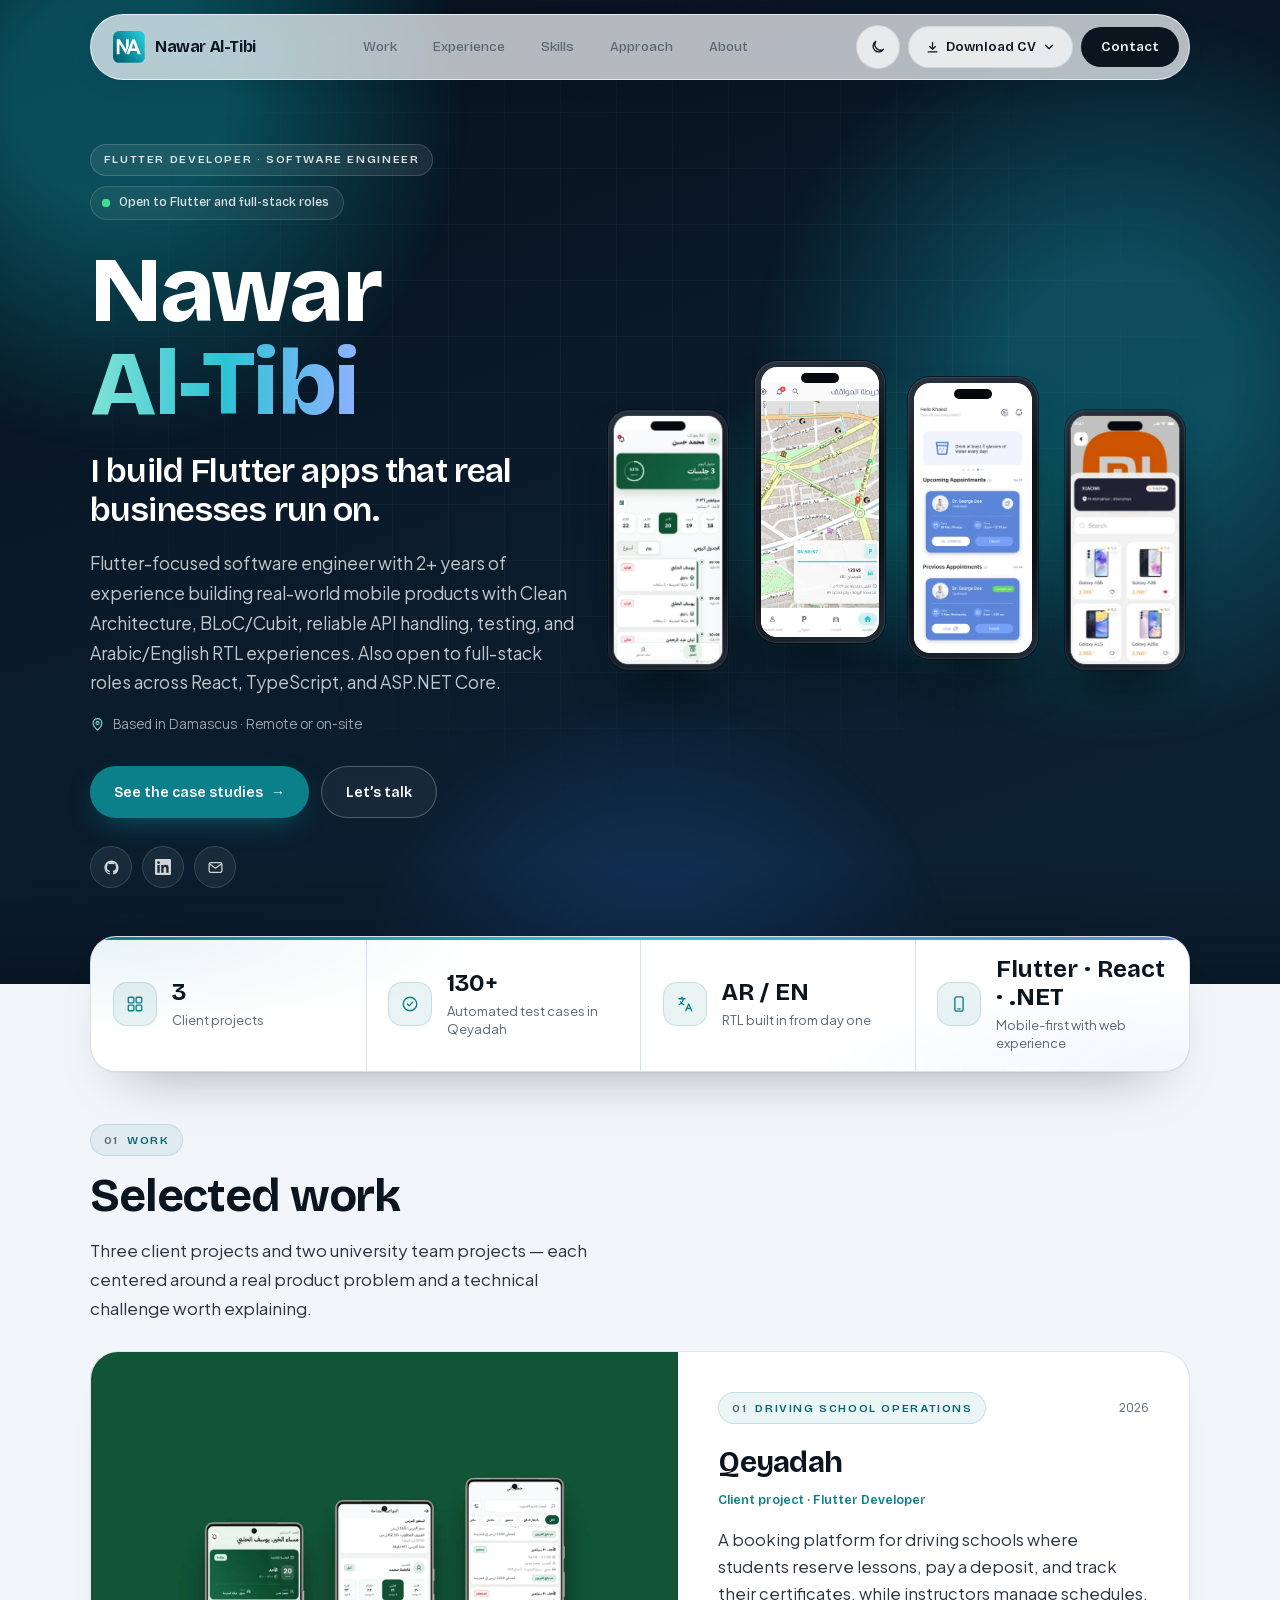
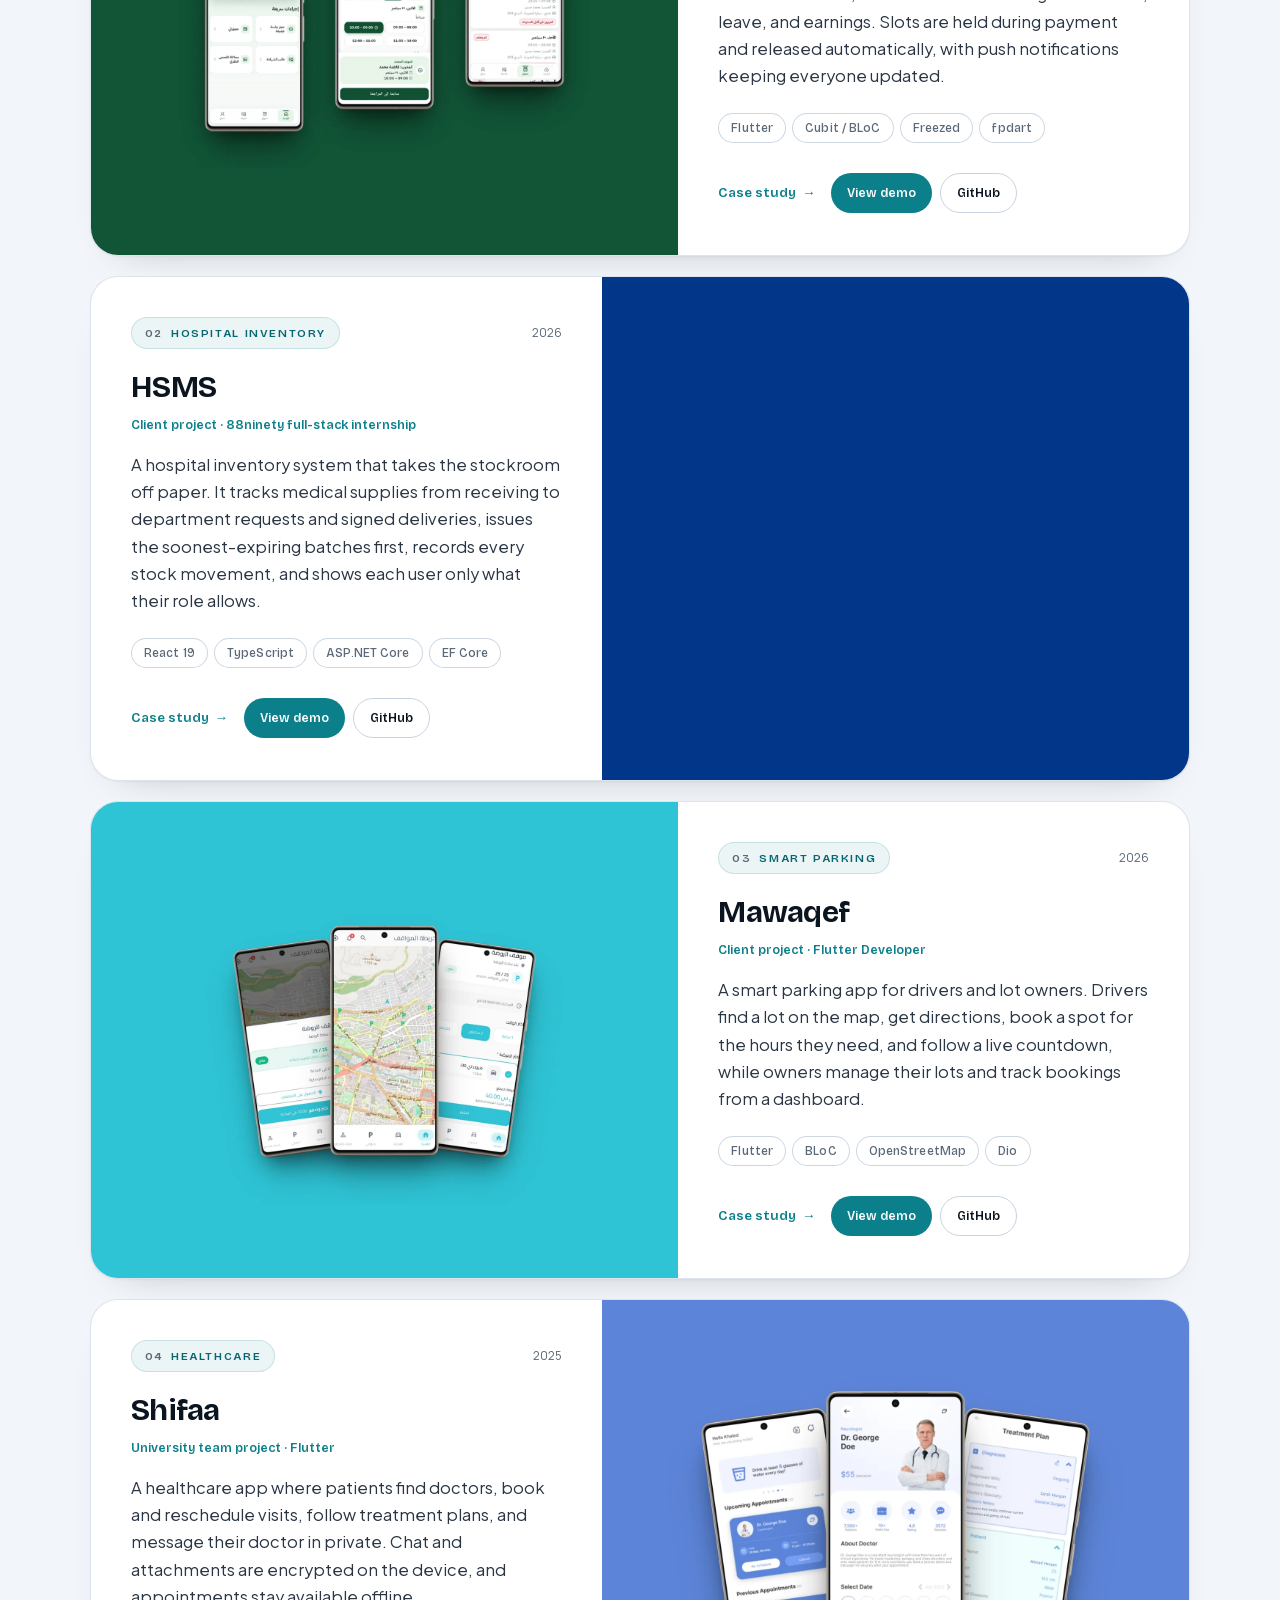
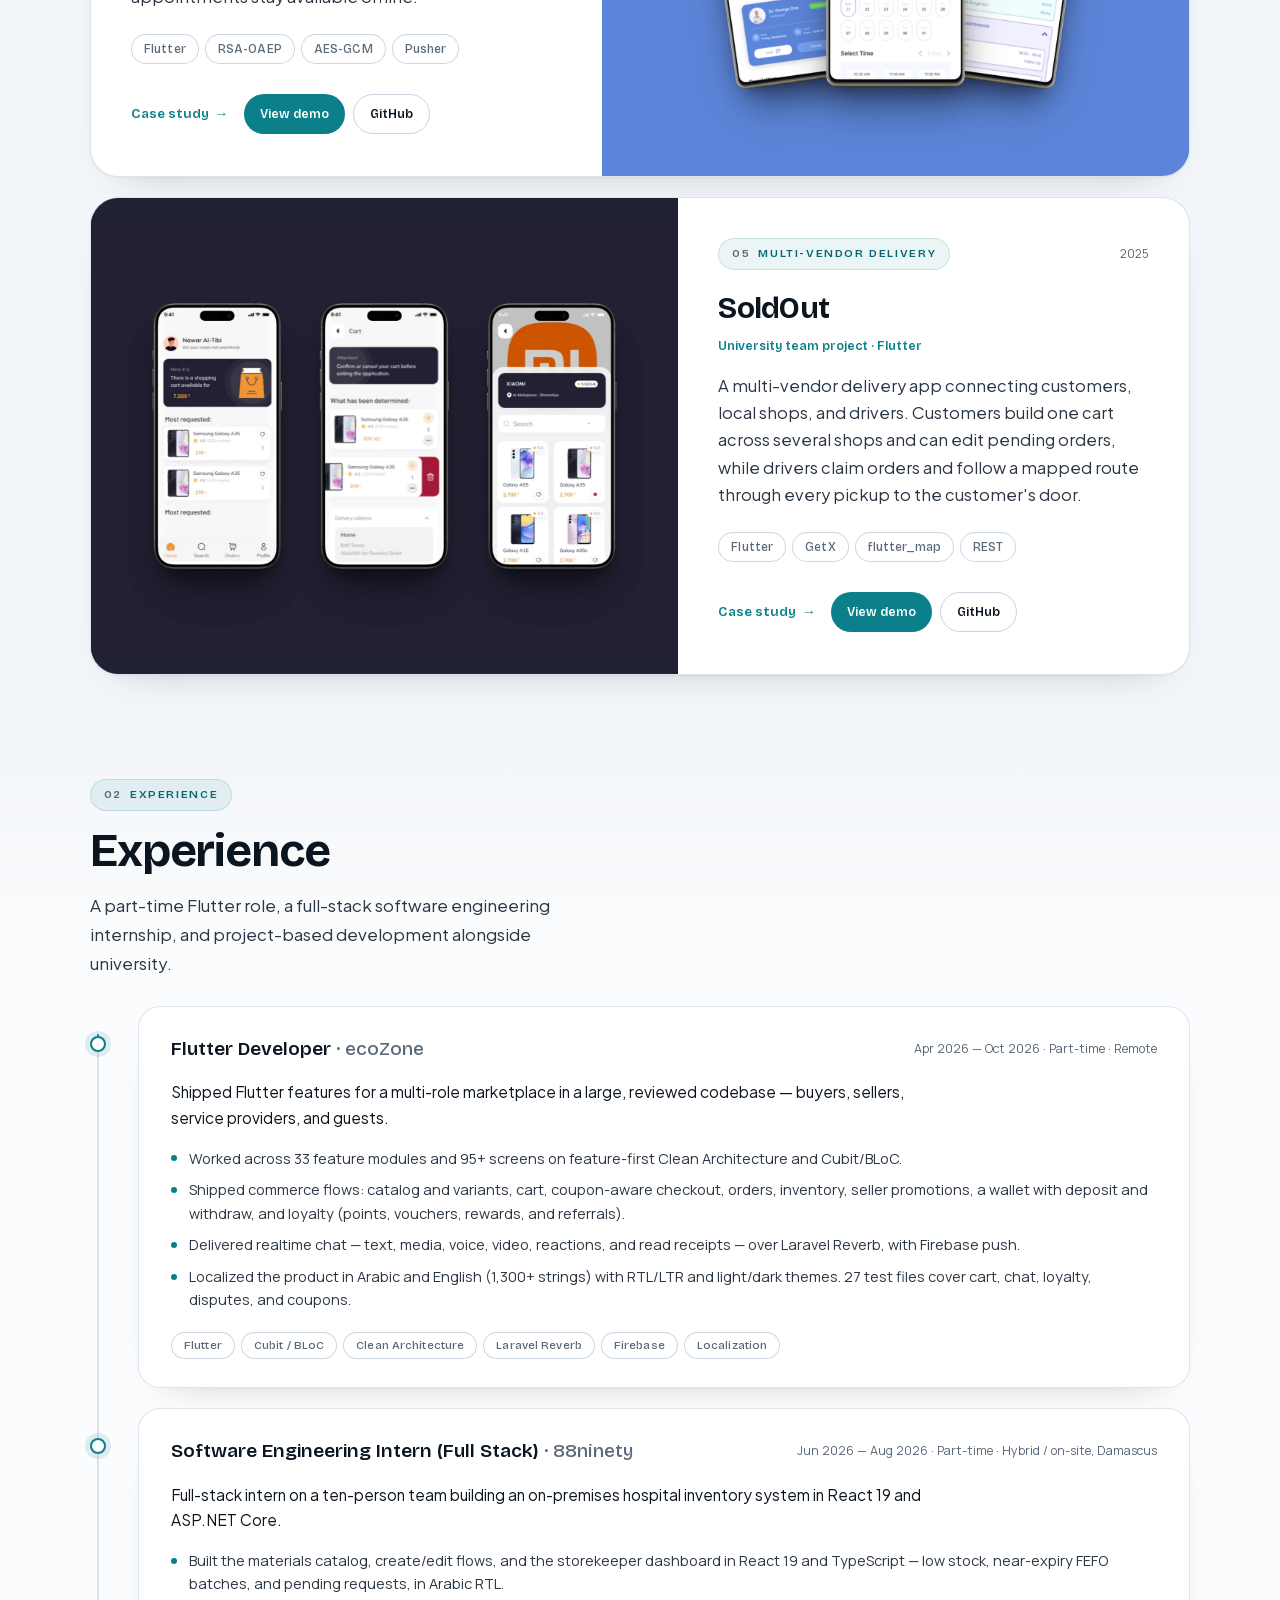
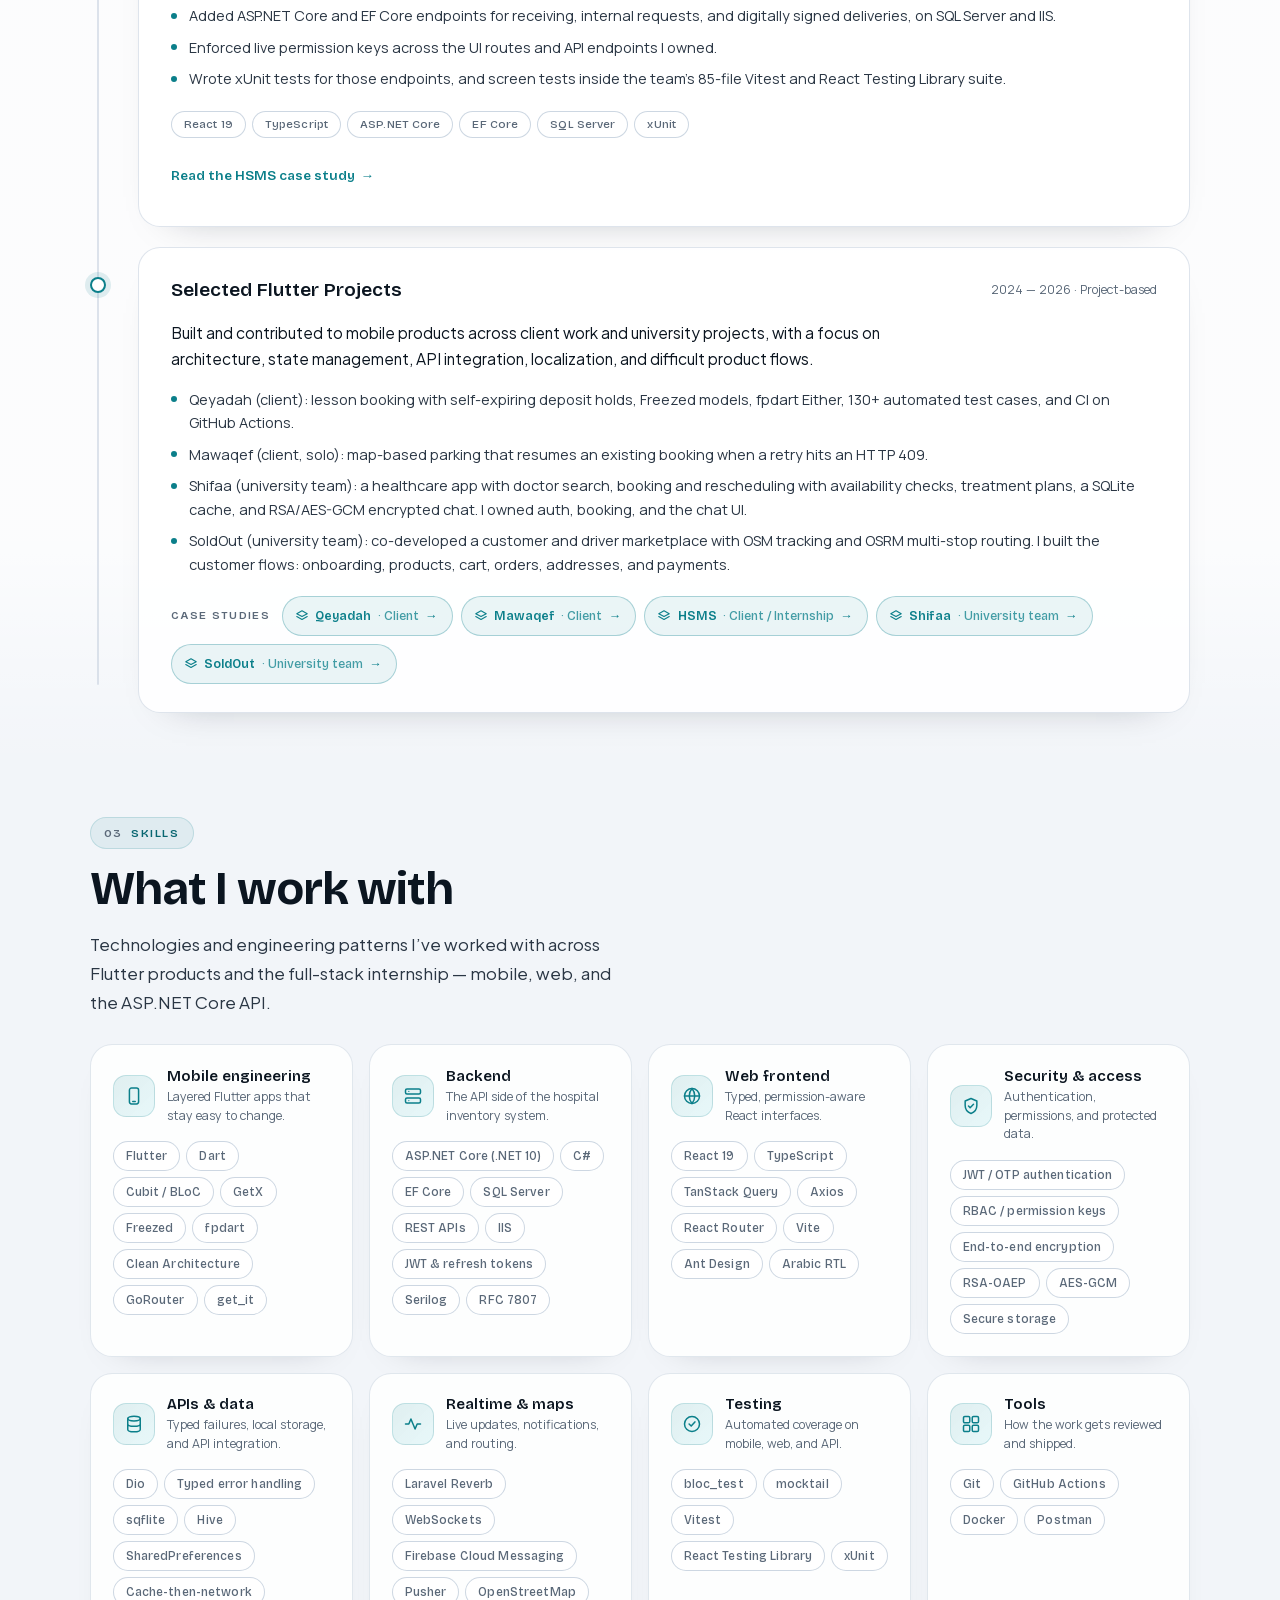
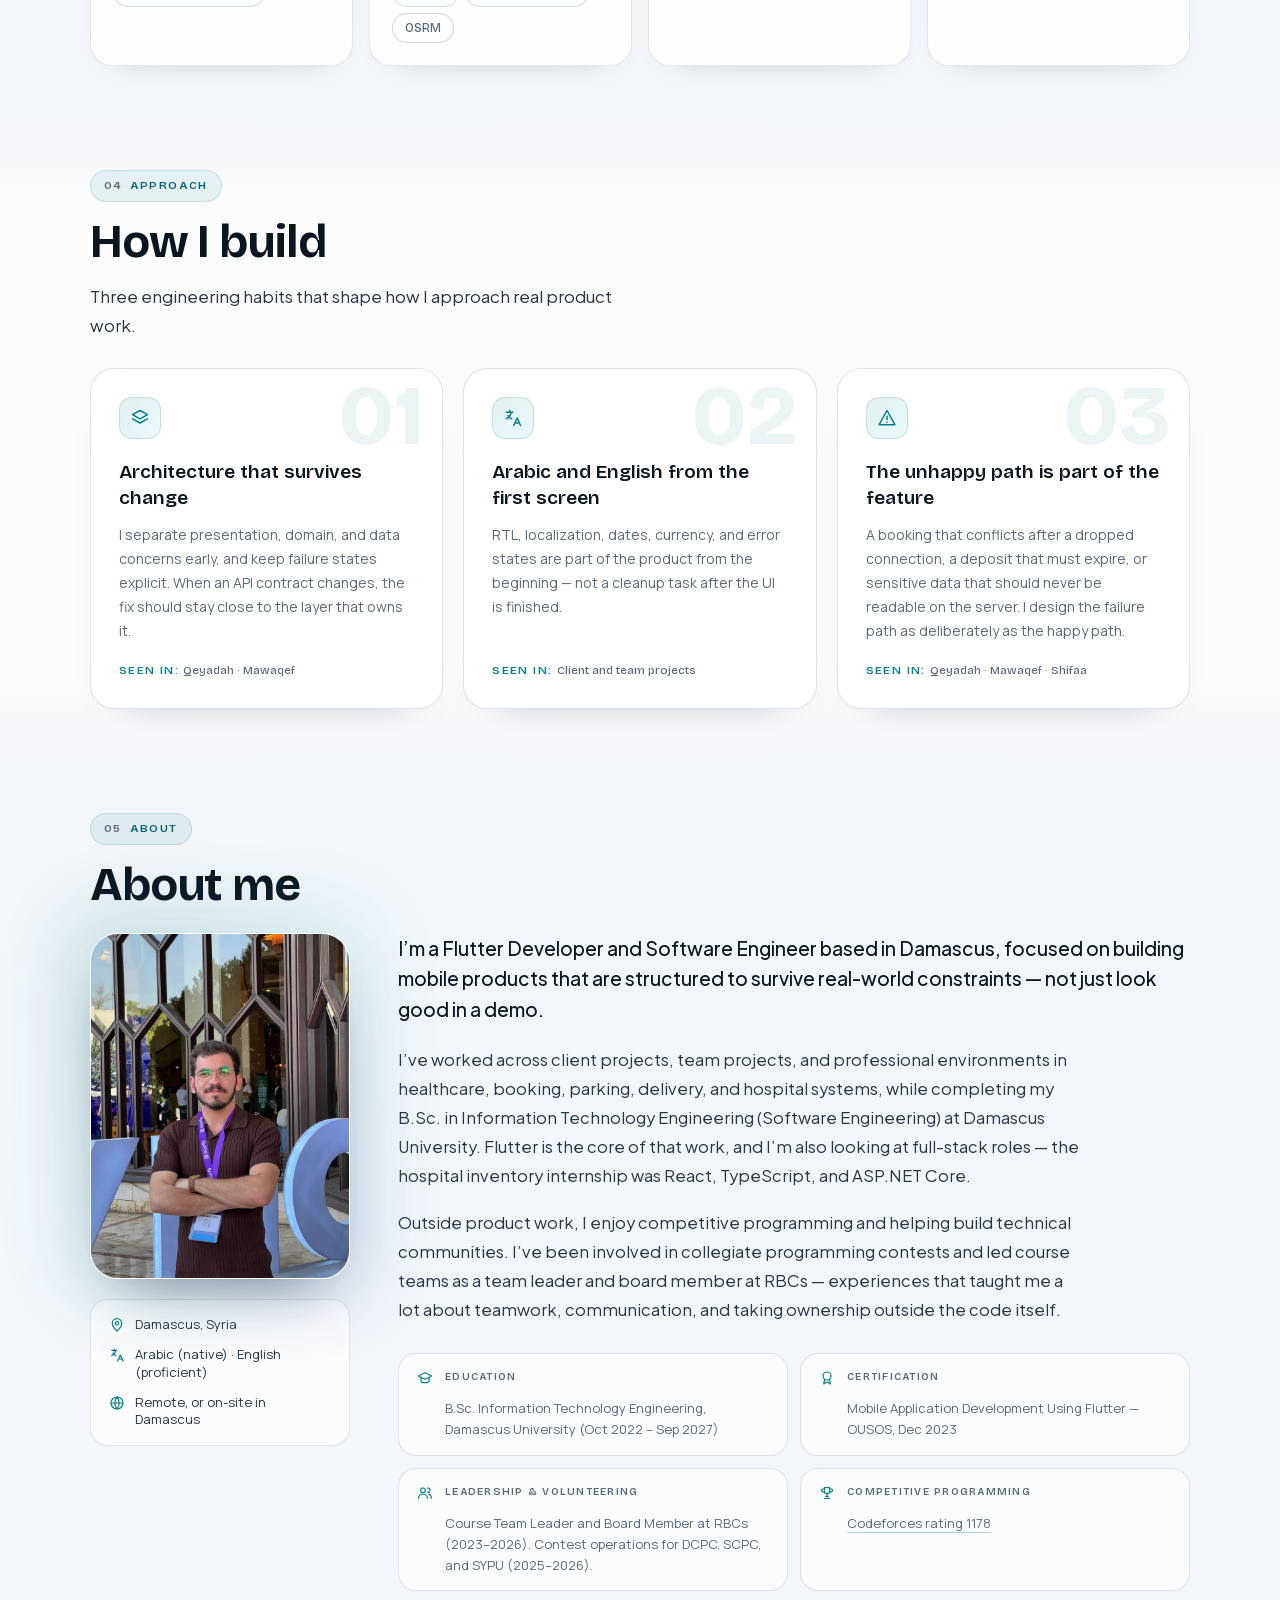
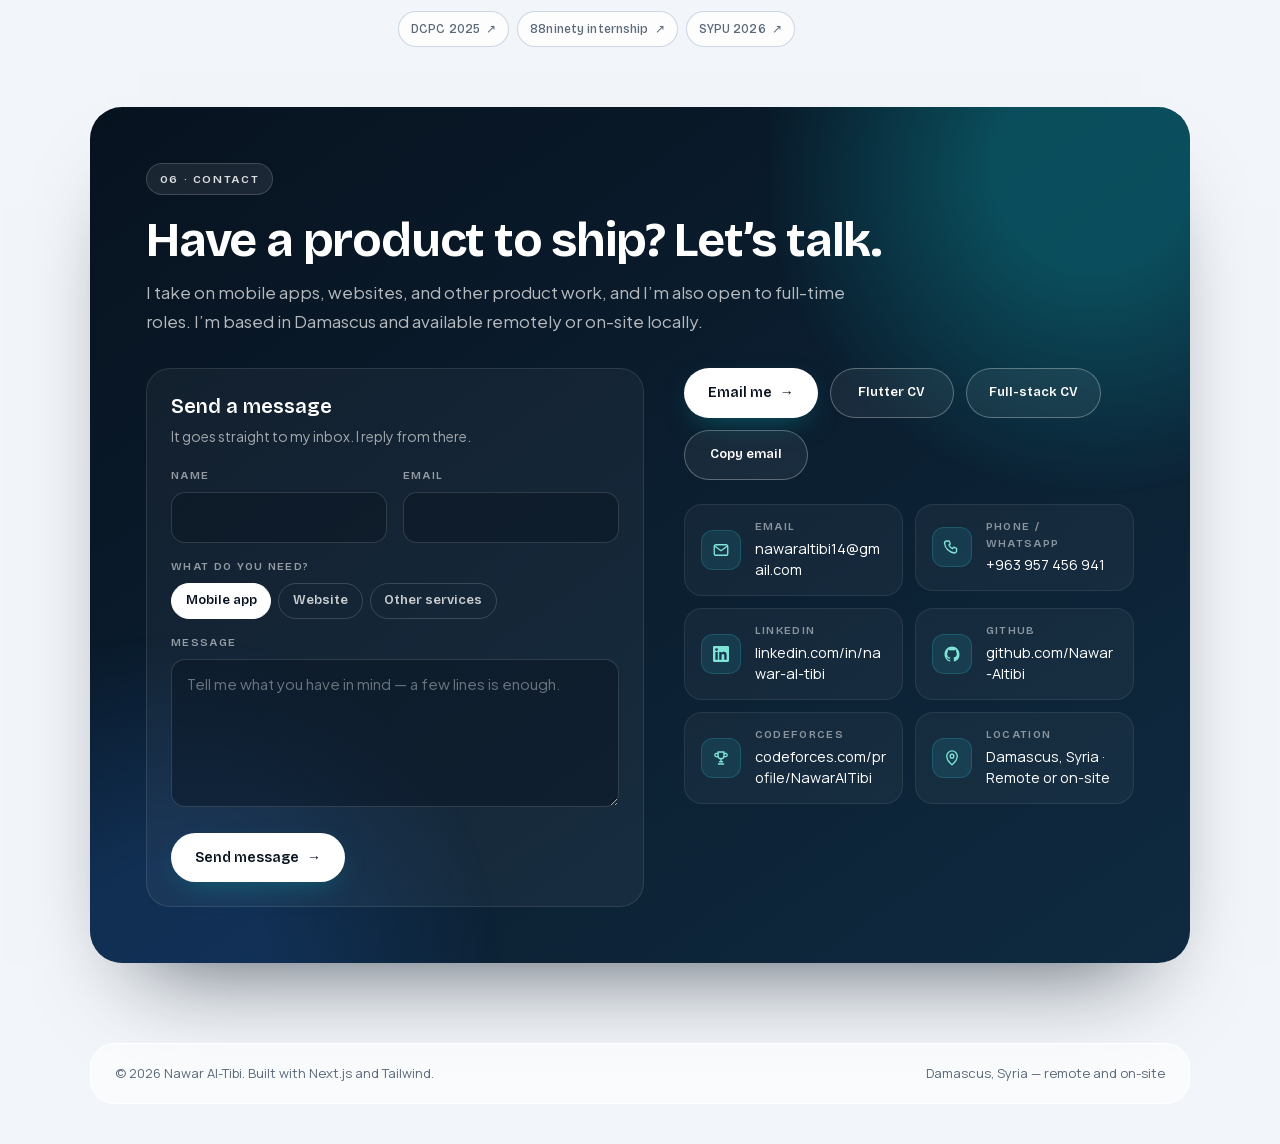
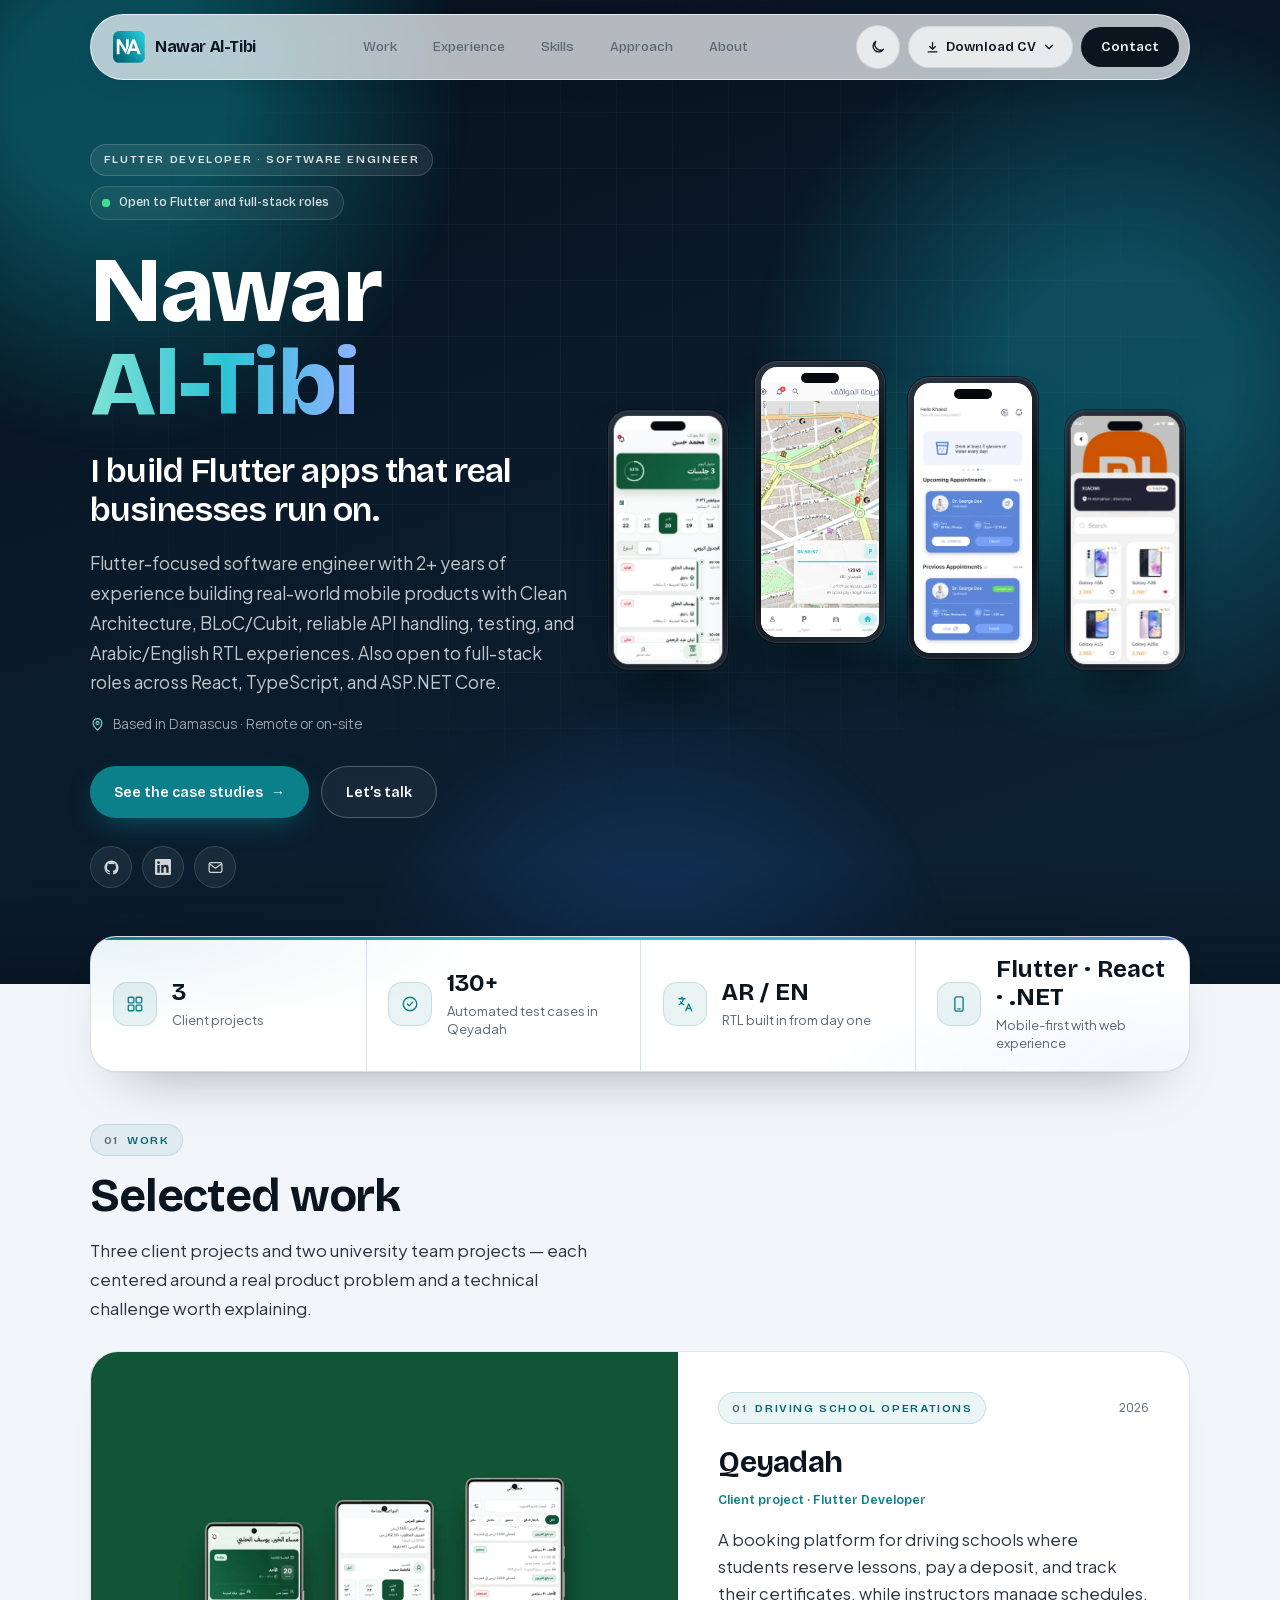
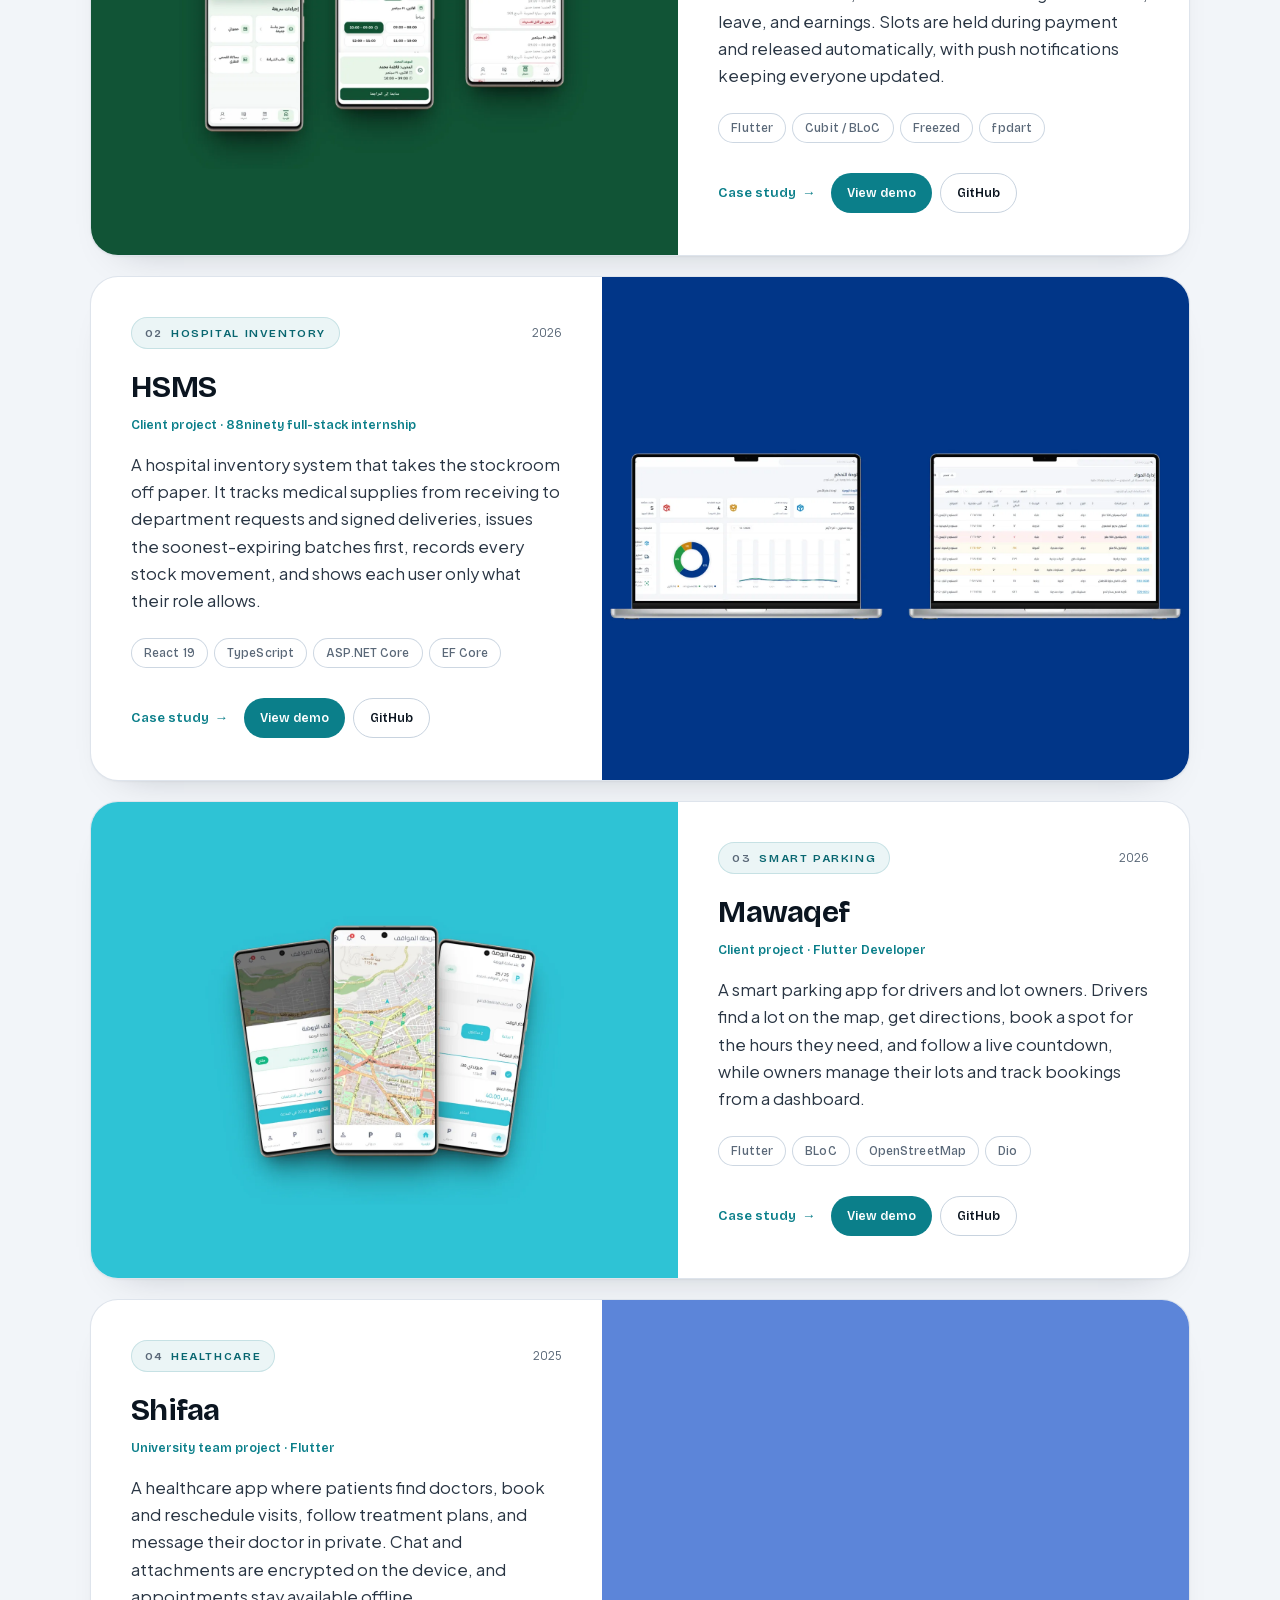
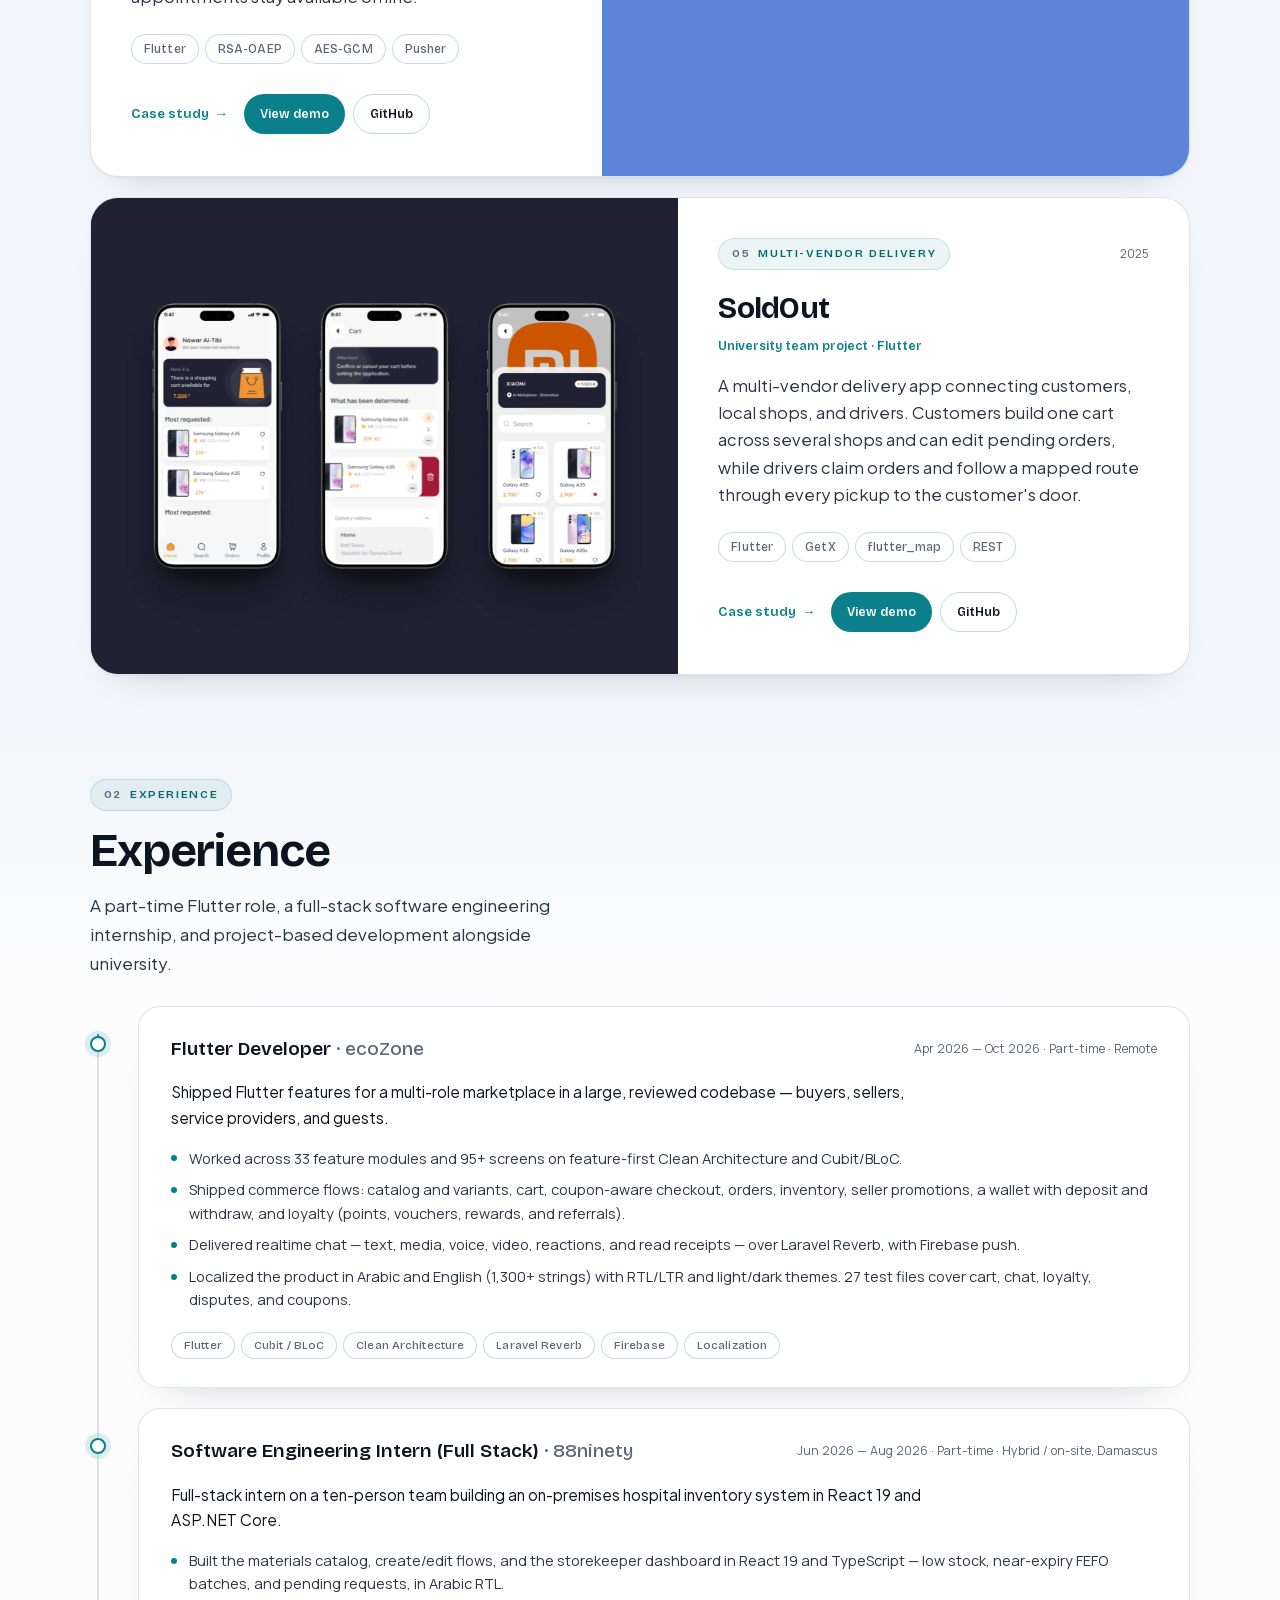
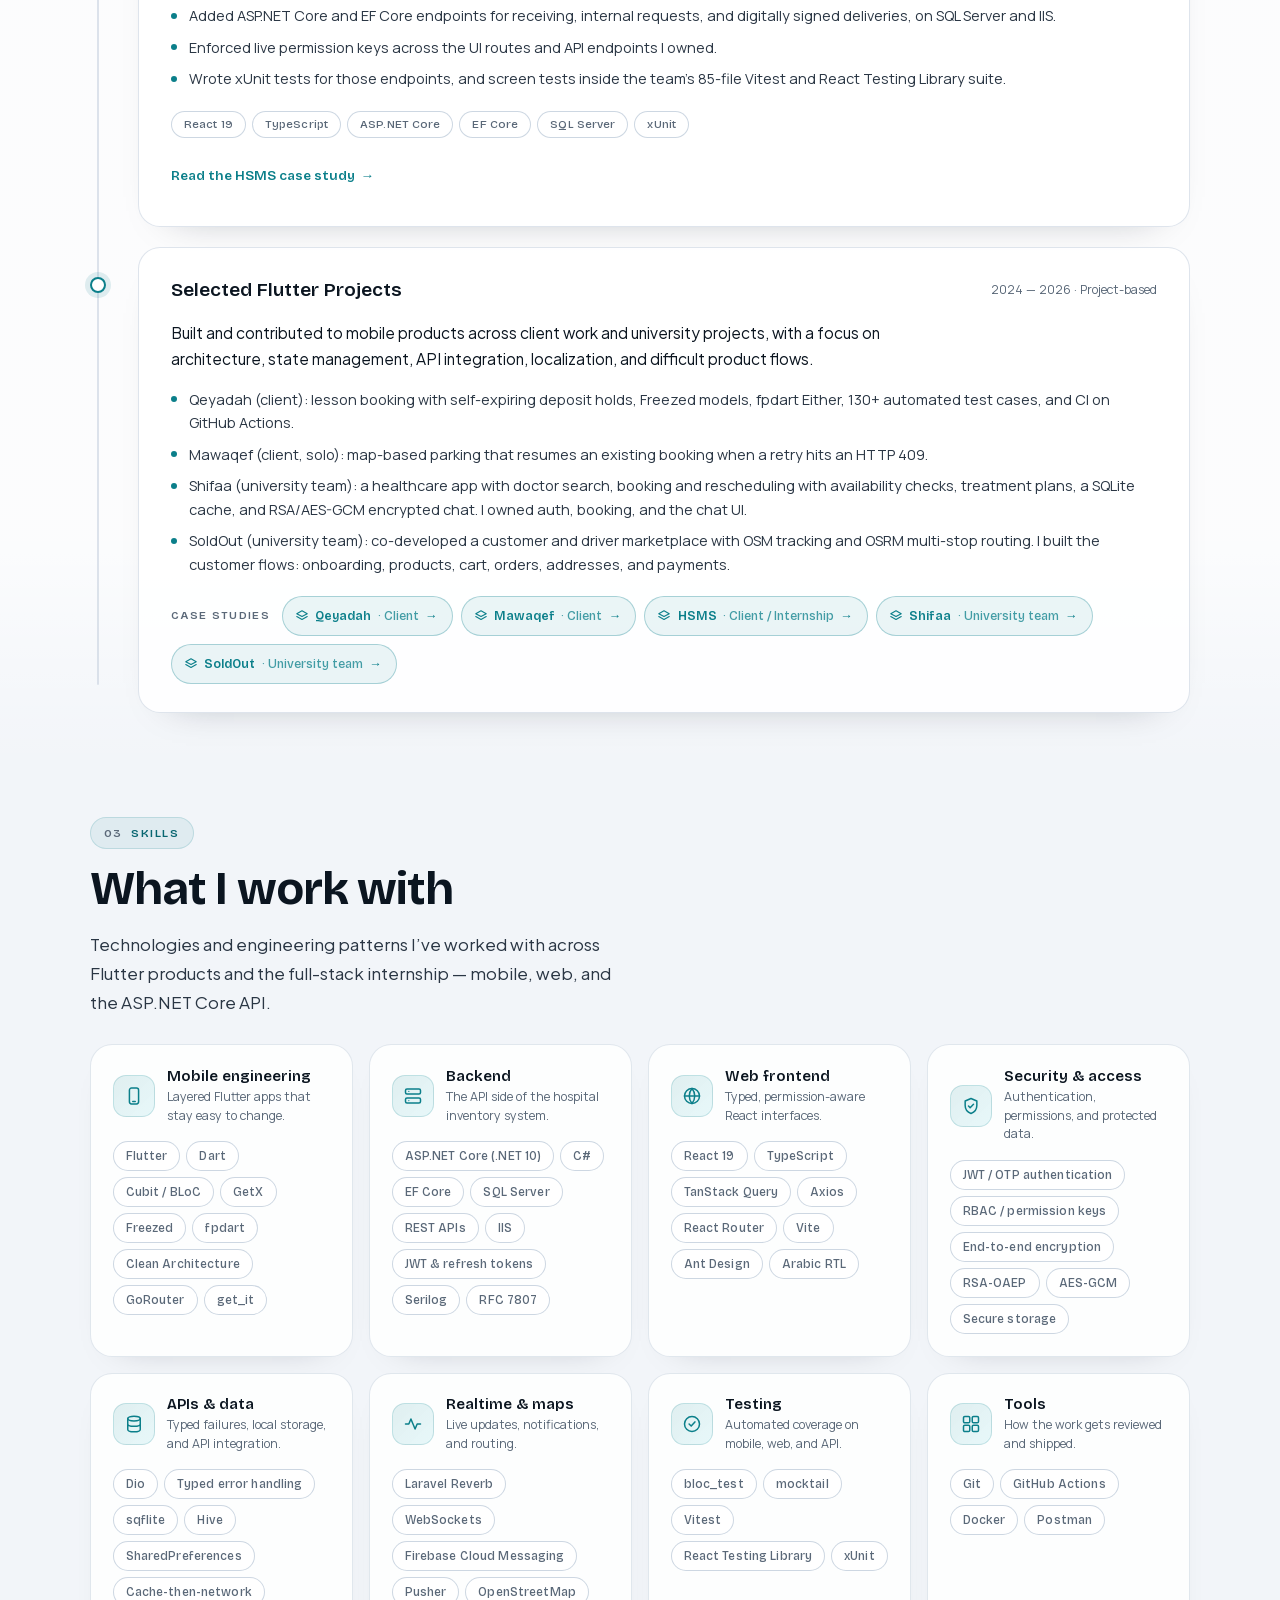
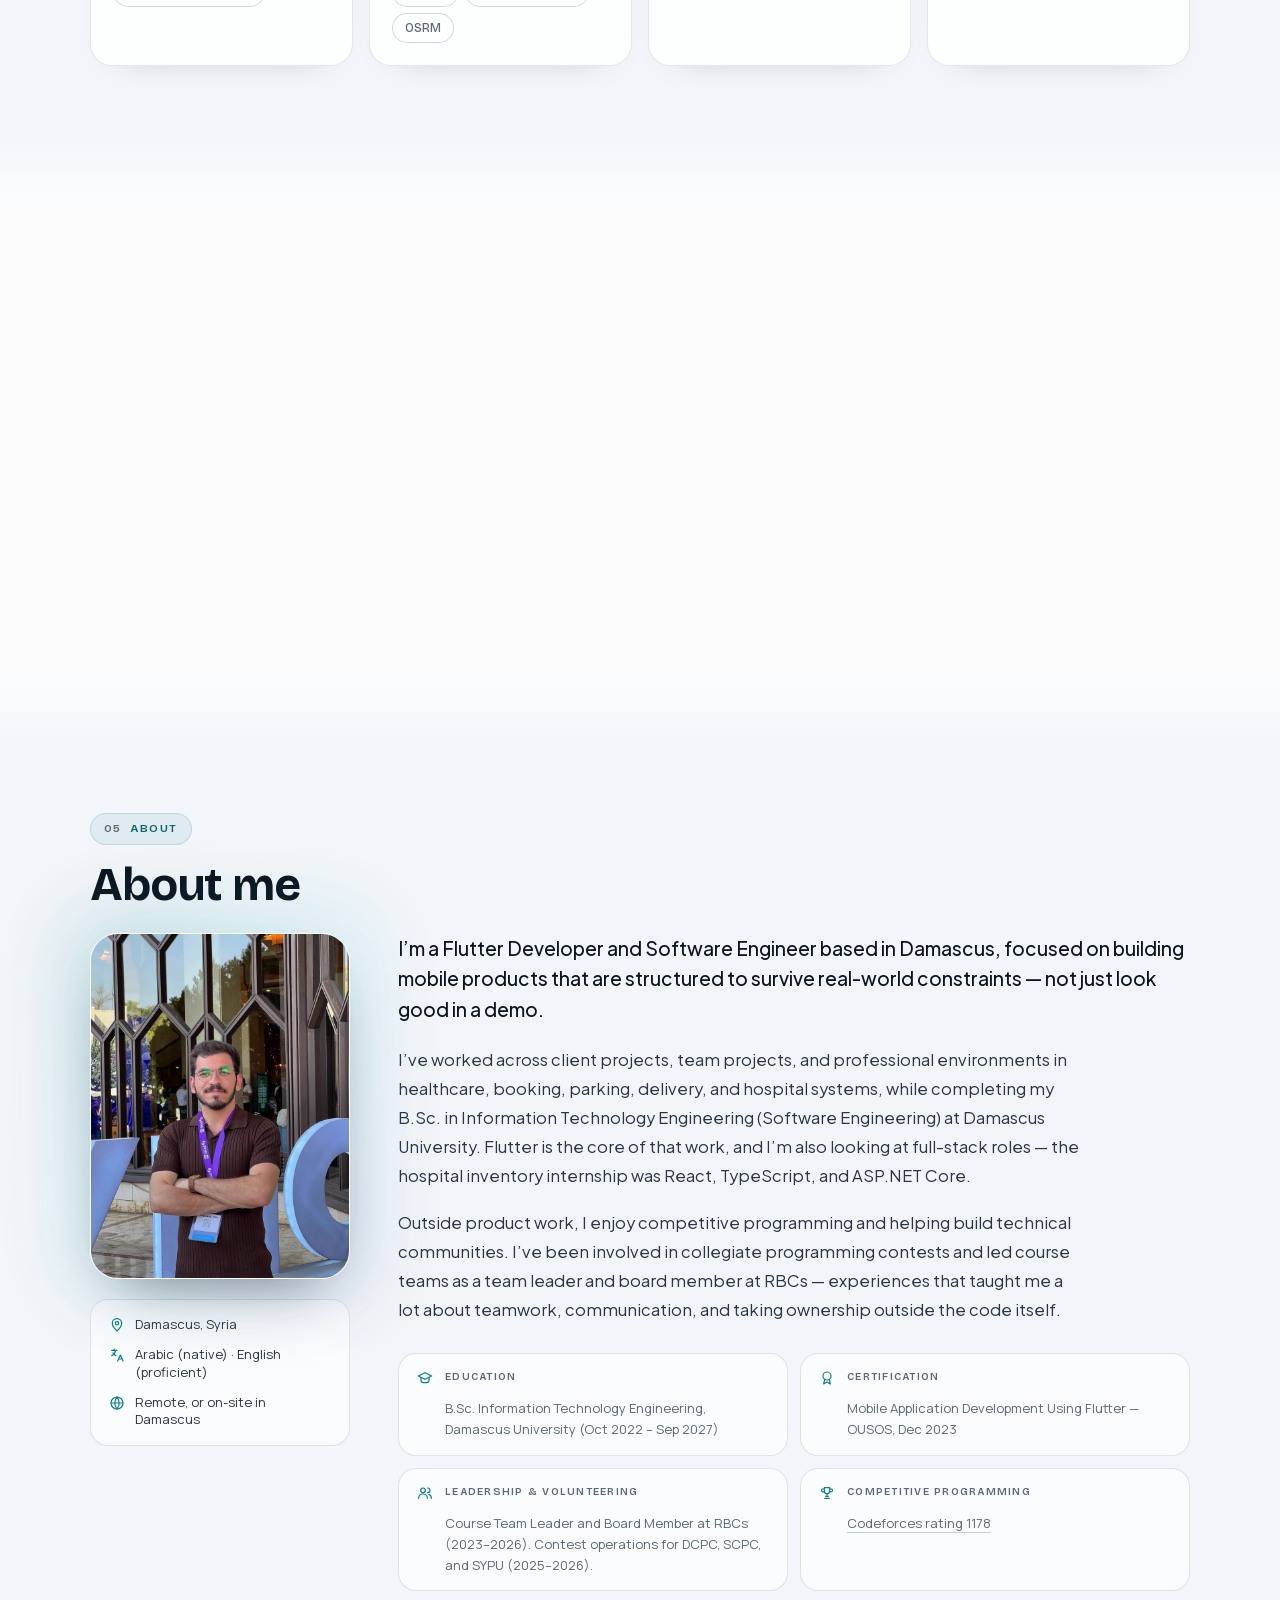
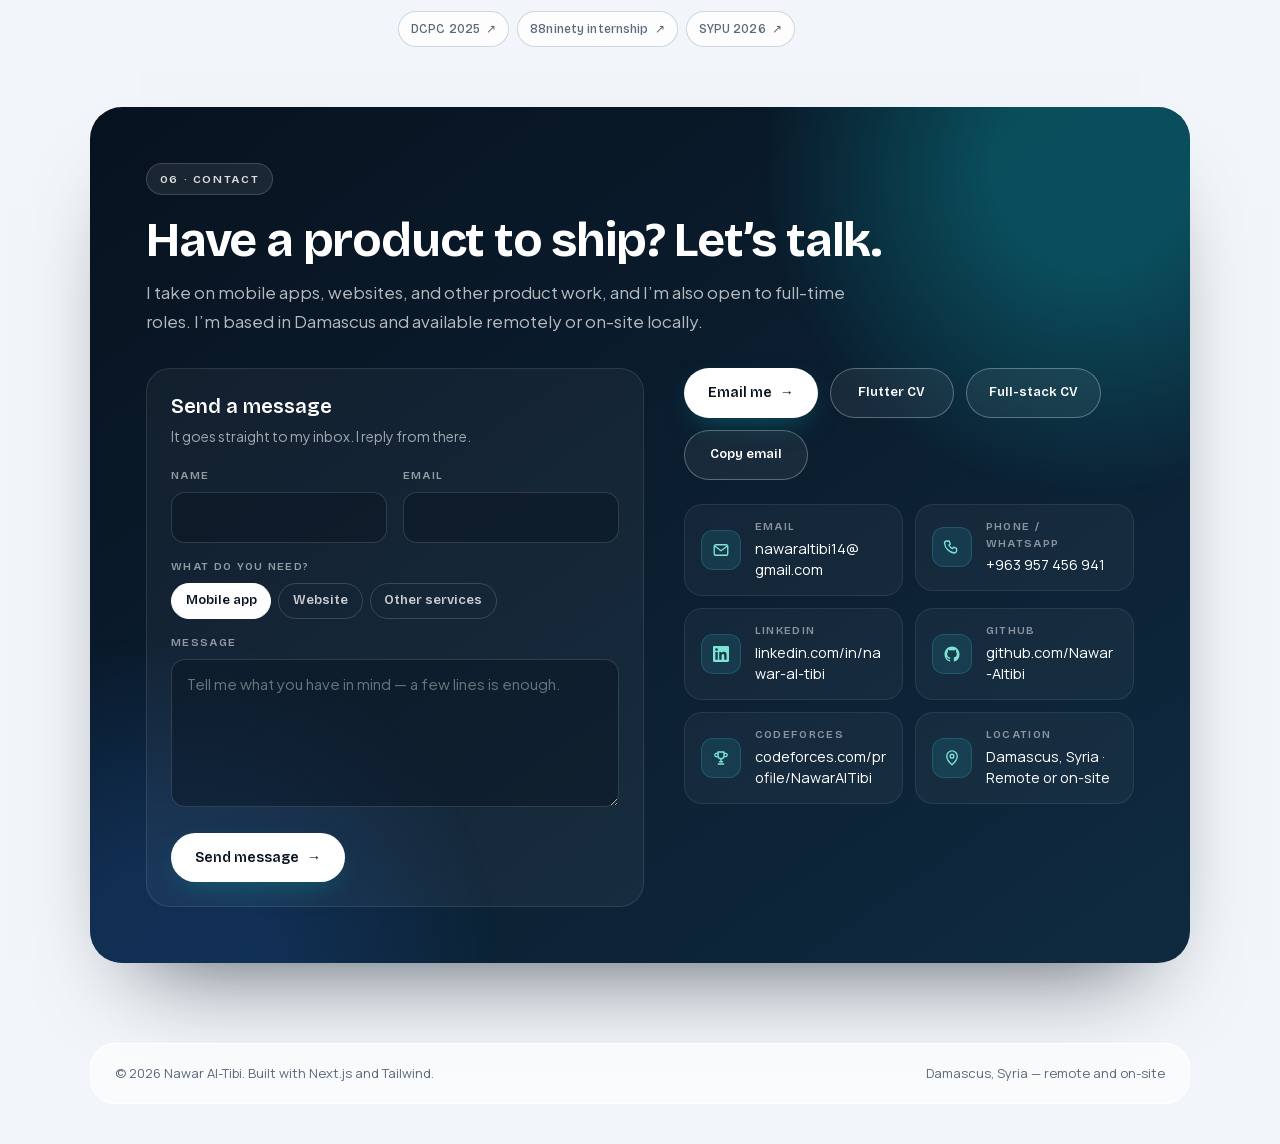
